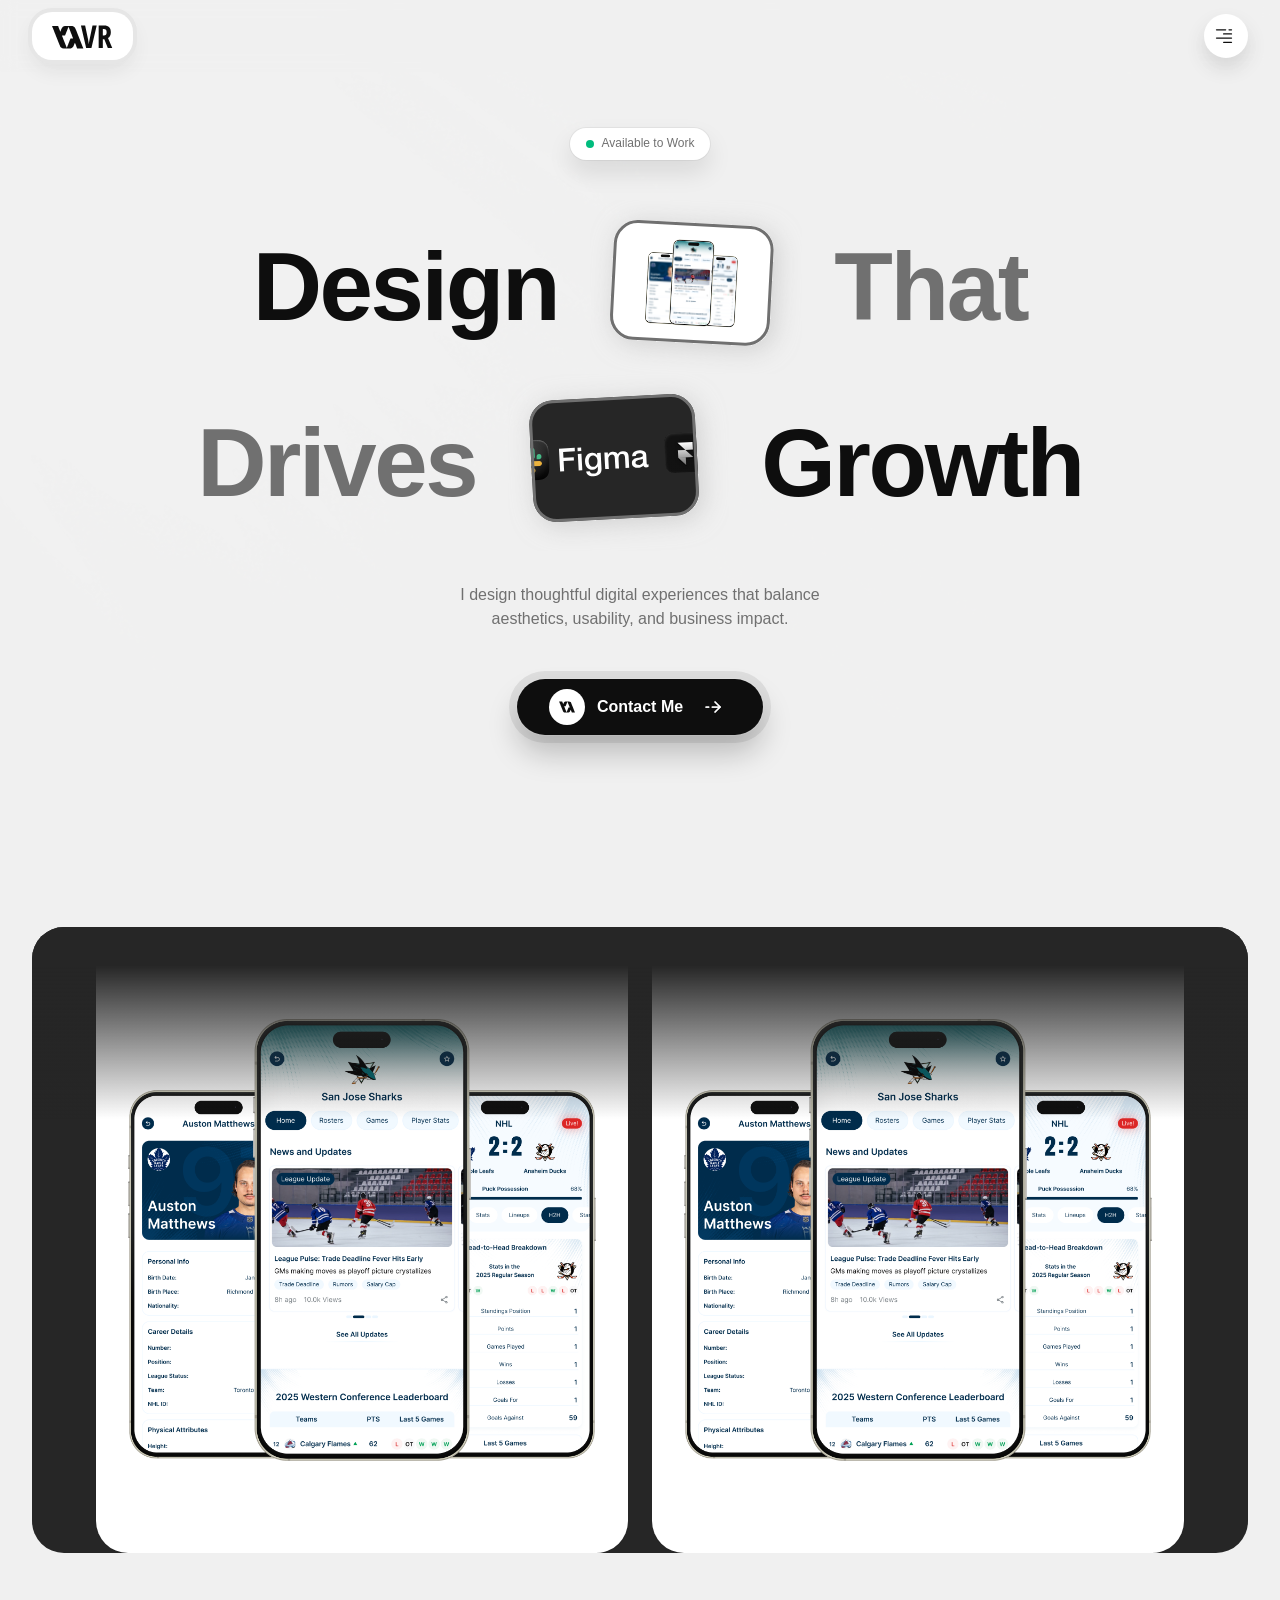
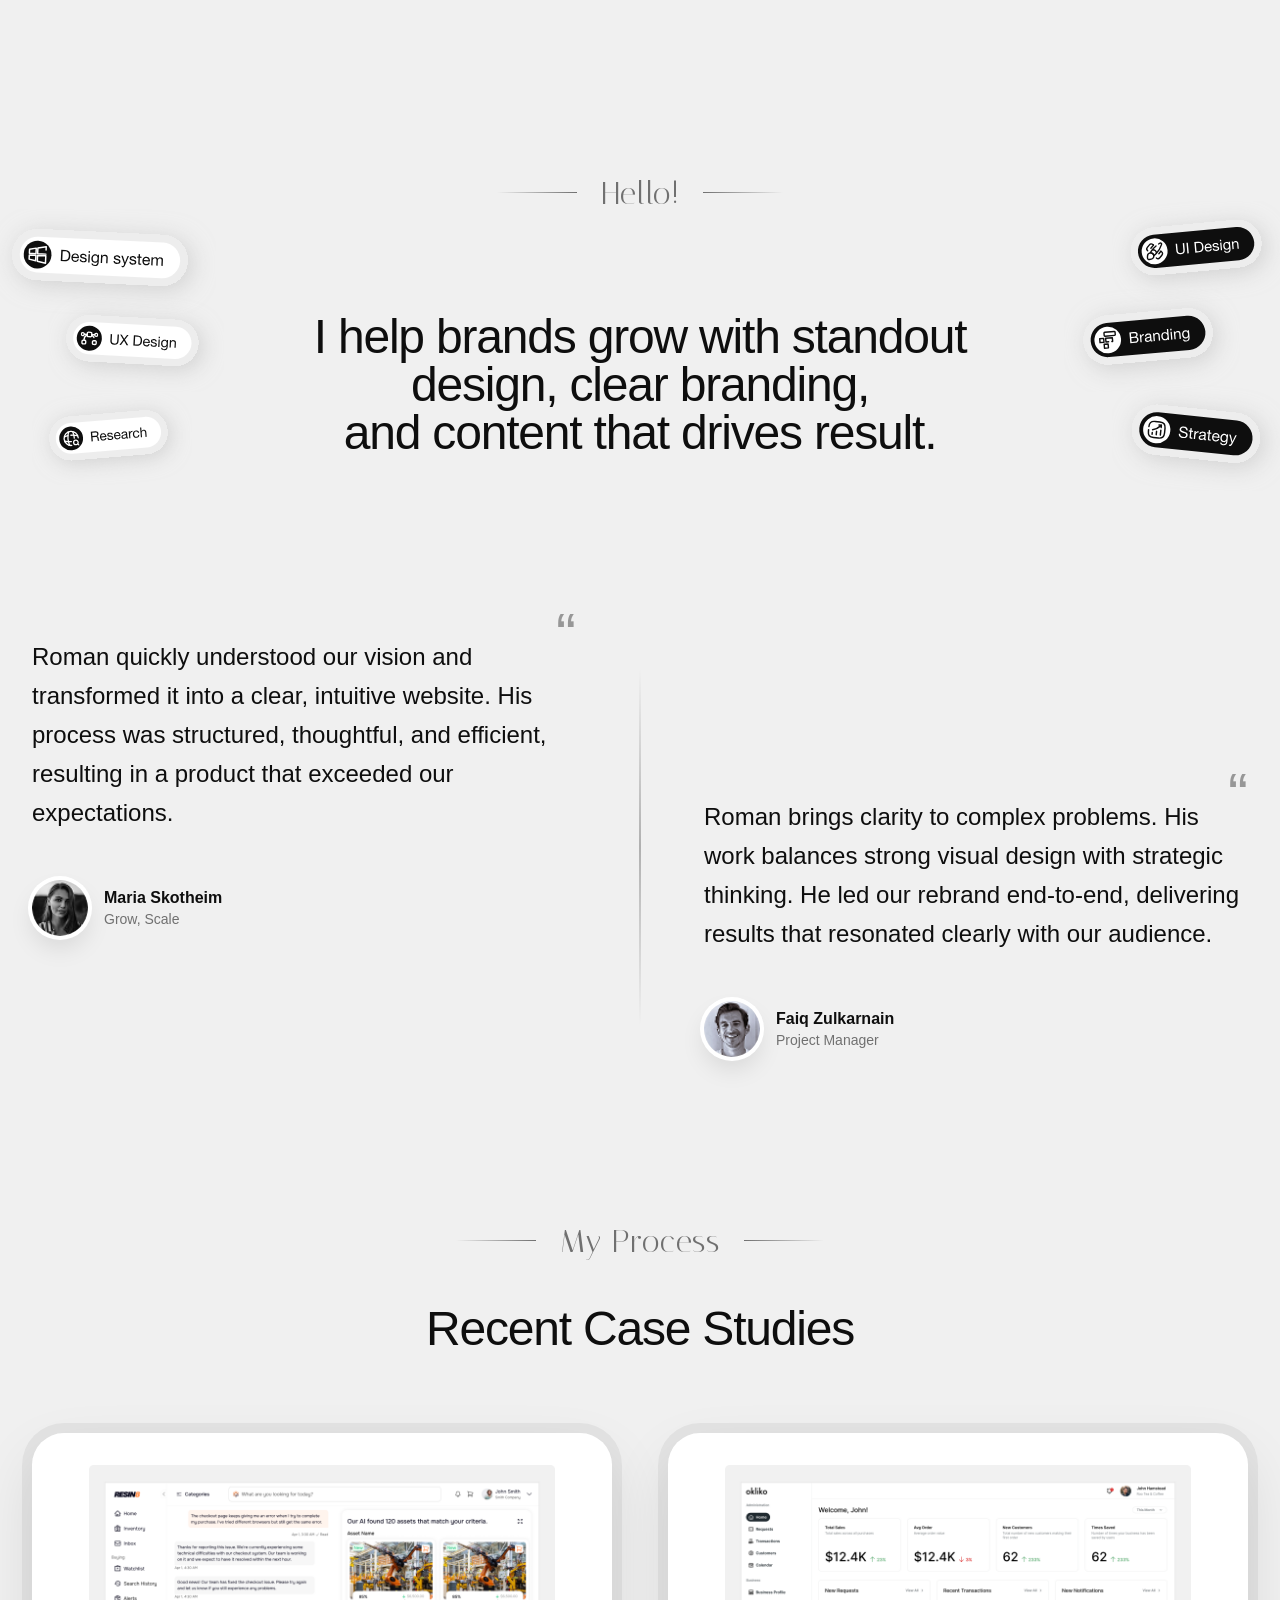
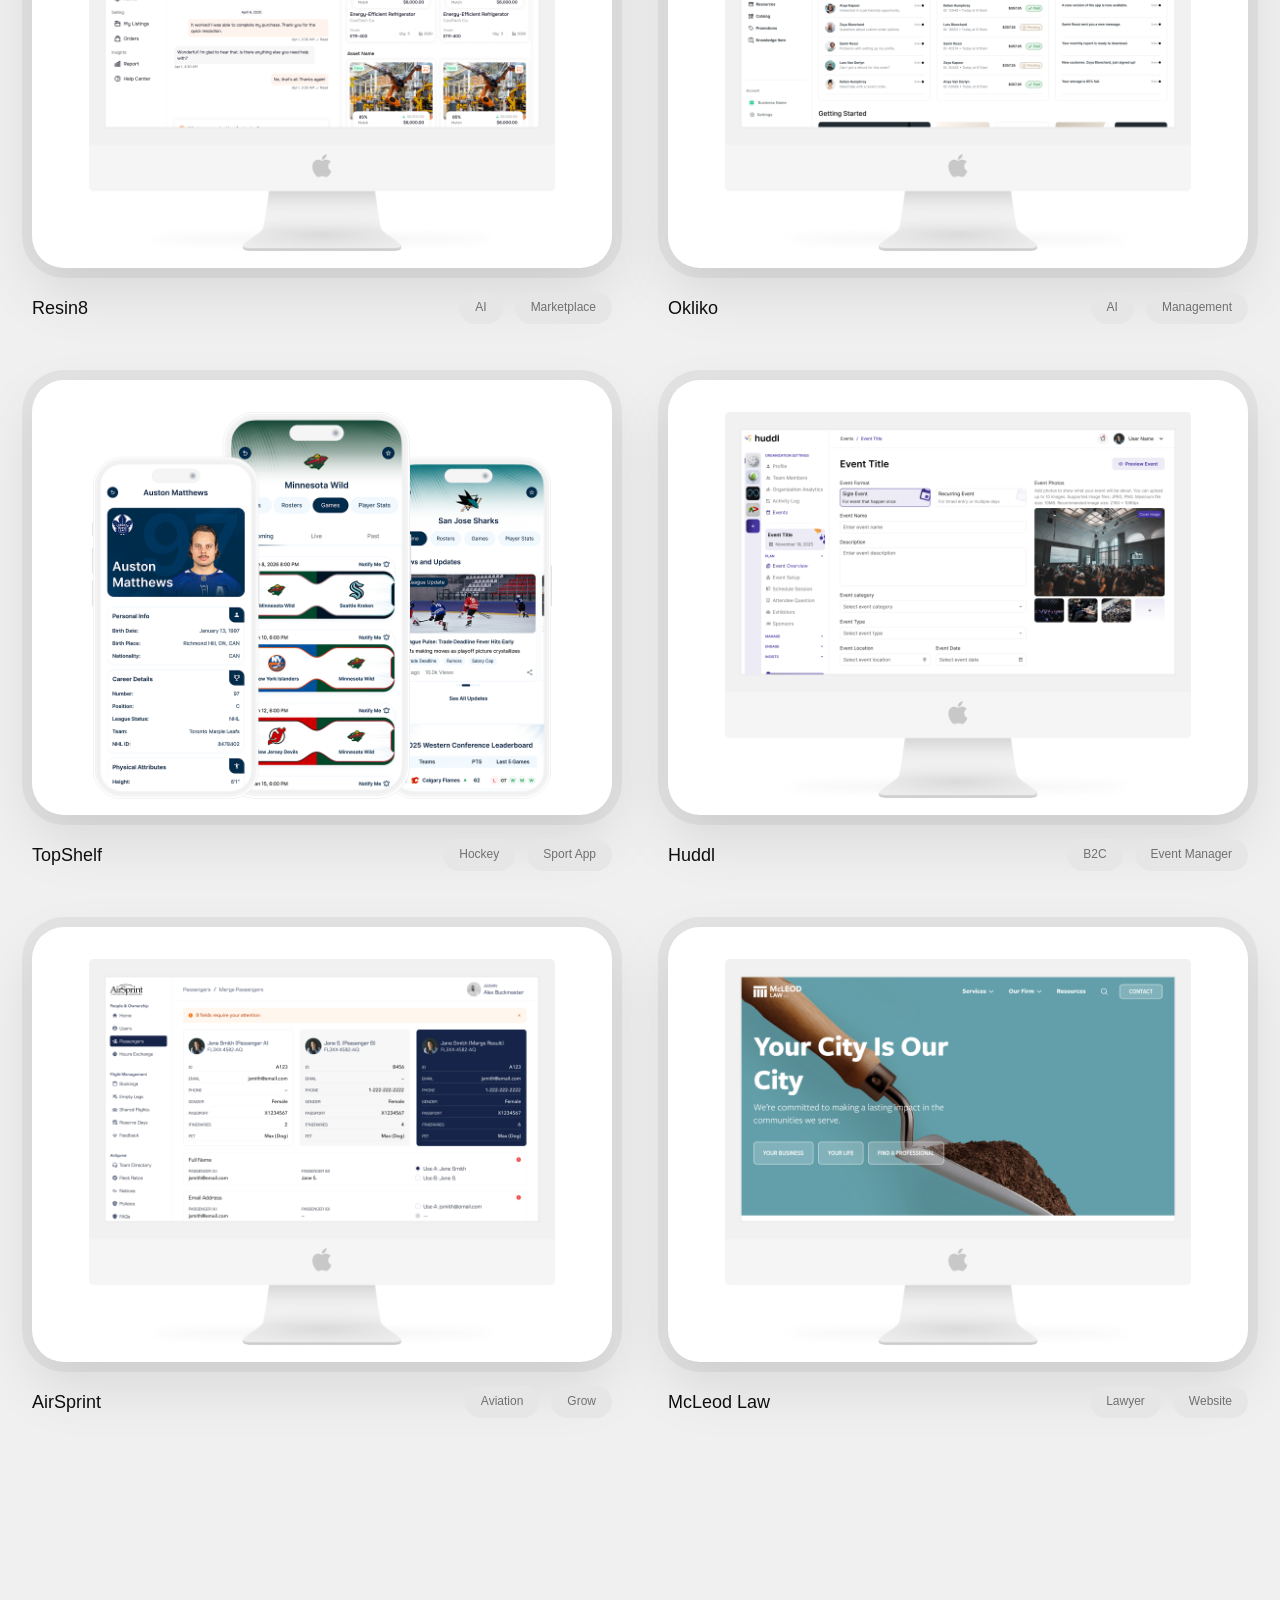
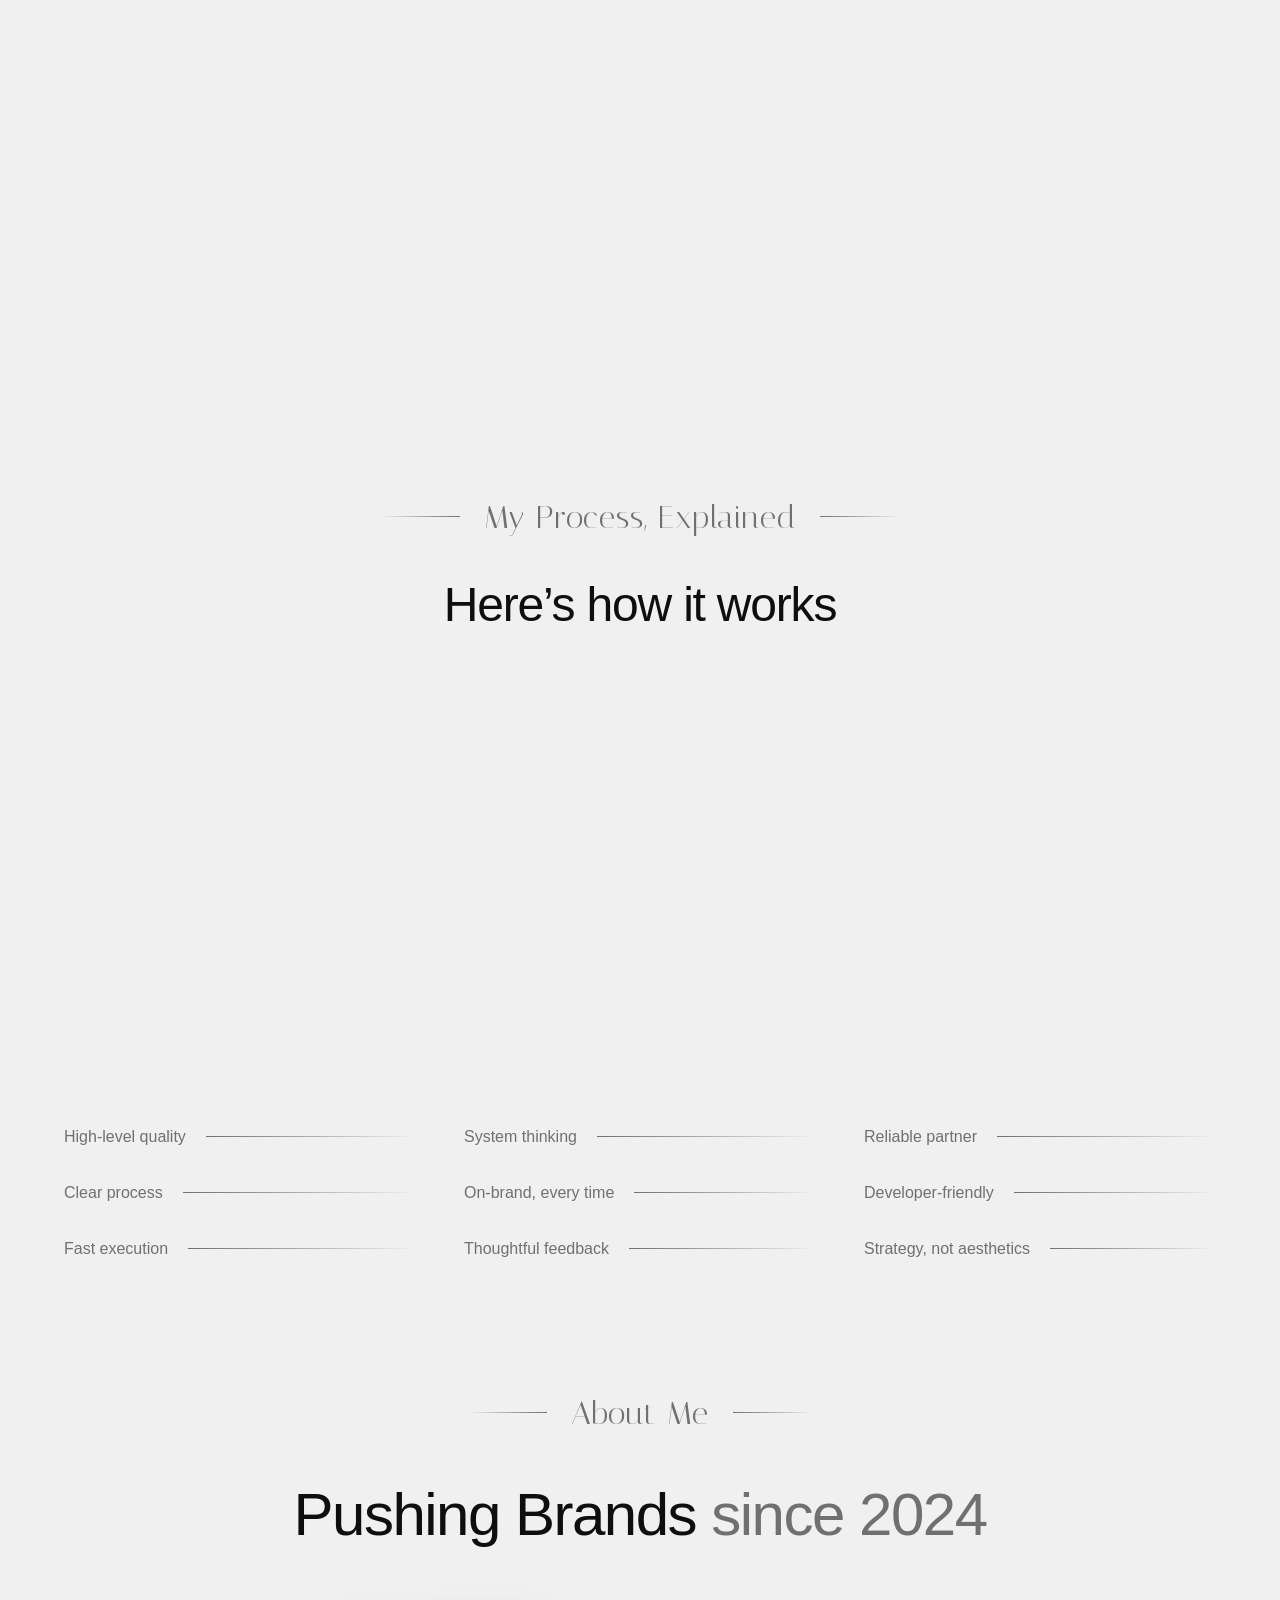
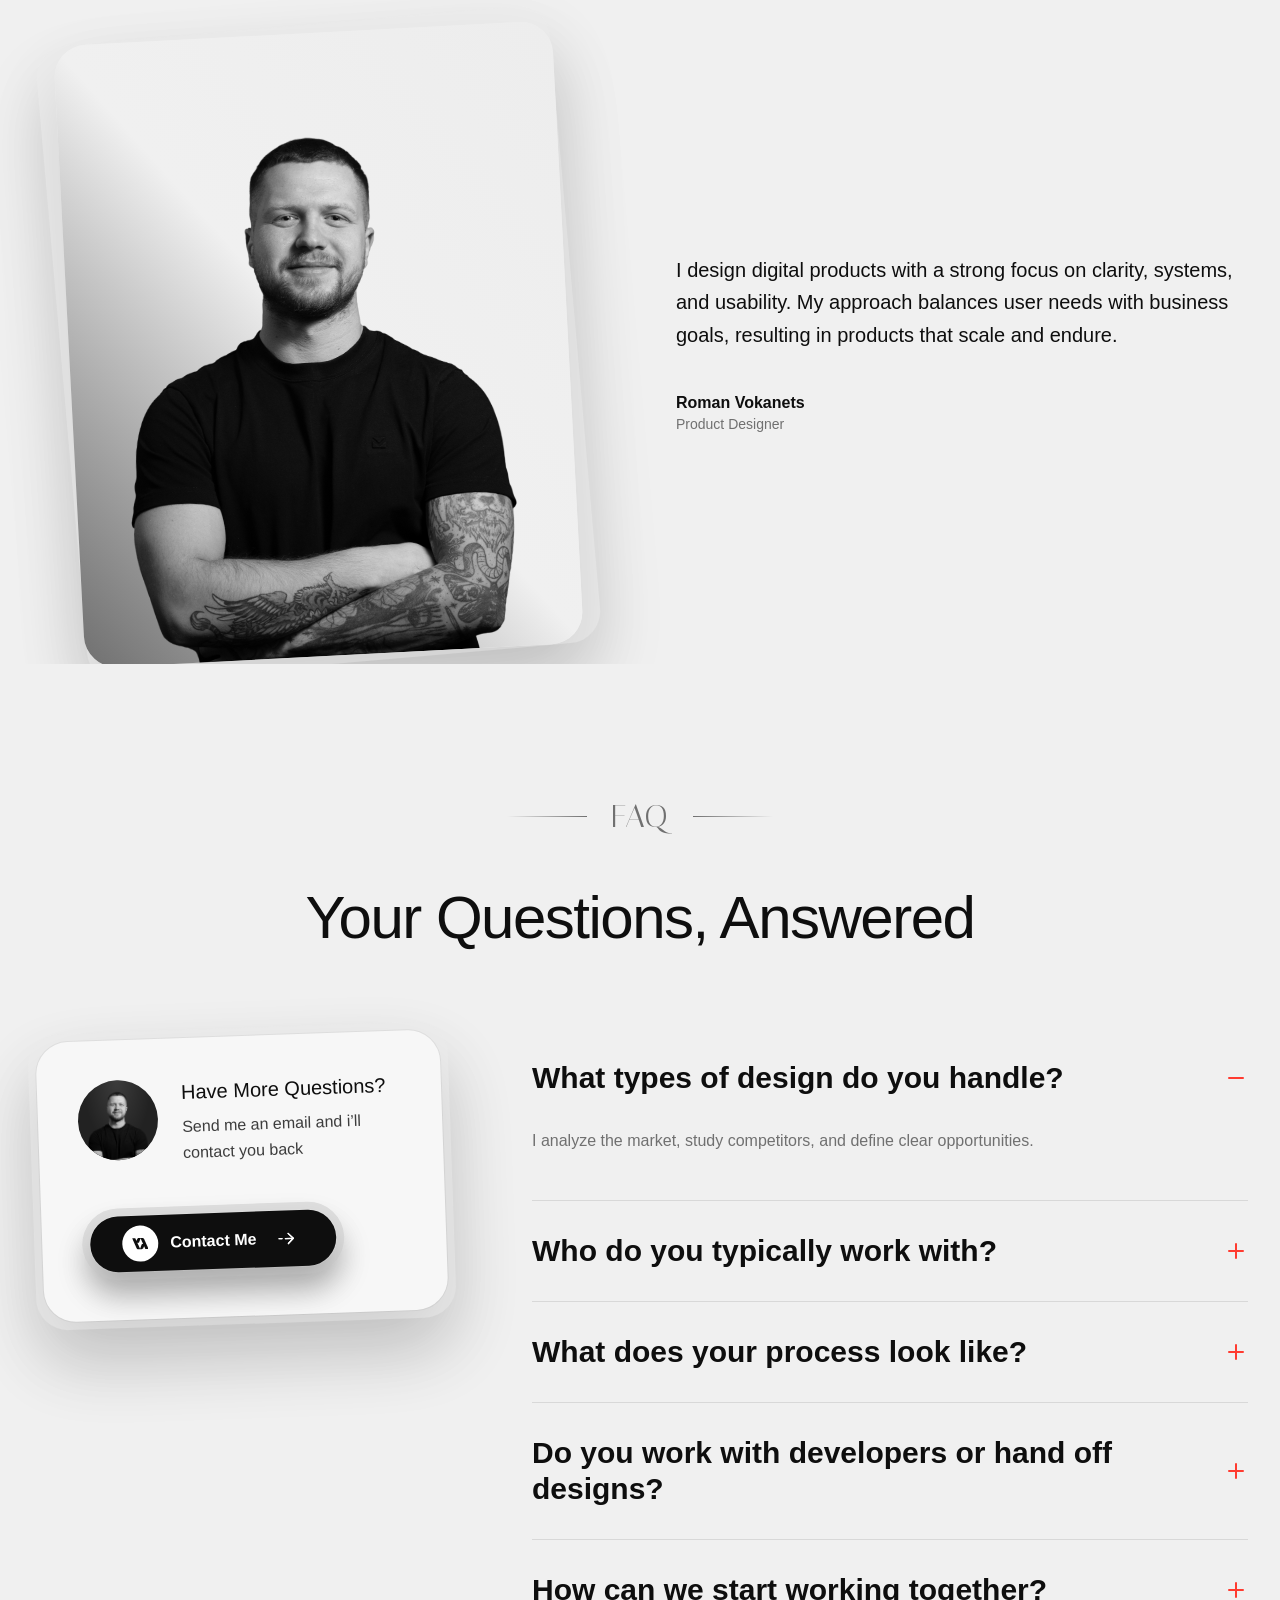
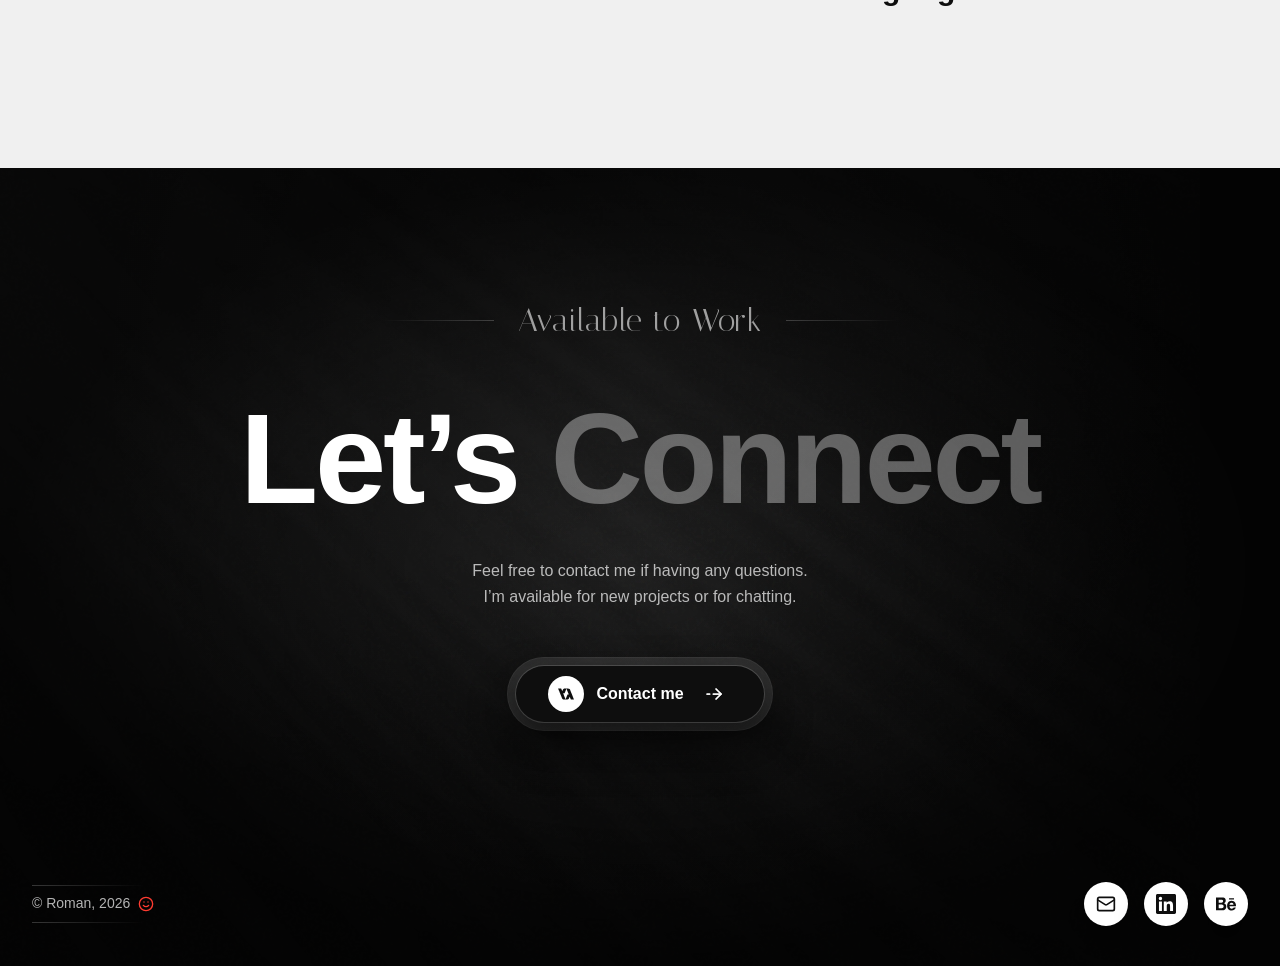
==== index.html @ adbcb6dd "Initial commit" ====
<!DOCTYPE html><html  lang="en"><head><meta charset="utf-8"><meta name="viewport" content="width=device-width, initial-scale=1"><style id="nuxt-ui-colors">@layer theme {
  :root, :host {
  --ui-color-primary-50: var(--color-green-50, oklch(98.2% 0.018 155.826));
  --ui-color-primary-100: var(--color-green-100, oklch(96.2% 0.044 156.743));
  --ui-color-primary-200: var(--color-green-200, oklch(92.5% 0.084 155.995));
  --ui-color-primary-300: var(--color-green-300, oklch(87.1% 0.15 154.449));
  --ui-color-primary-400: var(--color-green-400, oklch(79.2% 0.209 151.711));
  --ui-color-primary-500: var(--color-green-500, oklch(72.3% 0.219 149.579));
  --ui-color-primary-600: var(--color-green-600, oklch(62.7% 0.194 149.214));
  --ui-color-primary-700: var(--color-green-700, oklch(52.7% 0.154 150.069));
  --ui-color-primary-800: var(--color-green-800, oklch(44.8% 0.119 151.328));
  --ui-color-primary-900: var(--color-green-900, oklch(39.3% 0.095 152.535));
  --ui-color-primary-950: var(--color-green-950, oklch(26.6% 0.065 152.934));
  --ui-color-secondary-50: var(--color-blue-50, oklch(97% 0.014 254.604));
  --ui-color-secondary-100: var(--color-blue-100, oklch(93.2% 0.032 255.585));
  --ui-color-secondary-200: var(--color-blue-200, oklch(88.2% 0.059 254.128));
  --ui-color-secondary-300: var(--color-blue-300, oklch(80.9% 0.105 251.813));
  --ui-color-secondary-400: var(--color-blue-400, oklch(70.7% 0.165 254.624));
  --ui-color-secondary-500: var(--color-blue-500, oklch(62.3% 0.214 259.815));
  --ui-color-secondary-600: var(--color-blue-600, oklch(54.6% 0.245 262.881));
  --ui-color-secondary-700: var(--color-blue-700, oklch(48.8% 0.243 264.376));
  --ui-color-secondary-800: var(--color-blue-800, oklch(42.4% 0.199 265.638));
  --ui-color-secondary-900: var(--color-blue-900, oklch(37.9% 0.146 265.522));
  --ui-color-secondary-950: var(--color-blue-950, oklch(28.2% 0.091 267.935));
  --ui-color-success-50: var(--color-green-50, oklch(98.2% 0.018 155.826));
  --ui-color-success-100: var(--color-green-100, oklch(96.2% 0.044 156.743));
  --ui-color-success-200: var(--color-green-200, oklch(92.5% 0.084 155.995));
  --ui-color-success-300: var(--color-green-300, oklch(87.1% 0.15 154.449));
  --ui-color-success-400: var(--color-green-400, oklch(79.2% 0.209 151.711));
  --ui-color-success-500: var(--color-green-500, oklch(72.3% 0.219 149.579));
  --ui-color-success-600: var(--color-green-600, oklch(62.7% 0.194 149.214));
  --ui-color-success-700: var(--color-green-700, oklch(52.7% 0.154 150.069));
  --ui-color-success-800: var(--color-green-800, oklch(44.8% 0.119 151.328));
  --ui-color-success-900: var(--color-green-900, oklch(39.3% 0.095 152.535));
  --ui-color-success-950: var(--color-green-950, oklch(26.6% 0.065 152.934));
  --ui-color-info-50: var(--color-blue-50, oklch(97% 0.014 254.604));
  --ui-color-info-100: var(--color-blue-100, oklch(93.2% 0.032 255.585));
  --ui-color-info-200: var(--color-blue-200, oklch(88.2% 0.059 254.128));
  --ui-color-info-300: var(--color-blue-300, oklch(80.9% 0.105 251.813));
  --ui-color-info-400: var(--color-blue-400, oklch(70.7% 0.165 254.624));
  --ui-color-info-500: var(--color-blue-500, oklch(62.3% 0.214 259.815));
  --ui-color-info-600: var(--color-blue-600, oklch(54.6% 0.245 262.881));
  --ui-color-info-700: var(--color-blue-700, oklch(48.8% 0.243 264.376));
  --ui-color-info-800: var(--color-blue-800, oklch(42.4% 0.199 265.638));
  --ui-color-info-900: var(--color-blue-900, oklch(37.9% 0.146 265.522));
  --ui-color-info-950: var(--color-blue-950, oklch(28.2% 0.091 267.935));
  --ui-color-warning-50: var(--color-yellow-50, oklch(98.7% 0.026 102.212));
  --ui-color-warning-100: var(--color-yellow-100, oklch(97.3% 0.071 103.193));
  --ui-color-warning-200: var(--color-yellow-200, oklch(94.5% 0.129 101.54));
  --ui-color-warning-300: var(--color-yellow-300, oklch(90.5% 0.182 98.111));
  --ui-color-warning-400: var(--color-yellow-400, oklch(85.2% 0.199 91.936));
  --ui-color-warning-500: var(--color-yellow-500, oklch(79.5% 0.184 86.047));
  --ui-color-warning-600: var(--color-yellow-600, oklch(68.1% 0.162 75.834));
  --ui-color-warning-700: var(--color-yellow-700, oklch(55.4% 0.135 66.442));
  --ui-color-warning-800: var(--color-yellow-800, oklch(47.6% 0.114 61.907));
  --ui-color-warning-900: var(--color-yellow-900, oklch(42.1% 0.095 57.708));
  --ui-color-warning-950: var(--color-yellow-950, oklch(28.6% 0.066 53.813));
  --ui-color-error-50: var(--color-red-50, oklch(97.1% 0.013 17.38));
  --ui-color-error-100: var(--color-red-100, oklch(93.6% 0.032 17.717));
  --ui-color-error-200: var(--color-red-200, oklch(88.5% 0.062 18.334));
  --ui-color-error-300: var(--color-red-300, oklch(80.8% 0.114 19.571));
  --ui-color-error-400: var(--color-red-400, oklch(70.4% 0.191 22.216));
  --ui-color-error-500: var(--color-red-500, oklch(63.7% 0.237 25.331));
  --ui-color-error-600: var(--color-red-600, oklch(57.7% 0.245 27.325));
  --ui-color-error-700: var(--color-red-700, oklch(50.5% 0.213 27.518));
  --ui-color-error-800: var(--color-red-800, oklch(44.4% 0.177 26.899));
  --ui-color-error-900: var(--color-red-900, oklch(39.6% 0.141 25.723));
  --ui-color-error-950: var(--color-red-950, oklch(25.8% 0.092 26.042));
  --ui-color-neutral-50: var(--color-slate-50, oklch(98.4% 0.003 247.858));
  --ui-color-neutral-100: var(--color-slate-100, oklch(96.8% 0.007 247.896));
  --ui-color-neutral-200: var(--color-slate-200, oklch(92.9% 0.013 255.508));
  --ui-color-neutral-300: var(--color-slate-300, oklch(86.9% 0.022 252.894));
  --ui-color-neutral-400: var(--color-slate-400, oklch(70.4% 0.04 256.788));
  --ui-color-neutral-500: var(--color-slate-500, oklch(55.4% 0.046 257.417));
  --ui-color-neutral-600: var(--color-slate-600, oklch(44.6% 0.043 257.281));
  --ui-color-neutral-700: var(--color-slate-700, oklch(37.2% 0.044 257.287));
  --ui-color-neutral-800: var(--color-slate-800, oklch(27.9% 0.041 260.031));
  --ui-color-neutral-900: var(--color-slate-900, oklch(20.8% 0.042 265.755));
  --ui-color-neutral-950: var(--color-slate-950, oklch(12.9% 0.042 264.695));
  }
  :root, :host, .light {
  --ui-primary: var(--ui-color-primary-500);
  --ui-secondary: var(--ui-color-secondary-500);
  --ui-success: var(--ui-color-success-500);
  --ui-info: var(--ui-color-info-500);
  --ui-warning: var(--ui-color-warning-500);
  --ui-error: var(--ui-color-error-500);
  }
  .dark {
  --ui-primary: var(--ui-color-primary-400);
  --ui-secondary: var(--ui-color-secondary-400);
  --ui-success: var(--ui-color-success-400);
  --ui-info: var(--ui-color-info-400);
  --ui-warning: var(--ui-color-warning-400);
  --ui-error: var(--ui-color-error-400);
  }
}</style><title>Roman Portfolio</title><style>.project-roll-track[data-v-34fdcb33]{animation:project-roll-up-34fdcb33 var(--duration,18s) linear infinite;will-change:transform}.project-roll-track[data-direction=down][data-v-34fdcb33]{animation-name:project-roll-down-34fdcb33}@keyframes project-roll-up-34fdcb33{0%{transform:translateY(0)}to{transform:translateY(-50%)}}@keyframes project-roll-down-34fdcb33{0%{transform:translateY(-50%)}to{transform:translateY(0)}}@media(prefers-reduced-motion:reduce){.project-roll-track[data-v-34fdcb33]{animation:none;transform:none}}</style><link rel="stylesheet" href="/_nuxt/entry.CWfxUF2u.css" crossorigin><link rel="stylesheet" href="/_nuxt/index.D9wmaMDb.css" crossorigin><style>@layer components {:where(.i-lucide\:mail){display:inline-block;width:1em;height:1em;background-color:currentColor;-webkit-mask-image:var(--svg);mask-image:var(--svg);-webkit-mask-repeat:no-repeat;mask-repeat:no-repeat;-webkit-mask-size:100% 100%;mask-size:100% 100%;--svg:url("data:image/svg+xml,%3Csvg xmlns='http://www.w3.org/2000/svg' viewBox='0 0 24 24' width='24' height='24'%3E%3Cg fill='none' stroke='black' stroke-linecap='round' stroke-linejoin='round' stroke-width='2'%3E%3Cpath d='m22 7l-8.991 5.727a2 2 0 0 1-2.009 0L2 7'/%3E%3Crect width='20' height='16' x='2' y='4' rx='2'/%3E%3C/g%3E%3C/svg%3E")}:where(.i-lucide\:minus){display:inline-block;width:1em;height:1em;background-color:currentColor;-webkit-mask-image:var(--svg);mask-image:var(--svg);-webkit-mask-repeat:no-repeat;mask-repeat:no-repeat;-webkit-mask-size:100% 100%;mask-size:100% 100%;--svg:url("data:image/svg+xml,%3Csvg xmlns='http://www.w3.org/2000/svg' viewBox='0 0 24 24' width='24' height='24'%3E%3Cpath fill='none' stroke='black' stroke-linecap='round' stroke-linejoin='round' stroke-width='2' d='M5 12h14'/%3E%3C/svg%3E")}:where(.i-lucide\:plus){display:inline-block;width:1em;height:1em;background-color:currentColor;-webkit-mask-image:var(--svg);mask-image:var(--svg);-webkit-mask-repeat:no-repeat;mask-repeat:no-repeat;-webkit-mask-size:100% 100%;mask-size:100% 100%;--svg:url("data:image/svg+xml,%3Csvg xmlns='http://www.w3.org/2000/svg' viewBox='0 0 24 24' width='24' height='24'%3E%3Cpath fill='none' stroke='black' stroke-linecap='round' stroke-linejoin='round' stroke-width='2' d='M5 12h14m-7-7v14'/%3E%3C/svg%3E")}:where(.i-lucide\:smile){display:inline-block;width:1em;height:1em;background-color:currentColor;-webkit-mask-image:var(--svg);mask-image:var(--svg);-webkit-mask-repeat:no-repeat;mask-repeat:no-repeat;-webkit-mask-size:100% 100%;mask-size:100% 100%;--svg:url("data:image/svg+xml,%3Csvg xmlns='http://www.w3.org/2000/svg' viewBox='0 0 24 24' width='24' height='24'%3E%3Cg fill='none' stroke='black' stroke-linecap='round' stroke-linejoin='round' stroke-width='2'%3E%3Ccircle cx='12' cy='12' r='10'/%3E%3Cpath d='M8 14s1.5 2 4 2s4-2 4-2M9 9h.01M15 9h.01'/%3E%3C/g%3E%3C/svg%3E")}:where(.i-simple-icons\:behance){display:inline-block;width:1em;height:1em;background-color:currentColor;-webkit-mask-image:var(--svg);mask-image:var(--svg);-webkit-mask-repeat:no-repeat;mask-repeat:no-repeat;-webkit-mask-size:100% 100%;mask-size:100% 100%;--svg:url("data:image/svg+xml,%3Csvg xmlns='http://www.w3.org/2000/svg' viewBox='0 0 24 24' width='24' height='24'%3E%3Cpath fill='black' d='M16.969 16.927a2.56 2.56 0 0 0 1.901.677a2.5 2.5 0 0 0 1.531-.475c.362-.235.636-.584.779-.99h2.585a5.1 5.1 0 0 1-1.9 2.896a5.3 5.3 0 0 1-3.091.88a5.8 5.8 0 0 1-2.284-.433a4.9 4.9 0 0 1-1.723-1.211a5.7 5.7 0 0 1-1.08-1.874a7 7 0 0 1-.383-2.393c-.005-.8.129-1.595.396-2.349a5.31 5.31 0 0 1 5.088-3.604a4.9 4.9 0 0 1 2.376.563c.661.362 1.231.87 1.668 1.485a6.2 6.2 0 0 1 .943 2.133c.194.821.263 1.666.205 2.508h-7.699c-.063.79.184 1.574.688 2.187M6.947 4.084a8 8 0 0 1 1.928.198a4.3 4.3 0 0 1 1.49.638c.418.303.748.711.958 1.182c.241.579.357 1.203.341 1.83a3.5 3.5 0 0 1-.506 1.961a3.7 3.7 0 0 1-1.503 1.287a3.6 3.6 0 0 1 2.027 1.437c.464.747.697 1.615.67 2.494a4.6 4.6 0 0 1-.423 2.032a3.95 3.95 0 0 1-1.163 1.413a5.1 5.1 0 0 1-1.683.807a7 7 0 0 1-1.928.259H0V4.084zm-.235 12.9q.464.006.916-.099a2.2 2.2 0 0 0 .766-.332c.228-.158.411-.371.534-.619c.142-.317.208-.663.191-1.009a2.08 2.08 0 0 0-.642-1.715a2.62 2.62 0 0 0-1.696-.505h-3.54v4.279zm13.635-5.967a2.13 2.13 0 0 0-1.654-.619a2.34 2.34 0 0 0-1.163.259a2.5 2.5 0 0 0-.738.62a2.4 2.4 0 0 0-.396.792q-.111.36-.137.734h4.769a3.24 3.24 0 0 0-.679-1.785zm-13.813-.648a2.25 2.25 0 0 0 1.423-.433c.399-.355.607-.88.56-1.413a1.9 1.9 0 0 0-.178-.891a1.3 1.3 0 0 0-.495-.533a1.85 1.85 0 0 0-.711-.274a4 4 0 0 0-.835-.073H3.241v3.631h3.293zM21.62 5.122h-5.976v1.527h5.976z'/%3E%3C/svg%3E")}:where(.i-simple-icons\:linkedin){display:inline-block;width:1em;height:1em;background-color:currentColor;-webkit-mask-image:var(--svg);mask-image:var(--svg);-webkit-mask-repeat:no-repeat;mask-repeat:no-repeat;-webkit-mask-size:100% 100%;mask-size:100% 100%;--svg:url("data:image/svg+xml,%3Csvg xmlns='http://www.w3.org/2000/svg' viewBox='0 0 24 24' width='24' height='24'%3E%3Cpath fill='black' d='M20.447 20.452h-3.554v-5.569c0-1.328-.027-3.037-1.852-3.037c-1.853 0-2.136 1.445-2.136 2.939v5.667H9.351V9h3.414v1.561h.046c.477-.9 1.637-1.85 3.37-1.85c3.601 0 4.267 2.37 4.267 5.455v6.286zM5.337 7.433a2.06 2.06 0 0 1-2.063-2.065a2.064 2.064 0 1 1 2.063 2.065m1.782 13.019H3.555V9h3.564zM22.225 0H1.771C.792 0 0 .774 0 1.729v20.542C0 23.227.792 24 1.771 24h20.451C23.2 24 24 23.227 24 22.271V1.729C24 .774 23.2 0 22.222 0z'/%3E%3C/svg%3E")}}</style><link rel="preload" as="fetch" crossorigin="anonymous" href="/_payload.json?7d831500-df35-4a6e-8d1f-5f59671b9cfa"><link rel="modulepreload" as="script" crossorigin href="/_nuxt/kXtJ2gZb.js"><link rel="modulepreload" as="script" crossorigin href="/_nuxt/CZ6hY0cD.js"><link rel="modulepreload" as="script" crossorigin href="/_nuxt/DlAUqK2U.js"><link rel="preload" as="fetch" fetchpriority="low" crossorigin="anonymous" href="/_nuxt/builds/meta/7d831500-df35-4a6e-8d1f-5f59671b9cfa.json"><script type="module" src="/_nuxt/kXtJ2gZb.js" crossorigin></script><link rel="prefetch" as="image" type="image/svg+xml" href="/_nuxt/ic_landing_figma.B1hMN1T_.svg"><link rel="prefetch" as="image" type="image/svg+xml" href="/_nuxt/ic_logo.CLYIuA2t.svg"><link rel="prefetch" as="image" type="image/svg+xml" href="/_nuxt/ic_top_logo.fQ0mRaUe.svg"><link rel="prefetch" as="image" type="image/svg+xml" href="/_nuxt/ic_landing_mobile_projects.Cj7rE7Nd.svg"><link rel="prefetch" as="image" type="image/svg+xml" href="/_nuxt/effect_sunshine.CONnIowV.svg"><link rel="prefetch" as="image" type="image/png" href="/_nuxt/img_mobile_projects.BnwYTqak.png"><link rel="prefetch" as="image" type="image/svg+xml" href="/_nuxt/tag_design_system.9SmMxqST.svg"><link rel="prefetch" as="image" type="image/svg+xml" href="/_nuxt/tag_ux_design.MSBUNjRa.svg"><link rel="prefetch" as="image" type="image/svg+xml" href="/_nuxt/tag_research.Cuu9ANiG.svg"><link rel="prefetch" as="image" type="image/svg+xml" href="/_nuxt/tag_ui_design.D_XbZTNM.svg"><link rel="prefetch" as="image" type="image/svg+xml" href="/_nuxt/tag_branding.DjH7KuK6.svg"><link rel="prefetch" as="image" type="image/svg+xml" href="/_nuxt/tag_strategy.CmZfN0ld.svg"><link rel="prefetch" as="image" type="image/png" href="/_nuxt/img_profile_male.kILURy8g.png"><link rel="prefetch" as="image" type="image/png" href="/_nuxt/img_case_study_resign8.DNEbG7b9.png"><link rel="prefetch" as="image" type="image/png" href="/_nuxt/img_case_study_okliko.CX-bz5ll.png"><link rel="prefetch" as="image" type="image/png" href="/_nuxt/img_case_study_topshelf.D3ZkkE2F.png"><link rel="prefetch" as="image" type="image/png" href="/_nuxt/img_case_study_huddl.-lb5QH-n.png"><link rel="prefetch" as="image" type="image/png" href="/_nuxt/img_case_study_airsprint.uC0hal0r.png"><link rel="prefetch" as="image" type="image/png" href="/_nuxt/img_case_study_mcleod.CgrkuO4j.png"><link rel="prefetch" as="image" type="image/png" href="/_nuxt/img_case_study_northumberland.5Gu1PUm_.png"><link rel="prefetch" as="image" type="image/png" href="/_nuxt/img_case_study_yumexpress.53uFAMNQ.png"><link rel="prefetch" as="image" type="image/png" href="/_nuxt/img_roman_profile.OPAvWB1u.png"><link rel="icon" href="/favicon.ico"><meta name="description" content="Portfolio of a product designer building thoughtful digital experiences."><meta property="og:title" content="Roman Portfolio"><meta property="og:description" content="Portfolio of a product designer building thoughtful digital experiences."><meta property="og:image" content="https://ui.nuxt.com/assets/templates/nuxt/starter-light.png"><meta name="twitter:image" content="https://ui.nuxt.com/assets/templates/nuxt/starter-light.png"><meta name="twitter:card" content="summary_large_image"><script>"use strict";(()=>{const t=window,e=document.documentElement,c=["dark","light"],n=getStorageValue("localStorage","nuxt-color-mode")||"system";let i=n==="system"?u():n;const r=e.getAttribute("data-color-mode-forced");r&&(i=r),l(i),t["__NUXT_COLOR_MODE__"]={preference:n,value:i,getColorScheme:u,addColorScheme:l,removeColorScheme:d};function l(o){const s=""+o+"",a="";e.classList?e.classList.add(s):e.className+=" "+s,a&&e.setAttribute("data-"+a,o)}function d(o){const s=""+o+"",a="";e.classList?e.classList.remove(s):e.className=e.className.replace(new RegExp(s,"g"),""),a&&e.removeAttribute("data-"+a)}function f(o){return t.matchMedia("(prefers-color-scheme"+o+")")}function u(){if(t.matchMedia&&f("").media!=="not all"){for(const o of c)if(f(":"+o).matches)return o}return"light"}})();function getStorageValue(t,e){switch(t){case"localStorage":return window.localStorage.getItem(e);case"sessionStorage":return window.sessionStorage.getItem(e);case"cookie":return getCookie(e);default:return null}}function getCookie(t){const c=("; "+window.document.cookie).split("; "+t+"=");if(c.length===2)return c.pop()?.split(";").shift()}</script></head><body><div id="__nuxt" class="isolate"><!--[--><!--[--><!--[--><!--[--><!--[--><div class="min-h-[calc(100vh-var(--ui-header-height))]"><!--[--><main><section id="home" class="relative overflow-hidden bg-[#f0f0f0]"><div class="pointer-events-none absolute inset-0" aria-hidden="true"><img src="/_nuxt/effect_sunshine.CONnIowV.svg" alt="" class="absolute max-w-none w-full opacity-100 mix-blend-screen" aria-hidden="true"></div><header class="fixed inset-x-0 top-0 z-50 border-black/5 bg-[#f0f0f0]/80 backdrop-blur"><nav aria-label="Primary" class="relative"><div class="w-full max-w-(--ui-container) mx-auto px-4 sm:px-6 lg:px-8 flex items-center justify-between py-3"><!--[--><a aria-current="page" href="/#home" class="router-link-active router-link-exact-active inline-flex items-center rounded-[20px] bg-white px-5 py-2 shadow-[0_10px_20px_rgba(0,0,0,0.08)] ring-4 ring-[#E6E6E6] focus-visible:ring-[#DADADA] focus-visible:outline-none" aria-label="Go to top"><img src="/_nuxt/ic_top_logo.fQ0mRaUe.svg" alt class="h-7 w-auto sm:h-8" aria-hidden="true"></a><!--[--><!--[--><!--[--><!--[--><!--[--><button type="button" id="reka-dropdown-menu-trigger-v-0" aria-haspopup="menu" aria-expanded="false" data-state="closed" aria-label="Open menu" data-slot="base" class="font-medium inline-flex items-center disabled:cursor-not-allowed aria-disabled:cursor-not-allowed disabled:opacity-75 aria-disabled:opacity-75 transition-colors px-2.5 py-1.5 text-sm gap-1.5 text-default hover:bg-accented/75 active:bg-accented/75 focus:outline-none focus-visible:bg-accented/75 disabled:bg-elevated aria-disabled:bg-elevated h-11 w-11 rounded-full bg-white shadow-[0_10px_20px_rgba(0,0,0,0.12)]"><!--[--><!--[--><!----><!--]--><!--[--><img data-nuxt-img srcset="data:image/svg+xml,%3csvg%20width=&#39;24&#39;%20height=&#39;24&#39;%20viewBox=&#39;0%200%2024%2024&#39;%20fill=&#39;none&#39;%20xmlns=&#39;http://www.w3.org/2000/svg&#39;%3e%3cmask%20id=&#39;mask0_1807_1267&#39;%20style=&#39;mask-type:luminance&#39;%20maskUnits=&#39;userSpaceOnUse&#39;%20x=&#39;0&#39;%20y=&#39;0&#39;%20width=&#39;24&#39;%20height=&#39;24&#39;%3e%3cpath%20d=&#39;M23.5%200.5V23.5H0.5V0.5H23.5Z&#39;%20fill=&#39;white&#39;%20stroke=&#39;white&#39;/%3e%3c/mask%3e%3cg%20mask=&#39;url(%23mask0_1807_1267)&#39;%3e%3cpath%20d=&#39;M11.5298%209.5H20.9998Z&#39;%20fill=&#39;%230E0E0E&#39;/%3e%3cpath%20d=&#39;M11.5298%209.5H20.9998&#39;%20stroke=&#39;%230E0E0E&#39;%20stroke-width=&#39;1.5&#39;%20stroke-linecap=&#39;round&#39;%20stroke-linejoin=&#39;round&#39;/%3e%3cpath%20d=&#39;M3%2014.5H21Z&#39;%20fill=&#39;%230E0E0E&#39;/%3e%3cpath%20d=&#39;M3%2014.5H21&#39;%20stroke=&#39;%230E0E0E&#39;%20stroke-width=&#39;1.5&#39;%20stroke-linecap=&#39;round&#39;%20stroke-linejoin=&#39;round&#39;/%3e%3cpath%20d=&#39;M11.5298%2019.5H20.9998Z&#39;%20fill=&#39;%230E0E0E&#39;/%3e%3cpath%20d=&#39;M11.5298%2019.5H20.9998&#39;%20stroke=&#39;%230E0E0E&#39;%20stroke-width=&#39;1.5&#39;%20stroke-linecap=&#39;round&#39;%20stroke-linejoin=&#39;round&#39;/%3e%3cpath%20d=&#39;M13.95%204.5H3Z&#39;%20fill=&#39;%230E0E0E&#39;/%3e%3cpath%20d=&#39;M13.95%204.5H3&#39;%20stroke=&#39;%230E0E0E&#39;%20stroke-width=&#39;1.5&#39;%20stroke-linecap=&#39;round&#39;%20stroke-linejoin=&#39;round&#39;/%3e%3cpath%20d=&#39;M21%204.5H18.02Z&#39;%20fill=&#39;%230E0E0E&#39;/%3e%3cpath%20d=&#39;M21%204.5H18.02&#39;%20stroke=&#39;%230E0E0E&#39;%20stroke-width=&#39;1.5&#39;%20stroke-linecap=&#39;round&#39;%20stroke-linejoin=&#39;round&#39;/%3e%3c/g%3e%3c/svg%3e 1x, data:image/svg+xml,%3csvg%20width=&#39;24&#39;%20height=&#39;24&#39;%20viewBox=&#39;0%200%2024%2024&#39;%20fill=&#39;none&#39;%20xmlns=&#39;http://www.w3.org/2000/svg&#39;%3e%3cmask%20id=&#39;mask0_1807_1267&#39;%20style=&#39;mask-type:luminance&#39;%20maskUnits=&#39;userSpaceOnUse&#39;%20x=&#39;0&#39;%20y=&#39;0&#39;%20width=&#39;24&#39;%20height=&#39;24&#39;%3e%3cpath%20d=&#39;M23.5%200.5V23.5H0.5V0.5H23.5Z&#39;%20fill=&#39;white&#39;%20stroke=&#39;white&#39;/%3e%3c/mask%3e%3cg%20mask=&#39;url(%23mask0_1807_1267)&#39;%3e%3cpath%20d=&#39;M11.5298%209.5H20.9998Z&#39;%20fill=&#39;%230E0E0E&#39;/%3e%3cpath%20d=&#39;M11.5298%209.5H20.9998&#39;%20stroke=&#39;%230E0E0E&#39;%20stroke-width=&#39;1.5&#39;%20stroke-linecap=&#39;round&#39;%20stroke-linejoin=&#39;round&#39;/%3e%3cpath%20d=&#39;M3%2014.5H21Z&#39;%20fill=&#39;%230E0E0E&#39;/%3e%3cpath%20d=&#39;M3%2014.5H21&#39;%20stroke=&#39;%230E0E0E&#39;%20stroke-width=&#39;1.5&#39;%20stroke-linecap=&#39;round&#39;%20stroke-linejoin=&#39;round&#39;/%3e%3cpath%20d=&#39;M11.5298%2019.5H20.9998Z&#39;%20fill=&#39;%230E0E0E&#39;/%3e%3cpath%20d=&#39;M11.5298%2019.5H20.9998&#39;%20stroke=&#39;%230E0E0E&#39;%20stroke-width=&#39;1.5&#39;%20stroke-linecap=&#39;round&#39;%20stroke-linejoin=&#39;round&#39;/%3e%3cpath%20d=&#39;M13.95%204.5H3Z&#39;%20fill=&#39;%230E0E0E&#39;/%3e%3cpath%20d=&#39;M13.95%204.5H3&#39;%20stroke=&#39;%230E0E0E&#39;%20stroke-width=&#39;1.5&#39;%20stroke-linecap=&#39;round&#39;%20stroke-linejoin=&#39;round&#39;/%3e%3cpath%20d=&#39;M21%204.5H18.02Z&#39;%20fill=&#39;%230E0E0E&#39;/%3e%3cpath%20d=&#39;M21%204.5H18.02&#39;%20stroke=&#39;%230E0E0E&#39;%20stroke-width=&#39;1.5&#39;%20stroke-linecap=&#39;round&#39;%20stroke-linejoin=&#39;round&#39;/%3e%3c/g%3e%3c/svg%3e 2x" onerror="this.setAttribute(&#39;data-error&#39;, 1)" class="h-5 w-5" alt src="data:image/svg+xml,%3csvg%20width=&#39;24&#39;%20height=&#39;24&#39;%20viewBox=&#39;0%200%2024%2024&#39;%20fill=&#39;none&#39;%20xmlns=&#39;http://www.w3.org/2000/svg&#39;%3e%3cmask%20id=&#39;mask0_1807_1267&#39;%20style=&#39;mask-type:luminance&#39;%20maskUnits=&#39;userSpaceOnUse&#39;%20x=&#39;0&#39;%20y=&#39;0&#39;%20width=&#39;24&#39;%20height=&#39;24&#39;%3e%3cpath%20d=&#39;M23.5%200.5V23.5H0.5V0.5H23.5Z&#39;%20fill=&#39;white&#39;%20stroke=&#39;white&#39;/%3e%3c/mask%3e%3cg%20mask=&#39;url(%23mask0_1807_1267)&#39;%3e%3cpath%20d=&#39;M11.5298%209.5H20.9998Z&#39;%20fill=&#39;%230E0E0E&#39;/%3e%3cpath%20d=&#39;M11.5298%209.5H20.9998&#39;%20stroke=&#39;%230E0E0E&#39;%20stroke-width=&#39;1.5&#39;%20stroke-linecap=&#39;round&#39;%20stroke-linejoin=&#39;round&#39;/%3e%3cpath%20d=&#39;M3%2014.5H21Z&#39;%20fill=&#39;%230E0E0E&#39;/%3e%3cpath%20d=&#39;M3%2014.5H21&#39;%20stroke=&#39;%230E0E0E&#39;%20stroke-width=&#39;1.5&#39;%20stroke-linecap=&#39;round&#39;%20stroke-linejoin=&#39;round&#39;/%3e%3cpath%20d=&#39;M11.5298%2019.5H20.9998Z&#39;%20fill=&#39;%230E0E0E&#39;/%3e%3cpath%20d=&#39;M11.5298%2019.5H20.9998&#39;%20stroke=&#39;%230E0E0E&#39;%20stroke-width=&#39;1.5&#39;%20stroke-linecap=&#39;round&#39;%20stroke-linejoin=&#39;round&#39;/%3e%3cpath%20d=&#39;M13.95%204.5H3Z&#39;%20fill=&#39;%230E0E0E&#39;/%3e%3cpath%20d=&#39;M13.95%204.5H3&#39;%20stroke=&#39;%230E0E0E&#39;%20stroke-width=&#39;1.5&#39;%20stroke-linecap=&#39;round&#39;%20stroke-linejoin=&#39;round&#39;/%3e%3cpath%20d=&#39;M21%204.5H18.02Z&#39;%20fill=&#39;%230E0E0E&#39;/%3e%3cpath%20d=&#39;M21%204.5H18.02&#39;%20stroke=&#39;%230E0E0E&#39;%20stroke-width=&#39;1.5&#39;%20stroke-linecap=&#39;round&#39;%20stroke-linejoin=&#39;round&#39;/%3e%3c/g%3e%3c/svg%3e"><!--]--><!--[--><!----><!--]--><!--]--></button><!--]--><!--]--><!--[--><!----><!--v-if--><!--]--><!--]--><!--]--><!--]--><!--]--></div></nav></header><div class="w-full max-w-(--ui-container) mx-auto px-4 sm:px-6 lg:px-8 relative flex min-h-[86vh] items-center justify-center py-24 sm:py-28 lg:py-32"><!--[--><div class="mx-auto flex max-w-5xl flex-col items-center text-center"><div class="mb-8 inline-flex items-center gap-2 rounded-full bg-white px-4 py-2 text-xs font-medium text-[#707070] shadow-[0_12px_24px_rgba(0,0,0,0.10)] ring-1 ring-black/5 sm:mb-10"><span class="h-2 w-2 rounded-full bg-emerald-500" aria-hidden="true"></span> Available to Work </div><h1 class="text-5xl leading-[1.02] font-extrabold tracking-tight text-[#0E0E0E] sm:text-6xl lg:text-7xl xl:text-8xl"><span class="flex flex-wrap items-center justify-center gap-4 lg:flex-nowrap lg:gap-8"><span class="whitespace-nowrap font-bold text-[#0E0E0E]">Design</span><span class="inline-flex items-center justify-center"><img src="/_nuxt/ic_landing_mobile_projects.Cj7rE7Nd.svg" alt aria-hidden="true"></span><span class="whitespace-nowrap text-[#707070]">That</span></span><span class="flex flex-wrap items-center justify-center gap-4 lg:flex-nowrap lg:gap-8"><span class="whitespace-nowrap text-[#707070]">Drives</span><span class="inline-flex items-center justify-center"><img src="/_nuxt/ic_landing_figma.B1hMN1T_.svg" alt aria-hidden="true"></span><span class="whitespace-nowrap font-bold text-[#0E0E0E]">Growth</span></span></h1><p class="mt-8 max-w-xl text-sm text-[#707070] sm:text-base"> I design thoughtful digital experiences that balance <br> aesthetics, usability, and business impact. </p><div class="mt-10 flex items-center justify-center rounded-full bg-[#DEDEDE] p-2"><!--[--><a href="/#contact" data-slot="base" class="inline-flex items-center disabled:cursor-not-allowed aria-disabled:cursor-not-allowed disabled:opacity-75 aria-disabled:opacity-75 transition-colors py-2 active:bg-inverted/90 disabled:bg-inverted aria-disabled:bg-inverted focus-visible:outline-2 focus-visible:outline-offset-2 focus-visible:outline-inverted h-14 gap-3 rounded-full bg-[#0E0E0E] px-6 text-sm font-semibold text-white shadow-[0_18px_30px_rgba(0,0,0,0.22)] ring-1 ring-white/10 hover:bg-neutral-800 focus-visible:ring-2 focus-visible:ring-neutral-900/30 focus-visible:ring-offset-2 focus-visible:ring-offset-[#f0f0f0] focus-visible:outline-none sm:px-8 sm:text-base"><!--[--><!--[--><span class="grid h-9 w-9 place-items-center rounded-full bg-white"><img src="/_nuxt/ic_logo.CLYIuA2t.svg" alt class="h-4 w-4" aria-hidden="true"></span><!--]--><!--[--><p class="font-bold">Contact Me</p><!--]--><!--[--><span class="grid h-9 w-9 place-items-center rounded-full"><img data-nuxt-img srcset="data:image/svg+xml,%3csvg%20width=&#39;24&#39;%20height=&#39;24&#39;%20viewBox=&#39;0%200%2024%2024&#39;%20fill=&#39;none&#39;%20xmlns=&#39;http://www.w3.org/2000/svg&#39;%3e%3cg%20clip-path=&#39;url(%23clip0_1807_1302)&#39;%3e%3cg%20clip-path=&#39;url(%23clip1_1807_1302)&#39;%3e%3cpath%20d=&#39;M14.4302%205.92969L20.5002%2011.9997L14.4302%2018.0697&#39;%20stroke=&#39;white&#39;%20stroke-width=&#39;1.5&#39;%20stroke-miterlimit=&#39;10&#39;%20stroke-linecap=&#39;round&#39;%20stroke-linejoin=&#39;round&#39;/%3e%3cpath%20d=&#39;M11.0098%2012H20.3298&#39;%20stroke=&#39;white&#39;%20stroke-width=&#39;1.5&#39;%20stroke-miterlimit=&#39;10&#39;%20stroke-linecap=&#39;round&#39;%20stroke-linejoin=&#39;round&#39;/%3e%3cpath%20d=&#39;M3.5%2012H6.97&#39;%20stroke=&#39;white&#39;%20stroke-width=&#39;1.5&#39;%20stroke-miterlimit=&#39;10&#39;%20stroke-linecap=&#39;round&#39;%20stroke-linejoin=&#39;round&#39;/%3e%3cpath%20d=&#39;M14.4302%205.92969L20.5002%2011.9997L14.4302%2018.0697&#39;%20stroke=&#39;white&#39;%20stroke-width=&#39;1.5&#39;%20stroke-miterlimit=&#39;10&#39;%20stroke-linecap=&#39;round&#39;%20stroke-linejoin=&#39;round&#39;/%3e%3cpath%20d=&#39;M11.0098%2012H20.3298&#39;%20stroke=&#39;white&#39;%20stroke-width=&#39;1.5&#39;%20stroke-miterlimit=&#39;10&#39;%20stroke-linecap=&#39;round&#39;%20stroke-linejoin=&#39;round&#39;/%3e%3cpath%20d=&#39;M3.5%2012H6.97&#39;%20stroke=&#39;white&#39;%20stroke-width=&#39;1.5&#39;%20stroke-miterlimit=&#39;10&#39;%20stroke-linecap=&#39;round&#39;%20stroke-linejoin=&#39;round&#39;/%3e%3c/g%3e%3c/g%3e%3cdefs%3e%3cclipPath%20id=&#39;clip0_1807_1302&#39;%3e%3crect%20width=&#39;24&#39;%20height=&#39;24&#39;%20fill=&#39;white&#39;/%3e%3c/clipPath%3e%3cclipPath%20id=&#39;clip1_1807_1302&#39;%3e%3crect%20width=&#39;24&#39;%20height=&#39;24&#39;%20fill=&#39;white&#39;/%3e%3c/clipPath%3e%3c/defs%3e%3c/svg%3e 1x, data:image/svg+xml,%3csvg%20width=&#39;24&#39;%20height=&#39;24&#39;%20viewBox=&#39;0%200%2024%2024&#39;%20fill=&#39;none&#39;%20xmlns=&#39;http://www.w3.org/2000/svg&#39;%3e%3cg%20clip-path=&#39;url(%23clip0_1807_1302)&#39;%3e%3cg%20clip-path=&#39;url(%23clip1_1807_1302)&#39;%3e%3cpath%20d=&#39;M14.4302%205.92969L20.5002%2011.9997L14.4302%2018.0697&#39;%20stroke=&#39;white&#39;%20stroke-width=&#39;1.5&#39;%20stroke-miterlimit=&#39;10&#39;%20stroke-linecap=&#39;round&#39;%20stroke-linejoin=&#39;round&#39;/%3e%3cpath%20d=&#39;M11.0098%2012H20.3298&#39;%20stroke=&#39;white&#39;%20stroke-width=&#39;1.5&#39;%20stroke-miterlimit=&#39;10&#39;%20stroke-linecap=&#39;round&#39;%20stroke-linejoin=&#39;round&#39;/%3e%3cpath%20d=&#39;M3.5%2012H6.97&#39;%20stroke=&#39;white&#39;%20stroke-width=&#39;1.5&#39;%20stroke-miterlimit=&#39;10&#39;%20stroke-linecap=&#39;round&#39;%20stroke-linejoin=&#39;round&#39;/%3e%3cpath%20d=&#39;M14.4302%205.92969L20.5002%2011.9997L14.4302%2018.0697&#39;%20stroke=&#39;white&#39;%20stroke-width=&#39;1.5&#39;%20stroke-miterlimit=&#39;10&#39;%20stroke-linecap=&#39;round&#39;%20stroke-linejoin=&#39;round&#39;/%3e%3cpath%20d=&#39;M11.0098%2012H20.3298&#39;%20stroke=&#39;white&#39;%20stroke-width=&#39;1.5&#39;%20stroke-miterlimit=&#39;10&#39;%20stroke-linecap=&#39;round&#39;%20stroke-linejoin=&#39;round&#39;/%3e%3cpath%20d=&#39;M3.5%2012H6.97&#39;%20stroke=&#39;white&#39;%20stroke-width=&#39;1.5&#39;%20stroke-miterlimit=&#39;10&#39;%20stroke-linecap=&#39;round&#39;%20stroke-linejoin=&#39;round&#39;/%3e%3c/g%3e%3c/g%3e%3cdefs%3e%3cclipPath%20id=&#39;clip0_1807_1302&#39;%3e%3crect%20width=&#39;24&#39;%20height=&#39;24&#39;%20fill=&#39;white&#39;/%3e%3c/clipPath%3e%3cclipPath%20id=&#39;clip1_1807_1302&#39;%3e%3crect%20width=&#39;24&#39;%20height=&#39;24&#39;%20fill=&#39;white&#39;/%3e%3c/clipPath%3e%3c/defs%3e%3c/svg%3e 2x" onerror="this.setAttribute(&#39;data-error&#39;, 1)" class="h-5 w-5" src="data:image/svg+xml,%3csvg%20width=&#39;24&#39;%20height=&#39;24&#39;%20viewBox=&#39;0%200%2024%2024&#39;%20fill=&#39;none&#39;%20xmlns=&#39;http://www.w3.org/2000/svg&#39;%3e%3cg%20clip-path=&#39;url(%23clip0_1807_1302)&#39;%3e%3cg%20clip-path=&#39;url(%23clip1_1807_1302)&#39;%3e%3cpath%20d=&#39;M14.4302%205.92969L20.5002%2011.9997L14.4302%2018.0697&#39;%20stroke=&#39;white&#39;%20stroke-width=&#39;1.5&#39;%20stroke-miterlimit=&#39;10&#39;%20stroke-linecap=&#39;round&#39;%20stroke-linejoin=&#39;round&#39;/%3e%3cpath%20d=&#39;M11.0098%2012H20.3298&#39;%20stroke=&#39;white&#39;%20stroke-width=&#39;1.5&#39;%20stroke-miterlimit=&#39;10&#39;%20stroke-linecap=&#39;round&#39;%20stroke-linejoin=&#39;round&#39;/%3e%3cpath%20d=&#39;M3.5%2012H6.97&#39;%20stroke=&#39;white&#39;%20stroke-width=&#39;1.5&#39;%20stroke-miterlimit=&#39;10&#39;%20stroke-linecap=&#39;round&#39;%20stroke-linejoin=&#39;round&#39;/%3e%3cpath%20d=&#39;M14.4302%205.92969L20.5002%2011.9997L14.4302%2018.0697&#39;%20stroke=&#39;white&#39;%20stroke-width=&#39;1.5&#39;%20stroke-miterlimit=&#39;10&#39;%20stroke-linecap=&#39;round&#39;%20stroke-linejoin=&#39;round&#39;/%3e%3cpath%20d=&#39;M11.0098%2012H20.3298&#39;%20stroke=&#39;white&#39;%20stroke-width=&#39;1.5&#39;%20stroke-miterlimit=&#39;10&#39;%20stroke-linecap=&#39;round&#39;%20stroke-linejoin=&#39;round&#39;/%3e%3cpath%20d=&#39;M3.5%2012H6.97&#39;%20stroke=&#39;white&#39;%20stroke-width=&#39;1.5&#39;%20stroke-miterlimit=&#39;10&#39;%20stroke-linecap=&#39;round&#39;%20stroke-linejoin=&#39;round&#39;/%3e%3c/g%3e%3c/g%3e%3cdefs%3e%3cclipPath%20id=&#39;clip0_1807_1302&#39;%3e%3crect%20width=&#39;24&#39;%20height=&#39;24&#39;%20fill=&#39;white&#39;/%3e%3c/clipPath%3e%3cclipPath%20id=&#39;clip1_1807_1302&#39;%3e%3crect%20width=&#39;24&#39;%20height=&#39;24&#39;%20fill=&#39;white&#39;/%3e%3c/clipPath%3e%3c/defs%3e%3c/svg%3e"></span><!--]--><!--]--></a><!--]--></div></div><!--]--></div></section><section id="projects" class="bg-[#f0f0f0] py-20 sm:py-4 lg:py-14" data-v-34fdcb33><div class="w-full max-w-(--ui-container) mx-auto px-4 sm:px-6 lg:px-8" data-v-34fdcb33><!--[--><div class="relative grid h-155 grid-cols-2 gap-6 overflow-hidden rounded-4xl bg-[#262626]" style="" data-v-34fdcb33><div class="pointer-events-none absolute inset-x-0 top-0 z-20 h-48 bg-[linear-gradient(to_bottom,#262626FF_20%,#26262600_100%)]" aria-hidden="true" data-v-34fdcb33></div><!--[--><div class="relative h-full min-w-0 items-center justify-items-center overflow-hidden" data-v-34fdcb33><div class="relative h-full w-full overflow-hidden ps-16" data-v-34fdcb33><div class="project-roll-track w-full" data-direction="up" style="--duration:45s;" data-v-34fdcb33><ul class="flex flex-col gap-4 pb-4" role="list" data-v-34fdcb33><!--[--><li class="w-full shrink-0" style="height:220px;" data-v-34fdcb33><article class="flex h-full flex-col rounded-4xl bg-white px-8 ring-1 ring-black/5" data-v-34fdcb33><div class="min-h-0 flex-1" data-v-34fdcb33><img src="/_nuxt/img_mobile_projects.BnwYTqak.png" alt="Project One" class="h-full w-full rounded-2xl object-contain" loading="lazy" data-v-34fdcb33></div></article></li><li class="w-full shrink-0" style="height:220px;" data-v-34fdcb33><article class="flex h-full flex-col rounded-4xl bg-white px-8 ring-1 ring-black/5" data-v-34fdcb33><div class="min-h-0 flex-1" data-v-34fdcb33><img src="/_nuxt/img_mobile_projects.BnwYTqak.png" alt="Project Two" class="h-full w-full rounded-2xl object-contain" loading="lazy" data-v-34fdcb33></div></article></li><li class="w-full shrink-0" style="height:220px;" data-v-34fdcb33><article class="flex h-full flex-col rounded-4xl bg-white px-8 ring-1 ring-black/5" data-v-34fdcb33><div class="min-h-0 flex-1" data-v-34fdcb33><img src="/_nuxt/img_mobile_projects.BnwYTqak.png" alt="Project Three" class="h-full w-full rounded-2xl object-contain" loading="lazy" data-v-34fdcb33></div></article></li><!--]--></ul></div></div></div><div class="relative h-full min-w-0 items-center justify-items-center overflow-hidden" data-v-34fdcb33><div class="relative h-full w-full overflow-hidden pe-16" data-v-34fdcb33><div class="project-roll-track w-full" data-direction="down" style="--duration:45s;" data-v-34fdcb33><ul class="flex flex-col gap-4 pb-4" role="list" data-v-34fdcb33><!--[--><li class="w-full shrink-0" style="height:220px;" data-v-34fdcb33><article class="flex h-full flex-col rounded-4xl bg-white px-8 ring-1 ring-black/5" data-v-34fdcb33><div class="min-h-0 flex-1" data-v-34fdcb33><img src="/_nuxt/img_mobile_projects.BnwYTqak.png" alt="Project Three" class="h-full w-full rounded-2xl object-contain" loading="lazy" data-v-34fdcb33></div></article></li><li class="w-full shrink-0" style="height:220px;" data-v-34fdcb33><article class="flex h-full flex-col rounded-4xl bg-white px-8 ring-1 ring-black/5" data-v-34fdcb33><div class="min-h-0 flex-1" data-v-34fdcb33><img src="/_nuxt/img_mobile_projects.BnwYTqak.png" alt="Project Two" class="h-full w-full rounded-2xl object-contain" loading="lazy" data-v-34fdcb33></div></article></li><li class="w-full shrink-0" style="height:220px;" data-v-34fdcb33><article class="flex h-full flex-col rounded-4xl bg-white px-8 ring-1 ring-black/5" data-v-34fdcb33><div class="min-h-0 flex-1" data-v-34fdcb33><img src="/_nuxt/img_mobile_projects.BnwYTqak.png" alt="Project One" class="h-full w-full rounded-2xl object-contain" loading="lazy" data-v-34fdcb33></div></article></li><!--]--></ul></div></div></div><!--]--></div><!--]--></div></section><section id="hello" class="relative overflow-hidden bg-[#f0f0f0] py-28 sm:py-32 lg:py-40"><div class="w-full max-w-(--ui-container) mx-auto px-4 sm:px-6 lg:px-8 relative"><!--[--><div class="relative"><div class="flex items-center justify-center gap-6"><span class="h-px w-20 bg-linear-to-r from-[#f0f0f0] to-[#707070]" aria-hidden="true"></span><p class="font-italiana text-[32px] font-medium tracking-wide text-[#707070]">Hello!</p><span class="h-px w-20 bg-linear-to-r from-[#707070] to-[#f0f0f0]" aria-hidden="true"></span></div><div class="pointer-events-none absolute inset-0 hidden lg:block" aria-hidden="true"><img src="/_nuxt/tag_design_system.9SmMxqST.svg" alt="Design system" class="absolute top-10 left-0 w-56 -translate-x-10" loading="lazy"><img src="/_nuxt/tag_ux_design.MSBUNjRa.svg" alt="UX Design" class="absolute top-32 left-14 w-44 -translate-x-10" loading="lazy"><img src="/_nuxt/tag_research.Cuu9ANiG.svg" alt="Research" class="absolute top-56 left-10 w-40 -translate-x-10" loading="lazy"><img src="/_nuxt/tag_ui_design.D_XbZTNM.svg" alt="UI Design" class="absolute top-8 right-0 w-44 translate-x-10" loading="lazy"><img src="/_nuxt/tag_branding.DjH7KuK6.svg" alt="Branding" class="absolute top-30 right-12 w-44 translate-x-10" loading="lazy"><img src="/_nuxt/tag_strategy.CmZfN0ld.svg" alt="Strategy" class="absolute top-54 right-0 w-44 translate-x-10" loading="lazy"></div><div class="mx-auto mt-16 max-w-4xl text-center lg:mt-24"><h2 class="text-5xl tracking-tight text-[#0E0E0E]"><span class="relative"><span class="sr-only">I help brands grow with standout
design, clear branding,
and content that drives result.</span><span aria-hidden="true" class="whitespace-normal"><!--[--><!--[--><span class="inline sm:block"><!--[--><!--[--><span class="transition-colors duration-300 ease-out motion-reduce:transition-none text-[#707070]">I</span><!--]--><!--[--><!--[--> <!--]--><!--]--><!--[--><span class="transition-colors duration-300 ease-out motion-reduce:transition-none text-[#707070]">help</span><!--]--><!--[--><!--[--> <!--]--><!--]--><!--[--><span class="transition-colors duration-300 ease-out motion-reduce:transition-none text-[#707070]">brands</span><!--]--><!--[--><!--[--> <!--]--><!--]--><!--[--><span class="transition-colors duration-300 ease-out motion-reduce:transition-none text-[#707070]">grow</span><!--]--><!--[--><!--[--> <!--]--><!--]--><!--[--><span class="transition-colors duration-300 ease-out motion-reduce:transition-none text-[#707070]">with</span><!--]--><!--[--><!--[--> <!--]--><!--]--><!--[--><span class="transition-colors duration-300 ease-out motion-reduce:transition-none text-[#707070]">standout</span><!--]--><!--]--></span><span class="sm:hidden"> </span><!--]--><!--[--><span class="inline sm:block"><!--[--><!--[--><span class="transition-colors duration-300 ease-out motion-reduce:transition-none text-[#707070]">design,</span><!--]--><!--[--><!--[--> <!--]--><!--]--><!--[--><span class="transition-colors duration-300 ease-out motion-reduce:transition-none text-[#707070]">clear</span><!--]--><!--[--><!--[--> <!--]--><!--]--><!--[--><span class="transition-colors duration-300 ease-out motion-reduce:transition-none text-[#707070]">branding,</span><!--]--><!--]--></span><span class="sm:hidden"> </span><!--]--><!--[--><span class="inline sm:block"><!--[--><!--[--><span class="transition-colors duration-300 ease-out motion-reduce:transition-none text-[#707070]">and</span><!--]--><!--[--><!--[--> <!--]--><!--]--><!--[--><span class="transition-colors duration-300 ease-out motion-reduce:transition-none text-[#707070]">content</span><!--]--><!--[--><!--[--> <!--]--><!--]--><!--[--><span class="transition-colors duration-300 ease-out motion-reduce:transition-none text-[#707070]">that</span><!--]--><!--[--><!--[--> <!--]--><!--]--><!--[--><span class="transition-colors duration-300 ease-out motion-reduce:transition-none text-[#707070]">drives</span><!--]--><!--[--><!--[--> <!--]--><!--]--><!--[--><span class="transition-colors duration-300 ease-out motion-reduce:transition-none text-[#707070]">result.</span><!--]--><!--]--></span><!----><!--]--><!--]--></span></span></h2></div></div><div class="relative mt-45 grid gap-16 lg:grid-cols-2 lg:gap-0"><div class="pointer-events-none absolute top-8 bottom-8 left-1/2 hidden w-px -translate-x-1/2 bg-linear-to-b from-transparent via-[#707070] to-transparent lg:block" aria-hidden="true"></div><article style="opacity:0;transform:translate3d(-40px,0,0);transition-property:opacity, transform;transition-duration:1000ms;transition-delay:0ms;transition-timing-function:cubic-bezier(0.16, 1, 0.3, 1);" class="will-change-[opacity,transform] lg:pr-16"><!--[--><div class="relative max-w-xl"><span class="pointer-events-none absolute top-0 right-0 -translate-y-8 text-6xl leading-none text-[#707070]/70" aria-hidden="true"> “ </span><blockquote class="text-2xl leading-relaxed text-[#0E0E0E]"> Roman quickly understood our vision and transformed it into a clear, intuitive website. His process was structured, thoughtful, and efficient, resulting in a product that exceeded our expectations. </blockquote></div><footer class="mt-12 flex items-center gap-4"><img src="[data-uri]" alt="Maria Skotheim" class="h-14 w-14 rounded-full object-cover shadow-[0_12px_24px_rgba(0,0,0,0.10)] ring-4 ring-white" loading="lazy"><div><p class="text-base font-semibold text-[#0E0E0E]">Maria Skotheim</p><p class="text-sm text-[#707070]">Grow, Scale</p></div></footer><!--]--></article><article style="opacity:0;transform:translate3d(40px,0,0);transition-property:opacity, transform;transition-duration:1000ms;transition-delay:200ms;transition-timing-function:cubic-bezier(0.16, 1, 0.3, 1);" class="will-change-[opacity,transform] lg:pt-40 lg:pl-16"><!--[--><div class="relative max-w-xl"><span class="pointer-events-none absolute top-0 right-0 -translate-y-8 text-6xl leading-none text-[#707070]/70" aria-hidden="true"> “ </span><blockquote class="text-2xl leading-relaxed text-[#0E0E0E]"> Roman brings clarity to complex problems. His work balances strong visual design with strategic thinking. He led our rebrand end-to-end, delivering results that resonated clearly with our audience. </blockquote></div><footer class="mt-12 flex items-center gap-4"><img src="/_nuxt/img_profile_male.kILURy8g.png" alt="Faiq Zulkarnain" class="h-14 w-14 rounded-full object-cover shadow-[0_12px_24px_rgba(0,0,0,0.10)] ring-4 ring-white" loading="lazy"><div><p class="text-base font-semibold text-[#0E0E0E]">Faiq Zulkarnain</p><p class="text-sm text-[#707070]">Project Manager</p></div></footer><!--]--></article></div><!--]--></div></section><section id="case-studies" class="bg-[#f0f0f0]"><div class="w-full max-w-(--ui-container) mx-auto px-4 sm:px-6 lg:px-8"><!--[--><div class="text-center"><div class="flex items-center justify-center gap-6"><span class="h-px w-20 bg-linear-to-r from-[#f0f0f0] to-[#707070]" aria-hidden="true"></span><p class="font-italiana text-[32px] font-medium tracking-wide text-[#707070]">My Process</p><span class="h-px w-20 bg-linear-to-r from-[#707070] to-[#f0f0f0]" aria-hidden="true"></span></div><h2 class="mt-10 text-4xl font-medium tracking-tight text-[#0E0E0E] sm:text-5xl"> Recent Case Studies </h2></div><div class="mt-16 grid gap-12 lg:mt-20 lg:grid-cols-2 lg:gap-14"><!--[--><article style="opacity:0;transform:translate3d(-40px,0,0);transition-property:opacity, transform;transition-duration:1000ms;transition-delay:0ms;transition-timing-function:cubic-bezier(0.16, 1, 0.3, 1);" class="will-change-[opacity,transform] min-w-0"><!--[--><div class="rounded-4xl bg-white px-8 pt-8 pb-4 shadow-[0_24px_60px_rgba(0,0,0,0.10)] ring-10 ring-black/5"><div class="aspect-4/3 overflow-hidden rounded-3xl"><img src="/_nuxt/img_case_study_resign8.DNEbG7b9.png" alt="Resin8 case study preview" class="h-full w-full object-contain" loading="lazy"></div></div><div class="mt-6 flex flex-wrap items-center justify-between gap-4"><p class="text-lg font-medium text-[#0E0E0E]">Resin8</p><ul class="flex flex-wrap items-center gap-3" aria-label="Case study tags"><!--[--><li><span class="inline-flex items-center rounded-full bg-[#e6e6e6] px-4 py-2 text-xs font-medium text-[#707070]">AI</span></li><li><span class="inline-flex items-center rounded-full bg-[#e6e6e6] px-4 py-2 text-xs font-medium text-[#707070]">Marketplace</span></li><!--]--></ul></div><!--]--></article><article style="opacity:0;transform:translate3d(40px,0,0);transition-property:opacity, transform;transition-duration:1000ms;transition-delay:90ms;transition-timing-function:cubic-bezier(0.16, 1, 0.3, 1);" class="will-change-[opacity,transform] min-w-0"><!--[--><div class="rounded-4xl bg-white px-8 pt-8 pb-4 shadow-[0_24px_60px_rgba(0,0,0,0.10)] ring-10 ring-black/5"><div class="aspect-4/3 overflow-hidden rounded-3xl"><img src="/_nuxt/img_case_study_okliko.CX-bz5ll.png" alt="Okliko case study preview" class="h-full w-full object-contain" loading="lazy"></div></div><div class="mt-6 flex flex-wrap items-center justify-between gap-4"><p class="text-lg font-medium text-[#0E0E0E]">Okliko</p><ul class="flex flex-wrap items-center gap-3" aria-label="Case study tags"><!--[--><li><span class="inline-flex items-center rounded-full bg-[#e6e6e6] px-4 py-2 text-xs font-medium text-[#707070]">AI</span></li><li><span class="inline-flex items-center rounded-full bg-[#e6e6e6] px-4 py-2 text-xs font-medium text-[#707070]">Management</span></li><!--]--></ul></div><!--]--></article><article style="opacity:0;transform:translate3d(-40px,0,0);transition-property:opacity, transform;transition-duration:1000ms;transition-delay:0ms;transition-timing-function:cubic-bezier(0.16, 1, 0.3, 1);" class="will-change-[opacity,transform] min-w-0"><!--[--><div class="rounded-4xl bg-white px-8 pt-8 pb-4 shadow-[0_24px_60px_rgba(0,0,0,0.10)] ring-10 ring-black/5"><div class="aspect-4/3 overflow-hidden rounded-3xl"><img src="/_nuxt/img_case_study_topshelf.D3ZkkE2F.png" alt="TopShelf case study preview" class="h-full w-full object-contain" loading="lazy"></div></div><div class="mt-6 flex flex-wrap items-center justify-between gap-4"><p class="text-lg font-medium text-[#0E0E0E]">TopShelf</p><ul class="flex flex-wrap items-center gap-3" aria-label="Case study tags"><!--[--><li><span class="inline-flex items-center rounded-full bg-[#e6e6e6] px-4 py-2 text-xs font-medium text-[#707070]">Hockey</span></li><li><span class="inline-flex items-center rounded-full bg-[#e6e6e6] px-4 py-2 text-xs font-medium text-[#707070]">Sport App</span></li><!--]--></ul></div><!--]--></article><article style="opacity:0;transform:translate3d(40px,0,0);transition-property:opacity, transform;transition-duration:1000ms;transition-delay:90ms;transition-timing-function:cubic-bezier(0.16, 1, 0.3, 1);" class="will-change-[opacity,transform] min-w-0"><!--[--><div class="rounded-4xl bg-white px-8 pt-8 pb-4 shadow-[0_24px_60px_rgba(0,0,0,0.10)] ring-10 ring-black/5"><div class="aspect-4/3 overflow-hidden rounded-3xl"><img src="/_nuxt/img_case_study_huddl.-lb5QH-n.png" alt="Huddl case study preview" class="h-full w-full object-contain" loading="lazy"></div></div><div class="mt-6 flex flex-wrap items-center justify-between gap-4"><p class="text-lg font-medium text-[#0E0E0E]">Huddl</p><ul class="flex flex-wrap items-center gap-3" aria-label="Case study tags"><!--[--><li><span class="inline-flex items-center rounded-full bg-[#e6e6e6] px-4 py-2 text-xs font-medium text-[#707070]">B2C</span></li><li><span class="inline-flex items-center rounded-full bg-[#e6e6e6] px-4 py-2 text-xs font-medium text-[#707070]">Event Manager</span></li><!--]--></ul></div><!--]--></article><article style="opacity:0;transform:translate3d(-40px,0,0);transition-property:opacity, transform;transition-duration:1000ms;transition-delay:0ms;transition-timing-function:cubic-bezier(0.16, 1, 0.3, 1);" class="will-change-[opacity,transform] min-w-0"><!--[--><div class="rounded-4xl bg-white px-8 pt-8 pb-4 shadow-[0_24px_60px_rgba(0,0,0,0.10)] ring-10 ring-black/5"><div class="aspect-4/3 overflow-hidden rounded-3xl"><img src="/_nuxt/img_case_study_airsprint.uC0hal0r.png" alt="AirSprint case study preview" class="h-full w-full object-contain" loading="lazy"></div></div><div class="mt-6 flex flex-wrap items-center justify-between gap-4"><p class="text-lg font-medium text-[#0E0E0E]">AirSprint</p><ul class="flex flex-wrap items-center gap-3" aria-label="Case study tags"><!--[--><li><span class="inline-flex items-center rounded-full bg-[#e6e6e6] px-4 py-2 text-xs font-medium text-[#707070]">Aviation</span></li><li><span class="inline-flex items-center rounded-full bg-[#e6e6e6] px-4 py-2 text-xs font-medium text-[#707070]">Grow</span></li><!--]--></ul></div><!--]--></article><article style="opacity:0;transform:translate3d(40px,0,0);transition-property:opacity, transform;transition-duration:1000ms;transition-delay:90ms;transition-timing-function:cubic-bezier(0.16, 1, 0.3, 1);" class="will-change-[opacity,transform] min-w-0"><!--[--><div class="rounded-4xl bg-white px-8 pt-8 pb-4 shadow-[0_24px_60px_rgba(0,0,0,0.10)] ring-10 ring-black/5"><div class="aspect-4/3 overflow-hidden rounded-3xl"><img src="/_nuxt/img_case_study_mcleod.CgrkuO4j.png" alt="McLeod Law case study preview" class="h-full w-full object-contain" loading="lazy"></div></div><div class="mt-6 flex flex-wrap items-center justify-between gap-4"><p class="text-lg font-medium text-[#0E0E0E]">McLeod Law</p><ul class="flex flex-wrap items-center gap-3" aria-label="Case study tags"><!--[--><li><span class="inline-flex items-center rounded-full bg-[#e6e6e6] px-4 py-2 text-xs font-medium text-[#707070]">Lawyer</span></li><li><span class="inline-flex items-center rounded-full bg-[#e6e6e6] px-4 py-2 text-xs font-medium text-[#707070]">Website</span></li><!--]--></ul></div><!--]--></article><article style="opacity:0;transform:translate3d(-40px,0,0);transition-property:opacity, transform;transition-duration:1000ms;transition-delay:0ms;transition-timing-function:cubic-bezier(0.16, 1, 0.3, 1);" class="will-change-[opacity,transform] min-w-0"><!--[--><div class="rounded-4xl bg-white px-8 pt-8 pb-4 shadow-[0_24px_60px_rgba(0,0,0,0.10)] ring-10 ring-black/5"><div class="aspect-4/3 overflow-hidden rounded-3xl"><img src="/_nuxt/img_case_study_northumberland.5Gu1PUm_.png" alt="Northumberland case study preview" class="h-full w-full object-contain" loading="lazy"></div></div><div class="mt-6 flex flex-wrap items-center justify-between gap-4"><p class="text-lg font-medium text-[#0E0E0E]">Northumberland</p><ul class="flex flex-wrap items-center gap-3" aria-label="Case study tags"><!--[--><li><span class="inline-flex items-center rounded-full bg-[#e6e6e6] px-4 py-2 text-xs font-medium text-[#707070]">Government</span></li><li><span class="inline-flex items-center rounded-full bg-[#e6e6e6] px-4 py-2 text-xs font-medium text-[#707070]">Website</span></li><!--]--></ul></div><!--]--></article><article style="opacity:0;transform:translate3d(40px,0,0);transition-property:opacity, transform;transition-duration:1000ms;transition-delay:90ms;transition-timing-function:cubic-bezier(0.16, 1, 0.3, 1);" class="will-change-[opacity,transform] min-w-0"><!--[--><div class="rounded-4xl bg-white px-8 pt-8 pb-4 shadow-[0_24px_60px_rgba(0,0,0,0.10)] ring-10 ring-black/5"><div class="aspect-4/3 overflow-hidden rounded-3xl"><img src="/_nuxt/img_case_study_yumexpress.53uFAMNQ.png" alt="YumExpress case study preview" class="h-full w-full object-contain" loading="lazy"></div></div><div class="mt-6 flex flex-wrap items-center justify-between gap-4"><p class="text-lg font-medium text-[#0E0E0E]">YumExpress</p><ul class="flex flex-wrap items-center gap-3" aria-label="Case study tags"><!--[--><li><span class="inline-flex items-center rounded-full bg-[#e6e6e6] px-4 py-2 text-xs font-medium text-[#707070]">Food</span></li><li><span class="inline-flex items-center rounded-full bg-[#e6e6e6] px-4 py-2 text-xs font-medium text-[#707070]">Delivery</span></li><!--]--></ul></div><!--]--></article><!--]--></div><!--]--></div></section><section id="process" class="relative overflow-hidden bg-[#f0f0f0] py-24 sm:py-28 lg:py-32"><div class="w-full max-w-(--ui-container) mx-auto px-4 sm:px-6 lg:px-8 relative"><!--[--><div class="text-center"><div class="flex items-center justify-center gap-6"><span class="h-px w-20 bg-linear-to-r from-[#f0f0f0] to-[#707070]" aria-hidden="true"></span><p class="font-italiana text-[32px] font-medium tracking-wide text-[#707070]"> My Process, Explained </p><span class="h-px w-20 bg-linear-to-r from-[#707070] to-[#f0f0f0]" aria-hidden="true"></span></div><h2 class="mt-10 text-4xl font-medium tracking-tight text-[#0E0E0E] sm:text-5xl"> Here’s how it works </h2></div><div class="mt-16 grid gap-8 sm:grid-cols-2 lg:mt-20 lg:grid-cols-4 lg:gap-10"><!--[--><article style="opacity:0;transform:translate3d(-40px,0,0);transition-property:opacity, transform;transition-duration:1000ms;transition-delay:0ms;transition-timing-function:cubic-bezier(0.16, 1, 0.3, 1);" class="will-change-[opacity,transform] relative flex min-h-80 flex-col justify-between rounded-4xl px-7 pt-7 pb-8 shadow-[0_28px_60px_rgba(0,0,0,0.12)] ring-10 ring-black/5 sm:px-8 sm:pt-8 sm:pb-9 bg-white text-[#0E0E0E] lg:-translate-y-2"><!--[--><p class="text-[5.5rem] leading-none font-semibold tracking-tight text-[#0E0E0E]">1</p><div class="mt-10"><h3 class="text-xl font-semibold">Discover</h3><p class="mt-3 text-base leading-relaxed text-[#707070]">I clarify goals, understand users, and align business context.</p></div><!--]--></article><article style="opacity:0;transform:translate3d(40px,0,0);transition-property:opacity, transform;transition-duration:1000ms;transition-delay:80ms;transition-timing-function:cubic-bezier(0.16, 1, 0.3, 1);" class="will-change-[opacity,transform] relative flex min-h-80 flex-col justify-between rounded-4xl px-7 pt-7 pb-8 shadow-[0_28px_60px_rgba(0,0,0,0.12)] ring-10 ring-black/5 sm:px-8 sm:pt-8 sm:pb-9 bg-[#0e0e0e] text-white lg:translate-y-8"><!--[--><p class="text-[5.5rem] leading-none font-semibold tracking-tight text-white">2</p><div class="mt-10"><h3 class="text-xl font-semibold">Define</h3><p class="mt-3 text-base leading-relaxed text-[#707070]">I analyze the market, study competitors, and define clear opportunities.</p></div><!--]--></article><article style="opacity:0;transform:translate3d(-40px,0,0);transition-property:opacity, transform;transition-duration:1000ms;transition-delay:160ms;transition-timing-function:cubic-bezier(0.16, 1, 0.3, 1);" class="will-change-[opacity,transform] relative flex min-h-80 flex-col justify-between rounded-4xl px-7 pt-7 pb-8 shadow-[0_28px_60px_rgba(0,0,0,0.12)] ring-10 ring-black/5 sm:px-8 sm:pt-8 sm:pb-9 bg-white text-[#0E0E0E] lg:-translate-y-2"><!--[--><p class="text-[5.5rem] leading-none font-semibold tracking-tight text-[#0E0E0E]">3</p><div class="mt-10"><h3 class="text-xl font-semibold">Create</h3><p class="mt-3 text-base leading-relaxed text-[#707070]">I design structured, scalable interfaces with strong visual hierarchy.</p></div><!--]--></article><article style="opacity:0;transform:translate3d(40px,0,0);transition-property:opacity, transform;transition-duration:1000ms;transition-delay:240ms;transition-timing-function:cubic-bezier(0.16, 1, 0.3, 1);" class="will-change-[opacity,transform] relative flex min-h-80 flex-col justify-between rounded-4xl px-7 pt-7 pb-8 shadow-[0_28px_60px_rgba(0,0,0,0.12)] ring-10 ring-black/5 sm:px-8 sm:pt-8 sm:pb-9 bg-[#0e0e0e] text-white lg:translate-y-8"><!--[--><p class="text-[5.5rem] leading-none font-semibold tracking-tight text-white">4</p><div class="mt-10"><h3 class="text-xl font-semibold">Handoff</h3><p class="mt-3 text-base leading-relaxed text-[#707070]">I finalize components, documentation, and files for a smooth handoff.</p></div><!--]--></article><!--]--></div><div class="mx-auto mt-16 max-w-6xl sm:mt-20 lg:mt-24"><div class="grid gap-10 sm:grid-cols-2 lg:grid-cols-3 lg:gap-12"><!--[--><div><ul class="space-y-8"><!--[--><li class="flex items-center gap-5"><p class="text-sm font-medium text-[#707070] sm:text-base">High-level quality</p><span class="h-px flex-1 bg-linear-to-r from-[#707070] to-[#f0f0f0]" aria-hidden="true"></span></li><li class="flex items-center gap-5"><p class="text-sm font-medium text-[#707070] sm:text-base">Clear process</p><span class="h-px flex-1 bg-linear-to-r from-[#707070] to-[#f0f0f0]" aria-hidden="true"></span></li><li class="flex items-center gap-5"><p class="text-sm font-medium text-[#707070] sm:text-base">Fast execution</p><span class="h-px flex-1 bg-linear-to-r from-[#707070] to-[#f0f0f0]" aria-hidden="true"></span></li><!--]--></ul></div><div><ul class="space-y-8"><!--[--><li class="flex items-center gap-5"><p class="text-sm font-medium text-[#707070] sm:text-base">System thinking</p><span class="h-px flex-1 bg-linear-to-r from-[#707070] to-[#f0f0f0]" aria-hidden="true"></span></li><li class="flex items-center gap-5"><p class="text-sm font-medium text-[#707070] sm:text-base">On-brand, every time</p><span class="h-px flex-1 bg-linear-to-r from-[#707070] to-[#f0f0f0]" aria-hidden="true"></span></li><li class="flex items-center gap-5"><p class="text-sm font-medium text-[#707070] sm:text-base">Thoughtful feedback</p><span class="h-px flex-1 bg-linear-to-r from-[#707070] to-[#f0f0f0]" aria-hidden="true"></span></li><!--]--></ul></div><div><ul class="space-y-8"><!--[--><li class="flex items-center gap-5"><p class="text-sm font-medium text-[#707070] sm:text-base">Reliable partner</p><span class="h-px flex-1 bg-linear-to-r from-[#707070] to-[#f0f0f0]" aria-hidden="true"></span></li><li class="flex items-center gap-5"><p class="text-sm font-medium text-[#707070] sm:text-base">Developer-friendly</p><span class="h-px flex-1 bg-linear-to-r from-[#707070] to-[#f0f0f0]" aria-hidden="true"></span></li><li class="flex items-center gap-5"><p class="text-sm font-medium text-[#707070] sm:text-base">Strategy, not aesthetics</p><span class="h-px flex-1 bg-linear-to-r from-[#707070] to-[#f0f0f0]" aria-hidden="true"></span></li><!--]--></ul></div><!--]--></div></div><!--]--></div></section><section id="about" class="relative overflow-hidden bg-[#f0f0f0]"><div class="w-full max-w-(--ui-container) mx-auto px-4 sm:px-6 lg:px-8 relative"><!--[--><div class="text-center"><div class="flex items-center justify-center gap-6"><span class="h-px w-20 bg-linear-to-r from-[#f0f0f0] to-[#707070]" aria-hidden="true"></span><p class="font-italiana text-[32px] font-medium tracking-wide text-[#707070]">About Me</p><span class="h-px w-20 bg-linear-to-r from-[#707070] to-[#f0f0f0]" aria-hidden="true"></span></div><h2 class="mt-12 text-5xl tracking-tight sm:text-6xl"><span class="text-[#0E0E0E]">Pushing Brands</span><span class="text-[#707070]"> since 2024</span></h2></div><div class="mt-16 grid items-center gap-14 lg:mt-20 lg:grid-cols-2 lg:gap-18"><div class="relative mx-auto w-[90%] max-w-xl lg:max-w-none"><div class="pointer-events-none absolute inset-0 -rotate-5 rounded-4xl bg-[#EDEDED] shadow-[0_34px_70px_rgba(0,0,0,0.10)]" aria-hidden="true"></div><div class="relative m-2 -rotate-3 overflow-hidden rounded-4xl bg-linear-to-tr from-[#707070] via-[#f0f0f0] to-[#EDEDED] shadow-[0_34px_70px_rgba(0,0,0,0.12)]"><div class="aspect-4/5"><img src="/_nuxt/img_roman_profile.OPAvWB1u.png" alt="Roman Vokanets" class="h-full w-full object-cover object-[center_25%] grayscale" loading="lazy"></div></div></div><div class="mx-auto w-full max-w-xl lg:mx-0"><p class="relative text-xl leading-relaxed"><span class="sr-only">I design digital products with a strong focus on clarity, systems, and usability. My approach balances user needs with business goals, resulting in products that scale and endure.</span><span aria-hidden="true" class="whitespace-normal"><!--[--><!--[--><span class="block"><!--[--><!--[--><span class="transition-colors duration-300 ease-out motion-reduce:transition-none text-[#707070]">I</span><!--]--><!--[--><!--[--> <!--]--><!--]--><!--[--><span class="transition-colors duration-300 ease-out motion-reduce:transition-none text-[#707070]">design</span><!--]--><!--[--><!--[--> <!--]--><!--]--><!--[--><span class="transition-colors duration-300 ease-out motion-reduce:transition-none text-[#707070]">digital</span><!--]--><!--[--><!--[--> <!--]--><!--]--><!--[--><span class="transition-colors duration-300 ease-out motion-reduce:transition-none text-[#707070]">products</span><!--]--><!--[--><!--[--> <!--]--><!--]--><!--[--><span class="transition-colors duration-300 ease-out motion-reduce:transition-none text-[#707070]">with</span><!--]--><!--[--><!--[--> <!--]--><!--]--><!--[--><span class="transition-colors duration-300 ease-out motion-reduce:transition-none text-[#707070]">a</span><!--]--><!--[--><!--[--> <!--]--><!--]--><!--[--><span class="transition-colors duration-300 ease-out motion-reduce:transition-none text-[#707070]">strong</span><!--]--><!--[--><!--[--> <!--]--><!--]--><!--[--><span class="transition-colors duration-300 ease-out motion-reduce:transition-none text-[#707070]">focus</span><!--]--><!--[--><!--[--> <!--]--><!--]--><!--[--><span class="transition-colors duration-300 ease-out motion-reduce:transition-none text-[#707070]">on</span><!--]--><!--[--><!--[--> <!--]--><!--]--><!--[--><span class="transition-colors duration-300 ease-out motion-reduce:transition-none text-[#707070]">clarity,</span><!--]--><!--[--><!--[--> <!--]--><!--]--><!--[--><span class="transition-colors duration-300 ease-out motion-reduce:transition-none text-[#707070]">systems,</span><!--]--><!--[--><!--[--> <!--]--><!--]--><!--[--><span class="transition-colors duration-300 ease-out motion-reduce:transition-none text-[#707070]">and</span><!--]--><!--[--><!--[--> <!--]--><!--]--><!--[--><span class="transition-colors duration-300 ease-out motion-reduce:transition-none text-[#707070]">usability.</span><!--]--><!--[--><!--[--> <!--]--><!--]--><!--[--><span class="transition-colors duration-300 ease-out motion-reduce:transition-none text-[#707070]">My</span><!--]--><!--[--><!--[--> <!--]--><!--]--><!--[--><span class="transition-colors duration-300 ease-out motion-reduce:transition-none text-[#707070]">approach</span><!--]--><!--[--><!--[--> <!--]--><!--]--><!--[--><span class="transition-colors duration-300 ease-out motion-reduce:transition-none text-[#707070]">balances</span><!--]--><!--[--><!--[--> <!--]--><!--]--><!--[--><span class="transition-colors duration-300 ease-out motion-reduce:transition-none text-[#707070]">user</span><!--]--><!--[--><!--[--> <!--]--><!--]--><!--[--><span class="transition-colors duration-300 ease-out motion-reduce:transition-none text-[#707070]">needs</span><!--]--><!--[--><!--[--> <!--]--><!--]--><!--[--><span class="transition-colors duration-300 ease-out motion-reduce:transition-none text-[#707070]">with</span><!--]--><!--[--><!--[--> <!--]--><!--]--><!--[--><span class="transition-colors duration-300 ease-out motion-reduce:transition-none text-[#707070]">business</span><!--]--><!--[--><!--[--> <!--]--><!--]--><!--[--><span class="transition-colors duration-300 ease-out motion-reduce:transition-none text-[#707070]">goals,</span><!--]--><!--[--><!--[--> <!--]--><!--]--><!--[--><span class="transition-colors duration-300 ease-out motion-reduce:transition-none text-[#707070]">resulting</span><!--]--><!--[--><!--[--> <!--]--><!--]--><!--[--><span class="transition-colors duration-300 ease-out motion-reduce:transition-none text-[#707070]">in</span><!--]--><!--[--><!--[--> <!--]--><!--]--><!--[--><span class="transition-colors duration-300 ease-out motion-reduce:transition-none text-[#707070]">products</span><!--]--><!--[--><!--[--> <!--]--><!--]--><!--[--><span class="transition-colors duration-300 ease-out motion-reduce:transition-none text-[#707070]">that</span><!--]--><!--[--><!--[--> <!--]--><!--]--><!--[--><span class="transition-colors duration-300 ease-out motion-reduce:transition-none text-[#707070]">scale</span><!--]--><!--[--><!--[--> <!--]--><!--]--><!--[--><span class="transition-colors duration-300 ease-out motion-reduce:transition-none text-[#707070]">and</span><!--]--><!--[--><!--[--> <!--]--><!--]--><!--[--><span class="transition-colors duration-300 ease-out motion-reduce:transition-none text-[#707070]">endure.</span><!--]--><!--]--></span><!----><!--]--><!--]--></span></p><div class="mt-10"><p class="text-base font-semibold text-[#0E0E0E]">Roman Vokanets</p><p class="text-sm text-[#707070]">Product Designer</p></div></div></div><!--]--></div></section><section id="faq" class="relative overflow-hidden bg-[#f0f0f0] py-24 sm:py-28 lg:py-32"><div class="w-full max-w-(--ui-container) mx-auto px-4 sm:px-6 lg:px-8 relative"><!--[--><div class="text-center"><div class="flex items-center justify-center gap-6"><span class="h-px w-20 bg-linear-to-r from-[#f0f0f0] to-[#707070]" aria-hidden="true"></span><p class="font-italiana text-[32px] font-medium tracking-wide text-[#707070]">FAQ</p><span class="h-px w-20 bg-linear-to-r from-[#707070] to-[#f0f0f0]" aria-hidden="true"></span></div><h2 class="mt-12 text-5xl tracking-tight text-[#0E0E0E] sm:text-6xl"> Your Questions, Answered </h2></div><div class="mt-16 grid items-start gap-14 lg:mt-20 lg:grid-cols-[minmax(0,420px)_1fr] lg:gap-20"><div class="relative mx-auto w-full max-w-md self-start lg:mx-0"><div class="pointer-events-none absolute inset-0 -rotate-2 rounded-4xl bg-[#EDEDED] shadow-[0_34px_70px_rgba(0,0,0,0.10)]" aria-hidden="true"></div><div class="relative m-2 rounded-4xl bg-[#f7f7f7] -rotate-2 p-8 shadow-[0_34px_70px_rgba(0,0,0,0.12)] ring-1 ring-black/5 sm:p-10"><div class="flex items-start gap-6"><div class="relative h-20 w-20 shrink-0 overflow-hidden rounded-full bg-[#222222] after:pointer-events-none after:absolute after:inset-0 after:rounded-full after:bg-[radial-gradient(ellipse_at_top,rgba(255,255,255,0.65)_0%,rgba(255,255,255,0)_60%)] after:opacity-70 after:mix-blend-soft-light after:content-[&#39;&#39;]"><img src="/_nuxt/img_roman_profile.OPAvWB1u.png" alt="Roman Vokanets" class="h-full w-full rounded-full object-cover object-[center_25%] grayscale" loading="lazy"></div><div class="space-y-2"><p class="text-xl font-medium text-[#0E0E0E]">Have More Questions?</p><p class="text-base leading-relaxed text-[#0E0E0E]/80"> Send me an email and i’ll contact you back </p></div></div><div class="mt-10 inline-flex rounded-full bg-[#DEDEDE] p-2 shadow-[0_18px_30px_rgba(0,0,0,0.14)]"><!--[--><a href="/#contact" data-slot="base" class="inline-flex items-center disabled:cursor-not-allowed aria-disabled:cursor-not-allowed disabled:opacity-75 aria-disabled:opacity-75 transition-colors py-2 active:bg-inverted/90 disabled:bg-inverted aria-disabled:bg-inverted focus-visible:outline-2 focus-visible:outline-offset-2 focus-visible:outline-inverted h-14 gap-3 rounded-full bg-[#0E0E0E] px-6 text-sm font-semibold text-white shadow-[0_18px_30px_rgba(0,0,0,0.22)] ring-1 ring-white/10 hover:bg-neutral-800 focus-visible:ring-2 focus-visible:ring-neutral-900/30 focus-visible:ring-offset-2 focus-visible:ring-offset-[#f0f0f0] focus-visible:outline-none sm:px-8 sm:text-base"><!--[--><!--[--><span class="grid h-9 w-9 place-items-center rounded-full bg-white"><img src="/_nuxt/ic_logo.CLYIuA2t.svg" alt class="h-4 w-4" aria-hidden="true"></span><!--]--><!--[--><p class="font-bold">Contact Me</p><!--]--><!--[--><span class="grid h-9 w-9 place-items-center rounded-full"><img data-nuxt-img srcset="data:image/svg+xml,%3csvg%20width=&#39;24&#39;%20height=&#39;24&#39;%20viewBox=&#39;0%200%2024%2024&#39;%20fill=&#39;none&#39;%20xmlns=&#39;http://www.w3.org/2000/svg&#39;%3e%3cg%20clip-path=&#39;url(%23clip0_1807_1302)&#39;%3e%3cg%20clip-path=&#39;url(%23clip1_1807_1302)&#39;%3e%3cpath%20d=&#39;M14.4302%205.92969L20.5002%2011.9997L14.4302%2018.0697&#39;%20stroke=&#39;white&#39;%20stroke-width=&#39;1.5&#39;%20stroke-miterlimit=&#39;10&#39;%20stroke-linecap=&#39;round&#39;%20stroke-linejoin=&#39;round&#39;/%3e%3cpath%20d=&#39;M11.0098%2012H20.3298&#39;%20stroke=&#39;white&#39;%20stroke-width=&#39;1.5&#39;%20stroke-miterlimit=&#39;10&#39;%20stroke-linecap=&#39;round&#39;%20stroke-linejoin=&#39;round&#39;/%3e%3cpath%20d=&#39;M3.5%2012H6.97&#39;%20stroke=&#39;white&#39;%20stroke-width=&#39;1.5&#39;%20stroke-miterlimit=&#39;10&#39;%20stroke-linecap=&#39;round&#39;%20stroke-linejoin=&#39;round&#39;/%3e%3cpath%20d=&#39;M14.4302%205.92969L20.5002%2011.9997L14.4302%2018.0697&#39;%20stroke=&#39;white&#39;%20stroke-width=&#39;1.5&#39;%20stroke-miterlimit=&#39;10&#39;%20stroke-linecap=&#39;round&#39;%20stroke-linejoin=&#39;round&#39;/%3e%3cpath%20d=&#39;M11.0098%2012H20.3298&#39;%20stroke=&#39;white&#39;%20stroke-width=&#39;1.5&#39;%20stroke-miterlimit=&#39;10&#39;%20stroke-linecap=&#39;round&#39;%20stroke-linejoin=&#39;round&#39;/%3e%3cpath%20d=&#39;M3.5%2012H6.97&#39;%20stroke=&#39;white&#39;%20stroke-width=&#39;1.5&#39;%20stroke-miterlimit=&#39;10&#39;%20stroke-linecap=&#39;round&#39;%20stroke-linejoin=&#39;round&#39;/%3e%3c/g%3e%3c/g%3e%3cdefs%3e%3cclipPath%20id=&#39;clip0_1807_1302&#39;%3e%3crect%20width=&#39;24&#39;%20height=&#39;24&#39;%20fill=&#39;white&#39;/%3e%3c/clipPath%3e%3cclipPath%20id=&#39;clip1_1807_1302&#39;%3e%3crect%20width=&#39;24&#39;%20height=&#39;24&#39;%20fill=&#39;white&#39;/%3e%3c/clipPath%3e%3c/defs%3e%3c/svg%3e 1x, data:image/svg+xml,%3csvg%20width=&#39;24&#39;%20height=&#39;24&#39;%20viewBox=&#39;0%200%2024%2024&#39;%20fill=&#39;none&#39;%20xmlns=&#39;http://www.w3.org/2000/svg&#39;%3e%3cg%20clip-path=&#39;url(%23clip0_1807_1302)&#39;%3e%3cg%20clip-path=&#39;url(%23clip1_1807_1302)&#39;%3e%3cpath%20d=&#39;M14.4302%205.92969L20.5002%2011.9997L14.4302%2018.0697&#39;%20stroke=&#39;white&#39;%20stroke-width=&#39;1.5&#39;%20stroke-miterlimit=&#39;10&#39;%20stroke-linecap=&#39;round&#39;%20stroke-linejoin=&#39;round&#39;/%3e%3cpath%20d=&#39;M11.0098%2012H20.3298&#39;%20stroke=&#39;white&#39;%20stroke-width=&#39;1.5&#39;%20stroke-miterlimit=&#39;10&#39;%20stroke-linecap=&#39;round&#39;%20stroke-linejoin=&#39;round&#39;/%3e%3cpath%20d=&#39;M3.5%2012H6.97&#39;%20stroke=&#39;white&#39;%20stroke-width=&#39;1.5&#39;%20stroke-miterlimit=&#39;10&#39;%20stroke-linecap=&#39;round&#39;%20stroke-linejoin=&#39;round&#39;/%3e%3cpath%20d=&#39;M14.4302%205.92969L20.5002%2011.9997L14.4302%2018.0697&#39;%20stroke=&#39;white&#39;%20stroke-width=&#39;1.5&#39;%20stroke-miterlimit=&#39;10&#39;%20stroke-linecap=&#39;round&#39;%20stroke-linejoin=&#39;round&#39;/%3e%3cpath%20d=&#39;M11.0098%2012H20.3298&#39;%20stroke=&#39;white&#39;%20stroke-width=&#39;1.5&#39;%20stroke-miterlimit=&#39;10&#39;%20stroke-linecap=&#39;round&#39;%20stroke-linejoin=&#39;round&#39;/%3e%3cpath%20d=&#39;M3.5%2012H6.97&#39;%20stroke=&#39;white&#39;%20stroke-width=&#39;1.5&#39;%20stroke-miterlimit=&#39;10&#39;%20stroke-linecap=&#39;round&#39;%20stroke-linejoin=&#39;round&#39;/%3e%3c/g%3e%3c/g%3e%3cdefs%3e%3cclipPath%20id=&#39;clip0_1807_1302&#39;%3e%3crect%20width=&#39;24&#39;%20height=&#39;24&#39;%20fill=&#39;white&#39;/%3e%3c/clipPath%3e%3cclipPath%20id=&#39;clip1_1807_1302&#39;%3e%3crect%20width=&#39;24&#39;%20height=&#39;24&#39;%20fill=&#39;white&#39;/%3e%3c/clipPath%3e%3c/defs%3e%3c/svg%3e 2x" onerror="this.setAttribute(&#39;data-error&#39;, 1)" class="h-5 w-5" alt aria-hidden="true" src="data:image/svg+xml,%3csvg%20width=&#39;24&#39;%20height=&#39;24&#39;%20viewBox=&#39;0%200%2024%2024&#39;%20fill=&#39;none&#39;%20xmlns=&#39;http://www.w3.org/2000/svg&#39;%3e%3cg%20clip-path=&#39;url(%23clip0_1807_1302)&#39;%3e%3cg%20clip-path=&#39;url(%23clip1_1807_1302)&#39;%3e%3cpath%20d=&#39;M14.4302%205.92969L20.5002%2011.9997L14.4302%2018.0697&#39;%20stroke=&#39;white&#39;%20stroke-width=&#39;1.5&#39;%20stroke-miterlimit=&#39;10&#39;%20stroke-linecap=&#39;round&#39;%20stroke-linejoin=&#39;round&#39;/%3e%3cpath%20d=&#39;M11.0098%2012H20.3298&#39;%20stroke=&#39;white&#39;%20stroke-width=&#39;1.5&#39;%20stroke-miterlimit=&#39;10&#39;%20stroke-linecap=&#39;round&#39;%20stroke-linejoin=&#39;round&#39;/%3e%3cpath%20d=&#39;M3.5%2012H6.97&#39;%20stroke=&#39;white&#39;%20stroke-width=&#39;1.5&#39;%20stroke-miterlimit=&#39;10&#39;%20stroke-linecap=&#39;round&#39;%20stroke-linejoin=&#39;round&#39;/%3e%3cpath%20d=&#39;M14.4302%205.92969L20.5002%2011.9997L14.4302%2018.0697&#39;%20stroke=&#39;white&#39;%20stroke-width=&#39;1.5&#39;%20stroke-miterlimit=&#39;10&#39;%20stroke-linecap=&#39;round&#39;%20stroke-linejoin=&#39;round&#39;/%3e%3cpath%20d=&#39;M11.0098%2012H20.3298&#39;%20stroke=&#39;white&#39;%20stroke-width=&#39;1.5&#39;%20stroke-miterlimit=&#39;10&#39;%20stroke-linecap=&#39;round&#39;%20stroke-linejoin=&#39;round&#39;/%3e%3cpath%20d=&#39;M3.5%2012H6.97&#39;%20stroke=&#39;white&#39;%20stroke-width=&#39;1.5&#39;%20stroke-miterlimit=&#39;10&#39;%20stroke-linecap=&#39;round&#39;%20stroke-linejoin=&#39;round&#39;/%3e%3c/g%3e%3c/g%3e%3cdefs%3e%3cclipPath%20id=&#39;clip0_1807_1302&#39;%3e%3crect%20width=&#39;24&#39;%20height=&#39;24&#39;%20fill=&#39;white&#39;/%3e%3c/clipPath%3e%3cclipPath%20id=&#39;clip1_1807_1302&#39;%3e%3crect%20width=&#39;24&#39;%20height=&#39;24&#39;%20fill=&#39;white&#39;/%3e%3c/clipPath%3e%3c/defs%3e%3c/svg%3e"></span><!--]--><!--]--></a><!--]--></div></div></div><div><div data-slot="root" class="w-full"><!--[--><!--[--><div data-state="open" data-orientation="vertical" data-slot="item" class="last:border-b-0 border-b border-black/10"><!--[--><!--[--><div data-orientation="vertical" data-state="open" data-slot="header" class="flex w-full"><!--[--><button type="button" aria-controls aria-expanded="true" data-state="open" id="reka-accordion-trigger-v-1" data-reka-collection-item data-orientation="vertical" data-slot="trigger" class="group flex-1 font-medium text-sm focus-visible:outline-primary min-w-0 group flex w-full cursor-pointer items-center justify-between gap-6 py-8 text-left outline-none focus-visible:ring-2 focus-visible:ring-neutral-900/20 focus-visible:ring-offset-2 focus-visible:ring-offset-[#f0f0f0] disabled:cursor-not-allowed disabled:opacity-60"><!--[--><!--[--><!--[--><!----><!--]--><span data-slot="label" class="text-start break-words text-2xl font-semibold text-[#0E0E0E] sm:text-3xl"><!--[-->What types of design do you handle?<!--]--></span><!--[--><span class="iconify i-lucide:minus h-6 w-6 shrink-0 text-[#FF3B30]" aria-hidden="true" style=""></span><!--]--><!--]--><!--]--></button><!--]--></div><div role="region" aria-labelledby="reka-accordion-trigger-v-1" data-orientation="vertical" style="--reka-accordion-content-width:var(--reka-collapsible-content-width);--reka-accordion-content-height:var(--reka-collapsible-content-height);--reka-collapsible-content-height:0px;--reka-collapsible-content-width:0px;" data-slot="content" class="data-[state=open]:animate-[accordion-down_200ms_ease-out] data-[state=closed]:animate-[accordion-up_200ms_ease-out] overflow-hidden focus:outline-none pb-8" id="reka-collapsible-content-v-2"><!--[--><!--[--><!--[--><div data-slot="body" class="pb-3.5 max-w-2xl text-base leading-relaxed text-[#707070]"><!--[-->I analyze the market, study competitors, and define clear opportunities.<!--]--></div><!--]--><!--]--><!--]--></div><!--]--><!--]--></div><div data-state="closed" data-orientation="vertical" data-slot="item" class="last:border-b-0 border-b border-black/10"><!--[--><!--[--><div data-orientation="vertical" data-state="closed" data-slot="header" class="flex w-full"><!--[--><button type="button" aria-controls aria-expanded="false" data-state="closed" id="reka-accordion-trigger-v-3" data-reka-collection-item data-orientation="vertical" data-slot="trigger" class="group flex-1 font-medium text-sm focus-visible:outline-primary min-w-0 group flex w-full cursor-pointer items-center justify-between gap-6 py-8 text-left outline-none focus-visible:ring-2 focus-visible:ring-neutral-900/20 focus-visible:ring-offset-2 focus-visible:ring-offset-[#f0f0f0] disabled:cursor-not-allowed disabled:opacity-60"><!--[--><!--[--><!--[--><!----><!--]--><span data-slot="label" class="text-start break-words text-2xl font-semibold text-[#0E0E0E] sm:text-3xl"><!--[-->Who do you typically work with?<!--]--></span><!--[--><span class="iconify i-lucide:plus h-6 w-6 shrink-0 text-[#FF3B30]" aria-hidden="true" style=""></span><!--]--><!--]--><!--]--></button><!--]--></div><div role="region" aria-labelledby="reka-accordion-trigger-v-3" data-state="closed" data-orientation="vertical" style="--reka-accordion-content-width:var(--reka-collapsible-content-width);--reka-accordion-content-height:var(--reka-collapsible-content-height);--reka-collapsible-content-height:0px;--reka-collapsible-content-width:0px;" data-slot="content" class="data-[state=open]:animate-[accordion-down_200ms_ease-out] data-[state=closed]:animate-[accordion-up_200ms_ease-out] overflow-hidden focus:outline-none pb-8" id="reka-collapsible-content-v-4" hidden><!--v-if--></div><!--]--><!--]--></div><div data-state="closed" data-orientation="vertical" data-slot="item" class="last:border-b-0 border-b border-black/10"><!--[--><!--[--><div data-orientation="vertical" data-state="closed" data-slot="header" class="flex w-full"><!--[--><button type="button" aria-controls aria-expanded="false" data-state="closed" id="reka-accordion-trigger-v-5" data-reka-collection-item data-orientation="vertical" data-slot="trigger" class="group flex-1 font-medium text-sm focus-visible:outline-primary min-w-0 group flex w-full cursor-pointer items-center justify-between gap-6 py-8 text-left outline-none focus-visible:ring-2 focus-visible:ring-neutral-900/20 focus-visible:ring-offset-2 focus-visible:ring-offset-[#f0f0f0] disabled:cursor-not-allowed disabled:opacity-60"><!--[--><!--[--><!--[--><!----><!--]--><span data-slot="label" class="text-start break-words text-2xl font-semibold text-[#0E0E0E] sm:text-3xl"><!--[-->What does your process look like?<!--]--></span><!--[--><span class="iconify i-lucide:plus h-6 w-6 shrink-0 text-[#FF3B30]" aria-hidden="true" style=""></span><!--]--><!--]--><!--]--></button><!--]--></div><div role="region" aria-labelledby="reka-accordion-trigger-v-5" data-state="closed" data-orientation="vertical" style="--reka-accordion-content-width:var(--reka-collapsible-content-width);--reka-accordion-content-height:var(--reka-collapsible-content-height);--reka-collapsible-content-height:0px;--reka-collapsible-content-width:0px;" data-slot="content" class="data-[state=open]:animate-[accordion-down_200ms_ease-out] data-[state=closed]:animate-[accordion-up_200ms_ease-out] overflow-hidden focus:outline-none pb-8" id="reka-collapsible-content-v-6" hidden><!--v-if--></div><!--]--><!--]--></div><div data-state="closed" data-orientation="vertical" data-slot="item" class="last:border-b-0 border-b border-black/10"><!--[--><!--[--><div data-orientation="vertical" data-state="closed" data-slot="header" class="flex w-full"><!--[--><button type="button" aria-controls aria-expanded="false" data-state="closed" id="reka-accordion-trigger-v-7" data-reka-collection-item data-orientation="vertical" data-slot="trigger" class="group flex-1 font-medium text-sm focus-visible:outline-primary min-w-0 group flex w-full cursor-pointer items-center justify-between gap-6 py-8 text-left outline-none focus-visible:ring-2 focus-visible:ring-neutral-900/20 focus-visible:ring-offset-2 focus-visible:ring-offset-[#f0f0f0] disabled:cursor-not-allowed disabled:opacity-60"><!--[--><!--[--><!--[--><!----><!--]--><span data-slot="label" class="text-start break-words text-2xl font-semibold text-[#0E0E0E] sm:text-3xl"><!--[-->Do you work with developers or hand off designs?<!--]--></span><!--[--><span class="iconify i-lucide:plus h-6 w-6 shrink-0 text-[#FF3B30]" aria-hidden="true" style=""></span><!--]--><!--]--><!--]--></button><!--]--></div><div role="region" aria-labelledby="reka-accordion-trigger-v-7" data-state="closed" data-orientation="vertical" style="--reka-accordion-content-width:var(--reka-collapsible-content-width);--reka-accordion-content-height:var(--reka-collapsible-content-height);--reka-collapsible-content-height:0px;--reka-collapsible-content-width:0px;" data-slot="content" class="data-[state=open]:animate-[accordion-down_200ms_ease-out] data-[state=closed]:animate-[accordion-up_200ms_ease-out] overflow-hidden focus:outline-none pb-8" id="reka-collapsible-content-v-8" hidden><!--v-if--></div><!--]--><!--]--></div><div data-state="closed" data-orientation="vertical" data-slot="item" class="last:border-b-0 border-b border-black/10"><!--[--><!--[--><div data-orientation="vertical" data-state="closed" data-slot="header" class="flex w-full"><!--[--><button type="button" aria-controls aria-expanded="false" data-state="closed" id="reka-accordion-trigger-v-9" data-reka-collection-item data-orientation="vertical" data-slot="trigger" class="group flex-1 font-medium text-sm focus-visible:outline-primary min-w-0 group flex w-full cursor-pointer items-center justify-between gap-6 py-8 text-left outline-none focus-visible:ring-2 focus-visible:ring-neutral-900/20 focus-visible:ring-offset-2 focus-visible:ring-offset-[#f0f0f0] disabled:cursor-not-allowed disabled:opacity-60"><!--[--><!--[--><!--[--><!----><!--]--><span data-slot="label" class="text-start break-words text-2xl font-semibold text-[#0E0E0E] sm:text-3xl"><!--[-->How can we start working together?<!--]--></span><!--[--><span class="iconify i-lucide:plus h-6 w-6 shrink-0 text-[#FF3B30]" aria-hidden="true" style=""></span><!--]--><!--]--><!--]--></button><!--]--></div><div role="region" aria-labelledby="reka-accordion-trigger-v-9" data-state="closed" data-orientation="vertical" style="--reka-accordion-content-width:var(--reka-collapsible-content-width);--reka-accordion-content-height:var(--reka-collapsible-content-height);--reka-collapsible-content-height:0px;--reka-collapsible-content-width:0px;" data-slot="content" class="data-[state=open]:animate-[accordion-down_200ms_ease-out] data-[state=closed]:animate-[accordion-up_200ms_ease-out] overflow-hidden focus:outline-none pb-8" id="reka-collapsible-content-v-10" hidden><!--v-if--></div><!--]--><!--]--></div><!--]--><!--]--></div></div></div><!--]--></div></section><section id="contact" class="relative overflow-hidden bg-[#0E0E0E] pt-24 pb-10 sm:pt-28 lg:pt-32"><div class="pointer-events-none absolute inset-0" aria-hidden="true"><img src="/_nuxt/effect_sunshine.CONnIowV.svg" alt="" class="absolute w-300 max-w-none mix-blend-screen" aria-hidden="true"><div class="absolute inset-0 bg-[radial-gradient(900px_circle_at_50%_25%,rgba(255,255,255,0.10),rgba(0,0,0,0)_60%)] opacity-80"></div><div class="absolute inset-0 bg-[radial-gradient(ellipse_at_center,rgba(0,0,0,0)_0%,rgba(0,0,0,0.75)_70%)]"></div></div><div class="w-full max-w-(--ui-container) mx-auto px-4 sm:px-6 lg:px-8 relative"><!--[--><div class="flex min-h-[70vh] flex-col items-center justify-between gap-16 lg:gap-20"><div class="mx-auto flex w-full max-w-4xl flex-col items-center text-center"><div class="flex items-center justify-center gap-6"><span class="h-px w-28 bg-linear-to-r from-transparent to-white/20" aria-hidden="true"></span><p class="font-italiana text-[32px] font-medium tracking-wide text-white/60"> Available to Work </p><span class="h-px w-28 bg-linear-to-r from-white/20 to-transparent" aria-hidden="true"></span></div><h2 class="mt-14 text-7xl leading-[0.92] font-extrabold tracking-tight sm:text-8xl lg:text-9xl"><span class="text-white">Let’s</span><span class="text-white/35"> Connect</span></h2><p class="mt-10 max-w-lg text-sm leading-relaxed text-white/70 sm:text-base"> Feel free to contact me if having any questions. <br> I’m available for new projects or for chatting. </p><div class="mt-12 inline-flex rounded-full bg-white/10 p-2 shadow-[0_22px_40px_rgba(0,0,0,0.35)] ring-1 ring-white/15"><!--[--><!--[--><a href="mailto:roman.vovkanets99@gmail.com" rel="noopener noreferrer" aria-label="Contact me by email" data-slot="base" class="inline-flex items-center disabled:cursor-not-allowed aria-disabled:cursor-not-allowed disabled:opacity-75 aria-disabled:opacity-75 transition-colors py-2 active:bg-inverted/90 disabled:bg-inverted aria-disabled:bg-inverted focus-visible:outline-2 focus-visible:outline-offset-2 focus-visible:outline-inverted h-14 gap-3 rounded-full bg-[#0E0E0E] px-6 text-sm font-semibold text-white shadow-[0_18px_30px_rgba(0,0,0,0.45)] ring-1 ring-white/15 hover:bg-white/5 focus-visible:ring-2 focus-visible:ring-white/25 focus-visible:ring-offset-2 focus-visible:ring-offset-[#0E0E0E] focus-visible:outline-none sm:px-8 sm:text-base"><!--[--><!--[--><span class="grid h-9 w-9 place-items-center rounded-full bg-white"><img src="/_nuxt/ic_logo.CLYIuA2t.svg" alt class="h-4 w-4" aria-hidden="true"></span><!--]--><!--[--><p class="font-bold">Contact me</p><!--]--><!--[--><span class="grid h-9 w-9 place-items-center rounded-full"><img data-nuxt-img srcset="data:image/svg+xml,%3csvg%20width=&#39;24&#39;%20height=&#39;24&#39;%20viewBox=&#39;0%200%2024%2024&#39;%20fill=&#39;none&#39;%20xmlns=&#39;http://www.w3.org/2000/svg&#39;%3e%3cg%20clip-path=&#39;url(%23clip0_1807_1302)&#39;%3e%3cg%20clip-path=&#39;url(%23clip1_1807_1302)&#39;%3e%3cpath%20d=&#39;M14.4302%205.92969L20.5002%2011.9997L14.4302%2018.0697&#39;%20stroke=&#39;white&#39;%20stroke-width=&#39;1.5&#39;%20stroke-miterlimit=&#39;10&#39;%20stroke-linecap=&#39;round&#39;%20stroke-linejoin=&#39;round&#39;/%3e%3cpath%20d=&#39;M11.0098%2012H20.3298&#39;%20stroke=&#39;white&#39;%20stroke-width=&#39;1.5&#39;%20stroke-miterlimit=&#39;10&#39;%20stroke-linecap=&#39;round&#39;%20stroke-linejoin=&#39;round&#39;/%3e%3cpath%20d=&#39;M3.5%2012H6.97&#39;%20stroke=&#39;white&#39;%20stroke-width=&#39;1.5&#39;%20stroke-miterlimit=&#39;10&#39;%20stroke-linecap=&#39;round&#39;%20stroke-linejoin=&#39;round&#39;/%3e%3cpath%20d=&#39;M14.4302%205.92969L20.5002%2011.9997L14.4302%2018.0697&#39;%20stroke=&#39;white&#39;%20stroke-width=&#39;1.5&#39;%20stroke-miterlimit=&#39;10&#39;%20stroke-linecap=&#39;round&#39;%20stroke-linejoin=&#39;round&#39;/%3e%3cpath%20d=&#39;M11.0098%2012H20.3298&#39;%20stroke=&#39;white&#39;%20stroke-width=&#39;1.5&#39;%20stroke-miterlimit=&#39;10&#39;%20stroke-linecap=&#39;round&#39;%20stroke-linejoin=&#39;round&#39;/%3e%3cpath%20d=&#39;M3.5%2012H6.97&#39;%20stroke=&#39;white&#39;%20stroke-width=&#39;1.5&#39;%20stroke-miterlimit=&#39;10&#39;%20stroke-linecap=&#39;round&#39;%20stroke-linejoin=&#39;round&#39;/%3e%3c/g%3e%3c/g%3e%3cdefs%3e%3cclipPath%20id=&#39;clip0_1807_1302&#39;%3e%3crect%20width=&#39;24&#39;%20height=&#39;24&#39;%20fill=&#39;white&#39;/%3e%3c/clipPath%3e%3cclipPath%20id=&#39;clip1_1807_1302&#39;%3e%3crect%20width=&#39;24&#39;%20height=&#39;24&#39;%20fill=&#39;white&#39;/%3e%3c/clipPath%3e%3c/defs%3e%3c/svg%3e 1x, data:image/svg+xml,%3csvg%20width=&#39;24&#39;%20height=&#39;24&#39;%20viewBox=&#39;0%200%2024%2024&#39;%20fill=&#39;none&#39;%20xmlns=&#39;http://www.w3.org/2000/svg&#39;%3e%3cg%20clip-path=&#39;url(%23clip0_1807_1302)&#39;%3e%3cg%20clip-path=&#39;url(%23clip1_1807_1302)&#39;%3e%3cpath%20d=&#39;M14.4302%205.92969L20.5002%2011.9997L14.4302%2018.0697&#39;%20stroke=&#39;white&#39;%20stroke-width=&#39;1.5&#39;%20stroke-miterlimit=&#39;10&#39;%20stroke-linecap=&#39;round&#39;%20stroke-linejoin=&#39;round&#39;/%3e%3cpath%20d=&#39;M11.0098%2012H20.3298&#39;%20stroke=&#39;white&#39;%20stroke-width=&#39;1.5&#39;%20stroke-miterlimit=&#39;10&#39;%20stroke-linecap=&#39;round&#39;%20stroke-linejoin=&#39;round&#39;/%3e%3cpath%20d=&#39;M3.5%2012H6.97&#39;%20stroke=&#39;white&#39;%20stroke-width=&#39;1.5&#39;%20stroke-miterlimit=&#39;10&#39;%20stroke-linecap=&#39;round&#39;%20stroke-linejoin=&#39;round&#39;/%3e%3cpath%20d=&#39;M14.4302%205.92969L20.5002%2011.9997L14.4302%2018.0697&#39;%20stroke=&#39;white&#39;%20stroke-width=&#39;1.5&#39;%20stroke-miterlimit=&#39;10&#39;%20stroke-linecap=&#39;round&#39;%20stroke-linejoin=&#39;round&#39;/%3e%3cpath%20d=&#39;M11.0098%2012H20.3298&#39;%20stroke=&#39;white&#39;%20stroke-width=&#39;1.5&#39;%20stroke-miterlimit=&#39;10&#39;%20stroke-linecap=&#39;round&#39;%20stroke-linejoin=&#39;round&#39;/%3e%3cpath%20d=&#39;M3.5%2012H6.97&#39;%20stroke=&#39;white&#39;%20stroke-width=&#39;1.5&#39;%20stroke-miterlimit=&#39;10&#39;%20stroke-linecap=&#39;round&#39;%20stroke-linejoin=&#39;round&#39;/%3e%3c/g%3e%3c/g%3e%3cdefs%3e%3cclipPath%20id=&#39;clip0_1807_1302&#39;%3e%3crect%20width=&#39;24&#39;%20height=&#39;24&#39;%20fill=&#39;white&#39;/%3e%3c/clipPath%3e%3cclipPath%20id=&#39;clip1_1807_1302&#39;%3e%3crect%20width=&#39;24&#39;%20height=&#39;24&#39;%20fill=&#39;white&#39;/%3e%3c/clipPath%3e%3c/defs%3e%3c/svg%3e 2x" onerror="this.setAttribute(&#39;data-error&#39;, 1)" class="h-5 w-5" alt aria-hidden="true" src="data:image/svg+xml,%3csvg%20width=&#39;24&#39;%20height=&#39;24&#39;%20viewBox=&#39;0%200%2024%2024&#39;%20fill=&#39;none&#39;%20xmlns=&#39;http://www.w3.org/2000/svg&#39;%3e%3cg%20clip-path=&#39;url(%23clip0_1807_1302)&#39;%3e%3cg%20clip-path=&#39;url(%23clip1_1807_1302)&#39;%3e%3cpath%20d=&#39;M14.4302%205.92969L20.5002%2011.9997L14.4302%2018.0697&#39;%20stroke=&#39;white&#39;%20stroke-width=&#39;1.5&#39;%20stroke-miterlimit=&#39;10&#39;%20stroke-linecap=&#39;round&#39;%20stroke-linejoin=&#39;round&#39;/%3e%3cpath%20d=&#39;M11.0098%2012H20.3298&#39;%20stroke=&#39;white&#39;%20stroke-width=&#39;1.5&#39;%20stroke-miterlimit=&#39;10&#39;%20stroke-linecap=&#39;round&#39;%20stroke-linejoin=&#39;round&#39;/%3e%3cpath%20d=&#39;M3.5%2012H6.97&#39;%20stroke=&#39;white&#39;%20stroke-width=&#39;1.5&#39;%20stroke-miterlimit=&#39;10&#39;%20stroke-linecap=&#39;round&#39;%20stroke-linejoin=&#39;round&#39;/%3e%3cpath%20d=&#39;M14.4302%205.92969L20.5002%2011.9997L14.4302%2018.0697&#39;%20stroke=&#39;white&#39;%20stroke-width=&#39;1.5&#39;%20stroke-miterlimit=&#39;10&#39;%20stroke-linecap=&#39;round&#39;%20stroke-linejoin=&#39;round&#39;/%3e%3cpath%20d=&#39;M11.0098%2012H20.3298&#39;%20stroke=&#39;white&#39;%20stroke-width=&#39;1.5&#39;%20stroke-miterlimit=&#39;10&#39;%20stroke-linecap=&#39;round&#39;%20stroke-linejoin=&#39;round&#39;/%3e%3cpath%20d=&#39;M3.5%2012H6.97&#39;%20stroke=&#39;white&#39;%20stroke-width=&#39;1.5&#39;%20stroke-miterlimit=&#39;10&#39;%20stroke-linecap=&#39;round&#39;%20stroke-linejoin=&#39;round&#39;/%3e%3c/g%3e%3c/g%3e%3cdefs%3e%3cclipPath%20id=&#39;clip0_1807_1302&#39;%3e%3crect%20width=&#39;24&#39;%20height=&#39;24&#39;%20fill=&#39;white&#39;/%3e%3c/clipPath%3e%3cclipPath%20id=&#39;clip1_1807_1302&#39;%3e%3crect%20width=&#39;24&#39;%20height=&#39;24&#39;%20fill=&#39;white&#39;/%3e%3c/clipPath%3e%3c/defs%3e%3c/svg%3e"></span><!--]--><!--]--></a><!--]--><!--]--></div></div><div class="flex w-full flex-col items-center justify-between gap-10 sm:flex-row"><div class="flex flex-col items-center gap-2 sm:items-start"><span class="h-px w-28 bg-linear-to-r from-white/20 to-transparent" aria-hidden="true"></span><p class="flex items-center gap-2 text-sm text-white/70"><span>© Roman, 2026</span><span class="iconify i-lucide:smile h-4 w-4 text-[#FF3B30]" aria-hidden="true" style=""></span></p><span class="h-px w-28 bg-linear-to-r from-white/20 to-transparent" aria-hidden="true"></span></div><div class="flex items-center justify-center gap-4"><!--[--><!--[--><!--[--><a href="mailto:roman.vovkanets99@gmail.com" rel="noreferrer noopener" aria-label="Email" data-slot="base" class="font-medium items-center disabled:cursor-not-allowed aria-disabled:cursor-not-allowed disabled:opacity-75 aria-disabled:opacity-75 transition-colors text-sm gap-1.5 active:bg-elevated focus:outline-none focus-visible:bg-elevated hover:disabled:bg-transparent dark:hover:disabled:bg-transparent hover:aria-disabled:bg-transparent dark:hover:aria-disabled:bg-transparent grid h-11 w-11 cursor-pointer place-items-center rounded-full bg-white p-0 text-[#0E0E0E] shadow-[0_18px_30px_rgba(0,0,0,0.35)] ring-1 ring-black/10 hover:bg-white/90 focus-visible:ring-2 focus-visible:ring-white/25 focus-visible:outline-none"><!--[--><!--[--><!----><!--]--><!--[--><span class="iconify i-lucide:mail h-5 w-5 text-[#0E0E0E]" aria-hidden="true" style=""></span><!--]--><!--[--><!----><!--]--><!--]--></a><!--]--><!--]--><!--[--><!--[--><a href="https://www.linkedin.com/in/roman-vovkanets-6574a6329/" rel="noreferrer noopener" target="_blank" aria-label="LinkedIn" data-slot="base" class="font-medium items-center disabled:cursor-not-allowed aria-disabled:cursor-not-allowed disabled:opacity-75 aria-disabled:opacity-75 transition-colors text-sm gap-1.5 active:bg-elevated focus:outline-none focus-visible:bg-elevated hover:disabled:bg-transparent dark:hover:disabled:bg-transparent hover:aria-disabled:bg-transparent dark:hover:aria-disabled:bg-transparent grid h-11 w-11 cursor-pointer place-items-center rounded-full bg-white p-0 text-[#0E0E0E] shadow-[0_18px_30px_rgba(0,0,0,0.35)] ring-1 ring-black/10 hover:bg-white/90 focus-visible:ring-2 focus-visible:ring-white/25 focus-visible:outline-none"><!--[--><!--[--><!----><!--]--><!--[--><span class="iconify i-simple-icons:linkedin h-5 w-5 text-[#0E0E0E]" aria-hidden="true" style=""></span><!--]--><!--[--><!----><!--]--><!--]--></a><!--]--><!--]--><!--[--><!--[--><a href="https://www.behance.net/romanvovkanets" rel="noreferrer noopener" target="_blank" aria-label="Behance" data-slot="base" class="font-medium items-center disabled:cursor-not-allowed aria-disabled:cursor-not-allowed disabled:opacity-75 aria-disabled:opacity-75 transition-colors text-sm gap-1.5 active:bg-elevated focus:outline-none focus-visible:bg-elevated hover:disabled:bg-transparent dark:hover:disabled:bg-transparent hover:aria-disabled:bg-transparent dark:hover:aria-disabled:bg-transparent grid h-11 w-11 cursor-pointer place-items-center rounded-full bg-white p-0 text-[#0E0E0E] shadow-[0_18px_30px_rgba(0,0,0,0.35)] ring-1 ring-black/10 hover:bg-white/90 focus-visible:ring-2 focus-visible:ring-white/25 focus-visible:outline-none"><!--[--><!--[--><!----><!--]--><!--[--><span class="iconify i-simple-icons:behance h-5 w-5 text-[#0E0E0E]" aria-hidden="true" style=""></span><!--]--><!--[--><!----><!--]--><!--]--></a><!--]--><!--]--><!--]--></div></div></div><!--]--></div></section></main><!--]--></div><!--]--><!--]--><!--[--><!--]--><!--v-if--><!--]--><!--[--><!--]--><!--]--><!--]--></div><div id="teleports"></div><script>window.__NUXT__={};window.__NUXT__.config={public:{},app:{baseURL:"/",buildId:"7d831500-df35-4a6e-8d1f-5f59671b9cfa",buildAssetsDir:"/_nuxt/",cdnURL:""}}</script><script type="application/json" data-nuxt-data="nuxt-app" data-ssr="true" id="__NUXT_DATA__" data-src="/_payload.json?7d831500-df35-4a6e-8d1f-5f59671b9cfa">[{"state":1,"once":8,"_errors":9,"serverRendered":5,"path":11,"prerenderedAt":12},["Reactive",2],{"$scolor-mode":3,"$stoasts":7},{"preference":4,"value":4,"unknown":5,"forced":6},"system",true,false,[],["Set"],["ShallowReactive",10],{},"/",1769887409070]</script></body></html>
---- _nuxt/entry.CWfxUF2u.css ----
@import"https://fonts.googleapis.com/css2?family=Italiana&display=swap";@layer components;@layer properties{@supports ((-webkit-hyphens:none) and (not (margin-trim:inline))) or ((-moz-orient:inline) and (not (color:rgb(from red r g b)))){*,::backdrop,:after,:before{--tw-border-spacing-x:0;--tw-border-spacing-y:0;--tw-translate-x:0;--tw-translate-y:0;--tw-translate-z:0;--tw-scale-x:1;--tw-scale-y:1;--tw-scale-z:1;--tw-rotate-x:initial;--tw-rotate-y:initial;--tw-rotate-z:initial;--tw-skew-x:initial;--tw-skew-y:initial;--tw-space-y-reverse:0;--tw-space-x-reverse:0;--tw-divide-y-reverse:0;--tw-border-style:solid;--tw-gradient-position:initial;--tw-gradient-from:#0000;--tw-gradient-via:#0000;--tw-gradient-to:#0000;--tw-gradient-stops:initial;--tw-gradient-via-stops:initial;--tw-gradient-from-position:0%;--tw-gradient-via-position:50%;--tw-gradient-to-position:100%;--tw-leading:initial;--tw-font-weight:initial;--tw-tracking:initial;--tw-shadow:0 0 #0000;--tw-shadow-color:initial;--tw-shadow-alpha:100%;--tw-inset-shadow:0 0 #0000;--tw-inset-shadow-color:initial;--tw-inset-shadow-alpha:100%;--tw-ring-color:initial;--tw-ring-shadow:0 0 #0000;--tw-inset-ring-color:initial;--tw-inset-ring-shadow:0 0 #0000;--tw-ring-inset:initial;--tw-ring-offset-width:0px;--tw-ring-offset-color:#fff;--tw-ring-offset-shadow:0 0 #0000;--tw-outline-style:solid;--tw-blur:initial;--tw-brightness:initial;--tw-contrast:initial;--tw-grayscale:initial;--tw-hue-rotate:initial;--tw-invert:initial;--tw-opacity:initial;--tw-saturate:initial;--tw-sepia:initial;--tw-drop-shadow:initial;--tw-drop-shadow-color:initial;--tw-drop-shadow-alpha:100%;--tw-drop-shadow-size:initial;--tw-backdrop-blur:initial;--tw-backdrop-brightness:initial;--tw-backdrop-contrast:initial;--tw-backdrop-grayscale:initial;--tw-backdrop-hue-rotate:initial;--tw-backdrop-invert:initial;--tw-backdrop-opacity:initial;--tw-backdrop-saturate:initial;--tw-backdrop-sepia:initial;--tw-duration:initial;--tw-ease:initial;--tw-content:"";--tw-divide-x-reverse:0}}}@layer theme{:host,:root{--font-sans:"Helvetica Neue",Helvetica,Arial,sans-serif;--font-mono:ui-monospace,SFMono-Regular,Menlo,Monaco,Consolas,"Liberation Mono","Courier New",monospace;--color-green-50:#effdf5;--color-green-100:#d9fbe8;--color-green-200:#b3f5d1;--color-green-300:#75edae;--color-green-400:#00dc82;--color-green-500:#00c16a;--color-green-600:#00a155;--color-green-700:#007f45;--color-green-800:#016538;--color-green-900:#0a5331;--color-green-950:#052e16;--color-emerald-500:oklch(69.6% .17 162.48);--color-black:#000;--color-white:#fff;--spacing:.25rem;--container-xs:20rem;--container-sm:24rem;--container-md:28rem;--container-lg:32rem;--container-xl:36rem;--container-2xl:42rem;--container-3xl:48rem;--container-4xl:56rem;--container-5xl:64rem;--container-6xl:72rem;--text-xs:.75rem;--text-xs--line-height:1.33333;--text-sm:.875rem;--text-sm--line-height:1.42857;--text-base:1rem;--text-base--line-height:1.5;--text-lg:1.125rem;--text-lg--line-height:1.55556;--text-xl:1.25rem;--text-xl--line-height:1.4;--text-2xl:1.5rem;--text-2xl--line-height:1.33333;--text-3xl:1.875rem;--text-3xl--line-height:1.2;--text-4xl:2.25rem;--text-4xl--line-height:1.11111;--text-5xl:3rem;--text-5xl--line-height:1;--text-6xl:3.75rem;--text-6xl--line-height:1;--text-7xl:4.5rem;--text-7xl--line-height:1;--text-8xl:6rem;--text-8xl--line-height:1;--text-9xl:8rem;--text-9xl--line-height:1;--font-weight-normal:400;--font-weight-medium:500;--font-weight-semibold:600;--font-weight-bold:700;--font-weight-extrabold:800;--tracking-tight:-.025em;--tracking-wide:.025em;--leading-relaxed:1.625;--radius-4xl:2rem;--ease-out:cubic-bezier(0,0,.2,1);--animate-spin:spin 1s linear infinite;--animate-pulse:pulse 2s cubic-bezier(.4,0,.6,1)infinite;--default-transition-duration:.15s;--default-transition-timing-function:cubic-bezier(.4,0,.2,1);--default-font-family:var(--font-sans);--default-mono-font-family:var(--font-mono);--color-old-neutral-50:oklch(98.5% 0 0);--color-old-neutral-100:oklch(97% 0 0);--color-old-neutral-200:oklch(92.2% 0 0);--color-old-neutral-300:oklch(87% 0 0);--color-old-neutral-400:oklch(70.8% 0 0);--color-old-neutral-500:oklch(55.6% 0 0);--color-old-neutral-600:oklch(43.9% 0 0);--color-old-neutral-700:oklch(37.1% 0 0);--color-old-neutral-800:oklch(26.9% 0 0);--color-old-neutral-900:oklch(20.5% 0 0);--color-old-neutral-950:oklch(14.5% 0 0);--font-italiana:"Italiana", "Italiana Fallback: Times New Roman", "Italiana Fallback: Georgia", "Italiana Fallback: Noto Serif",serif}:host,:root{--ui-header-height:calc(var(--spacing)*16)}.light,:host,:root{--ui-text-dimmed:var(--ui-color-neutral-400);--ui-text-muted:var(--ui-color-neutral-500);--ui-text-toned:var(--ui-color-neutral-600);--ui-text:var(--ui-color-neutral-700);--ui-text-highlighted:var(--ui-color-neutral-900);--ui-text-inverted:#fff;--ui-bg:#fff;--ui-bg-muted:var(--ui-color-neutral-50);--ui-bg-elevated:var(--ui-color-neutral-100);--ui-bg-accented:var(--ui-color-neutral-200);--ui-bg-inverted:var(--ui-color-neutral-900);--ui-border:var(--ui-color-neutral-200);--ui-border-muted:var(--ui-color-neutral-200);--ui-border-accented:var(--ui-color-neutral-300);--ui-border-inverted:var(--ui-color-neutral-900);--ui-radius:.25rem;--ui-container:80rem}.dark{--ui-text-dimmed:var(--ui-color-neutral-500);--ui-text-muted:var(--ui-color-neutral-400);--ui-text-toned:var(--ui-color-neutral-300);--ui-text:var(--ui-color-neutral-200);--ui-text-highlighted:#fff;--ui-text-inverted:var(--ui-color-neutral-900);--ui-bg:var(--ui-color-neutral-900);--ui-bg-muted:var(--ui-color-neutral-800);--ui-bg-elevated:var(--ui-color-neutral-800);--ui-bg-accented:var(--ui-color-neutral-700);--ui-bg-inverted:#fff;--ui-border:var(--ui-color-neutral-800);--ui-border-muted:var(--ui-color-neutral-700);--ui-border-accented:var(--ui-color-neutral-700);--ui-border-inverted:#fff}}@layer base{*,::backdrop,:after,:before{border:0 solid;box-sizing:border-box;margin:0;padding:0}::file-selector-button{border:0 solid;box-sizing:border-box;margin:0;padding:0}:host,html{-webkit-text-size-adjust:100%;font-family:var(--default-font-family,ui-sans-serif,system-ui,sans-serif,"Apple Color Emoji","Segoe UI Emoji","Segoe UI Symbol","Noto Color Emoji");font-feature-settings:var(--default-font-feature-settings,normal);font-variation-settings:var(--default-font-variation-settings,normal);line-height:1.5;-moz-tab-size:4;-o-tab-size:4;tab-size:4;-webkit-tap-highlight-color:transparent}hr{border-top-width:1px;color:inherit;height:0}abbr:where([title]){-webkit-text-decoration:underline dotted;text-decoration:underline dotted}h1,h2,h3,h4,h5,h6{font-size:inherit;font-weight:inherit}a{color:inherit;-webkit-text-decoration:inherit;text-decoration:inherit}b,strong{font-weight:bolder}code,kbd,pre,samp{font-family:var(--default-mono-font-family,ui-monospace,SFMono-Regular,Menlo,Monaco,Consolas,"Liberation Mono","Courier New",monospace);font-feature-settings:var(--default-mono-font-feature-settings,normal);font-size:1em;font-variation-settings:var(--default-mono-font-variation-settings,normal)}small{font-size:80%}sub,sup{font-size:75%;line-height:0;position:relative;vertical-align:baseline}sub{bottom:-.25em}sup{top:-.5em}table{border-collapse:collapse;border-color:inherit;text-indent:0}:-moz-focusring{outline:auto}progress{vertical-align:baseline}summary{display:list-item}menu,ol,ul{list-style:none}audio,canvas,embed,iframe,img,object,svg,video{display:block;vertical-align:middle}img,video{height:auto;max-width:100%}button,input,optgroup,select,textarea{background-color:#0000;border-radius:0;color:inherit;font:inherit;font-feature-settings:inherit;font-variation-settings:inherit;letter-spacing:inherit;opacity:1}::file-selector-button{background-color:#0000;border-radius:0;color:inherit;font:inherit;font-feature-settings:inherit;font-variation-settings:inherit;letter-spacing:inherit;opacity:1}:where(select:is([multiple],[size])) optgroup{font-weight:bolder}:where(select:is([multiple],[size])) optgroup option{padding-inline-start:20px}::file-selector-button{margin-inline-end:4px}::-moz-placeholder{opacity:1}::placeholder{opacity:1}@supports (not (-webkit-appearance:-apple-pay-button)) or (contain-intrinsic-size:1px){::-moz-placeholder{color:currentColor}::placeholder{color:currentColor}@supports (color:color-mix(in lab,red,red)){::-moz-placeholder{color:color-mix(in oklab,currentcolor 50%,transparent)}::placeholder{color:color-mix(in oklab,currentcolor 50%,transparent)}}}textarea{resize:vertical}::-webkit-search-decoration{-webkit-appearance:none}::-webkit-date-and-time-value{min-height:1lh;text-align:inherit}::-webkit-datetime-edit{display:inline-flex}::-webkit-datetime-edit-fields-wrapper{padding:0}::-webkit-datetime-edit,::-webkit-datetime-edit-year-field{padding-block:0}::-webkit-datetime-edit-day-field,::-webkit-datetime-edit-month-field{padding-block:0}::-webkit-datetime-edit-hour-field,::-webkit-datetime-edit-minute-field{padding-block:0}::-webkit-datetime-edit-millisecond-field,::-webkit-datetime-edit-second-field{padding-block:0}::-webkit-datetime-edit-meridiem-field{padding-block:0}::-webkit-calendar-picker-indicator{line-height:1}:-moz-ui-invalid{box-shadow:none}button,input:where([type=button],[type=reset],[type=submit]){-webkit-appearance:button;-moz-appearance:button;appearance:button}::file-selector-button{-webkit-appearance:button;-moz-appearance:button;appearance:button}::-webkit-inner-spin-button,::-webkit-outer-spin-button{height:auto}[hidden]:where(:not([hidden=until-found])){display:none!important}body{background-color:var(--ui-bg);color:var(--ui-text);-webkit-font-smoothing:antialiased;-moz-osx-font-smoothing:grayscale;color-scheme:light}body:where(.dark,.dark *){color-scheme:dark}}@layer utilities{.pointer-events-auto{pointer-events:auto}.pointer-events-none{pointer-events:none}.collapse{visibility:collapse}.visible{visibility:visible}.sr-only{border-width:0;clip-path:inset(50%);height:1px;margin:-1px;overflow:hidden;padding:0;white-space:nowrap;width:1px}.absolute,.sr-only{position:absolute}.fixed{position:fixed}.relative{position:relative}.sticky{position:sticky}.inset-0{inset:calc(var(--spacing)*0)}.inset-x-0{inset-inline:calc(var(--spacing)*0)}.inset-x-1{inset-inline:calc(var(--spacing)*1)}.inset-x-4{inset-inline:calc(var(--spacing)*4)}.inset-y-0{inset-block:calc(var(--spacing)*0)}.inset-y-1{inset-block:calc(var(--spacing)*1)}.inset-y-1\.5{inset-block:calc(var(--spacing)*1.5)}.inset-y-2{inset-block:calc(var(--spacing)*2)}.inset-y-3{inset-block:calc(var(--spacing)*3)}.inset-y-4{inset-block:calc(var(--spacing)*4)}.-start-px{inset-inline-start:-1px}.start-0{inset-inline-start:calc(var(--spacing)*0)}.start-4{inset-inline-start:calc(var(--spacing)*4)}.start-32{inset-inline-start:calc(var(--spacing)*32)}.start-\[calc\(50\%\+16px\)\]{inset-inline-start:calc(50% + 16px)}.start-\[calc\(50\%\+20px\)\]{inset-inline-start:calc(50% + 20px)}.start-\[calc\(50\%\+28px\)\]{inset-inline-start:calc(50% + 28px)}.start-\[calc\(50\%\+32px\)\]{inset-inline-start:calc(50% + 32px)}.start-\[calc\(50\%\+36px\)\]{inset-inline-start:calc(50% + 36px)}.start-\[calc\(50\%-1px\)\]{inset-inline-start:calc(50% - 1px)}.-end-1\.5{inset-inline-end:calc(var(--spacing)*-1.5)}.end-0{inset-inline-end:calc(var(--spacing)*0)}.end-4{inset-inline-end:calc(var(--spacing)*4)}.end-\[calc\(-50\%\+16px\)\]{inset-inline-end:calc(16px - 50%)}.end-\[calc\(-50\%\+20px\)\]{inset-inline-end:calc(20px - 50%)}.end-\[calc\(-50\%\+28px\)\]{inset-inline-end:calc(28px - 50%)}.end-\[calc\(-50\%\+32px\)\]{inset-inline-end:calc(32px - 50%)}.end-\[calc\(-50\%\+36px\)\]{inset-inline-end:calc(36px - 50%)}.-top-1\.5{top:calc(var(--spacing)*-1.5)}.-top-8{top:calc(var(--spacing)*-8)}.top-0{top:calc(var(--spacing)*0)}.top-1\/2{top:50%}.top-4{top:calc(var(--spacing)*4)}.top-8{top:calc(var(--spacing)*8)}.top-10{top:calc(var(--spacing)*10)}.top-30{top:calc(var(--spacing)*30)}.top-32{top:calc(var(--spacing)*32)}.top-54{top:calc(var(--spacing)*54)}.top-56{top:calc(var(--spacing)*56)}.top-\[30px\]{top:30px}.top-\[38px\]{top:38px}.top-\[46px\]{top:46px}.top-\[50\%\]{top:50%}.top-\[54px\]{top:54px}.top-\[62px\]{top:62px}.top-\[86\%\]{top:86%}.top-\[calc\(50\%-2px\)\]{top:calc(50% - 2px)}.top-full{top:100%}.right-0{right:calc(var(--spacing)*0)}.right-1\/2{right:50%}.right-4{right:calc(var(--spacing)*4)}.right-12{right:calc(var(--spacing)*12)}.-bottom-7{bottom:calc(var(--spacing)*-7)}.-bottom-\[10px\]{bottom:-10px}.-bottom-px{bottom:-1px}.bottom-0{bottom:calc(var(--spacing)*0)}.bottom-4{bottom:calc(var(--spacing)*4)}.bottom-8{bottom:calc(var(--spacing)*8)}.left-\(--reka-navigation-menu-viewport-left\){left:var(--reka-navigation-menu-viewport-left)}.left-0{left:calc(var(--spacing)*0)}.left-1\/2{left:50%}.left-4{left:calc(var(--spacing)*4)}.left-6\.5{left:calc(var(--spacing)*6.5)}.left-10{left:calc(var(--spacing)*10)}.left-11{left:calc(var(--spacing)*11)}.left-14{left:calc(var(--spacing)*14)}.isolate{isolation:isolate}.z-\(--index\){z-index:var(--index)}.z-1{z-index:1}.z-20{z-index:20}.z-50{z-index:50}.z-\[1\]{z-index:1}.z-\[2\]{z-index:2}.z-\[100\]{z-index:100}.order-first{order:-9999}.order-last{order:9999}.col-start-1{grid-column-start:1}.row-start-1{grid-row-start:1}.container{width:100%}@media(min-width:40rem){.container{max-width:40rem}}@media(min-width:48rem){.container{max-width:48rem}}@media(min-width:64rem){.container{max-width:64rem}}@media(min-width:80rem){.container{max-width:80rem}}@media(min-width:96rem){.container{max-width:96rem}}.m-0\.5{margin:calc(var(--spacing)*.5)}.m-2{margin:calc(var(--spacing)*2)}.-mx-1{margin-inline:calc(var(--spacing)*-1)}.-mx-4{margin-inline:calc(var(--spacing)*-4)}.mx-3{margin-inline:calc(var(--spacing)*3)}.mx-auto{margin-inline:auto}.my-1{margin-block:calc(var(--spacing)*1)}.my-2{margin-block:calc(var(--spacing)*2)}.-ms-1\.5{margin-inline-start:calc(var(--spacing)*-1.5)}.-ms-4{margin-inline-start:calc(var(--spacing)*-4)}.-ms-\[8\.5px\]{margin-inline-start:-8.5px}.-ms-px{margin-inline-start:-1px}.ms-2{margin-inline-start:calc(var(--spacing)*2)}.ms-4{margin-inline-start:calc(var(--spacing)*4)}.ms-4\.5{margin-inline-start:calc(var(--spacing)*4.5)}.ms-5{margin-inline-start:calc(var(--spacing)*5)}.ms-5\.5{margin-inline-start:calc(var(--spacing)*5.5)}.ms-6{margin-inline-start:calc(var(--spacing)*6)}.ms-auto{margin-inline-start:auto}.-me-0\.5{margin-inline-end:calc(var(--spacing)*-.5)}.-me-1{margin-inline-end:calc(var(--spacing)*-1)}.-me-1\.5{margin-inline-end:calc(var(--spacing)*-1.5)}.-me-2{margin-inline-end:calc(var(--spacing)*-2)}.me-1\.5{margin-inline-end:calc(var(--spacing)*1.5)}.me-2{margin-inline-end:calc(var(--spacing)*2)}.-mt-0\.5{margin-top:calc(var(--spacing)*-.5)}.-mt-4{margin-top:calc(var(--spacing)*-4)}.-mt-8{margin-top:calc(var(--spacing)*-8)}.mt-0\.5{margin-top:calc(var(--spacing)*.5)}.mt-1{margin-top:calc(var(--spacing)*1)}.mt-1\.5{margin-top:calc(var(--spacing)*1.5)}.mt-2{margin-top:calc(var(--spacing)*2)}.mt-2\.5{margin-top:calc(var(--spacing)*2.5)}.mt-3{margin-top:calc(var(--spacing)*3)}.mt-3\.5{margin-top:calc(var(--spacing)*3.5)}.mt-4{margin-top:calc(var(--spacing)*4)}.mt-5{margin-top:calc(var(--spacing)*5)}.mt-6{margin-top:calc(var(--spacing)*6)}.mt-8{margin-top:calc(var(--spacing)*8)}.mt-10{margin-top:calc(var(--spacing)*10)}.mt-12{margin-top:calc(var(--spacing)*12)}.mt-14{margin-top:calc(var(--spacing)*14)}.mt-16{margin-top:calc(var(--spacing)*16)}.mt-24{margin-top:calc(var(--spacing)*24)}.mt-45{margin-top:calc(var(--spacing)*45)}.mt-auto{margin-top:auto}.\!mr-4{margin-right:calc(var(--spacing)*4)!important}.-mb-px{margin-bottom:-1px}.mb-1{margin-bottom:calc(var(--spacing)*1)}.mb-2{margin-bottom:calc(var(--spacing)*2)}.mb-2\.5{margin-bottom:calc(var(--spacing)*2.5)}.mb-3{margin-bottom:calc(var(--spacing)*3)}.mb-4{margin-bottom:calc(var(--spacing)*4)}.mb-6{margin-bottom:calc(var(--spacing)*6)}.mb-8{margin-bottom:calc(var(--spacing)*8)}.mb-10{margin-bottom:calc(var(--spacing)*10)}.mb-24{margin-bottom:calc(var(--spacing)*24)}.mb-auto{margin-bottom:auto}.\!ml-4{margin-left:calc(var(--spacing)*4)!important}.block{display:block}.flex{display:flex}.grid{display:grid}.hidden{display:none}.inline{display:inline}.inline-block{display:inline-block}.inline-flex{display:inline-flex}.table{display:table}.aspect-4\/3{aspect-ratio:4/3}.aspect-4\/5{aspect-ratio:4/5}.aspect-\[16\/9\]{aspect-ratio:16/9}.aspect-square{aspect-ratio:1}.size-2{height:calc(var(--spacing)*2);width:calc(var(--spacing)*2)}.size-2\.5{height:calc(var(--spacing)*2.5);width:calc(var(--spacing)*2.5)}.size-3{height:calc(var(--spacing)*3);width:calc(var(--spacing)*3)}.size-3\.5{height:calc(var(--spacing)*3.5);width:calc(var(--spacing)*3.5)}.size-4{height:calc(var(--spacing)*4);width:calc(var(--spacing)*4)}.size-4\.5{height:calc(var(--spacing)*4.5);width:calc(var(--spacing)*4.5)}.size-5{height:calc(var(--spacing)*5);width:calc(var(--spacing)*5)}.size-6{height:calc(var(--spacing)*6);width:calc(var(--spacing)*6)}.size-7{height:calc(var(--spacing)*7);width:calc(var(--spacing)*7)}.size-8{height:calc(var(--spacing)*8);width:calc(var(--spacing)*8)}.size-9{height:calc(var(--spacing)*9);width:calc(var(--spacing)*9)}.size-10{height:calc(var(--spacing)*10);width:calc(var(--spacing)*10)}.size-10\/12{height:83.3333%;width:83.3333%}.size-11{height:calc(var(--spacing)*11);width:calc(var(--spacing)*11)}.size-12{height:calc(var(--spacing)*12);width:calc(var(--spacing)*12)}.size-14{height:calc(var(--spacing)*14);width:calc(var(--spacing)*14)}.size-full{height:100%;width:100%}.\!h-1\.5{height:calc(var(--spacing)*1.5)!important}.\!h-12{height:calc(var(--spacing)*12)!important}.h-\(--reka-navigation-menu-viewport-height\){height:var(--reka-navigation-menu-viewport-height)}.h-\(--reka-tabs-indicator-size\){height:var(--reka-tabs-indicator-size)}.h-\(--ui-header-height\){height:var(--ui-header-height)}.h-0\.5{height:calc(var(--spacing)*.5)}.h-1{height:calc(var(--spacing)*1)}.h-2{height:calc(var(--spacing)*2)}.h-2\.5{height:calc(var(--spacing)*2.5)}.h-3{height:calc(var(--spacing)*3)}.h-4{height:calc(var(--spacing)*4)}.h-5{height:calc(var(--spacing)*5)}.h-6{height:calc(var(--spacing)*6)}.h-7{height:calc(var(--spacing)*7)}.h-8{height:calc(var(--spacing)*8)}.h-9{height:calc(var(--spacing)*9)}.h-11{height:calc(var(--spacing)*11)}.h-12{height:calc(var(--spacing)*12)}.h-14{height:calc(var(--spacing)*14)}.h-20{height:calc(var(--spacing)*20)}.h-38{height:calc(var(--spacing)*38)}.h-40{height:calc(var(--spacing)*40)}.h-42{height:calc(var(--spacing)*42)}.h-44{height:calc(var(--spacing)*44)}.h-46{height:calc(var(--spacing)*46)}.h-48{height:calc(var(--spacing)*48)}.h-155{height:calc(var(--spacing)*155)}.h-\[4px\]{height:4px}.h-\[5px\]{height:5px}.h-\[6px\]{height:6px}.h-\[7px\]{height:7px}.h-\[8px\]{height:8px}.h-\[9px\]{height:9px}.h-\[10px\]{height:10px}.h-\[11px\]{height:11px}.h-\[12px\]{height:12px}.h-\[fit-content\]{height:-moz-fit-content;height:fit-content}.h-auto{height:auto}.h-full{height:100%}.h-px{height:1px}.max-h-60{max-height:calc(var(--spacing)*60)}.max-h-96{max-height:calc(var(--spacing)*96)}.max-h-\[70vh\]{max-height:70vh}.max-h-\[96\%\]{max-height:96%}.max-h-\[calc\(100\%-2rem\)\]{max-height:calc(100% - 2rem)}.max-h-\[calc\(100dvh-2rem\)\]{max-height:calc(100dvh - 2rem)}.max-h-full{max-height:100%}.min-h-0{min-height:calc(var(--spacing)*0)}.min-h-6{min-height:calc(var(--spacing)*6)}.min-h-8{min-height:calc(var(--spacing)*8)}.min-h-12{min-height:calc(var(--spacing)*12)}.min-h-16{min-height:calc(var(--spacing)*16)}.min-h-80{min-height:calc(var(--spacing)*80)}.min-h-\[49px\]{min-height:49px}.min-h-\[70vh\]{min-height:70vh}.min-h-\[86vh\]{min-height:86vh}.min-h-\[calc\(100vh-var\(--ui-header-height\)\)\]{min-height:calc(100vh - var(--ui-header-height))}.min-h-fit{min-height:-moz-fit-content;min-height:fit-content}.min-h-svh{min-height:100svh}.\!w-1\.5{width:calc(var(--spacing)*1.5)!important}.\!w-12{width:calc(var(--spacing)*12)!important}.w-\(--reka-combobox-trigger-width\){width:var(--reka-combobox-trigger-width)}.w-\(--reka-navigation-menu-indicator-size\){width:var(--reka-navigation-menu-indicator-size)}.w-\(--reka-select-trigger-width\){width:var(--reka-select-trigger-width)}.w-\(--reka-tabs-indicator-size\){width:var(--reka-tabs-indicator-size)}.w-\(--width\){width:var(--width)}.w-0{width:calc(var(--spacing)*0)}.w-0\.5{width:calc(var(--spacing)*.5)}.w-1{width:calc(var(--spacing)*1)}.w-2{width:calc(var(--spacing)*2)}.w-3{width:calc(var(--spacing)*3)}.w-4{width:calc(var(--spacing)*4)}.w-5{width:calc(var(--spacing)*5)}.w-6{width:calc(var(--spacing)*6)}.w-7{width:calc(var(--spacing)*7)}.w-8{width:calc(var(--spacing)*8)}.w-9{width:calc(var(--spacing)*9)}.w-10{width:calc(var(--spacing)*10)}.w-11{width:calc(var(--spacing)*11)}.w-14{width:calc(var(--spacing)*14)}.w-20{width:calc(var(--spacing)*20)}.w-28{width:calc(var(--spacing)*28)}.w-32{width:calc(var(--spacing)*32)}.w-38{width:calc(var(--spacing)*38)}.w-40{width:calc(var(--spacing)*40)}.w-42{width:calc(var(--spacing)*42)}.w-44{width:calc(var(--spacing)*44)}.w-46{width:calc(var(--spacing)*46)}.w-56{width:calc(var(--spacing)*56)}.w-60{width:calc(var(--spacing)*60)}.w-96{width:calc(var(--spacing)*96)}.w-300{width:calc(var(--spacing)*300)}.w-\[6px\]{width:6px}.w-\[7px\]{width:7px}.w-\[8px\]{width:8px}.w-\[9px\]{width:9px}.w-\[10px\]{width:10px}.w-\[90\%\]{width:90%}.w-\[calc\(100\%-2rem\)\]{width:calc(100% - 2rem)}.w-\[calc\(100vw-2rem\)\]{width:calc(100vw - 2rem)}.w-auto{width:auto}.w-full{width:100%}.w-px{width:1px}.max-w-\(--ui-container\){max-width:var(--ui-container)}.max-w-2xl{max-width:var(--container-2xl)}.max-w-4xl{max-width:var(--container-4xl)}.max-w-5xl{max-width:var(--container-5xl)}.max-w-6xl{max-width:var(--container-6xl)}.max-w-60{max-width:calc(var(--spacing)*60)}.max-w-\[75\%\]{max-width:75%}.max-w-\[calc\(100\%-2rem\)\]{max-width:calc(100% - 2rem)}.max-w-lg{max-width:var(--container-lg)}.max-w-md{max-width:var(--container-md)}.max-w-none{max-width:none}.max-w-sm{max-width:var(--container-sm)}.max-w-xl{max-width:var(--container-xl)}.min-w-0{min-width:calc(var(--spacing)*0)}.min-w-5{min-width:calc(var(--spacing)*5)}.min-w-16{min-width:calc(var(--spacing)*16)}.min-w-32{min-width:calc(var(--spacing)*32)}.min-w-48{min-width:calc(var(--spacing)*48)}.min-w-\[4px\]{min-width:4px}.min-w-\[5px\]{min-width:5px}.min-w-\[6px\]{min-width:6px}.min-w-\[7px\]{min-width:7px}.min-w-\[8px\]{min-width:8px}.min-w-\[9px\]{min-width:9px}.min-w-\[10px\]{min-width:10px}.min-w-\[11px\]{min-width:11px}.min-w-\[12px\]{min-width:12px}.min-w-\[16px\]{min-width:16px}.min-w-\[20px\]{min-width:20px}.min-w-\[24px\]{min-width:24px}.min-w-fit{min-width:-moz-fit-content;min-width:fit-content}.min-w-full{min-width:100%}.min-w-max{min-width:-moz-max-content;min-width:max-content}.flex-1{flex:1}.shrink-0{flex-shrink:0}.grow{flex-grow:1}.grow-0{flex-grow:0}.basis-full{flex-basis:100%}.table-fixed{table-layout:fixed}.border-collapse{border-collapse:collapse}.border-separate{border-collapse:separate}.border-spacing-x-0{--tw-border-spacing-x:calc(var(--spacing)*0);border-spacing:var(--tw-border-spacing-x)var(--tw-border-spacing-y)}.origin-\(--reka-combobox-content-transform-origin\){transform-origin:var(--reka-combobox-content-transform-origin)}.origin-\(--reka-context-menu-content-transform-origin\){transform-origin:var(--reka-context-menu-content-transform-origin)}.origin-\(--reka-dropdown-menu-content-transform-origin\){transform-origin:var(--reka-dropdown-menu-content-transform-origin)}.origin-\(--reka-popover-content-transform-origin\){transform-origin:var(--reka-popover-content-transform-origin)}.origin-\(--reka-select-content-transform-origin\){transform-origin:var(--reka-select-content-transform-origin)}.origin-\(--reka-tooltip-content-transform-origin\){transform-origin:var(--reka-tooltip-content-transform-origin)}.origin-\[top_center\]{transform-origin:top}.-translate-x-1\/2{--tw-translate-x:-50%}.-translate-x-10,.-translate-x-1\/2{translate:var(--tw-translate-x)var(--tw-translate-y)}.-translate-x-10{--tw-translate-x:calc(var(--spacing)*-10)}.-translate-x-\[4px\]{--tw-translate-x:-4px;translate:var(--tw-translate-x)var(--tw-translate-y)}.translate-x-\(--reka-navigation-menu-indicator-position\){--tw-translate-x:var(--reka-navigation-menu-indicator-position);translate:var(--tw-translate-x)var(--tw-translate-y)}.translate-x-\(--reka-tabs-indicator-position\){--tw-translate-x:var(--reka-tabs-indicator-position);translate:var(--tw-translate-x)var(--tw-translate-y)}.translate-x-1\/2{--tw-translate-x:50%}.translate-x-10,.translate-x-1\/2{translate:var(--tw-translate-x)var(--tw-translate-y)}.translate-x-10{--tw-translate-x:calc(var(--spacing)*10)}.-translate-y-1\/2{--tw-translate-y:-50%}.-translate-y-1\/2,.-translate-y-8{translate:var(--tw-translate-x)var(--tw-translate-y)}.-translate-y-8{--tw-translate-y:calc(var(--spacing)*-8)}.translate-y-\(--reka-tabs-indicator-position\){--tw-translate-y:var(--reka-tabs-indicator-position);translate:var(--tw-translate-x)var(--tw-translate-y)}.translate-y-1\/2{--tw-translate-y:50%;translate:var(--tw-translate-x)var(--tw-translate-y)}.scale-80{--tw-scale-x:80%;--tw-scale-y:80%;--tw-scale-z:80%;scale:var(--tw-scale-x)var(--tw-scale-y)}.-rotate-2{rotate:-2deg}.-rotate-3{rotate:-3deg}.-rotate-5{rotate:-5deg}.rotate-45{rotate:45deg}.rotate-90{rotate:90deg}.transform{transform:var(--tw-rotate-x,)var(--tw-rotate-y,)var(--tw-rotate-z,)var(--tw-skew-x,)var(--tw-skew-y,)}.transform-\(--transform\){transform:var(--transform)}.animate-\[marquee-vertical_var\(--duration\)_linear_infinite\]{animation:marquee-vertical var(--duration)linear infinite}.animate-\[marquee_var\(--duration\)_linear_infinite\]{animation:marquee var(--duration)linear infinite}.animate-pulse{animation:var(--animate-pulse)}.animate-spin{animation:var(--animate-spin)}.cursor-ew-resize{cursor:ew-resize}.cursor-grab{cursor:grab}.cursor-not-allowed{cursor:not-allowed}.cursor-pointer{cursor:pointer}.touch-none{touch-action:none}.resize{resize:both}.resize-none{resize:none}.scroll-mt-3{scroll-margin-top:calc(var(--spacing)*3)}.scroll-mt-4{scroll-margin-top:calc(var(--spacing)*4)}.scroll-py-1{scroll-padding-block:calc(var(--spacing)*1)}.appearance-none{-webkit-appearance:none;-moz-appearance:none;appearance:none}.auto-cols-fr{grid-auto-columns:minmax(0,1fr)}.grid-flow-col{grid-auto-flow:column}.grid-cols-1{grid-template-columns:repeat(1,minmax(0,1fr))}.grid-cols-2{grid-template-columns:repeat(2,minmax(0,1fr))}.grid-cols-7{grid-template-columns:repeat(7,minmax(0,1fr))}.flex-col{flex-direction:column}.flex-col-reverse{flex-direction:column-reverse}.flex-row{flex-direction:row}.flex-row-reverse{flex-direction:row-reverse}.flex-wrap{flex-wrap:wrap}.place-items-baseline{place-items:baseline}.place-items-center{place-items:center}.content-center{align-content:center}.items-center{align-items:center}.items-end{align-items:flex-end}.items-start{align-items:flex-start}.items-stretch{align-items:stretch}.justify-around{justify-content:space-around}.justify-between{justify-content:space-between}.justify-center{justify-content:center}.justify-end{justify-content:flex-end}.justify-items-center{justify-items:center}.gap-\(--gap\){gap:var(--gap)}.gap-0{gap:calc(var(--spacing)*0)}.gap-0\.5{gap:calc(var(--spacing)*.5)}.gap-0\.25{gap:calc(var(--spacing)*.25)}.gap-0\.75{gap:calc(var(--spacing)*.75)}.gap-1{gap:calc(var(--spacing)*1)}.gap-1\.5{gap:calc(var(--spacing)*1.5)}.gap-2{gap:calc(var(--spacing)*2)}.gap-2\.5{gap:calc(var(--spacing)*2.5)}.gap-3{gap:calc(var(--spacing)*3)}.gap-3\.5{gap:calc(var(--spacing)*3.5)}.gap-4{gap:calc(var(--spacing)*4)}.gap-5{gap:calc(var(--spacing)*5)}.gap-6{gap:calc(var(--spacing)*6)}.gap-7{gap:calc(var(--spacing)*7)}.gap-8{gap:calc(var(--spacing)*8)}.gap-10{gap:calc(var(--spacing)*10)}.gap-12{gap:calc(var(--spacing)*12)}.gap-14{gap:calc(var(--spacing)*14)}.gap-16{gap:calc(var(--spacing)*16)}:where(.-space-y-px>:not(:last-child)){--tw-space-y-reverse:0;margin-block-end:calc(-1px*(1 - var(--tw-space-y-reverse)));margin-block-start:calc(-1px*var(--tw-space-y-reverse))}:where(.space-y-1>:not(:last-child)){--tw-space-y-reverse:0;margin-block-end:calc(var(--spacing)*1*(1 - var(--tw-space-y-reverse)));margin-block-start:calc(var(--spacing)*1*var(--tw-space-y-reverse))}:where(.space-y-2>:not(:last-child)){--tw-space-y-reverse:0;margin-block-end:calc(var(--spacing)*2*(1 - var(--tw-space-y-reverse)));margin-block-start:calc(var(--spacing)*2*var(--tw-space-y-reverse))}:where(.space-y-3>:not(:last-child)){--tw-space-y-reverse:0;margin-block-end:calc(var(--spacing)*3*(1 - var(--tw-space-y-reverse)));margin-block-start:calc(var(--spacing)*3*var(--tw-space-y-reverse))}:where(.space-y-4>:not(:last-child)){--tw-space-y-reverse:0;margin-block-end:calc(var(--spacing)*4*(1 - var(--tw-space-y-reverse)));margin-block-start:calc(var(--spacing)*4*var(--tw-space-y-reverse))}:where(.space-y-5>:not(:last-child)){--tw-space-y-reverse:0;margin-block-end:calc(var(--spacing)*5*(1 - var(--tw-space-y-reverse)));margin-block-start:calc(var(--spacing)*5*var(--tw-space-y-reverse))}:where(.space-y-6>:not(:last-child)){--tw-space-y-reverse:0;margin-block-end:calc(var(--spacing)*6*(1 - var(--tw-space-y-reverse)));margin-block-start:calc(var(--spacing)*6*var(--tw-space-y-reverse))}:where(.space-y-8>:not(:last-child)){--tw-space-y-reverse:0;margin-block-end:calc(var(--spacing)*8*(1 - var(--tw-space-y-reverse)));margin-block-start:calc(var(--spacing)*8*var(--tw-space-y-reverse))}:where(.space-y-12>:not(:last-child)){--tw-space-y-reverse:0;margin-block-end:calc(var(--spacing)*12*(1 - var(--tw-space-y-reverse)));margin-block-start:calc(var(--spacing)*12*var(--tw-space-y-reverse))}.gap-x-1\.5{-moz-column-gap:calc(var(--spacing)*1.5);column-gap:calc(var(--spacing)*1.5)}.gap-x-2{-moz-column-gap:calc(var(--spacing)*2);column-gap:calc(var(--spacing)*2)}.gap-x-3{-moz-column-gap:calc(var(--spacing)*3);column-gap:calc(var(--spacing)*3)}.gap-x-4{-moz-column-gap:calc(var(--spacing)*4);column-gap:calc(var(--spacing)*4)}.gap-x-6{-moz-column-gap:calc(var(--spacing)*6);column-gap:calc(var(--spacing)*6)}.gap-x-8{-moz-column-gap:calc(var(--spacing)*8);column-gap:calc(var(--spacing)*8)}:where(.-space-x-px>:not(:last-child)){--tw-space-x-reverse:0;margin-inline-end:calc(-1px*(1 - var(--tw-space-x-reverse)));margin-inline-start:calc(-1px*var(--tw-space-x-reverse))}:where(.space-x-1>:not(:last-child)){--tw-space-x-reverse:0;margin-inline-end:calc(var(--spacing)*1*(1 - var(--tw-space-x-reverse)));margin-inline-start:calc(var(--spacing)*1*var(--tw-space-x-reverse))}.gap-y-0\.5{row-gap:calc(var(--spacing)*.5)}.gap-y-1{row-gap:calc(var(--spacing)*1)}.gap-y-1\.5{row-gap:calc(var(--spacing)*1.5)}.gap-y-3{row-gap:calc(var(--spacing)*3)}.gap-y-4{row-gap:calc(var(--spacing)*4)}.gap-y-6{row-gap:calc(var(--spacing)*6)}.gap-y-8{row-gap:calc(var(--spacing)*8)}:where(.divide-y>:not(:last-child)){--tw-divide-y-reverse:0;border-bottom-style:var(--tw-border-style);border-bottom-width:calc(1px*(1 - var(--tw-divide-y-reverse)));border-top-style:var(--tw-border-style);border-top-width:calc(1px*var(--tw-divide-y-reverse))}:where(.divide-accented>:not(:last-child)){border-color:var(--ui-border-accented)}:where(.divide-default>:not(:last-child)){border-color:var(--ui-border)}.self-center{align-self:center}.self-end{align-self:flex-end}.self-start{align-self:flex-start}.self-stretch{align-self:stretch}.truncate{overflow:hidden;text-overflow:ellipsis;white-space:nowrap}.overflow-auto{overflow:auto}.overflow-clip{overflow:clip}.overflow-hidden{overflow:hidden}.overflow-x-auto{overflow-x:auto}.overflow-x-hidden{overflow-x:hidden}.overflow-y-auto{overflow-y:auto}.overflow-y-hidden{overflow-y:hidden}.rounded{border-radius:.25rem}.rounded-2xl{border-radius:calc(var(--ui-radius)*4)}.rounded-3xl{border-radius:calc(var(--ui-radius)*6)}.rounded-4xl{border-radius:var(--radius-4xl)}.rounded-\[20px\]{border-radius:20px}.rounded-\[32px\]{border-radius:32px}.rounded-\[inherit\]{border-radius:inherit}.rounded-full{border-radius:3.40282e+38px}.rounded-lg{border-radius:calc(var(--ui-radius)*2)}.rounded-md{border-radius:calc(var(--ui-radius)*1.5)}.rounded-sm{border-radius:var(--ui-radius)}.rounded-xl{border-radius:calc(var(--ui-radius)*3)}.rounded-xs{border-radius:calc(var(--ui-radius)*.5)}.rounded-t-lg{border-top-left-radius:calc(var(--ui-radius)*2);border-top-right-radius:calc(var(--ui-radius)*2)}.rounded-t-none{border-top-left-radius:0;border-top-right-radius:0}.rounded-l-lg{border-bottom-left-radius:calc(var(--ui-radius)*2);border-top-left-radius:calc(var(--ui-radius)*2)}.rounded-r-lg{border-top-right-radius:calc(var(--ui-radius)*2)}.rounded-b-lg,.rounded-r-lg{border-bottom-right-radius:calc(var(--ui-radius)*2)}.rounded-b-lg{border-bottom-left-radius:calc(var(--ui-radius)*2)}.border{border-style:var(--tw-border-style);border-width:1px}.border-0{border-style:var(--tw-border-style);border-width:0}.border-2{border-style:var(--tw-border-style);border-width:2px}.border-x{border-inline-style:var(--tw-border-style);border-inline-width:1px}.border-s{border-inline-start-style:var(--tw-border-style);border-inline-start-width:1px}.border-s-\[2px\]{border-inline-start-style:var(--tw-border-style);border-inline-start-width:2px}.border-s-\[3px\]{border-inline-start-style:var(--tw-border-style);border-inline-start-width:3px}.border-s-\[4px\]{border-inline-start-style:var(--tw-border-style);border-inline-start-width:4px}.border-s-\[5px\]{border-inline-start-style:var(--tw-border-style);border-inline-start-width:5px}.border-e{border-inline-end-style:var(--tw-border-style);border-inline-end-width:1px}.border-t{border-top-style:var(--tw-border-style);border-top-width:1px}.border-t-\[2px\]{border-top-style:var(--tw-border-style);border-top-width:2px}.border-t-\[3px\]{border-top-style:var(--tw-border-style);border-top-width:3px}.border-t-\[4px\]{border-top-style:var(--tw-border-style);border-top-width:4px}.border-t-\[5px\]{border-top-style:var(--tw-border-style);border-top-width:5px}.border-b{border-bottom-style:var(--tw-border-style);border-bottom-width:1px}.border-dashed{--tw-border-style:dashed;border-style:dashed}.border-dotted{--tw-border-style:dotted;border-style:dotted}.border-solid{--tw-border-style:solid;border-style:solid}.border-bg{border-color:var(--ui-bg)}.border-black\/5{border-color:#0000000d}@supports (color:color-mix(in lab,red,red)){.border-black\/5{border-color:color-mix(in oklab,var(--color-black)5%,transparent)}}.border-black\/10{border-color:#0000001a}@supports (color:color-mix(in lab,red,red)){.border-black\/10{border-color:color-mix(in oklab,var(--color-black)10%,transparent)}}.border-default{border-color:var(--ui-border)}.border-error{border-color:var(--ui-error)}.border-info{border-color:var(--ui-info)}.border-inverted{border-color:var(--ui-border-inverted)}.border-muted{border-color:var(--ui-border-muted)}.border-primary{border-color:var(--ui-primary)}.border-secondary{border-color:var(--ui-secondary)}.border-success{border-color:var(--ui-success)}.border-transparent{border-color:#0000}.border-warning{border-color:var(--ui-warning)}.\!bg-accented{background-color:var(--ui-bg-accented)!important}.bg-\(--ui-border-accented\){background-color:var(--ui-border-accented)}.bg-\[\#0E0E0E\],.bg-\[\#0e0e0e\]{background-color:#0e0e0e}.bg-\[\#222222\]{background-color:#222}.bg-\[\#262626\]{background-color:#262626}.bg-\[\#DEDEDE\]{background-color:#dedede}.bg-\[\#EDEDED\]{background-color:#ededed}.bg-\[\#e6e6e6\]{background-color:#e6e6e6}.bg-\[\#f0f0f0\]{background-color:#f0f0f0}.bg-\[\#f0f0f0\]\/80{background-color:#f0f0f0cc}.bg-\[\#f7f7f7\]{background-color:#f7f7f7}.bg-accented{background-color:var(--ui-bg-accented)}.bg-border{background-color:var(--ui-border)}.bg-default,.bg-default\/75{background-color:var(--ui-bg)}@supports (color:color-mix(in lab,red,red)){.bg-default\/75{background-color:color-mix(in oklab,var(--ui-bg)75%,transparent)}}.bg-default\/90{background-color:var(--ui-bg)}@supports (color:color-mix(in lab,red,red)){.bg-default\/90{background-color:color-mix(in oklab,var(--ui-bg)90%,transparent)}}.bg-elevated,.bg-elevated\/50{background-color:var(--ui-bg-elevated)}@supports (color:color-mix(in lab,red,red)){.bg-elevated\/50{background-color:color-mix(in oklab,var(--ui-bg-elevated)50%,transparent)}}.bg-elevated\/75{background-color:var(--ui-bg-elevated)}@supports (color:color-mix(in lab,red,red)){.bg-elevated\/75{background-color:color-mix(in oklab,var(--ui-bg-elevated)75%,transparent)}}.bg-emerald-500{background-color:var(--color-emerald-500)}.bg-error,.bg-error\/10{background-color:var(--ui-error)}@supports (color:color-mix(in lab,red,red)){.bg-error\/10{background-color:color-mix(in oklab,var(--ui-error)10%,transparent)}}.bg-info,.bg-info\/10{background-color:var(--ui-info)}@supports (color:color-mix(in lab,red,red)){.bg-info\/10{background-color:color-mix(in oklab,var(--ui-info)10%,transparent)}}.bg-inverted{background-color:var(--ui-bg-inverted)}.bg-primary,.bg-primary\/10{background-color:var(--ui-primary)}@supports (color:color-mix(in lab,red,red)){.bg-primary\/10{background-color:color-mix(in oklab,var(--ui-primary)10%,transparent)}}.bg-secondary,.bg-secondary\/10{background-color:var(--ui-secondary)}@supports (color:color-mix(in lab,red,red)){.bg-secondary\/10{background-color:color-mix(in oklab,var(--ui-secondary)10%,transparent)}}.bg-success,.bg-success\/10{background-color:var(--ui-success)}@supports (color:color-mix(in lab,red,red)){.bg-success\/10{background-color:color-mix(in oklab,var(--ui-success)10%,transparent)}}.bg-transparent{background-color:#0000}.bg-warning,.bg-warning\/10{background-color:var(--ui-warning)}@supports (color:color-mix(in lab,red,red)){.bg-warning\/10{background-color:color-mix(in oklab,var(--ui-warning)10%,transparent)}}.bg-white{background-color:var(--color-white)}.bg-white\/10{background-color:#ffffff1a}@supports (color:color-mix(in lab,red,red)){.bg-white\/10{background-color:color-mix(in oklab,var(--color-white)10%,transparent)}}.bg-linear-to-b{--tw-gradient-position:to bottom}@supports (background-image:linear-gradient(in lab,red,red)){.bg-linear-to-b{--tw-gradient-position:to bottom in oklab}}.bg-linear-to-b{background-image:linear-gradient(var(--tw-gradient-stops))}.bg-linear-to-r{--tw-gradient-position:to right}@supports (background-image:linear-gradient(in lab,red,red)){.bg-linear-to-r{--tw-gradient-position:to right in oklab}}.bg-linear-to-r{background-image:linear-gradient(var(--tw-gradient-stops))}.bg-linear-to-tr{--tw-gradient-position:to top right}@supports (background-image:linear-gradient(in lab,red,red)){.bg-linear-to-tr{--tw-gradient-position:to top right in oklab}}.bg-gradient-to-b,.bg-linear-to-tr{background-image:linear-gradient(var(--tw-gradient-stops))}.bg-gradient-to-b{--tw-gradient-position:to bottom in oklab}.bg-\[linear-gradient\(to_bottom\,\#262626FF_20\%\,\#26262600_100\%\)\]{background-image:linear-gradient(#262626 20%,#26262600)}.bg-\[radial-gradient\(900px_circle_at_50\%_25\%\,rgba\(255\,255\,255\,0\.10\)\,rgba\(0\,0\,0\,0\)_60\%\)\]{background-image:radial-gradient(900px at 50% 25%,#ffffff1a,#0000 60%)}.bg-\[radial-gradient\(ellipse_at_center\,rgba\(0\,0\,0\,0\)_0\%\,rgba\(0\,0\,0\,0\.75\)_70\%\)\]{background-image:radial-gradient(#0000 0,#000000bf 70%)}.from-\[\#707070\]{--tw-gradient-from:#707070;--tw-gradient-stops:var(--tw-gradient-via-stops,var(--tw-gradient-position),var(--tw-gradient-from)var(--tw-gradient-from-position),var(--tw-gradient-to)var(--tw-gradient-to-position))}.from-\[\#f0f0f0\]{--tw-gradient-from:#f0f0f0;--tw-gradient-stops:var(--tw-gradient-via-stops,var(--tw-gradient-position),var(--tw-gradient-from)var(--tw-gradient-from-position),var(--tw-gradient-to)var(--tw-gradient-to-position))}.from-default{--tw-gradient-from:var(--ui-bg);--tw-gradient-stops:var(--tw-gradient-via-stops,var(--tw-gradient-position),var(--tw-gradient-from)var(--tw-gradient-from-position),var(--tw-gradient-to)var(--tw-gradient-to-position))}.from-transparent{--tw-gradient-from:transparent;--tw-gradient-stops:var(--tw-gradient-via-stops,var(--tw-gradient-position),var(--tw-gradient-from)var(--tw-gradient-from-position),var(--tw-gradient-to)var(--tw-gradient-to-position))}.from-white\/20{--tw-gradient-from:#fff3}@supports (color:color-mix(in lab,red,red)){.from-white\/20{--tw-gradient-from:color-mix(in oklab,var(--color-white)20%,transparent)}}.from-white\/20{--tw-gradient-stops:var(--tw-gradient-via-stops,var(--tw-gradient-position),var(--tw-gradient-from)var(--tw-gradient-from-position),var(--tw-gradient-to)var(--tw-gradient-to-position))}.via-\[\#707070\]{--tw-gradient-via:#707070;--tw-gradient-via-stops:var(--tw-gradient-position),var(--tw-gradient-from)var(--tw-gradient-from-position),var(--tw-gradient-via)var(--tw-gradient-via-position),var(--tw-gradient-to)var(--tw-gradient-to-position);--tw-gradient-stops:var(--tw-gradient-via-stops)}.via-\[\#f0f0f0\]{--tw-gradient-via:#f0f0f0;--tw-gradient-via-stops:var(--tw-gradient-position),var(--tw-gradient-from)var(--tw-gradient-from-position),var(--tw-gradient-via)var(--tw-gradient-via-position),var(--tw-gradient-to)var(--tw-gradient-to-position);--tw-gradient-stops:var(--tw-gradient-via-stops)}.to-\[\#707070\]{--tw-gradient-to:#707070;--tw-gradient-stops:var(--tw-gradient-via-stops,var(--tw-gradient-position),var(--tw-gradient-from)var(--tw-gradient-from-position),var(--tw-gradient-to)var(--tw-gradient-to-position))}.to-\[\#EDEDED\]{--tw-gradient-to:#ededed;--tw-gradient-stops:var(--tw-gradient-via-stops,var(--tw-gradient-position),var(--tw-gradient-from)var(--tw-gradient-from-position),var(--tw-gradient-to)var(--tw-gradient-to-position))}.to-\[\#f0f0f0\]{--tw-gradient-to:#f0f0f0;--tw-gradient-stops:var(--tw-gradient-via-stops,var(--tw-gradient-position),var(--tw-gradient-from)var(--tw-gradient-from-position),var(--tw-gradient-to)var(--tw-gradient-to-position))}.to-transparent{--tw-gradient-to:transparent;--tw-gradient-stops:var(--tw-gradient-via-stops,var(--tw-gradient-position),var(--tw-gradient-from)var(--tw-gradient-from-position),var(--tw-gradient-to)var(--tw-gradient-to-position))}.to-white\/20{--tw-gradient-to:#fff3}@supports (color:color-mix(in lab,red,red)){.to-white\/20{--tw-gradient-to:color-mix(in oklab,var(--color-white)20%,transparent)}}.to-white\/20{--tw-gradient-stops:var(--tw-gradient-via-stops,var(--tw-gradient-position),var(--tw-gradient-from)var(--tw-gradient-from-position),var(--tw-gradient-to)var(--tw-gradient-to-position))}.fill-default{fill:var(--ui-border)}.object-contain{-o-object-fit:contain;object-fit:contain}.object-cover{-o-object-fit:cover;object-fit:cover}.object-\[center_25\%\]{-o-object-position:center 25%;object-position:center 25%}.object-top{-o-object-position:top;object-position:top}.p-0{padding:calc(var(--spacing)*0)}.p-0\.5{padding:calc(var(--spacing)*.5)}.p-1{padding:calc(var(--spacing)*1)}.p-1\.5{padding:calc(var(--spacing)*1.5)}.p-2{padding:calc(var(--spacing)*2)}.p-2\.5{padding:calc(var(--spacing)*2.5)}.p-3{padding:calc(var(--spacing)*3)}.p-3\.5{padding:calc(var(--spacing)*3.5)}.p-4{padding:calc(var(--spacing)*4)}.p-4\.5{padding:calc(var(--spacing)*4.5)}.p-6{padding:calc(var(--spacing)*6)}.p-8{padding:calc(var(--spacing)*8)}.p-10{padding:calc(var(--spacing)*10)}.px-0{padding-inline:calc(var(--spacing)*0)}.px-1{padding-inline:calc(var(--spacing)*1)}.px-1\.5{padding-inline:calc(var(--spacing)*1.5)}.px-2{padding-inline:calc(var(--spacing)*2)}.px-2\.5{padding-inline:calc(var(--spacing)*2.5)}.px-3{padding-inline:calc(var(--spacing)*3)}.px-4{padding-inline:calc(var(--spacing)*4)}.px-5{padding-inline:calc(var(--spacing)*5)}.px-6{padding-inline:calc(var(--spacing)*6)}.px-7{padding-inline:calc(var(--spacing)*7)}.px-8{padding-inline:calc(var(--spacing)*8)}.py-0\.5{padding-block:calc(var(--spacing)*.5)}.py-1{padding-block:calc(var(--spacing)*1)}.py-1\.5{padding-block:calc(var(--spacing)*1.5)}.py-2{padding-block:calc(var(--spacing)*2)}.py-3{padding-block:calc(var(--spacing)*3)}.py-3\.5{padding-block:calc(var(--spacing)*3.5)}.py-4{padding-block:calc(var(--spacing)*4)}.py-6{padding-block:calc(var(--spacing)*6)}.py-8{padding-block:calc(var(--spacing)*8)}.py-12{padding-block:calc(var(--spacing)*12)}.py-16{padding-block:calc(var(--spacing)*16)}.py-20{padding-block:calc(var(--spacing)*20)}.py-24{padding-block:calc(var(--spacing)*24)}.py-28{padding-block:calc(var(--spacing)*28)}.ps-1{padding-inline-start:calc(var(--spacing)*1)}.ps-1\.5{padding-inline-start:calc(var(--spacing)*1.5)}.ps-2{padding-inline-start:calc(var(--spacing)*2)}.ps-2\.5{padding-inline-start:calc(var(--spacing)*2.5)}.ps-3{padding-inline-start:calc(var(--spacing)*3)}.ps-4{padding-inline-start:calc(var(--spacing)*4)}.ps-7{padding-inline-start:calc(var(--spacing)*7)}.ps-8{padding-inline-start:calc(var(--spacing)*8)}.ps-9{padding-inline-start:calc(var(--spacing)*9)}.ps-10{padding-inline-start:calc(var(--spacing)*10)}.ps-11{padding-inline-start:calc(var(--spacing)*11)}.ps-16{padding-inline-start:calc(var(--spacing)*16)}.pe-1{padding-inline-end:calc(var(--spacing)*1)}.pe-2{padding-inline-end:calc(var(--spacing)*2)}.pe-2\.5{padding-inline-end:calc(var(--spacing)*2.5)}.pe-3{padding-inline-end:calc(var(--spacing)*3)}.pe-4\.5{padding-inline-end:calc(var(--spacing)*4.5)}.pe-5{padding-inline-end:calc(var(--spacing)*5)}.pe-5\.5{padding-inline-end:calc(var(--spacing)*5.5)}.pe-6{padding-inline-end:calc(var(--spacing)*6)}.pe-6\.5{padding-inline-end:calc(var(--spacing)*6.5)}.pe-7{padding-inline-end:calc(var(--spacing)*7)}.pe-7\.5{padding-inline-end:calc(var(--spacing)*7.5)}.pe-8{padding-inline-end:calc(var(--spacing)*8)}.pe-8\.5{padding-inline-end:calc(var(--spacing)*8.5)}.pe-9{padding-inline-end:calc(var(--spacing)*9)}.pe-10{padding-inline-end:calc(var(--spacing)*10)}.pe-11{padding-inline-end:calc(var(--spacing)*11)}.pe-16{padding-inline-end:calc(var(--spacing)*16)}.pt-2{padding-top:calc(var(--spacing)*2)}.pt-4{padding-top:calc(var(--spacing)*4)}.pt-5{padding-top:calc(var(--spacing)*5)}.pt-7{padding-top:calc(var(--spacing)*7)}.pt-8{padding-top:calc(var(--spacing)*8)}.pt-24{padding-top:calc(var(--spacing)*24)}.pb-3{padding-bottom:calc(var(--spacing)*3)}.pb-3\.5{padding-bottom:calc(var(--spacing)*3.5)}.pb-4{padding-bottom:calc(var(--spacing)*4)}.pb-4\.5{padding-bottom:calc(var(--spacing)*4.5)}.pb-5{padding-bottom:calc(var(--spacing)*5)}.pb-5\.5{padding-bottom:calc(var(--spacing)*5.5)}.pb-6{padding-bottom:calc(var(--spacing)*6)}.pb-6\.5{padding-bottom:calc(var(--spacing)*6.5)}.pb-7{padding-bottom:calc(var(--spacing)*7)}.pb-7\.5{padding-bottom:calc(var(--spacing)*7.5)}.pb-8{padding-bottom:calc(var(--spacing)*8)}.pb-8\.5{padding-bottom:calc(var(--spacing)*8.5)}.pb-10{padding-bottom:calc(var(--spacing)*10)}.pb-24{padding-bottom:calc(var(--spacing)*24)}.text-center{text-align:center}.text-end{text-align:end}.text-left{text-align:left}.text-start{text-align:start}.align-middle{vertical-align:middle}.align-top{vertical-align:top}.font-sans{font-family:var(--font-sans)}.text-2xl{font-size:var(--text-2xl);line-height:var(--tw-leading,var(--text-2xl--line-height))}.text-3xl{font-size:var(--text-3xl);line-height:var(--tw-leading,var(--text-3xl--line-height))}.text-4xl{font-size:var(--text-4xl);line-height:var(--tw-leading,var(--text-4xl--line-height))}.text-5xl{font-size:var(--text-5xl);line-height:var(--tw-leading,var(--text-5xl--line-height))}.text-6xl{font-size:var(--text-6xl);line-height:var(--tw-leading,var(--text-6xl--line-height))}.text-7xl{font-size:var(--text-7xl);line-height:var(--tw-leading,var(--text-7xl--line-height))}.text-\[8px\]\/3{font-size:8px;line-height:calc(var(--spacing)*3)}.text-\[10px\]\/3{font-size:10px;line-height:calc(var(--spacing)*3)}.text-base{line-height:var(--tw-leading,var(--text-base--line-height))}.text-base,.text-base\/5{font-size:var(--text-base)}.text-base\/5{line-height:calc(var(--spacing)*5)}.text-lg{font-size:var(--text-lg);line-height:var(--tw-leading,var(--text-lg--line-height))}.text-sm{line-height:var(--tw-leading,var(--text-sm--line-height))}.text-sm,.text-sm\/6{font-size:var(--text-sm)}.text-sm\/6{line-height:calc(var(--spacing)*6)}.text-xl{font-size:var(--text-xl);line-height:var(--tw-leading,var(--text-xl--line-height))}.text-xs{line-height:var(--tw-leading,var(--text-xs--line-height))}.text-xs,.text-xs\/5{font-size:var(--text-xs)}.text-xs\/5{line-height:calc(var(--spacing)*5)}.text-\[4px\]{font-size:4px}.text-\[5\.5rem\]{font-size:5.5rem}.text-\[5px\]{font-size:5px}.text-\[6px\]{font-size:6px}.text-\[7px\]{font-size:7px}.text-\[8px\]{font-size:8px}.text-\[9px\]{font-size:9px}.text-\[10px\]{font-size:10px}.text-\[11px\]{font-size:11px}.text-\[12px\]{font-size:12px}.text-\[15px\]{font-size:15px}.text-\[22px\]{font-size:22px}.text-\[32px\]{font-size:32px}.leading-\[0\.92\]{--tw-leading:.92;line-height:.92}.leading-\[1\.02\]{--tw-leading:1.02;line-height:1.02}.leading-none{--tw-leading:1;line-height:1}.leading-relaxed{--tw-leading:var(--leading-relaxed);line-height:var(--leading-relaxed)}.font-bold{--tw-font-weight:var(--font-weight-bold);font-weight:var(--font-weight-bold)}.font-extrabold{--tw-font-weight:var(--font-weight-extrabold);font-weight:var(--font-weight-extrabold)}.font-medium{--tw-font-weight:var(--font-weight-medium);font-weight:var(--font-weight-medium)}.font-normal{--tw-font-weight:var(--font-weight-normal);font-weight:var(--font-weight-normal)}.font-semibold{--tw-font-weight:var(--font-weight-semibold);font-weight:var(--font-weight-semibold)}.tracking-tight{--tw-tracking:var(--tracking-tight);letter-spacing:var(--tracking-tight)}.tracking-wide{--tw-tracking:var(--tracking-wide);letter-spacing:var(--tracking-wide)}.text-balance{text-wrap:balance}.text-pretty{text-wrap:pretty}.text-wrap{text-wrap:wrap}.break-words{overflow-wrap:break-word}.wrap-anywhere{overflow-wrap:anywhere}.whitespace-normal{white-space:normal}.whitespace-nowrap{white-space:nowrap}.text-\[\#0E0E0E\]{color:#0e0e0e}.text-\[\#0E0E0E\]\/80{color:#0e0e0ecc}.text-\[\#707070\]{color:#707070}.text-\[\#707070\]\/70{color:#707070b3}.text-\[\#FF3B30\]{color:#ff3b30}.text-default{color:var(--ui-text)}.text-dimmed{color:var(--ui-text-dimmed)}.text-error,.text-error\/75{color:var(--ui-error)}@supports (color:color-mix(in lab,red,red)){.text-error\/75{color:color-mix(in oklab,var(--ui-error)75%,transparent)}}.text-highlighted{color:var(--ui-text-highlighted)}.text-info,.text-info\/75{color:var(--ui-info)}@supports (color:color-mix(in lab,red,red)){.text-info\/75{color:color-mix(in oklab,var(--ui-info)75%,transparent)}}.text-inherit{color:inherit}.text-inverted{color:var(--ui-text-inverted)}.text-muted{color:var(--ui-text-muted)}.text-primary,.text-primary\/75{color:var(--ui-primary)}@supports (color:color-mix(in lab,red,red)){.text-primary\/75{color:color-mix(in oklab,var(--ui-primary)75%,transparent)}}.text-secondary,.text-secondary\/75{color:var(--ui-secondary)}@supports (color:color-mix(in lab,red,red)){.text-secondary\/75{color:color-mix(in oklab,var(--ui-secondary)75%,transparent)}}.text-success,.text-success\/75{color:var(--ui-success)}@supports (color:color-mix(in lab,red,red)){.text-success\/75{color:color-mix(in oklab,var(--ui-success)75%,transparent)}}.text-toned{color:var(--ui-text-toned)}.text-warning,.text-warning\/75{color:var(--ui-warning)}@supports (color:color-mix(in lab,red,red)){.text-warning\/75{color:color-mix(in oklab,var(--ui-warning)75%,transparent)}}.text-white{color:var(--color-white)}.text-white\/35{color:#ffffff59}@supports (color:color-mix(in lab,red,red)){.text-white\/35{color:color-mix(in oklab,var(--color-white)35%,transparent)}}.text-white\/60{color:#fff9}@supports (color:color-mix(in lab,red,red)){.text-white\/60{color:color-mix(in oklab,var(--color-white)60%,transparent)}}.text-white\/70{color:#ffffffb3}@supports (color:color-mix(in lab,red,red)){.text-white\/70{color:color-mix(in oklab,var(--color-white)70%,transparent)}}.uppercase{text-transform:uppercase}.line-through{text-decoration-line:line-through}.opacity-0{opacity:0}.opacity-75{opacity:.75}.opacity-80{opacity:.8}.opacity-90{opacity:.9}.opacity-100{opacity:1}.mix-blend-screen{mix-blend-mode:screen}.shadow-\[0_10px_20px_rgba\(0\,0\,0\,0\.08\)\]{--tw-shadow:0 10px 20px var(--tw-shadow-color,#00000014)}.shadow-\[0_10px_20px_rgba\(0\,0\,0\,0\.08\)\],.shadow-\[0_10px_20px_rgba\(0\,0\,0\,0\.12\)\]{box-shadow:var(--tw-inset-shadow),var(--tw-inset-ring-shadow),var(--tw-ring-offset-shadow),var(--tw-ring-shadow),var(--tw-shadow)}.shadow-\[0_10px_20px_rgba\(0\,0\,0\,0\.12\)\]{--tw-shadow:0 10px 20px var(--tw-shadow-color,#0000001f)}.shadow-\[0_12px_24px_rgba\(0\,0\,0\,0\.10\)\]{--tw-shadow:0 12px 24px var(--tw-shadow-color,#0000001a)}.shadow-\[0_12px_24px_rgba\(0\,0\,0\,0\.10\)\],.shadow-\[0_18px_30px_rgba\(0\,0\,0\,0\.14\)\]{box-shadow:var(--tw-inset-shadow),var(--tw-inset-ring-shadow),var(--tw-ring-offset-shadow),var(--tw-ring-shadow),var(--tw-shadow)}.shadow-\[0_18px_30px_rgba\(0\,0\,0\,0\.14\)\]{--tw-shadow:0 18px 30px var(--tw-shadow-color,#00000024)}.shadow-\[0_18px_30px_rgba\(0\,0\,0\,0\.22\)\]{--tw-shadow:0 18px 30px var(--tw-shadow-color,#00000038)}.shadow-\[0_18px_30px_rgba\(0\,0\,0\,0\.22\)\],.shadow-\[0_18px_30px_rgba\(0\,0\,0\,0\.35\)\]{box-shadow:var(--tw-inset-shadow),var(--tw-inset-ring-shadow),var(--tw-ring-offset-shadow),var(--tw-ring-shadow),var(--tw-shadow)}.shadow-\[0_18px_30px_rgba\(0\,0\,0\,0\.35\)\]{--tw-shadow:0 18px 30px var(--tw-shadow-color,#00000059)}.shadow-\[0_18px_30px_rgba\(0\,0\,0\,0\.45\)\]{--tw-shadow:0 18px 30px var(--tw-shadow-color,#00000073)}.shadow-\[0_18px_30px_rgba\(0\,0\,0\,0\.45\)\],.shadow-\[0_22px_40px_rgba\(0\,0\,0\,0\.35\)\]{box-shadow:var(--tw-inset-shadow),var(--tw-inset-ring-shadow),var(--tw-ring-offset-shadow),var(--tw-ring-shadow),var(--tw-shadow)}.shadow-\[0_22px_40px_rgba\(0\,0\,0\,0\.35\)\]{--tw-shadow:0 22px 40px var(--tw-shadow-color,#00000059)}.shadow-\[0_24px_60px_rgba\(0\,0\,0\,0\.10\)\]{--tw-shadow:0 24px 60px var(--tw-shadow-color,#0000001a)}.shadow-\[0_24px_60px_rgba\(0\,0\,0\,0\.10\)\],.shadow-\[0_28px_60px_rgba\(0\,0\,0\,0\.12\)\]{box-shadow:var(--tw-inset-shadow),var(--tw-inset-ring-shadow),var(--tw-ring-offset-shadow),var(--tw-ring-shadow),var(--tw-shadow)}.shadow-\[0_28px_60px_rgba\(0\,0\,0\,0\.12\)\]{--tw-shadow:0 28px 60px var(--tw-shadow-color,#0000001f)}.shadow-\[0_28px_60px_rgba\(0\,0\,0\,0\.18\)\]{--tw-shadow:0 28px 60px var(--tw-shadow-color,#0000002e)}.shadow-\[0_28px_60px_rgba\(0\,0\,0\,0\.18\)\],.shadow-\[0_34px_70px_rgba\(0\,0\,0\,0\.10\)\]{box-shadow:var(--tw-inset-shadow),var(--tw-inset-ring-shadow),var(--tw-ring-offset-shadow),var(--tw-ring-shadow),var(--tw-shadow)}.shadow-\[0_34px_70px_rgba\(0\,0\,0\,0\.10\)\]{--tw-shadow:0 34px 70px var(--tw-shadow-color,#0000001a)}.shadow-\[0_34px_70px_rgba\(0\,0\,0\,0\.12\)\]{--tw-shadow:0 34px 70px var(--tw-shadow-color,#0000001f)}.shadow-\[0_34px_70px_rgba\(0\,0\,0\,0\.12\)\],.shadow-lg{box-shadow:var(--tw-inset-shadow),var(--tw-inset-ring-shadow),var(--tw-ring-offset-shadow),var(--tw-ring-shadow),var(--tw-shadow)}.shadow-lg{--tw-shadow:0 10px 15px -3px var(--tw-shadow-color,#0000001a),0 4px 6px -4px var(--tw-shadow-color,#0000001a)}.shadow-sm{--tw-shadow:0 1px 3px 0 var(--tw-shadow-color,#0000001a),0 1px 2px -1px var(--tw-shadow-color,#0000001a)}.shadow-sm,.shadow-xs{box-shadow:var(--tw-inset-shadow),var(--tw-inset-ring-shadow),var(--tw-ring-offset-shadow),var(--tw-ring-shadow),var(--tw-shadow)}.shadow-xs{--tw-shadow:0 1px 2px 0 var(--tw-shadow-color,#0000000d)}.ring{--tw-ring-shadow:var(--tw-ring-inset,)0 0 0 calc(1px + var(--tw-ring-offset-width))var(--tw-ring-color,currentcolor)}.ring,.ring-0{box-shadow:var(--tw-inset-shadow),var(--tw-inset-ring-shadow),var(--tw-ring-offset-shadow),var(--tw-ring-shadow),var(--tw-shadow)}.ring-0{--tw-ring-shadow:var(--tw-ring-inset,)0 0 0 calc(var(--tw-ring-offset-width))var(--tw-ring-color,currentcolor)}.ring-1{--tw-ring-shadow:var(--tw-ring-inset,)0 0 0 calc(1px + var(--tw-ring-offset-width))var(--tw-ring-color,currentcolor)}.ring-1,.ring-2{box-shadow:var(--tw-inset-shadow),var(--tw-inset-ring-shadow),var(--tw-ring-offset-shadow),var(--tw-ring-shadow),var(--tw-shadow)}.ring-2{--tw-ring-shadow:var(--tw-ring-inset,)0 0 0 calc(2px + var(--tw-ring-offset-width))var(--tw-ring-color,currentcolor)}.ring-3{--tw-ring-shadow:var(--tw-ring-inset,)0 0 0 calc(3px + var(--tw-ring-offset-width))var(--tw-ring-color,currentcolor)}.ring-3,.ring-4{box-shadow:var(--tw-inset-shadow),var(--tw-inset-ring-shadow),var(--tw-ring-offset-shadow),var(--tw-ring-shadow),var(--tw-shadow)}.ring-4{--tw-ring-shadow:var(--tw-ring-inset,)0 0 0 calc(4px + var(--tw-ring-offset-width))var(--tw-ring-color,currentcolor)}.ring-10{--tw-ring-shadow:var(--tw-ring-inset,)0 0 0 calc(10px + var(--tw-ring-offset-width))var(--tw-ring-color,currentcolor);box-shadow:var(--tw-inset-shadow),var(--tw-inset-ring-shadow),var(--tw-ring-offset-shadow),var(--tw-ring-shadow),var(--tw-shadow)}.ring-\[\#E6E6E6\]{--tw-ring-color:#e6e6e6}.ring-accented{--tw-ring-color:var(--ui-border-accented)}.ring-bg{--tw-ring-color:var(--ui-bg)}.ring-black\/5{--tw-ring-color:#0000000d}@supports (color:color-mix(in lab,red,red)){.ring-black\/5{--tw-ring-color:color-mix(in oklab,var(--color-black)5%,transparent)}}.ring-black\/10{--tw-ring-color:#0000001a}@supports (color:color-mix(in lab,red,red)){.ring-black\/10{--tw-ring-color:color-mix(in oklab,var(--color-black)10%,transparent)}}.ring-default{--tw-ring-color:var(--ui-border)}.ring-error,.ring-error\/25{--tw-ring-color:var(--ui-error)}@supports (color:color-mix(in lab,red,red)){.ring-error\/25{--tw-ring-color:color-mix(in oklab,var(--ui-error)25%,transparent)}}.ring-error\/50{--tw-ring-color:var(--ui-error)}@supports (color:color-mix(in lab,red,red)){.ring-error\/50{--tw-ring-color:color-mix(in oklab,var(--ui-error)50%,transparent)}}.ring-info,.ring-info\/25{--tw-ring-color:var(--ui-info)}@supports (color:color-mix(in lab,red,red)){.ring-info\/25{--tw-ring-color:color-mix(in oklab,var(--ui-info)25%,transparent)}}.ring-info\/50{--tw-ring-color:var(--ui-info)}@supports (color:color-mix(in lab,red,red)){.ring-info\/50{--tw-ring-color:color-mix(in oklab,var(--ui-info)50%,transparent)}}.ring-inverted{--tw-ring-color:var(--ui-border-inverted)}.ring-primary,.ring-primary\/25{--tw-ring-color:var(--ui-primary)}@supports (color:color-mix(in lab,red,red)){.ring-primary\/25{--tw-ring-color:color-mix(in oklab,var(--ui-primary)25%,transparent)}}.ring-primary\/50{--tw-ring-color:var(--ui-primary)}@supports (color:color-mix(in lab,red,red)){.ring-primary\/50{--tw-ring-color:color-mix(in oklab,var(--ui-primary)50%,transparent)}}.ring-secondary,.ring-secondary\/25{--tw-ring-color:var(--ui-secondary)}@supports (color:color-mix(in lab,red,red)){.ring-secondary\/25{--tw-ring-color:color-mix(in oklab,var(--ui-secondary)25%,transparent)}}.ring-secondary\/50{--tw-ring-color:var(--ui-secondary)}@supports (color:color-mix(in lab,red,red)){.ring-secondary\/50{--tw-ring-color:color-mix(in oklab,var(--ui-secondary)50%,transparent)}}.ring-success,.ring-success\/25{--tw-ring-color:var(--ui-success)}@supports (color:color-mix(in lab,red,red)){.ring-success\/25{--tw-ring-color:color-mix(in oklab,var(--ui-success)25%,transparent)}}.ring-success\/50{--tw-ring-color:var(--ui-success)}@supports (color:color-mix(in lab,red,red)){.ring-success\/50{--tw-ring-color:color-mix(in oklab,var(--ui-success)50%,transparent)}}.ring-warning,.ring-warning\/25{--tw-ring-color:var(--ui-warning)}@supports (color:color-mix(in lab,red,red)){.ring-warning\/25{--tw-ring-color:color-mix(in oklab,var(--ui-warning)25%,transparent)}}.ring-warning\/50{--tw-ring-color:var(--ui-warning)}@supports (color:color-mix(in lab,red,red)){.ring-warning\/50{--tw-ring-color:color-mix(in oklab,var(--ui-warning)50%,transparent)}}.ring-white{--tw-ring-color:var(--color-white)}.ring-white\/10{--tw-ring-color:#ffffff1a}@supports (color:color-mix(in lab,red,red)){.ring-white\/10{--tw-ring-color:color-mix(in oklab,var(--color-white)10%,transparent)}}.ring-white\/15{--tw-ring-color:#ffffff26}@supports (color:color-mix(in lab,red,red)){.ring-white\/15{--tw-ring-color:color-mix(in oklab,var(--color-white)15%,transparent)}}.outline-hidden{--tw-outline-style:none;outline-style:none}@media(forced-colors:active){.outline-hidden{outline:2px solid #0000;outline-offset:2px}}.outline{outline-style:var(--tw-outline-style);outline-width:1px}.blur{--tw-blur:blur(8px)}.blur,.grayscale{filter:var(--tw-blur,)var(--tw-brightness,)var(--tw-contrast,)var(--tw-grayscale,)var(--tw-hue-rotate,)var(--tw-invert,)var(--tw-saturate,)var(--tw-sepia,)var(--tw-drop-shadow,)}.grayscale{--tw-grayscale:grayscale(100%)}.filter{filter:var(--tw-blur,)var(--tw-brightness,)var(--tw-contrast,)var(--tw-grayscale,)var(--tw-hue-rotate,)var(--tw-invert,)var(--tw-saturate,)var(--tw-sepia,)var(--tw-drop-shadow,)}.backdrop-blur{--tw-backdrop-blur:blur(8px);-webkit-backdrop-filter:var(--tw-backdrop-blur,)var(--tw-backdrop-brightness,)var(--tw-backdrop-contrast,)var(--tw-backdrop-grayscale,)var(--tw-backdrop-hue-rotate,)var(--tw-backdrop-invert,)var(--tw-backdrop-opacity,)var(--tw-backdrop-saturate,)var(--tw-backdrop-sepia,);backdrop-filter:var(--tw-backdrop-blur,)var(--tw-backdrop-brightness,)var(--tw-backdrop-contrast,)var(--tw-backdrop-grayscale,)var(--tw-backdrop-hue-rotate,)var(--tw-backdrop-invert,)var(--tw-backdrop-opacity,)var(--tw-backdrop-saturate,)var(--tw-backdrop-sepia,)}.transition{transition-duration:var(--tw-duration,var(--default-transition-duration));transition-property:color,background-color,border-color,outline-color,text-decoration-color,fill,stroke,--tw-gradient-from,--tw-gradient-via,--tw-gradient-to,opacity,box-shadow,transform,translate,scale,rotate,filter,backdrop-filter,display,content-visibility,overlay,pointer-events;transition-timing-function:var(--tw-ease,var(--default-transition-timing-function))}.transition-\[background\]{transition-duration:var(--tw-duration,var(--default-transition-duration));transition-property:background;transition-timing-function:var(--tw-ease,var(--default-transition-timing-function))}.transition-\[color\,opacity\]{transition-duration:var(--tw-duration,var(--default-transition-duration));transition-property:color,opacity;transition-timing-function:var(--tw-ease,var(--default-transition-timing-function))}.transition-\[transform\,translate\,height\]{transition-duration:var(--tw-duration,var(--default-transition-duration));transition-property:transform,translate,height;transition-timing-function:var(--tw-ease,var(--default-transition-timing-function))}.transition-\[translate\,width\]{transition-duration:var(--tw-duration,var(--default-transition-duration));transition-property:translate,width;transition-timing-function:var(--tw-ease,var(--default-transition-timing-function))}.transition-\[width\,height\,left\]{transition-duration:var(--tw-duration,var(--default-transition-duration));transition-property:width,height,left;transition-timing-function:var(--tw-ease,var(--default-transition-timing-function))}.transition-\[width\]{transition-duration:var(--tw-duration,var(--default-transition-duration));transition-property:width;transition-timing-function:var(--tw-ease,var(--default-transition-timing-function))}.transition-all{transition-duration:var(--tw-duration,var(--default-transition-duration));transition-property:all;transition-timing-function:var(--tw-ease,var(--default-transition-timing-function))}.transition-colors{transition-duration:var(--tw-duration,var(--default-transition-duration));transition-property:color,background-color,border-color,outline-color,text-decoration-color,fill,stroke,--tw-gradient-from,--tw-gradient-via,--tw-gradient-to;transition-timing-function:var(--tw-ease,var(--default-transition-timing-function))}.transition-opacity{transition-duration:var(--tw-duration,var(--default-transition-duration));transition-property:opacity;transition-timing-function:var(--tw-ease,var(--default-transition-timing-function))}.transition-transform{transition-duration:var(--tw-duration,var(--default-transition-duration));transition-property:transform,translate,scale,rotate;transition-timing-function:var(--tw-ease,var(--default-transition-timing-function))}.duration-200{--tw-duration:.2s;transition-duration:.2s}.duration-300{--tw-duration:.3s;transition-duration:.3s}.ease-out{--tw-ease:var(--ease-out);transition-timing-function:var(--ease-out)}.will-change-\[height\]{will-change:height}.will-change-\[opacity\,transform\]{will-change:opacity,transform}.outline-none{--tw-outline-style:none;outline-style:none}.select-none{-webkit-user-select:none;-moz-user-select:none;user-select:none}.\!\[animation-direction\:reverse\]{animation-direction:reverse!important}.\[--duration\:20s\]{--duration:20s}.\[--gap\:--spacing\(16\)\]{--gap:calc(var(--spacing)*16)}.\[--initial-transform\:calc\(100\%\+1\.5rem\)\]{--initial-transform: calc(100% + 1.5rem) }.\[--spotlight-color\:var\(--ui-bg-inverted\)\]{--spotlight-color:var(--ui-bg-inverted)}.\[--spotlight-color\:var\(--ui-error\)\]{--spotlight-color:var(--ui-error)}.\[--spotlight-color\:var\(--ui-info\)\]{--spotlight-color:var(--ui-info)}.\[--spotlight-color\:var\(--ui-primary\)\]{--spotlight-color:var(--ui-primary)}.\[--spotlight-color\:var\(--ui-secondary\)\]{--spotlight-color:var(--ui-secondary)}.\[--spotlight-color\:var\(--ui-success\)\]{--spotlight-color:var(--ui-success)}.\[--spotlight-color\:var\(--ui-warning\)\]{--spotlight-color:var(--ui-warning)}.\[--spotlight-size\:400px\]{--spotlight-size:400px}.backface-hidden{backface-visibility:hidden}.ring-inset{--tw-ring-inset:inset}:is(.\*\:my-5>*){margin-block:calc(var(--spacing)*5)}:is(.\*\:size-2>*){height:calc(var(--spacing)*2);width:calc(var(--spacing)*2)}:is(.\*\:break-inside-avoid-column>*){-moz-column-break-inside:avoid;break-inside:avoid-column}:is(.\*\:rounded-full>*){border-radius:3.40282e+38px}:is(.\*\:bg-elevated>*){background-color:var(--ui-bg-elevated)}:is(.\*\:pt-8>*){padding-top:calc(var(--spacing)*8)}:is(.\*\:will-change-transform>*){will-change:transform}.not-last\:not-first\:rounded-none:not(:last-child):not(:first-child){border-radius:0}.not-data-\[segment\=literal\]\:w-6:not([data-segment=literal]){width:calc(var(--spacing)*6)}.not-data-\[segment\=literal\]\:w-7:not([data-segment=literal]){width:calc(var(--spacing)*7)}.not-data-\[segment\=literal\]\:w-8:not([data-segment=literal]){width:calc(var(--spacing)*8)}.group-not-last\:group-not-first\:rounded-none:is(:where(.group):not(:last-child) *):is(:where(.group):not(:first-child) *){border-radius:0}.group-not-only\:group-first\:rounded-e-none:is(:where(.group):not(:only-child) *):is(:where(.group):first-child *){border-end-end-radius:0;border-start-end-radius:0}.group-not-only\:group-first\:rounded-b-none:is(:where(.group):not(:only-child) *):is(:where(.group):first-child *){border-bottom-left-radius:0;border-bottom-right-radius:0}.group-not-only\:group-last\:rounded-s-none:is(:where(.group):not(:only-child) *):is(:where(.group):last-child *){border-end-start-radius:0;border-start-start-radius:0}.group-not-only\:group-last\:rounded-t-none:is(:where(.group):not(:only-child) *):is(:where(.group):last-child *){border-top-left-radius:0;border-top-right-radius:0}@media(hover:hover){.group-hover\:bg-primary:is(:where(.group):hover *){background-color:var(--ui-primary)}.group-hover\:text-default:is(:where(.group):hover *){color:var(--ui-text)}.group-hover\:text-inverted:is(:where(.group):hover *){color:var(--ui-text-inverted)}.group-hover\:ring-primary:is(:where(.group):hover *){--tw-ring-color:var(--ui-primary)}.group-hover\:\[animation-play-state\:paused\]:is(:where(.group):hover *){animation-play-state:paused}.group-hover\/blog-post\:scale-110:is(:where(.group\/blog-post):hover *){--tw-scale-x:110%;--tw-scale-y:110%;--tw-scale-z:110%;scale:var(--tw-scale-x)var(--tw-scale-y)}.group-hover\/blog-post\:rounded-r-none:is(:where(.group\/blog-post):hover *){border-bottom-right-radius:0;border-top-right-radius:0}.group-hover\/blog-post\:rounded-b-none:is(:where(.group\/blog-post):hover *){border-bottom-left-radius:0;border-bottom-right-radius:0}.group-hover\/blog-post\:shadow-none:is(:where(.group\/blog-post):hover *){--tw-shadow:0 0 #0000;box-shadow:var(--tw-inset-shadow),var(--tw-inset-ring-shadow),var(--tw-ring-offset-shadow),var(--tw-ring-shadow),var(--tw-shadow)}.group-hover\/changelog-version-image\:scale-105:is(:where(.group\/changelog-version-image):hover *){--tw-scale-x:105%;--tw-scale-y:105%;--tw-scale-z:105%;scale:var(--tw-scale-x)var(--tw-scale-y)}.group-hover\/message\:opacity-100:is(:where(.group\/message):hover *){opacity:1}.group-hover\/user\:scale-115:is(:where(.group\/user):hover *){--tw-scale-x:115%;--tw-scale-y:115%;--tw-scale-z:115%;scale:var(--tw-scale-x)var(--tw-scale-y)}}.group-has-focus-visible\/changelog-version-image\:scale-105:is(:where(.group\/changelog-version-image):has(:focus-visible) *){--tw-scale-x:105%;--tw-scale-y:105%;--tw-scale-z:105%;scale:var(--tw-scale-x)var(--tw-scale-y)}.group-has-focus-visible\/user\:scale-115:is(:where(.group\/user):has(:focus-visible) *){--tw-scale-x:115%;--tw-scale-y:115%;--tw-scale-z:115%;scale:var(--tw-scale-x)var(--tw-scale-y)}.group-data-expanded\:rotate-180:is(:where(.group)[data-expanded] *){rotate:180deg}.group-data-highlighted\:inline-flex:is(:where(.group)[data-highlighted] *){display:inline-flex}.group-data-highlighted\:text-default:is(:where(.group)[data-highlighted] *){color:var(--ui-text)}.group-data-highlighted\:text-error:is(:where(.group)[data-highlighted] *){color:var(--ui-error)}.group-data-highlighted\:text-info:is(:where(.group)[data-highlighted] *){color:var(--ui-info)}.group-data-highlighted\:text-primary:is(:where(.group)[data-highlighted] *){color:var(--ui-primary)}.group-data-highlighted\:text-secondary:is(:where(.group)[data-highlighted] *){color:var(--ui-secondary)}.group-data-highlighted\:text-success:is(:where(.group)[data-highlighted] *){color:var(--ui-success)}.group-data-highlighted\:text-warning:is(:where(.group)[data-highlighted] *){color:var(--ui-warning)}.group-data-highlighted\:not-group-data-disabled\:text-default:is(:where(.group)[data-highlighted] *):not(:is(:where(.group)[data-disabled] *)){color:var(--ui-text)}.group-data-\[disabled\]\:opacity-75:is(:where(.group)[data-disabled] *){opacity:.75}.group-data-\[state\=active\]\:bg-error:is(:where(.group)[data-state=active] *){background-color:var(--ui-error)}.group-data-\[state\=active\]\:bg-info:is(:where(.group)[data-state=active] *){background-color:var(--ui-info)}.group-data-\[state\=active\]\:bg-inverted:is(:where(.group)[data-state=active] *){background-color:var(--ui-bg-inverted)}.group-data-\[state\=active\]\:bg-primary:is(:where(.group)[data-state=active] *){background-color:var(--ui-primary)}.group-data-\[state\=active\]\:bg-secondary:is(:where(.group)[data-state=active] *){background-color:var(--ui-secondary)}.group-data-\[state\=active\]\:bg-success:is(:where(.group)[data-state=active] *){background-color:var(--ui-success)}.group-data-\[state\=active\]\:bg-warning:is(:where(.group)[data-state=active] *){background-color:var(--ui-warning)}.group-data-\[state\=active\]\:text-inverted:is(:where(.group)[data-state=active] *){color:var(--ui-text-inverted)}.group-data-\[state\=checked\]\:text-error:is(:where(.group)[data-state=checked] *){color:var(--ui-error)}.group-data-\[state\=checked\]\:text-highlighted:is(:where(.group)[data-state=checked] *){color:var(--ui-text-highlighted)}.group-data-\[state\=checked\]\:text-info:is(:where(.group)[data-state=checked] *){color:var(--ui-info)}.group-data-\[state\=checked\]\:text-primary:is(:where(.group)[data-state=checked] *){color:var(--ui-primary)}.group-data-\[state\=checked\]\:text-secondary:is(:where(.group)[data-state=checked] *){color:var(--ui-secondary)}.group-data-\[state\=checked\]\:text-success:is(:where(.group)[data-state=checked] *){color:var(--ui-success)}.group-data-\[state\=checked\]\:text-warning:is(:where(.group)[data-state=checked] *){color:var(--ui-warning)}.group-data-\[state\=checked\]\:opacity-100:is(:where(.group)[data-state=checked] *){opacity:1}.group-data-\[state\=completed\]\:bg-error:is(:where(.group)[data-state=completed] *){background-color:var(--ui-error)}.group-data-\[state\=completed\]\:bg-info:is(:where(.group)[data-state=completed] *){background-color:var(--ui-info)}.group-data-\[state\=completed\]\:bg-inverted:is(:where(.group)[data-state=completed] *){background-color:var(--ui-bg-inverted)}.group-data-\[state\=completed\]\:bg-primary:is(:where(.group)[data-state=completed] *){background-color:var(--ui-primary)}.group-data-\[state\=completed\]\:bg-secondary:is(:where(.group)[data-state=completed] *){background-color:var(--ui-secondary)}.group-data-\[state\=completed\]\:bg-success:is(:where(.group)[data-state=completed] *){background-color:var(--ui-success)}.group-data-\[state\=completed\]\:bg-warning:is(:where(.group)[data-state=completed] *){background-color:var(--ui-warning)}.group-data-\[state\=completed\]\:text-inverted:is(:where(.group)[data-state=completed] *){color:var(--ui-text-inverted)}.group-data-\[state\=open\]\:rotate-180:is(:where(.group)[data-state=open] *){rotate:180deg}.group-data-\[state\=open\]\:text-default:is(:where(.group)[data-state=open] *){color:var(--ui-text)}.group-data-\[state\=open\]\:text-error:is(:where(.group)[data-state=open] *){color:var(--ui-error)}.group-data-\[state\=open\]\:text-highlighted:is(:where(.group)[data-state=open] *){color:var(--ui-text-highlighted)}.group-data-\[state\=open\]\:text-info:is(:where(.group)[data-state=open] *){color:var(--ui-info)}.group-data-\[state\=open\]\:text-primary:is(:where(.group)[data-state=open] *){color:var(--ui-primary)}.group-data-\[state\=open\]\:text-secondary:is(:where(.group)[data-state=open] *){color:var(--ui-secondary)}.group-data-\[state\=open\]\:text-success:is(:where(.group)[data-state=open] *){color:var(--ui-success)}.group-data-\[state\=open\]\:text-warning:is(:where(.group)[data-state=open] *){color:var(--ui-warning)}.group-data-\[state\=unchecked\]\:text-dimmed:is(:where(.group)[data-state=unchecked] *){color:var(--ui-text-dimmed)}.group-data-\[state\=unchecked\]\:opacity-100:is(:where(.group)[data-state=unchecked] *){opacity:1}@media(hover:hover){.peer-hover\:text-highlighted:is(:where(.peer):hover~*){color:var(--ui-text-highlighted)}.peer-hover\:text-toned:is(:where(.peer):hover~*){color:var(--ui-text-toned)}}.peer-focus-visible\:text-highlighted:is(:where(.peer):focus-visible~*){color:var(--ui-text-highlighted)}.peer-focus-visible\:text-toned:is(:where(.peer):focus-visible~*){color:var(--ui-text-toned)}.selection\:bg-primary\/20 ::-moz-selection{background-color:var(--ui-primary)}.selection\:bg-primary\/20 ::selection{background-color:var(--ui-primary)}@supports (color:color-mix(in lab,red,red)){.selection\:bg-primary\/20 ::-moz-selection{background-color:color-mix(in oklab,var(--ui-primary)20%,transparent)}.selection\:bg-primary\/20 ::selection{background-color:color-mix(in oklab,var(--ui-primary)20%,transparent)}}.selection\:bg-primary\/20::-moz-selection{background-color:var(--ui-primary)}.selection\:bg-primary\/20::selection{background-color:var(--ui-primary)}@supports (color:color-mix(in lab,red,red)){.selection\:bg-primary\/20::-moz-selection{background-color:color-mix(in oklab,var(--ui-primary)20%,transparent)}.selection\:bg-primary\/20::selection{background-color:color-mix(in oklab,var(--ui-primary)20%,transparent)}}.file\:me-1\.5::file-selector-button{margin-inline-end:calc(var(--spacing)*1.5)}.file\:font-medium::file-selector-button{--tw-font-weight:var(--font-weight-medium);font-weight:var(--font-weight-medium)}.file\:text-muted::file-selector-button{color:var(--ui-text-muted)}.file\:outline-none::file-selector-button{--tw-outline-style:none;outline-style:none}.placeholder\:text-dimmed::-moz-placeholder{color:var(--ui-text-dimmed)}.placeholder\:text-dimmed::placeholder{color:var(--ui-text-dimmed)}.before\:pointer-events-none:before{content:var(--tw-content);pointer-events:none}.before\:absolute:before{content:var(--tw-content);position:absolute}.before\:-inset-px:before{content:var(--tw-content);inset:-1px}.before\:inset-px:before{content:var(--tw-content);inset:1px}.before\:inset-x-0:before{content:var(--tw-content);inset-inline:calc(var(--spacing)*0)}.before\:inset-x-px:before{content:var(--tw-content);inset-inline:1px}.before\:inset-y-0:before{content:var(--tw-content);inset-block:calc(var(--spacing)*0)}.before\:inset-y-px:before{content:var(--tw-content);inset-block:1px}.before\:top-0:before{content:var(--tw-content);top:calc(var(--spacing)*0)}.before\:-right-1\.5:before{content:var(--tw-content);right:calc(var(--spacing)*-1.5)}.before\:-left-1\.5:before{content:var(--tw-content);left:calc(var(--spacing)*-1.5)}.before\:left-0:before{content:var(--tw-content);left:calc(var(--spacing)*0)}.before\:z-1:before{content:var(--tw-content);z-index:1}.before\:z-2:before{content:var(--tw-content);z-index:2}.before\:z-\[-1\]:before{content:var(--tw-content);z-index:-1}.before\:hidden:before{content:var(--tw-content);display:none}.before\:h-1\/3:before{content:var(--tw-content);height:33.3333%}.before\:h-full:before{content:var(--tw-content);height:100%}.before\:w-1\/3:before{content:var(--tw-content);width:33.3333%}.before\:w-full:before{content:var(--tw-content);width:100%}.before\:rounded-\[inherit\]:before{border-radius:inherit;content:var(--tw-content)}.before\:rounded-md:before{border-radius:calc(var(--ui-radius)*1.5);content:var(--tw-content)}.before\:bg-elevated:before,.before\:bg-elevated\/75:before{background-color:var(--ui-bg-elevated);content:var(--tw-content)}@supports (color:color-mix(in lab,red,red)){.before\:bg-elevated\/75:before{background-color:color-mix(in oklab,var(--ui-bg-elevated)75%,transparent)}}.before\:bg-error\/10:before{background-color:var(--ui-error);content:var(--tw-content)}@supports (color:color-mix(in lab,red,red)){.before\:bg-error\/10:before{background-color:color-mix(in oklab,var(--ui-error)10%,transparent)}}.before\:bg-info\/10:before{background-color:var(--ui-info);content:var(--tw-content)}@supports (color:color-mix(in lab,red,red)){.before\:bg-info\/10:before{background-color:color-mix(in oklab,var(--ui-info)10%,transparent)}}.before\:bg-primary\/10:before{background-color:var(--ui-primary);content:var(--tw-content)}@supports (color:color-mix(in lab,red,red)){.before\:bg-primary\/10:before{background-color:color-mix(in oklab,var(--ui-primary)10%,transparent)}}.before\:bg-secondary\/10:before{background-color:var(--ui-secondary);content:var(--tw-content)}@supports (color:color-mix(in lab,red,red)){.before\:bg-secondary\/10:before{background-color:color-mix(in oklab,var(--ui-secondary)10%,transparent)}}.before\:bg-success\/10:before{background-color:var(--ui-success);content:var(--tw-content)}@supports (color:color-mix(in lab,red,red)){.before\:bg-success\/10:before{background-color:color-mix(in oklab,var(--ui-success)10%,transparent)}}.before\:bg-warning\/10:before{background-color:var(--ui-warning);content:var(--tw-content)}@supports (color:color-mix(in lab,red,red)){.before\:bg-warning\/10:before{background-color:color-mix(in oklab,var(--ui-warning)10%,transparent)}}.before\:bg-gradient-to-b:before{--tw-gradient-position:to bottom in oklab}.before\:bg-gradient-to-b:before,.before\:bg-gradient-to-r:before{background-image:linear-gradient(var(--tw-gradient-stops));content:var(--tw-content)}.before\:bg-gradient-to-r:before{--tw-gradient-position:to right in oklab}.before\:bg-\[radial-gradient\(var\(--spotlight-size\)_var\(--spotlight-size\)_at_calc\(var\(--spotlight-x\,0px\)\)_calc\(var\(--spotlight-y\,0px\)\)\,var\(--spotlight-color\)\,transparent_70\%\)\]:before{background-image:radial-gradient(var(--spotlight-size)var(--spotlight-size)at calc(var(--spotlight-x,0px))calc(var(--spotlight-y,0px)),var(--spotlight-color),transparent 70%);content:var(--tw-content)}.before\:from-default:before{content:var(--tw-content);--tw-gradient-from:var(--ui-bg);--tw-gradient-stops:var(--tw-gradient-via-stops,var(--tw-gradient-position),var(--tw-gradient-from)var(--tw-gradient-from-position),var(--tw-gradient-to)var(--tw-gradient-to-position))}.before\:to-transparent:before{content:var(--tw-content);--tw-gradient-to:transparent;--tw-gradient-stops:var(--tw-gradient-via-stops,var(--tw-gradient-position),var(--tw-gradient-from)var(--tw-gradient-from-position),var(--tw-gradient-to)var(--tw-gradient-to-position))}.before\:transition-colors:before{content:var(--tw-content);transition-duration:var(--tw-duration,var(--default-transition-duration));transition-property:color,background-color,border-color,outline-color,text-decoration-color,fill,stroke,--tw-gradient-from,--tw-gradient-via,--tw-gradient-to;transition-timing-function:var(--tw-ease,var(--default-transition-timing-function))}.before\:content-\[\\\"\\\"\]:before{--tw-content:\"\";content:var(--tw-content)}.not-first-of-type\:before\:me-0\.5:not(:first-of-type):before{content:var(--tw-content);margin-inline-end:calc(var(--spacing)*.5)}.not-first-of-type\:before\:content-\[\'·\'\]:not(:first-of-type):before{--tw-content:"·";content:var(--tw-content)}.after\:pointer-events-none:after{content:var(--tw-content);pointer-events:none}.after\:absolute:after{content:var(--tw-content);position:absolute}.after\:inset-0:after{content:var(--tw-content);inset:calc(var(--spacing)*0)}.after\:inset-x-0:after{content:var(--tw-content);inset-inline:calc(var(--spacing)*0)}.after\:inset-x-2\.5:after{content:var(--tw-content);inset-inline:calc(var(--spacing)*2.5)}.after\:inset-y-0:after{content:var(--tw-content);inset-block:calc(var(--spacing)*0)}.after\:inset-y-0\.5:after{content:var(--tw-content);inset-block:calc(var(--spacing)*.5)}.after\:-start-1\.5:after{content:var(--tw-content);inset-inline-start:calc(var(--spacing)*-1.5)}.after\:right-0:after{content:var(--tw-content);right:calc(var(--spacing)*0)}.after\:-bottom-2:after{bottom:calc(var(--spacing)*-2);content:var(--tw-content)}.after\:bottom-0:after{bottom:calc(var(--spacing)*0);content:var(--tw-content)}.after\:z-1:after{content:var(--tw-content);z-index:1}.after\:z-2:after{content:var(--tw-content);z-index:2}.after\:ms-0\.5:after{content:var(--tw-content);margin-inline-start:calc(var(--spacing)*.5)}.after\:block:after{content:var(--tw-content);display:block}.after\:hidden:after{content:var(--tw-content);display:none}.after\:size-1:after{content:var(--tw-content);height:calc(var(--spacing)*1);width:calc(var(--spacing)*1)}.after\:size-1\.5:after{content:var(--tw-content);height:calc(var(--spacing)*1.5);width:calc(var(--spacing)*1.5)}.after\:size-2:after{content:var(--tw-content);height:calc(var(--spacing)*2);width:calc(var(--spacing)*2)}.after\:h-1\/3:after{content:var(--tw-content);height:33.3333%}.after\:h-full:after{content:var(--tw-content);height:100%}.after\:h-px:after{content:var(--tw-content);height:1px}.after\:w-1\/3:after{content:var(--tw-content);width:33.3333%}.after\:w-full:after{content:var(--tw-content);width:100%}.after\:w-px:after{content:var(--tw-content);width:1px}.after\:animate-\[carousel-inverse_2s_ease-in-out_infinite\]:after{animation:carousel-inverse 2s ease-in-out infinite;content:var(--tw-content)}.after\:animate-\[carousel_2s_ease-in-out_infinite\]:after{animation:carousel 2s ease-in-out infinite;content:var(--tw-content)}.after\:animate-\[elastic_2s_ease-in-out_infinite\]:after{animation:elastic 2s ease-in-out infinite;content:var(--tw-content)}.after\:animate-\[swing_2s_ease-in-out_infinite\]:after{animation:swing 2s ease-in-out infinite;content:var(--tw-content)}.after\:rounded-full:after{border-radius:3.40282e+38px;content:var(--tw-content)}.after\:bg-default:after{background-color:var(--ui-bg);content:var(--tw-content)}.after\:bg-error:after{background-color:var(--ui-error);content:var(--tw-content)}.after\:bg-info:after{background-color:var(--ui-info);content:var(--tw-content)}.after\:bg-inverted:after{background-color:var(--ui-bg-inverted);content:var(--tw-content)}.after\:bg-primary:after{background-color:var(--ui-primary);content:var(--tw-content)}.after\:bg-secondary:after{background-color:var(--ui-secondary);content:var(--tw-content)}.after\:bg-success:after{background-color:var(--ui-success);content:var(--tw-content)}.after\:bg-warning:after{background-color:var(--ui-warning);content:var(--tw-content)}.after\:bg-gradient-to-l:after{--tw-gradient-position:to left in oklab}.after\:bg-gradient-to-l:after,.after\:bg-gradient-to-t:after{background-image:linear-gradient(var(--tw-gradient-stops));content:var(--tw-content)}.after\:bg-gradient-to-t:after{--tw-gradient-position:to top in oklab}.after\:bg-\[radial-gradient\(ellipse_at_top\,rgba\(255\,255\,255\,0\.65\)_0\%\,rgba\(255\,255\,255\,0\)_60\%\)\]:after{background-image:radial-gradient(at top,#ffffffa6 0,#fff0 60%);content:var(--tw-content)}.after\:from-default:after{content:var(--tw-content);--tw-gradient-from:var(--ui-bg);--tw-gradient-stops:var(--tw-gradient-via-stops,var(--tw-gradient-position),var(--tw-gradient-from)var(--tw-gradient-from-position),var(--tw-gradient-to)var(--tw-gradient-to-position))}.after\:to-transparent:after{content:var(--tw-content);--tw-gradient-to:transparent;--tw-gradient-stops:var(--tw-gradient-via-stops,var(--tw-gradient-position),var(--tw-gradient-from)var(--tw-gradient-from-position),var(--tw-gradient-to)var(--tw-gradient-to-position))}.after\:text-error:after{color:var(--ui-error);content:var(--tw-content)}.after\:opacity-70:after{content:var(--tw-content);opacity:.7}.after\:mix-blend-soft-light:after{content:var(--tw-content);mix-blend-mode:soft-light}.after\:transition-colors:after{content:var(--tw-content);transition-duration:var(--tw-duration,var(--default-transition-duration));transition-property:color,background-color,border-color,outline-color,text-decoration-color,fill,stroke,--tw-gradient-from,--tw-gradient-via,--tw-gradient-to;transition-timing-function:var(--tw-ease,var(--default-transition-timing-function))}.after\:content-\[\'\'\]:after{--tw-content:"";content:var(--tw-content)}.after\:content-\[\'\*\'\]:after{--tw-content:"*";content:var(--tw-content)}.after\:content-\[\\\"\\\"\]:after{--tw-content:\"\";content:var(--tw-content)}:is(.\*\:not-last\:after\:absolute>*):not(:last-child):after{content:var(--tw-content);position:absolute}:is(.\*\:not-last\:after\:inset-x-1>*):not(:last-child):after{content:var(--tw-content);inset-inline:calc(var(--spacing)*1)}:is(.\*\:not-last\:after\:bottom-0>*):not(:last-child):after{bottom:calc(var(--spacing)*0);content:var(--tw-content)}:is(.\*\:not-last\:after\:h-px>*):not(:last-child):after{content:var(--tw-content);height:1px}:is(.\*\:not-last\:after\:bg-border>*):not(:last-child):after{background-color:var(--ui-border);content:var(--tw-content)}.first\:me-0:first-child{margin-inline-end:calc(var(--spacing)*0)}:is(.\*\:first\:mt-0>*):first-child{margin-top:calc(var(--spacing)*0)}.not-only\:first\:rounded-e-none:not(:only-child):first-child{border-end-end-radius:0;border-start-end-radius:0}.not-only\:first\:rounded-b-none:not(:only-child):first-child{border-bottom-left-radius:0;border-bottom-right-radius:0}.last\:border-b-0:last-child{border-bottom-style:var(--tw-border-style);border-bottom-width:0}:is(.\*\:last\:mb-0>*):last-child{margin-bottom:calc(var(--spacing)*0)}.not-only\:last\:rounded-s-none:not(:only-child):last-child{border-end-start-radius:0;border-start-start-radius:0}.not-only\:last\:rounded-t-none:not(:only-child):last-child{border-top-left-radius:0;border-top-right-radius:0}.first-of-type\:rounded-s-lg:first-of-type{border-end-start-radius:calc(var(--ui-radius)*2);border-start-start-radius:calc(var(--ui-radius)*2)}.first-of-type\:rounded-t-lg:first-of-type{border-top-left-radius:calc(var(--ui-radius)*2);border-top-right-radius:calc(var(--ui-radius)*2)}.last-of-type\:rounded-e-lg:last-of-type{border-end-end-radius:calc(var(--ui-radius)*2);border-start-end-radius:calc(var(--ui-radius)*2)}.last-of-type\:rounded-b-lg:last-of-type{border-bottom-left-radius:calc(var(--ui-radius)*2);border-bottom-right-radius:calc(var(--ui-radius)*2)}@media(hover:hover){.hover\:scale-115:hover{--tw-scale-x:115%;--tw-scale-y:115%;--tw-scale-z:115%;scale:var(--tw-scale-x)var(--tw-scale-y)}.hover\:bg-accented\/75:hover{background-color:var(--ui-bg-accented)}@supports (color:color-mix(in lab,red,red)){.hover\:bg-accented\/75:hover{background-color:color-mix(in oklab,var(--ui-bg-accented)75%,transparent)}}.hover\:bg-default\/10:hover{background-color:var(--ui-bg)}@supports (color:color-mix(in lab,red,red)){.hover\:bg-default\/10:hover{background-color:color-mix(in oklab,var(--ui-bg)10%,transparent)}}.hover\:bg-elevated:hover,.hover\:bg-elevated\/25:hover{background-color:var(--ui-bg-elevated)}@supports (color:color-mix(in lab,red,red)){.hover\:bg-elevated\/25:hover{background-color:color-mix(in oklab,var(--ui-bg-elevated)25%,transparent)}}.hover\:bg-elevated\/50:hover{background-color:var(--ui-bg-elevated)}@supports (color:color-mix(in lab,red,red)){.hover\:bg-elevated\/50:hover{background-color:color-mix(in oklab,var(--ui-bg-elevated)50%,transparent)}}.hover\:bg-error\/10:hover{background-color:var(--ui-error)}@supports (color:color-mix(in lab,red,red)){.hover\:bg-error\/10:hover{background-color:color-mix(in oklab,var(--ui-error)10%,transparent)}}.hover\:bg-error\/15:hover{background-color:var(--ui-error)}@supports (color:color-mix(in lab,red,red)){.hover\:bg-error\/15:hover{background-color:color-mix(in oklab,var(--ui-error)15%,transparent)}}.hover\:bg-error\/75:hover{background-color:var(--ui-error)}@supports (color:color-mix(in lab,red,red)){.hover\:bg-error\/75:hover{background-color:color-mix(in oklab,var(--ui-error)75%,transparent)}}.hover\:bg-error\/90:hover{background-color:var(--ui-error)}@supports (color:color-mix(in lab,red,red)){.hover\:bg-error\/90:hover{background-color:color-mix(in oklab,var(--ui-error)90%,transparent)}}.hover\:bg-info\/10:hover{background-color:var(--ui-info)}@supports (color:color-mix(in lab,red,red)){.hover\:bg-info\/10:hover{background-color:color-mix(in oklab,var(--ui-info)10%,transparent)}}.hover\:bg-info\/15:hover{background-color:var(--ui-info)}@supports (color:color-mix(in lab,red,red)){.hover\:bg-info\/15:hover{background-color:color-mix(in oklab,var(--ui-info)15%,transparent)}}.hover\:bg-info\/75:hover{background-color:var(--ui-info)}@supports (color:color-mix(in lab,red,red)){.hover\:bg-info\/75:hover{background-color:color-mix(in oklab,var(--ui-info)75%,transparent)}}.hover\:bg-info\/90:hover{background-color:var(--ui-info)}@supports (color:color-mix(in lab,red,red)){.hover\:bg-info\/90:hover{background-color:color-mix(in oklab,var(--ui-info)90%,transparent)}}.hover\:bg-inverted\/90:hover{background-color:var(--ui-bg-inverted)}@supports (color:color-mix(in lab,red,red)){.hover\:bg-inverted\/90:hover{background-color:color-mix(in oklab,var(--ui-bg-inverted)90%,transparent)}}.hover\:bg-neutral-800:hover{background-color:var(--ui-color-neutral-800)}.hover\:bg-primary\/10:hover{background-color:var(--ui-primary)}@supports (color:color-mix(in lab,red,red)){.hover\:bg-primary\/10:hover{background-color:color-mix(in oklab,var(--ui-primary)10%,transparent)}}.hover\:bg-primary\/15:hover{background-color:var(--ui-primary)}@supports (color:color-mix(in lab,red,red)){.hover\:bg-primary\/15:hover{background-color:color-mix(in oklab,var(--ui-primary)15%,transparent)}}.hover\:bg-primary\/75:hover{background-color:var(--ui-primary)}@supports (color:color-mix(in lab,red,red)){.hover\:bg-primary\/75:hover{background-color:color-mix(in oklab,var(--ui-primary)75%,transparent)}}.hover\:bg-primary\/90:hover{background-color:var(--ui-primary)}@supports (color:color-mix(in lab,red,red)){.hover\:bg-primary\/90:hover{background-color:color-mix(in oklab,var(--ui-primary)90%,transparent)}}.hover\:bg-secondary\/10:hover{background-color:var(--ui-secondary)}@supports (color:color-mix(in lab,red,red)){.hover\:bg-secondary\/10:hover{background-color:color-mix(in oklab,var(--ui-secondary)10%,transparent)}}.hover\:bg-secondary\/15:hover{background-color:var(--ui-secondary)}@supports (color:color-mix(in lab,red,red)){.hover\:bg-secondary\/15:hover{background-color:color-mix(in oklab,var(--ui-secondary)15%,transparent)}}.hover\:bg-secondary\/75:hover{background-color:var(--ui-secondary)}@supports (color:color-mix(in lab,red,red)){.hover\:bg-secondary\/75:hover{background-color:color-mix(in oklab,var(--ui-secondary)75%,transparent)}}.hover\:bg-secondary\/90:hover{background-color:var(--ui-secondary)}@supports (color:color-mix(in lab,red,red)){.hover\:bg-secondary\/90:hover{background-color:color-mix(in oklab,var(--ui-secondary)90%,transparent)}}.hover\:bg-success\/10:hover{background-color:var(--ui-success)}@supports (color:color-mix(in lab,red,red)){.hover\:bg-success\/10:hover{background-color:color-mix(in oklab,var(--ui-success)10%,transparent)}}.hover\:bg-success\/15:hover{background-color:var(--ui-success)}@supports (color:color-mix(in lab,red,red)){.hover\:bg-success\/15:hover{background-color:color-mix(in oklab,var(--ui-success)15%,transparent)}}.hover\:bg-success\/75:hover{background-color:var(--ui-success)}@supports (color:color-mix(in lab,red,red)){.hover\:bg-success\/75:hover{background-color:color-mix(in oklab,var(--ui-success)75%,transparent)}}.hover\:bg-success\/90:hover{background-color:var(--ui-success)}@supports (color:color-mix(in lab,red,red)){.hover\:bg-success\/90:hover{background-color:color-mix(in oklab,var(--ui-success)90%,transparent)}}.hover\:bg-warning\/10:hover{background-color:var(--ui-warning)}@supports (color:color-mix(in lab,red,red)){.hover\:bg-warning\/10:hover{background-color:color-mix(in oklab,var(--ui-warning)10%,transparent)}}.hover\:bg-warning\/15:hover{background-color:var(--ui-warning)}@supports (color:color-mix(in lab,red,red)){.hover\:bg-warning\/15:hover{background-color:color-mix(in oklab,var(--ui-warning)15%,transparent)}}.hover\:bg-warning\/75:hover{background-color:var(--ui-warning)}@supports (color:color-mix(in lab,red,red)){.hover\:bg-warning\/75:hover{background-color:color-mix(in oklab,var(--ui-warning)75%,transparent)}}.hover\:bg-warning\/90:hover{background-color:var(--ui-warning)}@supports (color:color-mix(in lab,red,red)){.hover\:bg-warning\/90:hover{background-color:color-mix(in oklab,var(--ui-warning)90%,transparent)}}.hover\:bg-white\/5:hover{background-color:#ffffff0d}@supports (color:color-mix(in lab,red,red)){.hover\:bg-white\/5:hover{background-color:color-mix(in oklab,var(--color-white)5%,transparent)}}.hover\:bg-white\/90:hover{background-color:#ffffffe6}@supports (color:color-mix(in lab,red,red)){.hover\:bg-white\/90:hover{background-color:color-mix(in oklab,var(--color-white)90%,transparent)}}.hover\:text-default:hover{color:var(--ui-text)}.hover\:text-error\/75:hover{color:var(--ui-error)}@supports (color:color-mix(in lab,red,red)){.hover\:text-error\/75:hover{color:color-mix(in oklab,var(--ui-error)75%,transparent)}}.hover\:text-highlighted:hover{color:var(--ui-text-highlighted)}.hover\:text-info\/75:hover{color:var(--ui-info)}@supports (color:color-mix(in lab,red,red)){.hover\:text-info\/75:hover{color:color-mix(in oklab,var(--ui-info)75%,transparent)}}.hover\:text-primary\/75:hover{color:var(--ui-primary)}@supports (color:color-mix(in lab,red,red)){.hover\:text-primary\/75:hover{color:color-mix(in oklab,var(--ui-primary)75%,transparent)}}.hover\:text-secondary\/75:hover{color:var(--ui-secondary)}@supports (color:color-mix(in lab,red,red)){.hover\:text-secondary\/75:hover{color:color-mix(in oklab,var(--ui-secondary)75%,transparent)}}.hover\:text-success\/75:hover{color:var(--ui-success)}@supports (color:color-mix(in lab,red,red)){.hover\:text-success\/75:hover{color:color-mix(in oklab,var(--ui-success)75%,transparent)}}.hover\:text-warning\/75:hover{color:var(--ui-warning)}@supports (color:color-mix(in lab,red,red)){.hover\:text-warning\/75:hover{color:color-mix(in oklab,var(--ui-warning)75%,transparent)}}.hover\:ring-accented:hover{--tw-ring-color:var(--ui-border-accented)}.hover\:not-data-\[selected\]\:bg-error\/10:hover:not([data-selected]){background-color:var(--ui-error)}@supports (color:color-mix(in lab,red,red)){.hover\:not-data-\[selected\]\:bg-error\/10:hover:not([data-selected]){background-color:color-mix(in oklab,var(--ui-error)10%,transparent)}}.hover\:not-data-\[selected\]\:bg-error\/20:hover:not([data-selected]){background-color:var(--ui-error)}@supports (color:color-mix(in lab,red,red)){.hover\:not-data-\[selected\]\:bg-error\/20:hover:not([data-selected]){background-color:color-mix(in oklab,var(--ui-error)20%,transparent)}}.hover\:not-data-\[selected\]\:bg-info\/10:hover:not([data-selected]){background-color:var(--ui-info)}@supports (color:color-mix(in lab,red,red)){.hover\:not-data-\[selected\]\:bg-info\/10:hover:not([data-selected]){background-color:color-mix(in oklab,var(--ui-info)10%,transparent)}}.hover\:not-data-\[selected\]\:bg-info\/20:hover:not([data-selected]){background-color:var(--ui-info)}@supports (color:color-mix(in lab,red,red)){.hover\:not-data-\[selected\]\:bg-info\/20:hover:not([data-selected]){background-color:color-mix(in oklab,var(--ui-info)20%,transparent)}}.hover\:not-data-\[selected\]\:bg-inverted\/10:hover:not([data-selected]){background-color:var(--ui-bg-inverted)}@supports (color:color-mix(in lab,red,red)){.hover\:not-data-\[selected\]\:bg-inverted\/10:hover:not([data-selected]){background-color:color-mix(in oklab,var(--ui-bg-inverted)10%,transparent)}}.hover\:not-data-\[selected\]\:bg-primary\/10:hover:not([data-selected]){background-color:var(--ui-primary)}@supports (color:color-mix(in lab,red,red)){.hover\:not-data-\[selected\]\:bg-primary\/10:hover:not([data-selected]){background-color:color-mix(in oklab,var(--ui-primary)10%,transparent)}}.hover\:not-data-\[selected\]\:bg-primary\/20:hover:not([data-selected]){background-color:var(--ui-primary)}@supports (color:color-mix(in lab,red,red)){.hover\:not-data-\[selected\]\:bg-primary\/20:hover:not([data-selected]){background-color:color-mix(in oklab,var(--ui-primary)20%,transparent)}}.hover\:not-data-\[selected\]\:bg-secondary\/10:hover:not([data-selected]){background-color:var(--ui-secondary)}@supports (color:color-mix(in lab,red,red)){.hover\:not-data-\[selected\]\:bg-secondary\/10:hover:not([data-selected]){background-color:color-mix(in oklab,var(--ui-secondary)10%,transparent)}}.hover\:not-data-\[selected\]\:bg-secondary\/20:hover:not([data-selected]){background-color:var(--ui-secondary)}@supports (color:color-mix(in lab,red,red)){.hover\:not-data-\[selected\]\:bg-secondary\/20:hover:not([data-selected]){background-color:color-mix(in oklab,var(--ui-secondary)20%,transparent)}}.hover\:not-data-\[selected\]\:bg-success\/10:hover:not([data-selected]){background-color:var(--ui-success)}@supports (color:color-mix(in lab,red,red)){.hover\:not-data-\[selected\]\:bg-success\/10:hover:not([data-selected]){background-color:color-mix(in oklab,var(--ui-success)10%,transparent)}}.hover\:not-data-\[selected\]\:bg-success\/20:hover:not([data-selected]){background-color:var(--ui-success)}@supports (color:color-mix(in lab,red,red)){.hover\:not-data-\[selected\]\:bg-success\/20:hover:not([data-selected]){background-color:color-mix(in oklab,var(--ui-success)20%,transparent)}}.hover\:not-data-\[selected\]\:bg-warning\/10:hover:not([data-selected]){background-color:var(--ui-warning)}@supports (color:color-mix(in lab,red,red)){.hover\:not-data-\[selected\]\:bg-warning\/10:hover:not([data-selected]){background-color:color-mix(in oklab,var(--ui-warning)10%,transparent)}}.hover\:not-data-\[selected\]\:bg-warning\/20:hover:not([data-selected]){background-color:var(--ui-warning)}@supports (color:color-mix(in lab,red,red)){.hover\:not-data-\[selected\]\:bg-warning\/20:hover:not([data-selected]){background-color:color-mix(in oklab,var(--ui-warning)20%,transparent)}}.hover\:before\:bg-elevated\/50:hover:before{background-color:var(--ui-bg-elevated);content:var(--tw-content)}@supports (color:color-mix(in lab,red,red)){.hover\:before\:bg-elevated\/50:hover:before{background-color:color-mix(in oklab,var(--ui-bg-elevated)50%,transparent)}}}.focus\:bg-accented:focus,.focus\:bg-accented\/50:focus{background-color:var(--ui-bg-accented)}@supports (color:color-mix(in lab,red,red)){.focus\:bg-accented\/50:focus{background-color:color-mix(in oklab,var(--ui-bg-accented)50%,transparent)}}.focus\:bg-elevated:focus{background-color:var(--ui-bg-elevated)}.focus\:ring-2:focus{--tw-ring-shadow:var(--tw-ring-inset,)0 0 0 calc(2px + var(--tw-ring-offset-width))var(--tw-ring-color,currentcolor);box-shadow:var(--tw-inset-shadow),var(--tw-inset-ring-shadow),var(--tw-ring-offset-shadow),var(--tw-ring-shadow),var(--tw-shadow)}.focus\:ring-error:focus{--tw-ring-color:var(--ui-error)}.focus\:ring-info:focus{--tw-ring-color:var(--ui-info)}.focus\:ring-inverted:focus{--tw-ring-color:var(--ui-border-inverted)}.focus\:ring-primary:focus{--tw-ring-color:var(--ui-primary)}.focus\:ring-secondary:focus{--tw-ring-color:var(--ui-secondary)}.focus\:ring-success:focus{--tw-ring-color:var(--ui-success)}.focus\:ring-warning:focus{--tw-ring-color:var(--ui-warning)}.focus\:outline-none:focus{--tw-outline-style:none;outline-style:none}.focus\:ring-inset:focus{--tw-ring-inset:inset}@media(hover:hover){.group-hover\:focus\:bg-accented:is(:where(.group):hover *):focus{background-color:var(--ui-bg-accented)}}.focus-visible\:z-\[1\]:focus-visible{z-index:1}.focus-visible\:bg-accented\/75:focus-visible{background-color:var(--ui-bg-accented)}@supports (color:color-mix(in lab,red,red)){.focus-visible\:bg-accented\/75:focus-visible{background-color:color-mix(in oklab,var(--ui-bg-accented)75%,transparent)}}.focus-visible\:bg-default\/10:focus-visible{background-color:var(--ui-bg)}@supports (color:color-mix(in lab,red,red)){.focus-visible\:bg-default\/10:focus-visible{background-color:color-mix(in oklab,var(--ui-bg)10%,transparent)}}.focus-visible\:bg-elevated:focus-visible{background-color:var(--ui-bg-elevated)}.focus-visible\:bg-error\/10:focus-visible{background-color:var(--ui-error)}@supports (color:color-mix(in lab,red,red)){.focus-visible\:bg-error\/10:focus-visible{background-color:color-mix(in oklab,var(--ui-error)10%,transparent)}}.focus-visible\:bg-error\/15:focus-visible{background-color:var(--ui-error)}@supports (color:color-mix(in lab,red,red)){.focus-visible\:bg-error\/15:focus-visible{background-color:color-mix(in oklab,var(--ui-error)15%,transparent)}}.focus-visible\:bg-info\/10:focus-visible{background-color:var(--ui-info)}@supports (color:color-mix(in lab,red,red)){.focus-visible\:bg-info\/10:focus-visible{background-color:color-mix(in oklab,var(--ui-info)10%,transparent)}}.focus-visible\:bg-info\/15:focus-visible{background-color:var(--ui-info)}@supports (color:color-mix(in lab,red,red)){.focus-visible\:bg-info\/15:focus-visible{background-color:color-mix(in oklab,var(--ui-info)15%,transparent)}}.focus-visible\:bg-primary\/10:focus-visible{background-color:var(--ui-primary)}@supports (color:color-mix(in lab,red,red)){.focus-visible\:bg-primary\/10:focus-visible{background-color:color-mix(in oklab,var(--ui-primary)10%,transparent)}}.focus-visible\:bg-primary\/15:focus-visible{background-color:var(--ui-primary)}@supports (color:color-mix(in lab,red,red)){.focus-visible\:bg-primary\/15:focus-visible{background-color:color-mix(in oklab,var(--ui-primary)15%,transparent)}}.focus-visible\:bg-secondary\/10:focus-visible{background-color:var(--ui-secondary)}@supports (color:color-mix(in lab,red,red)){.focus-visible\:bg-secondary\/10:focus-visible{background-color:color-mix(in oklab,var(--ui-secondary)10%,transparent)}}.focus-visible\:bg-secondary\/15:focus-visible{background-color:var(--ui-secondary)}@supports (color:color-mix(in lab,red,red)){.focus-visible\:bg-secondary\/15:focus-visible{background-color:color-mix(in oklab,var(--ui-secondary)15%,transparent)}}.focus-visible\:bg-success\/10:focus-visible{background-color:var(--ui-success)}@supports (color:color-mix(in lab,red,red)){.focus-visible\:bg-success\/10:focus-visible{background-color:color-mix(in oklab,var(--ui-success)10%,transparent)}}.focus-visible\:bg-success\/15:focus-visible{background-color:var(--ui-success)}@supports (color:color-mix(in lab,red,red)){.focus-visible\:bg-success\/15:focus-visible{background-color:color-mix(in oklab,var(--ui-success)15%,transparent)}}.focus-visible\:bg-warning\/10:focus-visible{background-color:var(--ui-warning)}@supports (color:color-mix(in lab,red,red)){.focus-visible\:bg-warning\/10:focus-visible{background-color:color-mix(in oklab,var(--ui-warning)10%,transparent)}}.focus-visible\:bg-warning\/15:focus-visible{background-color:var(--ui-warning)}@supports (color:color-mix(in lab,red,red)){.focus-visible\:bg-warning\/15:focus-visible{background-color:color-mix(in oklab,var(--ui-warning)15%,transparent)}}.focus-visible\:ring-2:focus-visible{--tw-ring-shadow:var(--tw-ring-inset,)0 0 0 calc(2px + var(--tw-ring-offset-width))var(--tw-ring-color,currentcolor);box-shadow:var(--tw-inset-shadow),var(--tw-inset-ring-shadow),var(--tw-ring-offset-shadow),var(--tw-ring-shadow),var(--tw-shadow)}.focus-visible\:ring-\[\#DADADA\]:focus-visible{--tw-ring-color:#dadada}.focus-visible\:ring-black\/20:focus-visible{--tw-ring-color:#0003}@supports (color:color-mix(in lab,red,red)){.focus-visible\:ring-black\/20:focus-visible{--tw-ring-color:color-mix(in oklab,var(--color-black)20%,transparent)}}.focus-visible\:ring-error:focus-visible{--tw-ring-color:var(--ui-error)}.focus-visible\:ring-info:focus-visible{--tw-ring-color:var(--ui-info)}.focus-visible\:ring-inverted:focus-visible{--tw-ring-color:var(--ui-border-inverted)}.focus-visible\:ring-neutral-900\/20:focus-visible{--tw-ring-color:var(--ui-color-neutral-900)}@supports (color:color-mix(in lab,red,red)){.focus-visible\:ring-neutral-900\/20:focus-visible{--tw-ring-color:color-mix(in oklab,var(--ui-color-neutral-900)20%,transparent)}}.focus-visible\:ring-neutral-900\/30:focus-visible{--tw-ring-color:var(--ui-color-neutral-900)}@supports (color:color-mix(in lab,red,red)){.focus-visible\:ring-neutral-900\/30:focus-visible{--tw-ring-color:color-mix(in oklab,var(--ui-color-neutral-900)30%,transparent)}}.focus-visible\:ring-primary:focus-visible{--tw-ring-color:var(--ui-primary)}.focus-visible\:ring-secondary:focus-visible{--tw-ring-color:var(--ui-secondary)}.focus-visible\:ring-success:focus-visible{--tw-ring-color:var(--ui-success)}.focus-visible\:ring-warning:focus-visible{--tw-ring-color:var(--ui-warning)}.focus-visible\:ring-white\/25:focus-visible{--tw-ring-color:#ffffff40}@supports (color:color-mix(in lab,red,red)){.focus-visible\:ring-white\/25:focus-visible{--tw-ring-color:color-mix(in oklab,var(--color-white)25%,transparent)}}.focus-visible\:ring-offset-2:focus-visible{--tw-ring-offset-width:2px;--tw-ring-offset-shadow:var(--tw-ring-inset,)0 0 0 var(--tw-ring-offset-width)var(--tw-ring-offset-color)}.focus-visible\:ring-offset-\[\#0E0E0E\]:focus-visible{--tw-ring-offset-color:#0e0e0e}.focus-visible\:ring-offset-\[\#f0f0f0\]:focus-visible{--tw-ring-offset-color:#f0f0f0}.focus-visible\:outline-2:focus-visible{outline-style:var(--tw-outline-style);outline-width:2px}.focus-visible\:outline-offset-2:focus-visible{outline-offset:2px}.focus-visible\:outline-error:focus-visible,.focus-visible\:outline-error\/50:focus-visible{outline-color:var(--ui-error)}@supports (color:color-mix(in lab,red,red)){.focus-visible\:outline-error\/50:focus-visible{outline-color:color-mix(in oklab,var(--ui-error)50%,transparent)}}.focus-visible\:outline-info:focus-visible,.focus-visible\:outline-info\/50:focus-visible{outline-color:var(--ui-info)}@supports (color:color-mix(in lab,red,red)){.focus-visible\:outline-info\/50:focus-visible{outline-color:color-mix(in oklab,var(--ui-info)50%,transparent)}}.focus-visible\:outline-inverted:focus-visible,.focus-visible\:outline-inverted\/50:focus-visible{outline-color:var(--ui-border-inverted)}@supports (color:color-mix(in lab,red,red)){.focus-visible\:outline-inverted\/50:focus-visible{outline-color:color-mix(in oklab,var(--ui-border-inverted)50%,transparent)}}.focus-visible\:outline-primary:focus-visible,.focus-visible\:outline-primary\/50:focus-visible{outline-color:var(--ui-primary)}@supports (color:color-mix(in lab,red,red)){.focus-visible\:outline-primary\/50:focus-visible{outline-color:color-mix(in oklab,var(--ui-primary)50%,transparent)}}.focus-visible\:outline-secondary:focus-visible,.focus-visible\:outline-secondary\/50:focus-visible{outline-color:var(--ui-secondary)}@supports (color:color-mix(in lab,red,red)){.focus-visible\:outline-secondary\/50:focus-visible{outline-color:color-mix(in oklab,var(--ui-secondary)50%,transparent)}}.focus-visible\:outline-success:focus-visible,.focus-visible\:outline-success\/50:focus-visible{outline-color:var(--ui-success)}@supports (color:color-mix(in lab,red,red)){.focus-visible\:outline-success\/50:focus-visible{outline-color:color-mix(in oklab,var(--ui-success)50%,transparent)}}.focus-visible\:outline-warning:focus-visible,.focus-visible\:outline-warning\/50:focus-visible{outline-color:var(--ui-warning)}@supports (color:color-mix(in lab,red,red)){.focus-visible\:outline-warning\/50:focus-visible{outline-color:color-mix(in oklab,var(--ui-warning)50%,transparent)}}.focus-visible\:outline-none:focus-visible{--tw-outline-style:none;outline-style:none}.focus-visible\:ring-inset:focus-visible{--tw-ring-inset:inset}.focus-visible\:before\:ring-2:focus-visible:before{content:var(--tw-content);--tw-ring-shadow:var(--tw-ring-inset,)0 0 0 calc(2px + var(--tw-ring-offset-width))var(--tw-ring-color,currentcolor);box-shadow:var(--tw-inset-shadow),var(--tw-inset-ring-shadow),var(--tw-ring-offset-shadow),var(--tw-ring-shadow),var(--tw-shadow)}.focus-visible\:before\:ring-error:focus-visible:before{content:var(--tw-content);--tw-ring-color:var(--ui-error)}.focus-visible\:before\:ring-info:focus-visible:before{content:var(--tw-content);--tw-ring-color:var(--ui-info)}.focus-visible\:before\:ring-inverted:focus-visible:before{content:var(--tw-content);--tw-ring-color:var(--ui-border-inverted)}.focus-visible\:before\:ring-primary:focus-visible:before{content:var(--tw-content);--tw-ring-color:var(--ui-primary)}.focus-visible\:before\:ring-secondary:focus-visible:before{content:var(--tw-content);--tw-ring-color:var(--ui-secondary)}.focus-visible\:before\:ring-success:focus-visible:before{content:var(--tw-content);--tw-ring-color:var(--ui-success)}.focus-visible\:before\:ring-warning:focus-visible:before{content:var(--tw-content);--tw-ring-color:var(--ui-warning)}.focus-visible\:before\:ring-inset:focus-visible:before{content:var(--tw-content);--tw-ring-inset:inset}.active\:bg-accented\/75:active{background-color:var(--ui-bg-accented)}@supports (color:color-mix(in lab,red,red)){.active\:bg-accented\/75:active{background-color:color-mix(in oklab,var(--ui-bg-accented)75%,transparent)}}.active\:bg-elevated:active{background-color:var(--ui-bg-elevated)}.active\:bg-error\/10:active{background-color:var(--ui-error)}@supports (color:color-mix(in lab,red,red)){.active\:bg-error\/10:active{background-color:color-mix(in oklab,var(--ui-error)10%,transparent)}}.active\:bg-error\/15:active{background-color:var(--ui-error)}@supports (color:color-mix(in lab,red,red)){.active\:bg-error\/15:active{background-color:color-mix(in oklab,var(--ui-error)15%,transparent)}}.active\:bg-error\/75:active{background-color:var(--ui-error)}@supports (color:color-mix(in lab,red,red)){.active\:bg-error\/75:active{background-color:color-mix(in oklab,var(--ui-error)75%,transparent)}}.active\:bg-info\/10:active{background-color:var(--ui-info)}@supports (color:color-mix(in lab,red,red)){.active\:bg-info\/10:active{background-color:color-mix(in oklab,var(--ui-info)10%,transparent)}}.active\:bg-info\/15:active{background-color:var(--ui-info)}@supports (color:color-mix(in lab,red,red)){.active\:bg-info\/15:active{background-color:color-mix(in oklab,var(--ui-info)15%,transparent)}}.active\:bg-info\/75:active{background-color:var(--ui-info)}@supports (color:color-mix(in lab,red,red)){.active\:bg-info\/75:active{background-color:color-mix(in oklab,var(--ui-info)75%,transparent)}}.active\:bg-inverted\/90:active{background-color:var(--ui-bg-inverted)}@supports (color:color-mix(in lab,red,red)){.active\:bg-inverted\/90:active{background-color:color-mix(in oklab,var(--ui-bg-inverted)90%,transparent)}}.active\:bg-primary\/10:active{background-color:var(--ui-primary)}@supports (color:color-mix(in lab,red,red)){.active\:bg-primary\/10:active{background-color:color-mix(in oklab,var(--ui-primary)10%,transparent)}}.active\:bg-primary\/15:active{background-color:var(--ui-primary)}@supports (color:color-mix(in lab,red,red)){.active\:bg-primary\/15:active{background-color:color-mix(in oklab,var(--ui-primary)15%,transparent)}}.active\:bg-primary\/75:active{background-color:var(--ui-primary)}@supports (color:color-mix(in lab,red,red)){.active\:bg-primary\/75:active{background-color:color-mix(in oklab,var(--ui-primary)75%,transparent)}}.active\:bg-secondary\/10:active{background-color:var(--ui-secondary)}@supports (color:color-mix(in lab,red,red)){.active\:bg-secondary\/10:active{background-color:color-mix(in oklab,var(--ui-secondary)10%,transparent)}}.active\:bg-secondary\/15:active{background-color:var(--ui-secondary)}@supports (color:color-mix(in lab,red,red)){.active\:bg-secondary\/15:active{background-color:color-mix(in oklab,var(--ui-secondary)15%,transparent)}}.active\:bg-secondary\/75:active{background-color:var(--ui-secondary)}@supports (color:color-mix(in lab,red,red)){.active\:bg-secondary\/75:active{background-color:color-mix(in oklab,var(--ui-secondary)75%,transparent)}}.active\:bg-success\/10:active{background-color:var(--ui-success)}@supports (color:color-mix(in lab,red,red)){.active\:bg-success\/10:active{background-color:color-mix(in oklab,var(--ui-success)10%,transparent)}}.active\:bg-success\/15:active{background-color:var(--ui-success)}@supports (color:color-mix(in lab,red,red)){.active\:bg-success\/15:active{background-color:color-mix(in oklab,var(--ui-success)15%,transparent)}}.active\:bg-success\/75:active{background-color:var(--ui-success)}@supports (color:color-mix(in lab,red,red)){.active\:bg-success\/75:active{background-color:color-mix(in oklab,var(--ui-success)75%,transparent)}}.active\:bg-warning\/10:active{background-color:var(--ui-warning)}@supports (color:color-mix(in lab,red,red)){.active\:bg-warning\/10:active{background-color:color-mix(in oklab,var(--ui-warning)10%,transparent)}}.active\:bg-warning\/15:active{background-color:var(--ui-warning)}@supports (color:color-mix(in lab,red,red)){.active\:bg-warning\/15:active{background-color:color-mix(in oklab,var(--ui-warning)15%,transparent)}}.active\:bg-warning\/75:active{background-color:var(--ui-warning)}@supports (color:color-mix(in lab,red,red)){.active\:bg-warning\/75:active{background-color:color-mix(in oklab,var(--ui-warning)75%,transparent)}}.active\:text-default:active{color:var(--ui-text)}.active\:text-error\/75:active{color:var(--ui-error)}@supports (color:color-mix(in lab,red,red)){.active\:text-error\/75:active{color:color-mix(in oklab,var(--ui-error)75%,transparent)}}.active\:text-info\/75:active{color:var(--ui-info)}@supports (color:color-mix(in lab,red,red)){.active\:text-info\/75:active{color:color-mix(in oklab,var(--ui-info)75%,transparent)}}.active\:text-primary\/75:active{color:var(--ui-primary)}@supports (color:color-mix(in lab,red,red)){.active\:text-primary\/75:active{color:color-mix(in oklab,var(--ui-primary)75%,transparent)}}.active\:text-secondary\/75:active{color:var(--ui-secondary)}@supports (color:color-mix(in lab,red,red)){.active\:text-secondary\/75:active{color:color-mix(in oklab,var(--ui-secondary)75%,transparent)}}.active\:text-success\/75:active{color:var(--ui-success)}@supports (color:color-mix(in lab,red,red)){.active\:text-success\/75:active{color:color-mix(in oklab,var(--ui-success)75%,transparent)}}.active\:text-warning\/75:active{color:var(--ui-warning)}@supports (color:color-mix(in lab,red,red)){.active\:text-warning\/75:active{color:color-mix(in oklab,var(--ui-warning)75%,transparent)}}.disabled\:pointer-events-none:disabled{pointer-events:none}.disabled\:cursor-not-allowed:disabled{cursor:not-allowed}.disabled\:bg-default:disabled{background-color:var(--ui-bg)}.disabled\:bg-elevated:disabled,.disabled\:bg-elevated\/50:disabled{background-color:var(--ui-bg-elevated)}@supports (color:color-mix(in lab,red,red)){.disabled\:bg-elevated\/50:disabled{background-color:color-mix(in oklab,var(--ui-bg-elevated)50%,transparent)}}.disabled\:bg-error:disabled,.disabled\:bg-error\/10:disabled{background-color:var(--ui-error)}@supports (color:color-mix(in lab,red,red)){.disabled\:bg-error\/10:disabled{background-color:color-mix(in oklab,var(--ui-error)10%,transparent)}}.disabled\:bg-info:disabled,.disabled\:bg-info\/10:disabled{background-color:var(--ui-info)}@supports (color:color-mix(in lab,red,red)){.disabled\:bg-info\/10:disabled{background-color:color-mix(in oklab,var(--ui-info)10%,transparent)}}.disabled\:bg-inverted:disabled{background-color:var(--ui-bg-inverted)}.disabled\:bg-primary:disabled,.disabled\:bg-primary\/10:disabled{background-color:var(--ui-primary)}@supports (color:color-mix(in lab,red,red)){.disabled\:bg-primary\/10:disabled{background-color:color-mix(in oklab,var(--ui-primary)10%,transparent)}}.disabled\:bg-secondary:disabled,.disabled\:bg-secondary\/10:disabled{background-color:var(--ui-secondary)}@supports (color:color-mix(in lab,red,red)){.disabled\:bg-secondary\/10:disabled{background-color:color-mix(in oklab,var(--ui-secondary)10%,transparent)}}.disabled\:bg-success:disabled,.disabled\:bg-success\/10:disabled{background-color:var(--ui-success)}@supports (color:color-mix(in lab,red,red)){.disabled\:bg-success\/10:disabled{background-color:color-mix(in oklab,var(--ui-success)10%,transparent)}}.disabled\:bg-transparent:disabled{background-color:#0000}.disabled\:bg-warning:disabled,.disabled\:bg-warning\/10:disabled{background-color:var(--ui-warning)}@supports (color:color-mix(in lab,red,red)){.disabled\:bg-warning\/10:disabled{background-color:color-mix(in oklab,var(--ui-warning)10%,transparent)}}.disabled\:text-error:disabled{color:var(--ui-error)}.disabled\:text-info:disabled{color:var(--ui-info)}.disabled\:text-muted:disabled{color:var(--ui-text-muted)}.disabled\:text-primary:disabled{color:var(--ui-primary)}.disabled\:text-secondary:disabled{color:var(--ui-secondary)}.disabled\:text-success:disabled{color:var(--ui-success)}.disabled\:text-warning:disabled{color:var(--ui-warning)}.disabled\:opacity-60:disabled{opacity:.6}.disabled\:opacity-75:disabled{opacity:.75}@media(hover:hover){.hover\:disabled\:bg-transparent:hover:disabled{background-color:#0000}}.has-focus\:bg-elevated:has(:focus){background-color:var(--ui-bg-elevated)}.has-focus-visible\:z-\[1\]:has(:focus-visible){z-index:1}.has-focus-visible\:ring-2:has(:focus-visible){--tw-ring-shadow:var(--tw-ring-inset,)0 0 0 calc(2px + var(--tw-ring-offset-width))var(--tw-ring-color,currentcolor);box-shadow:var(--tw-inset-shadow),var(--tw-inset-ring-shadow),var(--tw-ring-offset-shadow),var(--tw-ring-shadow),var(--tw-shadow)}.has-focus-visible\:ring-error:has(:focus-visible){--tw-ring-color:var(--ui-error)}.has-focus-visible\:ring-info:has(:focus-visible){--tw-ring-color:var(--ui-info)}.has-focus-visible\:ring-inverted:has(:focus-visible){--tw-ring-color:var(--ui-border-inverted)}.has-focus-visible\:ring-primary:has(:focus-visible){--tw-ring-color:var(--ui-primary)}.has-focus-visible\:ring-secondary:has(:focus-visible){--tw-ring-color:var(--ui-secondary)}.has-focus-visible\:ring-success:has(:focus-visible){--tw-ring-color:var(--ui-success)}.has-focus-visible\:ring-warning:has(:focus-visible){--tw-ring-color:var(--ui-warning)}.has-focus-visible\:ring-inset:has(:focus-visible){--tw-ring-inset:inset}.has-data-\[state\=checked\]\:z-\[1\]:has([data-state=checked]){z-index:1}.has-data-\[state\=checked\]\:border-error:has([data-state=checked]),.has-data-\[state\=checked\]\:border-error\/50:has([data-state=checked]){border-color:var(--ui-error)}@supports (color:color-mix(in lab,red,red)){.has-data-\[state\=checked\]\:border-error\/50:has([data-state=checked]){border-color:color-mix(in oklab,var(--ui-error)50%,transparent)}}.has-data-\[state\=checked\]\:border-info:has([data-state=checked]),.has-data-\[state\=checked\]\:border-info\/50:has([data-state=checked]){border-color:var(--ui-info)}@supports (color:color-mix(in lab,red,red)){.has-data-\[state\=checked\]\:border-info\/50:has([data-state=checked]){border-color:color-mix(in oklab,var(--ui-info)50%,transparent)}}.has-data-\[state\=checked\]\:border-inverted:has([data-state=checked]),.has-data-\[state\=checked\]\:border-inverted\/50:has([data-state=checked]){border-color:var(--ui-border-inverted)}@supports (color:color-mix(in lab,red,red)){.has-data-\[state\=checked\]\:border-inverted\/50:has([data-state=checked]){border-color:color-mix(in oklab,var(--ui-border-inverted)50%,transparent)}}.has-data-\[state\=checked\]\:border-primary:has([data-state=checked]),.has-data-\[state\=checked\]\:border-primary\/50:has([data-state=checked]){border-color:var(--ui-primary)}@supports (color:color-mix(in lab,red,red)){.has-data-\[state\=checked\]\:border-primary\/50:has([data-state=checked]){border-color:color-mix(in oklab,var(--ui-primary)50%,transparent)}}.has-data-\[state\=checked\]\:border-secondary:has([data-state=checked]),.has-data-\[state\=checked\]\:border-secondary\/50:has([data-state=checked]){border-color:var(--ui-secondary)}@supports (color:color-mix(in lab,red,red)){.has-data-\[state\=checked\]\:border-secondary\/50:has([data-state=checked]){border-color:color-mix(in oklab,var(--ui-secondary)50%,transparent)}}.has-data-\[state\=checked\]\:border-success:has([data-state=checked]),.has-data-\[state\=checked\]\:border-success\/50:has([data-state=checked]){border-color:var(--ui-success)}@supports (color:color-mix(in lab,red,red)){.has-data-\[state\=checked\]\:border-success\/50:has([data-state=checked]){border-color:color-mix(in oklab,var(--ui-success)50%,transparent)}}.has-data-\[state\=checked\]\:border-warning:has([data-state=checked]),.has-data-\[state\=checked\]\:border-warning\/50:has([data-state=checked]){border-color:var(--ui-warning)}@supports (color:color-mix(in lab,red,red)){.has-data-\[state\=checked\]\:border-warning\/50:has([data-state=checked]){border-color:color-mix(in oklab,var(--ui-warning)50%,transparent)}}.has-data-\[state\=checked\]\:bg-elevated:has([data-state=checked]){background-color:var(--ui-bg-elevated)}.has-data-\[state\=checked\]\:bg-error\/10:has([data-state=checked]){background-color:var(--ui-error)}@supports (color:color-mix(in lab,red,red)){.has-data-\[state\=checked\]\:bg-error\/10:has([data-state=checked]){background-color:color-mix(in oklab,var(--ui-error)10%,transparent)}}.has-data-\[state\=checked\]\:bg-info\/10:has([data-state=checked]){background-color:var(--ui-info)}@supports (color:color-mix(in lab,red,red)){.has-data-\[state\=checked\]\:bg-info\/10:has([data-state=checked]){background-color:color-mix(in oklab,var(--ui-info)10%,transparent)}}.has-data-\[state\=checked\]\:bg-primary\/10:has([data-state=checked]){background-color:var(--ui-primary)}@supports (color:color-mix(in lab,red,red)){.has-data-\[state\=checked\]\:bg-primary\/10:has([data-state=checked]){background-color:color-mix(in oklab,var(--ui-primary)10%,transparent)}}.has-data-\[state\=checked\]\:bg-secondary\/10:has([data-state=checked]){background-color:var(--ui-secondary)}@supports (color:color-mix(in lab,red,red)){.has-data-\[state\=checked\]\:bg-secondary\/10:has([data-state=checked]){background-color:color-mix(in oklab,var(--ui-secondary)10%,transparent)}}.has-data-\[state\=checked\]\:bg-success\/10:has([data-state=checked]){background-color:var(--ui-success)}@supports (color:color-mix(in lab,red,red)){.has-data-\[state\=checked\]\:bg-success\/10:has([data-state=checked]){background-color:color-mix(in oklab,var(--ui-success)10%,transparent)}}.has-data-\[state\=checked\]\:bg-warning\/10:has([data-state=checked]){background-color:var(--ui-warning)}@supports (color:color-mix(in lab,red,red)){.has-data-\[state\=checked\]\:bg-warning\/10:has([data-state=checked]){background-color:color-mix(in oklab,var(--ui-warning)10%,transparent)}}.aria-disabled\:cursor-not-allowed[aria-disabled=true]{cursor:not-allowed}.aria-disabled\:bg-default[aria-disabled=true]{background-color:var(--ui-bg)}.aria-disabled\:bg-elevated[aria-disabled=true]{background-color:var(--ui-bg-elevated)}.aria-disabled\:bg-error[aria-disabled=true],.aria-disabled\:bg-error\/10[aria-disabled=true]{background-color:var(--ui-error)}@supports (color:color-mix(in lab,red,red)){.aria-disabled\:bg-error\/10[aria-disabled=true]{background-color:color-mix(in oklab,var(--ui-error)10%,transparent)}}.aria-disabled\:bg-info[aria-disabled=true],.aria-disabled\:bg-info\/10[aria-disabled=true]{background-color:var(--ui-info)}@supports (color:color-mix(in lab,red,red)){.aria-disabled\:bg-info\/10[aria-disabled=true]{background-color:color-mix(in oklab,var(--ui-info)10%,transparent)}}.aria-disabled\:bg-inverted[aria-disabled=true]{background-color:var(--ui-bg-inverted)}.aria-disabled\:bg-primary[aria-disabled=true],.aria-disabled\:bg-primary\/10[aria-disabled=true]{background-color:var(--ui-primary)}@supports (color:color-mix(in lab,red,red)){.aria-disabled\:bg-primary\/10[aria-disabled=true]{background-color:color-mix(in oklab,var(--ui-primary)10%,transparent)}}.aria-disabled\:bg-secondary[aria-disabled=true],.aria-disabled\:bg-secondary\/10[aria-disabled=true]{background-color:var(--ui-secondary)}@supports (color:color-mix(in lab,red,red)){.aria-disabled\:bg-secondary\/10[aria-disabled=true]{background-color:color-mix(in oklab,var(--ui-secondary)10%,transparent)}}.aria-disabled\:bg-success[aria-disabled=true],.aria-disabled\:bg-success\/10[aria-disabled=true]{background-color:var(--ui-success)}@supports (color:color-mix(in lab,red,red)){.aria-disabled\:bg-success\/10[aria-disabled=true]{background-color:color-mix(in oklab,var(--ui-success)10%,transparent)}}.aria-disabled\:bg-transparent[aria-disabled=true]{background-color:#0000}.aria-disabled\:bg-warning[aria-disabled=true],.aria-disabled\:bg-warning\/10[aria-disabled=true]{background-color:var(--ui-warning)}@supports (color:color-mix(in lab,red,red)){.aria-disabled\:bg-warning\/10[aria-disabled=true]{background-color:color-mix(in oklab,var(--ui-warning)10%,transparent)}}.aria-disabled\:text-error[aria-disabled=true]{color:var(--ui-error)}.aria-disabled\:text-info[aria-disabled=true]{color:var(--ui-info)}.aria-disabled\:text-muted[aria-disabled=true]{color:var(--ui-text-muted)}.aria-disabled\:text-primary[aria-disabled=true]{color:var(--ui-primary)}.aria-disabled\:text-secondary[aria-disabled=true]{color:var(--ui-secondary)}.aria-disabled\:text-success[aria-disabled=true]{color:var(--ui-success)}.aria-disabled\:text-warning[aria-disabled=true]{color:var(--ui-warning)}.aria-disabled\:opacity-75[aria-disabled=true]{opacity:.75}@media(hover:hover){.hover\:aria-disabled\:bg-transparent:hover[aria-disabled=true]{background-color:#0000}}.data-disabled\:cursor-not-allowed[data-disabled]{cursor:not-allowed}.data-disabled\:text-muted[data-disabled]{color:var(--ui-text-muted)}.data-disabled\:opacity-75[data-disabled]{opacity:.75}.data-highlighted\:text-error[data-highlighted]{color:var(--ui-error)}.data-highlighted\:text-highlighted[data-highlighted]{color:var(--ui-text-highlighted)}.data-highlighted\:text-info[data-highlighted]{color:var(--ui-info)}.data-highlighted\:text-primary[data-highlighted]{color:var(--ui-primary)}.data-highlighted\:text-secondary[data-highlighted]{color:var(--ui-secondary)}.data-highlighted\:text-success[data-highlighted]{color:var(--ui-success)}.data-highlighted\:text-warning[data-highlighted]{color:var(--ui-warning)}.data-highlighted\:underline[data-highlighted]{text-decoration-line:underline}.data-highlighted\:decoration-neutral-300[data-highlighted]{text-decoration-color:var(--ui-color-neutral-300)}.data-highlighted\:underline-offset-8[data-highlighted]{text-underline-offset:8px}.data-highlighted\:not-data-disabled\:text-highlighted[data-highlighted]:not([data-disabled]){color:var(--ui-text-highlighted)}.data-highlighted\:before\:bg-elevated\/50[data-highlighted]:before{background-color:var(--ui-bg-elevated);content:var(--tw-content)}@supports (color:color-mix(in lab,red,red)){.data-highlighted\:before\:bg-elevated\/50[data-highlighted]:before{background-color:color-mix(in oklab,var(--ui-bg-elevated)50%,transparent)}}.data-highlighted\:before\:bg-error\/10[data-highlighted]:before{background-color:var(--ui-error);content:var(--tw-content)}@supports (color:color-mix(in lab,red,red)){.data-highlighted\:before\:bg-error\/10[data-highlighted]:before{background-color:color-mix(in oklab,var(--ui-error)10%,transparent)}}.data-highlighted\:before\:bg-info\/10[data-highlighted]:before{background-color:var(--ui-info);content:var(--tw-content)}@supports (color:color-mix(in lab,red,red)){.data-highlighted\:before\:bg-info\/10[data-highlighted]:before{background-color:color-mix(in oklab,var(--ui-info)10%,transparent)}}.data-highlighted\:before\:bg-primary\/10[data-highlighted]:before{background-color:var(--ui-primary);content:var(--tw-content)}@supports (color:color-mix(in lab,red,red)){.data-highlighted\:before\:bg-primary\/10[data-highlighted]:before{background-color:color-mix(in oklab,var(--ui-primary)10%,transparent)}}.data-highlighted\:before\:bg-secondary\/10[data-highlighted]:before{background-color:var(--ui-secondary);content:var(--tw-content)}@supports (color:color-mix(in lab,red,red)){.data-highlighted\:before\:bg-secondary\/10[data-highlighted]:before{background-color:color-mix(in oklab,var(--ui-secondary)10%,transparent)}}.data-highlighted\:before\:bg-success\/10[data-highlighted]:before{background-color:var(--ui-success);content:var(--tw-content)}@supports (color:color-mix(in lab,red,red)){.data-highlighted\:before\:bg-success\/10[data-highlighted]:before{background-color:color-mix(in oklab,var(--ui-success)10%,transparent)}}.data-highlighted\:before\:bg-warning\/10[data-highlighted]:before{background-color:var(--ui-warning);content:var(--tw-content)}@supports (color:color-mix(in lab,red,red)){.data-highlighted\:before\:bg-warning\/10[data-highlighted]:before{background-color:color-mix(in oklab,var(--ui-warning)10%,transparent)}}.data-highlighted\:not-data-disabled\:before\:bg-elevated\/50[data-highlighted]:not([data-disabled]):before{background-color:var(--ui-bg-elevated);content:var(--tw-content)}@supports (color:color-mix(in lab,red,red)){.data-highlighted\:not-data-disabled\:before\:bg-elevated\/50[data-highlighted]:not([data-disabled]):before{background-color:color-mix(in oklab,var(--ui-bg-elevated)50%,transparent)}}.data-invalid\:text-error[data-invalid]{color:var(--ui-error)}.data-placeholder\:text-dimmed[data-placeholder]{color:var(--ui-text-dimmed)}.data-today\:font-semibold[data-today]{--tw-font-weight:var(--font-weight-semibold);font-weight:var(--font-weight-semibold)}.data-today\:not-data-\[selected\]\:text-error[data-today]:not([data-selected]){color:var(--ui-error)}.data-today\:not-data-\[selected\]\:text-highlighted[data-today]:not([data-selected]){color:var(--ui-text-highlighted)}.data-today\:not-data-\[selected\]\:text-info[data-today]:not([data-selected]){color:var(--ui-info)}.data-today\:not-data-\[selected\]\:text-primary[data-today]:not([data-selected]){color:var(--ui-primary)}.data-today\:not-data-\[selected\]\:text-secondary[data-today]:not([data-selected]){color:var(--ui-secondary)}.data-today\:not-data-\[selected\]\:text-success[data-today]:not([data-selected]){color:var(--ui-success)}.data-today\:not-data-\[selected\]\:text-warning[data-today]:not([data-selected]){color:var(--ui-warning)}.data-unavailable\:pointer-events-none[data-unavailable]{pointer-events:none}.data-unavailable\:text-muted[data-unavailable]{color:var(--ui-text-muted)}.data-unavailable\:line-through[data-unavailable]{text-decoration-line:line-through}.data-\[disabled\]\:cursor-not-allowed[data-disabled]{cursor:not-allowed}.data-\[disabled\]\:opacity-75[data-disabled]{opacity:.75}.data-\[dragging\=true\]\:bg-elevated\/25[data-dragging=true]{background-color:var(--ui-bg-elevated)}@supports (color:color-mix(in lab,red,red)){.data-\[dragging\=true\]\:bg-elevated\/25[data-dragging=true]{background-color:color-mix(in oklab,var(--ui-bg-elevated)25%,transparent)}}.data-\[expanded\=true\]\:h-\(--height\)[data-expanded=true]{height:var(--height)}:is(.data-\[front\=false\]\:\*\:transition-opacity[data-front=false]>*){transition-duration:var(--tw-duration,var(--default-transition-duration));transition-property:opacity;transition-timing-function:var(--tw-ease,var(--default-transition-timing-function))}:is(.data-\[front\=false\]\:\*\:duration-100[data-front=false]>*){--tw-duration:.1s;transition-duration:.1s}.data-\[expanded\=false\]\:data-\[front\=false\]\:h-\(--front-height\)[data-expanded=false][data-front=false]{height:var(--front-height)}:is(.data-\[expanded\=false\]\:data-\[front\=false\]\:\*\:opacity-0[data-expanded=false][data-front=false]>*){opacity:0}.data-\[highlighted\]\:bg-error\/10[data-highlighted]{background-color:var(--ui-error)}@supports (color:color-mix(in lab,red,red)){.data-\[highlighted\]\:bg-error\/10[data-highlighted]{background-color:color-mix(in oklab,var(--ui-error)10%,transparent)}}.data-\[highlighted\]\:bg-error\/20[data-highlighted]{background-color:var(--ui-error)}@supports (color:color-mix(in lab,red,red)){.data-\[highlighted\]\:bg-error\/20[data-highlighted]{background-color:color-mix(in oklab,var(--ui-error)20%,transparent)}}.data-\[highlighted\]\:bg-info\/10[data-highlighted]{background-color:var(--ui-info)}@supports (color:color-mix(in lab,red,red)){.data-\[highlighted\]\:bg-info\/10[data-highlighted]{background-color:color-mix(in oklab,var(--ui-info)10%,transparent)}}.data-\[highlighted\]\:bg-info\/20[data-highlighted]{background-color:var(--ui-info)}@supports (color:color-mix(in lab,red,red)){.data-\[highlighted\]\:bg-info\/20[data-highlighted]{background-color:color-mix(in oklab,var(--ui-info)20%,transparent)}}.data-\[highlighted\]\:bg-inverted\/10[data-highlighted]{background-color:var(--ui-bg-inverted)}@supports (color:color-mix(in lab,red,red)){.data-\[highlighted\]\:bg-inverted\/10[data-highlighted]{background-color:color-mix(in oklab,var(--ui-bg-inverted)10%,transparent)}}.data-\[highlighted\]\:bg-inverted\/20[data-highlighted]{background-color:var(--ui-bg-inverted)}@supports (color:color-mix(in lab,red,red)){.data-\[highlighted\]\:bg-inverted\/20[data-highlighted]{background-color:color-mix(in oklab,var(--ui-bg-inverted)20%,transparent)}}.data-\[highlighted\]\:bg-primary\/10[data-highlighted]{background-color:var(--ui-primary)}@supports (color:color-mix(in lab,red,red)){.data-\[highlighted\]\:bg-primary\/10[data-highlighted]{background-color:color-mix(in oklab,var(--ui-primary)10%,transparent)}}.data-\[highlighted\]\:bg-primary\/20[data-highlighted]{background-color:var(--ui-primary)}@supports (color:color-mix(in lab,red,red)){.data-\[highlighted\]\:bg-primary\/20[data-highlighted]{background-color:color-mix(in oklab,var(--ui-primary)20%,transparent)}}.data-\[highlighted\]\:bg-secondary\/10[data-highlighted]{background-color:var(--ui-secondary)}@supports (color:color-mix(in lab,red,red)){.data-\[highlighted\]\:bg-secondary\/10[data-highlighted]{background-color:color-mix(in oklab,var(--ui-secondary)10%,transparent)}}.data-\[highlighted\]\:bg-secondary\/20[data-highlighted]{background-color:var(--ui-secondary)}@supports (color:color-mix(in lab,red,red)){.data-\[highlighted\]\:bg-secondary\/20[data-highlighted]{background-color:color-mix(in oklab,var(--ui-secondary)20%,transparent)}}.data-\[highlighted\]\:bg-success\/10[data-highlighted]{background-color:var(--ui-success)}@supports (color:color-mix(in lab,red,red)){.data-\[highlighted\]\:bg-success\/10[data-highlighted]{background-color:color-mix(in oklab,var(--ui-success)10%,transparent)}}.data-\[highlighted\]\:bg-success\/20[data-highlighted]{background-color:var(--ui-success)}@supports (color:color-mix(in lab,red,red)){.data-\[highlighted\]\:bg-success\/20[data-highlighted]{background-color:color-mix(in oklab,var(--ui-success)20%,transparent)}}.data-\[highlighted\]\:bg-warning\/10[data-highlighted]{background-color:var(--ui-warning)}@supports (color:color-mix(in lab,red,red)){.data-\[highlighted\]\:bg-warning\/10[data-highlighted]{background-color:color-mix(in oklab,var(--ui-warning)10%,transparent)}}.data-\[highlighted\]\:bg-warning\/20[data-highlighted]{background-color:var(--ui-warning)}@supports (color:color-mix(in lab,red,red)){.data-\[highlighted\]\:bg-warning\/20[data-highlighted]{background-color:color-mix(in oklab,var(--ui-warning)20%,transparent)}}.data-\[motion\=from-end\]\:animate-\[enter-from-right_200ms_ease\][data-motion=from-end]{animation:enter-from-right .2s}.data-\[motion\=from-start\]\:animate-\[enter-from-left_200ms_ease\][data-motion=from-start]{animation:enter-from-left .2s}.data-\[motion\=to-end\]\:animate-\[exit-to-right_200ms_ease\][data-motion=to-end]{animation:exit-to-right .2s}.data-\[motion\=to-start\]\:animate-\[exit-to-left_200ms_ease\][data-motion=to-start]{animation:exit-to-left .2s}.data-\[outside-view\]\:text-muted[data-outside-view]{color:var(--ui-text-muted)}.data-\[segment\=day\]\:w-6[data-segment=day]{width:calc(var(--spacing)*6)}.data-\[segment\=day\]\:w-7[data-segment=day]{width:calc(var(--spacing)*7)}.data-\[segment\=day\]\:w-8[data-segment=day]{width:calc(var(--spacing)*8)}.data-\[segment\=literal\]\:text-muted[data-segment=literal]{color:var(--ui-text-muted)}.data-\[segment\=month\]\:w-6[data-segment=month]{width:calc(var(--spacing)*6)}.data-\[segment\=month\]\:w-7[data-segment=month]{width:calc(var(--spacing)*7)}.data-\[segment\=month\]\:w-8[data-segment=month]{width:calc(var(--spacing)*8)}.data-\[segment\=year\]\:w-9[data-segment=year]{width:calc(var(--spacing)*9)}.data-\[segment\=year\]\:w-11[data-segment=year]{width:calc(var(--spacing)*11)}.data-\[segment\=year\]\:w-13[data-segment=year]{width:calc(var(--spacing)*13)}.data-\[selected\]\:bg-default[data-selected]{background-color:var(--ui-bg)}.data-\[selected\]\:bg-elevated[data-selected]{background-color:var(--ui-bg-elevated)}.data-\[selected\]\:bg-error[data-selected],.data-\[selected\]\:bg-error\/10[data-selected]{background-color:var(--ui-error)}@supports (color:color-mix(in lab,red,red)){.data-\[selected\]\:bg-error\/10[data-selected]{background-color:color-mix(in oklab,var(--ui-error)10%,transparent)}}.data-\[selected\]\:bg-info[data-selected],.data-\[selected\]\:bg-info\/10[data-selected]{background-color:var(--ui-info)}@supports (color:color-mix(in lab,red,red)){.data-\[selected\]\:bg-info\/10[data-selected]{background-color:color-mix(in oklab,var(--ui-info)10%,transparent)}}.data-\[selected\]\:bg-inverted[data-selected]{background-color:var(--ui-bg-inverted)}.data-\[selected\]\:bg-primary[data-selected],.data-\[selected\]\:bg-primary\/10[data-selected]{background-color:var(--ui-primary)}@supports (color:color-mix(in lab,red,red)){.data-\[selected\]\:bg-primary\/10[data-selected]{background-color:color-mix(in oklab,var(--ui-primary)10%,transparent)}}.data-\[selected\]\:bg-secondary[data-selected],.data-\[selected\]\:bg-secondary\/10[data-selected]{background-color:var(--ui-secondary)}@supports (color:color-mix(in lab,red,red)){.data-\[selected\]\:bg-secondary\/10[data-selected]{background-color:color-mix(in oklab,var(--ui-secondary)10%,transparent)}}.data-\[selected\]\:bg-success[data-selected],.data-\[selected\]\:bg-success\/10[data-selected]{background-color:var(--ui-success)}@supports (color:color-mix(in lab,red,red)){.data-\[selected\]\:bg-success\/10[data-selected]{background-color:color-mix(in oklab,var(--ui-success)10%,transparent)}}.data-\[selected\]\:bg-warning[data-selected],.data-\[selected\]\:bg-warning\/10[data-selected]{background-color:var(--ui-warning)}@supports (color:color-mix(in lab,red,red)){.data-\[selected\]\:bg-warning\/10[data-selected]{background-color:color-mix(in oklab,var(--ui-warning)10%,transparent)}}.data-\[selected\]\:text-default[data-selected]{color:var(--ui-text)}.data-\[selected\]\:text-error[data-selected]{color:var(--ui-error)}.data-\[selected\]\:text-info[data-selected]{color:var(--ui-info)}.data-\[selected\]\:text-inverted[data-selected]{color:var(--ui-text-inverted)}.data-\[selected\]\:text-primary[data-selected]{color:var(--ui-primary)}.data-\[selected\]\:text-secondary[data-selected]{color:var(--ui-secondary)}.data-\[selected\]\:text-success[data-selected]{color:var(--ui-success)}.data-\[selected\]\:text-warning[data-selected]{color:var(--ui-warning)}.data-\[selected\]\:ring[data-selected]{--tw-ring-shadow:var(--tw-ring-inset,)0 0 0 calc(1px + var(--tw-ring-offset-width))var(--tw-ring-color,currentcolor);box-shadow:var(--tw-inset-shadow),var(--tw-inset-ring-shadow),var(--tw-ring-offset-shadow),var(--tw-ring-shadow),var(--tw-shadow)}.data-\[selected\]\:ring-accented[data-selected]{--tw-ring-color:var(--ui-border-accented)}.data-\[selected\]\:ring-error\/25[data-selected]{--tw-ring-color:var(--ui-error)}@supports (color:color-mix(in lab,red,red)){.data-\[selected\]\:ring-error\/25[data-selected]{--tw-ring-color:color-mix(in oklab,var(--ui-error)25%,transparent)}}.data-\[selected\]\:ring-error\/50[data-selected]{--tw-ring-color:var(--ui-error)}@supports (color:color-mix(in lab,red,red)){.data-\[selected\]\:ring-error\/50[data-selected]{--tw-ring-color:color-mix(in oklab,var(--ui-error)50%,transparent)}}.data-\[selected\]\:ring-info\/25[data-selected]{--tw-ring-color:var(--ui-info)}@supports (color:color-mix(in lab,red,red)){.data-\[selected\]\:ring-info\/25[data-selected]{--tw-ring-color:color-mix(in oklab,var(--ui-info)25%,transparent)}}.data-\[selected\]\:ring-info\/50[data-selected]{--tw-ring-color:var(--ui-info)}@supports (color:color-mix(in lab,red,red)){.data-\[selected\]\:ring-info\/50[data-selected]{--tw-ring-color:color-mix(in oklab,var(--ui-info)50%,transparent)}}.data-\[selected\]\:ring-primary\/25[data-selected]{--tw-ring-color:var(--ui-primary)}@supports (color:color-mix(in lab,red,red)){.data-\[selected\]\:ring-primary\/25[data-selected]{--tw-ring-color:color-mix(in oklab,var(--ui-primary)25%,transparent)}}.data-\[selected\]\:ring-primary\/50[data-selected]{--tw-ring-color:var(--ui-primary)}@supports (color:color-mix(in lab,red,red)){.data-\[selected\]\:ring-primary\/50[data-selected]{--tw-ring-color:color-mix(in oklab,var(--ui-primary)50%,transparent)}}.data-\[selected\]\:ring-secondary\/25[data-selected]{--tw-ring-color:var(--ui-secondary)}@supports (color:color-mix(in lab,red,red)){.data-\[selected\]\:ring-secondary\/25[data-selected]{--tw-ring-color:color-mix(in oklab,var(--ui-secondary)25%,transparent)}}.data-\[selected\]\:ring-secondary\/50[data-selected]{--tw-ring-color:var(--ui-secondary)}@supports (color:color-mix(in lab,red,red)){.data-\[selected\]\:ring-secondary\/50[data-selected]{--tw-ring-color:color-mix(in oklab,var(--ui-secondary)50%,transparent)}}.data-\[selected\]\:ring-success\/25[data-selected]{--tw-ring-color:var(--ui-success)}@supports (color:color-mix(in lab,red,red)){.data-\[selected\]\:ring-success\/25[data-selected]{--tw-ring-color:color-mix(in oklab,var(--ui-success)25%,transparent)}}.data-\[selected\]\:ring-success\/50[data-selected]{--tw-ring-color:var(--ui-success)}@supports (color:color-mix(in lab,red,red)){.data-\[selected\]\:ring-success\/50[data-selected]{--tw-ring-color:color-mix(in oklab,var(--ui-success)50%,transparent)}}.data-\[selected\]\:ring-warning\/25[data-selected]{--tw-ring-color:var(--ui-warning)}@supports (color:color-mix(in lab,red,red)){.data-\[selected\]\:ring-warning\/25[data-selected]{--tw-ring-color:color-mix(in oklab,var(--ui-warning)25%,transparent)}}.data-\[selected\]\:ring-warning\/50[data-selected]{--tw-ring-color:var(--ui-warning)}@supports (color:color-mix(in lab,red,red)){.data-\[selected\]\:ring-warning\/50[data-selected]{--tw-ring-color:color-mix(in oklab,var(--ui-warning)50%,transparent)}}.data-\[selected\]\:ring-inset[data-selected]{--tw-ring-inset:inset}.data-\[selected\=true\]\:bg-elevated\/50[data-selected=true]{background-color:var(--ui-bg-elevated)}@supports (color:color-mix(in lab,red,red)){.data-\[selected\=true\]\:bg-elevated\/50[data-selected=true]{background-color:color-mix(in oklab,var(--ui-bg-elevated)50%,transparent)}}.data-\[state\=\\\"active\\\"\]\:bg-accented[data-state='"active"']{background-color:var(--ui-bg-accented)}.data-\[state\=active\]\:bg-inverted[data-state=active]{background-color:var(--ui-bg-inverted)}.data-\[state\=active\]\:text-error[data-state=active]{color:var(--ui-error)}.data-\[state\=active\]\:text-highlighted[data-state=active]{color:var(--ui-text-highlighted)}.data-\[state\=active\]\:text-info[data-state=active]{color:var(--ui-info)}.data-\[state\=active\]\:text-inverted[data-state=active]{color:var(--ui-text-inverted)}.data-\[state\=active\]\:text-primary[data-state=active]{color:var(--ui-primary)}.data-\[state\=active\]\:text-secondary[data-state=active]{color:var(--ui-secondary)}.data-\[state\=active\]\:text-success[data-state=active]{color:var(--ui-success)}.data-\[state\=active\]\:text-warning[data-state=active]{color:var(--ui-warning)}.data-\[state\=checked\]\:translate-x-3[data-state=checked]{--tw-translate-x:calc(var(--spacing)*3);translate:var(--tw-translate-x)var(--tw-translate-y)}.data-\[state\=checked\]\:translate-x-3\.5[data-state=checked]{--tw-translate-x:calc(var(--spacing)*3.5);translate:var(--tw-translate-x)var(--tw-translate-y)}.data-\[state\=checked\]\:translate-x-4[data-state=checked]{--tw-translate-x:calc(var(--spacing)*4);translate:var(--tw-translate-x)var(--tw-translate-y)}.data-\[state\=checked\]\:translate-x-4\.5[data-state=checked]{--tw-translate-x:calc(var(--spacing)*4.5);translate:var(--tw-translate-x)var(--tw-translate-y)}.data-\[state\=checked\]\:translate-x-5[data-state=checked]{--tw-translate-x:calc(var(--spacing)*5);translate:var(--tw-translate-x)var(--tw-translate-y)}.data-\[state\=checked\]\:bg-error[data-state=checked]{background-color:var(--ui-error)}.data-\[state\=checked\]\:bg-info[data-state=checked]{background-color:var(--ui-info)}.data-\[state\=checked\]\:bg-inverted[data-state=checked]{background-color:var(--ui-bg-inverted)}.data-\[state\=checked\]\:bg-primary[data-state=checked]{background-color:var(--ui-primary)}.data-\[state\=checked\]\:bg-secondary[data-state=checked]{background-color:var(--ui-secondary)}.data-\[state\=checked\]\:bg-success[data-state=checked]{background-color:var(--ui-success)}.data-\[state\=checked\]\:bg-warning[data-state=checked]{background-color:var(--ui-warning)}.data-\[state\=closed\]\:animate-\[accordion-up_200ms_ease-out\][data-state=closed]{animation:accordion-up .2s ease-out}.data-\[state\=closed\]\:animate-\[collapsible-up_200ms_ease-out\][data-state=closed]{animation:collapsible-up .2s ease-out}.data-\[state\=closed\]\:animate-\[fade-out_200ms_ease-in\][data-state=closed]{animation:fade-out .2s ease-in}.data-\[state\=closed\]\:animate-\[scale-out_100ms_ease-in\][data-state=closed]{animation:scale-out .1s ease-in}.data-\[state\=closed\]\:animate-\[scale-out_200ms_ease-in\][data-state=closed]{animation:scale-out .2s ease-in}.data-\[state\=closed\]\:animate-\[slide-out-to-bottom_200ms_ease-in-out\][data-state=closed]{animation:slide-out-to-bottom .2s ease-in-out}.data-\[state\=closed\]\:animate-\[slide-out-to-left_200ms_ease-in-out\][data-state=closed]{animation:slide-out-to-left .2s ease-in-out}.data-\[state\=closed\]\:animate-\[slide-out-to-right_200ms_ease-in-out\][data-state=closed]{animation:slide-out-to-right .2s ease-in-out}.data-\[state\=closed\]\:animate-\[slide-out-to-top_200ms_ease-in-out\][data-state=closed]{animation:slide-out-to-top .2s ease-in-out}.data-\[state\=closed\]\:animate-\[toast-closed_200ms_ease-in-out\][data-state=closed]{animation:toast-closed .2s ease-in-out}.data-\[state\=closed\]\:data-\[expanded\=false\]\:data-\[front\=false\]\:animate-\[toast-collapsed-closed_200ms_ease-in-out\][data-state=closed][data-expanded=false][data-front=false]{animation:toast-collapsed-closed .2s ease-in-out}.data-\[state\=delayed-open\]\:animate-\[scale-in_100ms_ease-out\][data-state=delayed-open]{animation:scale-in .1s ease-out}.data-\[state\=hidden\]\:animate-\[fade-out_100ms_ease-in\][data-state=hidden]{animation:fade-out .1s ease-in}.data-\[state\=hidden\]\:opacity-0[data-state=hidden]{opacity:0}.data-\[state\=inactive\]\:text-muted[data-state=inactive]{color:var(--ui-text-muted)}@media(hover:hover){.hover\:data-\[state\=inactive\]\:not-disabled\:text-default:hover[data-state=inactive]:not(:disabled){color:var(--ui-text)}}.data-\[state\=indeterminate\]\:animate-\[carousel-inverse-vertical_2s_ease-in-out_infinite\][data-state=indeterminate]{animation:carousel-inverse-vertical 2s ease-in-out infinite}.data-\[state\=indeterminate\]\:animate-\[carousel-inverse_2s_ease-in-out_infinite\][data-state=indeterminate]{animation:carousel-inverse 2s ease-in-out infinite}.data-\[state\=indeterminate\]\:animate-\[carousel-vertical_2s_ease-in-out_infinite\][data-state=indeterminate]{animation:carousel-vertical 2s ease-in-out infinite}.data-\[state\=indeterminate\]\:animate-\[carousel_2s_ease-in-out_infinite\][data-state=indeterminate]{animation:carousel 2s ease-in-out infinite}.data-\[state\=indeterminate\]\:animate-\[elastic-vertical_2s_ease-in-out_infinite\][data-state=indeterminate]{animation:elastic-vertical 2s ease-in-out infinite}.data-\[state\=indeterminate\]\:animate-\[elastic_2s_ease-in-out_infinite\][data-state=indeterminate]{animation:elastic 2s ease-in-out infinite}.data-\[state\=indeterminate\]\:animate-\[swing-vertical_2s_ease-in-out_infinite\][data-state=indeterminate]{animation:swing-vertical 2s ease-in-out infinite}.data-\[state\=indeterminate\]\:animate-\[swing_2s_ease-in-out_infinite\][data-state=indeterminate]{animation:swing 2s ease-in-out infinite}.data-\[state\=open\]\:animate-\[accordion-down_200ms_ease-out\][data-state=open]{animation:accordion-down .2s ease-out}.data-\[state\=open\]\:animate-\[collapsible-down_200ms_ease-out\][data-state=open]{animation:collapsible-down .2s ease-out}.data-\[state\=open\]\:animate-\[fade-in_200ms_ease-out\][data-state=open]{animation:fade-in .2s ease-out}.data-\[state\=open\]\:animate-\[scale-in_100ms_ease-out\][data-state=open]{animation:scale-in .1s ease-out}.data-\[state\=open\]\:animate-\[scale-in_200ms_ease-out\][data-state=open]{animation:scale-in .2s ease-out}.data-\[state\=open\]\:animate-\[slide-in-from-bottom_200ms_ease-in-out\][data-state=open]{animation:slide-in-from-bottom .2s ease-in-out}.data-\[state\=open\]\:animate-\[slide-in-from-left_200ms_ease-in-out\][data-state=open]{animation:slide-in-from-left .2s ease-in-out}.data-\[state\=open\]\:animate-\[slide-in-from-right_200ms_ease-in-out\][data-state=open]{animation:slide-in-from-right .2s ease-in-out}.data-\[state\=open\]\:animate-\[slide-in-from-top_200ms_ease-in-out\][data-state=open]{animation:slide-in-from-top .2s ease-in-out}.data-\[state\=open\]\:text-highlighted[data-state=open]{color:var(--ui-text-highlighted)}.data-\[state\=open\]\:before\:bg-elevated\/50[data-state=open]:before{background-color:var(--ui-bg-elevated);content:var(--tw-content)}@supports (color:color-mix(in lab,red,red)){.data-\[state\=open\]\:before\:bg-elevated\/50[data-state=open]:before{background-color:color-mix(in oklab,var(--ui-bg-elevated)50%,transparent)}}.data-\[state\=open\]\:before\:bg-error\/10[data-state=open]:before{background-color:var(--ui-error);content:var(--tw-content)}@supports (color:color-mix(in lab,red,red)){.data-\[state\=open\]\:before\:bg-error\/10[data-state=open]:before{background-color:color-mix(in oklab,var(--ui-error)10%,transparent)}}.data-\[state\=open\]\:before\:bg-info\/10[data-state=open]:before{background-color:var(--ui-info);content:var(--tw-content)}@supports (color:color-mix(in lab,red,red)){.data-\[state\=open\]\:before\:bg-info\/10[data-state=open]:before{background-color:color-mix(in oklab,var(--ui-info)10%,transparent)}}.data-\[state\=open\]\:before\:bg-primary\/10[data-state=open]:before{background-color:var(--ui-primary);content:var(--tw-content)}@supports (color:color-mix(in lab,red,red)){.data-\[state\=open\]\:before\:bg-primary\/10[data-state=open]:before{background-color:color-mix(in oklab,var(--ui-primary)10%,transparent)}}.data-\[state\=open\]\:before\:bg-secondary\/10[data-state=open]:before{background-color:var(--ui-secondary);content:var(--tw-content)}@supports (color:color-mix(in lab,red,red)){.data-\[state\=open\]\:before\:bg-secondary\/10[data-state=open]:before{background-color:color-mix(in oklab,var(--ui-secondary)10%,transparent)}}.data-\[state\=open\]\:before\:bg-success\/10[data-state=open]:before{background-color:var(--ui-success);content:var(--tw-content)}@supports (color:color-mix(in lab,red,red)){.data-\[state\=open\]\:before\:bg-success\/10[data-state=open]:before{background-color:color-mix(in oklab,var(--ui-success)10%,transparent)}}.data-\[state\=open\]\:before\:bg-warning\/10[data-state=open]:before{background-color:var(--ui-warning);content:var(--tw-content)}@supports (color:color-mix(in lab,red,red)){.data-\[state\=open\]\:before\:bg-warning\/10[data-state=open]:before{background-color:color-mix(in oklab,var(--ui-warning)10%,transparent)}}.data-\[state\=unchecked\]\:translate-x-0[data-state=unchecked]{--tw-translate-x:calc(var(--spacing)*0);translate:var(--tw-translate-x)var(--tw-translate-y)}.data-\[state\=unchecked\]\:bg-accented[data-state=unchecked]{background-color:var(--ui-bg-accented)}.data-\[state\=visible\]\:animate-\[fade-in_100ms_ease-out\][data-state=visible]{animation:fade-in .1s ease-out}.data-\[swipe\=cancel\]\:translate-x-0[data-swipe=cancel]{--tw-translate-x:calc(var(--spacing)*0);translate:var(--tw-translate-x)var(--tw-translate-y)}.data-\[swipe\=cancel\]\:translate-y-0[data-swipe=cancel]{--tw-translate-y:calc(var(--spacing)*0);translate:var(--tw-translate-x)var(--tw-translate-y)}.data-\[swipe\=end\]\:translate-x-\(--reka-toast-swipe-end-x\)[data-swipe=end]{--tw-translate-x:var(--reka-toast-swipe-end-x);translate:var(--tw-translate-x)var(--tw-translate-y)}.data-\[swipe\=end\]\:translate-y-\(--reka-toast-swipe-end-y\)[data-swipe=end]{--tw-translate-y:var(--reka-toast-swipe-end-y);translate:var(--tw-translate-x)var(--tw-translate-y)}.data-\[swipe\=end\]\:animate-\[toast-slide-down_200ms_ease-out\][data-swipe=end]{animation:toast-slide-down .2s ease-out}.data-\[swipe\=end\]\:animate-\[toast-slide-left_200ms_ease-out\][data-swipe=end]{animation:toast-slide-left .2s ease-out}.data-\[swipe\=end\]\:animate-\[toast-slide-right_200ms_ease-out\][data-swipe=end]{animation:toast-slide-right .2s ease-out}.data-\[swipe\=end\]\:animate-\[toast-slide-up_200ms_ease-out\][data-swipe=end]{animation:toast-slide-up .2s ease-out}.data-\[swipe\=move\]\:translate-x-\(--reka-toast-swipe-move-x\)[data-swipe=move]{--tw-translate-x:var(--reka-toast-swipe-move-x);translate:var(--tw-translate-x)var(--tw-translate-y)}.data-\[swipe\=move\]\:translate-y-\(--reka-toast-swipe-move-y\)[data-swipe=move]{--tw-translate-y:var(--reka-toast-swipe-move-y);translate:var(--tw-translate-x)var(--tw-translate-y)}.data-\[swipe\=move\]\:transition-none[data-swipe=move]{transition-property:none}@media(prefers-reduced-motion:reduce){.motion-reduce\:transition-none{transition-property:none}}@media(min-width:40rem){.sm\:-start-12{inset-inline-start:calc(var(--spacing)*-12)}.sm\:-end-12{inset-inline-end:calc(var(--spacing)*-12)}.sm\:-top-12{top:calc(var(--spacing)*-12)}.sm\:-bottom-12{bottom:calc(var(--spacing)*-12)}.sm\:mt-20{margin-top:calc(var(--spacing)*20)}.sm\:mb-10{margin-bottom:calc(var(--spacing)*10)}.sm\:block{display:block}.sm\:flex{display:flex}.sm\:grid{display:grid}.sm\:hidden{display:none}.sm\:h-8{height:calc(var(--spacing)*8)}.sm\:h-\[28rem\]{height:28rem}.sm\:max-h-\[calc\(100dvh-4rem\)\]{max-height:calc(100dvh - 4rem)}.sm\:w-\(--reka-navigation-menu-viewport-width\){width:var(--reka-navigation-menu-viewport-width)}.sm\:w-96{width:calc(var(--spacing)*96)}.sm\:max-w-3xl{max-width:var(--container-3xl)}.sm\:scroll-mt-6{scroll-margin-top:calc(var(--spacing)*6)}.sm\:grid-cols-2{grid-template-columns:repeat(2,minmax(0,1fr))}.sm\:flex-row{flex-direction:row}.sm\:items-start{align-items:flex-start}.sm\:gap-6{gap:calc(var(--spacing)*6)}.sm\:gap-16{gap:calc(var(--spacing)*16)}:where(.sm\:space-y-0>:not(:last-child)){--tw-space-y-reverse:0;margin-block-end:calc(var(--spacing)*0*(1 - var(--tw-space-y-reverse)));margin-block-start:calc(var(--spacing)*0*var(--tw-space-y-reverse))}:where(.sm\:space-x-4>:not(:last-child)){--tw-space-x-reverse:0;margin-inline-end:calc(var(--spacing)*4*(1 - var(--tw-space-x-reverse)));margin-inline-start:calc(var(--spacing)*4*var(--tw-space-x-reverse))}.sm\:gap-y-12{row-gap:calc(var(--spacing)*12)}.sm\:gap-y-24{row-gap:calc(var(--spacing)*24)}.sm\:p-0{padding:calc(var(--spacing)*0)}.sm\:p-6{padding:calc(var(--spacing)*6)}.sm\:p-10{padding:calc(var(--spacing)*10)}.sm\:px-6{padding-inline:calc(var(--spacing)*6)}.sm\:px-8{padding-inline:calc(var(--spacing)*8)}.sm\:px-12{padding-inline:calc(var(--spacing)*12)}.sm\:py-4{padding-block:calc(var(--spacing)*4)}.sm\:py-8{padding-block:calc(var(--spacing)*8)}.sm\:py-24{padding-block:calc(var(--spacing)*24)}.sm\:py-28{padding-block:calc(var(--spacing)*28)}.sm\:py-32{padding-block:calc(var(--spacing)*32)}.sm\:pt-8{padding-top:calc(var(--spacing)*8)}.sm\:pt-28{padding-top:calc(var(--spacing)*28)}.sm\:pb-9{padding-bottom:calc(var(--spacing)*9)}.sm\:text-2xl{font-size:var(--text-2xl);line-height:var(--tw-leading,var(--text-2xl--line-height))}.sm\:text-3xl{font-size:var(--text-3xl);line-height:var(--tw-leading,var(--text-3xl--line-height))}.sm\:text-4xl{font-size:var(--text-4xl);line-height:var(--tw-leading,var(--text-4xl--line-height))}.sm\:text-5xl{font-size:var(--text-5xl);line-height:var(--tw-leading,var(--text-5xl--line-height))}.sm\:text-6xl{font-size:var(--text-6xl);line-height:var(--tw-leading,var(--text-6xl--line-height))}.sm\:text-7xl{font-size:var(--text-7xl);line-height:var(--tw-leading,var(--text-7xl--line-height))}.sm\:text-8xl{font-size:var(--text-8xl);line-height:var(--tw-leading,var(--text-8xl--line-height))}.sm\:text-base{font-size:var(--text-base);line-height:var(--tw-leading,var(--text-base--line-height))}.sm\:text-lg{font-size:var(--text-lg);line-height:var(--tw-leading,var(--text-lg--line-height))}.sm\:text-xl\/8{font-size:var(--text-xl);line-height:calc(var(--spacing)*8)}.sm\:shadow-lg{--tw-shadow:0 10px 15px -3px var(--tw-shadow-color,#0000001a),0 4px 6px -4px var(--tw-shadow-color,#0000001a)}.sm\:ring,.sm\:shadow-lg{box-shadow:var(--tw-inset-shadow),var(--tw-inset-ring-shadow),var(--tw-ring-offset-shadow),var(--tw-ring-shadow),var(--tw-shadow)}.sm\:ring{--tw-ring-shadow:var(--tw-ring-inset,)0 0 0 calc(1px + var(--tw-ring-offset-width))var(--tw-ring-color,currentcolor)}}@media(min-width:48rem){.md\:hidden{display:none}.md\:table{display:table}.md\:columns-2{-moz-columns:2;column-count:2}.md\:grid-cols-3{grid-template-columns:repeat(3,minmax(0,1fr))}}@media(min-width:64rem){.lg\:sticky{position:sticky}.lg\:top-\(--ui-header-height\){top:var(--ui-header-height)}.lg\:z-\[1\]{z-index:1}.lg\:order-1{order:1}.lg\:order-2{order:2}.lg\:order-3{order:3}.lg\:order-last{order:9999}.lg\:col-span-2{grid-column:span 2/span 2}.lg\:col-span-6{grid-column:span 6/span 6}.lg\:col-span-8{grid-column:span 8/span 8}.lg\:col-span-10{grid-column:span 10/span 10}.lg\:mx-0{margin-inline:calc(var(--spacing)*0)}.lg\:mx-auto{margin-inline:auto}.lg\:-ms-4{margin-inline-start:calc(var(--spacing)*-4)}.lg\:me-0{margin-inline-end:calc(var(--spacing)*0)}.lg\:mt-0{margin-top:calc(var(--spacing)*0)}.lg\:mt-12{margin-top:calc(var(--spacing)*12)}.lg\:mt-20{margin-top:calc(var(--spacing)*20)}.lg\:mt-24{margin-top:calc(var(--spacing)*24)}.lg\:block{display:block}.lg\:flex{display:flex}.lg\:grid{display:grid}.lg\:hidden{display:none}.lg\:inline-flex{display:inline-flex}.lg\:max-h-\[calc\(100vh-var\(--ui-header-height\)\)\]{max-height:calc(100vh - var(--ui-header-height))}.lg\:w-\(--width\){width:var(--width)}.lg\:w-full{width:100%}.lg\:max-w-none{max-width:none}.lg\:max-w-xs{max-width:var(--container-xs)}.lg\:flex-1{flex:1}.lg\:-translate-y-2{--tw-translate-y:calc(var(--spacing)*-2)}.lg\:-translate-y-2,.lg\:translate-y-8{translate:var(--tw-translate-x)var(--tw-translate-y)}.lg\:translate-y-8{--tw-translate-y:calc(var(--spacing)*8)}.lg\:scale-\[1\.1\]{scale:1.1}.lg\:columns-3{-moz-columns:3;column-count:3}.lg\:grid-cols-2{grid-template-columns:repeat(2,minmax(0,1fr))}.lg\:grid-cols-3{grid-template-columns:repeat(3,minmax(0,1fr))}.lg\:grid-cols-4{grid-template-columns:repeat(4,minmax(0,1fr))}.lg\:grid-cols-10{grid-template-columns:repeat(10,minmax(0,1fr))}.lg\:grid-cols-\[minmax\(0\,420px\)_1fr\]{grid-template-columns:minmax(0,420px) 1fr}.lg\:grid-cols-\[repeat\(var\(--count\)\,minmax\(0\,1fr\)\)\]{grid-template-columns:repeat(var(--count),minmax(0,1fr))}.lg\:flex-row{flex-direction:row}.lg\:flex-nowrap{flex-wrap:nowrap}.lg\:items-center{align-items:center}.lg\:justify-between{justify-content:space-between}.lg\:justify-center{justify-content:center}.lg\:justify-end{justify-content:flex-end}.lg\:justify-start{justify-content:flex-start}.lg\:gap-0{gap:calc(var(--spacing)*0)}.lg\:gap-8{gap:calc(var(--spacing)*8)}.lg\:gap-10{gap:calc(var(--spacing)*10)}.lg\:gap-12{gap:calc(var(--spacing)*12)}.lg\:gap-14{gap:calc(var(--spacing)*14)}.lg\:gap-18{gap:calc(var(--spacing)*18)}.lg\:gap-20{gap:calc(var(--spacing)*20)}.lg\:gap-x-3{-moz-column-gap:calc(var(--spacing)*3);column-gap:calc(var(--spacing)*3)}.lg\:gap-x-13{-moz-column-gap:calc(var(--spacing)*13);column-gap:calc(var(--spacing)*13)}.lg\:gap-y-16{row-gap:calc(var(--spacing)*16)}:where(.lg\:divide-x>:not(:last-child)){--tw-divide-x-reverse:0;border-inline-end-width:calc(1px*(1 - var(--tw-divide-x-reverse)));border-inline-start-width:calc(1px*var(--tw-divide-x-reverse));border-inline-style:var(--tw-border-style)}:where(.lg\:divide-y-0>:not(:last-child)){--tw-divide-y-reverse:0;border-bottom-style:var(--tw-border-style);border-bottom-width:calc(0px*(1 - var(--tw-divide-y-reverse)));border-top-style:var(--tw-border-style);border-top-width:calc(0px*var(--tw-divide-y-reverse))}.lg\:p-6{padding:calc(var(--spacing)*6)}.lg\:p-8{padding:calc(var(--spacing)*8)}.lg\:px-0{padding-inline:calc(var(--spacing)*0)}.lg\:px-8{padding-inline:calc(var(--spacing)*8)}.lg\:px-16{padding-inline:calc(var(--spacing)*16)}.lg\:py-4{padding-block:calc(var(--spacing)*4)}.lg\:py-12{padding-block:calc(var(--spacing)*12)}.lg\:py-14{padding-block:calc(var(--spacing)*14)}.lg\:py-24{padding-block:calc(var(--spacing)*24)}.lg\:py-32{padding-block:calc(var(--spacing)*32)}.lg\:py-40{padding-block:calc(var(--spacing)*40)}.lg\:ps-4{padding-inline-start:calc(var(--spacing)*4)}.lg\:pe-6\.5{padding-inline-end:calc(var(--spacing)*6.5)}.lg\:pt-32{padding-top:calc(var(--spacing)*32)}.lg\:pt-40{padding-top:calc(var(--spacing)*40)}.lg\:pr-6{padding-right:calc(var(--spacing)*6)}.lg\:pr-16{padding-right:calc(var(--spacing)*16)}.lg\:pb-0{padding-bottom:calc(var(--spacing)*0)}.lg\:pl-16{padding-left:calc(var(--spacing)*16)}.lg\:text-5xl{font-size:var(--text-5xl);line-height:var(--tw-leading,var(--text-5xl--line-height))}.lg\:text-7xl{font-size:var(--text-7xl);line-height:var(--tw-leading,var(--text-7xl--line-height))}.lg\:text-9xl{font-size:var(--text-9xl);line-height:var(--tw-leading,var(--text-9xl--line-height))}.lg\:not-last\:border-e:not(:last-child){border-inline-end-style:var(--tw-border-style);border-inline-end-width:1px}.lg\:not-last\:border-default:not(:last-child){border-color:var(--ui-border)}}@media(min-width:80rem){.xl\:col-span-2{grid-column:span 2/span 2}.xl\:mt-0{margin-top:calc(var(--spacing)*0)}.xl\:mb-0{margin-bottom:calc(var(--spacing)*0)}.xl\:grid{display:grid}.xl\:grid-cols-3{grid-template-columns:repeat(3,minmax(0,1fr))}.xl\:gap-8{gap:calc(var(--spacing)*8)}.xl\:p-10{padding:calc(var(--spacing)*10)}.xl\:text-8xl{font-size:var(--text-8xl);line-height:var(--tw-leading,var(--text-8xl--line-height))}}.ltr\:justify-end:where(:dir(ltr),[dir=ltr],[dir=ltr] *){justify-content:flex-end}.rtl\:translate-x-\[4px\]:where(:dir(rtl),[dir=rtl],[dir=rtl] *){--tw-translate-x:4px;translate:var(--tw-translate-x)var(--tw-translate-y)}.rtl\:-rotate-90:where(:dir(rtl),[dir=rtl],[dir=rtl] *){rotate:-90deg}.rtl\:animate-\[marquee-rtl_var\(--duration\)_linear_infinite\]:where(:dir(rtl),[dir=rtl],[dir=rtl] *){animation:marquee-rtl var(--duration)linear infinite}.rtl\:animate-\[marquee-vertical-rtl_var\(--duration\)_linear_infinite\]:where(:dir(rtl),[dir=rtl],[dir=rtl] *){animation:marquee-vertical-rtl var(--duration)linear infinite}.rtl\:justify-end:where(:dir(rtl),[dir=rtl],[dir=rtl] *){justify-content:flex-end}.rtl\:text-right:where(:dir(rtl),[dir=rtl],[dir=rtl] *){text-align:right}.rtl\:after\:animate-\[carousel-inverse-rtl_2s_ease-in-out_infinite\]:where(:dir(rtl),[dir=rtl],[dir=rtl] *):after{animation:carousel-inverse-rtl 2s ease-in-out infinite;content:var(--tw-content)}.rtl\:after\:animate-\[carousel-rtl_2s_ease-in-out_infinite\]:where(:dir(rtl),[dir=rtl],[dir=rtl] *):after{animation:carousel-rtl 2s ease-in-out infinite;content:var(--tw-content)}.data-\[state\=checked\]\:rtl\:-translate-x-3[data-state=checked]:where(:dir(rtl),[dir=rtl],[dir=rtl] *){--tw-translate-x:calc(var(--spacing)*-3);translate:var(--tw-translate-x)var(--tw-translate-y)}.data-\[state\=checked\]\:rtl\:-translate-x-3\.5[data-state=checked]:where(:dir(rtl),[dir=rtl],[dir=rtl] *){--tw-translate-x:calc(var(--spacing)*-3.5);translate:var(--tw-translate-x)var(--tw-translate-y)}.data-\[state\=checked\]\:rtl\:-translate-x-4[data-state=checked]:where(:dir(rtl),[dir=rtl],[dir=rtl] *){--tw-translate-x:calc(var(--spacing)*-4);translate:var(--tw-translate-x)var(--tw-translate-y)}.data-\[state\=checked\]\:rtl\:-translate-x-4\.5[data-state=checked]:where(:dir(rtl),[dir=rtl],[dir=rtl] *){--tw-translate-x:calc(var(--spacing)*-4.5);translate:var(--tw-translate-x)var(--tw-translate-y)}.data-\[state\=checked\]\:rtl\:-translate-x-5[data-state=checked]:where(:dir(rtl),[dir=rtl],[dir=rtl] *){--tw-translate-x:calc(var(--spacing)*-5);translate:var(--tw-translate-x)var(--tw-translate-y)}.data-\[state\=indeterminate\]\:rtl\:animate-\[carousel-inverse-rtl_2s_ease-in-out_infinite\][data-state=indeterminate]:where(:dir(rtl),[dir=rtl],[dir=rtl] *){animation:carousel-inverse-rtl 2s ease-in-out infinite}.data-\[state\=indeterminate\]\:rtl\:animate-\[carousel-rtl_2s_ease-in-out_infinite\][data-state=indeterminate]:where(:dir(rtl),[dir=rtl],[dir=rtl] *){animation:carousel-rtl 2s ease-in-out infinite}.data-\[state\=unchecked\]\:rtl\:-translate-x-0[data-state=unchecked]:where(:dir(rtl),[dir=rtl],[dir=rtl] *){--tw-translate-x:calc(var(--spacing)*0);translate:var(--tw-translate-x)var(--tw-translate-y)}.dark\:block:where(.dark,.dark *){display:block}.dark\:hidden:where(.dark,.dark *){display:none}.dark\:inline-block:where(.dark,.dark *){display:inline-block}.dark\:focus-visible\:outline-none:where(.dark,.dark *):focus-visible{--tw-outline-style:none;outline-style:none}.dark\:disabled\:bg-transparent:where(.dark,.dark *):disabled{background-color:#0000}@media(hover:hover){.dark\:hover\:disabled\:bg-transparent:where(.dark,.dark *):hover:disabled{background-color:#0000}}.dark\:aria-disabled\:bg-transparent:where(.dark,.dark *)[aria-disabled=true]{background-color:#0000}@media(hover:hover){.dark\:hover\:aria-disabled\:bg-transparent:where(.dark,.dark *):hover[aria-disabled=true]{background-color:#0000}}.\[\&_\.ProseMirror-selectednode\:not\(img\)\:not\(pre\)\:not\(\[data-node-view-wrapper\]\)\]\:bg-primary\/20 .ProseMirror-selectednode:not(img):not(pre):not([data-node-view-wrapper]){background-color:var(--ui-primary)}@supports (color:color-mix(in lab,red,red)){.\[\&_\.ProseMirror-selectednode\:not\(img\)\:not\(pre\)\:not\(\[data-node-view-wrapper\]\)\]\:bg-primary\/20 .ProseMirror-selectednode:not(img):not(pre):not([data-node-view-wrapper]){background-color:color-mix(in oklab,var(--ui-primary)20%,transparent)}}.\[\&_\.mention\]\:font-medium .mention{--tw-font-weight:var(--font-weight-medium);font-weight:var(--font-weight-medium)}.\[\&_\.mention\]\:text-primary .mention{color:var(--ui-primary)}.\[\&_\:is\(h1\,h2\,h3\,h4\)\]\:font-bold :is(h1,h2,h3,h4){--tw-font-weight:var(--font-weight-bold);font-weight:var(--font-weight-bold)}.\[\&_\:is\(h1\,h2\,h3\,h4\)\]\:text-highlighted :is(h1,h2,h3,h4){color:var(--ui-text-highlighted)}.\[\&_\:is\(h1\,h2\,h3\,h4\)\>code\]\:border-dashed :is(h1,h2,h3,h4)>code{--tw-border-style:dashed;border-style:dashed}.\[\&_\:is\(h1\,h2\,h3\,h4\)\>code\]\:font-bold :is(h1,h2,h3,h4)>code{--tw-font-weight:var(--font-weight-bold);font-weight:var(--font-weight-bold)}.\[\&_\:is\(p\,h1\,h2\,h3\,h4\)\.is-empty\]\:before\:pointer-events-none :is(p,h1,h2,h3,h4).is-empty:before{content:var(--tw-content);pointer-events:none}.\[\&_\:is\(p\,h1\,h2\,h3\,h4\)\.is-empty\]\:before\:float-left :is(p,h1,h2,h3,h4).is-empty:before{content:var(--tw-content);float:left}.\[\&_\:is\(p\,h1\,h2\,h3\,h4\)\.is-empty\]\:before\:h-0 :is(p,h1,h2,h3,h4).is-empty:before{content:var(--tw-content);height:calc(var(--spacing)*0)}.\[\&_\:is\(p\,h1\,h2\,h3\,h4\)\.is-empty\]\:before\:text-dimmed :is(p,h1,h2,h3,h4).is-empty:before{color:var(--ui-text-dimmed);content:var(--tw-content)}.\[\&_\:is\(p\,h1\,h2\,h3\,h4\)\.is-empty\]\:before\:content-\[attr\(data-placeholder\)\] :is(p,h1,h2,h3,h4).is-empty:before{--tw-content:attr(data-placeholder);content:var(--tw-content)}.\[\&_\:is\(ul\,ol\)\]\:ps-6 :is(ul,ol){padding-inline-start:calc(var(--spacing)*6)}.\[\&_\[data-type\=horizontalRule\]\]\:my-8 [data-type=horizontalRule]{margin-block:calc(var(--spacing)*8)}.\[\&_\[data-type\=horizontalRule\]\]\:py-2 [data-type=horizontalRule]{padding-block:calc(var(--spacing)*2)}.\[\&_a\]\:border-b a{border-bottom-style:var(--tw-border-style);border-bottom-width:1px}.\[\&_a\]\:border-transparent a{border-color:#0000}.\[\&_a\]\:font-medium a{--tw-font-weight:var(--font-weight-medium);font-weight:var(--font-weight-medium)}.\[\&_a\]\:text-primary a{color:var(--ui-primary)}.\[\&_a\]\:transition-colors a{transition-duration:var(--tw-duration,var(--default-transition-duration));transition-property:color,background-color,border-color,outline-color,text-decoration-color,fill,stroke,--tw-gradient-from,--tw-gradient-via,--tw-gradient-to;transition-timing-function:var(--tw-ease,var(--default-transition-timing-function))}@media(hover:hover){.\[\&_a\]\:hover\:border-primary a:hover{border-color:var(--ui-primary)}}.\[\&_blockquote\]\:border-s-4 blockquote{border-inline-start-style:var(--tw-border-style);border-inline-start-width:4px}.\[\&_blockquote\]\:border-accented blockquote{border-color:var(--ui-border-accented)}.\[\&_blockquote\]\:ps-4 blockquote{padding-inline-start:calc(var(--spacing)*4)}.\[\&_blockquote\]\:italic blockquote{font-style:italic}.\[\&_code\]\:inline-block code{display:inline-block}.\[\&_code\]\:rounded-md code{border-radius:calc(var(--ui-radius)*1.5)}.\[\&_code\]\:border code{border-style:var(--tw-border-style);border-width:1px}.\[\&_code\]\:border-muted code{border-color:var(--ui-border-muted)}.\[\&_code\]\:bg-muted code{background-color:var(--ui-bg-muted)}.\[\&_code\]\:px-1\.5 code{padding-inline:calc(var(--spacing)*1.5)}.\[\&_code\]\:py-0\.5 code{padding-block:calc(var(--spacing)*.5)}.\[\&_code\]\:font-mono code{font-family:var(--font-mono)}.\[\&_code\]\:text-sm code{font-size:var(--text-sm);line-height:var(--tw-leading,var(--text-sm--line-height))}.\[\&_code\]\:font-medium code{--tw-font-weight:var(--font-weight-medium);font-weight:var(--font-weight-medium)}.\[\&_code\]\:text-highlighted code{color:var(--ui-text-highlighted)}.\[\&_h1\]\:text-3xl h1{font-size:var(--text-3xl);line-height:var(--tw-leading,var(--text-3xl--line-height))}.\[\&_h2\]\:text-2xl h2{font-size:var(--text-2xl);line-height:var(--tw-leading,var(--text-2xl--line-height))}.\[\&_h2\>code\]\:text-xl\/6 h2>code{font-size:var(--text-xl);line-height:calc(var(--spacing)*6)}.\[\&_h3\]\:text-xl h3{font-size:var(--text-xl);line-height:var(--tw-leading,var(--text-xl--line-height))}.\[\&_h3\>code\]\:text-lg\/5 h3>code{font-size:var(--text-lg);line-height:calc(var(--spacing)*5)}.\[\&_h4\]\:text-lg h4{font-size:var(--text-lg);line-height:var(--tw-leading,var(--text-lg--line-height))}.\[\&_hr\]\:border-t hr{border-top-style:var(--tw-border-style);border-top-width:1px}.\[\&_hr\]\:border-default hr{border-color:var(--ui-border)}.\[\&_img\]\:block img{display:block}.\[\&_img\]\:max-w-full img{max-width:100%}.\[\&_img\]\:rounded-md img{border-radius:calc(var(--ui-radius)*1.5)}.\[\&_img\.ProseMirror-selectednode\]\:outline-2 img.ProseMirror-selectednode{outline-style:var(--tw-outline-style);outline-width:2px}.\[\&_img\.ProseMirror-selectednode\]\:outline-primary img.ProseMirror-selectednode{outline-color:var(--ui-primary)}.\[\&_li\]\:my-1\.5 li{margin-block:calc(var(--spacing)*1.5)}.\[\&_li\]\:ps-1\.5 li{padding-inline-start:calc(var(--spacing)*1.5)}.\[\&_li_\.is-empty\]\:before\:content-none li .is-empty:before{content:var(--tw-content);--tw-content:none;content:none}.\[\&_ol\]\:list-decimal ol{list-style-type:decimal}.\[\&_ol\]\:marker\:text-muted ol ::marker{color:var(--ui-text-muted)}.\[\&_ol\]\:marker\:text-muted ol::marker{color:var(--ui-text-muted)}.\[\&_ol\]\:marker\:text-muted ol ::-webkit-details-marker,.\[\&_ol\]\:marker\:text-muted ol::-webkit-details-marker{color:var(--ui-text-muted)}.\[\&_p\]\:leading-7 p{--tw-leading:calc(var(--spacing)*7);line-height:calc(var(--spacing)*7)}.\[\&_pre\]\:overflow-x-auto pre{overflow-x:auto}.\[\&_pre\]\:rounded-md pre{border-radius:calc(var(--ui-radius)*1.5)}.\[\&_pre\]\:border pre{border-style:var(--tw-border-style);border-width:1px}.\[\&_pre\]\:border-muted pre{border-color:var(--ui-border-muted)}.\[\&_pre\]\:bg-muted pre{background-color:var(--ui-bg-muted)}.\[\&_pre\]\:px-4 pre{padding-inline:calc(var(--spacing)*4)}.\[\&_pre\]\:py-3 pre{padding-block:calc(var(--spacing)*3)}.\[\&_pre\]\:text-sm\/6 pre{font-size:var(--text-sm);line-height:calc(var(--spacing)*6)}.\[\&_pre\]\:break-words pre{overflow-wrap:break-word}.\[\&_pre\]\:whitespace-pre-wrap pre{white-space:pre-wrap}.\[\&_pre_code\]\:inline pre code{display:inline}.\[\&_pre_code\]\:rounded-none pre code{border-radius:0}.\[\&_pre_code\]\:border-0 pre code{border-style:var(--tw-border-style);border-width:0}.\[\&_pre_code\]\:bg-transparent pre code{background-color:#0000}.\[\&_pre_code\]\:p-0 pre code{padding:calc(var(--spacing)*0)}.\[\&_pre_code\]\:text-inherit pre code{color:inherit}.\[\&_ul\]\:list-disc ul{list-style-type:disc}.\[\&_ul\]\:marker\:text-\(--ui-border-accented\) ul ::marker{color:var(--ui-border-accented)}.\[\&_ul\]\:marker\:text-\(--ui-border-accented\) ul::marker{color:var(--ui-border-accented)}.\[\&_ul\]\:marker\:text-\(--ui-border-accented\) ul ::-webkit-details-marker,.\[\&_ul\]\:marker\:text-\(--ui-border-accented\) ul::-webkit-details-marker{color:var(--ui-border-accented)}.\[\&\:has\(\[role\=checkbox\]\)\]\:pe-0:has([role=checkbox]){padding-inline-end:calc(var(--spacing)*0)}.\[\&\>\*\:nth-child\(1\)\]\:animate-\[bounce_1s_infinite\]>:first-child{animation:bounce 1s infinite}.\[\&\>\*\:nth-child\(2\)\]\:animate-\[bounce_1s_0\.15s_infinite\]>:nth-child(2){animation:bounce 1s .15s infinite}.\[\&\>\*\:nth-child\(3\)\]\:animate-\[bounce_1s_0\.3s_infinite\]>:nth-child(3){animation:bounce 1s .3s infinite}.\[\&\>article\]\:last-of-type\:min-h-\(--last-message-height\)>article:last-of-type{min-height:var(--last-message-height)}.\[\&\>button\]\:py-0>button{padding-block:calc(var(--spacing)*0)}.\[\&\>div\]\:min-w-0>div{min-width:calc(var(--spacing)*0)}.\[\&\>input\]\:h-12>input{height:calc(var(--spacing)*12)}.\[\&\>input\]\:text-base\/5>input{font-size:var(--text-base);line-height:calc(var(--spacing)*5)}.\[\&\>mark\]\:bg-primary>mark{background-color:var(--ui-primary)}.\[\&\>mark\]\:text-inverted>mark{color:var(--ui-text-inverted)}@media(hover:hover){.\[\&\>tr\]\:data-\[selectable\=true\]\:hover\:bg-elevated\/50>tr[data-selectable=true]:hover{background-color:var(--ui-bg-elevated)}@supports (color:color-mix(in lab,red,red)){.\[\&\>tr\]\:data-\[selectable\=true\]\:hover\:bg-elevated\/50>tr[data-selectable=true]:hover{background-color:color-mix(in oklab,var(--ui-bg-elevated)50%,transparent)}}}.\[\&\>tr\]\:data-\[selectable\=true\]\:focus-visible\:outline-primary>tr[data-selectable=true]:focus-visible{outline-color:var(--ui-primary)}.font-italiana{font-family:var(--font-italiana)}}@font-face{font-family:Italiana;src:local("Italiana Regular"),local("Italiana"),url(../_fonts/1ZTlEDqU4DtwDJiND8f6qaugUpa0RIDvQl-v7iM6l54-m__NV2Iitl6SIOUen3PcqHSrfaJ5OgAt-EO_oYn0IfE.woff) format(woff);font-display:swap;font-weight:400;font-style:normal}@font-face{font-family:"Italiana Fallback: Times New Roman";src:local("Times New Roman");size-adjust:106.5846%;ascent-override:87.067%;descent-override:23.4555%;line-gap-override:0%}@font-face{font-family:"Italiana Fallback: Georgia";src:local("Georgia");size-adjust:97.1286%;ascent-override:95.5434%;descent-override:25.7391%;line-gap-override:0%}@font-face{font-family:"Italiana Fallback: Noto Serif";src:local("Noto Serif");size-adjust:90.0208%;ascent-override:103.0873%;descent-override:27.7714%;line-gap-override:0%}@font-face{font-family:Italiana;src:local("Italiana Regular"),local("Italiana"),url(../_fonts/CF8279mqfOIQN1ULctca0KzapLO91nJfzkdtGajUe3Y-lAi_rSAlyw_vYSsRYuVoAzZoIzyG0TM_lNOk1-wMaUc.woff2) format(woff2);font-display:swap;unicode-range:U+0000-00FF,U+0131,U+0152-0153,U+02BB-02BC,U+02C6,U+02DA,U+02DC,U+0304,U+0308,U+0329,U+2000-206F,U+20AC,U+2122,U+2191,U+2193,U+2212,U+2215,U+FEFF,U+FFFD;font-weight:400;font-style:normal}@keyframes accordion-up{0%{height:var(--reka-accordion-content-height)}to{height:0}}@keyframes accordion-down{0%{height:0}to{height:var(--reka-accordion-content-height)}}@keyframes collapsible-up{0%{height:var(--reka-collapsible-content-height)}to{height:0}}@keyframes collapsible-down{0%{height:0}to{height:var(--reka-collapsible-content-height)}}@keyframes toast-collapsed-closed{0%{transform:var(--transform)}to{transform:translateY(calc((var(--before) - var(--height))*var(--gap)))scale(var(--scale))}}@keyframes toast-closed{0%{transform:var(--transform)}to{transform:translateY(calc((var(--offset) - var(--height))*var(--translate-factor)))}}@keyframes toast-slide-left{0%{transform:translate(0)translateY(var(--translate))}to{transform:translate(-100%)translateY(var(--translate))}}@keyframes toast-slide-right{0%{transform:translate(0)translateY(var(--translate))}to{transform:translate(100%)translateY(var(--translate))}}@keyframes fade-in{0%{opacity:0}to{opacity:1}}@keyframes fade-out{0%{opacity:1}to{opacity:0}}@keyframes scale-in{0%{opacity:0;transform:scale(.95)}to{opacity:1;transform:scale(1)}}@keyframes scale-out{0%{opacity:1;transform:scale(1)}to{opacity:0;transform:scale(.95)}}@keyframes slide-in-from-top{0%{transform:translateY(-100%)}to{transform:translateY(0)}}@keyframes slide-out-to-top{0%{transform:translateY(0)}to{transform:translateY(-100%)}}@keyframes slide-in-from-right{0%{transform:translate(100%)}to{transform:translate(0)}}@keyframes slide-out-to-right{0%{transform:translate(0)}to{transform:translate(100%)}}@keyframes slide-in-from-bottom{0%{transform:translateY(100%)}to{transform:translateY(0)}}@keyframes slide-out-to-bottom{0%{transform:translateY(0)}to{transform:translateY(100%)}}@keyframes slide-in-from-left{0%{transform:translate(-100%)}to{transform:translate(0)}}@keyframes slide-out-to-left{0%{transform:translate(0)}to{transform:translate(-100%)}}@keyframes slide-in-from-top-and-fade{0%{opacity:0;transform:translateY(-4px)}to{opacity:1;transform:translateY(0)}}@keyframes slide-out-to-top-and-fade{0%{opacity:1;transform:translateY(0)}to{opacity:0;transform:translateY(-4px)}}@keyframes slide-in-from-right-and-fade{0%{opacity:0;transform:translate(4px)}to{opacity:1;transform:translate(0)}}@keyframes slide-out-to-right-and-fade{0%{opacity:1;transform:translate(0)}to{opacity:0;transform:translate(4px)}}@keyframes slide-in-from-bottom-and-fade{0%{opacity:0;transform:translateY(4px)}to{opacity:1;transform:translateY(0)}}@keyframes slide-out-to-bottom-and-fade{0%{opacity:1;transform:translateY(0)}to{opacity:0;transform:translateY(4px)}}@keyframes slide-in-from-left-and-fade{0%{opacity:0;transform:translate(-4px)}to{opacity:1;transform:translate(0)}}@keyframes slide-out-to-left-and-fade{0%{opacity:1;transform:translate(0)}to{opacity:0;transform:translate(-4px)}}@keyframes enter-from-right{0%{opacity:0;transform:translate(200px)}to{opacity:1;transform:translate(0)}}@keyframes enter-from-left{0%{opacity:0;transform:translate(-200px)}to{opacity:1;transform:translate(0)}}@keyframes exit-to-right{0%{opacity:1;transform:translate(0)}to{opacity:0;transform:translate(200px)}}@keyframes exit-to-left{0%{opacity:1;transform:translate(0)}to{opacity:0;transform:translate(-200px)}}@keyframes carousel{0%,to{width:50%}0%{transform:translate(-100%)}to{transform:translate(200%)}}@keyframes carousel-rtl{0%,to{width:50%}0%{transform:translate(100%)}to{transform:translate(-200%)}}@keyframes carousel-vertical{0%,to{height:50%}0%{transform:translateY(-100%)}to{transform:translateY(200%)}}@keyframes carousel-inverse{0%,to{width:50%}0%{transform:translate(200%)}to{transform:translate(-100%)}}@keyframes carousel-inverse-rtl{0%,to{width:50%}0%{transform:translate(-200%)}to{transform:translate(100%)}}@keyframes carousel-inverse-vertical{0%,to{height:50%}0%{transform:translateY(200%)}to{transform:translateY(-100%)}}@keyframes swing{0%,to{width:50%}0%,to{transform:translate(-25%)}50%{transform:translate(125%)}}@keyframes swing-vertical{0%,to{height:50%}0%,to{transform:translateY(-25%)}50%{transform:translateY(125%)}}@keyframes elastic{0%,to{margin-left:25%;width:50%}50%{margin-left:5%;width:90%}}@keyframes elastic-vertical{0%,to{height:50%;margin-top:25%}50%{height:90%;margin-top:5%}}@keyframes marquee{0%{transform:translateZ(0)}to{transform:translate3d(calc(-100% - var(--gap)),0,0)}}@keyframes marquee-rtl{0%{transform:translateZ(0)}to{transform:translate3d(calc(100% + var(--gap)),0,0)}}@keyframes marquee-vertical{0%{transform:translateZ(0)}to{transform:translate3d(0,calc(-100% - var(--gap)),0)}}@keyframes marquee-vertical-rtl{0%{transform:translate3d(0,calc(-100% - var(--gap)),0)}to{transform:translate3d(0,calc(-100%*var(--gap)),0)}}html{font-family:var(--font-sans);scroll-behavior:smooth;scroll-padding-top:5rem}@property --tw-border-spacing-x{syntax:"<length>";inherits:false;initial-value:0}@property --tw-border-spacing-y{syntax:"<length>";inherits:false;initial-value:0}@property --tw-translate-x{syntax:"*";inherits:false;initial-value:0}@property --tw-translate-y{syntax:"*";inherits:false;initial-value:0}@property --tw-translate-z{syntax:"*";inherits:false;initial-value:0}@property --tw-scale-x{syntax:"*";inherits:false;initial-value:1}@property --tw-scale-y{syntax:"*";inherits:false;initial-value:1}@property --tw-scale-z{syntax:"*";inherits:false;initial-value:1}@property --tw-rotate-x{syntax:"*";inherits:false}@property --tw-rotate-y{syntax:"*";inherits:false}@property --tw-rotate-z{syntax:"*";inherits:false}@property --tw-skew-x{syntax:"*";inherits:false}@property --tw-skew-y{syntax:"*";inherits:false}@property --tw-space-y-reverse{syntax:"*";inherits:false;initial-value:0}@property --tw-space-x-reverse{syntax:"*";inherits:false;initial-value:0}@property --tw-divide-y-reverse{syntax:"*";inherits:false;initial-value:0}@property --tw-border-style{syntax:"*";inherits:false;initial-value:solid}@property --tw-gradient-position{syntax:"*";inherits:false}@property --tw-gradient-from{syntax:"<color>";inherits:false;initial-value:#0000}@property --tw-gradient-via{syntax:"<color>";inherits:false;initial-value:#0000}@property --tw-gradient-to{syntax:"<color>";inherits:false;initial-value:#0000}@property --tw-gradient-stops{syntax:"*";inherits:false}@property --tw-gradient-via-stops{syntax:"*";inherits:false}@property --tw-gradient-from-position{syntax:"<length-percentage>";inherits:false;initial-value:0%}@property --tw-gradient-via-position{syntax:"<length-percentage>";inherits:false;initial-value:50%}@property --tw-gradient-to-position{syntax:"<length-percentage>";inherits:false;initial-value:100%}@property --tw-leading{syntax:"*";inherits:false}@property --tw-font-weight{syntax:"*";inherits:false}@property --tw-tracking{syntax:"*";inherits:false}@property --tw-shadow{syntax:"*";inherits:false;initial-value:0 0 #0000}@property --tw-shadow-color{syntax:"*";inherits:false}@property --tw-shadow-alpha{syntax:"<percentage>";inherits:false;initial-value:100%}@property --tw-inset-shadow{syntax:"*";inherits:false;initial-value:0 0 #0000}@property --tw-inset-shadow-color{syntax:"*";inherits:false}@property --tw-inset-shadow-alpha{syntax:"<percentage>";inherits:false;initial-value:100%}@property --tw-ring-color{syntax:"*";inherits:false}@property --tw-ring-shadow{syntax:"*";inherits:false;initial-value:0 0 #0000}@property --tw-inset-ring-color{syntax:"*";inherits:false}@property --tw-inset-ring-shadow{syntax:"*";inherits:false;initial-value:0 0 #0000}@property --tw-ring-inset{syntax:"*";inherits:false}@property --tw-ring-offset-width{syntax:"<length>";inherits:false;initial-value:0}@property --tw-ring-offset-color{syntax:"*";inherits:false;initial-value:#fff}@property --tw-ring-offset-shadow{syntax:"*";inherits:false;initial-value:0 0 #0000}@property --tw-outline-style{syntax:"*";inherits:false;initial-value:solid}@property --tw-blur{syntax:"*";inherits:false}@property --tw-brightness{syntax:"*";inherits:false}@property --tw-contrast{syntax:"*";inherits:false}@property --tw-grayscale{syntax:"*";inherits:false}@property --tw-hue-rotate{syntax:"*";inherits:false}@property --tw-invert{syntax:"*";inherits:false}@property --tw-opacity{syntax:"*";inherits:false}@property --tw-saturate{syntax:"*";inherits:false}@property --tw-sepia{syntax:"*";inherits:false}@property --tw-drop-shadow{syntax:"*";inherits:false}@property --tw-drop-shadow-color{syntax:"*";inherits:false}@property --tw-drop-shadow-alpha{syntax:"<percentage>";inherits:false;initial-value:100%}@property --tw-drop-shadow-size{syntax:"*";inherits:false}@property --tw-backdrop-blur{syntax:"*";inherits:false}@property --tw-backdrop-brightness{syntax:"*";inherits:false}@property --tw-backdrop-contrast{syntax:"*";inherits:false}@property --tw-backdrop-grayscale{syntax:"*";inherits:false}@property --tw-backdrop-hue-rotate{syntax:"*";inherits:false}@property --tw-backdrop-invert{syntax:"*";inherits:false}@property --tw-backdrop-opacity{syntax:"*";inherits:false}@property --tw-backdrop-saturate{syntax:"*";inherits:false}@property --tw-backdrop-sepia{syntax:"*";inherits:false}@property --tw-duration{syntax:"*";inherits:false}@property --tw-ease{syntax:"*";inherits:false}@property --tw-content{syntax:"*";inherits:false;initial-value:""}@property --tw-divide-x-reverse{syntax:"*";inherits:false;initial-value:0}@keyframes spin{to{transform:rotate(1turn)}}@keyframes pulse{50%{opacity:.5}}@keyframes bounce{0%,to{animation-timing-function:cubic-bezier(.8,0,1,1);transform:translateY(-25%)}50%{animation-timing-function:cubic-bezier(0,0,.2,1);transform:none}}
---- _nuxt/index.D9wmaMDb.css ----
.project-roll-track[data-v-34fdcb33]{animation:project-roll-up-34fdcb33 var(--duration,18s) linear infinite;will-change:transform}.project-roll-track[data-direction=down][data-v-34fdcb33]{animation-name:project-roll-down-34fdcb33}@keyframes project-roll-up-34fdcb33{0%{transform:translateY(0)}to{transform:translateY(-50%)}}@keyframes project-roll-down-34fdcb33{0%{transform:translateY(-50%)}to{transform:translateY(0)}}@media(prefers-reduced-motion:reduce){.project-roll-track[data-v-34fdcb33]{animation:none;transform:none}}
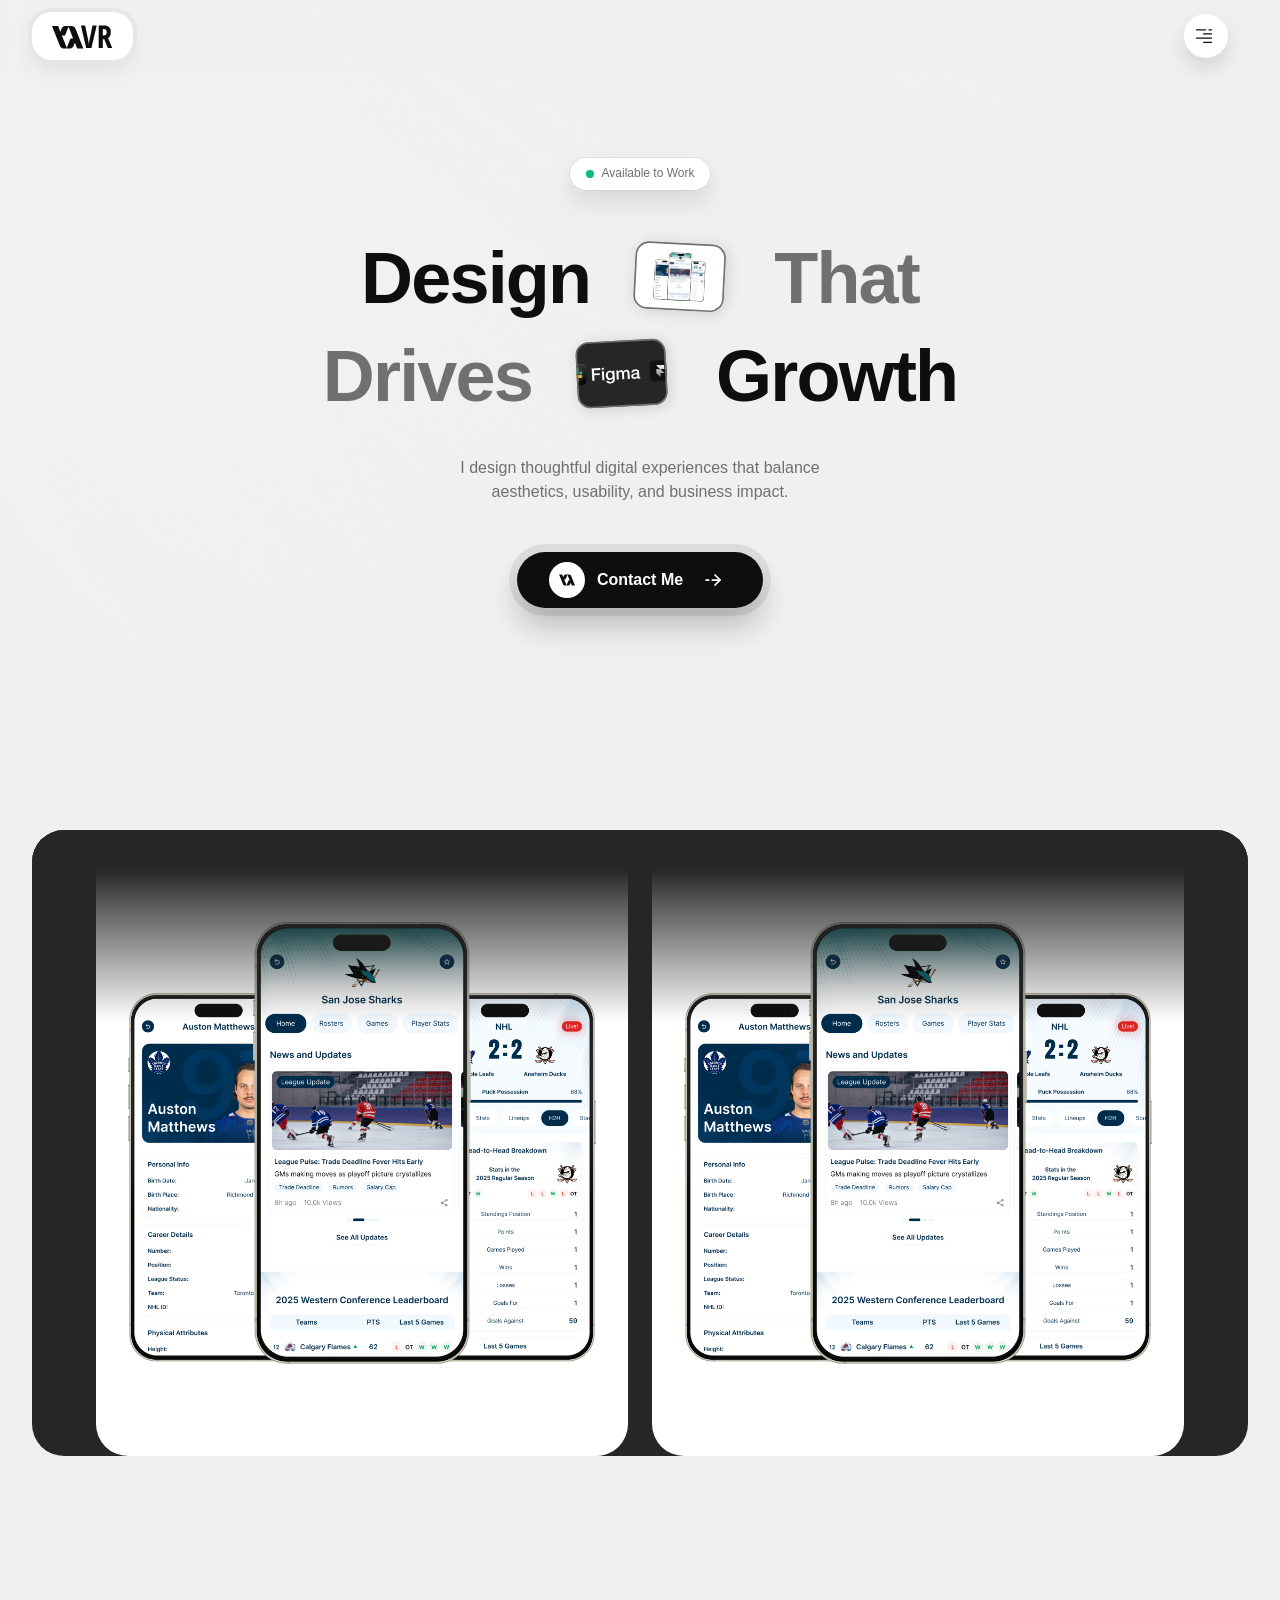
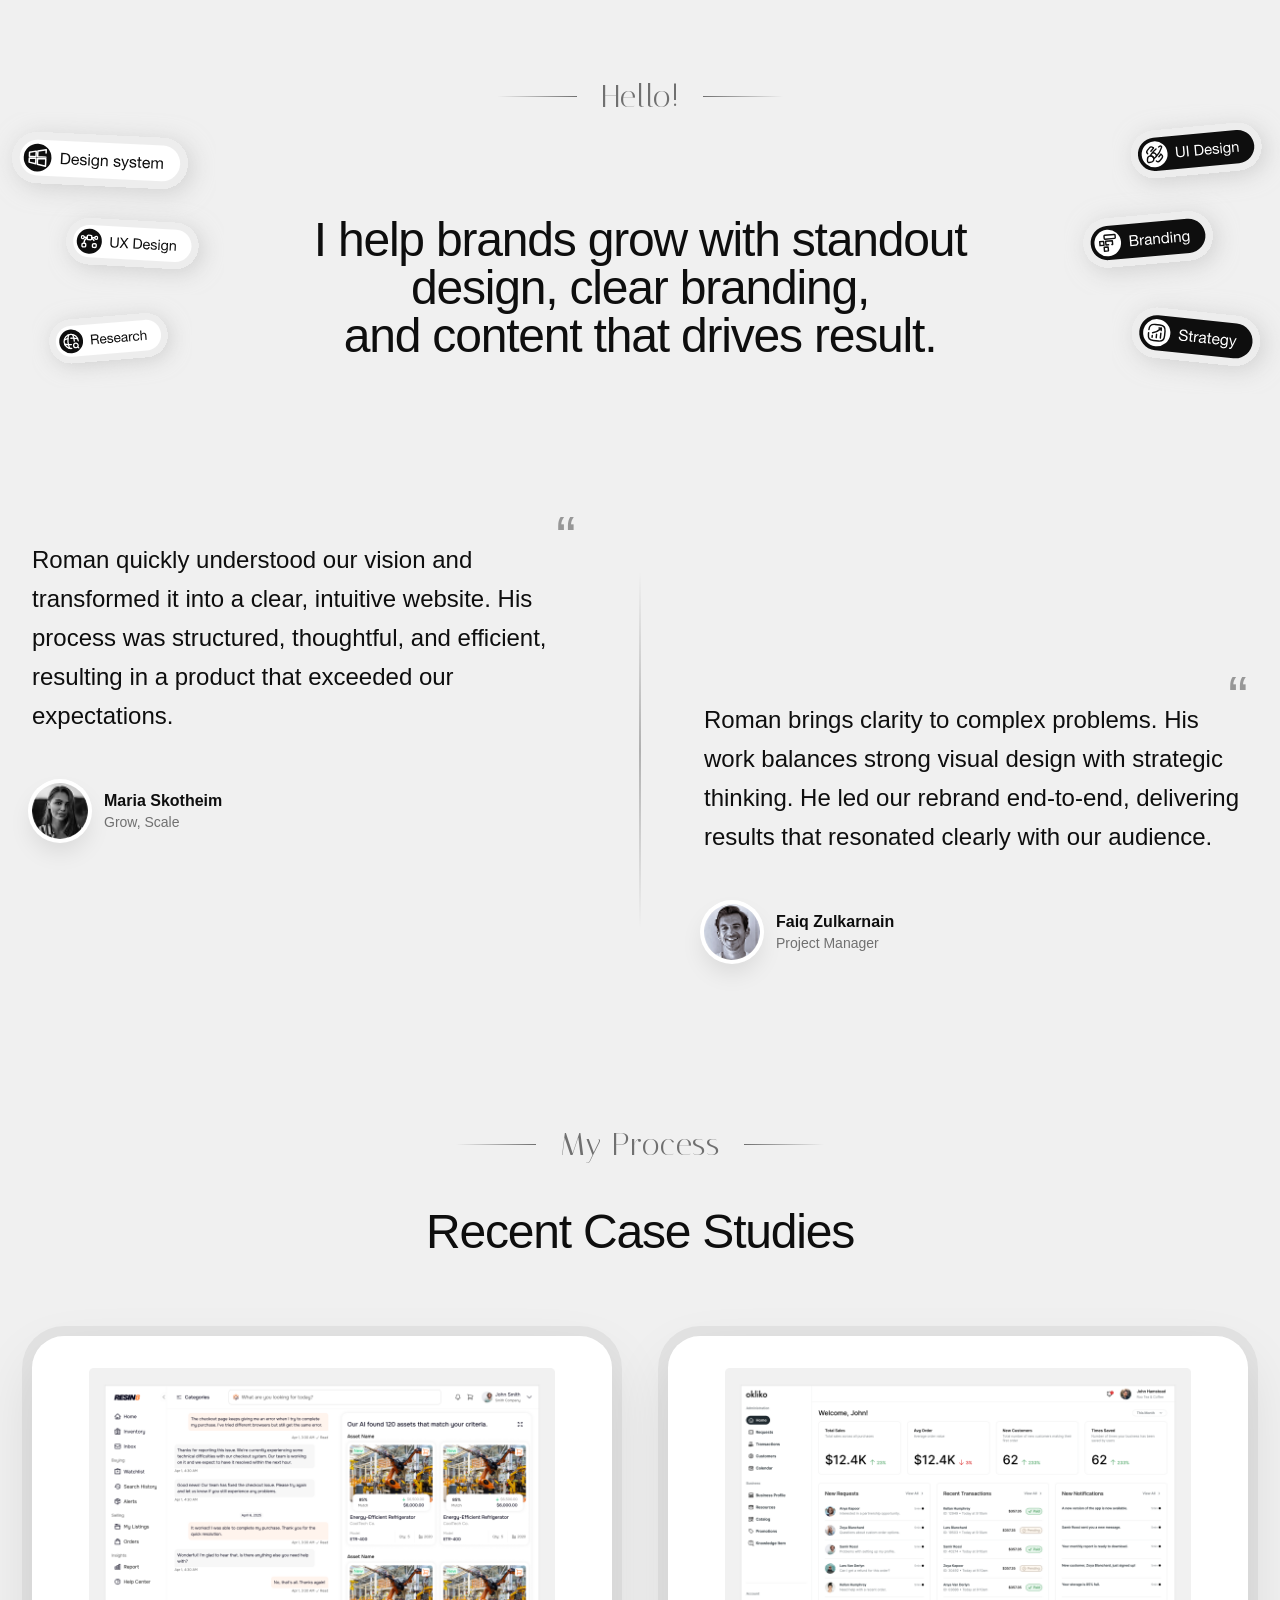
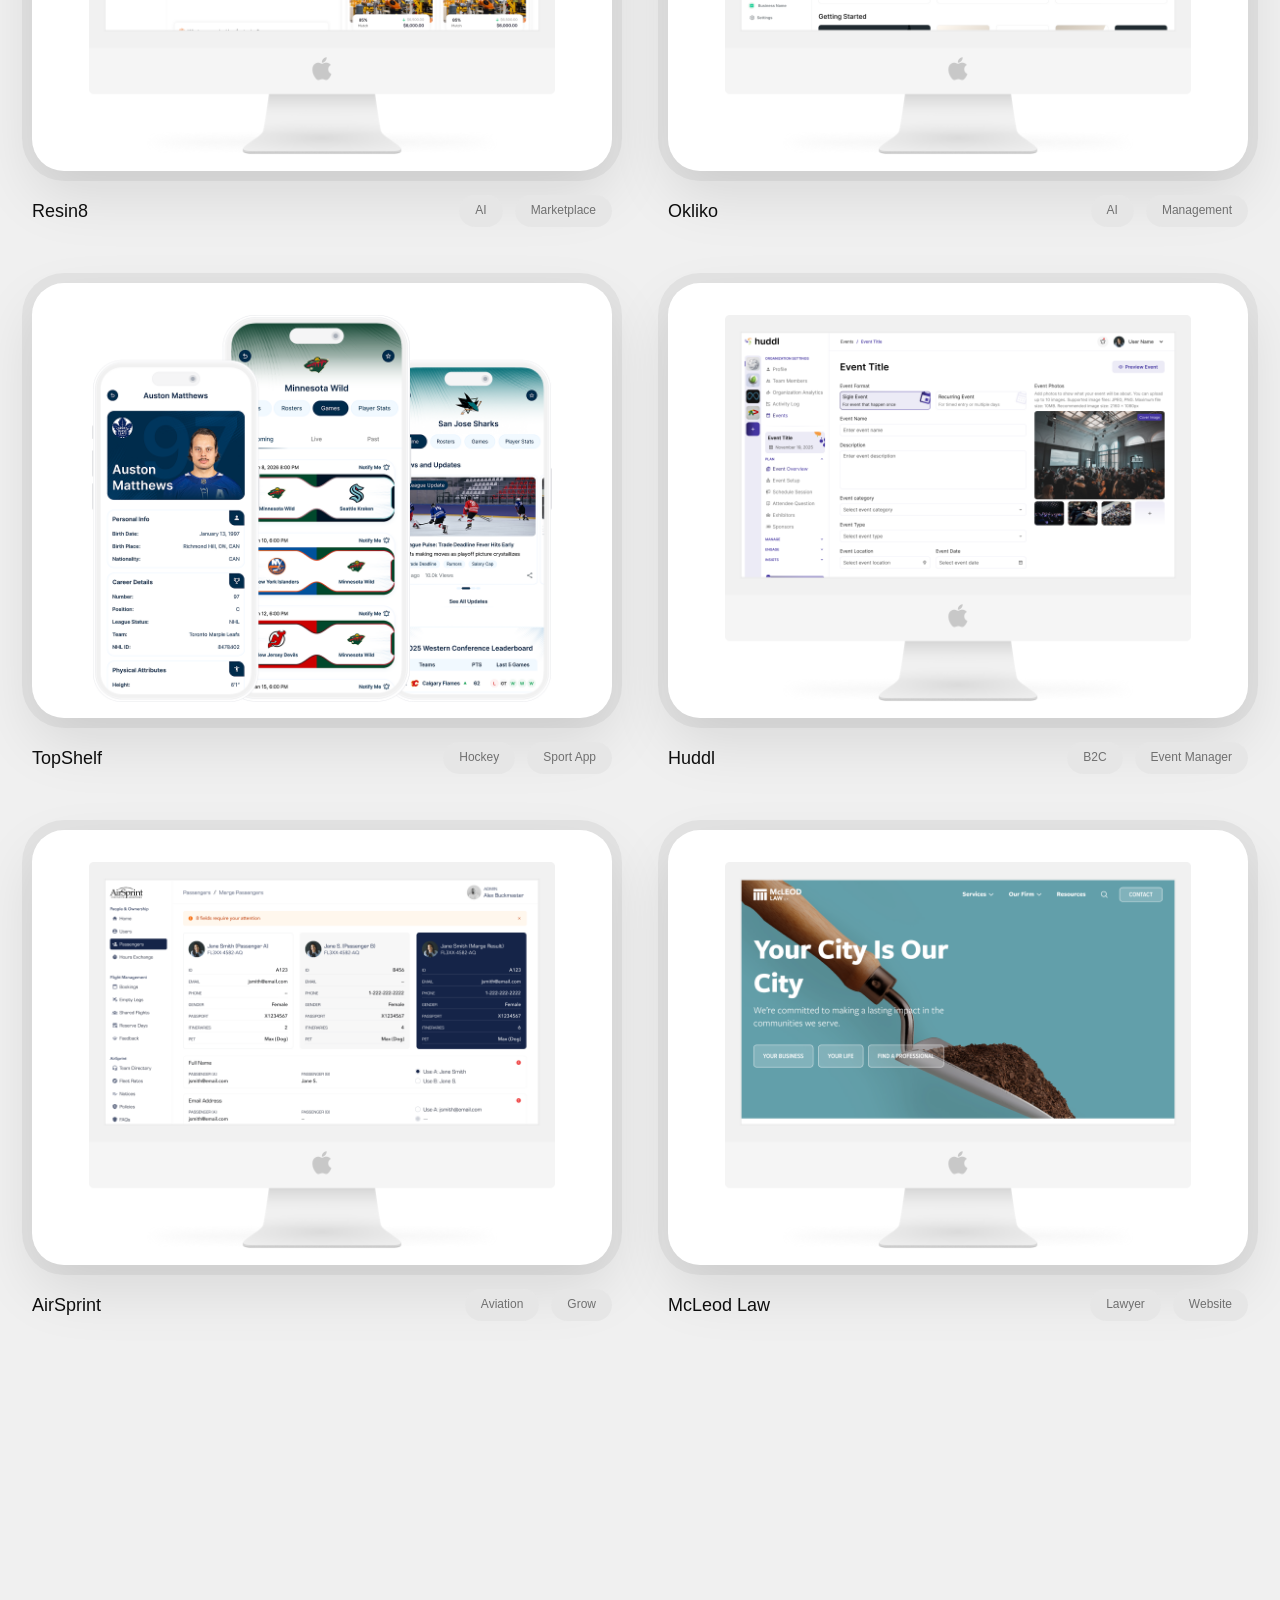
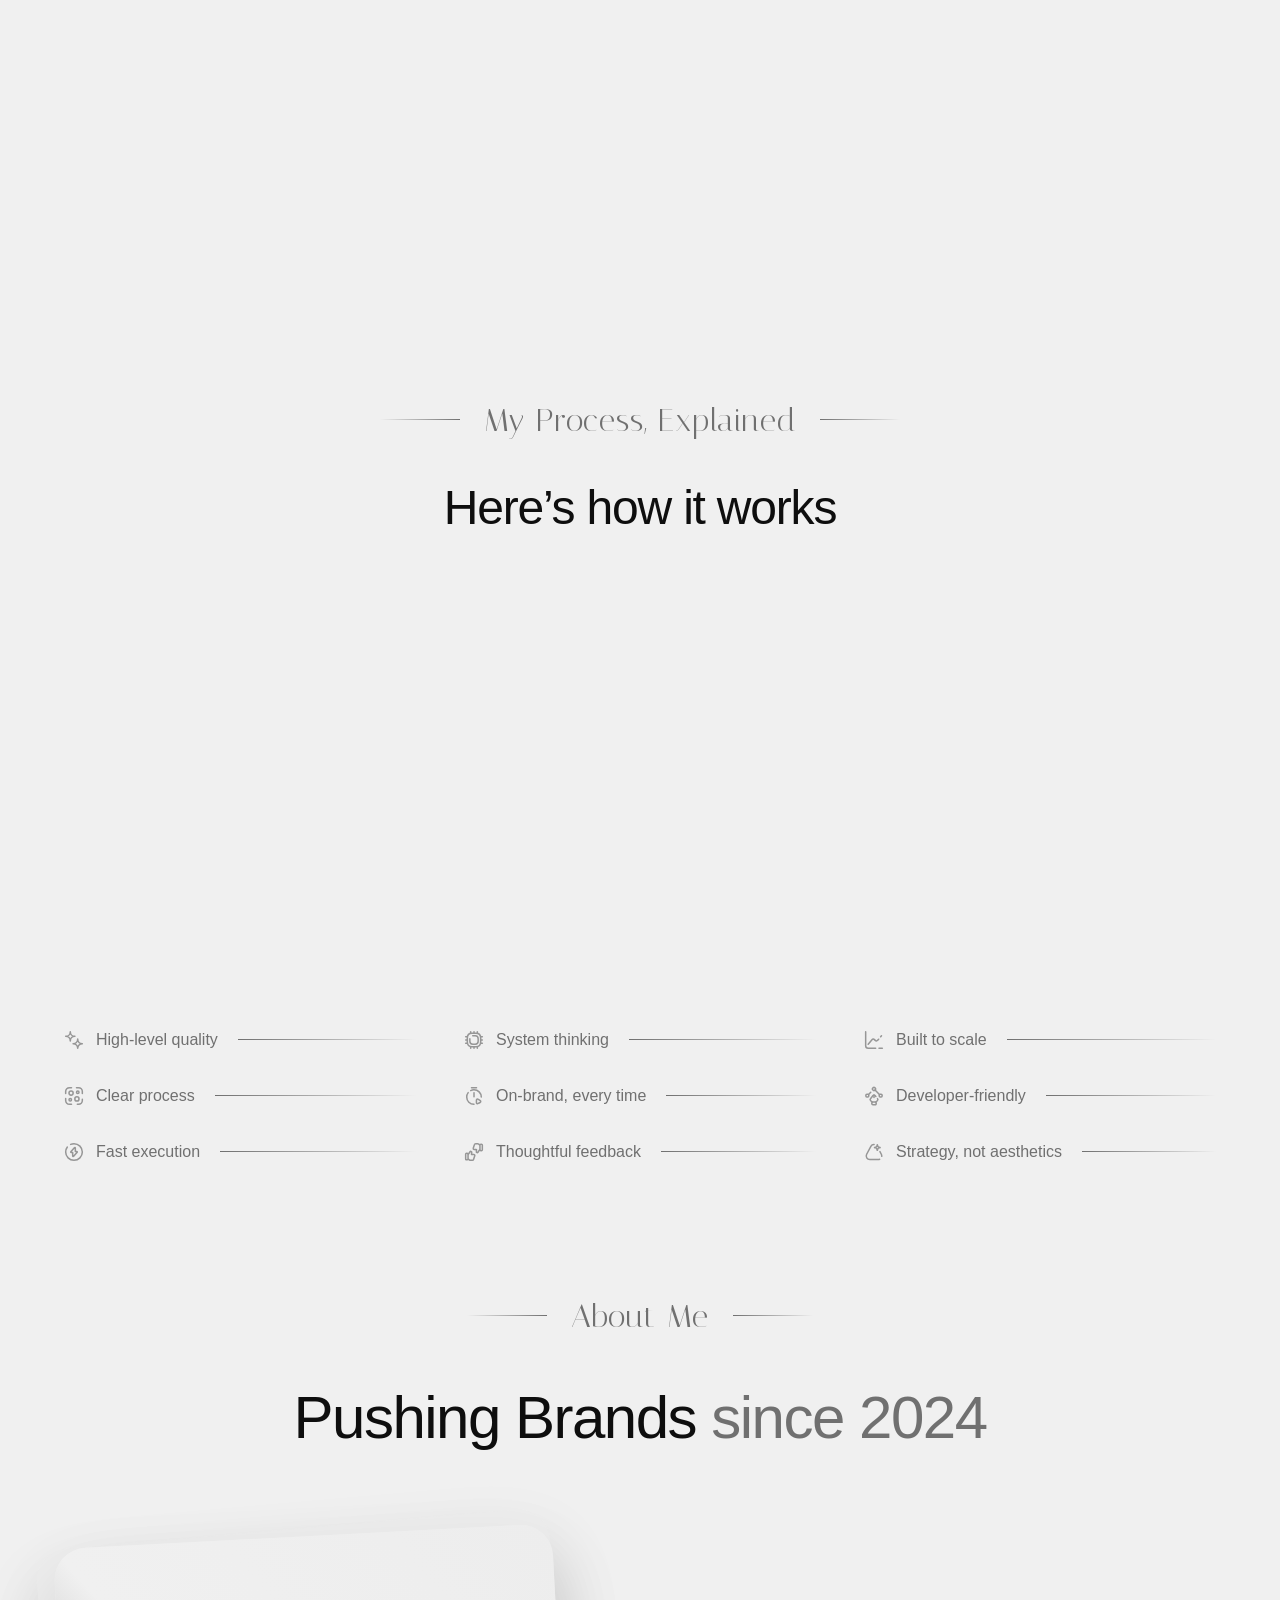
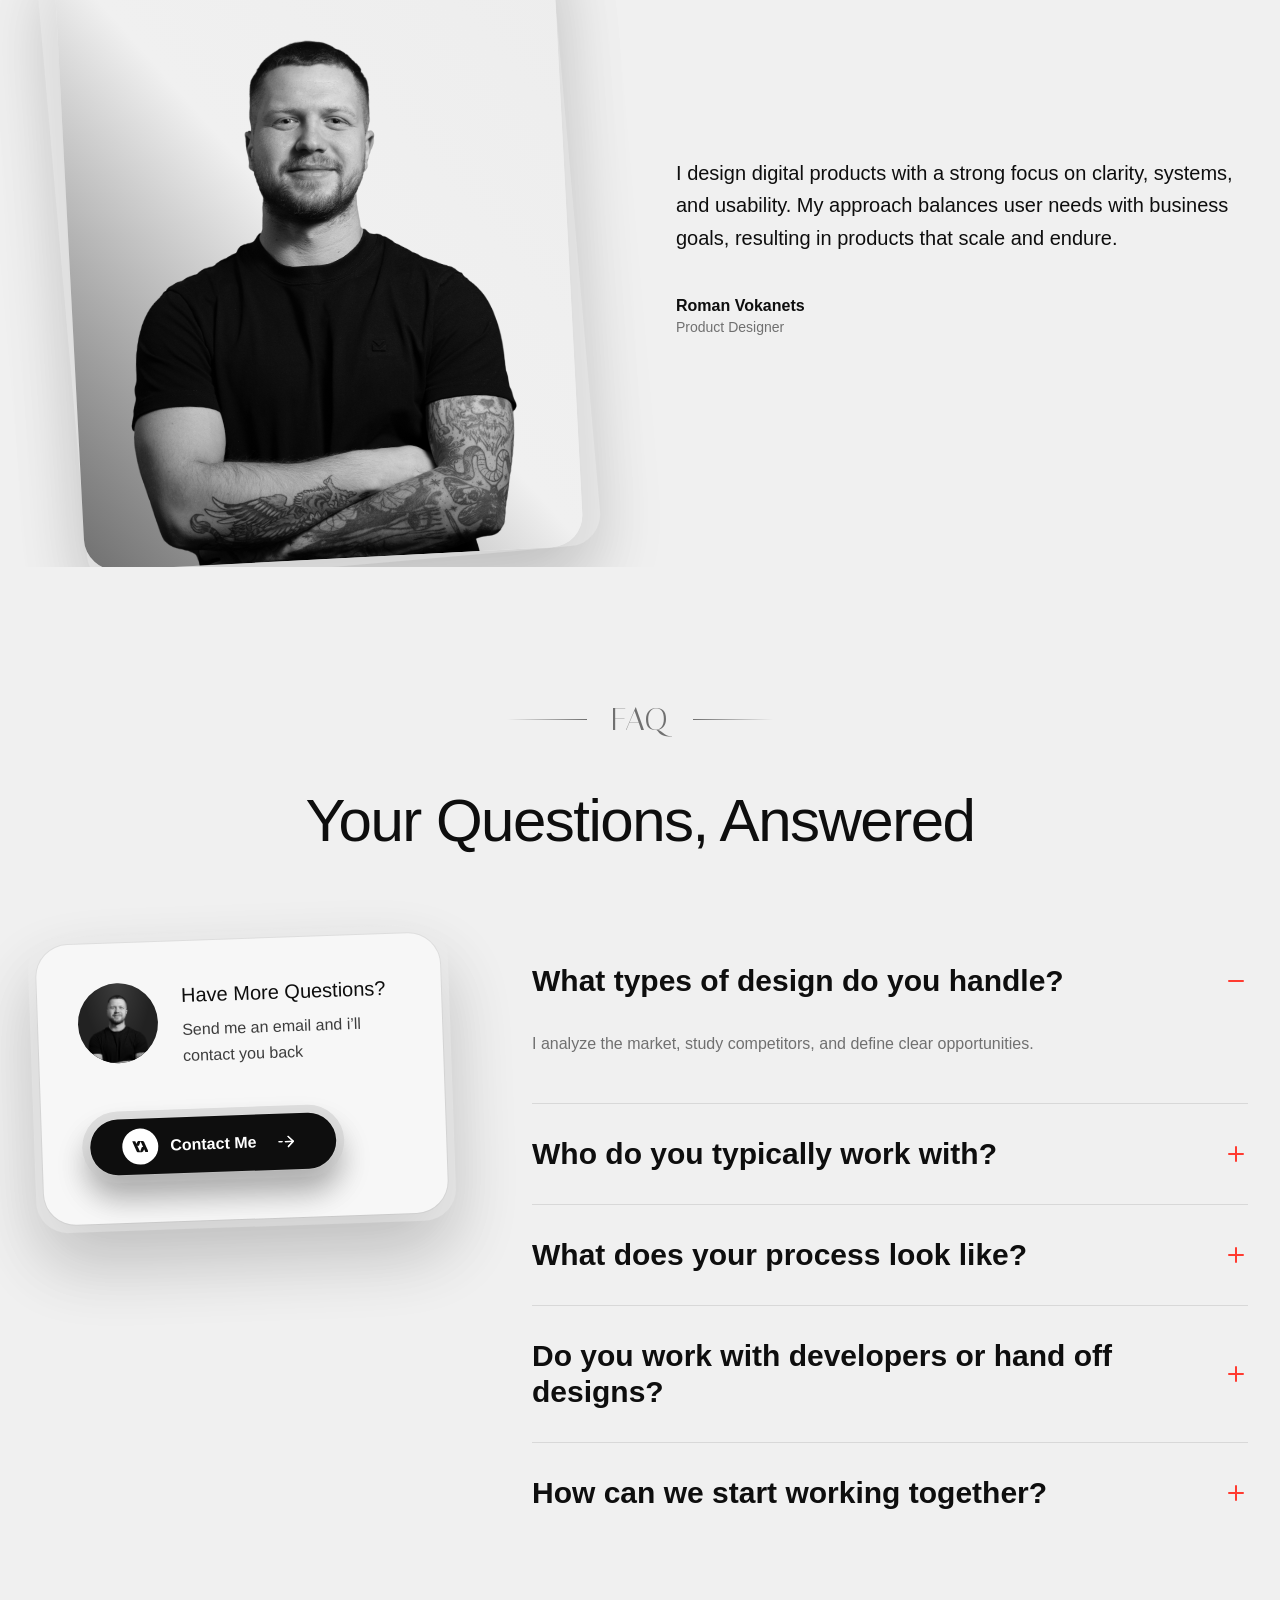
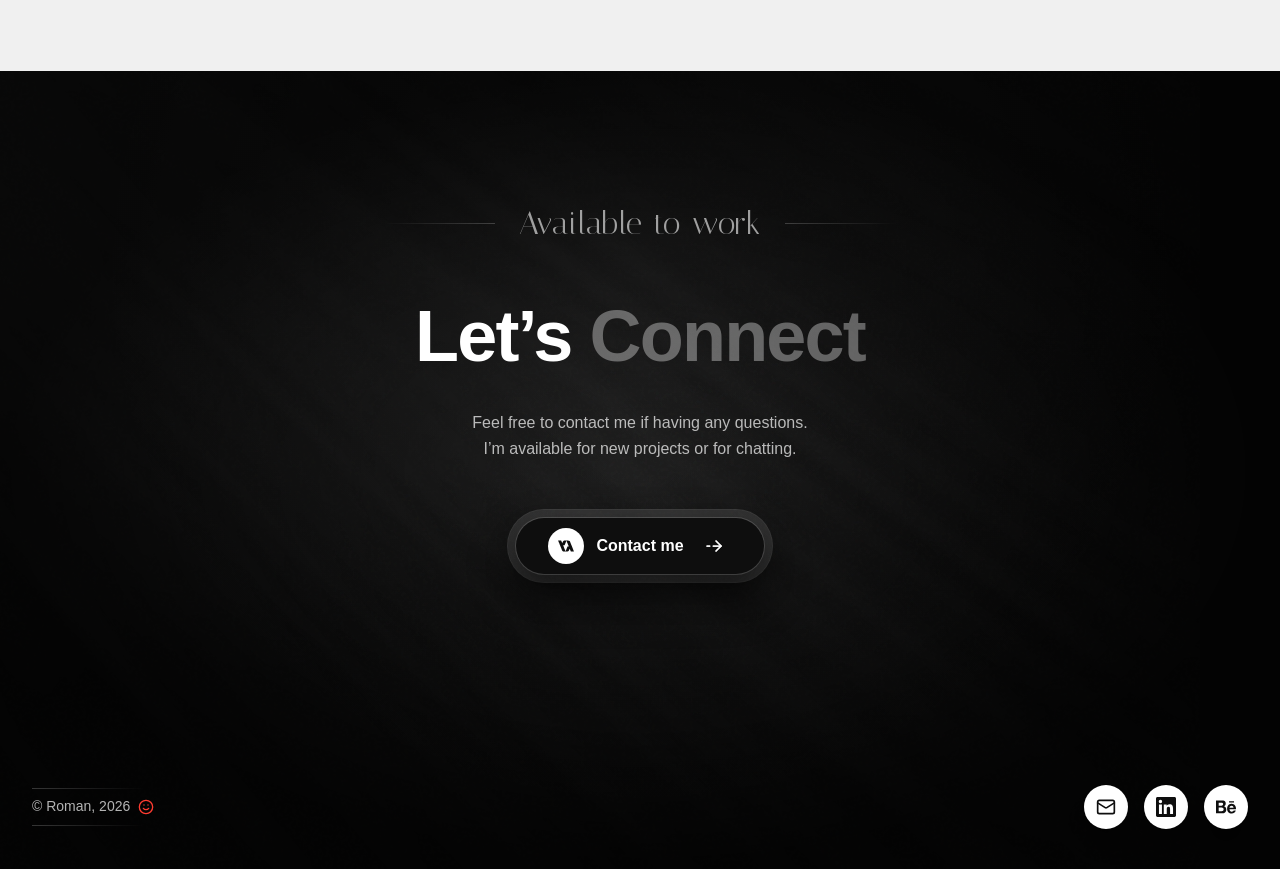
==== commit 18cfb982: "Mobile size update." ====
--- a/index.html
+++ b/index.html
@@ -94,6 +94,6 @@
   --ui-warning: var(--ui-color-warning-400);
   --ui-error: var(--ui-color-error-400);
   }
-}</style><title>Roman Portfolio</title><style>.project-roll-track[data-v-34fdcb33]{animation:project-roll-up-34fdcb33 var(--duration,18s) linear infinite;will-change:transform}.project-roll-track[data-direction=down][data-v-34fdcb33]{animation-name:project-roll-down-34fdcb33}@keyframes project-roll-up-34fdcb33{0%{transform:translateY(0)}to{transform:translateY(-50%)}}@keyframes project-roll-down-34fdcb33{0%{transform:translateY(-50%)}to{transform:translateY(0)}}@media(prefers-reduced-motion:reduce){.project-roll-track[data-v-34fdcb33]{animation:none;transform:none}}</style><link rel="stylesheet" href="/_nuxt/entry.CWfxUF2u.css" crossorigin><link rel="stylesheet" href="/_nuxt/index.D9wmaMDb.css" crossorigin><style>@layer components {:where(.i-lucide\:mail){display:inline-block;width:1em;height:1em;background-color:currentColor;-webkit-mask-image:var(--svg);mask-image:var(--svg);-webkit-mask-repeat:no-repeat;mask-repeat:no-repeat;-webkit-mask-size:100% 100%;mask-size:100% 100%;--svg:url("data:image/svg+xml,%3Csvg xmlns='http://www.w3.org/2000/svg' viewBox='0 0 24 24' width='24' height='24'%3E%3Cg fill='none' stroke='black' stroke-linecap='round' stroke-linejoin='round' stroke-width='2'%3E%3Cpath d='m22 7l-8.991 5.727a2 2 0 0 1-2.009 0L2 7'/%3E%3Crect width='20' height='16' x='2' y='4' rx='2'/%3E%3C/g%3E%3C/svg%3E")}:where(.i-lucide\:minus){display:inline-block;width:1em;height:1em;background-color:currentColor;-webkit-mask-image:var(--svg);mask-image:var(--svg);-webkit-mask-repeat:no-repeat;mask-repeat:no-repeat;-webkit-mask-size:100% 100%;mask-size:100% 100%;--svg:url("data:image/svg+xml,%3Csvg xmlns='http://www.w3.org/2000/svg' viewBox='0 0 24 24' width='24' height='24'%3E%3Cpath fill='none' stroke='black' stroke-linecap='round' stroke-linejoin='round' stroke-width='2' d='M5 12h14'/%3E%3C/svg%3E")}:where(.i-lucide\:plus){display:inline-block;width:1em;height:1em;background-color:currentColor;-webkit-mask-image:var(--svg);mask-image:var(--svg);-webkit-mask-repeat:no-repeat;mask-repeat:no-repeat;-webkit-mask-size:100% 100%;mask-size:100% 100%;--svg:url("data:image/svg+xml,%3Csvg xmlns='http://www.w3.org/2000/svg' viewBox='0 0 24 24' width='24' height='24'%3E%3Cpath fill='none' stroke='black' stroke-linecap='round' stroke-linejoin='round' stroke-width='2' d='M5 12h14m-7-7v14'/%3E%3C/svg%3E")}:where(.i-lucide\:smile){display:inline-block;width:1em;height:1em;background-color:currentColor;-webkit-mask-image:var(--svg);mask-image:var(--svg);-webkit-mask-repeat:no-repeat;mask-repeat:no-repeat;-webkit-mask-size:100% 100%;mask-size:100% 100%;--svg:url("data:image/svg+xml,%3Csvg xmlns='http://www.w3.org/2000/svg' viewBox='0 0 24 24' width='24' height='24'%3E%3Cg fill='none' stroke='black' stroke-linecap='round' stroke-linejoin='round' stroke-width='2'%3E%3Ccircle cx='12' cy='12' r='10'/%3E%3Cpath d='M8 14s1.5 2 4 2s4-2 4-2M9 9h.01M15 9h.01'/%3E%3C/g%3E%3C/svg%3E")}:where(.i-simple-icons\:behance){display:inline-block;width:1em;height:1em;background-color:currentColor;-webkit-mask-image:var(--svg);mask-image:var(--svg);-webkit-mask-repeat:no-repeat;mask-repeat:no-repeat;-webkit-mask-size:100% 100%;mask-size:100% 100%;--svg:url("data:image/svg+xml,%3Csvg xmlns='http://www.w3.org/2000/svg' viewBox='0 0 24 24' width='24' height='24'%3E%3Cpath fill='black' d='M16.969 16.927a2.56 2.56 0 0 0 1.901.677a2.5 2.5 0 0 0 1.531-.475c.362-.235.636-.584.779-.99h2.585a5.1 5.1 0 0 1-1.9 2.896a5.3 5.3 0 0 1-3.091.88a5.8 5.8 0 0 1-2.284-.433a4.9 4.9 0 0 1-1.723-1.211a5.7 5.7 0 0 1-1.08-1.874a7 7 0 0 1-.383-2.393c-.005-.8.129-1.595.396-2.349a5.31 5.31 0 0 1 5.088-3.604a4.9 4.9 0 0 1 2.376.563c.661.362 1.231.87 1.668 1.485a6.2 6.2 0 0 1 .943 2.133c.194.821.263 1.666.205 2.508h-7.699c-.063.79.184 1.574.688 2.187M6.947 4.084a8 8 0 0 1 1.928.198a4.3 4.3 0 0 1 1.49.638c.418.303.748.711.958 1.182c.241.579.357 1.203.341 1.83a3.5 3.5 0 0 1-.506 1.961a3.7 3.7 0 0 1-1.503 1.287a3.6 3.6 0 0 1 2.027 1.437c.464.747.697 1.615.67 2.494a4.6 4.6 0 0 1-.423 2.032a3.95 3.95 0 0 1-1.163 1.413a5.1 5.1 0 0 1-1.683.807a7 7 0 0 1-1.928.259H0V4.084zm-.235 12.9q.464.006.916-.099a2.2 2.2 0 0 0 .766-.332c.228-.158.411-.371.534-.619c.142-.317.208-.663.191-1.009a2.08 2.08 0 0 0-.642-1.715a2.62 2.62 0 0 0-1.696-.505h-3.54v4.279zm13.635-5.967a2.13 2.13 0 0 0-1.654-.619a2.34 2.34 0 0 0-1.163.259a2.5 2.5 0 0 0-.738.62a2.4 2.4 0 0 0-.396.792q-.111.36-.137.734h4.769a3.24 3.24 0 0 0-.679-1.785zm-13.813-.648a2.25 2.25 0 0 0 1.423-.433c.399-.355.607-.88.56-1.413a1.9 1.9 0 0 0-.178-.891a1.3 1.3 0 0 0-.495-.533a1.85 1.85 0 0 0-.711-.274a4 4 0 0 0-.835-.073H3.241v3.631h3.293zM21.62 5.122h-5.976v1.527h5.976z'/%3E%3C/svg%3E")}:where(.i-simple-icons\:linkedin){display:inline-block;width:1em;height:1em;background-color:currentColor;-webkit-mask-image:var(--svg);mask-image:var(--svg);-webkit-mask-repeat:no-repeat;mask-repeat:no-repeat;-webkit-mask-size:100% 100%;mask-size:100% 100%;--svg:url("data:image/svg+xml,%3Csvg xmlns='http://www.w3.org/2000/svg' viewBox='0 0 24 24' width='24' height='24'%3E%3Cpath fill='black' d='M20.447 20.452h-3.554v-5.569c0-1.328-.027-3.037-1.852-3.037c-1.853 0-2.136 1.445-2.136 2.939v5.667H9.351V9h3.414v1.561h.046c.477-.9 1.637-1.85 3.37-1.85c3.601 0 4.267 2.37 4.267 5.455v6.286zM5.337 7.433a2.06 2.06 0 0 1-2.063-2.065a2.064 2.064 0 1 1 2.063 2.065m1.782 13.019H3.555V9h3.564zM22.225 0H1.771C.792 0 0 .774 0 1.729v20.542C0 23.227.792 24 1.771 24h20.451C23.2 24 24 23.227 24 22.271V1.729C24 .774 23.2 0 22.222 0z'/%3E%3C/svg%3E")}}</style><link rel="preload" as="fetch" crossorigin="anonymous" href="/_payload.json?7d831500-df35-4a6e-8d1f-5f59671b9cfa"><link rel="modulepreload" as="script" crossorigin href="/_nuxt/kXtJ2gZb.js"><link rel="modulepreload" as="script" crossorigin href="/_nuxt/CZ6hY0cD.js"><link rel="modulepreload" as="script" crossorigin href="/_nuxt/DlAUqK2U.js"><link rel="preload" as="fetch" fetchpriority="low" crossorigin="anonymous" href="/_nuxt/builds/meta/7d831500-df35-4a6e-8d1f-5f59671b9cfa.json"><script type="module" src="/_nuxt/kXtJ2gZb.js" crossorigin></script><link rel="prefetch" as="image" type="image/svg+xml" href="/_nuxt/ic_landing_figma.B1hMN1T_.svg"><link rel="prefetch" as="image" type="image/svg+xml" href="/_nuxt/ic_logo.CLYIuA2t.svg"><link rel="prefetch" as="image" type="image/svg+xml" href="/_nuxt/ic_top_logo.fQ0mRaUe.svg"><link rel="prefetch" as="image" type="image/svg+xml" href="/_nuxt/ic_landing_mobile_projects.Cj7rE7Nd.svg"><link rel="prefetch" as="image" type="image/svg+xml" href="/_nuxt/effect_sunshine.CONnIowV.svg"><link rel="prefetch" as="image" type="image/png" href="/_nuxt/img_mobile_projects.BnwYTqak.png"><link rel="prefetch" as="image" type="image/svg+xml" href="/_nuxt/tag_design_system.9SmMxqST.svg"><link rel="prefetch" as="image" type="image/svg+xml" href="/_nuxt/tag_ux_design.MSBUNjRa.svg"><link rel="prefetch" as="image" type="image/svg+xml" href="/_nuxt/tag_research.Cuu9ANiG.svg"><link rel="prefetch" as="image" type="image/svg+xml" href="/_nuxt/tag_ui_design.D_XbZTNM.svg"><link rel="prefetch" as="image" type="image/svg+xml" href="/_nuxt/tag_branding.DjH7KuK6.svg"><link rel="prefetch" as="image" type="image/svg+xml" href="/_nuxt/tag_strategy.CmZfN0ld.svg"><link rel="prefetch" as="image" type="image/png" href="/_nuxt/img_profile_male.kILURy8g.png"><link rel="prefetch" as="image" type="image/png" href="/_nuxt/img_case_study_resign8.DNEbG7b9.png"><link rel="prefetch" as="image" type="image/png" href="/_nuxt/img_case_study_okliko.CX-bz5ll.png"><link rel="prefetch" as="image" type="image/png" href="/_nuxt/img_case_study_topshelf.D3ZkkE2F.png"><link rel="prefetch" as="image" type="image/png" href="/_nuxt/img_case_study_huddl.-lb5QH-n.png"><link rel="prefetch" as="image" type="image/png" href="/_nuxt/img_case_study_airsprint.uC0hal0r.png"><link rel="prefetch" as="image" type="image/png" href="/_nuxt/img_case_study_mcleod.CgrkuO4j.png"><link rel="prefetch" as="image" type="image/png" href="/_nuxt/img_case_study_northumberland.5Gu1PUm_.png"><link rel="prefetch" as="image" type="image/png" href="/_nuxt/img_case_study_yumexpress.53uFAMNQ.png"><link rel="prefetch" as="image" type="image/png" href="/_nuxt/img_roman_profile.OPAvWB1u.png"><link rel="icon" href="/favicon.ico"><meta name="description" content="Portfolio of a product designer building thoughtful digital experiences."><meta property="og:title" content="Roman Portfolio"><meta property="og:description" content="Portfolio of a product designer building thoughtful digital experiences."><meta property="og:image" content="https://ui.nuxt.com/assets/templates/nuxt/starter-light.png"><meta name="twitter:image" content="https://ui.nuxt.com/assets/templates/nuxt/starter-light.png"><meta name="twitter:card" content="summary_large_image"><script>"use strict";(()=>{const t=window,e=document.documentElement,c=["dark","light"],n=getStorageValue("localStorage","nuxt-color-mode")||"system";let i=n==="system"?u():n;const r=e.getAttribute("data-color-mode-forced");r&&(i=r),l(i),t["__NUXT_COLOR_MODE__"]={preference:n,value:i,getColorScheme:u,addColorScheme:l,removeColorScheme:d};function l(o){const s=""+o+"",a="";e.classList?e.classList.add(s):e.className+=" "+s,a&&e.setAttribute("data-"+a,o)}function d(o){const s=""+o+"",a="";e.classList?e.classList.remove(s):e.className=e.className.replace(new RegExp(s,"g"),""),a&&e.removeAttribute("data-"+a)}function f(o){return t.matchMedia("(prefers-color-scheme"+o+")")}function u(){if(t.matchMedia&&f("").media!=="not all"){for(const o of c)if(f(":"+o).matches)return o}return"light"}})();function getStorageValue(t,e){switch(t){case"localStorage":return window.localStorage.getItem(e);case"sessionStorage":return window.sessionStorage.getItem(e);case"cookie":return getCookie(e);default:return null}}function getCookie(t){const c=("; "+window.document.cookie).split("; "+t+"=");if(c.length===2)return c.pop()?.split(";").shift()}</script></head><body><div id="__nuxt" class="isolate"><!--[--><!--[--><!--[--><!--[--><!--[--><div class="min-h-[calc(100vh-var(--ui-header-height))]"><!--[--><main><section id="home" class="relative overflow-hidden bg-[#f0f0f0]"><div class="pointer-events-none absolute inset-0" aria-hidden="true"><img src="/_nuxt/effect_sunshine.CONnIowV.svg" alt="" class="absolute max-w-none w-full opacity-100 mix-blend-screen" aria-hidden="true"></div><header class="fixed inset-x-0 top-0 z-50 border-black/5 bg-[#f0f0f0]/80 backdrop-blur"><nav aria-label="Primary" class="relative"><div class="w-full max-w-(--ui-container) mx-auto px-4 sm:px-6 lg:px-8 flex items-center justify-between py-3"><!--[--><a aria-current="page" href="/#home" class="router-link-active router-link-exact-active inline-flex items-center rounded-[20px] bg-white px-5 py-2 shadow-[0_10px_20px_rgba(0,0,0,0.08)] ring-4 ring-[#E6E6E6] focus-visible:ring-[#DADADA] focus-visible:outline-none" aria-label="Go to top"><img src="/_nuxt/ic_top_logo.fQ0mRaUe.svg" alt class="h-7 w-auto sm:h-8" aria-hidden="true"></a><!--[--><!--[--><!--[--><!--[--><!--[--><button type="button" id="reka-dropdown-menu-trigger-v-0" aria-haspopup="menu" aria-expanded="false" data-state="closed" aria-label="Open menu" data-slot="base" class="font-medium inline-flex items-center disabled:cursor-not-allowed aria-disabled:cursor-not-allowed disabled:opacity-75 aria-disabled:opacity-75 transition-colors px-2.5 py-1.5 text-sm gap-1.5 text-default hover:bg-accented/75 active:bg-accented/75 focus:outline-none focus-visible:bg-accented/75 disabled:bg-elevated aria-disabled:bg-elevated h-11 w-11 rounded-full bg-white shadow-[0_10px_20px_rgba(0,0,0,0.12)]"><!--[--><!--[--><!----><!--]--><!--[--><img data-nuxt-img srcset="data:image/svg+xml,%3csvg%20width=&#39;24&#39;%20height=&#39;24&#39;%20viewBox=&#39;0%200%2024%2024&#39;%20fill=&#39;none&#39;%20xmlns=&#39;http://www.w3.org/2000/svg&#39;%3e%3cmask%20id=&#39;mask0_1807_1267&#39;%20style=&#39;mask-type:luminance&#39;%20maskUnits=&#39;userSpaceOnUse&#39;%20x=&#39;0&#39;%20y=&#39;0&#39;%20width=&#39;24&#39;%20height=&#39;24&#39;%3e%3cpath%20d=&#39;M23.5%200.5V23.5H0.5V0.5H23.5Z&#39;%20fill=&#39;white&#39;%20stroke=&#39;white&#39;/%3e%3c/mask%3e%3cg%20mask=&#39;url(%23mask0_1807_1267)&#39;%3e%3cpath%20d=&#39;M11.5298%209.5H20.9998Z&#39;%20fill=&#39;%230E0E0E&#39;/%3e%3cpath%20d=&#39;M11.5298%209.5H20.9998&#39;%20stroke=&#39;%230E0E0E&#39;%20stroke-width=&#39;1.5&#39;%20stroke-linecap=&#39;round&#39;%20stroke-linejoin=&#39;round&#39;/%3e%3cpath%20d=&#39;M3%2014.5H21Z&#39;%20fill=&#39;%230E0E0E&#39;/%3e%3cpath%20d=&#39;M3%2014.5H21&#39;%20stroke=&#39;%230E0E0E&#39;%20stroke-width=&#39;1.5&#39;%20stroke-linecap=&#39;round&#39;%20stroke-linejoin=&#39;round&#39;/%3e%3cpath%20d=&#39;M11.5298%2019.5H20.9998Z&#39;%20fill=&#39;%230E0E0E&#39;/%3e%3cpath%20d=&#39;M11.5298%2019.5H20.9998&#39;%20stroke=&#39;%230E0E0E&#39;%20stroke-width=&#39;1.5&#39;%20stroke-linecap=&#39;round&#39;%20stroke-linejoin=&#39;round&#39;/%3e%3cpath%20d=&#39;M13.95%204.5H3Z&#39;%20fill=&#39;%230E0E0E&#39;/%3e%3cpath%20d=&#39;M13.95%204.5H3&#39;%20stroke=&#39;%230E0E0E&#39;%20stroke-width=&#39;1.5&#39;%20stroke-linecap=&#39;round&#39;%20stroke-linejoin=&#39;round&#39;/%3e%3cpath%20d=&#39;M21%204.5H18.02Z&#39;%20fill=&#39;%230E0E0E&#39;/%3e%3cpath%20d=&#39;M21%204.5H18.02&#39;%20stroke=&#39;%230E0E0E&#39;%20stroke-width=&#39;1.5&#39;%20stroke-linecap=&#39;round&#39;%20stroke-linejoin=&#39;round&#39;/%3e%3c/g%3e%3c/svg%3e 1x, data:image/svg+xml,%3csvg%20width=&#39;24&#39;%20height=&#39;24&#39;%20viewBox=&#39;0%200%2024%2024&#39;%20fill=&#39;none&#39;%20xmlns=&#39;http://www.w3.org/2000/svg&#39;%3e%3cmask%20id=&#39;mask0_1807_1267&#39;%20style=&#39;mask-type:luminance&#39;%20maskUnits=&#39;userSpaceOnUse&#39;%20x=&#39;0&#39;%20y=&#39;0&#39;%20width=&#39;24&#39;%20height=&#39;24&#39;%3e%3cpath%20d=&#39;M23.5%200.5V23.5H0.5V0.5H23.5Z&#39;%20fill=&#39;white&#39;%20stroke=&#39;white&#39;/%3e%3c/mask%3e%3cg%20mask=&#39;url(%23mask0_1807_1267)&#39;%3e%3cpath%20d=&#39;M11.5298%209.5H20.9998Z&#39;%20fill=&#39;%230E0E0E&#39;/%3e%3cpath%20d=&#39;M11.5298%209.5H20.9998&#39;%20stroke=&#39;%230E0E0E&#39;%20stroke-width=&#39;1.5&#39;%20stroke-linecap=&#39;round&#39;%20stroke-linejoin=&#39;round&#39;/%3e%3cpath%20d=&#39;M3%2014.5H21Z&#39;%20fill=&#39;%230E0E0E&#39;/%3e%3cpath%20d=&#39;M3%2014.5H21&#39;%20stroke=&#39;%230E0E0E&#39;%20stroke-width=&#39;1.5&#39;%20stroke-linecap=&#39;round&#39;%20stroke-linejoin=&#39;round&#39;/%3e%3cpath%20d=&#39;M11.5298%2019.5H20.9998Z&#39;%20fill=&#39;%230E0E0E&#39;/%3e%3cpath%20d=&#39;M11.5298%2019.5H20.9998&#39;%20stroke=&#39;%230E0E0E&#39;%20stroke-width=&#39;1.5&#39;%20stroke-linecap=&#39;round&#39;%20stroke-linejoin=&#39;round&#39;/%3e%3cpath%20d=&#39;M13.95%204.5H3Z&#39;%20fill=&#39;%230E0E0E&#39;/%3e%3cpath%20d=&#39;M13.95%204.5H3&#39;%20stroke=&#39;%230E0E0E&#39;%20stroke-width=&#39;1.5&#39;%20stroke-linecap=&#39;round&#39;%20stroke-linejoin=&#39;round&#39;/%3e%3cpath%20d=&#39;M21%204.5H18.02Z&#39;%20fill=&#39;%230E0E0E&#39;/%3e%3cpath%20d=&#39;M21%204.5H18.02&#39;%20stroke=&#39;%230E0E0E&#39;%20stroke-width=&#39;1.5&#39;%20stroke-linecap=&#39;round&#39;%20stroke-linejoin=&#39;round&#39;/%3e%3c/g%3e%3c/svg%3e 2x" onerror="this.setAttribute(&#39;data-error&#39;, 1)" class="h-5 w-5" alt src="data:image/svg+xml,%3csvg%20width=&#39;24&#39;%20height=&#39;24&#39;%20viewBox=&#39;0%200%2024%2024&#39;%20fill=&#39;none&#39;%20xmlns=&#39;http://www.w3.org/2000/svg&#39;%3e%3cmask%20id=&#39;mask0_1807_1267&#39;%20style=&#39;mask-type:luminance&#39;%20maskUnits=&#39;userSpaceOnUse&#39;%20x=&#39;0&#39;%20y=&#39;0&#39;%20width=&#39;24&#39;%20height=&#39;24&#39;%3e%3cpath%20d=&#39;M23.5%200.5V23.5H0.5V0.5H23.5Z&#39;%20fill=&#39;white&#39;%20stroke=&#39;white&#39;/%3e%3c/mask%3e%3cg%20mask=&#39;url(%23mask0_1807_1267)&#39;%3e%3cpath%20d=&#39;M11.5298%209.5H20.9998Z&#39;%20fill=&#39;%230E0E0E&#39;/%3e%3cpath%20d=&#39;M11.5298%209.5H20.9998&#39;%20stroke=&#39;%230E0E0E&#39;%20stroke-width=&#39;1.5&#39;%20stroke-linecap=&#39;round&#39;%20stroke-linejoin=&#39;round&#39;/%3e%3cpath%20d=&#39;M3%2014.5H21Z&#39;%20fill=&#39;%230E0E0E&#39;/%3e%3cpath%20d=&#39;M3%2014.5H21&#39;%20stroke=&#39;%230E0E0E&#39;%20stroke-width=&#39;1.5&#39;%20stroke-linecap=&#39;round&#39;%20stroke-linejoin=&#39;round&#39;/%3e%3cpath%20d=&#39;M11.5298%2019.5H20.9998Z&#39;%20fill=&#39;%230E0E0E&#39;/%3e%3cpath%20d=&#39;M11.5298%2019.5H20.9998&#39;%20stroke=&#39;%230E0E0E&#39;%20stroke-width=&#39;1.5&#39;%20stroke-linecap=&#39;round&#39;%20stroke-linejoin=&#39;round&#39;/%3e%3cpath%20d=&#39;M13.95%204.5H3Z&#39;%20fill=&#39;%230E0E0E&#39;/%3e%3cpath%20d=&#39;M13.95%204.5H3&#39;%20stroke=&#39;%230E0E0E&#39;%20stroke-width=&#39;1.5&#39;%20stroke-linecap=&#39;round&#39;%20stroke-linejoin=&#39;round&#39;/%3e%3cpath%20d=&#39;M21%204.5H18.02Z&#39;%20fill=&#39;%230E0E0E&#39;/%3e%3cpath%20d=&#39;M21%204.5H18.02&#39;%20stroke=&#39;%230E0E0E&#39;%20stroke-width=&#39;1.5&#39;%20stroke-linecap=&#39;round&#39;%20stroke-linejoin=&#39;round&#39;/%3e%3c/g%3e%3c/svg%3e"><!--]--><!--[--><!----><!--]--><!--]--></button><!--]--><!--]--><!--[--><!----><!--v-if--><!--]--><!--]--><!--]--><!--]--><!--]--></div></nav></header><div class="w-full max-w-(--ui-container) mx-auto px-4 sm:px-6 lg:px-8 relative flex min-h-[86vh] items-center justify-center py-24 sm:py-28 lg:py-32"><!--[--><div class="mx-auto flex max-w-5xl flex-col items-center text-center"><div class="mb-8 inline-flex items-center gap-2 rounded-full bg-white px-4 py-2 text-xs font-medium text-[#707070] shadow-[0_12px_24px_rgba(0,0,0,0.10)] ring-1 ring-black/5 sm:mb-10"><span class="h-2 w-2 rounded-full bg-emerald-500" aria-hidden="true"></span> Available to Work </div><h1 class="text-5xl leading-[1.02] font-extrabold tracking-tight text-[#0E0E0E] sm:text-6xl lg:text-7xl xl:text-8xl"><span class="flex flex-wrap items-center justify-center gap-4 lg:flex-nowrap lg:gap-8"><span class="whitespace-nowrap font-bold text-[#0E0E0E]">Design</span><span class="inline-flex items-center justify-center"><img src="/_nuxt/ic_landing_mobile_projects.Cj7rE7Nd.svg" alt aria-hidden="true"></span><span class="whitespace-nowrap text-[#707070]">That</span></span><span class="flex flex-wrap items-center justify-center gap-4 lg:flex-nowrap lg:gap-8"><span class="whitespace-nowrap text-[#707070]">Drives</span><span class="inline-flex items-center justify-center"><img src="/_nuxt/ic_landing_figma.B1hMN1T_.svg" alt aria-hidden="true"></span><span class="whitespace-nowrap font-bold text-[#0E0E0E]">Growth</span></span></h1><p class="mt-8 max-w-xl text-sm text-[#707070] sm:text-base"> I design thoughtful digital experiences that balance <br> aesthetics, usability, and business impact. </p><div class="mt-10 flex items-center justify-center rounded-full bg-[#DEDEDE] p-2"><!--[--><a href="/#contact" data-slot="base" class="inline-flex items-center disabled:cursor-not-allowed aria-disabled:cursor-not-allowed disabled:opacity-75 aria-disabled:opacity-75 transition-colors py-2 active:bg-inverted/90 disabled:bg-inverted aria-disabled:bg-inverted focus-visible:outline-2 focus-visible:outline-offset-2 focus-visible:outline-inverted h-14 gap-3 rounded-full bg-[#0E0E0E] px-6 text-sm font-semibold text-white shadow-[0_18px_30px_rgba(0,0,0,0.22)] ring-1 ring-white/10 hover:bg-neutral-800 focus-visible:ring-2 focus-visible:ring-neutral-900/30 focus-visible:ring-offset-2 focus-visible:ring-offset-[#f0f0f0] focus-visible:outline-none sm:px-8 sm:text-base"><!--[--><!--[--><span class="grid h-9 w-9 place-items-center rounded-full bg-white"><img src="/_nuxt/ic_logo.CLYIuA2t.svg" alt class="h-4 w-4" aria-hidden="true"></span><!--]--><!--[--><p class="font-bold">Contact Me</p><!--]--><!--[--><span class="grid h-9 w-9 place-items-center rounded-full"><img data-nuxt-img srcset="data:image/svg+xml,%3csvg%20width=&#39;24&#39;%20height=&#39;24&#39;%20viewBox=&#39;0%200%2024%2024&#39;%20fill=&#39;none&#39;%20xmlns=&#39;http://www.w3.org/2000/svg&#39;%3e%3cg%20clip-path=&#39;url(%23clip0_1807_1302)&#39;%3e%3cg%20clip-path=&#39;url(%23clip1_1807_1302)&#39;%3e%3cpath%20d=&#39;M14.4302%205.92969L20.5002%2011.9997L14.4302%2018.0697&#39;%20stroke=&#39;white&#39;%20stroke-width=&#39;1.5&#39;%20stroke-miterlimit=&#39;10&#39;%20stroke-linecap=&#39;round&#39;%20stroke-linejoin=&#39;round&#39;/%3e%3cpath%20d=&#39;M11.0098%2012H20.3298&#39;%20stroke=&#39;white&#39;%20stroke-width=&#39;1.5&#39;%20stroke-miterlimit=&#39;10&#39;%20stroke-linecap=&#39;round&#39;%20stroke-linejoin=&#39;round&#39;/%3e%3cpath%20d=&#39;M3.5%2012H6.97&#39;%20stroke=&#39;white&#39;%20stroke-width=&#39;1.5&#39;%20stroke-miterlimit=&#39;10&#39;%20stroke-linecap=&#39;round&#39;%20stroke-linejoin=&#39;round&#39;/%3e%3cpath%20d=&#39;M14.4302%205.92969L20.5002%2011.9997L14.4302%2018.0697&#39;%20stroke=&#39;white&#39;%20stroke-width=&#39;1.5&#39;%20stroke-miterlimit=&#39;10&#39;%20stroke-linecap=&#39;round&#39;%20stroke-linejoin=&#39;round&#39;/%3e%3cpath%20d=&#39;M11.0098%2012H20.3298&#39;%20stroke=&#39;white&#39;%20stroke-width=&#39;1.5&#39;%20stroke-miterlimit=&#39;10&#39;%20stroke-linecap=&#39;round&#39;%20stroke-linejoin=&#39;round&#39;/%3e%3cpath%20d=&#39;M3.5%2012H6.97&#39;%20stroke=&#39;white&#39;%20stroke-width=&#39;1.5&#39;%20stroke-miterlimit=&#39;10&#39;%20stroke-linecap=&#39;round&#39;%20stroke-linejoin=&#39;round&#39;/%3e%3c/g%3e%3c/g%3e%3cdefs%3e%3cclipPath%20id=&#39;clip0_1807_1302&#39;%3e%3crect%20width=&#39;24&#39;%20height=&#39;24&#39;%20fill=&#39;white&#39;/%3e%3c/clipPath%3e%3cclipPath%20id=&#39;clip1_1807_1302&#39;%3e%3crect%20width=&#39;24&#39;%20height=&#39;24&#39;%20fill=&#39;white&#39;/%3e%3c/clipPath%3e%3c/defs%3e%3c/svg%3e 1x, data:image/svg+xml,%3csvg%20width=&#39;24&#39;%20height=&#39;24&#39;%20viewBox=&#39;0%200%2024%2024&#39;%20fill=&#39;none&#39;%20xmlns=&#39;http://www.w3.org/2000/svg&#39;%3e%3cg%20clip-path=&#39;url(%23clip0_1807_1302)&#39;%3e%3cg%20clip-path=&#39;url(%23clip1_1807_1302)&#39;%3e%3cpath%20d=&#39;M14.4302%205.92969L20.5002%2011.9997L14.4302%2018.0697&#39;%20stroke=&#39;white&#39;%20stroke-width=&#39;1.5&#39;%20stroke-miterlimit=&#39;10&#39;%20stroke-linecap=&#39;round&#39;%20stroke-linejoin=&#39;round&#39;/%3e%3cpath%20d=&#39;M11.0098%2012H20.3298&#39;%20stroke=&#39;white&#39;%20stroke-width=&#39;1.5&#39;%20stroke-miterlimit=&#39;10&#39;%20stroke-linecap=&#39;round&#39;%20stroke-linejoin=&#39;round&#39;/%3e%3cpath%20d=&#39;M3.5%2012H6.97&#39;%20stroke=&#39;white&#39;%20stroke-width=&#39;1.5&#39;%20stroke-miterlimit=&#39;10&#39;%20stroke-linecap=&#39;round&#39;%20stroke-linejoin=&#39;round&#39;/%3e%3cpath%20d=&#39;M14.4302%205.92969L20.5002%2011.9997L14.4302%2018.0697&#39;%20stroke=&#39;white&#39;%20stroke-width=&#39;1.5&#39;%20stroke-miterlimit=&#39;10&#39;%20stroke-linecap=&#39;round&#39;%20stroke-linejoin=&#39;round&#39;/%3e%3cpath%20d=&#39;M11.0098%2012H20.3298&#39;%20stroke=&#39;white&#39;%20stroke-width=&#39;1.5&#39;%20stroke-miterlimit=&#39;10&#39;%20stroke-linecap=&#39;round&#39;%20stroke-linejoin=&#39;round&#39;/%3e%3cpath%20d=&#39;M3.5%2012H6.97&#39;%20stroke=&#39;white&#39;%20stroke-width=&#39;1.5&#39;%20stroke-miterlimit=&#39;10&#39;%20stroke-linecap=&#39;round&#39;%20stroke-linejoin=&#39;round&#39;/%3e%3c/g%3e%3c/g%3e%3cdefs%3e%3cclipPath%20id=&#39;clip0_1807_1302&#39;%3e%3crect%20width=&#39;24&#39;%20height=&#39;24&#39;%20fill=&#39;white&#39;/%3e%3c/clipPath%3e%3cclipPath%20id=&#39;clip1_1807_1302&#39;%3e%3crect%20width=&#39;24&#39;%20height=&#39;24&#39;%20fill=&#39;white&#39;/%3e%3c/clipPath%3e%3c/defs%3e%3c/svg%3e 2x" onerror="this.setAttribute(&#39;data-error&#39;, 1)" class="h-5 w-5" src="data:image/svg+xml,%3csvg%20width=&#39;24&#39;%20height=&#39;24&#39;%20viewBox=&#39;0%200%2024%2024&#39;%20fill=&#39;none&#39;%20xmlns=&#39;http://www.w3.org/2000/svg&#39;%3e%3cg%20clip-path=&#39;url(%23clip0_1807_1302)&#39;%3e%3cg%20clip-path=&#39;url(%23clip1_1807_1302)&#39;%3e%3cpath%20d=&#39;M14.4302%205.92969L20.5002%2011.9997L14.4302%2018.0697&#39;%20stroke=&#39;white&#39;%20stroke-width=&#39;1.5&#39;%20stroke-miterlimit=&#39;10&#39;%20stroke-linecap=&#39;round&#39;%20stroke-linejoin=&#39;round&#39;/%3e%3cpath%20d=&#39;M11.0098%2012H20.3298&#39;%20stroke=&#39;white&#39;%20stroke-width=&#39;1.5&#39;%20stroke-miterlimit=&#39;10&#39;%20stroke-linecap=&#39;round&#39;%20stroke-linejoin=&#39;round&#39;/%3e%3cpath%20d=&#39;M3.5%2012H6.97&#39;%20stroke=&#39;white&#39;%20stroke-width=&#39;1.5&#39;%20stroke-miterlimit=&#39;10&#39;%20stroke-linecap=&#39;round&#39;%20stroke-linejoin=&#39;round&#39;/%3e%3cpath%20d=&#39;M14.4302%205.92969L20.5002%2011.9997L14.4302%2018.0697&#39;%20stroke=&#39;white&#39;%20stroke-width=&#39;1.5&#39;%20stroke-miterlimit=&#39;10&#39;%20stroke-linecap=&#39;round&#39;%20stroke-linejoin=&#39;round&#39;/%3e%3cpath%20d=&#39;M11.0098%2012H20.3298&#39;%20stroke=&#39;white&#39;%20stroke-width=&#39;1.5&#39;%20stroke-miterlimit=&#39;10&#39;%20stroke-linecap=&#39;round&#39;%20stroke-linejoin=&#39;round&#39;/%3e%3cpath%20d=&#39;M3.5%2012H6.97&#39;%20stroke=&#39;white&#39;%20stroke-width=&#39;1.5&#39;%20stroke-miterlimit=&#39;10&#39;%20stroke-linecap=&#39;round&#39;%20stroke-linejoin=&#39;round&#39;/%3e%3c/g%3e%3c/g%3e%3cdefs%3e%3cclipPath%20id=&#39;clip0_1807_1302&#39;%3e%3crect%20width=&#39;24&#39;%20height=&#39;24&#39;%20fill=&#39;white&#39;/%3e%3c/clipPath%3e%3cclipPath%20id=&#39;clip1_1807_1302&#39;%3e%3crect%20width=&#39;24&#39;%20height=&#39;24&#39;%20fill=&#39;white&#39;/%3e%3c/clipPath%3e%3c/defs%3e%3c/svg%3e"></span><!--]--><!--]--></a><!--]--></div></div><!--]--></div></section><section id="projects" class="bg-[#f0f0f0] py-20 sm:py-4 lg:py-14" data-v-34fdcb33><div class="w-full max-w-(--ui-container) mx-auto px-4 sm:px-6 lg:px-8" data-v-34fdcb33><!--[--><div class="relative grid h-155 grid-cols-2 gap-6 overflow-hidden rounded-4xl bg-[#262626]" style="" data-v-34fdcb33><div class="pointer-events-none absolute inset-x-0 top-0 z-20 h-48 bg-[linear-gradient(to_bottom,#262626FF_20%,#26262600_100%)]" aria-hidden="true" data-v-34fdcb33></div><!--[--><div class="relative h-full min-w-0 items-center justify-items-center overflow-hidden" data-v-34fdcb33><div class="relative h-full w-full overflow-hidden ps-16" data-v-34fdcb33><div class="project-roll-track w-full" data-direction="up" style="--duration:45s;" data-v-34fdcb33><ul class="flex flex-col gap-4 pb-4" role="list" data-v-34fdcb33><!--[--><li class="w-full shrink-0" style="height:220px;" data-v-34fdcb33><article class="flex h-full flex-col rounded-4xl bg-white px-8 ring-1 ring-black/5" data-v-34fdcb33><div class="min-h-0 flex-1" data-v-34fdcb33><img src="/_nuxt/img_mobile_projects.BnwYTqak.png" alt="Project One" class="h-full w-full rounded-2xl object-contain" loading="lazy" data-v-34fdcb33></div></article></li><li class="w-full shrink-0" style="height:220px;" data-v-34fdcb33><article class="flex h-full flex-col rounded-4xl bg-white px-8 ring-1 ring-black/5" data-v-34fdcb33><div class="min-h-0 flex-1" data-v-34fdcb33><img src="/_nuxt/img_mobile_projects.BnwYTqak.png" alt="Project Two" class="h-full w-full rounded-2xl object-contain" loading="lazy" data-v-34fdcb33></div></article></li><li class="w-full shrink-0" style="height:220px;" data-v-34fdcb33><article class="flex h-full flex-col rounded-4xl bg-white px-8 ring-1 ring-black/5" data-v-34fdcb33><div class="min-h-0 flex-1" data-v-34fdcb33><img src="/_nuxt/img_mobile_projects.BnwYTqak.png" alt="Project Three" class="h-full w-full rounded-2xl object-contain" loading="lazy" data-v-34fdcb33></div></article></li><!--]--></ul></div></div></div><div class="relative h-full min-w-0 items-center justify-items-center overflow-hidden" data-v-34fdcb33><div class="relative h-full w-full overflow-hidden pe-16" data-v-34fdcb33><div class="project-roll-track w-full" data-direction="down" style="--duration:45s;" data-v-34fdcb33><ul class="flex flex-col gap-4 pb-4" role="list" data-v-34fdcb33><!--[--><li class="w-full shrink-0" style="height:220px;" data-v-34fdcb33><article class="flex h-full flex-col rounded-4xl bg-white px-8 ring-1 ring-black/5" data-v-34fdcb33><div class="min-h-0 flex-1" data-v-34fdcb33><img src="/_nuxt/img_mobile_projects.BnwYTqak.png" alt="Project Three" class="h-full w-full rounded-2xl object-contain" loading="lazy" data-v-34fdcb33></div></article></li><li class="w-full shrink-0" style="height:220px;" data-v-34fdcb33><article class="flex h-full flex-col rounded-4xl bg-white px-8 ring-1 ring-black/5" data-v-34fdcb33><div class="min-h-0 flex-1" data-v-34fdcb33><img src="/_nuxt/img_mobile_projects.BnwYTqak.png" alt="Project Two" class="h-full w-full rounded-2xl object-contain" loading="lazy" data-v-34fdcb33></div></article></li><li class="w-full shrink-0" style="height:220px;" data-v-34fdcb33><article class="flex h-full flex-col rounded-4xl bg-white px-8 ring-1 ring-black/5" data-v-34fdcb33><div class="min-h-0 flex-1" data-v-34fdcb33><img src="/_nuxt/img_mobile_projects.BnwYTqak.png" alt="Project One" class="h-full w-full rounded-2xl object-contain" loading="lazy" data-v-34fdcb33></div></article></li><!--]--></ul></div></div></div><!--]--></div><!--]--></div></section><section id="hello" class="relative overflow-hidden bg-[#f0f0f0] py-28 sm:py-32 lg:py-40"><div class="w-full max-w-(--ui-container) mx-auto px-4 sm:px-6 lg:px-8 relative"><!--[--><div class="relative"><div class="flex items-center justify-center gap-6"><span class="h-px w-20 bg-linear-to-r from-[#f0f0f0] to-[#707070]" aria-hidden="true"></span><p class="font-italiana text-[32px] font-medium tracking-wide text-[#707070]">Hello!</p><span class="h-px w-20 bg-linear-to-r from-[#707070] to-[#f0f0f0]" aria-hidden="true"></span></div><div class="pointer-events-none absolute inset-0 hidden lg:block" aria-hidden="true"><img src="/_nuxt/tag_design_system.9SmMxqST.svg" alt="Design system" class="absolute top-10 left-0 w-56 -translate-x-10" loading="lazy"><img src="/_nuxt/tag_ux_design.MSBUNjRa.svg" alt="UX Design" class="absolute top-32 left-14 w-44 -translate-x-10" loading="lazy"><img src="/_nuxt/tag_research.Cuu9ANiG.svg" alt="Research" class="absolute top-56 left-10 w-40 -translate-x-10" loading="lazy"><img src="/_nuxt/tag_ui_design.D_XbZTNM.svg" alt="UI Design" class="absolute top-8 right-0 w-44 translate-x-10" loading="lazy"><img src="/_nuxt/tag_branding.DjH7KuK6.svg" alt="Branding" class="absolute top-30 right-12 w-44 translate-x-10" loading="lazy"><img src="/_nuxt/tag_strategy.CmZfN0ld.svg" alt="Strategy" class="absolute top-54 right-0 w-44 translate-x-10" loading="lazy"></div><div class="mx-auto mt-16 max-w-4xl text-center lg:mt-24"><h2 class="text-5xl tracking-tight text-[#0E0E0E]"><span class="relative"><span class="sr-only">I help brands grow with standout
+}</style><title>Roman Portfolio</title><style>.project-roll-track[data-v-714e787e]{animation:project-roll-up-714e787e var(--duration,18s) linear infinite;will-change:transform}.project-roll-track[data-direction=down][data-v-714e787e]{animation-name:project-roll-down-714e787e}@keyframes project-roll-up-714e787e{0%{transform:translateY(0)}to{transform:translateY(-50%)}}@keyframes project-roll-down-714e787e{0%{transform:translateY(-50%)}to{transform:translateY(0)}}@media(prefers-reduced-motion:reduce){.project-roll-track[data-v-714e787e]{animation:none;transform:none}}</style><link rel="stylesheet" href="/_nuxt/entry.WZn5WueS.css" crossorigin><link rel="stylesheet" href="/_nuxt/index.CvgQV5gv.css" crossorigin><style>@layer components {:where(.i-lucide\:mail){display:inline-block;width:1em;height:1em;background-color:currentColor;-webkit-mask-image:var(--svg);mask-image:var(--svg);-webkit-mask-repeat:no-repeat;mask-repeat:no-repeat;-webkit-mask-size:100% 100%;mask-size:100% 100%;--svg:url("data:image/svg+xml,%3Csvg xmlns='http://www.w3.org/2000/svg' viewBox='0 0 24 24' width='24' height='24'%3E%3Cg fill='none' stroke='black' stroke-linecap='round' stroke-linejoin='round' stroke-width='2'%3E%3Cpath d='m22 7l-8.991 5.727a2 2 0 0 1-2.009 0L2 7'/%3E%3Crect width='20' height='16' x='2' y='4' rx='2'/%3E%3C/g%3E%3C/svg%3E")}:where(.i-lucide\:minus){display:inline-block;width:1em;height:1em;background-color:currentColor;-webkit-mask-image:var(--svg);mask-image:var(--svg);-webkit-mask-repeat:no-repeat;mask-repeat:no-repeat;-webkit-mask-size:100% 100%;mask-size:100% 100%;--svg:url("data:image/svg+xml,%3Csvg xmlns='http://www.w3.org/2000/svg' viewBox='0 0 24 24' width='24' height='24'%3E%3Cpath fill='none' stroke='black' stroke-linecap='round' stroke-linejoin='round' stroke-width='2' d='M5 12h14'/%3E%3C/svg%3E")}:where(.i-lucide\:plus){display:inline-block;width:1em;height:1em;background-color:currentColor;-webkit-mask-image:var(--svg);mask-image:var(--svg);-webkit-mask-repeat:no-repeat;mask-repeat:no-repeat;-webkit-mask-size:100% 100%;mask-size:100% 100%;--svg:url("data:image/svg+xml,%3Csvg xmlns='http://www.w3.org/2000/svg' viewBox='0 0 24 24' width='24' height='24'%3E%3Cpath fill='none' stroke='black' stroke-linecap='round' stroke-linejoin='round' stroke-width='2' d='M5 12h14m-7-7v14'/%3E%3C/svg%3E")}:where(.i-lucide\:smile){display:inline-block;width:1em;height:1em;background-color:currentColor;-webkit-mask-image:var(--svg);mask-image:var(--svg);-webkit-mask-repeat:no-repeat;mask-repeat:no-repeat;-webkit-mask-size:100% 100%;mask-size:100% 100%;--svg:url("data:image/svg+xml,%3Csvg xmlns='http://www.w3.org/2000/svg' viewBox='0 0 24 24' width='24' height='24'%3E%3Cg fill='none' stroke='black' stroke-linecap='round' stroke-linejoin='round' stroke-width='2'%3E%3Ccircle cx='12' cy='12' r='10'/%3E%3Cpath d='M8 14s1.5 2 4 2s4-2 4-2M9 9h.01M15 9h.01'/%3E%3C/g%3E%3C/svg%3E")}:where(.i-simple-icons\:behance){display:inline-block;width:1em;height:1em;background-color:currentColor;-webkit-mask-image:var(--svg);mask-image:var(--svg);-webkit-mask-repeat:no-repeat;mask-repeat:no-repeat;-webkit-mask-size:100% 100%;mask-size:100% 100%;--svg:url("data:image/svg+xml,%3Csvg xmlns='http://www.w3.org/2000/svg' viewBox='0 0 24 24' width='24' height='24'%3E%3Cpath fill='black' d='M16.969 16.927a2.56 2.56 0 0 0 1.901.677a2.5 2.5 0 0 0 1.531-.475c.362-.235.636-.584.779-.99h2.585a5.1 5.1 0 0 1-1.9 2.896a5.3 5.3 0 0 1-3.091.88a5.8 5.8 0 0 1-2.284-.433a4.9 4.9 0 0 1-1.723-1.211a5.7 5.7 0 0 1-1.08-1.874a7 7 0 0 1-.383-2.393c-.005-.8.129-1.595.396-2.349a5.31 5.31 0 0 1 5.088-3.604a4.9 4.9 0 0 1 2.376.563c.661.362 1.231.87 1.668 1.485a6.2 6.2 0 0 1 .943 2.133c.194.821.263 1.666.205 2.508h-7.699c-.063.79.184 1.574.688 2.187M6.947 4.084a8 8 0 0 1 1.928.198a4.3 4.3 0 0 1 1.49.638c.418.303.748.711.958 1.182c.241.579.357 1.203.341 1.83a3.5 3.5 0 0 1-.506 1.961a3.7 3.7 0 0 1-1.503 1.287a3.6 3.6 0 0 1 2.027 1.437c.464.747.697 1.615.67 2.494a4.6 4.6 0 0 1-.423 2.032a3.95 3.95 0 0 1-1.163 1.413a5.1 5.1 0 0 1-1.683.807a7 7 0 0 1-1.928.259H0V4.084zm-.235 12.9q.464.006.916-.099a2.2 2.2 0 0 0 .766-.332c.228-.158.411-.371.534-.619c.142-.317.208-.663.191-1.009a2.08 2.08 0 0 0-.642-1.715a2.62 2.62 0 0 0-1.696-.505h-3.54v4.279zm13.635-5.967a2.13 2.13 0 0 0-1.654-.619a2.34 2.34 0 0 0-1.163.259a2.5 2.5 0 0 0-.738.62a2.4 2.4 0 0 0-.396.792q-.111.36-.137.734h4.769a3.24 3.24 0 0 0-.679-1.785zm-13.813-.648a2.25 2.25 0 0 0 1.423-.433c.399-.355.607-.88.56-1.413a1.9 1.9 0 0 0-.178-.891a1.3 1.3 0 0 0-.495-.533a1.85 1.85 0 0 0-.711-.274a4 4 0 0 0-.835-.073H3.241v3.631h3.293zM21.62 5.122h-5.976v1.527h5.976z'/%3E%3C/svg%3E")}:where(.i-simple-icons\:linkedin){display:inline-block;width:1em;height:1em;background-color:currentColor;-webkit-mask-image:var(--svg);mask-image:var(--svg);-webkit-mask-repeat:no-repeat;mask-repeat:no-repeat;-webkit-mask-size:100% 100%;mask-size:100% 100%;--svg:url("data:image/svg+xml,%3Csvg xmlns='http://www.w3.org/2000/svg' viewBox='0 0 24 24' width='24' height='24'%3E%3Cpath fill='black' d='M20.447 20.452h-3.554v-5.569c0-1.328-.027-3.037-1.852-3.037c-1.853 0-2.136 1.445-2.136 2.939v5.667H9.351V9h3.414v1.561h.046c.477-.9 1.637-1.85 3.37-1.85c3.601 0 4.267 2.37 4.267 5.455v6.286zM5.337 7.433a2.06 2.06 0 0 1-2.063-2.065a2.064 2.064 0 1 1 2.063 2.065m1.782 13.019H3.555V9h3.564zM22.225 0H1.771C.792 0 0 .774 0 1.729v20.542C0 23.227.792 24 1.771 24h20.451C23.2 24 24 23.227 24 22.271V1.729C24 .774 23.2 0 22.222 0z'/%3E%3C/svg%3E")}}</style><link rel="preload" as="fetch" crossorigin="anonymous" href="/_payload.json?fe73795a-67cf-47e1-9c53-dada6ebfac4c"><link rel="modulepreload" as="script" crossorigin href="/_nuxt/Bsw9Rs3x.js"><link rel="modulepreload" as="script" crossorigin href="/_nuxt/CFHD3vRs.js"><link rel="modulepreload" as="script" crossorigin href="/_nuxt/DlAUqK2U.js"><link rel="preload" as="fetch" fetchpriority="low" crossorigin="anonymous" href="/_nuxt/builds/meta/fe73795a-67cf-47e1-9c53-dada6ebfac4c.json"><script type="module" src="/_nuxt/Bsw9Rs3x.js" crossorigin></script><link rel="prefetch" as="image" type="image/svg+xml" href="/_nuxt/ic_landing_figma.B1hMN1T_.svg"><link rel="prefetch" as="image" type="image/svg+xml" href="/_nuxt/ic_logo.CLYIuA2t.svg"><link rel="prefetch" as="image" type="image/svg+xml" href="/_nuxt/ic_top_logo.fQ0mRaUe.svg"><link rel="prefetch" as="image" type="image/svg+xml" href="/_nuxt/ic_landing_mobile_projects.Cj7rE7Nd.svg"><link rel="prefetch" as="image" type="image/svg+xml" href="/_nuxt/effect_sunshine.CONnIowV.svg"><link rel="prefetch" as="image" type="image/png" href="/_nuxt/img_mobile_projects.BnwYTqak.png"><link rel="prefetch" as="image" type="image/svg+xml" href="/_nuxt/tag_design_system.9SmMxqST.svg"><link rel="prefetch" as="image" type="image/svg+xml" href="/_nuxt/tag_ux_design.MSBUNjRa.svg"><link rel="prefetch" as="image" type="image/svg+xml" href="/_nuxt/tag_research.Cuu9ANiG.svg"><link rel="prefetch" as="image" type="image/svg+xml" href="/_nuxt/tag_ui_design.D_XbZTNM.svg"><link rel="prefetch" as="image" type="image/svg+xml" href="/_nuxt/tag_branding.DjH7KuK6.svg"><link rel="prefetch" as="image" type="image/svg+xml" href="/_nuxt/tag_strategy.CmZfN0ld.svg"><link rel="prefetch" as="image" type="image/png" href="/_nuxt/img_profile_male.kILURy8g.png"><link rel="prefetch" as="image" type="image/png" href="/_nuxt/img_case_study_resign8.DNEbG7b9.png"><link rel="prefetch" as="image" type="image/png" href="/_nuxt/img_case_study_okliko.CX-bz5ll.png"><link rel="prefetch" as="image" type="image/png" href="/_nuxt/img_case_study_topshelf.D3ZkkE2F.png"><link rel="prefetch" as="image" type="image/png" href="/_nuxt/img_case_study_huddl.-lb5QH-n.png"><link rel="prefetch" as="image" type="image/png" href="/_nuxt/img_case_study_airsprint.uC0hal0r.png"><link rel="prefetch" as="image" type="image/png" href="/_nuxt/img_case_study_mcleod.CgrkuO4j.png"><link rel="prefetch" as="image" type="image/png" href="/_nuxt/img_case_study_northumberland.5Gu1PUm_.png"><link rel="prefetch" as="image" type="image/png" href="/_nuxt/img_case_study_yumexpress.53uFAMNQ.png"><link rel="prefetch" as="image" type="image/png" href="/_nuxt/img_roman_profile.OPAvWB1u.png"><link rel="icon" href="/favicon.ico"><meta name="description" content="Portfolio of a product designer building thoughtful digital experiences."><meta property="og:title" content="Roman Portfolio"><meta property="og:description" content="Portfolio of a product designer building thoughtful digital experiences."><meta property="og:image" content="https://ui.nuxt.com/assets/templates/nuxt/starter-light.png"><meta name="twitter:image" content="https://ui.nuxt.com/assets/templates/nuxt/starter-light.png"><meta name="twitter:card" content="summary_large_image"><script>"use strict";(()=>{const t=window,e=document.documentElement,c=["dark","light"],n=getStorageValue("localStorage","nuxt-color-mode")||"system";let i=n==="system"?u():n;const r=e.getAttribute("data-color-mode-forced");r&&(i=r),l(i),t["__NUXT_COLOR_MODE__"]={preference:n,value:i,getColorScheme:u,addColorScheme:l,removeColorScheme:d};function l(o){const s=""+o+"",a="";e.classList?e.classList.add(s):e.className+=" "+s,a&&e.setAttribute("data-"+a,o)}function d(o){const s=""+o+"",a="";e.classList?e.classList.remove(s):e.className=e.className.replace(new RegExp(s,"g"),""),a&&e.removeAttribute("data-"+a)}function f(o){return t.matchMedia("(prefers-color-scheme"+o+")")}function u(){if(t.matchMedia&&f("").media!=="not all"){for(const o of c)if(f(":"+o).matches)return o}return"light"}})();function getStorageValue(t,e){switch(t){case"localStorage":return window.localStorage.getItem(e);case"sessionStorage":return window.sessionStorage.getItem(e);case"cookie":return getCookie(e);default:return null}}function getCookie(t){const c=("; "+window.document.cookie).split("; "+t+"=");if(c.length===2)return c.pop()?.split(";").shift()}</script></head><body><div id="__nuxt" class="isolate"><!--[--><!--[--><!--[--><!--[--><!--[--><div class="min-h-[calc(100vh-var(--ui-header-height))]"><!--[--><main><section id="home" class="relative overflow-hidden bg-[#f0f0f0]"><div class="pointer-events-none absolute inset-0" aria-hidden="true"><img src="/_nuxt/effect_sunshine.CONnIowV.svg" alt="" class="absolute max-w-none w-full opacity-100 mix-blend-screen" aria-hidden="true"></div><header class="fixed inset-x-0 top-0 z-50 border-black/5 bg-[#f0f0f0]/80 backdrop-blur"><nav aria-label="Primary" class="relative"><div class="w-full max-w-(--ui-container) mx-auto px-4 sm:px-6 lg:px-8 flex items-center justify-between py-3"><!--[--><a aria-current="page" href="/#home" class="router-link-active router-link-exact-active inline-flex items-center rounded-[20px] bg-white px-5 py-2 shadow-[0_10px_20px_rgba(0,0,0,0.08)] ring-4 ring-[#E6E6E6] focus-visible:ring-[#DADADA] focus-visible:outline-none" aria-label="Go to top"><img src="/_nuxt/ic_top_logo.fQ0mRaUe.svg" alt class="h-7 w-auto sm:h-8" aria-hidden="true"></a><!--[--><!--[--><!--[--><!--[--><!--[--><button type="button" id="reka-dropdown-menu-trigger-v-0" aria-haspopup="menu" aria-expanded="false" data-state="closed" aria-label="Open menu" data-slot="base" class="font-medium inline-flex items-center disabled:cursor-not-allowed aria-disabled:cursor-not-allowed disabled:opacity-75 aria-disabled:opacity-75 transition-colors px-2.5 py-1.5 text-sm gap-1.5 text-default hover:bg-accented/75 active:bg-accented/75 focus:outline-none focus-visible:bg-accented/75 disabled:bg-elevated aria-disabled:bg-elevated mr-5 h-11 w-11 rounded-full bg-white shadow-[0_10px_20px_rgba(0,0,0,0.12)]"><!--[--><!--[--><!----><!--]--><!--[--><img data-nuxt-img srcset="data:image/svg+xml,%3csvg%20width=&#39;24&#39;%20height=&#39;24&#39;%20viewBox=&#39;0%200%2024%2024&#39;%20fill=&#39;none&#39;%20xmlns=&#39;http://www.w3.org/2000/svg&#39;%3e%3cmask%20id=&#39;mask0_1807_1267&#39;%20style=&#39;mask-type:luminance&#39;%20maskUnits=&#39;userSpaceOnUse&#39;%20x=&#39;0&#39;%20y=&#39;0&#39;%20width=&#39;24&#39;%20height=&#39;24&#39;%3e%3cpath%20d=&#39;M23.5%200.5V23.5H0.5V0.5H23.5Z&#39;%20fill=&#39;white&#39;%20stroke=&#39;white&#39;/%3e%3c/mask%3e%3cg%20mask=&#39;url(%23mask0_1807_1267)&#39;%3e%3cpath%20d=&#39;M11.5298%209.5H20.9998Z&#39;%20fill=&#39;%230E0E0E&#39;/%3e%3cpath%20d=&#39;M11.5298%209.5H20.9998&#39;%20stroke=&#39;%230E0E0E&#39;%20stroke-width=&#39;1.5&#39;%20stroke-linecap=&#39;round&#39;%20stroke-linejoin=&#39;round&#39;/%3e%3cpath%20d=&#39;M3%2014.5H21Z&#39;%20fill=&#39;%230E0E0E&#39;/%3e%3cpath%20d=&#39;M3%2014.5H21&#39;%20stroke=&#39;%230E0E0E&#39;%20stroke-width=&#39;1.5&#39;%20stroke-linecap=&#39;round&#39;%20stroke-linejoin=&#39;round&#39;/%3e%3cpath%20d=&#39;M11.5298%2019.5H20.9998Z&#39;%20fill=&#39;%230E0E0E&#39;/%3e%3cpath%20d=&#39;M11.5298%2019.5H20.9998&#39;%20stroke=&#39;%230E0E0E&#39;%20stroke-width=&#39;1.5&#39;%20stroke-linecap=&#39;round&#39;%20stroke-linejoin=&#39;round&#39;/%3e%3cpath%20d=&#39;M13.95%204.5H3Z&#39;%20fill=&#39;%230E0E0E&#39;/%3e%3cpath%20d=&#39;M13.95%204.5H3&#39;%20stroke=&#39;%230E0E0E&#39;%20stroke-width=&#39;1.5&#39;%20stroke-linecap=&#39;round&#39;%20stroke-linejoin=&#39;round&#39;/%3e%3cpath%20d=&#39;M21%204.5H18.02Z&#39;%20fill=&#39;%230E0E0E&#39;/%3e%3cpath%20d=&#39;M21%204.5H18.02&#39;%20stroke=&#39;%230E0E0E&#39;%20stroke-width=&#39;1.5&#39;%20stroke-linecap=&#39;round&#39;%20stroke-linejoin=&#39;round&#39;/%3e%3c/g%3e%3c/svg%3e 1x, data:image/svg+xml,%3csvg%20width=&#39;24&#39;%20height=&#39;24&#39;%20viewBox=&#39;0%200%2024%2024&#39;%20fill=&#39;none&#39;%20xmlns=&#39;http://www.w3.org/2000/svg&#39;%3e%3cmask%20id=&#39;mask0_1807_1267&#39;%20style=&#39;mask-type:luminance&#39;%20maskUnits=&#39;userSpaceOnUse&#39;%20x=&#39;0&#39;%20y=&#39;0&#39;%20width=&#39;24&#39;%20height=&#39;24&#39;%3e%3cpath%20d=&#39;M23.5%200.5V23.5H0.5V0.5H23.5Z&#39;%20fill=&#39;white&#39;%20stroke=&#39;white&#39;/%3e%3c/mask%3e%3cg%20mask=&#39;url(%23mask0_1807_1267)&#39;%3e%3cpath%20d=&#39;M11.5298%209.5H20.9998Z&#39;%20fill=&#39;%230E0E0E&#39;/%3e%3cpath%20d=&#39;M11.5298%209.5H20.9998&#39;%20stroke=&#39;%230E0E0E&#39;%20stroke-width=&#39;1.5&#39;%20stroke-linecap=&#39;round&#39;%20stroke-linejoin=&#39;round&#39;/%3e%3cpath%20d=&#39;M3%2014.5H21Z&#39;%20fill=&#39;%230E0E0E&#39;/%3e%3cpath%20d=&#39;M3%2014.5H21&#39;%20stroke=&#39;%230E0E0E&#39;%20stroke-width=&#39;1.5&#39;%20stroke-linecap=&#39;round&#39;%20stroke-linejoin=&#39;round&#39;/%3e%3cpath%20d=&#39;M11.5298%2019.5H20.9998Z&#39;%20fill=&#39;%230E0E0E&#39;/%3e%3cpath%20d=&#39;M11.5298%2019.5H20.9998&#39;%20stroke=&#39;%230E0E0E&#39;%20stroke-width=&#39;1.5&#39;%20stroke-linecap=&#39;round&#39;%20stroke-linejoin=&#39;round&#39;/%3e%3cpath%20d=&#39;M13.95%204.5H3Z&#39;%20fill=&#39;%230E0E0E&#39;/%3e%3cpath%20d=&#39;M13.95%204.5H3&#39;%20stroke=&#39;%230E0E0E&#39;%20stroke-width=&#39;1.5&#39;%20stroke-linecap=&#39;round&#39;%20stroke-linejoin=&#39;round&#39;/%3e%3cpath%20d=&#39;M21%204.5H18.02Z&#39;%20fill=&#39;%230E0E0E&#39;/%3e%3cpath%20d=&#39;M21%204.5H18.02&#39;%20stroke=&#39;%230E0E0E&#39;%20stroke-width=&#39;1.5&#39;%20stroke-linecap=&#39;round&#39;%20stroke-linejoin=&#39;round&#39;/%3e%3c/g%3e%3c/svg%3e 2x" onerror="this.setAttribute(&#39;data-error&#39;, 1)" class="h-5 w-5" alt src="data:image/svg+xml,%3csvg%20width=&#39;24&#39;%20height=&#39;24&#39;%20viewBox=&#39;0%200%2024%2024&#39;%20fill=&#39;none&#39;%20xmlns=&#39;http://www.w3.org/2000/svg&#39;%3e%3cmask%20id=&#39;mask0_1807_1267&#39;%20style=&#39;mask-type:luminance&#39;%20maskUnits=&#39;userSpaceOnUse&#39;%20x=&#39;0&#39;%20y=&#39;0&#39;%20width=&#39;24&#39;%20height=&#39;24&#39;%3e%3cpath%20d=&#39;M23.5%200.5V23.5H0.5V0.5H23.5Z&#39;%20fill=&#39;white&#39;%20stroke=&#39;white&#39;/%3e%3c/mask%3e%3cg%20mask=&#39;url(%23mask0_1807_1267)&#39;%3e%3cpath%20d=&#39;M11.5298%209.5H20.9998Z&#39;%20fill=&#39;%230E0E0E&#39;/%3e%3cpath%20d=&#39;M11.5298%209.5H20.9998&#39;%20stroke=&#39;%230E0E0E&#39;%20stroke-width=&#39;1.5&#39;%20stroke-linecap=&#39;round&#39;%20stroke-linejoin=&#39;round&#39;/%3e%3cpath%20d=&#39;M3%2014.5H21Z&#39;%20fill=&#39;%230E0E0E&#39;/%3e%3cpath%20d=&#39;M3%2014.5H21&#39;%20stroke=&#39;%230E0E0E&#39;%20stroke-width=&#39;1.5&#39;%20stroke-linecap=&#39;round&#39;%20stroke-linejoin=&#39;round&#39;/%3e%3cpath%20d=&#39;M11.5298%2019.5H20.9998Z&#39;%20fill=&#39;%230E0E0E&#39;/%3e%3cpath%20d=&#39;M11.5298%2019.5H20.9998&#39;%20stroke=&#39;%230E0E0E&#39;%20stroke-width=&#39;1.5&#39;%20stroke-linecap=&#39;round&#39;%20stroke-linejoin=&#39;round&#39;/%3e%3cpath%20d=&#39;M13.95%204.5H3Z&#39;%20fill=&#39;%230E0E0E&#39;/%3e%3cpath%20d=&#39;M13.95%204.5H3&#39;%20stroke=&#39;%230E0E0E&#39;%20stroke-width=&#39;1.5&#39;%20stroke-linecap=&#39;round&#39;%20stroke-linejoin=&#39;round&#39;/%3e%3cpath%20d=&#39;M21%204.5H18.02Z&#39;%20fill=&#39;%230E0E0E&#39;/%3e%3cpath%20d=&#39;M21%204.5H18.02&#39;%20stroke=&#39;%230E0E0E&#39;%20stroke-width=&#39;1.5&#39;%20stroke-linecap=&#39;round&#39;%20stroke-linejoin=&#39;round&#39;/%3e%3c/g%3e%3c/svg%3e"><!--]--><!--[--><!----><!--]--><!--]--></button><!--]--><!--]--><!--[--><!----><!--v-if--><!--]--><!--]--><!--]--><!--]--><!--]--></div></nav></header><div class="w-full max-w-(--ui-container) mx-auto px-4 sm:px-6 lg:px-8 relative flex min-h-[86vh] items-center justify-center py-14 lg:py-32"><!--[--><div class="mx-auto flex max-w-5xl flex-col items-center text-center"><div class="mb-8 inline-flex items-center gap-2 rounded-full bg-white px-4 py-2 text-xs font-medium text-[#707070] shadow-[0_12px_24px_rgba(0,0,0,0.10)] ring-1 ring-black/5 sm:mb-10"><span class="h-2 w-2 rounded-full bg-emerald-500" aria-hidden="true"></span> Available to Work </div><h1 class="text-[40px] leading-[1.02] font-extrabold tracking-tight text-[#0E0E0E] sm:text-[40px] lg:text-7xl"><span class="flex flex-wrap items-center justify-center gap-4 lg:flex-nowrap lg:gap-8"><span class="whitespace-nowrap font-bold text-[#0E0E0E]">Design</span><span class="inline-flex items-center justify-center w-20 sm:w-20 lg:w-30"><img src="/_nuxt/ic_landing_mobile_projects.Cj7rE7Nd.svg" alt aria-hidden="true"></span><span class="whitespace-nowrap text-[#707070]">That</span></span><span class="flex flex-wrap items-center justify-center gap-4 lg:flex-nowrap lg:gap-8"><span class="whitespace-nowrap text-[#707070]">Drives</span><span class="inline-flex items-center justify-center w-20 sm:w-20 lg:w-30"><img src="/_nuxt/ic_landing_figma.B1hMN1T_.svg" alt aria-hidden="true"></span><span class="whitespace-nowrap font-bold text-[#0E0E0E]">Growth</span></span></h1><p class="mt-8 max-w-xl text-sm text-[#707070] sm:text-base"> I design thoughtful digital experiences that balance <br> aesthetics, usability, and business impact. </p><div class="mt-10 flex items-center justify-center rounded-full bg-[#DEDEDE] p-2"><!--[--><a href="/#contact" data-slot="base" class="inline-flex items-center disabled:cursor-not-allowed aria-disabled:cursor-not-allowed disabled:opacity-75 aria-disabled:opacity-75 transition-colors py-2 active:bg-inverted/90 disabled:bg-inverted aria-disabled:bg-inverted focus-visible:outline-2 focus-visible:outline-offset-2 focus-visible:outline-inverted h-14 gap-3 rounded-full bg-[#0E0E0E] px-6 text-sm font-semibold text-white shadow-[0_18px_30px_rgba(0,0,0,0.22)] ring-1 ring-white/10 hover:bg-neutral-800 focus-visible:ring-2 focus-visible:ring-neutral-900/30 focus-visible:ring-offset-2 focus-visible:ring-offset-[#f0f0f0] focus-visible:outline-none sm:px-8 sm:text-base"><!--[--><!--[--><span class="grid h-9 w-9 place-items-center rounded-full bg-white"><img src="/_nuxt/ic_logo.CLYIuA2t.svg" alt class="h-4 w-4" aria-hidden="true"></span><!--]--><!--[--><p class="font-bold">Contact Me</p><!--]--><!--[--><span class="grid h-9 w-9 place-items-center rounded-full"><img data-nuxt-img srcset="data:image/svg+xml,%3csvg%20width=&#39;24&#39;%20height=&#39;24&#39;%20viewBox=&#39;0%200%2024%2024&#39;%20fill=&#39;none&#39;%20xmlns=&#39;http://www.w3.org/2000/svg&#39;%3e%3cg%20clip-path=&#39;url(%23clip0_1807_1302)&#39;%3e%3cg%20clip-path=&#39;url(%23clip1_1807_1302)&#39;%3e%3cpath%20d=&#39;M14.4302%205.92969L20.5002%2011.9997L14.4302%2018.0697&#39;%20stroke=&#39;white&#39;%20stroke-width=&#39;1.5&#39;%20stroke-miterlimit=&#39;10&#39;%20stroke-linecap=&#39;round&#39;%20stroke-linejoin=&#39;round&#39;/%3e%3cpath%20d=&#39;M11.0098%2012H20.3298&#39;%20stroke=&#39;white&#39;%20stroke-width=&#39;1.5&#39;%20stroke-miterlimit=&#39;10&#39;%20stroke-linecap=&#39;round&#39;%20stroke-linejoin=&#39;round&#39;/%3e%3cpath%20d=&#39;M3.5%2012H6.97&#39;%20stroke=&#39;white&#39;%20stroke-width=&#39;1.5&#39;%20stroke-miterlimit=&#39;10&#39;%20stroke-linecap=&#39;round&#39;%20stroke-linejoin=&#39;round&#39;/%3e%3cpath%20d=&#39;M14.4302%205.92969L20.5002%2011.9997L14.4302%2018.0697&#39;%20stroke=&#39;white&#39;%20stroke-width=&#39;1.5&#39;%20stroke-miterlimit=&#39;10&#39;%20stroke-linecap=&#39;round&#39;%20stroke-linejoin=&#39;round&#39;/%3e%3cpath%20d=&#39;M11.0098%2012H20.3298&#39;%20stroke=&#39;white&#39;%20stroke-width=&#39;1.5&#39;%20stroke-miterlimit=&#39;10&#39;%20stroke-linecap=&#39;round&#39;%20stroke-linejoin=&#39;round&#39;/%3e%3cpath%20d=&#39;M3.5%2012H6.97&#39;%20stroke=&#39;white&#39;%20stroke-width=&#39;1.5&#39;%20stroke-miterlimit=&#39;10&#39;%20stroke-linecap=&#39;round&#39;%20stroke-linejoin=&#39;round&#39;/%3e%3c/g%3e%3c/g%3e%3cdefs%3e%3cclipPath%20id=&#39;clip0_1807_1302&#39;%3e%3crect%20width=&#39;24&#39;%20height=&#39;24&#39;%20fill=&#39;white&#39;/%3e%3c/clipPath%3e%3cclipPath%20id=&#39;clip1_1807_1302&#39;%3e%3crect%20width=&#39;24&#39;%20height=&#39;24&#39;%20fill=&#39;white&#39;/%3e%3c/clipPath%3e%3c/defs%3e%3c/svg%3e 1x, data:image/svg+xml,%3csvg%20width=&#39;24&#39;%20height=&#39;24&#39;%20viewBox=&#39;0%200%2024%2024&#39;%20fill=&#39;none&#39;%20xmlns=&#39;http://www.w3.org/2000/svg&#39;%3e%3cg%20clip-path=&#39;url(%23clip0_1807_1302)&#39;%3e%3cg%20clip-path=&#39;url(%23clip1_1807_1302)&#39;%3e%3cpath%20d=&#39;M14.4302%205.92969L20.5002%2011.9997L14.4302%2018.0697&#39;%20stroke=&#39;white&#39;%20stroke-width=&#39;1.5&#39;%20stroke-miterlimit=&#39;10&#39;%20stroke-linecap=&#39;round&#39;%20stroke-linejoin=&#39;round&#39;/%3e%3cpath%20d=&#39;M11.0098%2012H20.3298&#39;%20stroke=&#39;white&#39;%20stroke-width=&#39;1.5&#39;%20stroke-miterlimit=&#39;10&#39;%20stroke-linecap=&#39;round&#39;%20stroke-linejoin=&#39;round&#39;/%3e%3cpath%20d=&#39;M3.5%2012H6.97&#39;%20stroke=&#39;white&#39;%20stroke-width=&#39;1.5&#39;%20stroke-miterlimit=&#39;10&#39;%20stroke-linecap=&#39;round&#39;%20stroke-linejoin=&#39;round&#39;/%3e%3cpath%20d=&#39;M14.4302%205.92969L20.5002%2011.9997L14.4302%2018.0697&#39;%20stroke=&#39;white&#39;%20stroke-width=&#39;1.5&#39;%20stroke-miterlimit=&#39;10&#39;%20stroke-linecap=&#39;round&#39;%20stroke-linejoin=&#39;round&#39;/%3e%3cpath%20d=&#39;M11.0098%2012H20.3298&#39;%20stroke=&#39;white&#39;%20stroke-width=&#39;1.5&#39;%20stroke-miterlimit=&#39;10&#39;%20stroke-linecap=&#39;round&#39;%20stroke-linejoin=&#39;round&#39;/%3e%3cpath%20d=&#39;M3.5%2012H6.97&#39;%20stroke=&#39;white&#39;%20stroke-width=&#39;1.5&#39;%20stroke-miterlimit=&#39;10&#39;%20stroke-linecap=&#39;round&#39;%20stroke-linejoin=&#39;round&#39;/%3e%3c/g%3e%3c/g%3e%3cdefs%3e%3cclipPath%20id=&#39;clip0_1807_1302&#39;%3e%3crect%20width=&#39;24&#39;%20height=&#39;24&#39;%20fill=&#39;white&#39;/%3e%3c/clipPath%3e%3cclipPath%20id=&#39;clip1_1807_1302&#39;%3e%3crect%20width=&#39;24&#39;%20height=&#39;24&#39;%20fill=&#39;white&#39;/%3e%3c/clipPath%3e%3c/defs%3e%3c/svg%3e 2x" onerror="this.setAttribute(&#39;data-error&#39;, 1)" class="h-5 w-5" src="data:image/svg+xml,%3csvg%20width=&#39;24&#39;%20height=&#39;24&#39;%20viewBox=&#39;0%200%2024%2024&#39;%20fill=&#39;none&#39;%20xmlns=&#39;http://www.w3.org/2000/svg&#39;%3e%3cg%20clip-path=&#39;url(%23clip0_1807_1302)&#39;%3e%3cg%20clip-path=&#39;url(%23clip1_1807_1302)&#39;%3e%3cpath%20d=&#39;M14.4302%205.92969L20.5002%2011.9997L14.4302%2018.0697&#39;%20stroke=&#39;white&#39;%20stroke-width=&#39;1.5&#39;%20stroke-miterlimit=&#39;10&#39;%20stroke-linecap=&#39;round&#39;%20stroke-linejoin=&#39;round&#39;/%3e%3cpath%20d=&#39;M11.0098%2012H20.3298&#39;%20stroke=&#39;white&#39;%20stroke-width=&#39;1.5&#39;%20stroke-miterlimit=&#39;10&#39;%20stroke-linecap=&#39;round&#39;%20stroke-linejoin=&#39;round&#39;/%3e%3cpath%20d=&#39;M3.5%2012H6.97&#39;%20stroke=&#39;white&#39;%20stroke-width=&#39;1.5&#39;%20stroke-miterlimit=&#39;10&#39;%20stroke-linecap=&#39;round&#39;%20stroke-linejoin=&#39;round&#39;/%3e%3cpath%20d=&#39;M14.4302%205.92969L20.5002%2011.9997L14.4302%2018.0697&#39;%20stroke=&#39;white&#39;%20stroke-width=&#39;1.5&#39;%20stroke-miterlimit=&#39;10&#39;%20stroke-linecap=&#39;round&#39;%20stroke-linejoin=&#39;round&#39;/%3e%3cpath%20d=&#39;M11.0098%2012H20.3298&#39;%20stroke=&#39;white&#39;%20stroke-width=&#39;1.5&#39;%20stroke-miterlimit=&#39;10&#39;%20stroke-linecap=&#39;round&#39;%20stroke-linejoin=&#39;round&#39;/%3e%3cpath%20d=&#39;M3.5%2012H6.97&#39;%20stroke=&#39;white&#39;%20stroke-width=&#39;1.5&#39;%20stroke-miterlimit=&#39;10&#39;%20stroke-linecap=&#39;round&#39;%20stroke-linejoin=&#39;round&#39;/%3e%3c/g%3e%3c/g%3e%3cdefs%3e%3cclipPath%20id=&#39;clip0_1807_1302&#39;%3e%3crect%20width=&#39;24&#39;%20height=&#39;24&#39;%20fill=&#39;white&#39;/%3e%3c/clipPath%3e%3cclipPath%20id=&#39;clip1_1807_1302&#39;%3e%3crect%20width=&#39;24&#39;%20height=&#39;24&#39;%20fill=&#39;white&#39;/%3e%3c/clipPath%3e%3c/defs%3e%3c/svg%3e"></span><!--]--><!--]--></a><!--]--></div></div><!--]--></div></section><section id="projects" class="bg-[#f0f0f0] sm:py-4 lg:py-14" data-v-714e787e><div class="w-full max-w-(--ui-container) mx-auto px-4 sm:px-6 lg:px-8" data-v-714e787e><!--[--><div class="relative grid h-155 grid-cols-1 gap-6 overflow-hidden rounded-4xl bg-[#262626] sm:grid-cols-2" style="" data-v-714e787e><div class="pointer-events-none absolute inset-x-0 top-0 z-20 h-48 bg-[linear-gradient(to_bottom,#262626FF_20%,#26262600_100%)]" aria-hidden="true" data-v-714e787e></div><!--[--><div class="relative h-full min-w-0 items-center justify-items-center overflow-hidden" data-v-714e787e><div class="relative h-full w-full overflow-hidden px-6 sm:ps-16 sm:pe-0" data-v-714e787e><div class="project-roll-track w-full" data-direction="up" style="--duration:45s;" data-v-714e787e><ul class="flex flex-col gap-4 pb-4" role="list" data-v-714e787e><!--[--><li class="w-full shrink-0" style="height:220px;" data-v-714e787e><article class="flex h-full flex-col rounded-4xl bg-white px-8 ring-1 ring-black/5" data-v-714e787e><div class="min-h-0 flex-1" data-v-714e787e><img src="/_nuxt/img_mobile_projects.BnwYTqak.png" alt="Project One" class="h-full w-full rounded-2xl object-contain" loading="lazy" data-v-714e787e></div></article></li><li class="w-full shrink-0" style="height:220px;" data-v-714e787e><article class="flex h-full flex-col rounded-4xl bg-white px-8 ring-1 ring-black/5" data-v-714e787e><div class="min-h-0 flex-1" data-v-714e787e><img src="/_nuxt/img_mobile_projects.BnwYTqak.png" alt="Project Two" class="h-full w-full rounded-2xl object-contain" loading="lazy" data-v-714e787e></div></article></li><li class="w-full shrink-0" style="height:220px;" data-v-714e787e><article class="flex h-full flex-col rounded-4xl bg-white px-8 ring-1 ring-black/5" data-v-714e787e><div class="min-h-0 flex-1" data-v-714e787e><img src="/_nuxt/img_mobile_projects.BnwYTqak.png" alt="Project Three" class="h-full w-full rounded-2xl object-contain" loading="lazy" data-v-714e787e></div></article></li><!--]--></ul></div></div></div><div class="relative h-full min-w-0 items-center justify-items-center overflow-hidden hidden sm:block" data-v-714e787e><div class="relative h-full w-full overflow-hidden px-6 sm:pe-16 sm:ps-0" data-v-714e787e><div class="project-roll-track w-full" data-direction="down" style="--duration:45s;" data-v-714e787e><ul class="flex flex-col gap-4 pb-4" role="list" data-v-714e787e><!--[--><li class="w-full shrink-0" style="height:220px;" data-v-714e787e><article class="flex h-full flex-col rounded-4xl bg-white px-8 ring-1 ring-black/5" data-v-714e787e><div class="min-h-0 flex-1" data-v-714e787e><img src="/_nuxt/img_mobile_projects.BnwYTqak.png" alt="Project Three" class="h-full w-full rounded-2xl object-contain" loading="lazy" data-v-714e787e></div></article></li><li class="w-full shrink-0" style="height:220px;" data-v-714e787e><article class="flex h-full flex-col rounded-4xl bg-white px-8 ring-1 ring-black/5" data-v-714e787e><div class="min-h-0 flex-1" data-v-714e787e><img src="/_nuxt/img_mobile_projects.BnwYTqak.png" alt="Project Two" class="h-full w-full rounded-2xl object-contain" loading="lazy" data-v-714e787e></div></article></li><li class="w-full shrink-0" style="height:220px;" data-v-714e787e><article class="flex h-full flex-col rounded-4xl bg-white px-8 ring-1 ring-black/5" data-v-714e787e><div class="min-h-0 flex-1" data-v-714e787e><img src="/_nuxt/img_mobile_projects.BnwYTqak.png" alt="Project One" class="h-full w-full rounded-2xl object-contain" loading="lazy" data-v-714e787e></div></article></li><!--]--></ul></div></div></div><!--]--></div><!--]--></div></section><section id="hello" class="relative overflow-hidden bg-[#f0f0f0] py-28 sm:py-32 lg:py-40"><div class="w-full max-w-(--ui-container) mx-auto px-4 sm:px-6 lg:px-8 relative"><!--[--><div class="relative"><div class="flex items-center justify-center gap-6"><span class="h-px w-20 bg-linear-to-r from-[#f0f0f0] to-[#707070]" aria-hidden="true"></span><p class="font-italiana text-[32px] font-medium tracking-wide text-[#707070]">Hello!</p><span class="h-px w-20 bg-linear-to-r from-[#707070] to-[#f0f0f0]" aria-hidden="true"></span></div><div class="pointer-events-none relative mx-auto mt-14 h-23 w-full max-w-sm px-2 lg:hidden" aria-hidden="true"><img src="/_nuxt/tag_branding.DjH7KuK6.svg" alt="Branding" class="absolute bottom-0 left-0 w-36 max-w-[40vw] -rotate-6 drop-shadow-[0_18px_26px_rgba(0,0,0,0.14)]" loading="lazy"><img src="/_nuxt/tag_ui_design.D_XbZTNM.svg" alt="UI Design" class="absolute bottom-6 left-1/2 w-40 max-w-[44vw] -translate-x-1/2 rotate-2 drop-shadow-[0_18px_26px_rgba(0,0,0,0.14)]" loading="lazy"><img src="/_nuxt/tag_strategy.CmZfN0ld.svg" alt="Strategy" class="absolute bottom-0 right-0 w-36 max-w-[40vw] rotate-6 drop-shadow-[0_18px_26px_rgba(0,0,0,0.14)]" loading="lazy"></div><div class="pointer-events-none absolute inset-0 hidden lg:block" aria-hidden="true"><img src="/_nuxt/tag_design_system.9SmMxqST.svg" alt="Design system" class="absolute top-10 left-0 w-56 -translate-x-10" loading="lazy"><img src="/_nuxt/tag_ux_design.MSBUNjRa.svg" alt="UX Design" class="absolute top-32 left-14 w-44 -translate-x-10" loading="lazy"><img src="/_nuxt/tag_research.Cuu9ANiG.svg" alt="Research" class="absolute top-56 left-10 w-40 -translate-x-10" loading="lazy"><img src="/_nuxt/tag_ui_design.D_XbZTNM.svg" alt="UI Design" class="absolute top-8 right-0 w-44 translate-x-10" loading="lazy"><img src="/_nuxt/tag_branding.DjH7KuK6.svg" alt="Branding" class="absolute top-30 right-12 w-44 translate-x-10" loading="lazy"><img src="/_nuxt/tag_strategy.CmZfN0ld.svg" alt="Strategy" class="absolute top-54 right-0 w-44 translate-x-10" loading="lazy"></div><div class="mx-auto mt-10 max-w-4xl text-center sm:mt-16 lg:mt-24"><h2 class="text-[28px] lg:text-5xl tracking-tight text-[#0E0E0E]"><span class="relative"><span class="sr-only">I help brands grow with standout
 design, clear branding,
-and content that drives result.</span><span aria-hidden="true" class="whitespace-normal"><!--[--><!--[--><span class="inline sm:block"><!--[--><!--[--><span class="transition-colors duration-300 ease-out motion-reduce:transition-none text-[#707070]">I</span><!--]--><!--[--><!--[--> <!--]--><!--]--><!--[--><span class="transition-colors duration-300 ease-out motion-reduce:transition-none text-[#707070]">help</span><!--]--><!--[--><!--[--> <!--]--><!--]--><!--[--><span class="transition-colors duration-300 ease-out motion-reduce:transition-none text-[#707070]">brands</span><!--]--><!--[--><!--[--> <!--]--><!--]--><!--[--><span class="transition-colors duration-300 ease-out motion-reduce:transition-none text-[#707070]">grow</span><!--]--><!--[--><!--[--> <!--]--><!--]--><!--[--><span class="transition-colors duration-300 ease-out motion-reduce:transition-none text-[#707070]">with</span><!--]--><!--[--><!--[--> <!--]--><!--]--><!--[--><span class="transition-colors duration-300 ease-out motion-reduce:transition-none text-[#707070]">standout</span><!--]--><!--]--></span><span class="sm:hidden"> </span><!--]--><!--[--><span class="inline sm:block"><!--[--><!--[--><span class="transition-colors duration-300 ease-out motion-reduce:transition-none text-[#707070]">design,</span><!--]--><!--[--><!--[--> <!--]--><!--]--><!--[--><span class="transition-colors duration-300 ease-out motion-reduce:transition-none text-[#707070]">clear</span><!--]--><!--[--><!--[--> <!--]--><!--]--><!--[--><span class="transition-colors duration-300 ease-out motion-reduce:transition-none text-[#707070]">branding,</span><!--]--><!--]--></span><span class="sm:hidden"> </span><!--]--><!--[--><span class="inline sm:block"><!--[--><!--[--><span class="transition-colors duration-300 ease-out motion-reduce:transition-none text-[#707070]">and</span><!--]--><!--[--><!--[--> <!--]--><!--]--><!--[--><span class="transition-colors duration-300 ease-out motion-reduce:transition-none text-[#707070]">content</span><!--]--><!--[--><!--[--> <!--]--><!--]--><!--[--><span class="transition-colors duration-300 ease-out motion-reduce:transition-none text-[#707070]">that</span><!--]--><!--[--><!--[--> <!--]--><!--]--><!--[--><span class="transition-colors duration-300 ease-out motion-reduce:transition-none text-[#707070]">drives</span><!--]--><!--[--><!--[--> <!--]--><!--]--><!--[--><span class="transition-colors duration-300 ease-out motion-reduce:transition-none text-[#707070]">result.</span><!--]--><!--]--></span><!----><!--]--><!--]--></span></span></h2></div></div><div class="relative mt-45 grid gap-16 lg:grid-cols-2 lg:gap-0"><div class="pointer-events-none absolute top-8 bottom-8 left-1/2 hidden w-px -translate-x-1/2 bg-linear-to-b from-transparent via-[#707070] to-transparent lg:block" aria-hidden="true"></div><article style="opacity:0;transform:translate3d(-40px,0,0);transition-property:opacity, transform;transition-duration:1000ms;transition-delay:0ms;transition-timing-function:cubic-bezier(0.16, 1, 0.3, 1);" class="will-change-[opacity,transform] lg:pr-16"><!--[--><div class="relative max-w-xl"><span class="pointer-events-none absolute top-0 right-0 -translate-y-8 text-6xl leading-none text-[#707070]/70" aria-hidden="true"> “ </span><blockquote class="text-2xl leading-relaxed text-[#0E0E0E]"> Roman quickly understood our vision and transformed it into a clear, intuitive website. His process was structured, thoughtful, and efficient, resulting in a product that exceeded our expectations. </blockquote></div><footer class="mt-12 flex items-center gap-4"><img src="[data-uri]" alt="Maria Skotheim" class="h-14 w-14 rounded-full object-cover shadow-[0_12px_24px_rgba(0,0,0,0.10)] ring-4 ring-white" loading="lazy"><div><p class="text-base font-semibold text-[#0E0E0E]">Maria Skotheim</p><p class="text-sm text-[#707070]">Grow, Scale</p></div></footer><!--]--></article><article style="opacity:0;transform:translate3d(40px,0,0);transition-property:opacity, transform;transition-duration:1000ms;transition-delay:200ms;transition-timing-function:cubic-bezier(0.16, 1, 0.3, 1);" class="will-change-[opacity,transform] lg:pt-40 lg:pl-16"><!--[--><div class="relative max-w-xl"><span class="pointer-events-none absolute top-0 right-0 -translate-y-8 text-6xl leading-none text-[#707070]/70" aria-hidden="true"> “ </span><blockquote class="text-2xl leading-relaxed text-[#0E0E0E]"> Roman brings clarity to complex problems. His work balances strong visual design with strategic thinking. He led our rebrand end-to-end, delivering results that resonated clearly with our audience. </blockquote></div><footer class="mt-12 flex items-center gap-4"><img src="/_nuxt/img_profile_male.kILURy8g.png" alt="Faiq Zulkarnain" class="h-14 w-14 rounded-full object-cover shadow-[0_12px_24px_rgba(0,0,0,0.10)] ring-4 ring-white" loading="lazy"><div><p class="text-base font-semibold text-[#0E0E0E]">Faiq Zulkarnain</p><p class="text-sm text-[#707070]">Project Manager</p></div></footer><!--]--></article></div><!--]--></div></section><section id="case-studies" class="bg-[#f0f0f0]"><div class="w-full max-w-(--ui-container) mx-auto px-4 sm:px-6 lg:px-8"><!--[--><div class="text-center"><div class="flex items-center justify-center gap-6"><span class="h-px w-20 bg-linear-to-r from-[#f0f0f0] to-[#707070]" aria-hidden="true"></span><p class="font-italiana text-[32px] font-medium tracking-wide text-[#707070]">My Process</p><span class="h-px w-20 bg-linear-to-r from-[#707070] to-[#f0f0f0]" aria-hidden="true"></span></div><h2 class="mt-10 text-4xl font-medium tracking-tight text-[#0E0E0E] sm:text-5xl"> Recent Case Studies </h2></div><div class="mt-16 grid gap-12 lg:mt-20 lg:grid-cols-2 lg:gap-14"><!--[--><article style="opacity:0;transform:translate3d(-40px,0,0);transition-property:opacity, transform;transition-duration:1000ms;transition-delay:0ms;transition-timing-function:cubic-bezier(0.16, 1, 0.3, 1);" class="will-change-[opacity,transform] min-w-0"><!--[--><div class="rounded-4xl bg-white px-8 pt-8 pb-4 shadow-[0_24px_60px_rgba(0,0,0,0.10)] ring-10 ring-black/5"><div class="aspect-4/3 overflow-hidden rounded-3xl"><img src="/_nuxt/img_case_study_resign8.DNEbG7b9.png" alt="Resin8 case study preview" class="h-full w-full object-contain" loading="lazy"></div></div><div class="mt-6 flex flex-wrap items-center justify-between gap-4"><p class="text-lg font-medium text-[#0E0E0E]">Resin8</p><ul class="flex flex-wrap items-center gap-3" aria-label="Case study tags"><!--[--><li><span class="inline-flex items-center rounded-full bg-[#e6e6e6] px-4 py-2 text-xs font-medium text-[#707070]">AI</span></li><li><span class="inline-flex items-center rounded-full bg-[#e6e6e6] px-4 py-2 text-xs font-medium text-[#707070]">Marketplace</span></li><!--]--></ul></div><!--]--></article><article style="opacity:0;transform:translate3d(40px,0,0);transition-property:opacity, transform;transition-duration:1000ms;transition-delay:90ms;transition-timing-function:cubic-bezier(0.16, 1, 0.3, 1);" class="will-change-[opacity,transform] min-w-0"><!--[--><div class="rounded-4xl bg-white px-8 pt-8 pb-4 shadow-[0_24px_60px_rgba(0,0,0,0.10)] ring-10 ring-black/5"><div class="aspect-4/3 overflow-hidden rounded-3xl"><img src="/_nuxt/img_case_study_okliko.CX-bz5ll.png" alt="Okliko case study preview" class="h-full w-full object-contain" loading="lazy"></div></div><div class="mt-6 flex flex-wrap items-center justify-between gap-4"><p class="text-lg font-medium text-[#0E0E0E]">Okliko</p><ul class="flex flex-wrap items-center gap-3" aria-label="Case study tags"><!--[--><li><span class="inline-flex items-center rounded-full bg-[#e6e6e6] px-4 py-2 text-xs font-medium text-[#707070]">AI</span></li><li><span class="inline-flex items-center rounded-full bg-[#e6e6e6] px-4 py-2 text-xs font-medium text-[#707070]">Management</span></li><!--]--></ul></div><!--]--></article><article style="opacity:0;transform:translate3d(-40px,0,0);transition-property:opacity, transform;transition-duration:1000ms;transition-delay:0ms;transition-timing-function:cubic-bezier(0.16, 1, 0.3, 1);" class="will-change-[opacity,transform] min-w-0"><!--[--><div class="rounded-4xl bg-white px-8 pt-8 pb-4 shadow-[0_24px_60px_rgba(0,0,0,0.10)] ring-10 ring-black/5"><div class="aspect-4/3 overflow-hidden rounded-3xl"><img src="/_nuxt/img_case_study_topshelf.D3ZkkE2F.png" alt="TopShelf case study preview" class="h-full w-full object-contain" loading="lazy"></div></div><div class="mt-6 flex flex-wrap items-center justify-between gap-4"><p class="text-lg font-medium text-[#0E0E0E]">TopShelf</p><ul class="flex flex-wrap items-center gap-3" aria-label="Case study tags"><!--[--><li><span class="inline-flex items-center rounded-full bg-[#e6e6e6] px-4 py-2 text-xs font-medium text-[#707070]">Hockey</span></li><li><span class="inline-flex items-center rounded-full bg-[#e6e6e6] px-4 py-2 text-xs font-medium text-[#707070]">Sport App</span></li><!--]--></ul></div><!--]--></article><article style="opacity:0;transform:translate3d(40px,0,0);transition-property:opacity, transform;transition-duration:1000ms;transition-delay:90ms;transition-timing-function:cubic-bezier(0.16, 1, 0.3, 1);" class="will-change-[opacity,transform] min-w-0"><!--[--><div class="rounded-4xl bg-white px-8 pt-8 pb-4 shadow-[0_24px_60px_rgba(0,0,0,0.10)] ring-10 ring-black/5"><div class="aspect-4/3 overflow-hidden rounded-3xl"><img src="/_nuxt/img_case_study_huddl.-lb5QH-n.png" alt="Huddl case study preview" class="h-full w-full object-contain" loading="lazy"></div></div><div class="mt-6 flex flex-wrap items-center justify-between gap-4"><p class="text-lg font-medium text-[#0E0E0E]">Huddl</p><ul class="flex flex-wrap items-center gap-3" aria-label="Case study tags"><!--[--><li><span class="inline-flex items-center rounded-full bg-[#e6e6e6] px-4 py-2 text-xs font-medium text-[#707070]">B2C</span></li><li><span class="inline-flex items-center rounded-full bg-[#e6e6e6] px-4 py-2 text-xs font-medium text-[#707070]">Event Manager</span></li><!--]--></ul></div><!--]--></article><article style="opacity:0;transform:translate3d(-40px,0,0);transition-property:opacity, transform;transition-duration:1000ms;transition-delay:0ms;transition-timing-function:cubic-bezier(0.16, 1, 0.3, 1);" class="will-change-[opacity,transform] min-w-0"><!--[--><div class="rounded-4xl bg-white px-8 pt-8 pb-4 shadow-[0_24px_60px_rgba(0,0,0,0.10)] ring-10 ring-black/5"><div class="aspect-4/3 overflow-hidden rounded-3xl"><img src="/_nuxt/img_case_study_airsprint.uC0hal0r.png" alt="AirSprint case study preview" class="h-full w-full object-contain" loading="lazy"></div></div><div class="mt-6 flex flex-wrap items-center justify-between gap-4"><p class="text-lg font-medium text-[#0E0E0E]">AirSprint</p><ul class="flex flex-wrap items-center gap-3" aria-label="Case study tags"><!--[--><li><span class="inline-flex items-center rounded-full bg-[#e6e6e6] px-4 py-2 text-xs font-medium text-[#707070]">Aviation</span></li><li><span class="inline-flex items-center rounded-full bg-[#e6e6e6] px-4 py-2 text-xs font-medium text-[#707070]">Grow</span></li><!--]--></ul></div><!--]--></article><article style="opacity:0;transform:translate3d(40px,0,0);transition-property:opacity, transform;transition-duration:1000ms;transition-delay:90ms;transition-timing-function:cubic-bezier(0.16, 1, 0.3, 1);" class="will-change-[opacity,transform] min-w-0"><!--[--><div class="rounded-4xl bg-white px-8 pt-8 pb-4 shadow-[0_24px_60px_rgba(0,0,0,0.10)] ring-10 ring-black/5"><div class="aspect-4/3 overflow-hidden rounded-3xl"><img src="/_nuxt/img_case_study_mcleod.CgrkuO4j.png" alt="McLeod Law case study preview" class="h-full w-full object-contain" loading="lazy"></div></div><div class="mt-6 flex flex-wrap items-center justify-between gap-4"><p class="text-lg font-medium text-[#0E0E0E]">McLeod Law</p><ul class="flex flex-wrap items-center gap-3" aria-label="Case study tags"><!--[--><li><span class="inline-flex items-center rounded-full bg-[#e6e6e6] px-4 py-2 text-xs font-medium text-[#707070]">Lawyer</span></li><li><span class="inline-flex items-center rounded-full bg-[#e6e6e6] px-4 py-2 text-xs font-medium text-[#707070]">Website</span></li><!--]--></ul></div><!--]--></article><article style="opacity:0;transform:translate3d(-40px,0,0);transition-property:opacity, transform;transition-duration:1000ms;transition-delay:0ms;transition-timing-function:cubic-bezier(0.16, 1, 0.3, 1);" class="will-change-[opacity,transform] min-w-0"><!--[--><div class="rounded-4xl bg-white px-8 pt-8 pb-4 shadow-[0_24px_60px_rgba(0,0,0,0.10)] ring-10 ring-black/5"><div class="aspect-4/3 overflow-hidden rounded-3xl"><img src="/_nuxt/img_case_study_northumberland.5Gu1PUm_.png" alt="Northumberland case study preview" class="h-full w-full object-contain" loading="lazy"></div></div><div class="mt-6 flex flex-wrap items-center justify-between gap-4"><p class="text-lg font-medium text-[#0E0E0E]">Northumberland</p><ul class="flex flex-wrap items-center gap-3" aria-label="Case study tags"><!--[--><li><span class="inline-flex items-center rounded-full bg-[#e6e6e6] px-4 py-2 text-xs font-medium text-[#707070]">Government</span></li><li><span class="inline-flex items-center rounded-full bg-[#e6e6e6] px-4 py-2 text-xs font-medium text-[#707070]">Website</span></li><!--]--></ul></div><!--]--></article><article style="opacity:0;transform:translate3d(40px,0,0);transition-property:opacity, transform;transition-duration:1000ms;transition-delay:90ms;transition-timing-function:cubic-bezier(0.16, 1, 0.3, 1);" class="will-change-[opacity,transform] min-w-0"><!--[--><div class="rounded-4xl bg-white px-8 pt-8 pb-4 shadow-[0_24px_60px_rgba(0,0,0,0.10)] ring-10 ring-black/5"><div class="aspect-4/3 overflow-hidden rounded-3xl"><img src="/_nuxt/img_case_study_yumexpress.53uFAMNQ.png" alt="YumExpress case study preview" class="h-full w-full object-contain" loading="lazy"></div></div><div class="mt-6 flex flex-wrap items-center justify-between gap-4"><p class="text-lg font-medium text-[#0E0E0E]">YumExpress</p><ul class="flex flex-wrap items-center gap-3" aria-label="Case study tags"><!--[--><li><span class="inline-flex items-center rounded-full bg-[#e6e6e6] px-4 py-2 text-xs font-medium text-[#707070]">Food</span></li><li><span class="inline-flex items-center rounded-full bg-[#e6e6e6] px-4 py-2 text-xs font-medium text-[#707070]">Delivery</span></li><!--]--></ul></div><!--]--></article><!--]--></div><!--]--></div></section><section id="process" class="relative overflow-hidden bg-[#f0f0f0] py-24 sm:py-28 lg:py-32"><div class="w-full max-w-(--ui-container) mx-auto px-4 sm:px-6 lg:px-8 relative"><!--[--><div class="text-center"><div class="flex items-center justify-center gap-6"><span class="h-px w-20 bg-linear-to-r from-[#f0f0f0] to-[#707070]" aria-hidden="true"></span><p class="font-italiana text-[32px] font-medium tracking-wide text-[#707070]"> My Process, Explained </p><span class="h-px w-20 bg-linear-to-r from-[#707070] to-[#f0f0f0]" aria-hidden="true"></span></div><h2 class="mt-10 text-4xl font-medium tracking-tight text-[#0E0E0E] sm:text-5xl"> Here’s how it works </h2></div><div class="mt-16 grid gap-8 sm:grid-cols-2 lg:mt-20 lg:grid-cols-4 lg:gap-10"><!--[--><article style="opacity:0;transform:translate3d(-40px,0,0);transition-property:opacity, transform;transition-duration:1000ms;transition-delay:0ms;transition-timing-function:cubic-bezier(0.16, 1, 0.3, 1);" class="will-change-[opacity,transform] relative flex min-h-80 flex-col justify-between rounded-4xl px-7 pt-7 pb-8 shadow-[0_28px_60px_rgba(0,0,0,0.12)] ring-10 ring-black/5 sm:px-8 sm:pt-8 sm:pb-9 bg-white text-[#0E0E0E] lg:-translate-y-2"><!--[--><p class="text-[5.5rem] leading-none font-semibold tracking-tight text-[#0E0E0E]">1</p><div class="mt-10"><h3 class="text-xl font-semibold">Discover</h3><p class="mt-3 text-base leading-relaxed text-[#707070]">I clarify goals, understand users, and align business context.</p></div><!--]--></article><article style="opacity:0;transform:translate3d(40px,0,0);transition-property:opacity, transform;transition-duration:1000ms;transition-delay:80ms;transition-timing-function:cubic-bezier(0.16, 1, 0.3, 1);" class="will-change-[opacity,transform] relative flex min-h-80 flex-col justify-between rounded-4xl px-7 pt-7 pb-8 shadow-[0_28px_60px_rgba(0,0,0,0.12)] ring-10 ring-black/5 sm:px-8 sm:pt-8 sm:pb-9 bg-[#0e0e0e] text-white lg:translate-y-8"><!--[--><p class="text-[5.5rem] leading-none font-semibold tracking-tight text-white">2</p><div class="mt-10"><h3 class="text-xl font-semibold">Define</h3><p class="mt-3 text-base leading-relaxed text-[#707070]">I analyze the market, study competitors, and define clear opportunities.</p></div><!--]--></article><article style="opacity:0;transform:translate3d(-40px,0,0);transition-property:opacity, transform;transition-duration:1000ms;transition-delay:160ms;transition-timing-function:cubic-bezier(0.16, 1, 0.3, 1);" class="will-change-[opacity,transform] relative flex min-h-80 flex-col justify-between rounded-4xl px-7 pt-7 pb-8 shadow-[0_28px_60px_rgba(0,0,0,0.12)] ring-10 ring-black/5 sm:px-8 sm:pt-8 sm:pb-9 bg-white text-[#0E0E0E] lg:-translate-y-2"><!--[--><p class="text-[5.5rem] leading-none font-semibold tracking-tight text-[#0E0E0E]">3</p><div class="mt-10"><h3 class="text-xl font-semibold">Create</h3><p class="mt-3 text-base leading-relaxed text-[#707070]">I design structured, scalable interfaces with strong visual hierarchy.</p></div><!--]--></article><article style="opacity:0;transform:translate3d(40px,0,0);transition-property:opacity, transform;transition-duration:1000ms;transition-delay:240ms;transition-timing-function:cubic-bezier(0.16, 1, 0.3, 1);" class="will-change-[opacity,transform] relative flex min-h-80 flex-col justify-between rounded-4xl px-7 pt-7 pb-8 shadow-[0_28px_60px_rgba(0,0,0,0.12)] ring-10 ring-black/5 sm:px-8 sm:pt-8 sm:pb-9 bg-[#0e0e0e] text-white lg:translate-y-8"><!--[--><p class="text-[5.5rem] leading-none font-semibold tracking-tight text-white">4</p><div class="mt-10"><h3 class="text-xl font-semibold">Handoff</h3><p class="mt-3 text-base leading-relaxed text-[#707070]">I finalize components, documentation, and files for a smooth handoff.</p></div><!--]--></article><!--]--></div><div class="mx-auto mt-16 max-w-6xl sm:mt-20 lg:mt-24"><div class="grid gap-10 sm:grid-cols-2 lg:grid-cols-3 lg:gap-12"><!--[--><div><ul class="space-y-8"><!--[--><li class="flex items-center gap-5"><p class="text-sm font-medium text-[#707070] sm:text-base">High-level quality</p><span class="h-px flex-1 bg-linear-to-r from-[#707070] to-[#f0f0f0]" aria-hidden="true"></span></li><li class="flex items-center gap-5"><p class="text-sm font-medium text-[#707070] sm:text-base">Clear process</p><span class="h-px flex-1 bg-linear-to-r from-[#707070] to-[#f0f0f0]" aria-hidden="true"></span></li><li class="flex items-center gap-5"><p class="text-sm font-medium text-[#707070] sm:text-base">Fast execution</p><span class="h-px flex-1 bg-linear-to-r from-[#707070] to-[#f0f0f0]" aria-hidden="true"></span></li><!--]--></ul></div><div><ul class="space-y-8"><!--[--><li class="flex items-center gap-5"><p class="text-sm font-medium text-[#707070] sm:text-base">System thinking</p><span class="h-px flex-1 bg-linear-to-r from-[#707070] to-[#f0f0f0]" aria-hidden="true"></span></li><li class="flex items-center gap-5"><p class="text-sm font-medium text-[#707070] sm:text-base">On-brand, every time</p><span class="h-px flex-1 bg-linear-to-r from-[#707070] to-[#f0f0f0]" aria-hidden="true"></span></li><li class="flex items-center gap-5"><p class="text-sm font-medium text-[#707070] sm:text-base">Thoughtful feedback</p><span class="h-px flex-1 bg-linear-to-r from-[#707070] to-[#f0f0f0]" aria-hidden="true"></span></li><!--]--></ul></div><div><ul class="space-y-8"><!--[--><li class="flex items-center gap-5"><p class="text-sm font-medium text-[#707070] sm:text-base">Reliable partner</p><span class="h-px flex-1 bg-linear-to-r from-[#707070] to-[#f0f0f0]" aria-hidden="true"></span></li><li class="flex items-center gap-5"><p class="text-sm font-medium text-[#707070] sm:text-base">Developer-friendly</p><span class="h-px flex-1 bg-linear-to-r from-[#707070] to-[#f0f0f0]" aria-hidden="true"></span></li><li class="flex items-center gap-5"><p class="text-sm font-medium text-[#707070] sm:text-base">Strategy, not aesthetics</p><span class="h-px flex-1 bg-linear-to-r from-[#707070] to-[#f0f0f0]" aria-hidden="true"></span></li><!--]--></ul></div><!--]--></div></div><!--]--></div></section><section id="about" class="relative overflow-hidden bg-[#f0f0f0]"><div class="w-full max-w-(--ui-container) mx-auto px-4 sm:px-6 lg:px-8 relative"><!--[--><div class="text-center"><div class="flex items-center justify-center gap-6"><span class="h-px w-20 bg-linear-to-r from-[#f0f0f0] to-[#707070]" aria-hidden="true"></span><p class="font-italiana text-[32px] font-medium tracking-wide text-[#707070]">About Me</p><span class="h-px w-20 bg-linear-to-r from-[#707070] to-[#f0f0f0]" aria-hidden="true"></span></div><h2 class="mt-12 text-5xl tracking-tight sm:text-6xl"><span class="text-[#0E0E0E]">Pushing Brands</span><span class="text-[#707070]"> since 2024</span></h2></div><div class="mt-16 grid items-center gap-14 lg:mt-20 lg:grid-cols-2 lg:gap-18"><div class="relative mx-auto w-[90%] max-w-xl lg:max-w-none"><div class="pointer-events-none absolute inset-0 -rotate-5 rounded-4xl bg-[#EDEDED] shadow-[0_34px_70px_rgba(0,0,0,0.10)]" aria-hidden="true"></div><div class="relative m-2 -rotate-3 overflow-hidden rounded-4xl bg-linear-to-tr from-[#707070] via-[#f0f0f0] to-[#EDEDED] shadow-[0_34px_70px_rgba(0,0,0,0.12)]"><div class="aspect-4/5"><img src="/_nuxt/img_roman_profile.OPAvWB1u.png" alt="Roman Vokanets" class="h-full w-full object-cover object-[center_25%] grayscale" loading="lazy"></div></div></div><div class="mx-auto w-full max-w-xl lg:mx-0"><p class="relative text-xl leading-relaxed"><span class="sr-only">I design digital products with a strong focus on clarity, systems, and usability. My approach balances user needs with business goals, resulting in products that scale and endure.</span><span aria-hidden="true" class="whitespace-normal"><!--[--><!--[--><span class="block"><!--[--><!--[--><span class="transition-colors duration-300 ease-out motion-reduce:transition-none text-[#707070]">I</span><!--]--><!--[--><!--[--> <!--]--><!--]--><!--[--><span class="transition-colors duration-300 ease-out motion-reduce:transition-none text-[#707070]">design</span><!--]--><!--[--><!--[--> <!--]--><!--]--><!--[--><span class="transition-colors duration-300 ease-out motion-reduce:transition-none text-[#707070]">digital</span><!--]--><!--[--><!--[--> <!--]--><!--]--><!--[--><span class="transition-colors duration-300 ease-out motion-reduce:transition-none text-[#707070]">products</span><!--]--><!--[--><!--[--> <!--]--><!--]--><!--[--><span class="transition-colors duration-300 ease-out motion-reduce:transition-none text-[#707070]">with</span><!--]--><!--[--><!--[--> <!--]--><!--]--><!--[--><span class="transition-colors duration-300 ease-out motion-reduce:transition-none text-[#707070]">a</span><!--]--><!--[--><!--[--> <!--]--><!--]--><!--[--><span class="transition-colors duration-300 ease-out motion-reduce:transition-none text-[#707070]">strong</span><!--]--><!--[--><!--[--> <!--]--><!--]--><!--[--><span class="transition-colors duration-300 ease-out motion-reduce:transition-none text-[#707070]">focus</span><!--]--><!--[--><!--[--> <!--]--><!--]--><!--[--><span class="transition-colors duration-300 ease-out motion-reduce:transition-none text-[#707070]">on</span><!--]--><!--[--><!--[--> <!--]--><!--]--><!--[--><span class="transition-colors duration-300 ease-out motion-reduce:transition-none text-[#707070]">clarity,</span><!--]--><!--[--><!--[--> <!--]--><!--]--><!--[--><span class="transition-colors duration-300 ease-out motion-reduce:transition-none text-[#707070]">systems,</span><!--]--><!--[--><!--[--> <!--]--><!--]--><!--[--><span class="transition-colors duration-300 ease-out motion-reduce:transition-none text-[#707070]">and</span><!--]--><!--[--><!--[--> <!--]--><!--]--><!--[--><span class="transition-colors duration-300 ease-out motion-reduce:transition-none text-[#707070]">usability.</span><!--]--><!--[--><!--[--> <!--]--><!--]--><!--[--><span class="transition-colors duration-300 ease-out motion-reduce:transition-none text-[#707070]">My</span><!--]--><!--[--><!--[--> <!--]--><!--]--><!--[--><span class="transition-colors duration-300 ease-out motion-reduce:transition-none text-[#707070]">approach</span><!--]--><!--[--><!--[--> <!--]--><!--]--><!--[--><span class="transition-colors duration-300 ease-out motion-reduce:transition-none text-[#707070]">balances</span><!--]--><!--[--><!--[--> <!--]--><!--]--><!--[--><span class="transition-colors duration-300 ease-out motion-reduce:transition-none text-[#707070]">user</span><!--]--><!--[--><!--[--> <!--]--><!--]--><!--[--><span class="transition-colors duration-300 ease-out motion-reduce:transition-none text-[#707070]">needs</span><!--]--><!--[--><!--[--> <!--]--><!--]--><!--[--><span class="transition-colors duration-300 ease-out motion-reduce:transition-none text-[#707070]">with</span><!--]--><!--[--><!--[--> <!--]--><!--]--><!--[--><span class="transition-colors duration-300 ease-out motion-reduce:transition-none text-[#707070]">business</span><!--]--><!--[--><!--[--> <!--]--><!--]--><!--[--><span class="transition-colors duration-300 ease-out motion-reduce:transition-none text-[#707070]">goals,</span><!--]--><!--[--><!--[--> <!--]--><!--]--><!--[--><span class="transition-colors duration-300 ease-out motion-reduce:transition-none text-[#707070]">resulting</span><!--]--><!--[--><!--[--> <!--]--><!--]--><!--[--><span class="transition-colors duration-300 ease-out motion-reduce:transition-none text-[#707070]">in</span><!--]--><!--[--><!--[--> <!--]--><!--]--><!--[--><span class="transition-colors duration-300 ease-out motion-reduce:transition-none text-[#707070]">products</span><!--]--><!--[--><!--[--> <!--]--><!--]--><!--[--><span class="transition-colors duration-300 ease-out motion-reduce:transition-none text-[#707070]">that</span><!--]--><!--[--><!--[--> <!--]--><!--]--><!--[--><span class="transition-colors duration-300 ease-out motion-reduce:transition-none text-[#707070]">scale</span><!--]--><!--[--><!--[--> <!--]--><!--]--><!--[--><span class="transition-colors duration-300 ease-out motion-reduce:transition-none text-[#707070]">and</span><!--]--><!--[--><!--[--> <!--]--><!--]--><!--[--><span class="transition-colors duration-300 ease-out motion-reduce:transition-none text-[#707070]">endure.</span><!--]--><!--]--></span><!----><!--]--><!--]--></span></p><div class="mt-10"><p class="text-base font-semibold text-[#0E0E0E]">Roman Vokanets</p><p class="text-sm text-[#707070]">Product Designer</p></div></div></div><!--]--></div></section><section id="faq" class="relative overflow-hidden bg-[#f0f0f0] py-24 sm:py-28 lg:py-32"><div class="w-full max-w-(--ui-container) mx-auto px-4 sm:px-6 lg:px-8 relative"><!--[--><div class="text-center"><div class="flex items-center justify-center gap-6"><span class="h-px w-20 bg-linear-to-r from-[#f0f0f0] to-[#707070]" aria-hidden="true"></span><p class="font-italiana text-[32px] font-medium tracking-wide text-[#707070]">FAQ</p><span class="h-px w-20 bg-linear-to-r from-[#707070] to-[#f0f0f0]" aria-hidden="true"></span></div><h2 class="mt-12 text-5xl tracking-tight text-[#0E0E0E] sm:text-6xl"> Your Questions, Answered </h2></div><div class="mt-16 grid items-start gap-14 lg:mt-20 lg:grid-cols-[minmax(0,420px)_1fr] lg:gap-20"><div class="relative mx-auto w-full max-w-md self-start lg:mx-0"><div class="pointer-events-none absolute inset-0 -rotate-2 rounded-4xl bg-[#EDEDED] shadow-[0_34px_70px_rgba(0,0,0,0.10)]" aria-hidden="true"></div><div class="relative m-2 rounded-4xl bg-[#f7f7f7] -rotate-2 p-8 shadow-[0_34px_70px_rgba(0,0,0,0.12)] ring-1 ring-black/5 sm:p-10"><div class="flex items-start gap-6"><div class="relative h-20 w-20 shrink-0 overflow-hidden rounded-full bg-[#222222] after:pointer-events-none after:absolute after:inset-0 after:rounded-full after:bg-[radial-gradient(ellipse_at_top,rgba(255,255,255,0.65)_0%,rgba(255,255,255,0)_60%)] after:opacity-70 after:mix-blend-soft-light after:content-[&#39;&#39;]"><img src="/_nuxt/img_roman_profile.OPAvWB1u.png" alt="Roman Vokanets" class="h-full w-full rounded-full object-cover object-[center_25%] grayscale" loading="lazy"></div><div class="space-y-2"><p class="text-xl font-medium text-[#0E0E0E]">Have More Questions?</p><p class="text-base leading-relaxed text-[#0E0E0E]/80"> Send me an email and i’ll contact you back </p></div></div><div class="mt-10 inline-flex rounded-full bg-[#DEDEDE] p-2 shadow-[0_18px_30px_rgba(0,0,0,0.14)]"><!--[--><a href="/#contact" data-slot="base" class="inline-flex items-center disabled:cursor-not-allowed aria-disabled:cursor-not-allowed disabled:opacity-75 aria-disabled:opacity-75 transition-colors py-2 active:bg-inverted/90 disabled:bg-inverted aria-disabled:bg-inverted focus-visible:outline-2 focus-visible:outline-offset-2 focus-visible:outline-inverted h-14 gap-3 rounded-full bg-[#0E0E0E] px-6 text-sm font-semibold text-white shadow-[0_18px_30px_rgba(0,0,0,0.22)] ring-1 ring-white/10 hover:bg-neutral-800 focus-visible:ring-2 focus-visible:ring-neutral-900/30 focus-visible:ring-offset-2 focus-visible:ring-offset-[#f0f0f0] focus-visible:outline-none sm:px-8 sm:text-base"><!--[--><!--[--><span class="grid h-9 w-9 place-items-center rounded-full bg-white"><img src="/_nuxt/ic_logo.CLYIuA2t.svg" alt class="h-4 w-4" aria-hidden="true"></span><!--]--><!--[--><p class="font-bold">Contact Me</p><!--]--><!--[--><span class="grid h-9 w-9 place-items-center rounded-full"><img data-nuxt-img srcset="data:image/svg+xml,%3csvg%20width=&#39;24&#39;%20height=&#39;24&#39;%20viewBox=&#39;0%200%2024%2024&#39;%20fill=&#39;none&#39;%20xmlns=&#39;http://www.w3.org/2000/svg&#39;%3e%3cg%20clip-path=&#39;url(%23clip0_1807_1302)&#39;%3e%3cg%20clip-path=&#39;url(%23clip1_1807_1302)&#39;%3e%3cpath%20d=&#39;M14.4302%205.92969L20.5002%2011.9997L14.4302%2018.0697&#39;%20stroke=&#39;white&#39;%20stroke-width=&#39;1.5&#39;%20stroke-miterlimit=&#39;10&#39;%20stroke-linecap=&#39;round&#39;%20stroke-linejoin=&#39;round&#39;/%3e%3cpath%20d=&#39;M11.0098%2012H20.3298&#39;%20stroke=&#39;white&#39;%20stroke-width=&#39;1.5&#39;%20stroke-miterlimit=&#39;10&#39;%20stroke-linecap=&#39;round&#39;%20stroke-linejoin=&#39;round&#39;/%3e%3cpath%20d=&#39;M3.5%2012H6.97&#39;%20stroke=&#39;white&#39;%20stroke-width=&#39;1.5&#39;%20stroke-miterlimit=&#39;10&#39;%20stroke-linecap=&#39;round&#39;%20stroke-linejoin=&#39;round&#39;/%3e%3cpath%20d=&#39;M14.4302%205.92969L20.5002%2011.9997L14.4302%2018.0697&#39;%20stroke=&#39;white&#39;%20stroke-width=&#39;1.5&#39;%20stroke-miterlimit=&#39;10&#39;%20stroke-linecap=&#39;round&#39;%20stroke-linejoin=&#39;round&#39;/%3e%3cpath%20d=&#39;M11.0098%2012H20.3298&#39;%20stroke=&#39;white&#39;%20stroke-width=&#39;1.5&#39;%20stroke-miterlimit=&#39;10&#39;%20stroke-linecap=&#39;round&#39;%20stroke-linejoin=&#39;round&#39;/%3e%3cpath%20d=&#39;M3.5%2012H6.97&#39;%20stroke=&#39;white&#39;%20stroke-width=&#39;1.5&#39;%20stroke-miterlimit=&#39;10&#39;%20stroke-linecap=&#39;round&#39;%20stroke-linejoin=&#39;round&#39;/%3e%3c/g%3e%3c/g%3e%3cdefs%3e%3cclipPath%20id=&#39;clip0_1807_1302&#39;%3e%3crect%20width=&#39;24&#39;%20height=&#39;24&#39;%20fill=&#39;white&#39;/%3e%3c/clipPath%3e%3cclipPath%20id=&#39;clip1_1807_1302&#39;%3e%3crect%20width=&#39;24&#39;%20height=&#39;24&#39;%20fill=&#39;white&#39;/%3e%3c/clipPath%3e%3c/defs%3e%3c/svg%3e 1x, data:image/svg+xml,%3csvg%20width=&#39;24&#39;%20height=&#39;24&#39;%20viewBox=&#39;0%200%2024%2024&#39;%20fill=&#39;none&#39;%20xmlns=&#39;http://www.w3.org/2000/svg&#39;%3e%3cg%20clip-path=&#39;url(%23clip0_1807_1302)&#39;%3e%3cg%20clip-path=&#39;url(%23clip1_1807_1302)&#39;%3e%3cpath%20d=&#39;M14.4302%205.92969L20.5002%2011.9997L14.4302%2018.0697&#39;%20stroke=&#39;white&#39;%20stroke-width=&#39;1.5&#39;%20stroke-miterlimit=&#39;10&#39;%20stroke-linecap=&#39;round&#39;%20stroke-linejoin=&#39;round&#39;/%3e%3cpath%20d=&#39;M11.0098%2012H20.3298&#39;%20stroke=&#39;white&#39;%20stroke-width=&#39;1.5&#39;%20stroke-miterlimit=&#39;10&#39;%20stroke-linecap=&#39;round&#39;%20stroke-linejoin=&#39;round&#39;/%3e%3cpath%20d=&#39;M3.5%2012H6.97&#39;%20stroke=&#39;white&#39;%20stroke-width=&#39;1.5&#39;%20stroke-miterlimit=&#39;10&#39;%20stroke-linecap=&#39;round&#39;%20stroke-linejoin=&#39;round&#39;/%3e%3cpath%20d=&#39;M14.4302%205.92969L20.5002%2011.9997L14.4302%2018.0697&#39;%20stroke=&#39;white&#39;%20stroke-width=&#39;1.5&#39;%20stroke-miterlimit=&#39;10&#39;%20stroke-linecap=&#39;round&#39;%20stroke-linejoin=&#39;round&#39;/%3e%3cpath%20d=&#39;M11.0098%2012H20.3298&#39;%20stroke=&#39;white&#39;%20stroke-width=&#39;1.5&#39;%20stroke-miterlimit=&#39;10&#39;%20stroke-linecap=&#39;round&#39;%20stroke-linejoin=&#39;round&#39;/%3e%3cpath%20d=&#39;M3.5%2012H6.97&#39;%20stroke=&#39;white&#39;%20stroke-width=&#39;1.5&#39;%20stroke-miterlimit=&#39;10&#39;%20stroke-linecap=&#39;round&#39;%20stroke-linejoin=&#39;round&#39;/%3e%3c/g%3e%3c/g%3e%3cdefs%3e%3cclipPath%20id=&#39;clip0_1807_1302&#39;%3e%3crect%20width=&#39;24&#39;%20height=&#39;24&#39;%20fill=&#39;white&#39;/%3e%3c/clipPath%3e%3cclipPath%20id=&#39;clip1_1807_1302&#39;%3e%3crect%20width=&#39;24&#39;%20height=&#39;24&#39;%20fill=&#39;white&#39;/%3e%3c/clipPath%3e%3c/defs%3e%3c/svg%3e 2x" onerror="this.setAttribute(&#39;data-error&#39;, 1)" class="h-5 w-5" alt aria-hidden="true" src="data:image/svg+xml,%3csvg%20width=&#39;24&#39;%20height=&#39;24&#39;%20viewBox=&#39;0%200%2024%2024&#39;%20fill=&#39;none&#39;%20xmlns=&#39;http://www.w3.org/2000/svg&#39;%3e%3cg%20clip-path=&#39;url(%23clip0_1807_1302)&#39;%3e%3cg%20clip-path=&#39;url(%23clip1_1807_1302)&#39;%3e%3cpath%20d=&#39;M14.4302%205.92969L20.5002%2011.9997L14.4302%2018.0697&#39;%20stroke=&#39;white&#39;%20stroke-width=&#39;1.5&#39;%20stroke-miterlimit=&#39;10&#39;%20stroke-linecap=&#39;round&#39;%20stroke-linejoin=&#39;round&#39;/%3e%3cpath%20d=&#39;M11.0098%2012H20.3298&#39;%20stroke=&#39;white&#39;%20stroke-width=&#39;1.5&#39;%20stroke-miterlimit=&#39;10&#39;%20stroke-linecap=&#39;round&#39;%20stroke-linejoin=&#39;round&#39;/%3e%3cpath%20d=&#39;M3.5%2012H6.97&#39;%20stroke=&#39;white&#39;%20stroke-width=&#39;1.5&#39;%20stroke-miterlimit=&#39;10&#39;%20stroke-linecap=&#39;round&#39;%20stroke-linejoin=&#39;round&#39;/%3e%3cpath%20d=&#39;M14.4302%205.92969L20.5002%2011.9997L14.4302%2018.0697&#39;%20stroke=&#39;white&#39;%20stroke-width=&#39;1.5&#39;%20stroke-miterlimit=&#39;10&#39;%20stroke-linecap=&#39;round&#39;%20stroke-linejoin=&#39;round&#39;/%3e%3cpath%20d=&#39;M11.0098%2012H20.3298&#39;%20stroke=&#39;white&#39;%20stroke-width=&#39;1.5&#39;%20stroke-miterlimit=&#39;10&#39;%20stroke-linecap=&#39;round&#39;%20stroke-linejoin=&#39;round&#39;/%3e%3cpath%20d=&#39;M3.5%2012H6.97&#39;%20stroke=&#39;white&#39;%20stroke-width=&#39;1.5&#39;%20stroke-miterlimit=&#39;10&#39;%20stroke-linecap=&#39;round&#39;%20stroke-linejoin=&#39;round&#39;/%3e%3c/g%3e%3c/g%3e%3cdefs%3e%3cclipPath%20id=&#39;clip0_1807_1302&#39;%3e%3crect%20width=&#39;24&#39;%20height=&#39;24&#39;%20fill=&#39;white&#39;/%3e%3c/clipPath%3e%3cclipPath%20id=&#39;clip1_1807_1302&#39;%3e%3crect%20width=&#39;24&#39;%20height=&#39;24&#39;%20fill=&#39;white&#39;/%3e%3c/clipPath%3e%3c/defs%3e%3c/svg%3e"></span><!--]--><!--]--></a><!--]--></div></div></div><div><div data-slot="root" class="w-full"><!--[--><!--[--><div data-state="open" data-orientation="vertical" data-slot="item" class="last:border-b-0 border-b border-black/10"><!--[--><!--[--><div data-orientation="vertical" data-state="open" data-slot="header" class="flex w-full"><!--[--><button type="button" aria-controls aria-expanded="true" data-state="open" id="reka-accordion-trigger-v-1" data-reka-collection-item data-orientation="vertical" data-slot="trigger" class="group flex-1 font-medium text-sm focus-visible:outline-primary min-w-0 group flex w-full cursor-pointer items-center justify-between gap-6 py-8 text-left outline-none focus-visible:ring-2 focus-visible:ring-neutral-900/20 focus-visible:ring-offset-2 focus-visible:ring-offset-[#f0f0f0] disabled:cursor-not-allowed disabled:opacity-60"><!--[--><!--[--><!--[--><!----><!--]--><span data-slot="label" class="text-start break-words text-2xl font-semibold text-[#0E0E0E] sm:text-3xl"><!--[-->What types of design do you handle?<!--]--></span><!--[--><span class="iconify i-lucide:minus h-6 w-6 shrink-0 text-[#FF3B30]" aria-hidden="true" style=""></span><!--]--><!--]--><!--]--></button><!--]--></div><div role="region" aria-labelledby="reka-accordion-trigger-v-1" data-orientation="vertical" style="--reka-accordion-content-width:var(--reka-collapsible-content-width);--reka-accordion-content-height:var(--reka-collapsible-content-height);--reka-collapsible-content-height:0px;--reka-collapsible-content-width:0px;" data-slot="content" class="data-[state=open]:animate-[accordion-down_200ms_ease-out] data-[state=closed]:animate-[accordion-up_200ms_ease-out] overflow-hidden focus:outline-none pb-8" id="reka-collapsible-content-v-2"><!--[--><!--[--><!--[--><div data-slot="body" class="pb-3.5 max-w-2xl text-base leading-relaxed text-[#707070]"><!--[-->I analyze the market, study competitors, and define clear opportunities.<!--]--></div><!--]--><!--]--><!--]--></div><!--]--><!--]--></div><div data-state="closed" data-orientation="vertical" data-slot="item" class="last:border-b-0 border-b border-black/10"><!--[--><!--[--><div data-orientation="vertical" data-state="closed" data-slot="header" class="flex w-full"><!--[--><button type="button" aria-controls aria-expanded="false" data-state="closed" id="reka-accordion-trigger-v-3" data-reka-collection-item data-orientation="vertical" data-slot="trigger" class="group flex-1 font-medium text-sm focus-visible:outline-primary min-w-0 group flex w-full cursor-pointer items-center justify-between gap-6 py-8 text-left outline-none focus-visible:ring-2 focus-visible:ring-neutral-900/20 focus-visible:ring-offset-2 focus-visible:ring-offset-[#f0f0f0] disabled:cursor-not-allowed disabled:opacity-60"><!--[--><!--[--><!--[--><!----><!--]--><span data-slot="label" class="text-start break-words text-2xl font-semibold text-[#0E0E0E] sm:text-3xl"><!--[-->Who do you typically work with?<!--]--></span><!--[--><span class="iconify i-lucide:plus h-6 w-6 shrink-0 text-[#FF3B30]" aria-hidden="true" style=""></span><!--]--><!--]--><!--]--></button><!--]--></div><div role="region" aria-labelledby="reka-accordion-trigger-v-3" data-state="closed" data-orientation="vertical" style="--reka-accordion-content-width:var(--reka-collapsible-content-width);--reka-accordion-content-height:var(--reka-collapsible-content-height);--reka-collapsible-content-height:0px;--reka-collapsible-content-width:0px;" data-slot="content" class="data-[state=open]:animate-[accordion-down_200ms_ease-out] data-[state=closed]:animate-[accordion-up_200ms_ease-out] overflow-hidden focus:outline-none pb-8" id="reka-collapsible-content-v-4" hidden><!--v-if--></div><!--]--><!--]--></div><div data-state="closed" data-orientation="vertical" data-slot="item" class="last:border-b-0 border-b border-black/10"><!--[--><!--[--><div data-orientation="vertical" data-state="closed" data-slot="header" class="flex w-full"><!--[--><button type="button" aria-controls aria-expanded="false" data-state="closed" id="reka-accordion-trigger-v-5" data-reka-collection-item data-orientation="vertical" data-slot="trigger" class="group flex-1 font-medium text-sm focus-visible:outline-primary min-w-0 group flex w-full cursor-pointer items-center justify-between gap-6 py-8 text-left outline-none focus-visible:ring-2 focus-visible:ring-neutral-900/20 focus-visible:ring-offset-2 focus-visible:ring-offset-[#f0f0f0] disabled:cursor-not-allowed disabled:opacity-60"><!--[--><!--[--><!--[--><!----><!--]--><span data-slot="label" class="text-start break-words text-2xl font-semibold text-[#0E0E0E] sm:text-3xl"><!--[-->What does your process look like?<!--]--></span><!--[--><span class="iconify i-lucide:plus h-6 w-6 shrink-0 text-[#FF3B30]" aria-hidden="true" style=""></span><!--]--><!--]--><!--]--></button><!--]--></div><div role="region" aria-labelledby="reka-accordion-trigger-v-5" data-state="closed" data-orientation="vertical" style="--reka-accordion-content-width:var(--reka-collapsible-content-width);--reka-accordion-content-height:var(--reka-collapsible-content-height);--reka-collapsible-content-height:0px;--reka-collapsible-content-width:0px;" data-slot="content" class="data-[state=open]:animate-[accordion-down_200ms_ease-out] data-[state=closed]:animate-[accordion-up_200ms_ease-out] overflow-hidden focus:outline-none pb-8" id="reka-collapsible-content-v-6" hidden><!--v-if--></div><!--]--><!--]--></div><div data-state="closed" data-orientation="vertical" data-slot="item" class="last:border-b-0 border-b border-black/10"><!--[--><!--[--><div data-orientation="vertical" data-state="closed" data-slot="header" class="flex w-full"><!--[--><button type="button" aria-controls aria-expanded="false" data-state="closed" id="reka-accordion-trigger-v-7" data-reka-collection-item data-orientation="vertical" data-slot="trigger" class="group flex-1 font-medium text-sm focus-visible:outline-primary min-w-0 group flex w-full cursor-pointer items-center justify-between gap-6 py-8 text-left outline-none focus-visible:ring-2 focus-visible:ring-neutral-900/20 focus-visible:ring-offset-2 focus-visible:ring-offset-[#f0f0f0] disabled:cursor-not-allowed disabled:opacity-60"><!--[--><!--[--><!--[--><!----><!--]--><span data-slot="label" class="text-start break-words text-2xl font-semibold text-[#0E0E0E] sm:text-3xl"><!--[-->Do you work with developers or hand off designs?<!--]--></span><!--[--><span class="iconify i-lucide:plus h-6 w-6 shrink-0 text-[#FF3B30]" aria-hidden="true" style=""></span><!--]--><!--]--><!--]--></button><!--]--></div><div role="region" aria-labelledby="reka-accordion-trigger-v-7" data-state="closed" data-orientation="vertical" style="--reka-accordion-content-width:var(--reka-collapsible-content-width);--reka-accordion-content-height:var(--reka-collapsible-content-height);--reka-collapsible-content-height:0px;--reka-collapsible-content-width:0px;" data-slot="content" class="data-[state=open]:animate-[accordion-down_200ms_ease-out] data-[state=closed]:animate-[accordion-up_200ms_ease-out] overflow-hidden focus:outline-none pb-8" id="reka-collapsible-content-v-8" hidden><!--v-if--></div><!--]--><!--]--></div><div data-state="closed" data-orientation="vertical" data-slot="item" class="last:border-b-0 border-b border-black/10"><!--[--><!--[--><div data-orientation="vertical" data-state="closed" data-slot="header" class="flex w-full"><!--[--><button type="button" aria-controls aria-expanded="false" data-state="closed" id="reka-accordion-trigger-v-9" data-reka-collection-item data-orientation="vertical" data-slot="trigger" class="group flex-1 font-medium text-sm focus-visible:outline-primary min-w-0 group flex w-full cursor-pointer items-center justify-between gap-6 py-8 text-left outline-none focus-visible:ring-2 focus-visible:ring-neutral-900/20 focus-visible:ring-offset-2 focus-visible:ring-offset-[#f0f0f0] disabled:cursor-not-allowed disabled:opacity-60"><!--[--><!--[--><!--[--><!----><!--]--><span data-slot="label" class="text-start break-words text-2xl font-semibold text-[#0E0E0E] sm:text-3xl"><!--[-->How can we start working together?<!--]--></span><!--[--><span class="iconify i-lucide:plus h-6 w-6 shrink-0 text-[#FF3B30]" aria-hidden="true" style=""></span><!--]--><!--]--><!--]--></button><!--]--></div><div role="region" aria-labelledby="reka-accordion-trigger-v-9" data-state="closed" data-orientation="vertical" style="--reka-accordion-content-width:var(--reka-collapsible-content-width);--reka-accordion-content-height:var(--reka-collapsible-content-height);--reka-collapsible-content-height:0px;--reka-collapsible-content-width:0px;" data-slot="content" class="data-[state=open]:animate-[accordion-down_200ms_ease-out] data-[state=closed]:animate-[accordion-up_200ms_ease-out] overflow-hidden focus:outline-none pb-8" id="reka-collapsible-content-v-10" hidden><!--v-if--></div><!--]--><!--]--></div><!--]--><!--]--></div></div></div><!--]--></div></section><section id="contact" class="relative overflow-hidden bg-[#0E0E0E] pt-24 pb-10 sm:pt-28 lg:pt-32"><div class="pointer-events-none absolute inset-0" aria-hidden="true"><img src="/_nuxt/effect_sunshine.CONnIowV.svg" alt="" class="absolute w-300 max-w-none mix-blend-screen" aria-hidden="true"><div class="absolute inset-0 bg-[radial-gradient(900px_circle_at_50%_25%,rgba(255,255,255,0.10),rgba(0,0,0,0)_60%)] opacity-80"></div><div class="absolute inset-0 bg-[radial-gradient(ellipse_at_center,rgba(0,0,0,0)_0%,rgba(0,0,0,0.75)_70%)]"></div></div><div class="w-full max-w-(--ui-container) mx-auto px-4 sm:px-6 lg:px-8 relative"><!--[--><div class="flex min-h-[70vh] flex-col items-center justify-between gap-16 lg:gap-20"><div class="mx-auto flex w-full max-w-4xl flex-col items-center text-center"><div class="flex items-center justify-center gap-6"><span class="h-px w-28 bg-linear-to-r from-transparent to-white/20" aria-hidden="true"></span><p class="font-italiana text-[32px] font-medium tracking-wide text-white/60"> Available to Work </p><span class="h-px w-28 bg-linear-to-r from-white/20 to-transparent" aria-hidden="true"></span></div><h2 class="mt-14 text-7xl leading-[0.92] font-extrabold tracking-tight sm:text-8xl lg:text-9xl"><span class="text-white">Let’s</span><span class="text-white/35"> Connect</span></h2><p class="mt-10 max-w-lg text-sm leading-relaxed text-white/70 sm:text-base"> Feel free to contact me if having any questions. <br> I’m available for new projects or for chatting. </p><div class="mt-12 inline-flex rounded-full bg-white/10 p-2 shadow-[0_22px_40px_rgba(0,0,0,0.35)] ring-1 ring-white/15"><!--[--><!--[--><a href="mailto:roman.vovkanets99@gmail.com" rel="noopener noreferrer" aria-label="Contact me by email" data-slot="base" class="inline-flex items-center disabled:cursor-not-allowed aria-disabled:cursor-not-allowed disabled:opacity-75 aria-disabled:opacity-75 transition-colors py-2 active:bg-inverted/90 disabled:bg-inverted aria-disabled:bg-inverted focus-visible:outline-2 focus-visible:outline-offset-2 focus-visible:outline-inverted h-14 gap-3 rounded-full bg-[#0E0E0E] px-6 text-sm font-semibold text-white shadow-[0_18px_30px_rgba(0,0,0,0.45)] ring-1 ring-white/15 hover:bg-white/5 focus-visible:ring-2 focus-visible:ring-white/25 focus-visible:ring-offset-2 focus-visible:ring-offset-[#0E0E0E] focus-visible:outline-none sm:px-8 sm:text-base"><!--[--><!--[--><span class="grid h-9 w-9 place-items-center rounded-full bg-white"><img src="/_nuxt/ic_logo.CLYIuA2t.svg" alt class="h-4 w-4" aria-hidden="true"></span><!--]--><!--[--><p class="font-bold">Contact me</p><!--]--><!--[--><span class="grid h-9 w-9 place-items-center rounded-full"><img data-nuxt-img srcset="data:image/svg+xml,%3csvg%20width=&#39;24&#39;%20height=&#39;24&#39;%20viewBox=&#39;0%200%2024%2024&#39;%20fill=&#39;none&#39;%20xmlns=&#39;http://www.w3.org/2000/svg&#39;%3e%3cg%20clip-path=&#39;url(%23clip0_1807_1302)&#39;%3e%3cg%20clip-path=&#39;url(%23clip1_1807_1302)&#39;%3e%3cpath%20d=&#39;M14.4302%205.92969L20.5002%2011.9997L14.4302%2018.0697&#39;%20stroke=&#39;white&#39;%20stroke-width=&#39;1.5&#39;%20stroke-miterlimit=&#39;10&#39;%20stroke-linecap=&#39;round&#39;%20stroke-linejoin=&#39;round&#39;/%3e%3cpath%20d=&#39;M11.0098%2012H20.3298&#39;%20stroke=&#39;white&#39;%20stroke-width=&#39;1.5&#39;%20stroke-miterlimit=&#39;10&#39;%20stroke-linecap=&#39;round&#39;%20stroke-linejoin=&#39;round&#39;/%3e%3cpath%20d=&#39;M3.5%2012H6.97&#39;%20stroke=&#39;white&#39;%20stroke-width=&#39;1.5&#39;%20stroke-miterlimit=&#39;10&#39;%20stroke-linecap=&#39;round&#39;%20stroke-linejoin=&#39;round&#39;/%3e%3cpath%20d=&#39;M14.4302%205.92969L20.5002%2011.9997L14.4302%2018.0697&#39;%20stroke=&#39;white&#39;%20stroke-width=&#39;1.5&#39;%20stroke-miterlimit=&#39;10&#39;%20stroke-linecap=&#39;round&#39;%20stroke-linejoin=&#39;round&#39;/%3e%3cpath%20d=&#39;M11.0098%2012H20.3298&#39;%20stroke=&#39;white&#39;%20stroke-width=&#39;1.5&#39;%20stroke-miterlimit=&#39;10&#39;%20stroke-linecap=&#39;round&#39;%20stroke-linejoin=&#39;round&#39;/%3e%3cpath%20d=&#39;M3.5%2012H6.97&#39;%20stroke=&#39;white&#39;%20stroke-width=&#39;1.5&#39;%20stroke-miterlimit=&#39;10&#39;%20stroke-linecap=&#39;round&#39;%20stroke-linejoin=&#39;round&#39;/%3e%3c/g%3e%3c/g%3e%3cdefs%3e%3cclipPath%20id=&#39;clip0_1807_1302&#39;%3e%3crect%20width=&#39;24&#39;%20height=&#39;24&#39;%20fill=&#39;white&#39;/%3e%3c/clipPath%3e%3cclipPath%20id=&#39;clip1_1807_1302&#39;%3e%3crect%20width=&#39;24&#39;%20height=&#39;24&#39;%20fill=&#39;white&#39;/%3e%3c/clipPath%3e%3c/defs%3e%3c/svg%3e 1x, data:image/svg+xml,%3csvg%20width=&#39;24&#39;%20height=&#39;24&#39;%20viewBox=&#39;0%200%2024%2024&#39;%20fill=&#39;none&#39;%20xmlns=&#39;http://www.w3.org/2000/svg&#39;%3e%3cg%20clip-path=&#39;url(%23clip0_1807_1302)&#39;%3e%3cg%20clip-path=&#39;url(%23clip1_1807_1302)&#39;%3e%3cpath%20d=&#39;M14.4302%205.92969L20.5002%2011.9997L14.4302%2018.0697&#39;%20stroke=&#39;white&#39;%20stroke-width=&#39;1.5&#39;%20stroke-miterlimit=&#39;10&#39;%20stroke-linecap=&#39;round&#39;%20stroke-linejoin=&#39;round&#39;/%3e%3cpath%20d=&#39;M11.0098%2012H20.3298&#39;%20stroke=&#39;white&#39;%20stroke-width=&#39;1.5&#39;%20stroke-miterlimit=&#39;10&#39;%20stroke-linecap=&#39;round&#39;%20stroke-linejoin=&#39;round&#39;/%3e%3cpath%20d=&#39;M3.5%2012H6.97&#39;%20stroke=&#39;white&#39;%20stroke-width=&#39;1.5&#39;%20stroke-miterlimit=&#39;10&#39;%20stroke-linecap=&#39;round&#39;%20stroke-linejoin=&#39;round&#39;/%3e%3cpath%20d=&#39;M14.4302%205.92969L20.5002%2011.9997L14.4302%2018.0697&#39;%20stroke=&#39;white&#39;%20stroke-width=&#39;1.5&#39;%20stroke-miterlimit=&#39;10&#39;%20stroke-linecap=&#39;round&#39;%20stroke-linejoin=&#39;round&#39;/%3e%3cpath%20d=&#39;M11.0098%2012H20.3298&#39;%20stroke=&#39;white&#39;%20stroke-width=&#39;1.5&#39;%20stroke-miterlimit=&#39;10&#39;%20stroke-linecap=&#39;round&#39;%20stroke-linejoin=&#39;round&#39;/%3e%3cpath%20d=&#39;M3.5%2012H6.97&#39;%20stroke=&#39;white&#39;%20stroke-width=&#39;1.5&#39;%20stroke-miterlimit=&#39;10&#39;%20stroke-linecap=&#39;round&#39;%20stroke-linejoin=&#39;round&#39;/%3e%3c/g%3e%3c/g%3e%3cdefs%3e%3cclipPath%20id=&#39;clip0_1807_1302&#39;%3e%3crect%20width=&#39;24&#39;%20height=&#39;24&#39;%20fill=&#39;white&#39;/%3e%3c/clipPath%3e%3cclipPath%20id=&#39;clip1_1807_1302&#39;%3e%3crect%20width=&#39;24&#39;%20height=&#39;24&#39;%20fill=&#39;white&#39;/%3e%3c/clipPath%3e%3c/defs%3e%3c/svg%3e 2x" onerror="this.setAttribute(&#39;data-error&#39;, 1)" class="h-5 w-5" alt aria-hidden="true" src="data:image/svg+xml,%3csvg%20width=&#39;24&#39;%20height=&#39;24&#39;%20viewBox=&#39;0%200%2024%2024&#39;%20fill=&#39;none&#39;%20xmlns=&#39;http://www.w3.org/2000/svg&#39;%3e%3cg%20clip-path=&#39;url(%23clip0_1807_1302)&#39;%3e%3cg%20clip-path=&#39;url(%23clip1_1807_1302)&#39;%3e%3cpath%20d=&#39;M14.4302%205.92969L20.5002%2011.9997L14.4302%2018.0697&#39;%20stroke=&#39;white&#39;%20stroke-width=&#39;1.5&#39;%20stroke-miterlimit=&#39;10&#39;%20stroke-linecap=&#39;round&#39;%20stroke-linejoin=&#39;round&#39;/%3e%3cpath%20d=&#39;M11.0098%2012H20.3298&#39;%20stroke=&#39;white&#39;%20stroke-width=&#39;1.5&#39;%20stroke-miterlimit=&#39;10&#39;%20stroke-linecap=&#39;round&#39;%20stroke-linejoin=&#39;round&#39;/%3e%3cpath%20d=&#39;M3.5%2012H6.97&#39;%20stroke=&#39;white&#39;%20stroke-width=&#39;1.5&#39;%20stroke-miterlimit=&#39;10&#39;%20stroke-linecap=&#39;round&#39;%20stroke-linejoin=&#39;round&#39;/%3e%3cpath%20d=&#39;M14.4302%205.92969L20.5002%2011.9997L14.4302%2018.0697&#39;%20stroke=&#39;white&#39;%20stroke-width=&#39;1.5&#39;%20stroke-miterlimit=&#39;10&#39;%20stroke-linecap=&#39;round&#39;%20stroke-linejoin=&#39;round&#39;/%3e%3cpath%20d=&#39;M11.0098%2012H20.3298&#39;%20stroke=&#39;white&#39;%20stroke-width=&#39;1.5&#39;%20stroke-miterlimit=&#39;10&#39;%20stroke-linecap=&#39;round&#39;%20stroke-linejoin=&#39;round&#39;/%3e%3cpath%20d=&#39;M3.5%2012H6.97&#39;%20stroke=&#39;white&#39;%20stroke-width=&#39;1.5&#39;%20stroke-miterlimit=&#39;10&#39;%20stroke-linecap=&#39;round&#39;%20stroke-linejoin=&#39;round&#39;/%3e%3c/g%3e%3c/g%3e%3cdefs%3e%3cclipPath%20id=&#39;clip0_1807_1302&#39;%3e%3crect%20width=&#39;24&#39;%20height=&#39;24&#39;%20fill=&#39;white&#39;/%3e%3c/clipPath%3e%3cclipPath%20id=&#39;clip1_1807_1302&#39;%3e%3crect%20width=&#39;24&#39;%20height=&#39;24&#39;%20fill=&#39;white&#39;/%3e%3c/clipPath%3e%3c/defs%3e%3c/svg%3e"></span><!--]--><!--]--></a><!--]--><!--]--></div></div><div class="flex w-full flex-col items-center justify-between gap-10 sm:flex-row"><div class="flex flex-col items-center gap-2 sm:items-start"><span class="h-px w-28 bg-linear-to-r from-white/20 to-transparent" aria-hidden="true"></span><p class="flex items-center gap-2 text-sm text-white/70"><span>© Roman, 2026</span><span class="iconify i-lucide:smile h-4 w-4 text-[#FF3B30]" aria-hidden="true" style=""></span></p><span class="h-px w-28 bg-linear-to-r from-white/20 to-transparent" aria-hidden="true"></span></div><div class="flex items-center justify-center gap-4"><!--[--><!--[--><!--[--><a href="mailto:roman.vovkanets99@gmail.com" rel="noreferrer noopener" aria-label="Email" data-slot="base" class="font-medium items-center disabled:cursor-not-allowed aria-disabled:cursor-not-allowed disabled:opacity-75 aria-disabled:opacity-75 transition-colors text-sm gap-1.5 active:bg-elevated focus:outline-none focus-visible:bg-elevated hover:disabled:bg-transparent dark:hover:disabled:bg-transparent hover:aria-disabled:bg-transparent dark:hover:aria-disabled:bg-transparent grid h-11 w-11 cursor-pointer place-items-center rounded-full bg-white p-0 text-[#0E0E0E] shadow-[0_18px_30px_rgba(0,0,0,0.35)] ring-1 ring-black/10 hover:bg-white/90 focus-visible:ring-2 focus-visible:ring-white/25 focus-visible:outline-none"><!--[--><!--[--><!----><!--]--><!--[--><span class="iconify i-lucide:mail h-5 w-5 text-[#0E0E0E]" aria-hidden="true" style=""></span><!--]--><!--[--><!----><!--]--><!--]--></a><!--]--><!--]--><!--[--><!--[--><a href="https://www.linkedin.com/in/roman-vovkanets-6574a6329/" rel="noreferrer noopener" target="_blank" aria-label="LinkedIn" data-slot="base" class="font-medium items-center disabled:cursor-not-allowed aria-disabled:cursor-not-allowed disabled:opacity-75 aria-disabled:opacity-75 transition-colors text-sm gap-1.5 active:bg-elevated focus:outline-none focus-visible:bg-elevated hover:disabled:bg-transparent dark:hover:disabled:bg-transparent hover:aria-disabled:bg-transparent dark:hover:aria-disabled:bg-transparent grid h-11 w-11 cursor-pointer place-items-center rounded-full bg-white p-0 text-[#0E0E0E] shadow-[0_18px_30px_rgba(0,0,0,0.35)] ring-1 ring-black/10 hover:bg-white/90 focus-visible:ring-2 focus-visible:ring-white/25 focus-visible:outline-none"><!--[--><!--[--><!----><!--]--><!--[--><span class="iconify i-simple-icons:linkedin h-5 w-5 text-[#0E0E0E]" aria-hidden="true" style=""></span><!--]--><!--[--><!----><!--]--><!--]--></a><!--]--><!--]--><!--[--><!--[--><a href="https://www.behance.net/romanvovkanets" rel="noreferrer noopener" target="_blank" aria-label="Behance" data-slot="base" class="font-medium items-center disabled:cursor-not-allowed aria-disabled:cursor-not-allowed disabled:opacity-75 aria-disabled:opacity-75 transition-colors text-sm gap-1.5 active:bg-elevated focus:outline-none focus-visible:bg-elevated hover:disabled:bg-transparent dark:hover:disabled:bg-transparent hover:aria-disabled:bg-transparent dark:hover:aria-disabled:bg-transparent grid h-11 w-11 cursor-pointer place-items-center rounded-full bg-white p-0 text-[#0E0E0E] shadow-[0_18px_30px_rgba(0,0,0,0.35)] ring-1 ring-black/10 hover:bg-white/90 focus-visible:ring-2 focus-visible:ring-white/25 focus-visible:outline-none"><!--[--><!--[--><!----><!--]--><!--[--><span class="iconify i-simple-icons:behance h-5 w-5 text-[#0E0E0E]" aria-hidden="true" style=""></span><!--]--><!--[--><!----><!--]--><!--]--></a><!--]--><!--]--><!--]--></div></div></div><!--]--></div></section></main><!--]--></div><!--]--><!--]--><!--[--><!--]--><!--v-if--><!--]--><!--[--><!--]--><!--]--><!--]--></div><div id="teleports"></div><script>window.__NUXT__={};window.__NUXT__.config={public:{},app:{baseURL:"/",buildId:"7d831500-df35-4a6e-8d1f-5f59671b9cfa",buildAssetsDir:"/_nuxt/",cdnURL:""}}</script><script type="application/json" data-nuxt-data="nuxt-app" data-ssr="true" id="__NUXT_DATA__" data-src="/_payload.json?7d831500-df35-4a6e-8d1f-5f59671b9cfa">[{"state":1,"once":8,"_errors":9,"serverRendered":5,"path":11,"prerenderedAt":12},["Reactive",2],{"$scolor-mode":3,"$stoasts":7},{"preference":4,"value":4,"unknown":5,"forced":6},"system",true,false,[],["Set"],["ShallowReactive",10],{},"/",1769887409070]</script></body></html>+and content that drives result.</span><span aria-hidden="true" class="whitespace-normal"><!--[--><!--[--><span class="inline sm:block"><!--[--><!--[--><span class="transition-colors duration-300 ease-out motion-reduce:transition-none text-[#707070]">I</span><!--]--><!--[--><!--[--> <!--]--><!--]--><!--[--><span class="transition-colors duration-300 ease-out motion-reduce:transition-none text-[#707070]">help</span><!--]--><!--[--><!--[--> <!--]--><!--]--><!--[--><span class="transition-colors duration-300 ease-out motion-reduce:transition-none text-[#707070]">brands</span><!--]--><!--[--><!--[--> <!--]--><!--]--><!--[--><span class="transition-colors duration-300 ease-out motion-reduce:transition-none text-[#707070]">grow</span><!--]--><!--[--><!--[--> <!--]--><!--]--><!--[--><span class="transition-colors duration-300 ease-out motion-reduce:transition-none text-[#707070]">with</span><!--]--><!--[--><!--[--> <!--]--><!--]--><!--[--><span class="transition-colors duration-300 ease-out motion-reduce:transition-none text-[#707070]">standout</span><!--]--><!--]--></span><span class="sm:hidden"> </span><!--]--><!--[--><span class="inline sm:block"><!--[--><!--[--><span class="transition-colors duration-300 ease-out motion-reduce:transition-none text-[#707070]">design,</span><!--]--><!--[--><!--[--> <!--]--><!--]--><!--[--><span class="transition-colors duration-300 ease-out motion-reduce:transition-none text-[#707070]">clear</span><!--]--><!--[--><!--[--> <!--]--><!--]--><!--[--><span class="transition-colors duration-300 ease-out motion-reduce:transition-none text-[#707070]">branding,</span><!--]--><!--]--></span><span class="sm:hidden"> </span><!--]--><!--[--><span class="inline sm:block"><!--[--><!--[--><span class="transition-colors duration-300 ease-out motion-reduce:transition-none text-[#707070]">and</span><!--]--><!--[--><!--[--> <!--]--><!--]--><!--[--><span class="transition-colors duration-300 ease-out motion-reduce:transition-none text-[#707070]">content</span><!--]--><!--[--><!--[--> <!--]--><!--]--><!--[--><span class="transition-colors duration-300 ease-out motion-reduce:transition-none text-[#707070]">that</span><!--]--><!--[--><!--[--> <!--]--><!--]--><!--[--><span class="transition-colors duration-300 ease-out motion-reduce:transition-none text-[#707070]">drives</span><!--]--><!--[--><!--[--> <!--]--><!--]--><!--[--><span class="transition-colors duration-300 ease-out motion-reduce:transition-none text-[#707070]">result.</span><!--]--><!--]--></span><!----><!--]--><!--]--></span></span></h2></div><div class="pointer-events-none relative mx-auto mt-14 h-26 w-full max-w-sm px-2 lg:hidden" aria-hidden="true"><img src="/_nuxt/tag_research.Cuu9ANiG.svg" alt="Research" class="absolute top-0 left-0 w-36 max-w-[40vw] -rotate-6 drop-shadow-[0_18px_26px_rgba(0,0,0,0.14)]" loading="lazy"><img src="/_nuxt/tag_design_system.9SmMxqST.svg" alt="Design system" class="absolute -top-12 left-1/2 w-44 max-w-[52vw] -translate-x-1/2 rotate-1 drop-shadow-[0_18px_26px_rgba(0,0,0,0.14)]" loading="lazy"><img src="/_nuxt/tag_ux_design.MSBUNjRa.svg" alt="UX Design" class="absolute top-0 right-0 w-36 max-w-[40vw] rotate-6 drop-shadow-[0_18px_26px_rgba(0,0,0,0.14)]" loading="lazy"></div></div><div class="relative mt-45 grid gap-0 lg:grid-cols-2 lg:gap-0"><div class="pointer-events-none absolute top-8 bottom-8 left-1/2 hidden w-px -translate-x-1/2 bg-linear-to-b from-transparent via-[#707070] to-transparent lg:block" aria-hidden="true"></div><article style="opacity:0;transform:translate3d(-40px,0,0);transition-property:opacity, transform;transition-duration:1000ms;transition-delay:0ms;transition-timing-function:cubic-bezier(0.16, 1, 0.3, 1);" class="will-change-[opacity,transform] lg:pr-16"><!--[--><div class="relative max-w-xl"><span class="pointer-events-none absolute top-0 right-0 -translate-y-8 text-6xl leading-none text-[#707070]/70" aria-hidden="true"> “ </span><blockquote class="text-2xl leading-relaxed text-[#0E0E0E]"> Roman quickly understood our vision and transformed it into a clear, intuitive website. His process was structured, thoughtful, and efficient, resulting in a product that exceeded our expectations. </blockquote></div><footer class="mt-12 flex items-center gap-4"><img src="[data-uri]" alt="Maria Skotheim" class="h-14 w-14 rounded-full object-cover shadow-[0_12px_24px_rgba(0,0,0,0.10)] ring-4 ring-white" loading="lazy"><div><p class="text-base font-semibold text-[#0E0E0E]">Maria Skotheim</p><p class="text-sm text-[#707070]">Grow, Scale</p></div></footer><!--]--></article><div class="pointer-events-none mx-auto my-14 h-px w-full max-w-3xl bg-linear-to-r from-transparent via-[#707070] to-transparent lg:hidden" aria-hidden="true"></div><article style="opacity:0;transform:translate3d(40px,0,0);transition-property:opacity, transform;transition-duration:1000ms;transition-delay:200ms;transition-timing-function:cubic-bezier(0.16, 1, 0.3, 1);" class="will-change-[opacity,transform] lg:pt-40 lg:pl-16"><!--[--><div class="relative max-w-xl"><span class="pointer-events-none absolute top-0 right-0 -translate-y-8 text-6xl leading-none text-[#707070]/70" aria-hidden="true"> “ </span><blockquote class="text-2xl leading-relaxed text-[#0E0E0E]"> Roman brings clarity to complex problems. His work balances strong visual design with strategic thinking. He led our rebrand end-to-end, delivering results that resonated clearly with our audience. </blockquote></div><footer class="mt-12 flex items-center justify-end gap-4 lg:justify-start"><img src="/_nuxt/img_profile_male.kILURy8g.png" alt="Faiq Zulkarnain" class="h-14 w-14 rounded-full object-cover shadow-[0_12px_24px_rgba(0,0,0,0.10)] ring-4 ring-white" loading="lazy"><div class="text-right lg:text-left"><p class="text-base font-semibold text-[#0E0E0E]">Faiq Zulkarnain</p><p class="text-sm text-[#707070]">Project Manager</p></div></footer><!--]--></article></div><!--]--></div></section><section id="case-studies" class="bg-[#f0f0f0]"><div class="w-full max-w-(--ui-container) mx-auto px-4 sm:px-6 lg:px-8"><!--[--><div class="text-center"><div class="flex items-center justify-center gap-6"><span class="h-px w-20 bg-linear-to-r from-[#f0f0f0] to-[#707070]" aria-hidden="true"></span><p class="font-italiana text-[32px] font-medium tracking-wide text-[#707070]">My Process</p><span class="h-px w-20 bg-linear-to-r from-[#707070] to-[#f0f0f0]" aria-hidden="true"></span></div><h2 class="mt-10 text-4xl font-medium tracking-tight text-[#0E0E0E] sm:text-5xl"> Recent Case Studies </h2></div><div class="mt-16 grid gap-12 lg:mt-20 lg:grid-cols-2 lg:gap-14"><!--[--><article style="opacity:0;transform:translate3d(-40px,0,0);transition-property:opacity, transform;transition-duration:1000ms;transition-delay:0ms;transition-timing-function:cubic-bezier(0.16, 1, 0.3, 1);" class="will-change-[opacity,transform] min-w-0"><!--[--><div class="rounded-4xl bg-white px-8 pt-8 pb-4 shadow-[0_24px_60px_rgba(0,0,0,0.10)] ring-10 ring-black/5"><div class="aspect-4/3 overflow-hidden rounded-3xl"><img src="/_nuxt/img_case_study_resign8.DNEbG7b9.png" alt="Resin8 case study preview" class="h-full w-full object-contain" loading="lazy"></div></div><div class="mt-6 flex flex-wrap items-center justify-between gap-4"><p class="text-lg font-medium text-[#0E0E0E]">Resin8</p><ul class="flex flex-wrap items-center gap-3" aria-label="Case study tags"><!--[--><li><span class="inline-flex items-center rounded-full bg-[#e6e6e6] px-4 py-2 text-xs font-medium text-[#707070]">AI</span></li><li><span class="inline-flex items-center rounded-full bg-[#e6e6e6] px-4 py-2 text-xs font-medium text-[#707070]">Marketplace</span></li><!--]--></ul></div><!--]--></article><article style="opacity:0;transform:translate3d(40px,0,0);transition-property:opacity, transform;transition-duration:1000ms;transition-delay:90ms;transition-timing-function:cubic-bezier(0.16, 1, 0.3, 1);" class="will-change-[opacity,transform] min-w-0"><!--[--><div class="rounded-4xl bg-white px-8 pt-8 pb-4 shadow-[0_24px_60px_rgba(0,0,0,0.10)] ring-10 ring-black/5"><div class="aspect-4/3 overflow-hidden rounded-3xl"><img src="/_nuxt/img_case_study_okliko.CX-bz5ll.png" alt="Okliko case study preview" class="h-full w-full object-contain" loading="lazy"></div></div><div class="mt-6 flex flex-wrap items-center justify-between gap-4"><p class="text-lg font-medium text-[#0E0E0E]">Okliko</p><ul class="flex flex-wrap items-center gap-3" aria-label="Case study tags"><!--[--><li><span class="inline-flex items-center rounded-full bg-[#e6e6e6] px-4 py-2 text-xs font-medium text-[#707070]">AI</span></li><li><span class="inline-flex items-center rounded-full bg-[#e6e6e6] px-4 py-2 text-xs font-medium text-[#707070]">Management</span></li><!--]--></ul></div><!--]--></article><article style="opacity:0;transform:translate3d(-40px,0,0);transition-property:opacity, transform;transition-duration:1000ms;transition-delay:0ms;transition-timing-function:cubic-bezier(0.16, 1, 0.3, 1);" class="will-change-[opacity,transform] min-w-0"><!--[--><div class="rounded-4xl bg-white px-8 pt-8 pb-4 shadow-[0_24px_60px_rgba(0,0,0,0.10)] ring-10 ring-black/5"><div class="aspect-4/3 overflow-hidden rounded-3xl"><img src="/_nuxt/img_case_study_topshelf.D3ZkkE2F.png" alt="TopShelf case study preview" class="h-full w-full object-contain" loading="lazy"></div></div><div class="mt-6 flex flex-wrap items-center justify-between gap-4"><p class="text-lg font-medium text-[#0E0E0E]">TopShelf</p><ul class="flex flex-wrap items-center gap-3" aria-label="Case study tags"><!--[--><li><span class="inline-flex items-center rounded-full bg-[#e6e6e6] px-4 py-2 text-xs font-medium text-[#707070]">Hockey</span></li><li><span class="inline-flex items-center rounded-full bg-[#e6e6e6] px-4 py-2 text-xs font-medium text-[#707070]">Sport App</span></li><!--]--></ul></div><!--]--></article><article style="opacity:0;transform:translate3d(40px,0,0);transition-property:opacity, transform;transition-duration:1000ms;transition-delay:90ms;transition-timing-function:cubic-bezier(0.16, 1, 0.3, 1);" class="will-change-[opacity,transform] min-w-0"><!--[--><div class="rounded-4xl bg-white px-8 pt-8 pb-4 shadow-[0_24px_60px_rgba(0,0,0,0.10)] ring-10 ring-black/5"><div class="aspect-4/3 overflow-hidden rounded-3xl"><img src="/_nuxt/img_case_study_huddl.-lb5QH-n.png" alt="Huddl case study preview" class="h-full w-full object-contain" loading="lazy"></div></div><div class="mt-6 flex flex-wrap items-center justify-between gap-4"><p class="text-lg font-medium text-[#0E0E0E]">Huddl</p><ul class="flex flex-wrap items-center gap-3" aria-label="Case study tags"><!--[--><li><span class="inline-flex items-center rounded-full bg-[#e6e6e6] px-4 py-2 text-xs font-medium text-[#707070]">B2C</span></li><li><span class="inline-flex items-center rounded-full bg-[#e6e6e6] px-4 py-2 text-xs font-medium text-[#707070]">Event Manager</span></li><!--]--></ul></div><!--]--></article><article style="opacity:0;transform:translate3d(-40px,0,0);transition-property:opacity, transform;transition-duration:1000ms;transition-delay:0ms;transition-timing-function:cubic-bezier(0.16, 1, 0.3, 1);" class="will-change-[opacity,transform] min-w-0"><!--[--><div class="rounded-4xl bg-white px-8 pt-8 pb-4 shadow-[0_24px_60px_rgba(0,0,0,0.10)] ring-10 ring-black/5"><div class="aspect-4/3 overflow-hidden rounded-3xl"><img src="/_nuxt/img_case_study_airsprint.uC0hal0r.png" alt="AirSprint case study preview" class="h-full w-full object-contain" loading="lazy"></div></div><div class="mt-6 flex flex-wrap items-center justify-between gap-4"><p class="text-lg font-medium text-[#0E0E0E]">AirSprint</p><ul class="flex flex-wrap items-center gap-3" aria-label="Case study tags"><!--[--><li><span class="inline-flex items-center rounded-full bg-[#e6e6e6] px-4 py-2 text-xs font-medium text-[#707070]">Aviation</span></li><li><span class="inline-flex items-center rounded-full bg-[#e6e6e6] px-4 py-2 text-xs font-medium text-[#707070]">Grow</span></li><!--]--></ul></div><!--]--></article><article style="opacity:0;transform:translate3d(40px,0,0);transition-property:opacity, transform;transition-duration:1000ms;transition-delay:90ms;transition-timing-function:cubic-bezier(0.16, 1, 0.3, 1);" class="will-change-[opacity,transform] min-w-0"><!--[--><div class="rounded-4xl bg-white px-8 pt-8 pb-4 shadow-[0_24px_60px_rgba(0,0,0,0.10)] ring-10 ring-black/5"><div class="aspect-4/3 overflow-hidden rounded-3xl"><img src="/_nuxt/img_case_study_mcleod.CgrkuO4j.png" alt="McLeod Law case study preview" class="h-full w-full object-contain" loading="lazy"></div></div><div class="mt-6 flex flex-wrap items-center justify-between gap-4"><p class="text-lg font-medium text-[#0E0E0E]">McLeod Law</p><ul class="flex flex-wrap items-center gap-3" aria-label="Case study tags"><!--[--><li><span class="inline-flex items-center rounded-full bg-[#e6e6e6] px-4 py-2 text-xs font-medium text-[#707070]">Lawyer</span></li><li><span class="inline-flex items-center rounded-full bg-[#e6e6e6] px-4 py-2 text-xs font-medium text-[#707070]">Website</span></li><!--]--></ul></div><!--]--></article><article style="opacity:0;transform:translate3d(-40px,0,0);transition-property:opacity, transform;transition-duration:1000ms;transition-delay:0ms;transition-timing-function:cubic-bezier(0.16, 1, 0.3, 1);" class="will-change-[opacity,transform] min-w-0"><!--[--><div class="rounded-4xl bg-white px-8 pt-8 pb-4 shadow-[0_24px_60px_rgba(0,0,0,0.10)] ring-10 ring-black/5"><div class="aspect-4/3 overflow-hidden rounded-3xl"><img src="/_nuxt/img_case_study_northumberland.5Gu1PUm_.png" alt="Northumberland case study preview" class="h-full w-full object-contain" loading="lazy"></div></div><div class="mt-6 flex flex-wrap items-center justify-between gap-4"><p class="text-lg font-medium text-[#0E0E0E]">Northumberland</p><ul class="flex flex-wrap items-center gap-3" aria-label="Case study tags"><!--[--><li><span class="inline-flex items-center rounded-full bg-[#e6e6e6] px-4 py-2 text-xs font-medium text-[#707070]">Government</span></li><li><span class="inline-flex items-center rounded-full bg-[#e6e6e6] px-4 py-2 text-xs font-medium text-[#707070]">Website</span></li><!--]--></ul></div><!--]--></article><article style="opacity:0;transform:translate3d(40px,0,0);transition-property:opacity, transform;transition-duration:1000ms;transition-delay:90ms;transition-timing-function:cubic-bezier(0.16, 1, 0.3, 1);" class="will-change-[opacity,transform] min-w-0"><!--[--><div class="rounded-4xl bg-white px-8 pt-8 pb-4 shadow-[0_24px_60px_rgba(0,0,0,0.10)] ring-10 ring-black/5"><div class="aspect-4/3 overflow-hidden rounded-3xl"><img src="/_nuxt/img_case_study_yumexpress.53uFAMNQ.png" alt="YumExpress case study preview" class="h-full w-full object-contain" loading="lazy"></div></div><div class="mt-6 flex flex-wrap items-center justify-between gap-4"><p class="text-lg font-medium text-[#0E0E0E]">YumExpress</p><ul class="flex flex-wrap items-center gap-3" aria-label="Case study tags"><!--[--><li><span class="inline-flex items-center rounded-full bg-[#e6e6e6] px-4 py-2 text-xs font-medium text-[#707070]">Food</span></li><li><span class="inline-flex items-center rounded-full bg-[#e6e6e6] px-4 py-2 text-xs font-medium text-[#707070]">Delivery</span></li><!--]--></ul></div><!--]--></article><!--]--></div><!--]--></div></section><section id="process" class="relative overflow-hidden bg-[#f0f0f0] py-24 sm:py-28 lg:py-32"><div class="w-full max-w-(--ui-container) mx-auto px-4 sm:px-6 lg:px-8 relative"><!--[--><div class="text-center"><div class="flex items-center justify-center gap-4 sm:gap-6"><span class="h-px flex-1 bg-linear-to-r from-[#f0f0f0] to-[#707070] lg:w-20 lg:flex-none" aria-hidden="true"></span><p class="shrink-0 px-1 font-italiana text-[24px] font-medium tracking-wide text-[#707070] lg:px-0 lg:text-[32px]"> My Process, Explained </p><span class="h-px flex-1 bg-linear-to-r from-[#707070] to-[#f0f0f0] lg:w-20 lg:flex-none" aria-hidden="true"></span></div><h2 class="mt-10 text-4xl font-medium tracking-tight text-[#0E0E0E] sm:text-5xl"> Here’s how it works </h2></div><div class="mt-16 grid gap-8 sm:grid-cols-2 lg:mt-20 lg:grid-cols-4 lg:gap-10"><!--[--><article style="opacity:0;transform:translate3d(-40px,0,0);transition-property:opacity, transform;transition-duration:1000ms;transition-delay:0ms;transition-timing-function:cubic-bezier(0.16, 1, 0.3, 1);" class="will-change-[opacity,transform] relative flex min-h-80 flex-col justify-between rounded-4xl px-7 pt-7 pb-8 shadow-[0_28px_60px_rgba(0,0,0,0.12)] ring-10 ring-black/5 sm:px-8 sm:pt-8 sm:pb-9 bg-white text-[#0E0E0E] lg:-translate-y-2"><!--[--><p class="text-[5.5rem] leading-none font-semibold tracking-tight text-[#0E0E0E]">1</p><div class="mt-10"><h3 class="text-xl font-semibold">Discover</h3><p class="mt-3 text-base leading-relaxed text-[#707070]">I clarify goals, understand users, and align business context.</p></div><!--]--></article><article style="opacity:0;transform:translate3d(40px,0,0);transition-property:opacity, transform;transition-duration:1000ms;transition-delay:80ms;transition-timing-function:cubic-bezier(0.16, 1, 0.3, 1);" class="will-change-[opacity,transform] relative flex min-h-80 flex-col justify-between rounded-4xl px-7 pt-7 pb-8 shadow-[0_28px_60px_rgba(0,0,0,0.12)] ring-10 ring-black/5 sm:px-8 sm:pt-8 sm:pb-9 bg-[#0e0e0e] text-white lg:translate-y-8"><!--[--><p class="text-[5.5rem] leading-none font-semibold tracking-tight text-white">2</p><div class="mt-10"><h3 class="text-xl font-semibold">Define</h3><p class="mt-3 text-base leading-relaxed text-[#707070]">I analyze the market, study competitors, and define clear opportunities.</p></div><!--]--></article><article style="opacity:0;transform:translate3d(-40px,0,0);transition-property:opacity, transform;transition-duration:1000ms;transition-delay:160ms;transition-timing-function:cubic-bezier(0.16, 1, 0.3, 1);" class="will-change-[opacity,transform] relative flex min-h-80 flex-col justify-between rounded-4xl px-7 pt-7 pb-8 shadow-[0_28px_60px_rgba(0,0,0,0.12)] ring-10 ring-black/5 sm:px-8 sm:pt-8 sm:pb-9 bg-white text-[#0E0E0E] lg:-translate-y-2"><!--[--><p class="text-[5.5rem] leading-none font-semibold tracking-tight text-[#0E0E0E]">3</p><div class="mt-10"><h3 class="text-xl font-semibold">Create</h3><p class="mt-3 text-base leading-relaxed text-[#707070]">I design structured, scalable interfaces with strong visual hierarchy.</p></div><!--]--></article><article style="opacity:0;transform:translate3d(40px,0,0);transition-property:opacity, transform;transition-duration:1000ms;transition-delay:240ms;transition-timing-function:cubic-bezier(0.16, 1, 0.3, 1);" class="will-change-[opacity,transform] relative flex min-h-80 flex-col justify-between rounded-4xl px-7 pt-7 pb-8 shadow-[0_28px_60px_rgba(0,0,0,0.12)] ring-10 ring-black/5 sm:px-8 sm:pt-8 sm:pb-9 bg-[#0e0e0e] text-white lg:translate-y-8"><!--[--><p class="text-[5.5rem] leading-none font-semibold tracking-tight text-white">4</p><div class="mt-10"><h3 class="text-xl font-semibold">Handoff</h3><p class="mt-3 text-base leading-relaxed text-[#707070]">I finalize components, documentation, and files for a smooth handoff.</p></div><!--]--></article><!--]--></div><div class="mx-auto mt-16 max-w-6xl sm:mt-20 lg:mt-24"><div class="sm:hidden"><ul class="mx-auto w-full max-w-xl"><!--[--><li><div class="mx-auto flex w-full max-w-sm items-center justify-center gap-4 px-3"><img src="data:image/svg+xml,%3csvg%20width=&#39;20&#39;%20height=&#39;20&#39;%20viewBox=&#39;0%200%2020%2020&#39;%20fill=&#39;none&#39;%20xmlns=&#39;http://www.w3.org/2000/svg&#39;%3e%3cg%20clip-path=&#39;url(%23clip0_511_1362)&#39;%3e%3cmask%20id=&#39;mask0_511_1362&#39;%20style=&#39;mask-type:luminance&#39;%20maskUnits=&#39;userSpaceOnUse&#39;%20x=&#39;0&#39;%20y=&#39;0&#39;%20width=&#39;20&#39;%20height=&#39;20&#39;%3e%3cpath%20d=&#39;M20%200H0V20H20V0Z&#39;%20fill=&#39;white&#39;/%3e%3c/mask%3e%3cg%20mask=&#39;url(%23mask0_511_1362)&#39;%3e%3cpath%20d=&#39;M6.30033%201.66699C6.30033%204.25866%208.33366%206.30033%2010.9337%206.30033C8.34199%206.30033%206.30033%208.33366%206.30033%2010.9337C6.30033%208.34199%204.26699%206.30033%201.66699%206.30033C4.25866%206.30033%206.30033%204.26699%206.30033%201.66699Z&#39;%20stroke=&#39;%23707070&#39;%20stroke-width=&#39;1.5&#39;%20stroke-linecap=&#39;round&#39;%20stroke-linejoin=&#39;round&#39;/%3e%3cpath%20d=&#39;M13.7007%209.0752C13.7007%2011.6669%2015.7341%2013.7085%2018.334%2013.7085C15.7424%2013.7085%2013.7007%2015.7419%2013.7007%2018.3419C13.7007%2015.7502%2011.6674%2013.7085%209.06738%2013.7085C11.659%2013.7085%2013.7007%2011.6752%2013.7007%209.0752Z&#39;%20stroke=&#39;%23707070&#39;%20stroke-width=&#39;1.5&#39;%20stroke-linecap=&#39;round&#39;%20stroke-linejoin=&#39;round&#39;/%3e%3c/g%3e%3c/g%3e%3cdefs%3e%3cclipPath%20id=&#39;clip0_511_1362&#39;%3e%3crect%20width=&#39;20&#39;%20height=&#39;20&#39;%20fill=&#39;white&#39;/%3e%3c/clipPath%3e%3c/defs%3e%3c/svg%3e" alt class="h-7 w-7 shrink-0 opacity-70" aria-hidden="true" loading="lazy"><p class="text-left text-xl text-[#707070]">High-level quality</p></div><div class="pointer-events-none mx-auto my-7 h-px w-full max-w-3xl bg-linear-to-r from-transparent via-[#707070] to-transparent lg:hidden" aria-hidden="true"></div></li><li><div class="mx-auto flex w-full max-w-sm items-center justify-center gap-4 px-3"><img src="data:image/svg+xml,%3csvg%20width=&#39;20&#39;%20height=&#39;20&#39;%20viewBox=&#39;0%200%2020%2020&#39;%20fill=&#39;none&#39;%20xmlns=&#39;http://www.w3.org/2000/svg&#39;%3e%3cg%20clip-path=&#39;url(%23clip0_511_1371)&#39;%3e%3cmask%20id=&#39;mask0_511_1371&#39;%20style=&#39;mask-type:luminance&#39;%20maskUnits=&#39;userSpaceOnUse&#39;%20x=&#39;0&#39;%20y=&#39;0&#39;%20width=&#39;20&#39;%20height=&#39;20&#39;%3e%3cpath%20d=&#39;M20%200H0V20H20V0Z&#39;%20fill=&#39;white&#39;/%3e%3c/mask%3e%3cg%20mask=&#39;url(%23mask0_511_1371)&#39;%3e%3cpath%20d=&#39;M1.66699%207.50033V5.41699C1.66699%203.34199%203.34199%201.66699%205.41699%201.66699H7.50033&#39;%20stroke=&#39;%23707070&#39;%20stroke-width=&#39;1.5&#39;%20stroke-linecap=&#39;round&#39;%20stroke-linejoin=&#39;round&#39;/%3e%3cpath%20d=&#39;M12.5%201.66699H14.5833C16.6583%201.66699%2018.3333%203.34199%2018.3333%205.41699V7.50033&#39;%20stroke=&#39;%23707070&#39;%20stroke-width=&#39;1.5&#39;%20stroke-linecap=&#39;round&#39;%20stroke-linejoin=&#39;round&#39;/%3e%3cpath%20d=&#39;M18.334%2013.334V14.584C18.334%2016.659%2016.659%2018.334%2014.584%2018.334H13.334&#39;%20stroke=&#39;%23707070&#39;%20stroke-width=&#39;1.5&#39;%20stroke-linecap=&#39;round&#39;%20stroke-linejoin=&#39;round&#39;/%3e%3cpath%20d=&#39;M7.50033%2018.3333H5.41699C3.34199%2018.3333%201.66699%2016.6583%201.66699%2014.5833V12.5&#39;%20stroke=&#39;%23707070&#39;%20stroke-width=&#39;1.5&#39;%20stroke-linecap=&#39;round&#39;%20stroke-linejoin=&#39;round&#39;/%3e%3cpath%20d=&#39;M7.08333%209.16667C8.23392%209.16667%209.16667%208.23392%209.16667%207.08333C9.16667%205.93274%208.23392%205%207.08333%205C5.93274%205%205%205.93274%205%207.08333C5%208.23392%205.93274%209.16667%207.08333%209.16667Z&#39;%20stroke=&#39;%23707070&#39;%20stroke-width=&#39;1.5&#39;%20stroke-linecap=&#39;round&#39;%20stroke-linejoin=&#39;round&#39;/%3e%3cpath%20d=&#39;M6.25%2015C6.94036%2015%207.5%2014.4403%207.5%2013.75C7.5%2013.0597%206.94036%2012.5%206.25%2012.5C5.55964%2012.5%205%2013.0597%205%2013.75C5%2014.4403%205.55964%2015%206.25%2015Z&#39;%20stroke=&#39;%23707070&#39;%20stroke-width=&#39;1.5&#39;%20stroke-linecap=&#39;round&#39;%20stroke-linejoin=&#39;round&#39;/%3e%3cpath%20d=&#39;M13.75%207.5C14.4403%207.5%2015%206.94036%2015%206.25C15%205.55964%2014.4403%205%2013.75%205C13.0597%205%2012.5%205.55964%2012.5%206.25C12.5%206.94036%2013.0597%207.5%2013.75%207.5Z&#39;%20stroke=&#39;%23707070&#39;%20stroke-width=&#39;1.5&#39;%20stroke-linecap=&#39;round&#39;%20stroke-linejoin=&#39;round&#39;/%3e%3cpath%20d=&#39;M12.9173%2015.0007C14.0679%2015.0007%2015.0007%2014.0679%2015.0007%2012.9173C15.0007%2011.7667%2014.0679%2010.834%2012.9173%2010.834C11.7667%2010.834%2010.834%2011.7667%2010.834%2012.9173C10.834%2014.0679%2011.7667%2015.0007%2012.9173%2015.0007Z&#39;%20stroke=&#39;%23707070&#39;%20stroke-width=&#39;1.5&#39;%20stroke-linecap=&#39;round&#39;%20stroke-linejoin=&#39;round&#39;/%3e%3c/g%3e%3c/g%3e%3cdefs%3e%3cclipPath%20id=&#39;clip0_511_1371&#39;%3e%3crect%20width=&#39;20&#39;%20height=&#39;20&#39;%20fill=&#39;white&#39;/%3e%3c/clipPath%3e%3c/defs%3e%3c/svg%3e" alt class="h-7 w-7 shrink-0 opacity-70" aria-hidden="true" loading="lazy"><p class="text-left text-xl text-[#707070]">Clear process</p></div><div class="pointer-events-none mx-auto my-7 h-px w-full max-w-3xl bg-linear-to-r from-transparent via-[#707070] to-transparent lg:hidden" aria-hidden="true"></div></li><li><div class="mx-auto flex w-full max-w-sm items-center justify-center gap-4 px-3"><img src="data:image/svg+xml,%3csvg%20width=&#39;20&#39;%20height=&#39;20&#39;%20viewBox=&#39;0%200%2020%2020&#39;%20fill=&#39;none&#39;%20xmlns=&#39;http://www.w3.org/2000/svg&#39;%3e%3cg%20clip-path=&#39;url(%23clip0_511_1386)&#39;%3e%3cmask%20id=&#39;mask0_511_1386&#39;%20style=&#39;mask-type:luminance&#39;%20maskUnits=&#39;userSpaceOnUse&#39;%20x=&#39;0&#39;%20y=&#39;0&#39;%20width=&#39;20&#39;%20height=&#39;20&#39;%3e%3cpath%20d=&#39;M20%200H0V20H20V0Z&#39;%20fill=&#39;white&#39;/%3e%3c/mask%3e%3cg%20mask=&#39;url(%23mask0_511_1386)&#39;%3e%3cpath%20d=&#39;M7.23379%2010.6007H8.68382V13.9757C8.68382%2014.4757%209.30049%2014.7091%209.63382%2014.3341L13.1838%2010.3007C13.4922%209.95073%2013.2422%209.40073%2012.7755%209.40073H11.3255V6.02572C11.3255%205.52572%2010.7088%205.29238%2010.3755%205.66738L6.82546%209.70073C6.51712%2010.0507%206.76712%2010.6007%207.23379%2010.6007Z&#39;%20stroke=&#39;%23707070&#39;%20stroke-width=&#39;1.5&#39;%20stroke-miterlimit=&#39;10&#39;%20stroke-linecap=&#39;round&#39;%20stroke-linejoin=&#39;round&#39;/%3e%3cpath%20d=&#39;M3.33366%205.00033C2.29199%206.39199%201.66699%208.12533%201.66699%2010.0003C1.66699%2014.6003%205.40033%2018.3337%2010.0003%2018.3337C14.6003%2018.3337%2018.3337%2014.6003%2018.3337%2010.0003C18.3337%205.40033%2014.6003%201.66699%2010.0003%201.66699C8.80866%201.66699%207.66699%201.91699%206.64199%202.37533&#39;%20stroke=&#39;%23707070&#39;%20stroke-width=&#39;1.5&#39;%20stroke-linecap=&#39;round&#39;%20stroke-linejoin=&#39;round&#39;/%3e%3c/g%3e%3c/g%3e%3cdefs%3e%3cclipPath%20id=&#39;clip0_511_1386&#39;%3e%3crect%20width=&#39;20&#39;%20height=&#39;20&#39;%20fill=&#39;white&#39;/%3e%3c/clipPath%3e%3c/defs%3e%3c/svg%3e" alt class="h-7 w-7 shrink-0 opacity-70" aria-hidden="true" loading="lazy"><p class="text-left text-xl text-[#707070]">Fast execution</p></div><div class="pointer-events-none mx-auto my-7 h-px w-full max-w-3xl bg-linear-to-r from-transparent via-[#707070] to-transparent lg:hidden" aria-hidden="true"></div></li><li><div class="mx-auto flex w-full max-w-sm items-center justify-center gap-4 px-3"><img src="data:image/svg+xml,%3csvg%20width=&#39;20&#39;%20height=&#39;20&#39;%20viewBox=&#39;0%200%2020%2020&#39;%20fill=&#39;none&#39;%20xmlns=&#39;http://www.w3.org/2000/svg&#39;%3e%3cg%20clip-path=&#39;url(%23clip0_511_1469)&#39;%3e%3cmask%20id=&#39;mask0_511_1469&#39;%20style=&#39;mask-type:luminance&#39;%20maskUnits=&#39;userSpaceOnUse&#39;%20x=&#39;0&#39;%20y=&#39;0&#39;%20width=&#39;20&#39;%20height=&#39;20&#39;%3e%3cpath%20d=&#39;M20%200H0V20H20V0Z&#39;%20fill=&#39;white&#39;/%3e%3c/mask%3e%3cg%20mask=&#39;url(%23mask0_511_1469)&#39;%3e%3cpath%20d=&#39;M8.00065%2016.6673H12.0007C15.334%2016.6673%2016.6673%2015.334%2016.6673%2012.0007V8.00065C16.6673%204.66732%2015.334%203.33398%2012.0007%203.33398H8.00065C4.66732%203.33398%203.33398%204.66732%203.33398%208.00065V12.0007C3.33398%2015.334%204.66732%2016.6673%208.00065%2016.6673Z&#39;%20stroke=&#39;%23707070&#39;%20stroke-width=&#39;1.5&#39;%20stroke-linecap=&#39;round&#39;%20stroke-linejoin=&#39;round&#39;/%3e%3cpath%20d=&#39;M5.83398%208.75065V11.2507C5.83398%2013.334%206.66732%2014.1673%208.75065%2014.1673H11.2507C13.334%2014.1673%2014.1673%2013.334%2014.1673%2011.2507V8.75065C14.1673%206.66732%2013.334%205.83398%2011.2507%205.83398H8.75065&#39;%20stroke=&#39;%23707070&#39;%20stroke-width=&#39;1.5&#39;%20stroke-linecap=&#39;round&#39;%20stroke-linejoin=&#39;round&#39;/%3e%3cpath%20d=&#39;M6.6748%203.33366V1.66699&#39;%20stroke=&#39;%23707070&#39;%20stroke-width=&#39;1.5&#39;%20stroke-linecap=&#39;round&#39;%20stroke-linejoin=&#39;round&#39;/%3e%3cpath%20d=&#39;M10%203.33366V1.66699&#39;%20stroke=&#39;%23707070&#39;%20stroke-width=&#39;1.5&#39;%20stroke-linecap=&#39;round&#39;%20stroke-linejoin=&#39;round&#39;/%3e%3cpath%20d=&#39;M13.334%203.33366V1.66699&#39;%20stroke=&#39;%23707070&#39;%20stroke-width=&#39;1.5&#39;%20stroke-linecap=&#39;round&#39;%20stroke-linejoin=&#39;round&#39;/%3e%3cpath%20d=&#39;M16.667%206.66699H18.3337&#39;%20stroke=&#39;%23707070&#39;%20stroke-width=&#39;1.5&#39;%20stroke-linecap=&#39;round&#39;%20stroke-linejoin=&#39;round&#39;/%3e%3cpath%20d=&#39;M16.667%2010H18.3337&#39;%20stroke=&#39;%23707070&#39;%20stroke-width=&#39;1.5&#39;%20stroke-linecap=&#39;round&#39;%20stroke-linejoin=&#39;round&#39;/%3e%3cpath%20d=&#39;M16.667%2013.334H18.3337&#39;%20stroke=&#39;%23707070&#39;%20stroke-width=&#39;1.5&#39;%20stroke-linecap=&#39;round&#39;%20stroke-linejoin=&#39;round&#39;/%3e%3cpath%20d=&#39;M13.334%2016.667V18.3337&#39;%20stroke=&#39;%23707070&#39;%20stroke-width=&#39;1.5&#39;%20stroke-linecap=&#39;round&#39;%20stroke-linejoin=&#39;round&#39;/%3e%3cpath%20d=&#39;M10.0088%2016.667V18.3337&#39;%20stroke=&#39;%23707070&#39;%20stroke-width=&#39;1.5&#39;%20stroke-linecap=&#39;round&#39;%20stroke-linejoin=&#39;round&#39;/%3e%3cpath%20d=&#39;M6.6748%2016.667V18.3337&#39;%20stroke=&#39;%23707070&#39;%20stroke-width=&#39;1.5&#39;%20stroke-linecap=&#39;round&#39;%20stroke-linejoin=&#39;round&#39;/%3e%3cpath%20d=&#39;M1.66699%206.66699H3.33366&#39;%20stroke=&#39;%23707070&#39;%20stroke-width=&#39;1.5&#39;%20stroke-linecap=&#39;round&#39;%20stroke-linejoin=&#39;round&#39;/%3e%3cpath%20d=&#39;M1.66699%2010H3.33366&#39;%20stroke=&#39;%23707070&#39;%20stroke-width=&#39;1.5&#39;%20stroke-linecap=&#39;round&#39;%20stroke-linejoin=&#39;round&#39;/%3e%3cpath%20d=&#39;M1.66699%2013.334H3.33366&#39;%20stroke=&#39;%23707070&#39;%20stroke-width=&#39;1.5&#39;%20stroke-linecap=&#39;round&#39;%20stroke-linejoin=&#39;round&#39;/%3e%3c/g%3e%3c/g%3e%3cdefs%3e%3cclipPath%20id=&#39;clip0_511_1469&#39;%3e%3crect%20width=&#39;20&#39;%20height=&#39;20&#39;%20fill=&#39;white&#39;/%3e%3c/clipPath%3e%3c/defs%3e%3c/svg%3e" alt class="h-7 w-7 shrink-0 opacity-70" aria-hidden="true" loading="lazy"><p class="text-left text-xl text-[#707070]">System thinking</p></div><div class="pointer-events-none mx-auto my-7 h-px w-full max-w-3xl bg-linear-to-r from-transparent via-[#707070] to-transparent lg:hidden" aria-hidden="true"></div></li><li><div class="mx-auto flex w-full max-w-sm items-center justify-center gap-4 px-3"><img src="data:image/svg+xml,%3csvg%20width=&#39;20&#39;%20height=&#39;20&#39;%20viewBox=&#39;0%200%2020%2020&#39;%20fill=&#39;none&#39;%20xmlns=&#39;http://www.w3.org/2000/svg&#39;%3e%3cg%20clip-path=&#39;url(%23clip0_511_1458)&#39;%3e%3cmask%20id=&#39;mask0_511_1458&#39;%20style=&#39;mask-type:luminance&#39;%20maskUnits=&#39;userSpaceOnUse&#39;%20x=&#39;0&#39;%20y=&#39;0&#39;%20width=&#39;20&#39;%20height=&#39;20&#39;%3e%3cpath%20d=&#39;M20%200H0V20H20V0Z&#39;%20fill=&#39;white&#39;/%3e%3c/mask%3e%3cg%20mask=&#39;url(%23mask0_511_1458)&#39;%3e%3cpath%20d=&#39;M10%206.66699V10.8337&#39;%20stroke=&#39;%23707070&#39;%20stroke-width=&#39;1.5&#39;%20stroke-linecap=&#39;round&#39;%20stroke-linejoin=&#39;round&#39;/%3e%3cpath%20d=&#39;M6.6748%204.55C7.6748%204.04167%208.79983%203.75%209.99983%203.75C14.0248%203.75%2017.2915%207.01667%2017.2915%2011.0417&#39;%20stroke=&#39;%23707070&#39;%20stroke-width=&#39;1.5&#39;%20stroke-linecap=&#39;round&#39;%20stroke-linejoin=&#39;round&#39;/%3e%3cpath%20d=&#39;M9.99967%2018.3342C5.97467%2018.3342%202.70801%2015.0675%202.70801%2011.0425C2.70801%209.39249%203.25801%207.87585%204.17467%206.65918&#39;%20stroke=&#39;%23707070&#39;%20stroke-width=&#39;1.5&#39;%20stroke-linecap=&#39;round&#39;%20stroke-linejoin=&#39;round&#39;/%3e%3cpath%20d=&#39;M7.5%201.66699H12.5&#39;%20stroke=&#39;%23707070&#39;%20stroke-width=&#39;1.5&#39;%20stroke-miterlimit=&#39;10&#39;%20stroke-linecap=&#39;round&#39;%20stroke-linejoin=&#39;round&#39;/%3e%3cpath%20d=&#39;M12.416%2015.4165V14.4498C12.416%2013.2581%2013.266%2012.7665%2014.2993%2013.3665L15.1327%2013.8498L15.966%2014.3331C16.9993%2014.9331%2016.9993%2015.9081%2015.966%2016.5081L15.1327%2016.9915L14.2993%2017.4748C13.266%2018.0748%2012.416%2017.5831%2012.416%2016.3915V15.4165Z&#39;%20stroke=&#39;%23707070&#39;%20stroke-width=&#39;1.5&#39;%20stroke-miterlimit=&#39;10&#39;%20stroke-linecap=&#39;round&#39;%20stroke-linejoin=&#39;round&#39;/%3e%3c/g%3e%3c/g%3e%3cdefs%3e%3cclipPath%20id=&#39;clip0_511_1458&#39;%3e%3crect%20width=&#39;20&#39;%20height=&#39;20&#39;%20fill=&#39;white&#39;/%3e%3c/clipPath%3e%3c/defs%3e%3c/svg%3e" alt class="h-7 w-7 shrink-0 opacity-70" aria-hidden="true" loading="lazy"><p class="text-left text-xl text-[#707070]">On-brand, every time</p></div><div class="pointer-events-none mx-auto my-7 h-px w-full max-w-3xl bg-linear-to-r from-transparent via-[#707070] to-transparent lg:hidden" aria-hidden="true"></div></li><li><div class="mx-auto flex w-full max-w-sm items-center justify-center gap-4 px-3"><img src="data:image/svg+xml,%3csvg%20width=&#39;20&#39;%20height=&#39;20&#39;%20viewBox=&#39;0%200%2020%2020&#39;%20fill=&#39;none&#39;%20xmlns=&#39;http://www.w3.org/2000/svg&#39;%3e%3cg%20clip-path=&#39;url(%23clip0_511_1448)&#39;%3e%3cmask%20id=&#39;mask0_511_1448&#39;%20style=&#39;mask-type:luminance&#39;%20maskUnits=&#39;userSpaceOnUse&#39;%20x=&#39;0&#39;%20y=&#39;0&#39;%20width=&#39;20&#39;%20height=&#39;20&#39;%3e%3cpath%20d=&#39;M20%200H0V20H20V0Z&#39;%20fill=&#39;white&#39;/%3e%3c/mask%3e%3cg%20mask=&#39;url(%23mask0_511_1448)&#39;%3e%3cpath%20d=&#39;M4.10059%2016.9007L5.57559%2018.0423C5.76726%2018.234%206.19225%2018.3256%206.48392%2018.3256H8.29225C8.86722%2018.3256%209.48389%2017.9007%209.62555%2017.3257L10.7672%2013.8506C11.0089%2013.1839%2010.5756%2012.6089%209.85889%2012.6089H7.95059C7.66726%2012.6089%207.42559%2012.3673%207.47559%2012.0339L7.71726%2010.5089C7.80893%2010.0839%207.52559%209.60059%207.10059%209.45893C6.71725%209.31726%206.24226%209.50893%206.05059%209.79226L4.10059%2012.7006&#39;%20stroke=&#39;%23707070&#39;%20stroke-width=&#39;1.5&#39;%20stroke-miterlimit=&#39;10&#39;/%3e%3cpath%20d=&#39;M1.66699%2016.9003V12.2336C1.66699%2011.5669%201.95033%2011.3252%202.61699%2011.3252H3.09199C3.75866%2011.3252%204.04199%2011.5669%204.04199%2012.2336V16.9003C4.04199%2017.5669%203.75866%2017.8086%203.09199%2017.8086H2.61699C1.95033%2017.8086%201.66699%2017.5753%201.66699%2016.9003Z&#39;%20stroke=&#39;%23707070&#39;%20stroke-width=&#39;1.5&#39;%20stroke-linecap=&#39;round&#39;%20stroke-linejoin=&#39;round&#39;/%3e%3cpath%20d=&#39;M15.9%203.09977L14.425%201.9581C14.2334%201.76644%2013.8084%201.6748%2013.5167%201.6748H11.7084C11.1334%201.6748%2010.5167%202.09976%2010.375%202.67476L9.23335%206.1498C8.99168%206.81646%209.42502%207.39146%2010.1417%207.39146H12.05C12.3334%207.39146%2012.575%207.63317%2012.525%207.9665L12.2833%209.4915C12.1917%209.9165%2012.475%2010.3998%2012.9%2010.5415C13.2834%2010.6832%2013.7584%2010.4915%2013.95%2010.2082L15.9%207.29981&#39;%20stroke=&#39;%23707070&#39;%20stroke-width=&#39;1.5&#39;%20stroke-miterlimit=&#39;10&#39;/%3e%3cpath%20d=&#39;M18.334%203.09873V7.76538C18.334%208.432%2018.0507%208.67375%2017.384%208.67375H16.909C16.2423%208.67375%2015.959%208.432%2015.959%207.76538V3.09873C15.959%202.43206%2016.2423%202.19043%2016.909%202.19043H17.384C18.0507%202.19043%2018.334%202.42373%2018.334%203.09873Z&#39;%20stroke=&#39;%23707070&#39;%20stroke-width=&#39;1.5&#39;%20stroke-linecap=&#39;round&#39;%20stroke-linejoin=&#39;round&#39;/%3e%3c/g%3e%3c/g%3e%3cdefs%3e%3cclipPath%20id=&#39;clip0_511_1448&#39;%3e%3crect%20width=&#39;20&#39;%20height=&#39;20&#39;%20fill=&#39;white&#39;/%3e%3c/clipPath%3e%3c/defs%3e%3c/svg%3e" alt class="h-7 w-7 shrink-0 opacity-70" aria-hidden="true" loading="lazy"><p class="text-left text-xl text-[#707070]">Thoughtful feedback</p></div><div class="pointer-events-none mx-auto my-7 h-px w-full max-w-3xl bg-linear-to-r from-transparent via-[#707070] to-transparent lg:hidden" aria-hidden="true"></div></li><li><div class="mx-auto flex w-full max-w-sm items-center justify-center gap-4 px-3"><img src="data:image/svg+xml,%3csvg%20width=&#39;20&#39;%20height=&#39;20&#39;%20viewBox=&#39;0%200%2020%2020&#39;%20fill=&#39;none&#39;%20xmlns=&#39;http://www.w3.org/2000/svg&#39;%3e%3cg%20clip-path=&#39;url(%23clip0_511_1489)&#39;%3e%3cmask%20id=&#39;mask0_511_1489&#39;%20style=&#39;mask-type:luminance&#39;%20maskUnits=&#39;userSpaceOnUse&#39;%20x=&#39;0&#39;%20y=&#39;0&#39;%20width=&#39;20&#39;%20height=&#39;20&#39;%3e%3cpath%20d=&#39;M20%200H0V20H20V0Z&#39;%20fill=&#39;white&#39;/%3e%3c/mask%3e%3cg%20mask=&#39;url(%23mask0_511_1489)&#39;%3e%3cpath%20d=&#39;M14.9756%2018.334H18.3339&#39;%20stroke=&#39;%23707070&#39;%20stroke-width=&#39;1.5&#39;%20stroke-miterlimit=&#39;10&#39;%20stroke-linecap=&#39;round&#39;%20stroke-linejoin=&#39;round&#39;/%3e%3cpath%20d=&#39;M1.66699%201.66699V15.8337C1.66699%2017.217%202.78366%2018.3337%204.16699%2018.3337H11.6503&#39;%20stroke=&#39;%23707070&#39;%20stroke-width=&#39;1.5&#39;%20stroke-miterlimit=&#39;10&#39;%20stroke-linecap=&#39;round&#39;%20stroke-linejoin=&#39;round&#39;/%3e%3cpath%20d=&#39;M16.6592%206.81731L17.5008%205.83398&#39;%20stroke=&#39;%23707070&#39;%20stroke-width=&#39;1.5&#39;%20stroke-miterlimit=&#39;10&#39;%20stroke-linecap=&#39;round&#39;%20stroke-linejoin=&#39;round&#39;/%3e%3cpath%20d=&#39;M4.16699%2014.1664L7.99199%209.69969C8.62533%208.96636%209.75033%208.91636%2010.4337%209.60802L11.2253%2010.3997C11.9087%2011.083%2013.0337%2011.0414%2013.667%2010.308L14.6253%209.18303&#39;%20stroke=&#39;%23707070&#39;%20stroke-width=&#39;1.5&#39;%20stroke-miterlimit=&#39;10&#39;%20stroke-linecap=&#39;round&#39;%20stroke-linejoin=&#39;round&#39;/%3e%3c/g%3e%3c/g%3e%3cdefs%3e%3cclipPath%20id=&#39;clip0_511_1489&#39;%3e%3crect%20width=&#39;20&#39;%20height=&#39;20&#39;%20fill=&#39;white&#39;/%3e%3c/clipPath%3e%3c/defs%3e%3c/svg%3e" alt class="h-7 w-7 shrink-0 opacity-70" aria-hidden="true" loading="lazy"><p class="text-left text-xl text-[#707070]">Built to scale</p></div><div class="pointer-events-none mx-auto my-7 h-px w-full max-w-3xl bg-linear-to-r from-transparent via-[#707070] to-transparent lg:hidden" aria-hidden="true"></div></li><li><div class="mx-auto flex w-full max-w-sm items-center justify-center gap-4 px-3"><img src="data:image/svg+xml,%3csvg%20width=&#39;20&#39;%20height=&#39;20&#39;%20viewBox=&#39;0%200%2020%2020&#39;%20fill=&#39;none&#39;%20xmlns=&#39;http://www.w3.org/2000/svg&#39;%3e%3cg%20clip-path=&#39;url(%23clip0_511_1499)&#39;%3e%3cmask%20id=&#39;mask0_511_1499&#39;%20style=&#39;mask-type:luminance&#39;%20maskUnits=&#39;userSpaceOnUse&#39;%20x=&#39;0&#39;%20y=&#39;0&#39;%20width=&#39;20&#39;%20height=&#39;20&#39;%3e%3cpath%20d=&#39;M20%200H0V20H20V0Z&#39;%20fill=&#39;white&#39;/%3e%3c/mask%3e%3cg%20mask=&#39;url(%23mask0_511_1499)&#39;%3e%3cpath%20d=&#39;M9.29142%204.32585L8.64142%203.67584C8.24974%203.28417%208.24974%202.65087%208.64142%202.2592L9.29142%201.60918C9.68309%201.21751%2010.3164%201.21751%2010.7081%201.60918L11.3581%202.2592C11.7498%202.65087%2011.7498%203.28417%2011.3581%203.67584L10.7081%204.32585C10.3164%204.71752%209.68309%204.71752%209.29142%204.32585Z&#39;%20stroke=&#39;%23707070&#39;%20stroke-width=&#39;1.5&#39;%20stroke-linecap=&#39;round&#39;%20stroke-linejoin=&#39;round&#39;/%3e%3cpath%20d=&#39;M16.208%208.17578H17.1247C17.6747%208.17578%2018.1247%208.62582%2018.1247%209.17582V10.0924C18.1247%2010.6424%2017.6747%2011.0925%2017.1247%2011.0925H16.208C15.658%2011.0925%2015.208%2010.6424%2015.208%2010.0924V9.17582C15.208%208.62582%2015.658%208.17578%2016.208%208.17578Z&#39;%20stroke=&#39;%23707070&#39;%20stroke-width=&#39;1.5&#39;%20stroke-linecap=&#39;round&#39;%20stroke-linejoin=&#39;round&#39;/%3e%3cpath%20d=&#39;M3.79167%208.17578H2.875C2.325%208.17578%201.875%208.62582%201.875%209.17582V10.0924C1.875%2010.6424%202.325%2011.0925%202.875%2011.0925H3.79167C4.34167%2011.0925%204.79167%2010.6424%204.79167%2010.0924V9.17582C4.79167%208.62582%204.34167%208.17578%203.79167%208.17578Z&#39;%20stroke=&#39;%23707070&#39;%20stroke-width=&#39;1.5&#39;%20stroke-linecap=&#39;round&#39;%20stroke-linejoin=&#39;round&#39;/%3e%3cpath%20d=&#39;M15.4499%208.41766L11.0332%204.00098&#39;%20stroke=&#39;%23707070&#39;%20stroke-width=&#39;1.5&#39;%20stroke-linecap=&#39;round&#39;%20stroke-linejoin=&#39;round&#39;/%3e%3cpath%20d=&#39;M4.5498%208.41632L6.75814%206.20801&#39;%20stroke=&#39;%23707070&#39;%20stroke-width=&#39;1.5&#39;%20stroke-linecap=&#39;round&#39;%20stroke-linejoin=&#39;round&#39;/%3e%3cpath%20d=&#39;M8.95841%2018.75H11.0584C11.8584%2018.75%2012.3751%2018.1833%2012.2251%2017.4916L11.8834%2015.9834H8.13344L7.79177%2017.4916C7.64177%2018.1416%208.20844%2018.75%208.95841%2018.75Z&#39;%20stroke=&#39;%23707070&#39;%20stroke-width=&#39;1.5&#39;%20stroke-linecap=&#39;round&#39;%20stroke-linejoin=&#39;round&#39;/%3e%3cpath%20d=&#39;M11.8493%2010.5589L10.9743%209.45059C10.441%208.77559%209.56601%208.77559%209.03268%209.45059L6.49101%2012.6756C5.84935%2013.4839%205.84935%2014.0089%206.69101%2014.7006L8.13268%2015.9839&#39;%20stroke=&#39;%23707070&#39;%20stroke-width=&#39;1.5&#39;%20stroke-linecap=&#39;round&#39;%20stroke-linejoin=&#39;round&#39;/%3e%3cpath%20d=&#39;M11.8828%2015.9744L13.3245%2014.6911C14.1328%2013.9744%2014.1661%2013.4743%2013.5245%2012.666&#39;%20stroke=&#39;%23707070&#39;%20stroke-width=&#39;1.5&#39;%20stroke-linecap=&#39;round&#39;%20stroke-linejoin=&#39;round&#39;/%3e%3cpath%20d=&#39;M10.0078%209.2666V11.375&#39;%20stroke=&#39;%23707070&#39;%20stroke-width=&#39;1.5&#39;%20stroke-linecap=&#39;round&#39;%20stroke-linejoin=&#39;round&#39;/%3e%3c/g%3e%3c/g%3e%3cdefs%3e%3cclipPath%20id=&#39;clip0_511_1499&#39;%3e%3crect%20width=&#39;20&#39;%20height=&#39;20&#39;%20fill=&#39;white&#39;/%3e%3c/clipPath%3e%3c/defs%3e%3c/svg%3e" alt class="h-7 w-7 shrink-0 opacity-70" aria-hidden="true" loading="lazy"><p class="text-left text-xl text-[#707070]">Developer-friendly</p></div><div class="pointer-events-none mx-auto my-7 h-px w-full max-w-3xl bg-linear-to-r from-transparent via-[#707070] to-transparent lg:hidden" aria-hidden="true"></div></li><li><div class="mx-auto flex w-full max-w-sm items-center justify-center gap-4 px-3"><img src="data:image/svg+xml,%3csvg%20width=&#39;20&#39;%20height=&#39;20&#39;%20viewBox=&#39;0%200%2020%2020&#39;%20fill=&#39;none&#39;%20xmlns=&#39;http://www.w3.org/2000/svg&#39;%3e%3cg%20clip-path=&#39;url(%23clip0_511_1516)&#39;%3e%3cmask%20id=&#39;mask0_511_1516&#39;%20style=&#39;mask-type:luminance&#39;%20maskUnits=&#39;userSpaceOnUse&#39;%20x=&#39;0&#39;%20y=&#39;0&#39;%20width=&#39;20&#39;%20height=&#39;20&#39;%3e%3cpath%20d=&#39;M20%200H0V20H20V0Z&#39;%20fill=&#39;white&#39;/%3e%3c/mask%3e%3cg%20mask=&#39;url(%23mask0_511_1516)&#39;%3e%3cpath%20d=&#39;M16.0504%205.65L15.0671%205.875C14.3671%206.03333%2013.8087%206.58333%2013.6504%207.29167L13.4254%208.275C13.4004%208.37496%2013.2504%208.37496%2013.2254%208.275L13.0004%207.29167C12.8421%206.59167%2012.2921%206.03333%2011.5837%205.875L10.6004%205.65C10.5004%205.625%2010.5004%205.475%2010.6004%205.45L11.5837%205.225C12.2837%205.06667%2012.8421%204.51667%2013.0004%203.80833L13.2254%202.825C13.2504%202.725%2013.4004%202.725%2013.4254%202.825L13.6504%203.80833C13.8087%204.50833%2014.3587%205.06667%2015.0671%205.225L16.0504%205.45C16.1504%205.475%2016.1504%205.625%2016.0504%205.65Z&#39;%20stroke=&#39;%23707070&#39;%20stroke-width=&#39;1.5&#39;%20stroke-miterlimit=&#39;10&#39;/%3e%3cpath%20d=&#39;M10.0917%202.50029C8.82502%202.46696%207.53338%203.09196%206.85005%204.38362H6.85838L2.65838%2012.2587C1.39171%2014.6337%203.10838%2017.5003%205.80005%2017.5003H14.1917C14.7213%2017.5003%2015.2131%2017.3893%2015.6519%2017.193M15.9334%209.62533L17.3334%2012.2587C17.6928%2012.9324%2017.8119%2013.6457%2017.7369%2014.322&#39;%20stroke=&#39;%23707070&#39;%20stroke-width=&#39;1.5&#39;%20stroke-linecap=&#39;round&#39;%20stroke-linejoin=&#39;round&#39;/%3e%3c/g%3e%3c/g%3e%3cdefs%3e%3cclipPath%20id=&#39;clip0_511_1516&#39;%3e%3crect%20width=&#39;20&#39;%20height=&#39;20&#39;%20fill=&#39;white&#39;/%3e%3c/clipPath%3e%3c/defs%3e%3c/svg%3e" alt class="h-7 w-7 shrink-0 opacity-70" aria-hidden="true" loading="lazy"><p class="text-left text-xl text-[#707070]">Strategy, not aesthetics</p></div><div class="pointer-events-none mx-auto my-7 h-px w-full max-w-3xl bg-linear-to-r from-transparent via-[#707070] to-transparent lg:hidden" aria-hidden="true"></div></li><!--]--></ul></div><div class="hidden gap-10 sm:grid sm:grid-cols-2 lg:grid-cols-3 lg:gap-12"><!--[--><div><ul class="space-y-8"><!--[--><li class="flex items-center gap-5"><span class="flex min-w-0 items-center gap-3"><img src="data:image/svg+xml,%3csvg%20width=&#39;20&#39;%20height=&#39;20&#39;%20viewBox=&#39;0%200%2020%2020&#39;%20fill=&#39;none&#39;%20xmlns=&#39;http://www.w3.org/2000/svg&#39;%3e%3cg%20clip-path=&#39;url(%23clip0_511_1362)&#39;%3e%3cmask%20id=&#39;mask0_511_1362&#39;%20style=&#39;mask-type:luminance&#39;%20maskUnits=&#39;userSpaceOnUse&#39;%20x=&#39;0&#39;%20y=&#39;0&#39;%20width=&#39;20&#39;%20height=&#39;20&#39;%3e%3cpath%20d=&#39;M20%200H0V20H20V0Z&#39;%20fill=&#39;white&#39;/%3e%3c/mask%3e%3cg%20mask=&#39;url(%23mask0_511_1362)&#39;%3e%3cpath%20d=&#39;M6.30033%201.66699C6.30033%204.25866%208.33366%206.30033%2010.9337%206.30033C8.34199%206.30033%206.30033%208.33366%206.30033%2010.9337C6.30033%208.34199%204.26699%206.30033%201.66699%206.30033C4.25866%206.30033%206.30033%204.26699%206.30033%201.66699Z&#39;%20stroke=&#39;%23707070&#39;%20stroke-width=&#39;1.5&#39;%20stroke-linecap=&#39;round&#39;%20stroke-linejoin=&#39;round&#39;/%3e%3cpath%20d=&#39;M13.7007%209.0752C13.7007%2011.6669%2015.7341%2013.7085%2018.334%2013.7085C15.7424%2013.7085%2013.7007%2015.7419%2013.7007%2018.3419C13.7007%2015.7502%2011.6674%2013.7085%209.06738%2013.7085C11.659%2013.7085%2013.7007%2011.6752%2013.7007%209.0752Z&#39;%20stroke=&#39;%23707070&#39;%20stroke-width=&#39;1.5&#39;%20stroke-linecap=&#39;round&#39;%20stroke-linejoin=&#39;round&#39;/%3e%3c/g%3e%3c/g%3e%3cdefs%3e%3cclipPath%20id=&#39;clip0_511_1362&#39;%3e%3crect%20width=&#39;20&#39;%20height=&#39;20&#39;%20fill=&#39;white&#39;/%3e%3c/clipPath%3e%3c/defs%3e%3c/svg%3e" alt class="h-5 w-5 shrink-0 opacity-70" aria-hidden="true" loading="lazy"><p class="truncate text-sm font-medium text-[#707070] sm:text-base">High-level quality</p></span><span class="h-px flex-1 bg-linear-to-r from-[#707070] to-[#f0f0f0]" aria-hidden="true"></span></li><li class="flex items-center gap-5"><span class="flex min-w-0 items-center gap-3"><img src="data:image/svg+xml,%3csvg%20width=&#39;20&#39;%20height=&#39;20&#39;%20viewBox=&#39;0%200%2020%2020&#39;%20fill=&#39;none&#39;%20xmlns=&#39;http://www.w3.org/2000/svg&#39;%3e%3cg%20clip-path=&#39;url(%23clip0_511_1371)&#39;%3e%3cmask%20id=&#39;mask0_511_1371&#39;%20style=&#39;mask-type:luminance&#39;%20maskUnits=&#39;userSpaceOnUse&#39;%20x=&#39;0&#39;%20y=&#39;0&#39;%20width=&#39;20&#39;%20height=&#39;20&#39;%3e%3cpath%20d=&#39;M20%200H0V20H20V0Z&#39;%20fill=&#39;white&#39;/%3e%3c/mask%3e%3cg%20mask=&#39;url(%23mask0_511_1371)&#39;%3e%3cpath%20d=&#39;M1.66699%207.50033V5.41699C1.66699%203.34199%203.34199%201.66699%205.41699%201.66699H7.50033&#39;%20stroke=&#39;%23707070&#39;%20stroke-width=&#39;1.5&#39;%20stroke-linecap=&#39;round&#39;%20stroke-linejoin=&#39;round&#39;/%3e%3cpath%20d=&#39;M12.5%201.66699H14.5833C16.6583%201.66699%2018.3333%203.34199%2018.3333%205.41699V7.50033&#39;%20stroke=&#39;%23707070&#39;%20stroke-width=&#39;1.5&#39;%20stroke-linecap=&#39;round&#39;%20stroke-linejoin=&#39;round&#39;/%3e%3cpath%20d=&#39;M18.334%2013.334V14.584C18.334%2016.659%2016.659%2018.334%2014.584%2018.334H13.334&#39;%20stroke=&#39;%23707070&#39;%20stroke-width=&#39;1.5&#39;%20stroke-linecap=&#39;round&#39;%20stroke-linejoin=&#39;round&#39;/%3e%3cpath%20d=&#39;M7.50033%2018.3333H5.41699C3.34199%2018.3333%201.66699%2016.6583%201.66699%2014.5833V12.5&#39;%20stroke=&#39;%23707070&#39;%20stroke-width=&#39;1.5&#39;%20stroke-linecap=&#39;round&#39;%20stroke-linejoin=&#39;round&#39;/%3e%3cpath%20d=&#39;M7.08333%209.16667C8.23392%209.16667%209.16667%208.23392%209.16667%207.08333C9.16667%205.93274%208.23392%205%207.08333%205C5.93274%205%205%205.93274%205%207.08333C5%208.23392%205.93274%209.16667%207.08333%209.16667Z&#39;%20stroke=&#39;%23707070&#39;%20stroke-width=&#39;1.5&#39;%20stroke-linecap=&#39;round&#39;%20stroke-linejoin=&#39;round&#39;/%3e%3cpath%20d=&#39;M6.25%2015C6.94036%2015%207.5%2014.4403%207.5%2013.75C7.5%2013.0597%206.94036%2012.5%206.25%2012.5C5.55964%2012.5%205%2013.0597%205%2013.75C5%2014.4403%205.55964%2015%206.25%2015Z&#39;%20stroke=&#39;%23707070&#39;%20stroke-width=&#39;1.5&#39;%20stroke-linecap=&#39;round&#39;%20stroke-linejoin=&#39;round&#39;/%3e%3cpath%20d=&#39;M13.75%207.5C14.4403%207.5%2015%206.94036%2015%206.25C15%205.55964%2014.4403%205%2013.75%205C13.0597%205%2012.5%205.55964%2012.5%206.25C12.5%206.94036%2013.0597%207.5%2013.75%207.5Z&#39;%20stroke=&#39;%23707070&#39;%20stroke-width=&#39;1.5&#39;%20stroke-linecap=&#39;round&#39;%20stroke-linejoin=&#39;round&#39;/%3e%3cpath%20d=&#39;M12.9173%2015.0007C14.0679%2015.0007%2015.0007%2014.0679%2015.0007%2012.9173C15.0007%2011.7667%2014.0679%2010.834%2012.9173%2010.834C11.7667%2010.834%2010.834%2011.7667%2010.834%2012.9173C10.834%2014.0679%2011.7667%2015.0007%2012.9173%2015.0007Z&#39;%20stroke=&#39;%23707070&#39;%20stroke-width=&#39;1.5&#39;%20stroke-linecap=&#39;round&#39;%20stroke-linejoin=&#39;round&#39;/%3e%3c/g%3e%3c/g%3e%3cdefs%3e%3cclipPath%20id=&#39;clip0_511_1371&#39;%3e%3crect%20width=&#39;20&#39;%20height=&#39;20&#39;%20fill=&#39;white&#39;/%3e%3c/clipPath%3e%3c/defs%3e%3c/svg%3e" alt class="h-5 w-5 shrink-0 opacity-70" aria-hidden="true" loading="lazy"><p class="truncate text-sm font-medium text-[#707070] sm:text-base">Clear process</p></span><span class="h-px flex-1 bg-linear-to-r from-[#707070] to-[#f0f0f0]" aria-hidden="true"></span></li><li class="flex items-center gap-5"><span class="flex min-w-0 items-center gap-3"><img src="data:image/svg+xml,%3csvg%20width=&#39;20&#39;%20height=&#39;20&#39;%20viewBox=&#39;0%200%2020%2020&#39;%20fill=&#39;none&#39;%20xmlns=&#39;http://www.w3.org/2000/svg&#39;%3e%3cg%20clip-path=&#39;url(%23clip0_511_1386)&#39;%3e%3cmask%20id=&#39;mask0_511_1386&#39;%20style=&#39;mask-type:luminance&#39;%20maskUnits=&#39;userSpaceOnUse&#39;%20x=&#39;0&#39;%20y=&#39;0&#39;%20width=&#39;20&#39;%20height=&#39;20&#39;%3e%3cpath%20d=&#39;M20%200H0V20H20V0Z&#39;%20fill=&#39;white&#39;/%3e%3c/mask%3e%3cg%20mask=&#39;url(%23mask0_511_1386)&#39;%3e%3cpath%20d=&#39;M7.23379%2010.6007H8.68382V13.9757C8.68382%2014.4757%209.30049%2014.7091%209.63382%2014.3341L13.1838%2010.3007C13.4922%209.95073%2013.2422%209.40073%2012.7755%209.40073H11.3255V6.02572C11.3255%205.52572%2010.7088%205.29238%2010.3755%205.66738L6.82546%209.70073C6.51712%2010.0507%206.76712%2010.6007%207.23379%2010.6007Z&#39;%20stroke=&#39;%23707070&#39;%20stroke-width=&#39;1.5&#39;%20stroke-miterlimit=&#39;10&#39;%20stroke-linecap=&#39;round&#39;%20stroke-linejoin=&#39;round&#39;/%3e%3cpath%20d=&#39;M3.33366%205.00033C2.29199%206.39199%201.66699%208.12533%201.66699%2010.0003C1.66699%2014.6003%205.40033%2018.3337%2010.0003%2018.3337C14.6003%2018.3337%2018.3337%2014.6003%2018.3337%2010.0003C18.3337%205.40033%2014.6003%201.66699%2010.0003%201.66699C8.80866%201.66699%207.66699%201.91699%206.64199%202.37533&#39;%20stroke=&#39;%23707070&#39;%20stroke-width=&#39;1.5&#39;%20stroke-linecap=&#39;round&#39;%20stroke-linejoin=&#39;round&#39;/%3e%3c/g%3e%3c/g%3e%3cdefs%3e%3cclipPath%20id=&#39;clip0_511_1386&#39;%3e%3crect%20width=&#39;20&#39;%20height=&#39;20&#39;%20fill=&#39;white&#39;/%3e%3c/clipPath%3e%3c/defs%3e%3c/svg%3e" alt class="h-5 w-5 shrink-0 opacity-70" aria-hidden="true" loading="lazy"><p class="truncate text-sm font-medium text-[#707070] sm:text-base">Fast execution</p></span><span class="h-px flex-1 bg-linear-to-r from-[#707070] to-[#f0f0f0]" aria-hidden="true"></span></li><!--]--></ul></div><div><ul class="space-y-8"><!--[--><li class="flex items-center gap-5"><span class="flex min-w-0 items-center gap-3"><img src="data:image/svg+xml,%3csvg%20width=&#39;20&#39;%20height=&#39;20&#39;%20viewBox=&#39;0%200%2020%2020&#39;%20fill=&#39;none&#39;%20xmlns=&#39;http://www.w3.org/2000/svg&#39;%3e%3cg%20clip-path=&#39;url(%23clip0_511_1469)&#39;%3e%3cmask%20id=&#39;mask0_511_1469&#39;%20style=&#39;mask-type:luminance&#39;%20maskUnits=&#39;userSpaceOnUse&#39;%20x=&#39;0&#39;%20y=&#39;0&#39;%20width=&#39;20&#39;%20height=&#39;20&#39;%3e%3cpath%20d=&#39;M20%200H0V20H20V0Z&#39;%20fill=&#39;white&#39;/%3e%3c/mask%3e%3cg%20mask=&#39;url(%23mask0_511_1469)&#39;%3e%3cpath%20d=&#39;M8.00065%2016.6673H12.0007C15.334%2016.6673%2016.6673%2015.334%2016.6673%2012.0007V8.00065C16.6673%204.66732%2015.334%203.33398%2012.0007%203.33398H8.00065C4.66732%203.33398%203.33398%204.66732%203.33398%208.00065V12.0007C3.33398%2015.334%204.66732%2016.6673%208.00065%2016.6673Z&#39;%20stroke=&#39;%23707070&#39;%20stroke-width=&#39;1.5&#39;%20stroke-linecap=&#39;round&#39;%20stroke-linejoin=&#39;round&#39;/%3e%3cpath%20d=&#39;M5.83398%208.75065V11.2507C5.83398%2013.334%206.66732%2014.1673%208.75065%2014.1673H11.2507C13.334%2014.1673%2014.1673%2013.334%2014.1673%2011.2507V8.75065C14.1673%206.66732%2013.334%205.83398%2011.2507%205.83398H8.75065&#39;%20stroke=&#39;%23707070&#39;%20stroke-width=&#39;1.5&#39;%20stroke-linecap=&#39;round&#39;%20stroke-linejoin=&#39;round&#39;/%3e%3cpath%20d=&#39;M6.6748%203.33366V1.66699&#39;%20stroke=&#39;%23707070&#39;%20stroke-width=&#39;1.5&#39;%20stroke-linecap=&#39;round&#39;%20stroke-linejoin=&#39;round&#39;/%3e%3cpath%20d=&#39;M10%203.33366V1.66699&#39;%20stroke=&#39;%23707070&#39;%20stroke-width=&#39;1.5&#39;%20stroke-linecap=&#39;round&#39;%20stroke-linejoin=&#39;round&#39;/%3e%3cpath%20d=&#39;M13.334%203.33366V1.66699&#39;%20stroke=&#39;%23707070&#39;%20stroke-width=&#39;1.5&#39;%20stroke-linecap=&#39;round&#39;%20stroke-linejoin=&#39;round&#39;/%3e%3cpath%20d=&#39;M16.667%206.66699H18.3337&#39;%20stroke=&#39;%23707070&#39;%20stroke-width=&#39;1.5&#39;%20stroke-linecap=&#39;round&#39;%20stroke-linejoin=&#39;round&#39;/%3e%3cpath%20d=&#39;M16.667%2010H18.3337&#39;%20stroke=&#39;%23707070&#39;%20stroke-width=&#39;1.5&#39;%20stroke-linecap=&#39;round&#39;%20stroke-linejoin=&#39;round&#39;/%3e%3cpath%20d=&#39;M16.667%2013.334H18.3337&#39;%20stroke=&#39;%23707070&#39;%20stroke-width=&#39;1.5&#39;%20stroke-linecap=&#39;round&#39;%20stroke-linejoin=&#39;round&#39;/%3e%3cpath%20d=&#39;M13.334%2016.667V18.3337&#39;%20stroke=&#39;%23707070&#39;%20stroke-width=&#39;1.5&#39;%20stroke-linecap=&#39;round&#39;%20stroke-linejoin=&#39;round&#39;/%3e%3cpath%20d=&#39;M10.0088%2016.667V18.3337&#39;%20stroke=&#39;%23707070&#39;%20stroke-width=&#39;1.5&#39;%20stroke-linecap=&#39;round&#39;%20stroke-linejoin=&#39;round&#39;/%3e%3cpath%20d=&#39;M6.6748%2016.667V18.3337&#39;%20stroke=&#39;%23707070&#39;%20stroke-width=&#39;1.5&#39;%20stroke-linecap=&#39;round&#39;%20stroke-linejoin=&#39;round&#39;/%3e%3cpath%20d=&#39;M1.66699%206.66699H3.33366&#39;%20stroke=&#39;%23707070&#39;%20stroke-width=&#39;1.5&#39;%20stroke-linecap=&#39;round&#39;%20stroke-linejoin=&#39;round&#39;/%3e%3cpath%20d=&#39;M1.66699%2010H3.33366&#39;%20stroke=&#39;%23707070&#39;%20stroke-width=&#39;1.5&#39;%20stroke-linecap=&#39;round&#39;%20stroke-linejoin=&#39;round&#39;/%3e%3cpath%20d=&#39;M1.66699%2013.334H3.33366&#39;%20stroke=&#39;%23707070&#39;%20stroke-width=&#39;1.5&#39;%20stroke-linecap=&#39;round&#39;%20stroke-linejoin=&#39;round&#39;/%3e%3c/g%3e%3c/g%3e%3cdefs%3e%3cclipPath%20id=&#39;clip0_511_1469&#39;%3e%3crect%20width=&#39;20&#39;%20height=&#39;20&#39;%20fill=&#39;white&#39;/%3e%3c/clipPath%3e%3c/defs%3e%3c/svg%3e" alt class="h-5 w-5 shrink-0 opacity-70" aria-hidden="true" loading="lazy"><p class="truncate text-sm font-medium text-[#707070] sm:text-base">System thinking</p></span><span class="h-px flex-1 bg-linear-to-r from-[#707070] to-[#f0f0f0]" aria-hidden="true"></span></li><li class="flex items-center gap-5"><span class="flex min-w-0 items-center gap-3"><img src="data:image/svg+xml,%3csvg%20width=&#39;20&#39;%20height=&#39;20&#39;%20viewBox=&#39;0%200%2020%2020&#39;%20fill=&#39;none&#39;%20xmlns=&#39;http://www.w3.org/2000/svg&#39;%3e%3cg%20clip-path=&#39;url(%23clip0_511_1458)&#39;%3e%3cmask%20id=&#39;mask0_511_1458&#39;%20style=&#39;mask-type:luminance&#39;%20maskUnits=&#39;userSpaceOnUse&#39;%20x=&#39;0&#39;%20y=&#39;0&#39;%20width=&#39;20&#39;%20height=&#39;20&#39;%3e%3cpath%20d=&#39;M20%200H0V20H20V0Z&#39;%20fill=&#39;white&#39;/%3e%3c/mask%3e%3cg%20mask=&#39;url(%23mask0_511_1458)&#39;%3e%3cpath%20d=&#39;M10%206.66699V10.8337&#39;%20stroke=&#39;%23707070&#39;%20stroke-width=&#39;1.5&#39;%20stroke-linecap=&#39;round&#39;%20stroke-linejoin=&#39;round&#39;/%3e%3cpath%20d=&#39;M6.6748%204.55C7.6748%204.04167%208.79983%203.75%209.99983%203.75C14.0248%203.75%2017.2915%207.01667%2017.2915%2011.0417&#39;%20stroke=&#39;%23707070&#39;%20stroke-width=&#39;1.5&#39;%20stroke-linecap=&#39;round&#39;%20stroke-linejoin=&#39;round&#39;/%3e%3cpath%20d=&#39;M9.99967%2018.3342C5.97467%2018.3342%202.70801%2015.0675%202.70801%2011.0425C2.70801%209.39249%203.25801%207.87585%204.17467%206.65918&#39;%20stroke=&#39;%23707070&#39;%20stroke-width=&#39;1.5&#39;%20stroke-linecap=&#39;round&#39;%20stroke-linejoin=&#39;round&#39;/%3e%3cpath%20d=&#39;M7.5%201.66699H12.5&#39;%20stroke=&#39;%23707070&#39;%20stroke-width=&#39;1.5&#39;%20stroke-miterlimit=&#39;10&#39;%20stroke-linecap=&#39;round&#39;%20stroke-linejoin=&#39;round&#39;/%3e%3cpath%20d=&#39;M12.416%2015.4165V14.4498C12.416%2013.2581%2013.266%2012.7665%2014.2993%2013.3665L15.1327%2013.8498L15.966%2014.3331C16.9993%2014.9331%2016.9993%2015.9081%2015.966%2016.5081L15.1327%2016.9915L14.2993%2017.4748C13.266%2018.0748%2012.416%2017.5831%2012.416%2016.3915V15.4165Z&#39;%20stroke=&#39;%23707070&#39;%20stroke-width=&#39;1.5&#39;%20stroke-miterlimit=&#39;10&#39;%20stroke-linecap=&#39;round&#39;%20stroke-linejoin=&#39;round&#39;/%3e%3c/g%3e%3c/g%3e%3cdefs%3e%3cclipPath%20id=&#39;clip0_511_1458&#39;%3e%3crect%20width=&#39;20&#39;%20height=&#39;20&#39;%20fill=&#39;white&#39;/%3e%3c/clipPath%3e%3c/defs%3e%3c/svg%3e" alt class="h-5 w-5 shrink-0 opacity-70" aria-hidden="true" loading="lazy"><p class="truncate text-sm font-medium text-[#707070] sm:text-base">On-brand, every time</p></span><span class="h-px flex-1 bg-linear-to-r from-[#707070] to-[#f0f0f0]" aria-hidden="true"></span></li><li class="flex items-center gap-5"><span class="flex min-w-0 items-center gap-3"><img src="data:image/svg+xml,%3csvg%20width=&#39;20&#39;%20height=&#39;20&#39;%20viewBox=&#39;0%200%2020%2020&#39;%20fill=&#39;none&#39;%20xmlns=&#39;http://www.w3.org/2000/svg&#39;%3e%3cg%20clip-path=&#39;url(%23clip0_511_1448)&#39;%3e%3cmask%20id=&#39;mask0_511_1448&#39;%20style=&#39;mask-type:luminance&#39;%20maskUnits=&#39;userSpaceOnUse&#39;%20x=&#39;0&#39;%20y=&#39;0&#39;%20width=&#39;20&#39;%20height=&#39;20&#39;%3e%3cpath%20d=&#39;M20%200H0V20H20V0Z&#39;%20fill=&#39;white&#39;/%3e%3c/mask%3e%3cg%20mask=&#39;url(%23mask0_511_1448)&#39;%3e%3cpath%20d=&#39;M4.10059%2016.9007L5.57559%2018.0423C5.76726%2018.234%206.19225%2018.3256%206.48392%2018.3256H8.29225C8.86722%2018.3256%209.48389%2017.9007%209.62555%2017.3257L10.7672%2013.8506C11.0089%2013.1839%2010.5756%2012.6089%209.85889%2012.6089H7.95059C7.66726%2012.6089%207.42559%2012.3673%207.47559%2012.0339L7.71726%2010.5089C7.80893%2010.0839%207.52559%209.60059%207.10059%209.45893C6.71725%209.31726%206.24226%209.50893%206.05059%209.79226L4.10059%2012.7006&#39;%20stroke=&#39;%23707070&#39;%20stroke-width=&#39;1.5&#39;%20stroke-miterlimit=&#39;10&#39;/%3e%3cpath%20d=&#39;M1.66699%2016.9003V12.2336C1.66699%2011.5669%201.95033%2011.3252%202.61699%2011.3252H3.09199C3.75866%2011.3252%204.04199%2011.5669%204.04199%2012.2336V16.9003C4.04199%2017.5669%203.75866%2017.8086%203.09199%2017.8086H2.61699C1.95033%2017.8086%201.66699%2017.5753%201.66699%2016.9003Z&#39;%20stroke=&#39;%23707070&#39;%20stroke-width=&#39;1.5&#39;%20stroke-linecap=&#39;round&#39;%20stroke-linejoin=&#39;round&#39;/%3e%3cpath%20d=&#39;M15.9%203.09977L14.425%201.9581C14.2334%201.76644%2013.8084%201.6748%2013.5167%201.6748H11.7084C11.1334%201.6748%2010.5167%202.09976%2010.375%202.67476L9.23335%206.1498C8.99168%206.81646%209.42502%207.39146%2010.1417%207.39146H12.05C12.3334%207.39146%2012.575%207.63317%2012.525%207.9665L12.2833%209.4915C12.1917%209.9165%2012.475%2010.3998%2012.9%2010.5415C13.2834%2010.6832%2013.7584%2010.4915%2013.95%2010.2082L15.9%207.29981&#39;%20stroke=&#39;%23707070&#39;%20stroke-width=&#39;1.5&#39;%20stroke-miterlimit=&#39;10&#39;/%3e%3cpath%20d=&#39;M18.334%203.09873V7.76538C18.334%208.432%2018.0507%208.67375%2017.384%208.67375H16.909C16.2423%208.67375%2015.959%208.432%2015.959%207.76538V3.09873C15.959%202.43206%2016.2423%202.19043%2016.909%202.19043H17.384C18.0507%202.19043%2018.334%202.42373%2018.334%203.09873Z&#39;%20stroke=&#39;%23707070&#39;%20stroke-width=&#39;1.5&#39;%20stroke-linecap=&#39;round&#39;%20stroke-linejoin=&#39;round&#39;/%3e%3c/g%3e%3c/g%3e%3cdefs%3e%3cclipPath%20id=&#39;clip0_511_1448&#39;%3e%3crect%20width=&#39;20&#39;%20height=&#39;20&#39;%20fill=&#39;white&#39;/%3e%3c/clipPath%3e%3c/defs%3e%3c/svg%3e" alt class="h-5 w-5 shrink-0 opacity-70" aria-hidden="true" loading="lazy"><p class="truncate text-sm font-medium text-[#707070] sm:text-base">Thoughtful feedback</p></span><span class="h-px flex-1 bg-linear-to-r from-[#707070] to-[#f0f0f0]" aria-hidden="true"></span></li><!--]--></ul></div><div><ul class="space-y-8"><!--[--><li class="flex items-center gap-5"><span class="flex min-w-0 items-center gap-3"><img src="data:image/svg+xml,%3csvg%20width=&#39;20&#39;%20height=&#39;20&#39;%20viewBox=&#39;0%200%2020%2020&#39;%20fill=&#39;none&#39;%20xmlns=&#39;http://www.w3.org/2000/svg&#39;%3e%3cg%20clip-path=&#39;url(%23clip0_511_1489)&#39;%3e%3cmask%20id=&#39;mask0_511_1489&#39;%20style=&#39;mask-type:luminance&#39;%20maskUnits=&#39;userSpaceOnUse&#39;%20x=&#39;0&#39;%20y=&#39;0&#39;%20width=&#39;20&#39;%20height=&#39;20&#39;%3e%3cpath%20d=&#39;M20%200H0V20H20V0Z&#39;%20fill=&#39;white&#39;/%3e%3c/mask%3e%3cg%20mask=&#39;url(%23mask0_511_1489)&#39;%3e%3cpath%20d=&#39;M14.9756%2018.334H18.3339&#39;%20stroke=&#39;%23707070&#39;%20stroke-width=&#39;1.5&#39;%20stroke-miterlimit=&#39;10&#39;%20stroke-linecap=&#39;round&#39;%20stroke-linejoin=&#39;round&#39;/%3e%3cpath%20d=&#39;M1.66699%201.66699V15.8337C1.66699%2017.217%202.78366%2018.3337%204.16699%2018.3337H11.6503&#39;%20stroke=&#39;%23707070&#39;%20stroke-width=&#39;1.5&#39;%20stroke-miterlimit=&#39;10&#39;%20stroke-linecap=&#39;round&#39;%20stroke-linejoin=&#39;round&#39;/%3e%3cpath%20d=&#39;M16.6592%206.81731L17.5008%205.83398&#39;%20stroke=&#39;%23707070&#39;%20stroke-width=&#39;1.5&#39;%20stroke-miterlimit=&#39;10&#39;%20stroke-linecap=&#39;round&#39;%20stroke-linejoin=&#39;round&#39;/%3e%3cpath%20d=&#39;M4.16699%2014.1664L7.99199%209.69969C8.62533%208.96636%209.75033%208.91636%2010.4337%209.60802L11.2253%2010.3997C11.9087%2011.083%2013.0337%2011.0414%2013.667%2010.308L14.6253%209.18303&#39;%20stroke=&#39;%23707070&#39;%20stroke-width=&#39;1.5&#39;%20stroke-miterlimit=&#39;10&#39;%20stroke-linecap=&#39;round&#39;%20stroke-linejoin=&#39;round&#39;/%3e%3c/g%3e%3c/g%3e%3cdefs%3e%3cclipPath%20id=&#39;clip0_511_1489&#39;%3e%3crect%20width=&#39;20&#39;%20height=&#39;20&#39;%20fill=&#39;white&#39;/%3e%3c/clipPath%3e%3c/defs%3e%3c/svg%3e" alt class="h-5 w-5 shrink-0 opacity-70" aria-hidden="true" loading="lazy"><p class="truncate text-sm font-medium text-[#707070] sm:text-base">Built to scale</p></span><span class="h-px flex-1 bg-linear-to-r from-[#707070] to-[#f0f0f0]" aria-hidden="true"></span></li><li class="flex items-center gap-5"><span class="flex min-w-0 items-center gap-3"><img src="data:image/svg+xml,%3csvg%20width=&#39;20&#39;%20height=&#39;20&#39;%20viewBox=&#39;0%200%2020%2020&#39;%20fill=&#39;none&#39;%20xmlns=&#39;http://www.w3.org/2000/svg&#39;%3e%3cg%20clip-path=&#39;url(%23clip0_511_1499)&#39;%3e%3cmask%20id=&#39;mask0_511_1499&#39;%20style=&#39;mask-type:luminance&#39;%20maskUnits=&#39;userSpaceOnUse&#39;%20x=&#39;0&#39;%20y=&#39;0&#39;%20width=&#39;20&#39;%20height=&#39;20&#39;%3e%3cpath%20d=&#39;M20%200H0V20H20V0Z&#39;%20fill=&#39;white&#39;/%3e%3c/mask%3e%3cg%20mask=&#39;url(%23mask0_511_1499)&#39;%3e%3cpath%20d=&#39;M9.29142%204.32585L8.64142%203.67584C8.24974%203.28417%208.24974%202.65087%208.64142%202.2592L9.29142%201.60918C9.68309%201.21751%2010.3164%201.21751%2010.7081%201.60918L11.3581%202.2592C11.7498%202.65087%2011.7498%203.28417%2011.3581%203.67584L10.7081%204.32585C10.3164%204.71752%209.68309%204.71752%209.29142%204.32585Z&#39;%20stroke=&#39;%23707070&#39;%20stroke-width=&#39;1.5&#39;%20stroke-linecap=&#39;round&#39;%20stroke-linejoin=&#39;round&#39;/%3e%3cpath%20d=&#39;M16.208%208.17578H17.1247C17.6747%208.17578%2018.1247%208.62582%2018.1247%209.17582V10.0924C18.1247%2010.6424%2017.6747%2011.0925%2017.1247%2011.0925H16.208C15.658%2011.0925%2015.208%2010.6424%2015.208%2010.0924V9.17582C15.208%208.62582%2015.658%208.17578%2016.208%208.17578Z&#39;%20stroke=&#39;%23707070&#39;%20stroke-width=&#39;1.5&#39;%20stroke-linecap=&#39;round&#39;%20stroke-linejoin=&#39;round&#39;/%3e%3cpath%20d=&#39;M3.79167%208.17578H2.875C2.325%208.17578%201.875%208.62582%201.875%209.17582V10.0924C1.875%2010.6424%202.325%2011.0925%202.875%2011.0925H3.79167C4.34167%2011.0925%204.79167%2010.6424%204.79167%2010.0924V9.17582C4.79167%208.62582%204.34167%208.17578%203.79167%208.17578Z&#39;%20stroke=&#39;%23707070&#39;%20stroke-width=&#39;1.5&#39;%20stroke-linecap=&#39;round&#39;%20stroke-linejoin=&#39;round&#39;/%3e%3cpath%20d=&#39;M15.4499%208.41766L11.0332%204.00098&#39;%20stroke=&#39;%23707070&#39;%20stroke-width=&#39;1.5&#39;%20stroke-linecap=&#39;round&#39;%20stroke-linejoin=&#39;round&#39;/%3e%3cpath%20d=&#39;M4.5498%208.41632L6.75814%206.20801&#39;%20stroke=&#39;%23707070&#39;%20stroke-width=&#39;1.5&#39;%20stroke-linecap=&#39;round&#39;%20stroke-linejoin=&#39;round&#39;/%3e%3cpath%20d=&#39;M8.95841%2018.75H11.0584C11.8584%2018.75%2012.3751%2018.1833%2012.2251%2017.4916L11.8834%2015.9834H8.13344L7.79177%2017.4916C7.64177%2018.1416%208.20844%2018.75%208.95841%2018.75Z&#39;%20stroke=&#39;%23707070&#39;%20stroke-width=&#39;1.5&#39;%20stroke-linecap=&#39;round&#39;%20stroke-linejoin=&#39;round&#39;/%3e%3cpath%20d=&#39;M11.8493%2010.5589L10.9743%209.45059C10.441%208.77559%209.56601%208.77559%209.03268%209.45059L6.49101%2012.6756C5.84935%2013.4839%205.84935%2014.0089%206.69101%2014.7006L8.13268%2015.9839&#39;%20stroke=&#39;%23707070&#39;%20stroke-width=&#39;1.5&#39;%20stroke-linecap=&#39;round&#39;%20stroke-linejoin=&#39;round&#39;/%3e%3cpath%20d=&#39;M11.8828%2015.9744L13.3245%2014.6911C14.1328%2013.9744%2014.1661%2013.4743%2013.5245%2012.666&#39;%20stroke=&#39;%23707070&#39;%20stroke-width=&#39;1.5&#39;%20stroke-linecap=&#39;round&#39;%20stroke-linejoin=&#39;round&#39;/%3e%3cpath%20d=&#39;M10.0078%209.2666V11.375&#39;%20stroke=&#39;%23707070&#39;%20stroke-width=&#39;1.5&#39;%20stroke-linecap=&#39;round&#39;%20stroke-linejoin=&#39;round&#39;/%3e%3c/g%3e%3c/g%3e%3cdefs%3e%3cclipPath%20id=&#39;clip0_511_1499&#39;%3e%3crect%20width=&#39;20&#39;%20height=&#39;20&#39;%20fill=&#39;white&#39;/%3e%3c/clipPath%3e%3c/defs%3e%3c/svg%3e" alt class="h-5 w-5 shrink-0 opacity-70" aria-hidden="true" loading="lazy"><p class="truncate text-sm font-medium text-[#707070] sm:text-base">Developer-friendly</p></span><span class="h-px flex-1 bg-linear-to-r from-[#707070] to-[#f0f0f0]" aria-hidden="true"></span></li><li class="flex items-center gap-5"><span class="flex min-w-0 items-center gap-3"><img src="data:image/svg+xml,%3csvg%20width=&#39;20&#39;%20height=&#39;20&#39;%20viewBox=&#39;0%200%2020%2020&#39;%20fill=&#39;none&#39;%20xmlns=&#39;http://www.w3.org/2000/svg&#39;%3e%3cg%20clip-path=&#39;url(%23clip0_511_1516)&#39;%3e%3cmask%20id=&#39;mask0_511_1516&#39;%20style=&#39;mask-type:luminance&#39;%20maskUnits=&#39;userSpaceOnUse&#39;%20x=&#39;0&#39;%20y=&#39;0&#39;%20width=&#39;20&#39;%20height=&#39;20&#39;%3e%3cpath%20d=&#39;M20%200H0V20H20V0Z&#39;%20fill=&#39;white&#39;/%3e%3c/mask%3e%3cg%20mask=&#39;url(%23mask0_511_1516)&#39;%3e%3cpath%20d=&#39;M16.0504%205.65L15.0671%205.875C14.3671%206.03333%2013.8087%206.58333%2013.6504%207.29167L13.4254%208.275C13.4004%208.37496%2013.2504%208.37496%2013.2254%208.275L13.0004%207.29167C12.8421%206.59167%2012.2921%206.03333%2011.5837%205.875L10.6004%205.65C10.5004%205.625%2010.5004%205.475%2010.6004%205.45L11.5837%205.225C12.2837%205.06667%2012.8421%204.51667%2013.0004%203.80833L13.2254%202.825C13.2504%202.725%2013.4004%202.725%2013.4254%202.825L13.6504%203.80833C13.8087%204.50833%2014.3587%205.06667%2015.0671%205.225L16.0504%205.45C16.1504%205.475%2016.1504%205.625%2016.0504%205.65Z&#39;%20stroke=&#39;%23707070&#39;%20stroke-width=&#39;1.5&#39;%20stroke-miterlimit=&#39;10&#39;/%3e%3cpath%20d=&#39;M10.0917%202.50029C8.82502%202.46696%207.53338%203.09196%206.85005%204.38362H6.85838L2.65838%2012.2587C1.39171%2014.6337%203.10838%2017.5003%205.80005%2017.5003H14.1917C14.7213%2017.5003%2015.2131%2017.3893%2015.6519%2017.193M15.9334%209.62533L17.3334%2012.2587C17.6928%2012.9324%2017.8119%2013.6457%2017.7369%2014.322&#39;%20stroke=&#39;%23707070&#39;%20stroke-width=&#39;1.5&#39;%20stroke-linecap=&#39;round&#39;%20stroke-linejoin=&#39;round&#39;/%3e%3c/g%3e%3c/g%3e%3cdefs%3e%3cclipPath%20id=&#39;clip0_511_1516&#39;%3e%3crect%20width=&#39;20&#39;%20height=&#39;20&#39;%20fill=&#39;white&#39;/%3e%3c/clipPath%3e%3c/defs%3e%3c/svg%3e" alt class="h-5 w-5 shrink-0 opacity-70" aria-hidden="true" loading="lazy"><p class="truncate text-sm font-medium text-[#707070] sm:text-base">Strategy, not aesthetics</p></span><span class="h-px flex-1 bg-linear-to-r from-[#707070] to-[#f0f0f0]" aria-hidden="true"></span></li><!--]--></ul></div><!--]--></div></div><!--]--></div></section><section id="about" class="relative overflow-hidden bg-[#f0f0f0]"><div class="w-full max-w-(--ui-container) mx-auto px-4 sm:px-6 lg:px-8 relative"><!--[--><div class="text-center"><div class="flex items-center justify-center gap-6"><span class="h-px w-20 bg-linear-to-r from-[#f0f0f0] to-[#707070]" aria-hidden="true"></span><p class="font-italiana text-[32px] font-medium tracking-wide text-[#707070]">About Me</p><span class="h-px w-20 bg-linear-to-r from-[#707070] to-[#f0f0f0]" aria-hidden="true"></span></div><h2 class="mt-12 text-5xl tracking-tight sm:text-6xl"><span class="text-[#0E0E0E]">Pushing Brands</span><span class="text-[#707070]"> since 2024</span></h2></div><div class="mt-16 grid items-center gap-14 lg:mt-20 lg:grid-cols-2 lg:gap-18"><div class="relative mx-auto w-[90%] max-w-xl lg:max-w-none"><div class="pointer-events-none absolute inset-0 -rotate-5 rounded-4xl bg-[#EDEDED] shadow-[0_34px_70px_rgba(0,0,0,0.10)]" aria-hidden="true"></div><div class="relative m-2 -rotate-3 overflow-hidden rounded-4xl bg-linear-to-tr from-[#707070] via-[#f0f0f0] to-[#EDEDED] shadow-[0_34px_70px_rgba(0,0,0,0.12)]"><div class="aspect-4/5"><img src="/_nuxt/img_roman_profile.OPAvWB1u.png" alt="Roman Vokanets" class="h-full w-full object-cover object-[center_25%] grayscale" loading="lazy"></div></div></div><div class="mx-auto w-full max-w-xl lg:mx-0"><p class="relative text-xl leading-relaxed"><span class="sr-only">I design digital products with a strong focus on clarity, systems, and usability. My approach balances user needs with business goals, resulting in products that scale and endure.</span><span aria-hidden="true" class="whitespace-normal"><!--[--><!--[--><span class="block"><!--[--><!--[--><span class="transition-colors duration-300 ease-out motion-reduce:transition-none text-[#707070]">I</span><!--]--><!--[--><!--[--> <!--]--><!--]--><!--[--><span class="transition-colors duration-300 ease-out motion-reduce:transition-none text-[#707070]">design</span><!--]--><!--[--><!--[--> <!--]--><!--]--><!--[--><span class="transition-colors duration-300 ease-out motion-reduce:transition-none text-[#707070]">digital</span><!--]--><!--[--><!--[--> <!--]--><!--]--><!--[--><span class="transition-colors duration-300 ease-out motion-reduce:transition-none text-[#707070]">products</span><!--]--><!--[--><!--[--> <!--]--><!--]--><!--[--><span class="transition-colors duration-300 ease-out motion-reduce:transition-none text-[#707070]">with</span><!--]--><!--[--><!--[--> <!--]--><!--]--><!--[--><span class="transition-colors duration-300 ease-out motion-reduce:transition-none text-[#707070]">a</span><!--]--><!--[--><!--[--> <!--]--><!--]--><!--[--><span class="transition-colors duration-300 ease-out motion-reduce:transition-none text-[#707070]">strong</span><!--]--><!--[--><!--[--> <!--]--><!--]--><!--[--><span class="transition-colors duration-300 ease-out motion-reduce:transition-none text-[#707070]">focus</span><!--]--><!--[--><!--[--> <!--]--><!--]--><!--[--><span class="transition-colors duration-300 ease-out motion-reduce:transition-none text-[#707070]">on</span><!--]--><!--[--><!--[--> <!--]--><!--]--><!--[--><span class="transition-colors duration-300 ease-out motion-reduce:transition-none text-[#707070]">clarity,</span><!--]--><!--[--><!--[--> <!--]--><!--]--><!--[--><span class="transition-colors duration-300 ease-out motion-reduce:transition-none text-[#707070]">systems,</span><!--]--><!--[--><!--[--> <!--]--><!--]--><!--[--><span class="transition-colors duration-300 ease-out motion-reduce:transition-none text-[#707070]">and</span><!--]--><!--[--><!--[--> <!--]--><!--]--><!--[--><span class="transition-colors duration-300 ease-out motion-reduce:transition-none text-[#707070]">usability.</span><!--]--><!--[--><!--[--> <!--]--><!--]--><!--[--><span class="transition-colors duration-300 ease-out motion-reduce:transition-none text-[#707070]">My</span><!--]--><!--[--><!--[--> <!--]--><!--]--><!--[--><span class="transition-colors duration-300 ease-out motion-reduce:transition-none text-[#707070]">approach</span><!--]--><!--[--><!--[--> <!--]--><!--]--><!--[--><span class="transition-colors duration-300 ease-out motion-reduce:transition-none text-[#707070]">balances</span><!--]--><!--[--><!--[--> <!--]--><!--]--><!--[--><span class="transition-colors duration-300 ease-out motion-reduce:transition-none text-[#707070]">user</span><!--]--><!--[--><!--[--> <!--]--><!--]--><!--[--><span class="transition-colors duration-300 ease-out motion-reduce:transition-none text-[#707070]">needs</span><!--]--><!--[--><!--[--> <!--]--><!--]--><!--[--><span class="transition-colors duration-300 ease-out motion-reduce:transition-none text-[#707070]">with</span><!--]--><!--[--><!--[--> <!--]--><!--]--><!--[--><span class="transition-colors duration-300 ease-out motion-reduce:transition-none text-[#707070]">business</span><!--]--><!--[--><!--[--> <!--]--><!--]--><!--[--><span class="transition-colors duration-300 ease-out motion-reduce:transition-none text-[#707070]">goals,</span><!--]--><!--[--><!--[--> <!--]--><!--]--><!--[--><span class="transition-colors duration-300 ease-out motion-reduce:transition-none text-[#707070]">resulting</span><!--]--><!--[--><!--[--> <!--]--><!--]--><!--[--><span class="transition-colors duration-300 ease-out motion-reduce:transition-none text-[#707070]">in</span><!--]--><!--[--><!--[--> <!--]--><!--]--><!--[--><span class="transition-colors duration-300 ease-out motion-reduce:transition-none text-[#707070]">products</span><!--]--><!--[--><!--[--> <!--]--><!--]--><!--[--><span class="transition-colors duration-300 ease-out motion-reduce:transition-none text-[#707070]">that</span><!--]--><!--[--><!--[--> <!--]--><!--]--><!--[--><span class="transition-colors duration-300 ease-out motion-reduce:transition-none text-[#707070]">scale</span><!--]--><!--[--><!--[--> <!--]--><!--]--><!--[--><span class="transition-colors duration-300 ease-out motion-reduce:transition-none text-[#707070]">and</span><!--]--><!--[--><!--[--> <!--]--><!--]--><!--[--><span class="transition-colors duration-300 ease-out motion-reduce:transition-none text-[#707070]">endure.</span><!--]--><!--]--></span><!----><!--]--><!--]--></span></p><div class="mt-10"><p class="text-base font-semibold text-[#0E0E0E]">Roman Vokanets</p><p class="text-sm text-[#707070]">Product Designer</p></div></div></div><!--]--></div></section><section id="faq" class="relative overflow-hidden bg-[#f0f0f0] py-24 sm:py-28 lg:py-32"><div class="w-full max-w-(--ui-container) mx-auto px-4 sm:px-6 lg:px-8 relative"><!--[--><div class="text-center"><div class="flex items-center justify-center gap-6"><span class="h-px w-20 bg-linear-to-r from-[#f0f0f0] to-[#707070]" aria-hidden="true"></span><p class="font-italiana text-[32px] font-medium tracking-wide text-[#707070]">FAQ</p><span class="h-px w-20 bg-linear-to-r from-[#707070] to-[#f0f0f0]" aria-hidden="true"></span></div><h2 class="mt-12 text-5xl tracking-tight text-[#0E0E0E] sm:text-6xl"> Your Questions, Answered </h2></div><div class="mt-16 grid items-start gap-14 lg:mt-20 lg:grid-cols-[minmax(0,420px)_1fr] lg:gap-20"><div class="order-2 relative mx-auto w-full max-w-md self-start lg:order-1 lg:mx-0"><div class="pointer-events-none absolute inset-0 -rotate-2 rounded-4xl bg-[#EDEDED] shadow-[0_34px_70px_rgba(0,0,0,0.10)]" aria-hidden="true"></div><div class="relative m-2 rounded-4xl bg-[#f7f7f7] -rotate-2 p-8 shadow-[0_34px_70px_rgba(0,0,0,0.12)] ring-1 ring-black/5 sm:p-10"><div class="flex items-start gap-6"><div class="relative h-20 w-20 shrink-0 overflow-hidden rounded-full bg-[#222222] after:pointer-events-none after:absolute after:inset-0 after:rounded-full after:bg-[radial-gradient(ellipse_at_top,rgba(255,255,255,0.65)_0%,rgba(255,255,255,0)_60%)] after:opacity-70 after:mix-blend-soft-light after:content-[&#39;&#39;]"><img src="/_nuxt/img_roman_profile.OPAvWB1u.png" alt="Roman Vokanets" class="h-full w-full rounded-full object-cover object-[center_25%] grayscale" loading="lazy"></div><div class="space-y-2"><p class="text-xl font-medium text-[#0E0E0E]">Have More Questions?</p><p class="text-base leading-relaxed text-[#0E0E0E]/80"> Send me an email and i’ll contact you back </p></div></div><div class="mt-10 inline-flex rounded-full bg-[#DEDEDE] p-2 shadow-[0_18px_30px_rgba(0,0,0,0.14)]"><!--[--><a href="/#contact" data-slot="base" class="inline-flex items-center disabled:cursor-not-allowed aria-disabled:cursor-not-allowed disabled:opacity-75 aria-disabled:opacity-75 transition-colors py-2 active:bg-inverted/90 disabled:bg-inverted aria-disabled:bg-inverted focus-visible:outline-2 focus-visible:outline-offset-2 focus-visible:outline-inverted h-14 gap-3 rounded-full bg-[#0E0E0E] px-6 text-sm font-semibold text-white shadow-[0_18px_30px_rgba(0,0,0,0.22)] ring-1 ring-white/10 hover:bg-neutral-800 focus-visible:ring-2 focus-visible:ring-neutral-900/30 focus-visible:ring-offset-2 focus-visible:ring-offset-[#f0f0f0] focus-visible:outline-none sm:px-8 sm:text-base"><!--[--><!--[--><span class="grid h-9 w-9 place-items-center rounded-full bg-white"><img src="/_nuxt/ic_logo.CLYIuA2t.svg" alt class="h-4 w-4" aria-hidden="true"></span><!--]--><!--[--><p class="font-bold">Contact Me</p><!--]--><!--[--><span class="grid h-9 w-9 place-items-center rounded-full"><img data-nuxt-img srcset="data:image/svg+xml,%3csvg%20width=&#39;24&#39;%20height=&#39;24&#39;%20viewBox=&#39;0%200%2024%2024&#39;%20fill=&#39;none&#39;%20xmlns=&#39;http://www.w3.org/2000/svg&#39;%3e%3cg%20clip-path=&#39;url(%23clip0_1807_1302)&#39;%3e%3cg%20clip-path=&#39;url(%23clip1_1807_1302)&#39;%3e%3cpath%20d=&#39;M14.4302%205.92969L20.5002%2011.9997L14.4302%2018.0697&#39;%20stroke=&#39;white&#39;%20stroke-width=&#39;1.5&#39;%20stroke-miterlimit=&#39;10&#39;%20stroke-linecap=&#39;round&#39;%20stroke-linejoin=&#39;round&#39;/%3e%3cpath%20d=&#39;M11.0098%2012H20.3298&#39;%20stroke=&#39;white&#39;%20stroke-width=&#39;1.5&#39;%20stroke-miterlimit=&#39;10&#39;%20stroke-linecap=&#39;round&#39;%20stroke-linejoin=&#39;round&#39;/%3e%3cpath%20d=&#39;M3.5%2012H6.97&#39;%20stroke=&#39;white&#39;%20stroke-width=&#39;1.5&#39;%20stroke-miterlimit=&#39;10&#39;%20stroke-linecap=&#39;round&#39;%20stroke-linejoin=&#39;round&#39;/%3e%3cpath%20d=&#39;M14.4302%205.92969L20.5002%2011.9997L14.4302%2018.0697&#39;%20stroke=&#39;white&#39;%20stroke-width=&#39;1.5&#39;%20stroke-miterlimit=&#39;10&#39;%20stroke-linecap=&#39;round&#39;%20stroke-linejoin=&#39;round&#39;/%3e%3cpath%20d=&#39;M11.0098%2012H20.3298&#39;%20stroke=&#39;white&#39;%20stroke-width=&#39;1.5&#39;%20stroke-miterlimit=&#39;10&#39;%20stroke-linecap=&#39;round&#39;%20stroke-linejoin=&#39;round&#39;/%3e%3cpath%20d=&#39;M3.5%2012H6.97&#39;%20stroke=&#39;white&#39;%20stroke-width=&#39;1.5&#39;%20stroke-miterlimit=&#39;10&#39;%20stroke-linecap=&#39;round&#39;%20stroke-linejoin=&#39;round&#39;/%3e%3c/g%3e%3c/g%3e%3cdefs%3e%3cclipPath%20id=&#39;clip0_1807_1302&#39;%3e%3crect%20width=&#39;24&#39;%20height=&#39;24&#39;%20fill=&#39;white&#39;/%3e%3c/clipPath%3e%3cclipPath%20id=&#39;clip1_1807_1302&#39;%3e%3crect%20width=&#39;24&#39;%20height=&#39;24&#39;%20fill=&#39;white&#39;/%3e%3c/clipPath%3e%3c/defs%3e%3c/svg%3e 1x, data:image/svg+xml,%3csvg%20width=&#39;24&#39;%20height=&#39;24&#39;%20viewBox=&#39;0%200%2024%2024&#39;%20fill=&#39;none&#39;%20xmlns=&#39;http://www.w3.org/2000/svg&#39;%3e%3cg%20clip-path=&#39;url(%23clip0_1807_1302)&#39;%3e%3cg%20clip-path=&#39;url(%23clip1_1807_1302)&#39;%3e%3cpath%20d=&#39;M14.4302%205.92969L20.5002%2011.9997L14.4302%2018.0697&#39;%20stroke=&#39;white&#39;%20stroke-width=&#39;1.5&#39;%20stroke-miterlimit=&#39;10&#39;%20stroke-linecap=&#39;round&#39;%20stroke-linejoin=&#39;round&#39;/%3e%3cpath%20d=&#39;M11.0098%2012H20.3298&#39;%20stroke=&#39;white&#39;%20stroke-width=&#39;1.5&#39;%20stroke-miterlimit=&#39;10&#39;%20stroke-linecap=&#39;round&#39;%20stroke-linejoin=&#39;round&#39;/%3e%3cpath%20d=&#39;M3.5%2012H6.97&#39;%20stroke=&#39;white&#39;%20stroke-width=&#39;1.5&#39;%20stroke-miterlimit=&#39;10&#39;%20stroke-linecap=&#39;round&#39;%20stroke-linejoin=&#39;round&#39;/%3e%3cpath%20d=&#39;M14.4302%205.92969L20.5002%2011.9997L14.4302%2018.0697&#39;%20stroke=&#39;white&#39;%20stroke-width=&#39;1.5&#39;%20stroke-miterlimit=&#39;10&#39;%20stroke-linecap=&#39;round&#39;%20stroke-linejoin=&#39;round&#39;/%3e%3cpath%20d=&#39;M11.0098%2012H20.3298&#39;%20stroke=&#39;white&#39;%20stroke-width=&#39;1.5&#39;%20stroke-miterlimit=&#39;10&#39;%20stroke-linecap=&#39;round&#39;%20stroke-linejoin=&#39;round&#39;/%3e%3cpath%20d=&#39;M3.5%2012H6.97&#39;%20stroke=&#39;white&#39;%20stroke-width=&#39;1.5&#39;%20stroke-miterlimit=&#39;10&#39;%20stroke-linecap=&#39;round&#39;%20stroke-linejoin=&#39;round&#39;/%3e%3c/g%3e%3c/g%3e%3cdefs%3e%3cclipPath%20id=&#39;clip0_1807_1302&#39;%3e%3crect%20width=&#39;24&#39;%20height=&#39;24&#39;%20fill=&#39;white&#39;/%3e%3c/clipPath%3e%3cclipPath%20id=&#39;clip1_1807_1302&#39;%3e%3crect%20width=&#39;24&#39;%20height=&#39;24&#39;%20fill=&#39;white&#39;/%3e%3c/clipPath%3e%3c/defs%3e%3c/svg%3e 2x" onerror="this.setAttribute(&#39;data-error&#39;, 1)" class="h-5 w-5" alt aria-hidden="true" src="data:image/svg+xml,%3csvg%20width=&#39;24&#39;%20height=&#39;24&#39;%20viewBox=&#39;0%200%2024%2024&#39;%20fill=&#39;none&#39;%20xmlns=&#39;http://www.w3.org/2000/svg&#39;%3e%3cg%20clip-path=&#39;url(%23clip0_1807_1302)&#39;%3e%3cg%20clip-path=&#39;url(%23clip1_1807_1302)&#39;%3e%3cpath%20d=&#39;M14.4302%205.92969L20.5002%2011.9997L14.4302%2018.0697&#39;%20stroke=&#39;white&#39;%20stroke-width=&#39;1.5&#39;%20stroke-miterlimit=&#39;10&#39;%20stroke-linecap=&#39;round&#39;%20stroke-linejoin=&#39;round&#39;/%3e%3cpath%20d=&#39;M11.0098%2012H20.3298&#39;%20stroke=&#39;white&#39;%20stroke-width=&#39;1.5&#39;%20stroke-miterlimit=&#39;10&#39;%20stroke-linecap=&#39;round&#39;%20stroke-linejoin=&#39;round&#39;/%3e%3cpath%20d=&#39;M3.5%2012H6.97&#39;%20stroke=&#39;white&#39;%20stroke-width=&#39;1.5&#39;%20stroke-miterlimit=&#39;10&#39;%20stroke-linecap=&#39;round&#39;%20stroke-linejoin=&#39;round&#39;/%3e%3cpath%20d=&#39;M14.4302%205.92969L20.5002%2011.9997L14.4302%2018.0697&#39;%20stroke=&#39;white&#39;%20stroke-width=&#39;1.5&#39;%20stroke-miterlimit=&#39;10&#39;%20stroke-linecap=&#39;round&#39;%20stroke-linejoin=&#39;round&#39;/%3e%3cpath%20d=&#39;M11.0098%2012H20.3298&#39;%20stroke=&#39;white&#39;%20stroke-width=&#39;1.5&#39;%20stroke-miterlimit=&#39;10&#39;%20stroke-linecap=&#39;round&#39;%20stroke-linejoin=&#39;round&#39;/%3e%3cpath%20d=&#39;M3.5%2012H6.97&#39;%20stroke=&#39;white&#39;%20stroke-width=&#39;1.5&#39;%20stroke-miterlimit=&#39;10&#39;%20stroke-linecap=&#39;round&#39;%20stroke-linejoin=&#39;round&#39;/%3e%3c/g%3e%3c/g%3e%3cdefs%3e%3cclipPath%20id=&#39;clip0_1807_1302&#39;%3e%3crect%20width=&#39;24&#39;%20height=&#39;24&#39;%20fill=&#39;white&#39;/%3e%3c/clipPath%3e%3cclipPath%20id=&#39;clip1_1807_1302&#39;%3e%3crect%20width=&#39;24&#39;%20height=&#39;24&#39;%20fill=&#39;white&#39;/%3e%3c/clipPath%3e%3c/defs%3e%3c/svg%3e"></span><!--]--><!--]--></a><!--]--></div></div></div><div class="order-1 lg:order-2"><div data-slot="root" class="w-full"><!--[--><!--[--><div data-state="open" data-orientation="vertical" data-slot="item" class="last:border-b-0 border-b border-black/10"><!--[--><!--[--><div data-orientation="vertical" data-state="open" data-slot="header" class="flex w-full"><!--[--><button type="button" aria-controls aria-expanded="true" data-state="open" id="reka-accordion-trigger-v-1" data-reka-collection-item data-orientation="vertical" data-slot="trigger" class="group flex-1 font-medium text-sm focus-visible:outline-primary min-w-0 group flex w-full cursor-pointer items-center justify-between gap-6 py-8 text-left outline-none focus-visible:ring-2 focus-visible:ring-neutral-900/20 focus-visible:ring-offset-2 focus-visible:ring-offset-[#f0f0f0] disabled:cursor-not-allowed disabled:opacity-60"><!--[--><!--[--><!--[--><!----><!--]--><span data-slot="label" class="text-start break-words text-2xl font-semibold text-[#0E0E0E] sm:text-3xl"><!--[-->What types of design do you handle?<!--]--></span><!--[--><span class="iconify i-lucide:minus h-6 w-6 shrink-0 text-[#FF3B30]" aria-hidden="true" style=""></span><!--]--><!--]--><!--]--></button><!--]--></div><div role="region" aria-labelledby="reka-accordion-trigger-v-1" data-orientation="vertical" style="--reka-accordion-content-width:var(--reka-collapsible-content-width);--reka-accordion-content-height:var(--reka-collapsible-content-height);--reka-collapsible-content-height:0px;--reka-collapsible-content-width:0px;" data-slot="content" class="data-[state=open]:animate-[accordion-down_200ms_ease-out] data-[state=closed]:animate-[accordion-up_200ms_ease-out] overflow-hidden focus:outline-none pb-8" id="reka-collapsible-content-v-2"><!--[--><!--[--><!--[--><div data-slot="body" class="pb-3.5 max-w-2xl text-base leading-relaxed text-[#707070]"><!--[-->I analyze the market, study competitors, and define clear opportunities.<!--]--></div><!--]--><!--]--><!--]--></div><!--]--><!--]--></div><div data-state="closed" data-orientation="vertical" data-slot="item" class="last:border-b-0 border-b border-black/10"><!--[--><!--[--><div data-orientation="vertical" data-state="closed" data-slot="header" class="flex w-full"><!--[--><button type="button" aria-controls aria-expanded="false" data-state="closed" id="reka-accordion-trigger-v-3" data-reka-collection-item data-orientation="vertical" data-slot="trigger" class="group flex-1 font-medium text-sm focus-visible:outline-primary min-w-0 group flex w-full cursor-pointer items-center justify-between gap-6 py-8 text-left outline-none focus-visible:ring-2 focus-visible:ring-neutral-900/20 focus-visible:ring-offset-2 focus-visible:ring-offset-[#f0f0f0] disabled:cursor-not-allowed disabled:opacity-60"><!--[--><!--[--><!--[--><!----><!--]--><span data-slot="label" class="text-start break-words text-2xl font-semibold text-[#0E0E0E] sm:text-3xl"><!--[-->Who do you typically work with?<!--]--></span><!--[--><span class="iconify i-lucide:plus h-6 w-6 shrink-0 text-[#FF3B30]" aria-hidden="true" style=""></span><!--]--><!--]--><!--]--></button><!--]--></div><div role="region" aria-labelledby="reka-accordion-trigger-v-3" data-state="closed" data-orientation="vertical" style="--reka-accordion-content-width:var(--reka-collapsible-content-width);--reka-accordion-content-height:var(--reka-collapsible-content-height);--reka-collapsible-content-height:0px;--reka-collapsible-content-width:0px;" data-slot="content" class="data-[state=open]:animate-[accordion-down_200ms_ease-out] data-[state=closed]:animate-[accordion-up_200ms_ease-out] overflow-hidden focus:outline-none pb-8" id="reka-collapsible-content-v-4" hidden><!--v-if--></div><!--]--><!--]--></div><div data-state="closed" data-orientation="vertical" data-slot="item" class="last:border-b-0 border-b border-black/10"><!--[--><!--[--><div data-orientation="vertical" data-state="closed" data-slot="header" class="flex w-full"><!--[--><button type="button" aria-controls aria-expanded="false" data-state="closed" id="reka-accordion-trigger-v-5" data-reka-collection-item data-orientation="vertical" data-slot="trigger" class="group flex-1 font-medium text-sm focus-visible:outline-primary min-w-0 group flex w-full cursor-pointer items-center justify-between gap-6 py-8 text-left outline-none focus-visible:ring-2 focus-visible:ring-neutral-900/20 focus-visible:ring-offset-2 focus-visible:ring-offset-[#f0f0f0] disabled:cursor-not-allowed disabled:opacity-60"><!--[--><!--[--><!--[--><!----><!--]--><span data-slot="label" class="text-start break-words text-2xl font-semibold text-[#0E0E0E] sm:text-3xl"><!--[-->What does your process look like?<!--]--></span><!--[--><span class="iconify i-lucide:plus h-6 w-6 shrink-0 text-[#FF3B30]" aria-hidden="true" style=""></span><!--]--><!--]--><!--]--></button><!--]--></div><div role="region" aria-labelledby="reka-accordion-trigger-v-5" data-state="closed" data-orientation="vertical" style="--reka-accordion-content-width:var(--reka-collapsible-content-width);--reka-accordion-content-height:var(--reka-collapsible-content-height);--reka-collapsible-content-height:0px;--reka-collapsible-content-width:0px;" data-slot="content" class="data-[state=open]:animate-[accordion-down_200ms_ease-out] data-[state=closed]:animate-[accordion-up_200ms_ease-out] overflow-hidden focus:outline-none pb-8" id="reka-collapsible-content-v-6" hidden><!--v-if--></div><!--]--><!--]--></div><div data-state="closed" data-orientation="vertical" data-slot="item" class="last:border-b-0 border-b border-black/10"><!--[--><!--[--><div data-orientation="vertical" data-state="closed" data-slot="header" class="flex w-full"><!--[--><button type="button" aria-controls aria-expanded="false" data-state="closed" id="reka-accordion-trigger-v-7" data-reka-collection-item data-orientation="vertical" data-slot="trigger" class="group flex-1 font-medium text-sm focus-visible:outline-primary min-w-0 group flex w-full cursor-pointer items-center justify-between gap-6 py-8 text-left outline-none focus-visible:ring-2 focus-visible:ring-neutral-900/20 focus-visible:ring-offset-2 focus-visible:ring-offset-[#f0f0f0] disabled:cursor-not-allowed disabled:opacity-60"><!--[--><!--[--><!--[--><!----><!--]--><span data-slot="label" class="text-start break-words text-2xl font-semibold text-[#0E0E0E] sm:text-3xl"><!--[-->Do you work with developers or hand off designs?<!--]--></span><!--[--><span class="iconify i-lucide:plus h-6 w-6 shrink-0 text-[#FF3B30]" aria-hidden="true" style=""></span><!--]--><!--]--><!--]--></button><!--]--></div><div role="region" aria-labelledby="reka-accordion-trigger-v-7" data-state="closed" data-orientation="vertical" style="--reka-accordion-content-width:var(--reka-collapsible-content-width);--reka-accordion-content-height:var(--reka-collapsible-content-height);--reka-collapsible-content-height:0px;--reka-collapsible-content-width:0px;" data-slot="content" class="data-[state=open]:animate-[accordion-down_200ms_ease-out] data-[state=closed]:animate-[accordion-up_200ms_ease-out] overflow-hidden focus:outline-none pb-8" id="reka-collapsible-content-v-8" hidden><!--v-if--></div><!--]--><!--]--></div><div data-state="closed" data-orientation="vertical" data-slot="item" class="last:border-b-0 border-b border-black/10"><!--[--><!--[--><div data-orientation="vertical" data-state="closed" data-slot="header" class="flex w-full"><!--[--><button type="button" aria-controls aria-expanded="false" data-state="closed" id="reka-accordion-trigger-v-9" data-reka-collection-item data-orientation="vertical" data-slot="trigger" class="group flex-1 font-medium text-sm focus-visible:outline-primary min-w-0 group flex w-full cursor-pointer items-center justify-between gap-6 py-8 text-left outline-none focus-visible:ring-2 focus-visible:ring-neutral-900/20 focus-visible:ring-offset-2 focus-visible:ring-offset-[#f0f0f0] disabled:cursor-not-allowed disabled:opacity-60"><!--[--><!--[--><!--[--><!----><!--]--><span data-slot="label" class="text-start break-words text-2xl font-semibold text-[#0E0E0E] sm:text-3xl"><!--[-->How can we start working together?<!--]--></span><!--[--><span class="iconify i-lucide:plus h-6 w-6 shrink-0 text-[#FF3B30]" aria-hidden="true" style=""></span><!--]--><!--]--><!--]--></button><!--]--></div><div role="region" aria-labelledby="reka-accordion-trigger-v-9" data-state="closed" data-orientation="vertical" style="--reka-accordion-content-width:var(--reka-collapsible-content-width);--reka-accordion-content-height:var(--reka-collapsible-content-height);--reka-collapsible-content-height:0px;--reka-collapsible-content-width:0px;" data-slot="content" class="data-[state=open]:animate-[accordion-down_200ms_ease-out] data-[state=closed]:animate-[accordion-up_200ms_ease-out] overflow-hidden focus:outline-none pb-8" id="reka-collapsible-content-v-10" hidden><!--v-if--></div><!--]--><!--]--></div><!--]--><!--]--></div></div></div><!--]--></div></section><section id="contact" class="relative overflow-hidden bg-[#0E0E0E] pt-24 pb-10 sm:pt-28 lg:pt-32"><div class="pointer-events-none absolute inset-0" aria-hidden="true"><img src="/_nuxt/effect_sunshine.CONnIowV.svg" alt="" class="absolute w-300 max-w-none mix-blend-screen" aria-hidden="true"><div class="absolute inset-0 bg-[radial-gradient(900px_circle_at_50%_25%,rgba(255,255,255,0.10),rgba(0,0,0,0)_60%)] opacity-80"></div><div class="absolute inset-0 bg-[radial-gradient(ellipse_at_center,rgba(0,0,0,0)_0%,rgba(0,0,0,0.75)_70%)]"></div></div><div class="w-full max-w-(--ui-container) mx-auto px-4 sm:px-6 lg:px-8 relative"><!--[--><div class="flex min-h-[70vh] flex-col items-center justify-between gap-16 lg:gap-20"><div class="mx-auto flex w-full max-w-4xl flex-col items-center text-center"><div class="flex w-full max-w-xl items-center justify-center gap-4 sm:gap-6"><span class="h-px flex-1 bg-linear-to-r from-transparent to-white/20 lg:w-28 lg:flex-none" aria-hidden="true"></span><p class="shrink-0 px-1 font-italiana text-[24px] font-medium tracking-wide text-white/60 lg:px-0 lg:text-[32px]"> Available to work </p><span class="h-px flex-1 bg-linear-to-r from-white/20 to-transparent lg:w-28 lg:flex-none" aria-hidden="true"></span></div><h2 class="mt-14 text-[40px] lg:text-7xl leading-[0.92] font-extrabold tracking-tight"><span class="text-white">Let’s</span><span class="text-white/35"> Connect</span></h2><p class="mt-10 max-w-lg text-sm leading-relaxed text-white/70 sm:text-base"> Feel free to contact me if having any questions. <br> I’m available for new projects or for chatting. </p><div class="mt-12 inline-flex rounded-full bg-white/10 p-2 shadow-[0_22px_40px_rgba(0,0,0,0.35)] ring-1 ring-white/15"><!--[--><!--[--><a href="mailto:roman.vovkanets99@gmail.com" rel="noopener noreferrer" aria-label="Contact me by email" data-slot="base" class="inline-flex items-center disabled:cursor-not-allowed aria-disabled:cursor-not-allowed disabled:opacity-75 aria-disabled:opacity-75 transition-colors py-2 active:bg-inverted/90 disabled:bg-inverted aria-disabled:bg-inverted focus-visible:outline-2 focus-visible:outline-offset-2 focus-visible:outline-inverted h-14 gap-3 rounded-full bg-[#0E0E0E] px-6 text-sm font-semibold text-white shadow-[0_18px_30px_rgba(0,0,0,0.45)] ring-1 ring-white/15 hover:bg-white/5 focus-visible:ring-2 focus-visible:ring-white/25 focus-visible:ring-offset-2 focus-visible:ring-offset-[#0E0E0E] focus-visible:outline-none sm:px-8 sm:text-base"><!--[--><!--[--><span class="grid h-9 w-9 place-items-center rounded-full bg-white"><img src="/_nuxt/ic_logo.CLYIuA2t.svg" alt class="h-4 w-4" aria-hidden="true"></span><!--]--><!--[--><p class="font-bold">Contact me</p><!--]--><!--[--><span class="grid h-9 w-9 place-items-center rounded-full"><img data-nuxt-img srcset="data:image/svg+xml,%3csvg%20width=&#39;24&#39;%20height=&#39;24&#39;%20viewBox=&#39;0%200%2024%2024&#39;%20fill=&#39;none&#39;%20xmlns=&#39;http://www.w3.org/2000/svg&#39;%3e%3cg%20clip-path=&#39;url(%23clip0_1807_1302)&#39;%3e%3cg%20clip-path=&#39;url(%23clip1_1807_1302)&#39;%3e%3cpath%20d=&#39;M14.4302%205.92969L20.5002%2011.9997L14.4302%2018.0697&#39;%20stroke=&#39;white&#39;%20stroke-width=&#39;1.5&#39;%20stroke-miterlimit=&#39;10&#39;%20stroke-linecap=&#39;round&#39;%20stroke-linejoin=&#39;round&#39;/%3e%3cpath%20d=&#39;M11.0098%2012H20.3298&#39;%20stroke=&#39;white&#39;%20stroke-width=&#39;1.5&#39;%20stroke-miterlimit=&#39;10&#39;%20stroke-linecap=&#39;round&#39;%20stroke-linejoin=&#39;round&#39;/%3e%3cpath%20d=&#39;M3.5%2012H6.97&#39;%20stroke=&#39;white&#39;%20stroke-width=&#39;1.5&#39;%20stroke-miterlimit=&#39;10&#39;%20stroke-linecap=&#39;round&#39;%20stroke-linejoin=&#39;round&#39;/%3e%3cpath%20d=&#39;M14.4302%205.92969L20.5002%2011.9997L14.4302%2018.0697&#39;%20stroke=&#39;white&#39;%20stroke-width=&#39;1.5&#39;%20stroke-miterlimit=&#39;10&#39;%20stroke-linecap=&#39;round&#39;%20stroke-linejoin=&#39;round&#39;/%3e%3cpath%20d=&#39;M11.0098%2012H20.3298&#39;%20stroke=&#39;white&#39;%20stroke-width=&#39;1.5&#39;%20stroke-miterlimit=&#39;10&#39;%20stroke-linecap=&#39;round&#39;%20stroke-linejoin=&#39;round&#39;/%3e%3cpath%20d=&#39;M3.5%2012H6.97&#39;%20stroke=&#39;white&#39;%20stroke-width=&#39;1.5&#39;%20stroke-miterlimit=&#39;10&#39;%20stroke-linecap=&#39;round&#39;%20stroke-linejoin=&#39;round&#39;/%3e%3c/g%3e%3c/g%3e%3cdefs%3e%3cclipPath%20id=&#39;clip0_1807_1302&#39;%3e%3crect%20width=&#39;24&#39;%20height=&#39;24&#39;%20fill=&#39;white&#39;/%3e%3c/clipPath%3e%3cclipPath%20id=&#39;clip1_1807_1302&#39;%3e%3crect%20width=&#39;24&#39;%20height=&#39;24&#39;%20fill=&#39;white&#39;/%3e%3c/clipPath%3e%3c/defs%3e%3c/svg%3e 1x, data:image/svg+xml,%3csvg%20width=&#39;24&#39;%20height=&#39;24&#39;%20viewBox=&#39;0%200%2024%2024&#39;%20fill=&#39;none&#39;%20xmlns=&#39;http://www.w3.org/2000/svg&#39;%3e%3cg%20clip-path=&#39;url(%23clip0_1807_1302)&#39;%3e%3cg%20clip-path=&#39;url(%23clip1_1807_1302)&#39;%3e%3cpath%20d=&#39;M14.4302%205.92969L20.5002%2011.9997L14.4302%2018.0697&#39;%20stroke=&#39;white&#39;%20stroke-width=&#39;1.5&#39;%20stroke-miterlimit=&#39;10&#39;%20stroke-linecap=&#39;round&#39;%20stroke-linejoin=&#39;round&#39;/%3e%3cpath%20d=&#39;M11.0098%2012H20.3298&#39;%20stroke=&#39;white&#39;%20stroke-width=&#39;1.5&#39;%20stroke-miterlimit=&#39;10&#39;%20stroke-linecap=&#39;round&#39;%20stroke-linejoin=&#39;round&#39;/%3e%3cpath%20d=&#39;M3.5%2012H6.97&#39;%20stroke=&#39;white&#39;%20stroke-width=&#39;1.5&#39;%20stroke-miterlimit=&#39;10&#39;%20stroke-linecap=&#39;round&#39;%20stroke-linejoin=&#39;round&#39;/%3e%3cpath%20d=&#39;M14.4302%205.92969L20.5002%2011.9997L14.4302%2018.0697&#39;%20stroke=&#39;white&#39;%20stroke-width=&#39;1.5&#39;%20stroke-miterlimit=&#39;10&#39;%20stroke-linecap=&#39;round&#39;%20stroke-linejoin=&#39;round&#39;/%3e%3cpath%20d=&#39;M11.0098%2012H20.3298&#39;%20stroke=&#39;white&#39;%20stroke-width=&#39;1.5&#39;%20stroke-miterlimit=&#39;10&#39;%20stroke-linecap=&#39;round&#39;%20stroke-linejoin=&#39;round&#39;/%3e%3cpath%20d=&#39;M3.5%2012H6.97&#39;%20stroke=&#39;white&#39;%20stroke-width=&#39;1.5&#39;%20stroke-miterlimit=&#39;10&#39;%20stroke-linecap=&#39;round&#39;%20stroke-linejoin=&#39;round&#39;/%3e%3c/g%3e%3c/g%3e%3cdefs%3e%3cclipPath%20id=&#39;clip0_1807_1302&#39;%3e%3crect%20width=&#39;24&#39;%20height=&#39;24&#39;%20fill=&#39;white&#39;/%3e%3c/clipPath%3e%3cclipPath%20id=&#39;clip1_1807_1302&#39;%3e%3crect%20width=&#39;24&#39;%20height=&#39;24&#39;%20fill=&#39;white&#39;/%3e%3c/clipPath%3e%3c/defs%3e%3c/svg%3e 2x" onerror="this.setAttribute(&#39;data-error&#39;, 1)" class="h-5 w-5" alt aria-hidden="true" src="data:image/svg+xml,%3csvg%20width=&#39;24&#39;%20height=&#39;24&#39;%20viewBox=&#39;0%200%2024%2024&#39;%20fill=&#39;none&#39;%20xmlns=&#39;http://www.w3.org/2000/svg&#39;%3e%3cg%20clip-path=&#39;url(%23clip0_1807_1302)&#39;%3e%3cg%20clip-path=&#39;url(%23clip1_1807_1302)&#39;%3e%3cpath%20d=&#39;M14.4302%205.92969L20.5002%2011.9997L14.4302%2018.0697&#39;%20stroke=&#39;white&#39;%20stroke-width=&#39;1.5&#39;%20stroke-miterlimit=&#39;10&#39;%20stroke-linecap=&#39;round&#39;%20stroke-linejoin=&#39;round&#39;/%3e%3cpath%20d=&#39;M11.0098%2012H20.3298&#39;%20stroke=&#39;white&#39;%20stroke-width=&#39;1.5&#39;%20stroke-miterlimit=&#39;10&#39;%20stroke-linecap=&#39;round&#39;%20stroke-linejoin=&#39;round&#39;/%3e%3cpath%20d=&#39;M3.5%2012H6.97&#39;%20stroke=&#39;white&#39;%20stroke-width=&#39;1.5&#39;%20stroke-miterlimit=&#39;10&#39;%20stroke-linecap=&#39;round&#39;%20stroke-linejoin=&#39;round&#39;/%3e%3cpath%20d=&#39;M14.4302%205.92969L20.5002%2011.9997L14.4302%2018.0697&#39;%20stroke=&#39;white&#39;%20stroke-width=&#39;1.5&#39;%20stroke-miterlimit=&#39;10&#39;%20stroke-linecap=&#39;round&#39;%20stroke-linejoin=&#39;round&#39;/%3e%3cpath%20d=&#39;M11.0098%2012H20.3298&#39;%20stroke=&#39;white&#39;%20stroke-width=&#39;1.5&#39;%20stroke-miterlimit=&#39;10&#39;%20stroke-linecap=&#39;round&#39;%20stroke-linejoin=&#39;round&#39;/%3e%3cpath%20d=&#39;M3.5%2012H6.97&#39;%20stroke=&#39;white&#39;%20stroke-width=&#39;1.5&#39;%20stroke-miterlimit=&#39;10&#39;%20stroke-linecap=&#39;round&#39;%20stroke-linejoin=&#39;round&#39;/%3e%3c/g%3e%3c/g%3e%3cdefs%3e%3cclipPath%20id=&#39;clip0_1807_1302&#39;%3e%3crect%20width=&#39;24&#39;%20height=&#39;24&#39;%20fill=&#39;white&#39;/%3e%3c/clipPath%3e%3cclipPath%20id=&#39;clip1_1807_1302&#39;%3e%3crect%20width=&#39;24&#39;%20height=&#39;24&#39;%20fill=&#39;white&#39;/%3e%3c/clipPath%3e%3c/defs%3e%3c/svg%3e"></span><!--]--><!--]--></a><!--]--><!--]--></div></div><div class="flex w-full flex-row flex-wrap items-center justify-between gap-8 sm:flex-nowrap"><div class="flex flex-col items-start gap-2"><span class="h-px w-28 bg-linear-to-r from-white/20 to-transparent" aria-hidden="true"></span><p class="flex items-center gap-2 text-sm text-white/70"><span>© Roman, 2026</span><span class="iconify i-lucide:smile h-4 w-4 text-[#FF3B30]" aria-hidden="true" style=""></span></p><span class="h-px w-28 bg-linear-to-r from-white/20 to-transparent" aria-hidden="true"></span></div><div class="flex items-center justify-end gap-4"><!--[--><!--[--><!--[--><a href="mailto:roman.vovkanets99@gmail.com" rel="noreferrer noopener" aria-label="Email" data-slot="base" class="font-medium items-center disabled:cursor-not-allowed aria-disabled:cursor-not-allowed disabled:opacity-75 aria-disabled:opacity-75 transition-colors text-sm gap-1.5 active:bg-elevated focus:outline-none focus-visible:bg-elevated hover:disabled:bg-transparent dark:hover:disabled:bg-transparent hover:aria-disabled:bg-transparent dark:hover:aria-disabled:bg-transparent grid h-11 w-11 cursor-pointer place-items-center rounded-full bg-white p-0 text-[#0E0E0E] shadow-[0_18px_30px_rgba(0,0,0,0.35)] ring-1 ring-black/10 hover:bg-white/90 focus-visible:ring-2 focus-visible:ring-white/25 focus-visible:outline-none"><!--[--><!--[--><!----><!--]--><!--[--><span class="iconify i-lucide:mail h-5 w-5 text-[#0E0E0E]" aria-hidden="true" style=""></span><!--]--><!--[--><!----><!--]--><!--]--></a><!--]--><!--]--><!--[--><!--[--><a href="https://www.linkedin.com/in/roman-vovkanets-6574a6329/" rel="noreferrer noopener" target="_blank" aria-label="LinkedIn" data-slot="base" class="font-medium items-center disabled:cursor-not-allowed aria-disabled:cursor-not-allowed disabled:opacity-75 aria-disabled:opacity-75 transition-colors text-sm gap-1.5 active:bg-elevated focus:outline-none focus-visible:bg-elevated hover:disabled:bg-transparent dark:hover:disabled:bg-transparent hover:aria-disabled:bg-transparent dark:hover:aria-disabled:bg-transparent grid h-11 w-11 cursor-pointer place-items-center rounded-full bg-white p-0 text-[#0E0E0E] shadow-[0_18px_30px_rgba(0,0,0,0.35)] ring-1 ring-black/10 hover:bg-white/90 focus-visible:ring-2 focus-visible:ring-white/25 focus-visible:outline-none"><!--[--><!--[--><!----><!--]--><!--[--><span class="iconify i-simple-icons:linkedin h-5 w-5 text-[#0E0E0E]" aria-hidden="true" style=""></span><!--]--><!--[--><!----><!--]--><!--]--></a><!--]--><!--]--><!--[--><!--[--><a href="https://www.behance.net/romanvovkanets" rel="noreferrer noopener" target="_blank" aria-label="Behance" data-slot="base" class="font-medium items-center disabled:cursor-not-allowed aria-disabled:cursor-not-allowed disabled:opacity-75 aria-disabled:opacity-75 transition-colors text-sm gap-1.5 active:bg-elevated focus:outline-none focus-visible:bg-elevated hover:disabled:bg-transparent dark:hover:disabled:bg-transparent hover:aria-disabled:bg-transparent dark:hover:aria-disabled:bg-transparent grid h-11 w-11 cursor-pointer place-items-center rounded-full bg-white p-0 text-[#0E0E0E] shadow-[0_18px_30px_rgba(0,0,0,0.35)] ring-1 ring-black/10 hover:bg-white/90 focus-visible:ring-2 focus-visible:ring-white/25 focus-visible:outline-none"><!--[--><!--[--><!----><!--]--><!--[--><span class="iconify i-simple-icons:behance h-5 w-5 text-[#0E0E0E]" aria-hidden="true" style=""></span><!--]--><!--[--><!----><!--]--><!--]--></a><!--]--><!--]--><!--]--></div></div></div><!--]--></div></section></main><!--]--></div><!--]--><!--]--><!--[--><!--]--><!--v-if--><!--]--><!--[--><!--]--><!--]--><!--]--></div><div id="teleports"></div><script>window.__NUXT__={};window.__NUXT__.config={public:{},app:{baseURL:"/",buildId:"fe73795a-67cf-47e1-9c53-dada6ebfac4c",buildAssetsDir:"/_nuxt/",cdnURL:""}}</script><script type="application/json" data-nuxt-data="nuxt-app" data-ssr="true" id="__NUXT_DATA__" data-src="/_payload.json?fe73795a-67cf-47e1-9c53-dada6ebfac4c">[{"state":1,"once":8,"_errors":9,"serverRendered":5,"path":11,"prerenderedAt":12},["Reactive",2],{"$scolor-mode":3,"$stoasts":7},{"preference":4,"value":4,"unknown":5,"forced":6},"system",true,false,[],["Set"],["ShallowReactive",10],{},"/",1770583964679]</script></body></html>
--- a/_nuxt/entry.WZn5WueS.css
+++ b/_nuxt/entry.WZn5WueS.css
@@ -0,0 +1 @@
+@import"https://fonts.googleapis.com/css2?family=Italiana&display=swap";@layer components;@layer properties{@supports ((-webkit-hyphens:none) and (not (margin-trim:inline))) or ((-moz-orient:inline) and (not (color:rgb(from red r g b)))){*,::backdrop,:after,:before{--tw-border-spacing-x:0;--tw-border-spacing-y:0;--tw-translate-x:0;--tw-translate-y:0;--tw-translate-z:0;--tw-scale-x:1;--tw-scale-y:1;--tw-scale-z:1;--tw-rotate-x:initial;--tw-rotate-y:initial;--tw-rotate-z:initial;--tw-skew-x:initial;--tw-skew-y:initial;--tw-space-y-reverse:0;--tw-space-x-reverse:0;--tw-divide-y-reverse:0;--tw-border-style:solid;--tw-gradient-position:initial;--tw-gradient-from:#0000;--tw-gradient-via:#0000;--tw-gradient-to:#0000;--tw-gradient-stops:initial;--tw-gradient-via-stops:initial;--tw-gradient-from-position:0%;--tw-gradient-via-position:50%;--tw-gradient-to-position:100%;--tw-leading:initial;--tw-font-weight:initial;--tw-tracking:initial;--tw-shadow:0 0 #0000;--tw-shadow-color:initial;--tw-shadow-alpha:100%;--tw-inset-shadow:0 0 #0000;--tw-inset-shadow-color:initial;--tw-inset-shadow-alpha:100%;--tw-ring-color:initial;--tw-ring-shadow:0 0 #0000;--tw-inset-ring-color:initial;--tw-inset-ring-shadow:0 0 #0000;--tw-ring-inset:initial;--tw-ring-offset-width:0px;--tw-ring-offset-color:#fff;--tw-ring-offset-shadow:0 0 #0000;--tw-outline-style:solid;--tw-blur:initial;--tw-brightness:initial;--tw-contrast:initial;--tw-grayscale:initial;--tw-hue-rotate:initial;--tw-invert:initial;--tw-opacity:initial;--tw-saturate:initial;--tw-sepia:initial;--tw-drop-shadow:initial;--tw-drop-shadow-color:initial;--tw-drop-shadow-alpha:100%;--tw-drop-shadow-size:initial;--tw-backdrop-blur:initial;--tw-backdrop-brightness:initial;--tw-backdrop-contrast:initial;--tw-backdrop-grayscale:initial;--tw-backdrop-hue-rotate:initial;--tw-backdrop-invert:initial;--tw-backdrop-opacity:initial;--tw-backdrop-saturate:initial;--tw-backdrop-sepia:initial;--tw-duration:initial;--tw-ease:initial;--tw-content:"";--tw-divide-x-reverse:0}}}@layer theme{:host,:root{--font-sans:"Helvetica Neue",Helvetica,Arial,sans-serif;--font-mono:ui-monospace,SFMono-Regular,Menlo,Monaco,Consolas,"Liberation Mono","Courier New",monospace;--color-green-50:#effdf5;--color-green-100:#d9fbe8;--color-green-200:#b3f5d1;--color-green-300:#75edae;--color-green-400:#00dc82;--color-green-500:#00c16a;--color-green-600:#00a155;--color-green-700:#007f45;--color-green-800:#016538;--color-green-900:#0a5331;--color-green-950:#052e16;--color-emerald-500:oklch(69.6% .17 162.48);--color-black:#000;--color-white:#fff;--spacing:.25rem;--container-xs:20rem;--container-sm:24rem;--container-md:28rem;--container-lg:32rem;--container-xl:36rem;--container-2xl:42rem;--container-3xl:48rem;--container-4xl:56rem;--container-5xl:64rem;--container-6xl:72rem;--text-xs:.75rem;--text-xs--line-height:1.33333;--text-sm:.875rem;--text-sm--line-height:1.42857;--text-base:1rem;--text-base--line-height:1.5;--text-lg:1.125rem;--text-lg--line-height:1.55556;--text-xl:1.25rem;--text-xl--line-height:1.4;--text-2xl:1.5rem;--text-2xl--line-height:1.33333;--text-3xl:1.875rem;--text-3xl--line-height:1.2;--text-4xl:2.25rem;--text-4xl--line-height:1.11111;--text-5xl:3rem;--text-5xl--line-height:1;--text-6xl:3.75rem;--text-6xl--line-height:1;--text-7xl:4.5rem;--text-7xl--line-height:1;--font-weight-normal:400;--font-weight-medium:500;--font-weight-semibold:600;--font-weight-bold:700;--font-weight-extrabold:800;--tracking-tight:-.025em;--tracking-wide:.025em;--leading-relaxed:1.625;--radius-4xl:2rem;--ease-out:cubic-bezier(0,0,.2,1);--animate-spin:spin 1s linear infinite;--animate-pulse:pulse 2s cubic-bezier(.4,0,.6,1)infinite;--default-transition-duration:.15s;--default-transition-timing-function:cubic-bezier(.4,0,.2,1);--default-font-family:var(--font-sans);--default-mono-font-family:var(--font-mono);--color-old-neutral-50:oklch(98.5% 0 0);--color-old-neutral-100:oklch(97% 0 0);--color-old-neutral-200:oklch(92.2% 0 0);--color-old-neutral-300:oklch(87% 0 0);--color-old-neutral-400:oklch(70.8% 0 0);--color-old-neutral-500:oklch(55.6% 0 0);--color-old-neutral-600:oklch(43.9% 0 0);--color-old-neutral-700:oklch(37.1% 0 0);--color-old-neutral-800:oklch(26.9% 0 0);--color-old-neutral-900:oklch(20.5% 0 0);--color-old-neutral-950:oklch(14.5% 0 0);--font-italiana:"Italiana", "Italiana Fallback: Times New Roman", "Italiana Fallback: Georgia", "Italiana Fallback: Noto Serif",serif}:host,:root{--ui-header-height:calc(var(--spacing)*16)}.light,:host,:root{--ui-text-dimmed:var(--ui-color-neutral-400);--ui-text-muted:var(--ui-color-neutral-500);--ui-text-toned:var(--ui-color-neutral-600);--ui-text:var(--ui-color-neutral-700);--ui-text-highlighted:var(--ui-color-neutral-900);--ui-text-inverted:#fff;--ui-bg:#fff;--ui-bg-muted:var(--ui-color-neutral-50);--ui-bg-elevated:var(--ui-color-neutral-100);--ui-bg-accented:var(--ui-color-neutral-200);--ui-bg-inverted:var(--ui-color-neutral-900);--ui-border:var(--ui-color-neutral-200);--ui-border-muted:var(--ui-color-neutral-200);--ui-border-accented:var(--ui-color-neutral-300);--ui-border-inverted:var(--ui-color-neutral-900);--ui-radius:.25rem;--ui-container:80rem}.dark{--ui-text-dimmed:var(--ui-color-neutral-500);--ui-text-muted:var(--ui-color-neutral-400);--ui-text-toned:var(--ui-color-neutral-300);--ui-text:var(--ui-color-neutral-200);--ui-text-highlighted:#fff;--ui-text-inverted:var(--ui-color-neutral-900);--ui-bg:var(--ui-color-neutral-900);--ui-bg-muted:var(--ui-color-neutral-800);--ui-bg-elevated:var(--ui-color-neutral-800);--ui-bg-accented:var(--ui-color-neutral-700);--ui-bg-inverted:#fff;--ui-border:var(--ui-color-neutral-800);--ui-border-muted:var(--ui-color-neutral-700);--ui-border-accented:var(--ui-color-neutral-700);--ui-border-inverted:#fff}}@layer base{*,::backdrop,:after,:before{border:0 solid;box-sizing:border-box;margin:0;padding:0}::file-selector-button{border:0 solid;box-sizing:border-box;margin:0;padding:0}:host,html{-webkit-text-size-adjust:100%;font-family:var(--default-font-family,ui-sans-serif,system-ui,sans-serif,"Apple Color Emoji","Segoe UI Emoji","Segoe UI Symbol","Noto Color Emoji");font-feature-settings:var(--default-font-feature-settings,normal);font-variation-settings:var(--default-font-variation-settings,normal);line-height:1.5;-moz-tab-size:4;-o-tab-size:4;tab-size:4;-webkit-tap-highlight-color:transparent}hr{border-top-width:1px;color:inherit;height:0}abbr:where([title]){-webkit-text-decoration:underline dotted;text-decoration:underline dotted}h1,h2,h3,h4,h5,h6{font-size:inherit;font-weight:inherit}a{color:inherit;-webkit-text-decoration:inherit;text-decoration:inherit}b,strong{font-weight:bolder}code,kbd,pre,samp{font-family:var(--default-mono-font-family,ui-monospace,SFMono-Regular,Menlo,Monaco,Consolas,"Liberation Mono","Courier New",monospace);font-feature-settings:var(--default-mono-font-feature-settings,normal);font-size:1em;font-variation-settings:var(--default-mono-font-variation-settings,normal)}small{font-size:80%}sub,sup{font-size:75%;line-height:0;position:relative;vertical-align:baseline}sub{bottom:-.25em}sup{top:-.5em}table{border-collapse:collapse;border-color:inherit;text-indent:0}:-moz-focusring{outline:auto}progress{vertical-align:baseline}summary{display:list-item}menu,ol,ul{list-style:none}audio,canvas,embed,iframe,img,object,svg,video{display:block;vertical-align:middle}img,video{height:auto;max-width:100%}button,input,optgroup,select,textarea{background-color:#0000;border-radius:0;color:inherit;font:inherit;font-feature-settings:inherit;font-variation-settings:inherit;letter-spacing:inherit;opacity:1}::file-selector-button{background-color:#0000;border-radius:0;color:inherit;font:inherit;font-feature-settings:inherit;font-variation-settings:inherit;letter-spacing:inherit;opacity:1}:where(select:is([multiple],[size])) optgroup{font-weight:bolder}:where(select:is([multiple],[size])) optgroup option{padding-inline-start:20px}::file-selector-button{margin-inline-end:4px}::-moz-placeholder{opacity:1}::placeholder{opacity:1}@supports (not (-webkit-appearance:-apple-pay-button)) or (contain-intrinsic-size:1px){::-moz-placeholder{color:currentColor}::placeholder{color:currentColor}@supports (color:color-mix(in lab,red,red)){::-moz-placeholder{color:color-mix(in oklab,currentcolor 50%,transparent)}::placeholder{color:color-mix(in oklab,currentcolor 50%,transparent)}}}textarea{resize:vertical}::-webkit-search-decoration{-webkit-appearance:none}::-webkit-date-and-time-value{min-height:1lh;text-align:inherit}::-webkit-datetime-edit{display:inline-flex}::-webkit-datetime-edit-fields-wrapper{padding:0}::-webkit-datetime-edit,::-webkit-datetime-edit-year-field{padding-block:0}::-webkit-datetime-edit-day-field,::-webkit-datetime-edit-month-field{padding-block:0}::-webkit-datetime-edit-hour-field,::-webkit-datetime-edit-minute-field{padding-block:0}::-webkit-datetime-edit-millisecond-field,::-webkit-datetime-edit-second-field{padding-block:0}::-webkit-datetime-edit-meridiem-field{padding-block:0}::-webkit-calendar-picker-indicator{line-height:1}:-moz-ui-invalid{box-shadow:none}button,input:where([type=button],[type=reset],[type=submit]){-webkit-appearance:button;-moz-appearance:button;appearance:button}::file-selector-button{-webkit-appearance:button;-moz-appearance:button;appearance:button}::-webkit-inner-spin-button,::-webkit-outer-spin-button{height:auto}[hidden]:where(:not([hidden=until-found])){display:none!important}body{background-color:var(--ui-bg);color:var(--ui-text);-webkit-font-smoothing:antialiased;-moz-osx-font-smoothing:grayscale;color-scheme:light}body:where(.dark,.dark *){color-scheme:dark}}@layer utilities{.pointer-events-auto{pointer-events:auto}.pointer-events-none{pointer-events:none}.collapse{visibility:collapse}.visible{visibility:visible}.sr-only{border-width:0;clip-path:inset(50%);height:1px;margin:-1px;overflow:hidden;padding:0;white-space:nowrap;width:1px}.absolute,.sr-only{position:absolute}.fixed{position:fixed}.relative{position:relative}.sticky{position:sticky}.inset-0{inset:calc(var(--spacing)*0)}.inset-x-0{inset-inline:calc(var(--spacing)*0)}.inset-x-1{inset-inline:calc(var(--spacing)*1)}.inset-x-4{inset-inline:calc(var(--spacing)*4)}.inset-y-0{inset-block:calc(var(--spacing)*0)}.inset-y-1{inset-block:calc(var(--spacing)*1)}.inset-y-1\.5{inset-block:calc(var(--spacing)*1.5)}.inset-y-2{inset-block:calc(var(--spacing)*2)}.inset-y-3{inset-block:calc(var(--spacing)*3)}.inset-y-4{inset-block:calc(var(--spacing)*4)}.-start-px{inset-inline-start:-1px}.start-0{inset-inline-start:calc(var(--spacing)*0)}.start-4{inset-inline-start:calc(var(--spacing)*4)}.start-32{inset-inline-start:calc(var(--spacing)*32)}.start-\[calc\(50\%\+16px\)\]{inset-inline-start:calc(50% + 16px)}.start-\[calc\(50\%\+20px\)\]{inset-inline-start:calc(50% + 20px)}.start-\[calc\(50\%\+28px\)\]{inset-inline-start:calc(50% + 28px)}.start-\[calc\(50\%\+32px\)\]{inset-inline-start:calc(50% + 32px)}.start-\[calc\(50\%\+36px\)\]{inset-inline-start:calc(50% + 36px)}.start-\[calc\(50\%-1px\)\]{inset-inline-start:calc(50% - 1px)}.-end-1\.5{inset-inline-end:calc(var(--spacing)*-1.5)}.end-0{inset-inline-end:calc(var(--spacing)*0)}.end-4{inset-inline-end:calc(var(--spacing)*4)}.end-\[calc\(-50\%\+16px\)\]{inset-inline-end:calc(16px - 50%)}.end-\[calc\(-50\%\+20px\)\]{inset-inline-end:calc(20px - 50%)}.end-\[calc\(-50\%\+28px\)\]{inset-inline-end:calc(28px - 50%)}.end-\[calc\(-50\%\+32px\)\]{inset-inline-end:calc(32px - 50%)}.end-\[calc\(-50\%\+36px\)\]{inset-inline-end:calc(36px - 50%)}.-top-1\.5{top:calc(var(--spacing)*-1.5)}.-top-8{top:calc(var(--spacing)*-8)}.-top-12{top:calc(var(--spacing)*-12)}.top-0{top:calc(var(--spacing)*0)}.top-1\/2{top:50%}.top-4{top:calc(var(--spacing)*4)}.top-8{top:calc(var(--spacing)*8)}.top-10{top:calc(var(--spacing)*10)}.top-30{top:calc(var(--spacing)*30)}.top-32{top:calc(var(--spacing)*32)}.top-54{top:calc(var(--spacing)*54)}.top-56{top:calc(var(--spacing)*56)}.top-\[30px\]{top:30px}.top-\[38px\]{top:38px}.top-\[46px\]{top:46px}.top-\[50\%\]{top:50%}.top-\[54px\]{top:54px}.top-\[62px\]{top:62px}.top-\[86\%\]{top:86%}.top-\[calc\(50\%-2px\)\]{top:calc(50% - 2px)}.top-full{top:100%}.right-0{right:calc(var(--spacing)*0)}.right-1\/2{right:50%}.right-4{right:calc(var(--spacing)*4)}.right-12{right:calc(var(--spacing)*12)}.-bottom-7{bottom:calc(var(--spacing)*-7)}.-bottom-\[10px\]{bottom:-10px}.-bottom-px{bottom:-1px}.bottom-0{bottom:calc(var(--spacing)*0)}.bottom-4{bottom:calc(var(--spacing)*4)}.bottom-6{bottom:calc(var(--spacing)*6)}.bottom-8{bottom:calc(var(--spacing)*8)}.left-\(--reka-navigation-menu-viewport-left\){left:var(--reka-navigation-menu-viewport-left)}.left-0{left:calc(var(--spacing)*0)}.left-1\/2{left:50%}.left-4{left:calc(var(--spacing)*4)}.left-6\.5{left:calc(var(--spacing)*6.5)}.left-10{left:calc(var(--spacing)*10)}.left-11{left:calc(var(--spacing)*11)}.left-14{left:calc(var(--spacing)*14)}.isolate{isolation:isolate}.z-\(--index\){z-index:var(--index)}.z-1{z-index:1}.z-20{z-index:20}.z-50{z-index:50}.z-\[1\]{z-index:1}.z-\[2\]{z-index:2}.z-\[100\]{z-index:100}.order-1{order:1}.order-2{order:2}.order-first{order:-9999}.order-last{order:9999}.col-start-1{grid-column-start:1}.row-start-1{grid-row-start:1}.container{width:100%}@media(min-width:40rem){.container{max-width:40rem}}@media(min-width:48rem){.container{max-width:48rem}}@media(min-width:64rem){.container{max-width:64rem}}@media(min-width:80rem){.container{max-width:80rem}}@media(min-width:96rem){.container{max-width:96rem}}.m-0\.5{margin:calc(var(--spacing)*.5)}.m-2{margin:calc(var(--spacing)*2)}.-mx-1{margin-inline:calc(var(--spacing)*-1)}.-mx-4{margin-inline:calc(var(--spacing)*-4)}.mx-3{margin-inline:calc(var(--spacing)*3)}.mx-auto{margin-inline:auto}.my-1{margin-block:calc(var(--spacing)*1)}.my-2{margin-block:calc(var(--spacing)*2)}.my-7{margin-block:calc(var(--spacing)*7)}.my-14{margin-block:calc(var(--spacing)*14)}.-ms-1\.5{margin-inline-start:calc(var(--spacing)*-1.5)}.-ms-4{margin-inline-start:calc(var(--spacing)*-4)}.-ms-\[8\.5px\]{margin-inline-start:-8.5px}.-ms-px{margin-inline-start:-1px}.ms-2{margin-inline-start:calc(var(--spacing)*2)}.ms-4{margin-inline-start:calc(var(--spacing)*4)}.ms-4\.5{margin-inline-start:calc(var(--spacing)*4.5)}.ms-5{margin-inline-start:calc(var(--spacing)*5)}.ms-5\.5{margin-inline-start:calc(var(--spacing)*5.5)}.ms-6{margin-inline-start:calc(var(--spacing)*6)}.ms-auto{margin-inline-start:auto}.-me-0\.5{margin-inline-end:calc(var(--spacing)*-.5)}.-me-1{margin-inline-end:calc(var(--spacing)*-1)}.-me-1\.5{margin-inline-end:calc(var(--spacing)*-1.5)}.-me-2{margin-inline-end:calc(var(--spacing)*-2)}.me-1\.5{margin-inline-end:calc(var(--spacing)*1.5)}.me-2{margin-inline-end:calc(var(--spacing)*2)}.-mt-0\.5{margin-top:calc(var(--spacing)*-.5)}.-mt-4{margin-top:calc(var(--spacing)*-4)}.-mt-8{margin-top:calc(var(--spacing)*-8)}.mt-0\.5{margin-top:calc(var(--spacing)*.5)}.mt-1{margin-top:calc(var(--spacing)*1)}.mt-1\.5{margin-top:calc(var(--spacing)*1.5)}.mt-2{margin-top:calc(var(--spacing)*2)}.mt-2\.5{margin-top:calc(var(--spacing)*2.5)}.mt-3{margin-top:calc(var(--spacing)*3)}.mt-3\.5{margin-top:calc(var(--spacing)*3.5)}.mt-4{margin-top:calc(var(--spacing)*4)}.mt-5{margin-top:calc(var(--spacing)*5)}.mt-6{margin-top:calc(var(--spacing)*6)}.mt-8{margin-top:calc(var(--spacing)*8)}.mt-10{margin-top:calc(var(--spacing)*10)}.mt-12{margin-top:calc(var(--spacing)*12)}.mt-14{margin-top:calc(var(--spacing)*14)}.mt-16{margin-top:calc(var(--spacing)*16)}.mt-24{margin-top:calc(var(--spacing)*24)}.mt-45{margin-top:calc(var(--spacing)*45)}.mt-auto{margin-top:auto}.\!mr-4{margin-right:calc(var(--spacing)*4)!important}.mr-5{margin-right:calc(var(--spacing)*5)}.-mb-px{margin-bottom:-1px}.mb-1{margin-bottom:calc(var(--spacing)*1)}.mb-2{margin-bottom:calc(var(--spacing)*2)}.mb-2\.5{margin-bottom:calc(var(--spacing)*2.5)}.mb-3{margin-bottom:calc(var(--spacing)*3)}.mb-4{margin-bottom:calc(var(--spacing)*4)}.mb-6{margin-bottom:calc(var(--spacing)*6)}.mb-8{margin-bottom:calc(var(--spacing)*8)}.mb-10{margin-bottom:calc(var(--spacing)*10)}.mb-24{margin-bottom:calc(var(--spacing)*24)}.mb-auto{margin-bottom:auto}.\!ml-4{margin-left:calc(var(--spacing)*4)!important}.block{display:block}.flex{display:flex}.grid{display:grid}.hidden{display:none}.inline{display:inline}.inline-block{display:inline-block}.inline-flex{display:inline-flex}.table{display:table}.aspect-4\/3{aspect-ratio:4/3}.aspect-4\/5{aspect-ratio:4/5}.aspect-\[16\/9\]{aspect-ratio:16/9}.aspect-square{aspect-ratio:1}.size-2{height:calc(var(--spacing)*2);width:calc(var(--spacing)*2)}.size-2\.5{height:calc(var(--spacing)*2.5);width:calc(var(--spacing)*2.5)}.size-3{height:calc(var(--spacing)*3);width:calc(var(--spacing)*3)}.size-3\.5{height:calc(var(--spacing)*3.5);width:calc(var(--spacing)*3.5)}.size-4{height:calc(var(--spacing)*4);width:calc(var(--spacing)*4)}.size-4\.5{height:calc(var(--spacing)*4.5);width:calc(var(--spacing)*4.5)}.size-5{height:calc(var(--spacing)*5);width:calc(var(--spacing)*5)}.size-6{height:calc(var(--spacing)*6);width:calc(var(--spacing)*6)}.size-7{height:calc(var(--spacing)*7);width:calc(var(--spacing)*7)}.size-8{height:calc(var(--spacing)*8);width:calc(var(--spacing)*8)}.size-9{height:calc(var(--spacing)*9);width:calc(var(--spacing)*9)}.size-10{height:calc(var(--spacing)*10);width:calc(var(--spacing)*10)}.size-10\/12{height:83.3333%;width:83.3333%}.size-11{height:calc(var(--spacing)*11);width:calc(var(--spacing)*11)}.size-12{height:calc(var(--spacing)*12);width:calc(var(--spacing)*12)}.size-14{height:calc(var(--spacing)*14);width:calc(var(--spacing)*14)}.size-full{height:100%;width:100%}.\!h-1\.5{height:calc(var(--spacing)*1.5)!important}.\!h-12{height:calc(var(--spacing)*12)!important}.h-\(--reka-navigation-menu-viewport-height\){height:var(--reka-navigation-menu-viewport-height)}.h-\(--reka-tabs-indicator-size\){height:var(--reka-tabs-indicator-size)}.h-\(--ui-header-height\){height:var(--ui-header-height)}.h-0\.5{height:calc(var(--spacing)*.5)}.h-1{height:calc(var(--spacing)*1)}.h-2{height:calc(var(--spacing)*2)}.h-2\.5{height:calc(var(--spacing)*2.5)}.h-3{height:calc(var(--spacing)*3)}.h-4{height:calc(var(--spacing)*4)}.h-5{height:calc(var(--spacing)*5)}.h-6{height:calc(var(--spacing)*6)}.h-7{height:calc(var(--spacing)*7)}.h-8{height:calc(var(--spacing)*8)}.h-9{height:calc(var(--spacing)*9)}.h-11{height:calc(var(--spacing)*11)}.h-12{height:calc(var(--spacing)*12)}.h-14{height:calc(var(--spacing)*14)}.h-20{height:calc(var(--spacing)*20)}.h-23{height:calc(var(--spacing)*23)}.h-26{height:calc(var(--spacing)*26)}.h-38{height:calc(var(--spacing)*38)}.h-40{height:calc(var(--spacing)*40)}.h-42{height:calc(var(--spacing)*42)}.h-44{height:calc(var(--spacing)*44)}.h-46{height:calc(var(--spacing)*46)}.h-48{height:calc(var(--spacing)*48)}.h-155{height:calc(var(--spacing)*155)}.h-\[4px\]{height:4px}.h-\[5px\]{height:5px}.h-\[6px\]{height:6px}.h-\[7px\]{height:7px}.h-\[8px\]{height:8px}.h-\[9px\]{height:9px}.h-\[10px\]{height:10px}.h-\[11px\]{height:11px}.h-\[12px\]{height:12px}.h-\[fit-content\]{height:-moz-fit-content;height:fit-content}.h-auto{height:auto}.h-full{height:100%}.h-px{height:1px}.max-h-60{max-height:calc(var(--spacing)*60)}.max-h-96{max-height:calc(var(--spacing)*96)}.max-h-\[70vh\]{max-height:70vh}.max-h-\[96\%\]{max-height:96%}.max-h-\[calc\(100\%-2rem\)\]{max-height:calc(100% - 2rem)}.max-h-\[calc\(100dvh-2rem\)\]{max-height:calc(100dvh - 2rem)}.max-h-full{max-height:100%}.min-h-0{min-height:calc(var(--spacing)*0)}.min-h-6{min-height:calc(var(--spacing)*6)}.min-h-8{min-height:calc(var(--spacing)*8)}.min-h-12{min-height:calc(var(--spacing)*12)}.min-h-16{min-height:calc(var(--spacing)*16)}.min-h-80{min-height:calc(var(--spacing)*80)}.min-h-\[49px\]{min-height:49px}.min-h-\[70vh\]{min-height:70vh}.min-h-\[86vh\]{min-height:86vh}.min-h-\[calc\(100vh-var\(--ui-header-height\)\)\]{min-height:calc(100vh - var(--ui-header-height))}.min-h-fit{min-height:-moz-fit-content;min-height:fit-content}.min-h-svh{min-height:100svh}.\!w-1\.5{width:calc(var(--spacing)*1.5)!important}.\!w-12{width:calc(var(--spacing)*12)!important}.w-\(--reka-combobox-trigger-width\){width:var(--reka-combobox-trigger-width)}.w-\(--reka-navigation-menu-indicator-size\){width:var(--reka-navigation-menu-indicator-size)}.w-\(--reka-select-trigger-width\){width:var(--reka-select-trigger-width)}.w-\(--reka-tabs-indicator-size\){width:var(--reka-tabs-indicator-size)}.w-\(--width\){width:var(--width)}.w-0{width:calc(var(--spacing)*0)}.w-0\.5{width:calc(var(--spacing)*.5)}.w-1{width:calc(var(--spacing)*1)}.w-2{width:calc(var(--spacing)*2)}.w-3{width:calc(var(--spacing)*3)}.w-4{width:calc(var(--spacing)*4)}.w-5{width:calc(var(--spacing)*5)}.w-6{width:calc(var(--spacing)*6)}.w-7{width:calc(var(--spacing)*7)}.w-8{width:calc(var(--spacing)*8)}.w-9{width:calc(var(--spacing)*9)}.w-10{width:calc(var(--spacing)*10)}.w-11{width:calc(var(--spacing)*11)}.w-14{width:calc(var(--spacing)*14)}.w-20{width:calc(var(--spacing)*20)}.w-28{width:calc(var(--spacing)*28)}.w-32{width:calc(var(--spacing)*32)}.w-36{width:calc(var(--spacing)*36)}.w-38{width:calc(var(--spacing)*38)}.w-40{width:calc(var(--spacing)*40)}.w-42{width:calc(var(--spacing)*42)}.w-44{width:calc(var(--spacing)*44)}.w-46{width:calc(var(--spacing)*46)}.w-56{width:calc(var(--spacing)*56)}.w-60{width:calc(var(--spacing)*60)}.w-96{width:calc(var(--spacing)*96)}.w-300{width:calc(var(--spacing)*300)}.w-\[6px\]{width:6px}.w-\[7px\]{width:7px}.w-\[8px\]{width:8px}.w-\[9px\]{width:9px}.w-\[10px\]{width:10px}.w-\[90\%\]{width:90%}.w-\[calc\(100\%-2rem\)\]{width:calc(100% - 2rem)}.w-\[calc\(100vw-2rem\)\]{width:calc(100vw - 2rem)}.w-auto{width:auto}.w-full{width:100%}.w-px{width:1px}.max-w-\(--ui-container\){max-width:var(--ui-container)}.max-w-2xl{max-width:var(--container-2xl)}.max-w-3xl{max-width:var(--container-3xl)}.max-w-4xl{max-width:var(--container-4xl)}.max-w-5xl{max-width:var(--container-5xl)}.max-w-6xl{max-width:var(--container-6xl)}.max-w-60{max-width:calc(var(--spacing)*60)}.max-w-\[40vw\]{max-width:40vw}.max-w-\[44vw\]{max-width:44vw}.max-w-\[52vw\]{max-width:52vw}.max-w-\[75\%\]{max-width:75%}.max-w-\[calc\(100\%-2rem\)\]{max-width:calc(100% - 2rem)}.max-w-lg{max-width:var(--container-lg)}.max-w-md{max-width:var(--container-md)}.max-w-none{max-width:none}.max-w-sm{max-width:var(--container-sm)}.max-w-xl{max-width:var(--container-xl)}.min-w-0{min-width:calc(var(--spacing)*0)}.min-w-5{min-width:calc(var(--spacing)*5)}.min-w-16{min-width:calc(var(--spacing)*16)}.min-w-32{min-width:calc(var(--spacing)*32)}.min-w-48{min-width:calc(var(--spacing)*48)}.min-w-\[4px\]{min-width:4px}.min-w-\[5px\]{min-width:5px}.min-w-\[6px\]{min-width:6px}.min-w-\[7px\]{min-width:7px}.min-w-\[8px\]{min-width:8px}.min-w-\[9px\]{min-width:9px}.min-w-\[10px\]{min-width:10px}.min-w-\[11px\]{min-width:11px}.min-w-\[12px\]{min-width:12px}.min-w-\[16px\]{min-width:16px}.min-w-\[20px\]{min-width:20px}.min-w-\[24px\]{min-width:24px}.min-w-fit{min-width:-moz-fit-content;min-width:fit-content}.min-w-full{min-width:100%}.min-w-max{min-width:-moz-max-content;min-width:max-content}.flex-1{flex:1}.shrink-0{flex-shrink:0}.grow{flex-grow:1}.grow-0{flex-grow:0}.basis-full{flex-basis:100%}.table-fixed{table-layout:fixed}.border-collapse{border-collapse:collapse}.border-separate{border-collapse:separate}.border-spacing-x-0{--tw-border-spacing-x:calc(var(--spacing)*0);border-spacing:var(--tw-border-spacing-x)var(--tw-border-spacing-y)}.origin-\(--reka-combobox-content-transform-origin\){transform-origin:var(--reka-combobox-content-transform-origin)}.origin-\(--reka-context-menu-content-transform-origin\){transform-origin:var(--reka-context-menu-content-transform-origin)}.origin-\(--reka-dropdown-menu-content-transform-origin\){transform-origin:var(--reka-dropdown-menu-content-transform-origin)}.origin-\(--reka-popover-content-transform-origin\){transform-origin:var(--reka-popover-content-transform-origin)}.origin-\(--reka-select-content-transform-origin\){transform-origin:var(--reka-select-content-transform-origin)}.origin-\(--reka-tooltip-content-transform-origin\){transform-origin:var(--reka-tooltip-content-transform-origin)}.origin-\[top_center\]{transform-origin:top}.-translate-x-1\/2{--tw-translate-x:-50%}.-translate-x-10,.-translate-x-1\/2{translate:var(--tw-translate-x)var(--tw-translate-y)}.-translate-x-10{--tw-translate-x:calc(var(--spacing)*-10)}.-translate-x-\[4px\]{--tw-translate-x:-4px;translate:var(--tw-translate-x)var(--tw-translate-y)}.translate-x-\(--reka-navigation-menu-indicator-position\){--tw-translate-x:var(--reka-navigation-menu-indicator-position);translate:var(--tw-translate-x)var(--tw-translate-y)}.translate-x-\(--reka-tabs-indicator-position\){--tw-translate-x:var(--reka-tabs-indicator-position);translate:var(--tw-translate-x)var(--tw-translate-y)}.translate-x-1\/2{--tw-translate-x:50%}.translate-x-10,.translate-x-1\/2{translate:var(--tw-translate-x)var(--tw-translate-y)}.translate-x-10{--tw-translate-x:calc(var(--spacing)*10)}.-translate-y-1\/2{--tw-translate-y:-50%}.-translate-y-1\/2,.-translate-y-8{translate:var(--tw-translate-x)var(--tw-translate-y)}.-translate-y-8{--tw-translate-y:calc(var(--spacing)*-8)}.translate-y-\(--reka-tabs-indicator-position\){--tw-translate-y:var(--reka-tabs-indicator-position);translate:var(--tw-translate-x)var(--tw-translate-y)}.translate-y-1\/2{--tw-translate-y:50%;translate:var(--tw-translate-x)var(--tw-translate-y)}.scale-80{--tw-scale-x:80%;--tw-scale-y:80%;--tw-scale-z:80%;scale:var(--tw-scale-x)var(--tw-scale-y)}.-rotate-2{rotate:-2deg}.-rotate-3{rotate:-3deg}.-rotate-5{rotate:-5deg}.-rotate-6{rotate:-6deg}.rotate-1{rotate:1deg}.rotate-2{rotate:2deg}.rotate-6{rotate:6deg}.rotate-45{rotate:45deg}.rotate-90{rotate:90deg}.transform{transform:var(--tw-rotate-x,)var(--tw-rotate-y,)var(--tw-rotate-z,)var(--tw-skew-x,)var(--tw-skew-y,)}.transform-\(--transform\){transform:var(--transform)}.animate-\[marquee-vertical_var\(--duration\)_linear_infinite\]{animation:marquee-vertical var(--duration)linear infinite}.animate-\[marquee_var\(--duration\)_linear_infinite\]{animation:marquee var(--duration)linear infinite}.animate-pulse{animation:var(--animate-pulse)}.animate-spin{animation:var(--animate-spin)}.cursor-ew-resize{cursor:ew-resize}.cursor-grab{cursor:grab}.cursor-not-allowed{cursor:not-allowed}.cursor-pointer{cursor:pointer}.touch-none{touch-action:none}.resize{resize:both}.resize-none{resize:none}.scroll-mt-3{scroll-margin-top:calc(var(--spacing)*3)}.scroll-mt-4{scroll-margin-top:calc(var(--spacing)*4)}.scroll-py-1{scroll-padding-block:calc(var(--spacing)*1)}.appearance-none{-webkit-appearance:none;-moz-appearance:none;appearance:none}.auto-cols-fr{grid-auto-columns:minmax(0,1fr)}.grid-flow-col{grid-auto-flow:column}.grid-cols-1{grid-template-columns:repeat(1,minmax(0,1fr))}.grid-cols-2{grid-template-columns:repeat(2,minmax(0,1fr))}.grid-cols-7{grid-template-columns:repeat(7,minmax(0,1fr))}.flex-col{flex-direction:column}.flex-col-reverse{flex-direction:column-reverse}.flex-row{flex-direction:row}.flex-row-reverse{flex-direction:row-reverse}.flex-wrap{flex-wrap:wrap}.place-items-baseline{place-items:baseline}.place-items-center{place-items:center}.content-center{align-content:center}.items-center{align-items:center}.items-end{align-items:flex-end}.items-start{align-items:flex-start}.items-stretch{align-items:stretch}.justify-around{justify-content:space-around}.justify-between{justify-content:space-between}.justify-center{justify-content:center}.justify-end{justify-content:flex-end}.justify-items-center{justify-items:center}.gap-\(--gap\){gap:var(--gap)}.gap-0{gap:calc(var(--spacing)*0)}.gap-0\.5{gap:calc(var(--spacing)*.5)}.gap-0\.25{gap:calc(var(--spacing)*.25)}.gap-0\.75{gap:calc(var(--spacing)*.75)}.gap-1{gap:calc(var(--spacing)*1)}.gap-1\.5{gap:calc(var(--spacing)*1.5)}.gap-2{gap:calc(var(--spacing)*2)}.gap-2\.5{gap:calc(var(--spacing)*2.5)}.gap-3{gap:calc(var(--spacing)*3)}.gap-3\.5{gap:calc(var(--spacing)*3.5)}.gap-4{gap:calc(var(--spacing)*4)}.gap-5{gap:calc(var(--spacing)*5)}.gap-6{gap:calc(var(--spacing)*6)}.gap-7{gap:calc(var(--spacing)*7)}.gap-8{gap:calc(var(--spacing)*8)}.gap-10{gap:calc(var(--spacing)*10)}.gap-12{gap:calc(var(--spacing)*12)}.gap-14{gap:calc(var(--spacing)*14)}.gap-16{gap:calc(var(--spacing)*16)}:where(.-space-y-px>:not(:last-child)){--tw-space-y-reverse:0;margin-block-end:calc(-1px*(1 - var(--tw-space-y-reverse)));margin-block-start:calc(-1px*var(--tw-space-y-reverse))}:where(.space-y-1>:not(:last-child)){--tw-space-y-reverse:0;margin-block-end:calc(var(--spacing)*1*(1 - var(--tw-space-y-reverse)));margin-block-start:calc(var(--spacing)*1*var(--tw-space-y-reverse))}:where(.space-y-2>:not(:last-child)){--tw-space-y-reverse:0;margin-block-end:calc(var(--spacing)*2*(1 - var(--tw-space-y-reverse)));margin-block-start:calc(var(--spacing)*2*var(--tw-space-y-reverse))}:where(.space-y-3>:not(:last-child)){--tw-space-y-reverse:0;margin-block-end:calc(var(--spacing)*3*(1 - var(--tw-space-y-reverse)));margin-block-start:calc(var(--spacing)*3*var(--tw-space-y-reverse))}:where(.space-y-4>:not(:last-child)){--tw-space-y-reverse:0;margin-block-end:calc(var(--spacing)*4*(1 - var(--tw-space-y-reverse)));margin-block-start:calc(var(--spacing)*4*var(--tw-space-y-reverse))}:where(.space-y-5>:not(:last-child)){--tw-space-y-reverse:0;margin-block-end:calc(var(--spacing)*5*(1 - var(--tw-space-y-reverse)));margin-block-start:calc(var(--spacing)*5*var(--tw-space-y-reverse))}:where(.space-y-6>:not(:last-child)){--tw-space-y-reverse:0;margin-block-end:calc(var(--spacing)*6*(1 - var(--tw-space-y-reverse)));margin-block-start:calc(var(--spacing)*6*var(--tw-space-y-reverse))}:where(.space-y-8>:not(:last-child)){--tw-space-y-reverse:0;margin-block-end:calc(var(--spacing)*8*(1 - var(--tw-space-y-reverse)));margin-block-start:calc(var(--spacing)*8*var(--tw-space-y-reverse))}:where(.space-y-12>:not(:last-child)){--tw-space-y-reverse:0;margin-block-end:calc(var(--spacing)*12*(1 - var(--tw-space-y-reverse)));margin-block-start:calc(var(--spacing)*12*var(--tw-space-y-reverse))}.gap-x-1\.5{-moz-column-gap:calc(var(--spacing)*1.5);column-gap:calc(var(--spacing)*1.5)}.gap-x-2{-moz-column-gap:calc(var(--spacing)*2);column-gap:calc(var(--spacing)*2)}.gap-x-3{-moz-column-gap:calc(var(--spacing)*3);column-gap:calc(var(--spacing)*3)}.gap-x-4{-moz-column-gap:calc(var(--spacing)*4);column-gap:calc(var(--spacing)*4)}.gap-x-6{-moz-column-gap:calc(var(--spacing)*6);column-gap:calc(var(--spacing)*6)}.gap-x-8{-moz-column-gap:calc(var(--spacing)*8);column-gap:calc(var(--spacing)*8)}:where(.-space-x-px>:not(:last-child)){--tw-space-x-reverse:0;margin-inline-end:calc(-1px*(1 - var(--tw-space-x-reverse)));margin-inline-start:calc(-1px*var(--tw-space-x-reverse))}:where(.space-x-1>:not(:last-child)){--tw-space-x-reverse:0;margin-inline-end:calc(var(--spacing)*1*(1 - var(--tw-space-x-reverse)));margin-inline-start:calc(var(--spacing)*1*var(--tw-space-x-reverse))}.gap-y-0\.5{row-gap:calc(var(--spacing)*.5)}.gap-y-1{row-gap:calc(var(--spacing)*1)}.gap-y-1\.5{row-gap:calc(var(--spacing)*1.5)}.gap-y-3{row-gap:calc(var(--spacing)*3)}.gap-y-4{row-gap:calc(var(--spacing)*4)}.gap-y-6{row-gap:calc(var(--spacing)*6)}.gap-y-8{row-gap:calc(var(--spacing)*8)}:where(.divide-y>:not(:last-child)){--tw-divide-y-reverse:0;border-bottom-style:var(--tw-border-style);border-bottom-width:calc(1px*(1 - var(--tw-divide-y-reverse)));border-top-style:var(--tw-border-style);border-top-width:calc(1px*var(--tw-divide-y-reverse))}:where(.divide-accented>:not(:last-child)){border-color:var(--ui-border-accented)}:where(.divide-default>:not(:last-child)){border-color:var(--ui-border)}.self-center{align-self:center}.self-end{align-self:flex-end}.self-start{align-self:flex-start}.self-stretch{align-self:stretch}.truncate{overflow:hidden;text-overflow:ellipsis;white-space:nowrap}.overflow-auto{overflow:auto}.overflow-clip{overflow:clip}.overflow-hidden{overflow:hidden}.overflow-x-auto{overflow-x:auto}.overflow-x-hidden{overflow-x:hidden}.overflow-y-auto{overflow-y:auto}.overflow-y-hidden{overflow-y:hidden}.rounded{border-radius:.25rem}.rounded-2xl{border-radius:calc(var(--ui-radius)*4)}.rounded-3xl{border-radius:calc(var(--ui-radius)*6)}.rounded-4xl{border-radius:var(--radius-4xl)}.rounded-\[20px\]{border-radius:20px}.rounded-\[32px\]{border-radius:32px}.rounded-\[inherit\]{border-radius:inherit}.rounded-full{border-radius:3.40282e+38px}.rounded-lg{border-radius:calc(var(--ui-radius)*2)}.rounded-md{border-radius:calc(var(--ui-radius)*1.5)}.rounded-sm{border-radius:var(--ui-radius)}.rounded-xl{border-radius:calc(var(--ui-radius)*3)}.rounded-xs{border-radius:calc(var(--ui-radius)*.5)}.rounded-t-lg{border-top-left-radius:calc(var(--ui-radius)*2);border-top-right-radius:calc(var(--ui-radius)*2)}.rounded-t-none{border-top-left-radius:0;border-top-right-radius:0}.rounded-l-lg{border-bottom-left-radius:calc(var(--ui-radius)*2);border-top-left-radius:calc(var(--ui-radius)*2)}.rounded-r-lg{border-top-right-radius:calc(var(--ui-radius)*2)}.rounded-b-lg,.rounded-r-lg{border-bottom-right-radius:calc(var(--ui-radius)*2)}.rounded-b-lg{border-bottom-left-radius:calc(var(--ui-radius)*2)}.border{border-style:var(--tw-border-style);border-width:1px}.border-0{border-style:var(--tw-border-style);border-width:0}.border-2{border-style:var(--tw-border-style);border-width:2px}.border-x{border-inline-style:var(--tw-border-style);border-inline-width:1px}.border-s{border-inline-start-style:var(--tw-border-style);border-inline-start-width:1px}.border-s-\[2px\]{border-inline-start-style:var(--tw-border-style);border-inline-start-width:2px}.border-s-\[3px\]{border-inline-start-style:var(--tw-border-style);border-inline-start-width:3px}.border-s-\[4px\]{border-inline-start-style:var(--tw-border-style);border-inline-start-width:4px}.border-s-\[5px\]{border-inline-start-style:var(--tw-border-style);border-inline-start-width:5px}.border-e{border-inline-end-style:var(--tw-border-style);border-inline-end-width:1px}.border-t{border-top-style:var(--tw-border-style);border-top-width:1px}.border-t-\[2px\]{border-top-style:var(--tw-border-style);border-top-width:2px}.border-t-\[3px\]{border-top-style:var(--tw-border-style);border-top-width:3px}.border-t-\[4px\]{border-top-style:var(--tw-border-style);border-top-width:4px}.border-t-\[5px\]{border-top-style:var(--tw-border-style);border-top-width:5px}.border-b{border-bottom-style:var(--tw-border-style);border-bottom-width:1px}.border-dashed{--tw-border-style:dashed;border-style:dashed}.border-dotted{--tw-border-style:dotted;border-style:dotted}.border-solid{--tw-border-style:solid;border-style:solid}.border-bg{border-color:var(--ui-bg)}.border-black\/5{border-color:#0000000d}@supports (color:color-mix(in lab,red,red)){.border-black\/5{border-color:color-mix(in oklab,var(--color-black)5%,transparent)}}.border-black\/10{border-color:#0000001a}@supports (color:color-mix(in lab,red,red)){.border-black\/10{border-color:color-mix(in oklab,var(--color-black)10%,transparent)}}.border-default{border-color:var(--ui-border)}.border-error{border-color:var(--ui-error)}.border-info{border-color:var(--ui-info)}.border-inverted{border-color:var(--ui-border-inverted)}.border-muted{border-color:var(--ui-border-muted)}.border-primary{border-color:var(--ui-primary)}.border-secondary{border-color:var(--ui-secondary)}.border-success{border-color:var(--ui-success)}.border-transparent{border-color:#0000}.border-warning{border-color:var(--ui-warning)}.\!bg-accented{background-color:var(--ui-bg-accented)!important}.bg-\(--ui-border-accented\){background-color:var(--ui-border-accented)}.bg-\[\#0E0E0E\],.bg-\[\#0e0e0e\]{background-color:#0e0e0e}.bg-\[\#222222\]{background-color:#222}.bg-\[\#262626\]{background-color:#262626}.bg-\[\#DEDEDE\]{background-color:#dedede}.bg-\[\#EDEDED\]{background-color:#ededed}.bg-\[\#e6e6e6\]{background-color:#e6e6e6}.bg-\[\#f0f0f0\]{background-color:#f0f0f0}.bg-\[\#f0f0f0\]\/80{background-color:#f0f0f0cc}.bg-\[\#f7f7f7\]{background-color:#f7f7f7}.bg-accented{background-color:var(--ui-bg-accented)}.bg-border{background-color:var(--ui-border)}.bg-default,.bg-default\/75{background-color:var(--ui-bg)}@supports (color:color-mix(in lab,red,red)){.bg-default\/75{background-color:color-mix(in oklab,var(--ui-bg)75%,transparent)}}.bg-default\/90{background-color:var(--ui-bg)}@supports (color:color-mix(in lab,red,red)){.bg-default\/90{background-color:color-mix(in oklab,var(--ui-bg)90%,transparent)}}.bg-elevated,.bg-elevated\/50{background-color:var(--ui-bg-elevated)}@supports (color:color-mix(in lab,red,red)){.bg-elevated\/50{background-color:color-mix(in oklab,var(--ui-bg-elevated)50%,transparent)}}.bg-elevated\/75{background-color:var(--ui-bg-elevated)}@supports (color:color-mix(in lab,red,red)){.bg-elevated\/75{background-color:color-mix(in oklab,var(--ui-bg-elevated)75%,transparent)}}.bg-emerald-500{background-color:var(--color-emerald-500)}.bg-error,.bg-error\/10{background-color:var(--ui-error)}@supports (color:color-mix(in lab,red,red)){.bg-error\/10{background-color:color-mix(in oklab,var(--ui-error)10%,transparent)}}.bg-info,.bg-info\/10{background-color:var(--ui-info)}@supports (color:color-mix(in lab,red,red)){.bg-info\/10{background-color:color-mix(in oklab,var(--ui-info)10%,transparent)}}.bg-inverted{background-color:var(--ui-bg-inverted)}.bg-primary,.bg-primary\/10{background-color:var(--ui-primary)}@supports (color:color-mix(in lab,red,red)){.bg-primary\/10{background-color:color-mix(in oklab,var(--ui-primary)10%,transparent)}}.bg-secondary,.bg-secondary\/10{background-color:var(--ui-secondary)}@supports (color:color-mix(in lab,red,red)){.bg-secondary\/10{background-color:color-mix(in oklab,var(--ui-secondary)10%,transparent)}}.bg-success,.bg-success\/10{background-color:var(--ui-success)}@supports (color:color-mix(in lab,red,red)){.bg-success\/10{background-color:color-mix(in oklab,var(--ui-success)10%,transparent)}}.bg-transparent{background-color:#0000}.bg-warning,.bg-warning\/10{background-color:var(--ui-warning)}@supports (color:color-mix(in lab,red,red)){.bg-warning\/10{background-color:color-mix(in oklab,var(--ui-warning)10%,transparent)}}.bg-white{background-color:var(--color-white)}.bg-white\/10{background-color:#ffffff1a}@supports (color:color-mix(in lab,red,red)){.bg-white\/10{background-color:color-mix(in oklab,var(--color-white)10%,transparent)}}.bg-linear-to-b{--tw-gradient-position:to bottom}@supports (background-image:linear-gradient(in lab,red,red)){.bg-linear-to-b{--tw-gradient-position:to bottom in oklab}}.bg-linear-to-b{background-image:linear-gradient(var(--tw-gradient-stops))}.bg-linear-to-r{--tw-gradient-position:to right}@supports (background-image:linear-gradient(in lab,red,red)){.bg-linear-to-r{--tw-gradient-position:to right in oklab}}.bg-linear-to-r{background-image:linear-gradient(var(--tw-gradient-stops))}.bg-linear-to-tr{--tw-gradient-position:to top right}@supports (background-image:linear-gradient(in lab,red,red)){.bg-linear-to-tr{--tw-gradient-position:to top right in oklab}}.bg-gradient-to-b,.bg-linear-to-tr{background-image:linear-gradient(var(--tw-gradient-stops))}.bg-gradient-to-b{--tw-gradient-position:to bottom in oklab}.bg-\[linear-gradient\(to_bottom\,\#262626FF_20\%\,\#26262600_100\%\)\]{background-image:linear-gradient(#262626 20%,#26262600)}.bg-\[radial-gradient\(900px_circle_at_50\%_25\%\,rgba\(255\,255\,255\,0\.10\)\,rgba\(0\,0\,0\,0\)_60\%\)\]{background-image:radial-gradient(900px at 50% 25%,#ffffff1a,#0000 60%)}.bg-\[radial-gradient\(ellipse_at_center\,rgba\(0\,0\,0\,0\)_0\%\,rgba\(0\,0\,0\,0\.75\)_70\%\)\]{background-image:radial-gradient(#0000 0,#000000bf 70%)}.from-\[\#707070\]{--tw-gradient-from:#707070;--tw-gradient-stops:var(--tw-gradient-via-stops,var(--tw-gradient-position),var(--tw-gradient-from)var(--tw-gradient-from-position),var(--tw-gradient-to)var(--tw-gradient-to-position))}.from-\[\#f0f0f0\]{--tw-gradient-from:#f0f0f0;--tw-gradient-stops:var(--tw-gradient-via-stops,var(--tw-gradient-position),var(--tw-gradient-from)var(--tw-gradient-from-position),var(--tw-gradient-to)var(--tw-gradient-to-position))}.from-default{--tw-gradient-from:var(--ui-bg);--tw-gradient-stops:var(--tw-gradient-via-stops,var(--tw-gradient-position),var(--tw-gradient-from)var(--tw-gradient-from-position),var(--tw-gradient-to)var(--tw-gradient-to-position))}.from-transparent{--tw-gradient-from:transparent;--tw-gradient-stops:var(--tw-gradient-via-stops,var(--tw-gradient-position),var(--tw-gradient-from)var(--tw-gradient-from-position),var(--tw-gradient-to)var(--tw-gradient-to-position))}.from-white\/20{--tw-gradient-from:#fff3}@supports (color:color-mix(in lab,red,red)){.from-white\/20{--tw-gradient-from:color-mix(in oklab,var(--color-white)20%,transparent)}}.from-white\/20{--tw-gradient-stops:var(--tw-gradient-via-stops,var(--tw-gradient-position),var(--tw-gradient-from)var(--tw-gradient-from-position),var(--tw-gradient-to)var(--tw-gradient-to-position))}.via-\[\#707070\]{--tw-gradient-via:#707070;--tw-gradient-via-stops:var(--tw-gradient-position),var(--tw-gradient-from)var(--tw-gradient-from-position),var(--tw-gradient-via)var(--tw-gradient-via-position),var(--tw-gradient-to)var(--tw-gradient-to-position);--tw-gradient-stops:var(--tw-gradient-via-stops)}.via-\[\#f0f0f0\]{--tw-gradient-via:#f0f0f0;--tw-gradient-via-stops:var(--tw-gradient-position),var(--tw-gradient-from)var(--tw-gradient-from-position),var(--tw-gradient-via)var(--tw-gradient-via-position),var(--tw-gradient-to)var(--tw-gradient-to-position);--tw-gradient-stops:var(--tw-gradient-via-stops)}.to-\[\#707070\]{--tw-gradient-to:#707070;--tw-gradient-stops:var(--tw-gradient-via-stops,var(--tw-gradient-position),var(--tw-gradient-from)var(--tw-gradient-from-position),var(--tw-gradient-to)var(--tw-gradient-to-position))}.to-\[\#EDEDED\]{--tw-gradient-to:#ededed;--tw-gradient-stops:var(--tw-gradient-via-stops,var(--tw-gradient-position),var(--tw-gradient-from)var(--tw-gradient-from-position),var(--tw-gradient-to)var(--tw-gradient-to-position))}.to-\[\#f0f0f0\]{--tw-gradient-to:#f0f0f0;--tw-gradient-stops:var(--tw-gradient-via-stops,var(--tw-gradient-position),var(--tw-gradient-from)var(--tw-gradient-from-position),var(--tw-gradient-to)var(--tw-gradient-to-position))}.to-transparent{--tw-gradient-to:transparent;--tw-gradient-stops:var(--tw-gradient-via-stops,var(--tw-gradient-position),var(--tw-gradient-from)var(--tw-gradient-from-position),var(--tw-gradient-to)var(--tw-gradient-to-position))}.to-white\/20{--tw-gradient-to:#fff3}@supports (color:color-mix(in lab,red,red)){.to-white\/20{--tw-gradient-to:color-mix(in oklab,var(--color-white)20%,transparent)}}.to-white\/20{--tw-gradient-stops:var(--tw-gradient-via-stops,var(--tw-gradient-position),var(--tw-gradient-from)var(--tw-gradient-from-position),var(--tw-gradient-to)var(--tw-gradient-to-position))}.fill-default{fill:var(--ui-border)}.object-contain{-o-object-fit:contain;object-fit:contain}.object-cover{-o-object-fit:cover;object-fit:cover}.object-\[center_25\%\]{-o-object-position:center 25%;object-position:center 25%}.object-top{-o-object-position:top;object-position:top}.p-0{padding:calc(var(--spacing)*0)}.p-0\.5{padding:calc(var(--spacing)*.5)}.p-1{padding:calc(var(--spacing)*1)}.p-1\.5{padding:calc(var(--spacing)*1.5)}.p-2{padding:calc(var(--spacing)*2)}.p-2\.5{padding:calc(var(--spacing)*2.5)}.p-3{padding:calc(var(--spacing)*3)}.p-3\.5{padding:calc(var(--spacing)*3.5)}.p-4{padding:calc(var(--spacing)*4)}.p-4\.5{padding:calc(var(--spacing)*4.5)}.p-6{padding:calc(var(--spacing)*6)}.p-8{padding:calc(var(--spacing)*8)}.p-10{padding:calc(var(--spacing)*10)}.px-0{padding-inline:calc(var(--spacing)*0)}.px-1{padding-inline:calc(var(--spacing)*1)}.px-1\.5{padding-inline:calc(var(--spacing)*1.5)}.px-2{padding-inline:calc(var(--spacing)*2)}.px-2\.5{padding-inline:calc(var(--spacing)*2.5)}.px-3{padding-inline:calc(var(--spacing)*3)}.px-4{padding-inline:calc(var(--spacing)*4)}.px-5{padding-inline:calc(var(--spacing)*5)}.px-6{padding-inline:calc(var(--spacing)*6)}.px-7{padding-inline:calc(var(--spacing)*7)}.px-8{padding-inline:calc(var(--spacing)*8)}.py-0\.5{padding-block:calc(var(--spacing)*.5)}.py-1{padding-block:calc(var(--spacing)*1)}.py-1\.5{padding-block:calc(var(--spacing)*1.5)}.py-2{padding-block:calc(var(--spacing)*2)}.py-3{padding-block:calc(var(--spacing)*3)}.py-3\.5{padding-block:calc(var(--spacing)*3.5)}.py-4{padding-block:calc(var(--spacing)*4)}.py-6{padding-block:calc(var(--spacing)*6)}.py-8{padding-block:calc(var(--spacing)*8)}.py-12{padding-block:calc(var(--spacing)*12)}.py-14{padding-block:calc(var(--spacing)*14)}.py-16{padding-block:calc(var(--spacing)*16)}.py-24{padding-block:calc(var(--spacing)*24)}.py-28{padding-block:calc(var(--spacing)*28)}.ps-1{padding-inline-start:calc(var(--spacing)*1)}.ps-1\.5{padding-inline-start:calc(var(--spacing)*1.5)}.ps-2{padding-inline-start:calc(var(--spacing)*2)}.ps-2\.5{padding-inline-start:calc(var(--spacing)*2.5)}.ps-3{padding-inline-start:calc(var(--spacing)*3)}.ps-4{padding-inline-start:calc(var(--spacing)*4)}.ps-7{padding-inline-start:calc(var(--spacing)*7)}.ps-8{padding-inline-start:calc(var(--spacing)*8)}.ps-9{padding-inline-start:calc(var(--spacing)*9)}.ps-10{padding-inline-start:calc(var(--spacing)*10)}.ps-11{padding-inline-start:calc(var(--spacing)*11)}.pe-1{padding-inline-end:calc(var(--spacing)*1)}.pe-2{padding-inline-end:calc(var(--spacing)*2)}.pe-2\.5{padding-inline-end:calc(var(--spacing)*2.5)}.pe-3{padding-inline-end:calc(var(--spacing)*3)}.pe-4\.5{padding-inline-end:calc(var(--spacing)*4.5)}.pe-5{padding-inline-end:calc(var(--spacing)*5)}.pe-5\.5{padding-inline-end:calc(var(--spacing)*5.5)}.pe-6{padding-inline-end:calc(var(--spacing)*6)}.pe-6\.5{padding-inline-end:calc(var(--spacing)*6.5)}.pe-7{padding-inline-end:calc(var(--spacing)*7)}.pe-7\.5{padding-inline-end:calc(var(--spacing)*7.5)}.pe-8{padding-inline-end:calc(var(--spacing)*8)}.pe-8\.5{padding-inline-end:calc(var(--spacing)*8.5)}.pe-9{padding-inline-end:calc(var(--spacing)*9)}.pe-10{padding-inline-end:calc(var(--spacing)*10)}.pe-11{padding-inline-end:calc(var(--spacing)*11)}.pt-2{padding-top:calc(var(--spacing)*2)}.pt-4{padding-top:calc(var(--spacing)*4)}.pt-5{padding-top:calc(var(--spacing)*5)}.pt-7{padding-top:calc(var(--spacing)*7)}.pt-8{padding-top:calc(var(--spacing)*8)}.pt-24{padding-top:calc(var(--spacing)*24)}.pb-3{padding-bottom:calc(var(--spacing)*3)}.pb-3\.5{padding-bottom:calc(var(--spacing)*3.5)}.pb-4{padding-bottom:calc(var(--spacing)*4)}.pb-4\.5{padding-bottom:calc(var(--spacing)*4.5)}.pb-5{padding-bottom:calc(var(--spacing)*5)}.pb-5\.5{padding-bottom:calc(var(--spacing)*5.5)}.pb-6{padding-bottom:calc(var(--spacing)*6)}.pb-6\.5{padding-bottom:calc(var(--spacing)*6.5)}.pb-7{padding-bottom:calc(var(--spacing)*7)}.pb-7\.5{padding-bottom:calc(var(--spacing)*7.5)}.pb-8{padding-bottom:calc(var(--spacing)*8)}.pb-8\.5{padding-bottom:calc(var(--spacing)*8.5)}.pb-10{padding-bottom:calc(var(--spacing)*10)}.pb-24{padding-bottom:calc(var(--spacing)*24)}.text-center{text-align:center}.text-end{text-align:end}.text-left{text-align:left}.text-right{text-align:right}.text-start{text-align:start}.align-middle{vertical-align:middle}.align-top{vertical-align:top}.font-sans{font-family:var(--font-sans)}.text-2xl{font-size:var(--text-2xl);line-height:var(--tw-leading,var(--text-2xl--line-height))}.text-3xl{font-size:var(--text-3xl);line-height:var(--tw-leading,var(--text-3xl--line-height))}.text-4xl{font-size:var(--text-4xl);line-height:var(--tw-leading,var(--text-4xl--line-height))}.text-5xl{font-size:var(--text-5xl);line-height:var(--tw-leading,var(--text-5xl--line-height))}.text-6xl{font-size:var(--text-6xl);line-height:var(--tw-leading,var(--text-6xl--line-height))}.text-\[8px\]\/3{font-size:8px;line-height:calc(var(--spacing)*3)}.text-\[10px\]\/3{font-size:10px;line-height:calc(var(--spacing)*3)}.text-base{line-height:var(--tw-leading,var(--text-base--line-height))}.text-base,.text-base\/5{font-size:var(--text-base)}.text-base\/5{line-height:calc(var(--spacing)*5)}.text-lg{font-size:var(--text-lg);line-height:var(--tw-leading,var(--text-lg--line-height))}.text-sm{line-height:var(--tw-leading,var(--text-sm--line-height))}.text-sm,.text-sm\/6{font-size:var(--text-sm)}.text-sm\/6{line-height:calc(var(--spacing)*6)}.text-xl{font-size:var(--text-xl);line-height:var(--tw-leading,var(--text-xl--line-height))}.text-xs{line-height:var(--tw-leading,var(--text-xs--line-height))}.text-xs,.text-xs\/5{font-size:var(--text-xs)}.text-xs\/5{line-height:calc(var(--spacing)*5)}.text-\[4px\]{font-size:4px}.text-\[5\.5rem\]{font-size:5.5rem}.text-\[5px\]{font-size:5px}.text-\[6px\]{font-size:6px}.text-\[7px\]{font-size:7px}.text-\[8px\]{font-size:8px}.text-\[9px\]{font-size:9px}.text-\[10px\]{font-size:10px}.text-\[11px\]{font-size:11px}.text-\[12px\]{font-size:12px}.text-\[15px\]{font-size:15px}.text-\[22px\]{font-size:22px}.text-\[24px\]{font-size:24px}.text-\[28px\]{font-size:28px}.text-\[32px\]{font-size:32px}.text-\[40px\]{font-size:40px}.leading-\[0\.92\]{--tw-leading:.92;line-height:.92}.leading-\[1\.02\]{--tw-leading:1.02;line-height:1.02}.leading-none{--tw-leading:1;line-height:1}.leading-relaxed{--tw-leading:var(--leading-relaxed);line-height:var(--leading-relaxed)}.font-bold{--tw-font-weight:var(--font-weight-bold);font-weight:var(--font-weight-bold)}.font-extrabold{--tw-font-weight:var(--font-weight-extrabold);font-weight:var(--font-weight-extrabold)}.font-medium{--tw-font-weight:var(--font-weight-medium);font-weight:var(--font-weight-medium)}.font-normal{--tw-font-weight:var(--font-weight-normal);font-weight:var(--font-weight-normal)}.font-semibold{--tw-font-weight:var(--font-weight-semibold);font-weight:var(--font-weight-semibold)}.tracking-tight{--tw-tracking:var(--tracking-tight);letter-spacing:var(--tracking-tight)}.tracking-wide{--tw-tracking:var(--tracking-wide);letter-spacing:var(--tracking-wide)}.text-balance{text-wrap:balance}.text-pretty{text-wrap:pretty}.text-wrap{text-wrap:wrap}.break-words{overflow-wrap:break-word}.wrap-anywhere{overflow-wrap:anywhere}.whitespace-normal{white-space:normal}.whitespace-nowrap{white-space:nowrap}.text-\[\#0E0E0E\]{color:#0e0e0e}.text-\[\#0E0E0E\]\/80{color:#0e0e0ecc}.text-\[\#707070\]{color:#707070}.text-\[\#707070\]\/70{color:#707070b3}.text-\[\#FF3B30\]{color:#ff3b30}.text-default{color:var(--ui-text)}.text-dimmed{color:var(--ui-text-dimmed)}.text-error,.text-error\/75{color:var(--ui-error)}@supports (color:color-mix(in lab,red,red)){.text-error\/75{color:color-mix(in oklab,var(--ui-error)75%,transparent)}}.text-highlighted{color:var(--ui-text-highlighted)}.text-info,.text-info\/75{color:var(--ui-info)}@supports (color:color-mix(in lab,red,red)){.text-info\/75{color:color-mix(in oklab,var(--ui-info)75%,transparent)}}.text-inherit{color:inherit}.text-inverted{color:var(--ui-text-inverted)}.text-muted{color:var(--ui-text-muted)}.text-primary,.text-primary\/75{color:var(--ui-primary)}@supports (color:color-mix(in lab,red,red)){.text-primary\/75{color:color-mix(in oklab,var(--ui-primary)75%,transparent)}}.text-secondary,.text-secondary\/75{color:var(--ui-secondary)}@supports (color:color-mix(in lab,red,red)){.text-secondary\/75{color:color-mix(in oklab,var(--ui-secondary)75%,transparent)}}.text-success,.text-success\/75{color:var(--ui-success)}@supports (color:color-mix(in lab,red,red)){.text-success\/75{color:color-mix(in oklab,var(--ui-success)75%,transparent)}}.text-toned{color:var(--ui-text-toned)}.text-warning,.text-warning\/75{color:var(--ui-warning)}@supports (color:color-mix(in lab,red,red)){.text-warning\/75{color:color-mix(in oklab,var(--ui-warning)75%,transparent)}}.text-white{color:var(--color-white)}.text-white\/35{color:#ffffff59}@supports (color:color-mix(in lab,red,red)){.text-white\/35{color:color-mix(in oklab,var(--color-white)35%,transparent)}}.text-white\/60{color:#fff9}@supports (color:color-mix(in lab,red,red)){.text-white\/60{color:color-mix(in oklab,var(--color-white)60%,transparent)}}.text-white\/70{color:#ffffffb3}@supports (color:color-mix(in lab,red,red)){.text-white\/70{color:color-mix(in oklab,var(--color-white)70%,transparent)}}.uppercase{text-transform:uppercase}.line-through{text-decoration-line:line-through}.opacity-0{opacity:0}.opacity-70{opacity:.7}.opacity-75{opacity:.75}.opacity-80{opacity:.8}.opacity-90{opacity:.9}.opacity-100{opacity:1}.mix-blend-screen{mix-blend-mode:screen}.shadow-\[0_10px_20px_rgba\(0\,0\,0\,0\.08\)\]{--tw-shadow:0 10px 20px var(--tw-shadow-color,#00000014)}.shadow-\[0_10px_20px_rgba\(0\,0\,0\,0\.08\)\],.shadow-\[0_10px_20px_rgba\(0\,0\,0\,0\.12\)\]{box-shadow:var(--tw-inset-shadow),var(--tw-inset-ring-shadow),var(--tw-ring-offset-shadow),var(--tw-ring-shadow),var(--tw-shadow)}.shadow-\[0_10px_20px_rgba\(0\,0\,0\,0\.12\)\]{--tw-shadow:0 10px 20px var(--tw-shadow-color,#0000001f)}.shadow-\[0_12px_24px_rgba\(0\,0\,0\,0\.10\)\]{--tw-shadow:0 12px 24px var(--tw-shadow-color,#0000001a)}.shadow-\[0_12px_24px_rgba\(0\,0\,0\,0\.10\)\],.shadow-\[0_18px_30px_rgba\(0\,0\,0\,0\.14\)\]{box-shadow:var(--tw-inset-shadow),var(--tw-inset-ring-shadow),var(--tw-ring-offset-shadow),var(--tw-ring-shadow),var(--tw-shadow)}.shadow-\[0_18px_30px_rgba\(0\,0\,0\,0\.14\)\]{--tw-shadow:0 18px 30px var(--tw-shadow-color,#00000024)}.shadow-\[0_18px_30px_rgba\(0\,0\,0\,0\.22\)\]{--tw-shadow:0 18px 30px var(--tw-shadow-color,#00000038)}.shadow-\[0_18px_30px_rgba\(0\,0\,0\,0\.22\)\],.shadow-\[0_18px_30px_rgba\(0\,0\,0\,0\.35\)\]{box-shadow:var(--tw-inset-shadow),var(--tw-inset-ring-shadow),var(--tw-ring-offset-shadow),var(--tw-ring-shadow),var(--tw-shadow)}.shadow-\[0_18px_30px_rgba\(0\,0\,0\,0\.35\)\]{--tw-shadow:0 18px 30px var(--tw-shadow-color,#00000059)}.shadow-\[0_18px_30px_rgba\(0\,0\,0\,0\.45\)\]{--tw-shadow:0 18px 30px var(--tw-shadow-color,#00000073)}.shadow-\[0_18px_30px_rgba\(0\,0\,0\,0\.45\)\],.shadow-\[0_22px_40px_rgba\(0\,0\,0\,0\.35\)\]{box-shadow:var(--tw-inset-shadow),var(--tw-inset-ring-shadow),var(--tw-ring-offset-shadow),var(--tw-ring-shadow),var(--tw-shadow)}.shadow-\[0_22px_40px_rgba\(0\,0\,0\,0\.35\)\]{--tw-shadow:0 22px 40px var(--tw-shadow-color,#00000059)}.shadow-\[0_24px_60px_rgba\(0\,0\,0\,0\.10\)\]{--tw-shadow:0 24px 60px var(--tw-shadow-color,#0000001a)}.shadow-\[0_24px_60px_rgba\(0\,0\,0\,0\.10\)\],.shadow-\[0_28px_60px_rgba\(0\,0\,0\,0\.12\)\]{box-shadow:var(--tw-inset-shadow),var(--tw-inset-ring-shadow),var(--tw-ring-offset-shadow),var(--tw-ring-shadow),var(--tw-shadow)}.shadow-\[0_28px_60px_rgba\(0\,0\,0\,0\.12\)\]{--tw-shadow:0 28px 60px var(--tw-shadow-color,#0000001f)}.shadow-\[0_28px_60px_rgba\(0\,0\,0\,0\.18\)\]{--tw-shadow:0 28px 60px var(--tw-shadow-color,#0000002e)}.shadow-\[0_28px_60px_rgba\(0\,0\,0\,0\.18\)\],.shadow-\[0_34px_70px_rgba\(0\,0\,0\,0\.10\)\]{box-shadow:var(--tw-inset-shadow),var(--tw-inset-ring-shadow),var(--tw-ring-offset-shadow),var(--tw-ring-shadow),var(--tw-shadow)}.shadow-\[0_34px_70px_rgba\(0\,0\,0\,0\.10\)\]{--tw-shadow:0 34px 70px var(--tw-shadow-color,#0000001a)}.shadow-\[0_34px_70px_rgba\(0\,0\,0\,0\.12\)\]{--tw-shadow:0 34px 70px var(--tw-shadow-color,#0000001f)}.shadow-\[0_34px_70px_rgba\(0\,0\,0\,0\.12\)\],.shadow-lg{box-shadow:var(--tw-inset-shadow),var(--tw-inset-ring-shadow),var(--tw-ring-offset-shadow),var(--tw-ring-shadow),var(--tw-shadow)}.shadow-lg{--tw-shadow:0 10px 15px -3px var(--tw-shadow-color,#0000001a),0 4px 6px -4px var(--tw-shadow-color,#0000001a)}.shadow-sm{--tw-shadow:0 1px 3px 0 var(--tw-shadow-color,#0000001a),0 1px 2px -1px var(--tw-shadow-color,#0000001a)}.shadow-sm,.shadow-xs{box-shadow:var(--tw-inset-shadow),var(--tw-inset-ring-shadow),var(--tw-ring-offset-shadow),var(--tw-ring-shadow),var(--tw-shadow)}.shadow-xs{--tw-shadow:0 1px 2px 0 var(--tw-shadow-color,#0000000d)}.ring{--tw-ring-shadow:var(--tw-ring-inset,)0 0 0 calc(1px + var(--tw-ring-offset-width))var(--tw-ring-color,currentcolor)}.ring,.ring-0{box-shadow:var(--tw-inset-shadow),var(--tw-inset-ring-shadow),var(--tw-ring-offset-shadow),var(--tw-ring-shadow),var(--tw-shadow)}.ring-0{--tw-ring-shadow:var(--tw-ring-inset,)0 0 0 calc(var(--tw-ring-offset-width))var(--tw-ring-color,currentcolor)}.ring-1{--tw-ring-shadow:var(--tw-ring-inset,)0 0 0 calc(1px + var(--tw-ring-offset-width))var(--tw-ring-color,currentcolor)}.ring-1,.ring-2{box-shadow:var(--tw-inset-shadow),var(--tw-inset-ring-shadow),var(--tw-ring-offset-shadow),var(--tw-ring-shadow),var(--tw-shadow)}.ring-2{--tw-ring-shadow:var(--tw-ring-inset,)0 0 0 calc(2px + var(--tw-ring-offset-width))var(--tw-ring-color,currentcolor)}.ring-3{--tw-ring-shadow:var(--tw-ring-inset,)0 0 0 calc(3px + var(--tw-ring-offset-width))var(--tw-ring-color,currentcolor)}.ring-3,.ring-4{box-shadow:var(--tw-inset-shadow),var(--tw-inset-ring-shadow),var(--tw-ring-offset-shadow),var(--tw-ring-shadow),var(--tw-shadow)}.ring-4{--tw-ring-shadow:var(--tw-ring-inset,)0 0 0 calc(4px + var(--tw-ring-offset-width))var(--tw-ring-color,currentcolor)}.ring-10{--tw-ring-shadow:var(--tw-ring-inset,)0 0 0 calc(10px + var(--tw-ring-offset-width))var(--tw-ring-color,currentcolor);box-shadow:var(--tw-inset-shadow),var(--tw-inset-ring-shadow),var(--tw-ring-offset-shadow),var(--tw-ring-shadow),var(--tw-shadow)}.ring-\[\#E6E6E6\]{--tw-ring-color:#e6e6e6}.ring-accented{--tw-ring-color:var(--ui-border-accented)}.ring-bg{--tw-ring-color:var(--ui-bg)}.ring-black\/5{--tw-ring-color:#0000000d}@supports (color:color-mix(in lab,red,red)){.ring-black\/5{--tw-ring-color:color-mix(in oklab,var(--color-black)5%,transparent)}}.ring-black\/10{--tw-ring-color:#0000001a}@supports (color:color-mix(in lab,red,red)){.ring-black\/10{--tw-ring-color:color-mix(in oklab,var(--color-black)10%,transparent)}}.ring-default{--tw-ring-color:var(--ui-border)}.ring-error,.ring-error\/25{--tw-ring-color:var(--ui-error)}@supports (color:color-mix(in lab,red,red)){.ring-error\/25{--tw-ring-color:color-mix(in oklab,var(--ui-error)25%,transparent)}}.ring-error\/50{--tw-ring-color:var(--ui-error)}@supports (color:color-mix(in lab,red,red)){.ring-error\/50{--tw-ring-color:color-mix(in oklab,var(--ui-error)50%,transparent)}}.ring-info,.ring-info\/25{--tw-ring-color:var(--ui-info)}@supports (color:color-mix(in lab,red,red)){.ring-info\/25{--tw-ring-color:color-mix(in oklab,var(--ui-info)25%,transparent)}}.ring-info\/50{--tw-ring-color:var(--ui-info)}@supports (color:color-mix(in lab,red,red)){.ring-info\/50{--tw-ring-color:color-mix(in oklab,var(--ui-info)50%,transparent)}}.ring-inverted{--tw-ring-color:var(--ui-border-inverted)}.ring-primary,.ring-primary\/25{--tw-ring-color:var(--ui-primary)}@supports (color:color-mix(in lab,red,red)){.ring-primary\/25{--tw-ring-color:color-mix(in oklab,var(--ui-primary)25%,transparent)}}.ring-primary\/50{--tw-ring-color:var(--ui-primary)}@supports (color:color-mix(in lab,red,red)){.ring-primary\/50{--tw-ring-color:color-mix(in oklab,var(--ui-primary)50%,transparent)}}.ring-secondary,.ring-secondary\/25{--tw-ring-color:var(--ui-secondary)}@supports (color:color-mix(in lab,red,red)){.ring-secondary\/25{--tw-ring-color:color-mix(in oklab,var(--ui-secondary)25%,transparent)}}.ring-secondary\/50{--tw-ring-color:var(--ui-secondary)}@supports (color:color-mix(in lab,red,red)){.ring-secondary\/50{--tw-ring-color:color-mix(in oklab,var(--ui-secondary)50%,transparent)}}.ring-success,.ring-success\/25{--tw-ring-color:var(--ui-success)}@supports (color:color-mix(in lab,red,red)){.ring-success\/25{--tw-ring-color:color-mix(in oklab,var(--ui-success)25%,transparent)}}.ring-success\/50{--tw-ring-color:var(--ui-success)}@supports (color:color-mix(in lab,red,red)){.ring-success\/50{--tw-ring-color:color-mix(in oklab,var(--ui-success)50%,transparent)}}.ring-warning,.ring-warning\/25{--tw-ring-color:var(--ui-warning)}@supports (color:color-mix(in lab,red,red)){.ring-warning\/25{--tw-ring-color:color-mix(in oklab,var(--ui-warning)25%,transparent)}}.ring-warning\/50{--tw-ring-color:var(--ui-warning)}@supports (color:color-mix(in lab,red,red)){.ring-warning\/50{--tw-ring-color:color-mix(in oklab,var(--ui-warning)50%,transparent)}}.ring-white{--tw-ring-color:var(--color-white)}.ring-white\/10{--tw-ring-color:#ffffff1a}@supports (color:color-mix(in lab,red,red)){.ring-white\/10{--tw-ring-color:color-mix(in oklab,var(--color-white)10%,transparent)}}.ring-white\/15{--tw-ring-color:#ffffff26}@supports (color:color-mix(in lab,red,red)){.ring-white\/15{--tw-ring-color:color-mix(in oklab,var(--color-white)15%,transparent)}}.outline-hidden{--tw-outline-style:none;outline-style:none}@media(forced-colors:active){.outline-hidden{outline:2px solid #0000;outline-offset:2px}}.outline{outline-style:var(--tw-outline-style);outline-width:1px}.blur{--tw-blur:blur(8px)}.blur,.drop-shadow-\[0_18px_26px_rgba\(0\,0\,0\,0\.14\)\]{filter:var(--tw-blur,)var(--tw-brightness,)var(--tw-contrast,)var(--tw-grayscale,)var(--tw-hue-rotate,)var(--tw-invert,)var(--tw-saturate,)var(--tw-sepia,)var(--tw-drop-shadow,)}.drop-shadow-\[0_18px_26px_rgba\(0\,0\,0\,0\.14\)\]{--tw-drop-shadow-size:drop-shadow(0 18px 26px var(--tw-drop-shadow-color,#00000024));--tw-drop-shadow:var(--tw-drop-shadow-size)}.grayscale{--tw-grayscale:grayscale(100%)}.filter,.grayscale{filter:var(--tw-blur,)var(--tw-brightness,)var(--tw-contrast,)var(--tw-grayscale,)var(--tw-hue-rotate,)var(--tw-invert,)var(--tw-saturate,)var(--tw-sepia,)var(--tw-drop-shadow,)}.backdrop-blur{--tw-backdrop-blur:blur(8px);-webkit-backdrop-filter:var(--tw-backdrop-blur,)var(--tw-backdrop-brightness,)var(--tw-backdrop-contrast,)var(--tw-backdrop-grayscale,)var(--tw-backdrop-hue-rotate,)var(--tw-backdrop-invert,)var(--tw-backdrop-opacity,)var(--tw-backdrop-saturate,)var(--tw-backdrop-sepia,);backdrop-filter:var(--tw-backdrop-blur,)var(--tw-backdrop-brightness,)var(--tw-backdrop-contrast,)var(--tw-backdrop-grayscale,)var(--tw-backdrop-hue-rotate,)var(--tw-backdrop-invert,)var(--tw-backdrop-opacity,)var(--tw-backdrop-saturate,)var(--tw-backdrop-sepia,)}.transition{transition-duration:var(--tw-duration,var(--default-transition-duration));transition-property:color,background-color,border-color,outline-color,text-decoration-color,fill,stroke,--tw-gradient-from,--tw-gradient-via,--tw-gradient-to,opacity,box-shadow,transform,translate,scale,rotate,filter,backdrop-filter,display,content-visibility,overlay,pointer-events;transition-timing-function:var(--tw-ease,var(--default-transition-timing-function))}.transition-\[background\]{transition-duration:var(--tw-duration,var(--default-transition-duration));transition-property:background;transition-timing-function:var(--tw-ease,var(--default-transition-timing-function))}.transition-\[color\,opacity\]{transition-duration:var(--tw-duration,var(--default-transition-duration));transition-property:color,opacity;transition-timing-function:var(--tw-ease,var(--default-transition-timing-function))}.transition-\[transform\,translate\,height\]{transition-duration:var(--tw-duration,var(--default-transition-duration));transition-property:transform,translate,height;transition-timing-function:var(--tw-ease,var(--default-transition-timing-function))}.transition-\[translate\,width\]{transition-duration:var(--tw-duration,var(--default-transition-duration));transition-property:translate,width;transition-timing-function:var(--tw-ease,var(--default-transition-timing-function))}.transition-\[width\,height\,left\]{transition-duration:var(--tw-duration,var(--default-transition-duration));transition-property:width,height,left;transition-timing-function:var(--tw-ease,var(--default-transition-timing-function))}.transition-\[width\]{transition-duration:var(--tw-duration,var(--default-transition-duration));transition-property:width;transition-timing-function:var(--tw-ease,var(--default-transition-timing-function))}.transition-all{transition-duration:var(--tw-duration,var(--default-transition-duration));transition-property:all;transition-timing-function:var(--tw-ease,var(--default-transition-timing-function))}.transition-colors{transition-duration:var(--tw-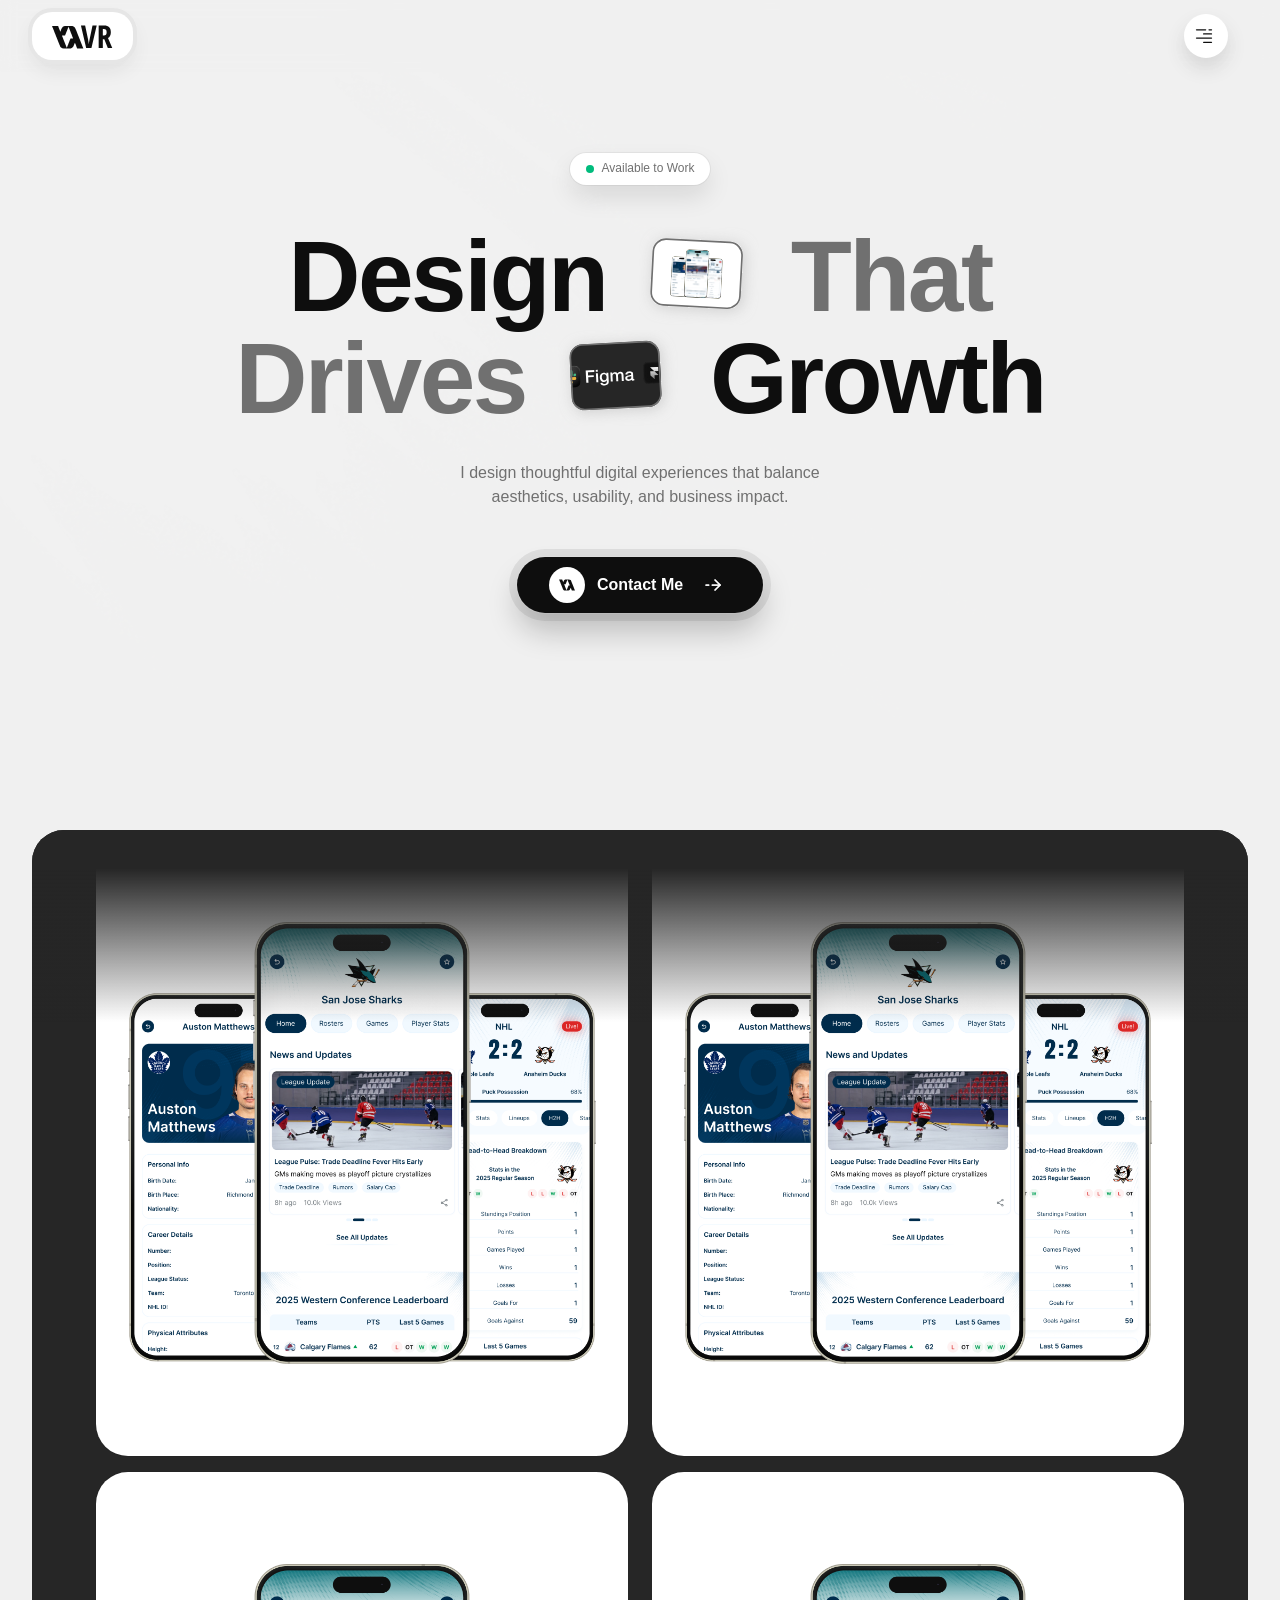
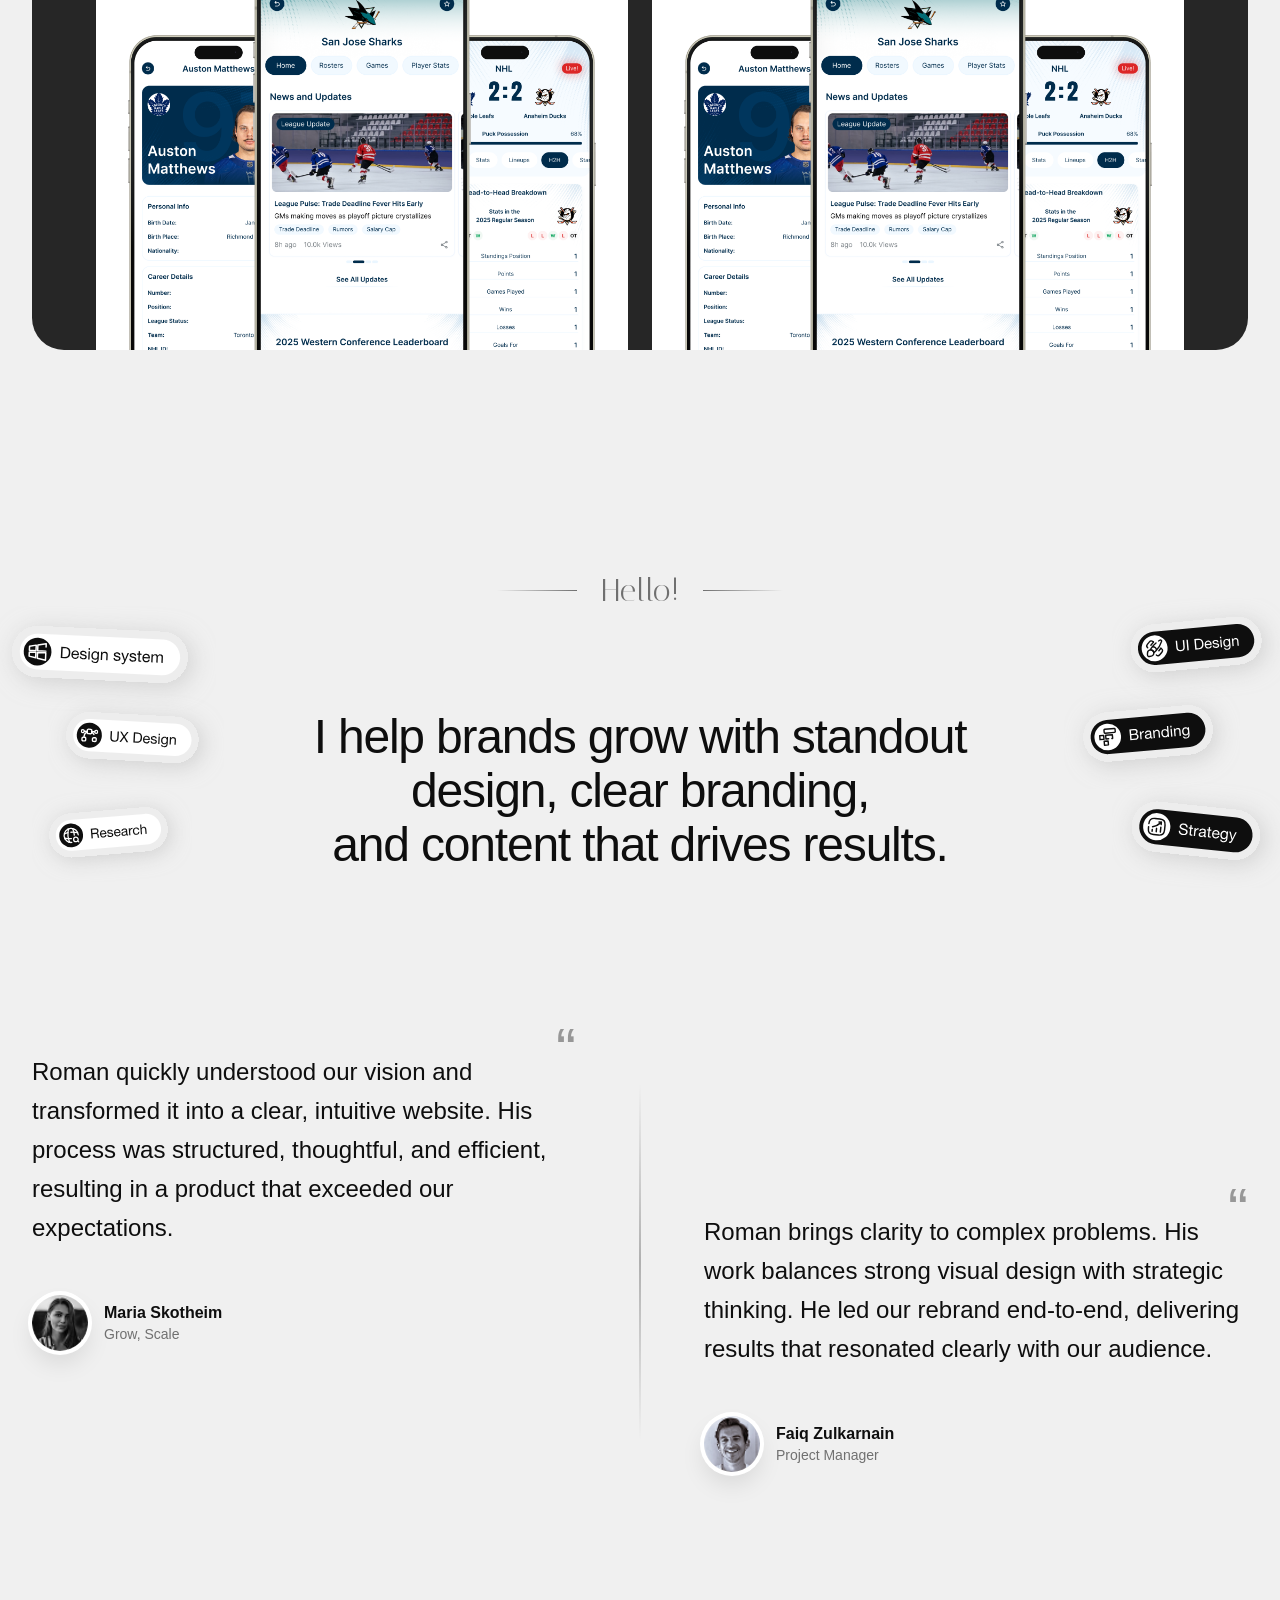
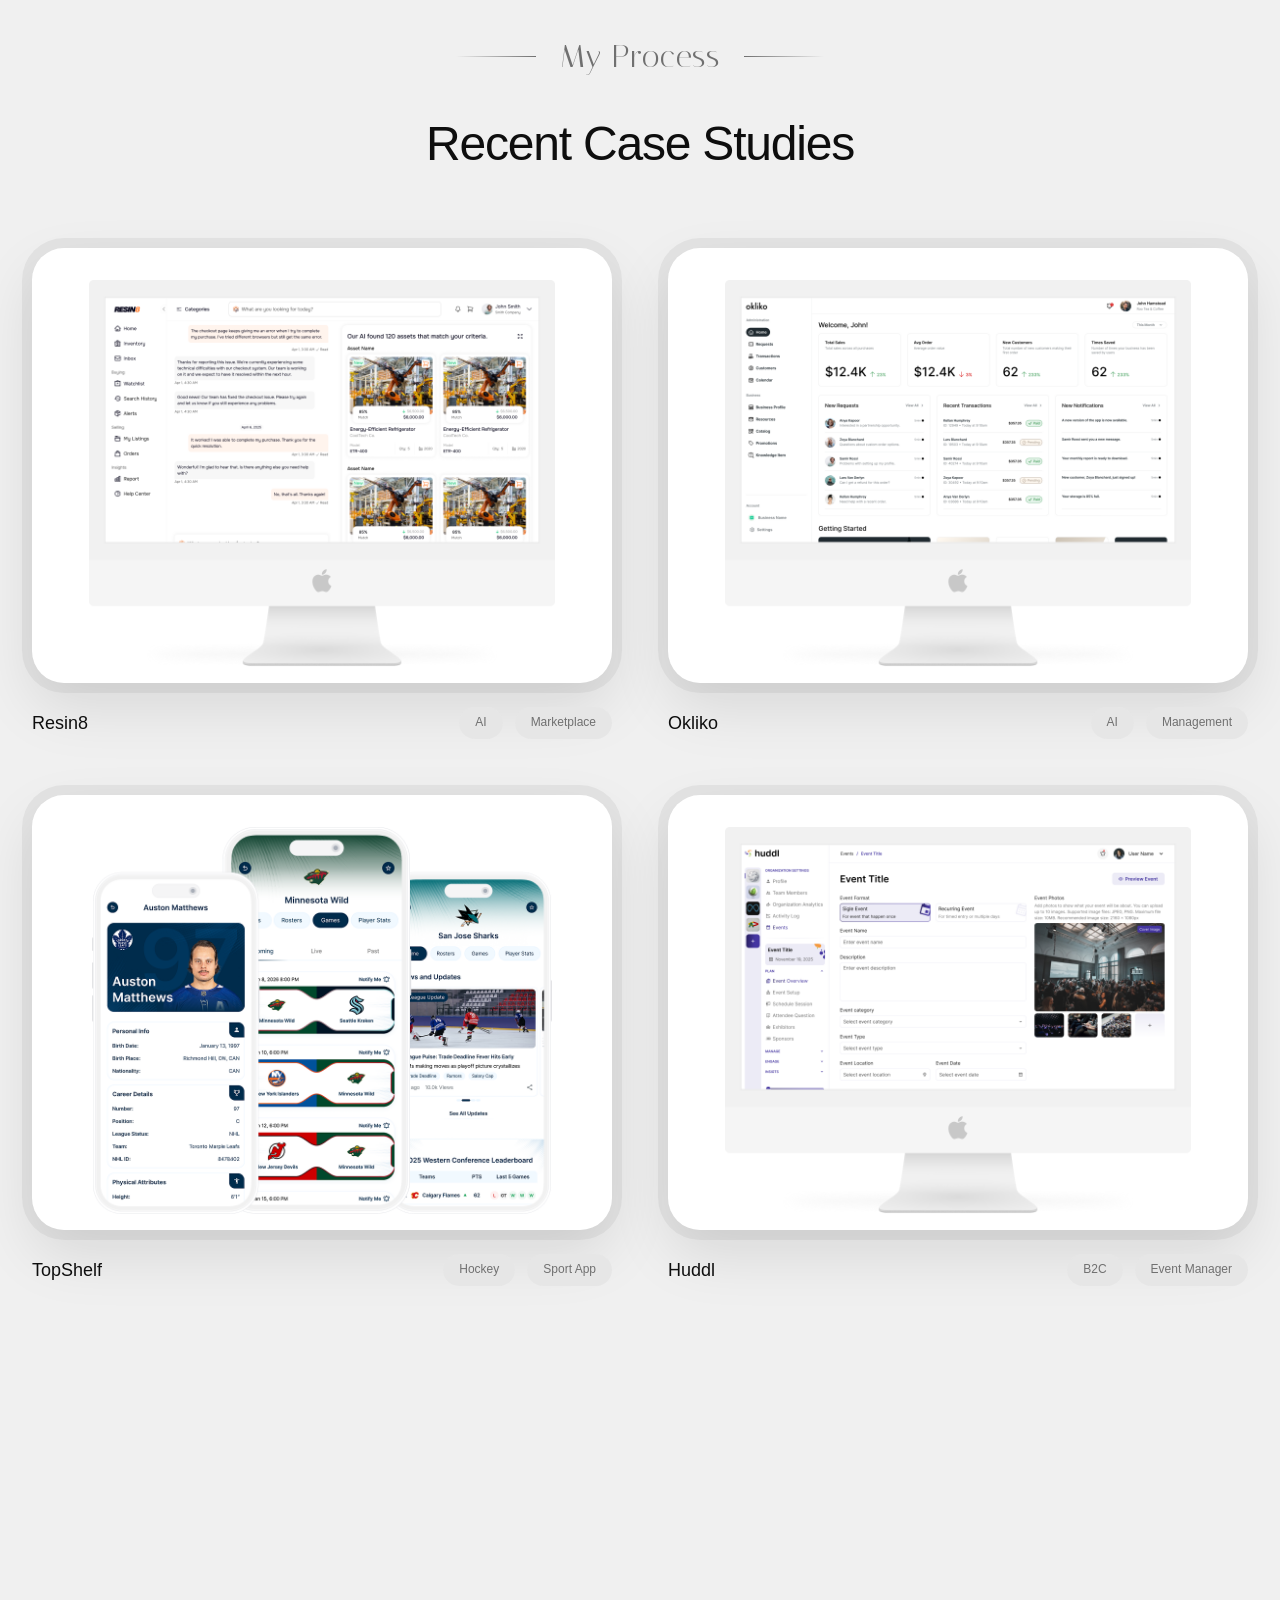
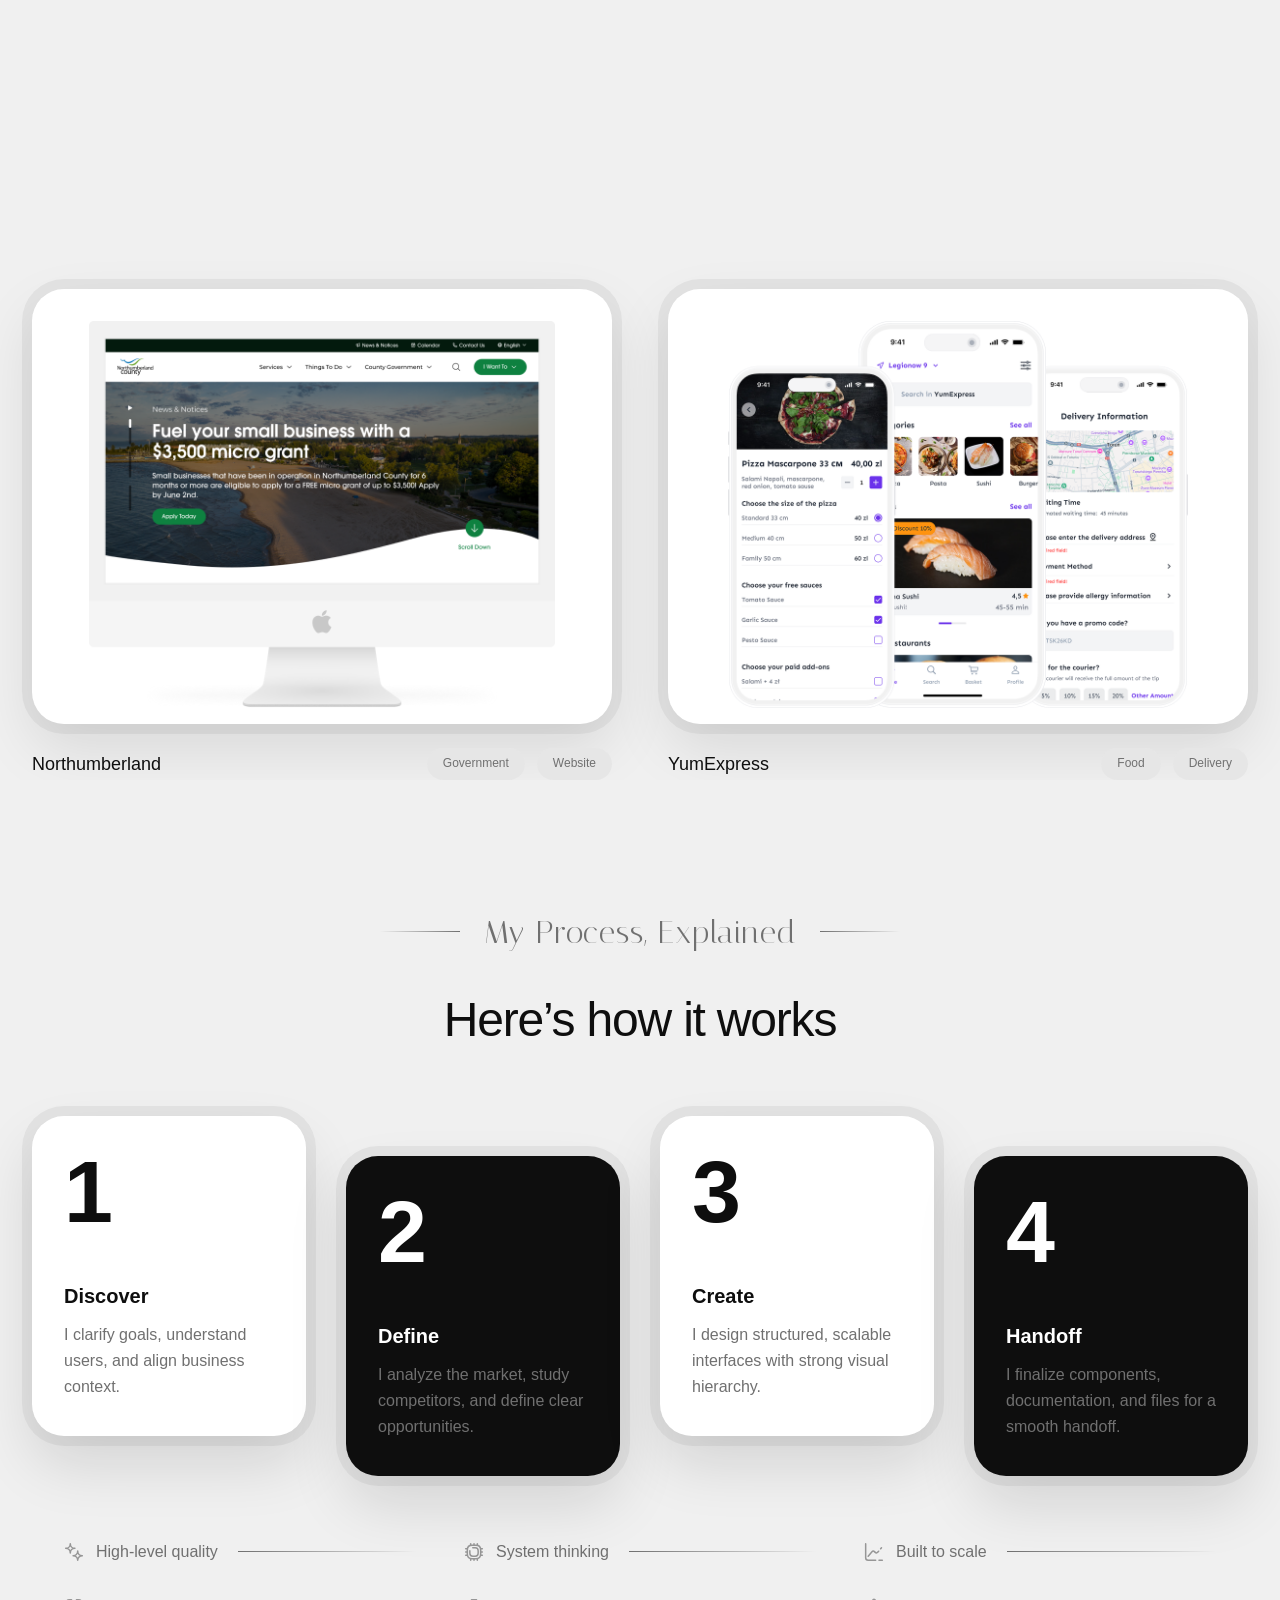
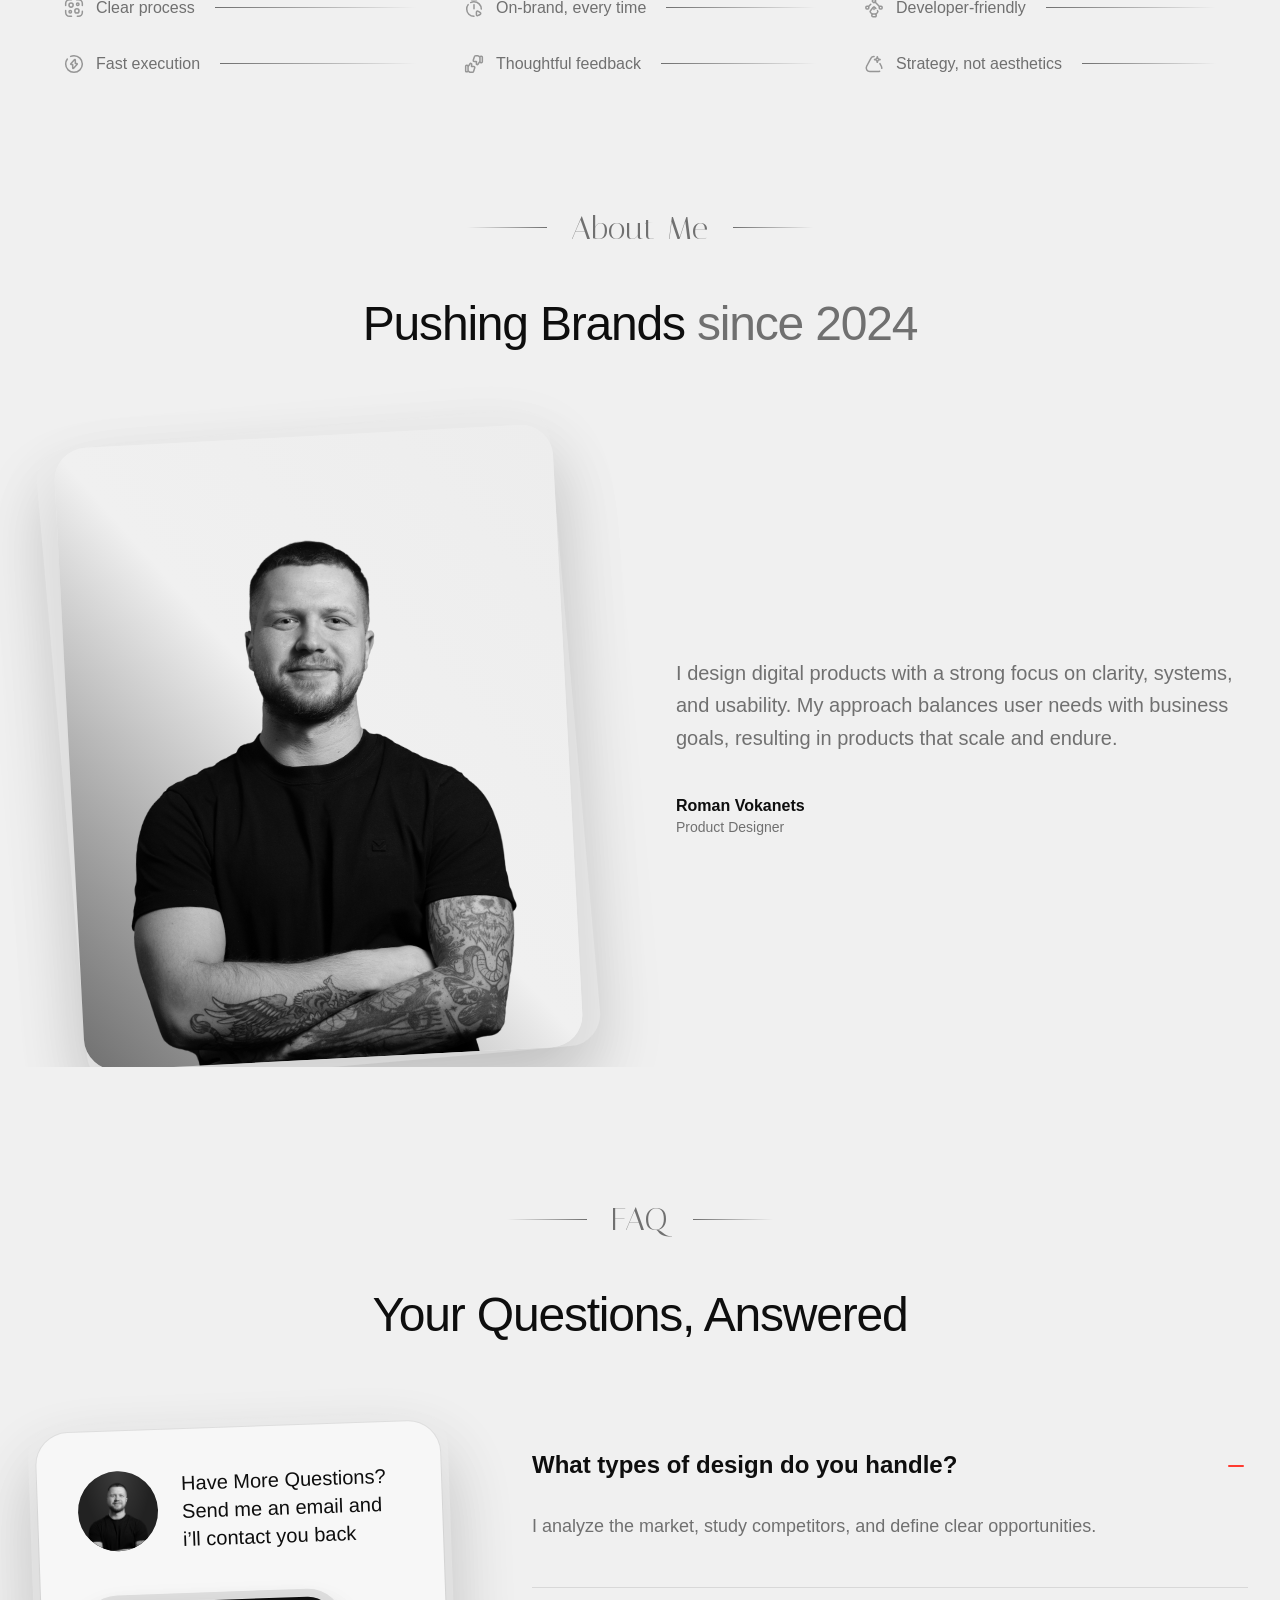
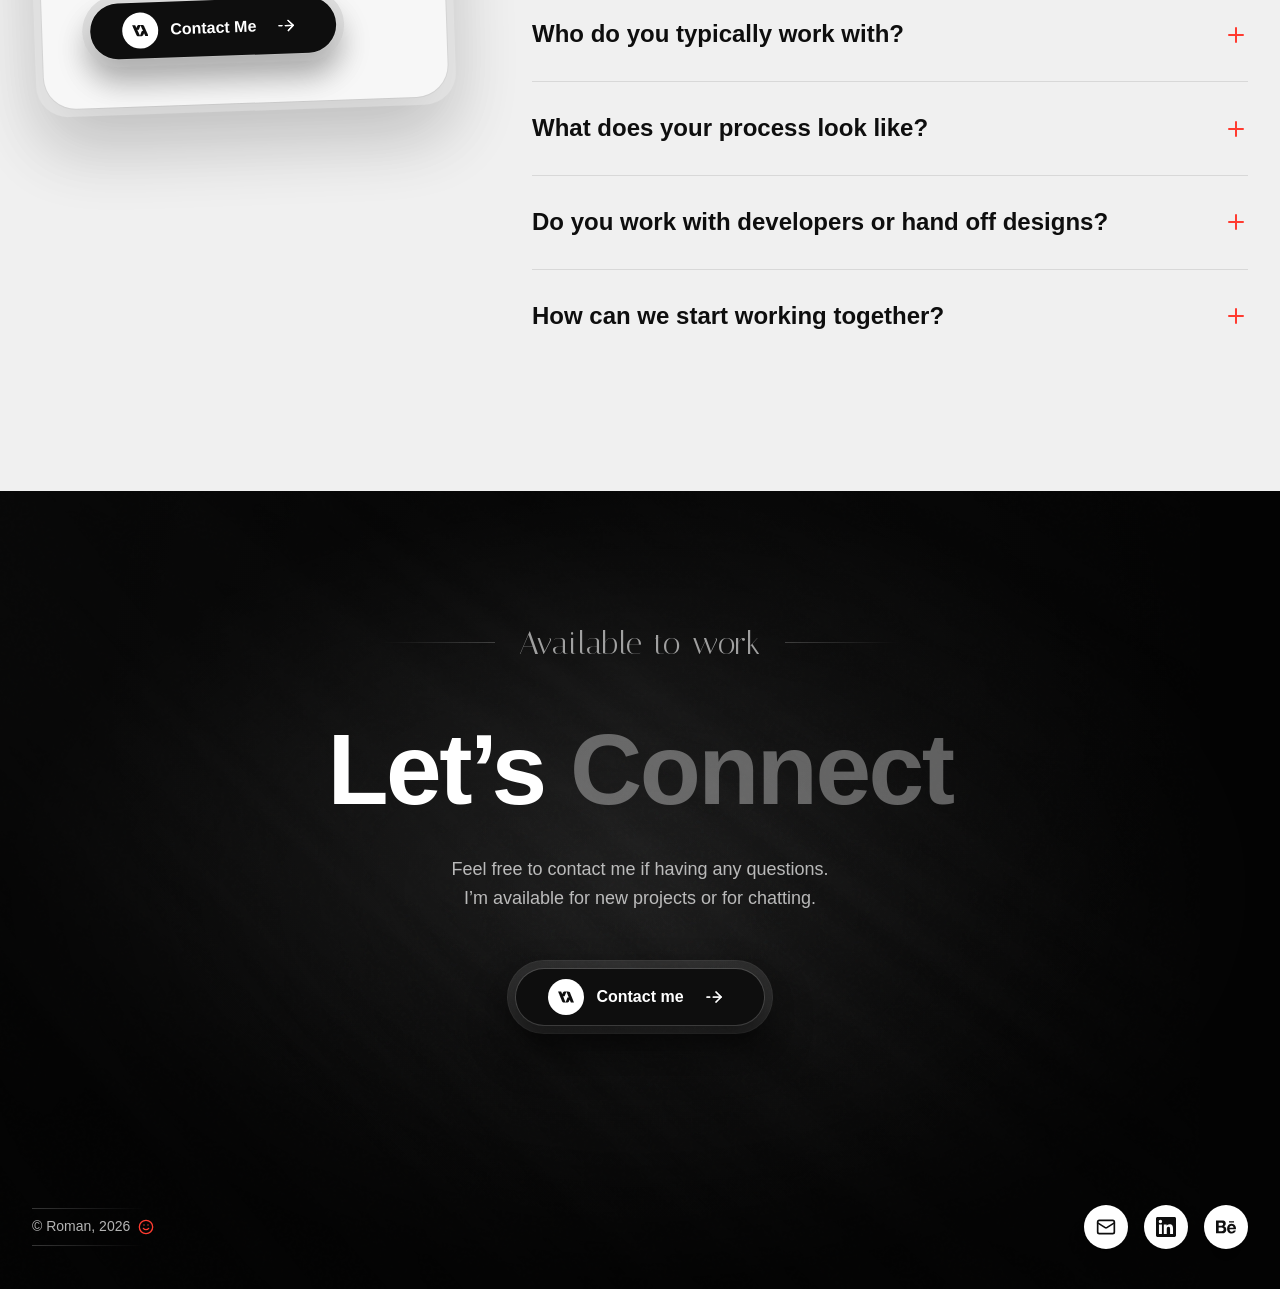
==== commit a7ea2ac9: "Update." ====
--- a/index.html
+++ b/index.html
@@ -94,6 +94,6 @@
   --ui-warning: var(--ui-color-warning-400);
   --ui-error: var(--ui-color-error-400);
   }
-}</style><title>Roman Portfolio</title><style>.project-roll-track[data-v-714e787e]{animation:project-roll-up-714e787e var(--duration,18s) linear infinite;will-change:transform}.project-roll-track[data-direction=down][data-v-714e787e]{animation-name:project-roll-down-714e787e}@keyframes project-roll-up-714e787e{0%{transform:translateY(0)}to{transform:translateY(-50%)}}@keyframes project-roll-down-714e787e{0%{transform:translateY(-50%)}to{transform:translateY(0)}}@media(prefers-reduced-motion:reduce){.project-roll-track[data-v-714e787e]{animation:none;transform:none}}</style><link rel="stylesheet" href="/_nuxt/entry.WZn5WueS.css" crossorigin><link rel="stylesheet" href="/_nuxt/index.CvgQV5gv.css" crossorigin><style>@layer components {:where(.i-lucide\:mail){display:inline-block;width:1em;height:1em;background-color:currentColor;-webkit-mask-image:var(--svg);mask-image:var(--svg);-webkit-mask-repeat:no-repeat;mask-repeat:no-repeat;-webkit-mask-size:100% 100%;mask-size:100% 100%;--svg:url("data:image/svg+xml,%3Csvg xmlns='http://www.w3.org/2000/svg' viewBox='0 0 24 24' width='24' height='24'%3E%3Cg fill='none' stroke='black' stroke-linecap='round' stroke-linejoin='round' stroke-width='2'%3E%3Cpath d='m22 7l-8.991 5.727a2 2 0 0 1-2.009 0L2 7'/%3E%3Crect width='20' height='16' x='2' y='4' rx='2'/%3E%3C/g%3E%3C/svg%3E")}:where(.i-lucide\:minus){display:inline-block;width:1em;height:1em;background-color:currentColor;-webkit-mask-image:var(--svg);mask-image:var(--svg);-webkit-mask-repeat:no-repeat;mask-repeat:no-repeat;-webkit-mask-size:100% 100%;mask-size:100% 100%;--svg:url("data:image/svg+xml,%3Csvg xmlns='http://www.w3.org/2000/svg' viewBox='0 0 24 24' width='24' height='24'%3E%3Cpath fill='none' stroke='black' stroke-linecap='round' stroke-linejoin='round' stroke-width='2' d='M5 12h14'/%3E%3C/svg%3E")}:where(.i-lucide\:plus){display:inline-block;width:1em;height:1em;background-color:currentColor;-webkit-mask-image:var(--svg);mask-image:var(--svg);-webkit-mask-repeat:no-repeat;mask-repeat:no-repeat;-webkit-mask-size:100% 100%;mask-size:100% 100%;--svg:url("data:image/svg+xml,%3Csvg xmlns='http://www.w3.org/2000/svg' viewBox='0 0 24 24' width='24' height='24'%3E%3Cpath fill='none' stroke='black' stroke-linecap='round' stroke-linejoin='round' stroke-width='2' d='M5 12h14m-7-7v14'/%3E%3C/svg%3E")}:where(.i-lucide\:smile){display:inline-block;width:1em;height:1em;background-color:currentColor;-webkit-mask-image:var(--svg);mask-image:var(--svg);-webkit-mask-repeat:no-repeat;mask-repeat:no-repeat;-webkit-mask-size:100% 100%;mask-size:100% 100%;--svg:url("data:image/svg+xml,%3Csvg xmlns='http://www.w3.org/2000/svg' viewBox='0 0 24 24' width='24' height='24'%3E%3Cg fill='none' stroke='black' stroke-linecap='round' stroke-linejoin='round' stroke-width='2'%3E%3Ccircle cx='12' cy='12' r='10'/%3E%3Cpath d='M8 14s1.5 2 4 2s4-2 4-2M9 9h.01M15 9h.01'/%3E%3C/g%3E%3C/svg%3E")}:where(.i-simple-icons\:behance){display:inline-block;width:1em;height:1em;background-color:currentColor;-webkit-mask-image:var(--svg);mask-image:var(--svg);-webkit-mask-repeat:no-repeat;mask-repeat:no-repeat;-webkit-mask-size:100% 100%;mask-size:100% 100%;--svg:url("data:image/svg+xml,%3Csvg xmlns='http://www.w3.org/2000/svg' viewBox='0 0 24 24' width='24' height='24'%3E%3Cpath fill='black' d='M16.969 16.927a2.56 2.56 0 0 0 1.901.677a2.5 2.5 0 0 0 1.531-.475c.362-.235.636-.584.779-.99h2.585a5.1 5.1 0 0 1-1.9 2.896a5.3 5.3 0 0 1-3.091.88a5.8 5.8 0 0 1-2.284-.433a4.9 4.9 0 0 1-1.723-1.211a5.7 5.7 0 0 1-1.08-1.874a7 7 0 0 1-.383-2.393c-.005-.8.129-1.595.396-2.349a5.31 5.31 0 0 1 5.088-3.604a4.9 4.9 0 0 1 2.376.563c.661.362 1.231.87 1.668 1.485a6.2 6.2 0 0 1 .943 2.133c.194.821.263 1.666.205 2.508h-7.699c-.063.79.184 1.574.688 2.187M6.947 4.084a8 8 0 0 1 1.928.198a4.3 4.3 0 0 1 1.49.638c.418.303.748.711.958 1.182c.241.579.357 1.203.341 1.83a3.5 3.5 0 0 1-.506 1.961a3.7 3.7 0 0 1-1.503 1.287a3.6 3.6 0 0 1 2.027 1.437c.464.747.697 1.615.67 2.494a4.6 4.6 0 0 1-.423 2.032a3.95 3.95 0 0 1-1.163 1.413a5.1 5.1 0 0 1-1.683.807a7 7 0 0 1-1.928.259H0V4.084zm-.235 12.9q.464.006.916-.099a2.2 2.2 0 0 0 .766-.332c.228-.158.411-.371.534-.619c.142-.317.208-.663.191-1.009a2.08 2.08 0 0 0-.642-1.715a2.62 2.62 0 0 0-1.696-.505h-3.54v4.279zm13.635-5.967a2.13 2.13 0 0 0-1.654-.619a2.34 2.34 0 0 0-1.163.259a2.5 2.5 0 0 0-.738.62a2.4 2.4 0 0 0-.396.792q-.111.36-.137.734h4.769a3.24 3.24 0 0 0-.679-1.785zm-13.813-.648a2.25 2.25 0 0 0 1.423-.433c.399-.355.607-.88.56-1.413a1.9 1.9 0 0 0-.178-.891a1.3 1.3 0 0 0-.495-.533a1.85 1.85 0 0 0-.711-.274a4 4 0 0 0-.835-.073H3.241v3.631h3.293zM21.62 5.122h-5.976v1.527h5.976z'/%3E%3C/svg%3E")}:where(.i-simple-icons\:linkedin){display:inline-block;width:1em;height:1em;background-color:currentColor;-webkit-mask-image:var(--svg);mask-image:var(--svg);-webkit-mask-repeat:no-repeat;mask-repeat:no-repeat;-webkit-mask-size:100% 100%;mask-size:100% 100%;--svg:url("data:image/svg+xml,%3Csvg xmlns='http://www.w3.org/2000/svg' viewBox='0 0 24 24' width='24' height='24'%3E%3Cpath fill='black' d='M20.447 20.452h-3.554v-5.569c0-1.328-.027-3.037-1.852-3.037c-1.853 0-2.136 1.445-2.136 2.939v5.667H9.351V9h3.414v1.561h.046c.477-.9 1.637-1.85 3.37-1.85c3.601 0 4.267 2.37 4.267 5.455v6.286zM5.337 7.433a2.06 2.06 0 0 1-2.063-2.065a2.064 2.064 0 1 1 2.063 2.065m1.782 13.019H3.555V9h3.564zM22.225 0H1.771C.792 0 0 .774 0 1.729v20.542C0 23.227.792 24 1.771 24h20.451C23.2 24 24 23.227 24 22.271V1.729C24 .774 23.2 0 22.222 0z'/%3E%3C/svg%3E")}}</style><link rel="preload" as="fetch" crossorigin="anonymous" href="/_payload.json?fe73795a-67cf-47e1-9c53-dada6ebfac4c"><link rel="modulepreload" as="script" crossorigin href="/_nuxt/Bsw9Rs3x.js"><link rel="modulepreload" as="script" crossorigin href="/_nuxt/CFHD3vRs.js"><link rel="modulepreload" as="script" crossorigin href="/_nuxt/DlAUqK2U.js"><link rel="preload" as="fetch" fetchpriority="low" crossorigin="anonymous" href="/_nuxt/builds/meta/fe73795a-67cf-47e1-9c53-dada6ebfac4c.json"><script type="module" src="/_nuxt/Bsw9Rs3x.js" crossorigin></script><link rel="prefetch" as="image" type="image/svg+xml" href="/_nuxt/ic_landing_figma.B1hMN1T_.svg"><link rel="prefetch" as="image" type="image/svg+xml" href="/_nuxt/ic_logo.CLYIuA2t.svg"><link rel="prefetch" as="image" type="image/svg+xml" href="/_nuxt/ic_top_logo.fQ0mRaUe.svg"><link rel="prefetch" as="image" type="image/svg+xml" href="/_nuxt/ic_landing_mobile_projects.Cj7rE7Nd.svg"><link rel="prefetch" as="image" type="image/svg+xml" href="/_nuxt/effect_sunshine.CONnIowV.svg"><link rel="prefetch" as="image" type="image/png" href="/_nuxt/img_mobile_projects.BnwYTqak.png"><link rel="prefetch" as="image" type="image/svg+xml" href="/_nuxt/tag_design_system.9SmMxqST.svg"><link rel="prefetch" as="image" type="image/svg+xml" href="/_nuxt/tag_ux_design.MSBUNjRa.svg"><link rel="prefetch" as="image" type="image/svg+xml" href="/_nuxt/tag_research.Cuu9ANiG.svg"><link rel="prefetch" as="image" type="image/svg+xml" href="/_nuxt/tag_ui_design.D_XbZTNM.svg"><link rel="prefetch" as="image" type="image/svg+xml" href="/_nuxt/tag_branding.DjH7KuK6.svg"><link rel="prefetch" as="image" type="image/svg+xml" href="/_nuxt/tag_strategy.CmZfN0ld.svg"><link rel="prefetch" as="image" type="image/png" href="/_nuxt/img_profile_male.kILURy8g.png"><link rel="prefetch" as="image" type="image/png" href="/_nuxt/img_case_study_resign8.DNEbG7b9.png"><link rel="prefetch" as="image" type="image/png" href="/_nuxt/img_case_study_okliko.CX-bz5ll.png"><link rel="prefetch" as="image" type="image/png" href="/_nuxt/img_case_study_topshelf.D3ZkkE2F.png"><link rel="prefetch" as="image" type="image/png" href="/_nuxt/img_case_study_huddl.-lb5QH-n.png"><link rel="prefetch" as="image" type="image/png" href="/_nuxt/img_case_study_airsprint.uC0hal0r.png"><link rel="prefetch" as="image" type="image/png" href="/_nuxt/img_case_study_mcleod.CgrkuO4j.png"><link rel="prefetch" as="image" type="image/png" href="/_nuxt/img_case_study_northumberland.5Gu1PUm_.png"><link rel="prefetch" as="image" type="image/png" href="/_nuxt/img_case_study_yumexpress.53uFAMNQ.png"><link rel="prefetch" as="image" type="image/png" href="/_nuxt/img_roman_profile.OPAvWB1u.png"><link rel="icon" href="/favicon.ico"><meta name="description" content="Portfolio of a product designer building thoughtful digital experiences."><meta property="og:title" content="Roman Portfolio"><meta property="og:description" content="Portfolio of a product designer building thoughtful digital experiences."><meta property="og:image" content="https://ui.nuxt.com/assets/templates/nuxt/starter-light.png"><meta name="twitter:image" content="https://ui.nuxt.com/assets/templates/nuxt/starter-light.png"><meta name="twitter:card" content="summary_large_image"><script>"use strict";(()=>{const t=window,e=document.documentElement,c=["dark","light"],n=getStorageValue("localStorage","nuxt-color-mode")||"system";let i=n==="system"?u():n;const r=e.getAttribute("data-color-mode-forced");r&&(i=r),l(i),t["__NUXT_COLOR_MODE__"]={preference:n,value:i,getColorScheme:u,addColorScheme:l,removeColorScheme:d};function l(o){const s=""+o+"",a="";e.classList?e.classList.add(s):e.className+=" "+s,a&&e.setAttribute("data-"+a,o)}function d(o){const s=""+o+"",a="";e.classList?e.classList.remove(s):e.className=e.className.replace(new RegExp(s,"g"),""),a&&e.removeAttribute("data-"+a)}function f(o){return t.matchMedia("(prefers-color-scheme"+o+")")}function u(){if(t.matchMedia&&f("").media!=="not all"){for(const o of c)if(f(":"+o).matches)return o}return"light"}})();function getStorageValue(t,e){switch(t){case"localStorage":return window.localStorage.getItem(e);case"sessionStorage":return window.sessionStorage.getItem(e);case"cookie":return getCookie(e);default:return null}}function getCookie(t){const c=("; "+window.document.cookie).split("; "+t+"=");if(c.length===2)return c.pop()?.split(";").shift()}</script></head><body><div id="__nuxt" class="isolate"><!--[--><!--[--><!--[--><!--[--><!--[--><div class="min-h-[calc(100vh-var(--ui-header-height))]"><!--[--><main><section id="home" class="relative overflow-hidden bg-[#f0f0f0]"><div class="pointer-events-none absolute inset-0" aria-hidden="true"><img src="/_nuxt/effect_sunshine.CONnIowV.svg" alt="" class="absolute max-w-none w-full opacity-100 mix-blend-screen" aria-hidden="true"></div><header class="fixed inset-x-0 top-0 z-50 border-black/5 bg-[#f0f0f0]/80 backdrop-blur"><nav aria-label="Primary" class="relative"><div class="w-full max-w-(--ui-container) mx-auto px-4 sm:px-6 lg:px-8 flex items-center justify-between py-3"><!--[--><a aria-current="page" href="/#home" class="router-link-active router-link-exact-active inline-flex items-center rounded-[20px] bg-white px-5 py-2 shadow-[0_10px_20px_rgba(0,0,0,0.08)] ring-4 ring-[#E6E6E6] focus-visible:ring-[#DADADA] focus-visible:outline-none" aria-label="Go to top"><img src="/_nuxt/ic_top_logo.fQ0mRaUe.svg" alt class="h-7 w-auto sm:h-8" aria-hidden="true"></a><!--[--><!--[--><!--[--><!--[--><!--[--><button type="button" id="reka-dropdown-menu-trigger-v-0" aria-haspopup="menu" aria-expanded="false" data-state="closed" aria-label="Open menu" data-slot="base" class="font-medium inline-flex items-center disabled:cursor-not-allowed aria-disabled:cursor-not-allowed disabled:opacity-75 aria-disabled:opacity-75 transition-colors px-2.5 py-1.5 text-sm gap-1.5 text-default hover:bg-accented/75 active:bg-accented/75 focus:outline-none focus-visible:bg-accented/75 disabled:bg-elevated aria-disabled:bg-elevated mr-5 h-11 w-11 rounded-full bg-white shadow-[0_10px_20px_rgba(0,0,0,0.12)]"><!--[--><!--[--><!----><!--]--><!--[--><img data-nuxt-img srcset="data:image/svg+xml,%3csvg%20width=&#39;24&#39;%20height=&#39;24&#39;%20viewBox=&#39;0%200%2024%2024&#39;%20fill=&#39;none&#39;%20xmlns=&#39;http://www.w3.org/2000/svg&#39;%3e%3cmask%20id=&#39;mask0_1807_1267&#39;%20style=&#39;mask-type:luminance&#39;%20maskUnits=&#39;userSpaceOnUse&#39;%20x=&#39;0&#39;%20y=&#39;0&#39;%20width=&#39;24&#39;%20height=&#39;24&#39;%3e%3cpath%20d=&#39;M23.5%200.5V23.5H0.5V0.5H23.5Z&#39;%20fill=&#39;white&#39;%20stroke=&#39;white&#39;/%3e%3c/mask%3e%3cg%20mask=&#39;url(%23mask0_1807_1267)&#39;%3e%3cpath%20d=&#39;M11.5298%209.5H20.9998Z&#39;%20fill=&#39;%230E0E0E&#39;/%3e%3cpath%20d=&#39;M11.5298%209.5H20.9998&#39;%20stroke=&#39;%230E0E0E&#39;%20stroke-width=&#39;1.5&#39;%20stroke-linecap=&#39;round&#39;%20stroke-linejoin=&#39;round&#39;/%3e%3cpath%20d=&#39;M3%2014.5H21Z&#39;%20fill=&#39;%230E0E0E&#39;/%3e%3cpath%20d=&#39;M3%2014.5H21&#39;%20stroke=&#39;%230E0E0E&#39;%20stroke-width=&#39;1.5&#39;%20stroke-linecap=&#39;round&#39;%20stroke-linejoin=&#39;round&#39;/%3e%3cpath%20d=&#39;M11.5298%2019.5H20.9998Z&#39;%20fill=&#39;%230E0E0E&#39;/%3e%3cpath%20d=&#39;M11.5298%2019.5H20.9998&#39;%20stroke=&#39;%230E0E0E&#39;%20stroke-width=&#39;1.5&#39;%20stroke-linecap=&#39;round&#39;%20stroke-linejoin=&#39;round&#39;/%3e%3cpath%20d=&#39;M13.95%204.5H3Z&#39;%20fill=&#39;%230E0E0E&#39;/%3e%3cpath%20d=&#39;M13.95%204.5H3&#39;%20stroke=&#39;%230E0E0E&#39;%20stroke-width=&#39;1.5&#39;%20stroke-linecap=&#39;round&#39;%20stroke-linejoin=&#39;round&#39;/%3e%3cpath%20d=&#39;M21%204.5H18.02Z&#39;%20fill=&#39;%230E0E0E&#39;/%3e%3cpath%20d=&#39;M21%204.5H18.02&#39;%20stroke=&#39;%230E0E0E&#39;%20stroke-width=&#39;1.5&#39;%20stroke-linecap=&#39;round&#39;%20stroke-linejoin=&#39;round&#39;/%3e%3c/g%3e%3c/svg%3e 1x, data:image/svg+xml,%3csvg%20width=&#39;24&#39;%20height=&#39;24&#39;%20viewBox=&#39;0%200%2024%2024&#39;%20fill=&#39;none&#39;%20xmlns=&#39;http://www.w3.org/2000/svg&#39;%3e%3cmask%20id=&#39;mask0_1807_1267&#39;%20style=&#39;mask-type:luminance&#39;%20maskUnits=&#39;userSpaceOnUse&#39;%20x=&#39;0&#39;%20y=&#39;0&#39;%20width=&#39;24&#39;%20height=&#39;24&#39;%3e%3cpath%20d=&#39;M23.5%200.5V23.5H0.5V0.5H23.5Z&#39;%20fill=&#39;white&#39;%20stroke=&#39;white&#39;/%3e%3c/mask%3e%3cg%20mask=&#39;url(%23mask0_1807_1267)&#39;%3e%3cpath%20d=&#39;M11.5298%209.5H20.9998Z&#39;%20fill=&#39;%230E0E0E&#39;/%3e%3cpath%20d=&#39;M11.5298%209.5H20.9998&#39;%20stroke=&#39;%230E0E0E&#39;%20stroke-width=&#39;1.5&#39;%20stroke-linecap=&#39;round&#39;%20stroke-linejoin=&#39;round&#39;/%3e%3cpath%20d=&#39;M3%2014.5H21Z&#39;%20fill=&#39;%230E0E0E&#39;/%3e%3cpath%20d=&#39;M3%2014.5H21&#39;%20stroke=&#39;%230E0E0E&#39;%20stroke-width=&#39;1.5&#39;%20stroke-linecap=&#39;round&#39;%20stroke-linejoin=&#39;round&#39;/%3e%3cpath%20d=&#39;M11.5298%2019.5H20.9998Z&#39;%20fill=&#39;%230E0E0E&#39;/%3e%3cpath%20d=&#39;M11.5298%2019.5H20.9998&#39;%20stroke=&#39;%230E0E0E&#39;%20stroke-width=&#39;1.5&#39;%20stroke-linecap=&#39;round&#39;%20stroke-linejoin=&#39;round&#39;/%3e%3cpath%20d=&#39;M13.95%204.5H3Z&#39;%20fill=&#39;%230E0E0E&#39;/%3e%3cpath%20d=&#39;M13.95%204.5H3&#39;%20stroke=&#39;%230E0E0E&#39;%20stroke-width=&#39;1.5&#39;%20stroke-linecap=&#39;round&#39;%20stroke-linejoin=&#39;round&#39;/%3e%3cpath%20d=&#39;M21%204.5H18.02Z&#39;%20fill=&#39;%230E0E0E&#39;/%3e%3cpath%20d=&#39;M21%204.5H18.02&#39;%20stroke=&#39;%230E0E0E&#39;%20stroke-width=&#39;1.5&#39;%20stroke-linecap=&#39;round&#39;%20stroke-linejoin=&#39;round&#39;/%3e%3c/g%3e%3c/svg%3e 2x" onerror="this.setAttribute(&#39;data-error&#39;, 1)" class="h-5 w-5" alt src="data:image/svg+xml,%3csvg%20width=&#39;24&#39;%20height=&#39;24&#39;%20viewBox=&#39;0%200%2024%2024&#39;%20fill=&#39;none&#39;%20xmlns=&#39;http://www.w3.org/2000/svg&#39;%3e%3cmask%20id=&#39;mask0_1807_1267&#39;%20style=&#39;mask-type:luminance&#39;%20maskUnits=&#39;userSpaceOnUse&#39;%20x=&#39;0&#39;%20y=&#39;0&#39;%20width=&#39;24&#39;%20height=&#39;24&#39;%3e%3cpath%20d=&#39;M23.5%200.5V23.5H0.5V0.5H23.5Z&#39;%20fill=&#39;white&#39;%20stroke=&#39;white&#39;/%3e%3c/mask%3e%3cg%20mask=&#39;url(%23mask0_1807_1267)&#39;%3e%3cpath%20d=&#39;M11.5298%209.5H20.9998Z&#39;%20fill=&#39;%230E0E0E&#39;/%3e%3cpath%20d=&#39;M11.5298%209.5H20.9998&#39;%20stroke=&#39;%230E0E0E&#39;%20stroke-width=&#39;1.5&#39;%20stroke-linecap=&#39;round&#39;%20stroke-linejoin=&#39;round&#39;/%3e%3cpath%20d=&#39;M3%2014.5H21Z&#39;%20fill=&#39;%230E0E0E&#39;/%3e%3cpath%20d=&#39;M3%2014.5H21&#39;%20stroke=&#39;%230E0E0E&#39;%20stroke-width=&#39;1.5&#39;%20stroke-linecap=&#39;round&#39;%20stroke-linejoin=&#39;round&#39;/%3e%3cpath%20d=&#39;M11.5298%2019.5H20.9998Z&#39;%20fill=&#39;%230E0E0E&#39;/%3e%3cpath%20d=&#39;M11.5298%2019.5H20.9998&#39;%20stroke=&#39;%230E0E0E&#39;%20stroke-width=&#39;1.5&#39;%20stroke-linecap=&#39;round&#39;%20stroke-linejoin=&#39;round&#39;/%3e%3cpath%20d=&#39;M13.95%204.5H3Z&#39;%20fill=&#39;%230E0E0E&#39;/%3e%3cpath%20d=&#39;M13.95%204.5H3&#39;%20stroke=&#39;%230E0E0E&#39;%20stroke-width=&#39;1.5&#39;%20stroke-linecap=&#39;round&#39;%20stroke-linejoin=&#39;round&#39;/%3e%3cpath%20d=&#39;M21%204.5H18.02Z&#39;%20fill=&#39;%230E0E0E&#39;/%3e%3cpath%20d=&#39;M21%204.5H18.02&#39;%20stroke=&#39;%230E0E0E&#39;%20stroke-width=&#39;1.5&#39;%20stroke-linecap=&#39;round&#39;%20stroke-linejoin=&#39;round&#39;/%3e%3c/g%3e%3c/svg%3e"><!--]--><!--[--><!----><!--]--><!--]--></button><!--]--><!--]--><!--[--><!----><!--v-if--><!--]--><!--]--><!--]--><!--]--><!--]--></div></nav></header><div class="w-full max-w-(--ui-container) mx-auto px-4 sm:px-6 lg:px-8 relative flex min-h-[86vh] items-center justify-center py-14 lg:py-32"><!--[--><div class="mx-auto flex max-w-5xl flex-col items-center text-center"><div class="mb-8 inline-flex items-center gap-2 rounded-full bg-white px-4 py-2 text-xs font-medium text-[#707070] shadow-[0_12px_24px_rgba(0,0,0,0.10)] ring-1 ring-black/5 sm:mb-10"><span class="h-2 w-2 rounded-full bg-emerald-500" aria-hidden="true"></span> Available to Work </div><h1 class="text-[40px] leading-[1.02] font-extrabold tracking-tight text-[#0E0E0E] sm:text-[40px] lg:text-7xl"><span class="flex flex-wrap items-center justify-center gap-4 lg:flex-nowrap lg:gap-8"><span class="whitespace-nowrap font-bold text-[#0E0E0E]">Design</span><span class="inline-flex items-center justify-center w-20 sm:w-20 lg:w-30"><img src="/_nuxt/ic_landing_mobile_projects.Cj7rE7Nd.svg" alt aria-hidden="true"></span><span class="whitespace-nowrap text-[#707070]">That</span></span><span class="flex flex-wrap items-center justify-center gap-4 lg:flex-nowrap lg:gap-8"><span class="whitespace-nowrap text-[#707070]">Drives</span><span class="inline-flex items-center justify-center w-20 sm:w-20 lg:w-30"><img src="/_nuxt/ic_landing_figma.B1hMN1T_.svg" alt aria-hidden="true"></span><span class="whitespace-nowrap font-bold text-[#0E0E0E]">Growth</span></span></h1><p class="mt-8 max-w-xl text-sm text-[#707070] sm:text-base"> I design thoughtful digital experiences that balance <br> aesthetics, usability, and business impact. </p><div class="mt-10 flex items-center justify-center rounded-full bg-[#DEDEDE] p-2"><!--[--><a href="/#contact" data-slot="base" class="inline-flex items-center disabled:cursor-not-allowed aria-disabled:cursor-not-allowed disabled:opacity-75 aria-disabled:opacity-75 transition-colors py-2 active:bg-inverted/90 disabled:bg-inverted aria-disabled:bg-inverted focus-visible:outline-2 focus-visible:outline-offset-2 focus-visible:outline-inverted h-14 gap-3 rounded-full bg-[#0E0E0E] px-6 text-sm font-semibold text-white shadow-[0_18px_30px_rgba(0,0,0,0.22)] ring-1 ring-white/10 hover:bg-neutral-800 focus-visible:ring-2 focus-visible:ring-neutral-900/30 focus-visible:ring-offset-2 focus-visible:ring-offset-[#f0f0f0] focus-visible:outline-none sm:px-8 sm:text-base"><!--[--><!--[--><span class="grid h-9 w-9 place-items-center rounded-full bg-white"><img src="/_nuxt/ic_logo.CLYIuA2t.svg" alt class="h-4 w-4" aria-hidden="true"></span><!--]--><!--[--><p class="font-bold">Contact Me</p><!--]--><!--[--><span class="grid h-9 w-9 place-items-center rounded-full"><img data-nuxt-img srcset="data:image/svg+xml,%3csvg%20width=&#39;24&#39;%20height=&#39;24&#39;%20viewBox=&#39;0%200%2024%2024&#39;%20fill=&#39;none&#39;%20xmlns=&#39;http://www.w3.org/2000/svg&#39;%3e%3cg%20clip-path=&#39;url(%23clip0_1807_1302)&#39;%3e%3cg%20clip-path=&#39;url(%23clip1_1807_1302)&#39;%3e%3cpath%20d=&#39;M14.4302%205.92969L20.5002%2011.9997L14.4302%2018.0697&#39;%20stroke=&#39;white&#39;%20stroke-width=&#39;1.5&#39;%20stroke-miterlimit=&#39;10&#39;%20stroke-linecap=&#39;round&#39;%20stroke-linejoin=&#39;round&#39;/%3e%3cpath%20d=&#39;M11.0098%2012H20.3298&#39;%20stroke=&#39;white&#39;%20stroke-width=&#39;1.5&#39;%20stroke-miterlimit=&#39;10&#39;%20stroke-linecap=&#39;round&#39;%20stroke-linejoin=&#39;round&#39;/%3e%3cpath%20d=&#39;M3.5%2012H6.97&#39;%20stroke=&#39;white&#39;%20stroke-width=&#39;1.5&#39;%20stroke-miterlimit=&#39;10&#39;%20stroke-linecap=&#39;round&#39;%20stroke-linejoin=&#39;round&#39;/%3e%3cpath%20d=&#39;M14.4302%205.92969L20.5002%2011.9997L14.4302%2018.0697&#39;%20stroke=&#39;white&#39;%20stroke-width=&#39;1.5&#39;%20stroke-miterlimit=&#39;10&#39;%20stroke-linecap=&#39;round&#39;%20stroke-linejoin=&#39;round&#39;/%3e%3cpath%20d=&#39;M11.0098%2012H20.3298&#39;%20stroke=&#39;white&#39;%20stroke-width=&#39;1.5&#39;%20stroke-miterlimit=&#39;10&#39;%20stroke-linecap=&#39;round&#39;%20stroke-linejoin=&#39;round&#39;/%3e%3cpath%20d=&#39;M3.5%2012H6.97&#39;%20stroke=&#39;white&#39;%20stroke-width=&#39;1.5&#39;%20stroke-miterlimit=&#39;10&#39;%20stroke-linecap=&#39;round&#39;%20stroke-linejoin=&#39;round&#39;/%3e%3c/g%3e%3c/g%3e%3cdefs%3e%3cclipPath%20id=&#39;clip0_1807_1302&#39;%3e%3crect%20width=&#39;24&#39;%20height=&#39;24&#39;%20fill=&#39;white&#39;/%3e%3c/clipPath%3e%3cclipPath%20id=&#39;clip1_1807_1302&#39;%3e%3crect%20width=&#39;24&#39;%20height=&#39;24&#39;%20fill=&#39;white&#39;/%3e%3c/clipPath%3e%3c/defs%3e%3c/svg%3e 1x, data:image/svg+xml,%3csvg%20width=&#39;24&#39;%20height=&#39;24&#39;%20viewBox=&#39;0%200%2024%2024&#39;%20fill=&#39;none&#39;%20xmlns=&#39;http://www.w3.org/2000/svg&#39;%3e%3cg%20clip-path=&#39;url(%23clip0_1807_1302)&#39;%3e%3cg%20clip-path=&#39;url(%23clip1_1807_1302)&#39;%3e%3cpath%20d=&#39;M14.4302%205.92969L20.5002%2011.9997L14.4302%2018.0697&#39;%20stroke=&#39;white&#39;%20stroke-width=&#39;1.5&#39;%20stroke-miterlimit=&#39;10&#39;%20stroke-linecap=&#39;round&#39;%20stroke-linejoin=&#39;round&#39;/%3e%3cpath%20d=&#39;M11.0098%2012H20.3298&#39;%20stroke=&#39;white&#39;%20stroke-width=&#39;1.5&#39;%20stroke-miterlimit=&#39;10&#39;%20stroke-linecap=&#39;round&#39;%20stroke-linejoin=&#39;round&#39;/%3e%3cpath%20d=&#39;M3.5%2012H6.97&#39;%20stroke=&#39;white&#39;%20stroke-width=&#39;1.5&#39;%20stroke-miterlimit=&#39;10&#39;%20stroke-linecap=&#39;round&#39;%20stroke-linejoin=&#39;round&#39;/%3e%3cpath%20d=&#39;M14.4302%205.92969L20.5002%2011.9997L14.4302%2018.0697&#39;%20stroke=&#39;white&#39;%20stroke-width=&#39;1.5&#39;%20stroke-miterlimit=&#39;10&#39;%20stroke-linecap=&#39;round&#39;%20stroke-linejoin=&#39;round&#39;/%3e%3cpath%20d=&#39;M11.0098%2012H20.3298&#39;%20stroke=&#39;white&#39;%20stroke-width=&#39;1.5&#39;%20stroke-miterlimit=&#39;10&#39;%20stroke-linecap=&#39;round&#39;%20stroke-linejoin=&#39;round&#39;/%3e%3cpath%20d=&#39;M3.5%2012H6.97&#39;%20stroke=&#39;white&#39;%20stroke-width=&#39;1.5&#39;%20stroke-miterlimit=&#39;10&#39;%20stroke-linecap=&#39;round&#39;%20stroke-linejoin=&#39;round&#39;/%3e%3c/g%3e%3c/g%3e%3cdefs%3e%3cclipPath%20id=&#39;clip0_1807_1302&#39;%3e%3crect%20width=&#39;24&#39;%20height=&#39;24&#39;%20fill=&#39;white&#39;/%3e%3c/clipPath%3e%3cclipPath%20id=&#39;clip1_1807_1302&#39;%3e%3crect%20width=&#39;24&#39;%20height=&#39;24&#39;%20fill=&#39;white&#39;/%3e%3c/clipPath%3e%3c/defs%3e%3c/svg%3e 2x" onerror="this.setAttribute(&#39;data-error&#39;, 1)" class="h-5 w-5" src="data:image/svg+xml,%3csvg%20width=&#39;24&#39;%20height=&#39;24&#39;%20viewBox=&#39;0%200%2024%2024&#39;%20fill=&#39;none&#39;%20xmlns=&#39;http://www.w3.org/2000/svg&#39;%3e%3cg%20clip-path=&#39;url(%23clip0_1807_1302)&#39;%3e%3cg%20clip-path=&#39;url(%23clip1_1807_1302)&#39;%3e%3cpath%20d=&#39;M14.4302%205.92969L20.5002%2011.9997L14.4302%2018.0697&#39;%20stroke=&#39;white&#39;%20stroke-width=&#39;1.5&#39;%20stroke-miterlimit=&#39;10&#39;%20stroke-linecap=&#39;round&#39;%20stroke-linejoin=&#39;round&#39;/%3e%3cpath%20d=&#39;M11.0098%2012H20.3298&#39;%20stroke=&#39;white&#39;%20stroke-width=&#39;1.5&#39;%20stroke-miterlimit=&#39;10&#39;%20stroke-linecap=&#39;round&#39;%20stroke-linejoin=&#39;round&#39;/%3e%3cpath%20d=&#39;M3.5%2012H6.97&#39;%20stroke=&#39;white&#39;%20stroke-width=&#39;1.5&#39;%20stroke-miterlimit=&#39;10&#39;%20stroke-linecap=&#39;round&#39;%20stroke-linejoin=&#39;round&#39;/%3e%3cpath%20d=&#39;M14.4302%205.92969L20.5002%2011.9997L14.4302%2018.0697&#39;%20stroke=&#39;white&#39;%20stroke-width=&#39;1.5&#39;%20stroke-miterlimit=&#39;10&#39;%20stroke-linecap=&#39;round&#39;%20stroke-linejoin=&#39;round&#39;/%3e%3cpath%20d=&#39;M11.0098%2012H20.3298&#39;%20stroke=&#39;white&#39;%20stroke-width=&#39;1.5&#39;%20stroke-miterlimit=&#39;10&#39;%20stroke-linecap=&#39;round&#39;%20stroke-linejoin=&#39;round&#39;/%3e%3cpath%20d=&#39;M3.5%2012H6.97&#39;%20stroke=&#39;white&#39;%20stroke-width=&#39;1.5&#39;%20stroke-miterlimit=&#39;10&#39;%20stroke-linecap=&#39;round&#39;%20stroke-linejoin=&#39;round&#39;/%3e%3c/g%3e%3c/g%3e%3cdefs%3e%3cclipPath%20id=&#39;clip0_1807_1302&#39;%3e%3crect%20width=&#39;24&#39;%20height=&#39;24&#39;%20fill=&#39;white&#39;/%3e%3c/clipPath%3e%3cclipPath%20id=&#39;clip1_1807_1302&#39;%3e%3crect%20width=&#39;24&#39;%20height=&#39;24&#39;%20fill=&#39;white&#39;/%3e%3c/clipPath%3e%3c/defs%3e%3c/svg%3e"></span><!--]--><!--]--></a><!--]--></div></div><!--]--></div></section><section id="projects" class="bg-[#f0f0f0] sm:py-4 lg:py-14" data-v-714e787e><div class="w-full max-w-(--ui-container) mx-auto px-4 sm:px-6 lg:px-8" data-v-714e787e><!--[--><div class="relative grid h-155 grid-cols-1 gap-6 overflow-hidden rounded-4xl bg-[#262626] sm:grid-cols-2" style="" data-v-714e787e><div class="pointer-events-none absolute inset-x-0 top-0 z-20 h-48 bg-[linear-gradient(to_bottom,#262626FF_20%,#26262600_100%)]" aria-hidden="true" data-v-714e787e></div><!--[--><div class="relative h-full min-w-0 items-center justify-items-center overflow-hidden" data-v-714e787e><div class="relative h-full w-full overflow-hidden px-6 sm:ps-16 sm:pe-0" data-v-714e787e><div class="project-roll-track w-full" data-direction="up" style="--duration:45s;" data-v-714e787e><ul class="flex flex-col gap-4 pb-4" role="list" data-v-714e787e><!--[--><li class="w-full shrink-0" style="height:220px;" data-v-714e787e><article class="flex h-full flex-col rounded-4xl bg-white px-8 ring-1 ring-black/5" data-v-714e787e><div class="min-h-0 flex-1" data-v-714e787e><img src="/_nuxt/img_mobile_projects.BnwYTqak.png" alt="Project One" class="h-full w-full rounded-2xl object-contain" loading="lazy" data-v-714e787e></div></article></li><li class="w-full shrink-0" style="height:220px;" data-v-714e787e><article class="flex h-full flex-col rounded-4xl bg-white px-8 ring-1 ring-black/5" data-v-714e787e><div class="min-h-0 flex-1" data-v-714e787e><img src="/_nuxt/img_mobile_projects.BnwYTqak.png" alt="Project Two" class="h-full w-full rounded-2xl object-contain" loading="lazy" data-v-714e787e></div></article></li><li class="w-full shrink-0" style="height:220px;" data-v-714e787e><article class="flex h-full flex-col rounded-4xl bg-white px-8 ring-1 ring-black/5" data-v-714e787e><div class="min-h-0 flex-1" data-v-714e787e><img src="/_nuxt/img_mobile_projects.BnwYTqak.png" alt="Project Three" class="h-full w-full rounded-2xl object-contain" loading="lazy" data-v-714e787e></div></article></li><!--]--></ul></div></div></div><div class="relative h-full min-w-0 items-center justify-items-center overflow-hidden hidden sm:block" data-v-714e787e><div class="relative h-full w-full overflow-hidden px-6 sm:pe-16 sm:ps-0" data-v-714e787e><div class="project-roll-track w-full" data-direction="down" style="--duration:45s;" data-v-714e787e><ul class="flex flex-col gap-4 pb-4" role="list" data-v-714e787e><!--[--><li class="w-full shrink-0" style="height:220px;" data-v-714e787e><article class="flex h-full flex-col rounded-4xl bg-white px-8 ring-1 ring-black/5" data-v-714e787e><div class="min-h-0 flex-1" data-v-714e787e><img src="/_nuxt/img_mobile_projects.BnwYTqak.png" alt="Project Three" class="h-full w-full rounded-2xl object-contain" loading="lazy" data-v-714e787e></div></article></li><li class="w-full shrink-0" style="height:220px;" data-v-714e787e><article class="flex h-full flex-col rounded-4xl bg-white px-8 ring-1 ring-black/5" data-v-714e787e><div class="min-h-0 flex-1" data-v-714e787e><img src="/_nuxt/img_mobile_projects.BnwYTqak.png" alt="Project Two" class="h-full w-full rounded-2xl object-contain" loading="lazy" data-v-714e787e></div></article></li><li class="w-full shrink-0" style="height:220px;" data-v-714e787e><article class="flex h-full flex-col rounded-4xl bg-white px-8 ring-1 ring-black/5" data-v-714e787e><div class="min-h-0 flex-1" data-v-714e787e><img src="/_nuxt/img_mobile_projects.BnwYTqak.png" alt="Project One" class="h-full w-full rounded-2xl object-contain" loading="lazy" data-v-714e787e></div></article></li><!--]--></ul></div></div></div><!--]--></div><!--]--></div></section><section id="hello" class="relative overflow-hidden bg-[#f0f0f0] py-28 sm:py-32 lg:py-40"><div class="w-full max-w-(--ui-container) mx-auto px-4 sm:px-6 lg:px-8 relative"><!--[--><div class="relative"><div class="flex items-center justify-center gap-6"><span class="h-px w-20 bg-linear-to-r from-[#f0f0f0] to-[#707070]" aria-hidden="true"></span><p class="font-italiana text-[32px] font-medium tracking-wide text-[#707070]">Hello!</p><span class="h-px w-20 bg-linear-to-r from-[#707070] to-[#f0f0f0]" aria-hidden="true"></span></div><div class="pointer-events-none relative mx-auto mt-14 h-23 w-full max-w-sm px-2 lg:hidden" aria-hidden="true"><img src="/_nuxt/tag_branding.DjH7KuK6.svg" alt="Branding" class="absolute bottom-0 left-0 w-36 max-w-[40vw] -rotate-6 drop-shadow-[0_18px_26px_rgba(0,0,0,0.14)]" loading="lazy"><img src="/_nuxt/tag_ui_design.D_XbZTNM.svg" alt="UI Design" class="absolute bottom-6 left-1/2 w-40 max-w-[44vw] -translate-x-1/2 rotate-2 drop-shadow-[0_18px_26px_rgba(0,0,0,0.14)]" loading="lazy"><img src="/_nuxt/tag_strategy.CmZfN0ld.svg" alt="Strategy" class="absolute bottom-0 right-0 w-36 max-w-[40vw] rotate-6 drop-shadow-[0_18px_26px_rgba(0,0,0,0.14)]" loading="lazy"></div><div class="pointer-events-none absolute inset-0 hidden lg:block" aria-hidden="true"><img src="/_nuxt/tag_design_system.9SmMxqST.svg" alt="Design system" class="absolute top-10 left-0 w-56 -translate-x-10" loading="lazy"><img src="/_nuxt/tag_ux_design.MSBUNjRa.svg" alt="UX Design" class="absolute top-32 left-14 w-44 -translate-x-10" loading="lazy"><img src="/_nuxt/tag_research.Cuu9ANiG.svg" alt="Research" class="absolute top-56 left-10 w-40 -translate-x-10" loading="lazy"><img src="/_nuxt/tag_ui_design.D_XbZTNM.svg" alt="UI Design" class="absolute top-8 right-0 w-44 translate-x-10" loading="lazy"><img src="/_nuxt/tag_branding.DjH7KuK6.svg" alt="Branding" class="absolute top-30 right-12 w-44 translate-x-10" loading="lazy"><img src="/_nuxt/tag_strategy.CmZfN0ld.svg" alt="Strategy" class="absolute top-54 right-0 w-44 translate-x-10" loading="lazy"></div><div class="mx-auto mt-10 max-w-4xl text-center sm:mt-16 lg:mt-24"><h2 class="text-[28px] lg:text-5xl tracking-tight text-[#0E0E0E]"><span class="relative"><span class="sr-only">I help brands grow with standout
+}</style><title>Roman Portfolio</title><style>.project-roll-track[data-v-34ff10c8]{animation:project-roll-up-34ff10c8 var(--duration,18s) linear infinite;will-change:transform}.project-roll-track[data-direction=down][data-v-34ff10c8]{animation-name:project-roll-down-34ff10c8}@keyframes project-roll-up-34ff10c8{0%{transform:translateY(0)}to{transform:translateY(-50%)}}@keyframes project-roll-down-34ff10c8{0%{transform:translateY(-50%)}to{transform:translateY(0)}}@media(prefers-reduced-motion:reduce){.project-roll-track[data-v-34ff10c8]{animation:none;transform:none}}</style><link rel="stylesheet" href="/_nuxt/entry.DJbmN3Pd.css" crossorigin><link rel="stylesheet" href="/_nuxt/index.C5tOBddt.css" crossorigin><style>@layer components {:where(.i-lucide\:mail){display:inline-block;width:1em;height:1em;background-color:currentColor;-webkit-mask-image:var(--svg);mask-image:var(--svg);-webkit-mask-repeat:no-repeat;mask-repeat:no-repeat;-webkit-mask-size:100% 100%;mask-size:100% 100%;--svg:url("data:image/svg+xml,%3Csvg xmlns='http://www.w3.org/2000/svg' viewBox='0 0 24 24' width='24' height='24'%3E%3Cg fill='none' stroke='black' stroke-linecap='round' stroke-linejoin='round' stroke-width='2'%3E%3Cpath d='m22 7l-8.991 5.727a2 2 0 0 1-2.009 0L2 7'/%3E%3Crect width='20' height='16' x='2' y='4' rx='2'/%3E%3C/g%3E%3C/svg%3E")}:where(.i-lucide\:minus){display:inline-block;width:1em;height:1em;background-color:currentColor;-webkit-mask-image:var(--svg);mask-image:var(--svg);-webkit-mask-repeat:no-repeat;mask-repeat:no-repeat;-webkit-mask-size:100% 100%;mask-size:100% 100%;--svg:url("data:image/svg+xml,%3Csvg xmlns='http://www.w3.org/2000/svg' viewBox='0 0 24 24' width='24' height='24'%3E%3Cpath fill='none' stroke='black' stroke-linecap='round' stroke-linejoin='round' stroke-width='2' d='M5 12h14'/%3E%3C/svg%3E")}:where(.i-lucide\:plus){display:inline-block;width:1em;height:1em;background-color:currentColor;-webkit-mask-image:var(--svg);mask-image:var(--svg);-webkit-mask-repeat:no-repeat;mask-repeat:no-repeat;-webkit-mask-size:100% 100%;mask-size:100% 100%;--svg:url("data:image/svg+xml,%3Csvg xmlns='http://www.w3.org/2000/svg' viewBox='0 0 24 24' width='24' height='24'%3E%3Cpath fill='none' stroke='black' stroke-linecap='round' stroke-linejoin='round' stroke-width='2' d='M5 12h14m-7-7v14'/%3E%3C/svg%3E")}:where(.i-lucide\:smile){display:inline-block;width:1em;height:1em;background-color:currentColor;-webkit-mask-image:var(--svg);mask-image:var(--svg);-webkit-mask-repeat:no-repeat;mask-repeat:no-repeat;-webkit-mask-size:100% 100%;mask-size:100% 100%;--svg:url("data:image/svg+xml,%3Csvg xmlns='http://www.w3.org/2000/svg' viewBox='0 0 24 24' width='24' height='24'%3E%3Cg fill='none' stroke='black' stroke-linecap='round' stroke-linejoin='round' stroke-width='2'%3E%3Ccircle cx='12' cy='12' r='10'/%3E%3Cpath d='M8 14s1.5 2 4 2s4-2 4-2M9 9h.01M15 9h.01'/%3E%3C/g%3E%3C/svg%3E")}:where(.i-simple-icons\:behance){display:inline-block;width:1em;height:1em;background-color:currentColor;-webkit-mask-image:var(--svg);mask-image:var(--svg);-webkit-mask-repeat:no-repeat;mask-repeat:no-repeat;-webkit-mask-size:100% 100%;mask-size:100% 100%;--svg:url("data:image/svg+xml,%3Csvg xmlns='http://www.w3.org/2000/svg' viewBox='0 0 24 24' width='24' height='24'%3E%3Cpath fill='black' d='M16.969 16.927a2.56 2.56 0 0 0 1.901.677a2.5 2.5 0 0 0 1.531-.475c.362-.235.636-.584.779-.99h2.585a5.1 5.1 0 0 1-1.9 2.896a5.3 5.3 0 0 1-3.091.88a5.8 5.8 0 0 1-2.284-.433a4.9 4.9 0 0 1-1.723-1.211a5.7 5.7 0 0 1-1.08-1.874a7 7 0 0 1-.383-2.393c-.005-.8.129-1.595.396-2.349a5.31 5.31 0 0 1 5.088-3.604a4.9 4.9 0 0 1 2.376.563c.661.362 1.231.87 1.668 1.485a6.2 6.2 0 0 1 .943 2.133c.194.821.263 1.666.205 2.508h-7.699c-.063.79.184 1.574.688 2.187M6.947 4.084a8 8 0 0 1 1.928.198a4.3 4.3 0 0 1 1.49.638c.418.303.748.711.958 1.182c.241.579.357 1.203.341 1.83a3.5 3.5 0 0 1-.506 1.961a3.7 3.7 0 0 1-1.503 1.287a3.6 3.6 0 0 1 2.027 1.437c.464.747.697 1.615.67 2.494a4.6 4.6 0 0 1-.423 2.032a3.95 3.95 0 0 1-1.163 1.413a5.1 5.1 0 0 1-1.683.807a7 7 0 0 1-1.928.259H0V4.084zm-.235 12.9q.464.006.916-.099a2.2 2.2 0 0 0 .766-.332c.228-.158.411-.371.534-.619c.142-.317.208-.663.191-1.009a2.08 2.08 0 0 0-.642-1.715a2.62 2.62 0 0 0-1.696-.505h-3.54v4.279zm13.635-5.967a2.13 2.13 0 0 0-1.654-.619a2.34 2.34 0 0 0-1.163.259a2.5 2.5 0 0 0-.738.62a2.4 2.4 0 0 0-.396.792q-.111.36-.137.734h4.769a3.24 3.24 0 0 0-.679-1.785zm-13.813-.648a2.25 2.25 0 0 0 1.423-.433c.399-.355.607-.88.56-1.413a1.9 1.9 0 0 0-.178-.891a1.3 1.3 0 0 0-.495-.533a1.85 1.85 0 0 0-.711-.274a4 4 0 0 0-.835-.073H3.241v3.631h3.293zM21.62 5.122h-5.976v1.527h5.976z'/%3E%3C/svg%3E")}:where(.i-simple-icons\:linkedin){display:inline-block;width:1em;height:1em;background-color:currentColor;-webkit-mask-image:var(--svg);mask-image:var(--svg);-webkit-mask-repeat:no-repeat;mask-repeat:no-repeat;-webkit-mask-size:100% 100%;mask-size:100% 100%;--svg:url("data:image/svg+xml,%3Csvg xmlns='http://www.w3.org/2000/svg' viewBox='0 0 24 24' width='24' height='24'%3E%3Cpath fill='black' d='M20.447 20.452h-3.554v-5.569c0-1.328-.027-3.037-1.852-3.037c-1.853 0-2.136 1.445-2.136 2.939v5.667H9.351V9h3.414v1.561h.046c.477-.9 1.637-1.85 3.37-1.85c3.601 0 4.267 2.37 4.267 5.455v6.286zM5.337 7.433a2.06 2.06 0 0 1-2.063-2.065a2.064 2.064 0 1 1 2.063 2.065m1.782 13.019H3.555V9h3.564zM22.225 0H1.771C.792 0 0 .774 0 1.729v20.542C0 23.227.792 24 1.771 24h20.451C23.2 24 24 23.227 24 22.271V1.729C24 .774 23.2 0 22.222 0z'/%3E%3C/svg%3E")}}</style><link rel="preload" as="fetch" crossorigin="anonymous" href="/_payload.json?fa224cd5-5423-43af-8099-c9092df9bbf5"><link rel="modulepreload" as="script" crossorigin href="/_nuxt/D_XtiqzE.js"><link rel="modulepreload" as="script" crossorigin href="/_nuxt/DeVwdH9F.js"><link rel="modulepreload" as="script" crossorigin href="/_nuxt/DlAUqK2U.js"><link rel="preload" as="fetch" fetchpriority="low" crossorigin="anonymous" href="/_nuxt/builds/meta/fa224cd5-5423-43af-8099-c9092df9bbf5.json"><script type="module" src="/_nuxt/D_XtiqzE.js" crossorigin></script><link rel="prefetch" as="image" type="image/svg+xml" href="/_nuxt/ic_landing_figma.B1hMN1T_.svg"><link rel="prefetch" as="image" type="image/svg+xml" href="/_nuxt/ic_logo.CLYIuA2t.svg"><link rel="prefetch" as="image" type="image/svg+xml" href="/_nuxt/ic_top_logo.fQ0mRaUe.svg"><link rel="prefetch" as="image" type="image/svg+xml" href="/_nuxt/ic_landing_mobile_projects.Cj7rE7Nd.svg"><link rel="prefetch" as="image" type="image/svg+xml" href="/_nuxt/effect_sunshine.CONnIowV.svg"><link rel="prefetch" as="image" type="image/png" href="/_nuxt/img_mobile_projects.BnwYTqak.png"><link rel="prefetch" as="image" type="image/svg+xml" href="/_nuxt/tag_design_system.9SmMxqST.svg"><link rel="prefetch" as="image" type="image/svg+xml" href="/_nuxt/tag_ux_design.MSBUNjRa.svg"><link rel="prefetch" as="image" type="image/svg+xml" href="/_nuxt/tag_research.Cuu9ANiG.svg"><link rel="prefetch" as="image" type="image/svg+xml" href="/_nuxt/tag_ui_design.D_XbZTNM.svg"><link rel="prefetch" as="image" type="image/svg+xml" href="/_nuxt/tag_branding.DjH7KuK6.svg"><link rel="prefetch" as="image" type="image/svg+xml" href="/_nuxt/tag_strategy.CmZfN0ld.svg"><link rel="prefetch" as="image" type="image/png" href="/_nuxt/img_profile_male.kILURy8g.png"><link rel="prefetch" as="image" type="image/png" href="/_nuxt/img_case_study_resign8.DNEbG7b9.png"><link rel="prefetch" as="image" type="image/png" href="/_nuxt/img_case_study_okliko.CX-bz5ll.png"><link rel="prefetch" as="image" type="image/png" href="/_nuxt/img_case_study_topshelf.D3ZkkE2F.png"><link rel="prefetch" as="image" type="image/png" href="/_nuxt/img_case_study_huddl.-lb5QH-n.png"><link rel="prefetch" as="image" type="image/png" href="/_nuxt/img_case_study_airsprint.uC0hal0r.png"><link rel="prefetch" as="image" type="image/png" href="/_nuxt/img_case_study_mcleod.CgrkuO4j.png"><link rel="prefetch" as="image" type="image/png" href="/_nuxt/img_case_study_northumberland.5Gu1PUm_.png"><link rel="prefetch" as="image" type="image/png" href="/_nuxt/img_case_study_yumexpress.53uFAMNQ.png"><link rel="prefetch" as="image" type="image/png" href="/_nuxt/img_roman_profile.OPAvWB1u.png"><link rel="icon" href="/favicon.ico"><meta name="description" content="Portfolio of a product designer building thoughtful digital experiences."><meta property="og:title" content="Roman Portfolio"><meta property="og:description" content="Portfolio of a product designer building thoughtful digital experiences."><meta property="og:image" content="https://ui.nuxt.com/assets/templates/nuxt/starter-light.png"><meta name="twitter:image" content="https://ui.nuxt.com/assets/templates/nuxt/starter-light.png"><meta name="twitter:card" content="summary_large_image"><script>"use strict";(()=>{const t=window,e=document.documentElement,c=["dark","light"],n=getStorageValue("localStorage","nuxt-color-mode")||"system";let i=n==="system"?u():n;const r=e.getAttribute("data-color-mode-forced");r&&(i=r),l(i),t["__NUXT_COLOR_MODE__"]={preference:n,value:i,getColorScheme:u,addColorScheme:l,removeColorScheme:d};function l(o){const s=""+o+"",a="";e.classList?e.classList.add(s):e.className+=" "+s,a&&e.setAttribute("data-"+a,o)}function d(o){const s=""+o+"",a="";e.classList?e.classList.remove(s):e.className=e.className.replace(new RegExp(s,"g"),""),a&&e.removeAttribute("data-"+a)}function f(o){return t.matchMedia("(prefers-color-scheme"+o+")")}function u(){if(t.matchMedia&&f("").media!=="not all"){for(const o of c)if(f(":"+o).matches)return o}return"light"}})();function getStorageValue(t,e){switch(t){case"localStorage":return window.localStorage.getItem(e);case"sessionStorage":return window.sessionStorage.getItem(e);case"cookie":return getCookie(e);default:return null}}function getCookie(t){const c=("; "+window.document.cookie).split("; "+t+"=");if(c.length===2)return c.pop()?.split(";").shift()}</script></head><body><div id="__nuxt" class="isolate"><!--[--><!--[--><!--[--><!--[--><!--[--><div class="min-h-[calc(100vh-var(--ui-header-height))]"><!--[--><main><section id="home" class="relative overflow-hidden bg-[#f0f0f0]"><div class="pointer-events-none absolute inset-0" aria-hidden="true"><img src="/_nuxt/effect_sunshine.CONnIowV.svg" alt="" class="absolute max-w-none w-full opacity-100 mix-blend-screen" aria-hidden="true"></div><header class="fixed inset-x-0 top-0 z-50 border-black/5 bg-[#f0f0f0]/80 backdrop-blur"><nav aria-label="Primary" class="relative"><div class="w-full max-w-(--ui-container) mx-auto px-4 sm:px-6 lg:px-8 flex items-center justify-between py-3"><!--[--><a aria-current="page" href="/#home" class="router-link-active router-link-exact-active inline-flex items-center rounded-[20px] bg-white px-5 py-2 shadow-[0_10px_20px_rgba(0,0,0,0.08)] ring-4 ring-[#E6E6E6] focus-visible:ring-[#DADADA] focus-visible:outline-none" aria-label="Go to top"><img src="/_nuxt/ic_top_logo.fQ0mRaUe.svg" alt class="h-7 w-auto sm:h-8" aria-hidden="true"></a><!--[--><!--[--><!--[--><!--[--><!--[--><button type="button" id="reka-dropdown-menu-trigger-v-0" aria-haspopup="menu" aria-expanded="false" data-state="closed" aria-label="Open menu" data-slot="base" class="font-medium inline-flex items-center disabled:cursor-not-allowed aria-disabled:cursor-not-allowed disabled:opacity-75 aria-disabled:opacity-75 transition-colors px-2.5 py-1.5 text-sm gap-1.5 text-default hover:bg-accented/75 active:bg-accented/75 focus:outline-none focus-visible:bg-accented/75 disabled:bg-elevated aria-disabled:bg-elevated mr-5 h-11 w-11 rounded-full bg-white shadow-[0_10px_20px_rgba(0,0,0,0.12)]"><!--[--><!--[--><!----><!--]--><!--[--><img data-nuxt-img srcset="data:image/svg+xml,%3csvg%20width=&#39;24&#39;%20height=&#39;24&#39;%20viewBox=&#39;0%200%2024%2024&#39;%20fill=&#39;none&#39;%20xmlns=&#39;http://www.w3.org/2000/svg&#39;%3e%3cmask%20id=&#39;mask0_1807_1267&#39;%20style=&#39;mask-type:luminance&#39;%20maskUnits=&#39;userSpaceOnUse&#39;%20x=&#39;0&#39;%20y=&#39;0&#39;%20width=&#39;24&#39;%20height=&#39;24&#39;%3e%3cpath%20d=&#39;M23.5%200.5V23.5H0.5V0.5H23.5Z&#39;%20fill=&#39;white&#39;%20stroke=&#39;white&#39;/%3e%3c/mask%3e%3cg%20mask=&#39;url(%23mask0_1807_1267)&#39;%3e%3cpath%20d=&#39;M11.5298%209.5H20.9998Z&#39;%20fill=&#39;%230E0E0E&#39;/%3e%3cpath%20d=&#39;M11.5298%209.5H20.9998&#39;%20stroke=&#39;%230E0E0E&#39;%20stroke-width=&#39;1.5&#39;%20stroke-linecap=&#39;round&#39;%20stroke-linejoin=&#39;round&#39;/%3e%3cpath%20d=&#39;M3%2014.5H21Z&#39;%20fill=&#39;%230E0E0E&#39;/%3e%3cpath%20d=&#39;M3%2014.5H21&#39;%20stroke=&#39;%230E0E0E&#39;%20stroke-width=&#39;1.5&#39;%20stroke-linecap=&#39;round&#39;%20stroke-linejoin=&#39;round&#39;/%3e%3cpath%20d=&#39;M11.5298%2019.5H20.9998Z&#39;%20fill=&#39;%230E0E0E&#39;/%3e%3cpath%20d=&#39;M11.5298%2019.5H20.9998&#39;%20stroke=&#39;%230E0E0E&#39;%20stroke-width=&#39;1.5&#39;%20stroke-linecap=&#39;round&#39;%20stroke-linejoin=&#39;round&#39;/%3e%3cpath%20d=&#39;M13.95%204.5H3Z&#39;%20fill=&#39;%230E0E0E&#39;/%3e%3cpath%20d=&#39;M13.95%204.5H3&#39;%20stroke=&#39;%230E0E0E&#39;%20stroke-width=&#39;1.5&#39;%20stroke-linecap=&#39;round&#39;%20stroke-linejoin=&#39;round&#39;/%3e%3cpath%20d=&#39;M21%204.5H18.02Z&#39;%20fill=&#39;%230E0E0E&#39;/%3e%3cpath%20d=&#39;M21%204.5H18.02&#39;%20stroke=&#39;%230E0E0E&#39;%20stroke-width=&#39;1.5&#39;%20stroke-linecap=&#39;round&#39;%20stroke-linejoin=&#39;round&#39;/%3e%3c/g%3e%3c/svg%3e 1x, data:image/svg+xml,%3csvg%20width=&#39;24&#39;%20height=&#39;24&#39;%20viewBox=&#39;0%200%2024%2024&#39;%20fill=&#39;none&#39;%20xmlns=&#39;http://www.w3.org/2000/svg&#39;%3e%3cmask%20id=&#39;mask0_1807_1267&#39;%20style=&#39;mask-type:luminance&#39;%20maskUnits=&#39;userSpaceOnUse&#39;%20x=&#39;0&#39;%20y=&#39;0&#39;%20width=&#39;24&#39;%20height=&#39;24&#39;%3e%3cpath%20d=&#39;M23.5%200.5V23.5H0.5V0.5H23.5Z&#39;%20fill=&#39;white&#39;%20stroke=&#39;white&#39;/%3e%3c/mask%3e%3cg%20mask=&#39;url(%23mask0_1807_1267)&#39;%3e%3cpath%20d=&#39;M11.5298%209.5H20.9998Z&#39;%20fill=&#39;%230E0E0E&#39;/%3e%3cpath%20d=&#39;M11.5298%209.5H20.9998&#39;%20stroke=&#39;%230E0E0E&#39;%20stroke-width=&#39;1.5&#39;%20stroke-linecap=&#39;round&#39;%20stroke-linejoin=&#39;round&#39;/%3e%3cpath%20d=&#39;M3%2014.5H21Z&#39;%20fill=&#39;%230E0E0E&#39;/%3e%3cpath%20d=&#39;M3%2014.5H21&#39;%20stroke=&#39;%230E0E0E&#39;%20stroke-width=&#39;1.5&#39;%20stroke-linecap=&#39;round&#39;%20stroke-linejoin=&#39;round&#39;/%3e%3cpath%20d=&#39;M11.5298%2019.5H20.9998Z&#39;%20fill=&#39;%230E0E0E&#39;/%3e%3cpath%20d=&#39;M11.5298%2019.5H20.9998&#39;%20stroke=&#39;%230E0E0E&#39;%20stroke-width=&#39;1.5&#39;%20stroke-linecap=&#39;round&#39;%20stroke-linejoin=&#39;round&#39;/%3e%3cpath%20d=&#39;M13.95%204.5H3Z&#39;%20fill=&#39;%230E0E0E&#39;/%3e%3cpath%20d=&#39;M13.95%204.5H3&#39;%20stroke=&#39;%230E0E0E&#39;%20stroke-width=&#39;1.5&#39;%20stroke-linecap=&#39;round&#39;%20stroke-linejoin=&#39;round&#39;/%3e%3cpath%20d=&#39;M21%204.5H18.02Z&#39;%20fill=&#39;%230E0E0E&#39;/%3e%3cpath%20d=&#39;M21%204.5H18.02&#39;%20stroke=&#39;%230E0E0E&#39;%20stroke-width=&#39;1.5&#39;%20stroke-linecap=&#39;round&#39;%20stroke-linejoin=&#39;round&#39;/%3e%3c/g%3e%3c/svg%3e 2x" onerror="this.setAttribute(&#39;data-error&#39;, 1)" class="h-5 w-5" alt src="data:image/svg+xml,%3csvg%20width=&#39;24&#39;%20height=&#39;24&#39;%20viewBox=&#39;0%200%2024%2024&#39;%20fill=&#39;none&#39;%20xmlns=&#39;http://www.w3.org/2000/svg&#39;%3e%3cmask%20id=&#39;mask0_1807_1267&#39;%20style=&#39;mask-type:luminance&#39;%20maskUnits=&#39;userSpaceOnUse&#39;%20x=&#39;0&#39;%20y=&#39;0&#39;%20width=&#39;24&#39;%20height=&#39;24&#39;%3e%3cpath%20d=&#39;M23.5%200.5V23.5H0.5V0.5H23.5Z&#39;%20fill=&#39;white&#39;%20stroke=&#39;white&#39;/%3e%3c/mask%3e%3cg%20mask=&#39;url(%23mask0_1807_1267)&#39;%3e%3cpath%20d=&#39;M11.5298%209.5H20.9998Z&#39;%20fill=&#39;%230E0E0E&#39;/%3e%3cpath%20d=&#39;M11.5298%209.5H20.9998&#39;%20stroke=&#39;%230E0E0E&#39;%20stroke-width=&#39;1.5&#39;%20stroke-linecap=&#39;round&#39;%20stroke-linejoin=&#39;round&#39;/%3e%3cpath%20d=&#39;M3%2014.5H21Z&#39;%20fill=&#39;%230E0E0E&#39;/%3e%3cpath%20d=&#39;M3%2014.5H21&#39;%20stroke=&#39;%230E0E0E&#39;%20stroke-width=&#39;1.5&#39;%20stroke-linecap=&#39;round&#39;%20stroke-linejoin=&#39;round&#39;/%3e%3cpath%20d=&#39;M11.5298%2019.5H20.9998Z&#39;%20fill=&#39;%230E0E0E&#39;/%3e%3cpath%20d=&#39;M11.5298%2019.5H20.9998&#39;%20stroke=&#39;%230E0E0E&#39;%20stroke-width=&#39;1.5&#39;%20stroke-linecap=&#39;round&#39;%20stroke-linejoin=&#39;round&#39;/%3e%3cpath%20d=&#39;M13.95%204.5H3Z&#39;%20fill=&#39;%230E0E0E&#39;/%3e%3cpath%20d=&#39;M13.95%204.5H3&#39;%20stroke=&#39;%230E0E0E&#39;%20stroke-width=&#39;1.5&#39;%20stroke-linecap=&#39;round&#39;%20stroke-linejoin=&#39;round&#39;/%3e%3cpath%20d=&#39;M21%204.5H18.02Z&#39;%20fill=&#39;%230E0E0E&#39;/%3e%3cpath%20d=&#39;M21%204.5H18.02&#39;%20stroke=&#39;%230E0E0E&#39;%20stroke-width=&#39;1.5&#39;%20stroke-linecap=&#39;round&#39;%20stroke-linejoin=&#39;round&#39;/%3e%3c/g%3e%3c/svg%3e"><!--]--><!--[--><!----><!--]--><!--]--></button><!--]--><!--]--><!--[--><!----><!--v-if--><!--]--><!--]--><!--]--><!--]--><!--]--></div></nav></header><div class="w-full max-w-(--ui-container) mx-auto px-4 sm:px-6 lg:px-8 relative flex min-h-[86vh] items-center justify-center py-14 lg:py-32"><!--[--><div class="mx-auto flex max-w-5xl flex-col items-center text-center"><div class="mb-8 inline-flex items-center gap-2 rounded-full bg-white px-4 py-2 text-xs font-medium text-[#707070] shadow-[0_12px_24px_rgba(0,0,0,0.10)] ring-1 ring-black/5 sm:mb-10"><span class="h-2 w-2 rounded-full bg-emerald-500" aria-hidden="true"></span> Available to Work </div><h1 class="leading-[1.02] font-extrabold tracking-tight text-[#0E0E0E] text-[40px] lg:text-[100px]"><span class="flex flex-wrap items-center justify-center gap-4 lg:flex-nowrap lg:gap-8"><span class="whitespace-nowrap font-bold text-[#0E0E0E]">Design</span><span class="inline-flex items-center justify-center w-20 sm:w-20 lg:w-30"><img src="/_nuxt/ic_landing_mobile_projects.Cj7rE7Nd.svg" alt aria-hidden="true"></span><span class="whitespace-nowrap text-[#707070]">That</span></span><span class="flex flex-wrap items-center justify-center gap-4 lg:flex-nowrap lg:gap-8"><span class="whitespace-nowrap text-[#707070]">Drives</span><span class="inline-flex items-center justify-center w-20 sm:w-20 lg:w-30"><img src="/_nuxt/ic_landing_figma.B1hMN1T_.svg" alt aria-hidden="true"></span><span class="whitespace-nowrap font-bold text-[#0E0E0E]">Growth</span></span></h1><p class="mt-8 max-w-xl text-[16px] lg:text-[16px] text-[#707070] sm:text-base"> I design thoughtful digital experiences that balance <br> aesthetics, usability, and business impact. </p><div class="mt-10 flex items-center justify-center rounded-full bg-[#DEDEDE] p-2"><!--[--><a href="/#contact" data-slot="base" class="inline-flex items-center disabled:cursor-not-allowed aria-disabled:cursor-not-allowed disabled:opacity-75 aria-disabled:opacity-75 transition-colors py-2 active:bg-inverted/90 disabled:bg-inverted aria-disabled:bg-inverted focus-visible:outline-2 focus-visible:outline-offset-2 focus-visible:outline-inverted h-14 gap-3 rounded-full bg-[#0E0E0E] px-6 text-sm font-semibold text-white shadow-[0_18px_30px_rgba(0,0,0,0.22)] ring-1 ring-white/10 hover:bg-neutral-800 focus-visible:ring-2 focus-visible:ring-neutral-900/30 focus-visible:ring-offset-2 focus-visible:ring-offset-[#f0f0f0] focus-visible:outline-none sm:px-8 sm:text-base"><!--[--><!--[--><span class="grid h-9 w-9 place-items-center rounded-full bg-white"><img src="/_nuxt/ic_logo.CLYIuA2t.svg" alt class="h-4 w-4" aria-hidden="true"></span><!--]--><!--[--><p class="font-bold">Contact Me</p><!--]--><!--[--><span class="grid h-9 w-9 place-items-center rounded-full"><img data-nuxt-img srcset="data:image/svg+xml,%3csvg%20width=&#39;24&#39;%20height=&#39;24&#39;%20viewBox=&#39;0%200%2024%2024&#39;%20fill=&#39;none&#39;%20xmlns=&#39;http://www.w3.org/2000/svg&#39;%3e%3cg%20clip-path=&#39;url(%23clip0_1807_1302)&#39;%3e%3cg%20clip-path=&#39;url(%23clip1_1807_1302)&#39;%3e%3cpath%20d=&#39;M14.4302%205.92969L20.5002%2011.9997L14.4302%2018.0697&#39;%20stroke=&#39;white&#39;%20stroke-width=&#39;1.5&#39;%20stroke-miterlimit=&#39;10&#39;%20stroke-linecap=&#39;round&#39;%20stroke-linejoin=&#39;round&#39;/%3e%3cpath%20d=&#39;M11.0098%2012H20.3298&#39;%20stroke=&#39;white&#39;%20stroke-width=&#39;1.5&#39;%20stroke-miterlimit=&#39;10&#39;%20stroke-linecap=&#39;round&#39;%20stroke-linejoin=&#39;round&#39;/%3e%3cpath%20d=&#39;M3.5%2012H6.97&#39;%20stroke=&#39;white&#39;%20stroke-width=&#39;1.5&#39;%20stroke-miterlimit=&#39;10&#39;%20stroke-linecap=&#39;round&#39;%20stroke-linejoin=&#39;round&#39;/%3e%3cpath%20d=&#39;M14.4302%205.92969L20.5002%2011.9997L14.4302%2018.0697&#39;%20stroke=&#39;white&#39;%20stroke-width=&#39;1.5&#39;%20stroke-miterlimit=&#39;10&#39;%20stroke-linecap=&#39;round&#39;%20stroke-linejoin=&#39;round&#39;/%3e%3cpath%20d=&#39;M11.0098%2012H20.3298&#39;%20stroke=&#39;white&#39;%20stroke-width=&#39;1.5&#39;%20stroke-miterlimit=&#39;10&#39;%20stroke-linecap=&#39;round&#39;%20stroke-linejoin=&#39;round&#39;/%3e%3cpath%20d=&#39;M3.5%2012H6.97&#39;%20stroke=&#39;white&#39;%20stroke-width=&#39;1.5&#39;%20stroke-miterlimit=&#39;10&#39;%20stroke-linecap=&#39;round&#39;%20stroke-linejoin=&#39;round&#39;/%3e%3c/g%3e%3c/g%3e%3cdefs%3e%3cclipPath%20id=&#39;clip0_1807_1302&#39;%3e%3crect%20width=&#39;24&#39;%20height=&#39;24&#39;%20fill=&#39;white&#39;/%3e%3c/clipPath%3e%3cclipPath%20id=&#39;clip1_1807_1302&#39;%3e%3crect%20width=&#39;24&#39;%20height=&#39;24&#39;%20fill=&#39;white&#39;/%3e%3c/clipPath%3e%3c/defs%3e%3c/svg%3e 1x, data:image/svg+xml,%3csvg%20width=&#39;24&#39;%20height=&#39;24&#39;%20viewBox=&#39;0%200%2024%2024&#39;%20fill=&#39;none&#39;%20xmlns=&#39;http://www.w3.org/2000/svg&#39;%3e%3cg%20clip-path=&#39;url(%23clip0_1807_1302)&#39;%3e%3cg%20clip-path=&#39;url(%23clip1_1807_1302)&#39;%3e%3cpath%20d=&#39;M14.4302%205.92969L20.5002%2011.9997L14.4302%2018.0697&#39;%20stroke=&#39;white&#39;%20stroke-width=&#39;1.5&#39;%20stroke-miterlimit=&#39;10&#39;%20stroke-linecap=&#39;round&#39;%20stroke-linejoin=&#39;round&#39;/%3e%3cpath%20d=&#39;M11.0098%2012H20.3298&#39;%20stroke=&#39;white&#39;%20stroke-width=&#39;1.5&#39;%20stroke-miterlimit=&#39;10&#39;%20stroke-linecap=&#39;round&#39;%20stroke-linejoin=&#39;round&#39;/%3e%3cpath%20d=&#39;M3.5%2012H6.97&#39;%20stroke=&#39;white&#39;%20stroke-width=&#39;1.5&#39;%20stroke-miterlimit=&#39;10&#39;%20stroke-linecap=&#39;round&#39;%20stroke-linejoin=&#39;round&#39;/%3e%3cpath%20d=&#39;M14.4302%205.92969L20.5002%2011.9997L14.4302%2018.0697&#39;%20stroke=&#39;white&#39;%20stroke-width=&#39;1.5&#39;%20stroke-miterlimit=&#39;10&#39;%20stroke-linecap=&#39;round&#39;%20stroke-linejoin=&#39;round&#39;/%3e%3cpath%20d=&#39;M11.0098%2012H20.3298&#39;%20stroke=&#39;white&#39;%20stroke-width=&#39;1.5&#39;%20stroke-miterlimit=&#39;10&#39;%20stroke-linecap=&#39;round&#39;%20stroke-linejoin=&#39;round&#39;/%3e%3cpath%20d=&#39;M3.5%2012H6.97&#39;%20stroke=&#39;white&#39;%20stroke-width=&#39;1.5&#39;%20stroke-miterlimit=&#39;10&#39;%20stroke-linecap=&#39;round&#39;%20stroke-linejoin=&#39;round&#39;/%3e%3c/g%3e%3c/g%3e%3cdefs%3e%3cclipPath%20id=&#39;clip0_1807_1302&#39;%3e%3crect%20width=&#39;24&#39;%20height=&#39;24&#39;%20fill=&#39;white&#39;/%3e%3c/clipPath%3e%3cclipPath%20id=&#39;clip1_1807_1302&#39;%3e%3crect%20width=&#39;24&#39;%20height=&#39;24&#39;%20fill=&#39;white&#39;/%3e%3c/clipPath%3e%3c/defs%3e%3c/svg%3e 2x" onerror="this.setAttribute(&#39;data-error&#39;, 1)" class="h-5 w-5" src="data:image/svg+xml,%3csvg%20width=&#39;24&#39;%20height=&#39;24&#39;%20viewBox=&#39;0%200%2024%2024&#39;%20fill=&#39;none&#39;%20xmlns=&#39;http://www.w3.org/2000/svg&#39;%3e%3cg%20clip-path=&#39;url(%23clip0_1807_1302)&#39;%3e%3cg%20clip-path=&#39;url(%23clip1_1807_1302)&#39;%3e%3cpath%20d=&#39;M14.4302%205.92969L20.5002%2011.9997L14.4302%2018.0697&#39;%20stroke=&#39;white&#39;%20stroke-width=&#39;1.5&#39;%20stroke-miterlimit=&#39;10&#39;%20stroke-linecap=&#39;round&#39;%20stroke-linejoin=&#39;round&#39;/%3e%3cpath%20d=&#39;M11.0098%2012H20.3298&#39;%20stroke=&#39;white&#39;%20stroke-width=&#39;1.5&#39;%20stroke-miterlimit=&#39;10&#39;%20stroke-linecap=&#39;round&#39;%20stroke-linejoin=&#39;round&#39;/%3e%3cpath%20d=&#39;M3.5%2012H6.97&#39;%20stroke=&#39;white&#39;%20stroke-width=&#39;1.5&#39;%20stroke-miterlimit=&#39;10&#39;%20stroke-linecap=&#39;round&#39;%20stroke-linejoin=&#39;round&#39;/%3e%3cpath%20d=&#39;M14.4302%205.92969L20.5002%2011.9997L14.4302%2018.0697&#39;%20stroke=&#39;white&#39;%20stroke-width=&#39;1.5&#39;%20stroke-miterlimit=&#39;10&#39;%20stroke-linecap=&#39;round&#39;%20stroke-linejoin=&#39;round&#39;/%3e%3cpath%20d=&#39;M11.0098%2012H20.3298&#39;%20stroke=&#39;white&#39;%20stroke-width=&#39;1.5&#39;%20stroke-miterlimit=&#39;10&#39;%20stroke-linecap=&#39;round&#39;%20stroke-linejoin=&#39;round&#39;/%3e%3cpath%20d=&#39;M3.5%2012H6.97&#39;%20stroke=&#39;white&#39;%20stroke-width=&#39;1.5&#39;%20stroke-miterlimit=&#39;10&#39;%20stroke-linecap=&#39;round&#39;%20stroke-linejoin=&#39;round&#39;/%3e%3c/g%3e%3c/g%3e%3cdefs%3e%3cclipPath%20id=&#39;clip0_1807_1302&#39;%3e%3crect%20width=&#39;24&#39;%20height=&#39;24&#39;%20fill=&#39;white&#39;/%3e%3c/clipPath%3e%3cclipPath%20id=&#39;clip1_1807_1302&#39;%3e%3crect%20width=&#39;24&#39;%20height=&#39;24&#39;%20fill=&#39;white&#39;/%3e%3c/clipPath%3e%3c/defs%3e%3c/svg%3e"></span><!--]--><!--]--></a><!--]--></div></div><!--]--></div></section><section id="projects" class="bg-[#f0f0f0] sm:py-4 lg:py-14" data-v-34ff10c8><div class="w-full max-w-(--ui-container) mx-auto px-4 sm:px-6 lg:px-8" data-v-34ff10c8><!--[--><div class="relative grid h-195 lg:h-280 grid-cols-1 gap-6 overflow-hidden rounded-4xl bg-[#262626] sm:grid-cols-2" data-v-34ff10c8><div class="pointer-events-none absolute inset-x-0 top-0 z-20 h-48 bg-[linear-gradient(to_bottom,#262626FF_20%,#26262600_100%)]" aria-hidden="true" data-v-34ff10c8></div><!--[--><div class="relative h-full min-w-0 items-center justify-items-center overflow-hidden" data-v-34ff10c8><div class="relative h-full w-full overflow-hidden px-6 sm:ps-16 sm:pe-0" data-v-34ff10c8><div class="project-roll-track w-full" data-direction="up" style="--duration:45s;" data-v-34ff10c8><ul class="flex flex-col gap-4 pb-4" role="list" data-v-34ff10c8><!--[--><li class="w-full shrink-0" style="height:220px;" data-v-34ff10c8><article class="flex h-full flex-col rounded-4xl bg-white px-8 ring-1 ring-black/5" data-v-34ff10c8><div class="min-h-0 flex-1" data-v-34ff10c8><img src="/_nuxt/img_mobile_projects.BnwYTqak.png" alt="Project One" class="h-full w-full rounded-2xl object-contain" loading="lazy" data-v-34ff10c8></div></article></li><li class="w-full shrink-0" style="height:220px;" data-v-34ff10c8><article class="flex h-full flex-col rounded-4xl bg-white px-8 ring-1 ring-black/5" data-v-34ff10c8><div class="min-h-0 flex-1" data-v-34ff10c8><img src="/_nuxt/img_mobile_projects.BnwYTqak.png" alt="Project Two" class="h-full w-full rounded-2xl object-contain" loading="lazy" data-v-34ff10c8></div></article></li><li class="w-full shrink-0" style="height:220px;" data-v-34ff10c8><article class="flex h-full flex-col rounded-4xl bg-white px-8 ring-1 ring-black/5" data-v-34ff10c8><div class="min-h-0 flex-1" data-v-34ff10c8><img src="/_nuxt/img_mobile_projects.BnwYTqak.png" alt="Project Three" class="h-full w-full rounded-2xl object-contain" loading="lazy" data-v-34ff10c8></div></article></li><!--]--></ul></div></div></div><div class="relative h-full min-w-0 items-center justify-items-center overflow-hidden hidden sm:block" data-v-34ff10c8><div class="relative h-full w-full overflow-hidden px-6 sm:pe-16 sm:ps-0" data-v-34ff10c8><div class="project-roll-track w-full" data-direction="down" style="--duration:45s;" data-v-34ff10c8><ul class="flex flex-col gap-4 pb-4" role="list" data-v-34ff10c8><!--[--><li class="w-full shrink-0" style="height:220px;" data-v-34ff10c8><article class="flex h-full flex-col rounded-4xl bg-white px-8 ring-1 ring-black/5" data-v-34ff10c8><div class="min-h-0 flex-1" data-v-34ff10c8><img src="/_nuxt/img_mobile_projects.BnwYTqak.png" alt="Project Three" class="h-full w-full rounded-2xl object-contain" loading="lazy" data-v-34ff10c8></div></article></li><li class="w-full shrink-0" style="height:220px;" data-v-34ff10c8><article class="flex h-full flex-col rounded-4xl bg-white px-8 ring-1 ring-black/5" data-v-34ff10c8><div class="min-h-0 flex-1" data-v-34ff10c8><img src="/_nuxt/img_mobile_projects.BnwYTqak.png" alt="Project Two" class="h-full w-full rounded-2xl object-contain" loading="lazy" data-v-34ff10c8></div></article></li><li class="w-full shrink-0" style="height:220px;" data-v-34ff10c8><article class="flex h-full flex-col rounded-4xl bg-white px-8 ring-1 ring-black/5" data-v-34ff10c8><div class="min-h-0 flex-1" data-v-34ff10c8><img src="/_nuxt/img_mobile_projects.BnwYTqak.png" alt="Project One" class="h-full w-full rounded-2xl object-contain" loading="lazy" data-v-34ff10c8></div></article></li><!--]--></ul></div></div></div><!--]--></div><!--]--></div></section><section id="hello" class="relative overflow-hidden bg-[#f0f0f0] py-28 sm:py-32 lg:py-40"><div class="w-full max-w-(--ui-container) mx-auto px-4 sm:px-6 lg:px-8 relative"><!--[--><div class="relative"><div class="flex items-center justify-center gap-6"><span class="h-px w-20 bg-linear-to-r from-[#f0f0f0] to-[#707070]" aria-hidden="true"></span><p class="font-italiana lg:text-[32px] text-[24px] font-medium tracking-wide text-[#707070]">Hello!</p><span class="h-px w-20 bg-linear-to-r from-[#707070] to-[#f0f0f0]" aria-hidden="true"></span></div><div class="pointer-events-none relative mx-auto mt-14 h-23 w-full max-w-sm px-2 lg:hidden" aria-hidden="true"><img src="/_nuxt/tag_branding.DjH7KuK6.svg" alt="Branding" class="absolute bottom-0 left-0 w-36 max-w-[40vw] -rotate-6 drop-shadow-[0_18px_26px_rgba(0,0,0,0.14)]" loading="lazy"><img src="/_nuxt/tag_ui_design.D_XbZTNM.svg" alt="UI Design" class="absolute bottom-6 left-1/2 w-40 max-w-[44vw] -translate-x-1/2 rotate-2 drop-shadow-[0_18px_26px_rgba(0,0,0,0.14)]" loading="lazy"><img src="/_nuxt/tag_strategy.CmZfN0ld.svg" alt="Strategy" class="absolute bottom-0 right-0 w-36 max-w-[40vw] rotate-6 drop-shadow-[0_18px_26px_rgba(0,0,0,0.14)]" loading="lazy"></div><div class="pointer-events-none absolute inset-0 hidden lg:block" aria-hidden="true"><img src="/_nuxt/tag_design_system.9SmMxqST.svg" alt="Design system" class="absolute top-10 left-0 w-56 -translate-x-10" loading="lazy"><img src="/_nuxt/tag_ux_design.MSBUNjRa.svg" alt="UX Design" class="absolute top-32 left-14 w-44 -translate-x-10" loading="lazy"><img src="/_nuxt/tag_research.Cuu9ANiG.svg" alt="Research" class="absolute top-56 left-10 w-40 -translate-x-10" loading="lazy"><img src="/_nuxt/tag_ui_design.D_XbZTNM.svg" alt="UI Design" class="absolute top-8 right-0 w-44 translate-x-10" loading="lazy"><img src="/_nuxt/tag_branding.DjH7KuK6.svg" alt="Branding" class="absolute top-30 right-12 w-44 translate-x-10" loading="lazy"><img src="/_nuxt/tag_strategy.CmZfN0ld.svg" alt="Strategy" class="absolute top-54 right-0 w-44 translate-x-10" loading="lazy"></div><div class="mx-auto mt-10 max-w-4xl text-center sm:mt-16 lg:mt-24"><h2 class="text-[28px] lg:text-5xl tracking-tight text-[#0E0E0E]"><span class="relative leading-9 sm:leading-13.5" style=""><span class="sr-only">I help brands grow with standout
 design, clear branding,
-and content that drives result.</span><span aria-hidden="true" class="whitespace-normal"><!--[--><!--[--><span class="inline sm:block"><!--[--><!--[--><span class="transition-colors duration-300 ease-out motion-reduce:transition-none text-[#707070]">I</span><!--]--><!--[--><!--[--> <!--]--><!--]--><!--[--><span class="transition-colors duration-300 ease-out motion-reduce:transition-none text-[#707070]">help</span><!--]--><!--[--><!--[--> <!--]--><!--]--><!--[--><span class="transition-colors duration-300 ease-out motion-reduce:transition-none text-[#707070]">brands</span><!--]--><!--[--><!--[--> <!--]--><!--]--><!--[--><span class="transition-colors duration-300 ease-out motion-reduce:transition-none text-[#707070]">grow</span><!--]--><!--[--><!--[--> <!--]--><!--]--><!--[--><span class="transition-colors duration-300 ease-out motion-reduce:transition-none text-[#707070]">with</span><!--]--><!--[--><!--[--> <!--]--><!--]--><!--[--><span class="transition-colors duration-300 ease-out motion-reduce:transition-none text-[#707070]">standout</span><!--]--><!--]--></span><span class="sm:hidden"> </span><!--]--><!--[--><span class="inline sm:block"><!--[--><!--[--><span class="transition-colors duration-300 ease-out motion-reduce:transition-none text-[#707070]">design,</span><!--]--><!--[--><!--[--> <!--]--><!--]--><!--[--><span class="transition-colors duration-300 ease-out motion-reduce:transition-none text-[#707070]">clear</span><!--]--><!--[--><!--[--> <!--]--><!--]--><!--[--><span class="transition-colors duration-300 ease-out motion-reduce:transition-none text-[#707070]">branding,</span><!--]--><!--]--></span><span class="sm:hidden"> </span><!--]--><!--[--><span class="inline sm:block"><!--[--><!--[--><span class="transition-colors duration-300 ease-out motion-reduce:transition-none text-[#707070]">and</span><!--]--><!--[--><!--[--> <!--]--><!--]--><!--[--><span class="transition-colors duration-300 ease-out motion-reduce:transition-none text-[#707070]">content</span><!--]--><!--[--><!--[--> <!--]--><!--]--><!--[--><span class="transition-colors duration-300 ease-out motion-reduce:transition-none text-[#707070]">that</span><!--]--><!--[--><!--[--> <!--]--><!--]--><!--[--><span class="transition-colors duration-300 ease-out motion-reduce:transition-none text-[#707070]">drives</span><!--]--><!--[--><!--[--> <!--]--><!--]--><!--[--><span class="transition-colors duration-300 ease-out motion-reduce:transition-none text-[#707070]">result.</span><!--]--><!--]--></span><!----><!--]--><!--]--></span></span></h2></div><div class="pointer-events-none relative mx-auto mt-14 h-26 w-full max-w-sm px-2 lg:hidden" aria-hidden="true"><img src="/_nuxt/tag_research.Cuu9ANiG.svg" alt="Research" class="absolute top-0 left-0 w-36 max-w-[40vw] -rotate-6 drop-shadow-[0_18px_26px_rgba(0,0,0,0.14)]" loading="lazy"><img src="/_nuxt/tag_design_system.9SmMxqST.svg" alt="Design system" class="absolute -top-12 left-1/2 w-44 max-w-[52vw] -translate-x-1/2 rotate-1 drop-shadow-[0_18px_26px_rgba(0,0,0,0.14)]" loading="lazy"><img src="/_nuxt/tag_ux_design.MSBUNjRa.svg" alt="UX Design" class="absolute top-0 right-0 w-36 max-w-[40vw] rotate-6 drop-shadow-[0_18px_26px_rgba(0,0,0,0.14)]" loading="lazy"></div></div><div class="relative mt-45 grid gap-0 lg:grid-cols-2 lg:gap-0"><div class="pointer-events-none absolute top-8 bottom-8 left-1/2 hidden w-px -translate-x-1/2 bg-linear-to-b from-transparent via-[#707070] to-transparent lg:block" aria-hidden="true"></div><article style="opacity:0;transform:translate3d(-40px,0,0);transition-property:opacity, transform;transition-duration:1000ms;transition-delay:0ms;transition-timing-function:cubic-bezier(0.16, 1, 0.3, 1);" class="will-change-[opacity,transform] lg:pr-16"><!--[--><div class="relative max-w-xl"><span class="pointer-events-none absolute top-0 right-0 -translate-y-8 text-6xl leading-none text-[#707070]/70" aria-hidden="true"> “ </span><blockquote class="text-2xl leading-relaxed text-[#0E0E0E]"> Roman quickly understood our vision and transformed it into a clear, intuitive website. His process was structured, thoughtful, and efficient, resulting in a product that exceeded our expectations. </blockquote></div><footer class="mt-12 flex items-center gap-4"><img src="[data-uri]" alt="Maria Skotheim" class="h-14 w-14 rounded-full object-cover shadow-[0_12px_24px_rgba(0,0,0,0.10)] ring-4 ring-white" loading="lazy"><div><p class="text-base font-semibold text-[#0E0E0E]">Maria Skotheim</p><p class="text-sm text-[#707070]">Grow, Scale</p></div></footer><!--]--></article><div class="pointer-events-none mx-auto my-14 h-px w-full max-w-3xl bg-linear-to-r from-transparent via-[#707070] to-transparent lg:hidden" aria-hidden="true"></div><article style="opacity:0;transform:translate3d(40px,0,0);transition-property:opacity, transform;transition-duration:1000ms;transition-delay:200ms;transition-timing-function:cubic-bezier(0.16, 1, 0.3, 1);" class="will-change-[opacity,transform] lg:pt-40 lg:pl-16"><!--[--><div class="relative max-w-xl"><span class="pointer-events-none absolute top-0 right-0 -translate-y-8 text-6xl leading-none text-[#707070]/70" aria-hidden="true"> “ </span><blockquote class="text-2xl leading-relaxed text-[#0E0E0E]"> Roman brings clarity to complex problems. His work balances strong visual design with strategic thinking. He led our rebrand end-to-end, delivering results that resonated clearly with our audience. </blockquote></div><footer class="mt-12 flex items-center justify-end gap-4 lg:justify-start"><img src="/_nuxt/img_profile_male.kILURy8g.png" alt="Faiq Zulkarnain" class="h-14 w-14 rounded-full object-cover shadow-[0_12px_24px_rgba(0,0,0,0.10)] ring-4 ring-white" loading="lazy"><div class="text-right lg:text-left"><p class="text-base font-semibold text-[#0E0E0E]">Faiq Zulkarnain</p><p class="text-sm text-[#707070]">Project Manager</p></div></footer><!--]--></article></div><!--]--></div></section><section id="case-studies" class="bg-[#f0f0f0]"><div class="w-full max-w-(--ui-container) mx-auto px-4 sm:px-6 lg:px-8"><!--[--><div class="text-center"><div class="flex items-center justify-center gap-6"><span class="h-px w-20 bg-linear-to-r from-[#f0f0f0] to-[#707070]" aria-hidden="true"></span><p class="font-italiana text-[32px] font-medium tracking-wide text-[#707070]">My Process</p><span class="h-px w-20 bg-linear-to-r from-[#707070] to-[#f0f0f0]" aria-hidden="true"></span></div><h2 class="mt-10 text-4xl font-medium tracking-tight text-[#0E0E0E] sm:text-5xl"> Recent Case Studies </h2></div><div class="mt-16 grid gap-12 lg:mt-20 lg:grid-cols-2 lg:gap-14"><!--[--><article style="opacity:0;transform:translate3d(-40px,0,0);transition-property:opacity, transform;transition-duration:1000ms;transition-delay:0ms;transition-timing-function:cubic-bezier(0.16, 1, 0.3, 1);" class="will-change-[opacity,transform] min-w-0"><!--[--><div class="rounded-4xl bg-white px-8 pt-8 pb-4 shadow-[0_24px_60px_rgba(0,0,0,0.10)] ring-10 ring-black/5"><div class="aspect-4/3 overflow-hidden rounded-3xl"><img src="/_nuxt/img_case_study_resign8.DNEbG7b9.png" alt="Resin8 case study preview" class="h-full w-full object-contain" loading="lazy"></div></div><div class="mt-6 flex flex-wrap items-center justify-between gap-4"><p class="text-lg font-medium text-[#0E0E0E]">Resin8</p><ul class="flex flex-wrap items-center gap-3" aria-label="Case study tags"><!--[--><li><span class="inline-flex items-center rounded-full bg-[#e6e6e6] px-4 py-2 text-xs font-medium text-[#707070]">AI</span></li><li><span class="inline-flex items-center rounded-full bg-[#e6e6e6] px-4 py-2 text-xs font-medium text-[#707070]">Marketplace</span></li><!--]--></ul></div><!--]--></article><article style="opacity:0;transform:translate3d(40px,0,0);transition-property:opacity, transform;transition-duration:1000ms;transition-delay:90ms;transition-timing-function:cubic-bezier(0.16, 1, 0.3, 1);" class="will-change-[opacity,transform] min-w-0"><!--[--><div class="rounded-4xl bg-white px-8 pt-8 pb-4 shadow-[0_24px_60px_rgba(0,0,0,0.10)] ring-10 ring-black/5"><div class="aspect-4/3 overflow-hidden rounded-3xl"><img src="/_nuxt/img_case_study_okliko.CX-bz5ll.png" alt="Okliko case study preview" class="h-full w-full object-contain" loading="lazy"></div></div><div class="mt-6 flex flex-wrap items-center justify-between gap-4"><p class="text-lg font-medium text-[#0E0E0E]">Okliko</p><ul class="flex flex-wrap items-center gap-3" aria-label="Case study tags"><!--[--><li><span class="inline-flex items-center rounded-full bg-[#e6e6e6] px-4 py-2 text-xs font-medium text-[#707070]">AI</span></li><li><span class="inline-flex items-center rounded-full bg-[#e6e6e6] px-4 py-2 text-xs font-medium text-[#707070]">Management</span></li><!--]--></ul></div><!--]--></article><article style="opacity:0;transform:translate3d(-40px,0,0);transition-property:opacity, transform;transition-duration:1000ms;transition-delay:0ms;transition-timing-function:cubic-bezier(0.16, 1, 0.3, 1);" class="will-change-[opacity,transform] min-w-0"><!--[--><div class="rounded-4xl bg-white px-8 pt-8 pb-4 shadow-[0_24px_60px_rgba(0,0,0,0.10)] ring-10 ring-black/5"><div class="aspect-4/3 overflow-hidden rounded-3xl"><img src="/_nuxt/img_case_study_topshelf.D3ZkkE2F.png" alt="TopShelf case study preview" class="h-full w-full object-contain" loading="lazy"></div></div><div class="mt-6 flex flex-wrap items-center justify-between gap-4"><p class="text-lg font-medium text-[#0E0E0E]">TopShelf</p><ul class="flex flex-wrap items-center gap-3" aria-label="Case study tags"><!--[--><li><span class="inline-flex items-center rounded-full bg-[#e6e6e6] px-4 py-2 text-xs font-medium text-[#707070]">Hockey</span></li><li><span class="inline-flex items-center rounded-full bg-[#e6e6e6] px-4 py-2 text-xs font-medium text-[#707070]">Sport App</span></li><!--]--></ul></div><!--]--></article><article style="opacity:0;transform:translate3d(40px,0,0);transition-property:opacity, transform;transition-duration:1000ms;transition-delay:90ms;transition-timing-function:cubic-bezier(0.16, 1, 0.3, 1);" class="will-change-[opacity,transform] min-w-0"><!--[--><div class="rounded-4xl bg-white px-8 pt-8 pb-4 shadow-[0_24px_60px_rgba(0,0,0,0.10)] ring-10 ring-black/5"><div class="aspect-4/3 overflow-hidden rounded-3xl"><img src="/_nuxt/img_case_study_huddl.-lb5QH-n.png" alt="Huddl case study preview" class="h-full w-full object-contain" loading="lazy"></div></div><div class="mt-6 flex flex-wrap items-center justify-between gap-4"><p class="text-lg font-medium text-[#0E0E0E]">Huddl</p><ul class="flex flex-wrap items-center gap-3" aria-label="Case study tags"><!--[--><li><span class="inline-flex items-center rounded-full bg-[#e6e6e6] px-4 py-2 text-xs font-medium text-[#707070]">B2C</span></li><li><span class="inline-flex items-center rounded-full bg-[#e6e6e6] px-4 py-2 text-xs font-medium text-[#707070]">Event Manager</span></li><!--]--></ul></div><!--]--></article><article style="opacity:0;transform:translate3d(-40px,0,0);transition-property:opacity, transform;transition-duration:1000ms;transition-delay:0ms;transition-timing-function:cubic-bezier(0.16, 1, 0.3, 1);" class="will-change-[opacity,transform] min-w-0"><!--[--><div class="rounded-4xl bg-white px-8 pt-8 pb-4 shadow-[0_24px_60px_rgba(0,0,0,0.10)] ring-10 ring-black/5"><div class="aspect-4/3 overflow-hidden rounded-3xl"><img src="/_nuxt/img_case_study_airsprint.uC0hal0r.png" alt="AirSprint case study preview" class="h-full w-full object-contain" loading="lazy"></div></div><div class="mt-6 flex flex-wrap items-center justify-between gap-4"><p class="text-lg font-medium text-[#0E0E0E]">AirSprint</p><ul class="flex flex-wrap items-center gap-3" aria-label="Case study tags"><!--[--><li><span class="inline-flex items-center rounded-full bg-[#e6e6e6] px-4 py-2 text-xs font-medium text-[#707070]">Aviation</span></li><li><span class="inline-flex items-center rounded-full bg-[#e6e6e6] px-4 py-2 text-xs font-medium text-[#707070]">Grow</span></li><!--]--></ul></div><!--]--></article><article style="opacity:0;transform:translate3d(40px,0,0);transition-property:opacity, transform;transition-duration:1000ms;transition-delay:90ms;transition-timing-function:cubic-bezier(0.16, 1, 0.3, 1);" class="will-change-[opacity,transform] min-w-0"><!--[--><div class="rounded-4xl bg-white px-8 pt-8 pb-4 shadow-[0_24px_60px_rgba(0,0,0,0.10)] ring-10 ring-black/5"><div class="aspect-4/3 overflow-hidden rounded-3xl"><img src="/_nuxt/img_case_study_mcleod.CgrkuO4j.png" alt="McLeod Law case study preview" class="h-full w-full object-contain" loading="lazy"></div></div><div class="mt-6 flex flex-wrap items-center justify-between gap-4"><p class="text-lg font-medium text-[#0E0E0E]">McLeod Law</p><ul class="flex flex-wrap items-center gap-3" aria-label="Case study tags"><!--[--><li><span class="inline-flex items-center rounded-full bg-[#e6e6e6] px-4 py-2 text-xs font-medium text-[#707070]">Lawyer</span></li><li><span class="inline-flex items-center rounded-full bg-[#e6e6e6] px-4 py-2 text-xs font-medium text-[#707070]">Website</span></li><!--]--></ul></div><!--]--></article><article style="opacity:0;transform:translate3d(-40px,0,0);transition-property:opacity, transform;transition-duration:1000ms;transition-delay:0ms;transition-timing-function:cubic-bezier(0.16, 1, 0.3, 1);" class="will-change-[opacity,transform] min-w-0"><!--[--><div class="rounded-4xl bg-white px-8 pt-8 pb-4 shadow-[0_24px_60px_rgba(0,0,0,0.10)] ring-10 ring-black/5"><div class="aspect-4/3 overflow-hidden rounded-3xl"><img src="/_nuxt/img_case_study_northumberland.5Gu1PUm_.png" alt="Northumberland case study preview" class="h-full w-full object-contain" loading="lazy"></div></div><div class="mt-6 flex flex-wrap items-center justify-between gap-4"><p class="text-lg font-medium text-[#0E0E0E]">Northumberland</p><ul class="flex flex-wrap items-center gap-3" aria-label="Case study tags"><!--[--><li><span class="inline-flex items-center rounded-full bg-[#e6e6e6] px-4 py-2 text-xs font-medium text-[#707070]">Government</span></li><li><span class="inline-flex items-center rounded-full bg-[#e6e6e6] px-4 py-2 text-xs font-medium text-[#707070]">Website</span></li><!--]--></ul></div><!--]--></article><article style="opacity:0;transform:translate3d(40px,0,0);transition-property:opacity, transform;transition-duration:1000ms;transition-delay:90ms;transition-timing-function:cubic-bezier(0.16, 1, 0.3, 1);" class="will-change-[opacity,transform] min-w-0"><!--[--><div class="rounded-4xl bg-white px-8 pt-8 pb-4 shadow-[0_24px_60px_rgba(0,0,0,0.10)] ring-10 ring-black/5"><div class="aspect-4/3 overflow-hidden rounded-3xl"><img src="/_nuxt/img_case_study_yumexpress.53uFAMNQ.png" alt="YumExpress case study preview" class="h-full w-full object-contain" loading="lazy"></div></div><div class="mt-6 flex flex-wrap items-center justify-between gap-4"><p class="text-lg font-medium text-[#0E0E0E]">YumExpress</p><ul class="flex flex-wrap items-center gap-3" aria-label="Case study tags"><!--[--><li><span class="inline-flex items-center rounded-full bg-[#e6e6e6] px-4 py-2 text-xs font-medium text-[#707070]">Food</span></li><li><span class="inline-flex items-center rounded-full bg-[#e6e6e6] px-4 py-2 text-xs font-medium text-[#707070]">Delivery</span></li><!--]--></ul></div><!--]--></article><!--]--></div><!--]--></div></section><section id="process" class="relative overflow-hidden bg-[#f0f0f0] py-24 sm:py-28 lg:py-32"><div class="w-full max-w-(--ui-container) mx-auto px-4 sm:px-6 lg:px-8 relative"><!--[--><div class="text-center"><div class="flex items-center justify-center gap-4 sm:gap-6"><span class="h-px flex-1 bg-linear-to-r from-[#f0f0f0] to-[#707070] lg:w-20 lg:flex-none" aria-hidden="true"></span><p class="shrink-0 px-1 font-italiana text-[24px] font-medium tracking-wide text-[#707070] lg:px-0 lg:text-[32px]"> My Process, Explained </p><span class="h-px flex-1 bg-linear-to-r from-[#707070] to-[#f0f0f0] lg:w-20 lg:flex-none" aria-hidden="true"></span></div><h2 class="mt-10 text-4xl font-medium tracking-tight text-[#0E0E0E] sm:text-5xl"> Here’s how it works </h2></div><div class="mt-16 grid gap-8 sm:grid-cols-2 lg:mt-20 lg:grid-cols-4 lg:gap-10"><!--[--><article style="opacity:0;transform:translate3d(-40px,0,0);transition-property:opacity, transform;transition-duration:1000ms;transition-delay:0ms;transition-timing-function:cubic-bezier(0.16, 1, 0.3, 1);" class="will-change-[opacity,transform] relative flex min-h-80 flex-col justify-between rounded-4xl px-7 pt-7 pb-8 shadow-[0_28px_60px_rgba(0,0,0,0.12)] ring-10 ring-black/5 sm:px-8 sm:pt-8 sm:pb-9 bg-white text-[#0E0E0E] lg:-translate-y-2"><!--[--><p class="text-[5.5rem] leading-none font-semibold tracking-tight text-[#0E0E0E]">1</p><div class="mt-10"><h3 class="text-xl font-semibold">Discover</h3><p class="mt-3 text-base leading-relaxed text-[#707070]">I clarify goals, understand users, and align business context.</p></div><!--]--></article><article style="opacity:0;transform:translate3d(40px,0,0);transition-property:opacity, transform;transition-duration:1000ms;transition-delay:80ms;transition-timing-function:cubic-bezier(0.16, 1, 0.3, 1);" class="will-change-[opacity,transform] relative flex min-h-80 flex-col justify-between rounded-4xl px-7 pt-7 pb-8 shadow-[0_28px_60px_rgba(0,0,0,0.12)] ring-10 ring-black/5 sm:px-8 sm:pt-8 sm:pb-9 bg-[#0e0e0e] text-white lg:translate-y-8"><!--[--><p class="text-[5.5rem] leading-none font-semibold tracking-tight text-white">2</p><div class="mt-10"><h3 class="text-xl font-semibold">Define</h3><p class="mt-3 text-base leading-relaxed text-[#707070]">I analyze the market, study competitors, and define clear opportunities.</p></div><!--]--></article><article style="opacity:0;transform:translate3d(-40px,0,0);transition-property:opacity, transform;transition-duration:1000ms;transition-delay:160ms;transition-timing-function:cubic-bezier(0.16, 1, 0.3, 1);" class="will-change-[opacity,transform] relative flex min-h-80 flex-col justify-between rounded-4xl px-7 pt-7 pb-8 shadow-[0_28px_60px_rgba(0,0,0,0.12)] ring-10 ring-black/5 sm:px-8 sm:pt-8 sm:pb-9 bg-white text-[#0E0E0E] lg:-translate-y-2"><!--[--><p class="text-[5.5rem] leading-none font-semibold tracking-tight text-[#0E0E0E]">3</p><div class="mt-10"><h3 class="text-xl font-semibold">Create</h3><p class="mt-3 text-base leading-relaxed text-[#707070]">I design structured, scalable interfaces with strong visual hierarchy.</p></div><!--]--></article><article style="opacity:0;transform:translate3d(40px,0,0);transition-property:opacity, transform;transition-duration:1000ms;transition-delay:240ms;transition-timing-function:cubic-bezier(0.16, 1, 0.3, 1);" class="will-change-[opacity,transform] relative flex min-h-80 flex-col justify-between rounded-4xl px-7 pt-7 pb-8 shadow-[0_28px_60px_rgba(0,0,0,0.12)] ring-10 ring-black/5 sm:px-8 sm:pt-8 sm:pb-9 bg-[#0e0e0e] text-white lg:translate-y-8"><!--[--><p class="text-[5.5rem] leading-none font-semibold tracking-tight text-white">4</p><div class="mt-10"><h3 class="text-xl font-semibold">Handoff</h3><p class="mt-3 text-base leading-relaxed text-[#707070]">I finalize components, documentation, and files for a smooth handoff.</p></div><!--]--></article><!--]--></div><div class="mx-auto mt-16 max-w-6xl sm:mt-20 lg:mt-24"><div class="sm:hidden"><ul class="mx-auto w-full max-w-xl"><!--[--><li><div class="mx-auto flex w-full max-w-sm items-center justify-center gap-4 px-3"><img src="data:image/svg+xml,%3csvg%20width=&#39;20&#39;%20height=&#39;20&#39;%20viewBox=&#39;0%200%2020%2020&#39;%20fill=&#39;none&#39;%20xmlns=&#39;http://www.w3.org/2000/svg&#39;%3e%3cg%20clip-path=&#39;url(%23clip0_511_1362)&#39;%3e%3cmask%20id=&#39;mask0_511_1362&#39;%20style=&#39;mask-type:luminance&#39;%20maskUnits=&#39;userSpaceOnUse&#39;%20x=&#39;0&#39;%20y=&#39;0&#39;%20width=&#39;20&#39;%20height=&#39;20&#39;%3e%3cpath%20d=&#39;M20%200H0V20H20V0Z&#39;%20fill=&#39;white&#39;/%3e%3c/mask%3e%3cg%20mask=&#39;url(%23mask0_511_1362)&#39;%3e%3cpath%20d=&#39;M6.30033%201.66699C6.30033%204.25866%208.33366%206.30033%2010.9337%206.30033C8.34199%206.30033%206.30033%208.33366%206.30033%2010.9337C6.30033%208.34199%204.26699%206.30033%201.66699%206.30033C4.25866%206.30033%206.30033%204.26699%206.30033%201.66699Z&#39;%20stroke=&#39;%23707070&#39;%20stroke-width=&#39;1.5&#39;%20stroke-linecap=&#39;round&#39;%20stroke-linejoin=&#39;round&#39;/%3e%3cpath%20d=&#39;M13.7007%209.0752C13.7007%2011.6669%2015.7341%2013.7085%2018.334%2013.7085C15.7424%2013.7085%2013.7007%2015.7419%2013.7007%2018.3419C13.7007%2015.7502%2011.6674%2013.7085%209.06738%2013.7085C11.659%2013.7085%2013.7007%2011.6752%2013.7007%209.0752Z&#39;%20stroke=&#39;%23707070&#39;%20stroke-width=&#39;1.5&#39;%20stroke-linecap=&#39;round&#39;%20stroke-linejoin=&#39;round&#39;/%3e%3c/g%3e%3c/g%3e%3cdefs%3e%3cclipPath%20id=&#39;clip0_511_1362&#39;%3e%3crect%20width=&#39;20&#39;%20height=&#39;20&#39;%20fill=&#39;white&#39;/%3e%3c/clipPath%3e%3c/defs%3e%3c/svg%3e" alt class="h-7 w-7 shrink-0 opacity-70" aria-hidden="true" loading="lazy"><p class="text-left text-xl text-[#707070]">High-level quality</p></div><div class="pointer-events-none mx-auto my-7 h-px w-full max-w-3xl bg-linear-to-r from-transparent via-[#707070] to-transparent lg:hidden" aria-hidden="true"></div></li><li><div class="mx-auto flex w-full max-w-sm items-center justify-center gap-4 px-3"><img src="data:image/svg+xml,%3csvg%20width=&#39;20&#39;%20height=&#39;20&#39;%20viewBox=&#39;0%200%2020%2020&#39;%20fill=&#39;none&#39;%20xmlns=&#39;http://www.w3.org/2000/svg&#39;%3e%3cg%20clip-path=&#39;url(%23clip0_511_1371)&#39;%3e%3cmask%20id=&#39;mask0_511_1371&#39;%20style=&#39;mask-type:luminance&#39;%20maskUnits=&#39;userSpaceOnUse&#39;%20x=&#39;0&#39;%20y=&#39;0&#39;%20width=&#39;20&#39;%20height=&#39;20&#39;%3e%3cpath%20d=&#39;M20%200H0V20H20V0Z&#39;%20fill=&#39;white&#39;/%3e%3c/mask%3e%3cg%20mask=&#39;url(%23mask0_511_1371)&#39;%3e%3cpath%20d=&#39;M1.66699%207.50033V5.41699C1.66699%203.34199%203.34199%201.66699%205.41699%201.66699H7.50033&#39;%20stroke=&#39;%23707070&#39;%20stroke-width=&#39;1.5&#39;%20stroke-linecap=&#39;round&#39;%20stroke-linejoin=&#39;round&#39;/%3e%3cpath%20d=&#39;M12.5%201.66699H14.5833C16.6583%201.66699%2018.3333%203.34199%2018.3333%205.41699V7.50033&#39;%20stroke=&#39;%23707070&#39;%20stroke-width=&#39;1.5&#39;%20stroke-linecap=&#39;round&#39;%20stroke-linejoin=&#39;round&#39;/%3e%3cpath%20d=&#39;M18.334%2013.334V14.584C18.334%2016.659%2016.659%2018.334%2014.584%2018.334H13.334&#39;%20stroke=&#39;%23707070&#39;%20stroke-width=&#39;1.5&#39;%20stroke-linecap=&#39;round&#39;%20stroke-linejoin=&#39;round&#39;/%3e%3cpath%20d=&#39;M7.50033%2018.3333H5.41699C3.34199%2018.3333%201.66699%2016.6583%201.66699%2014.5833V12.5&#39;%20stroke=&#39;%23707070&#39;%20stroke-width=&#39;1.5&#39;%20stroke-linecap=&#39;round&#39;%20stroke-linejoin=&#39;round&#39;/%3e%3cpath%20d=&#39;M7.08333%209.16667C8.23392%209.16667%209.16667%208.23392%209.16667%207.08333C9.16667%205.93274%208.23392%205%207.08333%205C5.93274%205%205%205.93274%205%207.08333C5%208.23392%205.93274%209.16667%207.08333%209.16667Z&#39;%20stroke=&#39;%23707070&#39;%20stroke-width=&#39;1.5&#39;%20stroke-linecap=&#39;round&#39;%20stroke-linejoin=&#39;round&#39;/%3e%3cpath%20d=&#39;M6.25%2015C6.94036%2015%207.5%2014.4403%207.5%2013.75C7.5%2013.0597%206.94036%2012.5%206.25%2012.5C5.55964%2012.5%205%2013.0597%205%2013.75C5%2014.4403%205.55964%2015%206.25%2015Z&#39;%20stroke=&#39;%23707070&#39;%20stroke-width=&#39;1.5&#39;%20stroke-linecap=&#39;round&#39;%20stroke-linejoin=&#39;round&#39;/%3e%3cpath%20d=&#39;M13.75%207.5C14.4403%207.5%2015%206.94036%2015%206.25C15%205.55964%2014.4403%205%2013.75%205C13.0597%205%2012.5%205.55964%2012.5%206.25C12.5%206.94036%2013.0597%207.5%2013.75%207.5Z&#39;%20stroke=&#39;%23707070&#39;%20stroke-width=&#39;1.5&#39;%20stroke-linecap=&#39;round&#39;%20stroke-linejoin=&#39;round&#39;/%3e%3cpath%20d=&#39;M12.9173%2015.0007C14.0679%2015.0007%2015.0007%2014.0679%2015.0007%2012.9173C15.0007%2011.7667%2014.0679%2010.834%2012.9173%2010.834C11.7667%2010.834%2010.834%2011.7667%2010.834%2012.9173C10.834%2014.0679%2011.7667%2015.0007%2012.9173%2015.0007Z&#39;%20stroke=&#39;%23707070&#39;%20stroke-width=&#39;1.5&#39;%20stroke-linecap=&#39;round&#39;%20stroke-linejoin=&#39;round&#39;/%3e%3c/g%3e%3c/g%3e%3cdefs%3e%3cclipPath%20id=&#39;clip0_511_1371&#39;%3e%3crect%20width=&#39;20&#39;%20height=&#39;20&#39;%20fill=&#39;white&#39;/%3e%3c/clipPath%3e%3c/defs%3e%3c/svg%3e" alt class="h-7 w-7 shrink-0 opacity-70" aria-hidden="true" loading="lazy"><p class="text-left text-xl text-[#707070]">Clear process</p></div><div class="pointer-events-none mx-auto my-7 h-px w-full max-w-3xl bg-linear-to-r from-transparent via-[#707070] to-transparent lg:hidden" aria-hidden="true"></div></li><li><div class="mx-auto flex w-full max-w-sm items-center justify-center gap-4 px-3"><img src="data:image/svg+xml,%3csvg%20width=&#39;20&#39;%20height=&#39;20&#39;%20viewBox=&#39;0%200%2020%2020&#39;%20fill=&#39;none&#39;%20xmlns=&#39;http://www.w3.org/2000/svg&#39;%3e%3cg%20clip-path=&#39;url(%23clip0_511_1386)&#39;%3e%3cmask%20id=&#39;mask0_511_1386&#39;%20style=&#39;mask-type:luminance&#39;%20maskUnits=&#39;userSpaceOnUse&#39;%20x=&#39;0&#39;%20y=&#39;0&#39;%20width=&#39;20&#39;%20height=&#39;20&#39;%3e%3cpath%20d=&#39;M20%200H0V20H20V0Z&#39;%20fill=&#39;white&#39;/%3e%3c/mask%3e%3cg%20mask=&#39;url(%23mask0_511_1386)&#39;%3e%3cpath%20d=&#39;M7.23379%2010.6007H8.68382V13.9757C8.68382%2014.4757%209.30049%2014.7091%209.63382%2014.3341L13.1838%2010.3007C13.4922%209.95073%2013.2422%209.40073%2012.7755%209.40073H11.3255V6.02572C11.3255%205.52572%2010.7088%205.29238%2010.3755%205.66738L6.82546%209.70073C6.51712%2010.0507%206.76712%2010.6007%207.23379%2010.6007Z&#39;%20stroke=&#39;%23707070&#39;%20stroke-width=&#39;1.5&#39;%20stroke-miterlimit=&#39;10&#39;%20stroke-linecap=&#39;round&#39;%20stroke-linejoin=&#39;round&#39;/%3e%3cpath%20d=&#39;M3.33366%205.00033C2.29199%206.39199%201.66699%208.12533%201.66699%2010.0003C1.66699%2014.6003%205.40033%2018.3337%2010.0003%2018.3337C14.6003%2018.3337%2018.3337%2014.6003%2018.3337%2010.0003C18.3337%205.40033%2014.6003%201.66699%2010.0003%201.66699C8.80866%201.66699%207.66699%201.91699%206.64199%202.37533&#39;%20stroke=&#39;%23707070&#39;%20stroke-width=&#39;1.5&#39;%20stroke-linecap=&#39;round&#39;%20stroke-linejoin=&#39;round&#39;/%3e%3c/g%3e%3c/g%3e%3cdefs%3e%3cclipPath%20id=&#39;clip0_511_1386&#39;%3e%3crect%20width=&#39;20&#39;%20height=&#39;20&#39;%20fill=&#39;white&#39;/%3e%3c/clipPath%3e%3c/defs%3e%3c/svg%3e" alt class="h-7 w-7 shrink-0 opacity-70" aria-hidden="true" loading="lazy"><p class="text-left text-xl text-[#707070]">Fast execution</p></div><div class="pointer-events-none mx-auto my-7 h-px w-full max-w-3xl bg-linear-to-r from-transparent via-[#707070] to-transparent lg:hidden" aria-hidden="true"></div></li><li><div class="mx-auto flex w-full max-w-sm items-center justify-center gap-4 px-3"><img src="data:image/svg+xml,%3csvg%20width=&#39;20&#39;%20height=&#39;20&#39;%20viewBox=&#39;0%200%2020%2020&#39;%20fill=&#39;none&#39;%20xmlns=&#39;http://www.w3.org/2000/svg&#39;%3e%3cg%20clip-path=&#39;url(%23clip0_511_1469)&#39;%3e%3cmask%20id=&#39;mask0_511_1469&#39;%20style=&#39;mask-type:luminance&#39;%20maskUnits=&#39;userSpaceOnUse&#39;%20x=&#39;0&#39;%20y=&#39;0&#39;%20width=&#39;20&#39;%20height=&#39;20&#39;%3e%3cpath%20d=&#39;M20%200H0V20H20V0Z&#39;%20fill=&#39;white&#39;/%3e%3c/mask%3e%3cg%20mask=&#39;url(%23mask0_511_1469)&#39;%3e%3cpath%20d=&#39;M8.00065%2016.6673H12.0007C15.334%2016.6673%2016.6673%2015.334%2016.6673%2012.0007V8.00065C16.6673%204.66732%2015.334%203.33398%2012.0007%203.33398H8.00065C4.66732%203.33398%203.33398%204.66732%203.33398%208.00065V12.0007C3.33398%2015.334%204.66732%2016.6673%208.00065%2016.6673Z&#39;%20stroke=&#39;%23707070&#39;%20stroke-width=&#39;1.5&#39;%20stroke-linecap=&#39;round&#39;%20stroke-linejoin=&#39;round&#39;/%3e%3cpath%20d=&#39;M5.83398%208.75065V11.2507C5.83398%2013.334%206.66732%2014.1673%208.75065%2014.1673H11.2507C13.334%2014.1673%2014.1673%2013.334%2014.1673%2011.2507V8.75065C14.1673%206.66732%2013.334%205.83398%2011.2507%205.83398H8.75065&#39;%20stroke=&#39;%23707070&#39;%20stroke-width=&#39;1.5&#39;%20stroke-linecap=&#39;round&#39;%20stroke-linejoin=&#39;round&#39;/%3e%3cpath%20d=&#39;M6.6748%203.33366V1.66699&#39;%20stroke=&#39;%23707070&#39;%20stroke-width=&#39;1.5&#39;%20stroke-linecap=&#39;round&#39;%20stroke-linejoin=&#39;round&#39;/%3e%3cpath%20d=&#39;M10%203.33366V1.66699&#39;%20stroke=&#39;%23707070&#39;%20stroke-width=&#39;1.5&#39;%20stroke-linecap=&#39;round&#39;%20stroke-linejoin=&#39;round&#39;/%3e%3cpath%20d=&#39;M13.334%203.33366V1.66699&#39;%20stroke=&#39;%23707070&#39;%20stroke-width=&#39;1.5&#39;%20stroke-linecap=&#39;round&#39;%20stroke-linejoin=&#39;round&#39;/%3e%3cpath%20d=&#39;M16.667%206.66699H18.3337&#39;%20stroke=&#39;%23707070&#39;%20stroke-width=&#39;1.5&#39;%20stroke-linecap=&#39;round&#39;%20stroke-linejoin=&#39;round&#39;/%3e%3cpath%20d=&#39;M16.667%2010H18.3337&#39;%20stroke=&#39;%23707070&#39;%20stroke-width=&#39;1.5&#39;%20stroke-linecap=&#39;round&#39;%20stroke-linejoin=&#39;round&#39;/%3e%3cpath%20d=&#39;M16.667%2013.334H18.3337&#39;%20stroke=&#39;%23707070&#39;%20stroke-width=&#39;1.5&#39;%20stroke-linecap=&#39;round&#39;%20stroke-linejoin=&#39;round&#39;/%3e%3cpath%20d=&#39;M13.334%2016.667V18.3337&#39;%20stroke=&#39;%23707070&#39;%20stroke-width=&#39;1.5&#39;%20stroke-linecap=&#39;round&#39;%20stroke-linejoin=&#39;round&#39;/%3e%3cpath%20d=&#39;M10.0088%2016.667V18.3337&#39;%20stroke=&#39;%23707070&#39;%20stroke-width=&#39;1.5&#39;%20stroke-linecap=&#39;round&#39;%20stroke-linejoin=&#39;round&#39;/%3e%3cpath%20d=&#39;M6.6748%2016.667V18.3337&#39;%20stroke=&#39;%23707070&#39;%20stroke-width=&#39;1.5&#39;%20stroke-linecap=&#39;round&#39;%20stroke-linejoin=&#39;round&#39;/%3e%3cpath%20d=&#39;M1.66699%206.66699H3.33366&#39;%20stroke=&#39;%23707070&#39;%20stroke-width=&#39;1.5&#39;%20stroke-linecap=&#39;round&#39;%20stroke-linejoin=&#39;round&#39;/%3e%3cpath%20d=&#39;M1.66699%2010H3.33366&#39;%20stroke=&#39;%23707070&#39;%20stroke-width=&#39;1.5&#39;%20stroke-linecap=&#39;round&#39;%20stroke-linejoin=&#39;round&#39;/%3e%3cpath%20d=&#39;M1.66699%2013.334H3.33366&#39;%20stroke=&#39;%23707070&#39;%20stroke-width=&#39;1.5&#39;%20stroke-linecap=&#39;round&#39;%20stroke-linejoin=&#39;round&#39;/%3e%3c/g%3e%3c/g%3e%3cdefs%3e%3cclipPath%20id=&#39;clip0_511_1469&#39;%3e%3crect%20width=&#39;20&#39;%20height=&#39;20&#39;%20fill=&#39;white&#39;/%3e%3c/clipPath%3e%3c/defs%3e%3c/svg%3e" alt class="h-7 w-7 shrink-0 opacity-70" aria-hidden="true" loading="lazy"><p class="text-left text-xl text-[#707070]">System thinking</p></div><div class="pointer-events-none mx-auto my-7 h-px w-full max-w-3xl bg-linear-to-r from-transparent via-[#707070] to-transparent lg:hidden" aria-hidden="true"></div></li><li><div class="mx-auto flex w-full max-w-sm items-center justify-center gap-4 px-3"><img src="data:image/svg+xml,%3csvg%20width=&#39;20&#39;%20height=&#39;20&#39;%20viewBox=&#39;0%200%2020%2020&#39;%20fill=&#39;none&#39;%20xmlns=&#39;http://www.w3.org/2000/svg&#39;%3e%3cg%20clip-path=&#39;url(%23clip0_511_1458)&#39;%3e%3cmask%20id=&#39;mask0_511_1458&#39;%20style=&#39;mask-type:luminance&#39;%20maskUnits=&#39;userSpaceOnUse&#39;%20x=&#39;0&#39;%20y=&#39;0&#39;%20width=&#39;20&#39;%20height=&#39;20&#39;%3e%3cpath%20d=&#39;M20%200H0V20H20V0Z&#39;%20fill=&#39;white&#39;/%3e%3c/mask%3e%3cg%20mask=&#39;url(%23mask0_511_1458)&#39;%3e%3cpath%20d=&#39;M10%206.66699V10.8337&#39;%20stroke=&#39;%23707070&#39;%20stroke-width=&#39;1.5&#39;%20stroke-linecap=&#39;round&#39;%20stroke-linejoin=&#39;round&#39;/%3e%3cpath%20d=&#39;M6.6748%204.55C7.6748%204.04167%208.79983%203.75%209.99983%203.75C14.0248%203.75%2017.2915%207.01667%2017.2915%2011.0417&#39;%20stroke=&#39;%23707070&#39;%20stroke-width=&#39;1.5&#39;%20stroke-linecap=&#39;round&#39;%20stroke-linejoin=&#39;round&#39;/%3e%3cpath%20d=&#39;M9.99967%2018.3342C5.97467%2018.3342%202.70801%2015.0675%202.70801%2011.0425C2.70801%209.39249%203.25801%207.87585%204.17467%206.65918&#39;%20stroke=&#39;%23707070&#39;%20stroke-width=&#39;1.5&#39;%20stroke-linecap=&#39;round&#39;%20stroke-linejoin=&#39;round&#39;/%3e%3cpath%20d=&#39;M7.5%201.66699H12.5&#39;%20stroke=&#39;%23707070&#39;%20stroke-width=&#39;1.5&#39;%20stroke-miterlimit=&#39;10&#39;%20stroke-linecap=&#39;round&#39;%20stroke-linejoin=&#39;round&#39;/%3e%3cpath%20d=&#39;M12.416%2015.4165V14.4498C12.416%2013.2581%2013.266%2012.7665%2014.2993%2013.3665L15.1327%2013.8498L15.966%2014.3331C16.9993%2014.9331%2016.9993%2015.9081%2015.966%2016.5081L15.1327%2016.9915L14.2993%2017.4748C13.266%2018.0748%2012.416%2017.5831%2012.416%2016.3915V15.4165Z&#39;%20stroke=&#39;%23707070&#39;%20stroke-width=&#39;1.5&#39;%20stroke-miterlimit=&#39;10&#39;%20stroke-linecap=&#39;round&#39;%20stroke-linejoin=&#39;round&#39;/%3e%3c/g%3e%3c/g%3e%3cdefs%3e%3cclipPath%20id=&#39;clip0_511_1458&#39;%3e%3crect%20width=&#39;20&#39;%20height=&#39;20&#39;%20fill=&#39;white&#39;/%3e%3c/clipPath%3e%3c/defs%3e%3c/svg%3e" alt class="h-7 w-7 shrink-0 opacity-70" aria-hidden="true" loading="lazy"><p class="text-left text-xl text-[#707070]">On-brand, every time</p></div><div class="pointer-events-none mx-auto my-7 h-px w-full max-w-3xl bg-linear-to-r from-transparent via-[#707070] to-transparent lg:hidden" aria-hidden="true"></div></li><li><div class="mx-auto flex w-full max-w-sm items-center justify-center gap-4 px-3"><img src="data:image/svg+xml,%3csvg%20width=&#39;20&#39;%20height=&#39;20&#39;%20viewBox=&#39;0%200%2020%2020&#39;%20fill=&#39;none&#39;%20xmlns=&#39;http://www.w3.org/2000/svg&#39;%3e%3cg%20clip-path=&#39;url(%23clip0_511_1448)&#39;%3e%3cmask%20id=&#39;mask0_511_1448&#39;%20style=&#39;mask-type:luminance&#39;%20maskUnits=&#39;userSpaceOnUse&#39;%20x=&#39;0&#39;%20y=&#39;0&#39;%20width=&#39;20&#39;%20height=&#39;20&#39;%3e%3cpath%20d=&#39;M20%200H0V20H20V0Z&#39;%20fill=&#39;white&#39;/%3e%3c/mask%3e%3cg%20mask=&#39;url(%23mask0_511_1448)&#39;%3e%3cpath%20d=&#39;M4.10059%2016.9007L5.57559%2018.0423C5.76726%2018.234%206.19225%2018.3256%206.48392%2018.3256H8.29225C8.86722%2018.3256%209.48389%2017.9007%209.62555%2017.3257L10.7672%2013.8506C11.0089%2013.1839%2010.5756%2012.6089%209.85889%2012.6089H7.95059C7.66726%2012.6089%207.42559%2012.3673%207.47559%2012.0339L7.71726%2010.5089C7.80893%2010.0839%207.52559%209.60059%207.10059%209.45893C6.71725%209.31726%206.24226%209.50893%206.05059%209.79226L4.10059%2012.7006&#39;%20stroke=&#39;%23707070&#39;%20stroke-width=&#39;1.5&#39;%20stroke-miterlimit=&#39;10&#39;/%3e%3cpath%20d=&#39;M1.66699%2016.9003V12.2336C1.66699%2011.5669%201.95033%2011.3252%202.61699%2011.3252H3.09199C3.75866%2011.3252%204.04199%2011.5669%204.04199%2012.2336V16.9003C4.04199%2017.5669%203.75866%2017.8086%203.09199%2017.8086H2.61699C1.95033%2017.8086%201.66699%2017.5753%201.66699%2016.9003Z&#39;%20stroke=&#39;%23707070&#39;%20stroke-width=&#39;1.5&#39;%20stroke-linecap=&#39;round&#39;%20stroke-linejoin=&#39;round&#39;/%3e%3cpath%20d=&#39;M15.9%203.09977L14.425%201.9581C14.2334%201.76644%2013.8084%201.6748%2013.5167%201.6748H11.7084C11.1334%201.6748%2010.5167%202.09976%2010.375%202.67476L9.23335%206.1498C8.99168%206.81646%209.42502%207.39146%2010.1417%207.39146H12.05C12.3334%207.39146%2012.575%207.63317%2012.525%207.9665L12.2833%209.4915C12.1917%209.9165%2012.475%2010.3998%2012.9%2010.5415C13.2834%2010.6832%2013.7584%2010.4915%2013.95%2010.2082L15.9%207.29981&#39;%20stroke=&#39;%23707070&#39;%20stroke-width=&#39;1.5&#39;%20stroke-miterlimit=&#39;10&#39;/%3e%3cpath%20d=&#39;M18.334%203.09873V7.76538C18.334%208.432%2018.0507%208.67375%2017.384%208.67375H16.909C16.2423%208.67375%2015.959%208.432%2015.959%207.76538V3.09873C15.959%202.43206%2016.2423%202.19043%2016.909%202.19043H17.384C18.0507%202.19043%2018.334%202.42373%2018.334%203.09873Z&#39;%20stroke=&#39;%23707070&#39;%20stroke-width=&#39;1.5&#39;%20stroke-linecap=&#39;round&#39;%20stroke-linejoin=&#39;round&#39;/%3e%3c/g%3e%3c/g%3e%3cdefs%3e%3cclipPath%20id=&#39;clip0_511_1448&#39;%3e%3crect%20width=&#39;20&#39;%20height=&#39;20&#39;%20fill=&#39;white&#39;/%3e%3c/clipPath%3e%3c/defs%3e%3c/svg%3e" alt class="h-7 w-7 shrink-0 opacity-70" aria-hidden="true" loading="lazy"><p class="text-left text-xl text-[#707070]">Thoughtful feedback</p></div><div class="pointer-events-none mx-auto my-7 h-px w-full max-w-3xl bg-linear-to-r from-transparent via-[#707070] to-transparent lg:hidden" aria-hidden="true"></div></li><li><div class="mx-auto flex w-full max-w-sm items-center justify-center gap-4 px-3"><img src="data:image/svg+xml,%3csvg%20width=&#39;20&#39;%20height=&#39;20&#39;%20viewBox=&#39;0%200%2020%2020&#39;%20fill=&#39;none&#39;%20xmlns=&#39;http://www.w3.org/2000/svg&#39;%3e%3cg%20clip-path=&#39;url(%23clip0_511_1489)&#39;%3e%3cmask%20id=&#39;mask0_511_1489&#39;%20style=&#39;mask-type:luminance&#39;%20maskUnits=&#39;userSpaceOnUse&#39;%20x=&#39;0&#39;%20y=&#39;0&#39;%20width=&#39;20&#39;%20height=&#39;20&#39;%3e%3cpath%20d=&#39;M20%200H0V20H20V0Z&#39;%20fill=&#39;white&#39;/%3e%3c/mask%3e%3cg%20mask=&#39;url(%23mask0_511_1489)&#39;%3e%3cpath%20d=&#39;M14.9756%2018.334H18.3339&#39;%20stroke=&#39;%23707070&#39;%20stroke-width=&#39;1.5&#39;%20stroke-miterlimit=&#39;10&#39;%20stroke-linecap=&#39;round&#39;%20stroke-linejoin=&#39;round&#39;/%3e%3cpath%20d=&#39;M1.66699%201.66699V15.8337C1.66699%2017.217%202.78366%2018.3337%204.16699%2018.3337H11.6503&#39;%20stroke=&#39;%23707070&#39;%20stroke-width=&#39;1.5&#39;%20stroke-miterlimit=&#39;10&#39;%20stroke-linecap=&#39;round&#39;%20stroke-linejoin=&#39;round&#39;/%3e%3cpath%20d=&#39;M16.6592%206.81731L17.5008%205.83398&#39;%20stroke=&#39;%23707070&#39;%20stroke-width=&#39;1.5&#39;%20stroke-miterlimit=&#39;10&#39;%20stroke-linecap=&#39;round&#39;%20stroke-linejoin=&#39;round&#39;/%3e%3cpath%20d=&#39;M4.16699%2014.1664L7.99199%209.69969C8.62533%208.96636%209.75033%208.91636%2010.4337%209.60802L11.2253%2010.3997C11.9087%2011.083%2013.0337%2011.0414%2013.667%2010.308L14.6253%209.18303&#39;%20stroke=&#39;%23707070&#39;%20stroke-width=&#39;1.5&#39;%20stroke-miterlimit=&#39;10&#39;%20stroke-linecap=&#39;round&#39;%20stroke-linejoin=&#39;round&#39;/%3e%3c/g%3e%3c/g%3e%3cdefs%3e%3cclipPath%20id=&#39;clip0_511_1489&#39;%3e%3crect%20width=&#39;20&#39;%20height=&#39;20&#39;%20fill=&#39;white&#39;/%3e%3c/clipPath%3e%3c/defs%3e%3c/svg%3e" alt class="h-7 w-7 shrink-0 opacity-70" aria-hidden="true" loading="lazy"><p class="text-left text-xl text-[#707070]">Built to scale</p></div><div class="pointer-events-none mx-auto my-7 h-px w-full max-w-3xl bg-linear-to-r from-transparent via-[#707070] to-transparent lg:hidden" aria-hidden="true"></div></li><li><div class="mx-auto flex w-full max-w-sm items-center justify-center gap-4 px-3"><img src="data:image/svg+xml,%3csvg%20width=&#39;20&#39;%20height=&#39;20&#39;%20viewBox=&#39;0%200%2020%2020&#39;%20fill=&#39;none&#39;%20xmlns=&#39;http://www.w3.org/2000/svg&#39;%3e%3cg%20clip-path=&#39;url(%23clip0_511_1499)&#39;%3e%3cmask%20id=&#39;mask0_511_1499&#39;%20style=&#39;mask-type:luminance&#39;%20maskUnits=&#39;userSpaceOnUse&#39;%20x=&#39;0&#39;%20y=&#39;0&#39;%20width=&#39;20&#39;%20height=&#39;20&#39;%3e%3cpath%20d=&#39;M20%200H0V20H20V0Z&#39;%20fill=&#39;white&#39;/%3e%3c/mask%3e%3cg%20mask=&#39;url(%23mask0_511_1499)&#39;%3e%3cpath%20d=&#39;M9.29142%204.32585L8.64142%203.67584C8.24974%203.28417%208.24974%202.65087%208.64142%202.2592L9.29142%201.60918C9.68309%201.21751%2010.3164%201.21751%2010.7081%201.60918L11.3581%202.2592C11.7498%202.65087%2011.7498%203.28417%2011.3581%203.67584L10.7081%204.32585C10.3164%204.71752%209.68309%204.71752%209.29142%204.32585Z&#39;%20stroke=&#39;%23707070&#39;%20stroke-width=&#39;1.5&#39;%20stroke-linecap=&#39;round&#39;%20stroke-linejoin=&#39;round&#39;/%3e%3cpath%20d=&#39;M16.208%208.17578H17.1247C17.6747%208.17578%2018.1247%208.62582%2018.1247%209.17582V10.0924C18.1247%2010.6424%2017.6747%2011.0925%2017.1247%2011.0925H16.208C15.658%2011.0925%2015.208%2010.6424%2015.208%2010.0924V9.17582C15.208%208.62582%2015.658%208.17578%2016.208%208.17578Z&#39;%20stroke=&#39;%23707070&#39;%20stroke-width=&#39;1.5&#39;%20stroke-linecap=&#39;round&#39;%20stroke-linejoin=&#39;round&#39;/%3e%3cpath%20d=&#39;M3.79167%208.17578H2.875C2.325%208.17578%201.875%208.62582%201.875%209.17582V10.0924C1.875%2010.6424%202.325%2011.0925%202.875%2011.0925H3.79167C4.34167%2011.0925%204.79167%2010.6424%204.79167%2010.0924V9.17582C4.79167%208.62582%204.34167%208.17578%203.79167%208.17578Z&#39;%20stroke=&#39;%23707070&#39;%20stroke-width=&#39;1.5&#39;%20stroke-linecap=&#39;round&#39;%20stroke-linejoin=&#39;round&#39;/%3e%3cpath%20d=&#39;M15.4499%208.41766L11.0332%204.00098&#39;%20stroke=&#39;%23707070&#39;%20stroke-width=&#39;1.5&#39;%20stroke-linecap=&#39;round&#39;%20stroke-linejoin=&#39;round&#39;/%3e%3cpath%20d=&#39;M4.5498%208.41632L6.75814%206.20801&#39;%20stroke=&#39;%23707070&#39;%20stroke-width=&#39;1.5&#39;%20stroke-linecap=&#39;round&#39;%20stroke-linejoin=&#39;round&#39;/%3e%3cpath%20d=&#39;M8.95841%2018.75H11.0584C11.8584%2018.75%2012.3751%2018.1833%2012.2251%2017.4916L11.8834%2015.9834H8.13344L7.79177%2017.4916C7.64177%2018.1416%208.20844%2018.75%208.95841%2018.75Z&#39;%20stroke=&#39;%23707070&#39;%20stroke-width=&#39;1.5&#39;%20stroke-linecap=&#39;round&#39;%20stroke-linejoin=&#39;round&#39;/%3e%3cpath%20d=&#39;M11.8493%2010.5589L10.9743%209.45059C10.441%208.77559%209.56601%208.77559%209.03268%209.45059L6.49101%2012.6756C5.84935%2013.4839%205.84935%2014.0089%206.69101%2014.7006L8.13268%2015.9839&#39;%20stroke=&#39;%23707070&#39;%20stroke-width=&#39;1.5&#39;%20stroke-linecap=&#39;round&#39;%20stroke-linejoin=&#39;round&#39;/%3e%3cpath%20d=&#39;M11.8828%2015.9744L13.3245%2014.6911C14.1328%2013.9744%2014.1661%2013.4743%2013.5245%2012.666&#39;%20stroke=&#39;%23707070&#39;%20stroke-width=&#39;1.5&#39;%20stroke-linecap=&#39;round&#39;%20stroke-linejoin=&#39;round&#39;/%3e%3cpath%20d=&#39;M10.0078%209.2666V11.375&#39;%20stroke=&#39;%23707070&#39;%20stroke-width=&#39;1.5&#39;%20stroke-linecap=&#39;round&#39;%20stroke-linejoin=&#39;round&#39;/%3e%3c/g%3e%3c/g%3e%3cdefs%3e%3cclipPath%20id=&#39;clip0_511_1499&#39;%3e%3crect%20width=&#39;20&#39;%20height=&#39;20&#39;%20fill=&#39;white&#39;/%3e%3c/clipPath%3e%3c/defs%3e%3c/svg%3e" alt class="h-7 w-7 shrink-0 opacity-70" aria-hidden="true" loading="lazy"><p class="text-left text-xl text-[#707070]">Developer-friendly</p></div><div class="pointer-events-none mx-auto my-7 h-px w-full max-w-3xl bg-linear-to-r from-transparent via-[#707070] to-transparent lg:hidden" aria-hidden="true"></div></li><li><div class="mx-auto flex w-full max-w-sm items-center justify-center gap-4 px-3"><img src="data:image/svg+xml,%3csvg%20width=&#39;20&#39;%20height=&#39;20&#39;%20viewBox=&#39;0%200%2020%2020&#39;%20fill=&#39;none&#39;%20xmlns=&#39;http://www.w3.org/2000/svg&#39;%3e%3cg%20clip-path=&#39;url(%23clip0_511_1516)&#39;%3e%3cmask%20id=&#39;mask0_511_1516&#39;%20style=&#39;mask-type:luminance&#39;%20maskUnits=&#39;userSpaceOnUse&#39;%20x=&#39;0&#39;%20y=&#39;0&#39;%20width=&#39;20&#39;%20height=&#39;20&#39;%3e%3cpath%20d=&#39;M20%200H0V20H20V0Z&#39;%20fill=&#39;white&#39;/%3e%3c/mask%3e%3cg%20mask=&#39;url(%23mask0_511_1516)&#39;%3e%3cpath%20d=&#39;M16.0504%205.65L15.0671%205.875C14.3671%206.03333%2013.8087%206.58333%2013.6504%207.29167L13.4254%208.275C13.4004%208.37496%2013.2504%208.37496%2013.2254%208.275L13.0004%207.29167C12.8421%206.59167%2012.2921%206.03333%2011.5837%205.875L10.6004%205.65C10.5004%205.625%2010.5004%205.475%2010.6004%205.45L11.5837%205.225C12.2837%205.06667%2012.8421%204.51667%2013.0004%203.80833L13.2254%202.825C13.2504%202.725%2013.4004%202.725%2013.4254%202.825L13.6504%203.80833C13.8087%204.50833%2014.3587%205.06667%2015.0671%205.225L16.0504%205.45C16.1504%205.475%2016.1504%205.625%2016.0504%205.65Z&#39;%20stroke=&#39;%23707070&#39;%20stroke-width=&#39;1.5&#39;%20stroke-miterlimit=&#39;10&#39;/%3e%3cpath%20d=&#39;M10.0917%202.50029C8.82502%202.46696%207.53338%203.09196%206.85005%204.38362H6.85838L2.65838%2012.2587C1.39171%2014.6337%203.10838%2017.5003%205.80005%2017.5003H14.1917C14.7213%2017.5003%2015.2131%2017.3893%2015.6519%2017.193M15.9334%209.62533L17.3334%2012.2587C17.6928%2012.9324%2017.8119%2013.6457%2017.7369%2014.322&#39;%20stroke=&#39;%23707070&#39;%20stroke-width=&#39;1.5&#39;%20stroke-linecap=&#39;round&#39;%20stroke-linejoin=&#39;round&#39;/%3e%3c/g%3e%3c/g%3e%3cdefs%3e%3cclipPath%20id=&#39;clip0_511_1516&#39;%3e%3crect%20width=&#39;20&#39;%20height=&#39;20&#39;%20fill=&#39;white&#39;/%3e%3c/clipPath%3e%3c/defs%3e%3c/svg%3e" alt class="h-7 w-7 shrink-0 opacity-70" aria-hidden="true" loading="lazy"><p class="text-left text-xl text-[#707070]">Strategy, not aesthetics</p></div><div class="pointer-events-none mx-auto my-7 h-px w-full max-w-3xl bg-linear-to-r from-transparent via-[#707070] to-transparent lg:hidden" aria-hidden="true"></div></li><!--]--></ul></div><div class="hidden gap-10 sm:grid sm:grid-cols-2 lg:grid-cols-3 lg:gap-12"><!--[--><div><ul class="space-y-8"><!--[--><li class="flex items-center gap-5"><span class="flex min-w-0 items-center gap-3"><img src="data:image/svg+xml,%3csvg%20width=&#39;20&#39;%20height=&#39;20&#39;%20viewBox=&#39;0%200%2020%2020&#39;%20fill=&#39;none&#39;%20xmlns=&#39;http://www.w3.org/2000/svg&#39;%3e%3cg%20clip-path=&#39;url(%23clip0_511_1362)&#39;%3e%3cmask%20id=&#39;mask0_511_1362&#39;%20style=&#39;mask-type:luminance&#39;%20maskUnits=&#39;userSpaceOnUse&#39;%20x=&#39;0&#39;%20y=&#39;0&#39;%20width=&#39;20&#39;%20height=&#39;20&#39;%3e%3cpath%20d=&#39;M20%200H0V20H20V0Z&#39;%20fill=&#39;white&#39;/%3e%3c/mask%3e%3cg%20mask=&#39;url(%23mask0_511_1362)&#39;%3e%3cpath%20d=&#39;M6.30033%201.66699C6.30033%204.25866%208.33366%206.30033%2010.9337%206.30033C8.34199%206.30033%206.30033%208.33366%206.30033%2010.9337C6.30033%208.34199%204.26699%206.30033%201.66699%206.30033C4.25866%206.30033%206.30033%204.26699%206.30033%201.66699Z&#39;%20stroke=&#39;%23707070&#39;%20stroke-width=&#39;1.5&#39;%20stroke-linecap=&#39;round&#39;%20stroke-linejoin=&#39;round&#39;/%3e%3cpath%20d=&#39;M13.7007%209.0752C13.7007%2011.6669%2015.7341%2013.7085%2018.334%2013.7085C15.7424%2013.7085%2013.7007%2015.7419%2013.7007%2018.3419C13.7007%2015.7502%2011.6674%2013.7085%209.06738%2013.7085C11.659%2013.7085%2013.7007%2011.6752%2013.7007%209.0752Z&#39;%20stroke=&#39;%23707070&#39;%20stroke-width=&#39;1.5&#39;%20stroke-linecap=&#39;round&#39;%20stroke-linejoin=&#39;round&#39;/%3e%3c/g%3e%3c/g%3e%3cdefs%3e%3cclipPath%20id=&#39;clip0_511_1362&#39;%3e%3crect%20width=&#39;20&#39;%20height=&#39;20&#39;%20fill=&#39;white&#39;/%3e%3c/clipPath%3e%3c/defs%3e%3c/svg%3e" alt class="h-5 w-5 shrink-0 opacity-70" aria-hidden="true" loading="lazy"><p class="truncate text-sm font-medium text-[#707070] sm:text-base">High-level quality</p></span><span class="h-px flex-1 bg-linear-to-r from-[#707070] to-[#f0f0f0]" aria-hidden="true"></span></li><li class="flex items-center gap-5"><span class="flex min-w-0 items-center gap-3"><img src="data:image/svg+xml,%3csvg%20width=&#39;20&#39;%20height=&#39;20&#39;%20viewBox=&#39;0%200%2020%2020&#39;%20fill=&#39;none&#39;%20xmlns=&#39;http://www.w3.org/2000/svg&#39;%3e%3cg%20clip-path=&#39;url(%23clip0_511_1371)&#39;%3e%3cmask%20id=&#39;mask0_511_1371&#39;%20style=&#39;mask-type:luminance&#39;%20maskUnits=&#39;userSpaceOnUse&#39;%20x=&#39;0&#39;%20y=&#39;0&#39;%20width=&#39;20&#39;%20height=&#39;20&#39;%3e%3cpath%20d=&#39;M20%200H0V20H20V0Z&#39;%20fill=&#39;white&#39;/%3e%3c/mask%3e%3cg%20mask=&#39;url(%23mask0_511_1371)&#39;%3e%3cpath%20d=&#39;M1.66699%207.50033V5.41699C1.66699%203.34199%203.34199%201.66699%205.41699%201.66699H7.50033&#39;%20stroke=&#39;%23707070&#39;%20stroke-width=&#39;1.5&#39;%20stroke-linecap=&#39;round&#39;%20stroke-linejoin=&#39;round&#39;/%3e%3cpath%20d=&#39;M12.5%201.66699H14.5833C16.6583%201.66699%2018.3333%203.34199%2018.3333%205.41699V7.50033&#39;%20stroke=&#39;%23707070&#39;%20stroke-width=&#39;1.5&#39;%20stroke-linecap=&#39;round&#39;%20stroke-linejoin=&#39;round&#39;/%3e%3cpath%20d=&#39;M18.334%2013.334V14.584C18.334%2016.659%2016.659%2018.334%2014.584%2018.334H13.334&#39;%20stroke=&#39;%23707070&#39;%20stroke-width=&#39;1.5&#39;%20stroke-linecap=&#39;round&#39;%20stroke-linejoin=&#39;round&#39;/%3e%3cpath%20d=&#39;M7.50033%2018.3333H5.41699C3.34199%2018.3333%201.66699%2016.6583%201.66699%2014.5833V12.5&#39;%20stroke=&#39;%23707070&#39;%20stroke-width=&#39;1.5&#39;%20stroke-linecap=&#39;round&#39;%20stroke-linejoin=&#39;round&#39;/%3e%3cpath%20d=&#39;M7.08333%209.16667C8.23392%209.16667%209.16667%208.23392%209.16667%207.08333C9.16667%205.93274%208.23392%205%207.08333%205C5.93274%205%205%205.93274%205%207.08333C5%208.23392%205.93274%209.16667%207.08333%209.16667Z&#39;%20stroke=&#39;%23707070&#39;%20stroke-width=&#39;1.5&#39;%20stroke-linecap=&#39;round&#39;%20stroke-linejoin=&#39;round&#39;/%3e%3cpath%20d=&#39;M6.25%2015C6.94036%2015%207.5%2014.4403%207.5%2013.75C7.5%2013.0597%206.94036%2012.5%206.25%2012.5C5.55964%2012.5%205%2013.0597%205%2013.75C5%2014.4403%205.55964%2015%206.25%2015Z&#39;%20stroke=&#39;%23707070&#39;%20stroke-width=&#39;1.5&#39;%20stroke-linecap=&#39;round&#39;%20stroke-linejoin=&#39;round&#39;/%3e%3cpath%20d=&#39;M13.75%207.5C14.4403%207.5%2015%206.94036%2015%206.25C15%205.55964%2014.4403%205%2013.75%205C13.0597%205%2012.5%205.55964%2012.5%206.25C12.5%206.94036%2013.0597%207.5%2013.75%207.5Z&#39;%20stroke=&#39;%23707070&#39;%20stroke-width=&#39;1.5&#39;%20stroke-linecap=&#39;round&#39;%20stroke-linejoin=&#39;round&#39;/%3e%3cpath%20d=&#39;M12.9173%2015.0007C14.0679%2015.0007%2015.0007%2014.0679%2015.0007%2012.9173C15.0007%2011.7667%2014.0679%2010.834%2012.9173%2010.834C11.7667%2010.834%2010.834%2011.7667%2010.834%2012.9173C10.834%2014.0679%2011.7667%2015.0007%2012.9173%2015.0007Z&#39;%20stroke=&#39;%23707070&#39;%20stroke-width=&#39;1.5&#39;%20stroke-linecap=&#39;round&#39;%20stroke-linejoin=&#39;round&#39;/%3e%3c/g%3e%3c/g%3e%3cdefs%3e%3cclipPath%20id=&#39;clip0_511_1371&#39;%3e%3crect%20width=&#39;20&#39;%20height=&#39;20&#39;%20fill=&#39;white&#39;/%3e%3c/clipPath%3e%3c/defs%3e%3c/svg%3e" alt class="h-5 w-5 shrink-0 opacity-70" aria-hidden="true" loading="lazy"><p class="truncate text-sm font-medium text-[#707070] sm:text-base">Clear process</p></span><span class="h-px flex-1 bg-linear-to-r from-[#707070] to-[#f0f0f0]" aria-hidden="true"></span></li><li class="flex items-center gap-5"><span class="flex min-w-0 items-center gap-3"><img src="data:image/svg+xml,%3csvg%20width=&#39;20&#39;%20height=&#39;20&#39;%20viewBox=&#39;0%200%2020%2020&#39;%20fill=&#39;none&#39;%20xmlns=&#39;http://www.w3.org/2000/svg&#39;%3e%3cg%20clip-path=&#39;url(%23clip0_511_1386)&#39;%3e%3cmask%20id=&#39;mask0_511_1386&#39;%20style=&#39;mask-type:luminance&#39;%20maskUnits=&#39;userSpaceOnUse&#39;%20x=&#39;0&#39;%20y=&#39;0&#39;%20width=&#39;20&#39;%20height=&#39;20&#39;%3e%3cpath%20d=&#39;M20%200H0V20H20V0Z&#39;%20fill=&#39;white&#39;/%3e%3c/mask%3e%3cg%20mask=&#39;url(%23mask0_511_1386)&#39;%3e%3cpath%20d=&#39;M7.23379%2010.6007H8.68382V13.9757C8.68382%2014.4757%209.30049%2014.7091%209.63382%2014.3341L13.1838%2010.3007C13.4922%209.95073%2013.2422%209.40073%2012.7755%209.40073H11.3255V6.02572C11.3255%205.52572%2010.7088%205.29238%2010.3755%205.66738L6.82546%209.70073C6.51712%2010.0507%206.76712%2010.6007%207.23379%2010.6007Z&#39;%20stroke=&#39;%23707070&#39;%20stroke-width=&#39;1.5&#39;%20stroke-miterlimit=&#39;10&#39;%20stroke-linecap=&#39;round&#39;%20stroke-linejoin=&#39;round&#39;/%3e%3cpath%20d=&#39;M3.33366%205.00033C2.29199%206.39199%201.66699%208.12533%201.66699%2010.0003C1.66699%2014.6003%205.40033%2018.3337%2010.0003%2018.3337C14.6003%2018.3337%2018.3337%2014.6003%2018.3337%2010.0003C18.3337%205.40033%2014.6003%201.66699%2010.0003%201.66699C8.80866%201.66699%207.66699%201.91699%206.64199%202.37533&#39;%20stroke=&#39;%23707070&#39;%20stroke-width=&#39;1.5&#39;%20stroke-linecap=&#39;round&#39;%20stroke-linejoin=&#39;round&#39;/%3e%3c/g%3e%3c/g%3e%3cdefs%3e%3cclipPath%20id=&#39;clip0_511_1386&#39;%3e%3crect%20width=&#39;20&#39;%20height=&#39;20&#39;%20fill=&#39;white&#39;/%3e%3c/clipPath%3e%3c/defs%3e%3c/svg%3e" alt class="h-5 w-5 shrink-0 opacity-70" aria-hidden="true" loading="lazy"><p class="truncate text-sm font-medium text-[#707070] sm:text-base">Fast execution</p></span><span class="h-px flex-1 bg-linear-to-r from-[#707070] to-[#f0f0f0]" aria-hidden="true"></span></li><!--]--></ul></div><div><ul class="space-y-8"><!--[--><li class="flex items-center gap-5"><span class="flex min-w-0 items-center gap-3"><img src="data:image/svg+xml,%3csvg%20width=&#39;20&#39;%20height=&#39;20&#39;%20viewBox=&#39;0%200%2020%2020&#39;%20fill=&#39;none&#39;%20xmlns=&#39;http://www.w3.org/2000/svg&#39;%3e%3cg%20clip-path=&#39;url(%23clip0_511_1469)&#39;%3e%3cmask%20id=&#39;mask0_511_1469&#39;%20style=&#39;mask-type:luminance&#39;%20maskUnits=&#39;userSpaceOnUse&#39;%20x=&#39;0&#39;%20y=&#39;0&#39;%20width=&#39;20&#39;%20height=&#39;20&#39;%3e%3cpath%20d=&#39;M20%200H0V20H20V0Z&#39;%20fill=&#39;white&#39;/%3e%3c/mask%3e%3cg%20mask=&#39;url(%23mask0_511_1469)&#39;%3e%3cpath%20d=&#39;M8.00065%2016.6673H12.0007C15.334%2016.6673%2016.6673%2015.334%2016.6673%2012.0007V8.00065C16.6673%204.66732%2015.334%203.33398%2012.0007%203.33398H8.00065C4.66732%203.33398%203.33398%204.66732%203.33398%208.00065V12.0007C3.33398%2015.334%204.66732%2016.6673%208.00065%2016.6673Z&#39;%20stroke=&#39;%23707070&#39;%20stroke-width=&#39;1.5&#39;%20stroke-linecap=&#39;round&#39;%20stroke-linejoin=&#39;round&#39;/%3e%3cpath%20d=&#39;M5.83398%208.75065V11.2507C5.83398%2013.334%206.66732%2014.1673%208.75065%2014.1673H11.2507C13.334%2014.1673%2014.1673%2013.334%2014.1673%2011.2507V8.75065C14.1673%206.66732%2013.334%205.83398%2011.2507%205.83398H8.75065&#39;%20stroke=&#39;%23707070&#39;%20stroke-width=&#39;1.5&#39;%20stroke-linecap=&#39;round&#39;%20stroke-linejoin=&#39;round&#39;/%3e%3cpath%20d=&#39;M6.6748%203.33366V1.66699&#39;%20stroke=&#39;%23707070&#39;%20stroke-width=&#39;1.5&#39;%20stroke-linecap=&#39;round&#39;%20stroke-linejoin=&#39;round&#39;/%3e%3cpath%20d=&#39;M10%203.33366V1.66699&#39;%20stroke=&#39;%23707070&#39;%20stroke-width=&#39;1.5&#39;%20stroke-linecap=&#39;round&#39;%20stroke-linejoin=&#39;round&#39;/%3e%3cpath%20d=&#39;M13.334%203.33366V1.66699&#39;%20stroke=&#39;%23707070&#39;%20stroke-width=&#39;1.5&#39;%20stroke-linecap=&#39;round&#39;%20stroke-linejoin=&#39;round&#39;/%3e%3cpath%20d=&#39;M16.667%206.66699H18.3337&#39;%20stroke=&#39;%23707070&#39;%20stroke-width=&#39;1.5&#39;%20stroke-linecap=&#39;round&#39;%20stroke-linejoin=&#39;round&#39;/%3e%3cpath%20d=&#39;M16.667%2010H18.3337&#39;%20stroke=&#39;%23707070&#39;%20stroke-width=&#39;1.5&#39;%20stroke-linecap=&#39;round&#39;%20stroke-linejoin=&#39;round&#39;/%3e%3cpath%20d=&#39;M16.667%2013.334H18.3337&#39;%20stroke=&#39;%23707070&#39;%20stroke-width=&#39;1.5&#39;%20stroke-linecap=&#39;round&#39;%20stroke-linejoin=&#39;round&#39;/%3e%3cpath%20d=&#39;M13.334%2016.667V18.3337&#39;%20stroke=&#39;%23707070&#39;%20stroke-width=&#39;1.5&#39;%20stroke-linecap=&#39;round&#39;%20stroke-linejoin=&#39;round&#39;/%3e%3cpath%20d=&#39;M10.0088%2016.667V18.3337&#39;%20stroke=&#39;%23707070&#39;%20stroke-width=&#39;1.5&#39;%20stroke-linecap=&#39;round&#39;%20stroke-linejoin=&#39;round&#39;/%3e%3cpath%20d=&#39;M6.6748%2016.667V18.3337&#39;%20stroke=&#39;%23707070&#39;%20stroke-width=&#39;1.5&#39;%20stroke-linecap=&#39;round&#39;%20stroke-linejoin=&#39;round&#39;/%3e%3cpath%20d=&#39;M1.66699%206.66699H3.33366&#39;%20stroke=&#39;%23707070&#39;%20stroke-width=&#39;1.5&#39;%20stroke-linecap=&#39;round&#39;%20stroke-linejoin=&#39;round&#39;/%3e%3cpath%20d=&#39;M1.66699%2010H3.33366&#39;%20stroke=&#39;%23707070&#39;%20stroke-width=&#39;1.5&#39;%20stroke-linecap=&#39;round&#39;%20stroke-linejoin=&#39;round&#39;/%3e%3cpath%20d=&#39;M1.66699%2013.334H3.33366&#39;%20stroke=&#39;%23707070&#39;%20stroke-width=&#39;1.5&#39;%20stroke-linecap=&#39;round&#39;%20stroke-linejoin=&#39;round&#39;/%3e%3c/g%3e%3c/g%3e%3cdefs%3e%3cclipPath%20id=&#39;clip0_511_1469&#39;%3e%3crect%20width=&#39;20&#39;%20height=&#39;20&#39;%20fill=&#39;white&#39;/%3e%3c/clipPath%3e%3c/defs%3e%3c/svg%3e" alt class="h-5 w-5 shrink-0 opacity-70" aria-hidden="true" loading="lazy"><p class="truncate text-sm font-medium text-[#707070] sm:text-base">System thinking</p></span><span class="h-px flex-1 bg-linear-to-r from-[#707070] to-[#f0f0f0]" aria-hidden="true"></span></li><li class="flex items-center gap-5"><span class="flex min-w-0 items-center gap-3"><img src="data:image/svg+xml,%3csvg%20width=&#39;20&#39;%20height=&#39;20&#39;%20viewBox=&#39;0%200%2020%2020&#39;%20fill=&#39;none&#39;%20xmlns=&#39;http://www.w3.org/2000/svg&#39;%3e%3cg%20clip-path=&#39;url(%23clip0_511_1458)&#39;%3e%3cmask%20id=&#39;mask0_511_1458&#39;%20style=&#39;mask-type:luminance&#39;%20maskUnits=&#39;userSpaceOnUse&#39;%20x=&#39;0&#39;%20y=&#39;0&#39;%20width=&#39;20&#39;%20height=&#39;20&#39;%3e%3cpath%20d=&#39;M20%200H0V20H20V0Z&#39;%20fill=&#39;white&#39;/%3e%3c/mask%3e%3cg%20mask=&#39;url(%23mask0_511_1458)&#39;%3e%3cpath%20d=&#39;M10%206.66699V10.8337&#39;%20stroke=&#39;%23707070&#39;%20stroke-width=&#39;1.5&#39;%20stroke-linecap=&#39;round&#39;%20stroke-linejoin=&#39;round&#39;/%3e%3cpath%20d=&#39;M6.6748%204.55C7.6748%204.04167%208.79983%203.75%209.99983%203.75C14.0248%203.75%2017.2915%207.01667%2017.2915%2011.0417&#39;%20stroke=&#39;%23707070&#39;%20stroke-width=&#39;1.5&#39;%20stroke-linecap=&#39;round&#39;%20stroke-linejoin=&#39;round&#39;/%3e%3cpath%20d=&#39;M9.99967%2018.3342C5.97467%2018.3342%202.70801%2015.0675%202.70801%2011.0425C2.70801%209.39249%203.25801%207.87585%204.17467%206.65918&#39;%20stroke=&#39;%23707070&#39;%20stroke-width=&#39;1.5&#39;%20stroke-linecap=&#39;round&#39;%20stroke-linejoin=&#39;round&#39;/%3e%3cpath%20d=&#39;M7.5%201.66699H12.5&#39;%20stroke=&#39;%23707070&#39;%20stroke-width=&#39;1.5&#39;%20stroke-miterlimit=&#39;10&#39;%20stroke-linecap=&#39;round&#39;%20stroke-linejoin=&#39;round&#39;/%3e%3cpath%20d=&#39;M12.416%2015.4165V14.4498C12.416%2013.2581%2013.266%2012.7665%2014.2993%2013.3665L15.1327%2013.8498L15.966%2014.3331C16.9993%2014.9331%2016.9993%2015.9081%2015.966%2016.5081L15.1327%2016.9915L14.2993%2017.4748C13.266%2018.0748%2012.416%2017.5831%2012.416%2016.3915V15.4165Z&#39;%20stroke=&#39;%23707070&#39;%20stroke-width=&#39;1.5&#39;%20stroke-miterlimit=&#39;10&#39;%20stroke-linecap=&#39;round&#39;%20stroke-linejoin=&#39;round&#39;/%3e%3c/g%3e%3c/g%3e%3cdefs%3e%3cclipPath%20id=&#39;clip0_511_1458&#39;%3e%3crect%20width=&#39;20&#39;%20height=&#39;20&#39;%20fill=&#39;white&#39;/%3e%3c/clipPath%3e%3c/defs%3e%3c/svg%3e" alt class="h-5 w-5 shrink-0 opacity-70" aria-hidden="true" loading="lazy"><p class="truncate text-sm font-medium text-[#707070] sm:text-base">On-brand, every time</p></span><span class="h-px flex-1 bg-linear-to-r from-[#707070] to-[#f0f0f0]" aria-hidden="true"></span></li><li class="flex items-center gap-5"><span class="flex min-w-0 items-center gap-3"><img src="data:image/svg+xml,%3csvg%20width=&#39;20&#39;%20height=&#39;20&#39;%20viewBox=&#39;0%200%2020%2020&#39;%20fill=&#39;none&#39;%20xmlns=&#39;http://www.w3.org/2000/svg&#39;%3e%3cg%20clip-path=&#39;url(%23clip0_511_1448)&#39;%3e%3cmask%20id=&#39;mask0_511_1448&#39;%20style=&#39;mask-type:luminance&#39;%20maskUnits=&#39;userSpaceOnUse&#39;%20x=&#39;0&#39;%20y=&#39;0&#39;%20width=&#39;20&#39;%20height=&#39;20&#39;%3e%3cpath%20d=&#39;M20%200H0V20H20V0Z&#39;%20fill=&#39;white&#39;/%3e%3c/mask%3e%3cg%20mask=&#39;url(%23mask0_511_1448)&#39;%3e%3cpath%20d=&#39;M4.10059%2016.9007L5.57559%2018.0423C5.76726%2018.234%206.19225%2018.3256%206.48392%2018.3256H8.29225C8.86722%2018.3256%209.48389%2017.9007%209.62555%2017.3257L10.7672%2013.8506C11.0089%2013.1839%2010.5756%2012.6089%209.85889%2012.6089H7.95059C7.66726%2012.6089%207.42559%2012.3673%207.47559%2012.0339L7.71726%2010.5089C7.80893%2010.0839%207.52559%209.60059%207.10059%209.45893C6.71725%209.31726%206.24226%209.50893%206.05059%209.79226L4.10059%2012.7006&#39;%20stroke=&#39;%23707070&#39;%20stroke-width=&#39;1.5&#39;%20stroke-miterlimit=&#39;10&#39;/%3e%3cpath%20d=&#39;M1.66699%2016.9003V12.2336C1.66699%2011.5669%201.95033%2011.3252%202.61699%2011.3252H3.09199C3.75866%2011.3252%204.04199%2011.5669%204.04199%2012.2336V16.9003C4.04199%2017.5669%203.75866%2017.8086%203.09199%2017.8086H2.61699C1.95033%2017.8086%201.66699%2017.5753%201.66699%2016.9003Z&#39;%20stroke=&#39;%23707070&#39;%20stroke-width=&#39;1.5&#39;%20stroke-linecap=&#39;round&#39;%20stroke-linejoin=&#39;round&#39;/%3e%3cpath%20d=&#39;M15.9%203.09977L14.425%201.9581C14.2334%201.76644%2013.8084%201.6748%2013.5167%201.6748H11.7084C11.1334%201.6748%2010.5167%202.09976%2010.375%202.67476L9.23335%206.1498C8.99168%206.81646%209.42502%207.39146%2010.1417%207.39146H12.05C12.3334%207.39146%2012.575%207.63317%2012.525%207.9665L12.2833%209.4915C12.1917%209.9165%2012.475%2010.3998%2012.9%2010.5415C13.2834%2010.6832%2013.7584%2010.4915%2013.95%2010.2082L15.9%207.29981&#39;%20stroke=&#39;%23707070&#39;%20stroke-width=&#39;1.5&#39;%20stroke-miterlimit=&#39;10&#39;/%3e%3cpath%20d=&#39;M18.334%203.09873V7.76538C18.334%208.432%2018.0507%208.67375%2017.384%208.67375H16.909C16.2423%208.67375%2015.959%208.432%2015.959%207.76538V3.09873C15.959%202.43206%2016.2423%202.19043%2016.909%202.19043H17.384C18.0507%202.19043%2018.334%202.42373%2018.334%203.09873Z&#39;%20stroke=&#39;%23707070&#39;%20stroke-width=&#39;1.5&#39;%20stroke-linecap=&#39;round&#39;%20stroke-linejoin=&#39;round&#39;/%3e%3c/g%3e%3c/g%3e%3cdefs%3e%3cclipPath%20id=&#39;clip0_511_1448&#39;%3e%3crect%20width=&#39;20&#39;%20height=&#39;20&#39;%20fill=&#39;white&#39;/%3e%3c/clipPath%3e%3c/defs%3e%3c/svg%3e" alt class="h-5 w-5 shrink-0 opacity-70" aria-hidden="true" loading="lazy"><p class="truncate text-sm font-medium text-[#707070] sm:text-base">Thoughtful feedback</p></span><span class="h-px flex-1 bg-linear-to-r from-[#707070] to-[#f0f0f0]" aria-hidden="true"></span></li><!--]--></ul></div><div><ul class="space-y-8"><!--[--><li class="flex items-center gap-5"><span class="flex min-w-0 items-center gap-3"><img src="data:image/svg+xml,%3csvg%20width=&#39;20&#39;%20height=&#39;20&#39;%20viewBox=&#39;0%200%2020%2020&#39;%20fill=&#39;none&#39;%20xmlns=&#39;http://www.w3.org/2000/svg&#39;%3e%3cg%20clip-path=&#39;url(%23clip0_511_1489)&#39;%3e%3cmask%20id=&#39;mask0_511_1489&#39;%20style=&#39;mask-type:luminance&#39;%20maskUnits=&#39;userSpaceOnUse&#39;%20x=&#39;0&#39;%20y=&#39;0&#39;%20width=&#39;20&#39;%20height=&#39;20&#39;%3e%3cpath%20d=&#39;M20%200H0V20H20V0Z&#39;%20fill=&#39;white&#39;/%3e%3c/mask%3e%3cg%20mask=&#39;url(%23mask0_511_1489)&#39;%3e%3cpath%20d=&#39;M14.9756%2018.334H18.3339&#39;%20stroke=&#39;%23707070&#39;%20stroke-width=&#39;1.5&#39;%20stroke-miterlimit=&#39;10&#39;%20stroke-linecap=&#39;round&#39;%20stroke-linejoin=&#39;round&#39;/%3e%3cpath%20d=&#39;M1.66699%201.66699V15.8337C1.66699%2017.217%202.78366%2018.3337%204.16699%2018.3337H11.6503&#39;%20stroke=&#39;%23707070&#39;%20stroke-width=&#39;1.5&#39;%20stroke-miterlimit=&#39;10&#39;%20stroke-linecap=&#39;round&#39;%20stroke-linejoin=&#39;round&#39;/%3e%3cpath%20d=&#39;M16.6592%206.81731L17.5008%205.83398&#39;%20stroke=&#39;%23707070&#39;%20stroke-width=&#39;1.5&#39;%20stroke-miterlimit=&#39;10&#39;%20stroke-linecap=&#39;round&#39;%20stroke-linejoin=&#39;round&#39;/%3e%3cpath%20d=&#39;M4.16699%2014.1664L7.99199%209.69969C8.62533%208.96636%209.75033%208.91636%2010.4337%209.60802L11.2253%2010.3997C11.9087%2011.083%2013.0337%2011.0414%2013.667%2010.308L14.6253%209.18303&#39;%20stroke=&#39;%23707070&#39;%20stroke-width=&#39;1.5&#39;%20stroke-miterlimit=&#39;10&#39;%20stroke-linecap=&#39;round&#39;%20stroke-linejoin=&#39;round&#39;/%3e%3c/g%3e%3c/g%3e%3cdefs%3e%3cclipPath%20id=&#39;clip0_511_1489&#39;%3e%3crect%20width=&#39;20&#39;%20height=&#39;20&#39;%20fill=&#39;white&#39;/%3e%3c/clipPath%3e%3c/defs%3e%3c/svg%3e" alt class="h-5 w-5 shrink-0 opacity-70" aria-hidden="true" loading="lazy"><p class="truncate text-sm font-medium text-[#707070] sm:text-base">Built to scale</p></span><span class="h-px flex-1 bg-linear-to-r from-[#707070] to-[#f0f0f0]" aria-hidden="true"></span></li><li class="flex items-center gap-5"><span class="flex min-w-0 items-center gap-3"><img src="data:image/svg+xml,%3csvg%20width=&#39;20&#39;%20height=&#39;20&#39;%20viewBox=&#39;0%200%2020%2020&#39;%20fill=&#39;none&#39;%20xmlns=&#39;http://www.w3.org/2000/svg&#39;%3e%3cg%20clip-path=&#39;url(%23clip0_511_1499)&#39;%3e%3cmask%20id=&#39;mask0_511_1499&#39;%20style=&#39;mask-type:luminance&#39;%20maskUnits=&#39;userSpaceOnUse&#39;%20x=&#39;0&#39;%20y=&#39;0&#39;%20width=&#39;20&#39;%20height=&#39;20&#39;%3e%3cpath%20d=&#39;M20%200H0V20H20V0Z&#39;%20fill=&#39;white&#39;/%3e%3c/mask%3e%3cg%20mask=&#39;url(%23mask0_511_1499)&#39;%3e%3cpath%20d=&#39;M9.29142%204.32585L8.64142%203.67584C8.24974%203.28417%208.24974%202.65087%208.64142%202.2592L9.29142%201.60918C9.68309%201.21751%2010.3164%201.21751%2010.7081%201.60918L11.3581%202.2592C11.7498%202.65087%2011.7498%203.28417%2011.3581%203.67584L10.7081%204.32585C10.3164%204.71752%209.68309%204.71752%209.29142%204.32585Z&#39;%20stroke=&#39;%23707070&#39;%20stroke-width=&#39;1.5&#39;%20stroke-linecap=&#39;round&#39;%20stroke-linejoin=&#39;round&#39;/%3e%3cpath%20d=&#39;M16.208%208.17578H17.1247C17.6747%208.17578%2018.1247%208.62582%2018.1247%209.17582V10.0924C18.1247%2010.6424%2017.6747%2011.0925%2017.1247%2011.0925H16.208C15.658%2011.0925%2015.208%2010.6424%2015.208%2010.0924V9.17582C15.208%208.62582%2015.658%208.17578%2016.208%208.17578Z&#39;%20stroke=&#39;%23707070&#39;%20stroke-width=&#39;1.5&#39;%20stroke-linecap=&#39;round&#39;%20stroke-linejoin=&#39;round&#39;/%3e%3cpath%20d=&#39;M3.79167%208.17578H2.875C2.325%208.17578%201.875%208.62582%201.875%209.17582V10.0924C1.875%2010.6424%202.325%2011.0925%202.875%2011.0925H3.79167C4.34167%2011.0925%204.79167%2010.6424%204.79167%2010.0924V9.17582C4.79167%208.62582%204.34167%208.17578%203.79167%208.17578Z&#39;%20stroke=&#39;%23707070&#39;%20stroke-width=&#39;1.5&#39;%20stroke-linecap=&#39;round&#39;%20stroke-linejoin=&#39;round&#39;/%3e%3cpath%20d=&#39;M15.4499%208.41766L11.0332%204.00098&#39;%20stroke=&#39;%23707070&#39;%20stroke-width=&#39;1.5&#39;%20stroke-linecap=&#39;round&#39;%20stroke-linejoin=&#39;round&#39;/%3e%3cpath%20d=&#39;M4.5498%208.41632L6.75814%206.20801&#39;%20stroke=&#39;%23707070&#39;%20stroke-width=&#39;1.5&#39;%20stroke-linecap=&#39;round&#39;%20stroke-linejoin=&#39;round&#39;/%3e%3cpath%20d=&#39;M8.95841%2018.75H11.0584C11.8584%2018.75%2012.3751%2018.1833%2012.2251%2017.4916L11.8834%2015.9834H8.13344L7.79177%2017.4916C7.64177%2018.1416%208.20844%2018.75%208.95841%2018.75Z&#39;%20stroke=&#39;%23707070&#39;%20stroke-width=&#39;1.5&#39;%20stroke-linecap=&#39;round&#39;%20stroke-linejoin=&#39;round&#39;/%3e%3cpath%20d=&#39;M11.8493%2010.5589L10.9743%209.45059C10.441%208.77559%209.56601%208.77559%209.03268%209.45059L6.49101%2012.6756C5.84935%2013.4839%205.84935%2014.0089%206.69101%2014.7006L8.13268%2015.9839&#39;%20stroke=&#39;%23707070&#39;%20stroke-width=&#39;1.5&#39;%20stroke-linecap=&#39;round&#39;%20stroke-linejoin=&#39;round&#39;/%3e%3cpath%20d=&#39;M11.8828%2015.9744L13.3245%2014.6911C14.1328%2013.9744%2014.1661%2013.4743%2013.5245%2012.666&#39;%20stroke=&#39;%23707070&#39;%20stroke-width=&#39;1.5&#39;%20stroke-linecap=&#39;round&#39;%20stroke-linejoin=&#39;round&#39;/%3e%3cpath%20d=&#39;M10.0078%209.2666V11.375&#39;%20stroke=&#39;%23707070&#39;%20stroke-width=&#39;1.5&#39;%20stroke-linecap=&#39;round&#39;%20stroke-linejoin=&#39;round&#39;/%3e%3c/g%3e%3c/g%3e%3cdefs%3e%3cclipPath%20id=&#39;clip0_511_1499&#39;%3e%3crect%20width=&#39;20&#39;%20height=&#39;20&#39;%20fill=&#39;white&#39;/%3e%3c/clipPath%3e%3c/defs%3e%3c/svg%3e" alt class="h-5 w-5 shrink-0 opacity-70" aria-hidden="true" loading="lazy"><p class="truncate text-sm font-medium text-[#707070] sm:text-base">Developer-friendly</p></span><span class="h-px flex-1 bg-linear-to-r from-[#707070] to-[#f0f0f0]" aria-hidden="true"></span></li><li class="flex items-center gap-5"><span class="flex min-w-0 items-center gap-3"><img src="data:image/svg+xml,%3csvg%20width=&#39;20&#39;%20height=&#39;20&#39;%20viewBox=&#39;0%200%2020%2020&#39;%20fill=&#39;none&#39;%20xmlns=&#39;http://www.w3.org/2000/svg&#39;%3e%3cg%20clip-path=&#39;url(%23clip0_511_1516)&#39;%3e%3cmask%20id=&#39;mask0_511_1516&#39;%20style=&#39;mask-type:luminance&#39;%20maskUnits=&#39;userSpaceOnUse&#39;%20x=&#39;0&#39;%20y=&#39;0&#39;%20width=&#39;20&#39;%20height=&#39;20&#39;%3e%3cpath%20d=&#39;M20%200H0V20H20V0Z&#39;%20fill=&#39;white&#39;/%3e%3c/mask%3e%3cg%20mask=&#39;url(%23mask0_511_1516)&#39;%3e%3cpath%20d=&#39;M16.0504%205.65L15.0671%205.875C14.3671%206.03333%2013.8087%206.58333%2013.6504%207.29167L13.4254%208.275C13.4004%208.37496%2013.2504%208.37496%2013.2254%208.275L13.0004%207.29167C12.8421%206.59167%2012.2921%206.03333%2011.5837%205.875L10.6004%205.65C10.5004%205.625%2010.5004%205.475%2010.6004%205.45L11.5837%205.225C12.2837%205.06667%2012.8421%204.51667%2013.0004%203.80833L13.2254%202.825C13.2504%202.725%2013.4004%202.725%2013.4254%202.825L13.6504%203.80833C13.8087%204.50833%2014.3587%205.06667%2015.0671%205.225L16.0504%205.45C16.1504%205.475%2016.1504%205.625%2016.0504%205.65Z&#39;%20stroke=&#39;%23707070&#39;%20stroke-width=&#39;1.5&#39;%20stroke-miterlimit=&#39;10&#39;/%3e%3cpath%20d=&#39;M10.0917%202.50029C8.82502%202.46696%207.53338%203.09196%206.85005%204.38362H6.85838L2.65838%2012.2587C1.39171%2014.6337%203.10838%2017.5003%205.80005%2017.5003H14.1917C14.7213%2017.5003%2015.2131%2017.3893%2015.6519%2017.193M15.9334%209.62533L17.3334%2012.2587C17.6928%2012.9324%2017.8119%2013.6457%2017.7369%2014.322&#39;%20stroke=&#39;%23707070&#39;%20stroke-width=&#39;1.5&#39;%20stroke-linecap=&#39;round&#39;%20stroke-linejoin=&#39;round&#39;/%3e%3c/g%3e%3c/g%3e%3cdefs%3e%3cclipPath%20id=&#39;clip0_511_1516&#39;%3e%3crect%20width=&#39;20&#39;%20height=&#39;20&#39;%20fill=&#39;white&#39;/%3e%3c/clipPath%3e%3c/defs%3e%3c/svg%3e" alt class="h-5 w-5 shrink-0 opacity-70" aria-hidden="true" loading="lazy"><p class="truncate text-sm font-medium text-[#707070] sm:text-base">Strategy, not aesthetics</p></span><span class="h-px flex-1 bg-linear-to-r from-[#707070] to-[#f0f0f0]" aria-hidden="true"></span></li><!--]--></ul></div><!--]--></div></div><!--]--></div></section><section id="about" class="relative overflow-hidden bg-[#f0f0f0]"><div class="w-full max-w-(--ui-container) mx-auto px-4 sm:px-6 lg:px-8 relative"><!--[--><div class="text-center"><div class="flex items-center justify-center gap-6"><span class="h-px w-20 bg-linear-to-r from-[#f0f0f0] to-[#707070]" aria-hidden="true"></span><p class="font-italiana text-[32px] font-medium tracking-wide text-[#707070]">About Me</p><span class="h-px w-20 bg-linear-to-r from-[#707070] to-[#f0f0f0]" aria-hidden="true"></span></div><h2 class="mt-12 text-5xl tracking-tight sm:text-6xl"><span class="text-[#0E0E0E]">Pushing Brands</span><span class="text-[#707070]"> since 2024</span></h2></div><div class="mt-16 grid items-center gap-14 lg:mt-20 lg:grid-cols-2 lg:gap-18"><div class="relative mx-auto w-[90%] max-w-xl lg:max-w-none"><div class="pointer-events-none absolute inset-0 -rotate-5 rounded-4xl bg-[#EDEDED] shadow-[0_34px_70px_rgba(0,0,0,0.10)]" aria-hidden="true"></div><div class="relative m-2 -rotate-3 overflow-hidden rounded-4xl bg-linear-to-tr from-[#707070] via-[#f0f0f0] to-[#EDEDED] shadow-[0_34px_70px_rgba(0,0,0,0.12)]"><div class="aspect-4/5"><img src="/_nuxt/img_roman_profile.OPAvWB1u.png" alt="Roman Vokanets" class="h-full w-full object-cover object-[center_25%] grayscale" loading="lazy"></div></div></div><div class="mx-auto w-full max-w-xl lg:mx-0"><p class="relative text-xl leading-relaxed"><span class="sr-only">I design digital products with a strong focus on clarity, systems, and usability. My approach balances user needs with business goals, resulting in products that scale and endure.</span><span aria-hidden="true" class="whitespace-normal"><!--[--><!--[--><span class="block"><!--[--><!--[--><span class="transition-colors duration-300 ease-out motion-reduce:transition-none text-[#707070]">I</span><!--]--><!--[--><!--[--> <!--]--><!--]--><!--[--><span class="transition-colors duration-300 ease-out motion-reduce:transition-none text-[#707070]">design</span><!--]--><!--[--><!--[--> <!--]--><!--]--><!--[--><span class="transition-colors duration-300 ease-out motion-reduce:transition-none text-[#707070]">digital</span><!--]--><!--[--><!--[--> <!--]--><!--]--><!--[--><span class="transition-colors duration-300 ease-out motion-reduce:transition-none text-[#707070]">products</span><!--]--><!--[--><!--[--> <!--]--><!--]--><!--[--><span class="transition-colors duration-300 ease-out motion-reduce:transition-none text-[#707070]">with</span><!--]--><!--[--><!--[--> <!--]--><!--]--><!--[--><span class="transition-colors duration-300 ease-out motion-reduce:transition-none text-[#707070]">a</span><!--]--><!--[--><!--[--> <!--]--><!--]--><!--[--><span class="transition-colors duration-300 ease-out motion-reduce:transition-none text-[#707070]">strong</span><!--]--><!--[--><!--[--> <!--]--><!--]--><!--[--><span class="transition-colors duration-300 ease-out motion-reduce:transition-none text-[#707070]">focus</span><!--]--><!--[--><!--[--> <!--]--><!--]--><!--[--><span class="transition-colors duration-300 ease-out motion-reduce:transition-none text-[#707070]">on</span><!--]--><!--[--><!--[--> <!--]--><!--]--><!--[--><span class="transition-colors duration-300 ease-out motion-reduce:transition-none text-[#707070]">clarity,</span><!--]--><!--[--><!--[--> <!--]--><!--]--><!--[--><span class="transition-colors duration-300 ease-out motion-reduce:transition-none text-[#707070]">systems,</span><!--]--><!--[--><!--[--> <!--]--><!--]--><!--[--><span class="transition-colors duration-300 ease-out motion-reduce:transition-none text-[#707070]">and</span><!--]--><!--[--><!--[--> <!--]--><!--]--><!--[--><span class="transition-colors duration-300 ease-out motion-reduce:transition-none text-[#707070]">usability.</span><!--]--><!--[--><!--[--> <!--]--><!--]--><!--[--><span class="transition-colors duration-300 ease-out motion-reduce:transition-none text-[#707070]">My</span><!--]--><!--[--><!--[--> <!--]--><!--]--><!--[--><span class="transition-colors duration-300 ease-out motion-reduce:transition-none text-[#707070]">approach</span><!--]--><!--[--><!--[--> <!--]--><!--]--><!--[--><span class="transition-colors duration-300 ease-out motion-reduce:transition-none text-[#707070]">balances</span><!--]--><!--[--><!--[--> <!--]--><!--]--><!--[--><span class="transition-colors duration-300 ease-out motion-reduce:transition-none text-[#707070]">user</span><!--]--><!--[--><!--[--> <!--]--><!--]--><!--[--><span class="transition-colors duration-300 ease-out motion-reduce:transition-none text-[#707070]">needs</span><!--]--><!--[--><!--[--> <!--]--><!--]--><!--[--><span class="transition-colors duration-300 ease-out motion-reduce:transition-none text-[#707070]">with</span><!--]--><!--[--><!--[--> <!--]--><!--]--><!--[--><span class="transition-colors duration-300 ease-out motion-reduce:transition-none text-[#707070]">business</span><!--]--><!--[--><!--[--> <!--]--><!--]--><!--[--><span class="transition-colors duration-300 ease-out motion-reduce:transition-none text-[#707070]">goals,</span><!--]--><!--[--><!--[--> <!--]--><!--]--><!--[--><span class="transition-colors duration-300 ease-out motion-reduce:transition-none text-[#707070]">resulting</span><!--]--><!--[--><!--[--> <!--]--><!--]--><!--[--><span class="transition-colors duration-300 ease-out motion-reduce:transition-none text-[#707070]">in</span><!--]--><!--[--><!--[--> <!--]--><!--]--><!--[--><span class="transition-colors duration-300 ease-out motion-reduce:transition-none text-[#707070]">products</span><!--]--><!--[--><!--[--> <!--]--><!--]--><!--[--><span class="transition-colors duration-300 ease-out motion-reduce:transition-none text-[#707070]">that</span><!--]--><!--[--><!--[--> <!--]--><!--]--><!--[--><span class="transition-colors duration-300 ease-out motion-reduce:transition-none text-[#707070]">scale</span><!--]--><!--[--><!--[--> <!--]--><!--]--><!--[--><span class="transition-colors duration-300 ease-out motion-reduce:transition-none text-[#707070]">and</span><!--]--><!--[--><!--[--> <!--]--><!--]--><!--[--><span class="transition-colors duration-300 ease-out motion-reduce:transition-none text-[#707070]">endure.</span><!--]--><!--]--></span><!----><!--]--><!--]--></span></p><div class="mt-10"><p class="text-base font-semibold text-[#0E0E0E]">Roman Vokanets</p><p class="text-sm text-[#707070]">Product Designer</p></div></div></div><!--]--></div></section><section id="faq" class="relative overflow-hidden bg-[#f0f0f0] py-24 sm:py-28 lg:py-32"><div class="w-full max-w-(--ui-container) mx-auto px-4 sm:px-6 lg:px-8 relative"><!--[--><div class="text-center"><div class="flex items-center justify-center gap-6"><span class="h-px w-20 bg-linear-to-r from-[#f0f0f0] to-[#707070]" aria-hidden="true"></span><p class="font-italiana text-[32px] font-medium tracking-wide text-[#707070]">FAQ</p><span class="h-px w-20 bg-linear-to-r from-[#707070] to-[#f0f0f0]" aria-hidden="true"></span></div><h2 class="mt-12 text-5xl tracking-tight text-[#0E0E0E] sm:text-6xl"> Your Questions, Answered </h2></div><div class="mt-16 grid items-start gap-14 lg:mt-20 lg:grid-cols-[minmax(0,420px)_1fr] lg:gap-20"><div class="order-2 relative mx-auto w-full max-w-md self-start lg:order-1 lg:mx-0"><div class="pointer-events-none absolute inset-0 -rotate-2 rounded-4xl bg-[#EDEDED] shadow-[0_34px_70px_rgba(0,0,0,0.10)]" aria-hidden="true"></div><div class="relative m-2 rounded-4xl bg-[#f7f7f7] -rotate-2 p-8 shadow-[0_34px_70px_rgba(0,0,0,0.12)] ring-1 ring-black/5 sm:p-10"><div class="flex items-start gap-6"><div class="relative h-20 w-20 shrink-0 overflow-hidden rounded-full bg-[#222222] after:pointer-events-none after:absolute after:inset-0 after:rounded-full after:bg-[radial-gradient(ellipse_at_top,rgba(255,255,255,0.65)_0%,rgba(255,255,255,0)_60%)] after:opacity-70 after:mix-blend-soft-light after:content-[&#39;&#39;]"><img src="/_nuxt/img_roman_profile.OPAvWB1u.png" alt="Roman Vokanets" class="h-full w-full rounded-full object-cover object-[center_25%] grayscale" loading="lazy"></div><div class="space-y-2"><p class="text-xl font-medium text-[#0E0E0E]">Have More Questions?</p><p class="text-base leading-relaxed text-[#0E0E0E]/80"> Send me an email and i’ll contact you back </p></div></div><div class="mt-10 inline-flex rounded-full bg-[#DEDEDE] p-2 shadow-[0_18px_30px_rgba(0,0,0,0.14)]"><!--[--><a href="/#contact" data-slot="base" class="inline-flex items-center disabled:cursor-not-allowed aria-disabled:cursor-not-allowed disabled:opacity-75 aria-disabled:opacity-75 transition-colors py-2 active:bg-inverted/90 disabled:bg-inverted aria-disabled:bg-inverted focus-visible:outline-2 focus-visible:outline-offset-2 focus-visible:outline-inverted h-14 gap-3 rounded-full bg-[#0E0E0E] px-6 text-sm font-semibold text-white shadow-[0_18px_30px_rgba(0,0,0,0.22)] ring-1 ring-white/10 hover:bg-neutral-800 focus-visible:ring-2 focus-visible:ring-neutral-900/30 focus-visible:ring-offset-2 focus-visible:ring-offset-[#f0f0f0] focus-visible:outline-none sm:px-8 sm:text-base"><!--[--><!--[--><span class="grid h-9 w-9 place-items-center rounded-full bg-white"><img src="/_nuxt/ic_logo.CLYIuA2t.svg" alt class="h-4 w-4" aria-hidden="true"></span><!--]--><!--[--><p class="font-bold">Contact Me</p><!--]--><!--[--><span class="grid h-9 w-9 place-items-center rounded-full"><img data-nuxt-img srcset="data:image/svg+xml,%3csvg%20width=&#39;24&#39;%20height=&#39;24&#39;%20viewBox=&#39;0%200%2024%2024&#39;%20fill=&#39;none&#39;%20xmlns=&#39;http://www.w3.org/2000/svg&#39;%3e%3cg%20clip-path=&#39;url(%23clip0_1807_1302)&#39;%3e%3cg%20clip-path=&#39;url(%23clip1_1807_1302)&#39;%3e%3cpath%20d=&#39;M14.4302%205.92969L20.5002%2011.9997L14.4302%2018.0697&#39;%20stroke=&#39;white&#39;%20stroke-width=&#39;1.5&#39;%20stroke-miterlimit=&#39;10&#39;%20stroke-linecap=&#39;round&#39;%20stroke-linejoin=&#39;round&#39;/%3e%3cpath%20d=&#39;M11.0098%2012H20.3298&#39;%20stroke=&#39;white&#39;%20stroke-width=&#39;1.5&#39;%20stroke-miterlimit=&#39;10&#39;%20stroke-linecap=&#39;round&#39;%20stroke-linejoin=&#39;round&#39;/%3e%3cpath%20d=&#39;M3.5%2012H6.97&#39;%20stroke=&#39;white&#39;%20stroke-width=&#39;1.5&#39;%20stroke-miterlimit=&#39;10&#39;%20stroke-linecap=&#39;round&#39;%20stroke-linejoin=&#39;round&#39;/%3e%3cpath%20d=&#39;M14.4302%205.92969L20.5002%2011.9997L14.4302%2018.0697&#39;%20stroke=&#39;white&#39;%20stroke-width=&#39;1.5&#39;%20stroke-miterlimit=&#39;10&#39;%20stroke-linecap=&#39;round&#39;%20stroke-linejoin=&#39;round&#39;/%3e%3cpath%20d=&#39;M11.0098%2012H20.3298&#39;%20stroke=&#39;white&#39;%20stroke-width=&#39;1.5&#39;%20stroke-miterlimit=&#39;10&#39;%20stroke-linecap=&#39;round&#39;%20stroke-linejoin=&#39;round&#39;/%3e%3cpath%20d=&#39;M3.5%2012H6.97&#39;%20stroke=&#39;white&#39;%20stroke-width=&#39;1.5&#39;%20stroke-miterlimit=&#39;10&#39;%20stroke-linecap=&#39;round&#39;%20stroke-linejoin=&#39;round&#39;/%3e%3c/g%3e%3c/g%3e%3cdefs%3e%3cclipPath%20id=&#39;clip0_1807_1302&#39;%3e%3crect%20width=&#39;24&#39;%20height=&#39;24&#39;%20fill=&#39;white&#39;/%3e%3c/clipPath%3e%3cclipPath%20id=&#39;clip1_1807_1302&#39;%3e%3crect%20width=&#39;24&#39;%20height=&#39;24&#39;%20fill=&#39;white&#39;/%3e%3c/clipPath%3e%3c/defs%3e%3c/svg%3e 1x, data:image/svg+xml,%3csvg%20width=&#39;24&#39;%20height=&#39;24&#39;%20viewBox=&#39;0%200%2024%2024&#39;%20fill=&#39;none&#39;%20xmlns=&#39;http://www.w3.org/2000/svg&#39;%3e%3cg%20clip-path=&#39;url(%23clip0_1807_1302)&#39;%3e%3cg%20clip-path=&#39;url(%23clip1_1807_1302)&#39;%3e%3cpath%20d=&#39;M14.4302%205.92969L20.5002%2011.9997L14.4302%2018.0697&#39;%20stroke=&#39;white&#39;%20stroke-width=&#39;1.5&#39;%20stroke-miterlimit=&#39;10&#39;%20stroke-linecap=&#39;round&#39;%20stroke-linejoin=&#39;round&#39;/%3e%3cpath%20d=&#39;M11.0098%2012H20.3298&#39;%20stroke=&#39;white&#39;%20stroke-width=&#39;1.5&#39;%20stroke-miterlimit=&#39;10&#39;%20stroke-linecap=&#39;round&#39;%20stroke-linejoin=&#39;round&#39;/%3e%3cpath%20d=&#39;M3.5%2012H6.97&#39;%20stroke=&#39;white&#39;%20stroke-width=&#39;1.5&#39;%20stroke-miterlimit=&#39;10&#39;%20stroke-linecap=&#39;round&#39;%20stroke-linejoin=&#39;round&#39;/%3e%3cpath%20d=&#39;M14.4302%205.92969L20.5002%2011.9997L14.4302%2018.0697&#39;%20stroke=&#39;white&#39;%20stroke-width=&#39;1.5&#39;%20stroke-miterlimit=&#39;10&#39;%20stroke-linecap=&#39;round&#39;%20stroke-linejoin=&#39;round&#39;/%3e%3cpath%20d=&#39;M11.0098%2012H20.3298&#39;%20stroke=&#39;white&#39;%20stroke-width=&#39;1.5&#39;%20stroke-miterlimit=&#39;10&#39;%20stroke-linecap=&#39;round&#39;%20stroke-linejoin=&#39;round&#39;/%3e%3cpath%20d=&#39;M3.5%2012H6.97&#39;%20stroke=&#39;white&#39;%20stroke-width=&#39;1.5&#39;%20stroke-miterlimit=&#39;10&#39;%20stroke-linecap=&#39;round&#39;%20stroke-linejoin=&#39;round&#39;/%3e%3c/g%3e%3c/g%3e%3cdefs%3e%3cclipPath%20id=&#39;clip0_1807_1302&#39;%3e%3crect%20width=&#39;24&#39;%20height=&#39;24&#39;%20fill=&#39;white&#39;/%3e%3c/clipPath%3e%3cclipPath%20id=&#39;clip1_1807_1302&#39;%3e%3crect%20width=&#39;24&#39;%20height=&#39;24&#39;%20fill=&#39;white&#39;/%3e%3c/clipPath%3e%3c/defs%3e%3c/svg%3e 2x" onerror="this.setAttribute(&#39;data-error&#39;, 1)" class="h-5 w-5" alt aria-hidden="true" src="data:image/svg+xml,%3csvg%20width=&#39;24&#39;%20height=&#39;24&#39;%20viewBox=&#39;0%200%2024%2024&#39;%20fill=&#39;none&#39;%20xmlns=&#39;http://www.w3.org/2000/svg&#39;%3e%3cg%20clip-path=&#39;url(%23clip0_1807_1302)&#39;%3e%3cg%20clip-path=&#39;url(%23clip1_1807_1302)&#39;%3e%3cpath%20d=&#39;M14.4302%205.92969L20.5002%2011.9997L14.4302%2018.0697&#39;%20stroke=&#39;white&#39;%20stroke-width=&#39;1.5&#39;%20stroke-miterlimit=&#39;10&#39;%20stroke-linecap=&#39;round&#39;%20stroke-linejoin=&#39;round&#39;/%3e%3cpath%20d=&#39;M11.0098%2012H20.3298&#39;%20stroke=&#39;white&#39;%20stroke-width=&#39;1.5&#39;%20stroke-miterlimit=&#39;10&#39;%20stroke-linecap=&#39;round&#39;%20stroke-linejoin=&#39;round&#39;/%3e%3cpath%20d=&#39;M3.5%2012H6.97&#39;%20stroke=&#39;white&#39;%20stroke-width=&#39;1.5&#39;%20stroke-miterlimit=&#39;10&#39;%20stroke-linecap=&#39;round&#39;%20stroke-linejoin=&#39;round&#39;/%3e%3cpath%20d=&#39;M14.4302%205.92969L20.5002%2011.9997L14.4302%2018.0697&#39;%20stroke=&#39;white&#39;%20stroke-width=&#39;1.5&#39;%20stroke-miterlimit=&#39;10&#39;%20stroke-linecap=&#39;round&#39;%20stroke-linejoin=&#39;round&#39;/%3e%3cpath%20d=&#39;M11.0098%2012H20.3298&#39;%20stroke=&#39;white&#39;%20stroke-width=&#39;1.5&#39;%20stroke-miterlimit=&#39;10&#39;%20stroke-linecap=&#39;round&#39;%20stroke-linejoin=&#39;round&#39;/%3e%3cpath%20d=&#39;M3.5%2012H6.97&#39;%20stroke=&#39;white&#39;%20stroke-width=&#39;1.5&#39;%20stroke-miterlimit=&#39;10&#39;%20stroke-linecap=&#39;round&#39;%20stroke-linejoin=&#39;round&#39;/%3e%3c/g%3e%3c/g%3e%3cdefs%3e%3cclipPath%20id=&#39;clip0_1807_1302&#39;%3e%3crect%20width=&#39;24&#39;%20height=&#39;24&#39;%20fill=&#39;white&#39;/%3e%3c/clipPath%3e%3cclipPath%20id=&#39;clip1_1807_1302&#39;%3e%3crect%20width=&#39;24&#39;%20height=&#39;24&#39;%20fill=&#39;white&#39;/%3e%3c/clipPath%3e%3c/defs%3e%3c/svg%3e"></span><!--]--><!--]--></a><!--]--></div></div></div><div class="order-1 lg:order-2"><div data-slot="root" class="w-full"><!--[--><!--[--><div data-state="open" data-orientation="vertical" data-slot="item" class="last:border-b-0 border-b border-black/10"><!--[--><!--[--><div data-orientation="vertical" data-state="open" data-slot="header" class="flex w-full"><!--[--><button type="button" aria-controls aria-expanded="true" data-state="open" id="reka-accordion-trigger-v-1" data-reka-collection-item data-orientation="vertical" data-slot="trigger" class="group flex-1 font-medium text-sm focus-visible:outline-primary min-w-0 group flex w-full cursor-pointer items-center justify-between gap-6 py-8 text-left outline-none focus-visible:ring-2 focus-visible:ring-neutral-900/20 focus-visible:ring-offset-2 focus-visible:ring-offset-[#f0f0f0] disabled:cursor-not-allowed disabled:opacity-60"><!--[--><!--[--><!--[--><!----><!--]--><span data-slot="label" class="text-start break-words text-2xl font-semibold text-[#0E0E0E] sm:text-3xl"><!--[-->What types of design do you handle?<!--]--></span><!--[--><span class="iconify i-lucide:minus h-6 w-6 shrink-0 text-[#FF3B30]" aria-hidden="true" style=""></span><!--]--><!--]--><!--]--></button><!--]--></div><div role="region" aria-labelledby="reka-accordion-trigger-v-1" data-orientation="vertical" style="--reka-accordion-content-width:var(--reka-collapsible-content-width);--reka-accordion-content-height:var(--reka-collapsible-content-height);--reka-collapsible-content-height:0px;--reka-collapsible-content-width:0px;" data-slot="content" class="data-[state=open]:animate-[accordion-down_200ms_ease-out] data-[state=closed]:animate-[accordion-up_200ms_ease-out] overflow-hidden focus:outline-none pb-8" id="reka-collapsible-content-v-2"><!--[--><!--[--><!--[--><div data-slot="body" class="pb-3.5 max-w-2xl text-base leading-relaxed text-[#707070]"><!--[-->I analyze the market, study competitors, and define clear opportunities.<!--]--></div><!--]--><!--]--><!--]--></div><!--]--><!--]--></div><div data-state="closed" data-orientation="vertical" data-slot="item" class="last:border-b-0 border-b border-black/10"><!--[--><!--[--><div data-orientation="vertical" data-state="closed" data-slot="header" class="flex w-full"><!--[--><button type="button" aria-controls aria-expanded="false" data-state="closed" id="reka-accordion-trigger-v-3" data-reka-collection-item data-orientation="vertical" data-slot="trigger" class="group flex-1 font-medium text-sm focus-visible:outline-primary min-w-0 group flex w-full cursor-pointer items-center justify-between gap-6 py-8 text-left outline-none focus-visible:ring-2 focus-visible:ring-neutral-900/20 focus-visible:ring-offset-2 focus-visible:ring-offset-[#f0f0f0] disabled:cursor-not-allowed disabled:opacity-60"><!--[--><!--[--><!--[--><!----><!--]--><span data-slot="label" class="text-start break-words text-2xl font-semibold text-[#0E0E0E] sm:text-3xl"><!--[-->Who do you typically work with?<!--]--></span><!--[--><span class="iconify i-lucide:plus h-6 w-6 shrink-0 text-[#FF3B30]" aria-hidden="true" style=""></span><!--]--><!--]--><!--]--></button><!--]--></div><div role="region" aria-labelledby="reka-accordion-trigger-v-3" data-state="closed" data-orientation="vertical" style="--reka-accordion-content-width:var(--reka-collapsible-content-width);--reka-accordion-content-height:var(--reka-collapsible-content-height);--reka-collapsible-content-height:0px;--reka-collapsible-content-width:0px;" data-slot="content" class="data-[state=open]:animate-[accordion-down_200ms_ease-out] data-[state=closed]:animate-[accordion-up_200ms_ease-out] overflow-hidden focus:outline-none pb-8" id="reka-collapsible-content-v-4" hidden><!--v-if--></div><!--]--><!--]--></div><div data-state="closed" data-orientation="vertical" data-slot="item" class="last:border-b-0 border-b border-black/10"><!--[--><!--[--><div data-orientation="vertical" data-state="closed" data-slot="header" class="flex w-full"><!--[--><button type="button" aria-controls aria-expanded="false" data-state="closed" id="reka-accordion-trigger-v-5" data-reka-collection-item data-orientation="vertical" data-slot="trigger" class="group flex-1 font-medium text-sm focus-visible:outline-primary min-w-0 group flex w-full cursor-pointer items-center justify-between gap-6 py-8 text-left outline-none focus-visible:ring-2 focus-visible:ring-neutral-900/20 focus-visible:ring-offset-2 focus-visible:ring-offset-[#f0f0f0] disabled:cursor-not-allowed disabled:opacity-60"><!--[--><!--[--><!--[--><!----><!--]--><span data-slot="label" class="text-start break-words text-2xl font-semibold text-[#0E0E0E] sm:text-3xl"><!--[-->What does your process look like?<!--]--></span><!--[--><span class="iconify i-lucide:plus h-6 w-6 shrink-0 text-[#FF3B30]" aria-hidden="true" style=""></span><!--]--><!--]--><!--]--></button><!--]--></div><div role="region" aria-labelledby="reka-accordion-trigger-v-5" data-state="closed" data-orientation="vertical" style="--reka-accordion-content-width:var(--reka-collapsible-content-width);--reka-accordion-content-height:var(--reka-collapsible-content-height);--reka-collapsible-content-height:0px;--reka-collapsible-content-width:0px;" data-slot="content" class="data-[state=open]:animate-[accordion-down_200ms_ease-out] data-[state=closed]:animate-[accordion-up_200ms_ease-out] overflow-hidden focus:outline-none pb-8" id="reka-collapsible-content-v-6" hidden><!--v-if--></div><!--]--><!--]--></div><div data-state="closed" data-orientation="vertical" data-slot="item" class="last:border-b-0 border-b border-black/10"><!--[--><!--[--><div data-orientation="vertical" data-state="closed" data-slot="header" class="flex w-full"><!--[--><button type="button" aria-controls aria-expanded="false" data-state="closed" id="reka-accordion-trigger-v-7" data-reka-collection-item data-orientation="vertical" data-slot="trigger" class="group flex-1 font-medium text-sm focus-visible:outline-primary min-w-0 group flex w-full cursor-pointer items-center justify-between gap-6 py-8 text-left outline-none focus-visible:ring-2 focus-visible:ring-neutral-900/20 focus-visible:ring-offset-2 focus-visible:ring-offset-[#f0f0f0] disabled:cursor-not-allowed disabled:opacity-60"><!--[--><!--[--><!--[--><!----><!--]--><span data-slot="label" class="text-start break-words text-2xl font-semibold text-[#0E0E0E] sm:text-3xl"><!--[-->Do you work with developers or hand off designs?<!--]--></span><!--[--><span class="iconify i-lucide:plus h-6 w-6 shrink-0 text-[#FF3B30]" aria-hidden="true" style=""></span><!--]--><!--]--><!--]--></button><!--]--></div><div role="region" aria-labelledby="reka-accordion-trigger-v-7" data-state="closed" data-orientation="vertical" style="--reka-accordion-content-width:var(--reka-collapsible-content-width);--reka-accordion-content-height:var(--reka-collapsible-content-height);--reka-collapsible-content-height:0px;--reka-collapsible-content-width:0px;" data-slot="content" class="data-[state=open]:animate-[accordion-down_200ms_ease-out] data-[state=closed]:animate-[accordion-up_200ms_ease-out] overflow-hidden focus:outline-none pb-8" id="reka-collapsible-content-v-8" hidden><!--v-if--></div><!--]--><!--]--></div><div data-state="closed" data-orientation="vertical" data-slot="item" class="last:border-b-0 border-b border-black/10"><!--[--><!--[--><div data-orientation="vertical" data-state="closed" data-slot="header" class="flex w-full"><!--[--><button type="button" aria-controls aria-expanded="false" data-state="closed" id="reka-accordion-trigger-v-9" data-reka-collection-item data-orientation="vertical" data-slot="trigger" class="group flex-1 font-medium text-sm focus-visible:outline-primary min-w-0 group flex w-full cursor-pointer items-center justify-between gap-6 py-8 text-left outline-none focus-visible:ring-2 focus-visible:ring-neutral-900/20 focus-visible:ring-offset-2 focus-visible:ring-offset-[#f0f0f0] disabled:cursor-not-allowed disabled:opacity-60"><!--[--><!--[--><!--[--><!----><!--]--><span data-slot="label" class="text-start break-words text-2xl font-semibold text-[#0E0E0E] sm:text-3xl"><!--[-->How can we start working together?<!--]--></span><!--[--><span class="iconify i-lucide:plus h-6 w-6 shrink-0 text-[#FF3B30]" aria-hidden="true" style=""></span><!--]--><!--]--><!--]--></button><!--]--></div><div role="region" aria-labelledby="reka-accordion-trigger-v-9" data-state="closed" data-orientation="vertical" style="--reka-accordion-content-width:var(--reka-collapsible-content-width);--reka-accordion-content-height:var(--reka-collapsible-content-height);--reka-collapsible-content-height:0px;--reka-collapsible-content-width:0px;" data-slot="content" class="data-[state=open]:animate-[accordion-down_200ms_ease-out] data-[state=closed]:animate-[accordion-up_200ms_ease-out] overflow-hidden focus:outline-none pb-8" id="reka-collapsible-content-v-10" hidden><!--v-if--></div><!--]--><!--]--></div><!--]--><!--]--></div></div></div><!--]--></div></section><section id="contact" class="relative overflow-hidden bg-[#0E0E0E] pt-24 pb-10 sm:pt-28 lg:pt-32"><div class="pointer-events-none absolute inset-0" aria-hidden="true"><img src="/_nuxt/effect_sunshine.CONnIowV.svg" alt="" class="absolute w-300 max-w-none mix-blend-screen" aria-hidden="true"><div class="absolute inset-0 bg-[radial-gradient(900px_circle_at_50%_25%,rgba(255,255,255,0.10),rgba(0,0,0,0)_60%)] opacity-80"></div><div class="absolute inset-0 bg-[radial-gradient(ellipse_at_center,rgba(0,0,0,0)_0%,rgba(0,0,0,0.75)_70%)]"></div></div><div class="w-full max-w-(--ui-container) mx-auto px-4 sm:px-6 lg:px-8 relative"><!--[--><div class="flex min-h-[70vh] flex-col items-center justify-between gap-16 lg:gap-20"><div class="mx-auto flex w-full max-w-4xl flex-col items-center text-center"><div class="flex w-full max-w-xl items-center justify-center gap-4 sm:gap-6"><span class="h-px flex-1 bg-linear-to-r from-transparent to-white/20 lg:w-28 lg:flex-none" aria-hidden="true"></span><p class="shrink-0 px-1 font-italiana text-[24px] font-medium tracking-wide text-white/60 lg:px-0 lg:text-[32px]"> Available to work </p><span class="h-px flex-1 bg-linear-to-r from-white/20 to-transparent lg:w-28 lg:flex-none" aria-hidden="true"></span></div><h2 class="mt-14 text-[40px] lg:text-7xl leading-[0.92] font-extrabold tracking-tight"><span class="text-white">Let’s</span><span class="text-white/35"> Connect</span></h2><p class="mt-10 max-w-lg text-sm leading-relaxed text-white/70 sm:text-base"> Feel free to contact me if having any questions. <br> I’m available for new projects or for chatting. </p><div class="mt-12 inline-flex rounded-full bg-white/10 p-2 shadow-[0_22px_40px_rgba(0,0,0,0.35)] ring-1 ring-white/15"><!--[--><!--[--><a href="mailto:roman.vovkanets99@gmail.com" rel="noopener noreferrer" aria-label="Contact me by email" data-slot="base" class="inline-flex items-center disabled:cursor-not-allowed aria-disabled:cursor-not-allowed disabled:opacity-75 aria-disabled:opacity-75 transition-colors py-2 active:bg-inverted/90 disabled:bg-inverted aria-disabled:bg-inverted focus-visible:outline-2 focus-visible:outline-offset-2 focus-visible:outline-inverted h-14 gap-3 rounded-full bg-[#0E0E0E] px-6 text-sm font-semibold text-white shadow-[0_18px_30px_rgba(0,0,0,0.45)] ring-1 ring-white/15 hover:bg-white/5 focus-visible:ring-2 focus-visible:ring-white/25 focus-visible:ring-offset-2 focus-visible:ring-offset-[#0E0E0E] focus-visible:outline-none sm:px-8 sm:text-base"><!--[--><!--[--><span class="grid h-9 w-9 place-items-center rounded-full bg-white"><img src="/_nuxt/ic_logo.CLYIuA2t.svg" alt class="h-4 w-4" aria-hidden="true"></span><!--]--><!--[--><p class="font-bold">Contact me</p><!--]--><!--[--><span class="grid h-9 w-9 place-items-center rounded-full"><img data-nuxt-img srcset="data:image/svg+xml,%3csvg%20width=&#39;24&#39;%20height=&#39;24&#39;%20viewBox=&#39;0%200%2024%2024&#39;%20fill=&#39;none&#39;%20xmlns=&#39;http://www.w3.org/2000/svg&#39;%3e%3cg%20clip-path=&#39;url(%23clip0_1807_1302)&#39;%3e%3cg%20clip-path=&#39;url(%23clip1_1807_1302)&#39;%3e%3cpath%20d=&#39;M14.4302%205.92969L20.5002%2011.9997L14.4302%2018.0697&#39;%20stroke=&#39;white&#39;%20stroke-width=&#39;1.5&#39;%20stroke-miterlimit=&#39;10&#39;%20stroke-linecap=&#39;round&#39;%20stroke-linejoin=&#39;round&#39;/%3e%3cpath%20d=&#39;M11.0098%2012H20.3298&#39;%20stroke=&#39;white&#39;%20stroke-width=&#39;1.5&#39;%20stroke-miterlimit=&#39;10&#39;%20stroke-linecap=&#39;round&#39;%20stroke-linejoin=&#39;round&#39;/%3e%3cpath%20d=&#39;M3.5%2012H6.97&#39;%20stroke=&#39;white&#39;%20stroke-width=&#39;1.5&#39;%20stroke-miterlimit=&#39;10&#39;%20stroke-linecap=&#39;round&#39;%20stroke-linejoin=&#39;round&#39;/%3e%3cpath%20d=&#39;M14.4302%205.92969L20.5002%2011.9997L14.4302%2018.0697&#39;%20stroke=&#39;white&#39;%20stroke-width=&#39;1.5&#39;%20stroke-miterlimit=&#39;10&#39;%20stroke-linecap=&#39;round&#39;%20stroke-linejoin=&#39;round&#39;/%3e%3cpath%20d=&#39;M11.0098%2012H20.3298&#39;%20stroke=&#39;white&#39;%20stroke-width=&#39;1.5&#39;%20stroke-miterlimit=&#39;10&#39;%20stroke-linecap=&#39;round&#39;%20stroke-linejoin=&#39;round&#39;/%3e%3cpath%20d=&#39;M3.5%2012H6.97&#39;%20stroke=&#39;white&#39;%20stroke-width=&#39;1.5&#39;%20stroke-miterlimit=&#39;10&#39;%20stroke-linecap=&#39;round&#39;%20stroke-linejoin=&#39;round&#39;/%3e%3c/g%3e%3c/g%3e%3cdefs%3e%3cclipPath%20id=&#39;clip0_1807_1302&#39;%3e%3crect%20width=&#39;24&#39;%20height=&#39;24&#39;%20fill=&#39;white&#39;/%3e%3c/clipPath%3e%3cclipPath%20id=&#39;clip1_1807_1302&#39;%3e%3crect%20width=&#39;24&#39;%20height=&#39;24&#39;%20fill=&#39;white&#39;/%3e%3c/clipPath%3e%3c/defs%3e%3c/svg%3e 1x, data:image/svg+xml,%3csvg%20width=&#39;24&#39;%20height=&#39;24&#39;%20viewBox=&#39;0%200%2024%2024&#39;%20fill=&#39;none&#39;%20xmlns=&#39;http://www.w3.org/2000/svg&#39;%3e%3cg%20clip-path=&#39;url(%23clip0_1807_1302)&#39;%3e%3cg%20clip-path=&#39;url(%23clip1_1807_1302)&#39;%3e%3cpath%20d=&#39;M14.4302%205.92969L20.5002%2011.9997L14.4302%2018.0697&#39;%20stroke=&#39;white&#39;%20stroke-width=&#39;1.5&#39;%20stroke-miterlimit=&#39;10&#39;%20stroke-linecap=&#39;round&#39;%20stroke-linejoin=&#39;round&#39;/%3e%3cpath%20d=&#39;M11.0098%2012H20.3298&#39;%20stroke=&#39;white&#39;%20stroke-width=&#39;1.5&#39;%20stroke-miterlimit=&#39;10&#39;%20stroke-linecap=&#39;round&#39;%20stroke-linejoin=&#39;round&#39;/%3e%3cpath%20d=&#39;M3.5%2012H6.97&#39;%20stroke=&#39;white&#39;%20stroke-width=&#39;1.5&#39;%20stroke-miterlimit=&#39;10&#39;%20stroke-linecap=&#39;round&#39;%20stroke-linejoin=&#39;round&#39;/%3e%3cpath%20d=&#39;M14.4302%205.92969L20.5002%2011.9997L14.4302%2018.0697&#39;%20stroke=&#39;white&#39;%20stroke-width=&#39;1.5&#39;%20stroke-miterlimit=&#39;10&#39;%20stroke-linecap=&#39;round&#39;%20stroke-linejoin=&#39;round&#39;/%3e%3cpath%20d=&#39;M11.0098%2012H20.3298&#39;%20stroke=&#39;white&#39;%20stroke-width=&#39;1.5&#39;%20stroke-miterlimit=&#39;10&#39;%20stroke-linecap=&#39;round&#39;%20stroke-linejoin=&#39;round&#39;/%3e%3cpath%20d=&#39;M3.5%2012H6.97&#39;%20stroke=&#39;white&#39;%20stroke-width=&#39;1.5&#39;%20stroke-miterlimit=&#39;10&#39;%20stroke-linecap=&#39;round&#39;%20stroke-linejoin=&#39;round&#39;/%3e%3c/g%3e%3c/g%3e%3cdefs%3e%3cclipPath%20id=&#39;clip0_1807_1302&#39;%3e%3crect%20width=&#39;24&#39;%20height=&#39;24&#39;%20fill=&#39;white&#39;/%3e%3c/clipPath%3e%3cclipPath%20id=&#39;clip1_1807_1302&#39;%3e%3crect%20width=&#39;24&#39;%20height=&#39;24&#39;%20fill=&#39;white&#39;/%3e%3c/clipPath%3e%3c/defs%3e%3c/svg%3e 2x" onerror="this.setAttribute(&#39;data-error&#39;, 1)" class="h-5 w-5" alt aria-hidden="true" src="data:image/svg+xml,%3csvg%20width=&#39;24&#39;%20height=&#39;24&#39;%20viewBox=&#39;0%200%2024%2024&#39;%20fill=&#39;none&#39;%20xmlns=&#39;http://www.w3.org/2000/svg&#39;%3e%3cg%20clip-path=&#39;url(%23clip0_1807_1302)&#39;%3e%3cg%20clip-path=&#39;url(%23clip1_1807_1302)&#39;%3e%3cpath%20d=&#39;M14.4302%205.92969L20.5002%2011.9997L14.4302%2018.0697&#39;%20stroke=&#39;white&#39;%20stroke-width=&#39;1.5&#39;%20stroke-miterlimit=&#39;10&#39;%20stroke-linecap=&#39;round&#39;%20stroke-linejoin=&#39;round&#39;/%3e%3cpath%20d=&#39;M11.0098%2012H20.3298&#39;%20stroke=&#39;white&#39;%20stroke-width=&#39;1.5&#39;%20stroke-miterlimit=&#39;10&#39;%20stroke-linecap=&#39;round&#39;%20stroke-linejoin=&#39;round&#39;/%3e%3cpath%20d=&#39;M3.5%2012H6.97&#39;%20stroke=&#39;white&#39;%20stroke-width=&#39;1.5&#39;%20stroke-miterlimit=&#39;10&#39;%20stroke-linecap=&#39;round&#39;%20stroke-linejoin=&#39;round&#39;/%3e%3cpath%20d=&#39;M14.4302%205.92969L20.5002%2011.9997L14.4302%2018.0697&#39;%20stroke=&#39;white&#39;%20stroke-width=&#39;1.5&#39;%20stroke-miterlimit=&#39;10&#39;%20stroke-linecap=&#39;round&#39;%20stroke-linejoin=&#39;round&#39;/%3e%3cpath%20d=&#39;M11.0098%2012H20.3298&#39;%20stroke=&#39;white&#39;%20stroke-width=&#39;1.5&#39;%20stroke-miterlimit=&#39;10&#39;%20stroke-linecap=&#39;round&#39;%20stroke-linejoin=&#39;round&#39;/%3e%3cpath%20d=&#39;M3.5%2012H6.97&#39;%20stroke=&#39;white&#39;%20stroke-width=&#39;1.5&#39;%20stroke-miterlimit=&#39;10&#39;%20stroke-linecap=&#39;round&#39;%20stroke-linejoin=&#39;round&#39;/%3e%3c/g%3e%3c/g%3e%3cdefs%3e%3cclipPath%20id=&#39;clip0_1807_1302&#39;%3e%3crect%20width=&#39;24&#39;%20height=&#39;24&#39;%20fill=&#39;white&#39;/%3e%3c/clipPath%3e%3cclipPath%20id=&#39;clip1_1807_1302&#39;%3e%3crect%20width=&#39;24&#39;%20height=&#39;24&#39;%20fill=&#39;white&#39;/%3e%3c/clipPath%3e%3c/defs%3e%3c/svg%3e"></span><!--]--><!--]--></a><!--]--><!--]--></div></div><div class="flex w-full flex-row flex-wrap items-center justify-between gap-8 sm:flex-nowrap"><div class="flex flex-col items-start gap-2"><span class="h-px w-28 bg-linear-to-r from-white/20 to-transparent" aria-hidden="true"></span><p class="flex items-center gap-2 text-sm text-white/70"><span>© Roman, 2026</span><span class="iconify i-lucide:smile h-4 w-4 text-[#FF3B30]" aria-hidden="true" style=""></span></p><span class="h-px w-28 bg-linear-to-r from-white/20 to-transparent" aria-hidden="true"></span></div><div class="flex items-center justify-end gap-4"><!--[--><!--[--><!--[--><a href="mailto:roman.vovkanets99@gmail.com" rel="noreferrer noopener" aria-label="Email" data-slot="base" class="font-medium items-center disabled:cursor-not-allowed aria-disabled:cursor-not-allowed disabled:opacity-75 aria-disabled:opacity-75 transition-colors text-sm gap-1.5 active:bg-elevated focus:outline-none focus-visible:bg-elevated hover:disabled:bg-transparent dark:hover:disabled:bg-transparent hover:aria-disabled:bg-transparent dark:hover:aria-disabled:bg-transparent grid h-11 w-11 cursor-pointer place-items-center rounded-full bg-white p-0 text-[#0E0E0E] shadow-[0_18px_30px_rgba(0,0,0,0.35)] ring-1 ring-black/10 hover:bg-white/90 focus-visible:ring-2 focus-visible:ring-white/25 focus-visible:outline-none"><!--[--><!--[--><!----><!--]--><!--[--><span class="iconify i-lucide:mail h-5 w-5 text-[#0E0E0E]" aria-hidden="true" style=""></span><!--]--><!--[--><!----><!--]--><!--]--></a><!--]--><!--]--><!--[--><!--[--><a href="https://www.linkedin.com/in/roman-vovkanets-6574a6329/" rel="noreferrer noopener" target="_blank" aria-label="LinkedIn" data-slot="base" class="font-medium items-center disabled:cursor-not-allowed aria-disabled:cursor-not-allowed disabled:opacity-75 aria-disabled:opacity-75 transition-colors text-sm gap-1.5 active:bg-elevated focus:outline-none focus-visible:bg-elevated hover:disabled:bg-transparent dark:hover:disabled:bg-transparent hover:aria-disabled:bg-transparent dark:hover:aria-disabled:bg-transparent grid h-11 w-11 cursor-pointer place-items-center rounded-full bg-white p-0 text-[#0E0E0E] shadow-[0_18px_30px_rgba(0,0,0,0.35)] ring-1 ring-black/10 hover:bg-white/90 focus-visible:ring-2 focus-visible:ring-white/25 focus-visible:outline-none"><!--[--><!--[--><!----><!--]--><!--[--><span class="iconify i-simple-icons:linkedin h-5 w-5 text-[#0E0E0E]" aria-hidden="true" style=""></span><!--]--><!--[--><!----><!--]--><!--]--></a><!--]--><!--]--><!--[--><!--[--><a href="https://www.behance.net/romanvovkanets" rel="noreferrer noopener" target="_blank" aria-label="Behance" data-slot="base" class="font-medium items-center disabled:cursor-not-allowed aria-disabled:cursor-not-allowed disabled:opacity-75 aria-disabled:opacity-75 transition-colors text-sm gap-1.5 active:bg-elevated focus:outline-none focus-visible:bg-elevated hover:disabled:bg-transparent dark:hover:disabled:bg-transparent hover:aria-disabled:bg-transparent dark:hover:aria-disabled:bg-transparent grid h-11 w-11 cursor-pointer place-items-center rounded-full bg-white p-0 text-[#0E0E0E] shadow-[0_18px_30px_rgba(0,0,0,0.35)] ring-1 ring-black/10 hover:bg-white/90 focus-visible:ring-2 focus-visible:ring-white/25 focus-visible:outline-none"><!--[--><!--[--><!----><!--]--><!--[--><span class="iconify i-simple-icons:behance h-5 w-5 text-[#0E0E0E]" aria-hidden="true" style=""></span><!--]--><!--[--><!----><!--]--><!--]--></a><!--]--><!--]--><!--]--></div></div></div><!--]--></div></section></main><!--]--></div><!--]--><!--]--><!--[--><!--]--><!--v-if--><!--]--><!--[--><!--]--><!--]--><!--]--></div><div id="teleports"></div><script>window.__NUXT__={};window.__NUXT__.config={public:{},app:{baseURL:"/",buildId:"fe73795a-67cf-47e1-9c53-dada6ebfac4c",buildAssetsDir:"/_nuxt/",cdnURL:""}}</script><script type="application/json" data-nuxt-data="nuxt-app" data-ssr="true" id="__NUXT_DATA__" data-src="/_payload.json?fe73795a-67cf-47e1-9c53-dada6ebfac4c">[{"state":1,"once":8,"_errors":9,"serverRendered":5,"path":11,"prerenderedAt":12},["Reactive",2],{"$scolor-mode":3,"$stoasts":7},{"preference":4,"value":4,"unknown":5,"forced":6},"system",true,false,[],["Set"],["ShallowReactive",10],{},"/",1770583964679]</script></body></html>+and content that drives results.</span><span aria-hidden="true" class="whitespace-normal"><!--[--><!--[--><span class="inline sm:block"><!--[--><!--[--><span class="transition-colors duration-300 ease-out motion-reduce:transition-none text-[#707070]">I</span><!--]--><!--[--><!--[--> <!--]--><!--]--><!--[--><span class="transition-colors duration-300 ease-out motion-reduce:transition-none text-[#707070]">help</span><!--]--><!--[--><!--[--> <!--]--><!--]--><!--[--><span class="transition-colors duration-300 ease-out motion-reduce:transition-none text-[#707070]">brands</span><!--]--><!--[--><!--[--> <!--]--><!--]--><!--[--><span class="transition-colors duration-300 ease-out motion-reduce:transition-none text-[#707070]">grow</span><!--]--><!--[--><!--[--> <!--]--><!--]--><!--[--><span class="transition-colors duration-300 ease-out motion-reduce:transition-none text-[#707070]">with</span><!--]--><!--[--><!--[--> <!--]--><!--]--><!--[--><span class="transition-colors duration-300 ease-out motion-reduce:transition-none text-[#707070]">standout</span><!--]--><!--]--></span><span class="sm:hidden"> </span><!--]--><!--[--><span class="inline sm:block"><!--[--><!--[--><span class="transition-colors duration-300 ease-out motion-reduce:transition-none text-[#707070]">design,</span><!--]--><!--[--><!--[--> <!--]--><!--]--><!--[--><span class="transition-colors duration-300 ease-out motion-reduce:transition-none text-[#707070]">clear</span><!--]--><!--[--><!--[--> <!--]--><!--]--><!--[--><span class="transition-colors duration-300 ease-out motion-reduce:transition-none text-[#707070]">branding,</span><!--]--><!--]--></span><span class="sm:hidden"> </span><!--]--><!--[--><span class="inline sm:block"><!--[--><!--[--><span class="transition-colors duration-300 ease-out motion-reduce:transition-none text-[#707070]">and</span><!--]--><!--[--><!--[--> <!--]--><!--]--><!--[--><span class="transition-colors duration-300 ease-out motion-reduce:transition-none text-[#707070]">content</span><!--]--><!--[--><!--[--> <!--]--><!--]--><!--[--><span class="transition-colors duration-300 ease-out motion-reduce:transition-none text-[#707070]">that</span><!--]--><!--[--><!--[--> <!--]--><!--]--><!--[--><span class="transition-colors duration-300 ease-out motion-reduce:transition-none text-[#707070]">drives</span><!--]--><!--[--><!--[--> <!--]--><!--]--><!--[--><span class="transition-colors duration-300 ease-out motion-reduce:transition-none text-[#707070]">results.</span><!--]--><!--]--></span><!----><!--]--><!--]--></span></span></h2></div><div class="pointer-events-none relative mx-auto mt-14 h-26 w-full max-w-sm px-2 lg:hidden" aria-hidden="true"><img src="/_nuxt/tag_research.Cuu9ANiG.svg" alt="Research" class="absolute top-0 left-0 w-36 max-w-[40vw] -rotate-6 drop-shadow-[0_18px_26px_rgba(0,0,0,0.14)]" loading="lazy"><img src="/_nuxt/tag_design_system.9SmMxqST.svg" alt="Design system" class="absolute -top-12 left-1/2 w-44 max-w-[52vw] -translate-x-1/2 rotate-1 drop-shadow-[0_18px_26px_rgba(0,0,0,0.14)]" loading="lazy"><img src="/_nuxt/tag_ux_design.MSBUNjRa.svg" alt="UX Design" class="absolute top-0 right-0 w-36 max-w-[40vw] rotate-6 drop-shadow-[0_18px_26px_rgba(0,0,0,0.14)]" loading="lazy"></div></div><div class="relative mt-45 grid gap-0 lg:grid-cols-2 lg:gap-0"><div class="pointer-events-none absolute top-8 bottom-8 left-1/2 hidden w-px -translate-x-1/2 bg-linear-to-b from-transparent via-[#707070] to-transparent lg:block" aria-hidden="true"></div><article style="opacity:0;transform:translate3d(-40px,0,0);transition-property:opacity, transform;transition-duration:1000ms;transition-delay:0ms;transition-timing-function:cubic-bezier(0.16, 1, 0.3, 1);" class="will-change-[opacity,transform] lg:pr-16"><!--[--><div class="relative max-w-xl"><span class="pointer-events-none absolute top-0 right-0 -translate-y-8 text-6xl leading-none text-[#707070]/70" aria-hidden="true"> “ </span><blockquote class="text-2xl leading-relaxed text-[#0E0E0E]"> Roman quickly understood our vision and transformed it into a clear, intuitive website. His process was structured, thoughtful, and efficient, resulting in a product that exceeded our expectations. </blockquote></div><footer class="mt-12 flex items-center gap-4"><img src="[data-uri]" alt="Maria Skotheim" class="h-14 w-14 rounded-full object-cover shadow-[0_12px_24px_rgba(0,0,0,0.10)] ring-4 ring-white" loading="lazy"><div><p class="text-base font-semibold text-[#0E0E0E]">Maria Skotheim</p><p class="text-sm text-[#707070]">Grow, Scale</p></div></footer><!--]--></article><div class="pointer-events-none mx-auto my-14 h-px w-full max-w-3xl bg-linear-to-r from-transparent via-[#707070] to-transparent lg:hidden" aria-hidden="true"></div><article style="opacity:0;transform:translate3d(40px,0,0);transition-property:opacity, transform;transition-duration:1000ms;transition-delay:200ms;transition-timing-function:cubic-bezier(0.16, 1, 0.3, 1);" class="will-change-[opacity,transform] lg:pt-40 lg:pl-16"><!--[--><div class="relative max-w-xl"><span class="pointer-events-none absolute top-0 right-0 -translate-y-8 text-6xl leading-none text-[#707070]/70" aria-hidden="true"> “ </span><blockquote class="text-2xl leading-relaxed text-[#0E0E0E]"> Roman brings clarity to complex problems. His work balances strong visual design with strategic thinking. He led our rebrand end-to-end, delivering results that resonated clearly with our audience. </blockquote></div><footer class="mt-12 flex items-center justify-end gap-4 lg:justify-start"><img src="/_nuxt/img_profile_male.kILURy8g.png" alt="Faiq Zulkarnain" class="h-14 w-14 rounded-full object-cover shadow-[0_12px_24px_rgba(0,0,0,0.10)] ring-4 ring-white" loading="lazy"><div class="text-right lg:text-left"><p class="text-base font-semibold text-[#0E0E0E]">Faiq Zulkarnain</p><p class="text-sm text-[#707070]">Project Manager</p></div></footer><!--]--></article></div><!--]--></div></section><section id="case-studies" class="bg-[#f0f0f0]"><div class="w-full max-w-(--ui-container) mx-auto px-4 sm:px-6 lg:px-8"><!--[--><div class="text-center"><div class="flex items-center justify-center gap-6"><span class="h-px w-20 bg-linear-to-r from-[#f0f0f0] to-[#707070]" aria-hidden="true"></span><p class="font-italiana text-[24px] lg:text-[32px] font-medium tracking-wide text-[#707070]">My Process</p><span class="h-px w-20 bg-linear-to-r from-[#707070] to-[#f0f0f0]" aria-hidden="true"></span></div><h2 class="mt-10 text-[32px] lg:text-5xl font-medium tracking-tight text-[#0E0E0E] sm:text-5xl"> Recent Case Studies </h2></div><div class="mt-16 grid gap-12 lg:mt-20 lg:grid-cols-2 lg:gap-14"><!--[--><article style="opacity:0;transform:translate3d(-40px,0,0);transition-property:opacity, transform;transition-duration:1000ms;transition-delay:0ms;transition-timing-function:cubic-bezier(0.16, 1, 0.3, 1);" class="will-change-[opacity,transform] min-w-0"><!--[--><div class="rounded-4xl bg-white px-8 pt-8 pb-4 shadow-[0_24px_60px_rgba(0,0,0,0.10)] ring-10 ring-black/5"><div class="aspect-4/3 overflow-hidden rounded-3xl"><img src="/_nuxt/img_case_study_resign8.DNEbG7b9.png" alt="Resin8 case study preview" class="h-full w-full object-contain" loading="lazy"></div></div><div class="mt-6 flex flex-wrap items-center justify-between gap-4"><p class="text-lg font-medium text-[#0E0E0E]">Resin8</p><ul class="flex flex-wrap items-center gap-3" aria-label="Case study tags"><!--[--><li><span class="inline-flex items-center rounded-full bg-[#e6e6e6] px-4 py-2 text-xs font-medium text-[#707070]">AI</span></li><li><span class="inline-flex items-center rounded-full bg-[#e6e6e6] px-4 py-2 text-xs font-medium text-[#707070]">Marketplace</span></li><!--]--></ul></div><!--]--></article><article style="opacity:0;transform:translate3d(40px,0,0);transition-property:opacity, transform;transition-duration:1000ms;transition-delay:90ms;transition-timing-function:cubic-bezier(0.16, 1, 0.3, 1);" class="will-change-[opacity,transform] min-w-0"><!--[--><div class="rounded-4xl bg-white px-8 pt-8 pb-4 shadow-[0_24px_60px_rgba(0,0,0,0.10)] ring-10 ring-black/5"><div class="aspect-4/3 overflow-hidden rounded-3xl"><img src="/_nuxt/img_case_study_okliko.CX-bz5ll.png" alt="Okliko case study preview" class="h-full w-full object-contain" loading="lazy"></div></div><div class="mt-6 flex flex-wrap items-center justify-between gap-4"><p class="text-lg font-medium text-[#0E0E0E]">Okliko</p><ul class="flex flex-wrap items-center gap-3" aria-label="Case study tags"><!--[--><li><span class="inline-flex items-center rounded-full bg-[#e6e6e6] px-4 py-2 text-xs font-medium text-[#707070]">AI</span></li><li><span class="inline-flex items-center rounded-full bg-[#e6e6e6] px-4 py-2 text-xs font-medium text-[#707070]">Management</span></li><!--]--></ul></div><!--]--></article><article style="opacity:0;transform:translate3d(-40px,0,0);transition-property:opacity, transform;transition-duration:1000ms;transition-delay:0ms;transition-timing-function:cubic-bezier(0.16, 1, 0.3, 1);" class="will-change-[opacity,transform] min-w-0"><!--[--><div class="rounded-4xl bg-white px-8 pt-8 pb-4 shadow-[0_24px_60px_rgba(0,0,0,0.10)] ring-10 ring-black/5"><div class="aspect-4/3 overflow-hidden rounded-3xl"><img src="/_nuxt/img_case_study_topshelf.D3ZkkE2F.png" alt="TopShelf case study preview" class="h-full w-full object-contain" loading="lazy"></div></div><div class="mt-6 flex flex-wrap items-center justify-between gap-4"><p class="text-lg font-medium text-[#0E0E0E]">TopShelf</p><ul class="flex flex-wrap items-center gap-3" aria-label="Case study tags"><!--[--><li><span class="inline-flex items-center rounded-full bg-[#e6e6e6] px-4 py-2 text-xs font-medium text-[#707070]">Hockey</span></li><li><span class="inline-flex items-center rounded-full bg-[#e6e6e6] px-4 py-2 text-xs font-medium text-[#707070]">Sport App</span></li><!--]--></ul></div><!--]--></article><article style="opacity:0;transform:translate3d(40px,0,0);transition-property:opacity, transform;transition-duration:1000ms;transition-delay:90ms;transition-timing-function:cubic-bezier(0.16, 1, 0.3, 1);" class="will-change-[opacity,transform] min-w-0"><!--[--><div class="rounded-4xl bg-white px-8 pt-8 pb-4 shadow-[0_24px_60px_rgba(0,0,0,0.10)] ring-10 ring-black/5"><div class="aspect-4/3 overflow-hidden rounded-3xl"><img src="/_nuxt/img_case_study_huddl.-lb5QH-n.png" alt="Huddl case study preview" class="h-full w-full object-contain" loading="lazy"></div></div><div class="mt-6 flex flex-wrap items-center justify-between gap-4"><p class="text-lg font-medium text-[#0E0E0E]">Huddl</p><ul class="flex flex-wrap items-center gap-3" aria-label="Case study tags"><!--[--><li><span class="inline-flex items-center rounded-full bg-[#e6e6e6] px-4 py-2 text-xs font-medium text-[#707070]">B2C</span></li><li><span class="inline-flex items-center rounded-full bg-[#e6e6e6] px-4 py-2 text-xs font-medium text-[#707070]">Event Manager</span></li><!--]--></ul></div><!--]--></article><article style="opacity:0;transform:translate3d(-40px,0,0);transition-property:opacity, transform;transition-duration:1000ms;transition-delay:0ms;transition-timing-function:cubic-bezier(0.16, 1, 0.3, 1);" class="will-change-[opacity,transform] min-w-0"><!--[--><div class="rounded-4xl bg-white px-8 pt-8 pb-4 shadow-[0_24px_60px_rgba(0,0,0,0.10)] ring-10 ring-black/5"><div class="aspect-4/3 overflow-hidden rounded-3xl"><img src="/_nuxt/img_case_study_airsprint.uC0hal0r.png" alt="AirSprint case study preview" class="h-full w-full object-contain" loading="lazy"></div></div><div class="mt-6 flex flex-wrap items-center justify-between gap-4"><p class="text-lg font-medium text-[#0E0E0E]">AirSprint</p><ul class="flex flex-wrap items-center gap-3" aria-label="Case study tags"><!--[--><li><span class="inline-flex items-center rounded-full bg-[#e6e6e6] px-4 py-2 text-xs font-medium text-[#707070]">Aviation</span></li><li><span class="inline-flex items-center rounded-full bg-[#e6e6e6] px-4 py-2 text-xs font-medium text-[#707070]">Grow</span></li><!--]--></ul></div><!--]--></article><article style="opacity:0;transform:translate3d(40px,0,0);transition-property:opacity, transform;transition-duration:1000ms;transition-delay:90ms;transition-timing-function:cubic-bezier(0.16, 1, 0.3, 1);" class="will-change-[opacity,transform] min-w-0"><!--[--><div class="rounded-4xl bg-white px-8 pt-8 pb-4 shadow-[0_24px_60px_rgba(0,0,0,0.10)] ring-10 ring-black/5"><div class="aspect-4/3 overflow-hidden rounded-3xl"><img src="/_nuxt/img_case_study_mcleod.CgrkuO4j.png" alt="McLeod Law case study preview" class="h-full w-full object-contain" loading="lazy"></div></div><div class="mt-6 flex flex-wrap items-center justify-between gap-4"><p class="text-lg font-medium text-[#0E0E0E]">McLeod Law</p><ul class="flex flex-wrap items-center gap-3" aria-label="Case study tags"><!--[--><li><span class="inline-flex items-center rounded-full bg-[#e6e6e6] px-4 py-2 text-xs font-medium text-[#707070]">Lawyer</span></li><li><span class="inline-flex items-center rounded-full bg-[#e6e6e6] px-4 py-2 text-xs font-medium text-[#707070]">Website</span></li><!--]--></ul></div><!--]--></article><article style="opacity:0;transform:translate3d(-40px,0,0);transition-property:opacity, transform;transition-duration:1000ms;transition-delay:0ms;transition-timing-function:cubic-bezier(0.16, 1, 0.3, 1);" class="will-change-[opacity,transform] min-w-0"><!--[--><div class="rounded-4xl bg-white px-8 pt-8 pb-4 shadow-[0_24px_60px_rgba(0,0,0,0.10)] ring-10 ring-black/5"><div class="aspect-4/3 overflow-hidden rounded-3xl"><img src="/_nuxt/img_case_study_northumberland.5Gu1PUm_.png" alt="Northumberland case study preview" class="h-full w-full object-contain" loading="lazy"></div></div><div class="mt-6 flex flex-wrap items-center justify-between gap-4"><p class="text-lg font-medium text-[#0E0E0E]">Northumberland</p><ul class="flex flex-wrap items-center gap-3" aria-label="Case study tags"><!--[--><li><span class="inline-flex items-center rounded-full bg-[#e6e6e6] px-4 py-2 text-xs font-medium text-[#707070]">Government</span></li><li><span class="inline-flex items-center rounded-full bg-[#e6e6e6] px-4 py-2 text-xs font-medium text-[#707070]">Website</span></li><!--]--></ul></div><!--]--></article><article style="opacity:0;transform:translate3d(40px,0,0);transition-property:opacity, transform;transition-duration:1000ms;transition-delay:90ms;transition-timing-function:cubic-bezier(0.16, 1, 0.3, 1);" class="will-change-[opacity,transform] min-w-0"><!--[--><div class="rounded-4xl bg-white px-8 pt-8 pb-4 shadow-[0_24px_60px_rgba(0,0,0,0.10)] ring-10 ring-black/5"><div class="aspect-4/3 overflow-hidden rounded-3xl"><img src="/_nuxt/img_case_study_yumexpress.53uFAMNQ.png" alt="YumExpress case study preview" class="h-full w-full object-contain" loading="lazy"></div></div><div class="mt-6 flex flex-wrap items-center justify-between gap-4"><p class="text-lg font-medium text-[#0E0E0E]">YumExpress</p><ul class="flex flex-wrap items-center gap-3" aria-label="Case study tags"><!--[--><li><span class="inline-flex items-center rounded-full bg-[#e6e6e6] px-4 py-2 text-xs font-medium text-[#707070]">Food</span></li><li><span class="inline-flex items-center rounded-full bg-[#e6e6e6] px-4 py-2 text-xs font-medium text-[#707070]">Delivery</span></li><!--]--></ul></div><!--]--></article><!--]--></div><!--]--></div></section><section id="process" class="relative overflow-hidden bg-[#f0f0f0] py-24 sm:py-28 lg:py-32"><div class="w-full max-w-(--ui-container) mx-auto px-4 sm:px-6 lg:px-8 relative"><!--[--><div class="text-center"><div class="flex items-center justify-center gap-4 sm:gap-6"><span class="h-px flex-1 bg-linear-to-r from-[#f0f0f0] to-[#707070] lg:w-20 lg:flex-none" aria-hidden="true"></span><p class="shrink-0 px-1 font-italiana text-[24px] font-medium tracking-wide text-[#707070] lg:px-0 lg:text-[32px]"> My Process, Explained </p><span class="h-px flex-1 bg-linear-to-r from-[#707070] to-[#f0f0f0] lg:w-20 lg:flex-none" aria-hidden="true"></span></div><h2 class="mt-10 text-[32px] lg:text-5xl font-medium tracking-tight text-[#0E0E0E] sm:text-5xl"> Here’s how it works </h2></div><div class="mt-16 grid gap-8 sm:grid-cols-2 lg:mt-20 lg:grid-cols-4 lg:gap-10"><!--[--><article style="opacity:0;transform:translate3d(-40px,0,0);transition-property:opacity, transform;transition-duration:1000ms;transition-delay:0ms;transition-timing-function:cubic-bezier(0.16, 1, 0.3, 1);" class="will-change-[opacity,transform] relative flex min-h-80 flex-col justify-between rounded-4xl px-7 pt-7 pb-8 shadow-[0_28px_60px_rgba(0,0,0,0.12)] ring-10 ring-black/5 sm:px-8 sm:pt-8 sm:pb-9 bg-white text-[#0E0E0E] lg:-translate-y-2"><!--[--><p class="text-[5.5rem] leading-none font-semibold tracking-tight text-[#0E0E0E]">1</p><div class="mt-10"><h3 class="text-xl font-semibold">Discover</h3><p class="mt-3 text-base leading-relaxed text-[#707070]">I clarify goals, understand users, and align business context.</p></div><!--]--></article><article style="opacity:0;transform:translate3d(40px,0,0);transition-property:opacity, transform;transition-duration:1000ms;transition-delay:80ms;transition-timing-function:cubic-bezier(0.16, 1, 0.3, 1);" class="will-change-[opacity,transform] relative flex min-h-80 flex-col justify-between rounded-4xl px-7 pt-7 pb-8 shadow-[0_28px_60px_rgba(0,0,0,0.12)] ring-10 ring-black/5 sm:px-8 sm:pt-8 sm:pb-9 bg-[#0e0e0e] text-white lg:translate-y-8"><!--[--><p class="text-[5.5rem] leading-none font-semibold tracking-tight text-white">2</p><div class="mt-10"><h3 class="text-xl font-semibold">Define</h3><p class="mt-3 text-base leading-relaxed text-[#707070]">I analyze the market, study competitors, and define clear opportunities.</p></div><!--]--></article><article style="opacity:0;transform:translate3d(-40px,0,0);transition-property:opacity, transform;transition-duration:1000ms;transition-delay:160ms;transition-timing-function:cubic-bezier(0.16, 1, 0.3, 1);" class="will-change-[opacity,transform] relative flex min-h-80 flex-col justify-between rounded-4xl px-7 pt-7 pb-8 shadow-[0_28px_60px_rgba(0,0,0,0.12)] ring-10 ring-black/5 sm:px-8 sm:pt-8 sm:pb-9 bg-white text-[#0E0E0E] lg:-translate-y-2"><!--[--><p class="text-[5.5rem] leading-none font-semibold tracking-tight text-[#0E0E0E]">3</p><div class="mt-10"><h3 class="text-xl font-semibold">Create</h3><p class="mt-3 text-base leading-relaxed text-[#707070]">I design structured, scalable interfaces with strong visual hierarchy.</p></div><!--]--></article><article style="opacity:0;transform:translate3d(40px,0,0);transition-property:opacity, transform;transition-duration:1000ms;transition-delay:240ms;transition-timing-function:cubic-bezier(0.16, 1, 0.3, 1);" class="will-change-[opacity,transform] relative flex min-h-80 flex-col justify-between rounded-4xl px-7 pt-7 pb-8 shadow-[0_28px_60px_rgba(0,0,0,0.12)] ring-10 ring-black/5 sm:px-8 sm:pt-8 sm:pb-9 bg-[#0e0e0e] text-white lg:translate-y-8"><!--[--><p class="text-[5.5rem] leading-none font-semibold tracking-tight text-white">4</p><div class="mt-10"><h3 class="text-xl font-semibold">Handoff</h3><p class="mt-3 text-base leading-relaxed text-[#707070]">I finalize components, documentation, and files for a smooth handoff.</p></div><!--]--></article><!--]--></div><div class="mx-auto mt-16 max-w-6xl sm:mt-20 lg:mt-24"><div class="sm:hidden"><ul class="mx-auto w-full max-w-xl"><!--[--><li><div class="mx-auto flex w-full max-w-sm items-center justify-center gap-4 px-3"><img src="data:image/svg+xml,%3csvg%20width=&#39;20&#39;%20height=&#39;20&#39;%20viewBox=&#39;0%200%2020%2020&#39;%20fill=&#39;none&#39;%20xmlns=&#39;http://www.w3.org/2000/svg&#39;%3e%3cg%20clip-path=&#39;url(%23clip0_511_1362)&#39;%3e%3cmask%20id=&#39;mask0_511_1362&#39;%20style=&#39;mask-type:luminance&#39;%20maskUnits=&#39;userSpaceOnUse&#39;%20x=&#39;0&#39;%20y=&#39;0&#39;%20width=&#39;20&#39;%20height=&#39;20&#39;%3e%3cpath%20d=&#39;M20%200H0V20H20V0Z&#39;%20fill=&#39;white&#39;/%3e%3c/mask%3e%3cg%20mask=&#39;url(%23mask0_511_1362)&#39;%3e%3cpath%20d=&#39;M6.30033%201.66699C6.30033%204.25866%208.33366%206.30033%2010.9337%206.30033C8.34199%206.30033%206.30033%208.33366%206.30033%2010.9337C6.30033%208.34199%204.26699%206.30033%201.66699%206.30033C4.25866%206.30033%206.30033%204.26699%206.30033%201.66699Z&#39;%20stroke=&#39;%23707070&#39;%20stroke-width=&#39;1.5&#39;%20stroke-linecap=&#39;round&#39;%20stroke-linejoin=&#39;round&#39;/%3e%3cpath%20d=&#39;M13.7007%209.0752C13.7007%2011.6669%2015.7341%2013.7085%2018.334%2013.7085C15.7424%2013.7085%2013.7007%2015.7419%2013.7007%2018.3419C13.7007%2015.7502%2011.6674%2013.7085%209.06738%2013.7085C11.659%2013.7085%2013.7007%2011.6752%2013.7007%209.0752Z&#39;%20stroke=&#39;%23707070&#39;%20stroke-width=&#39;1.5&#39;%20stroke-linecap=&#39;round&#39;%20stroke-linejoin=&#39;round&#39;/%3e%3c/g%3e%3c/g%3e%3cdefs%3e%3cclipPath%20id=&#39;clip0_511_1362&#39;%3e%3crect%20width=&#39;20&#39;%20height=&#39;20&#39;%20fill=&#39;white&#39;/%3e%3c/clipPath%3e%3c/defs%3e%3c/svg%3e" alt class="h-7 w-7 shrink-0 opacity-70" aria-hidden="true" loading="lazy"><p class="text-left text-xl text-[#707070]">High-level quality</p></div><div class="pointer-events-none mx-auto my-7 h-px w-full max-w-3xl bg-linear-to-r from-transparent via-[#707070] to-transparent lg:hidden" aria-hidden="true"></div></li><li><div class="mx-auto flex w-full max-w-sm items-center justify-center gap-4 px-3"><img src="data:image/svg+xml,%3csvg%20width=&#39;20&#39;%20height=&#39;20&#39;%20viewBox=&#39;0%200%2020%2020&#39;%20fill=&#39;none&#39;%20xmlns=&#39;http://www.w3.org/2000/svg&#39;%3e%3cg%20clip-path=&#39;url(%23clip0_511_1371)&#39;%3e%3cmask%20id=&#39;mask0_511_1371&#39;%20style=&#39;mask-type:luminance&#39;%20maskUnits=&#39;userSpaceOnUse&#39;%20x=&#39;0&#39;%20y=&#39;0&#39;%20width=&#39;20&#39;%20height=&#39;20&#39;%3e%3cpath%20d=&#39;M20%200H0V20H20V0Z&#39;%20fill=&#39;white&#39;/%3e%3c/mask%3e%3cg%20mask=&#39;url(%23mask0_511_1371)&#39;%3e%3cpath%20d=&#39;M1.66699%207.50033V5.41699C1.66699%203.34199%203.34199%201.66699%205.41699%201.66699H7.50033&#39;%20stroke=&#39;%23707070&#39;%20stroke-width=&#39;1.5&#39;%20stroke-linecap=&#39;round&#39;%20stroke-linejoin=&#39;round&#39;/%3e%3cpath%20d=&#39;M12.5%201.66699H14.5833C16.6583%201.66699%2018.3333%203.34199%2018.3333%205.41699V7.50033&#39;%20stroke=&#39;%23707070&#39;%20stroke-width=&#39;1.5&#39;%20stroke-linecap=&#39;round&#39;%20stroke-linejoin=&#39;round&#39;/%3e%3cpath%20d=&#39;M18.334%2013.334V14.584C18.334%2016.659%2016.659%2018.334%2014.584%2018.334H13.334&#39;%20stroke=&#39;%23707070&#39;%20stroke-width=&#39;1.5&#39;%20stroke-linecap=&#39;round&#39;%20stroke-linejoin=&#39;round&#39;/%3e%3cpath%20d=&#39;M7.50033%2018.3333H5.41699C3.34199%2018.3333%201.66699%2016.6583%201.66699%2014.5833V12.5&#39;%20stroke=&#39;%23707070&#39;%20stroke-width=&#39;1.5&#39;%20stroke-linecap=&#39;round&#39;%20stroke-linejoin=&#39;round&#39;/%3e%3cpath%20d=&#39;M7.08333%209.16667C8.23392%209.16667%209.16667%208.23392%209.16667%207.08333C9.16667%205.93274%208.23392%205%207.08333%205C5.93274%205%205%205.93274%205%207.08333C5%208.23392%205.93274%209.16667%207.08333%209.16667Z&#39;%20stroke=&#39;%23707070&#39;%20stroke-width=&#39;1.5&#39;%20stroke-linecap=&#39;round&#39;%20stroke-linejoin=&#39;round&#39;/%3e%3cpath%20d=&#39;M6.25%2015C6.94036%2015%207.5%2014.4403%207.5%2013.75C7.5%2013.0597%206.94036%2012.5%206.25%2012.5C5.55964%2012.5%205%2013.0597%205%2013.75C5%2014.4403%205.55964%2015%206.25%2015Z&#39;%20stroke=&#39;%23707070&#39;%20stroke-width=&#39;1.5&#39;%20stroke-linecap=&#39;round&#39;%20stroke-linejoin=&#39;round&#39;/%3e%3cpath%20d=&#39;M13.75%207.5C14.4403%207.5%2015%206.94036%2015%206.25C15%205.55964%2014.4403%205%2013.75%205C13.0597%205%2012.5%205.55964%2012.5%206.25C12.5%206.94036%2013.0597%207.5%2013.75%207.5Z&#39;%20stroke=&#39;%23707070&#39;%20stroke-width=&#39;1.5&#39;%20stroke-linecap=&#39;round&#39;%20stroke-linejoin=&#39;round&#39;/%3e%3cpath%20d=&#39;M12.9173%2015.0007C14.0679%2015.0007%2015.0007%2014.0679%2015.0007%2012.9173C15.0007%2011.7667%2014.0679%2010.834%2012.9173%2010.834C11.7667%2010.834%2010.834%2011.7667%2010.834%2012.9173C10.834%2014.0679%2011.7667%2015.0007%2012.9173%2015.0007Z&#39;%20stroke=&#39;%23707070&#39;%20stroke-width=&#39;1.5&#39;%20stroke-linecap=&#39;round&#39;%20stroke-linejoin=&#39;round&#39;/%3e%3c/g%3e%3c/g%3e%3cdefs%3e%3cclipPath%20id=&#39;clip0_511_1371&#39;%3e%3crect%20width=&#39;20&#39;%20height=&#39;20&#39;%20fill=&#39;white&#39;/%3e%3c/clipPath%3e%3c/defs%3e%3c/svg%3e" alt class="h-7 w-7 shrink-0 opacity-70" aria-hidden="true" loading="lazy"><p class="text-left text-xl text-[#707070]">Clear process</p></div><div class="pointer-events-none mx-auto my-7 h-px w-full max-w-3xl bg-linear-to-r from-transparent via-[#707070] to-transparent lg:hidden" aria-hidden="true"></div></li><li><div class="mx-auto flex w-full max-w-sm items-center justify-center gap-4 px-3"><img src="data:image/svg+xml,%3csvg%20width=&#39;20&#39;%20height=&#39;20&#39;%20viewBox=&#39;0%200%2020%2020&#39;%20fill=&#39;none&#39;%20xmlns=&#39;http://www.w3.org/2000/svg&#39;%3e%3cg%20clip-path=&#39;url(%23clip0_511_1386)&#39;%3e%3cmask%20id=&#39;mask0_511_1386&#39;%20style=&#39;mask-type:luminance&#39;%20maskUnits=&#39;userSpaceOnUse&#39;%20x=&#39;0&#39;%20y=&#39;0&#39;%20width=&#39;20&#39;%20height=&#39;20&#39;%3e%3cpath%20d=&#39;M20%200H0V20H20V0Z&#39;%20fill=&#39;white&#39;/%3e%3c/mask%3e%3cg%20mask=&#39;url(%23mask0_511_1386)&#39;%3e%3cpath%20d=&#39;M7.23379%2010.6007H8.68382V13.9757C8.68382%2014.4757%209.30049%2014.7091%209.63382%2014.3341L13.1838%2010.3007C13.4922%209.95073%2013.2422%209.40073%2012.7755%209.40073H11.3255V6.02572C11.3255%205.52572%2010.7088%205.29238%2010.3755%205.66738L6.82546%209.70073C6.51712%2010.0507%206.76712%2010.6007%207.23379%2010.6007Z&#39;%20stroke=&#39;%23707070&#39;%20stroke-width=&#39;1.5&#39;%20stroke-miterlimit=&#39;10&#39;%20stroke-linecap=&#39;round&#39;%20stroke-linejoin=&#39;round&#39;/%3e%3cpath%20d=&#39;M3.33366%205.00033C2.29199%206.39199%201.66699%208.12533%201.66699%2010.0003C1.66699%2014.6003%205.40033%2018.3337%2010.0003%2018.3337C14.6003%2018.3337%2018.3337%2014.6003%2018.3337%2010.0003C18.3337%205.40033%2014.6003%201.66699%2010.0003%201.66699C8.80866%201.66699%207.66699%201.91699%206.64199%202.37533&#39;%20stroke=&#39;%23707070&#39;%20stroke-width=&#39;1.5&#39;%20stroke-linecap=&#39;round&#39;%20stroke-linejoin=&#39;round&#39;/%3e%3c/g%3e%3c/g%3e%3cdefs%3e%3cclipPath%20id=&#39;clip0_511_1386&#39;%3e%3crect%20width=&#39;20&#39;%20height=&#39;20&#39;%20fill=&#39;white&#39;/%3e%3c/clipPath%3e%3c/defs%3e%3c/svg%3e" alt class="h-7 w-7 shrink-0 opacity-70" aria-hidden="true" loading="lazy"><p class="text-left text-xl text-[#707070]">Fast execution</p></div><div class="pointer-events-none mx-auto my-7 h-px w-full max-w-3xl bg-linear-to-r from-transparent via-[#707070] to-transparent lg:hidden" aria-hidden="true"></div></li><li><div class="mx-auto flex w-full max-w-sm items-center justify-center gap-4 px-3"><img src="data:image/svg+xml,%3csvg%20width=&#39;20&#39;%20height=&#39;20&#39;%20viewBox=&#39;0%200%2020%2020&#39;%20fill=&#39;none&#39;%20xmlns=&#39;http://www.w3.org/2000/svg&#39;%3e%3cg%20clip-path=&#39;url(%23clip0_511_1469)&#39;%3e%3cmask%20id=&#39;mask0_511_1469&#39;%20style=&#39;mask-type:luminance&#39;%20maskUnits=&#39;userSpaceOnUse&#39;%20x=&#39;0&#39;%20y=&#39;0&#39;%20width=&#39;20&#39;%20height=&#39;20&#39;%3e%3cpath%20d=&#39;M20%200H0V20H20V0Z&#39;%20fill=&#39;white&#39;/%3e%3c/mask%3e%3cg%20mask=&#39;url(%23mask0_511_1469)&#39;%3e%3cpath%20d=&#39;M8.00065%2016.6673H12.0007C15.334%2016.6673%2016.6673%2015.334%2016.6673%2012.0007V8.00065C16.6673%204.66732%2015.334%203.33398%2012.0007%203.33398H8.00065C4.66732%203.33398%203.33398%204.66732%203.33398%208.00065V12.0007C3.33398%2015.334%204.66732%2016.6673%208.00065%2016.6673Z&#39;%20stroke=&#39;%23707070&#39;%20stroke-width=&#39;1.5&#39;%20stroke-linecap=&#39;round&#39;%20stroke-linejoin=&#39;round&#39;/%3e%3cpath%20d=&#39;M5.83398%208.75065V11.2507C5.83398%2013.334%206.66732%2014.1673%208.75065%2014.1673H11.2507C13.334%2014.1673%2014.1673%2013.334%2014.1673%2011.2507V8.75065C14.1673%206.66732%2013.334%205.83398%2011.2507%205.83398H8.75065&#39;%20stroke=&#39;%23707070&#39;%20stroke-width=&#39;1.5&#39;%20stroke-linecap=&#39;round&#39;%20stroke-linejoin=&#39;round&#39;/%3e%3cpath%20d=&#39;M6.6748%203.33366V1.66699&#39;%20stroke=&#39;%23707070&#39;%20stroke-width=&#39;1.5&#39;%20stroke-linecap=&#39;round&#39;%20stroke-linejoin=&#39;round&#39;/%3e%3cpath%20d=&#39;M10%203.33366V1.66699&#39;%20stroke=&#39;%23707070&#39;%20stroke-width=&#39;1.5&#39;%20stroke-linecap=&#39;round&#39;%20stroke-linejoin=&#39;round&#39;/%3e%3cpath%20d=&#39;M13.334%203.33366V1.66699&#39;%20stroke=&#39;%23707070&#39;%20stroke-width=&#39;1.5&#39;%20stroke-linecap=&#39;round&#39;%20stroke-linejoin=&#39;round&#39;/%3e%3cpath%20d=&#39;M16.667%206.66699H18.3337&#39;%20stroke=&#39;%23707070&#39;%20stroke-width=&#39;1.5&#39;%20stroke-linecap=&#39;round&#39;%20stroke-linejoin=&#39;round&#39;/%3e%3cpath%20d=&#39;M16.667%2010H18.3337&#39;%20stroke=&#39;%23707070&#39;%20stroke-width=&#39;1.5&#39;%20stroke-linecap=&#39;round&#39;%20stroke-linejoin=&#39;round&#39;/%3e%3cpath%20d=&#39;M16.667%2013.334H18.3337&#39;%20stroke=&#39;%23707070&#39;%20stroke-width=&#39;1.5&#39;%20stroke-linecap=&#39;round&#39;%20stroke-linejoin=&#39;round&#39;/%3e%3cpath%20d=&#39;M13.334%2016.667V18.3337&#39;%20stroke=&#39;%23707070&#39;%20stroke-width=&#39;1.5&#39;%20stroke-linecap=&#39;round&#39;%20stroke-linejoin=&#39;round&#39;/%3e%3cpath%20d=&#39;M10.0088%2016.667V18.3337&#39;%20stroke=&#39;%23707070&#39;%20stroke-width=&#39;1.5&#39;%20stroke-linecap=&#39;round&#39;%20stroke-linejoin=&#39;round&#39;/%3e%3cpath%20d=&#39;M6.6748%2016.667V18.3337&#39;%20stroke=&#39;%23707070&#39;%20stroke-width=&#39;1.5&#39;%20stroke-linecap=&#39;round&#39;%20stroke-linejoin=&#39;round&#39;/%3e%3cpath%20d=&#39;M1.66699%206.66699H3.33366&#39;%20stroke=&#39;%23707070&#39;%20stroke-width=&#39;1.5&#39;%20stroke-linecap=&#39;round&#39;%20stroke-linejoin=&#39;round&#39;/%3e%3cpath%20d=&#39;M1.66699%2010H3.33366&#39;%20stroke=&#39;%23707070&#39;%20stroke-width=&#39;1.5&#39;%20stroke-linecap=&#39;round&#39;%20stroke-linejoin=&#39;round&#39;/%3e%3cpath%20d=&#39;M1.66699%2013.334H3.33366&#39;%20stroke=&#39;%23707070&#39;%20stroke-width=&#39;1.5&#39;%20stroke-linecap=&#39;round&#39;%20stroke-linejoin=&#39;round&#39;/%3e%3c/g%3e%3c/g%3e%3cdefs%3e%3cclipPath%20id=&#39;clip0_511_1469&#39;%3e%3crect%20width=&#39;20&#39;%20height=&#39;20&#39;%20fill=&#39;white&#39;/%3e%3c/clipPath%3e%3c/defs%3e%3c/svg%3e" alt class="h-7 w-7 shrink-0 opacity-70" aria-hidden="true" loading="lazy"><p class="text-left text-xl text-[#707070]">System thinking</p></div><div class="pointer-events-none mx-auto my-7 h-px w-full max-w-3xl bg-linear-to-r from-transparent via-[#707070] to-transparent lg:hidden" aria-hidden="true"></div></li><li><div class="mx-auto flex w-full max-w-sm items-center justify-center gap-4 px-3"><img src="data:image/svg+xml,%3csvg%20width=&#39;20&#39;%20height=&#39;20&#39;%20viewBox=&#39;0%200%2020%2020&#39;%20fill=&#39;none&#39;%20xmlns=&#39;http://www.w3.org/2000/svg&#39;%3e%3cg%20clip-path=&#39;url(%23clip0_511_1458)&#39;%3e%3cmask%20id=&#39;mask0_511_1458&#39;%20style=&#39;mask-type:luminance&#39;%20maskUnits=&#39;userSpaceOnUse&#39;%20x=&#39;0&#39;%20y=&#39;0&#39;%20width=&#39;20&#39;%20height=&#39;20&#39;%3e%3cpath%20d=&#39;M20%200H0V20H20V0Z&#39;%20fill=&#39;white&#39;/%3e%3c/mask%3e%3cg%20mask=&#39;url(%23mask0_511_1458)&#39;%3e%3cpath%20d=&#39;M10%206.66699V10.8337&#39;%20stroke=&#39;%23707070&#39;%20stroke-width=&#39;1.5&#39;%20stroke-linecap=&#39;round&#39;%20stroke-linejoin=&#39;round&#39;/%3e%3cpath%20d=&#39;M6.6748%204.55C7.6748%204.04167%208.79983%203.75%209.99983%203.75C14.0248%203.75%2017.2915%207.01667%2017.2915%2011.0417&#39;%20stroke=&#39;%23707070&#39;%20stroke-width=&#39;1.5&#39;%20stroke-linecap=&#39;round&#39;%20stroke-linejoin=&#39;round&#39;/%3e%3cpath%20d=&#39;M9.99967%2018.3342C5.97467%2018.3342%202.70801%2015.0675%202.70801%2011.0425C2.70801%209.39249%203.25801%207.87585%204.17467%206.65918&#39;%20stroke=&#39;%23707070&#39;%20stroke-width=&#39;1.5&#39;%20stroke-linecap=&#39;round&#39;%20stroke-linejoin=&#39;round&#39;/%3e%3cpath%20d=&#39;M7.5%201.66699H12.5&#39;%20stroke=&#39;%23707070&#39;%20stroke-width=&#39;1.5&#39;%20stroke-miterlimit=&#39;10&#39;%20stroke-linecap=&#39;round&#39;%20stroke-linejoin=&#39;round&#39;/%3e%3cpath%20d=&#39;M12.416%2015.4165V14.4498C12.416%2013.2581%2013.266%2012.7665%2014.2993%2013.3665L15.1327%2013.8498L15.966%2014.3331C16.9993%2014.9331%2016.9993%2015.9081%2015.966%2016.5081L15.1327%2016.9915L14.2993%2017.4748C13.266%2018.0748%2012.416%2017.5831%2012.416%2016.3915V15.4165Z&#39;%20stroke=&#39;%23707070&#39;%20stroke-width=&#39;1.5&#39;%20stroke-miterlimit=&#39;10&#39;%20stroke-linecap=&#39;round&#39;%20stroke-linejoin=&#39;round&#39;/%3e%3c/g%3e%3c/g%3e%3cdefs%3e%3cclipPath%20id=&#39;clip0_511_1458&#39;%3e%3crect%20width=&#39;20&#39;%20height=&#39;20&#39;%20fill=&#39;white&#39;/%3e%3c/clipPath%3e%3c/defs%3e%3c/svg%3e" alt class="h-7 w-7 shrink-0 opacity-70" aria-hidden="true" loading="lazy"><p class="text-left text-xl text-[#707070]">On-brand, every time</p></div><div class="pointer-events-none mx-auto my-7 h-px w-full max-w-3xl bg-linear-to-r from-transparent via-[#707070] to-transparent lg:hidden" aria-hidden="true"></div></li><li><div class="mx-auto flex w-full max-w-sm items-center justify-center gap-4 px-3"><img src="data:image/svg+xml,%3csvg%20width=&#39;20&#39;%20height=&#39;20&#39;%20viewBox=&#39;0%200%2020%2020&#39;%20fill=&#39;none&#39;%20xmlns=&#39;http://www.w3.org/2000/svg&#39;%3e%3cg%20clip-path=&#39;url(%23clip0_511_1448)&#39;%3e%3cmask%20id=&#39;mask0_511_1448&#39;%20style=&#39;mask-type:luminance&#39;%20maskUnits=&#39;userSpaceOnUse&#39;%20x=&#39;0&#39;%20y=&#39;0&#39;%20width=&#39;20&#39;%20height=&#39;20&#39;%3e%3cpath%20d=&#39;M20%200H0V20H20V0Z&#39;%20fill=&#39;white&#39;/%3e%3c/mask%3e%3cg%20mask=&#39;url(%23mask0_511_1448)&#39;%3e%3cpath%20d=&#39;M4.10059%2016.9007L5.57559%2018.0423C5.76726%2018.234%206.19225%2018.3256%206.48392%2018.3256H8.29225C8.86722%2018.3256%209.48389%2017.9007%209.62555%2017.3257L10.7672%2013.8506C11.0089%2013.1839%2010.5756%2012.6089%209.85889%2012.6089H7.95059C7.66726%2012.6089%207.42559%2012.3673%207.47559%2012.0339L7.71726%2010.5089C7.80893%2010.0839%207.52559%209.60059%207.10059%209.45893C6.71725%209.31726%206.24226%209.50893%206.05059%209.79226L4.10059%2012.7006&#39;%20stroke=&#39;%23707070&#39;%20stroke-width=&#39;1.5&#39;%20stroke-miterlimit=&#39;10&#39;/%3e%3cpath%20d=&#39;M1.66699%2016.9003V12.2336C1.66699%2011.5669%201.95033%2011.3252%202.61699%2011.3252H3.09199C3.75866%2011.3252%204.04199%2011.5669%204.04199%2012.2336V16.9003C4.04199%2017.5669%203.75866%2017.8086%203.09199%2017.8086H2.61699C1.95033%2017.8086%201.66699%2017.5753%201.66699%2016.9003Z&#39;%20stroke=&#39;%23707070&#39;%20stroke-width=&#39;1.5&#39;%20stroke-linecap=&#39;round&#39;%20stroke-linejoin=&#39;round&#39;/%3e%3cpath%20d=&#39;M15.9%203.09977L14.425%201.9581C14.2334%201.76644%2013.8084%201.6748%2013.5167%201.6748H11.7084C11.1334%201.6748%2010.5167%202.09976%2010.375%202.67476L9.23335%206.1498C8.99168%206.81646%209.42502%207.39146%2010.1417%207.39146H12.05C12.3334%207.39146%2012.575%207.63317%2012.525%207.9665L12.2833%209.4915C12.1917%209.9165%2012.475%2010.3998%2012.9%2010.5415C13.2834%2010.6832%2013.7584%2010.4915%2013.95%2010.2082L15.9%207.29981&#39;%20stroke=&#39;%23707070&#39;%20stroke-width=&#39;1.5&#39;%20stroke-miterlimit=&#39;10&#39;/%3e%3cpath%20d=&#39;M18.334%203.09873V7.76538C18.334%208.432%2018.0507%208.67375%2017.384%208.67375H16.909C16.2423%208.67375%2015.959%208.432%2015.959%207.76538V3.09873C15.959%202.43206%2016.2423%202.19043%2016.909%202.19043H17.384C18.0507%202.19043%2018.334%202.42373%2018.334%203.09873Z&#39;%20stroke=&#39;%23707070&#39;%20stroke-width=&#39;1.5&#39;%20stroke-linecap=&#39;round&#39;%20stroke-linejoin=&#39;round&#39;/%3e%3c/g%3e%3c/g%3e%3cdefs%3e%3cclipPath%20id=&#39;clip0_511_1448&#39;%3e%3crect%20width=&#39;20&#39;%20height=&#39;20&#39;%20fill=&#39;white&#39;/%3e%3c/clipPath%3e%3c/defs%3e%3c/svg%3e" alt class="h-7 w-7 shrink-0 opacity-70" aria-hidden="true" loading="lazy"><p class="text-left text-xl text-[#707070]">Thoughtful feedback</p></div><div class="pointer-events-none mx-auto my-7 h-px w-full max-w-3xl bg-linear-to-r from-transparent via-[#707070] to-transparent lg:hidden" aria-hidden="true"></div></li><li><div class="mx-auto flex w-full max-w-sm items-center justify-center gap-4 px-3"><img src="data:image/svg+xml,%3csvg%20width=&#39;20&#39;%20height=&#39;20&#39;%20viewBox=&#39;0%200%2020%2020&#39;%20fill=&#39;none&#39;%20xmlns=&#39;http://www.w3.org/2000/svg&#39;%3e%3cg%20clip-path=&#39;url(%23clip0_511_1489)&#39;%3e%3cmask%20id=&#39;mask0_511_1489&#39;%20style=&#39;mask-type:luminance&#39;%20maskUnits=&#39;userSpaceOnUse&#39;%20x=&#39;0&#39;%20y=&#39;0&#39;%20width=&#39;20&#39;%20height=&#39;20&#39;%3e%3cpath%20d=&#39;M20%200H0V20H20V0Z&#39;%20fill=&#39;white&#39;/%3e%3c/mask%3e%3cg%20mask=&#39;url(%23mask0_511_1489)&#39;%3e%3cpath%20d=&#39;M14.9756%2018.334H18.3339&#39;%20stroke=&#39;%23707070&#39;%20stroke-width=&#39;1.5&#39;%20stroke-miterlimit=&#39;10&#39;%20stroke-linecap=&#39;round&#39;%20stroke-linejoin=&#39;round&#39;/%3e%3cpath%20d=&#39;M1.66699%201.66699V15.8337C1.66699%2017.217%202.78366%2018.3337%204.16699%2018.3337H11.6503&#39;%20stroke=&#39;%23707070&#39;%20stroke-width=&#39;1.5&#39;%20stroke-miterlimit=&#39;10&#39;%20stroke-linecap=&#39;round&#39;%20stroke-linejoin=&#39;round&#39;/%3e%3cpath%20d=&#39;M16.6592%206.81731L17.5008%205.83398&#39;%20stroke=&#39;%23707070&#39;%20stroke-width=&#39;1.5&#39;%20stroke-miterlimit=&#39;10&#39;%20stroke-linecap=&#39;round&#39;%20stroke-linejoin=&#39;round&#39;/%3e%3cpath%20d=&#39;M4.16699%2014.1664L7.99199%209.69969C8.62533%208.96636%209.75033%208.91636%2010.4337%209.60802L11.2253%2010.3997C11.9087%2011.083%2013.0337%2011.0414%2013.667%2010.308L14.6253%209.18303&#39;%20stroke=&#39;%23707070&#39;%20stroke-width=&#39;1.5&#39;%20stroke-miterlimit=&#39;10&#39;%20stroke-linecap=&#39;round&#39;%20stroke-linejoin=&#39;round&#39;/%3e%3c/g%3e%3c/g%3e%3cdefs%3e%3cclipPath%20id=&#39;clip0_511_1489&#39;%3e%3crect%20width=&#39;20&#39;%20height=&#39;20&#39;%20fill=&#39;white&#39;/%3e%3c/clipPath%3e%3c/defs%3e%3c/svg%3e" alt class="h-7 w-7 shrink-0 opacity-70" aria-hidden="true" loading="lazy"><p class="text-left text-xl text-[#707070]">Built to scale</p></div><div class="pointer-events-none mx-auto my-7 h-px w-full max-w-3xl bg-linear-to-r from-transparent via-[#707070] to-transparent lg:hidden" aria-hidden="true"></div></li><li><div class="mx-auto flex w-full max-w-sm items-center justify-center gap-4 px-3"><img src="data:image/svg+xml,%3csvg%20width=&#39;20&#39;%20height=&#39;20&#39;%20viewBox=&#39;0%200%2020%2020&#39;%20fill=&#39;none&#39;%20xmlns=&#39;http://www.w3.org/2000/svg&#39;%3e%3cg%20clip-path=&#39;url(%23clip0_511_1499)&#39;%3e%3cmask%20id=&#39;mask0_511_1499&#39;%20style=&#39;mask-type:luminance&#39;%20maskUnits=&#39;userSpaceOnUse&#39;%20x=&#39;0&#39;%20y=&#39;0&#39;%20width=&#39;20&#39;%20height=&#39;20&#39;%3e%3cpath%20d=&#39;M20%200H0V20H20V0Z&#39;%20fill=&#39;white&#39;/%3e%3c/mask%3e%3cg%20mask=&#39;url(%23mask0_511_1499)&#39;%3e%3cpath%20d=&#39;M9.29142%204.32585L8.64142%203.67584C8.24974%203.28417%208.24974%202.65087%208.64142%202.2592L9.29142%201.60918C9.68309%201.21751%2010.3164%201.21751%2010.7081%201.60918L11.3581%202.2592C11.7498%202.65087%2011.7498%203.28417%2011.3581%203.67584L10.7081%204.32585C10.3164%204.71752%209.68309%204.71752%209.29142%204.32585Z&#39;%20stroke=&#39;%23707070&#39;%20stroke-width=&#39;1.5&#39;%20stroke-linecap=&#39;round&#39;%20stroke-linejoin=&#39;round&#39;/%3e%3cpath%20d=&#39;M16.208%208.17578H17.1247C17.6747%208.17578%2018.1247%208.62582%2018.1247%209.17582V10.0924C18.1247%2010.6424%2017.6747%2011.0925%2017.1247%2011.0925H16.208C15.658%2011.0925%2015.208%2010.6424%2015.208%2010.0924V9.17582C15.208%208.62582%2015.658%208.17578%2016.208%208.17578Z&#39;%20stroke=&#39;%23707070&#39;%20stroke-width=&#39;1.5&#39;%20stroke-linecap=&#39;round&#39;%20stroke-linejoin=&#39;round&#39;/%3e%3cpath%20d=&#39;M3.79167%208.17578H2.875C2.325%208.17578%201.875%208.62582%201.875%209.17582V10.0924C1.875%2010.6424%202.325%2011.0925%202.875%2011.0925H3.79167C4.34167%2011.0925%204.79167%2010.6424%204.79167%2010.0924V9.17582C4.79167%208.62582%204.34167%208.17578%203.79167%208.17578Z&#39;%20stroke=&#39;%23707070&#39;%20stroke-width=&#39;1.5&#39;%20stroke-linecap=&#39;round&#39;%20stroke-linejoin=&#39;round&#39;/%3e%3cpath%20d=&#39;M15.4499%208.41766L11.0332%204.00098&#39;%20stroke=&#39;%23707070&#39;%20stroke-width=&#39;1.5&#39;%20stroke-linecap=&#39;round&#39;%20stroke-linejoin=&#39;round&#39;/%3e%3cpath%20d=&#39;M4.5498%208.41632L6.75814%206.20801&#39;%20stroke=&#39;%23707070&#39;%20stroke-width=&#39;1.5&#39;%20stroke-linecap=&#39;round&#39;%20stroke-linejoin=&#39;round&#39;/%3e%3cpath%20d=&#39;M8.95841%2018.75H11.0584C11.8584%2018.75%2012.3751%2018.1833%2012.2251%2017.4916L11.8834%2015.9834H8.13344L7.79177%2017.4916C7.64177%2018.1416%208.20844%2018.75%208.95841%2018.75Z&#39;%20stroke=&#39;%23707070&#39;%20stroke-width=&#39;1.5&#39;%20stroke-linecap=&#39;round&#39;%20stroke-linejoin=&#39;round&#39;/%3e%3cpath%20d=&#39;M11.8493%2010.5589L10.9743%209.45059C10.441%208.77559%209.56601%208.77559%209.03268%209.45059L6.49101%2012.6756C5.84935%2013.4839%205.84935%2014.0089%206.69101%2014.7006L8.13268%2015.9839&#39;%20stroke=&#39;%23707070&#39;%20stroke-width=&#39;1.5&#39;%20stroke-linecap=&#39;round&#39;%20stroke-linejoin=&#39;round&#39;/%3e%3cpath%20d=&#39;M11.8828%2015.9744L13.3245%2014.6911C14.1328%2013.9744%2014.1661%2013.4743%2013.5245%2012.666&#39;%20stroke=&#39;%23707070&#39;%20stroke-width=&#39;1.5&#39;%20stroke-linecap=&#39;round&#39;%20stroke-linejoin=&#39;round&#39;/%3e%3cpath%20d=&#39;M10.0078%209.2666V11.375&#39;%20stroke=&#39;%23707070&#39;%20stroke-width=&#39;1.5&#39;%20stroke-linecap=&#39;round&#39;%20stroke-linejoin=&#39;round&#39;/%3e%3c/g%3e%3c/g%3e%3cdefs%3e%3cclipPath%20id=&#39;clip0_511_1499&#39;%3e%3crect%20width=&#39;20&#39;%20height=&#39;20&#39;%20fill=&#39;white&#39;/%3e%3c/clipPath%3e%3c/defs%3e%3c/svg%3e" alt class="h-7 w-7 shrink-0 opacity-70" aria-hidden="true" loading="lazy"><p class="text-left text-xl text-[#707070]">Developer-friendly</p></div><div class="pointer-events-none mx-auto my-7 h-px w-full max-w-3xl bg-linear-to-r from-transparent via-[#707070] to-transparent lg:hidden" aria-hidden="true"></div></li><li><div class="mx-auto flex w-full max-w-sm items-center justify-center gap-4 px-3"><img src="data:image/svg+xml,%3csvg%20width=&#39;20&#39;%20height=&#39;20&#39;%20viewBox=&#39;0%200%2020%2020&#39;%20fill=&#39;none&#39;%20xmlns=&#39;http://www.w3.org/2000/svg&#39;%3e%3cg%20clip-path=&#39;url(%23clip0_511_1516)&#39;%3e%3cmask%20id=&#39;mask0_511_1516&#39;%20style=&#39;mask-type:luminance&#39;%20maskUnits=&#39;userSpaceOnUse&#39;%20x=&#39;0&#39;%20y=&#39;0&#39;%20width=&#39;20&#39;%20height=&#39;20&#39;%3e%3cpath%20d=&#39;M20%200H0V20H20V0Z&#39;%20fill=&#39;white&#39;/%3e%3c/mask%3e%3cg%20mask=&#39;url(%23mask0_511_1516)&#39;%3e%3cpath%20d=&#39;M16.0504%205.65L15.0671%205.875C14.3671%206.03333%2013.8087%206.58333%2013.6504%207.29167L13.4254%208.275C13.4004%208.37496%2013.2504%208.37496%2013.2254%208.275L13.0004%207.29167C12.8421%206.59167%2012.2921%206.03333%2011.5837%205.875L10.6004%205.65C10.5004%205.625%2010.5004%205.475%2010.6004%205.45L11.5837%205.225C12.2837%205.06667%2012.8421%204.51667%2013.0004%203.80833L13.2254%202.825C13.2504%202.725%2013.4004%202.725%2013.4254%202.825L13.6504%203.80833C13.8087%204.50833%2014.3587%205.06667%2015.0671%205.225L16.0504%205.45C16.1504%205.475%2016.1504%205.625%2016.0504%205.65Z&#39;%20stroke=&#39;%23707070&#39;%20stroke-width=&#39;1.5&#39;%20stroke-miterlimit=&#39;10&#39;/%3e%3cpath%20d=&#39;M10.0917%202.50029C8.82502%202.46696%207.53338%203.09196%206.85005%204.38362H6.85838L2.65838%2012.2587C1.39171%2014.6337%203.10838%2017.5003%205.80005%2017.5003H14.1917C14.7213%2017.5003%2015.2131%2017.3893%2015.6519%2017.193M15.9334%209.62533L17.3334%2012.2587C17.6928%2012.9324%2017.8119%2013.6457%2017.7369%2014.322&#39;%20stroke=&#39;%23707070&#39;%20stroke-width=&#39;1.5&#39;%20stroke-linecap=&#39;round&#39;%20stroke-linejoin=&#39;round&#39;/%3e%3c/g%3e%3c/g%3e%3cdefs%3e%3cclipPath%20id=&#39;clip0_511_1516&#39;%3e%3crect%20width=&#39;20&#39;%20height=&#39;20&#39;%20fill=&#39;white&#39;/%3e%3c/clipPath%3e%3c/defs%3e%3c/svg%3e" alt class="h-7 w-7 shrink-0 opacity-70" aria-hidden="true" loading="lazy"><p class="text-left text-xl text-[#707070]">Strategy, not aesthetics</p></div><div class="pointer-events-none mx-auto my-7 h-px w-full max-w-3xl bg-linear-to-r from-transparent via-[#707070] to-transparent lg:hidden" aria-hidden="true"></div></li><!--]--></ul></div><div class="hidden gap-10 sm:grid sm:grid-cols-2 lg:grid-cols-3 lg:gap-12"><!--[--><div><ul class="space-y-8"><!--[--><li class="flex items-center gap-5"><span class="flex min-w-0 items-center gap-3"><img src="data:image/svg+xml,%3csvg%20width=&#39;20&#39;%20height=&#39;20&#39;%20viewBox=&#39;0%200%2020%2020&#39;%20fill=&#39;none&#39;%20xmlns=&#39;http://www.w3.org/2000/svg&#39;%3e%3cg%20clip-path=&#39;url(%23clip0_511_1362)&#39;%3e%3cmask%20id=&#39;mask0_511_1362&#39;%20style=&#39;mask-type:luminance&#39;%20maskUnits=&#39;userSpaceOnUse&#39;%20x=&#39;0&#39;%20y=&#39;0&#39;%20width=&#39;20&#39;%20height=&#39;20&#39;%3e%3cpath%20d=&#39;M20%200H0V20H20V0Z&#39;%20fill=&#39;white&#39;/%3e%3c/mask%3e%3cg%20mask=&#39;url(%23mask0_511_1362)&#39;%3e%3cpath%20d=&#39;M6.30033%201.66699C6.30033%204.25866%208.33366%206.30033%2010.9337%206.30033C8.34199%206.30033%206.30033%208.33366%206.30033%2010.9337C6.30033%208.34199%204.26699%206.30033%201.66699%206.30033C4.25866%206.30033%206.30033%204.26699%206.30033%201.66699Z&#39;%20stroke=&#39;%23707070&#39;%20stroke-width=&#39;1.5&#39;%20stroke-linecap=&#39;round&#39;%20stroke-linejoin=&#39;round&#39;/%3e%3cpath%20d=&#39;M13.7007%209.0752C13.7007%2011.6669%2015.7341%2013.7085%2018.334%2013.7085C15.7424%2013.7085%2013.7007%2015.7419%2013.7007%2018.3419C13.7007%2015.7502%2011.6674%2013.7085%209.06738%2013.7085C11.659%2013.7085%2013.7007%2011.6752%2013.7007%209.0752Z&#39;%20stroke=&#39;%23707070&#39;%20stroke-width=&#39;1.5&#39;%20stroke-linecap=&#39;round&#39;%20stroke-linejoin=&#39;round&#39;/%3e%3c/g%3e%3c/g%3e%3cdefs%3e%3cclipPath%20id=&#39;clip0_511_1362&#39;%3e%3crect%20width=&#39;20&#39;%20height=&#39;20&#39;%20fill=&#39;white&#39;/%3e%3c/clipPath%3e%3c/defs%3e%3c/svg%3e" alt class="h-5 w-5 shrink-0 opacity-70" aria-hidden="true" loading="lazy"><p class="truncate text-sm font-medium text-[#707070] sm:text-base">High-level quality</p></span><span class="h-px flex-1 bg-linear-to-r from-[#707070] to-[#f0f0f0]" aria-hidden="true"></span></li><li class="flex items-center gap-5"><span class="flex min-w-0 items-center gap-3"><img src="data:image/svg+xml,%3csvg%20width=&#39;20&#39;%20height=&#39;20&#39;%20viewBox=&#39;0%200%2020%2020&#39;%20fill=&#39;none&#39;%20xmlns=&#39;http://www.w3.org/2000/svg&#39;%3e%3cg%20clip-path=&#39;url(%23clip0_511_1371)&#39;%3e%3cmask%20id=&#39;mask0_511_1371&#39;%20style=&#39;mask-type:luminance&#39;%20maskUnits=&#39;userSpaceOnUse&#39;%20x=&#39;0&#39;%20y=&#39;0&#39;%20width=&#39;20&#39;%20height=&#39;20&#39;%3e%3cpath%20d=&#39;M20%200H0V20H20V0Z&#39;%20fill=&#39;white&#39;/%3e%3c/mask%3e%3cg%20mask=&#39;url(%23mask0_511_1371)&#39;%3e%3cpath%20d=&#39;M1.66699%207.50033V5.41699C1.66699%203.34199%203.34199%201.66699%205.41699%201.66699H7.50033&#39;%20stroke=&#39;%23707070&#39;%20stroke-width=&#39;1.5&#39;%20stroke-linecap=&#39;round&#39;%20stroke-linejoin=&#39;round&#39;/%3e%3cpath%20d=&#39;M12.5%201.66699H14.5833C16.6583%201.66699%2018.3333%203.34199%2018.3333%205.41699V7.50033&#39;%20stroke=&#39;%23707070&#39;%20stroke-width=&#39;1.5&#39;%20stroke-linecap=&#39;round&#39;%20stroke-linejoin=&#39;round&#39;/%3e%3cpath%20d=&#39;M18.334%2013.334V14.584C18.334%2016.659%2016.659%2018.334%2014.584%2018.334H13.334&#39;%20stroke=&#39;%23707070&#39;%20stroke-width=&#39;1.5&#39;%20stroke-linecap=&#39;round&#39;%20stroke-linejoin=&#39;round&#39;/%3e%3cpath%20d=&#39;M7.50033%2018.3333H5.41699C3.34199%2018.3333%201.66699%2016.6583%201.66699%2014.5833V12.5&#39;%20stroke=&#39;%23707070&#39;%20stroke-width=&#39;1.5&#39;%20stroke-linecap=&#39;round&#39;%20stroke-linejoin=&#39;round&#39;/%3e%3cpath%20d=&#39;M7.08333%209.16667C8.23392%209.16667%209.16667%208.23392%209.16667%207.08333C9.16667%205.93274%208.23392%205%207.08333%205C5.93274%205%205%205.93274%205%207.08333C5%208.23392%205.93274%209.16667%207.08333%209.16667Z&#39;%20stroke=&#39;%23707070&#39;%20stroke-width=&#39;1.5&#39;%20stroke-linecap=&#39;round&#39;%20stroke-linejoin=&#39;round&#39;/%3e%3cpath%20d=&#39;M6.25%2015C6.94036%2015%207.5%2014.4403%207.5%2013.75C7.5%2013.0597%206.94036%2012.5%206.25%2012.5C5.55964%2012.5%205%2013.0597%205%2013.75C5%2014.4403%205.55964%2015%206.25%2015Z&#39;%20stroke=&#39;%23707070&#39;%20stroke-width=&#39;1.5&#39;%20stroke-linecap=&#39;round&#39;%20stroke-linejoin=&#39;round&#39;/%3e%3cpath%20d=&#39;M13.75%207.5C14.4403%207.5%2015%206.94036%2015%206.25C15%205.55964%2014.4403%205%2013.75%205C13.0597%205%2012.5%205.55964%2012.5%206.25C12.5%206.94036%2013.0597%207.5%2013.75%207.5Z&#39;%20stroke=&#39;%23707070&#39;%20stroke-width=&#39;1.5&#39;%20stroke-linecap=&#39;round&#39;%20stroke-linejoin=&#39;round&#39;/%3e%3cpath%20d=&#39;M12.9173%2015.0007C14.0679%2015.0007%2015.0007%2014.0679%2015.0007%2012.9173C15.0007%2011.7667%2014.0679%2010.834%2012.9173%2010.834C11.7667%2010.834%2010.834%2011.7667%2010.834%2012.9173C10.834%2014.0679%2011.7667%2015.0007%2012.9173%2015.0007Z&#39;%20stroke=&#39;%23707070&#39;%20stroke-width=&#39;1.5&#39;%20stroke-linecap=&#39;round&#39;%20stroke-linejoin=&#39;round&#39;/%3e%3c/g%3e%3c/g%3e%3cdefs%3e%3cclipPath%20id=&#39;clip0_511_1371&#39;%3e%3crect%20width=&#39;20&#39;%20height=&#39;20&#39;%20fill=&#39;white&#39;/%3e%3c/clipPath%3e%3c/defs%3e%3c/svg%3e" alt class="h-5 w-5 shrink-0 opacity-70" aria-hidden="true" loading="lazy"><p class="truncate text-sm font-medium text-[#707070] sm:text-base">Clear process</p></span><span class="h-px flex-1 bg-linear-to-r from-[#707070] to-[#f0f0f0]" aria-hidden="true"></span></li><li class="flex items-center gap-5"><span class="flex min-w-0 items-center gap-3"><img src="data:image/svg+xml,%3csvg%20width=&#39;20&#39;%20height=&#39;20&#39;%20viewBox=&#39;0%200%2020%2020&#39;%20fill=&#39;none&#39;%20xmlns=&#39;http://www.w3.org/2000/svg&#39;%3e%3cg%20clip-path=&#39;url(%23clip0_511_1386)&#39;%3e%3cmask%20id=&#39;mask0_511_1386&#39;%20style=&#39;mask-type:luminance&#39;%20maskUnits=&#39;userSpaceOnUse&#39;%20x=&#39;0&#39;%20y=&#39;0&#39;%20width=&#39;20&#39;%20height=&#39;20&#39;%3e%3cpath%20d=&#39;M20%200H0V20H20V0Z&#39;%20fill=&#39;white&#39;/%3e%3c/mask%3e%3cg%20mask=&#39;url(%23mask0_511_1386)&#39;%3e%3cpath%20d=&#39;M7.23379%2010.6007H8.68382V13.9757C8.68382%2014.4757%209.30049%2014.7091%209.63382%2014.3341L13.1838%2010.3007C13.4922%209.95073%2013.2422%209.40073%2012.7755%209.40073H11.3255V6.02572C11.3255%205.52572%2010.7088%205.29238%2010.3755%205.66738L6.82546%209.70073C6.51712%2010.0507%206.76712%2010.6007%207.23379%2010.6007Z&#39;%20stroke=&#39;%23707070&#39;%20stroke-width=&#39;1.5&#39;%20stroke-miterlimit=&#39;10&#39;%20stroke-linecap=&#39;round&#39;%20stroke-linejoin=&#39;round&#39;/%3e%3cpath%20d=&#39;M3.33366%205.00033C2.29199%206.39199%201.66699%208.12533%201.66699%2010.0003C1.66699%2014.6003%205.40033%2018.3337%2010.0003%2018.3337C14.6003%2018.3337%2018.3337%2014.6003%2018.3337%2010.0003C18.3337%205.40033%2014.6003%201.66699%2010.0003%201.66699C8.80866%201.66699%207.66699%201.91699%206.64199%202.37533&#39;%20stroke=&#39;%23707070&#39;%20stroke-width=&#39;1.5&#39;%20stroke-linecap=&#39;round&#39;%20stroke-linejoin=&#39;round&#39;/%3e%3c/g%3e%3c/g%3e%3cdefs%3e%3cclipPath%20id=&#39;clip0_511_1386&#39;%3e%3crect%20width=&#39;20&#39;%20height=&#39;20&#39;%20fill=&#39;white&#39;/%3e%3c/clipPath%3e%3c/defs%3e%3c/svg%3e" alt class="h-5 w-5 shrink-0 opacity-70" aria-hidden="true" loading="lazy"><p class="truncate text-sm font-medium text-[#707070] sm:text-base">Fast execution</p></span><span class="h-px flex-1 bg-linear-to-r from-[#707070] to-[#f0f0f0]" aria-hidden="true"></span></li><!--]--></ul></div><div><ul class="space-y-8"><!--[--><li class="flex items-center gap-5"><span class="flex min-w-0 items-center gap-3"><img src="data:image/svg+xml,%3csvg%20width=&#39;20&#39;%20height=&#39;20&#39;%20viewBox=&#39;0%200%2020%2020&#39;%20fill=&#39;none&#39;%20xmlns=&#39;http://www.w3.org/2000/svg&#39;%3e%3cg%20clip-path=&#39;url(%23clip0_511_1469)&#39;%3e%3cmask%20id=&#39;mask0_511_1469&#39;%20style=&#39;mask-type:luminance&#39;%20maskUnits=&#39;userSpaceOnUse&#39;%20x=&#39;0&#39;%20y=&#39;0&#39;%20width=&#39;20&#39;%20height=&#39;20&#39;%3e%3cpath%20d=&#39;M20%200H0V20H20V0Z&#39;%20fill=&#39;white&#39;/%3e%3c/mask%3e%3cg%20mask=&#39;url(%23mask0_511_1469)&#39;%3e%3cpath%20d=&#39;M8.00065%2016.6673H12.0007C15.334%2016.6673%2016.6673%2015.334%2016.6673%2012.0007V8.00065C16.6673%204.66732%2015.334%203.33398%2012.0007%203.33398H8.00065C4.66732%203.33398%203.33398%204.66732%203.33398%208.00065V12.0007C3.33398%2015.334%204.66732%2016.6673%208.00065%2016.6673Z&#39;%20stroke=&#39;%23707070&#39;%20stroke-width=&#39;1.5&#39;%20stroke-linecap=&#39;round&#39;%20stroke-linejoin=&#39;round&#39;/%3e%3cpath%20d=&#39;M5.83398%208.75065V11.2507C5.83398%2013.334%206.66732%2014.1673%208.75065%2014.1673H11.2507C13.334%2014.1673%2014.1673%2013.334%2014.1673%2011.2507V8.75065C14.1673%206.66732%2013.334%205.83398%2011.2507%205.83398H8.75065&#39;%20stroke=&#39;%23707070&#39;%20stroke-width=&#39;1.5&#39;%20stroke-linecap=&#39;round&#39;%20stroke-linejoin=&#39;round&#39;/%3e%3cpath%20d=&#39;M6.6748%203.33366V1.66699&#39;%20stroke=&#39;%23707070&#39;%20stroke-width=&#39;1.5&#39;%20stroke-linecap=&#39;round&#39;%20stroke-linejoin=&#39;round&#39;/%3e%3cpath%20d=&#39;M10%203.33366V1.66699&#39;%20stroke=&#39;%23707070&#39;%20stroke-width=&#39;1.5&#39;%20stroke-linecap=&#39;round&#39;%20stroke-linejoin=&#39;round&#39;/%3e%3cpath%20d=&#39;M13.334%203.33366V1.66699&#39;%20stroke=&#39;%23707070&#39;%20stroke-width=&#39;1.5&#39;%20stroke-linecap=&#39;round&#39;%20stroke-linejoin=&#39;round&#39;/%3e%3cpath%20d=&#39;M16.667%206.66699H18.3337&#39;%20stroke=&#39;%23707070&#39;%20stroke-width=&#39;1.5&#39;%20stroke-linecap=&#39;round&#39;%20stroke-linejoin=&#39;round&#39;/%3e%3cpath%20d=&#39;M16.667%2010H18.3337&#39;%20stroke=&#39;%23707070&#39;%20stroke-width=&#39;1.5&#39;%20stroke-linecap=&#39;round&#39;%20stroke-linejoin=&#39;round&#39;/%3e%3cpath%20d=&#39;M16.667%2013.334H18.3337&#39;%20stroke=&#39;%23707070&#39;%20stroke-width=&#39;1.5&#39;%20stroke-linecap=&#39;round&#39;%20stroke-linejoin=&#39;round&#39;/%3e%3cpath%20d=&#39;M13.334%2016.667V18.3337&#39;%20stroke=&#39;%23707070&#39;%20stroke-width=&#39;1.5&#39;%20stroke-linecap=&#39;round&#39;%20stroke-linejoin=&#39;round&#39;/%3e%3cpath%20d=&#39;M10.0088%2016.667V18.3337&#39;%20stroke=&#39;%23707070&#39;%20stroke-width=&#39;1.5&#39;%20stroke-linecap=&#39;round&#39;%20stroke-linejoin=&#39;round&#39;/%3e%3cpath%20d=&#39;M6.6748%2016.667V18.3337&#39;%20stroke=&#39;%23707070&#39;%20stroke-width=&#39;1.5&#39;%20stroke-linecap=&#39;round&#39;%20stroke-linejoin=&#39;round&#39;/%3e%3cpath%20d=&#39;M1.66699%206.66699H3.33366&#39;%20stroke=&#39;%23707070&#39;%20stroke-width=&#39;1.5&#39;%20stroke-linecap=&#39;round&#39;%20stroke-linejoin=&#39;round&#39;/%3e%3cpath%20d=&#39;M1.66699%2010H3.33366&#39;%20stroke=&#39;%23707070&#39;%20stroke-width=&#39;1.5&#39;%20stroke-linecap=&#39;round&#39;%20stroke-linejoin=&#39;round&#39;/%3e%3cpath%20d=&#39;M1.66699%2013.334H3.33366&#39;%20stroke=&#39;%23707070&#39;%20stroke-width=&#39;1.5&#39;%20stroke-linecap=&#39;round&#39;%20stroke-linejoin=&#39;round&#39;/%3e%3c/g%3e%3c/g%3e%3cdefs%3e%3cclipPath%20id=&#39;clip0_511_1469&#39;%3e%3crect%20width=&#39;20&#39;%20height=&#39;20&#39;%20fill=&#39;white&#39;/%3e%3c/clipPath%3e%3c/defs%3e%3c/svg%3e" alt class="h-5 w-5 shrink-0 opacity-70" aria-hidden="true" loading="lazy"><p class="truncate text-sm font-medium text-[#707070] sm:text-base">System thinking</p></span><span class="h-px flex-1 bg-linear-to-r from-[#707070] to-[#f0f0f0]" aria-hidden="true"></span></li><li class="flex items-center gap-5"><span class="flex min-w-0 items-center gap-3"><img src="data:image/svg+xml,%3csvg%20width=&#39;20&#39;%20height=&#39;20&#39;%20viewBox=&#39;0%200%2020%2020&#39;%20fill=&#39;none&#39;%20xmlns=&#39;http://www.w3.org/2000/svg&#39;%3e%3cg%20clip-path=&#39;url(%23clip0_511_1458)&#39;%3e%3cmask%20id=&#39;mask0_511_1458&#39;%20style=&#39;mask-type:luminance&#39;%20maskUnits=&#39;userSpaceOnUse&#39;%20x=&#39;0&#39;%20y=&#39;0&#39;%20width=&#39;20&#39;%20height=&#39;20&#39;%3e%3cpath%20d=&#39;M20%200H0V20H20V0Z&#39;%20fill=&#39;white&#39;/%3e%3c/mask%3e%3cg%20mask=&#39;url(%23mask0_511_1458)&#39;%3e%3cpath%20d=&#39;M10%206.66699V10.8337&#39;%20stroke=&#39;%23707070&#39;%20stroke-width=&#39;1.5&#39;%20stroke-linecap=&#39;round&#39;%20stroke-linejoin=&#39;round&#39;/%3e%3cpath%20d=&#39;M6.6748%204.55C7.6748%204.04167%208.79983%203.75%209.99983%203.75C14.0248%203.75%2017.2915%207.01667%2017.2915%2011.0417&#39;%20stroke=&#39;%23707070&#39;%20stroke-width=&#39;1.5&#39;%20stroke-linecap=&#39;round&#39;%20stroke-linejoin=&#39;round&#39;/%3e%3cpath%20d=&#39;M9.99967%2018.3342C5.97467%2018.3342%202.70801%2015.0675%202.70801%2011.0425C2.70801%209.39249%203.25801%207.87585%204.17467%206.65918&#39;%20stroke=&#39;%23707070&#39;%20stroke-width=&#39;1.5&#39;%20stroke-linecap=&#39;round&#39;%20stroke-linejoin=&#39;round&#39;/%3e%3cpath%20d=&#39;M7.5%201.66699H12.5&#39;%20stroke=&#39;%23707070&#39;%20stroke-width=&#39;1.5&#39;%20stroke-miterlimit=&#39;10&#39;%20stroke-linecap=&#39;round&#39;%20stroke-linejoin=&#39;round&#39;/%3e%3cpath%20d=&#39;M12.416%2015.4165V14.4498C12.416%2013.2581%2013.266%2012.7665%2014.2993%2013.3665L15.1327%2013.8498L15.966%2014.3331C16.9993%2014.9331%2016.9993%2015.9081%2015.966%2016.5081L15.1327%2016.9915L14.2993%2017.4748C13.266%2018.0748%2012.416%2017.5831%2012.416%2016.3915V15.4165Z&#39;%20stroke=&#39;%23707070&#39;%20stroke-width=&#39;1.5&#39;%20stroke-miterlimit=&#39;10&#39;%20stroke-linecap=&#39;round&#39;%20stroke-linejoin=&#39;round&#39;/%3e%3c/g%3e%3c/g%3e%3cdefs%3e%3cclipPath%20id=&#39;clip0_511_1458&#39;%3e%3crect%20width=&#39;20&#39;%20height=&#39;20&#39;%20fill=&#39;white&#39;/%3e%3c/clipPath%3e%3c/defs%3e%3c/svg%3e" alt class="h-5 w-5 shrink-0 opacity-70" aria-hidden="true" loading="lazy"><p class="truncate text-sm font-medium text-[#707070] sm:text-base">On-brand, every time</p></span><span class="h-px flex-1 bg-linear-to-r from-[#707070] to-[#f0f0f0]" aria-hidden="true"></span></li><li class="flex items-center gap-5"><span class="flex min-w-0 items-center gap-3"><img src="data:image/svg+xml,%3csvg%20width=&#39;20&#39;%20height=&#39;20&#39;%20viewBox=&#39;0%200%2020%2020&#39;%20fill=&#39;none&#39;%20xmlns=&#39;http://www.w3.org/2000/svg&#39;%3e%3cg%20clip-path=&#39;url(%23clip0_511_1448)&#39;%3e%3cmask%20id=&#39;mask0_511_1448&#39;%20style=&#39;mask-type:luminance&#39;%20maskUnits=&#39;userSpaceOnUse&#39;%20x=&#39;0&#39;%20y=&#39;0&#39;%20width=&#39;20&#39;%20height=&#39;20&#39;%3e%3cpath%20d=&#39;M20%200H0V20H20V0Z&#39;%20fill=&#39;white&#39;/%3e%3c/mask%3e%3cg%20mask=&#39;url(%23mask0_511_1448)&#39;%3e%3cpath%20d=&#39;M4.10059%2016.9007L5.57559%2018.0423C5.76726%2018.234%206.19225%2018.3256%206.48392%2018.3256H8.29225C8.86722%2018.3256%209.48389%2017.9007%209.62555%2017.3257L10.7672%2013.8506C11.0089%2013.1839%2010.5756%2012.6089%209.85889%2012.6089H7.95059C7.66726%2012.6089%207.42559%2012.3673%207.47559%2012.0339L7.71726%2010.5089C7.80893%2010.0839%207.52559%209.60059%207.10059%209.45893C6.71725%209.31726%206.24226%209.50893%206.05059%209.79226L4.10059%2012.7006&#39;%20stroke=&#39;%23707070&#39;%20stroke-width=&#39;1.5&#39;%20stroke-miterlimit=&#39;10&#39;/%3e%3cpath%20d=&#39;M1.66699%2016.9003V12.2336C1.66699%2011.5669%201.95033%2011.3252%202.61699%2011.3252H3.09199C3.75866%2011.3252%204.04199%2011.5669%204.04199%2012.2336V16.9003C4.04199%2017.5669%203.75866%2017.8086%203.09199%2017.8086H2.61699C1.95033%2017.8086%201.66699%2017.5753%201.66699%2016.9003Z&#39;%20stroke=&#39;%23707070&#39;%20stroke-width=&#39;1.5&#39;%20stroke-linecap=&#39;round&#39;%20stroke-linejoin=&#39;round&#39;/%3e%3cpath%20d=&#39;M15.9%203.09977L14.425%201.9581C14.2334%201.76644%2013.8084%201.6748%2013.5167%201.6748H11.7084C11.1334%201.6748%2010.5167%202.09976%2010.375%202.67476L9.23335%206.1498C8.99168%206.81646%209.42502%207.39146%2010.1417%207.39146H12.05C12.3334%207.39146%2012.575%207.63317%2012.525%207.9665L12.2833%209.4915C12.1917%209.9165%2012.475%2010.3998%2012.9%2010.5415C13.2834%2010.6832%2013.7584%2010.4915%2013.95%2010.2082L15.9%207.29981&#39;%20stroke=&#39;%23707070&#39;%20stroke-width=&#39;1.5&#39;%20stroke-miterlimit=&#39;10&#39;/%3e%3cpath%20d=&#39;M18.334%203.09873V7.76538C18.334%208.432%2018.0507%208.67375%2017.384%208.67375H16.909C16.2423%208.67375%2015.959%208.432%2015.959%207.76538V3.09873C15.959%202.43206%2016.2423%202.19043%2016.909%202.19043H17.384C18.0507%202.19043%2018.334%202.42373%2018.334%203.09873Z&#39;%20stroke=&#39;%23707070&#39;%20stroke-width=&#39;1.5&#39;%20stroke-linecap=&#39;round&#39;%20stroke-linejoin=&#39;round&#39;/%3e%3c/g%3e%3c/g%3e%3cdefs%3e%3cclipPath%20id=&#39;clip0_511_1448&#39;%3e%3crect%20width=&#39;20&#39;%20height=&#39;20&#39;%20fill=&#39;white&#39;/%3e%3c/clipPath%3e%3c/defs%3e%3c/svg%3e" alt class="h-5 w-5 shrink-0 opacity-70" aria-hidden="true" loading="lazy"><p class="truncate text-sm font-medium text-[#707070] sm:text-base">Thoughtful feedback</p></span><span class="h-px flex-1 bg-linear-to-r from-[#707070] to-[#f0f0f0]" aria-hidden="true"></span></li><!--]--></ul></div><div><ul class="space-y-8"><!--[--><li class="flex items-center gap-5"><span class="flex min-w-0 items-center gap-3"><img src="data:image/svg+xml,%3csvg%20width=&#39;20&#39;%20height=&#39;20&#39;%20viewBox=&#39;0%200%2020%2020&#39;%20fill=&#39;none&#39;%20xmlns=&#39;http://www.w3.org/2000/svg&#39;%3e%3cg%20clip-path=&#39;url(%23clip0_511_1489)&#39;%3e%3cmask%20id=&#39;mask0_511_1489&#39;%20style=&#39;mask-type:luminance&#39;%20maskUnits=&#39;userSpaceOnUse&#39;%20x=&#39;0&#39;%20y=&#39;0&#39;%20width=&#39;20&#39;%20height=&#39;20&#39;%3e%3cpath%20d=&#39;M20%200H0V20H20V0Z&#39;%20fill=&#39;white&#39;/%3e%3c/mask%3e%3cg%20mask=&#39;url(%23mask0_511_1489)&#39;%3e%3cpath%20d=&#39;M14.9756%2018.334H18.3339&#39;%20stroke=&#39;%23707070&#39;%20stroke-width=&#39;1.5&#39;%20stroke-miterlimit=&#39;10&#39;%20stroke-linecap=&#39;round&#39;%20stroke-linejoin=&#39;round&#39;/%3e%3cpath%20d=&#39;M1.66699%201.66699V15.8337C1.66699%2017.217%202.78366%2018.3337%204.16699%2018.3337H11.6503&#39;%20stroke=&#39;%23707070&#39;%20stroke-width=&#39;1.5&#39;%20stroke-miterlimit=&#39;10&#39;%20stroke-linecap=&#39;round&#39;%20stroke-linejoin=&#39;round&#39;/%3e%3cpath%20d=&#39;M16.6592%206.81731L17.5008%205.83398&#39;%20stroke=&#39;%23707070&#39;%20stroke-width=&#39;1.5&#39;%20stroke-miterlimit=&#39;10&#39;%20stroke-linecap=&#39;round&#39;%20stroke-linejoin=&#39;round&#39;/%3e%3cpath%20d=&#39;M4.16699%2014.1664L7.99199%209.69969C8.62533%208.96636%209.75033%208.91636%2010.4337%209.60802L11.2253%2010.3997C11.9087%2011.083%2013.0337%2011.0414%2013.667%2010.308L14.6253%209.18303&#39;%20stroke=&#39;%23707070&#39;%20stroke-width=&#39;1.5&#39;%20stroke-miterlimit=&#39;10&#39;%20stroke-linecap=&#39;round&#39;%20stroke-linejoin=&#39;round&#39;/%3e%3c/g%3e%3c/g%3e%3cdefs%3e%3cclipPath%20id=&#39;clip0_511_1489&#39;%3e%3crect%20width=&#39;20&#39;%20height=&#39;20&#39;%20fill=&#39;white&#39;/%3e%3c/clipPath%3e%3c/defs%3e%3c/svg%3e" alt class="h-5 w-5 shrink-0 opacity-70" aria-hidden="true" loading="lazy"><p class="truncate text-sm font-medium text-[#707070] sm:text-base">Built to scale</p></span><span class="h-px flex-1 bg-linear-to-r from-[#707070] to-[#f0f0f0]" aria-hidden="true"></span></li><li class="flex items-center gap-5"><span class="flex min-w-0 items-center gap-3"><img src="data:image/svg+xml,%3csvg%20width=&#39;20&#39;%20height=&#39;20&#39;%20viewBox=&#39;0%200%2020%2020&#39;%20fill=&#39;none&#39;%20xmlns=&#39;http://www.w3.org/2000/svg&#39;%3e%3cg%20clip-path=&#39;url(%23clip0_511_1499)&#39;%3e%3cmask%20id=&#39;mask0_511_1499&#39;%20style=&#39;mask-type:luminance&#39;%20maskUnits=&#39;userSpaceOnUse&#39;%20x=&#39;0&#39;%20y=&#39;0&#39;%20width=&#39;20&#39;%20height=&#39;20&#39;%3e%3cpath%20d=&#39;M20%200H0V20H20V0Z&#39;%20fill=&#39;white&#39;/%3e%3c/mask%3e%3cg%20mask=&#39;url(%23mask0_511_1499)&#39;%3e%3cpath%20d=&#39;M9.29142%204.32585L8.64142%203.67584C8.24974%203.28417%208.24974%202.65087%208.64142%202.2592L9.29142%201.60918C9.68309%201.21751%2010.3164%201.21751%2010.7081%201.60918L11.3581%202.2592C11.7498%202.65087%2011.7498%203.28417%2011.3581%203.67584L10.7081%204.32585C10.3164%204.71752%209.68309%204.71752%209.29142%204.32585Z&#39;%20stroke=&#39;%23707070&#39;%20stroke-width=&#39;1.5&#39;%20stroke-linecap=&#39;round&#39;%20stroke-linejoin=&#39;round&#39;/%3e%3cpath%20d=&#39;M16.208%208.17578H17.1247C17.6747%208.17578%2018.1247%208.62582%2018.1247%209.17582V10.0924C18.1247%2010.6424%2017.6747%2011.0925%2017.1247%2011.0925H16.208C15.658%2011.0925%2015.208%2010.6424%2015.208%2010.0924V9.17582C15.208%208.62582%2015.658%208.17578%2016.208%208.17578Z&#39;%20stroke=&#39;%23707070&#39;%20stroke-width=&#39;1.5&#39;%20stroke-linecap=&#39;round&#39;%20stroke-linejoin=&#39;round&#39;/%3e%3cpath%20d=&#39;M3.79167%208.17578H2.875C2.325%208.17578%201.875%208.62582%201.875%209.17582V10.0924C1.875%2010.6424%202.325%2011.0925%202.875%2011.0925H3.79167C4.34167%2011.0925%204.79167%2010.6424%204.79167%2010.0924V9.17582C4.79167%208.62582%204.34167%208.17578%203.79167%208.17578Z&#39;%20stroke=&#39;%23707070&#39;%20stroke-width=&#39;1.5&#39;%20stroke-linecap=&#39;round&#39;%20stroke-linejoin=&#39;round&#39;/%3e%3cpath%20d=&#39;M15.4499%208.41766L11.0332%204.00098&#39;%20stroke=&#39;%23707070&#39;%20stroke-width=&#39;1.5&#39;%20stroke-linecap=&#39;round&#39;%20stroke-linejoin=&#39;round&#39;/%3e%3cpath%20d=&#39;M4.5498%208.41632L6.75814%206.20801&#39;%20stroke=&#39;%23707070&#39;%20stroke-width=&#39;1.5&#39;%20stroke-linecap=&#39;round&#39;%20stroke-linejoin=&#39;round&#39;/%3e%3cpath%20d=&#39;M8.95841%2018.75H11.0584C11.8584%2018.75%2012.3751%2018.1833%2012.2251%2017.4916L11.8834%2015.9834H8.13344L7.79177%2017.4916C7.64177%2018.1416%208.20844%2018.75%208.95841%2018.75Z&#39;%20stroke=&#39;%23707070&#39;%20stroke-width=&#39;1.5&#39;%20stroke-linecap=&#39;round&#39;%20stroke-linejoin=&#39;round&#39;/%3e%3cpath%20d=&#39;M11.8493%2010.5589L10.9743%209.45059C10.441%208.77559%209.56601%208.77559%209.03268%209.45059L6.49101%2012.6756C5.84935%2013.4839%205.84935%2014.0089%206.69101%2014.7006L8.13268%2015.9839&#39;%20stroke=&#39;%23707070&#39;%20stroke-width=&#39;1.5&#39;%20stroke-linecap=&#39;round&#39;%20stroke-linejoin=&#39;round&#39;/%3e%3cpath%20d=&#39;M11.8828%2015.9744L13.3245%2014.6911C14.1328%2013.9744%2014.1661%2013.4743%2013.5245%2012.666&#39;%20stroke=&#39;%23707070&#39;%20stroke-width=&#39;1.5&#39;%20stroke-linecap=&#39;round&#39;%20stroke-linejoin=&#39;round&#39;/%3e%3cpath%20d=&#39;M10.0078%209.2666V11.375&#39;%20stroke=&#39;%23707070&#39;%20stroke-width=&#39;1.5&#39;%20stroke-linecap=&#39;round&#39;%20stroke-linejoin=&#39;round&#39;/%3e%3c/g%3e%3c/g%3e%3cdefs%3e%3cclipPath%20id=&#39;clip0_511_1499&#39;%3e%3crect%20width=&#39;20&#39;%20height=&#39;20&#39;%20fill=&#39;white&#39;/%3e%3c/clipPath%3e%3c/defs%3e%3c/svg%3e" alt class="h-5 w-5 shrink-0 opacity-70" aria-hidden="true" loading="lazy"><p class="truncate text-sm font-medium text-[#707070] sm:text-base">Developer-friendly</p></span><span class="h-px flex-1 bg-linear-to-r from-[#707070] to-[#f0f0f0]" aria-hidden="true"></span></li><li class="flex items-center gap-5"><span class="flex min-w-0 items-center gap-3"><img src="data:image/svg+xml,%3csvg%20width=&#39;20&#39;%20height=&#39;20&#39;%20viewBox=&#39;0%200%2020%2020&#39;%20fill=&#39;none&#39;%20xmlns=&#39;http://www.w3.org/2000/svg&#39;%3e%3cg%20clip-path=&#39;url(%23clip0_511_1516)&#39;%3e%3cmask%20id=&#39;mask0_511_1516&#39;%20style=&#39;mask-type:luminance&#39;%20maskUnits=&#39;userSpaceOnUse&#39;%20x=&#39;0&#39;%20y=&#39;0&#39;%20width=&#39;20&#39;%20height=&#39;20&#39;%3e%3cpath%20d=&#39;M20%200H0V20H20V0Z&#39;%20fill=&#39;white&#39;/%3e%3c/mask%3e%3cg%20mask=&#39;url(%23mask0_511_1516)&#39;%3e%3cpath%20d=&#39;M16.0504%205.65L15.0671%205.875C14.3671%206.03333%2013.8087%206.58333%2013.6504%207.29167L13.4254%208.275C13.4004%208.37496%2013.2504%208.37496%2013.2254%208.275L13.0004%207.29167C12.8421%206.59167%2012.2921%206.03333%2011.5837%205.875L10.6004%205.65C10.5004%205.625%2010.5004%205.475%2010.6004%205.45L11.5837%205.225C12.2837%205.06667%2012.8421%204.51667%2013.0004%203.80833L13.2254%202.825C13.2504%202.725%2013.4004%202.725%2013.4254%202.825L13.6504%203.80833C13.8087%204.50833%2014.3587%205.06667%2015.0671%205.225L16.0504%205.45C16.1504%205.475%2016.1504%205.625%2016.0504%205.65Z&#39;%20stroke=&#39;%23707070&#39;%20stroke-width=&#39;1.5&#39;%20stroke-miterlimit=&#39;10&#39;/%3e%3cpath%20d=&#39;M10.0917%202.50029C8.82502%202.46696%207.53338%203.09196%206.85005%204.38362H6.85838L2.65838%2012.2587C1.39171%2014.6337%203.10838%2017.5003%205.80005%2017.5003H14.1917C14.7213%2017.5003%2015.2131%2017.3893%2015.6519%2017.193M15.9334%209.62533L17.3334%2012.2587C17.6928%2012.9324%2017.8119%2013.6457%2017.7369%2014.322&#39;%20stroke=&#39;%23707070&#39;%20stroke-width=&#39;1.5&#39;%20stroke-linecap=&#39;round&#39;%20stroke-linejoin=&#39;round&#39;/%3e%3c/g%3e%3c/g%3e%3cdefs%3e%3cclipPath%20id=&#39;clip0_511_1516&#39;%3e%3crect%20width=&#39;20&#39;%20height=&#39;20&#39;%20fill=&#39;white&#39;/%3e%3c/clipPath%3e%3c/defs%3e%3c/svg%3e" alt class="h-5 w-5 shrink-0 opacity-70" aria-hidden="true" loading="lazy"><p class="truncate text-sm font-medium text-[#707070] sm:text-base">Strategy, not aesthetics</p></span><span class="h-px flex-1 bg-linear-to-r from-[#707070] to-[#f0f0f0]" aria-hidden="true"></span></li><!--]--></ul></div><!--]--></div></div><!--]--></div></section><section id="about" class="relative overflow-hidden bg-[#f0f0f0]"><div class="w-full max-w-(--ui-container) mx-auto px-4 sm:px-6 lg:px-8 relative"><!--[--><div class="text-center"><div class="flex items-center justify-center gap-6"><span class="h-px w-20 bg-linear-to-r from-[#f0f0f0] to-[#707070]" aria-hidden="true"></span><p class="font-italiana text-[24px] lg:text-[32px] font-medium tracking-wide text-[#707070]">About Me</p><span class="h-px w-20 bg-linear-to-r from-[#707070] to-[#f0f0f0]" aria-hidden="true"></span></div><h2 class="mt-12 text-[32px] lg:text-5xl tracking-tight"><span class="text-[#0E0E0E]">Pushing Brands</span><span class="text-[#707070]"> since 2024</span></h2></div><div class="mt-16 grid items-center gap-14 lg:mt-20 lg:grid-cols-2 lg:gap-18"><div class="relative mx-auto w-[90%] max-w-xl lg:max-w-none"><div class="pointer-events-none absolute inset-0 -rotate-5 rounded-4xl bg-[#EDEDED] shadow-[0_34px_70px_rgba(0,0,0,0.10)]" aria-hidden="true"></div><div class="relative m-2 -rotate-3 overflow-hidden rounded-4xl bg-linear-to-tr from-[#707070] via-[#f0f0f0] to-[#EDEDED] shadow-[0_34px_70px_rgba(0,0,0,0.12)]"><div class="aspect-4/5"><img src="/_nuxt/img_roman_profile.OPAvWB1u.png" alt="Roman Vokanets" class="h-full w-full object-cover object-[center_25%] grayscale" loading="lazy"></div></div></div><div class="mx-auto w-full max-w-xl lg:mx-0"><p class="relative text-xl leading-relaxed" style=""><span class="sr-only">I design digital products with a strong focus on clarity, systems, and usability. My approach balances user needs with business goals, resulting in products that scale and endure.</span><span aria-hidden="true" class="whitespace-normal"><!--[--><!--[--><span class="block"><!--[--><!--[--><span class="transition-colors duration-300 ease-out motion-reduce:transition-none text-[#707070]">I</span><!--]--><!--[--><!--[--> <!--]--><!--]--><!--[--><span class="transition-colors duration-300 ease-out motion-reduce:transition-none text-[#707070]">design</span><!--]--><!--[--><!--[--> <!--]--><!--]--><!--[--><span class="transition-colors duration-300 ease-out motion-reduce:transition-none text-[#707070]">digital</span><!--]--><!--[--><!--[--> <!--]--><!--]--><!--[--><span class="transition-colors duration-300 ease-out motion-reduce:transition-none text-[#707070]">products</span><!--]--><!--[--><!--[--> <!--]--><!--]--><!--[--><span class="transition-colors duration-300 ease-out motion-reduce:transition-none text-[#707070]">with</span><!--]--><!--[--><!--[--> <!--]--><!--]--><!--[--><span class="transition-colors duration-300 ease-out motion-reduce:transition-none text-[#707070]">a</span><!--]--><!--[--><!--[--> <!--]--><!--]--><!--[--><span class="transition-colors duration-300 ease-out motion-reduce:transition-none text-[#707070]">strong</span><!--]--><!--[--><!--[--> <!--]--><!--]--><!--[--><span class="transition-colors duration-300 ease-out motion-reduce:transition-none text-[#707070]">focus</span><!--]--><!--[--><!--[--> <!--]--><!--]--><!--[--><span class="transition-colors duration-300 ease-out motion-reduce:transition-none text-[#707070]">on</span><!--]--><!--[--><!--[--> <!--]--><!--]--><!--[--><span class="transition-colors duration-300 ease-out motion-reduce:transition-none text-[#707070]">clarity,</span><!--]--><!--[--><!--[--> <!--]--><!--]--><!--[--><span class="transition-colors duration-300 ease-out motion-reduce:transition-none text-[#707070]">systems,</span><!--]--><!--[--><!--[--> <!--]--><!--]--><!--[--><span class="transition-colors duration-300 ease-out motion-reduce:transition-none text-[#707070]">and</span><!--]--><!--[--><!--[--> <!--]--><!--]--><!--[--><span class="transition-colors duration-300 ease-out motion-reduce:transition-none text-[#707070]">usability.</span><!--]--><!--[--><!--[--> <!--]--><!--]--><!--[--><span class="transition-colors duration-300 ease-out motion-reduce:transition-none text-[#707070]">My</span><!--]--><!--[--><!--[--> <!--]--><!--]--><!--[--><span class="transition-colors duration-300 ease-out motion-reduce:transition-none text-[#707070]">approach</span><!--]--><!--[--><!--[--> <!--]--><!--]--><!--[--><span class="transition-colors duration-300 ease-out motion-reduce:transition-none text-[#707070]">balances</span><!--]--><!--[--><!--[--> <!--]--><!--]--><!--[--><span class="transition-colors duration-300 ease-out motion-reduce:transition-none text-[#707070]">user</span><!--]--><!--[--><!--[--> <!--]--><!--]--><!--[--><span class="transition-colors duration-300 ease-out motion-reduce:transition-none text-[#707070]">needs</span><!--]--><!--[--><!--[--> <!--]--><!--]--><!--[--><span class="transition-colors duration-300 ease-out motion-reduce:transition-none text-[#707070]">with</span><!--]--><!--[--><!--[--> <!--]--><!--]--><!--[--><span class="transition-colors duration-300 ease-out motion-reduce:transition-none text-[#707070]">business</span><!--]--><!--[--><!--[--> <!--]--><!--]--><!--[--><span class="transition-colors duration-300 ease-out motion-reduce:transition-none text-[#707070]">goals,</span><!--]--><!--[--><!--[--> <!--]--><!--]--><!--[--><span class="transition-colors duration-300 ease-out motion-reduce:transition-none text-[#707070]">resulting</span><!--]--><!--[--><!--[--> <!--]--><!--]--><!--[--><span class="transition-colors duration-300 ease-out motion-reduce:transition-none text-[#707070]">in</span><!--]--><!--[--><!--[--> <!--]--><!--]--><!--[--><span class="transition-colors duration-300 ease-out motion-reduce:transition-none text-[#707070]">products</span><!--]--><!--[--><!--[--> <!--]--><!--]--><!--[--><span class="transition-colors duration-300 ease-out motion-reduce:transition-none text-[#707070]">that</span><!--]--><!--[--><!--[--> <!--]--><!--]--><!--[--><span class="transition-colors duration-300 ease-out motion-reduce:transition-none text-[#707070]">scale</span><!--]--><!--[--><!--[--> <!--]--><!--]--><!--[--><span class="transition-colors duration-300 ease-out motion-reduce:transition-none text-[#707070]">and</span><!--]--><!--[--><!--[--> <!--]--><!--]--><!--[--><span class="transition-colors duration-300 ease-out motion-reduce:transition-none text-[#707070]">endure.</span><!--]--><!--]--></span><!----><!--]--><!--]--></span></p><div class="mt-10"><p class="text-base font-semibold text-[#0E0E0E]">Roman Vokanets</p><p class="text-sm text-[#707070]">Product Designer</p></div></div></div><!--]--></div></section><section id="faq" class="relative overflow-hidden bg-[#f0f0f0] py-24 sm:py-28 lg:py-32"><div class="w-full max-w-(--ui-container) mx-auto px-4 sm:px-6 lg:px-8 relative"><!--[--><div class="text-center"><div class="flex items-center justify-center gap-6"><span class="h-px w-20 bg-linear-to-r from-[#f0f0f0] to-[#707070]" aria-hidden="true"></span><p class="font-italiana text-[24px] lg:text-[32px] font-medium tracking-wide text-[#707070]">FAQ</p><span class="h-px w-20 bg-linear-to-r from-[#707070] to-[#f0f0f0]" aria-hidden="true"></span></div><h2 class="mt-12 text-[32px] lg:text-5xl tracking-tight text-[#0E0E0E]"> Your Questions, Answered </h2></div><div class="mt-16 grid items-start gap-14 lg:mt-20 lg:grid-cols-[minmax(0,420px)_1fr] lg:gap-20"><div class="order-2 relative mx-auto w-full max-w-md self-start lg:order-1 lg:mx-0"><div class="pointer-events-none absolute inset-0 -rotate-2 rounded-4xl bg-[#EDEDED] shadow-[0_34px_70px_rgba(0,0,0,0.10)]" aria-hidden="true"></div><div class="relative m-2 rounded-4xl bg-[#f7f7f7] -rotate-2 p-8 shadow-[0_34px_70px_rgba(0,0,0,0.12)] ring-1 ring-black/5 sm:p-10"><div class="flex flex-col items-start gap-6 sm:flex-row"><div class="relative h-20 w-20 shrink-0 overflow-hidden rounded-full bg-[#222222] after:pointer-events-none after:absolute after:inset-0 after:rounded-full after:bg-[radial-gradient(ellipse_at_top,rgba(255,255,255,0.65)_0%,rgba(255,255,255,0)_60%)] after:opacity-70 after:mix-blend-soft-light after:content-[&#39;&#39;]"><img src="/_nuxt/img_roman_profile.OPAvWB1u.png" alt="Roman Vokanets" class="h-full w-full rounded-full object-cover object-[center_25%] grayscale" loading="lazy"></div><div><p class="text-xl text-[#0E0E0E]">Have More Questions?</p><p class="text-xl text-[#0E0E0E]"> Send me an email and i’ll contact you back </p></div></div><div class="mt-10 inline-flex rounded-full bg-[#DEDEDE] p-2 shadow-[0_18px_30px_rgba(0,0,0,0.14)]"><!--[--><a href="/#contact" data-slot="base" class="inline-flex items-center disabled:cursor-not-allowed aria-disabled:cursor-not-allowed disabled:opacity-75 aria-disabled:opacity-75 transition-colors py-2 active:bg-inverted/90 disabled:bg-inverted aria-disabled:bg-inverted focus-visible:outline-2 focus-visible:outline-offset-2 focus-visible:outline-inverted h-14 gap-3 rounded-full bg-[#0E0E0E] px-6 text-sm font-semibold text-white shadow-[0_18px_30px_rgba(0,0,0,0.22)] ring-1 ring-white/10 hover:bg-neutral-800 focus-visible:ring-2 focus-visible:ring-neutral-900/30 focus-visible:ring-offset-2 focus-visible:ring-offset-[#f0f0f0] focus-visible:outline-none sm:px-8 sm:text-base"><!--[--><!--[--><span class="grid h-9 w-9 place-items-center rounded-full bg-white"><img src="/_nuxt/ic_logo.CLYIuA2t.svg" alt class="h-4 w-4" aria-hidden="true"></span><!--]--><!--[--><p class="font-bold">Contact Me</p><!--]--><!--[--><span class="grid h-9 w-9 place-items-center rounded-full"><img data-nuxt-img srcset="data:image/svg+xml,%3csvg%20width=&#39;24&#39;%20height=&#39;24&#39;%20viewBox=&#39;0%200%2024%2024&#39;%20fill=&#39;none&#39;%20xmlns=&#39;http://www.w3.org/2000/svg&#39;%3e%3cg%20clip-path=&#39;url(%23clip0_1807_1302)&#39;%3e%3cg%20clip-path=&#39;url(%23clip1_1807_1302)&#39;%3e%3cpath%20d=&#39;M14.4302%205.92969L20.5002%2011.9997L14.4302%2018.0697&#39;%20stroke=&#39;white&#39;%20stroke-width=&#39;1.5&#39;%20stroke-miterlimit=&#39;10&#39;%20stroke-linecap=&#39;round&#39;%20stroke-linejoin=&#39;round&#39;/%3e%3cpath%20d=&#39;M11.0098%2012H20.3298&#39;%20stroke=&#39;white&#39;%20stroke-width=&#39;1.5&#39;%20stroke-miterlimit=&#39;10&#39;%20stroke-linecap=&#39;round&#39;%20stroke-linejoin=&#39;round&#39;/%3e%3cpath%20d=&#39;M3.5%2012H6.97&#39;%20stroke=&#39;white&#39;%20stroke-width=&#39;1.5&#39;%20stroke-miterlimit=&#39;10&#39;%20stroke-linecap=&#39;round&#39;%20stroke-linejoin=&#39;round&#39;/%3e%3cpath%20d=&#39;M14.4302%205.92969L20.5002%2011.9997L14.4302%2018.0697&#39;%20stroke=&#39;white&#39;%20stroke-width=&#39;1.5&#39;%20stroke-miterlimit=&#39;10&#39;%20stroke-linecap=&#39;round&#39;%20stroke-linejoin=&#39;round&#39;/%3e%3cpath%20d=&#39;M11.0098%2012H20.3298&#39;%20stroke=&#39;white&#39;%20stroke-width=&#39;1.5&#39;%20stroke-miterlimit=&#39;10&#39;%20stroke-linecap=&#39;round&#39;%20stroke-linejoin=&#39;round&#39;/%3e%3cpath%20d=&#39;M3.5%2012H6.97&#39;%20stroke=&#39;white&#39;%20stroke-width=&#39;1.5&#39;%20stroke-miterlimit=&#39;10&#39;%20stroke-linecap=&#39;round&#39;%20stroke-linejoin=&#39;round&#39;/%3e%3c/g%3e%3c/g%3e%3cdefs%3e%3cclipPath%20id=&#39;clip0_1807_1302&#39;%3e%3crect%20width=&#39;24&#39;%20height=&#39;24&#39;%20fill=&#39;white&#39;/%3e%3c/clipPath%3e%3cclipPath%20id=&#39;clip1_1807_1302&#39;%3e%3crect%20width=&#39;24&#39;%20height=&#39;24&#39;%20fill=&#39;white&#39;/%3e%3c/clipPath%3e%3c/defs%3e%3c/svg%3e 1x, data:image/svg+xml,%3csvg%20width=&#39;24&#39;%20height=&#39;24&#39;%20viewBox=&#39;0%200%2024%2024&#39;%20fill=&#39;none&#39;%20xmlns=&#39;http://www.w3.org/2000/svg&#39;%3e%3cg%20clip-path=&#39;url(%23clip0_1807_1302)&#39;%3e%3cg%20clip-path=&#39;url(%23clip1_1807_1302)&#39;%3e%3cpath%20d=&#39;M14.4302%205.92969L20.5002%2011.9997L14.4302%2018.0697&#39;%20stroke=&#39;white&#39;%20stroke-width=&#39;1.5&#39;%20stroke-miterlimit=&#39;10&#39;%20stroke-linecap=&#39;round&#39;%20stroke-linejoin=&#39;round&#39;/%3e%3cpath%20d=&#39;M11.0098%2012H20.3298&#39;%20stroke=&#39;white&#39;%20stroke-width=&#39;1.5&#39;%20stroke-miterlimit=&#39;10&#39;%20stroke-linecap=&#39;round&#39;%20stroke-linejoin=&#39;round&#39;/%3e%3cpath%20d=&#39;M3.5%2012H6.97&#39;%20stroke=&#39;white&#39;%20stroke-width=&#39;1.5&#39;%20stroke-miterlimit=&#39;10&#39;%20stroke-linecap=&#39;round&#39;%20stroke-linejoin=&#39;round&#39;/%3e%3cpath%20d=&#39;M14.4302%205.92969L20.5002%2011.9997L14.4302%2018.0697&#39;%20stroke=&#39;white&#39;%20stroke-width=&#39;1.5&#39;%20stroke-miterlimit=&#39;10&#39;%20stroke-linecap=&#39;round&#39;%20stroke-linejoin=&#39;round&#39;/%3e%3cpath%20d=&#39;M11.0098%2012H20.3298&#39;%20stroke=&#39;white&#39;%20stroke-width=&#39;1.5&#39;%20stroke-miterlimit=&#39;10&#39;%20stroke-linecap=&#39;round&#39;%20stroke-linejoin=&#39;round&#39;/%3e%3cpath%20d=&#39;M3.5%2012H6.97&#39;%20stroke=&#39;white&#39;%20stroke-width=&#39;1.5&#39;%20stroke-miterlimit=&#39;10&#39;%20stroke-linecap=&#39;round&#39;%20stroke-linejoin=&#39;round&#39;/%3e%3c/g%3e%3c/g%3e%3cdefs%3e%3cclipPath%20id=&#39;clip0_1807_1302&#39;%3e%3crect%20width=&#39;24&#39;%20height=&#39;24&#39;%20fill=&#39;white&#39;/%3e%3c/clipPath%3e%3cclipPath%20id=&#39;clip1_1807_1302&#39;%3e%3crect%20width=&#39;24&#39;%20height=&#39;24&#39;%20fill=&#39;white&#39;/%3e%3c/clipPath%3e%3c/defs%3e%3c/svg%3e 2x" onerror="this.setAttribute(&#39;data-error&#39;, 1)" class="h-5 w-5" alt aria-hidden="true" src="data:image/svg+xml,%3csvg%20width=&#39;24&#39;%20height=&#39;24&#39;%20viewBox=&#39;0%200%2024%2024&#39;%20fill=&#39;none&#39;%20xmlns=&#39;http://www.w3.org/2000/svg&#39;%3e%3cg%20clip-path=&#39;url(%23clip0_1807_1302)&#39;%3e%3cg%20clip-path=&#39;url(%23clip1_1807_1302)&#39;%3e%3cpath%20d=&#39;M14.4302%205.92969L20.5002%2011.9997L14.4302%2018.0697&#39;%20stroke=&#39;white&#39;%20stroke-width=&#39;1.5&#39;%20stroke-miterlimit=&#39;10&#39;%20stroke-linecap=&#39;round&#39;%20stroke-linejoin=&#39;round&#39;/%3e%3cpath%20d=&#39;M11.0098%2012H20.3298&#39;%20stroke=&#39;white&#39;%20stroke-width=&#39;1.5&#39;%20stroke-miterlimit=&#39;10&#39;%20stroke-linecap=&#39;round&#39;%20stroke-linejoin=&#39;round&#39;/%3e%3cpath%20d=&#39;M3.5%2012H6.97&#39;%20stroke=&#39;white&#39;%20stroke-width=&#39;1.5&#39;%20stroke-miterlimit=&#39;10&#39;%20stroke-linecap=&#39;round&#39;%20stroke-linejoin=&#39;round&#39;/%3e%3cpath%20d=&#39;M14.4302%205.92969L20.5002%2011.9997L14.4302%2018.0697&#39;%20stroke=&#39;white&#39;%20stroke-width=&#39;1.5&#39;%20stroke-miterlimit=&#39;10&#39;%20stroke-linecap=&#39;round&#39;%20stroke-linejoin=&#39;round&#39;/%3e%3cpath%20d=&#39;M11.0098%2012H20.3298&#39;%20stroke=&#39;white&#39;%20stroke-width=&#39;1.5&#39;%20stroke-miterlimit=&#39;10&#39;%20stroke-linecap=&#39;round&#39;%20stroke-linejoin=&#39;round&#39;/%3e%3cpath%20d=&#39;M3.5%2012H6.97&#39;%20stroke=&#39;white&#39;%20stroke-width=&#39;1.5&#39;%20stroke-miterlimit=&#39;10&#39;%20stroke-linecap=&#39;round&#39;%20stroke-linejoin=&#39;round&#39;/%3e%3c/g%3e%3c/g%3e%3cdefs%3e%3cclipPath%20id=&#39;clip0_1807_1302&#39;%3e%3crect%20width=&#39;24&#39;%20height=&#39;24&#39;%20fill=&#39;white&#39;/%3e%3c/clipPath%3e%3cclipPath%20id=&#39;clip1_1807_1302&#39;%3e%3crect%20width=&#39;24&#39;%20height=&#39;24&#39;%20fill=&#39;white&#39;/%3e%3c/clipPath%3e%3c/defs%3e%3c/svg%3e"></span><!--]--><!--]--></a><!--]--></div></div></div><div class="order-1 lg:order-2"><div data-slot="root" class="w-full"><!--[--><!--[--><div data-state="open" data-orientation="vertical" data-slot="item" class="last:border-b-0 border-b border-black/10"><!--[--><!--[--><div data-orientation="vertical" data-state="open" data-slot="header" class="flex w-full"><!--[--><button type="button" aria-controls aria-expanded="true" data-state="open" id="reka-accordion-trigger-v-1" data-reka-collection-item data-orientation="vertical" data-slot="trigger" class="group flex-1 font-medium text-sm focus-visible:outline-primary min-w-0 group flex w-full cursor-pointer items-center justify-between gap-6 py-8 text-left outline-none focus-visible:ring-2 focus-visible:ring-neutral-900/20 focus-visible:ring-offset-2 focus-visible:ring-offset-[#f0f0f0] disabled:cursor-not-allowed disabled:opacity-60"><!--[--><!--[--><!--[--><!----><!--]--><span data-slot="label" class="text-start break-words text-[20px] lg:text-[24px] font-semibold text-[#0E0E0E] sm:text-3xl"><!--[-->What types of design do you handle?<!--]--></span><!--[--><span class="iconify i-lucide:minus h-6 w-6 shrink-0 text-[#FF3B30]" aria-hidden="true" style=""></span><!--]--><!--]--><!--]--></button><!--]--></div><div role="region" aria-labelledby="reka-accordion-trigger-v-1" data-orientation="vertical" style="--reka-accordion-content-width:var(--reka-collapsible-content-width);--reka-accordion-content-height:var(--reka-collapsible-content-height);--reka-collapsible-content-height:0px;--reka-collapsible-content-width:0px;" data-slot="content" class="data-[state=open]:animate-[accordion-down_200ms_ease-out] data-[state=closed]:animate-[accordion-up_200ms_ease-out] overflow-hidden focus:outline-none pb-8" id="reka-collapsible-content-v-2"><!--[--><!--[--><!--[--><div data-slot="body" class="pb-3.5 max-w-2xl lg:text-[18px] text-base leading-relaxed text-[#707070]"><!--[-->I analyze the market, study competitors, and define clear opportunities.<!--]--></div><!--]--><!--]--><!--]--></div><!--]--><!--]--></div><div data-state="closed" data-orientation="vertical" data-slot="item" class="last:border-b-0 border-b border-black/10"><!--[--><!--[--><div data-orientation="vertical" data-state="closed" data-slot="header" class="flex w-full"><!--[--><button type="button" aria-controls aria-expanded="false" data-state="closed" id="reka-accordion-trigger-v-3" data-reka-collection-item data-orientation="vertical" data-slot="trigger" class="group flex-1 font-medium text-sm focus-visible:outline-primary min-w-0 group flex w-full cursor-pointer items-center justify-between gap-6 py-8 text-left outline-none focus-visible:ring-2 focus-visible:ring-neutral-900/20 focus-visible:ring-offset-2 focus-visible:ring-offset-[#f0f0f0] disabled:cursor-not-allowed disabled:opacity-60"><!--[--><!--[--><!--[--><!----><!--]--><span data-slot="label" class="text-start break-words text-[20px] lg:text-[24px] font-semibold text-[#0E0E0E] sm:text-3xl"><!--[-->Who do you typically work with?<!--]--></span><!--[--><span class="iconify i-lucide:plus h-6 w-6 shrink-0 text-[#FF3B30]" aria-hidden="true" style=""></span><!--]--><!--]--><!--]--></button><!--]--></div><div role="region" aria-labelledby="reka-accordion-trigger-v-3" data-state="closed" data-orientation="vertical" style="--reka-accordion-content-width:var(--reka-collapsible-content-width);--reka-accordion-content-height:var(--reka-collapsible-content-height);--reka-collapsible-content-height:0px;--reka-collapsible-content-width:0px;" data-slot="content" class="data-[state=open]:animate-[accordion-down_200ms_ease-out] data-[state=closed]:animate-[accordion-up_200ms_ease-out] overflow-hidden focus:outline-none pb-8" id="reka-collapsible-content-v-4" hidden><!--v-if--></div><!--]--><!--]--></div><div data-state="closed" data-orientation="vertical" data-slot="item" class="last:border-b-0 border-b border-black/10"><!--[--><!--[--><div data-orientation="vertical" data-state="closed" data-slot="header" class="flex w-full"><!--[--><button type="button" aria-controls aria-expanded="false" data-state="closed" id="reka-accordion-trigger-v-5" data-reka-collection-item data-orientation="vertical" data-slot="trigger" class="group flex-1 font-medium text-sm focus-visible:outline-primary min-w-0 group flex w-full cursor-pointer items-center justify-between gap-6 py-8 text-left outline-none focus-visible:ring-2 focus-visible:ring-neutral-900/20 focus-visible:ring-offset-2 focus-visible:ring-offset-[#f0f0f0] disabled:cursor-not-allowed disabled:opacity-60"><!--[--><!--[--><!--[--><!----><!--]--><span data-slot="label" class="text-start break-words text-[20px] lg:text-[24px] font-semibold text-[#0E0E0E] sm:text-3xl"><!--[-->What does your process look like?<!--]--></span><!--[--><span class="iconify i-lucide:plus h-6 w-6 shrink-0 text-[#FF3B30]" aria-hidden="true" style=""></span><!--]--><!--]--><!--]--></button><!--]--></div><div role="region" aria-labelledby="reka-accordion-trigger-v-5" data-state="closed" data-orientation="vertical" style="--reka-accordion-content-width:var(--reka-collapsible-content-width);--reka-accordion-content-height:var(--reka-collapsible-content-height);--reka-collapsible-content-height:0px;--reka-collapsible-content-width:0px;" data-slot="content" class="data-[state=open]:animate-[accordion-down_200ms_ease-out] data-[state=closed]:animate-[accordion-up_200ms_ease-out] overflow-hidden focus:outline-none pb-8" id="reka-collapsible-content-v-6" hidden><!--v-if--></div><!--]--><!--]--></div><div data-state="closed" data-orientation="vertical" data-slot="item" class="last:border-b-0 border-b border-black/10"><!--[--><!--[--><div data-orientation="vertical" data-state="closed" data-slot="header" class="flex w-full"><!--[--><button type="button" aria-controls aria-expanded="false" data-state="closed" id="reka-accordion-trigger-v-7" data-reka-collection-item data-orientation="vertical" data-slot="trigger" class="group flex-1 font-medium text-sm focus-visible:outline-primary min-w-0 group flex w-full cursor-pointer items-center justify-between gap-6 py-8 text-left outline-none focus-visible:ring-2 focus-visible:ring-neutral-900/20 focus-visible:ring-offset-2 focus-visible:ring-offset-[#f0f0f0] disabled:cursor-not-allowed disabled:opacity-60"><!--[--><!--[--><!--[--><!----><!--]--><span data-slot="label" class="text-start break-words text-[20px] lg:text-[24px] font-semibold text-[#0E0E0E] sm:text-3xl"><!--[-->Do you work with developers or hand off designs?<!--]--></span><!--[--><span class="iconify i-lucide:plus h-6 w-6 shrink-0 text-[#FF3B30]" aria-hidden="true" style=""></span><!--]--><!--]--><!--]--></button><!--]--></div><div role="region" aria-labelledby="reka-accordion-trigger-v-7" data-state="closed" data-orientation="vertical" style="--reka-accordion-content-width:var(--reka-collapsible-content-width);--reka-accordion-content-height:var(--reka-collapsible-content-height);--reka-collapsible-content-height:0px;--reka-collapsible-content-width:0px;" data-slot="content" class="data-[state=open]:animate-[accordion-down_200ms_ease-out] data-[state=closed]:animate-[accordion-up_200ms_ease-out] overflow-hidden focus:outline-none pb-8" id="reka-collapsible-content-v-8" hidden><!--v-if--></div><!--]--><!--]--></div><div data-state="closed" data-orientation="vertical" data-slot="item" class="last:border-b-0 border-b border-black/10"><!--[--><!--[--><div data-orientation="vertical" data-state="closed" data-slot="header" class="flex w-full"><!--[--><button type="button" aria-controls aria-expanded="false" data-state="closed" id="reka-accordion-trigger-v-9" data-reka-collection-item data-orientation="vertical" data-slot="trigger" class="group flex-1 font-medium text-sm focus-visible:outline-primary min-w-0 group flex w-full cursor-pointer items-center justify-between gap-6 py-8 text-left outline-none focus-visible:ring-2 focus-visible:ring-neutral-900/20 focus-visible:ring-offset-2 focus-visible:ring-offset-[#f0f0f0] disabled:cursor-not-allowed disabled:opacity-60"><!--[--><!--[--><!--[--><!----><!--]--><span data-slot="label" class="text-start break-words text-[20px] lg:text-[24px] font-semibold text-[#0E0E0E] sm:text-3xl"><!--[-->How can we start working together?<!--]--></span><!--[--><span class="iconify i-lucide:plus h-6 w-6 shrink-0 text-[#FF3B30]" aria-hidden="true" style=""></span><!--]--><!--]--><!--]--></button><!--]--></div><div role="region" aria-labelledby="reka-accordion-trigger-v-9" data-state="closed" data-orientation="vertical" style="--reka-accordion-content-width:var(--reka-collapsible-content-width);--reka-accordion-content-height:var(--reka-collapsible-content-height);--reka-collapsible-content-height:0px;--reka-collapsible-content-width:0px;" data-slot="content" class="data-[state=open]:animate-[accordion-down_200ms_ease-out] data-[state=closed]:animate-[accordion-up_200ms_ease-out] overflow-hidden focus:outline-none pb-8" id="reka-collapsible-content-v-10" hidden><!--v-if--></div><!--]--><!--]--></div><!--]--><!--]--></div></div></div><!--]--></div></section><section id="contact" class="relative overflow-hidden bg-[#0E0E0E] pt-24 pb-10 sm:pt-28 lg:pt-32"><div class="pointer-events-none absolute inset-0" aria-hidden="true"><img src="/_nuxt/effect_sunshine.CONnIowV.svg" alt="" class="absolute w-300 max-w-none mix-blend-screen" aria-hidden="true"><div class="absolute inset-0 bg-[radial-gradient(900px_circle_at_50%_25%,rgba(255,255,255,0.10),rgba(0,0,0,0)_60%)] opacity-80"></div><div class="absolute inset-0 bg-[radial-gradient(ellipse_at_center,rgba(0,0,0,0)_0%,rgba(0,0,0,0.75)_70%)]"></div></div><div class="w-full max-w-(--ui-container) mx-auto px-4 sm:px-6 lg:px-8 relative"><!--[--><div class="flex min-h-[70vh] flex-col items-center justify-between gap-16 lg:gap-20"><div class="mx-auto flex w-full max-w-4xl flex-col items-center text-center"><div class="flex w-full max-w-xl items-center justify-center gap-4 sm:gap-6"><span class="h-px flex-1 bg-linear-to-r from-transparent to-white/20 lg:w-28 lg:flex-none" aria-hidden="true"></span><p class="shrink-0 px-1 font-italiana text-[24px] font-medium tracking-wide text-white/60 lg:px-0 lg:text-[32px]"> Available to work </p><span class="h-px flex-1 bg-linear-to-r from-white/20 to-transparent lg:w-28 lg:flex-none" aria-hidden="true"></span></div><h2 class="mt-14 text-[40px] lg:text-[100px] leading-[0.92] font-extrabold tracking-tight"><span class="text-white">Let’s</span><span class="text-white/35"> Connect</span></h2><p class="mt-10 max-w-lg text-[16px] lg:text-[18px] leading-relaxed text-white/70 sm:text-base"> Feel free to contact me if having any questions. <br> I’m available for new projects or for chatting. </p><div class="mt-12 inline-flex rounded-full bg-white/10 p-2 shadow-[0_22px_40px_rgba(0,0,0,0.35)] ring-1 ring-white/15"><!--[--><!--[--><a href="mailto:roman.vovkanets99@gmail.com" rel="noopener noreferrer" aria-label="Contact me by email" data-slot="base" class="inline-flex items-center disabled:cursor-not-allowed aria-disabled:cursor-not-allowed disabled:opacity-75 aria-disabled:opacity-75 transition-colors py-2 active:bg-inverted/90 disabled:bg-inverted aria-disabled:bg-inverted focus-visible:outline-2 focus-visible:outline-offset-2 focus-visible:outline-inverted h-14 gap-3 rounded-full bg-[#0E0E0E] px-6 text-sm font-semibold text-white shadow-[0_18px_30px_rgba(0,0,0,0.45)] ring-1 ring-white/15 hover:bg-white/5 focus-visible:ring-2 focus-visible:ring-white/25 focus-visible:ring-offset-2 focus-visible:ring-offset-[#0E0E0E] focus-visible:outline-none sm:px-8 sm:text-base"><!--[--><!--[--><span class="grid h-9 w-9 place-items-center rounded-full bg-white"><img src="/_nuxt/ic_logo.CLYIuA2t.svg" alt class="h-4 w-4" aria-hidden="true"></span><!--]--><!--[--><p class="font-bold">Contact me</p><!--]--><!--[--><span class="grid h-9 w-9 place-items-center rounded-full"><img data-nuxt-img srcset="data:image/svg+xml,%3csvg%20width=&#39;24&#39;%20height=&#39;24&#39;%20viewBox=&#39;0%200%2024%2024&#39;%20fill=&#39;none&#39;%20xmlns=&#39;http://www.w3.org/2000/svg&#39;%3e%3cg%20clip-path=&#39;url(%23clip0_1807_1302)&#39;%3e%3cg%20clip-path=&#39;url(%23clip1_1807_1302)&#39;%3e%3cpath%20d=&#39;M14.4302%205.92969L20.5002%2011.9997L14.4302%2018.0697&#39;%20stroke=&#39;white&#39;%20stroke-width=&#39;1.5&#39;%20stroke-miterlimit=&#39;10&#39;%20stroke-linecap=&#39;round&#39;%20stroke-linejoin=&#39;round&#39;/%3e%3cpath%20d=&#39;M11.0098%2012H20.3298&#39;%20stroke=&#39;white&#39;%20stroke-width=&#39;1.5&#39;%20stroke-miterlimit=&#39;10&#39;%20stroke-linecap=&#39;round&#39;%20stroke-linejoin=&#39;round&#39;/%3e%3cpath%20d=&#39;M3.5%2012H6.97&#39;%20stroke=&#39;white&#39;%20stroke-width=&#39;1.5&#39;%20stroke-miterlimit=&#39;10&#39;%20stroke-linecap=&#39;round&#39;%20stroke-linejoin=&#39;round&#39;/%3e%3cpath%20d=&#39;M14.4302%205.92969L20.5002%2011.9997L14.4302%2018.0697&#39;%20stroke=&#39;white&#39;%20stroke-width=&#39;1.5&#39;%20stroke-miterlimit=&#39;10&#39;%20stroke-linecap=&#39;round&#39;%20stroke-linejoin=&#39;round&#39;/%3e%3cpath%20d=&#39;M11.0098%2012H20.3298&#39;%20stroke=&#39;white&#39;%20stroke-width=&#39;1.5&#39;%20stroke-miterlimit=&#39;10&#39;%20stroke-linecap=&#39;round&#39;%20stroke-linejoin=&#39;round&#39;/%3e%3cpath%20d=&#39;M3.5%2012H6.97&#39;%20stroke=&#39;white&#39;%20stroke-width=&#39;1.5&#39;%20stroke-miterlimit=&#39;10&#39;%20stroke-linecap=&#39;round&#39;%20stroke-linejoin=&#39;round&#39;/%3e%3c/g%3e%3c/g%3e%3cdefs%3e%3cclipPath%20id=&#39;clip0_1807_1302&#39;%3e%3crect%20width=&#39;24&#39;%20height=&#39;24&#39;%20fill=&#39;white&#39;/%3e%3c/clipPath%3e%3cclipPath%20id=&#39;clip1_1807_1302&#39;%3e%3crect%20width=&#39;24&#39;%20height=&#39;24&#39;%20fill=&#39;white&#39;/%3e%3c/clipPath%3e%3c/defs%3e%3c/svg%3e 1x, data:image/svg+xml,%3csvg%20width=&#39;24&#39;%20height=&#39;24&#39;%20viewBox=&#39;0%200%2024%2024&#39;%20fill=&#39;none&#39;%20xmlns=&#39;http://www.w3.org/2000/svg&#39;%3e%3cg%20clip-path=&#39;url(%23clip0_1807_1302)&#39;%3e%3cg%20clip-path=&#39;url(%23clip1_1807_1302)&#39;%3e%3cpath%20d=&#39;M14.4302%205.92969L20.5002%2011.9997L14.4302%2018.0697&#39;%20stroke=&#39;white&#39;%20stroke-width=&#39;1.5&#39;%20stroke-miterlimit=&#39;10&#39;%20stroke-linecap=&#39;round&#39;%20stroke-linejoin=&#39;round&#39;/%3e%3cpath%20d=&#39;M11.0098%2012H20.3298&#39;%20stroke=&#39;white&#39;%20stroke-width=&#39;1.5&#39;%20stroke-miterlimit=&#39;10&#39;%20stroke-linecap=&#39;round&#39;%20stroke-linejoin=&#39;round&#39;/%3e%3cpath%20d=&#39;M3.5%2012H6.97&#39;%20stroke=&#39;white&#39;%20stroke-width=&#39;1.5&#39;%20stroke-miterlimit=&#39;10&#39;%20stroke-linecap=&#39;round&#39;%20stroke-linejoin=&#39;round&#39;/%3e%3cpath%20d=&#39;M14.4302%205.92969L20.5002%2011.9997L14.4302%2018.0697&#39;%20stroke=&#39;white&#39;%20stroke-width=&#39;1.5&#39;%20stroke-miterlimit=&#39;10&#39;%20stroke-linecap=&#39;round&#39;%20stroke-linejoin=&#39;round&#39;/%3e%3cpath%20d=&#39;M11.0098%2012H20.3298&#39;%20stroke=&#39;white&#39;%20stroke-width=&#39;1.5&#39;%20stroke-miterlimit=&#39;10&#39;%20stroke-linecap=&#39;round&#39;%20stroke-linejoin=&#39;round&#39;/%3e%3cpath%20d=&#39;M3.5%2012H6.97&#39;%20stroke=&#39;white&#39;%20stroke-width=&#39;1.5&#39;%20stroke-miterlimit=&#39;10&#39;%20stroke-linecap=&#39;round&#39;%20stroke-linejoin=&#39;round&#39;/%3e%3c/g%3e%3c/g%3e%3cdefs%3e%3cclipPath%20id=&#39;clip0_1807_1302&#39;%3e%3crect%20width=&#39;24&#39;%20height=&#39;24&#39;%20fill=&#39;white&#39;/%3e%3c/clipPath%3e%3cclipPath%20id=&#39;clip1_1807_1302&#39;%3e%3crect%20width=&#39;24&#39;%20height=&#39;24&#39;%20fill=&#39;white&#39;/%3e%3c/clipPath%3e%3c/defs%3e%3c/svg%3e 2x" onerror="this.setAttribute(&#39;data-error&#39;, 1)" class="h-5 w-5" alt aria-hidden="true" src="data:image/svg+xml,%3csvg%20width=&#39;24&#39;%20height=&#39;24&#39;%20viewBox=&#39;0%200%2024%2024&#39;%20fill=&#39;none&#39;%20xmlns=&#39;http://www.w3.org/2000/svg&#39;%3e%3cg%20clip-path=&#39;url(%23clip0_1807_1302)&#39;%3e%3cg%20clip-path=&#39;url(%23clip1_1807_1302)&#39;%3e%3cpath%20d=&#39;M14.4302%205.92969L20.5002%2011.9997L14.4302%2018.0697&#39;%20stroke=&#39;white&#39;%20stroke-width=&#39;1.5&#39;%20stroke-miterlimit=&#39;10&#39;%20stroke-linecap=&#39;round&#39;%20stroke-linejoin=&#39;round&#39;/%3e%3cpath%20d=&#39;M11.0098%2012H20.3298&#39;%20stroke=&#39;white&#39;%20stroke-width=&#39;1.5&#39;%20stroke-miterlimit=&#39;10&#39;%20stroke-linecap=&#39;round&#39;%20stroke-linejoin=&#39;round&#39;/%3e%3cpath%20d=&#39;M3.5%2012H6.97&#39;%20stroke=&#39;white&#39;%20stroke-width=&#39;1.5&#39;%20stroke-miterlimit=&#39;10&#39;%20stroke-linecap=&#39;round&#39;%20stroke-linejoin=&#39;round&#39;/%3e%3cpath%20d=&#39;M14.4302%205.92969L20.5002%2011.9997L14.4302%2018.0697&#39;%20stroke=&#39;white&#39;%20stroke-width=&#39;1.5&#39;%20stroke-miterlimit=&#39;10&#39;%20stroke-linecap=&#39;round&#39;%20stroke-linejoin=&#39;round&#39;/%3e%3cpath%20d=&#39;M11.0098%2012H20.3298&#39;%20stroke=&#39;white&#39;%20stroke-width=&#39;1.5&#39;%20stroke-miterlimit=&#39;10&#39;%20stroke-linecap=&#39;round&#39;%20stroke-linejoin=&#39;round&#39;/%3e%3cpath%20d=&#39;M3.5%2012H6.97&#39;%20stroke=&#39;white&#39;%20stroke-width=&#39;1.5&#39;%20stroke-miterlimit=&#39;10&#39;%20stroke-linecap=&#39;round&#39;%20stroke-linejoin=&#39;round&#39;/%3e%3c/g%3e%3c/g%3e%3cdefs%3e%3cclipPath%20id=&#39;clip0_1807_1302&#39;%3e%3crect%20width=&#39;24&#39;%20height=&#39;24&#39;%20fill=&#39;white&#39;/%3e%3c/clipPath%3e%3cclipPath%20id=&#39;clip1_1807_1302&#39;%3e%3crect%20width=&#39;24&#39;%20height=&#39;24&#39;%20fill=&#39;white&#39;/%3e%3c/clipPath%3e%3c/defs%3e%3c/svg%3e"></span><!--]--><!--]--></a><!--]--><!--]--></div></div><div class="flex w-full flex-row flex-wrap items-center justify-between gap-8 sm:flex-nowrap"><div class="flex flex-col items-start gap-2"><span class="h-px w-28 bg-linear-to-r from-white/20 to-transparent" aria-hidden="true"></span><p class="flex items-center gap-2 text-sm text-white/70"><span>© Roman, 2026</span><span class="iconify i-lucide:smile h-4 w-4 text-[#FF3B30]" aria-hidden="true" style=""></span></p><span class="h-px w-28 bg-linear-to-r from-white/20 to-transparent" aria-hidden="true"></span></div><div class="flex items-center justify-end gap-4"><!--[--><!--[--><!--[--><a href="mailto:roman.vovkanets99@gmail.com" rel="noreferrer noopener" aria-label="Email" data-slot="base" class="font-medium items-center disabled:cursor-not-allowed aria-disabled:cursor-not-allowed disabled:opacity-75 aria-disabled:opacity-75 transition-colors text-sm gap-1.5 active:bg-elevated focus:outline-none focus-visible:bg-elevated hover:disabled:bg-transparent dark:hover:disabled:bg-transparent hover:aria-disabled:bg-transparent dark:hover:aria-disabled:bg-transparent grid h-11 w-11 cursor-pointer place-items-center rounded-full bg-white p-0 text-[#0E0E0E] shadow-[0_18px_30px_rgba(0,0,0,0.35)] ring-1 ring-black/10 hover:bg-white/90 focus-visible:ring-2 focus-visible:ring-white/25 focus-visible:outline-none"><!--[--><!--[--><!----><!--]--><!--[--><span class="iconify i-lucide:mail h-5 w-5 text-[#0E0E0E]" aria-hidden="true" style=""></span><!--]--><!--[--><!----><!--]--><!--]--></a><!--]--><!--]--><!--[--><!--[--><a href="https://www.linkedin.com/in/roman-vovkanets-6574a6329/" rel="noreferrer noopener" target="_blank" aria-label="LinkedIn" data-slot="base" class="font-medium items-center disabled:cursor-not-allowed aria-disabled:cursor-not-allowed disabled:opacity-75 aria-disabled:opacity-75 transition-colors text-sm gap-1.5 active:bg-elevated focus:outline-none focus-visible:bg-elevated hover:disabled:bg-transparent dark:hover:disabled:bg-transparent hover:aria-disabled:bg-transparent dark:hover:aria-disabled:bg-transparent grid h-11 w-11 cursor-pointer place-items-center rounded-full bg-white p-0 text-[#0E0E0E] shadow-[0_18px_30px_rgba(0,0,0,0.35)] ring-1 ring-black/10 hover:bg-white/90 focus-visible:ring-2 focus-visible:ring-white/25 focus-visible:outline-none"><!--[--><!--[--><!----><!--]--><!--[--><span class="iconify i-simple-icons:linkedin h-5 w-5 text-[#0E0E0E]" aria-hidden="true" style=""></span><!--]--><!--[--><!----><!--]--><!--]--></a><!--]--><!--]--><!--[--><!--[--><a href="https://www.behance.net/romanvovkanets" rel="noreferrer noopener" target="_blank" aria-label="Behance" data-slot="base" class="font-medium items-center disabled:cursor-not-allowed aria-disabled:cursor-not-allowed disabled:opacity-75 aria-disabled:opacity-75 transition-colors text-sm gap-1.5 active:bg-elevated focus:outline-none focus-visible:bg-elevated hover:disabled:bg-transparent dark:hover:disabled:bg-transparent hover:aria-disabled:bg-transparent dark:hover:aria-disabled:bg-transparent grid h-11 w-11 cursor-pointer place-items-center rounded-full bg-white p-0 text-[#0E0E0E] shadow-[0_18px_30px_rgba(0,0,0,0.35)] ring-1 ring-black/10 hover:bg-white/90 focus-visible:ring-2 focus-visible:ring-white/25 focus-visible:outline-none"><!--[--><!--[--><!----><!--]--><!--[--><span class="iconify i-simple-icons:behance h-5 w-5 text-[#0E0E0E]" aria-hidden="true" style=""></span><!--]--><!--[--><!----><!--]--><!--]--></a><!--]--><!--]--><!--]--></div></div></div><!--]--></div></section></main><!--]--></div><!--]--><!--]--><!--[--><!--]--><!--v-if--><!--]--><!--[--><!--]--><!--]--><!--]--></div><div id="teleports"></div><script>window.__NUXT__={};window.__NUXT__.config={public:{},app:{baseURL:"/",buildId:"fa224cd5-5423-43af-8099-c9092df9bbf5",buildAssetsDir:"/_nuxt/",cdnURL:""}}</script><script type="application/json" data-nuxt-data="nuxt-app" data-ssr="true" id="__NUXT_DATA__" data-src="/_payload.json?fa224cd5-5423-43af-8099-c9092df9bbf5">[{"state":1,"once":8,"_errors":9,"serverRendered":5,"path":11,"prerenderedAt":12},["Reactive",2],{"$scolor-mode":3,"$stoasts":7},{"preference":4,"value":4,"unknown":5,"forced":6},"system",true,false,[],["Set"],["ShallowReactive",10],{},"/",1770952515019]</script></body></html>
--- a/_nuxt/entry.DJbmN3Pd.css
+++ b/_nuxt/entry.DJbmN3Pd.css
@@ -0,0 +1 @@
+@import"https://fonts.googleapis.com/css2?family=Italiana&display=swap";@layer components;@layer properties{@supports ((-webkit-hyphens:none) and (not (margin-trim:inline))) or ((-moz-orient:inline) and (not (color:rgb(from red r g b)))){*,::backdrop,:after,:before{--tw-border-spacing-x:0;--tw-border-spacing-y:0;--tw-translate-x:0;--tw-translate-y:0;--tw-translate-z:0;--tw-scale-x:1;--tw-scale-y:1;--tw-scale-z:1;--tw-rotate-x:initial;--tw-rotate-y:initial;--tw-rotate-z:initial;--tw-skew-x:initial;--tw-skew-y:initial;--tw-space-y-reverse:0;--tw-space-x-reverse:0;--tw-divide-y-reverse:0;--tw-border-style:solid;--tw-gradient-position:initial;--tw-gradient-from:#0000;--tw-gradient-via:#0000;--tw-gradient-to:#0000;--tw-gradient-stops:initial;--tw-gradient-via-stops:initial;--tw-gradient-from-position:0%;--tw-gradient-via-position:50%;--tw-gradient-to-position:100%;--tw-leading:initial;--tw-font-weight:initial;--tw-tracking:initial;--tw-shadow:0 0 #0000;--tw-shadow-color:initial;--tw-shadow-alpha:100%;--tw-inset-shadow:0 0 #0000;--tw-inset-shadow-color:initial;--tw-inset-shadow-alpha:100%;--tw-ring-color:initial;--tw-ring-shadow:0 0 #0000;--tw-inset-ring-color:initial;--tw-inset-ring-shadow:0 0 #0000;--tw-ring-inset:initial;--tw-ring-offset-width:0px;--tw-ring-offset-color:#fff;--tw-ring-offset-shadow:0 0 #0000;--tw-outline-style:solid;--tw-blur:initial;--tw-brightness:initial;--tw-contrast:initial;--tw-grayscale:initial;--tw-hue-rotate:initial;--tw-invert:initial;--tw-opacity:initial;--tw-saturate:initial;--tw-sepia:initial;--tw-drop-shadow:initial;--tw-drop-shadow-color:initial;--tw-drop-shadow-alpha:100%;--tw-drop-shadow-size:initial;--tw-backdrop-blur:initial;--tw-backdrop-brightness:initial;--tw-backdrop-contrast:initial;--tw-backdrop-grayscale:initial;--tw-backdrop-hue-rotate:initial;--tw-backdrop-invert:initial;--tw-backdrop-opacity:initial;--tw-backdrop-saturate:initial;--tw-backdrop-sepia:initial;--tw-duration:initial;--tw-ease:initial;--tw-content:"";--tw-divide-x-reverse:0}}}@layer theme{:host,:root{--font-sans:"Helvetica Neue",Helvetica,Arial,sans-serif;--font-mono:ui-monospace,SFMono-Regular,Menlo,Monaco,Consolas,"Liberation Mono","Courier New",monospace;--color-green-50:#effdf5;--color-green-100:#d9fbe8;--color-green-200:#b3f5d1;--color-green-300:#75edae;--color-green-400:#00dc82;--color-green-500:#00c16a;--color-green-600:#00a155;--color-green-700:#007f45;--color-green-800:#016538;--color-green-900:#0a5331;--color-green-950:#052e16;--color-emerald-500:oklch(69.6% .17 162.48);--color-black:#000;--color-white:#fff;--spacing:.25rem;--container-xs:20rem;--container-sm:24rem;--container-md:28rem;--container-lg:32rem;--container-xl:36rem;--container-2xl:42rem;--container-3xl:48rem;--container-4xl:56rem;--container-5xl:64rem;--container-6xl:72rem;--text-xs:.75rem;--text-xs--line-height:1.33333;--text-sm:.875rem;--text-sm--line-height:1.42857;--text-base:1rem;--text-base--line-height:1.5;--text-lg:1.125rem;--text-lg--line-height:1.55556;--text-xl:1.25rem;--text-xl--line-height:1.4;--text-2xl:1.5rem;--text-2xl--line-height:1.33333;--text-3xl:1.875rem;--text-3xl--line-height:1.2;--text-4xl:2.25rem;--text-4xl--line-height:1.11111;--text-5xl:3rem;--text-5xl--line-height:1;--text-6xl:3.75rem;--text-6xl--line-height:1;--text-7xl:4.5rem;--text-7xl--line-height:1;--font-weight-normal:400;--font-weight-medium:500;--font-weight-semibold:600;--font-weight-bold:700;--font-weight-extrabold:800;--tracking-tight:-.025em;--tracking-wide:.025em;--leading-relaxed:1.625;--radius-4xl:2rem;--ease-out:cubic-bezier(0,0,.2,1);--animate-spin:spin 1s linear infinite;--animate-pulse:pulse 2s cubic-bezier(.4,0,.6,1)infinite;--default-transition-duration:.15s;--default-transition-timing-function:cubic-bezier(.4,0,.2,1);--default-font-family:var(--font-sans);--default-mono-font-family:var(--font-mono);--color-old-neutral-50:oklch(98.5% 0 0);--color-old-neutral-100:oklch(97% 0 0);--color-old-neutral-200:oklch(92.2% 0 0);--color-old-neutral-300:oklch(87% 0 0);--color-old-neutral-400:oklch(70.8% 0 0);--color-old-neutral-500:oklch(55.6% 0 0);--color-old-neutral-600:oklch(43.9% 0 0);--color-old-neutral-700:oklch(37.1% 0 0);--color-old-neutral-800:oklch(26.9% 0 0);--color-old-neutral-900:oklch(20.5% 0 0);--color-old-neutral-950:oklch(14.5% 0 0);--font-italiana:"Italiana", "Italiana Fallback: Times New Roman", "Italiana Fallback: Georgia", "Italiana Fallback: Noto Serif",serif}:host,:root{--ui-header-height:calc(var(--spacing)*16)}.light,:host,:root{--ui-text-dimmed:var(--ui-color-neutral-400);--ui-text-muted:var(--ui-color-neutral-500);--ui-text-toned:var(--ui-color-neutral-600);--ui-text:var(--ui-color-neutral-700);--ui-text-highlighted:var(--ui-color-neutral-900);--ui-text-inverted:#fff;--ui-bg:#fff;--ui-bg-muted:var(--ui-color-neutral-50);--ui-bg-elevated:var(--ui-color-neutral-100);--ui-bg-accented:var(--ui-color-neutral-200);--ui-bg-inverted:var(--ui-color-neutral-900);--ui-border:var(--ui-color-neutral-200);--ui-border-muted:var(--ui-color-neutral-200);--ui-border-accented:var(--ui-color-neutral-300);--ui-border-inverted:var(--ui-color-neutral-900);--ui-radius:.25rem;--ui-container:80rem}.dark{--ui-text-dimmed:var(--ui-color-neutral-500);--ui-text-muted:var(--ui-color-neutral-400);--ui-text-toned:var(--ui-color-neutral-300);--ui-text:var(--ui-color-neutral-200);--ui-text-highlighted:#fff;--ui-text-inverted:var(--ui-color-neutral-900);--ui-bg:var(--ui-color-neutral-900);--ui-bg-muted:var(--ui-color-neutral-800);--ui-bg-elevated:var(--ui-color-neutral-800);--ui-bg-accented:var(--ui-color-neutral-700);--ui-bg-inverted:#fff;--ui-border:var(--ui-color-neutral-800);--ui-border-muted:var(--ui-color-neutral-700);--ui-border-accented:var(--ui-color-neutral-700);--ui-border-inverted:#fff}}@layer base{*,::backdrop,:after,:before{border:0 solid;box-sizing:border-box;margin:0;padding:0}::file-selector-button{border:0 solid;box-sizing:border-box;margin:0;padding:0}:host,html{-webkit-text-size-adjust:100%;font-family:var(--default-font-family,ui-sans-serif,system-ui,sans-serif,"Apple Color Emoji","Segoe UI Emoji","Segoe UI Symbol","Noto Color Emoji");font-feature-settings:var(--default-font-feature-settings,normal);font-variation-settings:var(--default-font-variation-settings,normal);line-height:1.5;-moz-tab-size:4;-o-tab-size:4;tab-size:4;-webkit-tap-highlight-color:transparent}hr{border-top-width:1px;color:inherit;height:0}abbr:where([title]){-webkit-text-decoration:underline dotted;text-decoration:underline dotted}h1,h2,h3,h4,h5,h6{font-size:inherit;font-weight:inherit}a{color:inherit;-webkit-text-decoration:inherit;text-decoration:inherit}b,strong{font-weight:bolder}code,kbd,pre,samp{font-family:var(--default-mono-font-family,ui-monospace,SFMono-Regular,Menlo,Monaco,Consolas,"Liberation Mono","Courier New",monospace);font-feature-settings:var(--default-mono-font-feature-settings,normal);font-size:1em;font-variation-settings:var(--default-mono-font-variation-settings,normal)}small{font-size:80%}sub,sup{font-size:75%;line-height:0;position:relative;vertical-align:baseline}sub{bottom:-.25em}sup{top:-.5em}table{border-collapse:collapse;border-color:inherit;text-indent:0}:-moz-focusring{outline:auto}progress{vertical-align:baseline}summary{display:list-item}menu,ol,ul{list-style:none}audio,canvas,embed,iframe,img,object,svg,video{display:block;vertical-align:middle}img,video{height:auto;max-width:100%}button,input,optgroup,select,textarea{background-color:#0000;border-radius:0;color:inherit;font:inherit;font-feature-settings:inherit;font-variation-settings:inherit;letter-spacing:inherit;opacity:1}::file-selector-button{background-color:#0000;border-radius:0;color:inherit;font:inherit;font-feature-settings:inherit;font-variation-settings:inherit;letter-spacing:inherit;opacity:1}:where(select:is([multiple],[size])) optgroup{font-weight:bolder}:where(select:is([multiple],[size])) optgroup option{padding-inline-start:20px}::file-selector-button{margin-inline-end:4px}::-moz-placeholder{opacity:1}::placeholder{opacity:1}@supports (not (-webkit-appearance:-apple-pay-button)) or (contain-intrinsic-size:1px){::-moz-placeholder{color:currentColor}::placeholder{color:currentColor}@supports (color:color-mix(in lab,red,red)){::-moz-placeholder{color:color-mix(in oklab,currentcolor 50%,transparent)}::placeholder{color:color-mix(in oklab,currentcolor 50%,transparent)}}}textarea{resize:vertical}::-webkit-search-decoration{-webkit-appearance:none}::-webkit-date-and-time-value{min-height:1lh;text-align:inherit}::-webkit-datetime-edit{display:inline-flex}::-webkit-datetime-edit-fields-wrapper{padding:0}::-webkit-datetime-edit,::-webkit-datetime-edit-year-field{padding-block:0}::-webkit-datetime-edit-day-field,::-webkit-datetime-edit-month-field{padding-block:0}::-webkit-datetime-edit-hour-field,::-webkit-datetime-edit-minute-field{padding-block:0}::-webkit-datetime-edit-millisecond-field,::-webkit-datetime-edit-second-field{padding-block:0}::-webkit-datetime-edit-meridiem-field{padding-block:0}::-webkit-calendar-picker-indicator{line-height:1}:-moz-ui-invalid{box-shadow:none}button,input:where([type=button],[type=reset],[type=submit]){-webkit-appearance:button;-moz-appearance:button;appearance:button}::file-selector-button{-webkit-appearance:button;-moz-appearance:button;appearance:button}::-webkit-inner-spin-button,::-webkit-outer-spin-button{height:auto}[hidden]:where(:not([hidden=until-found])){display:none!important}body{background-color:var(--ui-bg);color:var(--ui-text);-webkit-font-smoothing:antialiased;-moz-osx-font-smoothing:grayscale;color-scheme:light}body:where(.dark,.dark *){color-scheme:dark}}@layer utilities{.pointer-events-auto{pointer-events:auto}.pointer-events-none{pointer-events:none}.collapse{visibility:collapse}.visible{visibility:visible}.sr-only{border-width:0;clip-path:inset(50%);height:1px;margin:-1px;overflow:hidden;padding:0;white-space:nowrap;width:1px}.absolute,.sr-only{position:absolute}.fixed{position:fixed}.relative{position:relative}.sticky{position:sticky}.inset-0{inset:calc(var(--spacing)*0)}.inset-x-0{inset-inline:calc(var(--spacing)*0)}.inset-x-1{inset-inline:calc(var(--spacing)*1)}.inset-x-4{inset-inline:calc(var(--spacing)*4)}.inset-y-0{inset-block:calc(var(--spacing)*0)}.inset-y-1{inset-block:calc(var(--spacing)*1)}.inset-y-1\.5{inset-block:calc(var(--spacing)*1.5)}.inset-y-2{inset-block:calc(var(--spacing)*2)}.inset-y-3{inset-block:calc(var(--spacing)*3)}.inset-y-4{inset-block:calc(var(--spacing)*4)}.-start-px{inset-inline-start:-1px}.start-0{inset-inline-start:calc(var(--spacing)*0)}.start-4{inset-inline-start:calc(var(--spacing)*4)}.start-32{inset-inline-start:calc(var(--spacing)*32)}.start-\[calc\(50\%\+16px\)\]{inset-inline-start:calc(50% + 16px)}.start-\[calc\(50\%\+20px\)\]{inset-inline-start:calc(50% + 20px)}.start-\[calc\(50\%\+28px\)\]{inset-inline-start:calc(50% + 28px)}.start-\[calc\(50\%\+32px\)\]{inset-inline-start:calc(50% + 32px)}.start-\[calc\(50\%\+36px\)\]{inset-inline-start:calc(50% + 36px)}.start-\[calc\(50\%-1px\)\]{inset-inline-start:calc(50% - 1px)}.-end-1\.5{inset-inline-end:calc(var(--spacing)*-1.5)}.end-0{inset-inline-end:calc(var(--spacing)*0)}.end-4{inset-inline-end:calc(var(--spacing)*4)}.end-\[calc\(-50\%\+16px\)\]{inset-inline-end:calc(16px - 50%)}.end-\[calc\(-50\%\+20px\)\]{inset-inline-end:calc(20px - 50%)}.end-\[calc\(-50\%\+28px\)\]{inset-inline-end:calc(28px - 50%)}.end-\[calc\(-50\%\+32px\)\]{inset-inline-end:calc(32px - 50%)}.end-\[calc\(-50\%\+36px\)\]{inset-inline-end:calc(36px - 50%)}.-top-1\.5{top:calc(var(--spacing)*-1.5)}.-top-8{top:calc(var(--spacing)*-8)}.-top-12{top:calc(var(--spacing)*-12)}.top-0{top:calc(var(--spacing)*0)}.top-1\/2{top:50%}.top-4{top:calc(var(--spacing)*4)}.top-8{top:calc(var(--spacing)*8)}.top-10{top:calc(var(--spacing)*10)}.top-30{top:calc(var(--spacing)*30)}.top-32{top:calc(var(--spacing)*32)}.top-54{top:calc(var(--spacing)*54)}.top-56{top:calc(var(--spacing)*56)}.top-\[30px\]{top:30px}.top-\[38px\]{top:38px}.top-\[46px\]{top:46px}.top-\[50\%\]{top:50%}.top-\[54px\]{top:54px}.top-\[62px\]{top:62px}.top-\[86\%\]{top:86%}.top-\[calc\(50\%-2px\)\]{top:calc(50% - 2px)}.top-full{top:100%}.right-0{right:calc(var(--spacing)*0)}.right-1\/2{right:50%}.right-4{right:calc(var(--spacing)*4)}.right-12{right:calc(var(--spacing)*12)}.-bottom-7{bottom:calc(var(--spacing)*-7)}.-bottom-\[10px\]{bottom:-10px}.-bottom-px{bottom:-1px}.bottom-0{bottom:calc(var(--spacing)*0)}.bottom-4{bottom:calc(var(--spacing)*4)}.bottom-6{bottom:calc(var(--spacing)*6)}.bottom-8{bottom:calc(var(--spacing)*8)}.left-\(--reka-navigation-menu-viewport-left\){left:var(--reka-navigation-menu-viewport-left)}.left-0{left:calc(var(--spacing)*0)}.left-1\/2{left:50%}.left-4{left:calc(var(--spacing)*4)}.left-6\.5{left:calc(var(--spacing)*6.5)}.left-10{left:calc(var(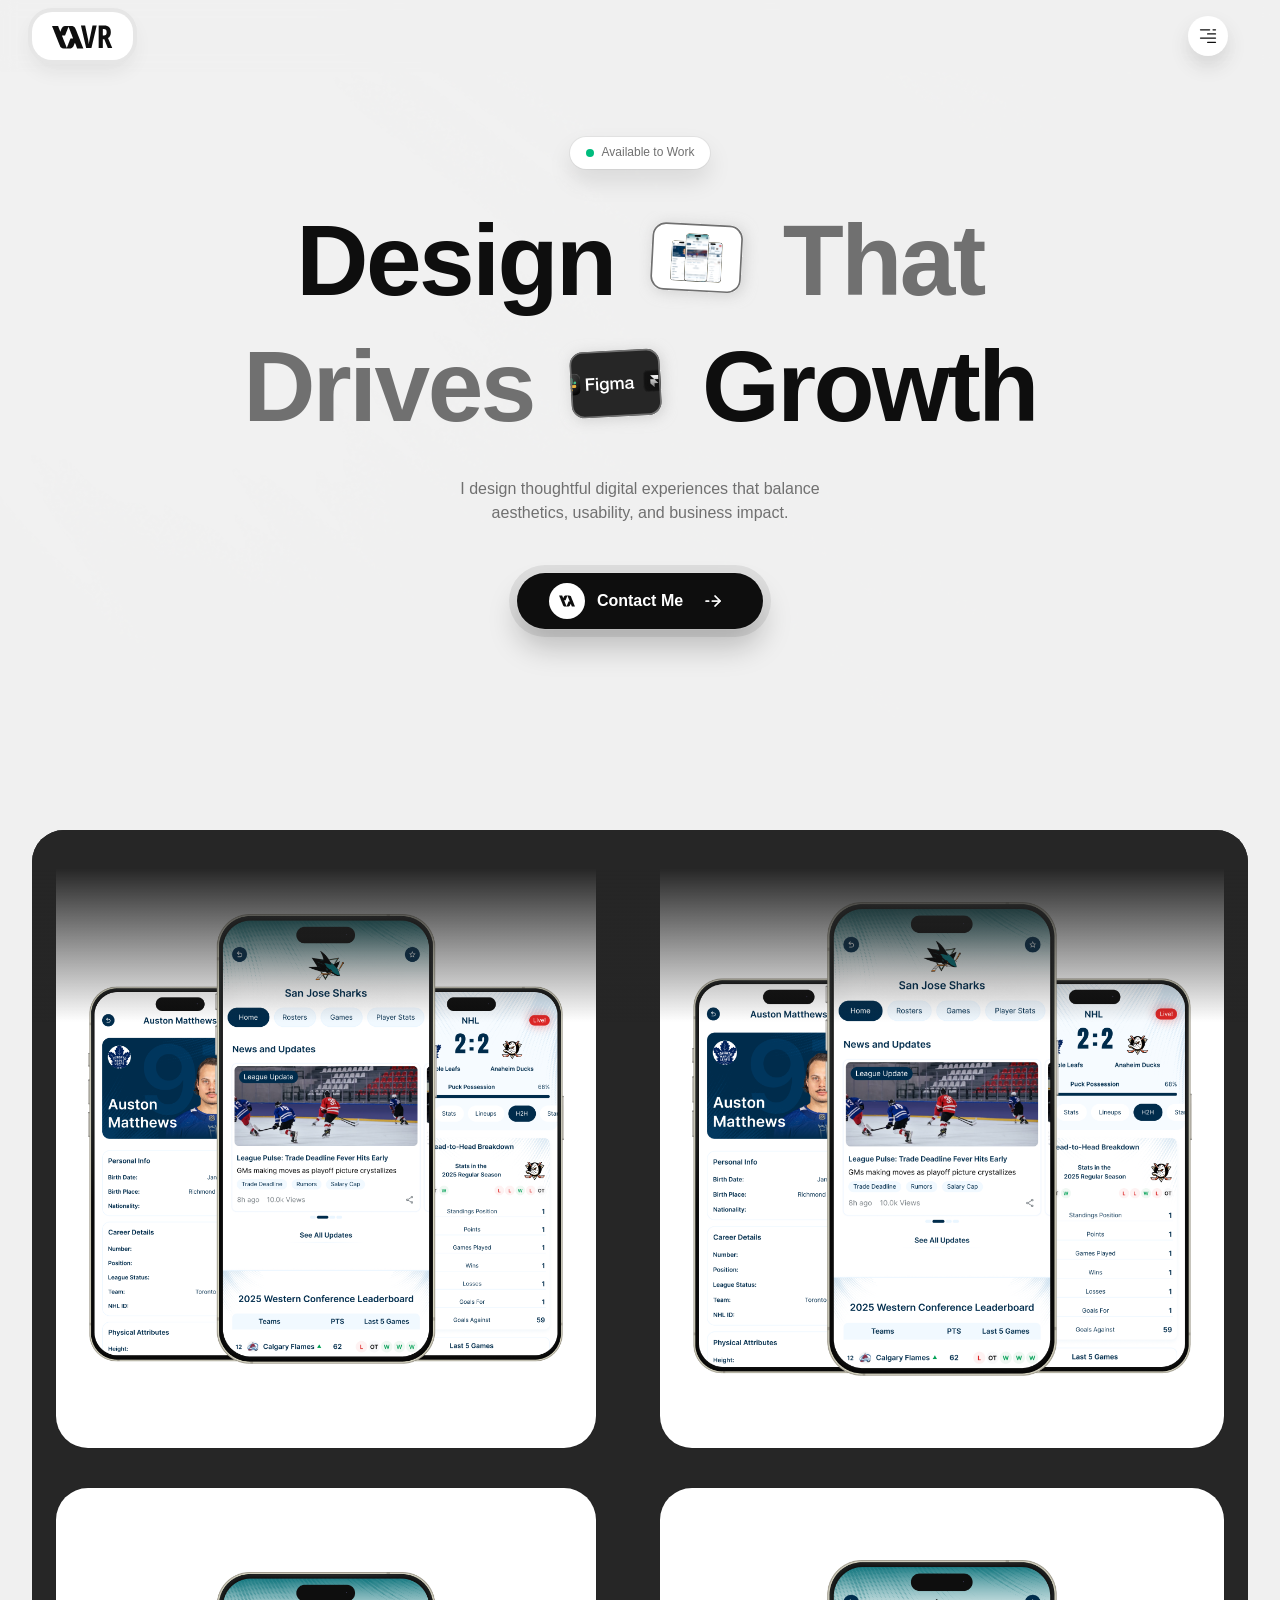
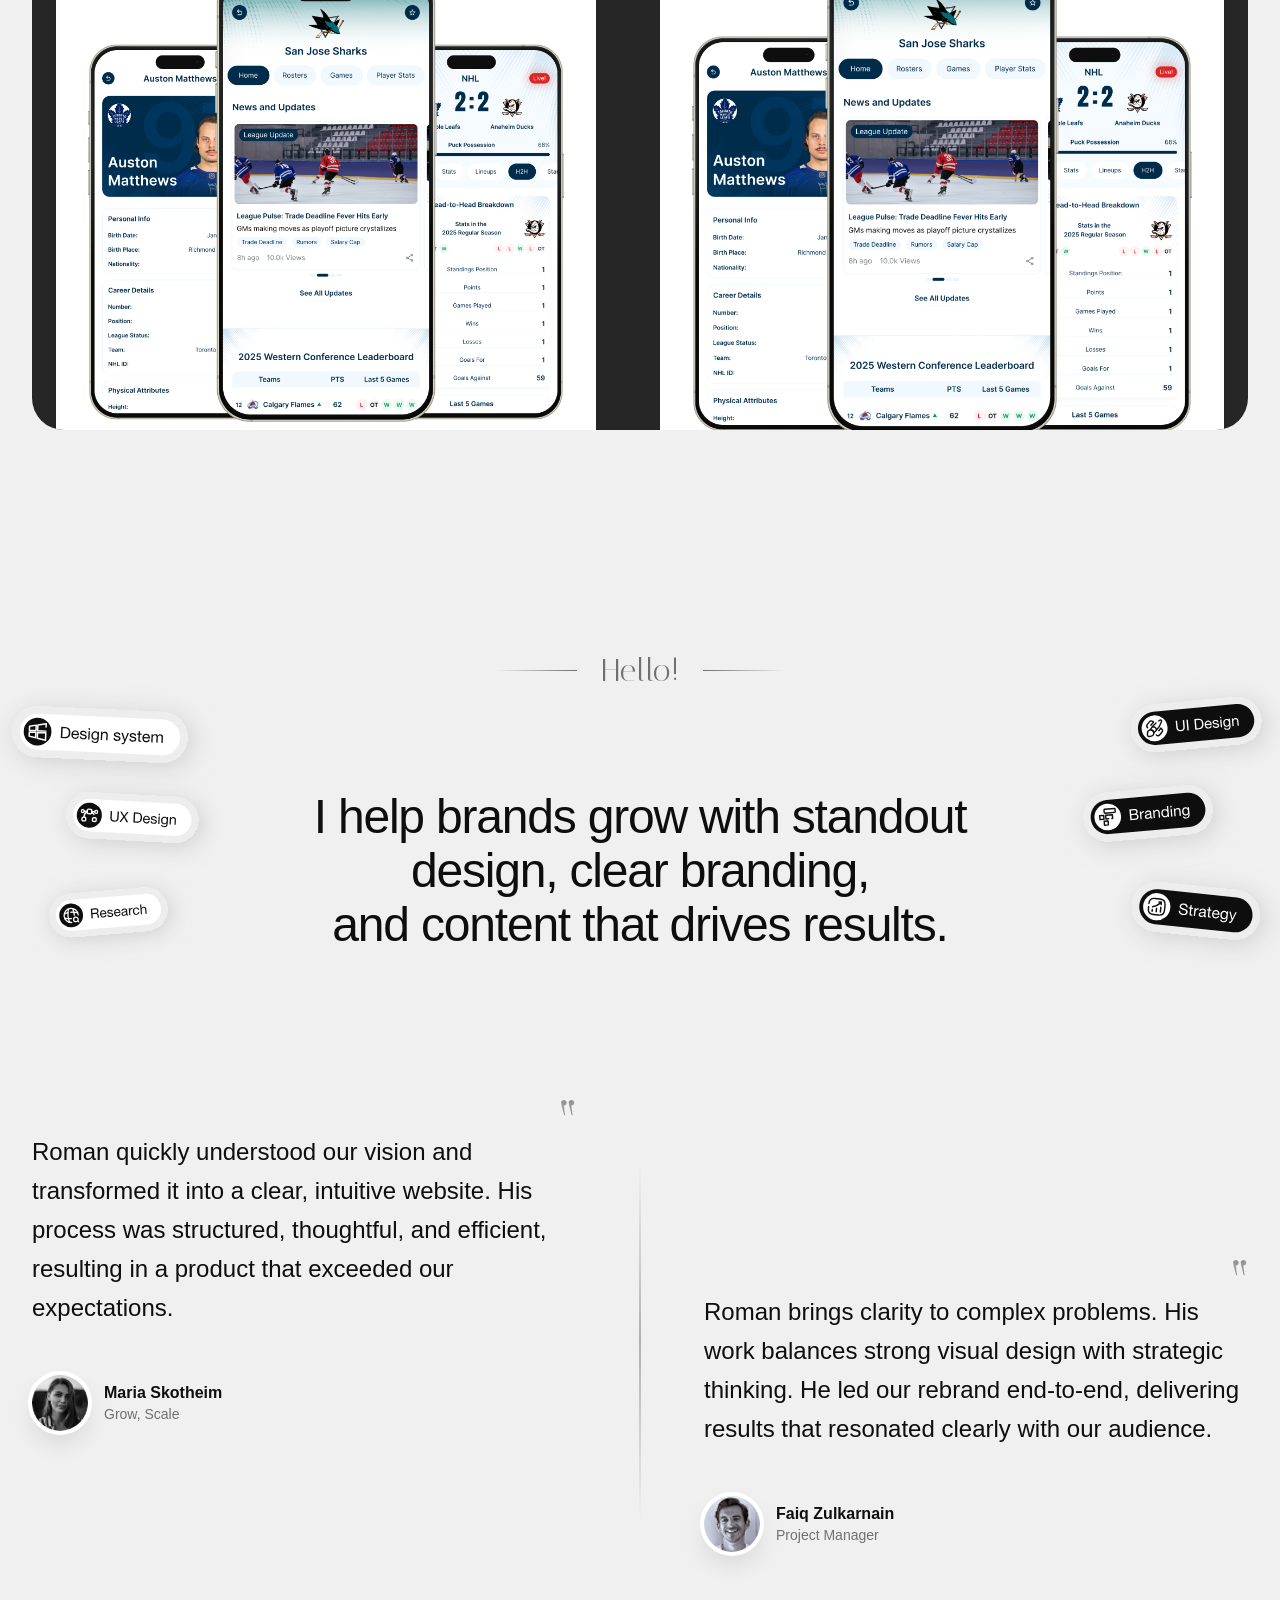
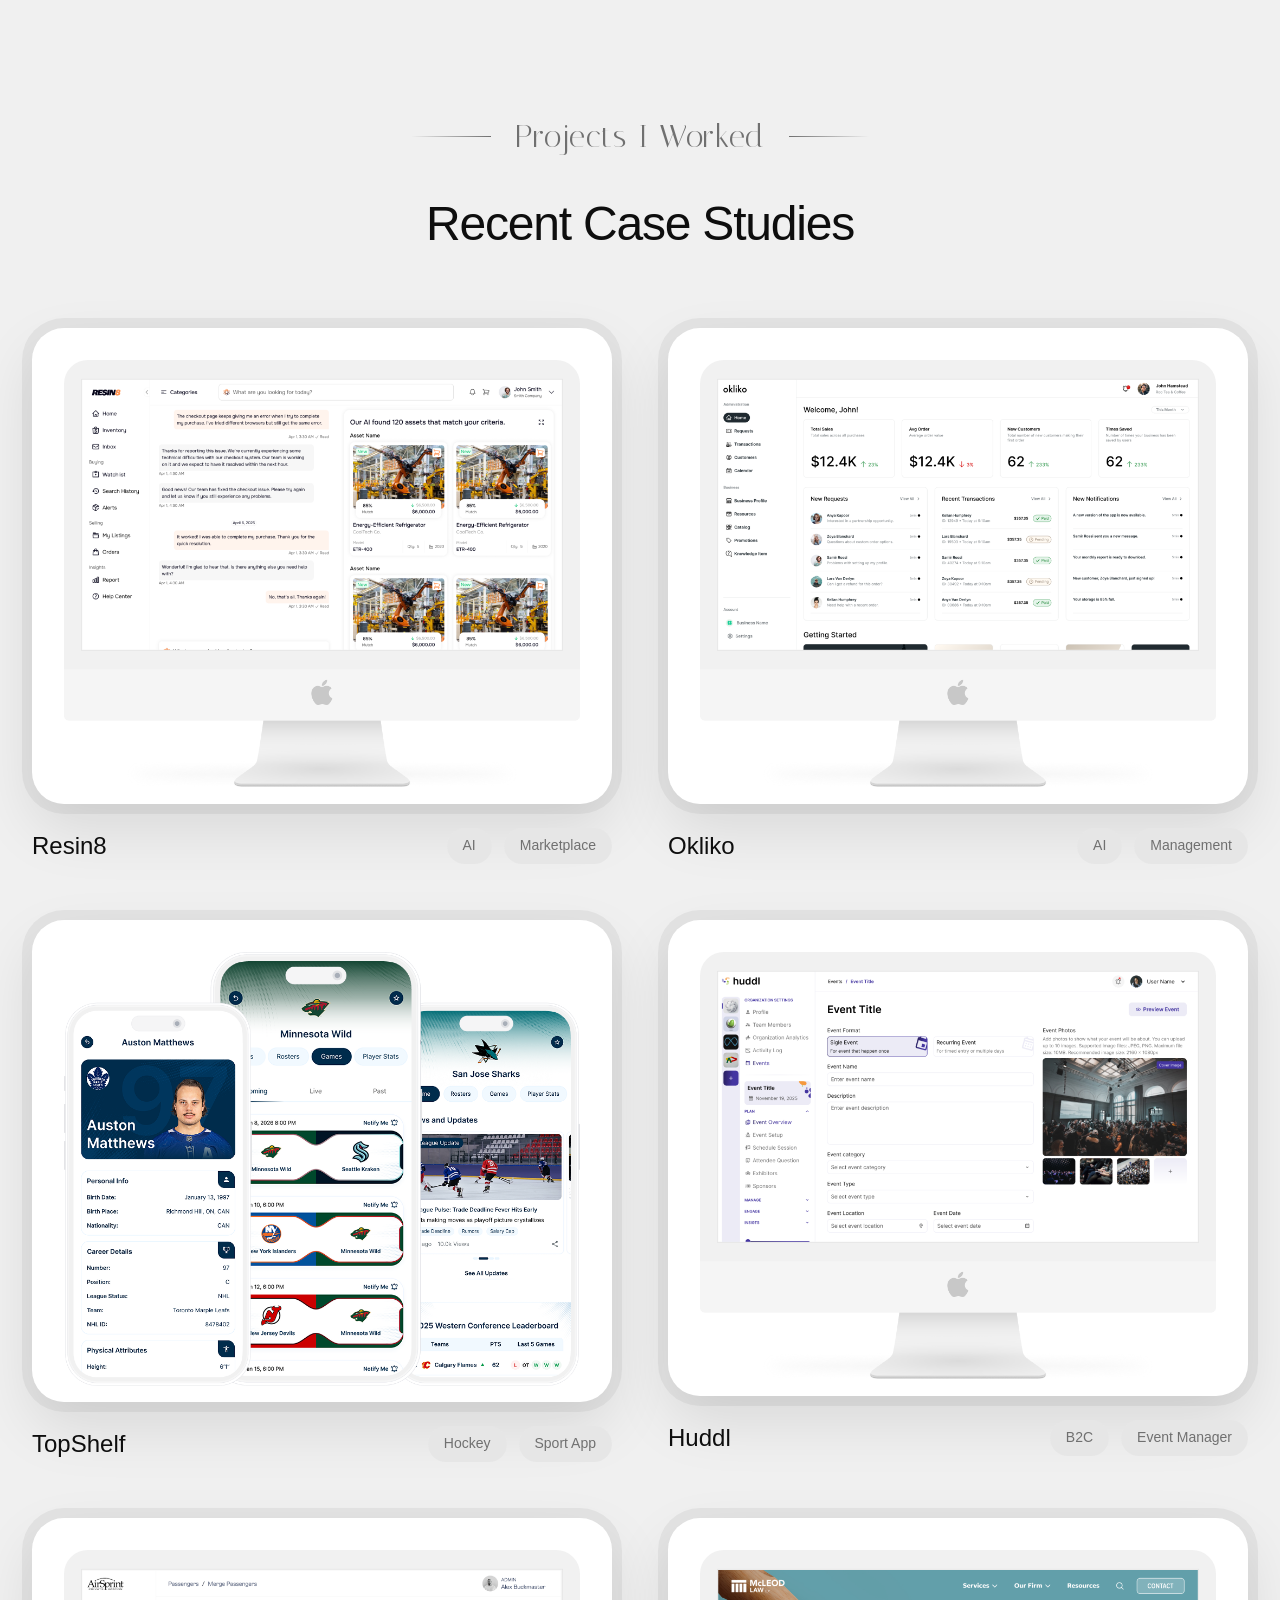
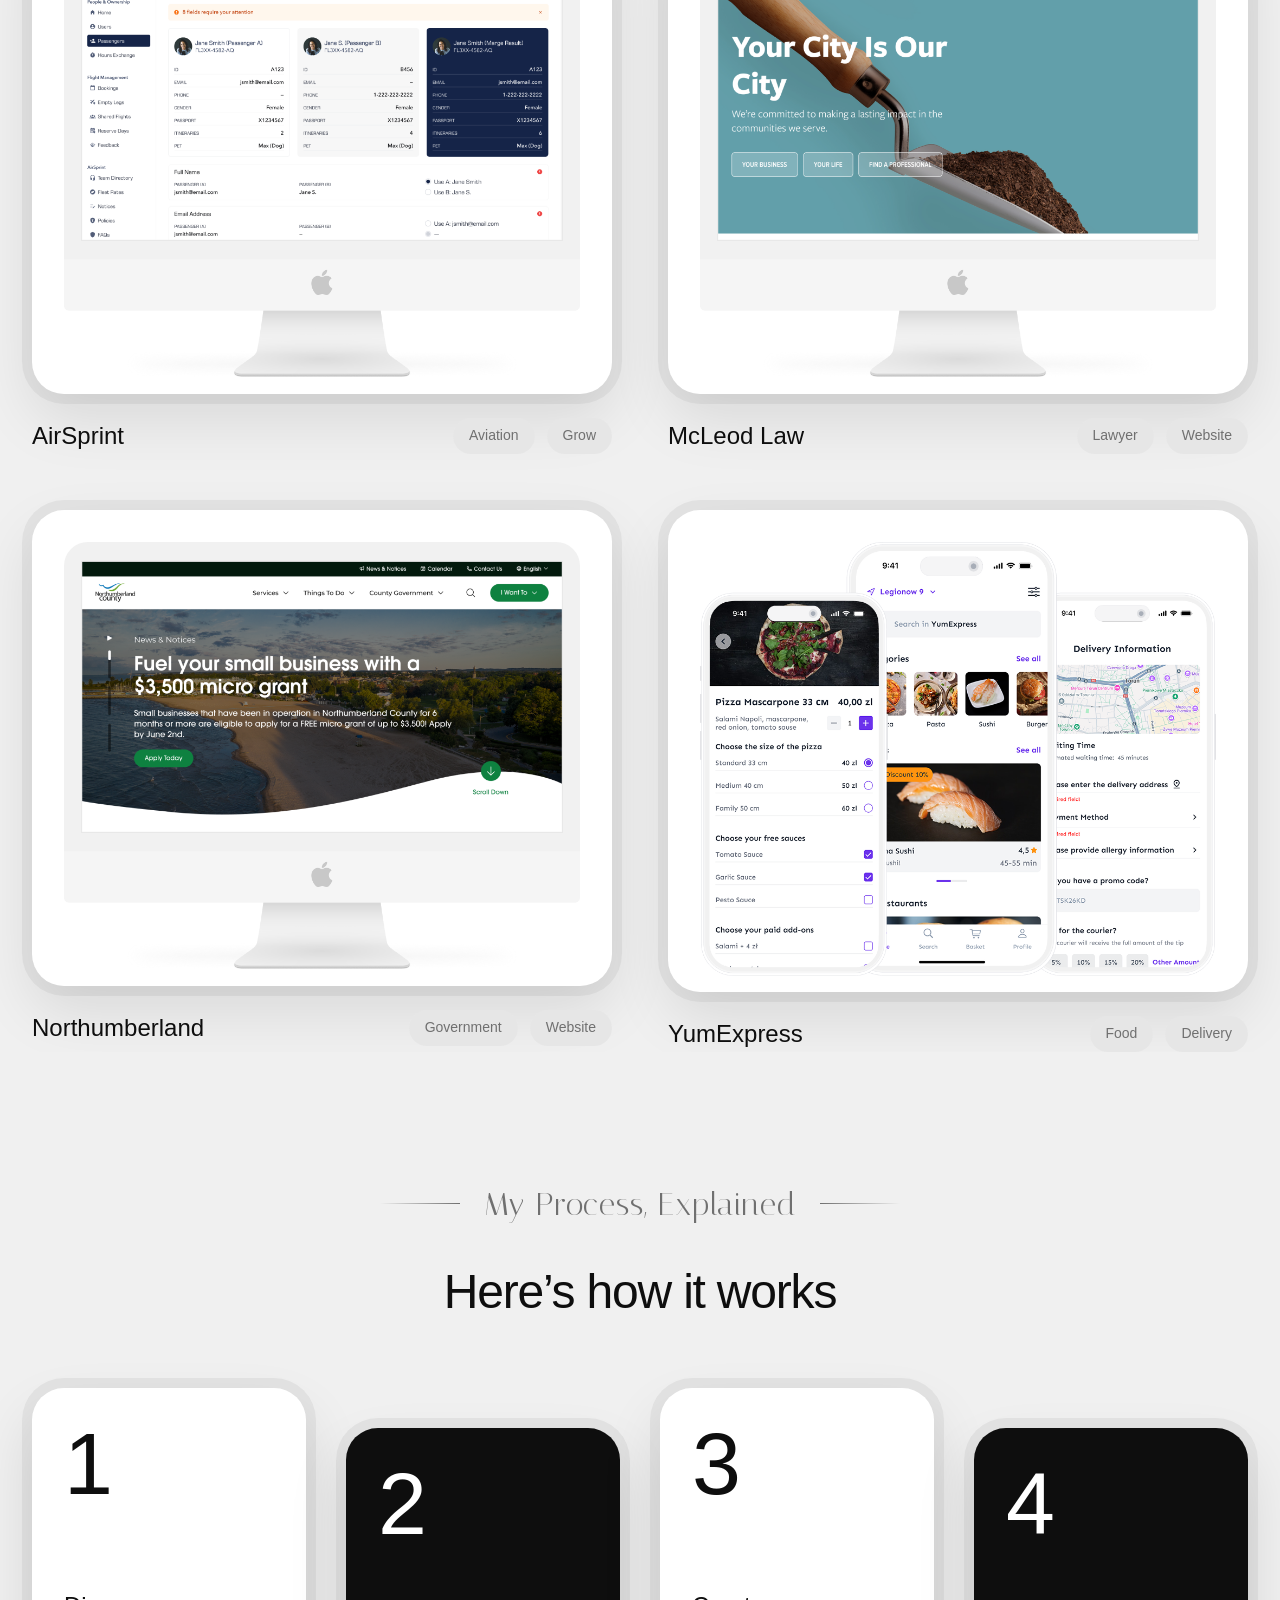
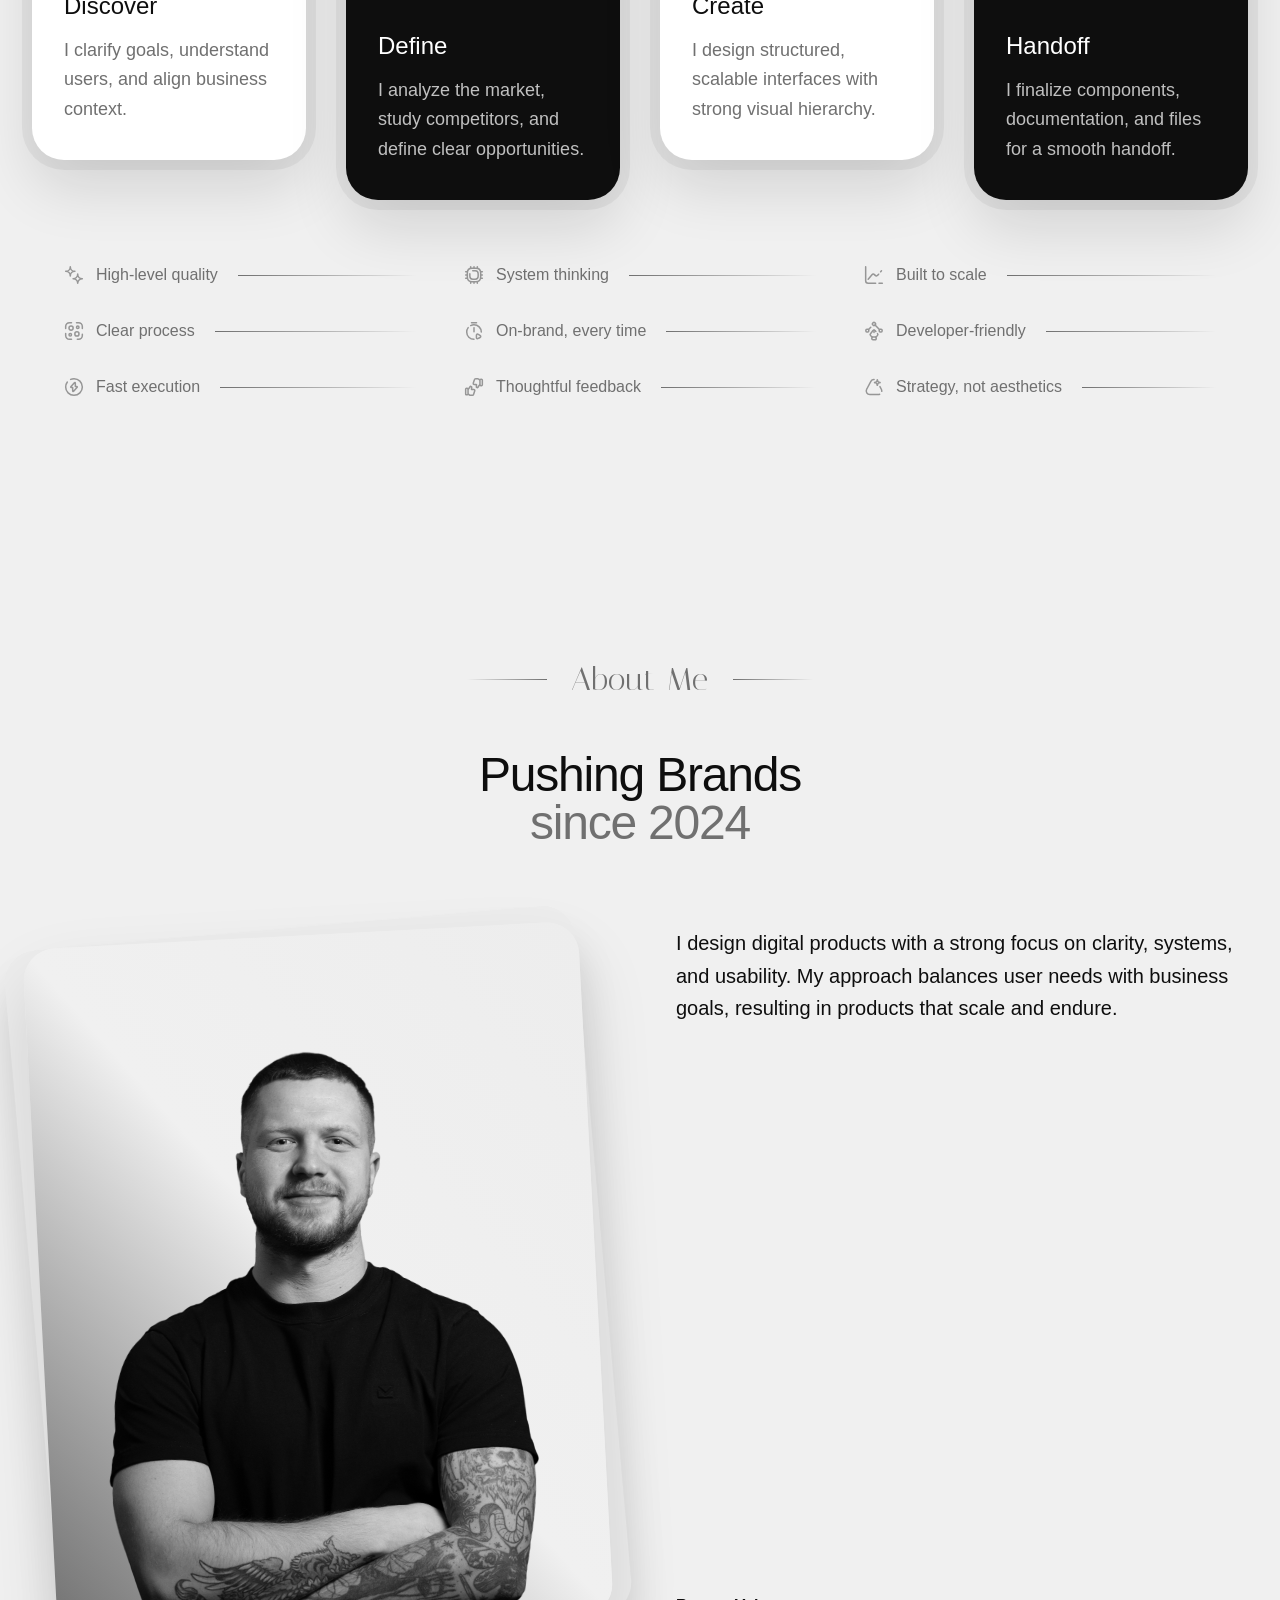
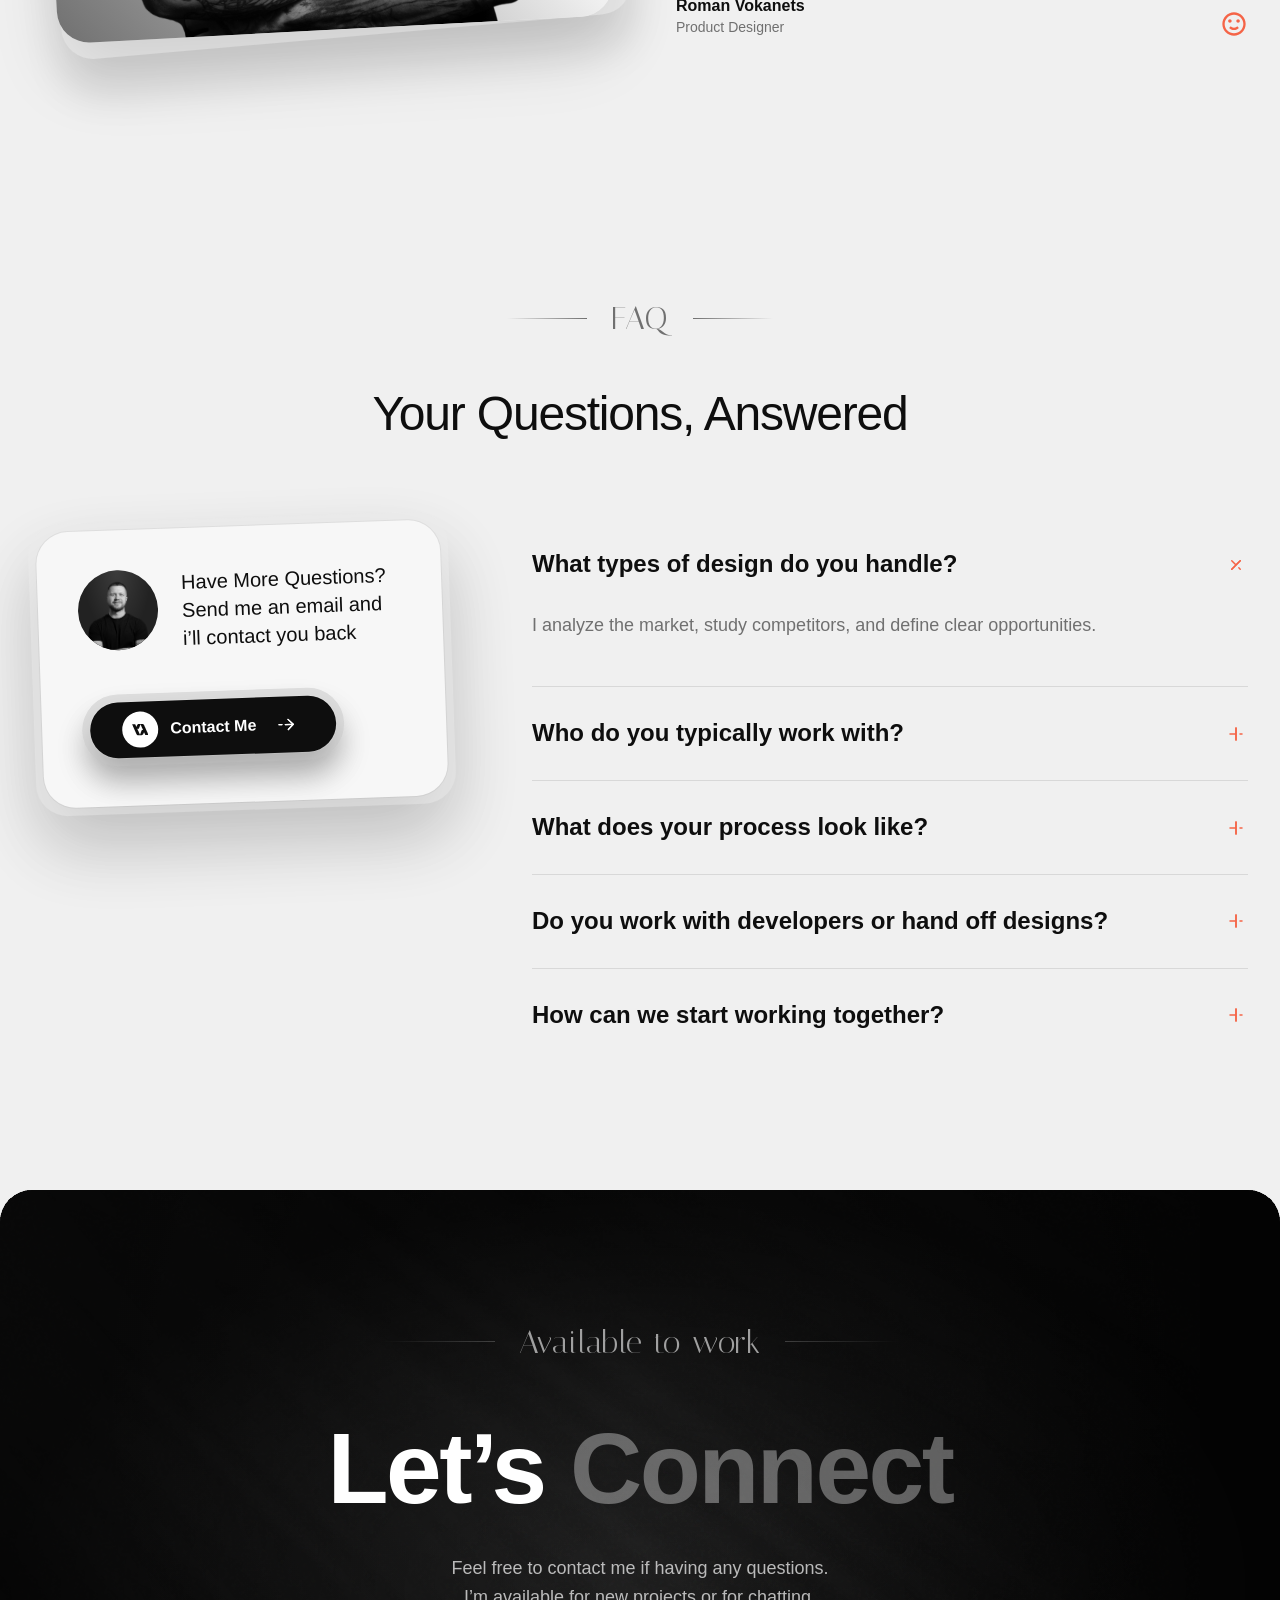
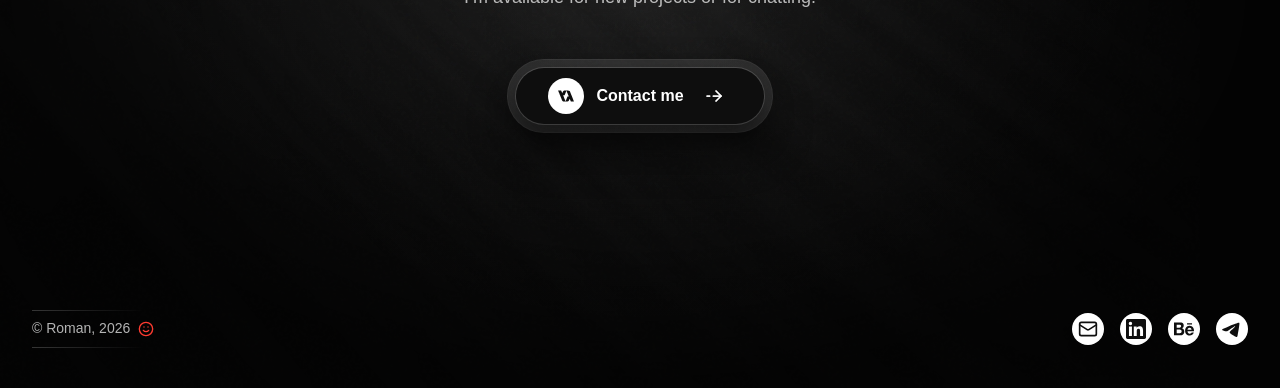
==== commit 19d6bdd5: "QA Updates." ====
--- a/index.html
+++ b/index.html
@@ -94,6 +94,6 @@
   --ui-warning: var(--ui-color-warning-400);
   --ui-error: var(--ui-color-error-400);
   }
-}</style><title>Roman Portfolio</title><style>.project-roll-track[data-v-34ff10c8]{animation:project-roll-up-34ff10c8 var(--duration,18s) linear infinite;will-change:transform}.project-roll-track[data-direction=down][data-v-34ff10c8]{animation-name:project-roll-down-34ff10c8}@keyframes project-roll-up-34ff10c8{0%{transform:translateY(0)}to{transform:translateY(-50%)}}@keyframes project-roll-down-34ff10c8{0%{transform:translateY(-50%)}to{transform:translateY(0)}}@media(prefers-reduced-motion:reduce){.project-roll-track[data-v-34ff10c8]{animation:none;transform:none}}</style><link rel="stylesheet" href="/_nuxt/entry.DJbmN3Pd.css" crossorigin><link rel="stylesheet" href="/_nuxt/index.C5tOBddt.css" crossorigin><style>@layer components {:where(.i-lucide\:mail){display:inline-block;width:1em;height:1em;background-color:currentColor;-webkit-mask-image:var(--svg);mask-image:var(--svg);-webkit-mask-repeat:no-repeat;mask-repeat:no-repeat;-webkit-mask-size:100% 100%;mask-size:100% 100%;--svg:url("data:image/svg+xml,%3Csvg xmlns='http://www.w3.org/2000/svg' viewBox='0 0 24 24' width='24' height='24'%3E%3Cg fill='none' stroke='black' stroke-linecap='round' stroke-linejoin='round' stroke-width='2'%3E%3Cpath d='m22 7l-8.991 5.727a2 2 0 0 1-2.009 0L2 7'/%3E%3Crect width='20' height='16' x='2' y='4' rx='2'/%3E%3C/g%3E%3C/svg%3E")}:where(.i-lucide\:minus){display:inline-block;width:1em;height:1em;background-color:currentColor;-webkit-mask-image:var(--svg);mask-image:var(--svg);-webkit-mask-repeat:no-repeat;mask-repeat:no-repeat;-webkit-mask-size:100% 100%;mask-size:100% 100%;--svg:url("data:image/svg+xml,%3Csvg xmlns='http://www.w3.org/2000/svg' viewBox='0 0 24 24' width='24' height='24'%3E%3Cpath fill='none' stroke='black' stroke-linecap='round' stroke-linejoin='round' stroke-width='2' d='M5 12h14'/%3E%3C/svg%3E")}:where(.i-lucide\:plus){display:inline-block;width:1em;height:1em;background-color:currentColor;-webkit-mask-image:var(--svg);mask-image:var(--svg);-webkit-mask-repeat:no-repeat;mask-repeat:no-repeat;-webkit-mask-size:100% 100%;mask-size:100% 100%;--svg:url("data:image/svg+xml,%3Csvg xmlns='http://www.w3.org/2000/svg' viewBox='0 0 24 24' width='24' height='24'%3E%3Cpath fill='none' stroke='black' stroke-linecap='round' stroke-linejoin='round' stroke-width='2' d='M5 12h14m-7-7v14'/%3E%3C/svg%3E")}:where(.i-lucide\:smile){display:inline-block;width:1em;height:1em;background-color:currentColor;-webkit-mask-image:var(--svg);mask-image:var(--svg);-webkit-mask-repeat:no-repeat;mask-repeat:no-repeat;-webkit-mask-size:100% 100%;mask-size:100% 100%;--svg:url("data:image/svg+xml,%3Csvg xmlns='http://www.w3.org/2000/svg' viewBox='0 0 24 24' width='24' height='24'%3E%3Cg fill='none' stroke='black' stroke-linecap='round' stroke-linejoin='round' stroke-width='2'%3E%3Ccircle cx='12' cy='12' r='10'/%3E%3Cpath d='M8 14s1.5 2 4 2s4-2 4-2M9 9h.01M15 9h.01'/%3E%3C/g%3E%3C/svg%3E")}:where(.i-simple-icons\:behance){display:inline-block;width:1em;height:1em;background-color:currentColor;-webkit-mask-image:var(--svg);mask-image:var(--svg);-webkit-mask-repeat:no-repeat;mask-repeat:no-repeat;-webkit-mask-size:100% 100%;mask-size:100% 100%;--svg:url("data:image/svg+xml,%3Csvg xmlns='http://www.w3.org/2000/svg' viewBox='0 0 24 24' width='24' height='24'%3E%3Cpath fill='black' d='M16.969 16.927a2.56 2.56 0 0 0 1.901.677a2.5 2.5 0 0 0 1.531-.475c.362-.235.636-.584.779-.99h2.585a5.1 5.1 0 0 1-1.9 2.896a5.3 5.3 0 0 1-3.091.88a5.8 5.8 0 0 1-2.284-.433a4.9 4.9 0 0 1-1.723-1.211a5.7 5.7 0 0 1-1.08-1.874a7 7 0 0 1-.383-2.393c-.005-.8.129-1.595.396-2.349a5.31 5.31 0 0 1 5.088-3.604a4.9 4.9 0 0 1 2.376.563c.661.362 1.231.87 1.668 1.485a6.2 6.2 0 0 1 .943 2.133c.194.821.263 1.666.205 2.508h-7.699c-.063.79.184 1.574.688 2.187M6.947 4.084a8 8 0 0 1 1.928.198a4.3 4.3 0 0 1 1.49.638c.418.303.748.711.958 1.182c.241.579.357 1.203.341 1.83a3.5 3.5 0 0 1-.506 1.961a3.7 3.7 0 0 1-1.503 1.287a3.6 3.6 0 0 1 2.027 1.437c.464.747.697 1.615.67 2.494a4.6 4.6 0 0 1-.423 2.032a3.95 3.95 0 0 1-1.163 1.413a5.1 5.1 0 0 1-1.683.807a7 7 0 0 1-1.928.259H0V4.084zm-.235 12.9q.464.006.916-.099a2.2 2.2 0 0 0 .766-.332c.228-.158.411-.371.534-.619c.142-.317.208-.663.191-1.009a2.08 2.08 0 0 0-.642-1.715a2.62 2.62 0 0 0-1.696-.505h-3.54v4.279zm13.635-5.967a2.13 2.13 0 0 0-1.654-.619a2.34 2.34 0 0 0-1.163.259a2.5 2.5 0 0 0-.738.62a2.4 2.4 0 0 0-.396.792q-.111.36-.137.734h4.769a3.24 3.24 0 0 0-.679-1.785zm-13.813-.648a2.25 2.25 0 0 0 1.423-.433c.399-.355.607-.88.56-1.413a1.9 1.9 0 0 0-.178-.891a1.3 1.3 0 0 0-.495-.533a1.85 1.85 0 0 0-.711-.274a4 4 0 0 0-.835-.073H3.241v3.631h3.293zM21.62 5.122h-5.976v1.527h5.976z'/%3E%3C/svg%3E")}:where(.i-simple-icons\:linkedin){display:inline-block;width:1em;height:1em;background-color:currentColor;-webkit-mask-image:var(--svg);mask-image:var(--svg);-webkit-mask-repeat:no-repeat;mask-repeat:no-repeat;-webkit-mask-size:100% 100%;mask-size:100% 100%;--svg:url("data:image/svg+xml,%3Csvg xmlns='http://www.w3.org/2000/svg' viewBox='0 0 24 24' width='24' height='24'%3E%3Cpath fill='black' d='M20.447 20.452h-3.554v-5.569c0-1.328-.027-3.037-1.852-3.037c-1.853 0-2.136 1.445-2.136 2.939v5.667H9.351V9h3.414v1.561h.046c.477-.9 1.637-1.85 3.37-1.85c3.601 0 4.267 2.37 4.267 5.455v6.286zM5.337 7.433a2.06 2.06 0 0 1-2.063-2.065a2.064 2.064 0 1 1 2.063 2.065m1.782 13.019H3.555V9h3.564zM22.225 0H1.771C.792 0 0 .774 0 1.729v20.542C0 23.227.792 24 1.771 24h20.451C23.2 24 24 23.227 24 22.271V1.729C24 .774 23.2 0 22.222 0z'/%3E%3C/svg%3E")}}</style><link rel="preload" as="fetch" crossorigin="anonymous" href="/_payload.json?fa224cd5-5423-43af-8099-c9092df9bbf5"><link rel="modulepreload" as="script" crossorigin href="/_nuxt/D_XtiqzE.js"><link rel="modulepreload" as="script" crossorigin href="/_nuxt/DeVwdH9F.js"><link rel="modulepreload" as="script" crossorigin href="/_nuxt/DlAUqK2U.js"><link rel="preload" as="fetch" fetchpriority="low" crossorigin="anonymous" href="/_nuxt/builds/meta/fa224cd5-5423-43af-8099-c9092df9bbf5.json"><script type="module" src="/_nuxt/D_XtiqzE.js" crossorigin></script><link rel="prefetch" as="image" type="image/svg+xml" href="/_nuxt/ic_landing_figma.B1hMN1T_.svg"><link rel="prefetch" as="image" type="image/svg+xml" href="/_nuxt/ic_logo.CLYIuA2t.svg"><link rel="prefetch" as="image" type="image/svg+xml" href="/_nuxt/ic_top_logo.fQ0mRaUe.svg"><link rel="prefetch" as="image" type="image/svg+xml" href="/_nuxt/ic_landing_mobile_projects.Cj7rE7Nd.svg"><link rel="prefetch" as="image" type="image/svg+xml" href="/_nuxt/effect_sunshine.CONnIowV.svg"><link rel="prefetch" as="image" type="image/png" href="/_nuxt/img_mobile_projects.BnwYTqak.png"><link rel="prefetch" as="image" type="image/svg+xml" href="/_nuxt/tag_design_system.9SmMxqST.svg"><link rel="prefetch" as="image" type="image/svg+xml" href="/_nuxt/tag_ux_design.MSBUNjRa.svg"><link rel="prefetch" as="image" type="image/svg+xml" href="/_nuxt/tag_research.Cuu9ANiG.svg"><link rel="prefetch" as="image" type="image/svg+xml" href="/_nuxt/tag_ui_design.D_XbZTNM.svg"><link rel="prefetch" as="image" type="image/svg+xml" href="/_nuxt/tag_branding.DjH7KuK6.svg"><link rel="prefetch" as="image" type="image/svg+xml" href="/_nuxt/tag_strategy.CmZfN0ld.svg"><link rel="prefetch" as="image" type="image/png" href="/_nuxt/img_profile_male.kILURy8g.png"><link rel="prefetch" as="image" type="image/png" href="/_nuxt/img_case_study_resign8.DNEbG7b9.png"><link rel="prefetch" as="image" type="image/png" href="/_nuxt/img_case_study_okliko.CX-bz5ll.png"><link rel="prefetch" as="image" type="image/png" href="/_nuxt/img_case_study_topshelf.D3ZkkE2F.png"><link rel="prefetch" as="image" type="image/png" href="/_nuxt/img_case_study_huddl.-lb5QH-n.png"><link rel="prefetch" as="image" type="image/png" href="/_nuxt/img_case_study_airsprint.uC0hal0r.png"><link rel="prefetch" as="image" type="image/png" href="/_nuxt/img_case_study_mcleod.CgrkuO4j.png"><link rel="prefetch" as="image" type="image/png" href="/_nuxt/img_case_study_northumberland.5Gu1PUm_.png"><link rel="prefetch" as="image" type="image/png" href="/_nuxt/img_case_study_yumexpress.53uFAMNQ.png"><link rel="prefetch" as="image" type="image/png" href="/_nuxt/img_roman_profile.OPAvWB1u.png"><link rel="icon" href="/favicon.ico"><meta name="description" content="Portfolio of a product designer building thoughtful digital experiences."><meta property="og:title" content="Roman Portfolio"><meta property="og:description" content="Portfolio of a product designer building thoughtful digital experiences."><meta property="og:image" content="https://ui.nuxt.com/assets/templates/nuxt/starter-light.png"><meta name="twitter:image" content="https://ui.nuxt.com/assets/templates/nuxt/starter-light.png"><meta name="twitter:card" content="summary_large_image"><script>"use strict";(()=>{const t=window,e=document.documentElement,c=["dark","light"],n=getStorageValue("localStorage","nuxt-color-mode")||"system";let i=n==="system"?u():n;const r=e.getAttribute("data-color-mode-forced");r&&(i=r),l(i),t["__NUXT_COLOR_MODE__"]={preference:n,value:i,getColorScheme:u,addColorScheme:l,removeColorScheme:d};function l(o){const s=""+o+"",a="";e.classList?e.classList.add(s):e.className+=" "+s,a&&e.setAttribute("data-"+a,o)}function d(o){const s=""+o+"",a="";e.classList?e.classList.remove(s):e.className=e.className.replace(new RegExp(s,"g"),""),a&&e.removeAttribute("data-"+a)}function f(o){return t.matchMedia("(prefers-color-scheme"+o+")")}function u(){if(t.matchMedia&&f("").media!=="not all"){for(const o of c)if(f(":"+o).matches)return o}return"light"}})();function getStorageValue(t,e){switch(t){case"localStorage":return window.localStorage.getItem(e);case"sessionStorage":return window.sessionStorage.getItem(e);case"cookie":return getCookie(e);default:return null}}function getCookie(t){const c=("; "+window.document.cookie).split("; "+t+"=");if(c.length===2)return c.pop()?.split(";").shift()}</script></head><body><div id="__nuxt" class="isolate"><!--[--><!--[--><!--[--><!--[--><!--[--><div class="min-h-[calc(100vh-var(--ui-header-height))]"><!--[--><main><section id="home" class="relative overflow-hidden bg-[#f0f0f0]"><div class="pointer-events-none absolute inset-0" aria-hidden="true"><img src="/_nuxt/effect_sunshine.CONnIowV.svg" alt="" class="absolute max-w-none w-full opacity-100 mix-blend-screen" aria-hidden="true"></div><header class="fixed inset-x-0 top-0 z-50 border-black/5 bg-[#f0f0f0]/80 backdrop-blur"><nav aria-label="Primary" class="relative"><div class="w-full max-w-(--ui-container) mx-auto px-4 sm:px-6 lg:px-8 flex items-center justify-between py-3"><!--[--><a aria-current="page" href="/#home" class="router-link-active router-link-exact-active inline-flex items-center rounded-[20px] bg-white px-5 py-2 shadow-[0_10px_20px_rgba(0,0,0,0.08)] ring-4 ring-[#E6E6E6] focus-visible:ring-[#DADADA] focus-visible:outline-none" aria-label="Go to top"><img src="/_nuxt/ic_top_logo.fQ0mRaUe.svg" alt class="h-7 w-auto sm:h-8" aria-hidden="true"></a><!--[--><!--[--><!--[--><!--[--><!--[--><button type="button" id="reka-dropdown-menu-trigger-v-0" aria-haspopup="menu" aria-expanded="false" data-state="closed" aria-label="Open menu" data-slot="base" class="font-medium inline-flex items-center disabled:cursor-not-allowed aria-disabled:cursor-not-allowed disabled:opacity-75 aria-disabled:opacity-75 transition-colors px-2.5 py-1.5 text-sm gap-1.5 text-default hover:bg-accented/75 active:bg-accented/75 focus:outline-none focus-visible:bg-accented/75 disabled:bg-elevated aria-disabled:bg-elevated mr-5 h-11 w-11 rounded-full bg-white shadow-[0_10px_20px_rgba(0,0,0,0.12)]"><!--[--><!--[--><!----><!--]--><!--[--><img data-nuxt-img srcset="data:image/svg+xml,%3csvg%20width=&#39;24&#39;%20height=&#39;24&#39;%20viewBox=&#39;0%200%2024%2024&#39;%20fill=&#39;none&#39;%20xmlns=&#39;http://www.w3.org/2000/svg&#39;%3e%3cmask%20id=&#39;mask0_1807_1267&#39;%20style=&#39;mask-type:luminance&#39;%20maskUnits=&#39;userSpaceOnUse&#39;%20x=&#39;0&#39;%20y=&#39;0&#39;%20width=&#39;24&#39;%20height=&#39;24&#39;%3e%3cpath%20d=&#39;M23.5%200.5V23.5H0.5V0.5H23.5Z&#39;%20fill=&#39;white&#39;%20stroke=&#39;white&#39;/%3e%3c/mask%3e%3cg%20mask=&#39;url(%23mask0_1807_1267)&#39;%3e%3cpath%20d=&#39;M11.5298%209.5H20.9998Z&#39;%20fill=&#39;%230E0E0E&#39;/%3e%3cpath%20d=&#39;M11.5298%209.5H20.9998&#39;%20stroke=&#39;%230E0E0E&#39;%20stroke-width=&#39;1.5&#39;%20stroke-linecap=&#39;round&#39;%20stroke-linejoin=&#39;round&#39;/%3e%3cpath%20d=&#39;M3%2014.5H21Z&#39;%20fill=&#39;%230E0E0E&#39;/%3e%3cpath%20d=&#39;M3%2014.5H21&#39;%20stroke=&#39;%230E0E0E&#39;%20stroke-width=&#39;1.5&#39;%20stroke-linecap=&#39;round&#39;%20stroke-linejoin=&#39;round&#39;/%3e%3cpath%20d=&#39;M11.5298%2019.5H20.9998Z&#39;%20fill=&#39;%230E0E0E&#39;/%3e%3cpath%20d=&#39;M11.5298%2019.5H20.9998&#39;%20stroke=&#39;%230E0E0E&#39;%20stroke-width=&#39;1.5&#39;%20stroke-linecap=&#39;round&#39;%20stroke-linejoin=&#39;round&#39;/%3e%3cpath%20d=&#39;M13.95%204.5H3Z&#39;%20fill=&#39;%230E0E0E&#39;/%3e%3cpath%20d=&#39;M13.95%204.5H3&#39;%20stroke=&#39;%230E0E0E&#39;%20stroke-width=&#39;1.5&#39;%20stroke-linecap=&#39;round&#39;%20stroke-linejoin=&#39;round&#39;/%3e%3cpath%20d=&#39;M21%204.5H18.02Z&#39;%20fill=&#39;%230E0E0E&#39;/%3e%3cpath%20d=&#39;M21%204.5H18.02&#39;%20stroke=&#39;%230E0E0E&#39;%20stroke-width=&#39;1.5&#39;%20stroke-linecap=&#39;round&#39;%20stroke-linejoin=&#39;round&#39;/%3e%3c/g%3e%3c/svg%3e 1x, data:image/svg+xml,%3csvg%20width=&#39;24&#39;%20height=&#39;24&#39;%20viewBox=&#39;0%200%2024%2024&#39;%20fill=&#39;none&#39;%20xmlns=&#39;http://www.w3.org/2000/svg&#39;%3e%3cmask%20id=&#39;mask0_1807_1267&#39;%20style=&#39;mask-type:luminance&#39;%20maskUnits=&#39;userSpaceOnUse&#39;%20x=&#39;0&#39;%20y=&#39;0&#39;%20width=&#39;24&#39;%20height=&#39;24&#39;%3e%3cpath%20d=&#39;M23.5%200.5V23.5H0.5V0.5H23.5Z&#39;%20fill=&#39;white&#39;%20stroke=&#39;white&#39;/%3e%3c/mask%3e%3cg%20mask=&#39;url(%23mask0_1807_1267)&#39;%3e%3cpath%20d=&#39;M11.5298%209.5H20.9998Z&#39;%20fill=&#39;%230E0E0E&#39;/%3e%3cpath%20d=&#39;M11.5298%209.5H20.9998&#39;%20stroke=&#39;%230E0E0E&#39;%20stroke-width=&#39;1.5&#39;%20stroke-linecap=&#39;round&#39;%20stroke-linejoin=&#39;round&#39;/%3e%3cpath%20d=&#39;M3%2014.5H21Z&#39;%20fill=&#39;%230E0E0E&#39;/%3e%3cpath%20d=&#39;M3%2014.5H21&#39;%20stroke=&#39;%230E0E0E&#39;%20stroke-width=&#39;1.5&#39;%20stroke-linecap=&#39;round&#39;%20stroke-linejoin=&#39;round&#39;/%3e%3cpath%20d=&#39;M11.5298%2019.5H20.9998Z&#39;%20fill=&#39;%230E0E0E&#39;/%3e%3cpath%20d=&#39;M11.5298%2019.5H20.9998&#39;%20stroke=&#39;%230E0E0E&#39;%20stroke-width=&#39;1.5&#39;%20stroke-linecap=&#39;round&#39;%20stroke-linejoin=&#39;round&#39;/%3e%3cpath%20d=&#39;M13.95%204.5H3Z&#39;%20fill=&#39;%230E0E0E&#39;/%3e%3cpath%20d=&#39;M13.95%204.5H3&#39;%20stroke=&#39;%230E0E0E&#39;%20stroke-width=&#39;1.5&#39;%20stroke-linecap=&#39;round&#39;%20stroke-linejoin=&#39;round&#39;/%3e%3cpath%20d=&#39;M21%204.5H18.02Z&#39;%20fill=&#39;%230E0E0E&#39;/%3e%3cpath%20d=&#39;M21%204.5H18.02&#39;%20stroke=&#39;%230E0E0E&#39;%20stroke-width=&#39;1.5&#39;%20stroke-linecap=&#39;round&#39;%20stroke-linejoin=&#39;round&#39;/%3e%3c/g%3e%3c/svg%3e 2x" onerror="this.setAttribute(&#39;data-error&#39;, 1)" class="h-5 w-5" alt src="data:image/svg+xml,%3csvg%20width=&#39;24&#39;%20height=&#39;24&#39;%20viewBox=&#39;0%200%2024%2024&#39;%20fill=&#39;none&#39;%20xmlns=&#39;http://www.w3.org/2000/svg&#39;%3e%3cmask%20id=&#39;mask0_1807_1267&#39;%20style=&#39;mask-type:luminance&#39;%20maskUnits=&#39;userSpaceOnUse&#39;%20x=&#39;0&#39;%20y=&#39;0&#39;%20width=&#39;24&#39;%20height=&#39;24&#39;%3e%3cpath%20d=&#39;M23.5%200.5V23.5H0.5V0.5H23.5Z&#39;%20fill=&#39;white&#39;%20stroke=&#39;white&#39;/%3e%3c/mask%3e%3cg%20mask=&#39;url(%23mask0_1807_1267)&#39;%3e%3cpath%20d=&#39;M11.5298%209.5H20.9998Z&#39;%20fill=&#39;%230E0E0E&#39;/%3e%3cpath%20d=&#39;M11.5298%209.5H20.9998&#39;%20stroke=&#39;%230E0E0E&#39;%20stroke-width=&#39;1.5&#39;%20stroke-linecap=&#39;round&#39;%20stroke-linejoin=&#39;round&#39;/%3e%3cpath%20d=&#39;M3%2014.5H21Z&#39;%20fill=&#39;%230E0E0E&#39;/%3e%3cpath%20d=&#39;M3%2014.5H21&#39;%20stroke=&#39;%230E0E0E&#39;%20stroke-width=&#39;1.5&#39;%20stroke-linecap=&#39;round&#39;%20stroke-linejoin=&#39;round&#39;/%3e%3cpath%20d=&#39;M11.5298%2019.5H20.9998Z&#39;%20fill=&#39;%230E0E0E&#39;/%3e%3cpath%20d=&#39;M11.5298%2019.5H20.9998&#39;%20stroke=&#39;%230E0E0E&#39;%20stroke-width=&#39;1.5&#39;%20stroke-linecap=&#39;round&#39;%20stroke-linejoin=&#39;round&#39;/%3e%3cpath%20d=&#39;M13.95%204.5H3Z&#39;%20fill=&#39;%230E0E0E&#39;/%3e%3cpath%20d=&#39;M13.95%204.5H3&#39;%20stroke=&#39;%230E0E0E&#39;%20stroke-width=&#39;1.5&#39;%20stroke-linecap=&#39;round&#39;%20stroke-linejoin=&#39;round&#39;/%3e%3cpath%20d=&#39;M21%204.5H18.02Z&#39;%20fill=&#39;%230E0E0E&#39;/%3e%3cpath%20d=&#39;M21%204.5H18.02&#39;%20stroke=&#39;%230E0E0E&#39;%20stroke-width=&#39;1.5&#39;%20stroke-linecap=&#39;round&#39;%20stroke-linejoin=&#39;round&#39;/%3e%3c/g%3e%3c/svg%3e"><!--]--><!--[--><!----><!--]--><!--]--></button><!--]--><!--]--><!--[--><!----><!--v-if--><!--]--><!--]--><!--]--><!--]--><!--]--></div></nav></header><div class="w-full max-w-(--ui-container) mx-auto px-4 sm:px-6 lg:px-8 relative flex min-h-[86vh] items-center justify-center py-14 lg:py-32"><!--[--><div class="mx-auto flex max-w-5xl flex-col items-center text-center"><div class="mb-8 inline-flex items-center gap-2 rounded-full bg-white px-4 py-2 text-xs font-medium text-[#707070] shadow-[0_12px_24px_rgba(0,0,0,0.10)] ring-1 ring-black/5 sm:mb-10"><span class="h-2 w-2 rounded-full bg-emerald-500" aria-hidden="true"></span> Available to Work </div><h1 class="leading-[1.02] font-extrabold tracking-tight text-[#0E0E0E] text-[40px] lg:text-[100px]"><span class="flex flex-wrap items-center justify-center gap-4 lg:flex-nowrap lg:gap-8"><span class="whitespace-nowrap font-bold text-[#0E0E0E]">Design</span><span class="inline-flex items-center justify-center w-20 sm:w-20 lg:w-30"><img src="/_nuxt/ic_landing_mobile_projects.Cj7rE7Nd.svg" alt aria-hidden="true"></span><span class="whitespace-nowrap text-[#707070]">That</span></span><span class="flex flex-wrap items-center justify-center gap-4 lg:flex-nowrap lg:gap-8"><span class="whitespace-nowrap text-[#707070]">Drives</span><span class="inline-flex items-center justify-center w-20 sm:w-20 lg:w-30"><img src="/_nuxt/ic_landing_figma.B1hMN1T_.svg" alt aria-hidden="true"></span><span class="whitespace-nowrap font-bold text-[#0E0E0E]">Growth</span></span></h1><p class="mt-8 max-w-xl text-[16px] lg:text-[16px] text-[#707070] sm:text-base"> I design thoughtful digital experiences that balance <br> aesthetics, usability, and business impact. </p><div class="mt-10 flex items-center justify-center rounded-full bg-[#DEDEDE] p-2"><!--[--><a href="/#contact" data-slot="base" class="inline-flex items-center disabled:cursor-not-allowed aria-disabled:cursor-not-allowed disabled:opacity-75 aria-disabled:opacity-75 transition-colors py-2 active:bg-inverted/90 disabled:bg-inverted aria-disabled:bg-inverted focus-visible:outline-2 focus-visible:outline-offset-2 focus-visible:outline-inverted h-14 gap-3 rounded-full bg-[#0E0E0E] px-6 text-sm font-semibold text-white shadow-[0_18px_30px_rgba(0,0,0,0.22)] ring-1 ring-white/10 hover:bg-neutral-800 focus-visible:ring-2 focus-visible:ring-neutral-900/30 focus-visible:ring-offset-2 focus-visible:ring-offset-[#f0f0f0] focus-visible:outline-none sm:px-8 sm:text-base"><!--[--><!--[--><span class="grid h-9 w-9 place-items-center rounded-full bg-white"><img src="/_nuxt/ic_logo.CLYIuA2t.svg" alt class="h-4 w-4" aria-hidden="true"></span><!--]--><!--[--><p class="font-bold">Contact Me</p><!--]--><!--[--><span class="grid h-9 w-9 place-items-center rounded-full"><img data-nuxt-img srcset="data:image/svg+xml,%3csvg%20width=&#39;24&#39;%20height=&#39;24&#39;%20viewBox=&#39;0%200%2024%2024&#39;%20fill=&#39;none&#39;%20xmlns=&#39;http://www.w3.org/2000/svg&#39;%3e%3cg%20clip-path=&#39;url(%23clip0_1807_1302)&#39;%3e%3cg%20clip-path=&#39;url(%23clip1_1807_1302)&#39;%3e%3cpath%20d=&#39;M14.4302%205.92969L20.5002%2011.9997L14.4302%2018.0697&#39;%20stroke=&#39;white&#39;%20stroke-width=&#39;1.5&#39;%20stroke-miterlimit=&#39;10&#39;%20stroke-linecap=&#39;round&#39;%20stroke-linejoin=&#39;round&#39;/%3e%3cpath%20d=&#39;M11.0098%2012H20.3298&#39;%20stroke=&#39;white&#39;%20stroke-width=&#39;1.5&#39;%20stroke-miterlimit=&#39;10&#39;%20stroke-linecap=&#39;round&#39;%20stroke-linejoin=&#39;round&#39;/%3e%3cpath%20d=&#39;M3.5%2012H6.97&#39;%20stroke=&#39;white&#39;%20stroke-width=&#39;1.5&#39;%20stroke-miterlimit=&#39;10&#39;%20stroke-linecap=&#39;round&#39;%20stroke-linejoin=&#39;round&#39;/%3e%3cpath%20d=&#39;M14.4302%205.92969L20.5002%2011.9997L14.4302%2018.0697&#39;%20stroke=&#39;white&#39;%20stroke-width=&#39;1.5&#39;%20stroke-miterlimit=&#39;10&#39;%20stroke-linecap=&#39;round&#39;%20stroke-linejoin=&#39;round&#39;/%3e%3cpath%20d=&#39;M11.0098%2012H20.3298&#39;%20stroke=&#39;white&#39;%20stroke-width=&#39;1.5&#39;%20stroke-miterlimit=&#39;10&#39;%20stroke-linecap=&#39;round&#39;%20stroke-linejoin=&#39;round&#39;/%3e%3cpath%20d=&#39;M3.5%2012H6.97&#39;%20stroke=&#39;white&#39;%20stroke-width=&#39;1.5&#39;%20stroke-miterlimit=&#39;10&#39;%20stroke-linecap=&#39;round&#39;%20stroke-linejoin=&#39;round&#39;/%3e%3c/g%3e%3c/g%3e%3cdefs%3e%3cclipPath%20id=&#39;clip0_1807_1302&#39;%3e%3crect%20width=&#39;24&#39;%20height=&#39;24&#39;%20fill=&#39;white&#39;/%3e%3c/clipPath%3e%3cclipPath%20id=&#39;clip1_1807_1302&#39;%3e%3crect%20width=&#39;24&#39;%20height=&#39;24&#39;%20fill=&#39;white&#39;/%3e%3c/clipPath%3e%3c/defs%3e%3c/svg%3e 1x, data:image/svg+xml,%3csvg%20width=&#39;24&#39;%20height=&#39;24&#39;%20viewBox=&#39;0%200%2024%2024&#39;%20fill=&#39;none&#39;%20xmlns=&#39;http://www.w3.org/2000/svg&#39;%3e%3cg%20clip-path=&#39;url(%23clip0_1807_1302)&#39;%3e%3cg%20clip-path=&#39;url(%23clip1_1807_1302)&#39;%3e%3cpath%20d=&#39;M14.4302%205.92969L20.5002%2011.9997L14.4302%2018.0697&#39;%20stroke=&#39;white&#39;%20stroke-width=&#39;1.5&#39;%20stroke-miterlimit=&#39;10&#39;%20stroke-linecap=&#39;round&#39;%20stroke-linejoin=&#39;round&#39;/%3e%3cpath%20d=&#39;M11.0098%2012H20.3298&#39;%20stroke=&#39;white&#39;%20stroke-width=&#39;1.5&#39;%20stroke-miterlimit=&#39;10&#39;%20stroke-linecap=&#39;round&#39;%20stroke-linejoin=&#39;round&#39;/%3e%3cpath%20d=&#39;M3.5%2012H6.97&#39;%20stroke=&#39;white&#39;%20stroke-width=&#39;1.5&#39;%20stroke-miterlimit=&#39;10&#39;%20stroke-linecap=&#39;round&#39;%20stroke-linejoin=&#39;round&#39;/%3e%3cpath%20d=&#39;M14.4302%205.92969L20.5002%2011.9997L14.4302%2018.0697&#39;%20stroke=&#39;white&#39;%20stroke-width=&#39;1.5&#39;%20stroke-miterlimit=&#39;10&#39;%20stroke-linecap=&#39;round&#39;%20stroke-linejoin=&#39;round&#39;/%3e%3cpath%20d=&#39;M11.0098%2012H20.3298&#39;%20stroke=&#39;white&#39;%20stroke-width=&#39;1.5&#39;%20stroke-miterlimit=&#39;10&#39;%20stroke-linecap=&#39;round&#39;%20stroke-linejoin=&#39;round&#39;/%3e%3cpath%20d=&#39;M3.5%2012H6.97&#39;%20stroke=&#39;white&#39;%20stroke-width=&#39;1.5&#39;%20stroke-miterlimit=&#39;10&#39;%20stroke-linecap=&#39;round&#39;%20stroke-linejoin=&#39;round&#39;/%3e%3c/g%3e%3c/g%3e%3cdefs%3e%3cclipPath%20id=&#39;clip0_1807_1302&#39;%3e%3crect%20width=&#39;24&#39;%20height=&#39;24&#39;%20fill=&#39;white&#39;/%3e%3c/clipPath%3e%3cclipPath%20id=&#39;clip1_1807_1302&#39;%3e%3crect%20width=&#39;24&#39;%20height=&#39;24&#39;%20fill=&#39;white&#39;/%3e%3c/clipPath%3e%3c/defs%3e%3c/svg%3e 2x" onerror="this.setAttribute(&#39;data-error&#39;, 1)" class="h-5 w-5" src="data:image/svg+xml,%3csvg%20width=&#39;24&#39;%20height=&#39;24&#39;%20viewBox=&#39;0%200%2024%2024&#39;%20fill=&#39;none&#39;%20xmlns=&#39;http://www.w3.org/2000/svg&#39;%3e%3cg%20clip-path=&#39;url(%23clip0_1807_1302)&#39;%3e%3cg%20clip-path=&#39;url(%23clip1_1807_1302)&#39;%3e%3cpath%20d=&#39;M14.4302%205.92969L20.5002%2011.9997L14.4302%2018.0697&#39;%20stroke=&#39;white&#39;%20stroke-width=&#39;1.5&#39;%20stroke-miterlimit=&#39;10&#39;%20stroke-linecap=&#39;round&#39;%20stroke-linejoin=&#39;round&#39;/%3e%3cpath%20d=&#39;M11.0098%2012H20.3298&#39;%20stroke=&#39;white&#39;%20stroke-width=&#39;1.5&#39;%20stroke-miterlimit=&#39;10&#39;%20stroke-linecap=&#39;round&#39;%20stroke-linejoin=&#39;round&#39;/%3e%3cpath%20d=&#39;M3.5%2012H6.97&#39;%20stroke=&#39;white&#39;%20stroke-width=&#39;1.5&#39;%20stroke-miterlimit=&#39;10&#39;%20stroke-linecap=&#39;round&#39;%20stroke-linejoin=&#39;round&#39;/%3e%3cpath%20d=&#39;M14.4302%205.92969L20.5002%2011.9997L14.4302%2018.0697&#39;%20stroke=&#39;white&#39;%20stroke-width=&#39;1.5&#39;%20stroke-miterlimit=&#39;10&#39;%20stroke-linecap=&#39;round&#39;%20stroke-linejoin=&#39;round&#39;/%3e%3cpath%20d=&#39;M11.0098%2012H20.3298&#39;%20stroke=&#39;white&#39;%20stroke-width=&#39;1.5&#39;%20stroke-miterlimit=&#39;10&#39;%20stroke-linecap=&#39;round&#39;%20stroke-linejoin=&#39;round&#39;/%3e%3cpath%20d=&#39;M3.5%2012H6.97&#39;%20stroke=&#39;white&#39;%20stroke-width=&#39;1.5&#39;%20stroke-miterlimit=&#39;10&#39;%20stroke-linecap=&#39;round&#39;%20stroke-linejoin=&#39;round&#39;/%3e%3c/g%3e%3c/g%3e%3cdefs%3e%3cclipPath%20id=&#39;clip0_1807_1302&#39;%3e%3crect%20width=&#39;24&#39;%20height=&#39;24&#39;%20fill=&#39;white&#39;/%3e%3c/clipPath%3e%3cclipPath%20id=&#39;clip1_1807_1302&#39;%3e%3crect%20width=&#39;24&#39;%20height=&#39;24&#39;%20fill=&#39;white&#39;/%3e%3c/clipPath%3e%3c/defs%3e%3c/svg%3e"></span><!--]--><!--]--></a><!--]--></div></div><!--]--></div></section><section id="projects" class="bg-[#f0f0f0] sm:py-4 lg:py-14" data-v-34ff10c8><div class="w-full max-w-(--ui-container) mx-auto px-4 sm:px-6 lg:px-8" data-v-34ff10c8><!--[--><div class="relative grid h-195 lg:h-280 grid-cols-1 gap-6 overflow-hidden rounded-4xl bg-[#262626] sm:grid-cols-2" data-v-34ff10c8><div class="pointer-events-none absolute inset-x-0 top-0 z-20 h-48 bg-[linear-gradient(to_bottom,#262626FF_20%,#26262600_100%)]" aria-hidden="true" data-v-34ff10c8></div><!--[--><div class="relative h-full min-w-0 items-center justify-items-center overflow-hidden" data-v-34ff10c8><div class="relative h-full w-full overflow-hidden px-6 sm:ps-16 sm:pe-0" data-v-34ff10c8><div class="project-roll-track w-full" data-direction="up" style="--duration:45s;" data-v-34ff10c8><ul class="flex flex-col gap-4 pb-4" role="list" data-v-34ff10c8><!--[--><li class="w-full shrink-0" style="height:220px;" data-v-34ff10c8><article class="flex h-full flex-col rounded-4xl bg-white px-8 ring-1 ring-black/5" data-v-34ff10c8><div class="min-h-0 flex-1" data-v-34ff10c8><img src="/_nuxt/img_mobile_projects.BnwYTqak.png" alt="Project One" class="h-full w-full rounded-2xl object-contain" loading="lazy" data-v-34ff10c8></div></article></li><li class="w-full shrink-0" style="height:220px;" data-v-34ff10c8><article class="flex h-full flex-col rounded-4xl bg-white px-8 ring-1 ring-black/5" data-v-34ff10c8><div class="min-h-0 flex-1" data-v-34ff10c8><img src="/_nuxt/img_mobile_projects.BnwYTqak.png" alt="Project Two" class="h-full w-full rounded-2xl object-contain" loading="lazy" data-v-34ff10c8></div></article></li><li class="w-full shrink-0" style="height:220px;" data-v-34ff10c8><article class="flex h-full flex-col rounded-4xl bg-white px-8 ring-1 ring-black/5" data-v-34ff10c8><div class="min-h-0 flex-1" data-v-34ff10c8><img src="/_nuxt/img_mobile_projects.BnwYTqak.png" alt="Project Three" class="h-full w-full rounded-2xl object-contain" loading="lazy" data-v-34ff10c8></div></article></li><!--]--></ul></div></div></div><div class="relative h-full min-w-0 items-center justify-items-center overflow-hidden hidden sm:block" data-v-34ff10c8><div class="relative h-full w-full overflow-hidden px-6 sm:pe-16 sm:ps-0" data-v-34ff10c8><div class="project-roll-track w-full" data-direction="down" style="--duration:45s;" data-v-34ff10c8><ul class="flex flex-col gap-4 pb-4" role="list" data-v-34ff10c8><!--[--><li class="w-full shrink-0" style="height:220px;" data-v-34ff10c8><article class="flex h-full flex-col rounded-4xl bg-white px-8 ring-1 ring-black/5" data-v-34ff10c8><div class="min-h-0 flex-1" data-v-34ff10c8><img src="/_nuxt/img_mobile_projects.BnwYTqak.png" alt="Project Three" class="h-full w-full rounded-2xl object-contain" loading="lazy" data-v-34ff10c8></div></article></li><li class="w-full shrink-0" style="height:220px;" data-v-34ff10c8><article class="flex h-full flex-col rounded-4xl bg-white px-8 ring-1 ring-black/5" data-v-34ff10c8><div class="min-h-0 flex-1" data-v-34ff10c8><img src="/_nuxt/img_mobile_projects.BnwYTqak.png" alt="Project Two" class="h-full w-full rounded-2xl object-contain" loading="lazy" data-v-34ff10c8></div></article></li><li class="w-full shrink-0" style="height:220px;" data-v-34ff10c8><article class="flex h-full flex-col rounded-4xl bg-white px-8 ring-1 ring-black/5" data-v-34ff10c8><div class="min-h-0 flex-1" data-v-34ff10c8><img src="/_nuxt/img_mobile_projects.BnwYTqak.png" alt="Project One" class="h-full w-full rounded-2xl object-contain" loading="lazy" data-v-34ff10c8></div></article></li><!--]--></ul></div></div></div><!--]--></div><!--]--></div></section><section id="hello" class="relative overflow-hidden bg-[#f0f0f0] py-28 sm:py-32 lg:py-40"><div class="w-full max-w-(--ui-container) mx-auto px-4 sm:px-6 lg:px-8 relative"><!--[--><div class="relative"><div class="flex items-center justify-center gap-6"><span class="h-px w-20 bg-linear-to-r from-[#f0f0f0] to-[#707070]" aria-hidden="true"></span><p class="font-italiana lg:text-[32px] text-[24px] font-medium tracking-wide text-[#707070]">Hello!</p><span class="h-px w-20 bg-linear-to-r from-[#707070] to-[#f0f0f0]" aria-hidden="true"></span></div><div class="pointer-events-none relative mx-auto mt-14 h-23 w-full max-w-sm px-2 lg:hidden" aria-hidden="true"><img src="/_nuxt/tag_branding.DjH7KuK6.svg" alt="Branding" class="absolute bottom-0 left-0 w-36 max-w-[40vw] -rotate-6 drop-shadow-[0_18px_26px_rgba(0,0,0,0.14)]" loading="lazy"><img src="/_nuxt/tag_ui_design.D_XbZTNM.svg" alt="UI Design" class="absolute bottom-6 left-1/2 w-40 max-w-[44vw] -translate-x-1/2 rotate-2 drop-shadow-[0_18px_26px_rgba(0,0,0,0.14)]" loading="lazy"><img src="/_nuxt/tag_strategy.CmZfN0ld.svg" alt="Strategy" class="absolute bottom-0 right-0 w-36 max-w-[40vw] rotate-6 drop-shadow-[0_18px_26px_rgba(0,0,0,0.14)]" loading="lazy"></div><div class="pointer-events-none absolute inset-0 hidden lg:block" aria-hidden="true"><img src="/_nuxt/tag_design_system.9SmMxqST.svg" alt="Design system" class="absolute top-10 left-0 w-56 -translate-x-10" loading="lazy"><img src="/_nuxt/tag_ux_design.MSBUNjRa.svg" alt="UX Design" class="absolute top-32 left-14 w-44 -translate-x-10" loading="lazy"><img src="/_nuxt/tag_research.Cuu9ANiG.svg" alt="Research" class="absolute top-56 left-10 w-40 -translate-x-10" loading="lazy"><img src="/_nuxt/tag_ui_design.D_XbZTNM.svg" alt="UI Design" class="absolute top-8 right-0 w-44 translate-x-10" loading="lazy"><img src="/_nuxt/tag_branding.DjH7KuK6.svg" alt="Branding" class="absolute top-30 right-12 w-44 translate-x-10" loading="lazy"><img src="/_nuxt/tag_strategy.CmZfN0ld.svg" alt="Strategy" class="absolute top-54 right-0 w-44 translate-x-10" loading="lazy"></div><div class="mx-auto mt-10 max-w-4xl text-center sm:mt-16 lg:mt-24"><h2 class="text-[28px] lg:text-5xl tracking-tight text-[#0E0E0E]"><span class="relative leading-9 sm:leading-13.5" style=""><span class="sr-only">I help brands grow with standout
+}</style><title>Roman Portfolio</title><style>.project-roll-track[data-v-dc6e64a0]{animation:project-roll-up-dc6e64a0 var(--duration,18s) linear infinite;will-change:transform}.project-roll-track[data-direction=down][data-v-dc6e64a0]{animation-name:project-roll-down-dc6e64a0}@keyframes project-roll-up-dc6e64a0{0%{transform:translateY(0)}to{transform:translateY(-50%)}}@keyframes project-roll-down-dc6e64a0{0%{transform:translateY(-50%)}to{transform:translateY(0)}}@media(prefers-reduced-motion:reduce){.project-roll-track[data-v-dc6e64a0]{animation:none;transform:none}}</style><link rel="stylesheet" href="/_nuxt/entry.BtKwtluH.css" crossorigin><link rel="stylesheet" href="/_nuxt/index.CcuOMtnL.css" crossorigin><style>@layer components {:where(.i-lucide\:mail){display:inline-block;width:1em;height:1em;background-color:currentColor;-webkit-mask-image:var(--svg);mask-image:var(--svg);-webkit-mask-repeat:no-repeat;mask-repeat:no-repeat;-webkit-mask-size:100% 100%;mask-size:100% 100%;--svg:url("data:image/svg+xml,%3Csvg xmlns='http://www.w3.org/2000/svg' viewBox='0 0 24 24' width='24' height='24'%3E%3Cg fill='none' stroke='black' stroke-linecap='round' stroke-linejoin='round' stroke-width='2'%3E%3Cpath d='m22 7l-8.991 5.727a2 2 0 0 1-2.009 0L2 7'/%3E%3Crect width='20' height='16' x='2' y='4' rx='2'/%3E%3C/g%3E%3C/svg%3E")}:where(.i-lucide\:smile){display:inline-block;width:1em;height:1em;background-color:currentColor;-webkit-mask-image:var(--svg);mask-image:var(--svg);-webkit-mask-repeat:no-repeat;mask-repeat:no-repeat;-webkit-mask-size:100% 100%;mask-size:100% 100%;--svg:url("data:image/svg+xml,%3Csvg xmlns='http://www.w3.org/2000/svg' viewBox='0 0 24 24' width='24' height='24'%3E%3Cg fill='none' stroke='black' stroke-linecap='round' stroke-linejoin='round' stroke-width='2'%3E%3Ccircle cx='12' cy='12' r='10'/%3E%3Cpath d='M8 14s1.5 2 4 2s4-2 4-2M9 9h.01M15 9h.01'/%3E%3C/g%3E%3C/svg%3E")}:where(.i-simple-icons\:behance){display:inline-block;width:1em;height:1em;background-color:currentColor;-webkit-mask-image:var(--svg);mask-image:var(--svg);-webkit-mask-repeat:no-repeat;mask-repeat:no-repeat;-webkit-mask-size:100% 100%;mask-size:100% 100%;--svg:url("data:image/svg+xml,%3Csvg xmlns='http://www.w3.org/2000/svg' viewBox='0 0 24 24' width='24' height='24'%3E%3Cpath fill='black' d='M16.969 16.927a2.56 2.56 0 0 0 1.901.677a2.5 2.5 0 0 0 1.531-.475c.362-.235.636-.584.779-.99h2.585a5.1 5.1 0 0 1-1.9 2.896a5.3 5.3 0 0 1-3.091.88a5.8 5.8 0 0 1-2.284-.433a4.9 4.9 0 0 1-1.723-1.211a5.7 5.7 0 0 1-1.08-1.874a7 7 0 0 1-.383-2.393c-.005-.8.129-1.595.396-2.349a5.31 5.31 0 0 1 5.088-3.604a4.9 4.9 0 0 1 2.376.563c.661.362 1.231.87 1.668 1.485a6.2 6.2 0 0 1 .943 2.133c.194.821.263 1.666.205 2.508h-7.699c-.063.79.184 1.574.688 2.187M6.947 4.084a8 8 0 0 1 1.928.198a4.3 4.3 0 0 1 1.49.638c.418.303.748.711.958 1.182c.241.579.357 1.203.341 1.83a3.5 3.5 0 0 1-.506 1.961a3.7 3.7 0 0 1-1.503 1.287a3.6 3.6 0 0 1 2.027 1.437c.464.747.697 1.615.67 2.494a4.6 4.6 0 0 1-.423 2.032a3.95 3.95 0 0 1-1.163 1.413a5.1 5.1 0 0 1-1.683.807a7 7 0 0 1-1.928.259H0V4.084zm-.235 12.9q.464.006.916-.099a2.2 2.2 0 0 0 .766-.332c.228-.158.411-.371.534-.619c.142-.317.208-.663.191-1.009a2.08 2.08 0 0 0-.642-1.715a2.62 2.62 0 0 0-1.696-.505h-3.54v4.279zm13.635-5.967a2.13 2.13 0 0 0-1.654-.619a2.34 2.34 0 0 0-1.163.259a2.5 2.5 0 0 0-.738.62a2.4 2.4 0 0 0-.396.792q-.111.36-.137.734h4.769a3.24 3.24 0 0 0-.679-1.785zm-13.813-.648a2.25 2.25 0 0 0 1.423-.433c.399-.355.607-.88.56-1.413a1.9 1.9 0 0 0-.178-.891a1.3 1.3 0 0 0-.495-.533a1.85 1.85 0 0 0-.711-.274a4 4 0 0 0-.835-.073H3.241v3.631h3.293zM21.62 5.122h-5.976v1.527h5.976z'/%3E%3C/svg%3E")}:where(.i-simple-icons\:linkedin){display:inline-block;width:1em;height:1em;background-color:currentColor;-webkit-mask-image:var(--svg);mask-image:var(--svg);-webkit-mask-repeat:no-repeat;mask-repeat:no-repeat;-webkit-mask-size:100% 100%;mask-size:100% 100%;--svg:url("data:image/svg+xml,%3Csvg xmlns='http://www.w3.org/2000/svg' viewBox='0 0 24 24' width='24' height='24'%3E%3Cpath fill='black' d='M20.447 20.452h-3.554v-5.569c0-1.328-.027-3.037-1.852-3.037c-1.853 0-2.136 1.445-2.136 2.939v5.667H9.351V9h3.414v1.561h.046c.477-.9 1.637-1.85 3.37-1.85c3.601 0 4.267 2.37 4.267 5.455v6.286zM5.337 7.433a2.06 2.06 0 0 1-2.063-2.065a2.064 2.064 0 1 1 2.063 2.065m1.782 13.019H3.555V9h3.564zM22.225 0H1.771C.792 0 0 .774 0 1.729v20.542C0 23.227.792 24 1.771 24h20.451C23.2 24 24 23.227 24 22.271V1.729C24 .774 23.2 0 22.222 0z'/%3E%3C/svg%3E")}}</style><link rel="preload" as="fetch" crossorigin="anonymous" href="/_payload.json?bcbb9c22-d612-4fd6-b797-5893156ad457"><link rel="modulepreload" as="script" crossorigin href="/_nuxt/DmDPpS3B.js"><link rel="modulepreload" as="script" crossorigin href="/_nuxt/CYXv-kxr.js"><link rel="modulepreload" as="script" crossorigin href="/_nuxt/DlAUqK2U.js"><link rel="preload" as="fetch" fetchpriority="low" crossorigin="anonymous" href="/_nuxt/builds/meta/bcbb9c22-d612-4fd6-b797-5893156ad457.json"><script type="module" src="/_nuxt/DmDPpS3B.js" crossorigin></script><link rel="prefetch" as="image" type="image/svg+xml" href="/_nuxt/ic_landing_figma.B1hMN1T_.svg"><link rel="prefetch" as="image" type="image/svg+xml" href="/_nuxt/ic_logo.CLYIuA2t.svg"><link rel="prefetch" as="image" type="image/svg+xml" href="/_nuxt/ic_top_logo.fQ0mRaUe.svg"><link rel="prefetch" as="image" type="image/svg+xml" href="/_nuxt/ic_landing_mobile_projects.Cj7rE7Nd.svg"><link rel="prefetch" as="image" type="image/svg+xml" href="/_nuxt/effect_sunshine.CONnIowV.svg"><link rel="prefetch" as="image" type="image/png" href="/_nuxt/img_mobile_projects.BnwYTqak.png"><link rel="prefetch" as="image" type="image/svg+xml" href="/_nuxt/tag_design_system.9SmMxqST.svg"><link rel="prefetch" as="image" type="image/svg+xml" href="/_nuxt/tag_ux_design.MSBUNjRa.svg"><link rel="prefetch" as="image" type="image/svg+xml" href="/_nuxt/tag_research.Cuu9ANiG.svg"><link rel="prefetch" as="image" type="image/svg+xml" href="/_nuxt/tag_ui_design.D_XbZTNM.svg"><link rel="prefetch" as="image" type="image/svg+xml" href="/_nuxt/tag_branding.DjH7KuK6.svg"><link rel="prefetch" as="image" type="image/svg+xml" href="/_nuxt/tag_strategy.CmZfN0ld.svg"><link rel="prefetch" as="image" type="image/png" href="/_nuxt/img_profile_male.kILURy8g.png"><link rel="prefetch" as="image" type="image/png" href="/_nuxt/img_case_study_resign8.DNEbG7b9.png"><link rel="prefetch" as="image" type="image/png" href="/_nuxt/img_case_study_okliko.CX-bz5ll.png"><link rel="prefetch" as="image" type="image/png" href="/_nuxt/img_case_study_topshelf.D3ZkkE2F.png"><link rel="prefetch" as="image" type="image/png" href="/_nuxt/img_case_study_huddl.-lb5QH-n.png"><link rel="prefetch" as="image" type="image/png" href="/_nuxt/img_case_study_airsprint.uC0hal0r.png"><link rel="prefetch" as="image" type="image/png" href="/_nuxt/img_case_study_mcleod.CgrkuO4j.png"><link rel="prefetch" as="image" type="image/png" href="/_nuxt/img_case_study_northumberland.5Gu1PUm_.png"><link rel="prefetch" as="image" type="image/png" href="/_nuxt/img_case_study_yumexpress.53uFAMNQ.png"><link rel="prefetch" as="image" type="image/png" href="/_nuxt/img_roman_profile.OPAvWB1u.png"><link rel="icon" href="/favicon.ico"><meta name="description" content="Portfolio of a product designer building thoughtful digital experiences."><meta property="og:title" content="Roman Portfolio"><meta property="og:description" content="Portfolio of a product designer building thoughtful digital experiences."><meta property="og:image" content="https://ui.nuxt.com/assets/templates/nuxt/starter-light.png"><meta name="twitter:image" content="https://ui.nuxt.com/assets/templates/nuxt/starter-light.png"><meta name="twitter:card" content="summary_large_image"><script>"use strict";(()=>{const t=window,e=document.documentElement,c=["dark","light"],n=getStorageValue("localStorage","nuxt-color-mode")||"system";let i=n==="system"?u():n;const r=e.getAttribute("data-color-mode-forced");r&&(i=r),l(i),t["__NUXT_COLOR_MODE__"]={preference:n,value:i,getColorScheme:u,addColorScheme:l,removeColorScheme:d};function l(o){const s=""+o+"",a="";e.classList?e.classList.add(s):e.className+=" "+s,a&&e.setAttribute("data-"+a,o)}function d(o){const s=""+o+"",a="";e.classList?e.classList.remove(s):e.className=e.className.replace(new RegExp(s,"g"),""),a&&e.removeAttribute("data-"+a)}function f(o){return t.matchMedia("(prefers-color-scheme"+o+")")}function u(){if(t.matchMedia&&f("").media!=="not all"){for(const o of c)if(f(":"+o).matches)return o}return"light"}})();function getStorageValue(t,e){switch(t){case"localStorage":return window.localStorage.getItem(e);case"sessionStorage":return window.sessionStorage.getItem(e);case"cookie":return getCookie(e);default:return null}}function getCookie(t){const c=("; "+window.document.cookie).split("; "+t+"=");if(c.length===2)return c.pop()?.split(";").shift()}</script></head><body><div id="__nuxt" class="isolate"><!--[--><!--[--><!--[--><!--[--><!--[--><div class="min-h-[calc(100vh-var(--ui-header-height))]"><!--[--><main><section id="home" class="relative overflow-hidden bg-[#f0f0f0]"><div class="pointer-events-none absolute inset-0" aria-hidden="true"><img src="/_nuxt/effect_sunshine.CONnIowV.svg" alt="" class="absolute max-w-none w-full opacity-100 mix-blend-screen" aria-hidden="true"></div><header class="fixed inset-x-0 top-0 z-50 border-black/5 bg-[#f0f0f0]/80 backdrop-blur"><nav aria-label="Primary" class="relative"><div class="w-full max-w-(--ui-container) mx-auto px-4 sm:px-6 lg:px-8 flex items-center justify-between py-3"><!--[--><a aria-current="page" href="/#home" class="router-link-active router-link-exact-active inline-flex items-center rounded-[20px] bg-white px-5 py-2 shadow-[0_10px_20px_rgba(0,0,0,0.08)] ring-4 ring-[#E6E6E6] focus-visible:ring-[#DADADA] focus-visible:outline-none" aria-label="Go to top"><img src="/_nuxt/ic_top_logo.fQ0mRaUe.svg" alt class="h-7 w-auto sm:h-8" aria-hidden="true"></a><!--[--><!--[--><!--[--><!--[--><!--[--><button type="button" id="reka-dropdown-menu-trigger-v-0" aria-haspopup="menu" aria-expanded="false" data-state="closed" aria-label="Open menu" data-slot="base" class="font-medium inline-flex items-center disabled:cursor-not-allowed aria-disabled:cursor-not-allowed disabled:opacity-75 aria-disabled:opacity-75 transition-colors px-2.5 py-1.5 text-sm gap-1.5 text-default hover:bg-accented/75 active:bg-accented/75 focus:outline-none focus-visible:bg-accented/75 disabled:bg-elevated aria-disabled:bg-elevated mr-5 h-10 w-10 rounded-full bg-white shadow-[0_10px_20px_rgba(0,0,0,0.12)]"><!--[--><!--[--><!----><!--]--><!--[--><img data-nuxt-img srcset="data:image/svg+xml,%3csvg%20width=&#39;24&#39;%20height=&#39;24&#39;%20viewBox=&#39;0%200%2024%2024&#39;%20fill=&#39;none&#39;%20xmlns=&#39;http://www.w3.org/2000/svg&#39;%3e%3cmask%20id=&#39;mask0_1807_1267&#39;%20style=&#39;mask-type:luminance&#39;%20maskUnits=&#39;userSpaceOnUse&#39;%20x=&#39;0&#39;%20y=&#39;0&#39;%20width=&#39;24&#39;%20height=&#39;24&#39;%3e%3cpath%20d=&#39;M23.5%200.5V23.5H0.5V0.5H23.5Z&#39;%20fill=&#39;white&#39;%20stroke=&#39;white&#39;/%3e%3c/mask%3e%3cg%20mask=&#39;url(%23mask0_1807_1267)&#39;%3e%3cpath%20d=&#39;M11.5298%209.5H20.9998Z&#39;%20fill=&#39;%230E0E0E&#39;/%3e%3cpath%20d=&#39;M11.5298%209.5H20.9998&#39;%20stroke=&#39;%230E0E0E&#39;%20stroke-width=&#39;1.5&#39;%20stroke-linecap=&#39;round&#39;%20stroke-linejoin=&#39;round&#39;/%3e%3cpath%20d=&#39;M3%2014.5H21Z&#39;%20fill=&#39;%230E0E0E&#39;/%3e%3cpath%20d=&#39;M3%2014.5H21&#39;%20stroke=&#39;%230E0E0E&#39;%20stroke-width=&#39;1.5&#39;%20stroke-linecap=&#39;round&#39;%20stroke-linejoin=&#39;round&#39;/%3e%3cpath%20d=&#39;M11.5298%2019.5H20.9998Z&#39;%20fill=&#39;%230E0E0E&#39;/%3e%3cpath%20d=&#39;M11.5298%2019.5H20.9998&#39;%20stroke=&#39;%230E0E0E&#39;%20stroke-width=&#39;1.5&#39;%20stroke-linecap=&#39;round&#39;%20stroke-linejoin=&#39;round&#39;/%3e%3cpath%20d=&#39;M13.95%204.5H3Z&#39;%20fill=&#39;%230E0E0E&#39;/%3e%3cpath%20d=&#39;M13.95%204.5H3&#39;%20stroke=&#39;%230E0E0E&#39;%20stroke-width=&#39;1.5&#39;%20stroke-linecap=&#39;round&#39;%20stroke-linejoin=&#39;round&#39;/%3e%3cpath%20d=&#39;M21%204.5H18.02Z&#39;%20fill=&#39;%230E0E0E&#39;/%3e%3cpath%20d=&#39;M21%204.5H18.02&#39;%20stroke=&#39;%230E0E0E&#39;%20stroke-width=&#39;1.5&#39;%20stroke-linecap=&#39;round&#39;%20stroke-linejoin=&#39;round&#39;/%3e%3c/g%3e%3c/svg%3e 1x, data:image/svg+xml,%3csvg%20width=&#39;24&#39;%20height=&#39;24&#39;%20viewBox=&#39;0%200%2024%2024&#39;%20fill=&#39;none&#39;%20xmlns=&#39;http://www.w3.org/2000/svg&#39;%3e%3cmask%20id=&#39;mask0_1807_1267&#39;%20style=&#39;mask-type:luminance&#39;%20maskUnits=&#39;userSpaceOnUse&#39;%20x=&#39;0&#39;%20y=&#39;0&#39;%20width=&#39;24&#39;%20height=&#39;24&#39;%3e%3cpath%20d=&#39;M23.5%200.5V23.5H0.5V0.5H23.5Z&#39;%20fill=&#39;white&#39;%20stroke=&#39;white&#39;/%3e%3c/mask%3e%3cg%20mask=&#39;url(%23mask0_1807_1267)&#39;%3e%3cpath%20d=&#39;M11.5298%209.5H20.9998Z&#39;%20fill=&#39;%230E0E0E&#39;/%3e%3cpath%20d=&#39;M11.5298%209.5H20.9998&#39;%20stroke=&#39;%230E0E0E&#39;%20stroke-width=&#39;1.5&#39;%20stroke-linecap=&#39;round&#39;%20stroke-linejoin=&#39;round&#39;/%3e%3cpath%20d=&#39;M3%2014.5H21Z&#39;%20fill=&#39;%230E0E0E&#39;/%3e%3cpath%20d=&#39;M3%2014.5H21&#39;%20stroke=&#39;%230E0E0E&#39;%20stroke-width=&#39;1.5&#39;%20stroke-linecap=&#39;round&#39;%20stroke-linejoin=&#39;round&#39;/%3e%3cpath%20d=&#39;M11.5298%2019.5H20.9998Z&#39;%20fill=&#39;%230E0E0E&#39;/%3e%3cpath%20d=&#39;M11.5298%2019.5H20.9998&#39;%20stroke=&#39;%230E0E0E&#39;%20stroke-width=&#39;1.5&#39;%20stroke-linecap=&#39;round&#39;%20stroke-linejoin=&#39;round&#39;/%3e%3cpath%20d=&#39;M13.95%204.5H3Z&#39;%20fill=&#39;%230E0E0E&#39;/%3e%3cpath%20d=&#39;M13.95%204.5H3&#39;%20stroke=&#39;%230E0E0E&#39;%20stroke-width=&#39;1.5&#39;%20stroke-linecap=&#39;round&#39;%20stroke-linejoin=&#39;round&#39;/%3e%3cpath%20d=&#39;M21%204.5H18.02Z&#39;%20fill=&#39;%230E0E0E&#39;/%3e%3cpath%20d=&#39;M21%204.5H18.02&#39;%20stroke=&#39;%230E0E0E&#39;%20stroke-width=&#39;1.5&#39;%20stroke-linecap=&#39;round&#39;%20stroke-linejoin=&#39;round&#39;/%3e%3c/g%3e%3c/svg%3e 2x" onerror="this.setAttribute(&#39;data-error&#39;, 1)" class="h-5 w-5" alt src="data:image/svg+xml,%3csvg%20width=&#39;24&#39;%20height=&#39;24&#39;%20viewBox=&#39;0%200%2024%2024&#39;%20fill=&#39;none&#39;%20xmlns=&#39;http://www.w3.org/2000/svg&#39;%3e%3cmask%20id=&#39;mask0_1807_1267&#39;%20style=&#39;mask-type:luminance&#39;%20maskUnits=&#39;userSpaceOnUse&#39;%20x=&#39;0&#39;%20y=&#39;0&#39;%20width=&#39;24&#39;%20height=&#39;24&#39;%3e%3cpath%20d=&#39;M23.5%200.5V23.5H0.5V0.5H23.5Z&#39;%20fill=&#39;white&#39;%20stroke=&#39;white&#39;/%3e%3c/mask%3e%3cg%20mask=&#39;url(%23mask0_1807_1267)&#39;%3e%3cpath%20d=&#39;M11.5298%209.5H20.9998Z&#39;%20fill=&#39;%230E0E0E&#39;/%3e%3cpath%20d=&#39;M11.5298%209.5H20.9998&#39;%20stroke=&#39;%230E0E0E&#39;%20stroke-width=&#39;1.5&#39;%20stroke-linecap=&#39;round&#39;%20stroke-linejoin=&#39;round&#39;/%3e%3cpath%20d=&#39;M3%2014.5H21Z&#39;%20fill=&#39;%230E0E0E&#39;/%3e%3cpath%20d=&#39;M3%2014.5H21&#39;%20stroke=&#39;%230E0E0E&#39;%20stroke-width=&#39;1.5&#39;%20stroke-linecap=&#39;round&#39;%20stroke-linejoin=&#39;round&#39;/%3e%3cpath%20d=&#39;M11.5298%2019.5H20.9998Z&#39;%20fill=&#39;%230E0E0E&#39;/%3e%3cpath%20d=&#39;M11.5298%2019.5H20.9998&#39;%20stroke=&#39;%230E0E0E&#39;%20stroke-width=&#39;1.5&#39;%20stroke-linecap=&#39;round&#39;%20stroke-linejoin=&#39;round&#39;/%3e%3cpath%20d=&#39;M13.95%204.5H3Z&#39;%20fill=&#39;%230E0E0E&#39;/%3e%3cpath%20d=&#39;M13.95%204.5H3&#39;%20stroke=&#39;%230E0E0E&#39;%20stroke-width=&#39;1.5&#39;%20stroke-linecap=&#39;round&#39;%20stroke-linejoin=&#39;round&#39;/%3e%3cpath%20d=&#39;M21%204.5H18.02Z&#39;%20fill=&#39;%230E0E0E&#39;/%3e%3cpath%20d=&#39;M21%204.5H18.02&#39;%20stroke=&#39;%230E0E0E&#39;%20stroke-width=&#39;1.5&#39;%20stroke-linecap=&#39;round&#39;%20stroke-linejoin=&#39;round&#39;/%3e%3c/g%3e%3c/svg%3e"><!--]--><!--[--><!----><!--]--><!--]--></button><!--]--><!--]--><!--[--><!----><!--v-if--><!--]--><!--]--><!--]--><!--]--><!--]--></div></nav></header><div class="w-full max-w-(--ui-container) mx-auto px-4 sm:px-6 lg:px-8 relative flex min-h-[86vh] items-center justify-center py-14 lg:py-32"><!--[--><div class="mx-auto flex max-w-5xl flex-col items-center text-center"><div class="mb-6 inline-flex items-center gap-2 rounded-full bg-white px-4 py-2 text-xs text-[#707070] shadow-[0_12px_24px_rgba(0,0,0,0.10)] ring-1 ring-black/5 lg:mb-10"><span class="h-2 w-2 rounded-full bg-emerald-500" aria-hidden="true"></span> Available to Work </div><h1 class="leading-[1.02] font-bold tracking-tight text-[#0E0E0E] text-[40px] lg:text-[100px]"><span class="flex flex-wrap items-center justify-center gap-4 lg:flex-nowrap lg:gap-6"><span class="whitespace-nowrap font-bold text-[#0E0E0E]">Design</span><span class="inline-flex items-center justify-center w-20 sm:w-20 lg:w-30"><img src="/_nuxt/ic_landing_mobile_projects.Cj7rE7Nd.svg" alt aria-hidden="true"></span><span class="whitespace-nowrap font-bold text-[#707070]">That</span></span><span class="flex flex-wrap items-center mt-6 justify-center gap-4 lg:flex-nowrap lg:gap-6"><span class="whitespace-nowrap font-bold text-[#707070]">Drives</span><span class="inline-flex items-center justify-center w-20 sm:w-20 lg:w-30"><img src="/_nuxt/ic_landing_figma.B1hMN1T_.svg" alt aria-hidden="true"></span><span class="whitespace-nowrap font-bold text-[#0E0E0E]">Growth</span></span></h1><p class="mt-10 max-w-xl text-[16px] lg:text-[16px] text-[#707070] sm:text-base"> I design thoughtful digital experiences that balance <br> aesthetics, usability, and business impact. </p><div class="mt-10 flex items-center justify-center rounded-full bg-[#DEDEDE] p-2"><!--[--><a href="/#contact" data-slot="base" class="inline-flex items-center disabled:cursor-not-allowed aria-disabled:cursor-not-allowed disabled:opacity-75 aria-disabled:opacity-75 transition-colors py-2 active:bg-inverted/90 disabled:bg-inverted aria-disabled:bg-inverted focus-visible:outline-2 focus-visible:outline-offset-2 focus-visible:outline-inverted h-14 gap-3 rounded-full bg-[#0E0E0E] px-6 text-sm font-semibold text-white shadow-[0_18px_30px_rgba(0,0,0,0.22)] ring-1 ring-white/10 hover:bg-neutral-800 focus-visible:ring-2 focus-visible:ring-neutral-900/30 focus-visible:ring-offset-2 focus-visible:ring-offset-[#f0f0f0] focus-visible:outline-none sm:px-8 sm:text-base"><!--[--><!--[--><span class="grid h-9 w-9 place-items-center rounded-full bg-white"><img src="/_nuxt/ic_logo.CLYIuA2t.svg" alt class="h-4 w-4" aria-hidden="true"></span><!--]--><!--[--><p class="font-bold">Contact Me</p><!--]--><!--[--><span class="grid h-9 w-9 place-items-center rounded-full"><img data-nuxt-img srcset="data:image/svg+xml,%3csvg%20width=&#39;24&#39;%20height=&#39;24&#39;%20viewBox=&#39;0%200%2024%2024&#39;%20fill=&#39;none&#39;%20xmlns=&#39;http://www.w3.org/2000/svg&#39;%3e%3cg%20clip-path=&#39;url(%23clip0_1807_1302)&#39;%3e%3cg%20clip-path=&#39;url(%23clip1_1807_1302)&#39;%3e%3cpath%20d=&#39;M14.4302%205.92969L20.5002%2011.9997L14.4302%2018.0697&#39;%20stroke=&#39;white&#39;%20stroke-width=&#39;1.5&#39;%20stroke-miterlimit=&#39;10&#39;%20stroke-linecap=&#39;round&#39;%20stroke-linejoin=&#39;round&#39;/%3e%3cpath%20d=&#39;M11.0098%2012H20.3298&#39;%20stroke=&#39;white&#39;%20stroke-width=&#39;1.5&#39;%20stroke-miterlimit=&#39;10&#39;%20stroke-linecap=&#39;round&#39;%20stroke-linejoin=&#39;round&#39;/%3e%3cpath%20d=&#39;M3.5%2012H6.97&#39;%20stroke=&#39;white&#39;%20stroke-width=&#39;1.5&#39;%20stroke-miterlimit=&#39;10&#39;%20stroke-linecap=&#39;round&#39;%20stroke-linejoin=&#39;round&#39;/%3e%3cpath%20d=&#39;M14.4302%205.92969L20.5002%2011.9997L14.4302%2018.0697&#39;%20stroke=&#39;white&#39;%20stroke-width=&#39;1.5&#39;%20stroke-miterlimit=&#39;10&#39;%20stroke-linecap=&#39;round&#39;%20stroke-linejoin=&#39;round&#39;/%3e%3cpath%20d=&#39;M11.0098%2012H20.3298&#39;%20stroke=&#39;white&#39;%20stroke-width=&#39;1.5&#39;%20stroke-miterlimit=&#39;10&#39;%20stroke-linecap=&#39;round&#39;%20stroke-linejoin=&#39;round&#39;/%3e%3cpath%20d=&#39;M3.5%2012H6.97&#39;%20stroke=&#39;white&#39;%20stroke-width=&#39;1.5&#39;%20stroke-miterlimit=&#39;10&#39;%20stroke-linecap=&#39;round&#39;%20stroke-linejoin=&#39;round&#39;/%3e%3c/g%3e%3c/g%3e%3cdefs%3e%3cclipPath%20id=&#39;clip0_1807_1302&#39;%3e%3crect%20width=&#39;24&#39;%20height=&#39;24&#39;%20fill=&#39;white&#39;/%3e%3c/clipPath%3e%3cclipPath%20id=&#39;clip1_1807_1302&#39;%3e%3crect%20width=&#39;24&#39;%20height=&#39;24&#39;%20fill=&#39;white&#39;/%3e%3c/clipPath%3e%3c/defs%3e%3c/svg%3e 1x, data:image/svg+xml,%3csvg%20width=&#39;24&#39;%20height=&#39;24&#39;%20viewBox=&#39;0%200%2024%2024&#39;%20fill=&#39;none&#39;%20xmlns=&#39;http://www.w3.org/2000/svg&#39;%3e%3cg%20clip-path=&#39;url(%23clip0_1807_1302)&#39;%3e%3cg%20clip-path=&#39;url(%23clip1_1807_1302)&#39;%3e%3cpath%20d=&#39;M14.4302%205.92969L20.5002%2011.9997L14.4302%2018.0697&#39;%20stroke=&#39;white&#39;%20stroke-width=&#39;1.5&#39;%20stroke-miterlimit=&#39;10&#39;%20stroke-linecap=&#39;round&#39;%20stroke-linejoin=&#39;round&#39;/%3e%3cpath%20d=&#39;M11.0098%2012H20.3298&#39;%20stroke=&#39;white&#39;%20stroke-width=&#39;1.5&#39;%20stroke-miterlimit=&#39;10&#39;%20stroke-linecap=&#39;round&#39;%20stroke-linejoin=&#39;round&#39;/%3e%3cpath%20d=&#39;M3.5%2012H6.97&#39;%20stroke=&#39;white&#39;%20stroke-width=&#39;1.5&#39;%20stroke-miterlimit=&#39;10&#39;%20stroke-linecap=&#39;round&#39;%20stroke-linejoin=&#39;round&#39;/%3e%3cpath%20d=&#39;M14.4302%205.92969L20.5002%2011.9997L14.4302%2018.0697&#39;%20stroke=&#39;white&#39;%20stroke-width=&#39;1.5&#39;%20stroke-miterlimit=&#39;10&#39;%20stroke-linecap=&#39;round&#39;%20stroke-linejoin=&#39;round&#39;/%3e%3cpath%20d=&#39;M11.0098%2012H20.3298&#39;%20stroke=&#39;white&#39;%20stroke-width=&#39;1.5&#39;%20stroke-miterlimit=&#39;10&#39;%20stroke-linecap=&#39;round&#39;%20stroke-linejoin=&#39;round&#39;/%3e%3cpath%20d=&#39;M3.5%2012H6.97&#39;%20stroke=&#39;white&#39;%20stroke-width=&#39;1.5&#39;%20stroke-miterlimit=&#39;10&#39;%20stroke-linecap=&#39;round&#39;%20stroke-linejoin=&#39;round&#39;/%3e%3c/g%3e%3c/g%3e%3cdefs%3e%3cclipPath%20id=&#39;clip0_1807_1302&#39;%3e%3crect%20width=&#39;24&#39;%20height=&#39;24&#39;%20fill=&#39;white&#39;/%3e%3c/clipPath%3e%3cclipPath%20id=&#39;clip1_1807_1302&#39;%3e%3crect%20width=&#39;24&#39;%20height=&#39;24&#39;%20fill=&#39;white&#39;/%3e%3c/clipPath%3e%3c/defs%3e%3c/svg%3e 2x" onerror="this.setAttribute(&#39;data-error&#39;, 1)" class="h-5 w-5" src="data:image/svg+xml,%3csvg%20width=&#39;24&#39;%20height=&#39;24&#39;%20viewBox=&#39;0%200%2024%2024&#39;%20fill=&#39;none&#39;%20xmlns=&#39;http://www.w3.org/2000/svg&#39;%3e%3cg%20clip-path=&#39;url(%23clip0_1807_1302)&#39;%3e%3cg%20clip-path=&#39;url(%23clip1_1807_1302)&#39;%3e%3cpath%20d=&#39;M14.4302%205.92969L20.5002%2011.9997L14.4302%2018.0697&#39;%20stroke=&#39;white&#39;%20stroke-width=&#39;1.5&#39;%20stroke-miterlimit=&#39;10&#39;%20stroke-linecap=&#39;round&#39;%20stroke-linejoin=&#39;round&#39;/%3e%3cpath%20d=&#39;M11.0098%2012H20.3298&#39;%20stroke=&#39;white&#39;%20stroke-width=&#39;1.5&#39;%20stroke-miterlimit=&#39;10&#39;%20stroke-linecap=&#39;round&#39;%20stroke-linejoin=&#39;round&#39;/%3e%3cpath%20d=&#39;M3.5%2012H6.97&#39;%20stroke=&#39;white&#39;%20stroke-width=&#39;1.5&#39;%20stroke-miterlimit=&#39;10&#39;%20stroke-linecap=&#39;round&#39;%20stroke-linejoin=&#39;round&#39;/%3e%3cpath%20d=&#39;M14.4302%205.92969L20.5002%2011.9997L14.4302%2018.0697&#39;%20stroke=&#39;white&#39;%20stroke-width=&#39;1.5&#39;%20stroke-miterlimit=&#39;10&#39;%20stroke-linecap=&#39;round&#39;%20stroke-linejoin=&#39;round&#39;/%3e%3cpath%20d=&#39;M11.0098%2012H20.3298&#39;%20stroke=&#39;white&#39;%20stroke-width=&#39;1.5&#39;%20stroke-miterlimit=&#39;10&#39;%20stroke-linecap=&#39;round&#39;%20stroke-linejoin=&#39;round&#39;/%3e%3cpath%20d=&#39;M3.5%2012H6.97&#39;%20stroke=&#39;white&#39;%20stroke-width=&#39;1.5&#39;%20stroke-miterlimit=&#39;10&#39;%20stroke-linecap=&#39;round&#39;%20stroke-linejoin=&#39;round&#39;/%3e%3c/g%3e%3c/g%3e%3cdefs%3e%3cclipPath%20id=&#39;clip0_1807_1302&#39;%3e%3crect%20width=&#39;24&#39;%20height=&#39;24&#39;%20fill=&#39;white&#39;/%3e%3c/clipPath%3e%3cclipPath%20id=&#39;clip1_1807_1302&#39;%3e%3crect%20width=&#39;24&#39;%20height=&#39;24&#39;%20fill=&#39;white&#39;/%3e%3c/clipPath%3e%3c/defs%3e%3c/svg%3e"></span><!--]--><!--]--></a><!--]--></div></div><!--]--></div></section><section id="projects" class="bg-[#f0f0f0] sm:py-4 lg:py-14" data-v-dc6e64a0><div class="w-full max-w-(--ui-container) mx-auto px-4 sm:px-6 lg:px-8" data-v-dc6e64a0><!--[--><div class="relative grid h-195 lg:h-300 grid-cols-1 gap-10 overflow-hidden rounded-4xl bg-[#262626] sm:grid-cols-2" data-v-dc6e64a0><div class="pointer-events-none absolute inset-x-0 top-0 z-20 h-48 bg-[linear-gradient(to_bottom,#262626FF_20%,#26262600_100%)]" aria-hidden="true" data-v-dc6e64a0></div><!--[--><div class="relative h-full min-w-0 items-center justify-items-center overflow-hidden" data-v-dc6e64a0><div class="relative h-full w-full overflow-hidden px-3 lg:px-6 sm:pe-0" data-v-dc6e64a0><div class="project-roll-track w-full" data-direction="up" style="--duration:45s;" data-v-dc6e64a0><ul class="flex flex-col gap-10 pb-4" role="list" data-v-dc6e64a0><!--[--><li class="w-full shrink-0" style="height:220px;" data-v-dc6e64a0><article class="flex h-full flex-col rounded-4xl bg-white px-8 ring-1 ring-black/5" data-v-dc6e64a0><div class="min-h-0 flex-1" data-v-dc6e64a0><img src="/_nuxt/img_mobile_projects.BnwYTqak.png" alt="Project One" class="h-full w-full rounded-2xl object-contain" loading="lazy" data-v-dc6e64a0></div></article></li><li class="w-full shrink-0" style="height:220px;" data-v-dc6e64a0><article class="flex h-full flex-col rounded-4xl bg-white px-8 ring-1 ring-black/5" data-v-dc6e64a0><div class="min-h-0 flex-1" data-v-dc6e64a0><img src="/_nuxt/img_mobile_projects.BnwYTqak.png" alt="Project Two" class="h-full w-full rounded-2xl object-contain" loading="lazy" data-v-dc6e64a0></div></article></li><li class="w-full shrink-0" style="height:220px;" data-v-dc6e64a0><article class="flex h-full flex-col rounded-4xl bg-white px-8 ring-1 ring-black/5" data-v-dc6e64a0><div class="min-h-0 flex-1" data-v-dc6e64a0><img src="/_nuxt/img_mobile_projects.BnwYTqak.png" alt="Project Three" class="h-full w-full rounded-2xl object-contain" loading="lazy" data-v-dc6e64a0></div></article></li><!--]--></ul></div></div></div><div class="relative h-full min-w-0 items-center justify-items-center overflow-hidden hidden sm:block" data-v-dc6e64a0><div class="relative h-full w-full overflow-hidden px-3 lg:pe-6 sm:ps-0" data-v-dc6e64a0><div class="project-roll-track w-full" data-direction="down" style="--duration:45s;" data-v-dc6e64a0><ul class="flex flex-col gap-10 pb-4" role="list" data-v-dc6e64a0><!--[--><li class="w-full shrink-0" style="height:220px;" data-v-dc6e64a0><article class="flex h-full flex-col rounded-4xl bg-white px-8 ring-1 ring-black/5" data-v-dc6e64a0><div class="min-h-0 flex-1" data-v-dc6e64a0><img src="/_nuxt/img_mobile_projects.BnwYTqak.png" alt="Project Three" class="h-full w-full rounded-2xl object-contain" loading="lazy" data-v-dc6e64a0></div></article></li><li class="w-full shrink-0" style="height:220px;" data-v-dc6e64a0><article class="flex h-full flex-col rounded-4xl bg-white px-8 ring-1 ring-black/5" data-v-dc6e64a0><div class="min-h-0 flex-1" data-v-dc6e64a0><img src="/_nuxt/img_mobile_projects.BnwYTqak.png" alt="Project Two" class="h-full w-full rounded-2xl object-contain" loading="lazy" data-v-dc6e64a0></div></article></li><li class="w-full shrink-0" style="height:220px;" data-v-dc6e64a0><article class="flex h-full flex-col rounded-4xl bg-white px-8 ring-1 ring-black/5" data-v-dc6e64a0><div class="min-h-0 flex-1" data-v-dc6e64a0><img src="/_nuxt/img_mobile_projects.BnwYTqak.png" alt="Project One" class="h-full w-full rounded-2xl object-contain" loading="lazy" data-v-dc6e64a0></div></article></li><!--]--></ul></div></div></div><!--]--></div><!--]--></div></section><section id="hello" class="relative overflow-hidden bg-[#f0f0f0] py-28 sm:py-32 lg:py-40"><div class="w-full max-w-(--ui-container) mx-auto px-4 sm:px-6 lg:px-8 relative"><!--[--><div class="relative"><div class="flex items-center justify-center gap-6"><span class="h-px w-20 bg-linear-to-r from-[#f0f0f0] to-[#707070]" aria-hidden="true"></span><p class="font-italiana lg:text-[32px] text-[24px] font-medium tracking-wide text-[#707070]">Hello!</p><span class="h-px w-20 bg-linear-to-r from-[#707070] to-[#f0f0f0]" aria-hidden="true"></span></div><div class="pointer-events-none relative mx-auto mt-14 h-23 w-full max-w-sm px-2 lg:hidden" aria-hidden="true"><img src="/_nuxt/tag_branding.DjH7KuK6.svg" alt="Branding" class="absolute bottom-0 left-0 w-36 max-w-[40vw] -rotate-6 drop-shadow-[0_18px_26px_rgba(0,0,0,0.14)]" loading="lazy"><img src="/_nuxt/tag_ui_design.D_XbZTNM.svg" alt="UI Design" class="absolute bottom-6 left-1/2 w-40 max-w-[44vw] -translate-x-1/2 rotate-2 drop-shadow-[0_18px_26px_rgba(0,0,0,0.14)]" loading="lazy"><img src="/_nuxt/tag_strategy.CmZfN0ld.svg" alt="Strategy" class="absolute bottom-0 right-0 w-36 max-w-[40vw] rotate-6 drop-shadow-[0_18px_26px_rgba(0,0,0,0.14)]" loading="lazy"></div><div class="pointer-events-none absolute inset-0 hidden lg:block" aria-hidden="true"><img src="/_nuxt/tag_design_system.9SmMxqST.svg" alt="Design system" class="absolute top-10 left-0 w-56 -translate-x-10" loading="lazy"><img src="/_nuxt/tag_ux_design.MSBUNjRa.svg" alt="UX Design" class="absolute top-32 left-14 w-44 -translate-x-10" loading="lazy"><img src="/_nuxt/tag_research.Cuu9ANiG.svg" alt="Research" class="absolute top-56 left-10 w-40 -translate-x-10" loading="lazy"><img src="/_nuxt/tag_ui_design.D_XbZTNM.svg" alt="UI Design" class="absolute top-8 right-0 w-44 translate-x-10" loading="lazy"><img src="/_nuxt/tag_branding.DjH7KuK6.svg" alt="Branding" class="absolute top-30 right-12 w-44 translate-x-10" loading="lazy"><img src="/_nuxt/tag_strategy.CmZfN0ld.svg" alt="Strategy" class="absolute top-54 right-0 w-44 translate-x-10" loading="lazy"></div><div class="mx-auto mt-10 max-w-4xl text-center sm:mt-16 lg:mt-24"><h2 class="text-[28px] lg:text-5xl tracking-tight text-[#0E0E0E]"><span class="relative leading-9 sm:leading-13.5" style=""><span class="sr-only">I help brands grow with standout
 design, clear branding,
-and content that drives results.</span><span aria-hidden="true" class="whitespace-normal"><!--[--><!--[--><span class="inline sm:block"><!--[--><!--[--><span class="transition-colors duration-300 ease-out motion-reduce:transition-none text-[#707070]">I</span><!--]--><!--[--><!--[--> <!--]--><!--]--><!--[--><span class="transition-colors duration-300 ease-out motion-reduce:transition-none text-[#707070]">help</span><!--]--><!--[--><!--[--> <!--]--><!--]--><!--[--><span class="transition-colors duration-300 ease-out motion-reduce:transition-none text-[#707070]">brands</span><!--]--><!--[--><!--[--> <!--]--><!--]--><!--[--><span class="transition-colors duration-300 ease-out motion-reduce:transition-none text-[#707070]">grow</span><!--]--><!--[--><!--[--> <!--]--><!--]--><!--[--><span class="transition-colors duration-300 ease-out motion-reduce:transition-none text-[#707070]">with</span><!--]--><!--[--><!--[--> <!--]--><!--]--><!--[--><span class="transition-colors duration-300 ease-out motion-reduce:transition-none text-[#707070]">standout</span><!--]--><!--]--></span><span class="sm:hidden"> </span><!--]--><!--[--><span class="inline sm:block"><!--[--><!--[--><span class="transition-colors duration-300 ease-out motion-reduce:transition-none text-[#707070]">design,</span><!--]--><!--[--><!--[--> <!--]--><!--]--><!--[--><span class="transition-colors duration-300 ease-out motion-reduce:transition-none text-[#707070]">clear</span><!--]--><!--[--><!--[--> <!--]--><!--]--><!--[--><span class="transition-colors duration-300 ease-out motion-reduce:transition-none text-[#707070]">branding,</span><!--]--><!--]--></span><span class="sm:hidden"> </span><!--]--><!--[--><span class="inline sm:block"><!--[--><!--[--><span class="transition-colors duration-300 ease-out motion-reduce:transition-none text-[#707070]">and</span><!--]--><!--[--><!--[--> <!--]--><!--]--><!--[--><span class="transition-colors duration-300 ease-out motion-reduce:transition-none text-[#707070]">content</span><!--]--><!--[--><!--[--> <!--]--><!--]--><!--[--><span class="transition-colors duration-300 ease-out motion-reduce:transition-none text-[#707070]">that</span><!--]--><!--[--><!--[--> <!--]--><!--]--><!--[--><span class="transition-colors duration-300 ease-out motion-reduce:transition-none text-[#707070]">drives</span><!--]--><!--[--><!--[--> <!--]--><!--]--><!--[--><span class="transition-colors duration-300 ease-out motion-reduce:transition-none text-[#707070]">results.</span><!--]--><!--]--></span><!----><!--]--><!--]--></span></span></h2></div><div class="pointer-events-none relative mx-auto mt-14 h-26 w-full max-w-sm px-2 lg:hidden" aria-hidden="true"><img src="/_nuxt/tag_research.Cuu9ANiG.svg" alt="Research" class="absolute top-0 left-0 w-36 max-w-[40vw] -rotate-6 drop-shadow-[0_18px_26px_rgba(0,0,0,0.14)]" loading="lazy"><img src="/_nuxt/tag_design_system.9SmMxqST.svg" alt="Design system" class="absolute -top-12 left-1/2 w-44 max-w-[52vw] -translate-x-1/2 rotate-1 drop-shadow-[0_18px_26px_rgba(0,0,0,0.14)]" loading="lazy"><img src="/_nuxt/tag_ux_design.MSBUNjRa.svg" alt="UX Design" class="absolute top-0 right-0 w-36 max-w-[40vw] rotate-6 drop-shadow-[0_18px_26px_rgba(0,0,0,0.14)]" loading="lazy"></div></div><div class="relative mt-45 grid gap-0 lg:grid-cols-2 lg:gap-0"><div class="pointer-events-none absolute top-8 bottom-8 left-1/2 hidden w-px -translate-x-1/2 bg-linear-to-b from-transparent via-[#707070] to-transparent lg:block" aria-hidden="true"></div><article style="opacity:0;transform:translate3d(-40px,0,0);transition-property:opacity, transform;transition-duration:1000ms;transition-delay:0ms;transition-timing-function:cubic-bezier(0.16, 1, 0.3, 1);" class="will-change-[opacity,transform] lg:pr-16"><!--[--><div class="relative max-w-xl"><span class="pointer-events-none absolute top-0 right-0 -translate-y-8 text-6xl leading-none text-[#707070]/70" aria-hidden="true"> “ </span><blockquote class="text-2xl leading-relaxed text-[#0E0E0E]"> Roman quickly understood our vision and transformed it into a clear, intuitive website. His process was structured, thoughtful, and efficient, resulting in a product that exceeded our expectations. </blockquote></div><footer class="mt-12 flex items-center gap-4"><img src="[data-uri]" alt="Maria Skotheim" class="h-14 w-14 rounded-full object-cover shadow-[0_12px_24px_rgba(0,0,0,0.10)] ring-4 ring-white" loading="lazy"><div><p class="text-base font-semibold text-[#0E0E0E]">Maria Skotheim</p><p class="text-sm text-[#707070]">Grow, Scale</p></div></footer><!--]--></article><div class="pointer-events-none mx-auto my-14 h-px w-full max-w-3xl bg-linear-to-r from-transparent via-[#707070] to-transparent lg:hidden" aria-hidden="true"></div><article style="opacity:0;transform:translate3d(40px,0,0);transition-property:opacity, transform;transition-duration:1000ms;transition-delay:200ms;transition-timing-function:cubic-bezier(0.16, 1, 0.3, 1);" class="will-change-[opacity,transform] lg:pt-40 lg:pl-16"><!--[--><div class="relative max-w-xl"><span class="pointer-events-none absolute top-0 right-0 -translate-y-8 text-6xl leading-none text-[#707070]/70" aria-hidden="true"> “ </span><blockquote class="text-2xl leading-relaxed text-[#0E0E0E]"> Roman brings clarity to complex problems. His work balances strong visual design with strategic thinking. He led our rebrand end-to-end, delivering results that resonated clearly with our audience. </blockquote></div><footer class="mt-12 flex items-center justify-end gap-4 lg:justify-start"><img src="/_nuxt/img_profile_male.kILURy8g.png" alt="Faiq Zulkarnain" class="h-14 w-14 rounded-full object-cover shadow-[0_12px_24px_rgba(0,0,0,0.10)] ring-4 ring-white" loading="lazy"><div class="text-right lg:text-left"><p class="text-base font-semibold text-[#0E0E0E]">Faiq Zulkarnain</p><p class="text-sm text-[#707070]">Project Manager</p></div></footer><!--]--></article></div><!--]--></div></section><section id="case-studies" class="bg-[#f0f0f0]"><div class="w-full max-w-(--ui-container) mx-auto px-4 sm:px-6 lg:px-8"><!--[--><div class="text-center"><div class="flex items-center justify-center gap-6"><span class="h-px w-20 bg-linear-to-r from-[#f0f0f0] to-[#707070]" aria-hidden="true"></span><p class="font-italiana text-[24px] lg:text-[32px] font-medium tracking-wide text-[#707070]">My Process</p><span class="h-px w-20 bg-linear-to-r from-[#707070] to-[#f0f0f0]" aria-hidden="true"></span></div><h2 class="mt-10 text-[32px] lg:text-5xl font-medium tracking-tight text-[#0E0E0E] sm:text-5xl"> Recent Case Studies </h2></div><div class="mt-16 grid gap-12 lg:mt-20 lg:grid-cols-2 lg:gap-14"><!--[--><article style="opacity:0;transform:translate3d(-40px,0,0);transition-property:opacity, transform;transition-duration:1000ms;transition-delay:0ms;transition-timing-function:cubic-bezier(0.16, 1, 0.3, 1);" class="will-change-[opacity,transform] min-w-0"><!--[--><div class="rounded-4xl bg-white px-8 pt-8 pb-4 shadow-[0_24px_60px_rgba(0,0,0,0.10)] ring-10 ring-black/5"><div class="aspect-4/3 overflow-hidden rounded-3xl"><img src="/_nuxt/img_case_study_resign8.DNEbG7b9.png" alt="Resin8 case study preview" class="h-full w-full object-contain" loading="lazy"></div></div><div class="mt-6 flex flex-wrap items-center justify-between gap-4"><p class="text-lg font-medium text-[#0E0E0E]">Resin8</p><ul class="flex flex-wrap items-center gap-3" aria-label="Case study tags"><!--[--><li><span class="inline-flex items-center rounded-full bg-[#e6e6e6] px-4 py-2 text-xs font-medium text-[#707070]">AI</span></li><li><span class="inline-flex items-center rounded-full bg-[#e6e6e6] px-4 py-2 text-xs font-medium text-[#707070]">Marketplace</span></li><!--]--></ul></div><!--]--></article><article style="opacity:0;transform:translate3d(40px,0,0);transition-property:opacity, transform;transition-duration:1000ms;transition-delay:90ms;transition-timing-function:cubic-bezier(0.16, 1, 0.3, 1);" class="will-change-[opacity,transform] min-w-0"><!--[--><div class="rounded-4xl bg-white px-8 pt-8 pb-4 shadow-[0_24px_60px_rgba(0,0,0,0.10)] ring-10 ring-black/5"><div class="aspect-4/3 overflow-hidden rounded-3xl"><img src="/_nuxt/img_case_study_okliko.CX-bz5ll.png" alt="Okliko case study preview" class="h-full w-full object-contain" loading="lazy"></div></div><div class="mt-6 flex flex-wrap items-center justify-between gap-4"><p class="text-lg font-medium text-[#0E0E0E]">Okliko</p><ul class="flex flex-wrap items-center gap-3" aria-label="Case study tags"><!--[--><li><span class="inline-flex items-center rounded-full bg-[#e6e6e6] px-4 py-2 text-xs font-medium text-[#707070]">AI</span></li><li><span class="inline-flex items-center rounded-full bg-[#e6e6e6] px-4 py-2 text-xs font-medium text-[#707070]">Management</span></li><!--]--></ul></div><!--]--></article><article style="opacity:0;transform:translate3d(-40px,0,0);transition-property:opacity, transform;transition-duration:1000ms;transition-delay:0ms;transition-timing-function:cubic-bezier(0.16, 1, 0.3, 1);" class="will-change-[opacity,transform] min-w-0"><!--[--><div class="rounded-4xl bg-white px-8 pt-8 pb-4 shadow-[0_24px_60px_rgba(0,0,0,0.10)] ring-10 ring-black/5"><div class="aspect-4/3 overflow-hidden rounded-3xl"><img src="/_nuxt/img_case_study_topshelf.D3ZkkE2F.png" alt="TopShelf case study preview" class="h-full w-full object-contain" loading="lazy"></div></div><div class="mt-6 flex flex-wrap items-center justify-between gap-4"><p class="text-lg font-medium text-[#0E0E0E]">TopShelf</p><ul class="flex flex-wrap items-center gap-3" aria-label="Case study tags"><!--[--><li><span class="inline-flex items-center rounded-full bg-[#e6e6e6] px-4 py-2 text-xs font-medium text-[#707070]">Hockey</span></li><li><span class="inline-flex items-center rounded-full bg-[#e6e6e6] px-4 py-2 text-xs font-medium text-[#707070]">Sport App</span></li><!--]--></ul></div><!--]--></article><article style="opacity:0;transform:translate3d(40px,0,0);transition-property:opacity, transform;transition-duration:1000ms;transition-delay:90ms;transition-timing-function:cubic-bezier(0.16, 1, 0.3, 1);" class="will-change-[opacity,transform] min-w-0"><!--[--><div class="rounded-4xl bg-white px-8 pt-8 pb-4 shadow-[0_24px_60px_rgba(0,0,0,0.10)] ring-10 ring-black/5"><div class="aspect-4/3 overflow-hidden rounded-3xl"><img src="/_nuxt/img_case_study_huddl.-lb5QH-n.png" alt="Huddl case study preview" class="h-full w-full object-contain" loading="lazy"></div></div><div class="mt-6 flex flex-wrap items-center justify-between gap-4"><p class="text-lg font-medium text-[#0E0E0E]">Huddl</p><ul class="flex flex-wrap items-center gap-3" aria-label="Case study tags"><!--[--><li><span class="inline-flex items-center rounded-full bg-[#e6e6e6] px-4 py-2 text-xs font-medium text-[#707070]">B2C</span></li><li><span class="inline-flex items-center rounded-full bg-[#e6e6e6] px-4 py-2 text-xs font-medium text-[#707070]">Event Manager</span></li><!--]--></ul></div><!--]--></article><article style="opacity:0;transform:translate3d(-40px,0,0);transition-property:opacity, transform;transition-duration:1000ms;transition-delay:0ms;transition-timing-function:cubic-bezier(0.16, 1, 0.3, 1);" class="will-change-[opacity,transform] min-w-0"><!--[--><div class="rounded-4xl bg-white px-8 pt-8 pb-4 shadow-[0_24px_60px_rgba(0,0,0,0.10)] ring-10 ring-black/5"><div class="aspect-4/3 overflow-hidden rounded-3xl"><img src="/_nuxt/img_case_study_airsprint.uC0hal0r.png" alt="AirSprint case study preview" class="h-full w-full object-contain" loading="lazy"></div></div><div class="mt-6 flex flex-wrap items-center justify-between gap-4"><p class="text-lg font-medium text-[#0E0E0E]">AirSprint</p><ul class="flex flex-wrap items-center gap-3" aria-label="Case study tags"><!--[--><li><span class="inline-flex items-center rounded-full bg-[#e6e6e6] px-4 py-2 text-xs font-medium text-[#707070]">Aviation</span></li><li><span class="inline-flex items-center rounded-full bg-[#e6e6e6] px-4 py-2 text-xs font-medium text-[#707070]">Grow</span></li><!--]--></ul></div><!--]--></article><article style="opacity:0;transform:translate3d(40px,0,0);transition-property:opacity, transform;transition-duration:1000ms;transition-delay:90ms;transition-timing-function:cubic-bezier(0.16, 1, 0.3, 1);" class="will-change-[opacity,transform] min-w-0"><!--[--><div class="rounded-4xl bg-white px-8 pt-8 pb-4 shadow-[0_24px_60px_rgba(0,0,0,0.10)] ring-10 ring-black/5"><div class="aspect-4/3 overflow-hidden rounded-3xl"><img src="/_nuxt/img_case_study_mcleod.CgrkuO4j.png" alt="McLeod Law case study preview" class="h-full w-full object-contain" loading="lazy"></div></div><div class="mt-6 flex flex-wrap items-center justify-between gap-4"><p class="text-lg font-medium text-[#0E0E0E]">McLeod Law</p><ul class="flex flex-wrap items-center gap-3" aria-label="Case study tags"><!--[--><li><span class="inline-flex items-center rounded-full bg-[#e6e6e6] px-4 py-2 text-xs font-medium text-[#707070]">Lawyer</span></li><li><span class="inline-flex items-center rounded-full bg-[#e6e6e6] px-4 py-2 text-xs font-medium text-[#707070]">Website</span></li><!--]--></ul></div><!--]--></article><article style="opacity:0;transform:translate3d(-40px,0,0);transition-property:opacity, transform;transition-duration:1000ms;transition-delay:0ms;transition-timing-function:cubic-bezier(0.16, 1, 0.3, 1);" class="will-change-[opacity,transform] min-w-0"><!--[--><div class="rounded-4xl bg-white px-8 pt-8 pb-4 shadow-[0_24px_60px_rgba(0,0,0,0.10)] ring-10 ring-black/5"><div class="aspect-4/3 overflow-hidden rounded-3xl"><img src="/_nuxt/img_case_study_northumberland.5Gu1PUm_.png" alt="Northumberland case study preview" class="h-full w-full object-contain" loading="lazy"></div></div><div class="mt-6 flex flex-wrap items-center justify-between gap-4"><p class="text-lg font-medium text-[#0E0E0E]">Northumberland</p><ul class="flex flex-wrap items-center gap-3" aria-label="Case study tags"><!--[--><li><span class="inline-flex items-center rounded-full bg-[#e6e6e6] px-4 py-2 text-xs font-medium text-[#707070]">Government</span></li><li><span class="inline-flex items-center rounded-full bg-[#e6e6e6] px-4 py-2 text-xs font-medium text-[#707070]">Website</span></li><!--]--></ul></div><!--]--></article><article style="opacity:0;transform:translate3d(40px,0,0);transition-property:opacity, transform;transition-duration:1000ms;transition-delay:90ms;transition-timing-function:cubic-bezier(0.16, 1, 0.3, 1);" class="will-change-[opacity,transform] min-w-0"><!--[--><div class="rounded-4xl bg-white px-8 pt-8 pb-4 shadow-[0_24px_60px_rgba(0,0,0,0.10)] ring-10 ring-black/5"><div class="aspect-4/3 overflow-hidden rounded-3xl"><img src="/_nuxt/img_case_study_yumexpress.53uFAMNQ.png" alt="YumExpress case study preview" class="h-full w-full object-contain" loading="lazy"></div></div><div class="mt-6 flex flex-wrap items-center justify-between gap-4"><p class="text-lg font-medium text-[#0E0E0E]">YumExpress</p><ul class="flex flex-wrap items-center gap-3" aria-label="Case study tags"><!--[--><li><span class="inline-flex items-center rounded-full bg-[#e6e6e6] px-4 py-2 text-xs font-medium text-[#707070]">Food</span></li><li><span class="inline-flex items-center rounded-full bg-[#e6e6e6] px-4 py-2 text-xs font-medium text-[#707070]">Delivery</span></li><!--]--></ul></div><!--]--></article><!--]--></div><!--]--></div></section><section id="process" class="relative overflow-hidden bg-[#f0f0f0] py-24 sm:py-28 lg:py-32"><div class="w-full max-w-(--ui-container) mx-auto px-4 sm:px-6 lg:px-8 relative"><!--[--><div class="text-center"><div class="flex items-center justify-center gap-4 sm:gap-6"><span class="h-px flex-1 bg-linear-to-r from-[#f0f0f0] to-[#707070] lg:w-20 lg:flex-none" aria-hidden="true"></span><p class="shrink-0 px-1 font-italiana text-[24px] font-medium tracking-wide text-[#707070] lg:px-0 lg:text-[32px]"> My Process, Explained </p><span class="h-px flex-1 bg-linear-to-r from-[#707070] to-[#f0f0f0] lg:w-20 lg:flex-none" aria-hidden="true"></span></div><h2 class="mt-10 text-[32px] lg:text-5xl font-medium tracking-tight text-[#0E0E0E] sm:text-5xl"> Here’s how it works </h2></div><div class="mt-16 grid gap-8 sm:grid-cols-2 lg:mt-20 lg:grid-cols-4 lg:gap-10"><!--[--><article style="opacity:0;transform:translate3d(-40px,0,0);transition-property:opacity, transform;transition-duration:1000ms;transition-delay:0ms;transition-timing-function:cubic-bezier(0.16, 1, 0.3, 1);" class="will-change-[opacity,transform] relative flex min-h-80 flex-col justify-between rounded-4xl px-7 pt-7 pb-8 shadow-[0_28px_60px_rgba(0,0,0,0.12)] ring-10 ring-black/5 sm:px-8 sm:pt-8 sm:pb-9 bg-white text-[#0E0E0E] lg:-translate-y-2"><!--[--><p class="text-[5.5rem] leading-none font-semibold tracking-tight text-[#0E0E0E]">1</p><div class="mt-10"><h3 class="text-xl font-semibold">Discover</h3><p class="mt-3 text-base leading-relaxed text-[#707070]">I clarify goals, understand users, and align business context.</p></div><!--]--></article><article style="opacity:0;transform:translate3d(40px,0,0);transition-property:opacity, transform;transition-duration:1000ms;transition-delay:80ms;transition-timing-function:cubic-bezier(0.16, 1, 0.3, 1);" class="will-change-[opacity,transform] relative flex min-h-80 flex-col justify-between rounded-4xl px-7 pt-7 pb-8 shadow-[0_28px_60px_rgba(0,0,0,0.12)] ring-10 ring-black/5 sm:px-8 sm:pt-8 sm:pb-9 bg-[#0e0e0e] text-white lg:translate-y-8"><!--[--><p class="text-[5.5rem] leading-none font-semibold tracking-tight text-white">2</p><div class="mt-10"><h3 class="text-xl font-semibold">Define</h3><p class="mt-3 text-base leading-relaxed text-[#707070]">I analyze the market, study competitors, and define clear opportunities.</p></div><!--]--></article><article style="opacity:0;transform:translate3d(-40px,0,0);transition-property:opacity, transform;transition-duration:1000ms;transition-delay:160ms;transition-timing-function:cubic-bezier(0.16, 1, 0.3, 1);" class="will-change-[opacity,transform] relative flex min-h-80 flex-col justify-between rounded-4xl px-7 pt-7 pb-8 shadow-[0_28px_60px_rgba(0,0,0,0.12)] ring-10 ring-black/5 sm:px-8 sm:pt-8 sm:pb-9 bg-white text-[#0E0E0E] lg:-translate-y-2"><!--[--><p class="text-[5.5rem] leading-none font-semibold tracking-tight text-[#0E0E0E]">3</p><div class="mt-10"><h3 class="text-xl font-semibold">Create</h3><p class="mt-3 text-base leading-relaxed text-[#707070]">I design structured, scalable interfaces with strong visual hierarchy.</p></div><!--]--></article><article style="opacity:0;transform:translate3d(40px,0,0);transition-property:opacity, transform;transition-duration:1000ms;transition-delay:240ms;transition-timing-function:cubic-bezier(0.16, 1, 0.3, 1);" class="will-change-[opacity,transform] relative flex min-h-80 flex-col justify-between rounded-4xl px-7 pt-7 pb-8 shadow-[0_28px_60px_rgba(0,0,0,0.12)] ring-10 ring-black/5 sm:px-8 sm:pt-8 sm:pb-9 bg-[#0e0e0e] text-white lg:translate-y-8"><!--[--><p class="text-[5.5rem] leading-none font-semibold tracking-tight text-white">4</p><div class="mt-10"><h3 class="text-xl font-semibold">Handoff</h3><p class="mt-3 text-base leading-relaxed text-[#707070]">I finalize components, documentation, and files for a smooth handoff.</p></div><!--]--></article><!--]--></div><div class="mx-auto mt-16 max-w-6xl sm:mt-20 lg:mt-24"><div class="sm:hidden"><ul class="mx-auto w-full max-w-xl"><!--[--><li><div class="mx-auto flex w-full max-w-sm items-center justify-center gap-4 px-3"><img src="data:image/svg+xml,%3csvg%20width=&#39;20&#39;%20height=&#39;20&#39;%20viewBox=&#39;0%200%2020%2020&#39;%20fill=&#39;none&#39;%20xmlns=&#39;http://www.w3.org/2000/svg&#39;%3e%3cg%20clip-path=&#39;url(%23clip0_511_1362)&#39;%3e%3cmask%20id=&#39;mask0_511_1362&#39;%20style=&#39;mask-type:luminance&#39;%20maskUnits=&#39;userSpaceOnUse&#39;%20x=&#39;0&#39;%20y=&#39;0&#39;%20width=&#39;20&#39;%20height=&#39;20&#39;%3e%3cpath%20d=&#39;M20%200H0V20H20V0Z&#39;%20fill=&#39;white&#39;/%3e%3c/mask%3e%3cg%20mask=&#39;url(%23mask0_511_1362)&#39;%3e%3cpath%20d=&#39;M6.30033%201.66699C6.30033%204.25866%208.33366%206.30033%2010.9337%206.30033C8.34199%206.30033%206.30033%208.33366%206.30033%2010.9337C6.30033%208.34199%204.26699%206.30033%201.66699%206.30033C4.25866%206.30033%206.30033%204.26699%206.30033%201.66699Z&#39;%20stroke=&#39;%23707070&#39;%20stroke-width=&#39;1.5&#39;%20stroke-linecap=&#39;round&#39;%20stroke-linejoin=&#39;round&#39;/%3e%3cpath%20d=&#39;M13.7007%209.0752C13.7007%2011.6669%2015.7341%2013.7085%2018.334%2013.7085C15.7424%2013.7085%2013.7007%2015.7419%2013.7007%2018.3419C13.7007%2015.7502%2011.6674%2013.7085%209.06738%2013.7085C11.659%2013.7085%2013.7007%2011.6752%2013.7007%209.0752Z&#39;%20stroke=&#39;%23707070&#39;%20stroke-width=&#39;1.5&#39;%20stroke-linecap=&#39;round&#39;%20stroke-linejoin=&#39;round&#39;/%3e%3c/g%3e%3c/g%3e%3cdefs%3e%3cclipPath%20id=&#39;clip0_511_1362&#39;%3e%3crect%20width=&#39;20&#39;%20height=&#39;20&#39;%20fill=&#39;white&#39;/%3e%3c/clipPath%3e%3c/defs%3e%3c/svg%3e" alt class="h-7 w-7 shrink-0 opacity-70" aria-hidden="true" loading="lazy"><p class="text-left text-xl text-[#707070]">High-level quality</p></div><div class="pointer-events-none mx-auto my-7 h-px w-full max-w-3xl bg-linear-to-r from-transparent via-[#707070] to-transparent lg:hidden" aria-hidden="true"></div></li><li><div class="mx-auto flex w-full max-w-sm items-center justify-center gap-4 px-3"><img src="data:image/svg+xml,%3csvg%20width=&#39;20&#39;%20height=&#39;20&#39;%20viewBox=&#39;0%200%2020%2020&#39;%20fill=&#39;none&#39;%20xmlns=&#39;http://www.w3.org/2000/svg&#39;%3e%3cg%20clip-path=&#39;url(%23clip0_511_1371)&#39;%3e%3cmask%20id=&#39;mask0_511_1371&#39;%20style=&#39;mask-type:luminance&#39;%20maskUnits=&#39;userSpaceOnUse&#39;%20x=&#39;0&#39;%20y=&#39;0&#39;%20width=&#39;20&#39;%20height=&#39;20&#39;%3e%3cpath%20d=&#39;M20%200H0V20H20V0Z&#39;%20fill=&#39;white&#39;/%3e%3c/mask%3e%3cg%20mask=&#39;url(%23mask0_511_1371)&#39;%3e%3cpath%20d=&#39;M1.66699%207.50033V5.41699C1.66699%203.34199%203.34199%201.66699%205.41699%201.66699H7.50033&#39;%20stroke=&#39;%23707070&#39;%20stroke-width=&#39;1.5&#39;%20stroke-linecap=&#39;round&#39;%20stroke-linejoin=&#39;round&#39;/%3e%3cpath%20d=&#39;M12.5%201.66699H14.5833C16.6583%201.66699%2018.3333%203.34199%2018.3333%205.41699V7.50033&#39;%20stroke=&#39;%23707070&#39;%20stroke-width=&#39;1.5&#39;%20stroke-linecap=&#39;round&#39;%20stroke-linejoin=&#39;round&#39;/%3e%3cpath%20d=&#39;M18.334%2013.334V14.584C18.334%2016.659%2016.659%2018.334%2014.584%2018.334H13.334&#39;%20stroke=&#39;%23707070&#39;%20stroke-width=&#39;1.5&#39;%20stroke-linecap=&#39;round&#39;%20stroke-linejoin=&#39;round&#39;/%3e%3cpath%20d=&#39;M7.50033%2018.3333H5.41699C3.34199%2018.3333%201.66699%2016.6583%201.66699%2014.5833V12.5&#39;%20stroke=&#39;%23707070&#39;%20stroke-width=&#39;1.5&#39;%20stroke-linecap=&#39;round&#39;%20stroke-linejoin=&#39;round&#39;/%3e%3cpath%20d=&#39;M7.08333%209.16667C8.23392%209.16667%209.16667%208.23392%209.16667%207.08333C9.16667%205.93274%208.23392%205%207.08333%205C5.93274%205%205%205.93274%205%207.08333C5%208.23392%205.93274%209.16667%207.08333%209.16667Z&#39;%20stroke=&#39;%23707070&#39;%20stroke-width=&#39;1.5&#39;%20stroke-linecap=&#39;round&#39;%20stroke-linejoin=&#39;round&#39;/%3e%3cpath%20d=&#39;M6.25%2015C6.94036%2015%207.5%2014.4403%207.5%2013.75C7.5%2013.0597%206.94036%2012.5%206.25%2012.5C5.55964%2012.5%205%2013.0597%205%2013.75C5%2014.4403%205.55964%2015%206.25%2015Z&#39;%20stroke=&#39;%23707070&#39;%20stroke-width=&#39;1.5&#39;%20stroke-linecap=&#39;round&#39;%20stroke-linejoin=&#39;round&#39;/%3e%3cpath%20d=&#39;M13.75%207.5C14.4403%207.5%2015%206.94036%2015%206.25C15%205.55964%2014.4403%205%2013.75%205C13.0597%205%2012.5%205.55964%2012.5%206.25C12.5%206.94036%2013.0597%207.5%2013.75%207.5Z&#39;%20stroke=&#39;%23707070&#39;%20stroke-width=&#39;1.5&#39;%20stroke-linecap=&#39;round&#39;%20stroke-linejoin=&#39;round&#39;/%3e%3cpath%20d=&#39;M12.9173%2015.0007C14.0679%2015.0007%2015.0007%2014.0679%2015.0007%2012.9173C15.0007%2011.7667%2014.0679%2010.834%2012.9173%2010.834C11.7667%2010.834%2010.834%2011.7667%2010.834%2012.9173C10.834%2014.0679%2011.7667%2015.0007%2012.9173%2015.0007Z&#39;%20stroke=&#39;%23707070&#39;%20stroke-width=&#39;1.5&#39;%20stroke-linecap=&#39;round&#39;%20stroke-linejoin=&#39;round&#39;/%3e%3c/g%3e%3c/g%3e%3cdefs%3e%3cclipPath%20id=&#39;clip0_511_1371&#39;%3e%3crect%20width=&#39;20&#39;%20height=&#39;20&#39;%20fill=&#39;white&#39;/%3e%3c/clipPath%3e%3c/defs%3e%3c/svg%3e" alt class="h-7 w-7 shrink-0 opacity-70" aria-hidden="true" loading="lazy"><p class="text-left text-xl text-[#707070]">Clear process</p></div><div class="pointer-events-none mx-auto my-7 h-px w-full max-w-3xl bg-linear-to-r from-transparent via-[#707070] to-transparent lg:hidden" aria-hidden="true"></div></li><li><div class="mx-auto flex w-full max-w-sm items-center justify-center gap-4 px-3"><img src="data:image/svg+xml,%3csvg%20width=&#39;20&#39;%20height=&#39;20&#39;%20viewBox=&#39;0%200%2020%2020&#39;%20fill=&#39;none&#39;%20xmlns=&#39;http://www.w3.org/2000/svg&#39;%3e%3cg%20clip-path=&#39;url(%23clip0_511_1386)&#39;%3e%3cmask%20id=&#39;mask0_511_1386&#39;%20style=&#39;mask-type:luminance&#39;%20maskUnits=&#39;userSpaceOnUse&#39;%20x=&#39;0&#39;%20y=&#39;0&#39;%20width=&#39;20&#39;%20height=&#39;20&#39;%3e%3cpath%20d=&#39;M20%200H0V20H20V0Z&#39;%20fill=&#39;white&#39;/%3e%3c/mask%3e%3cg%20mask=&#39;url(%23mask0_511_1386)&#39;%3e%3cpath%20d=&#39;M7.23379%2010.6007H8.68382V13.9757C8.68382%2014.4757%209.30049%2014.7091%209.63382%2014.3341L13.1838%2010.3007C13.4922%209.95073%2013.2422%209.40073%2012.7755%209.40073H11.3255V6.02572C11.3255%205.52572%2010.7088%205.29238%2010.3755%205.66738L6.82546%209.70073C6.51712%2010.0507%206.76712%2010.6007%207.23379%2010.6007Z&#39;%20stroke=&#39;%23707070&#39;%20stroke-width=&#39;1.5&#39;%20stroke-miterlimit=&#39;10&#39;%20stroke-linecap=&#39;round&#39;%20stroke-linejoin=&#39;round&#39;/%3e%3cpath%20d=&#39;M3.33366%205.00033C2.29199%206.39199%201.66699%208.12533%201.66699%2010.0003C1.66699%2014.6003%205.40033%2018.3337%2010.0003%2018.3337C14.6003%2018.3337%2018.3337%2014.6003%2018.3337%2010.0003C18.3337%205.40033%2014.6003%201.66699%2010.0003%201.66699C8.80866%201.66699%207.66699%201.91699%206.64199%202.37533&#39;%20stroke=&#39;%23707070&#39;%20stroke-width=&#39;1.5&#39;%20stroke-linecap=&#39;round&#39;%20stroke-linejoin=&#39;round&#39;/%3e%3c/g%3e%3c/g%3e%3cdefs%3e%3cclipPath%20id=&#39;clip0_511_1386&#39;%3e%3crect%20width=&#39;20&#39;%20height=&#39;20&#39;%20fill=&#39;white&#39;/%3e%3c/clipPath%3e%3c/defs%3e%3c/svg%3e" alt class="h-7 w-7 shrink-0 opacity-70" aria-hidden="true" loading="lazy"><p class="text-left text-xl text-[#707070]">Fast execution</p></div><div class="pointer-events-none mx-auto my-7 h-px w-full max-w-3xl bg-linear-to-r from-transparent via-[#707070] to-transparent lg:hidden" aria-hidden="true"></div></li><li><div class="mx-auto flex w-full max-w-sm items-center justify-center gap-4 px-3"><img src="data:image/svg+xml,%3csvg%20width=&#39;20&#39;%20height=&#39;20&#39;%20viewBox=&#39;0%200%2020%2020&#39;%20fill=&#39;none&#39;%20xmlns=&#39;http://www.w3.org/2000/svg&#39;%3e%3cg%20clip-path=&#39;url(%23clip0_511_1469)&#39;%3e%3cmask%20id=&#39;mask0_511_1469&#39;%20style=&#39;mask-type:luminance&#39;%20maskUnits=&#39;userSpaceOnUse&#39;%20x=&#39;0&#39;%20y=&#39;0&#39;%20width=&#39;20&#39;%20height=&#39;20&#39;%3e%3cpath%20d=&#39;M20%200H0V20H20V0Z&#39;%20fill=&#39;white&#39;/%3e%3c/mask%3e%3cg%20mask=&#39;url(%23mask0_511_1469)&#39;%3e%3cpath%20d=&#39;M8.00065%2016.6673H12.0007C15.334%2016.6673%2016.6673%2015.334%2016.6673%2012.0007V8.00065C16.6673%204.66732%2015.334%203.33398%2012.0007%203.33398H8.00065C4.66732%203.33398%203.33398%204.66732%203.33398%208.00065V12.0007C3.33398%2015.334%204.66732%2016.6673%208.00065%2016.6673Z&#39;%20stroke=&#39;%23707070&#39;%20stroke-width=&#39;1.5&#39;%20stroke-linecap=&#39;round&#39;%20stroke-linejoin=&#39;round&#39;/%3e%3cpath%20d=&#39;M5.83398%208.75065V11.2507C5.83398%2013.334%206.66732%2014.1673%208.75065%2014.1673H11.2507C13.334%2014.1673%2014.1673%2013.334%2014.1673%2011.2507V8.75065C14.1673%206.66732%2013.334%205.83398%2011.2507%205.83398H8.75065&#39;%20stroke=&#39;%23707070&#39;%20stroke-width=&#39;1.5&#39;%20stroke-linecap=&#39;round&#39;%20stroke-linejoin=&#39;round&#39;/%3e%3cpath%20d=&#39;M6.6748%203.33366V1.66699&#39;%20stroke=&#39;%23707070&#39;%20stroke-width=&#39;1.5&#39;%20stroke-linecap=&#39;round&#39;%20stroke-linejoin=&#39;round&#39;/%3e%3cpath%20d=&#39;M10%203.33366V1.66699&#39;%20stroke=&#39;%23707070&#39;%20stroke-width=&#39;1.5&#39;%20stroke-linecap=&#39;round&#39;%20stroke-linejoin=&#39;round&#39;/%3e%3cpath%20d=&#39;M13.334%203.33366V1.66699&#39;%20stroke=&#39;%23707070&#39;%20stroke-width=&#39;1.5&#39;%20stroke-linecap=&#39;round&#39;%20stroke-linejoin=&#39;round&#39;/%3e%3cpath%20d=&#39;M16.667%206.66699H18.3337&#39;%20stroke=&#39;%23707070&#39;%20stroke-width=&#39;1.5&#39;%20stroke-linecap=&#39;round&#39;%20stroke-linejoin=&#39;round&#39;/%3e%3cpath%20d=&#39;M16.667%2010H18.3337&#39;%20stroke=&#39;%23707070&#39;%20stroke-width=&#39;1.5&#39;%20stroke-linecap=&#39;round&#39;%20stroke-linejoin=&#39;round&#39;/%3e%3cpath%20d=&#39;M16.667%2013.334H18.3337&#39;%20stroke=&#39;%23707070&#39;%20stroke-width=&#39;1.5&#39;%20stroke-linecap=&#39;round&#39;%20stroke-linejoin=&#39;round&#39;/%3e%3cpath%20d=&#39;M13.334%2016.667V18.3337&#39;%20stroke=&#39;%23707070&#39;%20stroke-width=&#39;1.5&#39;%20stroke-linecap=&#39;round&#39;%20stroke-linejoin=&#39;round&#39;/%3e%3cpath%20d=&#39;M10.0088%2016.667V18.3337&#39;%20stroke=&#39;%23707070&#39;%20stroke-width=&#39;1.5&#39;%20stroke-linecap=&#39;round&#39;%20stroke-linejoin=&#39;round&#39;/%3e%3cpath%20d=&#39;M6.6748%2016.667V18.3337&#39;%20stroke=&#39;%23707070&#39;%20stroke-width=&#39;1.5&#39;%20stroke-linecap=&#39;round&#39;%20stroke-linejoin=&#39;round&#39;/%3e%3cpath%20d=&#39;M1.66699%206.66699H3.33366&#39;%20stroke=&#39;%23707070&#39;%20stroke-width=&#39;1.5&#39;%20stroke-linecap=&#39;round&#39;%20stroke-linejoin=&#39;round&#39;/%3e%3cpath%20d=&#39;M1.66699%2010H3.33366&#39;%20stroke=&#39;%23707070&#39;%20stroke-width=&#39;1.5&#39;%20stroke-linecap=&#39;round&#39;%20stroke-linejoin=&#39;round&#39;/%3e%3cpath%20d=&#39;M1.66699%2013.334H3.33366&#39;%20stroke=&#39;%23707070&#39;%20stroke-width=&#39;1.5&#39;%20stroke-linecap=&#39;round&#39;%20stroke-linejoin=&#39;round&#39;/%3e%3c/g%3e%3c/g%3e%3cdefs%3e%3cclipPath%20id=&#39;clip0_511_1469&#39;%3e%3crect%20width=&#39;20&#39;%20height=&#39;20&#39;%20fill=&#39;white&#39;/%3e%3c/clipPath%3e%3c/defs%3e%3c/svg%3e" alt class="h-7 w-7 shrink-0 opacity-70" aria-hidden="true" loading="lazy"><p class="text-left text-xl text-[#707070]">System thinking</p></div><div class="pointer-events-none mx-auto my-7 h-px w-full max-w-3xl bg-linear-to-r from-transparent via-[#707070] to-transparent lg:hidden" aria-hidden="true"></div></li><li><div class="mx-auto flex w-full max-w-sm items-center justify-center gap-4 px-3"><img src="data:image/svg+xml,%3csvg%20width=&#39;20&#39;%20height=&#39;20&#39;%20viewBox=&#39;0%200%2020%2020&#39;%20fill=&#39;none&#39;%20xmlns=&#39;http://www.w3.org/2000/svg&#39;%3e%3cg%20clip-path=&#39;url(%23clip0_511_1458)&#39;%3e%3cmask%20id=&#39;mask0_511_1458&#39;%20style=&#39;mask-type:luminance&#39;%20maskUnits=&#39;userSpaceOnUse&#39;%20x=&#39;0&#39;%20y=&#39;0&#39;%20width=&#39;20&#39;%20height=&#39;20&#39;%3e%3cpath%20d=&#39;M20%200H0V20H20V0Z&#39;%20fill=&#39;white&#39;/%3e%3c/mask%3e%3cg%20mask=&#39;url(%23mask0_511_1458)&#39;%3e%3cpath%20d=&#39;M10%206.66699V10.8337&#39;%20stroke=&#39;%23707070&#39;%20stroke-width=&#39;1.5&#39;%20stroke-linecap=&#39;round&#39;%20stroke-linejoin=&#39;round&#39;/%3e%3cpath%20d=&#39;M6.6748%204.55C7.6748%204.04167%208.79983%203.75%209.99983%203.75C14.0248%203.75%2017.2915%207.01667%2017.2915%2011.0417&#39;%20stroke=&#39;%23707070&#39;%20stroke-width=&#39;1.5&#39;%20stroke-linecap=&#39;round&#39;%20stroke-linejoin=&#39;round&#39;/%3e%3cpath%20d=&#39;M9.99967%2018.3342C5.97467%2018.3342%202.70801%2015.0675%202.70801%2011.0425C2.70801%209.39249%203.25801%207.87585%204.17467%206.65918&#39;%20stroke=&#39;%23707070&#39;%20stroke-width=&#39;1.5&#39;%20stroke-linecap=&#39;round&#39;%20stroke-linejoin=&#39;round&#39;/%3e%3cpath%20d=&#39;M7.5%201.66699H12.5&#39;%20stroke=&#39;%23707070&#39;%20stroke-width=&#39;1.5&#39;%20stroke-miterlimit=&#39;10&#39;%20stroke-linecap=&#39;round&#39;%20stroke-linejoin=&#39;round&#39;/%3e%3cpath%20d=&#39;M12.416%2015.4165V14.4498C12.416%2013.2581%2013.266%2012.7665%2014.2993%2013.3665L15.1327%2013.8498L15.966%2014.3331C16.9993%2014.9331%2016.9993%2015.9081%2015.966%2016.5081L15.1327%2016.9915L14.2993%2017.4748C13.266%2018.0748%2012.416%2017.5831%2012.416%2016.3915V15.4165Z&#39;%20stroke=&#39;%23707070&#39;%20stroke-width=&#39;1.5&#39;%20stroke-miterlimit=&#39;10&#39;%20stroke-linecap=&#39;round&#39;%20stroke-linejoin=&#39;round&#39;/%3e%3c/g%3e%3c/g%3e%3cdefs%3e%3cclipPath%20id=&#39;clip0_511_1458&#39;%3e%3crect%20width=&#39;20&#39;%20height=&#39;20&#39;%20fill=&#39;white&#39;/%3e%3c/clipPath%3e%3c/defs%3e%3c/svg%3e" alt class="h-7 w-7 shrink-0 opacity-70" aria-hidden="true" loading="lazy"><p class="text-left text-xl text-[#707070]">On-brand, every time</p></div><div class="pointer-events-none mx-auto my-7 h-px w-full max-w-3xl bg-linear-to-r from-transparent via-[#707070] to-transparent lg:hidden" aria-hidden="true"></div></li><li><div class="mx-auto flex w-full max-w-sm items-center justify-center gap-4 px-3"><img src="data:image/svg+xml,%3csvg%20width=&#39;20&#39;%20height=&#39;20&#39;%20viewBox=&#39;0%200%2020%2020&#39;%20fill=&#39;none&#39;%20xmlns=&#39;http://www.w3.org/2000/svg&#39;%3e%3cg%20clip-path=&#39;url(%23clip0_511_1448)&#39;%3e%3cmask%20id=&#39;mask0_511_1448&#39;%20style=&#39;mask-type:luminance&#39;%20maskUnits=&#39;userSpaceOnUse&#39;%20x=&#39;0&#39;%20y=&#39;0&#39;%20width=&#39;20&#39;%20height=&#39;20&#39;%3e%3cpath%20d=&#39;M20%200H0V20H20V0Z&#39;%20fill=&#39;white&#39;/%3e%3c/mask%3e%3cg%20mask=&#39;url(%23mask0_511_1448)&#39;%3e%3cpath%20d=&#39;M4.10059%2016.9007L5.57559%2018.0423C5.76726%2018.234%206.19225%2018.3256%206.48392%2018.3256H8.29225C8.86722%2018.3256%209.48389%2017.9007%209.62555%2017.3257L10.7672%2013.8506C11.0089%2013.1839%2010.5756%2012.6089%209.85889%2012.6089H7.95059C7.66726%2012.6089%207.42559%2012.3673%207.47559%2012.0339L7.71726%2010.5089C7.80893%2010.0839%207.52559%209.60059%207.10059%209.45893C6.71725%209.31726%206.24226%209.50893%206.05059%209.79226L4.10059%2012.7006&#39;%20stroke=&#39;%23707070&#39;%20stroke-width=&#39;1.5&#39;%20stroke-miterlimit=&#39;10&#39;/%3e%3cpath%20d=&#39;M1.66699%2016.9003V12.2336C1.66699%2011.5669%201.95033%2011.3252%202.61699%2011.3252H3.09199C3.75866%2011.3252%204.04199%2011.5669%204.04199%2012.2336V16.9003C4.04199%2017.5669%203.75866%2017.8086%203.09199%2017.8086H2.61699C1.95033%2017.8086%201.66699%2017.5753%201.66699%2016.9003Z&#39;%20stroke=&#39;%23707070&#39;%20stroke-width=&#39;1.5&#39;%20stroke-linecap=&#39;round&#39;%20stroke-linejoin=&#39;round&#39;/%3e%3cpath%20d=&#39;M15.9%203.09977L14.425%201.9581C14.2334%201.76644%2013.8084%201.6748%2013.5167%201.6748H11.7084C11.1334%201.6748%2010.5167%202.09976%2010.375%202.67476L9.23335%206.1498C8.99168%206.81646%209.42502%207.39146%2010.1417%207.39146H12.05C12.3334%207.39146%2012.575%207.63317%2012.525%207.9665L12.2833%209.4915C12.1917%209.9165%2012.475%2010.3998%2012.9%2010.5415C13.2834%2010.6832%2013.7584%2010.4915%2013.95%2010.2082L15.9%207.29981&#39;%20stroke=&#39;%23707070&#39;%20stroke-width=&#39;1.5&#39;%20stroke-miterlimit=&#39;10&#39;/%3e%3cpath%20d=&#39;M18.334%203.09873V7.76538C18.334%208.432%2018.0507%208.67375%2017.384%208.67375H16.909C16.2423%208.67375%2015.959%208.432%2015.959%207.76538V3.09873C15.959%202.43206%2016.2423%202.19043%2016.909%202.19043H17.384C18.0507%202.19043%2018.334%202.42373%2018.334%203.09873Z&#39;%20stroke=&#39;%23707070&#39;%20stroke-width=&#39;1.5&#39;%20stroke-linecap=&#39;round&#39;%20stroke-linejoin=&#39;round&#39;/%3e%3c/g%3e%3c/g%3e%3cdefs%3e%3cclipPath%20id=&#39;clip0_511_1448&#39;%3e%3crect%20width=&#39;20&#39;%20height=&#39;20&#39;%20fill=&#39;white&#39;/%3e%3c/clipPath%3e%3c/defs%3e%3c/svg%3e" alt class="h-7 w-7 shrink-0 opacity-70" aria-hidden="true" loading="lazy"><p class="text-left text-xl text-[#707070]">Thoughtful feedback</p></div><div class="pointer-events-none mx-auto my-7 h-px w-full max-w-3xl bg-linear-to-r from-transparent via-[#707070] to-transparent lg:hidden" aria-hidden="true"></div></li><li><div class="mx-auto flex w-full max-w-sm items-center justify-center gap-4 px-3"><img src="data:image/svg+xml,%3csvg%20width=&#39;20&#39;%20height=&#39;20&#39;%20viewBox=&#39;0%200%2020%2020&#39;%20fill=&#39;none&#39;%20xmlns=&#39;http://www.w3.org/2000/svg&#39;%3e%3cg%20clip-path=&#39;url(%23clip0_511_1489)&#39;%3e%3cmask%20id=&#39;mask0_511_1489&#39;%20style=&#39;mask-type:luminance&#39;%20maskUnits=&#39;userSpaceOnUse&#39;%20x=&#39;0&#39;%20y=&#39;0&#39;%20width=&#39;20&#39;%20height=&#39;20&#39;%3e%3cpath%20d=&#39;M20%200H0V20H20V0Z&#39;%20fill=&#39;white&#39;/%3e%3c/mask%3e%3cg%20mask=&#39;url(%23mask0_511_1489)&#39;%3e%3cpath%20d=&#39;M14.9756%2018.334H18.3339&#39;%20stroke=&#39;%23707070&#39;%20stroke-width=&#39;1.5&#39;%20stroke-miterlimit=&#39;10&#39;%20stroke-linecap=&#39;round&#39;%20stroke-linejoin=&#39;round&#39;/%3e%3cpath%20d=&#39;M1.66699%201.66699V15.8337C1.66699%2017.217%202.78366%2018.3337%204.16699%2018.3337H11.6503&#39;%20stroke=&#39;%23707070&#39;%20stroke-width=&#39;1.5&#39;%20stroke-miterlimit=&#39;10&#39;%20stroke-linecap=&#39;round&#39;%20stroke-linejoin=&#39;round&#39;/%3e%3cpath%20d=&#39;M16.6592%206.81731L17.5008%205.83398&#39;%20stroke=&#39;%23707070&#39;%20stroke-width=&#39;1.5&#39;%20stroke-miterlimit=&#39;10&#39;%20stroke-linecap=&#39;round&#39;%20stroke-linejoin=&#39;round&#39;/%3e%3cpath%20d=&#39;M4.16699%2014.1664L7.99199%209.69969C8.62533%208.96636%209.75033%208.91636%2010.4337%209.60802L11.2253%2010.3997C11.9087%2011.083%2013.0337%2011.0414%2013.667%2010.308L14.6253%209.18303&#39;%20stroke=&#39;%23707070&#39;%20stroke-width=&#39;1.5&#39;%20stroke-miterlimit=&#39;10&#39;%20stroke-linecap=&#39;round&#39;%20stroke-linejoin=&#39;round&#39;/%3e%3c/g%3e%3c/g%3e%3cdefs%3e%3cclipPath%20id=&#39;clip0_511_1489&#39;%3e%3crect%20width=&#39;20&#39;%20height=&#39;20&#39;%20fill=&#39;white&#39;/%3e%3c/clipPath%3e%3c/defs%3e%3c/svg%3e" alt class="h-7 w-7 shrink-0 opacity-70" aria-hidden="true" loading="lazy"><p class="text-left text-xl text-[#707070]">Built to scale</p></div><div class="pointer-events-none mx-auto my-7 h-px w-full max-w-3xl bg-linear-to-r from-transparent via-[#707070] to-transparent lg:hidden" aria-hidden="true"></div></li><li><div class="mx-auto flex w-full max-w-sm items-center justify-center gap-4 px-3"><img src="data:image/svg+xml,%3csvg%20width=&#39;20&#39;%20height=&#39;20&#39;%20viewBox=&#39;0%200%2020%2020&#39;%20fill=&#39;none&#39;%20xmlns=&#39;http://www.w3.org/2000/svg&#39;%3e%3cg%20clip-path=&#39;url(%23clip0_511_1499)&#39;%3e%3cmask%20id=&#39;mask0_511_1499&#39;%20style=&#39;mask-type:luminance&#39;%20maskUnits=&#39;userSpaceOnUse&#39;%20x=&#39;0&#39;%20y=&#39;0&#39;%20width=&#39;20&#39;%20height=&#39;20&#39;%3e%3cpath%20d=&#39;M20%200H0V20H20V0Z&#39;%20fill=&#39;white&#39;/%3e%3c/mask%3e%3cg%20mask=&#39;url(%23mask0_511_1499)&#39;%3e%3cpath%20d=&#39;M9.29142%204.32585L8.64142%203.67584C8.24974%203.28417%208.24974%202.65087%208.64142%202.2592L9.29142%201.60918C9.68309%201.21751%2010.3164%201.21751%2010.7081%201.60918L11.3581%202.2592C11.7498%202.65087%2011.7498%203.28417%2011.3581%203.67584L10.7081%204.32585C10.3164%204.71752%209.68309%204.71752%209.29142%204.32585Z&#39;%20stroke=&#39;%23707070&#39;%20stroke-width=&#39;1.5&#39;%20stroke-linecap=&#39;round&#39;%20stroke-linejoin=&#39;round&#39;/%3e%3cpath%20d=&#39;M16.208%208.17578H17.1247C17.6747%208.17578%2018.1247%208.62582%2018.1247%209.17582V10.0924C18.1247%2010.6424%2017.6747%2011.0925%2017.1247%2011.0925H16.208C15.658%2011.0925%2015.208%2010.6424%2015.208%2010.0924V9.17582C15.208%208.62582%2015.658%208.17578%2016.208%208.17578Z&#39;%20stroke=&#39;%23707070&#39;%20stroke-width=&#39;1.5&#39;%20stroke-linecap=&#39;round&#39;%20stroke-linejoin=&#39;round&#39;/%3e%3cpath%20d=&#39;M3.79167%208.17578H2.875C2.325%208.17578%201.875%208.62582%201.875%209.17582V10.0924C1.875%2010.6424%202.325%2011.0925%202.875%2011.0925H3.79167C4.34167%2011.0925%204.79167%2010.6424%204.79167%2010.0924V9.17582C4.79167%208.62582%204.34167%208.17578%203.79167%208.17578Z&#39;%20stroke=&#39;%23707070&#39;%20stroke-width=&#39;1.5&#39;%20stroke-linecap=&#39;round&#39;%20stroke-linejoin=&#39;round&#39;/%3e%3cpath%20d=&#39;M15.4499%208.41766L11.0332%204.00098&#39;%20stroke=&#39;%23707070&#39;%20stroke-width=&#39;1.5&#39;%20stroke-linecap=&#39;round&#39;%20stroke-linejoin=&#39;round&#39;/%3e%3cpath%20d=&#39;M4.5498%208.41632L6.75814%206.20801&#39;%20stroke=&#39;%23707070&#39;%20stroke-width=&#39;1.5&#39;%20stroke-linecap=&#39;round&#39;%20stroke-linejoin=&#39;round&#39;/%3e%3cpath%20d=&#39;M8.95841%2018.75H11.0584C11.8584%2018.75%2012.3751%2018.1833%2012.2251%2017.4916L11.8834%2015.9834H8.13344L7.79177%2017.4916C7.64177%2018.1416%208.20844%2018.75%208.95841%2018.75Z&#39;%20stroke=&#39;%23707070&#39;%20stroke-width=&#39;1.5&#39;%20stroke-linecap=&#39;round&#39;%20stroke-linejoin=&#39;round&#39;/%3e%3cpath%20d=&#39;M11.8493%2010.5589L10.9743%209.45059C10.441%208.77559%209.56601%208.77559%209.03268%209.45059L6.49101%2012.6756C5.84935%2013.4839%205.84935%2014.0089%206.69101%2014.7006L8.13268%2015.9839&#39;%20stroke=&#39;%23707070&#39;%20stroke-width=&#39;1.5&#39;%20stroke-linecap=&#39;round&#39;%20stroke-linejoin=&#39;round&#39;/%3e%3cpath%20d=&#39;M11.8828%2015.9744L13.3245%2014.6911C14.1328%2013.9744%2014.1661%2013.4743%2013.5245%2012.666&#39;%20stroke=&#39;%23707070&#39;%20stroke-width=&#39;1.5&#39;%20stroke-linecap=&#39;round&#39;%20stroke-linejoin=&#39;round&#39;/%3e%3cpath%20d=&#39;M10.0078%209.2666V11.375&#39;%20stroke=&#39;%23707070&#39;%20stroke-width=&#39;1.5&#39;%20stroke-linecap=&#39;round&#39;%20stroke-linejoin=&#39;round&#39;/%3e%3c/g%3e%3c/g%3e%3cdefs%3e%3cclipPath%20id=&#39;clip0_511_1499&#39;%3e%3crect%20width=&#39;20&#39;%20height=&#39;20&#39;%20fill=&#39;white&#39;/%3e%3c/clipPath%3e%3c/defs%3e%3c/svg%3e" alt class="h-7 w-7 shrink-0 opacity-70" aria-hidden="true" loading="lazy"><p class="text-left text-xl text-[#707070]">Developer-friendly</p></div><div class="pointer-events-none mx-auto my-7 h-px w-full max-w-3xl bg-linear-to-r from-transparent via-[#707070] to-transparent lg:hidden" aria-hidden="true"></div></li><li><div class="mx-auto flex w-full max-w-sm items-center justify-center gap-4 px-3"><img src="data:image/svg+xml,%3csvg%20width=&#39;20&#39;%20height=&#39;20&#39;%20viewBox=&#39;0%200%2020%2020&#39;%20fill=&#39;none&#39;%20xmlns=&#39;http://www.w3.org/2000/svg&#39;%3e%3cg%20clip-path=&#39;url(%23clip0_511_1516)&#39;%3e%3cmask%20id=&#39;mask0_511_1516&#39;%20style=&#39;mask-type:luminance&#39;%20maskUnits=&#39;userSpaceOnUse&#39;%20x=&#39;0&#39;%20y=&#39;0&#39;%20width=&#39;20&#39;%20height=&#39;20&#39;%3e%3cpath%20d=&#39;M20%200H0V20H20V0Z&#39;%20fill=&#39;white&#39;/%3e%3c/mask%3e%3cg%20mask=&#39;url(%23mask0_511_1516)&#39;%3e%3cpath%20d=&#39;M16.0504%205.65L15.0671%205.875C14.3671%206.03333%2013.8087%206.58333%2013.6504%207.29167L13.4254%208.275C13.4004%208.37496%2013.2504%208.37496%2013.2254%208.275L13.0004%207.29167C12.8421%206.59167%2012.2921%206.03333%2011.5837%205.875L10.6004%205.65C10.5004%205.625%2010.5004%205.475%2010.6004%205.45L11.5837%205.225C12.2837%205.06667%2012.8421%204.51667%2013.0004%203.80833L13.2254%202.825C13.2504%202.725%2013.4004%202.725%2013.4254%202.825L13.6504%203.80833C13.8087%204.50833%2014.3587%205.06667%2015.0671%205.225L16.0504%205.45C16.1504%205.475%2016.1504%205.625%2016.0504%205.65Z&#39;%20stroke=&#39;%23707070&#39;%20stroke-width=&#39;1.5&#39;%20stroke-miterlimit=&#39;10&#39;/%3e%3cpath%20d=&#39;M10.0917%202.50029C8.82502%202.46696%207.53338%203.09196%206.85005%204.38362H6.85838L2.65838%2012.2587C1.39171%2014.6337%203.10838%2017.5003%205.80005%2017.5003H14.1917C14.7213%2017.5003%2015.2131%2017.3893%2015.6519%2017.193M15.9334%209.62533L17.3334%2012.2587C17.6928%2012.9324%2017.8119%2013.6457%2017.7369%2014.322&#39;%20stroke=&#39;%23707070&#39;%20stroke-width=&#39;1.5&#39;%20stroke-linecap=&#39;round&#39;%20stroke-linejoin=&#39;round&#39;/%3e%3c/g%3e%3c/g%3e%3cdefs%3e%3cclipPath%20id=&#39;clip0_511_1516&#39;%3e%3crect%20width=&#39;20&#39;%20height=&#39;20&#39;%20fill=&#39;white&#39;/%3e%3c/clipPath%3e%3c/defs%3e%3c/svg%3e" alt class="h-7 w-7 shrink-0 opacity-70" aria-hidden="true" loading="lazy"><p class="text-left text-xl text-[#707070]">Strategy, not aesthetics</p></div><div class="pointer-events-none mx-auto my-7 h-px w-full max-w-3xl bg-linear-to-r from-transparent via-[#707070] to-transparent lg:hidden" aria-hidden="true"></div></li><!--]--></ul></div><div class="hidden gap-10 sm:grid sm:grid-cols-2 lg:grid-cols-3 lg:gap-12"><!--[--><div><ul class="space-y-8"><!--[--><li class="flex items-center gap-5"><span class="flex min-w-0 items-center gap-3"><img src="data:image/svg+xml,%3csvg%20width=&#39;20&#39;%20height=&#39;20&#39;%20viewBox=&#39;0%200%2020%2020&#39;%20fill=&#39;none&#39;%20xmlns=&#39;http://www.w3.org/2000/svg&#39;%3e%3cg%20clip-path=&#39;url(%23clip0_511_1362)&#39;%3e%3cmask%20id=&#39;mask0_511_1362&#39;%20style=&#39;mask-type:luminance&#39;%20maskUnits=&#39;userSpaceOnUse&#39;%20x=&#39;0&#39;%20y=&#39;0&#39;%20width=&#39;20&#39;%20height=&#39;20&#39;%3e%3cpath%20d=&#39;M20%200H0V20H20V0Z&#39;%20fill=&#39;white&#39;/%3e%3c/mask%3e%3cg%20mask=&#39;url(%23mask0_511_1362)&#39;%3e%3cpath%20d=&#39;M6.30033%201.66699C6.30033%204.25866%208.33366%206.30033%2010.9337%206.30033C8.34199%206.30033%206.30033%208.33366%206.30033%2010.9337C6.30033%208.34199%204.26699%206.30033%201.66699%206.30033C4.25866%206.30033%206.30033%204.26699%206.30033%201.66699Z&#39;%20stroke=&#39;%23707070&#39;%20stroke-width=&#39;1.5&#39;%20stroke-linecap=&#39;round&#39;%20stroke-linejoin=&#39;round&#39;/%3e%3cpath%20d=&#39;M13.7007%209.0752C13.7007%2011.6669%2015.7341%2013.7085%2018.334%2013.7085C15.7424%2013.7085%2013.7007%2015.7419%2013.7007%2018.3419C13.7007%2015.7502%2011.6674%2013.7085%209.06738%2013.7085C11.659%2013.7085%2013.7007%2011.6752%2013.7007%209.0752Z&#39;%20stroke=&#39;%23707070&#39;%20stroke-width=&#39;1.5&#39;%20stroke-linecap=&#39;round&#39;%20stroke-linejoin=&#39;round&#39;/%3e%3c/g%3e%3c/g%3e%3cdefs%3e%3cclipPath%20id=&#39;clip0_511_1362&#39;%3e%3crect%20width=&#39;20&#39;%20height=&#39;20&#39;%20fill=&#39;white&#39;/%3e%3c/clipPath%3e%3c/defs%3e%3c/svg%3e" alt class="h-5 w-5 shrink-0 opacity-70" aria-hidden="true" loading="lazy"><p class="truncate text-sm font-medium text-[#707070] sm:text-base">High-level quality</p></span><span class="h-px flex-1 bg-linear-to-r from-[#707070] to-[#f0f0f0]" aria-hidden="true"></span></li><li class="flex items-center gap-5"><span class="flex min-w-0 items-center gap-3"><img src="data:image/svg+xml,%3csvg%20width=&#39;20&#39;%20height=&#39;20&#39;%20viewBox=&#39;0%200%2020%2020&#39;%20fill=&#39;none&#39;%20xmlns=&#39;http://www.w3.org/2000/svg&#39;%3e%3cg%20clip-path=&#39;url(%23clip0_511_1371)&#39;%3e%3cmask%20id=&#39;mask0_511_1371&#39;%20style=&#39;mask-type:luminance&#39;%20maskUnits=&#39;userSpaceOnUse&#39;%20x=&#39;0&#39;%20y=&#39;0&#39;%20width=&#39;20&#39;%20height=&#39;20&#39;%3e%3cpath%20d=&#39;M20%200H0V20H20V0Z&#39;%20fill=&#39;white&#39;/%3e%3c/mask%3e%3cg%20mask=&#39;url(%23mask0_511_1371)&#39;%3e%3cpath%20d=&#39;M1.66699%207.50033V5.41699C1.66699%203.34199%203.34199%201.66699%205.41699%201.66699H7.50033&#39;%20stroke=&#39;%23707070&#39;%20stroke-width=&#39;1.5&#39;%20stroke-linecap=&#39;round&#39;%20stroke-linejoin=&#39;round&#39;/%3e%3cpath%20d=&#39;M12.5%201.66699H14.5833C16.6583%201.66699%2018.3333%203.34199%2018.3333%205.41699V7.50033&#39;%20stroke=&#39;%23707070&#39;%20stroke-width=&#39;1.5&#39;%20stroke-linecap=&#39;round&#39;%20stroke-linejoin=&#39;round&#39;/%3e%3cpath%20d=&#39;M18.334%2013.334V14.584C18.334%2016.659%2016.659%2018.334%2014.584%2018.334H13.334&#39;%20stroke=&#39;%23707070&#39;%20stroke-width=&#39;1.5&#39;%20stroke-linecap=&#39;round&#39;%20stroke-linejoin=&#39;round&#39;/%3e%3cpath%20d=&#39;M7.50033%2018.3333H5.41699C3.34199%2018.3333%201.66699%2016.6583%201.66699%2014.5833V12.5&#39;%20stroke=&#39;%23707070&#39;%20stroke-width=&#39;1.5&#39;%20stroke-linecap=&#39;round&#39;%20stroke-linejoin=&#39;round&#39;/%3e%3cpath%20d=&#39;M7.08333%209.16667C8.23392%209.16667%209.16667%208.23392%209.16667%207.08333C9.16667%205.93274%208.23392%205%207.08333%205C5.93274%205%205%205.93274%205%207.08333C5%208.23392%205.93274%209.16667%207.08333%209.16667Z&#39;%20stroke=&#39;%23707070&#39;%20stroke-width=&#39;1.5&#39;%20stroke-linecap=&#39;round&#39;%20stroke-linejoin=&#39;round&#39;/%3e%3cpath%20d=&#39;M6.25%2015C6.94036%2015%207.5%2014.4403%207.5%2013.75C7.5%2013.0597%206.94036%2012.5%206.25%2012.5C5.55964%2012.5%205%2013.0597%205%2013.75C5%2014.4403%205.55964%2015%206.25%2015Z&#39;%20stroke=&#39;%23707070&#39;%20stroke-width=&#39;1.5&#39;%20stroke-linecap=&#39;round&#39;%20stroke-linejoin=&#39;round&#39;/%3e%3cpath%20d=&#39;M13.75%207.5C14.4403%207.5%2015%206.94036%2015%206.25C15%205.55964%2014.4403%205%2013.75%205C13.0597%205%2012.5%205.55964%2012.5%206.25C12.5%206.94036%2013.0597%207.5%2013.75%207.5Z&#39;%20stroke=&#39;%23707070&#39;%20stroke-width=&#39;1.5&#39;%20stroke-linecap=&#39;round&#39;%20stroke-linejoin=&#39;round&#39;/%3e%3cpath%20d=&#39;M12.9173%2015.0007C14.0679%2015.0007%2015.0007%2014.0679%2015.0007%2012.9173C15.0007%2011.7667%2014.0679%2010.834%2012.9173%2010.834C11.7667%2010.834%2010.834%2011.7667%2010.834%2012.9173C10.834%2014.0679%2011.7667%2015.0007%2012.9173%2015.0007Z&#39;%20stroke=&#39;%23707070&#39;%20stroke-width=&#39;1.5&#39;%20stroke-linecap=&#39;round&#39;%20stroke-linejoin=&#39;round&#39;/%3e%3c/g%3e%3c/g%3e%3cdefs%3e%3cclipPath%20id=&#39;clip0_511_1371&#39;%3e%3crect%20width=&#39;20&#39;%20height=&#39;20&#39;%20fill=&#39;white&#39;/%3e%3c/clipPath%3e%3c/defs%3e%3c/svg%3e" alt class="h-5 w-5 shrink-0 opacity-70" aria-hidden="true" loading="lazy"><p class="truncate text-sm font-medium text-[#707070] sm:text-base">Clear process</p></span><span class="h-px flex-1 bg-linear-to-r from-[#707070] to-[#f0f0f0]" aria-hidden="true"></span></li><li class="flex items-center gap-5"><span class="flex min-w-0 items-center gap-3"><img src="data:image/svg+xml,%3csvg%20width=&#39;20&#39;%20height=&#39;20&#39;%20viewBox=&#39;0%200%2020%2020&#39;%20fill=&#39;none&#39;%20xmlns=&#39;http://www.w3.org/2000/svg&#39;%3e%3cg%20clip-path=&#39;url(%23clip0_511_1386)&#39;%3e%3cmask%20id=&#39;mask0_511_1386&#39;%20style=&#39;mask-type:luminance&#39;%20maskUnits=&#39;userSpaceOnUse&#39;%20x=&#39;0&#39;%20y=&#39;0&#39;%20width=&#39;20&#39;%20height=&#39;20&#39;%3e%3cpath%20d=&#39;M20%200H0V20H20V0Z&#39;%20fill=&#39;white&#39;/%3e%3c/mask%3e%3cg%20mask=&#39;url(%23mask0_511_1386)&#39;%3e%3cpath%20d=&#39;M7.23379%2010.6007H8.68382V13.9757C8.68382%2014.4757%209.30049%2014.7091%209.63382%2014.3341L13.1838%2010.3007C13.4922%209.95073%2013.2422%209.40073%2012.7755%209.40073H11.3255V6.02572C11.3255%205.52572%2010.7088%205.29238%2010.3755%205.66738L6.82546%209.70073C6.51712%2010.0507%206.76712%2010.6007%207.23379%2010.6007Z&#39;%20stroke=&#39;%23707070&#39;%20stroke-width=&#39;1.5&#39;%20stroke-miterlimit=&#39;10&#39;%20stroke-linecap=&#39;round&#39;%20stroke-linejoin=&#39;round&#39;/%3e%3cpath%20d=&#39;M3.33366%205.00033C2.29199%206.39199%201.66699%208.12533%201.66699%2010.0003C1.66699%2014.6003%205.40033%2018.3337%2010.0003%2018.3337C14.6003%2018.3337%2018.3337%2014.6003%2018.3337%2010.0003C18.3337%205.40033%2014.6003%201.66699%2010.0003%201.66699C8.80866%201.66699%207.66699%201.91699%206.64199%202.37533&#39;%20stroke=&#39;%23707070&#39;%20stroke-width=&#39;1.5&#39;%20stroke-linecap=&#39;round&#39;%20stroke-linejoin=&#39;round&#39;/%3e%3c/g%3e%3c/g%3e%3cdefs%3e%3cclipPath%20id=&#39;clip0_511_1386&#39;%3e%3crect%20width=&#39;20&#39;%20height=&#39;20&#39;%20fill=&#39;white&#39;/%3e%3c/clipPath%3e%3c/defs%3e%3c/svg%3e" alt class="h-5 w-5 shrink-0 opacity-70" aria-hidden="true" loading="lazy"><p class="truncate text-sm font-medium text-[#707070] sm:text-base">Fast execution</p></span><span class="h-px flex-1 bg-linear-to-r from-[#707070] to-[#f0f0f0]" aria-hidden="true"></span></li><!--]--></ul></div><div><ul class="space-y-8"><!--[--><li class="flex items-center gap-5"><span class="flex min-w-0 items-center gap-3"><img src="data:image/svg+xml,%3csvg%20width=&#39;20&#39;%20height=&#39;20&#39;%20viewBox=&#39;0%200%2020%2020&#39;%20fill=&#39;none&#39;%20xmlns=&#39;http://www.w3.org/2000/svg&#39;%3e%3cg%20clip-path=&#39;url(%23clip0_511_1469)&#39;%3e%3cmask%20id=&#39;mask0_511_1469&#39;%20style=&#39;mask-type:luminance&#39;%20maskUnits=&#39;userSpaceOnUse&#39;%20x=&#39;0&#39;%20y=&#39;0&#39;%20width=&#39;20&#39;%20height=&#39;20&#39;%3e%3cpath%20d=&#39;M20%200H0V20H20V0Z&#39;%20fill=&#39;white&#39;/%3e%3c/mask%3e%3cg%20mask=&#39;url(%23mask0_511_1469)&#39;%3e%3cpath%20d=&#39;M8.00065%2016.6673H12.0007C15.334%2016.6673%2016.6673%2015.334%2016.6673%2012.0007V8.00065C16.6673%204.66732%2015.334%203.33398%2012.0007%203.33398H8.00065C4.66732%203.33398%203.33398%204.66732%203.33398%208.00065V12.0007C3.33398%2015.334%204.66732%2016.6673%208.00065%2016.6673Z&#39;%20stroke=&#39;%23707070&#39;%20stroke-width=&#39;1.5&#39;%20stroke-linecap=&#39;round&#39;%20stroke-linejoin=&#39;round&#39;/%3e%3cpath%20d=&#39;M5.83398%208.75065V11.2507C5.83398%2013.334%206.66732%2014.1673%208.75065%2014.1673H11.2507C13.334%2014.1673%2014.1673%2013.334%2014.1673%2011.2507V8.75065C14.1673%206.66732%2013.334%205.83398%2011.2507%205.83398H8.75065&#39;%20stroke=&#39;%23707070&#39;%20stroke-width=&#39;1.5&#39;%20stroke-linecap=&#39;round&#39;%20stroke-linejoin=&#39;round&#39;/%3e%3cpath%20d=&#39;M6.6748%203.33366V1.66699&#39;%20stroke=&#39;%23707070&#39;%20stroke-width=&#39;1.5&#39;%20stroke-linecap=&#39;round&#39;%20stroke-linejoin=&#39;round&#39;/%3e%3cpath%20d=&#39;M10%203.33366V1.66699&#39;%20stroke=&#39;%23707070&#39;%20stroke-width=&#39;1.5&#39;%20stroke-linecap=&#39;round&#39;%20stroke-linejoin=&#39;round&#39;/%3e%3cpath%20d=&#39;M13.334%203.33366V1.66699&#39;%20stroke=&#39;%23707070&#39;%20stroke-width=&#39;1.5&#39;%20stroke-linecap=&#39;round&#39;%20stroke-linejoin=&#39;round&#39;/%3e%3cpath%20d=&#39;M16.667%206.66699H18.3337&#39;%20stroke=&#39;%23707070&#39;%20stroke-width=&#39;1.5&#39;%20stroke-linecap=&#39;round&#39;%20stroke-linejoin=&#39;round&#39;/%3e%3cpath%20d=&#39;M16.667%2010H18.3337&#39;%20stroke=&#39;%23707070&#39;%20stroke-width=&#39;1.5&#39;%20stroke-linecap=&#39;round&#39;%20stroke-linejoin=&#39;round&#39;/%3e%3cpath%20d=&#39;M16.667%2013.334H18.3337&#39;%20stroke=&#39;%23707070&#39;%20stroke-width=&#39;1.5&#39;%20stroke-linecap=&#39;round&#39;%20stroke-linejoin=&#39;round&#39;/%3e%3cpath%20d=&#39;M13.334%2016.667V18.3337&#39;%20stroke=&#39;%23707070&#39;%20stroke-width=&#39;1.5&#39;%20stroke-linecap=&#39;round&#39;%20stroke-linejoin=&#39;round&#39;/%3e%3cpath%20d=&#39;M10.0088%2016.667V18.3337&#39;%20stroke=&#39;%23707070&#39;%20stroke-width=&#39;1.5&#39;%20stroke-linecap=&#39;round&#39;%20stroke-linejoin=&#39;round&#39;/%3e%3cpath%20d=&#39;M6.6748%2016.667V18.3337&#39;%20stroke=&#39;%23707070&#39;%20stroke-width=&#39;1.5&#39;%20stroke-linecap=&#39;round&#39;%20stroke-linejoin=&#39;round&#39;/%3e%3cpath%20d=&#39;M1.66699%206.66699H3.33366&#39;%20stroke=&#39;%23707070&#39;%20stroke-width=&#39;1.5&#39;%20stroke-linecap=&#39;round&#39;%20stroke-linejoin=&#39;round&#39;/%3e%3cpath%20d=&#39;M1.66699%2010H3.33366&#39;%20stroke=&#39;%23707070&#39;%20stroke-width=&#39;1.5&#39;%20stroke-linecap=&#39;round&#39;%20stroke-linejoin=&#39;round&#39;/%3e%3cpath%20d=&#39;M1.66699%2013.334H3.33366&#39;%20stroke=&#39;%23707070&#39;%20stroke-width=&#39;1.5&#39;%20stroke-linecap=&#39;round&#39;%20stroke-linejoin=&#39;round&#39;/%3e%3c/g%3e%3c/g%3e%3cdefs%3e%3cclipPath%20id=&#39;clip0_511_1469&#39;%3e%3crect%20width=&#39;20&#39;%20height=&#39;20&#39;%20fill=&#39;white&#39;/%3e%3c/clipPath%3e%3c/defs%3e%3c/svg%3e" alt class="h-5 w-5 shrink-0 opacity-70" aria-hidden="true" loading="lazy"><p class="truncate text-sm font-medium text-[#707070] sm:text-base">System thinking</p></span><span class="h-px flex-1 bg-linear-to-r from-[#707070] to-[#f0f0f0]" aria-hidden="true"></span></li><li class="flex items-center gap-5"><span class="flex min-w-0 items-center gap-3"><img src="data:image/svg+xml,%3csvg%20width=&#39;20&#39;%20height=&#39;20&#39;%20viewBox=&#39;0%200%2020%2020&#39;%20fill=&#39;none&#39;%20xmlns=&#39;http://www.w3.org/2000/svg&#39;%3e%3cg%20clip-path=&#39;url(%23clip0_511_1458)&#39;%3e%3cmask%20id=&#39;mask0_511_1458&#39;%20style=&#39;mask-type:luminance&#39;%20maskUnits=&#39;userSpaceOnUse&#39;%20x=&#39;0&#39;%20y=&#39;0&#39;%20width=&#39;20&#39;%20height=&#39;20&#39;%3e%3cpath%20d=&#39;M20%200H0V20H20V0Z&#39;%20fill=&#39;white&#39;/%3e%3c/mask%3e%3cg%20mask=&#39;url(%23mask0_511_1458)&#39;%3e%3cpath%20d=&#39;M10%206.66699V10.8337&#39;%20stroke=&#39;%23707070&#39;%20stroke-width=&#39;1.5&#39;%20stroke-linecap=&#39;round&#39;%20stroke-linejoin=&#39;round&#39;/%3e%3cpath%20d=&#39;M6.6748%204.55C7.6748%204.04167%208.79983%203.75%209.99983%203.75C14.0248%203.75%2017.2915%207.01667%2017.2915%2011.0417&#39;%20stroke=&#39;%23707070&#39;%20stroke-width=&#39;1.5&#39;%20stroke-linecap=&#39;round&#39;%20stroke-linejoin=&#39;round&#39;/%3e%3cpath%20d=&#39;M9.99967%2018.3342C5.97467%2018.3342%202.70801%2015.0675%202.70801%2011.0425C2.70801%209.39249%203.25801%207.87585%204.17467%206.65918&#39;%20stroke=&#39;%23707070&#39;%20stroke-width=&#39;1.5&#39;%20stroke-linecap=&#39;round&#39;%20stroke-linejoin=&#39;round&#39;/%3e%3cpath%20d=&#39;M7.5%201.66699H12.5&#39;%20stroke=&#39;%23707070&#39;%20stroke-width=&#39;1.5&#39;%20stroke-miterlimit=&#39;10&#39;%20stroke-linecap=&#39;round&#39;%20stroke-linejoin=&#39;round&#39;/%3e%3cpath%20d=&#39;M12.416%2015.4165V14.4498C12.416%2013.2581%2013.266%2012.7665%2014.2993%2013.3665L15.1327%2013.8498L15.966%2014.3331C16.9993%2014.9331%2016.9993%2015.9081%2015.966%2016.5081L15.1327%2016.9915L14.2993%2017.4748C13.266%2018.0748%2012.416%2017.5831%2012.416%2016.3915V15.4165Z&#39;%20stroke=&#39;%23707070&#39;%20stroke-width=&#39;1.5&#39;%20stroke-miterlimit=&#39;10&#39;%20stroke-linecap=&#39;round&#39;%20stroke-linejoin=&#39;round&#39;/%3e%3c/g%3e%3c/g%3e%3cdefs%3e%3cclipPath%20id=&#39;clip0_511_1458&#39;%3e%3crect%20width=&#39;20&#39;%20height=&#39;20&#39;%20fill=&#39;white&#39;/%3e%3c/clipPath%3e%3c/defs%3e%3c/svg%3e" alt class="h-5 w-5 shrink-0 opacity-70" aria-hidden="true" loading="lazy"><p class="truncate text-sm font-medium text-[#707070] sm:text-base">On-brand, every time</p></span><span class="h-px flex-1 bg-linear-to-r from-[#707070] to-[#f0f0f0]" aria-hidden="true"></span></li><li class="flex items-center gap-5"><span class="flex min-w-0 items-center gap-3"><img src="data:image/svg+xml,%3csvg%20width=&#39;20&#39;%20height=&#39;20&#39;%20viewBox=&#39;0%200%2020%2020&#39;%20fill=&#39;none&#39;%20xmlns=&#39;http://www.w3.org/2000/svg&#39;%3e%3cg%20clip-path=&#39;url(%23clip0_511_1448)&#39;%3e%3cmask%20id=&#39;mask0_511_1448&#39;%20style=&#39;mask-type:luminance&#39;%20maskUnits=&#39;userSpaceOnUse&#39;%20x=&#39;0&#39;%20y=&#39;0&#39;%20width=&#39;20&#39;%20height=&#39;20&#39;%3e%3cpath%20d=&#39;M20%200H0V20H20V0Z&#39;%20fill=&#39;white&#39;/%3e%3c/mask%3e%3cg%20mask=&#39;url(%23mask0_511_1448)&#39;%3e%3cpath%20d=&#39;M4.10059%2016.9007L5.57559%2018.0423C5.76726%2018.234%206.19225%2018.3256%206.48392%2018.3256H8.29225C8.86722%2018.3256%209.48389%2017.9007%209.62555%2017.3257L10.7672%2013.8506C11.0089%2013.1839%2010.5756%2012.6089%209.85889%2012.6089H7.95059C7.66726%2012.6089%207.42559%2012.3673%207.47559%2012.0339L7.71726%2010.5089C7.80893%2010.0839%207.52559%209.60059%207.10059%209.45893C6.71725%209.31726%206.24226%209.50893%206.05059%209.79226L4.10059%2012.7006&#39;%20stroke=&#39;%23707070&#39;%20stroke-width=&#39;1.5&#39;%20stroke-miterlimit=&#39;10&#39;/%3e%3cpath%20d=&#39;M1.66699%2016.9003V12.2336C1.66699%2011.5669%201.95033%2011.3252%202.61699%2011.3252H3.09199C3.75866%2011.3252%204.04199%2011.5669%204.04199%2012.2336V16.9003C4.04199%2017.5669%203.75866%2017.8086%203.09199%2017.8086H2.61699C1.95033%2017.8086%201.66699%2017.5753%201.66699%2016.9003Z&#39;%20stroke=&#39;%23707070&#39;%20stroke-width=&#39;1.5&#39;%20stroke-linecap=&#39;round&#39;%20stroke-linejoin=&#39;round&#39;/%3e%3cpath%20d=&#39;M15.9%203.09977L14.425%201.9581C14.2334%201.76644%2013.8084%201.6748%2013.5167%201.6748H11.7084C11.1334%201.6748%2010.5167%202.09976%2010.375%202.67476L9.23335%206.1498C8.99168%206.81646%209.42502%207.39146%2010.1417%207.39146H12.05C12.3334%207.39146%2012.575%207.63317%2012.525%207.9665L12.2833%209.4915C12.1917%209.9165%2012.475%2010.3998%2012.9%2010.5415C13.2834%2010.6832%2013.7584%2010.4915%2013.95%2010.2082L15.9%207.29981&#39;%20stroke=&#39;%23707070&#39;%20stroke-width=&#39;1.5&#39;%20stroke-miterlimit=&#39;10&#39;/%3e%3cpath%20d=&#39;M18.334%203.09873V7.76538C18.334%208.432%2018.0507%208.67375%2017.384%208.67375H16.909C16.2423%208.67375%2015.959%208.432%2015.959%207.76538V3.09873C15.959%202.43206%2016.2423%202.19043%2016.909%202.19043H17.384C18.0507%202.19043%2018.334%202.42373%2018.334%203.09873Z&#39;%20stroke=&#39;%23707070&#39;%20stroke-width=&#39;1.5&#39;%20stroke-linecap=&#39;round&#39;%20stroke-linejoin=&#39;round&#39;/%3e%3c/g%3e%3c/g%3e%3cdefs%3e%3cclipPath%20id=&#39;clip0_511_1448&#39;%3e%3crect%20width=&#39;20&#39;%20height=&#39;20&#39;%20fill=&#39;white&#39;/%3e%3c/clipPath%3e%3c/defs%3e%3c/svg%3e" alt class="h-5 w-5 shrink-0 opacity-70" aria-hidden="true" loading="lazy"><p class="truncate text-sm font-medium text-[#707070] sm:text-base">Thoughtful feedback</p></span><span class="h-px flex-1 bg-linear-to-r from-[#707070] to-[#f0f0f0]" aria-hidden="true"></span></li><!--]--></ul></div><div><ul class="space-y-8"><!--[--><li class="flex items-center gap-5"><span class="flex min-w-0 items-center gap-3"><img src="data:image/svg+xml,%3csvg%20width=&#39;20&#39;%20height=&#39;20&#39;%20viewBox=&#39;0%200%2020%2020&#39;%20fill=&#39;none&#39;%20xmlns=&#39;http://www.w3.org/2000/svg&#39;%3e%3cg%20clip-path=&#39;url(%23clip0_511_1489)&#39;%3e%3cmask%20id=&#39;mask0_511_1489&#39;%20style=&#39;mask-type:luminance&#39;%20maskUnits=&#39;userSpaceOnUse&#39;%20x=&#39;0&#39;%20y=&#39;0&#39;%20width=&#39;20&#39;%20height=&#39;20&#39;%3e%3cpath%20d=&#39;M20%200H0V20H20V0Z&#39;%20fill=&#39;white&#39;/%3e%3c/mask%3e%3cg%20mask=&#39;url(%23mask0_511_1489)&#39;%3e%3cpath%20d=&#39;M14.9756%2018.334H18.3339&#39;%20stroke=&#39;%23707070&#39;%20stroke-width=&#39;1.5&#39;%20stroke-miterlimit=&#39;10&#39;%20stroke-linecap=&#39;round&#39;%20stroke-linejoin=&#39;round&#39;/%3e%3cpath%20d=&#39;M1.66699%201.66699V15.8337C1.66699%2017.217%202.78366%2018.3337%204.16699%2018.3337H11.6503&#39;%20stroke=&#39;%23707070&#39;%20stroke-width=&#39;1.5&#39;%20stroke-miterlimit=&#39;10&#39;%20stroke-linecap=&#39;round&#39;%20stroke-linejoin=&#39;round&#39;/%3e%3cpath%20d=&#39;M16.6592%206.81731L17.5008%205.83398&#39;%20stroke=&#39;%23707070&#39;%20stroke-width=&#39;1.5&#39;%20stroke-miterlimit=&#39;10&#39;%20stroke-linecap=&#39;round&#39;%20stroke-linejoin=&#39;round&#39;/%3e%3cpath%20d=&#39;M4.16699%2014.1664L7.99199%209.69969C8.62533%208.96636%209.75033%208.91636%2010.4337%209.60802L11.2253%2010.3997C11.9087%2011.083%2013.0337%2011.0414%2013.667%2010.308L14.6253%209.18303&#39;%20stroke=&#39;%23707070&#39;%20stroke-width=&#39;1.5&#39;%20stroke-miterlimit=&#39;10&#39;%20stroke-linecap=&#39;round&#39;%20stroke-linejoin=&#39;round&#39;/%3e%3c/g%3e%3c/g%3e%3cdefs%3e%3cclipPath%20id=&#39;clip0_511_1489&#39;%3e%3crect%20width=&#39;20&#39;%20height=&#39;20&#39;%20fill=&#39;white&#39;/%3e%3c/clipPath%3e%3c/defs%3e%3c/svg%3e" alt class="h-5 w-5 shrink-0 opacity-70" aria-hidden="true" loading="lazy"><p class="truncate text-sm font-medium text-[#707070] sm:text-base">Built to scale</p></span><span class="h-px flex-1 bg-linear-to-r from-[#707070] to-[#f0f0f0]" aria-hidden="true"></span></li><li class="flex items-center gap-5"><span class="flex min-w-0 items-center gap-3"><img src="data:image/svg+xml,%3csvg%20width=&#39;20&#39;%20height=&#39;20&#39;%20viewBox=&#39;0%200%2020%2020&#39;%20fill=&#39;none&#39;%20xmlns=&#39;http://www.w3.org/2000/svg&#39;%3e%3cg%20clip-path=&#39;url(%23clip0_511_1499)&#39;%3e%3cmask%20id=&#39;mask0_511_1499&#39;%20style=&#39;mask-type:luminance&#39;%20maskUnits=&#39;userSpaceOnUse&#39;%20x=&#39;0&#39;%20y=&#39;0&#39;%20width=&#39;20&#39;%20height=&#39;20&#39;%3e%3cpath%20d=&#39;M20%200H0V20H20V0Z&#39;%20fill=&#39;white&#39;/%3e%3c/mask%3e%3cg%20mask=&#39;url(%23mask0_511_1499)&#39;%3e%3cpath%20d=&#39;M9.29142%204.32585L8.64142%203.67584C8.24974%203.28417%208.24974%202.65087%208.64142%202.2592L9.29142%201.60918C9.68309%201.21751%2010.3164%201.21751%2010.7081%201.60918L11.3581%202.2592C11.7498%202.65087%2011.7498%203.28417%2011.3581%203.67584L10.7081%204.32585C10.3164%204.71752%209.68309%204.71752%209.29142%204.32585Z&#39;%20stroke=&#39;%23707070&#39;%20stroke-width=&#39;1.5&#39;%20stroke-linecap=&#39;round&#39;%20stroke-linejoin=&#39;round&#39;/%3e%3cpath%20d=&#39;M16.208%208.17578H17.1247C17.6747%208.17578%2018.1247%208.62582%2018.1247%209.17582V10.0924C18.1247%2010.6424%2017.6747%2011.0925%2017.1247%2011.0925H16.208C15.658%2011.0925%2015.208%2010.6424%2015.208%2010.0924V9.17582C15.208%208.62582%2015.658%208.17578%2016.208%208.17578Z&#39;%20stroke=&#39;%23707070&#39;%20stroke-width=&#39;1.5&#39;%20stroke-linecap=&#39;round&#39;%20stroke-linejoin=&#39;round&#39;/%3e%3cpath%20d=&#39;M3.79167%208.17578H2.875C2.325%208.17578%201.875%208.62582%201.875%209.17582V10.0924C1.875%2010.6424%202.325%2011.0925%202.875%2011.0925H3.79167C4.34167%2011.0925%204.79167%2010.6424%204.79167%2010.0924V9.17582C4.79167%208.62582%204.34167%208.17578%203.79167%208.17578Z&#39;%20stroke=&#39;%23707070&#39;%20stroke-width=&#39;1.5&#39;%20stroke-linecap=&#39;round&#39;%20stroke-linejoin=&#39;round&#39;/%3e%3cpath%20d=&#39;M15.4499%208.41766L11.0332%204.00098&#39;%20stroke=&#39;%23707070&#39;%20stroke-width=&#39;1.5&#39;%20stroke-linecap=&#39;round&#39;%20stroke-linejoin=&#39;round&#39;/%3e%3cpath%20d=&#39;M4.5498%208.41632L6.75814%206.20801&#39;%20stroke=&#39;%23707070&#39;%20stroke-width=&#39;1.5&#39;%20stroke-linecap=&#39;round&#39;%20stroke-linejoin=&#39;round&#39;/%3e%3cpath%20d=&#39;M8.95841%2018.75H11.0584C11.8584%2018.75%2012.3751%2018.1833%2012.2251%2017.4916L11.8834%2015.9834H8.13344L7.79177%2017.4916C7.64177%2018.1416%208.20844%2018.75%208.95841%2018.75Z&#39;%20stroke=&#39;%23707070&#39;%20stroke-width=&#39;1.5&#39;%20stroke-linecap=&#39;round&#39;%20stroke-linejoin=&#39;round&#39;/%3e%3cpath%20d=&#39;M11.8493%2010.5589L10.9743%209.45059C10.441%208.77559%209.56601%208.77559%209.03268%209.45059L6.49101%2012.6756C5.84935%2013.4839%205.84935%2014.0089%206.69101%2014.7006L8.13268%2015.9839&#39;%20stroke=&#39;%23707070&#39;%20stroke-width=&#39;1.5&#39;%20stroke-linecap=&#39;round&#39;%20stroke-linejoin=&#39;round&#39;/%3e%3cpath%20d=&#39;M11.8828%2015.9744L13.3245%2014.6911C14.1328%2013.9744%2014.1661%2013.4743%2013.5245%2012.666&#39;%20stroke=&#39;%23707070&#39;%20stroke-width=&#39;1.5&#39;%20stroke-linecap=&#39;round&#39;%20stroke-linejoin=&#39;round&#39;/%3e%3cpath%20d=&#39;M10.0078%209.2666V11.375&#39;%20stroke=&#39;%23707070&#39;%20stroke-width=&#39;1.5&#39;%20stroke-linecap=&#39;round&#39;%20stroke-linejoin=&#39;round&#39;/%3e%3c/g%3e%3c/g%3e%3cdefs%3e%3cclipPath%20id=&#39;clip0_511_1499&#39;%3e%3crect%20width=&#39;20&#39;%20height=&#39;20&#39;%20fill=&#39;white&#39;/%3e%3c/clipPath%3e%3c/defs%3e%3c/svg%3e" alt class="h-5 w-5 shrink-0 opacity-70" aria-hidden="true" loading="lazy"><p class="truncate text-sm font-medium text-[#707070] sm:text-base">Developer-friendly</p></span><span class="h-px flex-1 bg-linear-to-r from-[#707070] to-[#f0f0f0]" aria-hidden="true"></span></li><li class="flex items-center gap-5"><span class="flex min-w-0 items-center gap-3"><img src="data:image/svg+xml,%3csvg%20width=&#39;20&#39;%20height=&#39;20&#39;%20viewBox=&#39;0%200%2020%2020&#39;%20fill=&#39;none&#39;%20xmlns=&#39;http://www.w3.org/2000/svg&#39;%3e%3cg%20clip-path=&#39;url(%23clip0_511_1516)&#39;%3e%3cmask%20id=&#39;mask0_511_1516&#39;%20style=&#39;mask-type:luminance&#39;%20maskUnits=&#39;userSpaceOnUse&#39;%20x=&#39;0&#39;%20y=&#39;0&#39;%20width=&#39;20&#39;%20height=&#39;20&#39;%3e%3cpath%20d=&#39;M20%200H0V20H20V0Z&#39;%20fill=&#39;white&#39;/%3e%3c/mask%3e%3cg%20mask=&#39;url(%23mask0_511_1516)&#39;%3e%3cpath%20d=&#39;M16.0504%205.65L15.0671%205.875C14.3671%206.03333%2013.8087%206.58333%2013.6504%207.29167L13.4254%208.275C13.4004%208.37496%2013.2504%208.37496%2013.2254%208.275L13.0004%207.29167C12.8421%206.59167%2012.2921%206.03333%2011.5837%205.875L10.6004%205.65C10.5004%205.625%2010.5004%205.475%2010.6004%205.45L11.5837%205.225C12.2837%205.06667%2012.8421%204.51667%2013.0004%203.80833L13.2254%202.825C13.2504%202.725%2013.4004%202.725%2013.4254%202.825L13.6504%203.80833C13.8087%204.50833%2014.3587%205.06667%2015.0671%205.225L16.0504%205.45C16.1504%205.475%2016.1504%205.625%2016.0504%205.65Z&#39;%20stroke=&#39;%23707070&#39;%20stroke-width=&#39;1.5&#39;%20stroke-miterlimit=&#39;10&#39;/%3e%3cpath%20d=&#39;M10.0917%202.50029C8.82502%202.46696%207.53338%203.09196%206.85005%204.38362H6.85838L2.65838%2012.2587C1.39171%2014.6337%203.10838%2017.5003%205.80005%2017.5003H14.1917C14.7213%2017.5003%2015.2131%2017.3893%2015.6519%2017.193M15.9334%209.62533L17.3334%2012.2587C17.6928%2012.9324%2017.8119%2013.6457%2017.7369%2014.322&#39;%20stroke=&#39;%23707070&#39;%20stroke-width=&#39;1.5&#39;%20stroke-linecap=&#39;round&#39;%20stroke-linejoin=&#39;round&#39;/%3e%3c/g%3e%3c/g%3e%3cdefs%3e%3cclipPath%20id=&#39;clip0_511_1516&#39;%3e%3crect%20width=&#39;20&#39;%20height=&#39;20&#39;%20fill=&#39;white&#39;/%3e%3c/clipPath%3e%3c/defs%3e%3c/svg%3e" alt class="h-5 w-5 shrink-0 opacity-70" aria-hidden="true" loading="lazy"><p class="truncate text-sm font-medium text-[#707070] sm:text-base">Strategy, not aesthetics</p></span><span class="h-px flex-1 bg-linear-to-r from-[#707070] to-[#f0f0f0]" aria-hidden="true"></span></li><!--]--></ul></div><!--]--></div></div><!--]--></div></section><section id="about" class="relative overflow-hidden bg-[#f0f0f0]"><div class="w-full max-w-(--ui-container) mx-auto px-4 sm:px-6 lg:px-8 relative"><!--[--><div class="text-center"><div class="flex items-center justify-center gap-6"><span class="h-px w-20 bg-linear-to-r from-[#f0f0f0] to-[#707070]" aria-hidden="true"></span><p class="font-italiana text-[24px] lg:text-[32px] font-medium tracking-wide text-[#707070]">About Me</p><span class="h-px w-20 bg-linear-to-r from-[#707070] to-[#f0f0f0]" aria-hidden="true"></span></div><h2 class="mt-12 text-[32px] lg:text-5xl tracking-tight"><span class="text-[#0E0E0E]">Pushing Brands</span><span class="text-[#707070]"> since 2024</span></h2></div><div class="mt-16 grid items-center gap-14 lg:mt-20 lg:grid-cols-2 lg:gap-18"><div class="relative mx-auto w-[90%] max-w-xl lg:max-w-none"><div class="pointer-events-none absolute inset-0 -rotate-5 rounded-4xl bg-[#EDEDED] shadow-[0_34px_70px_rgba(0,0,0,0.10)]" aria-hidden="true"></div><div class="relative m-2 -rotate-3 overflow-hidden rounded-4xl bg-linear-to-tr from-[#707070] via-[#f0f0f0] to-[#EDEDED] shadow-[0_34px_70px_rgba(0,0,0,0.12)]"><div class="aspect-4/5"><img src="/_nuxt/img_roman_profile.OPAvWB1u.png" alt="Roman Vokanets" class="h-full w-full object-cover object-[center_25%] grayscale" loading="lazy"></div></div></div><div class="mx-auto w-full max-w-xl lg:mx-0"><p class="relative text-xl leading-relaxed" style=""><span class="sr-only">I design digital products with a strong focus on clarity, systems, and usability. My approach balances user needs with business goals, resulting in products that scale and endure.</span><span aria-hidden="true" class="whitespace-normal"><!--[--><!--[--><span class="block"><!--[--><!--[--><span class="transition-colors duration-300 ease-out motion-reduce:transition-none text-[#707070]">I</span><!--]--><!--[--><!--[--> <!--]--><!--]--><!--[--><span class="transition-colors duration-300 ease-out motion-reduce:transition-none text-[#707070]">design</span><!--]--><!--[--><!--[--> <!--]--><!--]--><!--[--><span class="transition-colors duration-300 ease-out motion-reduce:transition-none text-[#707070]">digital</span><!--]--><!--[--><!--[--> <!--]--><!--]--><!--[--><span class="transition-colors duration-300 ease-out motion-reduce:transition-none text-[#707070]">products</span><!--]--><!--[--><!--[--> <!--]--><!--]--><!--[--><span class="transition-colors duration-300 ease-out motion-reduce:transition-none text-[#707070]">with</span><!--]--><!--[--><!--[--> <!--]--><!--]--><!--[--><span class="transition-colors duration-300 ease-out motion-reduce:transition-none text-[#707070]">a</span><!--]--><!--[--><!--[--> <!--]--><!--]--><!--[--><span class="transition-colors duration-300 ease-out motion-reduce:transition-none text-[#707070]">strong</span><!--]--><!--[--><!--[--> <!--]--><!--]--><!--[--><span class="transition-colors duration-300 ease-out motion-reduce:transition-none text-[#707070]">focus</span><!--]--><!--[--><!--[--> <!--]--><!--]--><!--[--><span class="transition-colors duration-300 ease-out motion-reduce:transition-none text-[#707070]">on</span><!--]--><!--[--><!--[--> <!--]--><!--]--><!--[--><span class="transition-colors duration-300 ease-out motion-reduce:transition-none text-[#707070]">clarity,</span><!--]--><!--[--><!--[--> <!--]--><!--]--><!--[--><span class="transition-colors duration-300 ease-out motion-reduce:transition-none text-[#707070]">systems,</span><!--]--><!--[--><!--[--> <!--]--><!--]--><!--[--><span class="transition-colors duration-300 ease-out motion-reduce:transition-none text-[#707070]">and</span><!--]--><!--[--><!--[--> <!--]--><!--]--><!--[--><span class="transition-colors duration-300 ease-out motion-reduce:transition-none text-[#707070]">usability.</span><!--]--><!--[--><!--[--> <!--]--><!--]--><!--[--><span class="transition-colors duration-300 ease-out motion-reduce:transition-none text-[#707070]">My</span><!--]--><!--[--><!--[--> <!--]--><!--]--><!--[--><span class="transition-colors duration-300 ease-out motion-reduce:transition-none text-[#707070]">approach</span><!--]--><!--[--><!--[--> <!--]--><!--]--><!--[--><span class="transition-colors duration-300 ease-out motion-reduce:transition-none text-[#707070]">balances</span><!--]--><!--[--><!--[--> <!--]--><!--]--><!--[--><span class="transition-colors duration-300 ease-out motion-reduce:transition-none text-[#707070]">user</span><!--]--><!--[--><!--[--> <!--]--><!--]--><!--[--><span class="transition-colors duration-300 ease-out motion-reduce:transition-none text-[#707070]">needs</span><!--]--><!--[--><!--[--> <!--]--><!--]--><!--[--><span class="transition-colors duration-300 ease-out motion-reduce:transition-none text-[#707070]">with</span><!--]--><!--[--><!--[--> <!--]--><!--]--><!--[--><span class="transition-colors duration-300 ease-out motion-reduce:transition-none text-[#707070]">business</span><!--]--><!--[--><!--[--> <!--]--><!--]--><!--[--><span class="transition-colors duration-300 ease-out motion-reduce:transition-none text-[#707070]">goals,</span><!--]--><!--[--><!--[--> <!--]--><!--]--><!--[--><span class="transition-colors duration-300 ease-out motion-reduce:transition-none text-[#707070]">resulting</span><!--]--><!--[--><!--[--> <!--]--><!--]--><!--[--><span class="transition-colors duration-300 ease-out motion-reduce:transition-none text-[#707070]">in</span><!--]--><!--[--><!--[--> <!--]--><!--]--><!--[--><span class="transition-colors duration-300 ease-out motion-reduce:transition-none text-[#707070]">products</span><!--]--><!--[--><!--[--> <!--]--><!--]--><!--[--><span class="transition-colors duration-300 ease-out motion-reduce:transition-none text-[#707070]">that</span><!--]--><!--[--><!--[--> <!--]--><!--]--><!--[--><span class="transition-colors duration-300 ease-out motion-reduce:transition-none text-[#707070]">scale</span><!--]--><!--[--><!--[--> <!--]--><!--]--><!--[--><span class="transition-colors duration-300 ease-out motion-reduce:transition-none text-[#707070]">and</span><!--]--><!--[--><!--[--> <!--]--><!--]--><!--[--><span class="transition-colors duration-300 ease-out motion-reduce:transition-none text-[#707070]">endure.</span><!--]--><!--]--></span><!----><!--]--><!--]--></span></p><div class="mt-10"><p class="text-base font-semibold text-[#0E0E0E]">Roman Vokanets</p><p class="text-sm text-[#707070]">Product Designer</p></div></div></div><!--]--></div></section><section id="faq" class="relative overflow-hidden bg-[#f0f0f0] py-24 sm:py-28 lg:py-32"><div class="w-full max-w-(--ui-container) mx-auto px-4 sm:px-6 lg:px-8 relative"><!--[--><div class="text-center"><div class="flex items-center justify-center gap-6"><span class="h-px w-20 bg-linear-to-r from-[#f0f0f0] to-[#707070]" aria-hidden="true"></span><p class="font-italiana text-[24px] lg:text-[32px] font-medium tracking-wide text-[#707070]">FAQ</p><span class="h-px w-20 bg-linear-to-r from-[#707070] to-[#f0f0f0]" aria-hidden="true"></span></div><h2 class="mt-12 text-[32px] lg:text-5xl tracking-tight text-[#0E0E0E]"> Your Questions, Answered </h2></div><div class="mt-16 grid items-start gap-14 lg:mt-20 lg:grid-cols-[minmax(0,420px)_1fr] lg:gap-20"><div class="order-2 relative mx-auto w-full max-w-md self-start lg:order-1 lg:mx-0"><div class="pointer-events-none absolute inset-0 -rotate-2 rounded-4xl bg-[#EDEDED] shadow-[0_34px_70px_rgba(0,0,0,0.10)]" aria-hidden="true"></div><div class="relative m-2 rounded-4xl bg-[#f7f7f7] -rotate-2 p-8 shadow-[0_34px_70px_rgba(0,0,0,0.12)] ring-1 ring-black/5 sm:p-10"><div class="flex flex-col items-start gap-6 sm:flex-row"><div class="relative h-20 w-20 shrink-0 overflow-hidden rounded-full bg-[#222222] after:pointer-events-none after:absolute after:inset-0 after:rounded-full after:bg-[radial-gradient(ellipse_at_top,rgba(255,255,255,0.65)_0%,rgba(255,255,255,0)_60%)] after:opacity-70 after:mix-blend-soft-light after:content-[&#39;&#39;]"><img src="/_nuxt/img_roman_profile.OPAvWB1u.png" alt="Roman Vokanets" class="h-full w-full rounded-full object-cover object-[center_25%] grayscale" loading="lazy"></div><div><p class="text-xl text-[#0E0E0E]">Have More Questions?</p><p class="text-xl text-[#0E0E0E]"> Send me an email and i’ll contact you back </p></div></div><div class="mt-10 inline-flex rounded-full bg-[#DEDEDE] p-2 shadow-[0_18px_30px_rgba(0,0,0,0.14)]"><!--[--><a href="/#contact" data-slot="base" class="inline-flex items-center disabled:cursor-not-allowed aria-disabled:cursor-not-allowed disabled:opacity-75 aria-disabled:opacity-75 transition-colors py-2 active:bg-inverted/90 disabled:bg-inverted aria-disabled:bg-inverted focus-visible:outline-2 focus-visible:outline-offset-2 focus-visible:outline-inverted h-14 gap-3 rounded-full bg-[#0E0E0E] px-6 text-sm font-semibold text-white shadow-[0_18px_30px_rgba(0,0,0,0.22)] ring-1 ring-white/10 hover:bg-neutral-800 focus-visible:ring-2 focus-visible:ring-neutral-900/30 focus-visible:ring-offset-2 focus-visible:ring-offset-[#f0f0f0] focus-visible:outline-none sm:px-8 sm:text-base"><!--[--><!--[--><span class="grid h-9 w-9 place-items-center rounded-full bg-white"><img src="/_nuxt/ic_logo.CLYIuA2t.svg" alt class="h-4 w-4" aria-hidden="true"></span><!--]--><!--[--><p class="font-bold">Contact Me</p><!--]--><!--[--><span class="grid h-9 w-9 place-items-center rounded-full"><img data-nuxt-img srcset="data:image/svg+xml,%3csvg%20width=&#39;24&#39;%20height=&#39;24&#39;%20viewBox=&#39;0%200%2024%2024&#39;%20fill=&#39;none&#39;%20xmlns=&#39;http://www.w3.org/2000/svg&#39;%3e%3cg%20clip-path=&#39;url(%23clip0_1807_1302)&#39;%3e%3cg%20clip-path=&#39;url(%23clip1_1807_1302)&#39;%3e%3cpath%20d=&#39;M14.4302%205.92969L20.5002%2011.9997L14.4302%2018.0697&#39;%20stroke=&#39;white&#39;%20stroke-width=&#39;1.5&#39;%20stroke-miterlimit=&#39;10&#39;%20stroke-linecap=&#39;round&#39;%20stroke-linejoin=&#39;round&#39;/%3e%3cpath%20d=&#39;M11.0098%2012H20.3298&#39;%20stroke=&#39;white&#39;%20stroke-width=&#39;1.5&#39;%20stroke-miterlimit=&#39;10&#39;%20stroke-linecap=&#39;round&#39;%20stroke-linejoin=&#39;round&#39;/%3e%3cpath%20d=&#39;M3.5%2012H6.97&#39;%20stroke=&#39;white&#39;%20stroke-width=&#39;1.5&#39;%20stroke-miterlimit=&#39;10&#39;%20stroke-linecap=&#39;round&#39;%20stroke-linejoin=&#39;round&#39;/%3e%3cpath%20d=&#39;M14.4302%205.92969L20.5002%2011.9997L14.4302%2018.0697&#39;%20stroke=&#39;white&#39;%20stroke-width=&#39;1.5&#39;%20stroke-miterlimit=&#39;10&#39;%20stroke-linecap=&#39;round&#39;%20stroke-linejoin=&#39;round&#39;/%3e%3cpath%20d=&#39;M11.0098%2012H20.3298&#39;%20stroke=&#39;white&#39;%20stroke-width=&#39;1.5&#39;%20stroke-miterlimit=&#39;10&#39;%20stroke-linecap=&#39;round&#39;%20stroke-linejoin=&#39;round&#39;/%3e%3cpath%20d=&#39;M3.5%2012H6.97&#39;%20stroke=&#39;white&#39;%20stroke-width=&#39;1.5&#39;%20stroke-miterlimit=&#39;10&#39;%20stroke-linecap=&#39;round&#39;%20stroke-linejoin=&#39;round&#39;/%3e%3c/g%3e%3c/g%3e%3cdefs%3e%3cclipPath%20id=&#39;clip0_1807_1302&#39;%3e%3crect%20width=&#39;24&#39;%20height=&#39;24&#39;%20fill=&#39;white&#39;/%3e%3c/clipPath%3e%3cclipPath%20id=&#39;clip1_1807_1302&#39;%3e%3crect%20width=&#39;24&#39;%20height=&#39;24&#39;%20fill=&#39;white&#39;/%3e%3c/clipPath%3e%3c/defs%3e%3c/svg%3e 1x, data:image/svg+xml,%3csvg%20width=&#39;24&#39;%20height=&#39;24&#39;%20viewBox=&#39;0%200%2024%2024&#39;%20fill=&#39;none&#39;%20xmlns=&#39;http://www.w3.org/2000/svg&#39;%3e%3cg%20clip-path=&#39;url(%23clip0_1807_1302)&#39;%3e%3cg%20clip-path=&#39;url(%23clip1_1807_1302)&#39;%3e%3cpath%20d=&#39;M14.4302%205.92969L20.5002%2011.9997L14.4302%2018.0697&#39;%20stroke=&#39;white&#39;%20stroke-width=&#39;1.5&#39;%20stroke-miterlimit=&#39;10&#39;%20stroke-linecap=&#39;round&#39;%20stroke-linejoin=&#39;round&#39;/%3e%3cpath%20d=&#39;M11.0098%2012H20.3298&#39;%20stroke=&#39;white&#39;%20stroke-width=&#39;1.5&#39;%20stroke-miterlimit=&#39;10&#39;%20stroke-linecap=&#39;round&#39;%20stroke-linejoin=&#39;round&#39;/%3e%3cpath%20d=&#39;M3.5%2012H6.97&#39;%20stroke=&#39;white&#39;%20stroke-width=&#39;1.5&#39;%20stroke-miterlimit=&#39;10&#39;%20stroke-linecap=&#39;round&#39;%20stroke-linejoin=&#39;round&#39;/%3e%3cpath%20d=&#39;M14.4302%205.92969L20.5002%2011.9997L14.4302%2018.0697&#39;%20stroke=&#39;white&#39;%20stroke-width=&#39;1.5&#39;%20stroke-miterlimit=&#39;10&#39;%20stroke-linecap=&#39;round&#39;%20stroke-linejoin=&#39;round&#39;/%3e%3cpath%20d=&#39;M11.0098%2012H20.3298&#39;%20stroke=&#39;white&#39;%20stroke-width=&#39;1.5&#39;%20stroke-miterlimit=&#39;10&#39;%20stroke-linecap=&#39;round&#39;%20stroke-linejoin=&#39;round&#39;/%3e%3cpath%20d=&#39;M3.5%2012H6.97&#39;%20stroke=&#39;white&#39;%20stroke-width=&#39;1.5&#39;%20stroke-miterlimit=&#39;10&#39;%20stroke-linecap=&#39;round&#39;%20stroke-linejoin=&#39;round&#39;/%3e%3c/g%3e%3c/g%3e%3cdefs%3e%3cclipPath%20id=&#39;clip0_1807_1302&#39;%3e%3crect%20width=&#39;24&#39;%20height=&#39;24&#39;%20fill=&#39;white&#39;/%3e%3c/clipPath%3e%3cclipPath%20id=&#39;clip1_1807_1302&#39;%3e%3crect%20width=&#39;24&#39;%20height=&#39;24&#39;%20fill=&#39;white&#39;/%3e%3c/clipPath%3e%3c/defs%3e%3c/svg%3e 2x" onerror="this.setAttribute(&#39;data-error&#39;, 1)" class="h-5 w-5" alt aria-hidden="true" src="data:image/svg+xml,%3csvg%20width=&#39;24&#39;%20height=&#39;24&#39;%20viewBox=&#39;0%200%2024%2024&#39;%20fill=&#39;none&#39;%20xmlns=&#39;http://www.w3.org/2000/svg&#39;%3e%3cg%20clip-path=&#39;url(%23clip0_1807_1302)&#39;%3e%3cg%20clip-path=&#39;url(%23clip1_1807_1302)&#39;%3e%3cpath%20d=&#39;M14.4302%205.92969L20.5002%2011.9997L14.4302%2018.0697&#39;%20stroke=&#39;white&#39;%20stroke-width=&#39;1.5&#39;%20stroke-miterlimit=&#39;10&#39;%20stroke-linecap=&#39;round&#39;%20stroke-linejoin=&#39;round&#39;/%3e%3cpath%20d=&#39;M11.0098%2012H20.3298&#39;%20stroke=&#39;white&#39;%20stroke-width=&#39;1.5&#39;%20stroke-miterlimit=&#39;10&#39;%20stroke-linecap=&#39;round&#39;%20stroke-linejoin=&#39;round&#39;/%3e%3cpath%20d=&#39;M3.5%2012H6.97&#39;%20stroke=&#39;white&#39;%20stroke-width=&#39;1.5&#39;%20stroke-miterlimit=&#39;10&#39;%20stroke-linecap=&#39;round&#39;%20stroke-linejoin=&#39;round&#39;/%3e%3cpath%20d=&#39;M14.4302%205.92969L20.5002%2011.9997L14.4302%2018.0697&#39;%20stroke=&#39;white&#39;%20stroke-width=&#39;1.5&#39;%20stroke-miterlimit=&#39;10&#39;%20stroke-linecap=&#39;round&#39;%20stroke-linejoin=&#39;round&#39;/%3e%3cpath%20d=&#39;M11.0098%2012H20.3298&#39;%20stroke=&#39;white&#39;%20stroke-width=&#39;1.5&#39;%20stroke-miterlimit=&#39;10&#39;%20stroke-linecap=&#39;round&#39;%20stroke-linejoin=&#39;round&#39;/%3e%3cpath%20d=&#39;M3.5%2012H6.97&#39;%20stroke=&#39;white&#39;%20stroke-width=&#39;1.5&#39;%20stroke-miterlimit=&#39;10&#39;%20stroke-linecap=&#39;round&#39;%20stroke-linejoin=&#39;round&#39;/%3e%3c/g%3e%3c/g%3e%3cdefs%3e%3cclipPath%20id=&#39;clip0_1807_1302&#39;%3e%3crect%20width=&#39;24&#39;%20height=&#39;24&#39;%20fill=&#39;white&#39;/%3e%3c/clipPath%3e%3cclipPath%20id=&#39;clip1_1807_1302&#39;%3e%3crect%20width=&#39;24&#39;%20height=&#39;24&#39;%20fill=&#39;white&#39;/%3e%3c/clipPath%3e%3c/defs%3e%3c/svg%3e"></span><!--]--><!--]--></a><!--]--></div></div></div><div class="order-1 lg:order-2"><div data-slot="root" class="w-full"><!--[--><!--[--><div data-state="open" data-orientation="vertical" data-slot="item" class="last:border-b-0 border-b border-black/10"><!--[--><!--[--><div data-orientation="vertical" data-state="open" data-slot="header" class="flex w-full"><!--[--><button type="button" aria-controls aria-expanded="true" data-state="open" id="reka-accordion-trigger-v-1" data-reka-collection-item data-orientation="vertical" data-slot="trigger" class="group flex-1 font-medium text-sm focus-visible:outline-primary min-w-0 group flex w-full cursor-pointer items-center justify-between gap-6 py-8 text-left outline-none focus-visible:ring-2 focus-visible:ring-neutral-900/20 focus-visible:ring-offset-2 focus-visible:ring-offset-[#f0f0f0] disabled:cursor-not-allowed disabled:opacity-60"><!--[--><!--[--><!--[--><!----><!--]--><span data-slot="label" class="text-start break-words text-[20px] lg:text-[24px] font-semibold text-[#0E0E0E] sm:text-3xl"><!--[-->What types of design do you handle?<!--]--></span><!--[--><span class="iconify i-lucide:minus h-6 w-6 shrink-0 text-[#FF3B30]" aria-hidden="true" style=""></span><!--]--><!--]--><!--]--></button><!--]--></div><div role="region" aria-labelledby="reka-accordion-trigger-v-1" data-orientation="vertical" style="--reka-accordion-content-width:var(--reka-collapsible-content-width);--reka-accordion-content-height:var(--reka-collapsible-content-height);--reka-collapsible-content-height:0px;--reka-collapsible-content-width:0px;" data-slot="content" class="data-[state=open]:animate-[accordion-down_200ms_ease-out] data-[state=closed]:animate-[accordion-up_200ms_ease-out] overflow-hidden focus:outline-none pb-8" id="reka-collapsible-content-v-2"><!--[--><!--[--><!--[--><div data-slot="body" class="pb-3.5 max-w-2xl lg:text-[18px] text-base leading-relaxed text-[#707070]"><!--[-->I analyze the market, study competitors, and define clear opportunities.<!--]--></div><!--]--><!--]--><!--]--></div><!--]--><!--]--></div><div data-state="closed" data-orientation="vertical" data-slot="item" class="last:border-b-0 border-b border-black/10"><!--[--><!--[--><div data-orientation="vertical" data-state="closed" data-slot="header" class="flex w-full"><!--[--><button type="button" aria-controls aria-expanded="false" data-state="closed" id="reka-accordion-trigger-v-3" data-reka-collection-item data-orientation="vertical" data-slot="trigger" class="group flex-1 font-medium text-sm focus-visible:outline-primary min-w-0 group flex w-full cursor-pointer items-center justify-between gap-6 py-8 text-left outline-none focus-visible:ring-2 focus-visible:ring-neutral-900/20 focus-visible:ring-offset-2 focus-visible:ring-offset-[#f0f0f0] disabled:cursor-not-allowed disabled:opacity-60"><!--[--><!--[--><!--[--><!----><!--]--><span data-slot="label" class="text-start break-words text-[20px] lg:text-[24px] font-semibold text-[#0E0E0E] sm:text-3xl"><!--[-->Who do you typically work with?<!--]--></span><!--[--><span class="iconify i-lucide:plus h-6 w-6 shrink-0 text-[#FF3B30]" aria-hidden="true" style=""></span><!--]--><!--]--><!--]--></button><!--]--></div><div role="region" aria-labelledby="reka-accordion-trigger-v-3" data-state="closed" data-orientation="vertical" style="--reka-accordion-content-width:var(--reka-collapsible-content-width);--reka-accordion-content-height:var(--reka-collapsible-content-height);--reka-collapsible-content-height:0px;--reka-collapsible-content-width:0px;" data-slot="content" class="data-[state=open]:animate-[accordion-down_200ms_ease-out] data-[state=closed]:animate-[accordion-up_200ms_ease-out] overflow-hidden focus:outline-none pb-8" id="reka-collapsible-content-v-4" hidden><!--v-if--></div><!--]--><!--]--></div><div data-state="closed" data-orientation="vertical" data-slot="item" class="last:border-b-0 border-b border-black/10"><!--[--><!--[--><div data-orientation="vertical" data-state="closed" data-slot="header" class="flex w-full"><!--[--><button type="button" aria-controls aria-expanded="false" data-state="closed" id="reka-accordion-trigger-v-5" data-reka-collection-item data-orientation="vertical" data-slot="trigger" class="group flex-1 font-medium text-sm focus-visible:outline-primary min-w-0 group flex w-full cursor-pointer items-center justify-between gap-6 py-8 text-left outline-none focus-visible:ring-2 focus-visible:ring-neutral-900/20 focus-visible:ring-offset-2 focus-visible:ring-offset-[#f0f0f0] disabled:cursor-not-allowed disabled:opacity-60"><!--[--><!--[--><!--[--><!----><!--]--><span data-slot="label" class="text-start break-words text-[20px] lg:text-[24px] font-semibold text-[#0E0E0E] sm:text-3xl"><!--[-->What does your process look like?<!--]--></span><!--[--><span class="iconify i-lucide:plus h-6 w-6 shrink-0 text-[#FF3B30]" aria-hidden="true" style=""></span><!--]--><!--]--><!--]--></button><!--]--></div><div role="region" aria-labelledby="reka-accordion-trigger-v-5" data-state="closed" data-orientation="vertical" style="--reka-accordion-content-width:var(--reka-collapsible-content-width);--reka-accordion-content-height:var(--reka-collapsible-content-height);--reka-collapsible-content-height:0px;--reka-collapsible-content-width:0px;" data-slot="content" class="data-[state=open]:animate-[accordion-down_200ms_ease-out] data-[state=closed]:animate-[accordion-up_200ms_ease-out] overflow-hidden focus:outline-none pb-8" id="reka-collapsible-content-v-6" hidden><!--v-if--></div><!--]--><!--]--></div><div data-state="closed" data-orientation="vertical" data-slot="item" class="last:border-b-0 border-b border-black/10"><!--[--><!--[--><div data-orientation="vertical" data-state="closed" data-slot="header" class="flex w-full"><!--[--><button type="button" aria-controls aria-expanded="false" data-state="closed" id="reka-accordion-trigger-v-7" data-reka-collection-item data-orientation="vertical" data-slot="trigger" class="group flex-1 font-medium text-sm focus-visible:outline-primary min-w-0 group flex w-full cursor-pointer items-center justify-between gap-6 py-8 text-left outline-none focus-visible:ring-2 focus-visible:ring-neutral-900/20 focus-visible:ring-offset-2 focus-visible:ring-offset-[#f0f0f0] disabled:cursor-not-allowed disabled:opacity-60"><!--[--><!--[--><!--[--><!----><!--]--><span data-slot="label" class="text-start break-words text-[20px] lg:text-[24px] font-semibold text-[#0E0E0E] sm:text-3xl"><!--[-->Do you work with developers or hand off designs?<!--]--></span><!--[--><span class="iconify i-lucide:plus h-6 w-6 shrink-0 text-[#FF3B30]" aria-hidden="true" style=""></span><!--]--><!--]--><!--]--></button><!--]--></div><div role="region" aria-labelledby="reka-accordion-trigger-v-7" data-state="closed" data-orientation="vertical" style="--reka-accordion-content-width:var(--reka-collapsible-content-width);--reka-accordion-content-height:var(--reka-collapsible-content-height);--reka-collapsible-content-height:0px;--reka-collapsible-content-width:0px;" data-slot="content" class="data-[state=open]:animate-[accordion-down_200ms_ease-out] data-[state=closed]:animate-[accordion-up_200ms_ease-out] overflow-hidden focus:outline-none pb-8" id="reka-collapsible-content-v-8" hidden><!--v-if--></div><!--]--><!--]--></div><div data-state="closed" data-orientation="vertical" data-slot="item" class="last:border-b-0 border-b border-black/10"><!--[--><!--[--><div data-orientation="vertical" data-state="closed" data-slot="header" class="flex w-full"><!--[--><button type="button" aria-controls aria-expanded="false" data-state="closed" id="reka-accordion-trigger-v-9" data-reka-collection-item data-orientation="vertical" data-slot="trigger" class="group flex-1 font-medium text-sm focus-visible:outline-primary min-w-0 group flex w-full cursor-pointer items-center justify-between gap-6 py-8 text-left outline-none focus-visible:ring-2 focus-visible:ring-neutral-900/20 focus-visible:ring-offset-2 focus-visible:ring-offset-[#f0f0f0] disabled:cursor-not-allowed disabled:opacity-60"><!--[--><!--[--><!--[--><!----><!--]--><span data-slot="label" class="text-start break-words text-[20px] lg:text-[24px] font-semibold text-[#0E0E0E] sm:text-3xl"><!--[-->How can we start working together?<!--]--></span><!--[--><span class="iconify i-lucide:plus h-6 w-6 shrink-0 text-[#FF3B30]" aria-hidden="true" style=""></span><!--]--><!--]--><!--]--></button><!--]--></div><div role="region" aria-labelledby="reka-accordion-trigger-v-9" data-state="closed" data-orientation="vertical" style="--reka-accordion-content-width:var(--reka-collapsible-content-width);--reka-accordion-content-height:var(--reka-collapsible-content-height);--reka-collapsible-content-height:0px;--reka-collapsible-content-width:0px;" data-slot="content" class="data-[state=open]:animate-[accordion-down_200ms_ease-out] data-[state=closed]:animate-[accordion-up_200ms_ease-out] overflow-hidden focus:outline-none pb-8" id="reka-collapsible-content-v-10" hidden><!--v-if--></div><!--]--><!--]--></div><!--]--><!--]--></div></div></div><!--]--></div></section><section id="contact" class="relative overflow-hidden bg-[#0E0E0E] pt-24 pb-10 sm:pt-28 lg:pt-32"><div class="pointer-events-none absolute inset-0" aria-hidden="true"><img src="/_nuxt/effect_sunshine.CONnIowV.svg" alt="" class="absolute w-300 max-w-none mix-blend-screen" aria-hidden="true"><div class="absolute inset-0 bg-[radial-gradient(900px_circle_at_50%_25%,rgba(255,255,255,0.10),rgba(0,0,0,0)_60%)] opacity-80"></div><div class="absolute inset-0 bg-[radial-gradient(ellipse_at_center,rgba(0,0,0,0)_0%,rgba(0,0,0,0.75)_70%)]"></div></div><div class="w-full max-w-(--ui-container) mx-auto px-4 sm:px-6 lg:px-8 relative"><!--[--><div class="flex min-h-[70vh] flex-col items-center justify-between gap-16 lg:gap-20"><div class="mx-auto flex w-full max-w-4xl flex-col items-center text-center"><div class="flex w-full max-w-xl items-center justify-center gap-4 sm:gap-6"><span class="h-px flex-1 bg-linear-to-r from-transparent to-white/20 lg:w-28 lg:flex-none" aria-hidden="true"></span><p class="shrink-0 px-1 font-italiana text-[24px] font-medium tracking-wide text-white/60 lg:px-0 lg:text-[32px]"> Available to work </p><span class="h-px flex-1 bg-linear-to-r from-white/20 to-transparent lg:w-28 lg:flex-none" aria-hidden="true"></span></div><h2 class="mt-14 text-[40px] lg:text-[100px] leading-[0.92] font-extrabold tracking-tight"><span class="text-white">Let’s</span><span class="text-white/35"> Connect</span></h2><p class="mt-10 max-w-lg text-[16px] lg:text-[18px] leading-relaxed text-white/70 sm:text-base"> Feel free to contact me if having any questions. <br> I’m available for new projects or for chatting. </p><div class="mt-12 inline-flex rounded-full bg-white/10 p-2 shadow-[0_22px_40px_rgba(0,0,0,0.35)] ring-1 ring-white/15"><!--[--><!--[--><a href="mailto:roman.vovkanets99@gmail.com" rel="noopener noreferrer" aria-label="Contact me by email" data-slot="base" class="inline-flex items-center disabled:cursor-not-allowed aria-disabled:cursor-not-allowed disabled:opacity-75 aria-disabled:opacity-75 transition-colors py-2 active:bg-inverted/90 disabled:bg-inverted aria-disabled:bg-inverted focus-visible:outline-2 focus-visible:outline-offset-2 focus-visible:outline-inverted h-14 gap-3 rounded-full bg-[#0E0E0E] px-6 text-sm font-semibold text-white shadow-[0_18px_30px_rgba(0,0,0,0.45)] ring-1 ring-white/15 hover:bg-white/5 focus-visible:ring-2 focus-visible:ring-white/25 focus-visible:ring-offset-2 focus-visible:ring-offset-[#0E0E0E] focus-visible:outline-none sm:px-8 sm:text-base"><!--[--><!--[--><span class="grid h-9 w-9 place-items-center rounded-full bg-white"><img src="/_nuxt/ic_logo.CLYIuA2t.svg" alt class="h-4 w-4" aria-hidden="true"></span><!--]--><!--[--><p class="font-bold">Contact me</p><!--]--><!--[--><span class="grid h-9 w-9 place-items-center rounded-full"><img data-nuxt-img srcset="data:image/svg+xml,%3csvg%20width=&#39;24&#39;%20height=&#39;24&#39;%20viewBox=&#39;0%200%2024%2024&#39;%20fill=&#39;none&#39;%20xmlns=&#39;http://www.w3.org/2000/svg&#39;%3e%3cg%20clip-path=&#39;url(%23clip0_1807_1302)&#39;%3e%3cg%20clip-path=&#39;url(%23clip1_1807_1302)&#39;%3e%3cpath%20d=&#39;M14.4302%205.92969L20.5002%2011.9997L14.4302%2018.0697&#39;%20stroke=&#39;white&#39;%20stroke-width=&#39;1.5&#39;%20stroke-miterlimit=&#39;10&#39;%20stroke-linecap=&#39;round&#39;%20stroke-linejoin=&#39;round&#39;/%3e%3cpath%20d=&#39;M11.0098%2012H20.3298&#39;%20stroke=&#39;white&#39;%20stroke-width=&#39;1.5&#39;%20stroke-miterlimit=&#39;10&#39;%20stroke-linecap=&#39;round&#39;%20stroke-linejoin=&#39;round&#39;/%3e%3cpath%20d=&#39;M3.5%2012H6.97&#39;%20stroke=&#39;white&#39;%20stroke-width=&#39;1.5&#39;%20stroke-miterlimit=&#39;10&#39;%20stroke-linecap=&#39;round&#39;%20stroke-linejoin=&#39;round&#39;/%3e%3cpath%20d=&#39;M14.4302%205.92969L20.5002%2011.9997L14.4302%2018.0697&#39;%20stroke=&#39;white&#39;%20stroke-width=&#39;1.5&#39;%20stroke-miterlimit=&#39;10&#39;%20stroke-linecap=&#39;round&#39;%20stroke-linejoin=&#39;round&#39;/%3e%3cpath%20d=&#39;M11.0098%2012H20.3298&#39;%20stroke=&#39;white&#39;%20stroke-width=&#39;1.5&#39;%20stroke-miterlimit=&#39;10&#39;%20stroke-linecap=&#39;round&#39;%20stroke-linejoin=&#39;round&#39;/%3e%3cpath%20d=&#39;M3.5%2012H6.97&#39;%20stroke=&#39;white&#39;%20stroke-width=&#39;1.5&#39;%20stroke-miterlimit=&#39;10&#39;%20stroke-linecap=&#39;round&#39;%20stroke-linejoin=&#39;round&#39;/%3e%3c/g%3e%3c/g%3e%3cdefs%3e%3cclipPath%20id=&#39;clip0_1807_1302&#39;%3e%3crect%20width=&#39;24&#39;%20height=&#39;24&#39;%20fill=&#39;white&#39;/%3e%3c/clipPath%3e%3cclipPath%20id=&#39;clip1_1807_1302&#39;%3e%3crect%20width=&#39;24&#39;%20height=&#39;24&#39;%20fill=&#39;white&#39;/%3e%3c/clipPath%3e%3c/defs%3e%3c/svg%3e 1x, data:image/svg+xml,%3csvg%20width=&#39;24&#39;%20height=&#39;24&#39;%20viewBox=&#39;0%200%2024%2024&#39;%20fill=&#39;none&#39;%20xmlns=&#39;http://www.w3.org/2000/svg&#39;%3e%3cg%20clip-path=&#39;url(%23clip0_1807_1302)&#39;%3e%3cg%20clip-path=&#39;url(%23clip1_1807_1302)&#39;%3e%3cpath%20d=&#39;M14.4302%205.92969L20.5002%2011.9997L14.4302%2018.0697&#39;%20stroke=&#39;white&#39;%20stroke-width=&#39;1.5&#39;%20stroke-miterlimit=&#39;10&#39;%20stroke-linecap=&#39;round&#39;%20stroke-linejoin=&#39;round&#39;/%3e%3cpath%20d=&#39;M11.0098%2012H20.3298&#39;%20stroke=&#39;white&#39;%20stroke-width=&#39;1.5&#39;%20stroke-miterlimit=&#39;10&#39;%20stroke-linecap=&#39;round&#39;%20stroke-linejoin=&#39;round&#39;/%3e%3cpath%20d=&#39;M3.5%2012H6.97&#39;%20stroke=&#39;white&#39;%20stroke-width=&#39;1.5&#39;%20stroke-miterlimit=&#39;10&#39;%20stroke-linecap=&#39;round&#39;%20stroke-linejoin=&#39;round&#39;/%3e%3cpath%20d=&#39;M14.4302%205.92969L20.5002%2011.9997L14.4302%2018.0697&#39;%20stroke=&#39;white&#39;%20stroke-width=&#39;1.5&#39;%20stroke-miterlimit=&#39;10&#39;%20stroke-linecap=&#39;round&#39;%20stroke-linejoin=&#39;round&#39;/%3e%3cpath%20d=&#39;M11.0098%2012H20.3298&#39;%20stroke=&#39;white&#39;%20stroke-width=&#39;1.5&#39;%20stroke-miterlimit=&#39;10&#39;%20stroke-linecap=&#39;round&#39;%20stroke-linejoin=&#39;round&#39;/%3e%3cpath%20d=&#39;M3.5%2012H6.97&#39;%20stroke=&#39;white&#39;%20stroke-width=&#39;1.5&#39;%20stroke-miterlimit=&#39;10&#39;%20stroke-linecap=&#39;round&#39;%20stroke-linejoin=&#39;round&#39;/%3e%3c/g%3e%3c/g%3e%3cdefs%3e%3cclipPath%20id=&#39;clip0_1807_1302&#39;%3e%3crect%20width=&#39;24&#39;%20height=&#39;24&#39;%20fill=&#39;white&#39;/%3e%3c/clipPath%3e%3cclipPath%20id=&#39;clip1_1807_1302&#39;%3e%3crect%20width=&#39;24&#39;%20height=&#39;24&#39;%20fill=&#39;white&#39;/%3e%3c/clipPath%3e%3c/defs%3e%3c/svg%3e 2x" onerror="this.setAttribute(&#39;data-error&#39;, 1)" class="h-5 w-5" alt aria-hidden="true" src="data:image/svg+xml,%3csvg%20width=&#39;24&#39;%20height=&#39;24&#39;%20viewBox=&#39;0%200%2024%2024&#39;%20fill=&#39;none&#39;%20xmlns=&#39;http://www.w3.org/2000/svg&#39;%3e%3cg%20clip-path=&#39;url(%23clip0_1807_1302)&#39;%3e%3cg%20clip-path=&#39;url(%23clip1_1807_1302)&#39;%3e%3cpath%20d=&#39;M14.4302%205.92969L20.5002%2011.9997L14.4302%2018.0697&#39;%20stroke=&#39;white&#39;%20stroke-width=&#39;1.5&#39;%20stroke-miterlimit=&#39;10&#39;%20stroke-linecap=&#39;round&#39;%20stroke-linejoin=&#39;round&#39;/%3e%3cpath%20d=&#39;M11.0098%2012H20.3298&#39;%20stroke=&#39;white&#39;%20stroke-width=&#39;1.5&#39;%20stroke-miterlimit=&#39;10&#39;%20stroke-linecap=&#39;round&#39;%20stroke-linejoin=&#39;round&#39;/%3e%3cpath%20d=&#39;M3.5%2012H6.97&#39;%20stroke=&#39;white&#39;%20stroke-width=&#39;1.5&#39;%20stroke-miterlimit=&#39;10&#39;%20stroke-linecap=&#39;round&#39;%20stroke-linejoin=&#39;round&#39;/%3e%3cpath%20d=&#39;M14.4302%205.92969L20.5002%2011.9997L14.4302%2018.0697&#39;%20stroke=&#39;white&#39;%20stroke-width=&#39;1.5&#39;%20stroke-miterlimit=&#39;10&#39;%20stroke-linecap=&#39;round&#39;%20stroke-linejoin=&#39;round&#39;/%3e%3cpath%20d=&#39;M11.0098%2012H20.3298&#39;%20stroke=&#39;white&#39;%20stroke-width=&#39;1.5&#39;%20stroke-miterlimit=&#39;10&#39;%20stroke-linecap=&#39;round&#39;%20stroke-linejoin=&#39;round&#39;/%3e%3cpath%20d=&#39;M3.5%2012H6.97&#39;%20stroke=&#39;white&#39;%20stroke-width=&#39;1.5&#39;%20stroke-miterlimit=&#39;10&#39;%20stroke-linecap=&#39;round&#39;%20stroke-linejoin=&#39;round&#39;/%3e%3c/g%3e%3c/g%3e%3cdefs%3e%3cclipPath%20id=&#39;clip0_1807_1302&#39;%3e%3crect%20width=&#39;24&#39;%20height=&#39;24&#39;%20fill=&#39;white&#39;/%3e%3c/clipPath%3e%3cclipPath%20id=&#39;clip1_1807_1302&#39;%3e%3crect%20width=&#39;24&#39;%20height=&#39;24&#39;%20fill=&#39;white&#39;/%3e%3c/clipPath%3e%3c/defs%3e%3c/svg%3e"></span><!--]--><!--]--></a><!--]--><!--]--></div></div><div class="flex w-full flex-row flex-wrap items-center justify-between gap-8 sm:flex-nowrap"><div class="flex flex-col items-start gap-2"><span class="h-px w-28 bg-linear-to-r from-white/20 to-transparent" aria-hidden="true"></span><p class="flex items-center gap-2 text-sm text-white/70"><span>© Roman, 2026</span><span class="iconify i-lucide:smile h-4 w-4 text-[#FF3B30]" aria-hidden="true" style=""></span></p><span class="h-px w-28 bg-linear-to-r from-white/20 to-transparent" aria-hidden="true"></span></div><div class="flex items-center justify-end gap-4"><!--[--><!--[--><!--[--><a href="mailto:roman.vovkanets99@gmail.com" rel="noreferrer noopener" aria-label="Email" data-slot="base" class="font-medium items-center disabled:cursor-not-allowed aria-disabled:cursor-not-allowed disabled:opacity-75 aria-disabled:opacity-75 transition-colors text-sm gap-1.5 active:bg-elevated focus:outline-none focus-visible:bg-elevated hover:disabled:bg-transparent dark:hover:disabled:bg-transparent hover:aria-disabled:bg-transparent dark:hover:aria-disabled:bg-transparent grid h-11 w-11 cursor-pointer place-items-center rounded-full bg-white p-0 text-[#0E0E0E] shadow-[0_18px_30px_rgba(0,0,0,0.35)] ring-1 ring-black/10 hover:bg-white/90 focus-visible:ring-2 focus-visible:ring-white/25 focus-visible:outline-none"><!--[--><!--[--><!----><!--]--><!--[--><span class="iconify i-lucide:mail h-5 w-5 text-[#0E0E0E]" aria-hidden="true" style=""></span><!--]--><!--[--><!----><!--]--><!--]--></a><!--]--><!--]--><!--[--><!--[--><a href="https://www.linkedin.com/in/roman-vovkanets-6574a6329/" rel="noreferrer noopener" target="_blank" aria-label="LinkedIn" data-slot="base" class="font-medium items-center disabled:cursor-not-allowed aria-disabled:cursor-not-allowed disabled:opacity-75 aria-disabled:opacity-75 transition-colors text-sm gap-1.5 active:bg-elevated focus:outline-none focus-visible:bg-elevated hover:disabled:bg-transparent dark:hover:disabled:bg-transparent hover:aria-disabled:bg-transparent dark:hover:aria-disabled:bg-transparent grid h-11 w-11 cursor-pointer place-items-center rounded-full bg-white p-0 text-[#0E0E0E] shadow-[0_18px_30px_rgba(0,0,0,0.35)] ring-1 ring-black/10 hover:bg-white/90 focus-visible:ring-2 focus-visible:ring-white/25 focus-visible:outline-none"><!--[--><!--[--><!----><!--]--><!--[--><span class="iconify i-simple-icons:linkedin h-5 w-5 text-[#0E0E0E]" aria-hidden="true" style=""></span><!--]--><!--[--><!----><!--]--><!--]--></a><!--]--><!--]--><!--[--><!--[--><a href="https://www.behance.net/romanvovkanets" rel="noreferrer noopener" target="_blank" aria-label="Behance" data-slot="base" class="font-medium items-center disabled:cursor-not-allowed aria-disabled:cursor-not-allowed disabled:opacity-75 aria-disabled:opacity-75 transition-colors text-sm gap-1.5 active:bg-elevated focus:outline-none focus-visible:bg-elevated hover:disabled:bg-transparent dark:hover:disabled:bg-transparent hover:aria-disabled:bg-transparent dark:hover:aria-disabled:bg-transparent grid h-11 w-11 cursor-pointer place-items-center rounded-full bg-white p-0 text-[#0E0E0E] shadow-[0_18px_30px_rgba(0,0,0,0.35)] ring-1 ring-black/10 hover:bg-white/90 focus-visible:ring-2 focus-visible:ring-white/25 focus-visible:outline-none"><!--[--><!--[--><!----><!--]--><!--[--><span class="iconify i-simple-icons:behance h-5 w-5 text-[#0E0E0E]" aria-hidden="true" style=""></span><!--]--><!--[--><!----><!--]--><!--]--></a><!--]--><!--]--><!--]--></div></div></div><!--]--></div></section></main><!--]--></div><!--]--><!--]--><!--[--><!--]--><!--v-if--><!--]--><!--[--><!--]--><!--]--><!--]--></div><div id="teleports"></div><script>window.__NUXT__={};window.__NUXT__.config={public:{},app:{baseURL:"/",buildId:"fa224cd5-5423-43af-8099-c9092df9bbf5",buildAssetsDir:"/_nuxt/",cdnURL:""}}</script><script type="application/json" data-nuxt-data="nuxt-app" data-ssr="true" id="__NUXT_DATA__" data-src="/_payload.json?fa224cd5-5423-43af-8099-c9092df9bbf5">[{"state":1,"once":8,"_errors":9,"serverRendered":5,"path":11,"prerenderedAt":12},["Reactive",2],{"$scolor-mode":3,"$stoasts":7},{"preference":4,"value":4,"unknown":5,"forced":6},"system",true,false,[],["Set"],["ShallowReactive",10],{},"/",1770952515019]</script></body></html>+and content that drives results.</span><span aria-hidden="true" class="whitespace-normal"><!--[--><!--[--><span class="inline sm:block"><!--[--><!--[--><span class="transition-colors duration-300 ease-out motion-reduce:transition-none text-[#ADADAD]">I</span><!--]--><!--[--><!--[--> <!--]--><!--]--><!--[--><span class="transition-colors duration-300 ease-out motion-reduce:transition-none text-[#ADADAD]">help</span><!--]--><!--[--><!--[--> <!--]--><!--]--><!--[--><span class="transition-colors duration-300 ease-out motion-reduce:transition-none text-[#ADADAD]">brands</span><!--]--><!--[--><!--[--> <!--]--><!--]--><!--[--><span class="transition-colors duration-300 ease-out motion-reduce:transition-none text-[#ADADAD]">grow</span><!--]--><!--[--><!--[--> <!--]--><!--]--><!--[--><span class="transition-colors duration-300 ease-out motion-reduce:transition-none text-[#ADADAD]">with</span><!--]--><!--[--><!--[--> <!--]--><!--]--><!--[--><span class="transition-colors duration-300 ease-out motion-reduce:transition-none text-[#ADADAD]">standout</span><!--]--><!--]--></span><span class="sm:hidden"> </span><!--]--><!--[--><span class="inline sm:block"><!--[--><!--[--><span class="transition-colors duration-300 ease-out motion-reduce:transition-none text-[#ADADAD]">design,</span><!--]--><!--[--><!--[--> <!--]--><!--]--><!--[--><span class="transition-colors duration-300 ease-out motion-reduce:transition-none text-[#ADADAD]">clear</span><!--]--><!--[--><!--[--> <!--]--><!--]--><!--[--><span class="transition-colors duration-300 ease-out motion-reduce:transition-none text-[#ADADAD]">branding,</span><!--]--><!--]--></span><span class="sm:hidden"> </span><!--]--><!--[--><span class="inline sm:block"><!--[--><!--[--><span class="transition-colors duration-300 ease-out motion-reduce:transition-none text-[#ADADAD]">and</span><!--]--><!--[--><!--[--> <!--]--><!--]--><!--[--><span class="transition-colors duration-300 ease-out motion-reduce:transition-none text-[#ADADAD]">content</span><!--]--><!--[--><!--[--> <!--]--><!--]--><!--[--><span class="transition-colors duration-300 ease-out motion-reduce:transition-none text-[#ADADAD]">that</span><!--]--><!--[--><!--[--> <!--]--><!--]--><!--[--><span class="transition-colors duration-300 ease-out motion-reduce:transition-none text-[#ADADAD]">drives</span><!--]--><!--[--><!--[--> <!--]--><!--]--><!--[--><span class="transition-colors duration-300 ease-out motion-reduce:transition-none text-[#ADADAD]">results.</span><!--]--><!--]--></span><!----><!--]--><!--]--></span></span></h2></div><div class="pointer-events-none relative mx-auto mt-14 h-26 w-full max-w-sm px-2 lg:hidden" aria-hidden="true"><img src="/_nuxt/tag_research.Cuu9ANiG.svg" alt="Research" class="absolute top-0 left-0 w-36 max-w-[40vw] -rotate-6 drop-shadow-[0_18px_26px_rgba(0,0,0,0.14)]" loading="lazy"><img src="/_nuxt/tag_design_system.9SmMxqST.svg" alt="Design system" class="absolute -top-12 left-1/2 w-44 max-w-[52vw] -translate-x-1/2 rotate-1 drop-shadow-[0_18px_26px_rgba(0,0,0,0.14)]" loading="lazy"><img src="/_nuxt/tag_ux_design.MSBUNjRa.svg" alt="UX Design" class="absolute top-0 right-0 w-36 max-w-[40vw] rotate-6 drop-shadow-[0_18px_26px_rgba(0,0,0,0.14)]" loading="lazy"></div></div><div class="relative mt-45 grid gap-0 lg:grid-cols-2 lg:gap-0"><div class="pointer-events-none absolute top-8 bottom-8 left-1/2 hidden w-px -translate-x-1/2 bg-linear-to-b from-transparent via-[#707070] to-transparent lg:block" aria-hidden="true"></div><article style="opacity:0;transform:translate3d(-40px,0,0);transition-property:opacity, transform;transition-duration:1000ms;transition-delay:0ms;transition-timing-function:cubic-bezier(0.16, 1, 0.3, 1);" class="will-change-[opacity,transform] lg:pr-16"><!--[--><div class="relative max-w-xl"><img data-nuxt-img srcset="data:image/svg+xml,%3csvg%20width=&#39;12&#39;%20height=&#39;14&#39;%20viewBox=&#39;0%200%2012%2014&#39;%20fill=&#39;none&#39;%20xmlns=&#39;http://www.w3.org/2000/svg&#39;%3e%3cpath%20d=&#39;M2.70008%2013.44C0.900078%206.48%207.82609e-05%202.74%207.82609e-05%202.22C7.82609e-05%201.7%200.220078%201.2%200.660078%200.719998C1.14008%200.239997%201.72008%20-3.57628e-06%202.40008%20-3.57628e-06C3.08008%20-3.57628e-06%203.66008%200.239997%204.14008%200.719998C4.62008%201.2%204.86008%201.78%204.86008%202.46C4.86008%203.1%204.60008%203.66%204.08008%204.14C3.60008%204.62%203.04008%204.86%202.40008%204.86H2.22008L3.48008%2013.44H2.70008ZM9.30008%2013.44C7.50008%206.48%206.60008%202.74%206.60008%202.22C6.60008%201.7%206.82008%201.2%207.26008%200.719998C7.74008%200.239997%208.32008%20-3.57628e-06%209.00008%20-3.57628e-06C9.68008%20-3.57628e-06%2010.2601%200.239997%2010.7401%200.719998C11.2201%201.2%2011.4601%201.78%2011.4601%202.46C11.4601%203.1%2011.2001%203.66%2010.6801%204.14C10.2001%204.62%209.64008%204.86%209.00008%204.86H8.82008L10.0801%2013.44H9.30008Z&#39;%20fill=&#39;%23707070&#39;/%3e%3c/svg%3e 1x, data:image/svg+xml,%3csvg%20width=&#39;12&#39;%20height=&#39;14&#39;%20viewBox=&#39;0%200%2012%2014&#39;%20fill=&#39;none&#39;%20xmlns=&#39;http://www.w3.org/2000/svg&#39;%3e%3cpath%20d=&#39;M2.70008%2013.44C0.900078%206.48%207.82609e-05%202.74%207.82609e-05%202.22C7.82609e-05%201.7%200.220078%201.2%200.660078%200.719998C1.14008%200.239997%201.72008%20-3.57628e-06%202.40008%20-3.57628e-06C3.08008%20-3.57628e-06%203.66008%200.239997%204.14008%200.719998C4.62008%201.2%204.86008%201.78%204.86008%202.46C4.86008%203.1%204.60008%203.66%204.08008%204.14C3.60008%204.62%203.04008%204.86%202.40008%204.86H2.22008L3.48008%2013.44H2.70008ZM9.30008%2013.44C7.50008%206.48%206.60008%202.74%206.60008%202.22C6.60008%201.7%206.82008%201.2%207.26008%200.719998C7.74008%200.239997%208.32008%20-3.57628e-06%209.00008%20-3.57628e-06C9.68008%20-3.57628e-06%2010.2601%200.239997%2010.7401%200.719998C11.2201%201.2%2011.4601%201.78%2011.4601%202.46C11.4601%203.1%2011.2001%203.66%2010.6801%204.14C10.2001%204.62%209.64008%204.86%209.00008%204.86H8.82008L10.0801%2013.44H9.30008Z&#39;%20fill=&#39;%23707070&#39;/%3e%3c/svg%3e 2x" onerror="this.setAttribute(&#39;data-error&#39;, 1)" alt class="pointer-events-none absolute top-0 right-0 h-4 w-4 -translate-y-8 opacity-70" aria-hidden="true" src="data:image/svg+xml,%3csvg%20width=&#39;12&#39;%20height=&#39;14&#39;%20viewBox=&#39;0%200%2012%2014&#39;%20fill=&#39;none&#39;%20xmlns=&#39;http://www.w3.org/2000/svg&#39;%3e%3cpath%20d=&#39;M2.70008%2013.44C0.900078%206.48%207.82609e-05%202.74%207.82609e-05%202.22C7.82609e-05%201.7%200.220078%201.2%200.660078%200.719998C1.14008%200.239997%201.72008%20-3.57628e-06%202.40008%20-3.57628e-06C3.08008%20-3.57628e-06%203.66008%200.239997%204.14008%200.719998C4.62008%201.2%204.86008%201.78%204.86008%202.46C4.86008%203.1%204.60008%203.66%204.08008%204.14C3.60008%204.62%203.04008%204.86%202.40008%204.86H2.22008L3.48008%2013.44H2.70008ZM9.30008%2013.44C7.50008%206.48%206.60008%202.74%206.60008%202.22C6.60008%201.7%206.82008%201.2%207.26008%200.719998C7.74008%200.239997%208.32008%20-3.57628e-06%209.00008%20-3.57628e-06C9.68008%20-3.57628e-06%2010.2601%200.239997%2010.7401%200.719998C11.2201%201.2%2011.4601%201.78%2011.4601%202.46C11.4601%203.1%2011.2001%203.66%2010.6801%204.14C10.2001%204.62%209.64008%204.86%209.00008%204.86H8.82008L10.0801%2013.44H9.30008Z&#39;%20fill=&#39;%23707070&#39;/%3e%3c/svg%3e"><blockquote class="text-2xl leading-relaxed text-[#0E0E0E]"> Roman quickly understood our vision and transformed it into a clear, intuitive website. His process was structured, thoughtful, and efficient, resulting in a product that exceeded our expectations. </blockquote></div><footer class="mt-12 flex items-center gap-4"><img src="[data-uri]" alt="Maria Skotheim" class="h-14 w-14 rounded-full object-cover shadow-[0_12px_24px_rgba(0,0,0,0.10)] ring-4 ring-white" loading="lazy"><div><p class="text-base font-semibold text-[#0E0E0E]">Maria Skotheim</p><p class="text-sm text-[#707070]">Grow, Scale</p></div></footer><!--]--></article><div class="pointer-events-none mx-auto my-14 h-px w-full max-w-3xl bg-linear-to-r from-transparent via-[#707070] to-transparent lg:hidden" aria-hidden="true"></div><article style="opacity:0;transform:translate3d(40px,0,0);transition-property:opacity, transform;transition-duration:1000ms;transition-delay:200ms;transition-timing-function:cubic-bezier(0.16, 1, 0.3, 1);" class="will-change-[opacity,transform] lg:pt-40 lg:pl-16"><!--[--><div class="relative max-w-xl"><img data-nuxt-img srcset="data:image/svg+xml,%3csvg%20width=&#39;12&#39;%20height=&#39;14&#39;%20viewBox=&#39;0%200%2012%2014&#39;%20fill=&#39;none&#39;%20xmlns=&#39;http://www.w3.org/2000/svg&#39;%3e%3cpath%20d=&#39;M2.70008%2013.44C0.900078%206.48%207.82609e-05%202.74%207.82609e-05%202.22C7.82609e-05%201.7%200.220078%201.2%200.660078%200.719998C1.14008%200.239997%201.72008%20-3.57628e-06%202.40008%20-3.57628e-06C3.08008%20-3.57628e-06%203.66008%200.239997%204.14008%200.719998C4.62008%201.2%204.86008%201.78%204.86008%202.46C4.86008%203.1%204.60008%203.66%204.08008%204.14C3.60008%204.62%203.04008%204.86%202.40008%204.86H2.22008L3.48008%2013.44H2.70008ZM9.30008%2013.44C7.50008%206.48%206.60008%202.74%206.60008%202.22C6.60008%201.7%206.82008%201.2%207.26008%200.719998C7.74008%200.239997%208.32008%20-3.57628e-06%209.00008%20-3.57628e-06C9.68008%20-3.57628e-06%2010.2601%200.239997%2010.7401%200.719998C11.2201%201.2%2011.4601%201.78%2011.4601%202.46C11.4601%203.1%2011.2001%203.66%2010.6801%204.14C10.2001%204.62%209.64008%204.86%209.00008%204.86H8.82008L10.0801%2013.44H9.30008Z&#39;%20fill=&#39;%23707070&#39;/%3e%3c/svg%3e 1x, data:image/svg+xml,%3csvg%20width=&#39;12&#39;%20height=&#39;14&#39;%20viewBox=&#39;0%200%2012%2014&#39;%20fill=&#39;none&#39;%20xmlns=&#39;http://www.w3.org/2000/svg&#39;%3e%3cpath%20d=&#39;M2.70008%2013.44C0.900078%206.48%207.82609e-05%202.74%207.82609e-05%202.22C7.82609e-05%201.7%200.220078%201.2%200.660078%200.719998C1.14008%200.239997%201.72008%20-3.57628e-06%202.40008%20-3.57628e-06C3.08008%20-3.57628e-06%203.66008%200.239997%204.14008%200.719998C4.62008%201.2%204.86008%201.78%204.86008%202.46C4.86008%203.1%204.60008%203.66%204.08008%204.14C3.60008%204.62%203.04008%204.86%202.40008%204.86H2.22008L3.48008%2013.44H2.70008ZM9.30008%2013.44C7.50008%206.48%206.60008%202.74%206.60008%202.22C6.60008%201.7%206.82008%201.2%207.26008%200.719998C7.74008%200.239997%208.32008%20-3.57628e-06%209.00008%20-3.57628e-06C9.68008%20-3.57628e-06%2010.2601%200.239997%2010.7401%200.719998C11.2201%201.2%2011.4601%201.78%2011.4601%202.46C11.4601%203.1%2011.2001%203.66%2010.6801%204.14C10.2001%204.62%209.64008%204.86%209.00008%204.86H8.82008L10.0801%2013.44H9.30008Z&#39;%20fill=&#39;%23707070&#39;/%3e%3c/svg%3e 2x" onerror="this.setAttribute(&#39;data-error&#39;, 1)" alt class="pointer-events-none absolute top-0 right-0 h-4 w-4 -translate-y-8 opacity-70" aria-hidden="true" src="data:image/svg+xml,%3csvg%20width=&#39;12&#39;%20height=&#39;14&#39;%20viewBox=&#39;0%200%2012%2014&#39;%20fill=&#39;none&#39;%20xmlns=&#39;http://www.w3.org/2000/svg&#39;%3e%3cpath%20d=&#39;M2.70008%2013.44C0.900078%206.48%207.82609e-05%202.74%207.82609e-05%202.22C7.82609e-05%201.7%200.220078%201.2%200.660078%200.719998C1.14008%200.239997%201.72008%20-3.57628e-06%202.40008%20-3.57628e-06C3.08008%20-3.57628e-06%203.66008%200.239997%204.14008%200.719998C4.62008%201.2%204.86008%201.78%204.86008%202.46C4.86008%203.1%204.60008%203.66%204.08008%204.14C3.60008%204.62%203.04008%204.86%202.40008%204.86H2.22008L3.48008%2013.44H2.70008ZM9.30008%2013.44C7.50008%206.48%206.60008%202.74%206.60008%202.22C6.60008%201.7%206.82008%201.2%207.26008%200.719998C7.74008%200.239997%208.32008%20-3.57628e-06%209.00008%20-3.57628e-06C9.68008%20-3.57628e-06%2010.2601%200.239997%2010.7401%200.719998C11.2201%201.2%2011.4601%201.78%2011.4601%202.46C11.4601%203.1%2011.2001%203.66%2010.6801%204.14C10.2001%204.62%209.64008%204.86%209.00008%204.86H8.82008L10.0801%2013.44H9.30008Z&#39;%20fill=&#39;%23707070&#39;/%3e%3c/svg%3e"><blockquote class="text-2xl leading-relaxed text-[#0E0E0E]"> Roman brings clarity to complex problems. His work balances strong visual design with strategic thinking. He led our rebrand end-to-end, delivering results that resonated clearly with our audience. </blockquote></div><footer class="mt-12 flex items-center justify-end gap-4 lg:justify-start"><img src="/_nuxt/img_profile_male.kILURy8g.png" alt="Faiq Zulkarnain" class="h-14 w-14 rounded-full object-cover shadow-[0_12px_24px_rgba(0,0,0,0.10)] ring-4 ring-white" loading="lazy"><div class="text-right lg:text-left"><p class="text-base font-semibold text-[#0E0E0E]">Faiq Zulkarnain</p><p class="text-sm text-[#707070]">Project Manager</p></div></footer><!--]--></article></div><!--]--></div></section><section id="case-studies" class="bg-[#f0f0f0]"><div class="w-full max-w-(--ui-container) mx-auto px-4 sm:px-6 lg:px-8"><!--[--><div class="text-center"><div class="flex items-center justify-center gap-6"><span class="h-px w-20 bg-linear-to-r from-[#f0f0f0] to-[#707070]" aria-hidden="true"></span><p class="font-italiana text-[22px] lg:text-[32px] font-medium tracking-wide text-[#707070]">Projects I Worked</p><span class="h-px w-20 bg-linear-to-r from-[#707070] to-[#f0f0f0]" aria-hidden="true"></span></div><h2 class="mt-10 text-[32px] lg:text-5xl font-medium tracking-tight text-[#0E0E0E] sm:text-5xl"> Recent Case Studies </h2></div><div class="mt-16 grid gap-12 lg:mt-20 lg:grid-cols-2 lg:gap-14"><!--[--><article style="opacity:0;transform:translate3d(-40px,0,0);transition-property:opacity, transform;transition-duration:1000ms;transition-delay:0ms;transition-timing-function:cubic-bezier(0.16, 1, 0.3, 1);" class="will-change-[opacity,transform] min-w-0"><!--[--><div class="rounded-4xl bg-white px-8 pt-8 pb-4 shadow-[0_24px_60px_rgba(0,0,0,0.10)] ring-10 ring-black/5"><div class="overflow-hidden rounded-3xl"><img src="/_nuxt/img_case_study_resign8.DNEbG7b9.png" alt="Resin8 case study preview" class="h-full w-full object-contain" loading="lazy"></div></div><div class="mt-6 flex flex-wrap items-center justify-between gap-4"><p class="text-[24px] text-[#0E0E0E]">Resin8</p><ul class="flex flex-wrap items-center gap-3" aria-label="Case study tags"><!--[--><li><span class="inline-flex items-center rounded-full bg-[#e6e6e6] px-4 py-2 text-sm text-[#707070]">AI</span></li><li><span class="inline-flex items-center rounded-full bg-[#e6e6e6] px-4 py-2 text-sm text-[#707070]">Marketplace</span></li><!--]--></ul></div><!--]--></article><article style="opacity:0;transform:translate3d(40px,0,0);transition-property:opacity, transform;transition-duration:1000ms;transition-delay:90ms;transition-timing-function:cubic-bezier(0.16, 1, 0.3, 1);" class="will-change-[opacity,transform] min-w-0"><!--[--><div class="rounded-4xl bg-white px-8 pt-8 pb-4 shadow-[0_24px_60px_rgba(0,0,0,0.10)] ring-10 ring-black/5"><div class="overflow-hidden rounded-3xl"><img src="/_nuxt/img_case_study_okliko.CX-bz5ll.png" alt="Okliko case study preview" class="h-full w-full object-contain" loading="lazy"></div></div><div class="mt-6 flex flex-wrap items-center justify-between gap-4"><p class="text-[24px] text-[#0E0E0E]">Okliko</p><ul class="flex flex-wrap items-center gap-3" aria-label="Case study tags"><!--[--><li><span class="inline-flex items-center rounded-full bg-[#e6e6e6] px-4 py-2 text-sm text-[#707070]">AI</span></li><li><span class="inline-flex items-center rounded-full bg-[#e6e6e6] px-4 py-2 text-sm text-[#707070]">Management</span></li><!--]--></ul></div><!--]--></article><article style="opacity:0;transform:translate3d(-40px,0,0);transition-property:opacity, transform;transition-duration:1000ms;transition-delay:0ms;transition-timing-function:cubic-bezier(0.16, 1, 0.3, 1);" class="will-change-[opacity,transform] min-w-0"><!--[--><div class="rounded-4xl bg-white px-8 pt-8 pb-4 shadow-[0_24px_60px_rgba(0,0,0,0.10)] ring-10 ring-black/5"><div class="overflow-hidden rounded-3xl"><img src="/_nuxt/img_case_study_topshelf.D3ZkkE2F.png" alt="TopShelf case study preview" class="h-full w-full object-contain" loading="lazy"></div></div><div class="mt-6 flex flex-wrap items-center justify-between gap-4"><p class="text-[24px] text-[#0E0E0E]">TopShelf</p><ul class="flex flex-wrap items-center gap-3" aria-label="Case study tags"><!--[--><li><span class="inline-flex items-center rounded-full bg-[#e6e6e6] px-4 py-2 text-sm text-[#707070]">Hockey</span></li><li><span class="inline-flex items-center rounded-full bg-[#e6e6e6] px-4 py-2 text-sm text-[#707070]">Sport App</span></li><!--]--></ul></div><!--]--></article><article style="opacity:0;transform:translate3d(40px,0,0);transition-property:opacity, transform;transition-duration:1000ms;transition-delay:90ms;transition-timing-function:cubic-bezier(0.16, 1, 0.3, 1);" class="will-change-[opacity,transform] min-w-0"><!--[--><div class="rounded-4xl bg-white px-8 pt-8 pb-4 shadow-[0_24px_60px_rgba(0,0,0,0.10)] ring-10 ring-black/5"><div class="overflow-hidden rounded-3xl"><img src="/_nuxt/img_case_study_huddl.-lb5QH-n.png" alt="Huddl case study preview" class="h-full w-full object-contain" loading="lazy"></div></div><div class="mt-6 flex flex-wrap items-center justify-between gap-4"><p class="text-[24px] text-[#0E0E0E]">Huddl</p><ul class="flex flex-wrap items-center gap-3" aria-label="Case study tags"><!--[--><li><span class="inline-flex items-center rounded-full bg-[#e6e6e6] px-4 py-2 text-sm text-[#707070]">B2C</span></li><li><span class="inline-flex items-center rounded-full bg-[#e6e6e6] px-4 py-2 text-sm text-[#707070]">Event Manager</span></li><!--]--></ul></div><!--]--></article><article style="opacity:0;transform:translate3d(-40px,0,0);transition-property:opacity, transform;transition-duration:1000ms;transition-delay:0ms;transition-timing-function:cubic-bezier(0.16, 1, 0.3, 1);" class="will-change-[opacity,transform] min-w-0"><!--[--><div class="rounded-4xl bg-white px-8 pt-8 pb-4 shadow-[0_24px_60px_rgba(0,0,0,0.10)] ring-10 ring-black/5"><div class="overflow-hidden rounded-3xl"><img src="/_nuxt/img_case_study_airsprint.uC0hal0r.png" alt="AirSprint case study preview" class="h-full w-full object-contain" loading="lazy"></div></div><div class="mt-6 flex flex-wrap items-center justify-between gap-4"><p class="text-[24px] text-[#0E0E0E]">AirSprint</p><ul class="flex flex-wrap items-center gap-3" aria-label="Case study tags"><!--[--><li><span class="inline-flex items-center rounded-full bg-[#e6e6e6] px-4 py-2 text-sm text-[#707070]">Aviation</span></li><li><span class="inline-flex items-center rounded-full bg-[#e6e6e6] px-4 py-2 text-sm text-[#707070]">Grow</span></li><!--]--></ul></div><!--]--></article><article style="opacity:0;transform:translate3d(40px,0,0);transition-property:opacity, transform;transition-duration:1000ms;transition-delay:90ms;transition-timing-function:cubic-bezier(0.16, 1, 0.3, 1);" class="will-change-[opacity,transform] min-w-0"><!--[--><div class="rounded-4xl bg-white px-8 pt-8 pb-4 shadow-[0_24px_60px_rgba(0,0,0,0.10)] ring-10 ring-black/5"><div class="overflow-hidden rounded-3xl"><img src="/_nuxt/img_case_study_mcleod.CgrkuO4j.png" alt="McLeod Law case study preview" class="h-full w-full object-contain" loading="lazy"></div></div><div class="mt-6 flex flex-wrap items-center justify-between gap-4"><p class="text-[24px] text-[#0E0E0E]">McLeod Law</p><ul class="flex flex-wrap items-center gap-3" aria-label="Case study tags"><!--[--><li><span class="inline-flex items-center rounded-full bg-[#e6e6e6] px-4 py-2 text-sm text-[#707070]">Lawyer</span></li><li><span class="inline-flex items-center rounded-full bg-[#e6e6e6] px-4 py-2 text-sm text-[#707070]">Website</span></li><!--]--></ul></div><!--]--></article><article style="opacity:0;transform:translate3d(-40px,0,0);transition-property:opacity, transform;transition-duration:1000ms;transition-delay:0ms;transition-timing-function:cubic-bezier(0.16, 1, 0.3, 1);" class="will-change-[opacity,transform] min-w-0"><!--[--><div class="rounded-4xl bg-white px-8 pt-8 pb-4 shadow-[0_24px_60px_rgba(0,0,0,0.10)] ring-10 ring-black/5"><div class="overflow-hidden rounded-3xl"><img src="/_nuxt/img_case_study_northumberland.5Gu1PUm_.png" alt="Northumberland case study preview" class="h-full w-full object-contain" loading="lazy"></div></div><div class="mt-6 flex flex-wrap items-center justify-between gap-4"><p class="text-[24px] text-[#0E0E0E]">Northumberland</p><ul class="flex flex-wrap items-center gap-3" aria-label="Case study tags"><!--[--><li><span class="inline-flex items-center rounded-full bg-[#e6e6e6] px-4 py-2 text-sm text-[#707070]">Government</span></li><li><span class="inline-flex items-center rounded-full bg-[#e6e6e6] px-4 py-2 text-sm text-[#707070]">Website</span></li><!--]--></ul></div><!--]--></article><article style="opacity:0;transform:translate3d(40px,0,0);transition-property:opacity, transform;transition-duration:1000ms;transition-delay:90ms;transition-timing-function:cubic-bezier(0.16, 1, 0.3, 1);" class="will-change-[opacity,transform] min-w-0"><!--[--><div class="rounded-4xl bg-white px-8 pt-8 pb-4 shadow-[0_24px_60px_rgba(0,0,0,0.10)] ring-10 ring-black/5"><div class="overflow-hidden rounded-3xl"><img src="/_nuxt/img_case_study_yumexpress.53uFAMNQ.png" alt="YumExpress case study preview" class="h-full w-full object-contain" loading="lazy"></div></div><div class="mt-6 flex flex-wrap items-center justify-between gap-4"><p class="text-[24px] text-[#0E0E0E]">YumExpress</p><ul class="flex flex-wrap items-center gap-3" aria-label="Case study tags"><!--[--><li><span class="inline-flex items-center rounded-full bg-[#e6e6e6] px-4 py-2 text-sm text-[#707070]">Food</span></li><li><span class="inline-flex items-center rounded-full bg-[#e6e6e6] px-4 py-2 text-sm text-[#707070]">Delivery</span></li><!--]--></ul></div><!--]--></article><!--]--></div><!--]--></div></section><section id="process" class="relative overflow-hidden bg-[#f0f0f0] py-24 sm:py-28 lg:py-32"><div class="w-full max-w-(--ui-container) mx-auto px-4 sm:px-6 lg:px-8 relative"><!--[--><div class="text-center"><div class="flex items-center justify-center gap-4 sm:gap-6"><span class="h-px flex-1 bg-linear-to-r from-[#f0f0f0] to-[#707070] lg:w-20 lg:flex-none" aria-hidden="true"></span><p class="shrink-0 px-1 font-italiana text-[24px] font-medium tracking-wide text-[#707070] lg:px-0 lg:text-[32px]"> My Process, Explained </p><span class="h-px flex-1 bg-linear-to-r from-[#707070] to-[#f0f0f0] lg:w-20 lg:flex-none" aria-hidden="true"></span></div><h2 class="mt-10 text-[32px] lg:text-5xl font-medium tracking-tight text-[#0E0E0E] sm:text-5xl"> Here’s how it works </h2></div><div class="mt-16 grid gap-8 sm:grid-cols-2 lg:mt-20 lg:grid-cols-4 lg:gap-10"><!--[--><article style="opacity:0;transform:translate3d(-40px,0,0);transition-property:opacity, transform;transition-duration:1000ms;transition-delay:0ms;transition-timing-function:cubic-bezier(0.16, 1, 0.3, 1);" class="will-change-[opacity,transform] relative flex min-h-80 flex-col justify-between rounded-4xl px-7 pt-7 pb-8 shadow-[0_28px_60px_rgba(0,0,0,0.12)] ring-10 ring-black/5 sm:px-8 sm:pt-8 sm:pb-9 bg-white text-[#0E0E0E] lg:-translate-y-2"><!--[--><p class="text-[5.5rem] leading-none tracking-tight text-[#0E0E0E]">1</p><div class="mt-20"><h3 class="text-[24px] font-medium">Discover</h3><p class="mt-3 text-[18px] leading-relaxed text-[#707070]">I clarify goals, understand users, and align business context.</p></div><!--]--></article><article style="opacity:0;transform:translate3d(40px,0,0);transition-property:opacity, transform;transition-duration:1000ms;transition-delay:80ms;transition-timing-function:cubic-bezier(0.16, 1, 0.3, 1);" class="will-change-[opacity,transform] relative flex min-h-80 flex-col justify-between rounded-4xl px-7 pt-7 pb-8 shadow-[0_28px_60px_rgba(0,0,0,0.12)] ring-10 ring-black/5 sm:px-8 sm:pt-8 sm:pb-9 bg-[#0e0e0e] text-white lg:translate-y-8"><!--[--><p class="text-[5.5rem] leading-none tracking-tight text-white">2</p><div class="mt-20"><h3 class="text-[24px] font-medium">Define</h3><p class="mt-3 text-[18px] leading-relaxed text-[#C0C0C0]">I analyze the market, study competitors, and define clear opportunities.</p></div><!--]--></article><article style="opacity:0;transform:translate3d(-40px,0,0);transition-property:opacity, transform;transition-duration:1000ms;transition-delay:160ms;transition-timing-function:cubic-bezier(0.16, 1, 0.3, 1);" class="will-change-[opacity,transform] relative flex min-h-80 flex-col justify-between rounded-4xl px-7 pt-7 pb-8 shadow-[0_28px_60px_rgba(0,0,0,0.12)] ring-10 ring-black/5 sm:px-8 sm:pt-8 sm:pb-9 bg-white text-[#0E0E0E] lg:-translate-y-2"><!--[--><p class="text-[5.5rem] leading-none tracking-tight text-[#0E0E0E]">3</p><div class="mt-20"><h3 class="text-[24px] font-medium">Create</h3><p class="mt-3 text-[18px] leading-relaxed text-[#707070]">I design structured, scalable interfaces with strong visual hierarchy.</p></div><!--]--></article><article style="opacity:0;transform:translate3d(40px,0,0);transition-property:opacity, transform;transition-duration:1000ms;transition-delay:240ms;transition-timing-function:cubic-bezier(0.16, 1, 0.3, 1);" class="will-change-[opacity,transform] relative flex min-h-80 flex-col justify-between rounded-4xl px-7 pt-7 pb-8 shadow-[0_28px_60px_rgba(0,0,0,0.12)] ring-10 ring-black/5 sm:px-8 sm:pt-8 sm:pb-9 bg-[#0e0e0e] text-white lg:translate-y-8"><!--[--><p class="text-[5.5rem] leading-none tracking-tight text-white">4</p><div class="mt-20"><h3 class="text-[24px] font-medium">Handoff</h3><p class="mt-3 text-[18px] leading-relaxed text-[#C0C0C0]">I finalize components, documentation, and files for a smooth handoff.</p></div><!--]--></article><!--]--></div><div class="mx-auto mt-16 max-w-6xl sm:mt-20 lg:mt-24"><div class="sm:hidden"><ul class="mx-auto w-full max-w-xl"><!--[--><li><div class="mx-auto flex w-full max-w-sm items-center justify-center gap-4 px-3"><img src="data:image/svg+xml,%3csvg%20width=&#39;20&#39;%20height=&#39;20&#39;%20viewBox=&#39;0%200%2020%2020&#39;%20fill=&#39;none&#39;%20xmlns=&#39;http://www.w3.org/2000/svg&#39;%3e%3cg%20clip-path=&#39;url(%23clip0_511_1362)&#39;%3e%3cmask%20id=&#39;mask0_511_1362&#39;%20style=&#39;mask-type:luminance&#39;%20maskUnits=&#39;userSpaceOnUse&#39;%20x=&#39;0&#39;%20y=&#39;0&#39;%20width=&#39;20&#39;%20height=&#39;20&#39;%3e%3cpath%20d=&#39;M20%200H0V20H20V0Z&#39;%20fill=&#39;white&#39;/%3e%3c/mask%3e%3cg%20mask=&#39;url(%23mask0_511_1362)&#39;%3e%3cpath%20d=&#39;M6.30033%201.66699C6.30033%204.25866%208.33366%206.30033%2010.9337%206.30033C8.34199%206.30033%206.30033%208.33366%206.30033%2010.9337C6.30033%208.34199%204.26699%206.30033%201.66699%206.30033C4.25866%206.30033%206.30033%204.26699%206.30033%201.66699Z&#39;%20stroke=&#39;%23707070&#39;%20stroke-width=&#39;1.5&#39;%20stroke-linecap=&#39;round&#39;%20stroke-linejoin=&#39;round&#39;/%3e%3cpath%20d=&#39;M13.7007%209.0752C13.7007%2011.6669%2015.7341%2013.7085%2018.334%2013.7085C15.7424%2013.7085%2013.7007%2015.7419%2013.7007%2018.3419C13.7007%2015.7502%2011.6674%2013.7085%209.06738%2013.7085C11.659%2013.7085%2013.7007%2011.6752%2013.7007%209.0752Z&#39;%20stroke=&#39;%23707070&#39;%20stroke-width=&#39;1.5&#39;%20stroke-linecap=&#39;round&#39;%20stroke-linejoin=&#39;round&#39;/%3e%3c/g%3e%3c/g%3e%3cdefs%3e%3cclipPath%20id=&#39;clip0_511_1362&#39;%3e%3crect%20width=&#39;20&#39;%20height=&#39;20&#39;%20fill=&#39;white&#39;/%3e%3c/clipPath%3e%3c/defs%3e%3c/svg%3e" alt class="h-7 w-7 shrink-0 opacity-70" aria-hidden="true" loading="lazy"><p class="text-left text-xl text-[#707070]">High-level quality</p></div><div class="pointer-events-none mx-auto my-7 h-px w-full max-w-3xl bg-linear-to-r from-transparent via-[#707070] to-transparent lg:hidden" aria-hidden="true"></div></li><li><div class="mx-auto flex w-full max-w-sm items-center justify-center gap-4 px-3"><img src="data:image/svg+xml,%3csvg%20width=&#39;20&#39;%20height=&#39;20&#39;%20viewBox=&#39;0%200%2020%2020&#39;%20fill=&#39;none&#39;%20xmlns=&#39;http://www.w3.org/2000/svg&#39;%3e%3cg%20clip-path=&#39;url(%23clip0_511_1371)&#39;%3e%3cmask%20id=&#39;mask0_511_1371&#39;%20style=&#39;mask-type:luminance&#39;%20maskUnits=&#39;userSpaceOnUse&#39;%20x=&#39;0&#39;%20y=&#39;0&#39;%20width=&#39;20&#39;%20height=&#39;20&#39;%3e%3cpath%20d=&#39;M20%200H0V20H20V0Z&#39;%20fill=&#39;white&#39;/%3e%3c/mask%3e%3cg%20mask=&#39;url(%23mask0_511_1371)&#39;%3e%3cpath%20d=&#39;M1.66699%207.50033V5.41699C1.66699%203.34199%203.34199%201.66699%205.41699%201.66699H7.50033&#39;%20stroke=&#39;%23707070&#39;%20stroke-width=&#39;1.5&#39;%20stroke-linecap=&#39;round&#39;%20stroke-linejoin=&#39;round&#39;/%3e%3cpath%20d=&#39;M12.5%201.66699H14.5833C16.6583%201.66699%2018.3333%203.34199%2018.3333%205.41699V7.50033&#39;%20stroke=&#39;%23707070&#39;%20stroke-width=&#39;1.5&#39;%20stroke-linecap=&#39;round&#39;%20stroke-linejoin=&#39;round&#39;/%3e%3cpath%20d=&#39;M18.334%2013.334V14.584C18.334%2016.659%2016.659%2018.334%2014.584%2018.334H13.334&#39;%20stroke=&#39;%23707070&#39;%20stroke-width=&#39;1.5&#39;%20stroke-linecap=&#39;round&#39;%20stroke-linejoin=&#39;round&#39;/%3e%3cpath%20d=&#39;M7.50033%2018.3333H5.41699C3.34199%2018.3333%201.66699%2016.6583%201.66699%2014.5833V12.5&#39;%20stroke=&#39;%23707070&#39;%20stroke-width=&#39;1.5&#39;%20stroke-linecap=&#39;round&#39;%20stroke-linejoin=&#39;round&#39;/%3e%3cpath%20d=&#39;M7.08333%209.16667C8.23392%209.16667%209.16667%208.23392%209.16667%207.08333C9.16667%205.93274%208.23392%205%207.08333%205C5.93274%205%205%205.93274%205%207.08333C5%208.23392%205.93274%209.16667%207.08333%209.16667Z&#39;%20stroke=&#39;%23707070&#39;%20stroke-width=&#39;1.5&#39;%20stroke-linecap=&#39;round&#39;%20stroke-linejoin=&#39;round&#39;/%3e%3cpath%20d=&#39;M6.25%2015C6.94036%2015%207.5%2014.4403%207.5%2013.75C7.5%2013.0597%206.94036%2012.5%206.25%2012.5C5.55964%2012.5%205%2013.0597%205%2013.75C5%2014.4403%205.55964%2015%206.25%2015Z&#39;%20stroke=&#39;%23707070&#39;%20stroke-width=&#39;1.5&#39;%20stroke-linecap=&#39;round&#39;%20stroke-linejoin=&#39;round&#39;/%3e%3cpath%20d=&#39;M13.75%207.5C14.4403%207.5%2015%206.94036%2015%206.25C15%205.55964%2014.4403%205%2013.75%205C13.0597%205%2012.5%205.55964%2012.5%206.25C12.5%206.94036%2013.0597%207.5%2013.75%207.5Z&#39;%20stroke=&#39;%23707070&#39;%20stroke-width=&#39;1.5&#39;%20stroke-linecap=&#39;round&#39;%20stroke-linejoin=&#39;round&#39;/%3e%3cpath%20d=&#39;M12.9173%2015.0007C14.0679%2015.0007%2015.0007%2014.0679%2015.0007%2012.9173C15.0007%2011.7667%2014.0679%2010.834%2012.9173%2010.834C11.7667%2010.834%2010.834%2011.7667%2010.834%2012.9173C10.834%2014.0679%2011.7667%2015.0007%2012.9173%2015.0007Z&#39;%20stroke=&#39;%23707070&#39;%20stroke-width=&#39;1.5&#39;%20stroke-linecap=&#39;round&#39;%20stroke-linejoin=&#39;round&#39;/%3e%3c/g%3e%3c/g%3e%3cdefs%3e%3cclipPath%20id=&#39;clip0_511_1371&#39;%3e%3crect%20width=&#39;20&#39;%20height=&#39;20&#39;%20fill=&#39;white&#39;/%3e%3c/clipPath%3e%3c/defs%3e%3c/svg%3e" alt class="h-7 w-7 shrink-0 opacity-70" aria-hidden="true" loading="lazy"><p class="text-left text-xl text-[#707070]">Clear process</p></div><div class="pointer-events-none mx-auto my-7 h-px w-full max-w-3xl bg-linear-to-r from-transparent via-[#707070] to-transparent lg:hidden" aria-hidden="true"></div></li><li><div class="mx-auto flex w-full max-w-sm items-center justify-center gap-4 px-3"><img src="data:image/svg+xml,%3csvg%20width=&#39;20&#39;%20height=&#39;20&#39;%20viewBox=&#39;0%200%2020%2020&#39;%20fill=&#39;none&#39;%20xmlns=&#39;http://www.w3.org/2000/svg&#39;%3e%3cg%20clip-path=&#39;url(%23clip0_511_1386)&#39;%3e%3cmask%20id=&#39;mask0_511_1386&#39;%20style=&#39;mask-type:luminance&#39;%20maskUnits=&#39;userSpaceOnUse&#39;%20x=&#39;0&#39;%20y=&#39;0&#39;%20width=&#39;20&#39;%20height=&#39;20&#39;%3e%3cpath%20d=&#39;M20%200H0V20H20V0Z&#39;%20fill=&#39;white&#39;/%3e%3c/mask%3e%3cg%20mask=&#39;url(%23mask0_511_1386)&#39;%3e%3cpath%20d=&#39;M7.23379%2010.6007H8.68382V13.9757C8.68382%2014.4757%209.30049%2014.7091%209.63382%2014.3341L13.1838%2010.3007C13.4922%209.95073%2013.2422%209.40073%2012.7755%209.40073H11.3255V6.02572C11.3255%205.52572%2010.7088%205.29238%2010.3755%205.66738L6.82546%209.70073C6.51712%2010.0507%206.76712%2010.6007%207.23379%2010.6007Z&#39;%20stroke=&#39;%23707070&#39;%20stroke-width=&#39;1.5&#39;%20stroke-miterlimit=&#39;10&#39;%20stroke-linecap=&#39;round&#39;%20stroke-linejoin=&#39;round&#39;/%3e%3cpath%20d=&#39;M3.33366%205.00033C2.29199%206.39199%201.66699%208.12533%201.66699%2010.0003C1.66699%2014.6003%205.40033%2018.3337%2010.0003%2018.3337C14.6003%2018.3337%2018.3337%2014.6003%2018.3337%2010.0003C18.3337%205.40033%2014.6003%201.66699%2010.0003%201.66699C8.80866%201.66699%207.66699%201.91699%206.64199%202.37533&#39;%20stroke=&#39;%23707070&#39;%20stroke-width=&#39;1.5&#39;%20stroke-linecap=&#39;round&#39;%20stroke-linejoin=&#39;round&#39;/%3e%3c/g%3e%3c/g%3e%3cdefs%3e%3cclipPath%20id=&#39;clip0_511_1386&#39;%3e%3crect%20width=&#39;20&#39;%20height=&#39;20&#39;%20fill=&#39;white&#39;/%3e%3c/clipPath%3e%3c/defs%3e%3c/svg%3e" alt class="h-7 w-7 shrink-0 opacity-70" aria-hidden="true" loading="lazy"><p class="text-left text-xl text-[#707070]">Fast execution</p></div><div class="pointer-events-none mx-auto my-7 h-px w-full max-w-3xl bg-linear-to-r from-transparent via-[#707070] to-transparent lg:hidden" aria-hidden="true"></div></li><li><div class="mx-auto flex w-full max-w-sm items-center justify-center gap-4 px-3"><img src="data:image/svg+xml,%3csvg%20width=&#39;20&#39;%20height=&#39;20&#39;%20viewBox=&#39;0%200%2020%2020&#39;%20fill=&#39;none&#39;%20xmlns=&#39;http://www.w3.org/2000/svg&#39;%3e%3cg%20clip-path=&#39;url(%23clip0_511_1469)&#39;%3e%3cmask%20id=&#39;mask0_511_1469&#39;%20style=&#39;mask-type:luminance&#39;%20maskUnits=&#39;userSpaceOnUse&#39;%20x=&#39;0&#39;%20y=&#39;0&#39;%20width=&#39;20&#39;%20height=&#39;20&#39;%3e%3cpath%20d=&#39;M20%200H0V20H20V0Z&#39;%20fill=&#39;white&#39;/%3e%3c/mask%3e%3cg%20mask=&#39;url(%23mask0_511_1469)&#39;%3e%3cpath%20d=&#39;M8.00065%2016.6673H12.0007C15.334%2016.6673%2016.6673%2015.334%2016.6673%2012.0007V8.00065C16.6673%204.66732%2015.334%203.33398%2012.0007%203.33398H8.00065C4.66732%203.33398%203.33398%204.66732%203.33398%208.00065V12.0007C3.33398%2015.334%204.66732%2016.6673%208.00065%2016.6673Z&#39;%20stroke=&#39;%23707070&#39;%20stroke-width=&#39;1.5&#39;%20stroke-linecap=&#39;round&#39;%20stroke-linejoin=&#39;round&#39;/%3e%3cpath%20d=&#39;M5.83398%208.75065V11.2507C5.83398%2013.334%206.66732%2014.1673%208.75065%2014.1673H11.2507C13.334%2014.1673%2014.1673%2013.334%2014.1673%2011.2507V8.75065C14.1673%206.66732%2013.334%205.83398%2011.2507%205.83398H8.75065&#39;%20stroke=&#39;%23707070&#39;%20stroke-width=&#39;1.5&#39;%20stroke-linecap=&#39;round&#39;%20stroke-linejoin=&#39;round&#39;/%3e%3cpath%20d=&#39;M6.6748%203.33366V1.66699&#39;%20stroke=&#39;%23707070&#39;%20stroke-width=&#39;1.5&#39;%20stroke-linecap=&#39;round&#39;%20stroke-linejoin=&#39;round&#39;/%3e%3cpath%20d=&#39;M10%203.33366V1.66699&#39;%20stroke=&#39;%23707070&#39;%20stroke-width=&#39;1.5&#39;%20stroke-linecap=&#39;round&#39;%20stroke-linejoin=&#39;round&#39;/%3e%3cpath%20d=&#39;M13.334%203.33366V1.66699&#39;%20stroke=&#39;%23707070&#39;%20stroke-width=&#39;1.5&#39;%20stroke-linecap=&#39;round&#39;%20stroke-linejoin=&#39;round&#39;/%3e%3cpath%20d=&#39;M16.667%206.66699H18.3337&#39;%20stroke=&#39;%23707070&#39;%20stroke-width=&#39;1.5&#39;%20stroke-linecap=&#39;round&#39;%20stroke-linejoin=&#39;round&#39;/%3e%3cpath%20d=&#39;M16.667%2010H18.3337&#39;%20stroke=&#39;%23707070&#39;%20stroke-width=&#39;1.5&#39;%20stroke-linecap=&#39;round&#39;%20stroke-linejoin=&#39;round&#39;/%3e%3cpath%20d=&#39;M16.667%2013.334H18.3337&#39;%20stroke=&#39;%23707070&#39;%20stroke-width=&#39;1.5&#39;%20stroke-linecap=&#39;round&#39;%20stroke-linejoin=&#39;round&#39;/%3e%3cpath%20d=&#39;M13.334%2016.667V18.3337&#39;%20stroke=&#39;%23707070&#39;%20stroke-width=&#39;1.5&#39;%20stroke-linecap=&#39;round&#39;%20stroke-linejoin=&#39;round&#39;/%3e%3cpath%20d=&#39;M10.0088%2016.667V18.3337&#39;%20stroke=&#39;%23707070&#39;%20stroke-width=&#39;1.5&#39;%20stroke-linecap=&#39;round&#39;%20stroke-linejoin=&#39;round&#39;/%3e%3cpath%20d=&#39;M6.6748%2016.667V18.3337&#39;%20stroke=&#39;%23707070&#39;%20stroke-width=&#39;1.5&#39;%20stroke-linecap=&#39;round&#39;%20stroke-linejoin=&#39;round&#39;/%3e%3cpath%20d=&#39;M1.66699%206.66699H3.33366&#39;%20stroke=&#39;%23707070&#39;%20stroke-width=&#39;1.5&#39;%20stroke-linecap=&#39;round&#39;%20stroke-linejoin=&#39;round&#39;/%3e%3cpath%20d=&#39;M1.66699%2010H3.33366&#39;%20stroke=&#39;%23707070&#39;%20stroke-width=&#39;1.5&#39;%20stroke-linecap=&#39;round&#39;%20stroke-linejoin=&#39;round&#39;/%3e%3cpath%20d=&#39;M1.66699%2013.334H3.33366&#39;%20stroke=&#39;%23707070&#39;%20stroke-width=&#39;1.5&#39;%20stroke-linecap=&#39;round&#39;%20stroke-linejoin=&#39;round&#39;/%3e%3c/g%3e%3c/g%3e%3cdefs%3e%3cclipPath%20id=&#39;clip0_511_1469&#39;%3e%3crect%20width=&#39;20&#39;%20height=&#39;20&#39;%20fill=&#39;white&#39;/%3e%3c/clipPath%3e%3c/defs%3e%3c/svg%3e" alt class="h-7 w-7 shrink-0 opacity-70" aria-hidden="true" loading="lazy"><p class="text-left text-xl text-[#707070]">System thinking</p></div><div class="pointer-events-none mx-auto my-7 h-px w-full max-w-3xl bg-linear-to-r from-transparent via-[#707070] to-transparent lg:hidden" aria-hidden="true"></div></li><li><div class="mx-auto flex w-full max-w-sm items-center justify-center gap-4 px-3"><img src="data:image/svg+xml,%3csvg%20width=&#39;20&#39;%20height=&#39;20&#39;%20viewBox=&#39;0%200%2020%2020&#39;%20fill=&#39;none&#39;%20xmlns=&#39;http://www.w3.org/2000/svg&#39;%3e%3cg%20clip-path=&#39;url(%23clip0_511_1458)&#39;%3e%3cmask%20id=&#39;mask0_511_1458&#39;%20style=&#39;mask-type:luminance&#39;%20maskUnits=&#39;userSpaceOnUse&#39;%20x=&#39;0&#39;%20y=&#39;0&#39;%20width=&#39;20&#39;%20height=&#39;20&#39;%3e%3cpath%20d=&#39;M20%200H0V20H20V0Z&#39;%20fill=&#39;white&#39;/%3e%3c/mask%3e%3cg%20mask=&#39;url(%23mask0_511_1458)&#39;%3e%3cpath%20d=&#39;M10%206.66699V10.8337&#39;%20stroke=&#39;%23707070&#39;%20stroke-width=&#39;1.5&#39;%20stroke-linecap=&#39;round&#39;%20stroke-linejoin=&#39;round&#39;/%3e%3cpath%20d=&#39;M6.6748%204.55C7.6748%204.04167%208.79983%203.75%209.99983%203.75C14.0248%203.75%2017.2915%207.01667%2017.2915%2011.0417&#39;%20stroke=&#39;%23707070&#39;%20stroke-width=&#39;1.5&#39;%20stroke-linecap=&#39;round&#39;%20stroke-linejoin=&#39;round&#39;/%3e%3cpath%20d=&#39;M9.99967%2018.3342C5.97467%2018.3342%202.70801%2015.0675%202.70801%2011.0425C2.70801%209.39249%203.25801%207.87585%204.17467%206.65918&#39;%20stroke=&#39;%23707070&#39;%20stroke-width=&#39;1.5&#39;%20stroke-linecap=&#39;round&#39;%20stroke-linejoin=&#39;round&#39;/%3e%3cpath%20d=&#39;M7.5%201.66699H12.5&#39;%20stroke=&#39;%23707070&#39;%20stroke-width=&#39;1.5&#39;%20stroke-miterlimit=&#39;10&#39;%20stroke-linecap=&#39;round&#39;%20stroke-linejoin=&#39;round&#39;/%3e%3cpath%20d=&#39;M12.416%2015.4165V14.4498C12.416%2013.2581%2013.266%2012.7665%2014.2993%2013.3665L15.1327%2013.8498L15.966%2014.3331C16.9993%2014.9331%2016.9993%2015.9081%2015.966%2016.5081L15.1327%2016.9915L14.2993%2017.4748C13.266%2018.0748%2012.416%2017.5831%2012.416%2016.3915V15.4165Z&#39;%20stroke=&#39;%23707070&#39;%20stroke-width=&#39;1.5&#39;%20stroke-miterlimit=&#39;10&#39;%20stroke-linecap=&#39;round&#39;%20stroke-linejoin=&#39;round&#39;/%3e%3c/g%3e%3c/g%3e%3cdefs%3e%3cclipPath%20id=&#39;clip0_511_1458&#39;%3e%3crect%20width=&#39;20&#39;%20height=&#39;20&#39;%20fill=&#39;white&#39;/%3e%3c/clipPath%3e%3c/defs%3e%3c/svg%3e" alt class="h-7 w-7 shrink-0 opacity-70" aria-hidden="true" loading="lazy"><p class="text-left text-xl text-[#707070]">On-brand, every time</p></div><div class="pointer-events-none mx-auto my-7 h-px w-full max-w-3xl bg-linear-to-r from-transparent via-[#707070] to-transparent lg:hidden" aria-hidden="true"></div></li><li><div class="mx-auto flex w-full max-w-sm items-center justify-center gap-4 px-3"><img src="data:image/svg+xml,%3csvg%20width=&#39;20&#39;%20height=&#39;20&#39;%20viewBox=&#39;0%200%2020%2020&#39;%20fill=&#39;none&#39;%20xmlns=&#39;http://www.w3.org/2000/svg&#39;%3e%3cg%20clip-path=&#39;url(%23clip0_511_1448)&#39;%3e%3cmask%20id=&#39;mask0_511_1448&#39;%20style=&#39;mask-type:luminance&#39;%20maskUnits=&#39;userSpaceOnUse&#39;%20x=&#39;0&#39;%20y=&#39;0&#39;%20width=&#39;20&#39;%20height=&#39;20&#39;%3e%3cpath%20d=&#39;M20%200H0V20H20V0Z&#39;%20fill=&#39;white&#39;/%3e%3c/mask%3e%3cg%20mask=&#39;url(%23mask0_511_1448)&#39;%3e%3cpath%20d=&#39;M4.10059%2016.9007L5.57559%2018.0423C5.76726%2018.234%206.19225%2018.3256%206.48392%2018.3256H8.29225C8.86722%2018.3256%209.48389%2017.9007%209.62555%2017.3257L10.7672%2013.8506C11.0089%2013.1839%2010.5756%2012.6089%209.85889%2012.6089H7.95059C7.66726%2012.6089%207.42559%2012.3673%207.47559%2012.0339L7.71726%2010.5089C7.80893%2010.0839%207.52559%209.60059%207.10059%209.45893C6.71725%209.31726%206.24226%209.50893%206.05059%209.79226L4.10059%2012.7006&#39;%20stroke=&#39;%23707070&#39;%20stroke-width=&#39;1.5&#39;%20stroke-miterlimit=&#39;10&#39;/%3e%3cpath%20d=&#39;M1.66699%2016.9003V12.2336C1.66699%2011.5669%201.95033%2011.3252%202.61699%2011.3252H3.09199C3.75866%2011.3252%204.04199%2011.5669%204.04199%2012.2336V16.9003C4.04199%2017.5669%203.75866%2017.8086%203.09199%2017.8086H2.61699C1.95033%2017.8086%201.66699%2017.5753%201.66699%2016.9003Z&#39;%20stroke=&#39;%23707070&#39;%20stroke-width=&#39;1.5&#39;%20stroke-linecap=&#39;round&#39;%20stroke-linejoin=&#39;round&#39;/%3e%3cpath%20d=&#39;M15.9%203.09977L14.425%201.9581C14.2334%201.76644%2013.8084%201.6748%2013.5167%201.6748H11.7084C11.1334%201.6748%2010.5167%202.09976%2010.375%202.67476L9.23335%206.1498C8.99168%206.81646%209.42502%207.39146%2010.1417%207.39146H12.05C12.3334%207.39146%2012.575%207.63317%2012.525%207.9665L12.2833%209.4915C12.1917%209.9165%2012.475%2010.3998%2012.9%2010.5415C13.2834%2010.6832%2013.7584%2010.4915%2013.95%2010.2082L15.9%207.29981&#39;%20stroke=&#39;%23707070&#39;%20stroke-width=&#39;1.5&#39;%20stroke-miterlimit=&#39;10&#39;/%3e%3cpath%20d=&#39;M18.334%203.09873V7.76538C18.334%208.432%2018.0507%208.67375%2017.384%208.67375H16.909C16.2423%208.67375%2015.959%208.432%2015.959%207.76538V3.09873C15.959%202.43206%2016.2423%202.19043%2016.909%202.19043H17.384C18.0507%202.19043%2018.334%202.42373%2018.334%203.09873Z&#39;%20stroke=&#39;%23707070&#39;%20stroke-width=&#39;1.5&#39;%20stroke-linecap=&#39;round&#39;%20stroke-linejoin=&#39;round&#39;/%3e%3c/g%3e%3c/g%3e%3cdefs%3e%3cclipPath%20id=&#39;clip0_511_1448&#39;%3e%3crect%20width=&#39;20&#39;%20height=&#39;20&#39;%20fill=&#39;white&#39;/%3e%3c/clipPath%3e%3c/defs%3e%3c/svg%3e" alt class="h-7 w-7 shrink-0 opacity-70" aria-hidden="true" loading="lazy"><p class="text-left text-xl text-[#707070]">Thoughtful feedback</p></div><div class="pointer-events-none mx-auto my-7 h-px w-full max-w-3xl bg-linear-to-r from-transparent via-[#707070] to-transparent lg:hidden" aria-hidden="true"></div></li><li><div class="mx-auto flex w-full max-w-sm items-center justify-center gap-4 px-3"><img src="data:image/svg+xml,%3csvg%20width=&#39;20&#39;%20height=&#39;20&#39;%20viewBox=&#39;0%200%2020%2020&#39;%20fill=&#39;none&#39;%20xmlns=&#39;http://www.w3.org/2000/svg&#39;%3e%3cg%20clip-path=&#39;url(%23clip0_511_1489)&#39;%3e%3cmask%20id=&#39;mask0_511_1489&#39;%20style=&#39;mask-type:luminance&#39;%20maskUnits=&#39;userSpaceOnUse&#39;%20x=&#39;0&#39;%20y=&#39;0&#39;%20width=&#39;20&#39;%20height=&#39;20&#39;%3e%3cpath%20d=&#39;M20%200H0V20H20V0Z&#39;%20fill=&#39;white&#39;/%3e%3c/mask%3e%3cg%20mask=&#39;url(%23mask0_511_1489)&#39;%3e%3cpath%20d=&#39;M14.9756%2018.334H18.3339&#39;%20stroke=&#39;%23707070&#39;%20stroke-width=&#39;1.5&#39;%20stroke-miterlimit=&#39;10&#39;%20stroke-linecap=&#39;round&#39;%20stroke-linejoin=&#39;round&#39;/%3e%3cpath%20d=&#39;M1.66699%201.66699V15.8337C1.66699%2017.217%202.78366%2018.3337%204.16699%2018.3337H11.6503&#39;%20stroke=&#39;%23707070&#39;%20stroke-width=&#39;1.5&#39;%20stroke-miterlimit=&#39;10&#39;%20stroke-linecap=&#39;round&#39;%20stroke-linejoin=&#39;round&#39;/%3e%3cpath%20d=&#39;M16.6592%206.81731L17.5008%205.83398&#39;%20stroke=&#39;%23707070&#39;%20stroke-width=&#39;1.5&#39;%20stroke-miterlimit=&#39;10&#39;%20stroke-linecap=&#39;round&#39;%20stroke-linejoin=&#39;round&#39;/%3e%3cpath%20d=&#39;M4.16699%2014.1664L7.99199%209.69969C8.62533%208.96636%209.75033%208.91636%2010.4337%209.60802L11.2253%2010.3997C11.9087%2011.083%2013.0337%2011.0414%2013.667%2010.308L14.6253%209.18303&#39;%20stroke=&#39;%23707070&#39;%20stroke-width=&#39;1.5&#39;%20stroke-miterlimit=&#39;10&#39;%20stroke-linecap=&#39;round&#39;%20stroke-linejoin=&#39;round&#39;/%3e%3c/g%3e%3c/g%3e%3cdefs%3e%3cclipPath%20id=&#39;clip0_511_1489&#39;%3e%3crect%20width=&#39;20&#39;%20height=&#39;20&#39;%20fill=&#39;white&#39;/%3e%3c/clipPath%3e%3c/defs%3e%3c/svg%3e" alt class="h-7 w-7 shrink-0 opacity-70" aria-hidden="true" loading="lazy"><p class="text-left text-xl text-[#707070]">Built to scale</p></div><div class="pointer-events-none mx-auto my-7 h-px w-full max-w-3xl bg-linear-to-r from-transparent via-[#707070] to-transparent lg:hidden" aria-hidden="true"></div></li><li><div class="mx-auto flex w-full max-w-sm items-center justify-center gap-4 px-3"><img src="data:image/svg+xml,%3csvg%20width=&#39;20&#39;%20height=&#39;20&#39;%20viewBox=&#39;0%200%2020%2020&#39;%20fill=&#39;none&#39;%20xmlns=&#39;http://www.w3.org/2000/svg&#39;%3e%3cg%20clip-path=&#39;url(%23clip0_511_1499)&#39;%3e%3cmask%20id=&#39;mask0_511_1499&#39;%20style=&#39;mask-type:luminance&#39;%20maskUnits=&#39;userSpaceOnUse&#39;%20x=&#39;0&#39;%20y=&#39;0&#39;%20width=&#39;20&#39;%20height=&#39;20&#39;%3e%3cpath%20d=&#39;M20%200H0V20H20V0Z&#39;%20fill=&#39;white&#39;/%3e%3c/mask%3e%3cg%20mask=&#39;url(%23mask0_511_1499)&#39;%3e%3cpath%20d=&#39;M9.29142%204.32585L8.64142%203.67584C8.24974%203.28417%208.24974%202.65087%208.64142%202.2592L9.29142%201.60918C9.68309%201.21751%2010.3164%201.21751%2010.7081%201.60918L11.3581%202.2592C11.7498%202.65087%2011.7498%203.28417%2011.3581%203.67584L10.7081%204.32585C10.3164%204.71752%209.68309%204.71752%209.29142%204.32585Z&#39;%20stroke=&#39;%23707070&#39;%20stroke-width=&#39;1.5&#39;%20stroke-linecap=&#39;round&#39;%20stroke-linejoin=&#39;round&#39;/%3e%3cpath%20d=&#39;M16.208%208.17578H17.1247C17.6747%208.17578%2018.1247%208.62582%2018.1247%209.17582V10.0924C18.1247%2010.6424%2017.6747%2011.0925%2017.1247%2011.0925H16.208C15.658%2011.0925%2015.208%2010.6424%2015.208%2010.0924V9.17582C15.208%208.62582%2015.658%208.17578%2016.208%208.17578Z&#39;%20stroke=&#39;%23707070&#39;%20stroke-width=&#39;1.5&#39;%20stroke-linecap=&#39;round&#39;%20stroke-linejoin=&#39;round&#39;/%3e%3cpath%20d=&#39;M3.79167%208.17578H2.875C2.325%208.17578%201.875%208.62582%201.875%209.17582V10.0924C1.875%2010.6424%202.325%2011.0925%202.875%2011.0925H3.79167C4.34167%2011.0925%204.79167%2010.6424%204.79167%2010.0924V9.17582C4.79167%208.62582%204.34167%208.17578%203.79167%208.17578Z&#39;%20stroke=&#39;%23707070&#39;%20stroke-width=&#39;1.5&#39;%20stroke-linecap=&#39;round&#39;%20stroke-linejoin=&#39;round&#39;/%3e%3cpath%20d=&#39;M15.4499%208.41766L11.0332%204.00098&#39;%20stroke=&#39;%23707070&#39;%20stroke-width=&#39;1.5&#39;%20stroke-linecap=&#39;round&#39;%20stroke-linejoin=&#39;round&#39;/%3e%3cpath%20d=&#39;M4.5498%208.41632L6.75814%206.20801&#39;%20stroke=&#39;%23707070&#39;%20stroke-width=&#39;1.5&#39;%20stroke-linecap=&#39;round&#39;%20stroke-linejoin=&#39;round&#39;/%3e%3cpath%20d=&#39;M8.95841%2018.75H11.0584C11.8584%2018.75%2012.3751%2018.1833%2012.2251%2017.4916L11.8834%2015.9834H8.13344L7.79177%2017.4916C7.64177%2018.1416%208.20844%2018.75%208.95841%2018.75Z&#39;%20stroke=&#39;%23707070&#39;%20stroke-width=&#39;1.5&#39;%20stroke-linecap=&#39;round&#39;%20stroke-linejoin=&#39;round&#39;/%3e%3cpath%20d=&#39;M11.8493%2010.5589L10.9743%209.45059C10.441%208.77559%209.56601%208.77559%209.03268%209.45059L6.49101%2012.6756C5.84935%2013.4839%205.84935%2014.0089%206.69101%2014.7006L8.13268%2015.9839&#39;%20stroke=&#39;%23707070&#39;%20stroke-width=&#39;1.5&#39;%20stroke-linecap=&#39;round&#39;%20stroke-linejoin=&#39;round&#39;/%3e%3cpath%20d=&#39;M11.8828%2015.9744L13.3245%2014.6911C14.1328%2013.9744%2014.1661%2013.4743%2013.5245%2012.666&#39;%20stroke=&#39;%23707070&#39;%20stroke-width=&#39;1.5&#39;%20stroke-linecap=&#39;round&#39;%20stroke-linejoin=&#39;round&#39;/%3e%3cpath%20d=&#39;M10.0078%209.2666V11.375&#39;%20stroke=&#39;%23707070&#39;%20stroke-width=&#39;1.5&#39;%20stroke-linecap=&#39;round&#39;%20stroke-linejoin=&#39;round&#39;/%3e%3c/g%3e%3c/g%3e%3cdefs%3e%3cclipPath%20id=&#39;clip0_511_1499&#39;%3e%3crect%20width=&#39;20&#39;%20height=&#39;20&#39;%20fill=&#39;white&#39;/%3e%3c/clipPath%3e%3c/defs%3e%3c/svg%3e" alt class="h-7 w-7 shrink-0 opacity-70" aria-hidden="true" loading="lazy"><p class="text-left text-xl text-[#707070]">Developer-friendly</p></div><div class="pointer-events-none mx-auto my-7 h-px w-full max-w-3xl bg-linear-to-r from-transparent via-[#707070] to-transparent lg:hidden" aria-hidden="true"></div></li><li><div class="mx-auto flex w-full max-w-sm items-center justify-center gap-4 px-3"><img src="data:image/svg+xml,%3csvg%20width=&#39;20&#39;%20height=&#39;20&#39;%20viewBox=&#39;0%200%2020%2020&#39;%20fill=&#39;none&#39;%20xmlns=&#39;http://www.w3.org/2000/svg&#39;%3e%3cg%20clip-path=&#39;url(%23clip0_511_1516)&#39;%3e%3cmask%20id=&#39;mask0_511_1516&#39;%20style=&#39;mask-type:luminance&#39;%20maskUnits=&#39;userSpaceOnUse&#39;%20x=&#39;0&#39;%20y=&#39;0&#39;%20width=&#39;20&#39;%20height=&#39;20&#39;%3e%3cpath%20d=&#39;M20%200H0V20H20V0Z&#39;%20fill=&#39;white&#39;/%3e%3c/mask%3e%3cg%20mask=&#39;url(%23mask0_511_1516)&#39;%3e%3cpath%20d=&#39;M16.0504%205.65L15.0671%205.875C14.3671%206.03333%2013.8087%206.58333%2013.6504%207.29167L13.4254%208.275C13.4004%208.37496%2013.2504%208.37496%2013.2254%208.275L13.0004%207.29167C12.8421%206.59167%2012.2921%206.03333%2011.5837%205.875L10.6004%205.65C10.5004%205.625%2010.5004%205.475%2010.6004%205.45L11.5837%205.225C12.2837%205.06667%2012.8421%204.51667%2013.0004%203.80833L13.2254%202.825C13.2504%202.725%2013.4004%202.725%2013.4254%202.825L13.6504%203.80833C13.8087%204.50833%2014.3587%205.06667%2015.0671%205.225L16.0504%205.45C16.1504%205.475%2016.1504%205.625%2016.0504%205.65Z&#39;%20stroke=&#39;%23707070&#39;%20stroke-width=&#39;1.5&#39;%20stroke-miterlimit=&#39;10&#39;/%3e%3cpath%20d=&#39;M10.0917%202.50029C8.82502%202.46696%207.53338%203.09196%206.85005%204.38362H6.85838L2.65838%2012.2587C1.39171%2014.6337%203.10838%2017.5003%205.80005%2017.5003H14.1917C14.7213%2017.5003%2015.2131%2017.3893%2015.6519%2017.193M15.9334%209.62533L17.3334%2012.2587C17.6928%2012.9324%2017.8119%2013.6457%2017.7369%2014.322&#39;%20stroke=&#39;%23707070&#39;%20stroke-width=&#39;1.5&#39;%20stroke-linecap=&#39;round&#39;%20stroke-linejoin=&#39;round&#39;/%3e%3c/g%3e%3c/g%3e%3cdefs%3e%3cclipPath%20id=&#39;clip0_511_1516&#39;%3e%3crect%20width=&#39;20&#39;%20height=&#39;20&#39;%20fill=&#39;white&#39;/%3e%3c/clipPath%3e%3c/defs%3e%3c/svg%3e" alt class="h-7 w-7 shrink-0 opacity-70" aria-hidden="true" loading="lazy"><p class="text-left text-xl text-[#707070]">Strategy, not aesthetics</p></div><div class="pointer-events-none mx-auto my-7 h-px w-full max-w-3xl bg-linear-to-r from-transparent via-[#707070] to-transparent lg:hidden" aria-hidden="true"></div></li><!--]--></ul></div><div class="hidden gap-10 sm:grid sm:grid-cols-2 lg:grid-cols-3 lg:gap-12"><!--[--><div><ul class="space-y-8"><!--[--><li class="flex items-center gap-5"><span class="flex min-w-0 items-center gap-3"><img src="data:image/svg+xml,%3csvg%20width=&#39;20&#39;%20height=&#39;20&#39;%20viewBox=&#39;0%200%2020%2020&#39;%20fill=&#39;none&#39;%20xmlns=&#39;http://www.w3.org/2000/svg&#39;%3e%3cg%20clip-path=&#39;url(%23clip0_511_1362)&#39;%3e%3cmask%20id=&#39;mask0_511_1362&#39;%20style=&#39;mask-type:luminance&#39;%20maskUnits=&#39;userSpaceOnUse&#39;%20x=&#39;0&#39;%20y=&#39;0&#39;%20width=&#39;20&#39;%20height=&#39;20&#39;%3e%3cpath%20d=&#39;M20%200H0V20H20V0Z&#39;%20fill=&#39;white&#39;/%3e%3c/mask%3e%3cg%20mask=&#39;url(%23mask0_511_1362)&#39;%3e%3cpath%20d=&#39;M6.30033%201.66699C6.30033%204.25866%208.33366%206.30033%2010.9337%206.30033C8.34199%206.30033%206.30033%208.33366%206.30033%2010.9337C6.30033%208.34199%204.26699%206.30033%201.66699%206.30033C4.25866%206.30033%206.30033%204.26699%206.30033%201.66699Z&#39;%20stroke=&#39;%23707070&#39;%20stroke-width=&#39;1.5&#39;%20stroke-linecap=&#39;round&#39;%20stroke-linejoin=&#39;round&#39;/%3e%3cpath%20d=&#39;M13.7007%209.0752C13.7007%2011.6669%2015.7341%2013.7085%2018.334%2013.7085C15.7424%2013.7085%2013.7007%2015.7419%2013.7007%2018.3419C13.7007%2015.7502%2011.6674%2013.7085%209.06738%2013.7085C11.659%2013.7085%2013.7007%2011.6752%2013.7007%209.0752Z&#39;%20stroke=&#39;%23707070&#39;%20stroke-width=&#39;1.5&#39;%20stroke-linecap=&#39;round&#39;%20stroke-linejoin=&#39;round&#39;/%3e%3c/g%3e%3c/g%3e%3cdefs%3e%3cclipPath%20id=&#39;clip0_511_1362&#39;%3e%3crect%20width=&#39;20&#39;%20height=&#39;20&#39;%20fill=&#39;white&#39;/%3e%3c/clipPath%3e%3c/defs%3e%3c/svg%3e" alt class="h-5 w-5 shrink-0 opacity-70" aria-hidden="true" loading="lazy"><p class="truncate text-sm font-medium text-[#707070] sm:text-base">High-level quality</p></span><span class="h-px flex-1 bg-linear-to-r from-[#707070] to-[#f0f0f0]" aria-hidden="true"></span></li><li class="flex items-center gap-5"><span class="flex min-w-0 items-center gap-3"><img src="data:image/svg+xml,%3csvg%20width=&#39;20&#39;%20height=&#39;20&#39;%20viewBox=&#39;0%200%2020%2020&#39;%20fill=&#39;none&#39;%20xmlns=&#39;http://www.w3.org/2000/svg&#39;%3e%3cg%20clip-path=&#39;url(%23clip0_511_1371)&#39;%3e%3cmask%20id=&#39;mask0_511_1371&#39;%20style=&#39;mask-type:luminance&#39;%20maskUnits=&#39;userSpaceOnUse&#39;%20x=&#39;0&#39;%20y=&#39;0&#39;%20width=&#39;20&#39;%20height=&#39;20&#39;%3e%3cpath%20d=&#39;M20%200H0V20H20V0Z&#39;%20fill=&#39;white&#39;/%3e%3c/mask%3e%3cg%20mask=&#39;url(%23mask0_511_1371)&#39;%3e%3cpath%20d=&#39;M1.66699%207.50033V5.41699C1.66699%203.34199%203.34199%201.66699%205.41699%201.66699H7.50033&#39;%20stroke=&#39;%23707070&#39;%20stroke-width=&#39;1.5&#39;%20stroke-linecap=&#39;round&#39;%20stroke-linejoin=&#39;round&#39;/%3e%3cpath%20d=&#39;M12.5%201.66699H14.5833C16.6583%201.66699%2018.3333%203.34199%2018.3333%205.41699V7.50033&#39;%20stroke=&#39;%23707070&#39;%20stroke-width=&#39;1.5&#39;%20stroke-linecap=&#39;round&#39;%20stroke-linejoin=&#39;round&#39;/%3e%3cpath%20d=&#39;M18.334%2013.334V14.584C18.334%2016.659%2016.659%2018.334%2014.584%2018.334H13.334&#39;%20stroke=&#39;%23707070&#39;%20stroke-width=&#39;1.5&#39;%20stroke-linecap=&#39;round&#39;%20stroke-linejoin=&#39;round&#39;/%3e%3cpath%20d=&#39;M7.50033%2018.3333H5.41699C3.34199%2018.3333%201.66699%2016.6583%201.66699%2014.5833V12.5&#39;%20stroke=&#39;%23707070&#39;%20stroke-width=&#39;1.5&#39;%20stroke-linecap=&#39;round&#39;%20stroke-linejoin=&#39;round&#39;/%3e%3cpath%20d=&#39;M7.08333%209.16667C8.23392%209.16667%209.16667%208.23392%209.16667%207.08333C9.16667%205.93274%208.23392%205%207.08333%205C5.93274%205%205%205.93274%205%207.08333C5%208.23392%205.93274%209.16667%207.08333%209.16667Z&#39;%20stroke=&#39;%23707070&#39;%20stroke-width=&#39;1.5&#39;%20stroke-linecap=&#39;round&#39;%20stroke-linejoin=&#39;round&#39;/%3e%3cpath%20d=&#39;M6.25%2015C6.94036%2015%207.5%2014.4403%207.5%2013.75C7.5%2013.0597%206.94036%2012.5%206.25%2012.5C5.55964%2012.5%205%2013.0597%205%2013.75C5%2014.4403%205.55964%2015%206.25%2015Z&#39;%20stroke=&#39;%23707070&#39;%20stroke-width=&#39;1.5&#39;%20stroke-linecap=&#39;round&#39;%20stroke-linejoin=&#39;round&#39;/%3e%3cpath%20d=&#39;M13.75%207.5C14.4403%207.5%2015%206.94036%2015%206.25C15%205.55964%2014.4403%205%2013.75%205C13.0597%205%2012.5%205.55964%2012.5%206.25C12.5%206.94036%2013.0597%207.5%2013.75%207.5Z&#39;%20stroke=&#39;%23707070&#39;%20stroke-width=&#39;1.5&#39;%20stroke-linecap=&#39;round&#39;%20stroke-linejoin=&#39;round&#39;/%3e%3cpath%20d=&#39;M12.9173%2015.0007C14.0679%2015.0007%2015.0007%2014.0679%2015.0007%2012.9173C15.0007%2011.7667%2014.0679%2010.834%2012.9173%2010.834C11.7667%2010.834%2010.834%2011.7667%2010.834%2012.9173C10.834%2014.0679%2011.7667%2015.0007%2012.9173%2015.0007Z&#39;%20stroke=&#39;%23707070&#39;%20stroke-width=&#39;1.5&#39;%20stroke-linecap=&#39;round&#39;%20stroke-linejoin=&#39;round&#39;/%3e%3c/g%3e%3c/g%3e%3cdefs%3e%3cclipPath%20id=&#39;clip0_511_1371&#39;%3e%3crect%20width=&#39;20&#39;%20height=&#39;20&#39;%20fill=&#39;white&#39;/%3e%3c/clipPath%3e%3c/defs%3e%3c/svg%3e" alt class="h-5 w-5 shrink-0 opacity-70" aria-hidden="true" loading="lazy"><p class="truncate text-sm font-medium text-[#707070] sm:text-base">Clear process</p></span><span class="h-px flex-1 bg-linear-to-r from-[#707070] to-[#f0f0f0]" aria-hidden="true"></span></li><li class="flex items-center gap-5"><span class="flex min-w-0 items-center gap-3"><img src="data:image/svg+xml,%3csvg%20width=&#39;20&#39;%20height=&#39;20&#39;%20viewBox=&#39;0%200%2020%2020&#39;%20fill=&#39;none&#39;%20xmlns=&#39;http://www.w3.org/2000/svg&#39;%3e%3cg%20clip-path=&#39;url(%23clip0_511_1386)&#39;%3e%3cmask%20id=&#39;mask0_511_1386&#39;%20style=&#39;mask-type:luminance&#39;%20maskUnits=&#39;userSpaceOnUse&#39;%20x=&#39;0&#39;%20y=&#39;0&#39;%20width=&#39;20&#39;%20height=&#39;20&#39;%3e%3cpath%20d=&#39;M20%200H0V20H20V0Z&#39;%20fill=&#39;white&#39;/%3e%3c/mask%3e%3cg%20mask=&#39;url(%23mask0_511_1386)&#39;%3e%3cpath%20d=&#39;M7.23379%2010.6007H8.68382V13.9757C8.68382%2014.4757%209.30049%2014.7091%209.63382%2014.3341L13.1838%2010.3007C13.4922%209.95073%2013.2422%209.40073%2012.7755%209.40073H11.3255V6.02572C11.3255%205.52572%2010.7088%205.29238%2010.3755%205.66738L6.82546%209.70073C6.51712%2010.0507%206.76712%2010.6007%207.23379%2010.6007Z&#39;%20stroke=&#39;%23707070&#39;%20stroke-width=&#39;1.5&#39;%20stroke-miterlimit=&#39;10&#39;%20stroke-linecap=&#39;round&#39;%20stroke-linejoin=&#39;round&#39;/%3e%3cpath%20d=&#39;M3.33366%205.00033C2.29199%206.39199%201.66699%208.12533%201.66699%2010.0003C1.66699%2014.6003%205.40033%2018.3337%2010.0003%2018.3337C14.6003%2018.3337%2018.3337%2014.6003%2018.3337%2010.0003C18.3337%205.40033%2014.6003%201.66699%2010.0003%201.66699C8.80866%201.66699%207.66699%201.91699%206.64199%202.37533&#39;%20stroke=&#39;%23707070&#39;%20stroke-width=&#39;1.5&#39;%20stroke-linecap=&#39;round&#39;%20stroke-linejoin=&#39;round&#39;/%3e%3c/g%3e%3c/g%3e%3cdefs%3e%3cclipPath%20id=&#39;clip0_511_1386&#39;%3e%3crect%20width=&#39;20&#39;%20height=&#39;20&#39;%20fill=&#39;white&#39;/%3e%3c/clipPath%3e%3c/defs%3e%3c/svg%3e" alt class="h-5 w-5 shrink-0 opacity-70" aria-hidden="true" loading="lazy"><p class="truncate text-sm font-medium text-[#707070] sm:text-base">Fast execution</p></span><span class="h-px flex-1 bg-linear-to-r from-[#707070] to-[#f0f0f0]" aria-hidden="true"></span></li><!--]--></ul></div><div><ul class="space-y-8"><!--[--><li class="flex items-center gap-5"><span class="flex min-w-0 items-center gap-3"><img src="data:image/svg+xml,%3csvg%20width=&#39;20&#39;%20height=&#39;20&#39;%20viewBox=&#39;0%200%2020%2020&#39;%20fill=&#39;none&#39;%20xmlns=&#39;http://www.w3.org/2000/svg&#39;%3e%3cg%20clip-path=&#39;url(%23clip0_511_1469)&#39;%3e%3cmask%20id=&#39;mask0_511_1469&#39;%20style=&#39;mask-type:luminance&#39;%20maskUnits=&#39;userSpaceOnUse&#39;%20x=&#39;0&#39;%20y=&#39;0&#39;%20width=&#39;20&#39;%20height=&#39;20&#39;%3e%3cpath%20d=&#39;M20%200H0V20H20V0Z&#39;%20fill=&#39;white&#39;/%3e%3c/mask%3e%3cg%20mask=&#39;url(%23mask0_511_1469)&#39;%3e%3cpath%20d=&#39;M8.00065%2016.6673H12.0007C15.334%2016.6673%2016.6673%2015.334%2016.6673%2012.0007V8.00065C16.6673%204.66732%2015.334%203.33398%2012.0007%203.33398H8.00065C4.66732%203.33398%203.33398%204.66732%203.33398%208.00065V12.0007C3.33398%2015.334%204.66732%2016.6673%208.00065%2016.6673Z&#39;%20stroke=&#39;%23707070&#39;%20stroke-width=&#39;1.5&#39;%20stroke-linecap=&#39;round&#39;%20stroke-linejoin=&#39;round&#39;/%3e%3cpath%20d=&#39;M5.83398%208.75065V11.2507C5.83398%2013.334%206.66732%2014.1673%208.75065%2014.1673H11.2507C13.334%2014.1673%2014.1673%2013.334%2014.1673%2011.2507V8.75065C14.1673%206.66732%2013.334%205.83398%2011.2507%205.83398H8.75065&#39;%20stroke=&#39;%23707070&#39;%20stroke-width=&#39;1.5&#39;%20stroke-linecap=&#39;round&#39;%20stroke-linejoin=&#39;round&#39;/%3e%3cpath%20d=&#39;M6.6748%203.33366V1.66699&#39;%20stroke=&#39;%23707070&#39;%20stroke-width=&#39;1.5&#39;%20stroke-linecap=&#39;round&#39;%20stroke-linejoin=&#39;round&#39;/%3e%3cpath%20d=&#39;M10%203.33366V1.66699&#39;%20stroke=&#39;%23707070&#39;%20stroke-width=&#39;1.5&#39;%20stroke-linecap=&#39;round&#39;%20stroke-linejoin=&#39;round&#39;/%3e%3cpath%20d=&#39;M13.334%203.33366V1.66699&#39;%20stroke=&#39;%23707070&#39;%20stroke-width=&#39;1.5&#39;%20stroke-linecap=&#39;round&#39;%20stroke-linejoin=&#39;round&#39;/%3e%3cpath%20d=&#39;M16.667%206.66699H18.3337&#39;%20stroke=&#39;%23707070&#39;%20stroke-width=&#39;1.5&#39;%20stroke-linecap=&#39;round&#39;%20stroke-linejoin=&#39;round&#39;/%3e%3cpath%20d=&#39;M16.667%2010H18.3337&#39;%20stroke=&#39;%23707070&#39;%20stroke-width=&#39;1.5&#39;%20stroke-linecap=&#39;round&#39;%20stroke-linejoin=&#39;round&#39;/%3e%3cpath%20d=&#39;M16.667%2013.334H18.3337&#39;%20stroke=&#39;%23707070&#39;%20stroke-width=&#39;1.5&#39;%20stroke-linecap=&#39;round&#39;%20stroke-linejoin=&#39;round&#39;/%3e%3cpath%20d=&#39;M13.334%2016.667V18.3337&#39;%20stroke=&#39;%23707070&#39;%20stroke-width=&#39;1.5&#39;%20stroke-linecap=&#39;round&#39;%20stroke-linejoin=&#39;round&#39;/%3e%3cpath%20d=&#39;M10.0088%2016.667V18.3337&#39;%20stroke=&#39;%23707070&#39;%20stroke-width=&#39;1.5&#39;%20stroke-linecap=&#39;round&#39;%20stroke-linejoin=&#39;round&#39;/%3e%3cpath%20d=&#39;M6.6748%2016.667V18.3337&#39;%20stroke=&#39;%23707070&#39;%20stroke-width=&#39;1.5&#39;%20stroke-linecap=&#39;round&#39;%20stroke-linejoin=&#39;round&#39;/%3e%3cpath%20d=&#39;M1.66699%206.66699H3.33366&#39;%20stroke=&#39;%23707070&#39;%20stroke-width=&#39;1.5&#39;%20stroke-linecap=&#39;round&#39;%20stroke-linejoin=&#39;round&#39;/%3e%3cpath%20d=&#39;M1.66699%2010H3.33366&#39;%20stroke=&#39;%23707070&#39;%20stroke-width=&#39;1.5&#39;%20stroke-linecap=&#39;round&#39;%20stroke-linejoin=&#39;round&#39;/%3e%3cpath%20d=&#39;M1.66699%2013.334H3.33366&#39;%20stroke=&#39;%23707070&#39;%20stroke-width=&#39;1.5&#39;%20stroke-linecap=&#39;round&#39;%20stroke-linejoin=&#39;round&#39;/%3e%3c/g%3e%3c/g%3e%3cdefs%3e%3cclipPath%20id=&#39;clip0_511_1469&#39;%3e%3crect%20width=&#39;20&#39;%20height=&#39;20&#39;%20fill=&#39;white&#39;/%3e%3c/clipPath%3e%3c/defs%3e%3c/svg%3e" alt class="h-5 w-5 shrink-0 opacity-70" aria-hidden="true" loading="lazy"><p class="truncate text-sm font-medium text-[#707070] sm:text-base">System thinking</p></span><span class="h-px flex-1 bg-linear-to-r from-[#707070] to-[#f0f0f0]" aria-hidden="true"></span></li><li class="flex items-center gap-5"><span class="flex min-w-0 items-center gap-3"><img src="data:image/svg+xml,%3csvg%20width=&#39;20&#39;%20height=&#39;20&#39;%20viewBox=&#39;0%200%2020%2020&#39;%20fill=&#39;none&#39;%20xmlns=&#39;http://www.w3.org/2000/svg&#39;%3e%3cg%20clip-path=&#39;url(%23clip0_511_1458)&#39;%3e%3cmask%20id=&#39;mask0_511_1458&#39;%20style=&#39;mask-type:luminance&#39;%20maskUnits=&#39;userSpaceOnUse&#39;%20x=&#39;0&#39;%20y=&#39;0&#39;%20width=&#39;20&#39;%20height=&#39;20&#39;%3e%3cpath%20d=&#39;M20%200H0V20H20V0Z&#39;%20fill=&#39;white&#39;/%3e%3c/mask%3e%3cg%20mask=&#39;url(%23mask0_511_1458)&#39;%3e%3cpath%20d=&#39;M10%206.66699V10.8337&#39;%20stroke=&#39;%23707070&#39;%20stroke-width=&#39;1.5&#39;%20stroke-linecap=&#39;round&#39;%20stroke-linejoin=&#39;round&#39;/%3e%3cpath%20d=&#39;M6.6748%204.55C7.6748%204.04167%208.79983%203.75%209.99983%203.75C14.0248%203.75%2017.2915%207.01667%2017.2915%2011.0417&#39;%20stroke=&#39;%23707070&#39;%20stroke-width=&#39;1.5&#39;%20stroke-linecap=&#39;round&#39;%20stroke-linejoin=&#39;round&#39;/%3e%3cpath%20d=&#39;M9.99967%2018.3342C5.97467%2018.3342%202.70801%2015.0675%202.70801%2011.0425C2.70801%209.39249%203.25801%207.87585%204.17467%206.65918&#39;%20stroke=&#39;%23707070&#39;%20stroke-width=&#39;1.5&#39;%20stroke-linecap=&#39;round&#39;%20stroke-linejoin=&#39;round&#39;/%3e%3cpath%20d=&#39;M7.5%201.66699H12.5&#39;%20stroke=&#39;%23707070&#39;%20stroke-width=&#39;1.5&#39;%20stroke-miterlimit=&#39;10&#39;%20stroke-linecap=&#39;round&#39;%20stroke-linejoin=&#39;round&#39;/%3e%3cpath%20d=&#39;M12.416%2015.4165V14.4498C12.416%2013.2581%2013.266%2012.7665%2014.2993%2013.3665L15.1327%2013.8498L15.966%2014.3331C16.9993%2014.9331%2016.9993%2015.9081%2015.966%2016.5081L15.1327%2016.9915L14.2993%2017.4748C13.266%2018.0748%2012.416%2017.5831%2012.416%2016.3915V15.4165Z&#39;%20stroke=&#39;%23707070&#39;%20stroke-width=&#39;1.5&#39;%20stroke-miterlimit=&#39;10&#39;%20stroke-linecap=&#39;round&#39;%20stroke-linejoin=&#39;round&#39;/%3e%3c/g%3e%3c/g%3e%3cdefs%3e%3cclipPath%20id=&#39;clip0_511_1458&#39;%3e%3crect%20width=&#39;20&#39;%20height=&#39;20&#39;%20fill=&#39;white&#39;/%3e%3c/clipPath%3e%3c/defs%3e%3c/svg%3e" alt class="h-5 w-5 shrink-0 opacity-70" aria-hidden="true" loading="lazy"><p class="truncate text-sm font-medium text-[#707070] sm:text-base">On-brand, every time</p></span><span class="h-px flex-1 bg-linear-to-r from-[#707070] to-[#f0f0f0]" aria-hidden="true"></span></li><li class="flex items-center gap-5"><span class="flex min-w-0 items-center gap-3"><img src="data:image/svg+xml,%3csvg%20width=&#39;20&#39;%20height=&#39;20&#39;%20viewBox=&#39;0%200%2020%2020&#39;%20fill=&#39;none&#39;%20xmlns=&#39;http://www.w3.org/2000/svg&#39;%3e%3cg%20clip-path=&#39;url(%23clip0_511_1448)&#39;%3e%3cmask%20id=&#39;mask0_511_1448&#39;%20style=&#39;mask-type:luminance&#39;%20maskUnits=&#39;userSpaceOnUse&#39;%20x=&#39;0&#39;%20y=&#39;0&#39;%20width=&#39;20&#39;%20height=&#39;20&#39;%3e%3cpath%20d=&#39;M20%200H0V20H20V0Z&#39;%20fill=&#39;white&#39;/%3e%3c/mask%3e%3cg%20mask=&#39;url(%23mask0_511_1448)&#39;%3e%3cpath%20d=&#39;M4.10059%2016.9007L5.57559%2018.0423C5.76726%2018.234%206.19225%2018.3256%206.48392%2018.3256H8.29225C8.86722%2018.3256%209.48389%2017.9007%209.62555%2017.3257L10.7672%2013.8506C11.0089%2013.1839%2010.5756%2012.6089%209.85889%2012.6089H7.95059C7.66726%2012.6089%207.42559%2012.3673%207.47559%2012.0339L7.71726%2010.5089C7.80893%2010.0839%207.52559%209.60059%207.10059%209.45893C6.71725%209.31726%206.24226%209.50893%206.05059%209.79226L4.10059%2012.7006&#39;%20stroke=&#39;%23707070&#39;%20stroke-width=&#39;1.5&#39;%20stroke-miterlimit=&#39;10&#39;/%3e%3cpath%20d=&#39;M1.66699%2016.9003V12.2336C1.66699%2011.5669%201.95033%2011.3252%202.61699%2011.3252H3.09199C3.75866%2011.3252%204.04199%2011.5669%204.04199%2012.2336V16.9003C4.04199%2017.5669%203.75866%2017.8086%203.09199%2017.8086H2.61699C1.95033%2017.8086%201.66699%2017.5753%201.66699%2016.9003Z&#39;%20stroke=&#39;%23707070&#39;%20stroke-width=&#39;1.5&#39;%20stroke-linecap=&#39;round&#39;%20stroke-linejoin=&#39;round&#39;/%3e%3cpath%20d=&#39;M15.9%203.09977L14.425%201.9581C14.2334%201.76644%2013.8084%201.6748%2013.5167%201.6748H11.7084C11.1334%201.6748%2010.5167%202.09976%2010.375%202.67476L9.23335%206.1498C8.99168%206.81646%209.42502%207.39146%2010.1417%207.39146H12.05C12.3334%207.39146%2012.575%207.63317%2012.525%207.9665L12.2833%209.4915C12.1917%209.9165%2012.475%2010.3998%2012.9%2010.5415C13.2834%2010.6832%2013.7584%2010.4915%2013.95%2010.2082L15.9%207.29981&#39;%20stroke=&#39;%23707070&#39;%20stroke-width=&#39;1.5&#39;%20stroke-miterlimit=&#39;10&#39;/%3e%3cpath%20d=&#39;M18.334%203.09873V7.76538C18.334%208.432%2018.0507%208.67375%2017.384%208.67375H16.909C16.2423%208.67375%2015.959%208.432%2015.959%207.76538V3.09873C15.959%202.43206%2016.2423%202.19043%2016.909%202.19043H17.384C18.0507%202.19043%2018.334%202.42373%2018.334%203.09873Z&#39;%20stroke=&#39;%23707070&#39;%20stroke-width=&#39;1.5&#39;%20stroke-linecap=&#39;round&#39;%20stroke-linejoin=&#39;round&#39;/%3e%3c/g%3e%3c/g%3e%3cdefs%3e%3cclipPath%20id=&#39;clip0_511_1448&#39;%3e%3crect%20width=&#39;20&#39;%20height=&#39;20&#39;%20fill=&#39;white&#39;/%3e%3c/clipPath%3e%3c/defs%3e%3c/svg%3e" alt class="h-5 w-5 shrink-0 opacity-70" aria-hidden="true" loading="lazy"><p class="truncate text-sm font-medium text-[#707070] sm:text-base">Thoughtful feedback</p></span><span class="h-px flex-1 bg-linear-to-r from-[#707070] to-[#f0f0f0]" aria-hidden="true"></span></li><!--]--></ul></div><div><ul class="space-y-8"><!--[--><li class="flex items-center gap-5"><span class="flex min-w-0 items-center gap-3"><img src="data:image/svg+xml,%3csvg%20width=&#39;20&#39;%20height=&#39;20&#39;%20viewBox=&#39;0%200%2020%2020&#39;%20fill=&#39;none&#39;%20xmlns=&#39;http://www.w3.org/2000/svg&#39;%3e%3cg%20clip-path=&#39;url(%23clip0_511_1489)&#39;%3e%3cmask%20id=&#39;mask0_511_1489&#39;%20style=&#39;mask-type:luminance&#39;%20maskUnits=&#39;userSpaceOnUse&#39;%20x=&#39;0&#39;%20y=&#39;0&#39;%20width=&#39;20&#39;%20height=&#39;20&#39;%3e%3cpath%20d=&#39;M20%200H0V20H20V0Z&#39;%20fill=&#39;white&#39;/%3e%3c/mask%3e%3cg%20mask=&#39;url(%23mask0_511_1489)&#39;%3e%3cpath%20d=&#39;M14.9756%2018.334H18.3339&#39;%20stroke=&#39;%23707070&#39;%20stroke-width=&#39;1.5&#39;%20stroke-miterlimit=&#39;10&#39;%20stroke-linecap=&#39;round&#39;%20stroke-linejoin=&#39;round&#39;/%3e%3cpath%20d=&#39;M1.66699%201.66699V15.8337C1.66699%2017.217%202.78366%2018.3337%204.16699%2018.3337H11.6503&#39;%20stroke=&#39;%23707070&#39;%20stroke-width=&#39;1.5&#39;%20stroke-miterlimit=&#39;10&#39;%20stroke-linecap=&#39;round&#39;%20stroke-linejoin=&#39;round&#39;/%3e%3cpath%20d=&#39;M16.6592%206.81731L17.5008%205.83398&#39;%20stroke=&#39;%23707070&#39;%20stroke-width=&#39;1.5&#39;%20stroke-miterlimit=&#39;10&#39;%20stroke-linecap=&#39;round&#39;%20stroke-linejoin=&#39;round&#39;/%3e%3cpath%20d=&#39;M4.16699%2014.1664L7.99199%209.69969C8.62533%208.96636%209.75033%208.91636%2010.4337%209.60802L11.2253%2010.3997C11.9087%2011.083%2013.0337%2011.0414%2013.667%2010.308L14.6253%209.18303&#39;%20stroke=&#39;%23707070&#39;%20stroke-width=&#39;1.5&#39;%20stroke-miterlimit=&#39;10&#39;%20stroke-linecap=&#39;round&#39;%20stroke-linejoin=&#39;round&#39;/%3e%3c/g%3e%3c/g%3e%3cdefs%3e%3cclipPath%20id=&#39;clip0_511_1489&#39;%3e%3crect%20width=&#39;20&#39;%20height=&#39;20&#39;%20fill=&#39;white&#39;/%3e%3c/clipPath%3e%3c/defs%3e%3c/svg%3e" alt class="h-5 w-5 shrink-0 opacity-70" aria-hidden="true" loading="lazy"><p class="truncate text-sm font-medium text-[#707070] sm:text-base">Built to scale</p></span><span class="h-px flex-1 bg-linear-to-r from-[#707070] to-[#f0f0f0]" aria-hidden="true"></span></li><li class="flex items-center gap-5"><span class="flex min-w-0 items-center gap-3"><img src="data:image/svg+xml,%3csvg%20width=&#39;20&#39;%20height=&#39;20&#39;%20viewBox=&#39;0%200%2020%2020&#39;%20fill=&#39;none&#39;%20xmlns=&#39;http://www.w3.org/2000/svg&#39;%3e%3cg%20clip-path=&#39;url(%23clip0_511_1499)&#39;%3e%3cmask%20id=&#39;mask0_511_1499&#39;%20style=&#39;mask-type:luminance&#39;%20maskUnits=&#39;userSpaceOnUse&#39;%20x=&#39;0&#39;%20y=&#39;0&#39;%20width=&#39;20&#39;%20height=&#39;20&#39;%3e%3cpath%20d=&#39;M20%200H0V20H20V0Z&#39;%20fill=&#39;white&#39;/%3e%3c/mask%3e%3cg%20mask=&#39;url(%23mask0_511_1499)&#39;%3e%3cpath%20d=&#39;M9.29142%204.32585L8.64142%203.67584C8.24974%203.28417%208.24974%202.65087%208.64142%202.2592L9.29142%201.60918C9.68309%201.21751%2010.3164%201.21751%2010.7081%201.60918L11.3581%202.2592C11.7498%202.65087%2011.7498%203.28417%2011.3581%203.67584L10.7081%204.32585C10.3164%204.71752%209.68309%204.71752%209.29142%204.32585Z&#39;%20stroke=&#39;%23707070&#39;%20stroke-width=&#39;1.5&#39;%20stroke-linecap=&#39;round&#39;%20stroke-linejoin=&#39;round&#39;/%3e%3cpath%20d=&#39;M16.208%208.17578H17.1247C17.6747%208.17578%2018.1247%208.62582%2018.1247%209.17582V10.0924C18.1247%2010.6424%2017.6747%2011.0925%2017.1247%2011.0925H16.208C15.658%2011.0925%2015.208%2010.6424%2015.208%2010.0924V9.17582C15.208%208.62582%2015.658%208.17578%2016.208%208.17578Z&#39;%20stroke=&#39;%23707070&#39;%20stroke-width=&#39;1.5&#39;%20stroke-linecap=&#39;round&#39;%20stroke-linejoin=&#39;round&#39;/%3e%3cpath%20d=&#39;M3.79167%208.17578H2.875C2.325%208.17578%201.875%208.62582%201.875%209.17582V10.0924C1.875%2010.6424%202.325%2011.0925%202.875%2011.0925H3.79167C4.34167%2011.0925%204.79167%2010.6424%204.79167%2010.0924V9.17582C4.79167%208.62582%204.34167%208.17578%203.79167%208.17578Z&#39;%20stroke=&#39;%23707070&#39;%20stroke-width=&#39;1.5&#39;%20stroke-linecap=&#39;round&#39;%20stroke-linejoin=&#39;round&#39;/%3e%3cpath%20d=&#39;M15.4499%208.41766L11.0332%204.00098&#39;%20stroke=&#39;%23707070&#39;%20stroke-width=&#39;1.5&#39;%20stroke-linecap=&#39;round&#39;%20stroke-linejoin=&#39;round&#39;/%3e%3cpath%20d=&#39;M4.5498%208.41632L6.75814%206.20801&#39;%20stroke=&#39;%23707070&#39;%20stroke-width=&#39;1.5&#39;%20stroke-linecap=&#39;round&#39;%20stroke-linejoin=&#39;round&#39;/%3e%3cpath%20d=&#39;M8.95841%2018.75H11.0584C11.8584%2018.75%2012.3751%2018.1833%2012.2251%2017.4916L11.8834%2015.9834H8.13344L7.79177%2017.4916C7.64177%2018.1416%208.20844%2018.75%208.95841%2018.75Z&#39;%20stroke=&#39;%23707070&#39;%20stroke-width=&#39;1.5&#39;%20stroke-linecap=&#39;round&#39;%20stroke-linejoin=&#39;round&#39;/%3e%3cpath%20d=&#39;M11.8493%2010.5589L10.9743%209.45059C10.441%208.77559%209.56601%208.77559%209.03268%209.45059L6.49101%2012.6756C5.84935%2013.4839%205.84935%2014.0089%206.69101%2014.7006L8.13268%2015.9839&#39;%20stroke=&#39;%23707070&#39;%20stroke-width=&#39;1.5&#39;%20stroke-linecap=&#39;round&#39;%20stroke-linejoin=&#39;round&#39;/%3e%3cpath%20d=&#39;M11.8828%2015.9744L13.3245%2014.6911C14.1328%2013.9744%2014.1661%2013.4743%2013.5245%2012.666&#39;%20stroke=&#39;%23707070&#39;%20stroke-width=&#39;1.5&#39;%20stroke-linecap=&#39;round&#39;%20stroke-linejoin=&#39;round&#39;/%3e%3cpath%20d=&#39;M10.0078%209.2666V11.375&#39;%20stroke=&#39;%23707070&#39;%20stroke-width=&#39;1.5&#39;%20stroke-linecap=&#39;round&#39;%20stroke-linejoin=&#39;round&#39;/%3e%3c/g%3e%3c/g%3e%3cdefs%3e%3cclipPath%20id=&#39;clip0_511_1499&#39;%3e%3crect%20width=&#39;20&#39;%20height=&#39;20&#39;%20fill=&#39;white&#39;/%3e%3c/clipPath%3e%3c/defs%3e%3c/svg%3e" alt class="h-5 w-5 shrink-0 opacity-70" aria-hidden="true" loading="lazy"><p class="truncate text-sm font-medium text-[#707070] sm:text-base">Developer-friendly</p></span><span class="h-px flex-1 bg-linear-to-r from-[#707070] to-[#f0f0f0]" aria-hidden="true"></span></li><li class="flex items-center gap-5"><span class="flex min-w-0 items-center gap-3"><img src="data:image/svg+xml,%3csvg%20width=&#39;20&#39;%20height=&#39;20&#39;%20viewBox=&#39;0%200%2020%2020&#39;%20fill=&#39;none&#39;%20xmlns=&#39;http://www.w3.org/2000/svg&#39;%3e%3cg%20clip-path=&#39;url(%23clip0_511_1516)&#39;%3e%3cmask%20id=&#39;mask0_511_1516&#39;%20style=&#39;mask-type:luminance&#39;%20maskUnits=&#39;userSpaceOnUse&#39;%20x=&#39;0&#39;%20y=&#39;0&#39;%20width=&#39;20&#39;%20height=&#39;20&#39;%3e%3cpath%20d=&#39;M20%200H0V20H20V0Z&#39;%20fill=&#39;white&#39;/%3e%3c/mask%3e%3cg%20mask=&#39;url(%23mask0_511_1516)&#39;%3e%3cpath%20d=&#39;M16.0504%205.65L15.0671%205.875C14.3671%206.03333%2013.8087%206.58333%2013.6504%207.29167L13.4254%208.275C13.4004%208.37496%2013.2504%208.37496%2013.2254%208.275L13.0004%207.29167C12.8421%206.59167%2012.2921%206.03333%2011.5837%205.875L10.6004%205.65C10.5004%205.625%2010.5004%205.475%2010.6004%205.45L11.5837%205.225C12.2837%205.06667%2012.8421%204.51667%2013.0004%203.80833L13.2254%202.825C13.2504%202.725%2013.4004%202.725%2013.4254%202.825L13.6504%203.80833C13.8087%204.50833%2014.3587%205.06667%2015.0671%205.225L16.0504%205.45C16.1504%205.475%2016.1504%205.625%2016.0504%205.65Z&#39;%20stroke=&#39;%23707070&#39;%20stroke-width=&#39;1.5&#39;%20stroke-miterlimit=&#39;10&#39;/%3e%3cpath%20d=&#39;M10.0917%202.50029C8.82502%202.46696%207.53338%203.09196%206.85005%204.38362H6.85838L2.65838%2012.2587C1.39171%2014.6337%203.10838%2017.5003%205.80005%2017.5003H14.1917C14.7213%2017.5003%2015.2131%2017.3893%2015.6519%2017.193M15.9334%209.62533L17.3334%2012.2587C17.6928%2012.9324%2017.8119%2013.6457%2017.7369%2014.322&#39;%20stroke=&#39;%23707070&#39;%20stroke-width=&#39;1.5&#39;%20stroke-linecap=&#39;round&#39;%20stroke-linejoin=&#39;round&#39;/%3e%3c/g%3e%3c/g%3e%3cdefs%3e%3cclipPath%20id=&#39;clip0_511_1516&#39;%3e%3crect%20width=&#39;20&#39;%20height=&#39;20&#39;%20fill=&#39;white&#39;/%3e%3c/clipPath%3e%3c/defs%3e%3c/svg%3e" alt class="h-5 w-5 shrink-0 opacity-70" aria-hidden="true" loading="lazy"><p class="truncate text-sm font-medium text-[#707070] sm:text-base">Strategy, not aesthetics</p></span><span class="h-px flex-1 bg-linear-to-r from-[#707070] to-[#f0f0f0]" aria-hidden="true"></span></li><!--]--></ul></div><!--]--></div></div><!--]--></div></section><section id="about" class="relative overflow-hidden bg-[#f0f0f0] py-24 sm:py-28 lg:py-32"><div class="w-full max-w-(--ui-container) mx-auto px-4 sm:px-6 lg:px-8 relative"><!--[--><div class="text-center"><div class="flex items-center justify-center gap-6"><span class="h-px w-20 bg-linear-to-r from-[#f0f0f0] to-[#707070]" aria-hidden="true"></span><p class="font-italiana text-[24px] lg:text-[32px] font-medium tracking-wide text-[#707070]">About Me</p><span class="h-px w-20 bg-linear-to-r from-[#707070] to-[#f0f0f0]" aria-hidden="true"></span></div><h2 class="mt-12 text-[32px] lg:text-5xl tracking-tight"><span class="block text-[#0E0E0E]">Pushing Brands</span><span class="block text-[#707070]">since 2024</span></h2></div><div class="mt-16 grid items-center gap-14 lg:mt-20 lg:grid-cols-2 lg:items-stretch lg:gap-18"><div class="relative mx-auto w-full max-w-sm sm:max-w-md lg:max-w-none"><div class="pointer-events-none absolute inset-0 -rotate-5 rounded-4xl bg-[#EDEDED] shadow-[0_34px_40px_rgba(0,0,0,0.10)]" aria-hidden="true"></div><div class="relative m-2 -rotate-3 overflow-hidden rounded-4xl bg-linear-to-tr from-[#707070] via-[#f0f0f0] to-[#EDEDED] shadow-[0_34px_70px_rgba(0,0,0,0.12)]"><div class="aspect-4/5"><img src="/_nuxt/img_roman_profile.OPAvWB1u.png" alt="Roman Vokanets" class="h-full w-full object-cover object-[center_25%] grayscale" loading="lazy"></div></div></div><div class="mx-auto flex w-full max-w-md flex-col lg:mx-0 lg:h-full lg:max-w-xl"><p class="relative text-[18px] leading-relaxed sm:text-xl" style=""><span class="sr-only">I design digital products with a strong focus on clarity, systems, and usability. My approach balances user needs with business goals, resulting in products that scale and endure.</span><span aria-hidden="true" class="whitespace-normal"><!--[--><!--[--><span class="block"><!--[--><!--[--><span class="transition-colors duration-300 ease-out motion-reduce:transition-none text-[#707070]">I</span><!--]--><!--[--><!--[--> <!--]--><!--]--><!--[--><span class="transition-colors duration-300 ease-out motion-reduce:transition-none text-[#707070]">design</span><!--]--><!--[--><!--[--> <!--]--><!--]--><!--[--><span class="transition-colors duration-300 ease-out motion-reduce:transition-none text-[#707070]">digital</span><!--]--><!--[--><!--[--> <!--]--><!--]--><!--[--><span class="transition-colors duration-300 ease-out motion-reduce:transition-none text-[#707070]">products</span><!--]--><!--[--><!--[--> <!--]--><!--]--><!--[--><span class="transition-colors duration-300 ease-out motion-reduce:transition-none text-[#707070]">with</span><!--]--><!--[--><!--[--> <!--]--><!--]--><!--[--><span class="transition-colors duration-300 ease-out motion-reduce:transition-none text-[#707070]">a</span><!--]--><!--[--><!--[--> <!--]--><!--]--><!--[--><span class="transition-colors duration-300 ease-out motion-reduce:transition-none text-[#707070]">strong</span><!--]--><!--[--><!--[--> <!--]--><!--]--><!--[--><span class="transition-colors duration-300 ease-out motion-reduce:transition-none text-[#707070]">focus</span><!--]--><!--[--><!--[--> <!--]--><!--]--><!--[--><span class="transition-colors duration-300 ease-out motion-reduce:transition-none text-[#707070]">on</span><!--]--><!--[--><!--[--> <!--]--><!--]--><!--[--><span class="transition-colors duration-300 ease-out motion-reduce:transition-none text-[#707070]">clarity,</span><!--]--><!--[--><!--[--> <!--]--><!--]--><!--[--><span class="transition-colors duration-300 ease-out motion-reduce:transition-none text-[#707070]">systems,</span><!--]--><!--[--><!--[--> <!--]--><!--]--><!--[--><span class="transition-colors duration-300 ease-out motion-reduce:transition-none text-[#707070]">and</span><!--]--><!--[--><!--[--> <!--]--><!--]--><!--[--><span class="transition-colors duration-300 ease-out motion-reduce:transition-none text-[#707070]">usability.</span><!--]--><!--[--><!--[--> <!--]--><!--]--><!--[--><span class="transition-colors duration-300 ease-out motion-reduce:transition-none text-[#707070]">My</span><!--]--><!--[--><!--[--> <!--]--><!--]--><!--[--><span class="transition-colors duration-300 ease-out motion-reduce:transition-none text-[#707070]">approach</span><!--]--><!--[--><!--[--> <!--]--><!--]--><!--[--><span class="transition-colors duration-300 ease-out motion-reduce:transition-none text-[#707070]">balances</span><!--]--><!--[--><!--[--> <!--]--><!--]--><!--[--><span class="transition-colors duration-300 ease-out motion-reduce:transition-none text-[#707070]">user</span><!--]--><!--[--><!--[--> <!--]--><!--]--><!--[--><span class="transition-colors duration-300 ease-out motion-reduce:transition-none text-[#707070]">needs</span><!--]--><!--[--><!--[--> <!--]--><!--]--><!--[--><span class="transition-colors duration-300 ease-out motion-reduce:transition-none text-[#707070]">with</span><!--]--><!--[--><!--[--> <!--]--><!--]--><!--[--><span class="transition-colors duration-300 ease-out motion-reduce:transition-none text-[#707070]">business</span><!--]--><!--[--><!--[--> <!--]--><!--]--><!--[--><span class="transition-colors duration-300 ease-out motion-reduce:transition-none text-[#707070]">goals,</span><!--]--><!--[--><!--[--> <!--]--><!--]--><!--[--><span class="transition-colors duration-300 ease-out motion-reduce:transition-none text-[#707070]">resulting</span><!--]--><!--[--><!--[--> <!--]--><!--]--><!--[--><span class="transition-colors duration-300 ease-out motion-reduce:transition-none text-[#707070]">in</span><!--]--><!--[--><!--[--> <!--]--><!--]--><!--[--><span class="transition-colors duration-300 ease-out motion-reduce:transition-none text-[#707070]">products</span><!--]--><!--[--><!--[--> <!--]--><!--]--><!--[--><span class="transition-colors duration-300 ease-out motion-reduce:transition-none text-[#707070]">that</span><!--]--><!--[--><!--[--> <!--]--><!--]--><!--[--><span class="transition-colors duration-300 ease-out motion-reduce:transition-none text-[#707070]">scale</span><!--]--><!--[--><!--[--> <!--]--><!--]--><!--[--><span class="transition-colors duration-300 ease-out motion-reduce:transition-none text-[#707070]">and</span><!--]--><!--[--><!--[--> <!--]--><!--]--><!--[--><span class="transition-colors duration-300 ease-out motion-reduce:transition-none text-[#707070]">endure.</span><!--]--><!--]--></span><!----><!--]--><!--]--></span></p><div class="mt-10 flex items-end justify-between gap-6 lg:mt-auto"><div><p class="text-base font-semibold text-[#0E0E0E]">Roman Vokanets</p><p class="text-sm text-[#707070]">Product Designer</p></div><img data-nuxt-img srcset="data:image/svg+xml,%3csvg%20width=&#39;24&#39;%20height=&#39;24&#39;%20viewBox=&#39;0%200%2024%2024&#39;%20fill=&#39;none&#39;%20xmlns=&#39;http://www.w3.org/2000/svg&#39;%3e%3cpath%20d=&#39;M20%2012C20%209.87827%2019.1571%207.84344%2017.6569%206.34315C16.1566%204.84285%2014.1217%204%2012%204C9.87827%204%207.84344%204.84285%206.34315%206.34315C4.84285%207.84344%204%209.87827%204%2012C4%2014.1217%204.84285%2016.1566%206.34315%2017.6569C7.84344%2019.1571%209.87827%2020%2012%2020C14.1217%2020%2016.1566%2019.1571%2017.6569%2017.6569C19.1571%2016.1566%2020%2014.1217%2020%2012ZM22%2012C22%2014.6522%2020.9464%2017.1957%2019.0711%2019.0711C17.1957%2020.9464%2014.6522%2022%2012%2022C10.6868%2022%209.38642%2021.7413%208.17317%2021.2388C6.95991%2020.7362%205.85752%2019.9997%204.92893%2019.0711C3.05357%2017.1957%202%2014.6522%202%2012C2%209.34784%203.05357%206.8043%204.92893%204.92893C6.8043%203.05357%209.34784%202%2012%202C13.3132%202%2014.6136%202.25866%2015.8268%202.7612C17.0401%203.26375%2018.1425%204.00035%2019.0711%204.92893C19.9997%205.85752%2020.7362%206.95991%2021.2388%208.17317C21.7413%209.38642%2022%2010.6868%2022%2012ZM10%209.5C10%2010.3%209.3%2011%208.5%2011C7.7%2011%207%2010.3%207%209.5C7%208.7%207.7%208%208.5%208C9.3%208%2010%208.7%2010%209.5ZM17%209.5C17%2010.3%2016.3%2011%2015.5%2011C14.7%2011%2014%2010.3%2014%209.5C14%208.7%2014.7%208%2015.5%208C16.3%208%2017%208.7%2017%209.5ZM12%2017.23C10.25%2017.23%208.71%2016.5%207.81%2015.42L9.23%2014C9.68%2014.72%2010.75%2015.23%2012%2015.23C13.25%2015.23%2014.32%2014.72%2014.77%2014L16.19%2015.42C15.29%2016.5%2013.75%2017.23%2012%2017.23Z&#39;%20fill=&#39;%23F56447&#39;/%3e%3c/svg%3e 1x, data:image/svg+xml,%3csvg%20width=&#39;24&#39;%20height=&#39;24&#39;%20viewBox=&#39;0%200%2024%2024&#39;%20fill=&#39;none&#39;%20xmlns=&#39;http://www.w3.org/2000/svg&#39;%3e%3cpath%20d=&#39;M20%2012C20%209.87827%2019.1571%207.84344%2017.6569%206.34315C16.1566%204.84285%2014.1217%204%2012%204C9.87827%204%207.84344%204.84285%206.34315%206.34315C4.84285%207.84344%204%209.87827%204%2012C4%2014.1217%204.84285%2016.1566%206.34315%2017.6569C7.84344%2019.1571%209.87827%2020%2012%2020C14.1217%2020%2016.1566%2019.1571%2017.6569%2017.6569C19.1571%2016.1566%2020%2014.1217%2020%2012ZM22%2012C22%2014.6522%2020.9464%2017.1957%2019.0711%2019.0711C17.1957%2020.9464%2014.6522%2022%2012%2022C10.6868%2022%209.38642%2021.7413%208.17317%2021.2388C6.95991%2020.7362%205.85752%2019.9997%204.92893%2019.0711C3.05357%2017.1957%202%2014.6522%202%2012C2%209.34784%203.05357%206.8043%204.92893%204.92893C6.8043%203.05357%209.34784%202%2012%202C13.3132%202%2014.6136%202.25866%2015.8268%202.7612C17.0401%203.26375%2018.1425%204.00035%2019.0711%204.92893C19.9997%205.85752%2020.7362%206.95991%2021.2388%208.17317C21.7413%209.38642%2022%2010.6868%2022%2012ZM10%209.5C10%2010.3%209.3%2011%208.5%2011C7.7%2011%207%2010.3%207%209.5C7%208.7%207.7%208%208.5%208C9.3%208%2010%208.7%2010%209.5ZM17%209.5C17%2010.3%2016.3%2011%2015.5%2011C14.7%2011%2014%2010.3%2014%209.5C14%208.7%2014.7%208%2015.5%208C16.3%208%2017%208.7%2017%209.5ZM12%2017.23C10.25%2017.23%208.71%2016.5%207.81%2015.42L9.23%2014C9.68%2014.72%2010.75%2015.23%2012%2015.23C13.25%2015.23%2014.32%2014.72%2014.77%2014L16.19%2015.42C15.29%2016.5%2013.75%2017.23%2012%2017.23Z&#39;%20fill=&#39;%23F56447&#39;/%3e%3c/svg%3e 2x" onerror="this.setAttribute(&#39;data-error&#39;, 1)" alt class="h-7 w-7" aria-hidden="true" src="data:image/svg+xml,%3csvg%20width=&#39;24&#39;%20height=&#39;24&#39;%20viewBox=&#39;0%200%2024%2024&#39;%20fill=&#39;none&#39;%20xmlns=&#39;http://www.w3.org/2000/svg&#39;%3e%3cpath%20d=&#39;M20%2012C20%209.87827%2019.1571%207.84344%2017.6569%206.34315C16.1566%204.84285%2014.1217%204%2012%204C9.87827%204%207.84344%204.84285%206.34315%206.34315C4.84285%207.84344%204%209.87827%204%2012C4%2014.1217%204.84285%2016.1566%206.34315%2017.6569C7.84344%2019.1571%209.87827%2020%2012%2020C14.1217%2020%2016.1566%2019.1571%2017.6569%2017.6569C19.1571%2016.1566%2020%2014.1217%2020%2012ZM22%2012C22%2014.6522%2020.9464%2017.1957%2019.0711%2019.0711C17.1957%2020.9464%2014.6522%2022%2012%2022C10.6868%2022%209.38642%2021.7413%208.17317%2021.2388C6.95991%2020.7362%205.85752%2019.9997%204.92893%2019.0711C3.05357%2017.1957%202%2014.6522%202%2012C2%209.34784%203.05357%206.8043%204.92893%204.92893C6.8043%203.05357%209.34784%202%2012%202C13.3132%202%2014.6136%202.25866%2015.8268%202.7612C17.0401%203.26375%2018.1425%204.00035%2019.0711%204.92893C19.9997%205.85752%2020.7362%206.95991%2021.2388%208.17317C21.7413%209.38642%2022%2010.6868%2022%2012ZM10%209.5C10%2010.3%209.3%2011%208.5%2011C7.7%2011%207%2010.3%207%209.5C7%208.7%207.7%208%208.5%208C9.3%208%2010%208.7%2010%209.5ZM17%209.5C17%2010.3%2016.3%2011%2015.5%2011C14.7%2011%2014%2010.3%2014%209.5C14%208.7%2014.7%208%2015.5%208C16.3%208%2017%208.7%2017%209.5ZM12%2017.23C10.25%2017.23%208.71%2016.5%207.81%2015.42L9.23%2014C9.68%2014.72%2010.75%2015.23%2012%2015.23C13.25%2015.23%2014.32%2014.72%2014.77%2014L16.19%2015.42C15.29%2016.5%2013.75%2017.23%2012%2017.23Z&#39;%20fill=&#39;%23F56447&#39;/%3e%3c/svg%3e"></div></div></div><!--]--></div></section><section id="faq" class="relative overflow-hidden bg-[#f0f0f0] py-24 sm:py-28 lg:py-32"><div class="w-full max-w-(--ui-container) mx-auto px-4 sm:px-6 lg:px-8 relative"><!--[--><div class="text-center"><div class="flex items-center justify-center gap-6"><span class="h-px w-20 bg-linear-to-r from-[#f0f0f0] to-[#707070]" aria-hidden="true"></span><p class="font-italiana text-[24px] lg:text-[32px] font-medium tracking-wide text-[#707070]">FAQ</p><span class="h-px w-20 bg-linear-to-r from-[#707070] to-[#f0f0f0]" aria-hidden="true"></span></div><h2 class="mt-12 text-[32px] lg:text-5xl tracking-tight text-[#0E0E0E]"> Your Questions, Answered </h2></div><div class="mt-16 grid items-start gap-14 lg:mt-20 lg:grid-cols-[minmax(0,420px)_1fr] lg:gap-20"><div class="order-2 relative mx-auto w-full max-w-md self-start lg:order-1 lg:mx-0"><div class="pointer-events-none absolute inset-0 -rotate-2 rounded-4xl bg-[#EDEDED] shadow-[0_34px_70px_rgba(0,0,0,0.10)]" aria-hidden="true"></div><div class="relative m-2 rounded-4xl bg-[#f7f7f7] -rotate-2 p-8 shadow-[0_34px_70px_rgba(0,0,0,0.12)] ring-1 ring-black/5 sm:p-10"><div class="flex flex-col items-start gap-6 sm:flex-row"><div class="relative h-20 w-20 shrink-0 overflow-hidden rounded-full bg-[#222222] after:pointer-events-none after:absolute after:inset-0 after:rounded-full after:bg-[radial-gradient(ellipse_at_top,rgba(255,255,255,0.65)_0%,rgba(255,255,255,0)_60%)] after:opacity-70 after:mix-blend-soft-light after:content-[&#39;&#39;]"><img src="/_nuxt/img_roman_profile.OPAvWB1u.png" alt="Roman Vokanets" class="h-full w-full rounded-full object-cover object-[center_25%] grayscale" loading="lazy"></div><div><p class="text-xl text-[#0E0E0E]">Have More Questions?</p><p class="text-xl text-[#0E0E0E]"> Send me an email and i’ll contact you back </p></div></div><div class="mt-10 inline-flex rounded-full bg-[#DEDEDE] p-2 shadow-[0_18px_30px_rgba(0,0,0,0.14)]"><!--[--><a href="/#contact" data-slot="base" class="inline-flex items-center disabled:cursor-not-allowed aria-disabled:cursor-not-allowed disabled:opacity-75 aria-disabled:opacity-75 transition-colors py-2 active:bg-inverted/90 disabled:bg-inverted aria-disabled:bg-inverted focus-visible:outline-2 focus-visible:outline-offset-2 focus-visible:outline-inverted h-14 gap-3 rounded-full bg-[#0E0E0E] px-6 text-sm font-semibold text-white shadow-[0_18px_30px_rgba(0,0,0,0.22)] ring-1 ring-white/10 hover:bg-neutral-800 focus-visible:ring-2 focus-visible:ring-neutral-900/30 focus-visible:ring-offset-2 focus-visible:ring-offset-[#f0f0f0] focus-visible:outline-none sm:px-8 sm:text-base"><!--[--><!--[--><span class="grid h-9 w-9 place-items-center rounded-full bg-white"><img src="/_nuxt/ic_logo.CLYIuA2t.svg" alt class="h-4 w-4" aria-hidden="true"></span><!--]--><!--[--><p class="font-bold">Contact Me</p><!--]--><!--[--><span class="grid h-9 w-9 place-items-center rounded-full"><img data-nuxt-img srcset="data:image/svg+xml,%3csvg%20width=&#39;24&#39;%20height=&#39;24&#39;%20viewBox=&#39;0%200%2024%2024&#39;%20fill=&#39;none&#39;%20xmlns=&#39;http://www.w3.org/2000/svg&#39;%3e%3cg%20clip-path=&#39;url(%23clip0_1807_1302)&#39;%3e%3cg%20clip-path=&#39;url(%23clip1_1807_1302)&#39;%3e%3cpath%20d=&#39;M14.4302%205.92969L20.5002%2011.9997L14.4302%2018.0697&#39;%20stroke=&#39;white&#39;%20stroke-width=&#39;1.5&#39;%20stroke-miterlimit=&#39;10&#39;%20stroke-linecap=&#39;round&#39;%20stroke-linejoin=&#39;round&#39;/%3e%3cpath%20d=&#39;M11.0098%2012H20.3298&#39;%20stroke=&#39;white&#39;%20stroke-width=&#39;1.5&#39;%20stroke-miterlimit=&#39;10&#39;%20stroke-linecap=&#39;round&#39;%20stroke-linejoin=&#39;round&#39;/%3e%3cpath%20d=&#39;M3.5%2012H6.97&#39;%20stroke=&#39;white&#39;%20stroke-width=&#39;1.5&#39;%20stroke-miterlimit=&#39;10&#39;%20stroke-linecap=&#39;round&#39;%20stroke-linejoin=&#39;round&#39;/%3e%3cpath%20d=&#39;M14.4302%205.92969L20.5002%2011.9997L14.4302%2018.0697&#39;%20stroke=&#39;white&#39;%20stroke-width=&#39;1.5&#39;%20stroke-miterlimit=&#39;10&#39;%20stroke-linecap=&#39;round&#39;%20stroke-linejoin=&#39;round&#39;/%3e%3cpath%20d=&#39;M11.0098%2012H20.3298&#39;%20stroke=&#39;white&#39;%20stroke-width=&#39;1.5&#39;%20stroke-miterlimit=&#39;10&#39;%20stroke-linecap=&#39;round&#39;%20stroke-linejoin=&#39;round&#39;/%3e%3cpath%20d=&#39;M3.5%2012H6.97&#39;%20stroke=&#39;white&#39;%20stroke-width=&#39;1.5&#39;%20stroke-miterlimit=&#39;10&#39;%20stroke-linecap=&#39;round&#39;%20stroke-linejoin=&#39;round&#39;/%3e%3c/g%3e%3c/g%3e%3cdefs%3e%3cclipPath%20id=&#39;clip0_1807_1302&#39;%3e%3crect%20width=&#39;24&#39;%20height=&#39;24&#39;%20fill=&#39;white&#39;/%3e%3c/clipPath%3e%3cclipPath%20id=&#39;clip1_1807_1302&#39;%3e%3crect%20width=&#39;24&#39;%20height=&#39;24&#39;%20fill=&#39;white&#39;/%3e%3c/clipPath%3e%3c/defs%3e%3c/svg%3e 1x, data:image/svg+xml,%3csvg%20width=&#39;24&#39;%20height=&#39;24&#39;%20viewBox=&#39;0%200%2024%2024&#39;%20fill=&#39;none&#39;%20xmlns=&#39;http://www.w3.org/2000/svg&#39;%3e%3cg%20clip-path=&#39;url(%23clip0_1807_1302)&#39;%3e%3cg%20clip-path=&#39;url(%23clip1_1807_1302)&#39;%3e%3cpath%20d=&#39;M14.4302%205.92969L20.5002%2011.9997L14.4302%2018.0697&#39;%20stroke=&#39;white&#39;%20stroke-width=&#39;1.5&#39;%20stroke-miterlimit=&#39;10&#39;%20stroke-linecap=&#39;round&#39;%20stroke-linejoin=&#39;round&#39;/%3e%3cpath%20d=&#39;M11.0098%2012H20.3298&#39;%20stroke=&#39;white&#39;%20stroke-width=&#39;1.5&#39;%20stroke-miterlimit=&#39;10&#39;%20stroke-linecap=&#39;round&#39;%20stroke-linejoin=&#39;round&#39;/%3e%3cpath%20d=&#39;M3.5%2012H6.97&#39;%20stroke=&#39;white&#39;%20stroke-width=&#39;1.5&#39;%20stroke-miterlimit=&#39;10&#39;%20stroke-linecap=&#39;round&#39;%20stroke-linejoin=&#39;round&#39;/%3e%3cpath%20d=&#39;M14.4302%205.92969L20.5002%2011.9997L14.4302%2018.0697&#39;%20stroke=&#39;white&#39;%20stroke-width=&#39;1.5&#39;%20stroke-miterlimit=&#39;10&#39;%20stroke-linecap=&#39;round&#39;%20stroke-linejoin=&#39;round&#39;/%3e%3cpath%20d=&#39;M11.0098%2012H20.3298&#39;%20stroke=&#39;white&#39;%20stroke-width=&#39;1.5&#39;%20stroke-miterlimit=&#39;10&#39;%20stroke-linecap=&#39;round&#39;%20stroke-linejoin=&#39;round&#39;/%3e%3cpath%20d=&#39;M3.5%2012H6.97&#39;%20stroke=&#39;white&#39;%20stroke-width=&#39;1.5&#39;%20stroke-miterlimit=&#39;10&#39;%20stroke-linecap=&#39;round&#39;%20stroke-linejoin=&#39;round&#39;/%3e%3c/g%3e%3c/g%3e%3cdefs%3e%3cclipPath%20id=&#39;clip0_1807_1302&#39;%3e%3crect%20width=&#39;24&#39;%20height=&#39;24&#39;%20fill=&#39;white&#39;/%3e%3c/clipPath%3e%3cclipPath%20id=&#39;clip1_1807_1302&#39;%3e%3crect%20width=&#39;24&#39;%20height=&#39;24&#39;%20fill=&#39;white&#39;/%3e%3c/clipPath%3e%3c/defs%3e%3c/svg%3e 2x" onerror="this.setAttribute(&#39;data-error&#39;, 1)" class="h-5 w-5" alt aria-hidden="true" src="data:image/svg+xml,%3csvg%20width=&#39;24&#39;%20height=&#39;24&#39;%20viewBox=&#39;0%200%2024%2024&#39;%20fill=&#39;none&#39;%20xmlns=&#39;http://www.w3.org/2000/svg&#39;%3e%3cg%20clip-path=&#39;url(%23clip0_1807_1302)&#39;%3e%3cg%20clip-path=&#39;url(%23clip1_1807_1302)&#39;%3e%3cpath%20d=&#39;M14.4302%205.92969L20.5002%2011.9997L14.4302%2018.0697&#39;%20stroke=&#39;white&#39;%20stroke-width=&#39;1.5&#39;%20stroke-miterlimit=&#39;10&#39;%20stroke-linecap=&#39;round&#39;%20stroke-linejoin=&#39;round&#39;/%3e%3cpath%20d=&#39;M11.0098%2012H20.3298&#39;%20stroke=&#39;white&#39;%20stroke-width=&#39;1.5&#39;%20stroke-miterlimit=&#39;10&#39;%20stroke-linecap=&#39;round&#39;%20stroke-linejoin=&#39;round&#39;/%3e%3cpath%20d=&#39;M3.5%2012H6.97&#39;%20stroke=&#39;white&#39;%20stroke-width=&#39;1.5&#39;%20stroke-miterlimit=&#39;10&#39;%20stroke-linecap=&#39;round&#39;%20stroke-linejoin=&#39;round&#39;/%3e%3cpath%20d=&#39;M14.4302%205.92969L20.5002%2011.9997L14.4302%2018.0697&#39;%20stroke=&#39;white&#39;%20stroke-width=&#39;1.5&#39;%20stroke-miterlimit=&#39;10&#39;%20stroke-linecap=&#39;round&#39;%20stroke-linejoin=&#39;round&#39;/%3e%3cpath%20d=&#39;M11.0098%2012H20.3298&#39;%20stroke=&#39;white&#39;%20stroke-width=&#39;1.5&#39;%20stroke-miterlimit=&#39;10&#39;%20stroke-linecap=&#39;round&#39;%20stroke-linejoin=&#39;round&#39;/%3e%3cpath%20d=&#39;M3.5%2012H6.97&#39;%20stroke=&#39;white&#39;%20stroke-width=&#39;1.5&#39;%20stroke-miterlimit=&#39;10&#39;%20stroke-linecap=&#39;round&#39;%20stroke-linejoin=&#39;round&#39;/%3e%3c/g%3e%3c/g%3e%3cdefs%3e%3cclipPath%20id=&#39;clip0_1807_1302&#39;%3e%3crect%20width=&#39;24&#39;%20height=&#39;24&#39;%20fill=&#39;white&#39;/%3e%3c/clipPath%3e%3cclipPath%20id=&#39;clip1_1807_1302&#39;%3e%3crect%20width=&#39;24&#39;%20height=&#39;24&#39;%20fill=&#39;white&#39;/%3e%3c/clipPath%3e%3c/defs%3e%3c/svg%3e"></span><!--]--><!--]--></a><!--]--></div></div></div><div class="order-1 lg:order-2"><div data-slot="root" class="w-full"><!--[--><!--[--><div data-state="open" data-orientation="vertical" data-slot="item" class="last:border-b-0 border-b border-black/10"><!--[--><!--[--><div data-orientation="vertical" data-state="open" data-slot="header" class="flex w-full"><!--[--><button type="button" aria-controls aria-expanded="true" data-state="open" id="reka-accordion-trigger-v-1" data-reka-collection-item data-orientation="vertical" data-slot="trigger" class="group flex-1 font-medium text-sm focus-visible:outline-primary min-w-0 group flex w-full cursor-pointer items-center justify-between gap-6 py-8 text-left outline-none focus-visible:ring-2 focus-visible:ring-neutral-900/20 focus-visible:ring-offset-2 focus-visible:ring-offset-[#f0f0f0] disabled:cursor-not-allowed disabled:opacity-60"><!--[--><!--[--><!--[--><!----><!--]--><span data-slot="label" class="text-start break-words text-[20px] lg:text-[24px] font-semibold text-[#0E0E0E] sm:text-3xl"><!--[-->What types of design do you handle?<!--]--></span><!--[--><img data-nuxt-img srcset="data:image/svg+xml,%3csvg%20width=&#39;24&#39;%20height=&#39;24&#39;%20viewBox=&#39;0%200%2024%2024&#39;%20fill=&#39;none&#39;%20xmlns=&#39;http://www.w3.org/2000/svg&#39;%3e%3cmask%20id=&#39;mask0_440_4351&#39;%20style=&#39;mask-type:luminance&#39;%20maskUnits=&#39;userSpaceOnUse&#39;%20x=&#39;0&#39;%20y=&#39;0&#39;%20width=&#39;24&#39;%20height=&#39;24&#39;%3e%3cpath%20d=&#39;M24%200H0V24H24V0Z&#39;%20fill=&#39;white&#39;/%3e%3c/mask%3e%3cg%20mask=&#39;url(%23mask0_440_4351)&#39;%3e%3cpath%20d=&#39;M12%2018V6&#39;%20stroke=&#39;%23F56447&#39;%20stroke-width=&#39;1.5&#39;%20stroke-linecap=&#39;round&#39;%20stroke-linejoin=&#39;round&#39;/%3e%3cpath%20d=&#39;M16%2012H18&#39;%20stroke=&#39;%23F56447&#39;%20stroke-width=&#39;1.5&#39;%20stroke-linecap=&#39;round&#39;%20stroke-linejoin=&#39;round&#39;/%3e%3cpath%20d=&#39;M6%2012H11.66&#39;%20stroke=&#39;%23F56447&#39;%20stroke-width=&#39;1.5&#39;%20stroke-linecap=&#39;round&#39;%20stroke-linejoin=&#39;round&#39;/%3e%3cpath%20d=&#39;M12%2018V6&#39;%20stroke=&#39;%23F56447&#39;%20stroke-width=&#39;1.5&#39;%20stroke-linecap=&#39;round&#39;%20stroke-linejoin=&#39;round&#39;/%3e%3c/g%3e%3c/svg%3e 1x, data:image/svg+xml,%3csvg%20width=&#39;24&#39;%20height=&#39;24&#39;%20viewBox=&#39;0%200%2024%2024&#39;%20fill=&#39;none&#39;%20xmlns=&#39;http://www.w3.org/2000/svg&#39;%3e%3cmask%20id=&#39;mask0_440_4351&#39;%20style=&#39;mask-type:luminance&#39;%20maskUnits=&#39;userSpaceOnUse&#39;%20x=&#39;0&#39;%20y=&#39;0&#39;%20width=&#39;24&#39;%20height=&#39;24&#39;%3e%3cpath%20d=&#39;M24%200H0V24H24V0Z&#39;%20fill=&#39;white&#39;/%3e%3c/mask%3e%3cg%20mask=&#39;url(%23mask0_440_4351)&#39;%3e%3cpath%20d=&#39;M12%2018V6&#39;%20stroke=&#39;%23F56447&#39;%20stroke-width=&#39;1.5&#39;%20stroke-linecap=&#39;round&#39;%20stroke-linejoin=&#39;round&#39;/%3e%3cpath%20d=&#39;M16%2012H18&#39;%20stroke=&#39;%23F56447&#39;%20stroke-width=&#39;1.5&#39;%20stroke-linecap=&#39;round&#39;%20stroke-linejoin=&#39;round&#39;/%3e%3cpath%20d=&#39;M6%2012H11.66&#39;%20stroke=&#39;%23F56447&#39;%20stroke-width=&#39;1.5&#39;%20stroke-linecap=&#39;round&#39;%20stroke-linejoin=&#39;round&#39;/%3e%3cpath%20d=&#39;M12%2018V6&#39;%20stroke=&#39;%23F56447&#39;%20stroke-width=&#39;1.5&#39;%20stroke-linecap=&#39;round&#39;%20stroke-linejoin=&#39;round&#39;/%3e%3c/g%3e%3c/svg%3e 2x" onerror="this.setAttribute(&#39;data-error&#39;, 1)" alt class="h-6 w-6 shrink-0 transition-transform duration-200 rotate-45" aria-hidden="true" src="data:image/svg+xml,%3csvg%20width=&#39;24&#39;%20height=&#39;24&#39;%20viewBox=&#39;0%200%2024%2024&#39;%20fill=&#39;none&#39;%20xmlns=&#39;http://www.w3.org/2000/svg&#39;%3e%3cmask%20id=&#39;mask0_440_4351&#39;%20style=&#39;mask-type:luminance&#39;%20maskUnits=&#39;userSpaceOnUse&#39;%20x=&#39;0&#39;%20y=&#39;0&#39;%20width=&#39;24&#39;%20height=&#39;24&#39;%3e%3cpath%20d=&#39;M24%200H0V24H24V0Z&#39;%20fill=&#39;white&#39;/%3e%3c/mask%3e%3cg%20mask=&#39;url(%23mask0_440_4351)&#39;%3e%3cpath%20d=&#39;M12%2018V6&#39;%20stroke=&#39;%23F56447&#39;%20stroke-width=&#39;1.5&#39;%20stroke-linecap=&#39;round&#39;%20stroke-linejoin=&#39;round&#39;/%3e%3cpath%20d=&#39;M16%2012H18&#39;%20stroke=&#39;%23F56447&#39;%20stroke-width=&#39;1.5&#39;%20stroke-linecap=&#39;round&#39;%20stroke-linejoin=&#39;round&#39;/%3e%3cpath%20d=&#39;M6%2012H11.66&#39;%20stroke=&#39;%23F56447&#39;%20stroke-width=&#39;1.5&#39;%20stroke-linecap=&#39;round&#39;%20stroke-linejoin=&#39;round&#39;/%3e%3cpath%20d=&#39;M12%2018V6&#39;%20stroke=&#39;%23F56447&#39;%20stroke-width=&#39;1.5&#39;%20stroke-linecap=&#39;round&#39;%20stroke-linejoin=&#39;round&#39;/%3e%3c/g%3e%3c/svg%3e"><!--]--><!--]--><!--]--></button><!--]--></div><div role="region" aria-labelledby="reka-accordion-trigger-v-1" data-orientation="vertical" style="--reka-accordion-content-width:var(--reka-collapsible-content-width);--reka-accordion-content-height:var(--reka-collapsible-content-height);--reka-collapsible-content-height:0px;--reka-collapsible-content-width:0px;" data-slot="content" class="data-[state=open]:animate-[accordion-down_200ms_ease-out] data-[state=closed]:animate-[accordion-up_200ms_ease-out] overflow-hidden focus:outline-none pb-8" id="reka-collapsible-content-v-2"><!--[--><!--[--><!--[--><div data-slot="body" class="pb-3.5 max-w-2xl lg:text-[18px] text-base leading-relaxed text-[#707070]"><!--[-->I analyze the market, study competitors, and define clear opportunities.<!--]--></div><!--]--><!--]--><!--]--></div><!--]--><!--]--></div><div data-state="closed" data-orientation="vertical" data-slot="item" class="last:border-b-0 border-b border-black/10"><!--[--><!--[--><div data-orientation="vertical" data-state="closed" data-slot="header" class="flex w-full"><!--[--><button type="button" aria-controls aria-expanded="false" data-state="closed" id="reka-accordion-trigger-v-3" data-reka-collection-item data-orientation="vertical" data-slot="trigger" class="group flex-1 font-medium text-sm focus-visible:outline-primary min-w-0 group flex w-full cursor-pointer items-center justify-between gap-6 py-8 text-left outline-none focus-visible:ring-2 focus-visible:ring-neutral-900/20 focus-visible:ring-offset-2 focus-visible:ring-offset-[#f0f0f0] disabled:cursor-not-allowed disabled:opacity-60"><!--[--><!--[--><!--[--><!----><!--]--><span data-slot="label" class="text-start break-words text-[20px] lg:text-[24px] font-semibold text-[#0E0E0E] sm:text-3xl"><!--[-->Who do you typically work with?<!--]--></span><!--[--><img data-nuxt-img srcset="data:image/svg+xml,%3csvg%20width=&#39;24&#39;%20height=&#39;24&#39;%20viewBox=&#39;0%200%2024%2024&#39;%20fill=&#39;none&#39;%20xmlns=&#39;http://www.w3.org/2000/svg&#39;%3e%3cmask%20id=&#39;mask0_440_4351&#39;%20style=&#39;mask-type:luminance&#39;%20maskUnits=&#39;userSpaceOnUse&#39;%20x=&#39;0&#39;%20y=&#39;0&#39;%20width=&#39;24&#39;%20height=&#39;24&#39;%3e%3cpath%20d=&#39;M24%200H0V24H24V0Z&#39;%20fill=&#39;white&#39;/%3e%3c/mask%3e%3cg%20mask=&#39;url(%23mask0_440_4351)&#39;%3e%3cpath%20d=&#39;M12%2018V6&#39;%20stroke=&#39;%23F56447&#39;%20stroke-width=&#39;1.5&#39;%20stroke-linecap=&#39;round&#39;%20stroke-linejoin=&#39;round&#39;/%3e%3cpath%20d=&#39;M16%2012H18&#39;%20stroke=&#39;%23F56447&#39;%20stroke-width=&#39;1.5&#39;%20stroke-linecap=&#39;round&#39;%20stroke-linejoin=&#39;round&#39;/%3e%3cpath%20d=&#39;M6%2012H11.66&#39;%20stroke=&#39;%23F56447&#39;%20stroke-width=&#39;1.5&#39;%20stroke-linecap=&#39;round&#39;%20stroke-linejoin=&#39;round&#39;/%3e%3cpath%20d=&#39;M12%2018V6&#39;%20stroke=&#39;%23F56447&#39;%20stroke-width=&#39;1.5&#39;%20stroke-linecap=&#39;round&#39;%20stroke-linejoin=&#39;round&#39;/%3e%3c/g%3e%3c/svg%3e 1x, data:image/svg+xml,%3csvg%20width=&#39;24&#39;%20height=&#39;24&#39;%20viewBox=&#39;0%200%2024%2024&#39;%20fill=&#39;none&#39;%20xmlns=&#39;http://www.w3.org/2000/svg&#39;%3e%3cmask%20id=&#39;mask0_440_4351&#39;%20style=&#39;mask-type:luminance&#39;%20maskUnits=&#39;userSpaceOnUse&#39;%20x=&#39;0&#39;%20y=&#39;0&#39;%20width=&#39;24&#39;%20height=&#39;24&#39;%3e%3cpath%20d=&#39;M24%200H0V24H24V0Z&#39;%20fill=&#39;white&#39;/%3e%3c/mask%3e%3cg%20mask=&#39;url(%23mask0_440_4351)&#39;%3e%3cpath%20d=&#39;M12%2018V6&#39;%20stroke=&#39;%23F56447&#39;%20stroke-width=&#39;1.5&#39;%20stroke-linecap=&#39;round&#39;%20stroke-linejoin=&#39;round&#39;/%3e%3cpath%20d=&#39;M16%2012H18&#39;%20stroke=&#39;%23F56447&#39;%20stroke-width=&#39;1.5&#39;%20stroke-linecap=&#39;round&#39;%20stroke-linejoin=&#39;round&#39;/%3e%3cpath%20d=&#39;M6%2012H11.66&#39;%20stroke=&#39;%23F56447&#39;%20stroke-width=&#39;1.5&#39;%20stroke-linecap=&#39;round&#39;%20stroke-linejoin=&#39;round&#39;/%3e%3cpath%20d=&#39;M12%2018V6&#39;%20stroke=&#39;%23F56447&#39;%20stroke-width=&#39;1.5&#39;%20stroke-linecap=&#39;round&#39;%20stroke-linejoin=&#39;round&#39;/%3e%3c/g%3e%3c/svg%3e 2x" onerror="this.setAttribute(&#39;data-error&#39;, 1)" alt class="h-6 w-6 shrink-0 transition-transform duration-200 rotate-0" aria-hidden="true" src="data:image/svg+xml,%3csvg%20width=&#39;24&#39;%20height=&#39;24&#39;%20viewBox=&#39;0%200%2024%2024&#39;%20fill=&#39;none&#39;%20xmlns=&#39;http://www.w3.org/2000/svg&#39;%3e%3cmask%20id=&#39;mask0_440_4351&#39;%20style=&#39;mask-type:luminance&#39;%20maskUnits=&#39;userSpaceOnUse&#39;%20x=&#39;0&#39;%20y=&#39;0&#39;%20width=&#39;24&#39;%20height=&#39;24&#39;%3e%3cpath%20d=&#39;M24%200H0V24H24V0Z&#39;%20fill=&#39;white&#39;/%3e%3c/mask%3e%3cg%20mask=&#39;url(%23mask0_440_4351)&#39;%3e%3cpath%20d=&#39;M12%2018V6&#39;%20stroke=&#39;%23F56447&#39;%20stroke-width=&#39;1.5&#39;%20stroke-linecap=&#39;round&#39;%20stroke-linejoin=&#39;round&#39;/%3e%3cpath%20d=&#39;M16%2012H18&#39;%20stroke=&#39;%23F56447&#39;%20stroke-width=&#39;1.5&#39;%20stroke-linecap=&#39;round&#39;%20stroke-linejoin=&#39;round&#39;/%3e%3cpath%20d=&#39;M6%2012H11.66&#39;%20stroke=&#39;%23F56447&#39;%20stroke-width=&#39;1.5&#39;%20stroke-linecap=&#39;round&#39;%20stroke-linejoin=&#39;round&#39;/%3e%3cpath%20d=&#39;M12%2018V6&#39;%20stroke=&#39;%23F56447&#39;%20stroke-width=&#39;1.5&#39;%20stroke-linecap=&#39;round&#39;%20stroke-linejoin=&#39;round&#39;/%3e%3c/g%3e%3c/svg%3e"><!--]--><!--]--><!--]--></button><!--]--></div><div role="region" aria-labelledby="reka-accordion-trigger-v-3" data-state="closed" data-orientation="vertical" style="--reka-accordion-content-width:var(--reka-collapsible-content-width);--reka-accordion-content-height:var(--reka-collapsible-content-height);--reka-collapsible-content-height:0px;--reka-collapsible-content-width:0px;" data-slot="content" class="data-[state=open]:animate-[accordion-down_200ms_ease-out] data-[state=closed]:animate-[accordion-up_200ms_ease-out] overflow-hidden focus:outline-none pb-8" id="reka-collapsible-content-v-4" hidden><!--v-if--></div><!--]--><!--]--></div><div data-state="closed" data-orientation="vertical" data-slot="item" class="last:border-b-0 border-b border-black/10"><!--[--><!--[--><div data-orientation="vertical" data-state="closed" data-slot="header" class="flex w-full"><!--[--><button type="button" aria-controls aria-expanded="false" data-state="closed" id="reka-accordion-trigger-v-5" data-reka-collection-item data-orientation="vertical" data-slot="trigger" class="group flex-1 font-medium text-sm focus-visible:outline-primary min-w-0 group flex w-full cursor-pointer items-center justify-between gap-6 py-8 text-left outline-none focus-visible:ring-2 focus-visible:ring-neutral-900/20 focus-visible:ring-offset-2 focus-visible:ring-offset-[#f0f0f0] disabled:cursor-not-allowed disabled:opacity-60"><!--[--><!--[--><!--[--><!----><!--]--><span data-slot="label" class="text-start break-words text-[20px] lg:text-[24px] font-semibold text-[#0E0E0E] sm:text-3xl"><!--[-->What does your process look like?<!--]--></span><!--[--><img data-nuxt-img srcset="data:image/svg+xml,%3csvg%20width=&#39;24&#39;%20height=&#39;24&#39;%20viewBox=&#39;0%200%2024%2024&#39;%20fill=&#39;none&#39;%20xmlns=&#39;http://www.w3.org/2000/svg&#39;%3e%3cmask%20id=&#39;mask0_440_4351&#39;%20style=&#39;mask-type:luminance&#39;%20maskUnits=&#39;userSpaceOnUse&#39;%20x=&#39;0&#39;%20y=&#39;0&#39;%20width=&#39;24&#39;%20height=&#39;24&#39;%3e%3cpath%20d=&#39;M24%200H0V24H24V0Z&#39;%20fill=&#39;white&#39;/%3e%3c/mask%3e%3cg%20mask=&#39;url(%23mask0_440_4351)&#39;%3e%3cpath%20d=&#39;M12%2018V6&#39;%20stroke=&#39;%23F56447&#39;%20stroke-width=&#39;1.5&#39;%20stroke-linecap=&#39;round&#39;%20stroke-linejoin=&#39;round&#39;/%3e%3cpath%20d=&#39;M16%2012H18&#39;%20stroke=&#39;%23F56447&#39;%20stroke-width=&#39;1.5&#39;%20stroke-linecap=&#39;round&#39;%20stroke-linejoin=&#39;round&#39;/%3e%3cpath%20d=&#39;M6%2012H11.66&#39;%20stroke=&#39;%23F56447&#39;%20stroke-width=&#39;1.5&#39;%20stroke-linecap=&#39;round&#39;%20stroke-linejoin=&#39;round&#39;/%3e%3cpath%20d=&#39;M12%2018V6&#39;%20stroke=&#39;%23F56447&#39;%20stroke-width=&#39;1.5&#39;%20stroke-linecap=&#39;round&#39;%20stroke-linejoin=&#39;round&#39;/%3e%3c/g%3e%3c/svg%3e 1x, data:image/svg+xml,%3csvg%20width=&#39;24&#39;%20height=&#39;24&#39;%20viewBox=&#39;0%200%2024%2024&#39;%20fill=&#39;none&#39;%20xmlns=&#39;http://www.w3.org/2000/svg&#39;%3e%3cmask%20id=&#39;mask0_440_4351&#39;%20style=&#39;mask-type:luminance&#39;%20maskUnits=&#39;userSpaceOnUse&#39;%20x=&#39;0&#39;%20y=&#39;0&#39;%20width=&#39;24&#39;%20height=&#39;24&#39;%3e%3cpath%20d=&#39;M24%200H0V24H24V0Z&#39;%20fill=&#39;white&#39;/%3e%3c/mask%3e%3cg%20mask=&#39;url(%23mask0_440_4351)&#39;%3e%3cpath%20d=&#39;M12%2018V6&#39;%20stroke=&#39;%23F56447&#39;%20stroke-width=&#39;1.5&#39;%20stroke-linecap=&#39;round&#39;%20stroke-linejoin=&#39;round&#39;/%3e%3cpath%20d=&#39;M16%2012H18&#39;%20stroke=&#39;%23F56447&#39;%20stroke-width=&#39;1.5&#39;%20stroke-linecap=&#39;round&#39;%20stroke-linejoin=&#39;round&#39;/%3e%3cpath%20d=&#39;M6%2012H11.66&#39;%20stroke=&#39;%23F56447&#39;%20stroke-width=&#39;1.5&#39;%20stroke-linecap=&#39;round&#39;%20stroke-linejoin=&#39;round&#39;/%3e%3cpath%20d=&#39;M12%2018V6&#39;%20stroke=&#39;%23F56447&#39;%20stroke-width=&#39;1.5&#39;%20stroke-linecap=&#39;round&#39;%20stroke-linejoin=&#39;round&#39;/%3e%3c/g%3e%3c/svg%3e 2x" onerror="this.setAttribute(&#39;data-error&#39;, 1)" alt class="h-6 w-6 shrink-0 transition-transform duration-200 rotate-0" aria-hidden="true" src="data:image/svg+xml,%3csvg%20width=&#39;24&#39;%20height=&#39;24&#39;%20viewBox=&#39;0%200%2024%2024&#39;%20fill=&#39;none&#39;%20xmlns=&#39;http://www.w3.org/2000/svg&#39;%3e%3cmask%20id=&#39;mask0_440_4351&#39;%20style=&#39;mask-type:luminance&#39;%20maskUnits=&#39;userSpaceOnUse&#39;%20x=&#39;0&#39;%20y=&#39;0&#39;%20width=&#39;24&#39;%20height=&#39;24&#39;%3e%3cpath%20d=&#39;M24%200H0V24H24V0Z&#39;%20fill=&#39;white&#39;/%3e%3c/mask%3e%3cg%20mask=&#39;url(%23mask0_440_4351)&#39;%3e%3cpath%20d=&#39;M12%2018V6&#39;%20stroke=&#39;%23F56447&#39;%20stroke-width=&#39;1.5&#39;%20stroke-linecap=&#39;round&#39;%20stroke-linejoin=&#39;round&#39;/%3e%3cpath%20d=&#39;M16%2012H18&#39;%20stroke=&#39;%23F56447&#39;%20stroke-width=&#39;1.5&#39;%20stroke-linecap=&#39;round&#39;%20stroke-linejoin=&#39;round&#39;/%3e%3cpath%20d=&#39;M6%2012H11.66&#39;%20stroke=&#39;%23F56447&#39;%20stroke-width=&#39;1.5&#39;%20stroke-linecap=&#39;round&#39;%20stroke-linejoin=&#39;round&#39;/%3e%3cpath%20d=&#39;M12%2018V6&#39;%20stroke=&#39;%23F56447&#39;%20stroke-width=&#39;1.5&#39;%20stroke-linecap=&#39;round&#39;%20stroke-linejoin=&#39;round&#39;/%3e%3c/g%3e%3c/svg%3e"><!--]--><!--]--><!--]--></button><!--]--></div><div role="region" aria-labelledby="reka-accordion-trigger-v-5" data-state="closed" data-orientation="vertical" style="--reka-accordion-content-width:var(--reka-collapsible-content-width);--reka-accordion-content-height:var(--reka-collapsible-content-height);--reka-collapsible-content-height:0px;--reka-collapsible-content-width:0px;" data-slot="content" class="data-[state=open]:animate-[accordion-down_200ms_ease-out] data-[state=closed]:animate-[accordion-up_200ms_ease-out] overflow-hidden focus:outline-none pb-8" id="reka-collapsible-content-v-6" hidden><!--v-if--></div><!--]--><!--]--></div><div data-state="closed" data-orientation="vertical" data-slot="item" class="last:border-b-0 border-b border-black/10"><!--[--><!--[--><div data-orientation="vertical" data-state="closed" data-slot="header" class="flex w-full"><!--[--><button type="button" aria-controls aria-expanded="false" data-state="closed" id="reka-accordion-trigger-v-7" data-reka-collection-item data-orientation="vertical" data-slot="trigger" class="group flex-1 font-medium text-sm focus-visible:outline-primary min-w-0 group flex w-full cursor-pointer items-center justify-between gap-6 py-8 text-left outline-none focus-visible:ring-2 focus-visible:ring-neutral-900/20 focus-visible:ring-offset-2 focus-visible:ring-offset-[#f0f0f0] disabled:cursor-not-allowed disabled:opacity-60"><!--[--><!--[--><!--[--><!----><!--]--><span data-slot="label" class="text-start break-words text-[20px] lg:text-[24px] font-semibold text-[#0E0E0E] sm:text-3xl"><!--[-->Do you work with developers or hand off designs?<!--]--></span><!--[--><img data-nuxt-img srcset="data:image/svg+xml,%3csvg%20width=&#39;24&#39;%20height=&#39;24&#39;%20viewBox=&#39;0%200%2024%2024&#39;%20fill=&#39;none&#39;%20xmlns=&#39;http://www.w3.org/2000/svg&#39;%3e%3cmask%20id=&#39;mask0_440_4351&#39;%20style=&#39;mask-type:luminance&#39;%20maskUnits=&#39;userSpaceOnUse&#39;%20x=&#39;0&#39;%20y=&#39;0&#39;%20width=&#39;24&#39;%20height=&#39;24&#39;%3e%3cpath%20d=&#39;M24%200H0V24H24V0Z&#39;%20fill=&#39;white&#39;/%3e%3c/mask%3e%3cg%20mask=&#39;url(%23mask0_440_4351)&#39;%3e%3cpath%20d=&#39;M12%2018V6&#39;%20stroke=&#39;%23F56447&#39;%20stroke-width=&#39;1.5&#39;%20stroke-linecap=&#39;round&#39;%20stroke-linejoin=&#39;round&#39;/%3e%3cpath%20d=&#39;M16%2012H18&#39;%20stroke=&#39;%23F56447&#39;%20stroke-width=&#39;1.5&#39;%20stroke-linecap=&#39;round&#39;%20stroke-linejoin=&#39;round&#39;/%3e%3cpath%20d=&#39;M6%2012H11.66&#39;%20stroke=&#39;%23F56447&#39;%20stroke-width=&#39;1.5&#39;%20stroke-linecap=&#39;round&#39;%20stroke-linejoin=&#39;round&#39;/%3e%3cpath%20d=&#39;M12%2018V6&#39;%20stroke=&#39;%23F56447&#39;%20stroke-width=&#39;1.5&#39;%20stroke-linecap=&#39;round&#39;%20stroke-linejoin=&#39;round&#39;/%3e%3c/g%3e%3c/svg%3e 1x, data:image/svg+xml,%3csvg%20width=&#39;24&#39;%20height=&#39;24&#39;%20viewBox=&#39;0%200%2024%2024&#39;%20fill=&#39;none&#39;%20xmlns=&#39;http://www.w3.org/2000/svg&#39;%3e%3cmask%20id=&#39;mask0_440_4351&#39;%20style=&#39;mask-type:luminance&#39;%20maskUnits=&#39;userSpaceOnUse&#39;%20x=&#39;0&#39;%20y=&#39;0&#39;%20width=&#39;24&#39;%20height=&#39;24&#39;%3e%3cpath%20d=&#39;M24%200H0V24H24V0Z&#39;%20fill=&#39;white&#39;/%3e%3c/mask%3e%3cg%20mask=&#39;url(%23mask0_440_4351)&#39;%3e%3cpath%20d=&#39;M12%2018V6&#39;%20stroke=&#39;%23F56447&#39;%20stroke-width=&#39;1.5&#39;%20stroke-linecap=&#39;round&#39;%20stroke-linejoin=&#39;round&#39;/%3e%3cpath%20d=&#39;M16%2012H18&#39;%20stroke=&#39;%23F56447&#39;%20stroke-width=&#39;1.5&#39;%20stroke-linecap=&#39;round&#39;%20stroke-linejoin=&#39;round&#39;/%3e%3cpath%20d=&#39;M6%2012H11.66&#39;%20stroke=&#39;%23F56447&#39;%20stroke-width=&#39;1.5&#39;%20stroke-linecap=&#39;round&#39;%20stroke-linejoin=&#39;round&#39;/%3e%3cpath%20d=&#39;M12%2018V6&#39;%20stroke=&#39;%23F56447&#39;%20stroke-width=&#39;1.5&#39;%20stroke-linecap=&#39;round&#39;%20stroke-linejoin=&#39;round&#39;/%3e%3c/g%3e%3c/svg%3e 2x" onerror="this.setAttribute(&#39;data-error&#39;, 1)" alt class="h-6 w-6 shrink-0 transition-transform duration-200 rotate-0" aria-hidden="true" src="data:image/svg+xml,%3csvg%20width=&#39;24&#39;%20height=&#39;24&#39;%20viewBox=&#39;0%200%2024%2024&#39;%20fill=&#39;none&#39;%20xmlns=&#39;http://www.w3.org/2000/svg&#39;%3e%3cmask%20id=&#39;mask0_440_4351&#39;%20style=&#39;mask-type:luminance&#39;%20maskUnits=&#39;userSpaceOnUse&#39;%20x=&#39;0&#39;%20y=&#39;0&#39;%20width=&#39;24&#39;%20height=&#39;24&#39;%3e%3cpath%20d=&#39;M24%200H0V24H24V0Z&#39;%20fill=&#39;white&#39;/%3e%3c/mask%3e%3cg%20mask=&#39;url(%23mask0_440_4351)&#39;%3e%3cpath%20d=&#39;M12%2018V6&#39;%20stroke=&#39;%23F56447&#39;%20stroke-width=&#39;1.5&#39;%20stroke-linecap=&#39;round&#39;%20stroke-linejoin=&#39;round&#39;/%3e%3cpath%20d=&#39;M16%2012H18&#39;%20stroke=&#39;%23F56447&#39;%20stroke-width=&#39;1.5&#39;%20stroke-linecap=&#39;round&#39;%20stroke-linejoin=&#39;round&#39;/%3e%3cpath%20d=&#39;M6%2012H11.66&#39;%20stroke=&#39;%23F56447&#39;%20stroke-width=&#39;1.5&#39;%20stroke-linecap=&#39;round&#39;%20stroke-linejoin=&#39;round&#39;/%3e%3cpath%20d=&#39;M12%2018V6&#39;%20stroke=&#39;%23F56447&#39;%20stroke-width=&#39;1.5&#39;%20stroke-linecap=&#39;round&#39;%20stroke-linejoin=&#39;round&#39;/%3e%3c/g%3e%3c/svg%3e"><!--]--><!--]--><!--]--></button><!--]--></div><div role="region" aria-labelledby="reka-accordion-trigger-v-7" data-state="closed" data-orientation="vertical" style="--reka-accordion-content-width:var(--reka-collapsible-content-width);--reka-accordion-content-height:var(--reka-collapsible-content-height);--reka-collapsible-content-height:0px;--reka-collapsible-content-width:0px;" data-slot="content" class="data-[state=open]:animate-[accordion-down_200ms_ease-out] data-[state=closed]:animate-[accordion-up_200ms_ease-out] overflow-hidden focus:outline-none pb-8" id="reka-collapsible-content-v-8" hidden><!--v-if--></div><!--]--><!--]--></div><div data-state="closed" data-orientation="vertical" data-slot="item" class="last:border-b-0 border-b border-black/10"><!--[--><!--[--><div data-orientation="vertical" data-state="closed" data-slot="header" class="flex w-full"><!--[--><button type="button" aria-controls aria-expanded="false" data-state="closed" id="reka-accordion-trigger-v-9" data-reka-collection-item data-orientation="vertical" data-slot="trigger" class="group flex-1 font-medium text-sm focus-visible:outline-primary min-w-0 group flex w-full cursor-pointer items-center justify-between gap-6 py-8 text-left outline-none focus-visible:ring-2 focus-visible:ring-neutral-900/20 focus-visible:ring-offset-2 focus-visible:ring-offset-[#f0f0f0] disabled:cursor-not-allowed disabled:opacity-60"><!--[--><!--[--><!--[--><!----><!--]--><span data-slot="label" class="text-start break-words text-[20px] lg:text-[24px] font-semibold text-[#0E0E0E] sm:text-3xl"><!--[-->How can we start working together?<!--]--></span><!--[--><img data-nuxt-img srcset="data:image/svg+xml,%3csvg%20width=&#39;24&#39;%20height=&#39;24&#39;%20viewBox=&#39;0%200%2024%2024&#39;%20fill=&#39;none&#39;%20xmlns=&#39;http://www.w3.org/2000/svg&#39;%3e%3cmask%20id=&#39;mask0_440_4351&#39;%20style=&#39;mask-type:luminance&#39;%20maskUnits=&#39;userSpaceOnUse&#39;%20x=&#39;0&#39;%20y=&#39;0&#39;%20width=&#39;24&#39;%20height=&#39;24&#39;%3e%3cpath%20d=&#39;M24%200H0V24H24V0Z&#39;%20fill=&#39;white&#39;/%3e%3c/mask%3e%3cg%20mask=&#39;url(%23mask0_440_4351)&#39;%3e%3cpath%20d=&#39;M12%2018V6&#39;%20stroke=&#39;%23F56447&#39;%20stroke-width=&#39;1.5&#39;%20stroke-linecap=&#39;round&#39;%20stroke-linejoin=&#39;round&#39;/%3e%3cpath%20d=&#39;M16%2012H18&#39;%20stroke=&#39;%23F56447&#39;%20stroke-width=&#39;1.5&#39;%20stroke-linecap=&#39;round&#39;%20stroke-linejoin=&#39;round&#39;/%3e%3cpath%20d=&#39;M6%2012H11.66&#39;%20stroke=&#39;%23F56447&#39;%20stroke-width=&#39;1.5&#39;%20stroke-linecap=&#39;round&#39;%20stroke-linejoin=&#39;round&#39;/%3e%3cpath%20d=&#39;M12%2018V6&#39;%20stroke=&#39;%23F56447&#39;%20stroke-width=&#39;1.5&#39;%20stroke-linecap=&#39;round&#39;%20stroke-linejoin=&#39;round&#39;/%3e%3c/g%3e%3c/svg%3e 1x, data:image/svg+xml,%3csvg%20width=&#39;24&#39;%20height=&#39;24&#39;%20viewBox=&#39;0%200%2024%2024&#39;%20fill=&#39;none&#39;%20xmlns=&#39;http://www.w3.org/2000/svg&#39;%3e%3cmask%20id=&#3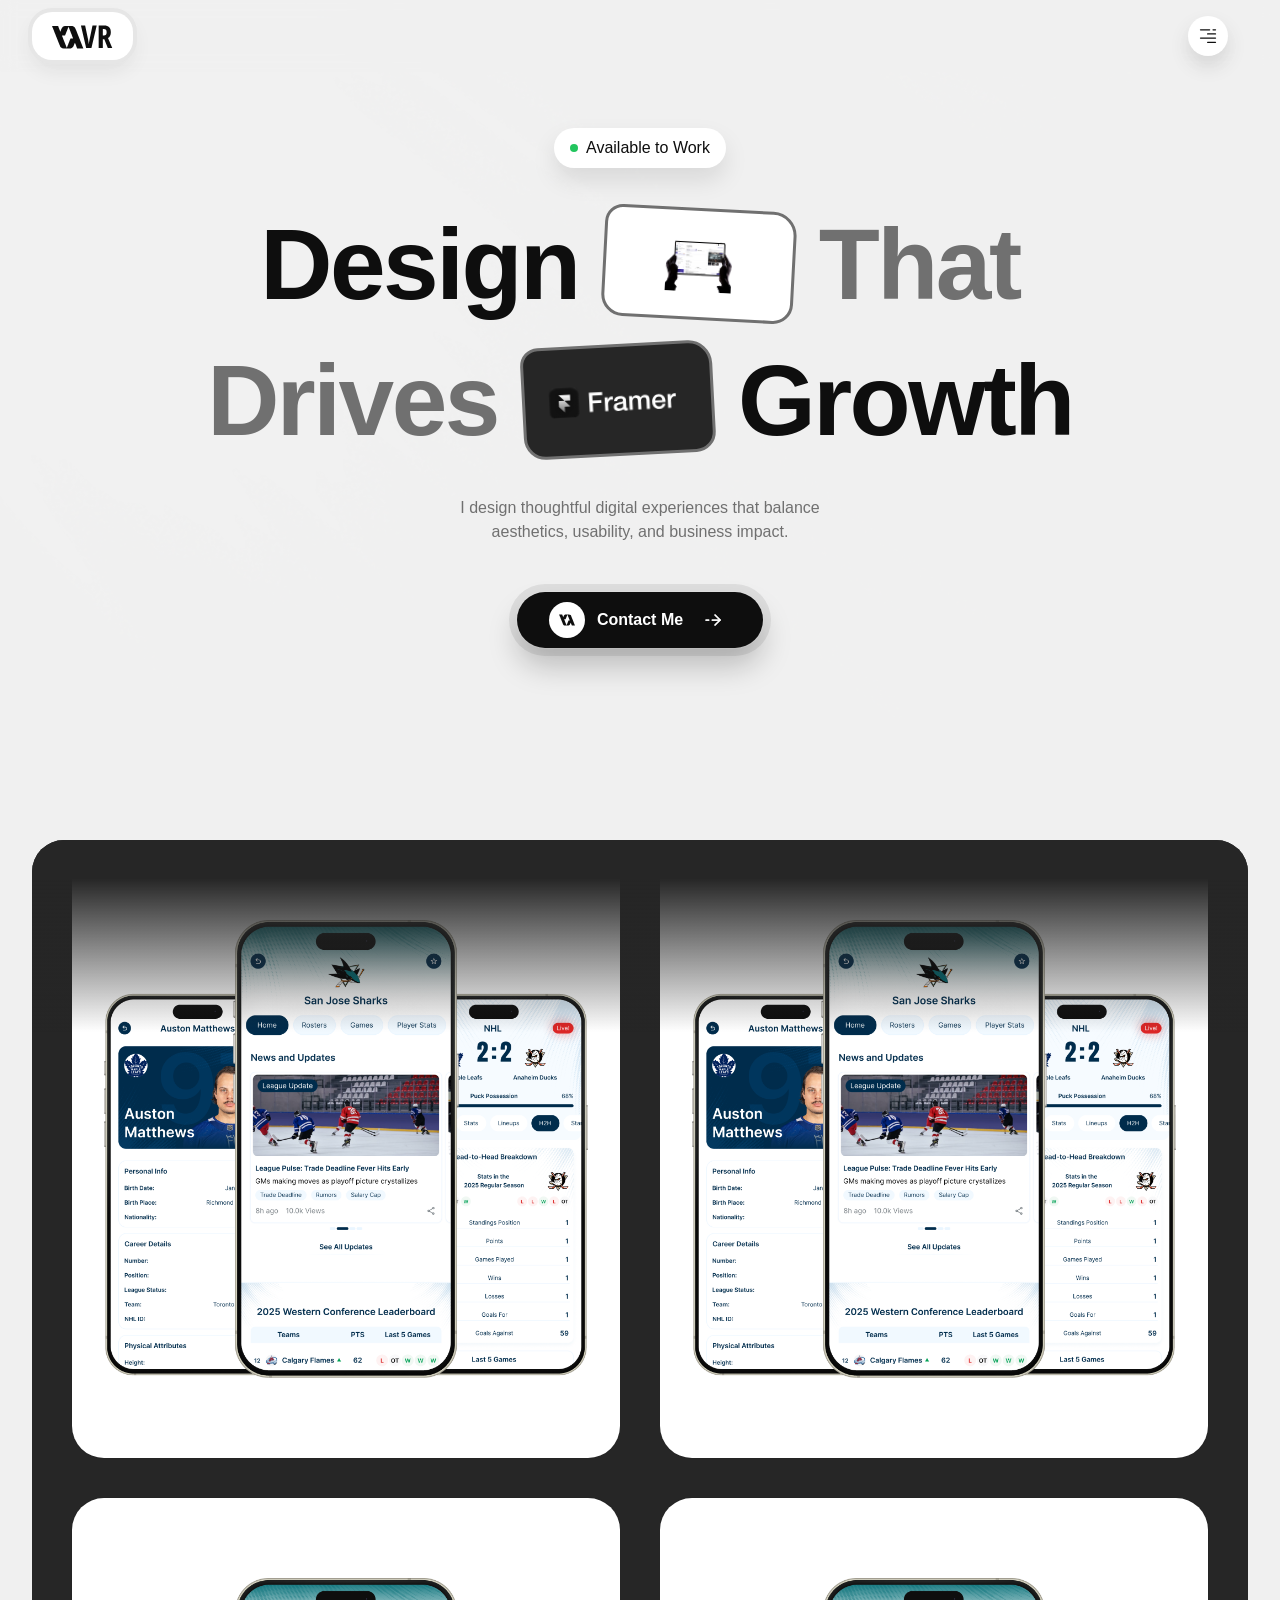
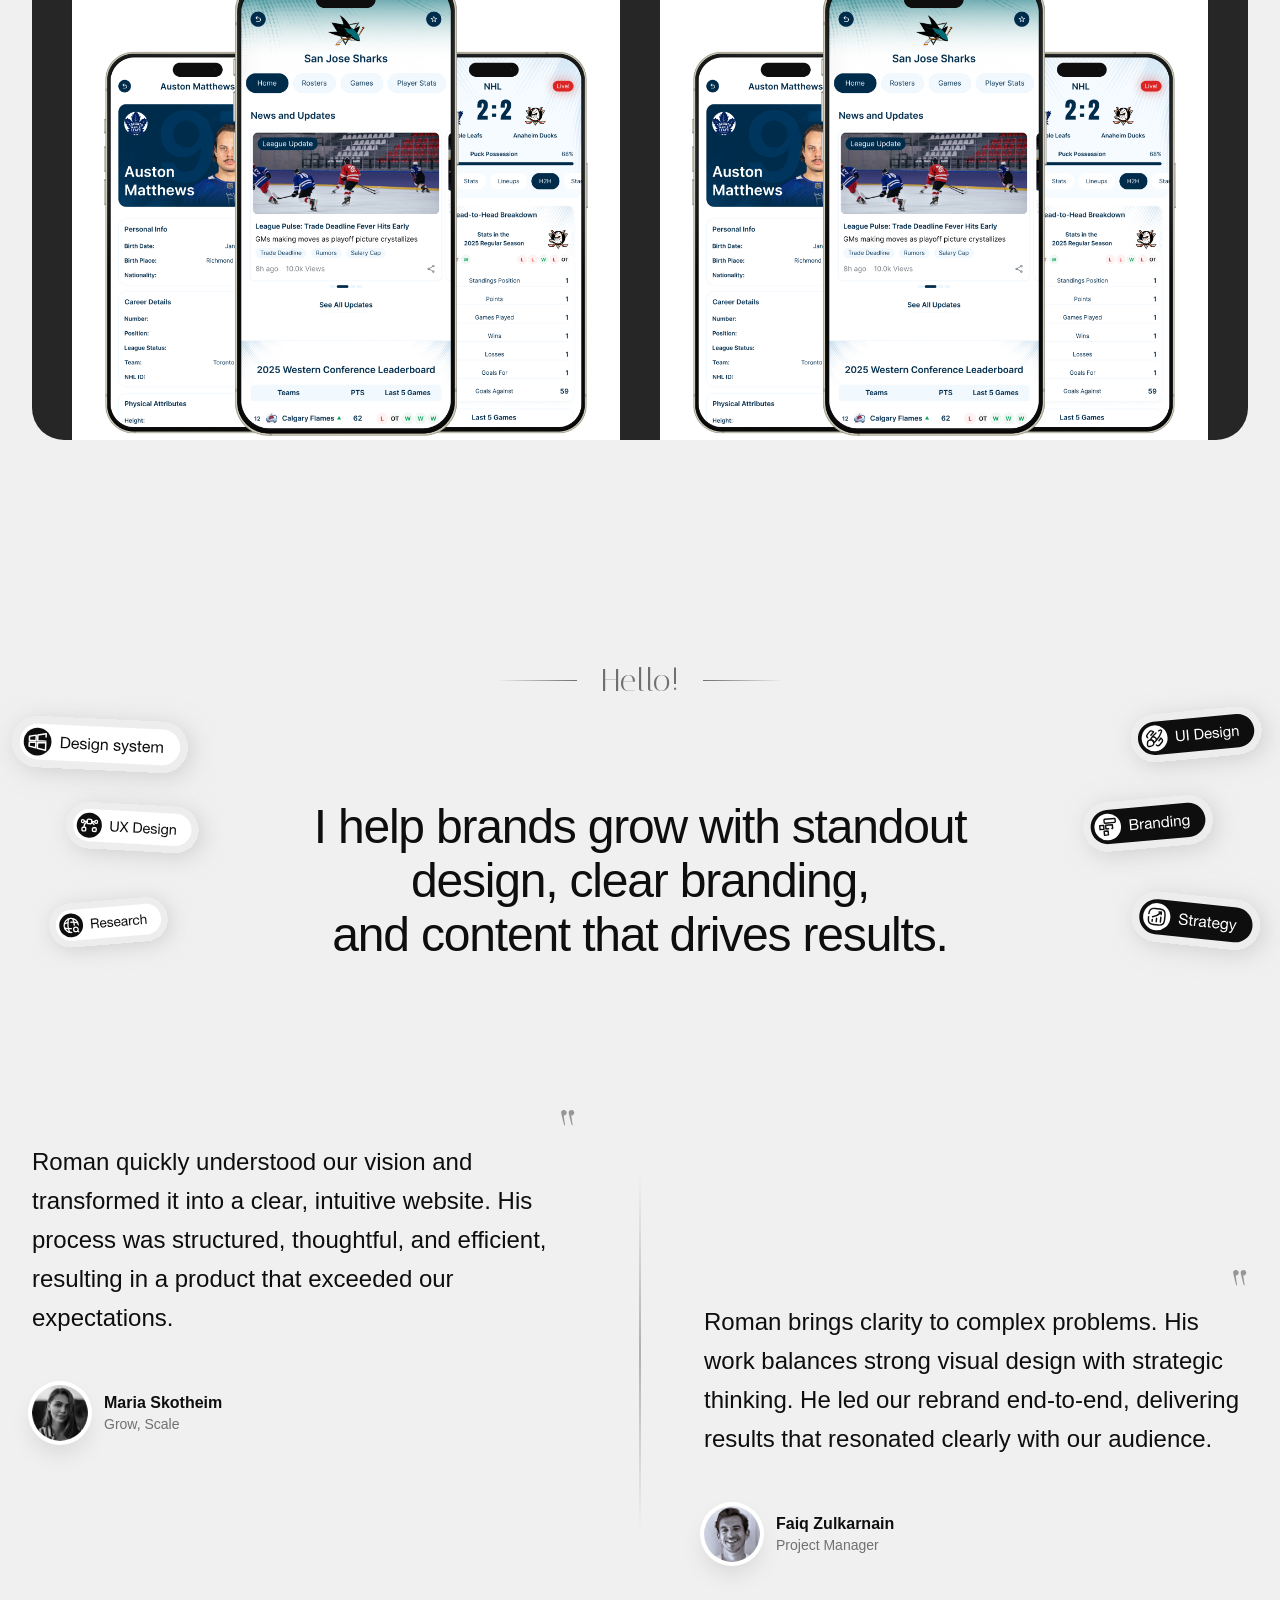
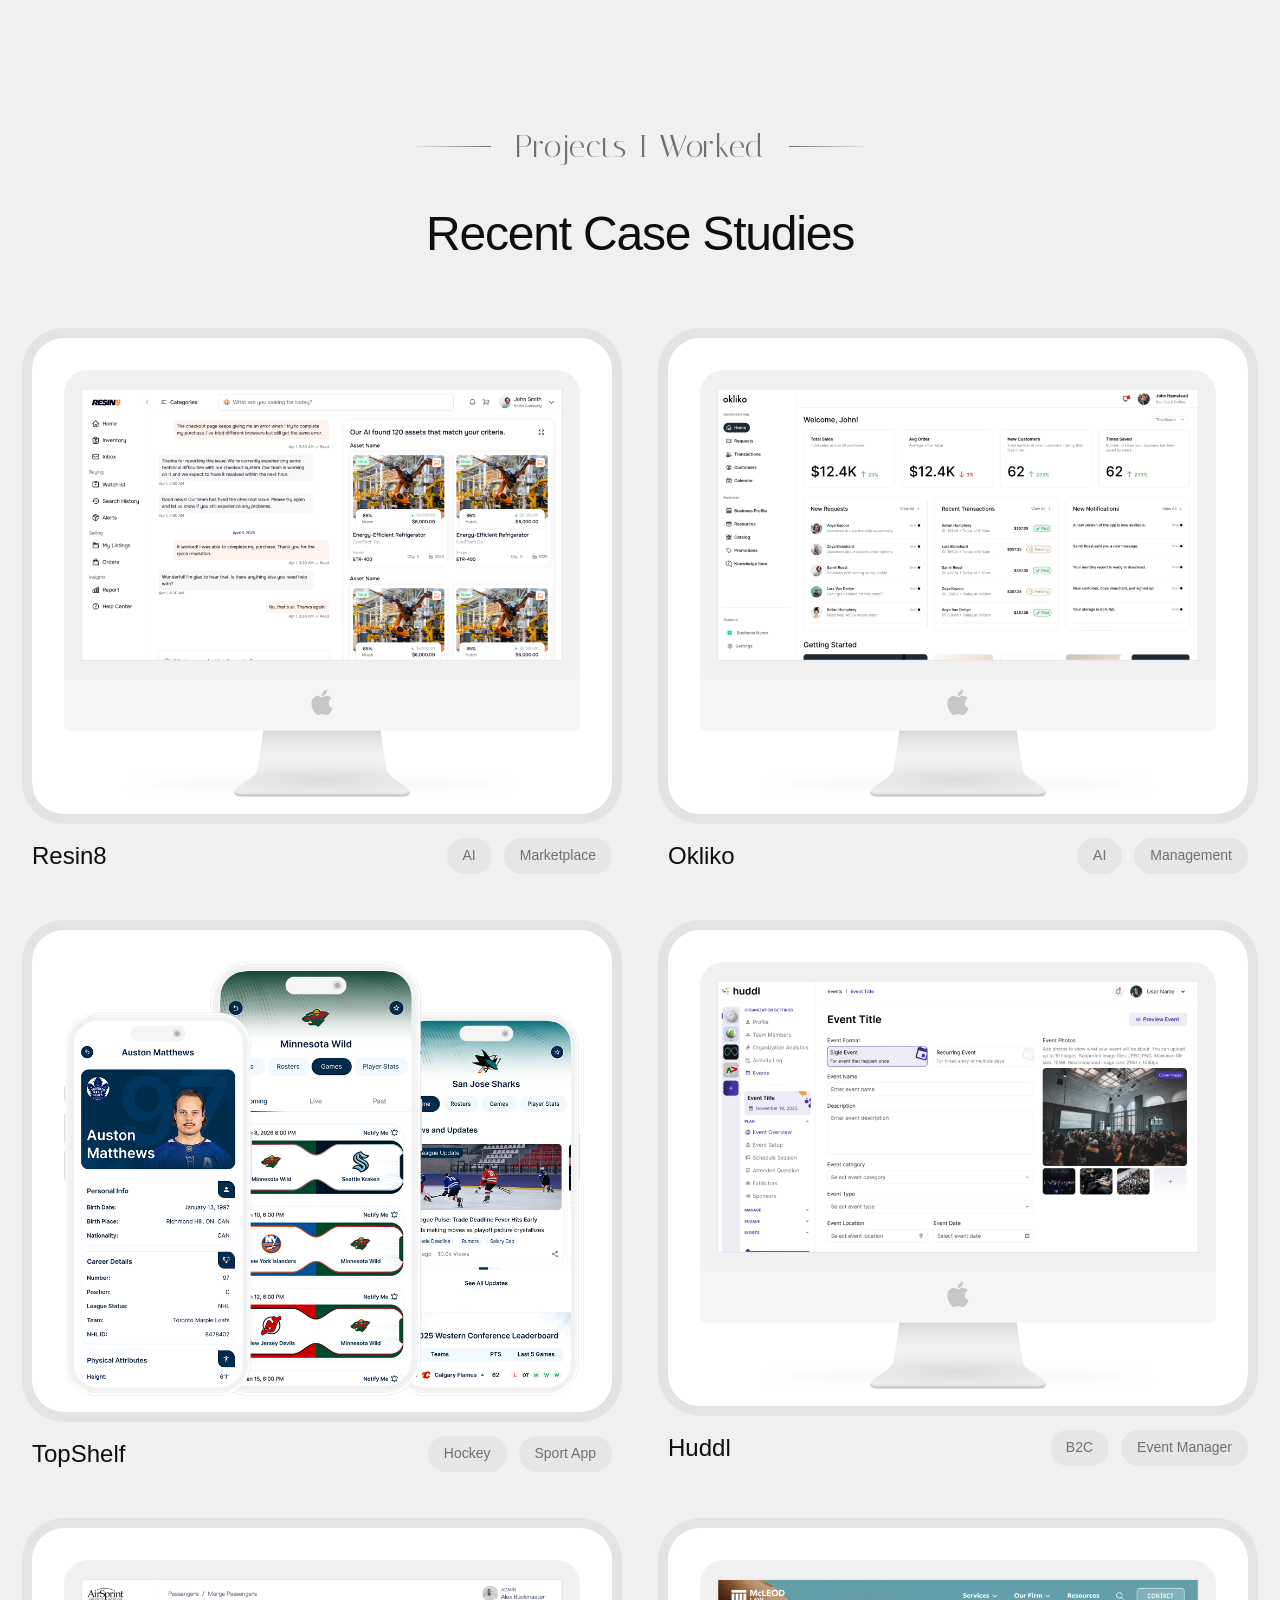
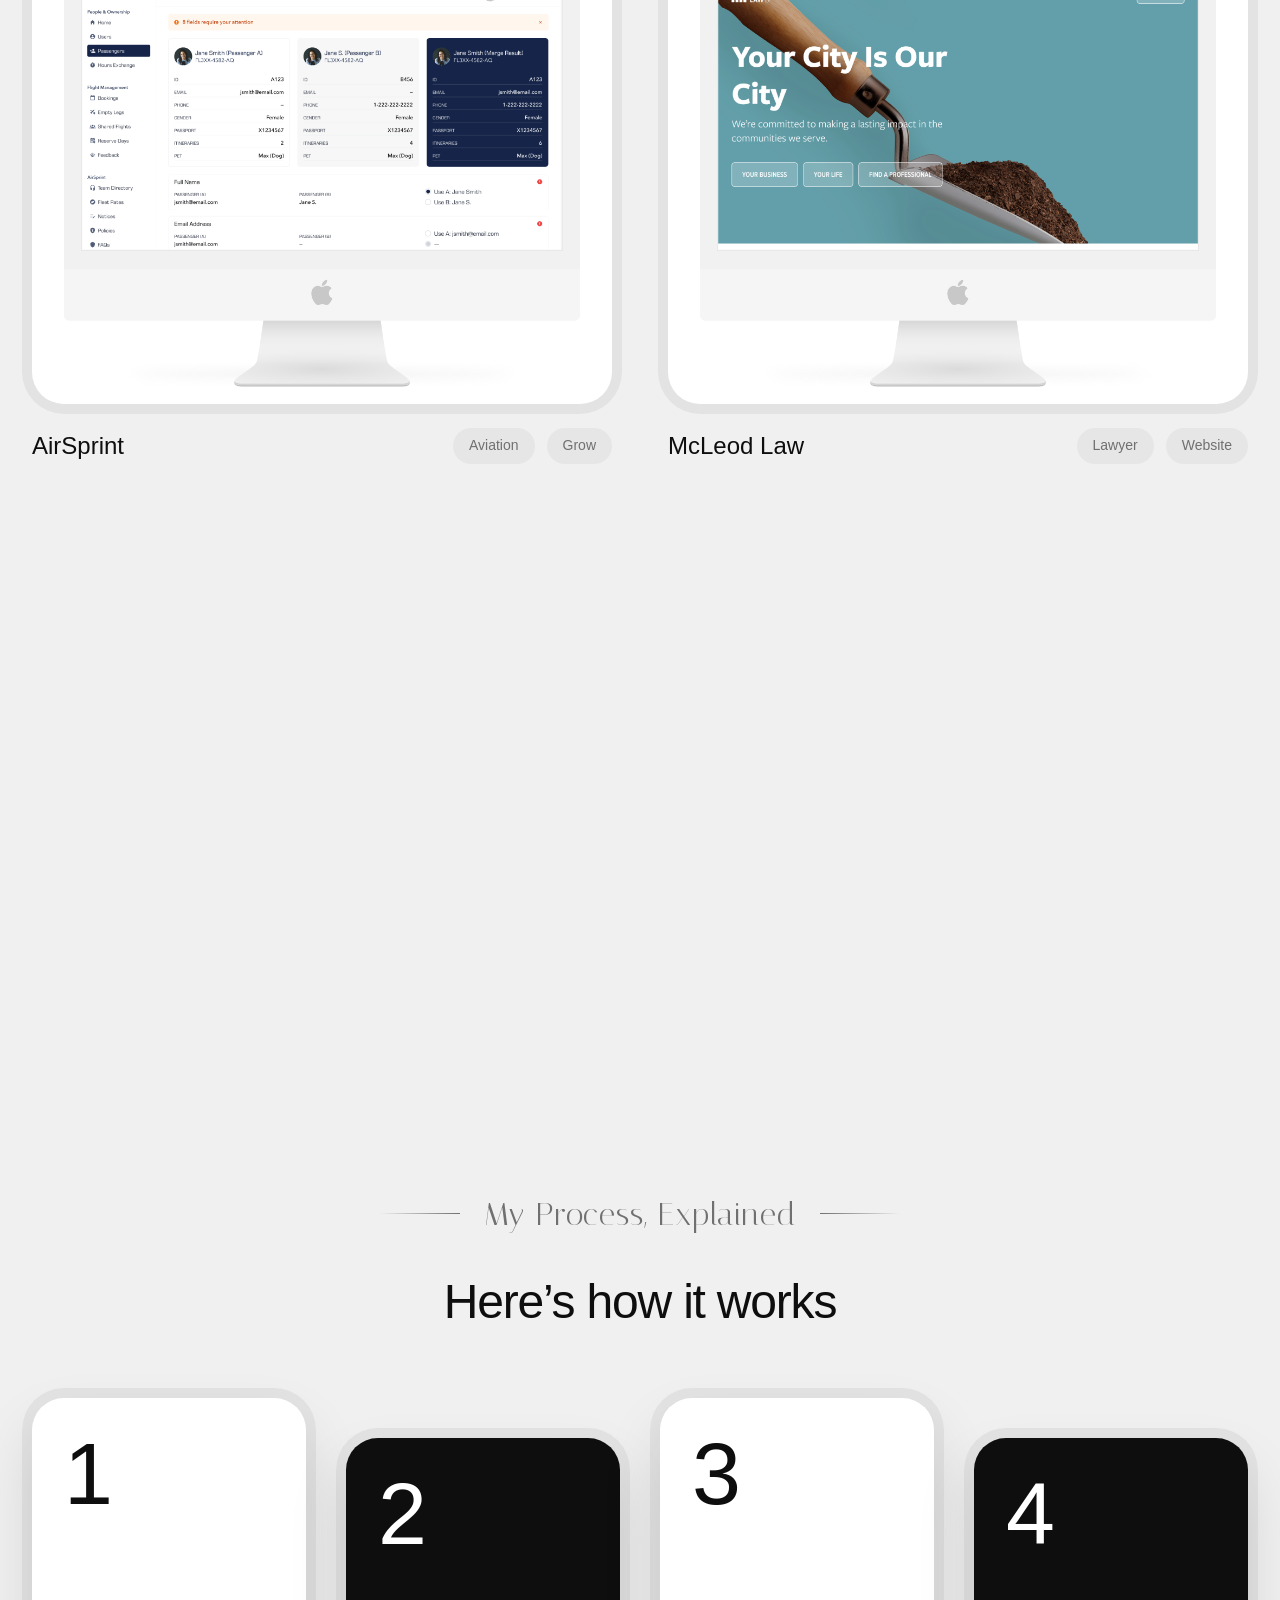
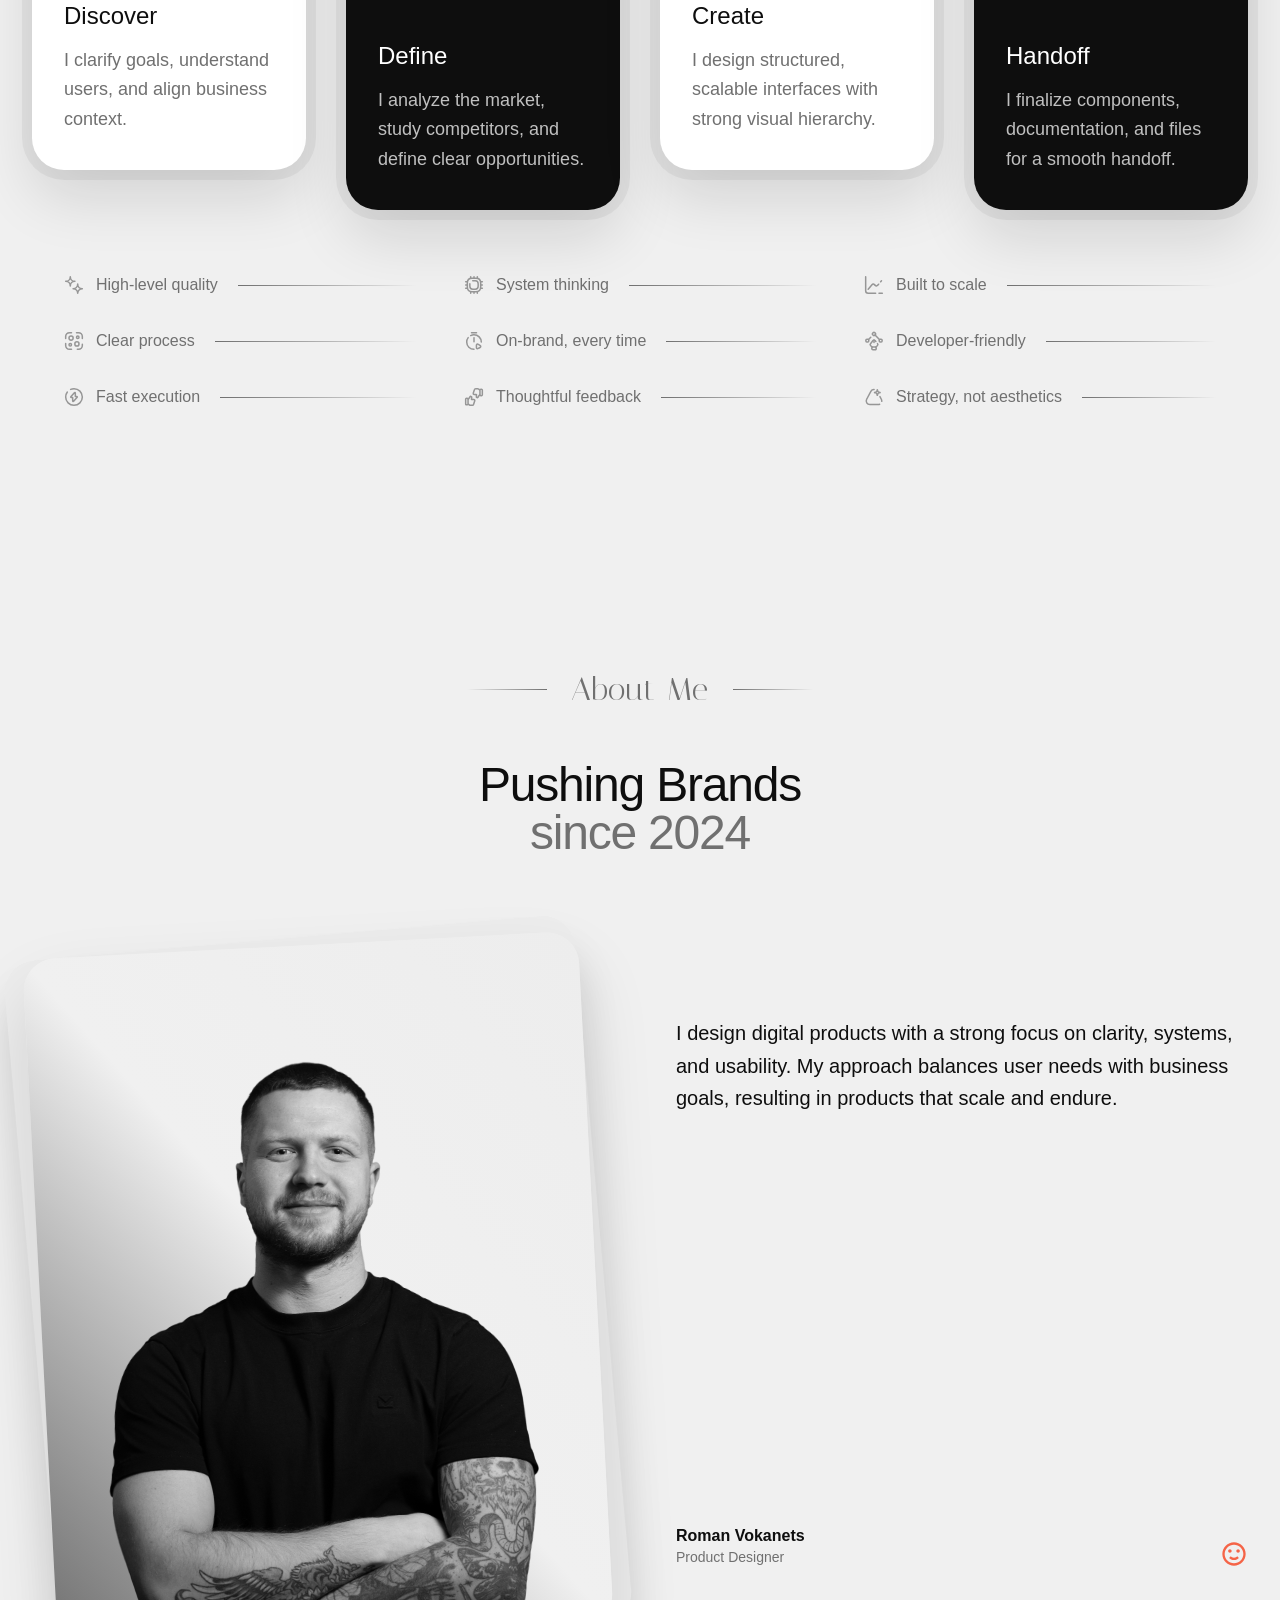
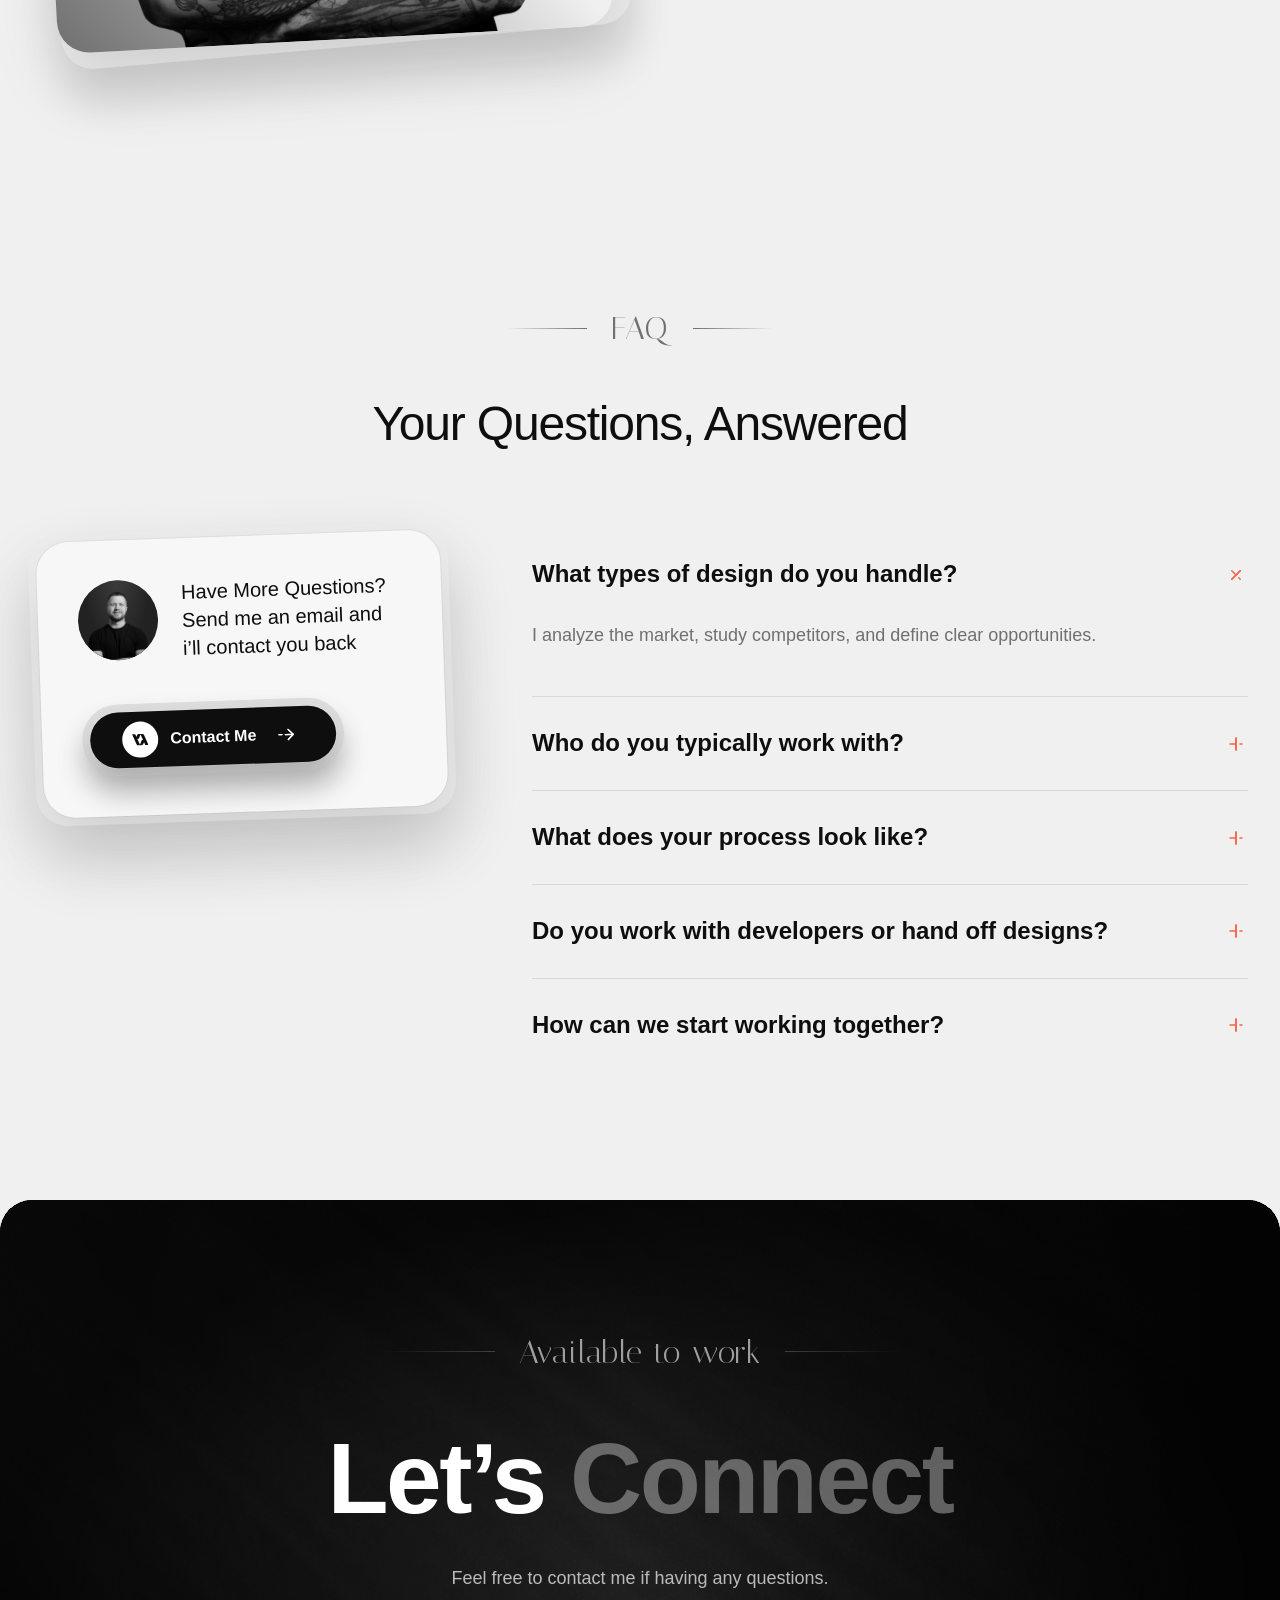
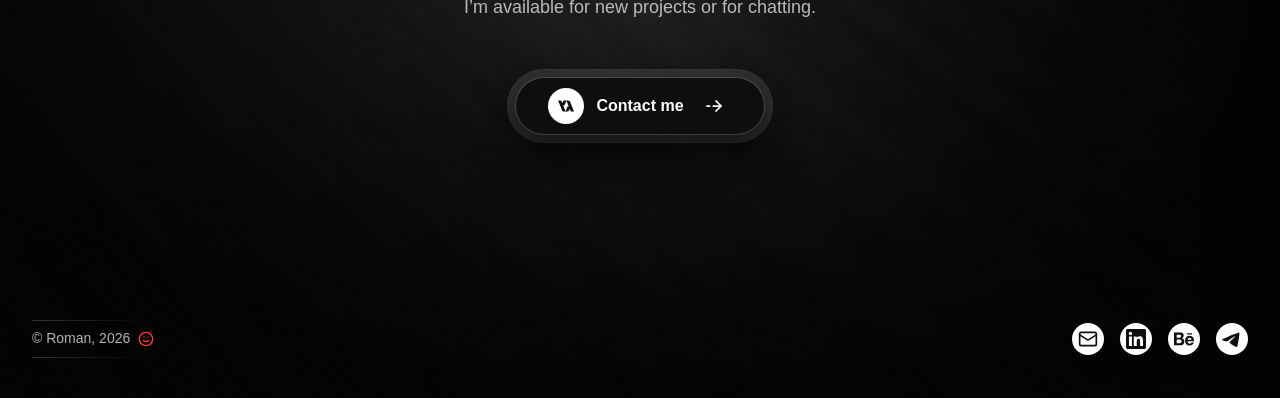
==== commit c3419fa3: "QA Updates." ====
--- a/index.html
+++ b/index.html
@@ -94,6 +94,6 @@
   --ui-warning: var(--ui-color-warning-400);
   --ui-error: var(--ui-color-error-400);
   }
-}</style><title>Roman Portfolio</title><style>.project-roll-track[data-v-dc6e64a0]{animation:project-roll-up-dc6e64a0 var(--duration,18s) linear infinite;will-change:transform}.project-roll-track[data-direction=down][data-v-dc6e64a0]{animation-name:project-roll-down-dc6e64a0}@keyframes project-roll-up-dc6e64a0{0%{transform:translateY(0)}to{transform:translateY(-50%)}}@keyframes project-roll-down-dc6e64a0{0%{transform:translateY(-50%)}to{transform:translateY(0)}}@media(prefers-reduced-motion:reduce){.project-roll-track[data-v-dc6e64a0]{animation:none;transform:none}}</style><link rel="stylesheet" href="/_nuxt/entry.BtKwtluH.css" crossorigin><link rel="stylesheet" href="/_nuxt/index.CcuOMtnL.css" crossorigin><style>@layer components {:where(.i-lucide\:mail){display:inline-block;width:1em;height:1em;background-color:currentColor;-webkit-mask-image:var(--svg);mask-image:var(--svg);-webkit-mask-repeat:no-repeat;mask-repeat:no-repeat;-webkit-mask-size:100% 100%;mask-size:100% 100%;--svg:url("data:image/svg+xml,%3Csvg xmlns='http://www.w3.org/2000/svg' viewBox='0 0 24 24' width='24' height='24'%3E%3Cg fill='none' stroke='black' stroke-linecap='round' stroke-linejoin='round' stroke-width='2'%3E%3Cpath d='m22 7l-8.991 5.727a2 2 0 0 1-2.009 0L2 7'/%3E%3Crect width='20' height='16' x='2' y='4' rx='2'/%3E%3C/g%3E%3C/svg%3E")}:where(.i-lucide\:smile){display:inline-block;width:1em;height:1em;background-color:currentColor;-webkit-mask-image:var(--svg);mask-image:var(--svg);-webkit-mask-repeat:no-repeat;mask-repeat:no-repeat;-webkit-mask-size:100% 100%;mask-size:100% 100%;--svg:url("data:image/svg+xml,%3Csvg xmlns='http://www.w3.org/2000/svg' viewBox='0 0 24 24' width='24' height='24'%3E%3Cg fill='none' stroke='black' stroke-linecap='round' stroke-linejoin='round' stroke-width='2'%3E%3Ccircle cx='12' cy='12' r='10'/%3E%3Cpath d='M8 14s1.5 2 4 2s4-2 4-2M9 9h.01M15 9h.01'/%3E%3C/g%3E%3C/svg%3E")}:where(.i-simple-icons\:behance){display:inline-block;width:1em;height:1em;background-color:currentColor;-webkit-mask-image:var(--svg);mask-image:var(--svg);-webkit-mask-repeat:no-repeat;mask-repeat:no-repeat;-webkit-mask-size:100% 100%;mask-size:100% 100%;--svg:url("data:image/svg+xml,%3Csvg xmlns='http://www.w3.org/2000/svg' viewBox='0 0 24 24' width='24' height='24'%3E%3Cpath fill='black' d='M16.969 16.927a2.56 2.56 0 0 0 1.901.677a2.5 2.5 0 0 0 1.531-.475c.362-.235.636-.584.779-.99h2.585a5.1 5.1 0 0 1-1.9 2.896a5.3 5.3 0 0 1-3.091.88a5.8 5.8 0 0 1-2.284-.433a4.9 4.9 0 0 1-1.723-1.211a5.7 5.7 0 0 1-1.08-1.874a7 7 0 0 1-.383-2.393c-.005-.8.129-1.595.396-2.349a5.31 5.31 0 0 1 5.088-3.604a4.9 4.9 0 0 1 2.376.563c.661.362 1.231.87 1.668 1.485a6.2 6.2 0 0 1 .943 2.133c.194.821.263 1.666.205 2.508h-7.699c-.063.79.184 1.574.688 2.187M6.947 4.084a8 8 0 0 1 1.928.198a4.3 4.3 0 0 1 1.49.638c.418.303.748.711.958 1.182c.241.579.357 1.203.341 1.83a3.5 3.5 0 0 1-.506 1.961a3.7 3.7 0 0 1-1.503 1.287a3.6 3.6 0 0 1 2.027 1.437c.464.747.697 1.615.67 2.494a4.6 4.6 0 0 1-.423 2.032a3.95 3.95 0 0 1-1.163 1.413a5.1 5.1 0 0 1-1.683.807a7 7 0 0 1-1.928.259H0V4.084zm-.235 12.9q.464.006.916-.099a2.2 2.2 0 0 0 .766-.332c.228-.158.411-.371.534-.619c.142-.317.208-.663.191-1.009a2.08 2.08 0 0 0-.642-1.715a2.62 2.62 0 0 0-1.696-.505h-3.54v4.279zm13.635-5.967a2.13 2.13 0 0 0-1.654-.619a2.34 2.34 0 0 0-1.163.259a2.5 2.5 0 0 0-.738.62a2.4 2.4 0 0 0-.396.792q-.111.36-.137.734h4.769a3.24 3.24 0 0 0-.679-1.785zm-13.813-.648a2.25 2.25 0 0 0 1.423-.433c.399-.355.607-.88.56-1.413a1.9 1.9 0 0 0-.178-.891a1.3 1.3 0 0 0-.495-.533a1.85 1.85 0 0 0-.711-.274a4 4 0 0 0-.835-.073H3.241v3.631h3.293zM21.62 5.122h-5.976v1.527h5.976z'/%3E%3C/svg%3E")}:where(.i-simple-icons\:linkedin){display:inline-block;width:1em;height:1em;background-color:currentColor;-webkit-mask-image:var(--svg);mask-image:var(--svg);-webkit-mask-repeat:no-repeat;mask-repeat:no-repeat;-webkit-mask-size:100% 100%;mask-size:100% 100%;--svg:url("data:image/svg+xml,%3Csvg xmlns='http://www.w3.org/2000/svg' viewBox='0 0 24 24' width='24' height='24'%3E%3Cpath fill='black' d='M20.447 20.452h-3.554v-5.569c0-1.328-.027-3.037-1.852-3.037c-1.853 0-2.136 1.445-2.136 2.939v5.667H9.351V9h3.414v1.561h.046c.477-.9 1.637-1.85 3.37-1.85c3.601 0 4.267 2.37 4.267 5.455v6.286zM5.337 7.433a2.06 2.06 0 0 1-2.063-2.065a2.064 2.064 0 1 1 2.063 2.065m1.782 13.019H3.555V9h3.564zM22.225 0H1.771C.792 0 0 .774 0 1.729v20.542C0 23.227.792 24 1.771 24h20.451C23.2 24 24 23.227 24 22.271V1.729C24 .774 23.2 0 22.222 0z'/%3E%3C/svg%3E")}}</style><link rel="preload" as="fetch" crossorigin="anonymous" href="/_payload.json?bcbb9c22-d612-4fd6-b797-5893156ad457"><link rel="modulepreload" as="script" crossorigin href="/_nuxt/DmDPpS3B.js"><link rel="modulepreload" as="script" crossorigin href="/_nuxt/CYXv-kxr.js"><link rel="modulepreload" as="script" crossorigin href="/_nuxt/DlAUqK2U.js"><link rel="preload" as="fetch" fetchpriority="low" crossorigin="anonymous" href="/_nuxt/builds/meta/bcbb9c22-d612-4fd6-b797-5893156ad457.json"><script type="module" src="/_nuxt/DmDPpS3B.js" crossorigin></script><link rel="prefetch" as="image" type="image/svg+xml" href="/_nuxt/ic_landing_figma.B1hMN1T_.svg"><link rel="prefetch" as="image" type="image/svg+xml" href="/_nuxt/ic_logo.CLYIuA2t.svg"><link rel="prefetch" as="image" type="image/svg+xml" href="/_nuxt/ic_top_logo.fQ0mRaUe.svg"><link rel="prefetch" as="image" type="image/svg+xml" href="/_nuxt/ic_landing_mobile_projects.Cj7rE7Nd.svg"><link rel="prefetch" as="image" type="image/svg+xml" href="/_nuxt/effect_sunshine.CONnIowV.svg"><link rel="prefetch" as="image" type="image/png" href="/_nuxt/img_mobile_projects.BnwYTqak.png"><link rel="prefetch" as="image" type="image/svg+xml" href="/_nuxt/tag_design_system.9SmMxqST.svg"><link rel="prefetch" as="image" type="image/svg+xml" href="/_nuxt/tag_ux_design.MSBUNjRa.svg"><link rel="prefetch" as="image" type="image/svg+xml" href="/_nuxt/tag_research.Cuu9ANiG.svg"><link rel="prefetch" as="image" type="image/svg+xml" href="/_nuxt/tag_ui_design.D_XbZTNM.svg"><link rel="prefetch" as="image" type="image/svg+xml" href="/_nuxt/tag_branding.DjH7KuK6.svg"><link rel="prefetch" as="image" type="image/svg+xml" href="/_nuxt/tag_strategy.CmZfN0ld.svg"><link rel="prefetch" as="image" type="image/png" href="/_nuxt/img_profile_male.kILURy8g.png"><link rel="prefetch" as="image" type="image/png" href="/_nuxt/img_case_study_resign8.DNEbG7b9.png"><link rel="prefetch" as="image" type="image/png" href="/_nuxt/img_case_study_okliko.CX-bz5ll.png"><link rel="prefetch" as="image" type="image/png" href="/_nuxt/img_case_study_topshelf.D3ZkkE2F.png"><link rel="prefetch" as="image" type="image/png" href="/_nuxt/img_case_study_huddl.-lb5QH-n.png"><link rel="prefetch" as="image" type="image/png" href="/_nuxt/img_case_study_airsprint.uC0hal0r.png"><link rel="prefetch" as="image" type="image/png" href="/_nuxt/img_case_study_mcleod.CgrkuO4j.png"><link rel="prefetch" as="image" type="image/png" href="/_nuxt/img_case_study_northumberland.5Gu1PUm_.png"><link rel="prefetch" as="image" type="image/png" href="/_nuxt/img_case_study_yumexpress.53uFAMNQ.png"><link rel="prefetch" as="image" type="image/png" href="/_nuxt/img_roman_profile.OPAvWB1u.png"><link rel="icon" href="/favicon.ico"><meta name="description" content="Portfolio of a product designer building thoughtful digital experiences."><meta property="og:title" content="Roman Portfolio"><meta property="og:description" content="Portfolio of a product designer building thoughtful digital experiences."><meta property="og:image" content="https://ui.nuxt.com/assets/templates/nuxt/starter-light.png"><meta name="twitter:image" content="https://ui.nuxt.com/assets/templates/nuxt/starter-light.png"><meta name="twitter:card" content="summary_large_image"><script>"use strict";(()=>{const t=window,e=document.documentElement,c=["dark","light"],n=getStorageValue("localStorage","nuxt-color-mode")||"system";let i=n==="system"?u():n;const r=e.getAttribute("data-color-mode-forced");r&&(i=r),l(i),t["__NUXT_COLOR_MODE__"]={preference:n,value:i,getColorScheme:u,addColorScheme:l,removeColorScheme:d};function l(o){const s=""+o+"",a="";e.classList?e.classList.add(s):e.className+=" "+s,a&&e.setAttribute("data-"+a,o)}function d(o){const s=""+o+"",a="";e.classList?e.classList.remove(s):e.className=e.className.replace(new RegExp(s,"g"),""),a&&e.removeAttribute("data-"+a)}function f(o){return t.matchMedia("(prefers-color-scheme"+o+")")}function u(){if(t.matchMedia&&f("").media!=="not all"){for(const o of c)if(f(":"+o).matches)return o}return"light"}})();function getStorageValue(t,e){switch(t){case"localStorage":return window.localStorage.getItem(e);case"sessionStorage":return window.sessionStorage.getItem(e);case"cookie":return getCookie(e);default:return null}}function getCookie(t){const c=("; "+window.document.cookie).split("; "+t+"=");if(c.length===2)return c.pop()?.split(";").shift()}</script></head><body><div id="__nuxt" class="isolate"><!--[--><!--[--><!--[--><!--[--><!--[--><div class="min-h-[calc(100vh-var(--ui-header-height))]"><!--[--><main><section id="home" class="relative overflow-hidden bg-[#f0f0f0]"><div class="pointer-events-none absolute inset-0" aria-hidden="true"><img src="/_nuxt/effect_sunshine.CONnIowV.svg" alt="" class="absolute max-w-none w-full opacity-100 mix-blend-screen" aria-hidden="true"></div><header class="fixed inset-x-0 top-0 z-50 border-black/5 bg-[#f0f0f0]/80 backdrop-blur"><nav aria-label="Primary" class="relative"><div class="w-full max-w-(--ui-container) mx-auto px-4 sm:px-6 lg:px-8 flex items-center justify-between py-3"><!--[--><a aria-current="page" href="/#home" class="router-link-active router-link-exact-active inline-flex items-center rounded-[20px] bg-white px-5 py-2 shadow-[0_10px_20px_rgba(0,0,0,0.08)] ring-4 ring-[#E6E6E6] focus-visible:ring-[#DADADA] focus-visible:outline-none" aria-label="Go to top"><img src="/_nuxt/ic_top_logo.fQ0mRaUe.svg" alt class="h-7 w-auto sm:h-8" aria-hidden="true"></a><!--[--><!--[--><!--[--><!--[--><!--[--><button type="button" id="reka-dropdown-menu-trigger-v-0" aria-haspopup="menu" aria-expanded="false" data-state="closed" aria-label="Open menu" data-slot="base" class="font-medium inline-flex items-center disabled:cursor-not-allowed aria-disabled:cursor-not-allowed disabled:opacity-75 aria-disabled:opacity-75 transition-colors px-2.5 py-1.5 text-sm gap-1.5 text-default hover:bg-accented/75 active:bg-accented/75 focus:outline-none focus-visible:bg-accented/75 disabled:bg-elevated aria-disabled:bg-elevated mr-5 h-10 w-10 rounded-full bg-white shadow-[0_10px_20px_rgba(0,0,0,0.12)]"><!--[--><!--[--><!----><!--]--><!--[--><img data-nuxt-img srcset="data:image/svg+xml,%3csvg%20width=&#39;24&#39;%20height=&#39;24&#39;%20viewBox=&#39;0%200%2024%2024&#39;%20fill=&#39;none&#39;%20xmlns=&#39;http://www.w3.org/2000/svg&#39;%3e%3cmask%20id=&#39;mask0_1807_1267&#39;%20style=&#39;mask-type:luminance&#39;%20maskUnits=&#39;userSpaceOnUse&#39;%20x=&#39;0&#39;%20y=&#39;0&#39;%20width=&#39;24&#39;%20height=&#39;24&#39;%3e%3cpath%20d=&#39;M23.5%200.5V23.5H0.5V0.5H23.5Z&#39;%20fill=&#39;white&#39;%20stroke=&#39;white&#39;/%3e%3c/mask%3e%3cg%20mask=&#39;url(%23mask0_1807_1267)&#39;%3e%3cpath%20d=&#39;M11.5298%209.5H20.9998Z&#39;%20fill=&#39;%230E0E0E&#39;/%3e%3cpath%20d=&#39;M11.5298%209.5H20.9998&#39;%20stroke=&#39;%230E0E0E&#39;%20stroke-width=&#39;1.5&#39;%20stroke-linecap=&#39;round&#39;%20stroke-linejoin=&#39;round&#39;/%3e%3cpath%20d=&#39;M3%2014.5H21Z&#39;%20fill=&#39;%230E0E0E&#39;/%3e%3cpath%20d=&#39;M3%2014.5H21&#39;%20stroke=&#39;%230E0E0E&#39;%20stroke-width=&#39;1.5&#39;%20stroke-linecap=&#39;round&#39;%20stroke-linejoin=&#39;round&#39;/%3e%3cpath%20d=&#39;M11.5298%2019.5H20.9998Z&#39;%20fill=&#39;%230E0E0E&#39;/%3e%3cpath%20d=&#39;M11.5298%2019.5H20.9998&#39;%20stroke=&#39;%230E0E0E&#39;%20stroke-width=&#39;1.5&#39;%20stroke-linecap=&#39;round&#39;%20stroke-linejoin=&#39;round&#39;/%3e%3cpath%20d=&#39;M13.95%204.5H3Z&#39;%20fill=&#39;%230E0E0E&#39;/%3e%3cpath%20d=&#39;M13.95%204.5H3&#39;%20stroke=&#39;%230E0E0E&#39;%20stroke-width=&#39;1.5&#39;%20stroke-linecap=&#39;round&#39;%20stroke-linejoin=&#39;round&#39;/%3e%3cpath%20d=&#39;M21%204.5H18.02Z&#39;%20fill=&#39;%230E0E0E&#39;/%3e%3cpath%20d=&#39;M21%204.5H18.02&#39;%20stroke=&#39;%230E0E0E&#39;%20stroke-width=&#39;1.5&#39;%20stroke-linecap=&#39;round&#39;%20stroke-linejoin=&#39;round&#39;/%3e%3c/g%3e%3c/svg%3e 1x, data:image/svg+xml,%3csvg%20width=&#39;24&#39;%20height=&#39;24&#39;%20viewBox=&#39;0%200%2024%2024&#39;%20fill=&#39;none&#39;%20xmlns=&#39;http://www.w3.org/2000/svg&#39;%3e%3cmask%20id=&#39;mask0_1807_1267&#39;%20style=&#39;mask-type:luminance&#39;%20maskUnits=&#39;userSpaceOnUse&#39;%20x=&#39;0&#39;%20y=&#39;0&#39;%20width=&#39;24&#39;%20height=&#39;24&#39;%3e%3cpath%20d=&#39;M23.5%200.5V23.5H0.5V0.5H23.5Z&#39;%20fill=&#39;white&#39;%20stroke=&#39;white&#39;/%3e%3c/mask%3e%3cg%20mask=&#39;url(%23mask0_1807_1267)&#39;%3e%3cpath%20d=&#39;M11.5298%209.5H20.9998Z&#39;%20fill=&#39;%230E0E0E&#39;/%3e%3cpath%20d=&#39;M11.5298%209.5H20.9998&#39;%20stroke=&#39;%230E0E0E&#39;%20stroke-width=&#39;1.5&#39;%20stroke-linecap=&#39;round&#39;%20stroke-linejoin=&#39;round&#39;/%3e%3cpath%20d=&#39;M3%2014.5H21Z&#39;%20fill=&#39;%230E0E0E&#39;/%3e%3cpath%20d=&#39;M3%2014.5H21&#39;%20stroke=&#39;%230E0E0E&#39;%20stroke-width=&#39;1.5&#39;%20stroke-linecap=&#39;round&#39;%20stroke-linejoin=&#39;round&#39;/%3e%3cpath%20d=&#39;M11.5298%2019.5H20.9998Z&#39;%20fill=&#39;%230E0E0E&#39;/%3e%3cpath%20d=&#39;M11.5298%2019.5H20.9998&#39;%20stroke=&#39;%230E0E0E&#39;%20stroke-width=&#39;1.5&#39;%20stroke-linecap=&#39;round&#39;%20stroke-linejoin=&#39;round&#39;/%3e%3cpath%20d=&#39;M13.95%204.5H3Z&#39;%20fill=&#39;%230E0E0E&#39;/%3e%3cpath%20d=&#39;M13.95%204.5H3&#39;%20stroke=&#39;%230E0E0E&#39;%20stroke-width=&#39;1.5&#39;%20stroke-linecap=&#39;round&#39;%20stroke-linejoin=&#39;round&#39;/%3e%3cpath%20d=&#39;M21%204.5H18.02Z&#39;%20fill=&#39;%230E0E0E&#39;/%3e%3cpath%20d=&#39;M21%204.5H18.02&#39;%20stroke=&#39;%230E0E0E&#39;%20stroke-width=&#39;1.5&#39;%20stroke-linecap=&#39;round&#39;%20stroke-linejoin=&#39;round&#39;/%3e%3c/g%3e%3c/svg%3e 2x" onerror="this.setAttribute(&#39;data-error&#39;, 1)" class="h-5 w-5" alt src="data:image/svg+xml,%3csvg%20width=&#39;24&#39;%20height=&#39;24&#39;%20viewBox=&#39;0%200%2024%2024&#39;%20fill=&#39;none&#39;%20xmlns=&#39;http://www.w3.org/2000/svg&#39;%3e%3cmask%20id=&#39;mask0_1807_1267&#39;%20style=&#39;mask-type:luminance&#39;%20maskUnits=&#39;userSpaceOnUse&#39;%20x=&#39;0&#39;%20y=&#39;0&#39;%20width=&#39;24&#39;%20height=&#39;24&#39;%3e%3cpath%20d=&#39;M23.5%200.5V23.5H0.5V0.5H23.5Z&#39;%20fill=&#39;white&#39;%20stroke=&#39;white&#39;/%3e%3c/mask%3e%3cg%20mask=&#39;url(%23mask0_1807_1267)&#39;%3e%3cpath%20d=&#39;M11.5298%209.5H20.9998Z&#39;%20fill=&#39;%230E0E0E&#39;/%3e%3cpath%20d=&#39;M11.5298%209.5H20.9998&#39;%20stroke=&#39;%230E0E0E&#39;%20stroke-width=&#39;1.5&#39;%20stroke-linecap=&#39;round&#39;%20stroke-linejoin=&#39;round&#39;/%3e%3cpath%20d=&#39;M3%2014.5H21Z&#39;%20fill=&#39;%230E0E0E&#39;/%3e%3cpath%20d=&#39;M3%2014.5H21&#39;%20stroke=&#39;%230E0E0E&#39;%20stroke-width=&#39;1.5&#39;%20stroke-linecap=&#39;round&#39;%20stroke-linejoin=&#39;round&#39;/%3e%3cpath%20d=&#39;M11.5298%2019.5H20.9998Z&#39;%20fill=&#39;%230E0E0E&#39;/%3e%3cpath%20d=&#39;M11.5298%2019.5H20.9998&#39;%20stroke=&#39;%230E0E0E&#39;%20stroke-width=&#39;1.5&#39;%20stroke-linecap=&#39;round&#39;%20stroke-linejoin=&#39;round&#39;/%3e%3cpath%20d=&#39;M13.95%204.5H3Z&#39;%20fill=&#39;%230E0E0E&#39;/%3e%3cpath%20d=&#39;M13.95%204.5H3&#39;%20stroke=&#39;%230E0E0E&#39;%20stroke-width=&#39;1.5&#39;%20stroke-linecap=&#39;round&#39;%20stroke-linejoin=&#39;round&#39;/%3e%3cpath%20d=&#39;M21%204.5H18.02Z&#39;%20fill=&#39;%230E0E0E&#39;/%3e%3cpath%20d=&#39;M21%204.5H18.02&#39;%20stroke=&#39;%230E0E0E&#39;%20stroke-width=&#39;1.5&#39;%20stroke-linecap=&#39;round&#39;%20stroke-linejoin=&#39;round&#39;/%3e%3c/g%3e%3c/svg%3e"><!--]--><!--[--><!----><!--]--><!--]--></button><!--]--><!--]--><!--[--><!----><!--v-if--><!--]--><!--]--><!--]--><!--]--><!--]--></div></nav></header><div class="w-full max-w-(--ui-container) mx-auto px-4 sm:px-6 lg:px-8 relative flex min-h-[86vh] items-center justify-center py-14 lg:py-32"><!--[--><div class="mx-auto flex max-w-5xl flex-col items-center text-center"><div class="mb-6 inline-flex items-center gap-2 rounded-full bg-white px-4 py-2 text-xs text-[#707070] shadow-[0_12px_24px_rgba(0,0,0,0.10)] ring-1 ring-black/5 lg:mb-10"><span class="h-2 w-2 rounded-full bg-emerald-500" aria-hidden="true"></span> Available to Work </div><h1 class="leading-[1.02] font-bold tracking-tight text-[#0E0E0E] text-[40px] lg:text-[100px]"><span class="flex flex-wrap items-center justify-center gap-4 lg:flex-nowrap lg:gap-6"><span class="whitespace-nowrap font-bold text-[#0E0E0E]">Design</span><span class="inline-flex items-center justify-center w-20 sm:w-20 lg:w-30"><img src="/_nuxt/ic_landing_mobile_projects.Cj7rE7Nd.svg" alt aria-hidden="true"></span><span class="whitespace-nowrap font-bold text-[#707070]">That</span></span><span class="flex flex-wrap items-center mt-6 justify-center gap-4 lg:flex-nowrap lg:gap-6"><span class="whitespace-nowrap font-bold text-[#707070]">Drives</span><span class="inline-flex items-center justify-center w-20 sm:w-20 lg:w-30"><img src="/_nuxt/ic_landing_figma.B1hMN1T_.svg" alt aria-hidden="true"></span><span class="whitespace-nowrap font-bold text-[#0E0E0E]">Growth</span></span></h1><p class="mt-10 max-w-xl text-[16px] lg:text-[16px] text-[#707070] sm:text-base"> I design thoughtful digital experiences that balance <br> aesthetics, usability, and business impact. </p><div class="mt-10 flex items-center justify-center rounded-full bg-[#DEDEDE] p-2"><!--[--><a href="/#contact" data-slot="base" class="inline-flex items-center disabled:cursor-not-allowed aria-disabled:cursor-not-allowed disabled:opacity-75 aria-disabled:opacity-75 transition-colors py-2 active:bg-inverted/90 disabled:bg-inverted aria-disabled:bg-inverted focus-visible:outline-2 focus-visible:outline-offset-2 focus-visible:outline-inverted h-14 gap-3 rounded-full bg-[#0E0E0E] px-6 text-sm font-semibold text-white shadow-[0_18px_30px_rgba(0,0,0,0.22)] ring-1 ring-white/10 hover:bg-neutral-800 focus-visible:ring-2 focus-visible:ring-neutral-900/30 focus-visible:ring-offset-2 focus-visible:ring-offset-[#f0f0f0] focus-visible:outline-none sm:px-8 sm:text-base"><!--[--><!--[--><span class="grid h-9 w-9 place-items-center rounded-full bg-white"><img src="/_nuxt/ic_logo.CLYIuA2t.svg" alt class="h-4 w-4" aria-hidden="true"></span><!--]--><!--[--><p class="font-bold">Contact Me</p><!--]--><!--[--><span class="grid h-9 w-9 place-items-center rounded-full"><img data-nuxt-img srcset="data:image/svg+xml,%3csvg%20width=&#39;24&#39;%20height=&#39;24&#39;%20viewBox=&#39;0%200%2024%2024&#39;%20fill=&#39;none&#39;%20xmlns=&#39;http://www.w3.org/2000/svg&#39;%3e%3cg%20clip-path=&#39;url(%23clip0_1807_1302)&#39;%3e%3cg%20clip-path=&#39;url(%23clip1_1807_1302)&#39;%3e%3cpath%20d=&#39;M14.4302%205.92969L20.5002%2011.9997L14.4302%2018.0697&#39;%20stroke=&#39;white&#39;%20stroke-width=&#39;1.5&#39;%20stroke-miterlimit=&#39;10&#39;%20stroke-linecap=&#39;round&#39;%20stroke-linejoin=&#39;round&#39;/%3e%3cpath%20d=&#39;M11.0098%2012H20.3298&#39;%20stroke=&#39;white&#39;%20stroke-width=&#39;1.5&#39;%20stroke-miterlimit=&#39;10&#39;%20stroke-linecap=&#39;round&#39;%20stroke-linejoin=&#39;round&#39;/%3e%3cpath%20d=&#39;M3.5%2012H6.97&#39;%20stroke=&#39;white&#39;%20stroke-width=&#39;1.5&#39;%20stroke-miterlimit=&#39;10&#39;%20stroke-linecap=&#39;round&#39;%20stroke-linejoin=&#39;round&#39;/%3e%3cpath%20d=&#39;M14.4302%205.92969L20.5002%2011.9997L14.4302%2018.0697&#39;%20stroke=&#39;white&#39;%20stroke-width=&#39;1.5&#39;%20stroke-miterlimit=&#39;10&#39;%20stroke-linecap=&#39;round&#39;%20stroke-linejoin=&#39;round&#39;/%3e%3cpath%20d=&#39;M11.0098%2012H20.3298&#39;%20stroke=&#39;white&#39;%20stroke-width=&#39;1.5&#39;%20stroke-miterlimit=&#39;10&#39;%20stroke-linecap=&#39;round&#39;%20stroke-linejoin=&#39;round&#39;/%3e%3cpath%20d=&#39;M3.5%2012H6.97&#39;%20stroke=&#39;white&#39;%20stroke-width=&#39;1.5&#39;%20stroke-miterlimit=&#39;10&#39;%20stroke-linecap=&#39;round&#39;%20stroke-linejoin=&#39;round&#39;/%3e%3c/g%3e%3c/g%3e%3cdefs%3e%3cclipPath%20id=&#39;clip0_1807_1302&#39;%3e%3crect%20width=&#39;24&#39;%20height=&#39;24&#39;%20fill=&#39;white&#39;/%3e%3c/clipPath%3e%3cclipPath%20id=&#39;clip1_1807_1302&#39;%3e%3crect%20width=&#39;24&#39;%20height=&#39;24&#39;%20fill=&#39;white&#39;/%3e%3c/clipPath%3e%3c/defs%3e%3c/svg%3e 1x, data:image/svg+xml,%3csvg%20width=&#39;24&#39;%20height=&#39;24&#39;%20viewBox=&#39;0%200%2024%2024&#39;%20fill=&#39;none&#39;%20xmlns=&#39;http://www.w3.org/2000/svg&#39;%3e%3cg%20clip-path=&#39;url(%23clip0_1807_1302)&#39;%3e%3cg%20clip-path=&#39;url(%23clip1_1807_1302)&#39;%3e%3cpath%20d=&#39;M14.4302%205.92969L20.5002%2011.9997L14.4302%2018.0697&#39;%20stroke=&#39;white&#39;%20stroke-width=&#39;1.5&#39;%20stroke-miterlimit=&#39;10&#39;%20stroke-linecap=&#39;round&#39;%20stroke-linejoin=&#39;round&#39;/%3e%3cpath%20d=&#39;M11.0098%2012H20.3298&#39;%20stroke=&#39;white&#39;%20stroke-width=&#39;1.5&#39;%20stroke-miterlimit=&#39;10&#39;%20stroke-linecap=&#39;round&#39;%20stroke-linejoin=&#39;round&#39;/%3e%3cpath%20d=&#39;M3.5%2012H6.97&#39;%20stroke=&#39;white&#39;%20stroke-width=&#39;1.5&#39;%20stroke-miterlimit=&#39;10&#39;%20stroke-linecap=&#39;round&#39;%20stroke-linejoin=&#39;round&#39;/%3e%3cpath%20d=&#39;M14.4302%205.92969L20.5002%2011.9997L14.4302%2018.0697&#39;%20stroke=&#39;white&#39;%20stroke-width=&#39;1.5&#39;%20stroke-miterlimit=&#39;10&#39;%20stroke-linecap=&#39;round&#39;%20stroke-linejoin=&#39;round&#39;/%3e%3cpath%20d=&#39;M11.0098%2012H20.3298&#39;%20stroke=&#39;white&#39;%20stroke-width=&#39;1.5&#39;%20stroke-miterlimit=&#39;10&#39;%20stroke-linecap=&#39;round&#39;%20stroke-linejoin=&#39;round&#39;/%3e%3cpath%20d=&#39;M3.5%2012H6.97&#39;%20stroke=&#39;white&#39;%20stroke-width=&#39;1.5&#39;%20stroke-miterlimit=&#39;10&#39;%20stroke-linecap=&#39;round&#39;%20stroke-linejoin=&#39;round&#39;/%3e%3c/g%3e%3c/g%3e%3cdefs%3e%3cclipPath%20id=&#39;clip0_1807_1302&#39;%3e%3crect%20width=&#39;24&#39;%20height=&#39;24&#39;%20fill=&#39;white&#39;/%3e%3c/clipPath%3e%3cclipPath%20id=&#39;clip1_1807_1302&#39;%3e%3crect%20width=&#39;24&#39;%20height=&#39;24&#39;%20fill=&#39;white&#39;/%3e%3c/clipPath%3e%3c/defs%3e%3c/svg%3e 2x" onerror="this.setAttribute(&#39;data-error&#39;, 1)" class="h-5 w-5" src="data:image/svg+xml,%3csvg%20width=&#39;24&#39;%20height=&#39;24&#39;%20viewBox=&#39;0%200%2024%2024&#39;%20fill=&#39;none&#39;%20xmlns=&#39;http://www.w3.org/2000/svg&#39;%3e%3cg%20clip-path=&#39;url(%23clip0_1807_1302)&#39;%3e%3cg%20clip-path=&#39;url(%23clip1_1807_1302)&#39;%3e%3cpath%20d=&#39;M14.4302%205.92969L20.5002%2011.9997L14.4302%2018.0697&#39;%20stroke=&#39;white&#39;%20stroke-width=&#39;1.5&#39;%20stroke-miterlimit=&#39;10&#39;%20stroke-linecap=&#39;round&#39;%20stroke-linejoin=&#39;round&#39;/%3e%3cpath%20d=&#39;M11.0098%2012H20.3298&#39;%20stroke=&#39;white&#39;%20stroke-width=&#39;1.5&#39;%20stroke-miterlimit=&#39;10&#39;%20stroke-linecap=&#39;round&#39;%20stroke-linejoin=&#39;round&#39;/%3e%3cpath%20d=&#39;M3.5%2012H6.97&#39;%20stroke=&#39;white&#39;%20stroke-width=&#39;1.5&#39;%20stroke-miterlimit=&#39;10&#39;%20stroke-linecap=&#39;round&#39;%20stroke-linejoin=&#39;round&#39;/%3e%3cpath%20d=&#39;M14.4302%205.92969L20.5002%2011.9997L14.4302%2018.0697&#39;%20stroke=&#39;white&#39;%20stroke-width=&#39;1.5&#39;%20stroke-miterlimit=&#39;10&#39;%20stroke-linecap=&#39;round&#39;%20stroke-linejoin=&#39;round&#39;/%3e%3cpath%20d=&#39;M11.0098%2012H20.3298&#39;%20stroke=&#39;white&#39;%20stroke-width=&#39;1.5&#39;%20stroke-miterlimit=&#39;10&#39;%20stroke-linecap=&#39;round&#39;%20stroke-linejoin=&#39;round&#39;/%3e%3cpath%20d=&#39;M3.5%2012H6.97&#39;%20stroke=&#39;white&#39;%20stroke-width=&#39;1.5&#39;%20stroke-miterlimit=&#39;10&#39;%20stroke-linecap=&#39;round&#39;%20stroke-linejoin=&#39;round&#39;/%3e%3c/g%3e%3c/g%3e%3cdefs%3e%3cclipPath%20id=&#39;clip0_1807_1302&#39;%3e%3crect%20width=&#39;24&#39;%20height=&#39;24&#39;%20fill=&#39;white&#39;/%3e%3c/clipPath%3e%3cclipPath%20id=&#39;clip1_1807_1302&#39;%3e%3crect%20width=&#39;24&#39;%20height=&#39;24&#39;%20fill=&#39;white&#39;/%3e%3c/clipPath%3e%3c/defs%3e%3c/svg%3e"></span><!--]--><!--]--></a><!--]--></div></div><!--]--></div></section><section id="projects" class="bg-[#f0f0f0] sm:py-4 lg:py-14" data-v-dc6e64a0><div class="w-full max-w-(--ui-container) mx-auto px-4 sm:px-6 lg:px-8" data-v-dc6e64a0><!--[--><div class="relative grid h-195 lg:h-300 grid-cols-1 gap-10 overflow-hidden rounded-4xl bg-[#262626] sm:grid-cols-2" data-v-dc6e64a0><div class="pointer-events-none absolute inset-x-0 top-0 z-20 h-48 bg-[linear-gradient(to_bottom,#262626FF_20%,#26262600_100%)]" aria-hidden="true" data-v-dc6e64a0></div><!--[--><div class="relative h-full min-w-0 items-center justify-items-center overflow-hidden" data-v-dc6e64a0><div class="relative h-full w-full overflow-hidden px-3 lg:px-6 sm:pe-0" data-v-dc6e64a0><div class="project-roll-track w-full" data-direction="up" style="--duration:45s;" data-v-dc6e64a0><ul class="flex flex-col gap-10 pb-4" role="list" data-v-dc6e64a0><!--[--><li class="w-full shrink-0" style="height:220px;" data-v-dc6e64a0><article class="flex h-full flex-col rounded-4xl bg-white px-8 ring-1 ring-black/5" data-v-dc6e64a0><div class="min-h-0 flex-1" data-v-dc6e64a0><img src="/_nuxt/img_mobile_projects.BnwYTqak.png" alt="Project One" class="h-full w-full rounded-2xl object-contain" loading="lazy" data-v-dc6e64a0></div></article></li><li class="w-full shrink-0" style="height:220px;" data-v-dc6e64a0><article class="flex h-full flex-col rounded-4xl bg-white px-8 ring-1 ring-black/5" data-v-dc6e64a0><div class="min-h-0 flex-1" data-v-dc6e64a0><img src="/_nuxt/img_mobile_projects.BnwYTqak.png" alt="Project Two" class="h-full w-full rounded-2xl object-contain" loading="lazy" data-v-dc6e64a0></div></article></li><li class="w-full shrink-0" style="height:220px;" data-v-dc6e64a0><article class="flex h-full flex-col rounded-4xl bg-white px-8 ring-1 ring-black/5" data-v-dc6e64a0><div class="min-h-0 flex-1" data-v-dc6e64a0><img src="/_nuxt/img_mobile_projects.BnwYTqak.png" alt="Project Three" class="h-full w-full rounded-2xl object-contain" loading="lazy" data-v-dc6e64a0></div></article></li><!--]--></ul></div></div></div><div class="relative h-full min-w-0 items-center justify-items-center overflow-hidden hidden sm:block" data-v-dc6e64a0><div class="relative h-full w-full overflow-hidden px-3 lg:pe-6 sm:ps-0" data-v-dc6e64a0><div class="project-roll-track w-full" data-direction="down" style="--duration:45s;" data-v-dc6e64a0><ul class="flex flex-col gap-10 pb-4" role="list" data-v-dc6e64a0><!--[--><li class="w-full shrink-0" style="height:220px;" data-v-dc6e64a0><article class="flex h-full flex-col rounded-4xl bg-white px-8 ring-1 ring-black/5" data-v-dc6e64a0><div class="min-h-0 flex-1" data-v-dc6e64a0><img src="/_nuxt/img_mobile_projects.BnwYTqak.png" alt="Project Three" class="h-full w-full rounded-2xl object-contain" loading="lazy" data-v-dc6e64a0></div></article></li><li class="w-full shrink-0" style="height:220px;" data-v-dc6e64a0><article class="flex h-full flex-col rounded-4xl bg-white px-8 ring-1 ring-black/5" data-v-dc6e64a0><div class="min-h-0 flex-1" data-v-dc6e64a0><img src="/_nuxt/img_mobile_projects.BnwYTqak.png" alt="Project Two" class="h-full w-full rounded-2xl object-contain" loading="lazy" data-v-dc6e64a0></div></article></li><li class="w-full shrink-0" style="height:220px;" data-v-dc6e64a0><article class="flex h-full flex-col rounded-4xl bg-white px-8 ring-1 ring-black/5" data-v-dc6e64a0><div class="min-h-0 flex-1" data-v-dc6e64a0><img src="/_nuxt/img_mobile_projects.BnwYTqak.png" alt="Project One" class="h-full w-full rounded-2xl object-contain" loading="lazy" data-v-dc6e64a0></div></article></li><!--]--></ul></div></div></div><!--]--></div><!--]--></div></section><section id="hello" class="relative overflow-hidden bg-[#f0f0f0] py-28 sm:py-32 lg:py-40"><div class="w-full max-w-(--ui-container) mx-auto px-4 sm:px-6 lg:px-8 relative"><!--[--><div class="relative"><div class="flex items-center justify-center gap-6"><span class="h-px w-20 bg-linear-to-r from-[#f0f0f0] to-[#707070]" aria-hidden="true"></span><p class="font-italiana lg:text-[32px] text-[24px] font-medium tracking-wide text-[#707070]">Hello!</p><span class="h-px w-20 bg-linear-to-r from-[#707070] to-[#f0f0f0]" aria-hidden="true"></span></div><div class="pointer-events-none relative mx-auto mt-14 h-23 w-full max-w-sm px-2 lg:hidden" aria-hidden="true"><img src="/_nuxt/tag_branding.DjH7KuK6.svg" alt="Branding" class="absolute bottom-0 left-0 w-36 max-w-[40vw] -rotate-6 drop-shadow-[0_18px_26px_rgba(0,0,0,0.14)]" loading="lazy"><img src="/_nuxt/tag_ui_design.D_XbZTNM.svg" alt="UI Design" class="absolute bottom-6 left-1/2 w-40 max-w-[44vw] -translate-x-1/2 rotate-2 drop-shadow-[0_18px_26px_rgba(0,0,0,0.14)]" loading="lazy"><img src="/_nuxt/tag_strategy.CmZfN0ld.svg" alt="Strategy" class="absolute bottom-0 right-0 w-36 max-w-[40vw] rotate-6 drop-shadow-[0_18px_26px_rgba(0,0,0,0.14)]" loading="lazy"></div><div class="pointer-events-none absolute inset-0 hidden lg:block" aria-hidden="true"><img src="/_nuxt/tag_design_system.9SmMxqST.svg" alt="Design system" class="absolute top-10 left-0 w-56 -translate-x-10" loading="lazy"><img src="/_nuxt/tag_ux_design.MSBUNjRa.svg" alt="UX Design" class="absolute top-32 left-14 w-44 -translate-x-10" loading="lazy"><img src="/_nuxt/tag_research.Cuu9ANiG.svg" alt="Research" class="absolute top-56 left-10 w-40 -translate-x-10" loading="lazy"><img src="/_nuxt/tag_ui_design.D_XbZTNM.svg" alt="UI Design" class="absolute top-8 right-0 w-44 translate-x-10" loading="lazy"><img src="/_nuxt/tag_branding.DjH7KuK6.svg" alt="Branding" class="absolute top-30 right-12 w-44 translate-x-10" loading="lazy"><img src="/_nuxt/tag_strategy.CmZfN0ld.svg" alt="Strategy" class="absolute top-54 right-0 w-44 translate-x-10" loading="lazy"></div><div class="mx-auto mt-10 max-w-4xl text-center sm:mt-16 lg:mt-24"><h2 class="text-[28px] lg:text-5xl tracking-tight text-[#0E0E0E]"><span class="relative leading-9 sm:leading-13.5" style=""><span class="sr-only">I help brands grow with standout
+}</style><title>Roman Portfolio</title><style>.landing-project-frame[data-v-67f84d0e]{--project-frame-rotation:3deg;background:#fff;border:3px solid #707070;border-radius:18px 24px 20px 22px;box-shadow:inset 0 1px #fffc,0 14px 28px #0000001f;transform:rotate(var(--project-frame-rotation))}.landing-project-window[data-v-67f84d0e]{position:relative}.landing-project-slide[data-v-67f84d0e],.landing-project-window[data-v-67f84d0e]{align-items:center;justify-content:center;line-height:1}.landing-project-image[data-v-67f84d0e]{transform:rotate(var(--project-frame-rotation));transform-origin:center}.landing-project-track[data-v-67f84d0e]{animation:landing-project-scroll-67f84d0e 12s ease-in-out infinite;will-change:transform}@keyframes landing-project-scroll-67f84d0e{0%,10%{transform:translate(0)}16%,26%{transform:translate(-25%)}32%,42%{transform:translate(-50%)}48%,58%{transform:translate(-75%)}64%,to{transform:translate(-75%)}}</style><style>.animated-icon-frame[data-v-fdd3c0a6]{background:var(--animated-icon-bg);border:3px solid #707070;border-radius:18px 24px 20px 22px;transform:rotate(var(--animated-icon-rotation))}.animated-icon-track[data-v-fdd3c0a6]{will-change:transform}</style><style>.project-roll-track[data-v-0b2c9c24]{animation:project-roll-up-0b2c9c24 var(--duration,18s) linear infinite;will-change:transform}.project-roll-track[data-direction=down][data-v-0b2c9c24]{animation-name:project-roll-down-0b2c9c24}@keyframes project-roll-up-0b2c9c24{0%{transform:translateY(0)}to{transform:translateY(-50%)}}@keyframes project-roll-down-0b2c9c24{0%{transform:translateY(-50%)}to{transform:translateY(0)}}@media(prefers-reduced-motion:reduce){.project-roll-track[data-v-0b2c9c24]{animation:none;transform:none}}</style><link rel="stylesheet" href="/_nuxt/entry.5obs0MZa.css" crossorigin><link rel="stylesheet" href="/_nuxt/index.Bc6U4LgR.css" crossorigin><style>@layer components {:where(.i-lucide\:mail){display:inline-block;width:1em;height:1em;background-color:currentColor;-webkit-mask-image:var(--svg);mask-image:var(--svg);-webkit-mask-repeat:no-repeat;mask-repeat:no-repeat;-webkit-mask-size:100% 100%;mask-size:100% 100%;--svg:url("data:image/svg+xml,%3Csvg xmlns='http://www.w3.org/2000/svg' viewBox='0 0 24 24' width='24' height='24'%3E%3Cg fill='none' stroke='black' stroke-linecap='round' stroke-linejoin='round' stroke-width='2'%3E%3Cpath d='m22 7l-8.991 5.727a2 2 0 0 1-2.009 0L2 7'/%3E%3Crect width='20' height='16' x='2' y='4' rx='2'/%3E%3C/g%3E%3C/svg%3E")}:where(.i-lucide\:smile){display:inline-block;width:1em;height:1em;background-color:currentColor;-webkit-mask-image:var(--svg);mask-image:var(--svg);-webkit-mask-repeat:no-repeat;mask-repeat:no-repeat;-webkit-mask-size:100% 100%;mask-size:100% 100%;--svg:url("data:image/svg+xml,%3Csvg xmlns='http://www.w3.org/2000/svg' viewBox='0 0 24 24' width='24' height='24'%3E%3Cg fill='none' stroke='black' stroke-linecap='round' stroke-linejoin='round' stroke-width='2'%3E%3Ccircle cx='12' cy='12' r='10'/%3E%3Cpath d='M8 14s1.5 2 4 2s4-2 4-2M9 9h.01M15 9h.01'/%3E%3C/g%3E%3C/svg%3E")}:where(.i-simple-icons\:behance){display:inline-block;width:1em;height:1em;background-color:currentColor;-webkit-mask-image:var(--svg);mask-image:var(--svg);-webkit-mask-repeat:no-repeat;mask-repeat:no-repeat;-webkit-mask-size:100% 100%;mask-size:100% 100%;--svg:url("data:image/svg+xml,%3Csvg xmlns='http://www.w3.org/2000/svg' viewBox='0 0 24 24' width='24' height='24'%3E%3Cpath fill='black' d='M16.969 16.927a2.56 2.56 0 0 0 1.901.677a2.5 2.5 0 0 0 1.531-.475c.362-.235.636-.584.779-.99h2.585a5.1 5.1 0 0 1-1.9 2.896a5.3 5.3 0 0 1-3.091.88a5.8 5.8 0 0 1-2.284-.433a4.9 4.9 0 0 1-1.723-1.211a5.7 5.7 0 0 1-1.08-1.874a7 7 0 0 1-.383-2.393c-.005-.8.129-1.595.396-2.349a5.31 5.31 0 0 1 5.088-3.604a4.9 4.9 0 0 1 2.376.563c.661.362 1.231.87 1.668 1.485a6.2 6.2 0 0 1 .943 2.133c.194.821.263 1.666.205 2.508h-7.699c-.063.79.184 1.574.688 2.187M6.947 4.084a8 8 0 0 1 1.928.198a4.3 4.3 0 0 1 1.49.638c.418.303.748.711.958 1.182c.241.579.357 1.203.341 1.83a3.5 3.5 0 0 1-.506 1.961a3.7 3.7 0 0 1-1.503 1.287a3.6 3.6 0 0 1 2.027 1.437c.464.747.697 1.615.67 2.494a4.6 4.6 0 0 1-.423 2.032a3.95 3.95 0 0 1-1.163 1.413a5.1 5.1 0 0 1-1.683.807a7 7 0 0 1-1.928.259H0V4.084zm-.235 12.9q.464.006.916-.099a2.2 2.2 0 0 0 .766-.332c.228-.158.411-.371.534-.619c.142-.317.208-.663.191-1.009a2.08 2.08 0 0 0-.642-1.715a2.62 2.62 0 0 0-1.696-.505h-3.54v4.279zm13.635-5.967a2.13 2.13 0 0 0-1.654-.619a2.34 2.34 0 0 0-1.163.259a2.5 2.5 0 0 0-.738.62a2.4 2.4 0 0 0-.396.792q-.111.36-.137.734h4.769a3.24 3.24 0 0 0-.679-1.785zm-13.813-.648a2.25 2.25 0 0 0 1.423-.433c.399-.355.607-.88.56-1.413a1.9 1.9 0 0 0-.178-.891a1.3 1.3 0 0 0-.495-.533a1.85 1.85 0 0 0-.711-.274a4 4 0 0 0-.835-.073H3.241v3.631h3.293zM21.62 5.122h-5.976v1.527h5.976z'/%3E%3C/svg%3E")}:where(.i-simple-icons\:linkedin){display:inline-block;width:1em;height:1em;background-color:currentColor;-webkit-mask-image:var(--svg);mask-image:var(--svg);-webkit-mask-repeat:no-repeat;mask-repeat:no-repeat;-webkit-mask-size:100% 100%;mask-size:100% 100%;--svg:url("data:image/svg+xml,%3Csvg xmlns='http://www.w3.org/2000/svg' viewBox='0 0 24 24' width='24' height='24'%3E%3Cpath fill='black' d='M20.447 20.452h-3.554v-5.569c0-1.328-.027-3.037-1.852-3.037c-1.853 0-2.136 1.445-2.136 2.939v5.667H9.351V9h3.414v1.561h.046c.477-.9 1.637-1.85 3.37-1.85c3.601 0 4.267 2.37 4.267 5.455v6.286zM5.337 7.433a2.06 2.06 0 0 1-2.063-2.065a2.064 2.064 0 1 1 2.063 2.065m1.782 13.019H3.555V9h3.564zM22.225 0H1.771C.792 0 0 .774 0 1.729v20.542C0 23.227.792 24 1.771 24h20.451C23.2 24 24 23.227 24 22.271V1.729C24 .774 23.2 0 22.222 0z'/%3E%3C/svg%3E")}}</style><link rel="preload" as="fetch" crossorigin="anonymous" href="/_payload.json?a32d640b-11b6-4081-a8fc-ff04dcdb946a"><link rel="modulepreload" as="script" crossorigin href="/_nuxt/BTOj0Cu_.js"><link rel="modulepreload" as="script" crossorigin href="/_nuxt/CrLX-0Kb.js"><link rel="modulepreload" as="script" crossorigin href="/_nuxt/DlAUqK2U.js"><link rel="preload" as="fetch" fetchpriority="low" crossorigin="anonymous" href="/_nuxt/builds/meta/a32d640b-11b6-4081-a8fc-ff04dcdb946a.json"><script type="module" src="/_nuxt/BTOj0Cu_.js" crossorigin></script><link rel="prefetch" as="image" type="image/svg+xml" href="/_nuxt/ic_clickup.9fPVrQnG.svg"><link rel="prefetch" as="image" type="image/svg+xml" href="/_nuxt/ic_figma.B2tXmha1.svg"><link rel="prefetch" as="image" type="image/svg+xml" href="/_nuxt/ic_framer.BztuTIvM.svg"><link rel="prefetch" as="image" type="image/svg+xml" href="/_nuxt/ic_notion.YCPZHkSt.svg"><link rel="prefetch" as="image" type="image/svg+xml" href="/_nuxt/ic_gpt.DwX6gLgo.svg"><link rel="prefetch" as="image" type="image/svg+xml" href="/_nuxt/ic_slack.CC_VFa-x.svg"><link rel="prefetch" as="image" type="image/png" href="/_nuxt/img_mobile_projects.BnwYTqak.png"><link rel="prefetch" as="image" type="image/png" href="/_nuxt/img_huddl_project.CZXLeAlj.png"><link rel="prefetch" as="image" type="image/png" href="/_nuxt/img_okliko_merchant.Bexs9TCI.png"><link rel="prefetch" as="image" type="image/svg+xml" href="/_nuxt/ic_logo.CLYIuA2t.svg"><link rel="prefetch" as="image" type="image/svg+xml" href="/_nuxt/ic_top_logo.fQ0mRaUe.svg"><link rel="prefetch" as="image" type="image/svg+xml" href="/_nuxt/effect_sunshine.CONnIowV.svg"><link rel="prefetch" as="image" type="image/svg+xml" href="/_nuxt/tag_design_system.9SmMxqST.svg"><link rel="prefetch" as="image" type="image/svg+xml" href="/_nuxt/tag_ux_design.MSBUNjRa.svg"><link rel="prefetch" as="image" type="image/svg+xml" href="/_nuxt/tag_research.Cuu9ANiG.svg"><link rel="prefetch" as="image" type="image/svg+xml" href="/_nuxt/tag_ui_design.D_XbZTNM.svg"><link rel="prefetch" as="image" type="image/svg+xml" href="/_nuxt/tag_branding.DjH7KuK6.svg"><link rel="prefetch" as="image" type="image/svg+xml" href="/_nuxt/tag_strategy.CmZfN0ld.svg"><link rel="prefetch" as="image" type="image/png" href="/_nuxt/img_profile_male.kILURy8g.png"><link rel="prefetch" as="image" type="image/png" href="/_nuxt/img_case_study_resign8.DNEbG7b9.png"><link rel="prefetch" as="image" type="image/png" href="/_nuxt/img_case_study_okliko.CX-bz5ll.png"><link rel="prefetch" as="image" type="image/png" href="/_nuxt/img_case_study_topshelf.D3ZkkE2F.png"><link rel="prefetch" as="image" type="image/png" href="/_nuxt/img_case_study_huddl.-lb5QH-n.png"><link rel="prefetch" as="image" type="image/png" href="/_nuxt/img_case_study_airsprint.uC0hal0r.png"><link rel="prefetch" as="image" type="image/png" href="/_nuxt/img_case_study_mcleod.CgrkuO4j.png"><link rel="prefetch" as="image" type="image/png" href="/_nuxt/img_case_study_northumberland.5Gu1PUm_.png"><link rel="prefetch" as="image" type="image/png" href="/_nuxt/img_case_study_yumexpress.53uFAMNQ.png"><link rel="prefetch" as="image" type="image/png" href="/_nuxt/img_roman_profile.OPAvWB1u.png"><link rel="icon" href="/favicon.ico"><meta name="description" content="Portfolio of a product designer building thoughtful digital experiences."><meta property="og:title" content="Roman Portfolio"><meta property="og:description" content="Portfolio of a product designer building thoughtful digital experiences."><meta property="og:image" content="https://ui.nuxt.com/assets/templates/nuxt/starter-light.png"><meta name="twitter:image" content="https://ui.nuxt.com/assets/templates/nuxt/starter-light.png"><meta name="twitter:card" content="summary_large_image"><script>"use strict";(()=>{const t=window,e=document.documentElement,c=["dark","light"],n=getStorageValue("localStorage","nuxt-color-mode")||"system";let i=n==="system"?u():n;const r=e.getAttribute("data-color-mode-forced");r&&(i=r),l(i),t["__NUXT_COLOR_MODE__"]={preference:n,value:i,getColorScheme:u,addColorScheme:l,removeColorScheme:d};function l(o){const s=""+o+"",a="";e.classList?e.classList.add(s):e.className+=" "+s,a&&e.setAttribute("data-"+a,o)}function d(o){const s=""+o+"",a="";e.classList?e.classList.remove(s):e.className=e.className.replace(new RegExp(s,"g"),""),a&&e.removeAttribute("data-"+a)}function f(o){return t.matchMedia("(prefers-color-scheme"+o+")")}function u(){if(t.matchMedia&&f("").media!=="not all"){for(const o of c)if(f(":"+o).matches)return o}return"light"}})();function getStorageValue(t,e){switch(t){case"localStorage":return window.localStorage.getItem(e);case"sessionStorage":return window.sessionStorage.getItem(e);case"cookie":return getCookie(e);default:return null}}function getCookie(t){const c=("; "+window.document.cookie).split("; "+t+"=");if(c.length===2)return c.pop()?.split(";").shift()}</script></head><body><div id="__nuxt" class="isolate"><!--[--><!--[--><!--[--><!--[--><!--[--><div class="min-h-[calc(100vh-var(--ui-header-height))]"><!--[--><main><section id="home" class="relative overflow-hidden bg-[#f0f0f0]" data-v-67f84d0e><div class="pointer-events-none absolute inset-0" aria-hidden="true" data-v-67f84d0e><img src="/_nuxt/effect_sunshine.CONnIowV.svg" alt="" class="absolute max-w-none w-full opacity-100 mix-blend-screen" aria-hidden="true" data-v-67f84d0e></div><header class="fixed inset-x-0 top-0 z-50 border-black/5 bg-[#f0f0f0]/80 backdrop-blur" data-v-67f84d0e><nav aria-label="Primary" class="relative" data-v-67f84d0e><div class="w-full max-w-(--ui-container) mx-auto px-4 sm:px-6 lg:px-8 flex items-center justify-between py-3" data-v-67f84d0e><!--[--><a aria-current="page" href="/#home" class="router-link-active router-link-exact-active inline-flex items-center rounded-[20px] bg-white px-5 py-2 shadow-[0_10px_20px_rgba(0,0,0,0.08)] ring-4 ring-[#E6E6E6] focus-visible:ring-[#DADADA] focus-visible:outline-none" aria-label="Go to top" data-v-67f84d0e><img src="/_nuxt/ic_top_logo.fQ0mRaUe.svg" alt class="h-7 w-auto sm:h-8" aria-hidden="true" data-v-67f84d0e></a><!--[--><!--[--><!--[--><!--[--><!--[--><button type="button" id="reka-dropdown-menu-trigger-v-0" aria-haspopup="menu" aria-expanded="false" data-state="closed" aria-label="Open menu" data-v-67f84d0e data-slot="base" class="font-medium inline-flex items-center disabled:cursor-not-allowed aria-disabled:cursor-not-allowed disabled:opacity-75 aria-disabled:opacity-75 transition-colors px-2.5 py-1.5 text-sm gap-1.5 text-default hover:bg-accented/75 active:bg-accented/75 focus:outline-none focus-visible:bg-accented/75 disabled:bg-elevated aria-disabled:bg-elevated mr-5 h-10 w-10 rounded-full bg-white shadow-[0_10px_20px_rgba(0,0,0,0.12)]"><!--[--><!--[--><!----><!--]--><!--[--><img data-nuxt-img srcset="data:image/svg+xml,%3csvg%20width=&#39;24&#39;%20height=&#39;24&#39;%20viewBox=&#39;0%200%2024%2024&#39;%20fill=&#39;none&#39;%20xmlns=&#39;http://www.w3.org/2000/svg&#39;%3e%3cmask%20id=&#39;mask0_1807_1267&#39;%20style=&#39;mask-type:luminance&#39;%20maskUnits=&#39;userSpaceOnUse&#39;%20x=&#39;0&#39;%20y=&#39;0&#39;%20width=&#39;24&#39;%20height=&#39;24&#39;%3e%3cpath%20d=&#39;M23.5%200.5V23.5H0.5V0.5H23.5Z&#39;%20fill=&#39;white&#39;%20stroke=&#39;white&#39;/%3e%3c/mask%3e%3cg%20mask=&#39;url(%23mask0_1807_1267)&#39;%3e%3cpath%20d=&#39;M11.5298%209.5H20.9998Z&#39;%20fill=&#39;%230E0E0E&#39;/%3e%3cpath%20d=&#39;M11.5298%209.5H20.9998&#39;%20stroke=&#39;%230E0E0E&#39;%20stroke-width=&#39;1.5&#39;%20stroke-linecap=&#39;round&#39;%20stroke-linejoin=&#39;round&#39;/%3e%3cpath%20d=&#39;M3%2014.5H21Z&#39;%20fill=&#39;%230E0E0E&#39;/%3e%3cpath%20d=&#39;M3%2014.5H21&#39;%20stroke=&#39;%230E0E0E&#39;%20stroke-width=&#39;1.5&#39;%20stroke-linecap=&#39;round&#39;%20stroke-linejoin=&#39;round&#39;/%3e%3cpath%20d=&#39;M11.5298%2019.5H20.9998Z&#39;%20fill=&#39;%230E0E0E&#39;/%3e%3cpath%20d=&#39;M11.5298%2019.5H20.9998&#39;%20stroke=&#39;%230E0E0E&#39;%20stroke-width=&#39;1.5&#39;%20stroke-linecap=&#39;round&#39;%20stroke-linejoin=&#39;round&#39;/%3e%3cpath%20d=&#39;M13.95%204.5H3Z&#39;%20fill=&#39;%230E0E0E&#39;/%3e%3cpath%20d=&#39;M13.95%204.5H3&#39;%20stroke=&#39;%230E0E0E&#39;%20stroke-width=&#39;1.5&#39;%20stroke-linecap=&#39;round&#39;%20stroke-linejoin=&#39;round&#39;/%3e%3cpath%20d=&#39;M21%204.5H18.02Z&#39;%20fill=&#39;%230E0E0E&#39;/%3e%3cpath%20d=&#39;M21%204.5H18.02&#39;%20stroke=&#39;%230E0E0E&#39;%20stroke-width=&#39;1.5&#39;%20stroke-linecap=&#39;round&#39;%20stroke-linejoin=&#39;round&#39;/%3e%3c/g%3e%3c/svg%3e 1x, data:image/svg+xml,%3csvg%20width=&#39;24&#39;%20height=&#39;24&#39;%20viewBox=&#39;0%200%2024%2024&#39;%20fill=&#39;none&#39;%20xmlns=&#39;http://www.w3.org/2000/svg&#39;%3e%3cmask%20id=&#39;mask0_1807_1267&#39;%20style=&#39;mask-type:luminance&#39;%20maskUnits=&#39;userSpaceOnUse&#39;%20x=&#39;0&#39;%20y=&#39;0&#39;%20width=&#39;24&#39;%20height=&#39;24&#39;%3e%3cpath%20d=&#39;M23.5%200.5V23.5H0.5V0.5H23.5Z&#39;%20fill=&#39;white&#39;%20stroke=&#39;white&#39;/%3e%3c/mask%3e%3cg%20mask=&#39;url(%23mask0_1807_1267)&#39;%3e%3cpath%20d=&#39;M11.5298%209.5H20.9998Z&#39;%20fill=&#39;%230E0E0E&#39;/%3e%3cpath%20d=&#39;M11.5298%209.5H20.9998&#39;%20stroke=&#39;%230E0E0E&#39;%20stroke-width=&#39;1.5&#39;%20stroke-linecap=&#39;round&#39;%20stroke-linejoin=&#39;round&#39;/%3e%3cpath%20d=&#39;M3%2014.5H21Z&#39;%20fill=&#39;%230E0E0E&#39;/%3e%3cpath%20d=&#39;M3%2014.5H21&#39;%20stroke=&#39;%230E0E0E&#39;%20stroke-width=&#39;1.5&#39;%20stroke-linecap=&#39;round&#39;%20stroke-linejoin=&#39;round&#39;/%3e%3cpath%20d=&#39;M11.5298%2019.5H20.9998Z&#39;%20fill=&#39;%230E0E0E&#39;/%3e%3cpath%20d=&#39;M11.5298%2019.5H20.9998&#39;%20stroke=&#39;%230E0E0E&#39;%20stroke-width=&#39;1.5&#39;%20stroke-linecap=&#39;round&#39;%20stroke-linejoin=&#39;round&#39;/%3e%3cpath%20d=&#39;M13.95%204.5H3Z&#39;%20fill=&#39;%230E0E0E&#39;/%3e%3cpath%20d=&#39;M13.95%204.5H3&#39;%20stroke=&#39;%230E0E0E&#39;%20stroke-width=&#39;1.5&#39;%20stroke-linecap=&#39;round&#39;%20stroke-linejoin=&#39;round&#39;/%3e%3cpath%20d=&#39;M21%204.5H18.02Z&#39;%20fill=&#39;%230E0E0E&#39;/%3e%3cpath%20d=&#39;M21%204.5H18.02&#39;%20stroke=&#39;%230E0E0E&#39;%20stroke-width=&#39;1.5&#39;%20stroke-linecap=&#39;round&#39;%20stroke-linejoin=&#39;round&#39;/%3e%3c/g%3e%3c/svg%3e 2x" onerror="this.setAttribute(&#39;data-error&#39;, 1)" class="h-5 w-5" alt src="data:image/svg+xml,%3csvg%20width=&#39;24&#39;%20height=&#39;24&#39;%20viewBox=&#39;0%200%2024%2024&#39;%20fill=&#39;none&#39;%20xmlns=&#39;http://www.w3.org/2000/svg&#39;%3e%3cmask%20id=&#39;mask0_1807_1267&#39;%20style=&#39;mask-type:luminance&#39;%20maskUnits=&#39;userSpaceOnUse&#39;%20x=&#39;0&#39;%20y=&#39;0&#39;%20width=&#39;24&#39;%20height=&#39;24&#39;%3e%3cpath%20d=&#39;M23.5%200.5V23.5H0.5V0.5H23.5Z&#39;%20fill=&#39;white&#39;%20stroke=&#39;white&#39;/%3e%3c/mask%3e%3cg%20mask=&#39;url(%23mask0_1807_1267)&#39;%3e%3cpath%20d=&#39;M11.5298%209.5H20.9998Z&#39;%20fill=&#39;%230E0E0E&#39;/%3e%3cpath%20d=&#39;M11.5298%209.5H20.9998&#39;%20stroke=&#39;%230E0E0E&#39;%20stroke-width=&#39;1.5&#39;%20stroke-linecap=&#39;round&#39;%20stroke-linejoin=&#39;round&#39;/%3e%3cpath%20d=&#39;M3%2014.5H21Z&#39;%20fill=&#39;%230E0E0E&#39;/%3e%3cpath%20d=&#39;M3%2014.5H21&#39;%20stroke=&#39;%230E0E0E&#39;%20stroke-width=&#39;1.5&#39;%20stroke-linecap=&#39;round&#39;%20stroke-linejoin=&#39;round&#39;/%3e%3cpath%20d=&#39;M11.5298%2019.5H20.9998Z&#39;%20fill=&#39;%230E0E0E&#39;/%3e%3cpath%20d=&#39;M11.5298%2019.5H20.9998&#39;%20stroke=&#39;%230E0E0E&#39;%20stroke-width=&#39;1.5&#39;%20stroke-linecap=&#39;round&#39;%20stroke-linejoin=&#39;round&#39;/%3e%3cpath%20d=&#39;M13.95%204.5H3Z&#39;%20fill=&#39;%230E0E0E&#39;/%3e%3cpath%20d=&#39;M13.95%204.5H3&#39;%20stroke=&#39;%230E0E0E&#39;%20stroke-width=&#39;1.5&#39;%20stroke-linecap=&#39;round&#39;%20stroke-linejoin=&#39;round&#39;/%3e%3cpath%20d=&#39;M21%204.5H18.02Z&#39;%20fill=&#39;%230E0E0E&#39;/%3e%3cpath%20d=&#39;M21%204.5H18.02&#39;%20stroke=&#39;%230E0E0E&#39;%20stroke-width=&#39;1.5&#39;%20stroke-linecap=&#39;round&#39;%20stroke-linejoin=&#39;round&#39;/%3e%3c/g%3e%3c/svg%3e" data-v-67f84d0e><!--]--><!--[--><!----><!--]--><!--]--></button><!--]--><!--]--><!--[--><!----><!--v-if--><!--]--><!--]--><!--]--><!--]--><!--]--></div></nav></header><div class="w-full max-w-(--ui-container) mx-auto px-4 sm:px-6 lg:px-8 relative flex min-h-[86vh] items-center justify-center py-14 lg:py-32" data-v-67f84d0e><!--[--><div class="mx-auto flex max-w-5xl flex-col items-center text-center" data-v-67f84d0e><div class="mb-6 inline-flex items-center gap-2 rounded-full bg-white px-4 py-2 text-[16px] text-[#0E0E0E] shadow-[0_12px_24px_rgba(0,0,0,0.10)] lg:mb-10" data-v-67f84d0e><span class="h-2 w-2 rounded-full bg-[#22C55E]" aria-hidden="true" data-v-67f84d0e></span> Available to Work </div><h1 class="leading-[1.02] font-bold tracking-tight text-[#0E0E0E] text-[40px] lg:text-[100px]" data-v-67f84d0e><span class="flex flex-wrap items-center justify-center gap-4 lg:flex-nowrap lg:gap-6" data-v-67f84d0e><span class="whitespace-nowrap font-bold text-[#0E0E0E]" data-v-67f84d0e>Design</span><span class="animated-icon-frame inline-flex h-16 w-24 shrink-0 items-center justify-center px-1.5 lg:h-28 lg:w-48 lg:px-3" style="--animated-icon-bg:#FFFFFF;--animated-icon-rotation:3deg;" aria-hidden="true" data-v-67f84d0e data-v-fdd3c0a6><span class="inline-flex w-20 overflow-hidden lg:w-40" data-v-fdd3c0a6><span class="animated-icon-track inline-flex items-center" style="transform:translateX(-0%);transition:transform 450ms ease-in-out;" data-v-fdd3c0a6><!--[--><span class="inline-flex w-20 shrink-0 items-center justify-center lg:w-40" data-v-fdd3c0a6><img src="/_nuxt/img_okliko_merchant.Bexs9TCI.png" alt="" class="h-8 w-auto lg:h-14" aria-hidden="true" data-v-fdd3c0a6></span><span class="inline-flex w-20 shrink-0 items-center justify-center lg:w-40" data-v-fdd3c0a6><img src="/_nuxt/img_mobile_projects.BnwYTqak.png" alt="" class="h-8 w-auto lg:h-14" aria-hidden="true" data-v-fdd3c0a6></span><span class="inline-flex w-20 shrink-0 items-center justify-center lg:w-40" data-v-fdd3c0a6><img src="/_nuxt/img_huddl_project.CZXLeAlj.png" alt="" class="h-8 w-auto lg:h-14" aria-hidden="true" data-v-fdd3c0a6></span><span class="inline-flex w-20 shrink-0 items-center justify-center lg:w-40" data-v-fdd3c0a6><img src="/_nuxt/img_okliko_merchant.Bexs9TCI.png" alt="" class="h-8 w-auto lg:h-14" aria-hidden="true" data-v-fdd3c0a6></span><span class="inline-flex w-20 shrink-0 items-center justify-center lg:w-40" data-v-fdd3c0a6><img src="/_nuxt/img_mobile_projects.BnwYTqak.png" alt="" class="h-8 w-auto lg:h-14" aria-hidden="true" data-v-fdd3c0a6></span><span class="inline-flex w-20 shrink-0 items-center justify-center lg:w-40" data-v-fdd3c0a6><img src="/_nuxt/img_huddl_project.CZXLeAlj.png" alt="" class="h-8 w-auto lg:h-14" aria-hidden="true" data-v-fdd3c0a6></span><span class="inline-flex w-20 shrink-0 items-center justify-center lg:w-40" data-v-fdd3c0a6><img src="/_nuxt/img_okliko_merchant.Bexs9TCI.png" alt="" class="h-8 w-auto lg:h-14" aria-hidden="true" data-v-fdd3c0a6></span><span class="inline-flex w-20 shrink-0 items-center justify-center lg:w-40" data-v-fdd3c0a6><img src="/_nuxt/img_mobile_projects.BnwYTqak.png" alt="" class="h-8 w-auto lg:h-14" aria-hidden="true" data-v-fdd3c0a6></span><!--]--></span></span></span><span class="whitespace-nowrap font-bold text-[#707070]" data-v-67f84d0e>That</span></span><span class="flex flex-wrap items-center mt-6 justify-center gap-4 lg:flex-nowrap lg:gap-6" data-v-67f84d0e><span class="whitespace-nowrap font-bold text-[#707070]" data-v-67f84d0e>Drives</span><span class="animated-icon-frame inline-flex h-16 w-24 shrink-0 items-center justify-center px-1.5 lg:h-28 lg:w-48 lg:px-3" style="--animated-icon-bg:#262626;--animated-icon-rotation:-3deg;" aria-hidden="true" data-v-67f84d0e data-v-fdd3c0a6><span class="inline-flex w-20 overflow-hidden lg:w-40" data-v-fdd3c0a6><span class="animated-icon-track inline-flex items-center" style="transform:translateX(-0%);transition:transform 450ms ease-in-out;" data-v-fdd3c0a6><!--[--><span class="inline-flex w-20 shrink-0 items-center justify-center lg:w-40" data-v-fdd3c0a6><img src="/_nuxt/ic_slack.CC_VFa-x.svg" alt="" class="h-8 w-auto lg:h-14" aria-hidden="true" data-v-fdd3c0a6></span><span class="inline-flex w-20 shrink-0 items-center justify-center lg:w-40" data-v-fdd3c0a6><img src="/_nuxt/ic_clickup.9fPVrQnG.svg" alt="" class="h-8 w-auto lg:h-14" aria-hidden="true" data-v-fdd3c0a6></span><span class="inline-flex w-20 shrink-0 items-center justify-center lg:w-40" data-v-fdd3c0a6><img src="/_nuxt/ic_figma.B2tXmha1.svg" alt="" class="h-8 w-auto lg:h-14" aria-hidden="true" data-v-fdd3c0a6></span><span class="inline-flex w-20 shrink-0 items-center justify-center lg:w-40" data-v-fdd3c0a6><img src="/_nuxt/ic_framer.BztuTIvM.svg" alt="" class="h-8 w-auto lg:h-14" aria-hidden="true" data-v-fdd3c0a6></span><span class="inline-flex w-20 shrink-0 items-center justify-center lg:w-40" data-v-fdd3c0a6><img src="/_nuxt/ic_notion.YCPZHkSt.svg" alt="" class="h-8 w-auto lg:h-14" aria-hidden="true" data-v-fdd3c0a6></span><span class="inline-flex w-20 shrink-0 items-center justify-center lg:w-40" data-v-fdd3c0a6><img src="/_nuxt/ic_gpt.DwX6gLgo.svg" alt="" class="h-8 w-auto lg:h-14" aria-hidden="true" data-v-fdd3c0a6></span><span class="inline-flex w-20 shrink-0 items-center justify-center lg:w-40" data-v-fdd3c0a6><img src="/_nuxt/ic_slack.CC_VFa-x.svg" alt="" class="h-8 w-auto lg:h-14" aria-hidden="true" data-v-fdd3c0a6></span><span class="inline-flex w-20 shrink-0 items-center justify-center lg:w-40" data-v-fdd3c0a6><img src="/_nuxt/ic_clickup.9fPVrQnG.svg" alt="" class="h-8 w-auto lg:h-14" aria-hidden="true" data-v-fdd3c0a6></span><!--]--></span></span></span><span class="whitespace-nowrap font-bold text-[#0E0E0E]" data-v-67f84d0e>Growth</span></span></h1><p class="mt-10 max-w-xl text-[16px] lg:text-[16px] text-[#707070] sm:text-base" data-v-67f84d0e> I design thoughtful digital experiences that balance <br data-v-67f84d0e> aesthetics, usability, and business impact. </p><div class="mt-10 flex items-center justify-center rounded-full bg-[#DEDEDE] p-2" data-v-67f84d0e><!--[--><a href="/#contact" data-v-67f84d0e data-slot="base" class="inline-flex items-center disabled:cursor-not-allowed aria-disabled:cursor-not-allowed disabled:opacity-75 aria-disabled:opacity-75 transition-colors py-2 active:bg-inverted/90 disabled:bg-inverted aria-disabled:bg-inverted focus-visible:outline-2 focus-visible:outline-offset-2 focus-visible:outline-inverted h-14 gap-3 rounded-full bg-[#0E0E0E] px-6 text-sm font-semibold text-white shadow-[0_18px_30px_rgba(0,0,0,0.22)] ring-1 ring-white/10 hover:bg-neutral-800 focus-visible:ring-2 focus-visible:ring-neutral-900/30 focus-visible:ring-offset-2 focus-visible:ring-offset-[#f0f0f0] focus-visible:outline-none sm:px-8 sm:text-base"><!--[--><!--[--><span class="grid h-9 w-9 place-items-center rounded-full bg-white" data-v-67f84d0e><img src="/_nuxt/ic_logo.CLYIuA2t.svg" alt class="h-4 w-4" aria-hidden="true" data-v-67f84d0e></span><!--]--><!--[--><p class="font-bold" data-v-67f84d0e>Contact Me</p><!--]--><!--[--><span class="grid h-9 w-9 place-items-center rounded-full" data-v-67f84d0e><img data-nuxt-img srcset="data:image/svg+xml,%3csvg%20width=&#39;24&#39;%20height=&#39;24&#39;%20viewBox=&#39;0%200%2024%2024&#39;%20fill=&#39;none&#39;%20xmlns=&#39;http://www.w3.org/2000/svg&#39;%3e%3cg%20clip-path=&#39;url(%23clip0_1807_1302)&#39;%3e%3cg%20clip-path=&#39;url(%23clip1_1807_1302)&#39;%3e%3cpath%20d=&#39;M14.4302%205.92969L20.5002%2011.9997L14.4302%2018.0697&#39;%20stroke=&#39;white&#39;%20stroke-width=&#39;1.5&#39;%20stroke-miterlimit=&#39;10&#39;%20stroke-linecap=&#39;round&#39;%20stroke-linejoin=&#39;round&#39;/%3e%3cpath%20d=&#39;M11.0098%2012H20.3298&#39;%20stroke=&#39;white&#39;%20stroke-width=&#39;1.5&#39;%20stroke-miterlimit=&#39;10&#39;%20stroke-linecap=&#39;round&#39;%20stroke-linejoin=&#39;round&#39;/%3e%3cpath%20d=&#39;M3.5%2012H6.97&#39;%20stroke=&#39;white&#39;%20stroke-width=&#39;1.5&#39;%20stroke-miterlimit=&#39;10&#39;%20stroke-linecap=&#39;round&#39;%20stroke-linejoin=&#39;round&#39;/%3e%3cpath%20d=&#39;M14.4302%205.92969L20.5002%2011.9997L14.4302%2018.0697&#39;%20stroke=&#39;white&#39;%20stroke-width=&#39;1.5&#39;%20stroke-miterlimit=&#39;10&#39;%20stroke-linecap=&#39;round&#39;%20stroke-linejoin=&#39;round&#39;/%3e%3cpath%20d=&#39;M11.0098%2012H20.3298&#39;%20stroke=&#39;white&#39;%20stroke-width=&#39;1.5&#39;%20stroke-miterlimit=&#39;10&#39;%20stroke-linecap=&#39;round&#39;%20stroke-linejoin=&#39;round&#39;/%3e%3cpath%20d=&#39;M3.5%2012H6.97&#39;%20stroke=&#39;white&#39;%20stroke-width=&#39;1.5&#39;%20stroke-miterlimit=&#39;10&#39;%20stroke-linecap=&#39;round&#39;%20stroke-linejoin=&#39;round&#39;/%3e%3c/g%3e%3c/g%3e%3cdefs%3e%3cclipPath%20id=&#39;clip0_1807_1302&#39;%3e%3crect%20width=&#39;24&#39;%20height=&#39;24&#39;%20fill=&#39;white&#39;/%3e%3c/clipPath%3e%3cclipPath%20id=&#39;clip1_1807_1302&#39;%3e%3crect%20width=&#39;24&#39;%20height=&#39;24&#39;%20fill=&#39;white&#39;/%3e%3c/clipPath%3e%3c/defs%3e%3c/svg%3e 1x, data:image/svg+xml,%3csvg%20width=&#39;24&#39;%20height=&#39;24&#39;%20viewBox=&#39;0%200%2024%2024&#39;%20fill=&#39;none&#39;%20xmlns=&#39;http://www.w3.org/2000/svg&#39;%3e%3cg%20clip-path=&#39;url(%23clip0_1807_1302)&#39;%3e%3cg%20clip-path=&#39;url(%23clip1_1807_1302)&#39;%3e%3cpath%20d=&#39;M14.4302%205.92969L20.5002%2011.9997L14.4302%2018.0697&#39;%20stroke=&#39;white&#39;%20stroke-width=&#39;1.5&#39;%20stroke-miterlimit=&#39;10&#39;%20stroke-linecap=&#39;round&#39;%20stroke-linejoin=&#39;round&#39;/%3e%3cpath%20d=&#39;M11.0098%2012H20.3298&#39;%20stroke=&#39;white&#39;%20stroke-width=&#39;1.5&#39;%20stroke-miterlimit=&#39;10&#39;%20stroke-linecap=&#39;round&#39;%20stroke-linejoin=&#39;round&#39;/%3e%3cpath%20d=&#39;M3.5%2012H6.97&#39;%20stroke=&#39;white&#39;%20stroke-width=&#39;1.5&#39;%20stroke-miterlimit=&#39;10&#39;%20stroke-linecap=&#39;round&#39;%20stroke-linejoin=&#39;round&#39;/%3e%3cpath%20d=&#39;M14.4302%205.92969L20.5002%2011.9997L14.4302%2018.0697&#39;%20stroke=&#39;white&#39;%20stroke-width=&#39;1.5&#39;%20stroke-miterlimit=&#39;10&#39;%20stroke-linecap=&#39;round&#39;%20stroke-linejoin=&#39;round&#39;/%3e%3cpath%20d=&#39;M11.0098%2012H20.3298&#39;%20stroke=&#39;white&#39;%20stroke-width=&#39;1.5&#39;%20stroke-miterlimit=&#39;10&#39;%20stroke-linecap=&#39;round&#39;%20stroke-linejoin=&#39;round&#39;/%3e%3cpath%20d=&#39;M3.5%2012H6.97&#39;%20stroke=&#39;white&#39;%20stroke-width=&#39;1.5&#39;%20stroke-miterlimit=&#39;10&#39;%20stroke-linecap=&#39;round&#39;%20stroke-linejoin=&#39;round&#39;/%3e%3c/g%3e%3c/g%3e%3cdefs%3e%3cclipPath%20id=&#39;clip0_1807_1302&#39;%3e%3crect%20width=&#39;24&#39;%20height=&#39;24&#39;%20fill=&#39;white&#39;/%3e%3c/clipPath%3e%3cclipPath%20id=&#39;clip1_1807_1302&#39;%3e%3crect%20width=&#39;24&#39;%20height=&#39;24&#39;%20fill=&#39;white&#39;/%3e%3c/clipPath%3e%3c/defs%3e%3c/svg%3e 2x" onerror="this.setAttribute(&#39;data-error&#39;, 1)" class="h-5 w-5" src="data:image/svg+xml,%3csvg%20width=&#39;24&#39;%20height=&#39;24&#39;%20viewBox=&#39;0%200%2024%2024&#39;%20fill=&#39;none&#39;%20xmlns=&#39;http://www.w3.org/2000/svg&#39;%3e%3cg%20clip-path=&#39;url(%23clip0_1807_1302)&#39;%3e%3cg%20clip-path=&#39;url(%23clip1_1807_1302)&#39;%3e%3cpath%20d=&#39;M14.4302%205.92969L20.5002%2011.9997L14.4302%2018.0697&#39;%20stroke=&#39;white&#39;%20stroke-width=&#39;1.5&#39;%20stroke-miterlimit=&#39;10&#39;%20stroke-linecap=&#39;round&#39;%20stroke-linejoin=&#39;round&#39;/%3e%3cpath%20d=&#39;M11.0098%2012H20.3298&#39;%20stroke=&#39;white&#39;%20stroke-width=&#39;1.5&#39;%20stroke-miterlimit=&#39;10&#39;%20stroke-linecap=&#39;round&#39;%20stroke-linejoin=&#39;round&#39;/%3e%3cpath%20d=&#39;M3.5%2012H6.97&#39;%20stroke=&#39;white&#39;%20stroke-width=&#39;1.5&#39;%20stroke-miterlimit=&#39;10&#39;%20stroke-linecap=&#39;round&#39;%20stroke-linejoin=&#39;round&#39;/%3e%3cpath%20d=&#39;M14.4302%205.92969L20.5002%2011.9997L14.4302%2018.0697&#39;%20stroke=&#39;white&#39;%20stroke-width=&#39;1.5&#39;%20stroke-miterlimit=&#39;10&#39;%20stroke-linecap=&#39;round&#39;%20stroke-linejoin=&#39;round&#39;/%3e%3cpath%20d=&#39;M11.0098%2012H20.3298&#39;%20stroke=&#39;white&#39;%20stroke-width=&#39;1.5&#39;%20stroke-miterlimit=&#39;10&#39;%20stroke-linecap=&#39;round&#39;%20stroke-linejoin=&#39;round&#39;/%3e%3cpath%20d=&#39;M3.5%2012H6.97&#39;%20stroke=&#39;white&#39;%20stroke-width=&#39;1.5&#39;%20stroke-miterlimit=&#39;10&#39;%20stroke-linecap=&#39;round&#39;%20stroke-linejoin=&#39;round&#39;/%3e%3c/g%3e%3c/g%3e%3cdefs%3e%3cclipPath%20id=&#39;clip0_1807_1302&#39;%3e%3crect%20width=&#39;24&#39;%20height=&#39;24&#39;%20fill=&#39;white&#39;/%3e%3c/clipPath%3e%3cclipPath%20id=&#39;clip1_1807_1302&#39;%3e%3crect%20width=&#39;24&#39;%20height=&#39;24&#39;%20fill=&#39;white&#39;/%3e%3c/clipPath%3e%3c/defs%3e%3c/svg%3e" data-v-67f84d0e></span><!--]--><!--]--></a><!--]--></div></div><!--]--></div></section><section id="projects" class="bg-[#f0f0f0] sm:py-4 lg:py-14" data-v-0b2c9c24><div class="w-full max-w-(--ui-container) mx-auto px-4 sm:px-6 lg:px-8" data-v-0b2c9c24><!--[--><div class="relative grid h-195 lg:h-300 grid-cols-1 gap-10 overflow-hidden rounded-4xl bg-[#262626] sm:grid-cols-2" data-v-0b2c9c24><div class="pointer-events-none absolute inset-x-0 top-0 z-20 h-48 bg-[linear-gradient(to_bottom,#262626FF_20%,#26262600_100%)]" aria-hidden="true" data-v-0b2c9c24></div><!--[--><div class="relative h-full min-w-0 items-center justify-items-center overflow-hidden" data-v-0b2c9c24><div class="relative h-full w-full overflow-hidden lg:pl-10" data-v-0b2c9c24><div class="project-roll-track w-full" data-direction="up" style="--duration:45s;" data-v-0b2c9c24><ul class="flex flex-col gap-10" role="list" data-v-0b2c9c24><!--[--><li class="w-full shrink-0" style="height:220px;" data-v-0b2c9c24><article class="flex h-full flex-col rounded-4xl bg-white px-8 ring-1 ring-black/5" data-v-0b2c9c24><div class="min-h-0 flex-1" data-v-0b2c9c24><img src="/_nuxt/img_mobile_projects.BnwYTqak.png" alt="Project One" class="h-full w-full rounded-2xl object-contain" loading="lazy" data-v-0b2c9c24></div></article></li><li class="w-full shrink-0" style="height:220px;" data-v-0b2c9c24><article class="flex h-full flex-col rounded-4xl bg-white px-8 ring-1 ring-black/5" data-v-0b2c9c24><div class="min-h-0 flex-1" data-v-0b2c9c24><img src="/_nuxt/img_mobile_projects.BnwYTqak.png" alt="Project Two" class="h-full w-full rounded-2xl object-contain" loading="lazy" data-v-0b2c9c24></div></article></li><li class="w-full shrink-0" style="height:220px;" data-v-0b2c9c24><article class="flex h-full flex-col rounded-4xl bg-white px-8 ring-1 ring-black/5" data-v-0b2c9c24><div class="min-h-0 flex-1" data-v-0b2c9c24><img src="/_nuxt/img_mobile_projects.BnwYTqak.png" alt="Project Three" class="h-full w-full rounded-2xl object-contain" loading="lazy" data-v-0b2c9c24></div></article></li><!--]--></ul></div></div></div><div class="relative h-full min-w-0 items-center justify-items-center overflow-hidden hidden sm:block" data-v-0b2c9c24><div class="relative h-full w-full overflow-hidden lg:pe-10" data-v-0b2c9c24><div class="project-roll-track w-full" data-direction="down" style="--duration:45s;" data-v-0b2c9c24><ul class="flex flex-col gap-10" role="list" data-v-0b2c9c24><!--[--><li class="w-full shrink-0" style="height:220px;" data-v-0b2c9c24><article class="flex h-full flex-col rounded-4xl bg-white px-8 ring-1 ring-black/5" data-v-0b2c9c24><div class="min-h-0 flex-1" data-v-0b2c9c24><img src="/_nuxt/img_mobile_projects.BnwYTqak.png" alt="Project Three" class="h-full w-full rounded-2xl object-contain" loading="lazy" data-v-0b2c9c24></div></article></li><li class="w-full shrink-0" style="height:220px;" data-v-0b2c9c24><article class="flex h-full flex-col rounded-4xl bg-white px-8 ring-1 ring-black/5" data-v-0b2c9c24><div class="min-h-0 flex-1" data-v-0b2c9c24><img src="/_nuxt/img_mobile_projects.BnwYTqak.png" alt="Project Two" class="h-full w-full rounded-2xl object-contain" loading="lazy" data-v-0b2c9c24></div></article></li><li class="w-full shrink-0" style="height:220px;" data-v-0b2c9c24><article class="flex h-full flex-col rounded-4xl bg-white px-8 ring-1 ring-black/5" data-v-0b2c9c24><div class="min-h-0 flex-1" data-v-0b2c9c24><img src="/_nuxt/img_mobile_projects.BnwYTqak.png" alt="Project One" class="h-full w-full rounded-2xl object-contain" loading="lazy" data-v-0b2c9c24></div></article></li><!--]--></ul></div></div></div><!--]--></div><!--]--></div></section><section id="hello" class="relative overflow-hidden bg-[#f0f0f0] py-28 sm:py-32 lg:py-40"><div class="w-full max-w-(--ui-container) mx-auto px-4 sm:px-6 lg:px-8 relative"><!--[--><div class="relative"><div class="flex items-center justify-center gap-6"><span class="h-px w-20 bg-linear-to-r from-[#f0f0f0] to-[#707070]" aria-hidden="true"></span><p class="font-italiana lg:text-[32px] text-[24px] font-medium tracking-wide text-[#707070]">Hello!</p><span class="h-px w-20 bg-linear-to-r from-[#707070] to-[#f0f0f0]" aria-hidden="true"></span></div><div class="pointer-events-none relative mx-auto mt-14 h-23 w-full max-w-sm px-2 lg:hidden" aria-hidden="true"><img src="/_nuxt/tag_branding.DjH7KuK6.svg" alt="Branding" class="absolute bottom-0 left-0 w-36 max-w-[40vw] -rotate-6 drop-shadow-[0_18px_26px_rgba(0,0,0,0.14)]" loading="lazy"><img src="/_nuxt/tag_ui_design.D_XbZTNM.svg" alt="UI Design" class="absolute bottom-6 left-1/2 w-40 max-w-[44vw] -translate-x-1/2 rotate-2 drop-shadow-[0_18px_26px_rgba(0,0,0,0.14)]" loading="lazy"><img src="/_nuxt/tag_strategy.CmZfN0ld.svg" alt="Strategy" class="absolute bottom-0 right-0 w-36 max-w-[40vw] rotate-6 drop-shadow-[0_18px_26px_rgba(0,0,0,0.14)]" loading="lazy"></div><div class="pointer-events-none absolute inset-0 hidden lg:block" aria-hidden="true"><img src="/_nuxt/tag_design_system.9SmMxqST.svg" alt="Design system" class="absolute top-10 left-0 w-56 -translate-x-10" loading="lazy"><img src="/_nuxt/tag_ux_design.MSBUNjRa.svg" alt="UX Design" class="absolute top-32 left-14 w-44 -translate-x-10" loading="lazy"><img src="/_nuxt/tag_research.Cuu9ANiG.svg" alt="Research" class="absolute top-56 left-10 w-40 -translate-x-10" loading="lazy"><img src="/_nuxt/tag_ui_design.D_XbZTNM.svg" alt="UI Design" class="absolute top-8 right-0 w-44 translate-x-10" loading="lazy"><img src="/_nuxt/tag_branding.DjH7KuK6.svg" alt="Branding" class="absolute top-30 right-12 w-44 translate-x-10" loading="lazy"><img src="/_nuxt/tag_strategy.CmZfN0ld.svg" alt="Strategy" class="absolute top-54 right-0 w-44 translate-x-10" loading="lazy"></div><div class="mx-auto mt-10 max-w-4xl text-center sm:mt-16 lg:mt-24"><h2 class="text-[28px] lg:text-5xl tracking-tight text-[#0E0E0E]"><span class="relative leading-9 sm:leading-13.5" style=""><span class="sr-only">I help brands grow with standout
 design, clear branding,
-and content that drives results.</span><span aria-hidden="true" class="whitespace-normal"><!--[--><!--[--><span class="inline sm:block"><!--[--><!--[--><span class="transition-colors duration-300 ease-out motion-reduce:transition-none text-[#ADADAD]">I</span><!--]--><!--[--><!--[--> <!--]--><!--]--><!--[--><span class="transition-colors duration-300 ease-out motion-reduce:transition-none text-[#ADADAD]">help</span><!--]--><!--[--><!--[--> <!--]--><!--]--><!--[--><span class="transition-colors duration-300 ease-out motion-reduce:transition-none text-[#ADADAD]">brands</span><!--]--><!--[--><!--[--> <!--]--><!--]--><!--[--><span class="transition-colors duration-300 ease-out motion-reduce:transition-none text-[#ADADAD]">grow</span><!--]--><!--[--><!--[--> <!--]--><!--]--><!--[--><span class="transition-colors duration-300 ease-out motion-reduce:transition-none text-[#ADADAD]">with</span><!--]--><!--[--><!--[--> <!--]--><!--]--><!--[--><span class="transition-colors duration-300 ease-out motion-reduce:transition-none text-[#ADADAD]">standout</span><!--]--><!--]--></span><span class="sm:hidden"> </span><!--]--><!--[--><span class="inline sm:block"><!--[--><!--[--><span class="transition-colors duration-300 ease-out motion-reduce:transition-none text-[#ADADAD]">design,</span><!--]--><!--[--><!--[--> <!--]--><!--]--><!--[--><span class="transition-colors duration-300 ease-out motion-reduce:transition-none text-[#ADADAD]">clear</span><!--]--><!--[--><!--[--> <!--]--><!--]--><!--[--><span class="transition-colors duration-300 ease-out motion-reduce:transition-none text-[#ADADAD]">branding,</span><!--]--><!--]--></span><span class="sm:hidden"> </span><!--]--><!--[--><span class="inline sm:block"><!--[--><!--[--><span class="transition-colors duration-300 ease-out motion-reduce:transition-none text-[#ADADAD]">and</span><!--]--><!--[--><!--[--> <!--]--><!--]--><!--[--><span class="transition-colors duration-300 ease-out motion-reduce:transition-none text-[#ADADAD]">content</span><!--]--><!--[--><!--[--> <!--]--><!--]--><!--[--><span class="transition-colors duration-300 ease-out motion-reduce:transition-none text-[#ADADAD]">that</span><!--]--><!--[--><!--[--> <!--]--><!--]--><!--[--><span class="transition-colors duration-300 ease-out motion-reduce:transition-none text-[#ADADAD]">drives</span><!--]--><!--[--><!--[--> <!--]--><!--]--><!--[--><span class="transition-colors duration-300 ease-out motion-reduce:transition-none text-[#ADADAD]">results.</span><!--]--><!--]--></span><!----><!--]--><!--]--></span></span></h2></div><div class="pointer-events-none relative mx-auto mt-14 h-26 w-full max-w-sm px-2 lg:hidden" aria-hidden="true"><img src="/_nuxt/tag_research.Cuu9ANiG.svg" alt="Research" class="absolute top-0 left-0 w-36 max-w-[40vw] -rotate-6 drop-shadow-[0_18px_26px_rgba(0,0,0,0.14)]" loading="lazy"><img src="/_nuxt/tag_design_system.9SmMxqST.svg" alt="Design system" class="absolute -top-12 left-1/2 w-44 max-w-[52vw] -translate-x-1/2 rotate-1 drop-shadow-[0_18px_26px_rgba(0,0,0,0.14)]" loading="lazy"><img src="/_nuxt/tag_ux_design.MSBUNjRa.svg" alt="UX Design" class="absolute top-0 right-0 w-36 max-w-[40vw] rotate-6 drop-shadow-[0_18px_26px_rgba(0,0,0,0.14)]" loading="lazy"></div></div><div class="relative mt-45 grid gap-0 lg:grid-cols-2 lg:gap-0"><div class="pointer-events-none absolute top-8 bottom-8 left-1/2 hidden w-px -translate-x-1/2 bg-linear-to-b from-transparent via-[#707070] to-transparent lg:block" aria-hidden="true"></div><article style="opacity:0;transform:translate3d(-40px,0,0);transition-property:opacity, transform;transition-duration:1000ms;transition-delay:0ms;transition-timing-function:cubic-bezier(0.16, 1, 0.3, 1);" class="will-change-[opacity,transform] lg:pr-16"><!--[--><div class="relative max-w-xl"><img data-nuxt-img srcset="data:image/svg+xml,%3csvg%20width=&#39;12&#39;%20height=&#39;14&#39;%20viewBox=&#39;0%200%2012%2014&#39;%20fill=&#39;none&#39;%20xmlns=&#39;http://www.w3.org/2000/svg&#39;%3e%3cpath%20d=&#39;M2.70008%2013.44C0.900078%206.48%207.82609e-05%202.74%207.82609e-05%202.22C7.82609e-05%201.7%200.220078%201.2%200.660078%200.719998C1.14008%200.239997%201.72008%20-3.57628e-06%202.40008%20-3.57628e-06C3.08008%20-3.57628e-06%203.66008%200.239997%204.14008%200.719998C4.62008%201.2%204.86008%201.78%204.86008%202.46C4.86008%203.1%204.60008%203.66%204.08008%204.14C3.60008%204.62%203.04008%204.86%202.40008%204.86H2.22008L3.48008%2013.44H2.70008ZM9.30008%2013.44C7.50008%206.48%206.60008%202.74%206.60008%202.22C6.60008%201.7%206.82008%201.2%207.26008%200.719998C7.74008%200.239997%208.32008%20-3.57628e-06%209.00008%20-3.57628e-06C9.68008%20-3.57628e-06%2010.2601%200.239997%2010.7401%200.719998C11.2201%201.2%2011.4601%201.78%2011.4601%202.46C11.4601%203.1%2011.2001%203.66%2010.6801%204.14C10.2001%204.62%209.64008%204.86%209.00008%204.86H8.82008L10.0801%2013.44H9.30008Z&#39;%20fill=&#39;%23707070&#39;/%3e%3c/svg%3e 1x, data:image/svg+xml,%3csvg%20width=&#39;12&#39;%20height=&#39;14&#39;%20viewBox=&#39;0%200%2012%2014&#39;%20fill=&#39;none&#39;%20xmlns=&#39;http://www.w3.org/2000/svg&#39;%3e%3cpath%20d=&#39;M2.70008%2013.44C0.900078%206.48%207.82609e-05%202.74%207.82609e-05%202.22C7.82609e-05%201.7%200.220078%201.2%200.660078%200.719998C1.14008%200.239997%201.72008%20-3.57628e-06%202.40008%20-3.57628e-06C3.08008%20-3.57628e-06%203.66008%200.239997%204.14008%200.719998C4.62008%201.2%204.86008%201.78%204.86008%202.46C4.86008%203.1%204.60008%203.66%204.08008%204.14C3.60008%204.62%203.04008%204.86%202.40008%204.86H2.22008L3.48008%2013.44H2.70008ZM9.30008%2013.44C7.50008%206.48%206.60008%202.74%206.60008%202.22C6.60008%201.7%206.82008%201.2%207.26008%200.719998C7.74008%200.239997%208.32008%20-3.57628e-06%209.00008%20-3.57628e-06C9.68008%20-3.57628e-06%2010.2601%200.239997%2010.7401%200.719998C11.2201%201.2%2011.4601%201.78%2011.4601%202.46C11.4601%203.1%2011.2001%203.66%2010.6801%204.14C10.2001%204.62%209.64008%204.86%209.00008%204.86H8.82008L10.0801%2013.44H9.30008Z&#39;%20fill=&#39;%23707070&#39;/%3e%3c/svg%3e 2x" onerror="this.setAttribute(&#39;data-error&#39;, 1)" alt class="pointer-events-none absolute top-0 right-0 h-4 w-4 -translate-y-8 opacity-70" aria-hidden="true" src="data:image/svg+xml,%3csvg%20width=&#39;12&#39;%20height=&#39;14&#39;%20viewBox=&#39;0%200%2012%2014&#39;%20fill=&#39;none&#39;%20xmlns=&#39;http://www.w3.org/2000/svg&#39;%3e%3cpath%20d=&#39;M2.70008%2013.44C0.900078%206.48%207.82609e-05%202.74%207.82609e-05%202.22C7.82609e-05%201.7%200.220078%201.2%200.660078%200.719998C1.14008%200.239997%201.72008%20-3.57628e-06%202.40008%20-3.57628e-06C3.08008%20-3.57628e-06%203.66008%200.239997%204.14008%200.719998C4.62008%201.2%204.86008%201.78%204.86008%202.46C4.86008%203.1%204.60008%203.66%204.08008%204.14C3.60008%204.62%203.04008%204.86%202.40008%204.86H2.22008L3.48008%2013.44H2.70008ZM9.30008%2013.44C7.50008%206.48%206.60008%202.74%206.60008%202.22C6.60008%201.7%206.82008%201.2%207.26008%200.719998C7.74008%200.239997%208.32008%20-3.57628e-06%209.00008%20-3.57628e-06C9.68008%20-3.57628e-06%2010.2601%200.239997%2010.7401%200.719998C11.2201%201.2%2011.4601%201.78%2011.4601%202.46C11.4601%203.1%2011.2001%203.66%2010.6801%204.14C10.2001%204.62%209.64008%204.86%209.00008%204.86H8.82008L10.0801%2013.44H9.30008Z&#39;%20fill=&#39;%23707070&#39;/%3e%3c/svg%3e"><blockquote class="text-2xl leading-relaxed text-[#0E0E0E]"> Roman quickly understood our vision and transformed it into a clear, intuitive website. His process was structured, thoughtful, and efficient, resulting in a product that exceeded our expectations. </blockquote></div><footer class="mt-12 flex items-center gap-4"><img src="[data-uri]" alt="Maria Skotheim" class="h-14 w-14 rounded-full object-cover shadow-[0_12px_24px_rgba(0,0,0,0.10)] ring-4 ring-white" loading="lazy"><div><p class="text-base font-semibold text-[#0E0E0E]">Maria Skotheim</p><p class="text-sm text-[#707070]">Grow, Scale</p></div></footer><!--]--></article><div class="pointer-events-none mx-auto my-14 h-px w-full max-w-3xl bg-linear-to-r from-transparent via-[#707070] to-transparent lg:hidden" aria-hidden="true"></div><article style="opacity:0;transform:translate3d(40px,0,0);transition-property:opacity, transform;transition-duration:1000ms;transition-delay:200ms;transition-timing-function:cubic-bezier(0.16, 1, 0.3, 1);" class="will-change-[opacity,transform] lg:pt-40 lg:pl-16"><!--[--><div class="relative max-w-xl"><img data-nuxt-img srcset="data:image/svg+xml,%3csvg%20width=&#39;12&#39;%20height=&#39;14&#39;%20viewBox=&#39;0%200%2012%2014&#39;%20fill=&#39;none&#39;%20xmlns=&#39;http://www.w3.org/2000/svg&#39;%3e%3cpath%20d=&#39;M2.70008%2013.44C0.900078%206.48%207.82609e-05%202.74%207.82609e-05%202.22C7.82609e-05%201.7%200.220078%201.2%200.660078%200.719998C1.14008%200.239997%201.72008%20-3.57628e-06%202.40008%20-3.57628e-06C3.08008%20-3.57628e-06%203.66008%200.239997%204.14008%200.719998C4.62008%201.2%204.86008%201.78%204.86008%202.46C4.86008%203.1%204.60008%203.66%204.08008%204.14C3.60008%204.62%203.04008%204.86%202.40008%204.86H2.22008L3.48008%2013.44H2.70008ZM9.30008%2013.44C7.50008%206.48%206.60008%202.74%206.60008%202.22C6.60008%201.7%206.82008%201.2%207.26008%200.719998C7.74008%200.239997%208.32008%20-3.57628e-06%209.00008%20-3.57628e-06C9.68008%20-3.57628e-06%2010.2601%200.239997%2010.7401%200.719998C11.2201%201.2%2011.4601%201.78%2011.4601%202.46C11.4601%203.1%2011.2001%203.66%2010.6801%204.14C10.2001%204.62%209.64008%204.86%209.00008%204.86H8.82008L10.0801%2013.44H9.30008Z&#39;%20fill=&#39;%23707070&#39;/%3e%3c/svg%3e 1x, data:image/svg+xml,%3csvg%20width=&#39;12&#39;%20height=&#39;14&#39;%20viewBox=&#39;0%200%2012%2014&#39;%20fill=&#39;none&#39;%20xmlns=&#39;http://www.w3.org/2000/svg&#39;%3e%3cpath%20d=&#39;M2.70008%2013.44C0.900078%206.48%207.82609e-05%202.74%207.82609e-05%202.22C7.82609e-05%201.7%200.220078%201.2%200.660078%200.719998C1.14008%200.239997%201.72008%20-3.57628e-06%202.40008%20-3.57628e-06C3.08008%20-3.57628e-06%203.66008%200.239997%204.14008%200.719998C4.62008%201.2%204.86008%201.78%204.86008%202.46C4.86008%203.1%204.60008%203.66%204.08008%204.14C3.60008%204.62%203.04008%204.86%202.40008%204.86H2.22008L3.48008%2013.44H2.70008ZM9.30008%2013.44C7.50008%206.48%206.60008%202.74%206.60008%202.22C6.60008%201.7%206.82008%201.2%207.26008%200.719998C7.74008%200.239997%208.32008%20-3.57628e-06%209.00008%20-3.57628e-06C9.68008%20-3.57628e-06%2010.2601%200.239997%2010.7401%200.719998C11.2201%201.2%2011.4601%201.78%2011.4601%202.46C11.4601%203.1%2011.2001%203.66%2010.6801%204.14C10.2001%204.62%209.64008%204.86%209.00008%204.86H8.82008L10.0801%2013.44H9.30008Z&#39;%20fill=&#39;%23707070&#39;/%3e%3c/svg%3e 2x" onerror="this.setAttribute(&#39;data-error&#39;, 1)" alt class="pointer-events-none absolute top-0 right-0 h-4 w-4 -translate-y-8 opacity-70" aria-hidden="true" src="data:image/svg+xml,%3csvg%20width=&#39;12&#39;%20height=&#39;14&#39;%20viewBox=&#39;0%200%2012%2014&#39;%20fill=&#39;none&#39;%20xmlns=&#39;http://www.w3.org/2000/svg&#39;%3e%3cpath%20d=&#39;M2.70008%2013.44C0.900078%206.48%207.82609e-05%202.74%207.82609e-05%202.22C7.82609e-05%201.7%200.220078%201.2%200.660078%200.719998C1.14008%200.239997%201.72008%20-3.57628e-06%202.40008%20-3.57628e-06C3.08008%20-3.57628e-06%203.66008%200.239997%204.14008%200.719998C4.62008%201.2%204.86008%201.78%204.86008%202.46C4.86008%203.1%204.60008%203.66%204.08008%204.14C3.60008%204.62%203.04008%204.86%202.40008%204.86H2.22008L3.48008%2013.44H2.70008ZM9.30008%2013.44C7.50008%206.48%206.60008%202.74%206.60008%202.22C6.60008%201.7%206.82008%201.2%207.26008%200.719998C7.74008%200.239997%208.32008%20-3.57628e-06%209.00008%20-3.57628e-06C9.68008%20-3.57628e-06%2010.2601%200.239997%2010.7401%200.719998C11.2201%201.2%2011.4601%201.78%2011.4601%202.46C11.4601%203.1%2011.2001%203.66%2010.6801%204.14C10.2001%204.62%209.64008%204.86%209.00008%204.86H8.82008L10.0801%2013.44H9.30008Z&#39;%20fill=&#39;%23707070&#39;/%3e%3c/svg%3e"><blockquote class="text-2xl leading-relaxed text-[#0E0E0E]"> Roman brings clarity to complex problems. His work balances strong visual design with strategic thinking. He led our rebrand end-to-end, delivering results that resonated clearly with our audience. </blockquote></div><footer class="mt-12 flex items-center justify-end gap-4 lg:justify-start"><img src="/_nuxt/img_profile_male.kILURy8g.png" alt="Faiq Zulkarnain" class="h-14 w-14 rounded-full object-cover shadow-[0_12px_24px_rgba(0,0,0,0.10)] ring-4 ring-white" loading="lazy"><div class="text-right lg:text-left"><p class="text-base font-semibold text-[#0E0E0E]">Faiq Zulkarnain</p><p class="text-sm text-[#707070]">Project Manager</p></div></footer><!--]--></article></div><!--]--></div></section><section id="case-studies" class="bg-[#f0f0f0]"><div class="w-full max-w-(--ui-container) mx-auto px-4 sm:px-6 lg:px-8"><!--[--><div class="text-center"><div class="flex items-center justify-center gap-6"><span class="h-px w-20 bg-linear-to-r from-[#f0f0f0] to-[#707070]" aria-hidden="true"></span><p class="font-italiana text-[22px] lg:text-[32px] font-medium tracking-wide text-[#707070]">Projects I Worked</p><span class="h-px w-20 bg-linear-to-r from-[#707070] to-[#f0f0f0]" aria-hidden="true"></span></div><h2 class="mt-10 text-[32px] lg:text-5xl font-medium tracking-tight text-[#0E0E0E] sm:text-5xl"> Recent Case Studies </h2></div><div class="mt-16 grid gap-12 lg:mt-20 lg:grid-cols-2 lg:gap-14"><!--[--><article style="opacity:0;transform:translate3d(-40px,0,0);transition-property:opacity, transform;transition-duration:1000ms;transition-delay:0ms;transition-timing-function:cubic-bezier(0.16, 1, 0.3, 1);" class="will-change-[opacity,transform] min-w-0"><!--[--><div class="rounded-4xl bg-white px-8 pt-8 pb-4 shadow-[0_24px_60px_rgba(0,0,0,0.10)] ring-10 ring-black/5"><div class="overflow-hidden rounded-3xl"><img src="/_nuxt/img_case_study_resign8.DNEbG7b9.png" alt="Resin8 case study preview" class="h-full w-full object-contain" loading="lazy"></div></div><div class="mt-6 flex flex-wrap items-center justify-between gap-4"><p class="text-[24px] text-[#0E0E0E]">Resin8</p><ul class="flex flex-wrap items-center gap-3" aria-label="Case study tags"><!--[--><li><span class="inline-flex items-center rounded-full bg-[#e6e6e6] px-4 py-2 text-sm text-[#707070]">AI</span></li><li><span class="inline-flex items-center rounded-full bg-[#e6e6e6] px-4 py-2 text-sm text-[#707070]">Marketplace</span></li><!--]--></ul></div><!--]--></article><article style="opacity:0;transform:translate3d(40px,0,0);transition-property:opacity, transform;transition-duration:1000ms;transition-delay:90ms;transition-timing-function:cubic-bezier(0.16, 1, 0.3, 1);" class="will-change-[opacity,transform] min-w-0"><!--[--><div class="rounded-4xl bg-white px-8 pt-8 pb-4 shadow-[0_24px_60px_rgba(0,0,0,0.10)] ring-10 ring-black/5"><div class="overflow-hidden rounded-3xl"><img src="/_nuxt/img_case_study_okliko.CX-bz5ll.png" alt="Okliko case study preview" class="h-full w-full object-contain" loading="lazy"></div></div><div class="mt-6 flex flex-wrap items-center justify-between gap-4"><p class="text-[24px] text-[#0E0E0E]">Okliko</p><ul class="flex flex-wrap items-center gap-3" aria-label="Case study tags"><!--[--><li><span class="inline-flex items-center rounded-full bg-[#e6e6e6] px-4 py-2 text-sm text-[#707070]">AI</span></li><li><span class="inline-flex items-center rounded-full bg-[#e6e6e6] px-4 py-2 text-sm text-[#707070]">Management</span></li><!--]--></ul></div><!--]--></article><article style="opacity:0;transform:translate3d(-40px,0,0);transition-property:opacity, transform;transition-duration:1000ms;transition-delay:0ms;transition-timing-function:cubic-bezier(0.16, 1, 0.3, 1);" class="will-change-[opacity,transform] min-w-0"><!--[--><div class="rounded-4xl bg-white px-8 pt-8 pb-4 shadow-[0_24px_60px_rgba(0,0,0,0.10)] ring-10 ring-black/5"><div class="overflow-hidden rounded-3xl"><img src="/_nuxt/img_case_study_topshelf.D3ZkkE2F.png" alt="TopShelf case study preview" class="h-full w-full object-contain" loading="lazy"></div></div><div class="mt-6 flex flex-wrap items-center justify-between gap-4"><p class="text-[24px] text-[#0E0E0E]">TopShelf</p><ul class="flex flex-wrap items-center gap-3" aria-label="Case study tags"><!--[--><li><span class="inline-flex items-center rounded-full bg-[#e6e6e6] px-4 py-2 text-sm text-[#707070]">Hockey</span></li><li><span class="inline-flex items-center rounded-full bg-[#e6e6e6] px-4 py-2 text-sm text-[#707070]">Sport App</span></li><!--]--></ul></div><!--]--></article><article style="opacity:0;transform:translate3d(40px,0,0);transition-property:opacity, transform;transition-duration:1000ms;transition-delay:90ms;transition-timing-function:cubic-bezier(0.16, 1, 0.3, 1);" class="will-change-[opacity,transform] min-w-0"><!--[--><div class="rounded-4xl bg-white px-8 pt-8 pb-4 shadow-[0_24px_60px_rgba(0,0,0,0.10)] ring-10 ring-black/5"><div class="overflow-hidden rounded-3xl"><img src="/_nuxt/img_case_study_huddl.-lb5QH-n.png" alt="Huddl case study preview" class="h-full w-full object-contain" loading="lazy"></div></div><div class="mt-6 flex flex-wrap items-center justify-between gap-4"><p class="text-[24px] text-[#0E0E0E]">Huddl</p><ul class="flex flex-wrap items-center gap-3" aria-label="Case study tags"><!--[--><li><span class="inline-flex items-center rounded-full bg-[#e6e6e6] px-4 py-2 text-sm text-[#707070]">B2C</span></li><li><span class="inline-flex items-center rounded-full bg-[#e6e6e6] px-4 py-2 text-sm text-[#707070]">Event Manager</span></li><!--]--></ul></div><!--]--></article><article style="opacity:0;transform:translate3d(-40px,0,0);transition-property:opacity, transform;transition-duration:1000ms;transition-delay:0ms;transition-timing-function:cubic-bezier(0.16, 1, 0.3, 1);" class="will-change-[opacity,transform] min-w-0"><!--[--><div class="rounded-4xl bg-white px-8 pt-8 pb-4 shadow-[0_24px_60px_rgba(0,0,0,0.10)] ring-10 ring-black/5"><div class="overflow-hidden rounded-3xl"><img src="/_nuxt/img_case_study_airsprint.uC0hal0r.png" alt="AirSprint case study preview" class="h-full w-full object-contain" loading="lazy"></div></div><div class="mt-6 flex flex-wrap items-center justify-between gap-4"><p class="text-[24px] text-[#0E0E0E]">AirSprint</p><ul class="flex flex-wrap items-center gap-3" aria-label="Case study tags"><!--[--><li><span class="inline-flex items-center rounded-full bg-[#e6e6e6] px-4 py-2 text-sm text-[#707070]">Aviation</span></li><li><span class="inline-flex items-center rounded-full bg-[#e6e6e6] px-4 py-2 text-sm text-[#707070]">Grow</span></li><!--]--></ul></div><!--]--></article><article style="opacity:0;transform:translate3d(40px,0,0);transition-property:opacity, transform;transition-duration:1000ms;transition-delay:90ms;transition-timing-function:cubic-bezier(0.16, 1, 0.3, 1);" class="will-change-[opacity,transform] min-w-0"><!--[--><div class="rounded-4xl bg-white px-8 pt-8 pb-4 shadow-[0_24px_60px_rgba(0,0,0,0.10)] ring-10 ring-black/5"><div class="overflow-hidden rounded-3xl"><img src="/_nuxt/img_case_study_mcleod.CgrkuO4j.png" alt="McLeod Law case study preview" class="h-full w-full object-contain" loading="lazy"></div></div><div class="mt-6 flex flex-wrap items-center justify-between gap-4"><p class="text-[24px] text-[#0E0E0E]">McLeod Law</p><ul class="flex flex-wrap items-center gap-3" aria-label="Case study tags"><!--[--><li><span class="inline-flex items-center rounded-full bg-[#e6e6e6] px-4 py-2 text-sm text-[#707070]">Lawyer</span></li><li><span class="inline-flex items-center rounded-full bg-[#e6e6e6] px-4 py-2 text-sm text-[#707070]">Website</span></li><!--]--></ul></div><!--]--></article><article style="opacity:0;transform:translate3d(-40px,0,0);transition-property:opacity, transform;transition-duration:1000ms;transition-delay:0ms;transition-timing-function:cubic-bezier(0.16, 1, 0.3, 1);" class="will-change-[opacity,transform] min-w-0"><!--[--><div class="rounded-4xl bg-white px-8 pt-8 pb-4 shadow-[0_24px_60px_rgba(0,0,0,0.10)] ring-10 ring-black/5"><div class="overflow-hidden rounded-3xl"><img src="/_nuxt/img_case_study_northumberland.5Gu1PUm_.png" alt="Northumberland case study preview" class="h-full w-full object-contain" loading="lazy"></div></div><div class="mt-6 flex flex-wrap items-center justify-between gap-4"><p class="text-[24px] text-[#0E0E0E]">Northumberland</p><ul class="flex flex-wrap items-center gap-3" aria-label="Case study tags"><!--[--><li><span class="inline-flex items-center rounded-full bg-[#e6e6e6] px-4 py-2 text-sm text-[#707070]">Government</span></li><li><span class="inline-flex items-center rounded-full bg-[#e6e6e6] px-4 py-2 text-sm text-[#707070]">Website</span></li><!--]--></ul></div><!--]--></article><article style="opacity:0;transform:translate3d(40px,0,0);transition-property:opacity, transform;transition-duration:1000ms;transition-delay:90ms;transition-timing-function:cubic-bezier(0.16, 1, 0.3, 1);" class="will-change-[opacity,transform] min-w-0"><!--[--><div class="rounded-4xl bg-white px-8 pt-8 pb-4 shadow-[0_24px_60px_rgba(0,0,0,0.10)] ring-10 ring-black/5"><div class="overflow-hidden rounded-3xl"><img src="/_nuxt/img_case_study_yumexpress.53uFAMNQ.png" alt="YumExpress case study preview" class="h-full w-full object-contain" loading="lazy"></div></div><div class="mt-6 flex flex-wrap items-center justify-between gap-4"><p class="text-[24px] text-[#0E0E0E]">YumExpress</p><ul class="flex flex-wrap items-center gap-3" aria-label="Case study tags"><!--[--><li><span class="inline-flex items-center rounded-full bg-[#e6e6e6] px-4 py-2 text-sm text-[#707070]">Food</span></li><li><span class="inline-flex items-center rounded-full bg-[#e6e6e6] px-4 py-2 text-sm text-[#707070]">Delivery</span></li><!--]--></ul></div><!--]--></article><!--]--></div><!--]--></div></section><section id="process" class="relative overflow-hidden bg-[#f0f0f0] py-24 sm:py-28 lg:py-32"><div class="w-full max-w-(--ui-container) mx-auto px-4 sm:px-6 lg:px-8 relative"><!--[--><div class="text-center"><div class="flex items-center justify-center gap-4 sm:gap-6"><span class="h-px flex-1 bg-linear-to-r from-[#f0f0f0] to-[#707070] lg:w-20 lg:flex-none" aria-hidden="true"></span><p class="shrink-0 px-1 font-italiana text-[24px] font-medium tracking-wide text-[#707070] lg:px-0 lg:text-[32px]"> My Process, Explained </p><span class="h-px flex-1 bg-linear-to-r from-[#707070] to-[#f0f0f0] lg:w-20 lg:flex-none" aria-hidden="true"></span></div><h2 class="mt-10 text-[32px] lg:text-5xl font-medium tracking-tight text-[#0E0E0E] sm:text-5xl"> Here’s how it works </h2></div><div class="mt-16 grid gap-8 sm:grid-cols-2 lg:mt-20 lg:grid-cols-4 lg:gap-10"><!--[--><article style="opacity:0;transform:translate3d(-40px,0,0);transition-property:opacity, transform;transition-duration:1000ms;transition-delay:0ms;transition-timing-function:cubic-bezier(0.16, 1, 0.3, 1);" class="will-change-[opacity,transform] relative flex min-h-80 flex-col justify-between rounded-4xl px-7 pt-7 pb-8 shadow-[0_28px_60px_rgba(0,0,0,0.12)] ring-10 ring-black/5 sm:px-8 sm:pt-8 sm:pb-9 bg-white text-[#0E0E0E] lg:-translate-y-2"><!--[--><p class="text-[5.5rem] leading-none tracking-tight text-[#0E0E0E]">1</p><div class="mt-20"><h3 class="text-[24px] font-medium">Discover</h3><p class="mt-3 text-[18px] leading-relaxed text-[#707070]">I clarify goals, understand users, and align business context.</p></div><!--]--></article><article style="opacity:0;transform:translate3d(40px,0,0);transition-property:opacity, transform;transition-duration:1000ms;transition-delay:80ms;transition-timing-function:cubic-bezier(0.16, 1, 0.3, 1);" class="will-change-[opacity,transform] relative flex min-h-80 flex-col justify-between rounded-4xl px-7 pt-7 pb-8 shadow-[0_28px_60px_rgba(0,0,0,0.12)] ring-10 ring-black/5 sm:px-8 sm:pt-8 sm:pb-9 bg-[#0e0e0e] text-white lg:translate-y-8"><!--[--><p class="text-[5.5rem] leading-none tracking-tight text-white">2</p><div class="mt-20"><h3 class="text-[24px] font-medium">Define</h3><p class="mt-3 text-[18px] leading-relaxed text-[#C0C0C0]">I analyze the market, study competitors, and define clear opportunities.</p></div><!--]--></article><article style="opacity:0;transform:translate3d(-40px,0,0);transition-property:opacity, transform;transition-duration:1000ms;transition-delay:160ms;transition-timing-function:cubic-bezier(0.16, 1, 0.3, 1);" class="will-change-[opacity,transform] relative flex min-h-80 flex-col justify-between rounded-4xl px-7 pt-7 pb-8 shadow-[0_28px_60px_rgba(0,0,0,0.12)] ring-10 ring-black/5 sm:px-8 sm:pt-8 sm:pb-9 bg-white text-[#0E0E0E] lg:-translate-y-2"><!--[--><p class="text-[5.5rem] leading-none tracking-tight text-[#0E0E0E]">3</p><div class="mt-20"><h3 class="text-[24px] font-medium">Create</h3><p class="mt-3 text-[18px] leading-relaxed text-[#707070]">I design structured, scalable interfaces with strong visual hierarchy.</p></div><!--]--></article><article style="opacity:0;transform:translate3d(40px,0,0);transition-property:opacity, transform;transition-duration:1000ms;transition-delay:240ms;transition-timing-function:cubic-bezier(0.16, 1, 0.3, 1);" class="will-change-[opacity,transform] relative flex min-h-80 flex-col justify-between rounded-4xl px-7 pt-7 pb-8 shadow-[0_28px_60px_rgba(0,0,0,0.12)] ring-10 ring-black/5 sm:px-8 sm:pt-8 sm:pb-9 bg-[#0e0e0e] text-white lg:translate-y-8"><!--[--><p class="text-[5.5rem] leading-none tracking-tight text-white">4</p><div class="mt-20"><h3 class="text-[24px] font-medium">Handoff</h3><p class="mt-3 text-[18px] leading-relaxed text-[#C0C0C0]">I finalize components, documentation, and files for a smooth handoff.</p></div><!--]--></article><!--]--></div><div class="mx-auto mt-16 max-w-6xl sm:mt-20 lg:mt-24"><div class="sm:hidden"><ul class="mx-auto w-full max-w-xl"><!--[--><li><div class="mx-auto flex w-full max-w-sm items-center justify-center gap-4 px-3"><img src="data:image/svg+xml,%3csvg%20width=&#39;20&#39;%20height=&#39;20&#39;%20viewBox=&#39;0%200%2020%2020&#39;%20fill=&#39;none&#39;%20xmlns=&#39;http://www.w3.org/2000/svg&#39;%3e%3cg%20clip-path=&#39;url(%23clip0_511_1362)&#39;%3e%3cmask%20id=&#39;mask0_511_1362&#39;%20style=&#39;mask-type:luminance&#39;%20maskUnits=&#39;userSpaceOnUse&#39;%20x=&#39;0&#39;%20y=&#39;0&#39;%20width=&#39;20&#39;%20height=&#39;20&#39;%3e%3cpath%20d=&#39;M20%200H0V20H20V0Z&#39;%20fill=&#39;white&#39;/%3e%3c/mask%3e%3cg%20mask=&#39;url(%23mask0_511_1362)&#39;%3e%3cpath%20d=&#39;M6.30033%201.66699C6.30033%204.25866%208.33366%206.30033%2010.9337%206.30033C8.34199%206.30033%206.30033%208.33366%206.30033%2010.9337C6.30033%208.34199%204.26699%206.30033%201.66699%206.30033C4.25866%206.30033%206.30033%204.26699%206.30033%201.66699Z&#39;%20stroke=&#39;%23707070&#39;%20stroke-width=&#39;1.5&#39;%20stroke-linecap=&#39;round&#39;%20stroke-linejoin=&#39;round&#39;/%3e%3cpath%20d=&#39;M13.7007%209.0752C13.7007%2011.6669%2015.7341%2013.7085%2018.334%2013.7085C15.7424%2013.7085%2013.7007%2015.7419%2013.7007%2018.3419C13.7007%2015.7502%2011.6674%2013.7085%209.06738%2013.7085C11.659%2013.7085%2013.7007%2011.6752%2013.7007%209.0752Z&#39;%20stroke=&#39;%23707070&#39;%20stroke-width=&#39;1.5&#39;%20stroke-linecap=&#39;round&#39;%20stroke-linejoin=&#39;round&#39;/%3e%3c/g%3e%3c/g%3e%3cdefs%3e%3cclipPath%20id=&#39;clip0_511_1362&#39;%3e%3crect%20width=&#39;20&#39;%20height=&#39;20&#39;%20fill=&#39;white&#39;/%3e%3c/clipPath%3e%3c/defs%3e%3c/svg%3e" alt class="h-7 w-7 shrink-0 opacity-70" aria-hidden="true" loading="lazy"><p class="text-left text-xl text-[#707070]">High-level quality</p></div><div class="pointer-events-none mx-auto my-7 h-px w-full max-w-3xl bg-linear-to-r from-transparent via-[#707070] to-transparent lg:hidden" aria-hidden="true"></div></li><li><div class="mx-auto flex w-full max-w-sm items-center justify-center gap-4 px-3"><img src="data:image/svg+xml,%3csvg%20width=&#39;20&#39;%20height=&#39;20&#39;%20viewBox=&#39;0%200%2020%2020&#39;%20fill=&#39;none&#39;%20xmlns=&#39;http://www.w3.org/2000/svg&#39;%3e%3cg%20clip-path=&#39;url(%23clip0_511_1371)&#39;%3e%3cmask%20id=&#39;mask0_511_1371&#39;%20style=&#39;mask-type:luminance&#39;%20maskUnits=&#39;userSpaceOnUse&#39;%20x=&#39;0&#39;%20y=&#39;0&#39;%20width=&#39;20&#39;%20height=&#39;20&#39;%3e%3cpath%20d=&#39;M20%200H0V20H20V0Z&#39;%20fill=&#39;white&#39;/%3e%3c/mask%3e%3cg%20mask=&#39;url(%23mask0_511_1371)&#39;%3e%3cpath%20d=&#39;M1.66699%207.50033V5.41699C1.66699%203.34199%203.34199%201.66699%205.41699%201.66699H7.50033&#39;%20stroke=&#39;%23707070&#39;%20stroke-width=&#39;1.5&#39;%20stroke-linecap=&#39;round&#39;%20stroke-linejoin=&#39;round&#39;/%3e%3cpath%20d=&#39;M12.5%201.66699H14.5833C16.6583%201.66699%2018.3333%203.34199%2018.3333%205.41699V7.50033&#39;%20stroke=&#39;%23707070&#39;%20stroke-width=&#39;1.5&#39;%20stroke-linecap=&#39;round&#39;%20stroke-linejoin=&#39;round&#39;/%3e%3cpath%20d=&#39;M18.334%2013.334V14.584C18.334%2016.659%2016.659%2018.334%2014.584%2018.334H13.334&#39;%20stroke=&#39;%23707070&#39;%20stroke-width=&#39;1.5&#39;%20stroke-linecap=&#39;round&#39;%20stroke-linejoin=&#39;round&#39;/%3e%3cpath%20d=&#39;M7.50033%2018.3333H5.41699C3.34199%2018.3333%201.66699%2016.6583%201.66699%2014.5833V12.5&#39;%20stroke=&#39;%23707070&#39;%20stroke-width=&#39;1.5&#39;%20stroke-linecap=&#39;round&#39;%20stroke-linejoin=&#39;round&#39;/%3e%3cpath%20d=&#39;M7.08333%209.16667C8.23392%209.16667%209.16667%208.23392%209.16667%207.08333C9.16667%205.93274%208.23392%205%207.08333%205C5.93274%205%205%205.93274%205%207.08333C5%208.23392%205.93274%209.16667%207.08333%209.16667Z&#39;%20stroke=&#39;%23707070&#39;%20stroke-width=&#39;1.5&#39;%20stroke-linecap=&#39;round&#39;%20stroke-linejoin=&#39;round&#39;/%3e%3cpath%20d=&#39;M6.25%2015C6.94036%2015%207.5%2014.4403%207.5%2013.75C7.5%2013.0597%206.94036%2012.5%206.25%2012.5C5.55964%2012.5%205%2013.0597%205%2013.75C5%2014.4403%205.55964%2015%206.25%2015Z&#39;%20stroke=&#39;%23707070&#39;%20stroke-width=&#39;1.5&#39;%20stroke-linecap=&#39;round&#39;%20stroke-linejoin=&#39;round&#39;/%3e%3cpath%20d=&#39;M13.75%207.5C14.4403%207.5%2015%206.94036%2015%206.25C15%205.55964%2014.4403%205%2013.75%205C13.0597%205%2012.5%205.55964%2012.5%206.25C12.5%206.94036%2013.0597%207.5%2013.75%207.5Z&#39;%20stroke=&#39;%23707070&#39;%20stroke-width=&#39;1.5&#39;%20stroke-linecap=&#39;round&#39;%20stroke-linejoin=&#39;round&#39;/%3e%3cpath%20d=&#39;M12.9173%2015.0007C14.0679%2015.0007%2015.0007%2014.0679%2015.0007%2012.9173C15.0007%2011.7667%2014.0679%2010.834%2012.9173%2010.834C11.7667%2010.834%2010.834%2011.7667%2010.834%2012.9173C10.834%2014.0679%2011.7667%2015.0007%2012.9173%2015.0007Z&#39;%20stroke=&#39;%23707070&#39;%20stroke-width=&#39;1.5&#39;%20stroke-linecap=&#39;round&#39;%20stroke-linejoin=&#39;round&#39;/%3e%3c/g%3e%3c/g%3e%3cdefs%3e%3cclipPath%20id=&#39;clip0_511_1371&#39;%3e%3crect%20width=&#39;20&#39;%20height=&#39;20&#39;%20fill=&#39;white&#39;/%3e%3c/clipPath%3e%3c/defs%3e%3c/svg%3e" alt class="h-7 w-7 shrink-0 opacity-70" aria-hidden="true" loading="lazy"><p class="text-left text-xl text-[#707070]">Clear process</p></div><div class="pointer-events-none mx-auto my-7 h-px w-full max-w-3xl bg-linear-to-r from-transparent via-[#707070] to-transparent lg:hidden" aria-hidden="true"></div></li><li><div class="mx-auto flex w-full max-w-sm items-center justify-center gap-4 px-3"><img src="data:image/svg+xml,%3csvg%20width=&#39;20&#39;%20height=&#39;20&#39;%20viewBox=&#39;0%200%2020%2020&#39;%20fill=&#39;none&#39;%20xmlns=&#39;http://www.w3.org/2000/svg&#39;%3e%3cg%20clip-path=&#39;url(%23clip0_511_1386)&#39;%3e%3cmask%20id=&#39;mask0_511_1386&#39;%20style=&#39;mask-type:luminance&#39;%20maskUnits=&#39;userSpaceOnUse&#39;%20x=&#39;0&#39;%20y=&#39;0&#39;%20width=&#39;20&#39;%20height=&#39;20&#39;%3e%3cpath%20d=&#39;M20%200H0V20H20V0Z&#39;%20fill=&#39;white&#39;/%3e%3c/mask%3e%3cg%20mask=&#39;url(%23mask0_511_1386)&#39;%3e%3cpath%20d=&#39;M7.23379%2010.6007H8.68382V13.9757C8.68382%2014.4757%209.30049%2014.7091%209.63382%2014.3341L13.1838%2010.3007C13.4922%209.95073%2013.2422%209.40073%2012.7755%209.40073H11.3255V6.02572C11.3255%205.52572%2010.7088%205.29238%2010.3755%205.66738L6.82546%209.70073C6.51712%2010.0507%206.76712%2010.6007%207.23379%2010.6007Z&#39;%20stroke=&#39;%23707070&#39;%20stroke-width=&#39;1.5&#39;%20stroke-miterlimit=&#39;10&#39;%20stroke-linecap=&#39;round&#39;%20stroke-linejoin=&#39;round&#39;/%3e%3cpath%20d=&#39;M3.33366%205.00033C2.29199%206.39199%201.66699%208.12533%201.66699%2010.0003C1.66699%2014.6003%205.40033%2018.3337%2010.0003%2018.3337C14.6003%2018.3337%2018.3337%2014.6003%2018.3337%2010.0003C18.3337%205.40033%2014.6003%201.66699%2010.0003%201.66699C8.80866%201.66699%207.66699%201.91699%206.64199%202.37533&#39;%20stroke=&#39;%23707070&#39;%20stroke-width=&#39;1.5&#39;%20stroke-linecap=&#39;round&#39;%20stroke-linejoin=&#39;round&#39;/%3e%3c/g%3e%3c/g%3e%3cdefs%3e%3cclipPath%20id=&#39;clip0_511_1386&#39;%3e%3crect%20width=&#39;20&#39;%20height=&#39;20&#39;%20fill=&#39;white&#39;/%3e%3c/clipPath%3e%3c/defs%3e%3c/svg%3e" alt class="h-7 w-7 shrink-0 opacity-70" aria-hidden="true" loading="lazy"><p class="text-left text-xl text-[#707070]">Fast execution</p></div><div class="pointer-events-none mx-auto my-7 h-px w-full max-w-3xl bg-linear-to-r from-transparent via-[#707070] to-transparent lg:hidden" aria-hidden="true"></div></li><li><div class="mx-auto flex w-full max-w-sm items-center justify-center gap-4 px-3"><img src="data:image/svg+xml,%3csvg%20width=&#39;20&#39;%20height=&#39;20&#39;%20viewBox=&#39;0%200%2020%2020&#39;%20fill=&#39;none&#39;%20xmlns=&#39;http://www.w3.org/2000/svg&#39;%3e%3cg%20clip-path=&#39;url(%23clip0_511_1469)&#39;%3e%3cmask%20id=&#39;mask0_511_1469&#39;%20style=&#39;mask-type:luminance&#39;%20maskUnits=&#39;userSpaceOnUse&#39;%20x=&#39;0&#39;%20y=&#39;0&#39;%20width=&#39;20&#39;%20height=&#39;20&#39;%3e%3cpath%20d=&#39;M20%200H0V20H20V0Z&#39;%20fill=&#39;white&#39;/%3e%3c/mask%3e%3cg%20mask=&#39;url(%23mask0_511_1469)&#39;%3e%3cpath%20d=&#39;M8.00065%2016.6673H12.0007C15.334%2016.6673%2016.6673%2015.334%2016.6673%2012.0007V8.00065C16.6673%204.66732%2015.334%203.33398%2012.0007%203.33398H8.00065C4.66732%203.33398%203.33398%204.66732%203.33398%208.00065V12.0007C3.33398%2015.334%204.66732%2016.6673%208.00065%2016.6673Z&#39;%20stroke=&#39;%23707070&#39;%20stroke-width=&#39;1.5&#39;%20stroke-linecap=&#39;round&#39;%20stroke-linejoin=&#39;round&#39;/%3e%3cpath%20d=&#39;M5.83398%208.75065V11.2507C5.83398%2013.334%206.66732%2014.1673%208.75065%2014.1673H11.2507C13.334%2014.1673%2014.1673%2013.334%2014.1673%2011.2507V8.75065C14.1673%206.66732%2013.334%205.83398%2011.2507%205.83398H8.75065&#39;%20stroke=&#39;%23707070&#39;%20stroke-width=&#39;1.5&#39;%20stroke-linecap=&#39;round&#39;%20stroke-linejoin=&#39;round&#39;/%3e%3cpath%20d=&#39;M6.6748%203.33366V1.66699&#39;%20stroke=&#39;%23707070&#39;%20stroke-width=&#39;1.5&#39;%20stroke-linecap=&#39;round&#39;%20stroke-linejoin=&#39;round&#39;/%3e%3cpath%20d=&#39;M10%203.33366V1.66699&#39;%20stroke=&#39;%23707070&#39;%20stroke-width=&#39;1.5&#39;%20stroke-linecap=&#39;round&#39;%20stroke-linejoin=&#39;round&#39;/%3e%3cpath%20d=&#39;M13.334%203.33366V1.66699&#39;%20stroke=&#39;%23707070&#39;%20stroke-width=&#39;1.5&#39;%20stroke-linecap=&#39;round&#39;%20stroke-linejoin=&#39;round&#39;/%3e%3cpath%20d=&#39;M16.667%206.66699H18.3337&#39;%20stroke=&#39;%23707070&#39;%20stroke-width=&#39;1.5&#39;%20stroke-linecap=&#39;round&#39;%20stroke-linejoin=&#39;round&#39;/%3e%3cpath%20d=&#39;M16.667%2010H18.3337&#39;%20stroke=&#39;%23707070&#39;%20stroke-width=&#39;1.5&#39;%20stroke-linecap=&#39;round&#39;%20stroke-linejoin=&#39;round&#39;/%3e%3cpath%20d=&#39;M16.667%2013.334H18.3337&#39;%20stroke=&#39;%23707070&#39;%20stroke-width=&#39;1.5&#39;%20stroke-linecap=&#39;round&#39;%20stroke-linejoin=&#39;round&#39;/%3e%3cpath%20d=&#39;M13.334%2016.667V18.3337&#39;%20stroke=&#39;%23707070&#39;%20stroke-width=&#39;1.5&#39;%20stroke-linecap=&#39;round&#39;%20stroke-linejoin=&#39;round&#39;/%3e%3cpath%20d=&#39;M10.0088%2016.667V18.3337&#39;%20stroke=&#39;%23707070&#39;%20stroke-width=&#39;1.5&#39;%20stroke-linecap=&#39;round&#39;%20stroke-linejoin=&#39;round&#39;/%3e%3cpath%20d=&#39;M6.6748%2016.667V18.3337&#39;%20stroke=&#39;%23707070&#39;%20stroke-width=&#39;1.5&#39;%20stroke-linecap=&#39;round&#39;%20stroke-linejoin=&#39;round&#39;/%3e%3cpath%20d=&#39;M1.66699%206.66699H3.33366&#39;%20stroke=&#39;%23707070&#39;%20stroke-width=&#39;1.5&#39;%20stroke-linecap=&#39;round&#39;%20stroke-linejoin=&#39;round&#39;/%3e%3cpath%20d=&#39;M1.66699%2010H3.33366&#39;%20stroke=&#39;%23707070&#39;%20stroke-width=&#39;1.5&#39;%20stroke-linecap=&#39;round&#39;%20stroke-linejoin=&#39;round&#39;/%3e%3cpath%20d=&#39;M1.66699%2013.334H3.33366&#39;%20stroke=&#39;%23707070&#39;%20stroke-width=&#39;1.5&#39;%20stroke-linecap=&#39;round&#39;%20stroke-linejoin=&#39;round&#39;/%3e%3c/g%3e%3c/g%3e%3cdefs%3e%3cclipPath%20id=&#39;clip0_511_1469&#39;%3e%3crect%20width=&#39;20&#39;%20height=&#39;20&#39;%20fill=&#39;white&#39;/%3e%3c/clipPath%3e%3c/defs%3e%3c/svg%3e" alt class="h-7 w-7 shrink-0 opacity-70" aria-hidden="true" loading="lazy"><p class="text-left text-xl text-[#707070]">System thinking</p></div><div class="pointer-events-none mx-auto my-7 h-px w-full max-w-3xl bg-linear-to-r from-transparent via-[#707070] to-transparent lg:hidden" aria-hidden="true"></div></li><li><div class="mx-auto flex w-full max-w-sm items-center justify-center gap-4 px-3"><img src="data:image/svg+xml,%3csvg%20width=&#39;20&#39;%20height=&#39;20&#39;%20viewBox=&#39;0%200%2020%2020&#39;%20fill=&#39;none&#39;%20xmlns=&#39;http://www.w3.org/2000/svg&#39;%3e%3cg%20clip-path=&#39;url(%23clip0_511_1458)&#39;%3e%3cmask%20id=&#39;mask0_511_1458&#39;%20style=&#39;mask-type:luminance&#39;%20maskUnits=&#39;userSpaceOnUse&#39;%20x=&#39;0&#39;%20y=&#39;0&#39;%20width=&#39;20&#39;%20height=&#39;20&#39;%3e%3cpath%20d=&#39;M20%200H0V20H20V0Z&#39;%20fill=&#39;white&#39;/%3e%3c/mask%3e%3cg%20mask=&#39;url(%23mask0_511_1458)&#39;%3e%3cpath%20d=&#39;M10%206.66699V10.8337&#39;%20stroke=&#39;%23707070&#39;%20stroke-width=&#39;1.5&#39;%20stroke-linecap=&#39;round&#39;%20stroke-linejoin=&#39;round&#39;/%3e%3cpath%20d=&#39;M6.6748%204.55C7.6748%204.04167%208.79983%203.75%209.99983%203.75C14.0248%203.75%2017.2915%207.01667%2017.2915%2011.0417&#39;%20stroke=&#39;%23707070&#39;%20stroke-width=&#39;1.5&#39;%20stroke-linecap=&#39;round&#39;%20stroke-linejoin=&#39;round&#39;/%3e%3cpath%20d=&#39;M9.99967%2018.3342C5.97467%2018.3342%202.70801%2015.0675%202.70801%2011.0425C2.70801%209.39249%203.25801%207.87585%204.17467%206.65918&#39;%20stroke=&#39;%23707070&#39;%20stroke-width=&#39;1.5&#39;%20stroke-linecap=&#39;round&#39;%20stroke-linejoin=&#39;round&#39;/%3e%3cpath%20d=&#39;M7.5%201.66699H12.5&#39;%20stroke=&#39;%23707070&#39;%20stroke-width=&#39;1.5&#39;%20stroke-miterlimit=&#39;10&#39;%20stroke-linecap=&#39;round&#39;%20stroke-linejoin=&#39;round&#39;/%3e%3cpath%20d=&#39;M12.416%2015.4165V14.4498C12.416%2013.2581%2013.266%2012.7665%2014.2993%2013.3665L15.1327%2013.8498L15.966%2014.3331C16.9993%2014.9331%2016.9993%2015.9081%2015.966%2016.5081L15.1327%2016.9915L14.2993%2017.4748C13.266%2018.0748%2012.416%2017.5831%2012.416%2016.3915V15.4165Z&#39;%20stroke=&#39;%23707070&#39;%20stroke-width=&#39;1.5&#39;%20stroke-miterlimit=&#39;10&#39;%20stroke-linecap=&#39;round&#39;%20stroke-linejoin=&#39;round&#39;/%3e%3c/g%3e%3c/g%3e%3cdefs%3e%3cclipPath%20id=&#39;clip0_511_1458&#39;%3e%3crect%20width=&#39;20&#39;%20height=&#39;20&#39;%20fill=&#39;white&#39;/%3e%3c/clipPath%3e%3c/defs%3e%3c/svg%3e" alt class="h-7 w-7 shrink-0 opacity-70" aria-hidden="true" loading="lazy"><p class="text-left text-xl text-[#707070]">On-brand, every time</p></div><div class="pointer-events-none mx-auto my-7 h-px w-full max-w-3xl bg-linear-to-r from-transparent via-[#707070] to-transparent lg:hidden" aria-hidden="true"></div></li><li><div class="mx-auto flex w-full max-w-sm items-center justify-center gap-4 px-3"><img src="data:image/svg+xml,%3csvg%20width=&#39;20&#39;%20height=&#39;20&#39;%20viewBox=&#39;0%200%2020%2020&#39;%20fill=&#39;none&#39;%20xmlns=&#39;http://www.w3.org/2000/svg&#39;%3e%3cg%20clip-path=&#39;url(%23clip0_511_1448)&#39;%3e%3cmask%20id=&#39;mask0_511_1448&#39;%20style=&#39;mask-type:luminance&#39;%20maskUnits=&#39;userSpaceOnUse&#39;%20x=&#39;0&#39;%20y=&#39;0&#39;%20width=&#39;20&#39;%20height=&#39;20&#39;%3e%3cpath%20d=&#39;M20%200H0V20H20V0Z&#39;%20fill=&#39;white&#39;/%3e%3c/mask%3e%3cg%20mask=&#39;url(%23mask0_511_1448)&#39;%3e%3cpath%20d=&#39;M4.10059%2016.9007L5.57559%2018.0423C5.76726%2018.234%206.19225%2018.3256%206.48392%2018.3256H8.29225C8.86722%2018.3256%209.48389%2017.9007%209.62555%2017.3257L10.7672%2013.8506C11.0089%2013.1839%2010.5756%2012.6089%209.85889%2012.6089H7.95059C7.66726%2012.6089%207.42559%2012.3673%207.47559%2012.0339L7.71726%2010.5089C7.80893%2010.0839%207.52559%209.60059%207.10059%209.45893C6.71725%209.31726%206.24226%209.50893%206.05059%209.79226L4.10059%2012.7006&#39;%20stroke=&#39;%23707070&#39;%20stroke-width=&#39;1.5&#39;%20stroke-miterlimit=&#39;10&#39;/%3e%3cpath%20d=&#39;M1.66699%2016.9003V12.2336C1.66699%2011.5669%201.95033%2011.3252%202.61699%2011.3252H3.09199C3.75866%2011.3252%204.04199%2011.5669%204.04199%2012.2336V16.9003C4.04199%2017.5669%203.75866%2017.8086%203.09199%2017.8086H2.61699C1.95033%2017.8086%201.66699%2017.5753%201.66699%2016.9003Z&#39;%20stroke=&#39;%23707070&#39;%20stroke-width=&#39;1.5&#39;%20stroke-linecap=&#39;round&#39;%20stroke-linejoin=&#39;round&#39;/%3e%3cpath%20d=&#39;M15.9%203.09977L14.425%201.9581C14.2334%201.76644%2013.8084%201.6748%2013.5167%201.6748H11.7084C11.1334%201.6748%2010.5167%202.09976%2010.375%202.67476L9.23335%206.1498C8.99168%206.81646%209.42502%207.39146%2010.1417%207.39146H12.05C12.3334%207.39146%2012.575%207.63317%2012.525%207.9665L12.2833%209.4915C12.1917%209.9165%2012.475%2010.3998%2012.9%2010.5415C13.2834%2010.6832%2013.7584%2010.4915%2013.95%2010.2082L15.9%207.29981&#39;%20stroke=&#39;%23707070&#39;%20stroke-width=&#39;1.5&#39;%20stroke-miterlimit=&#39;10&#39;/%3e%3cpath%20d=&#39;M18.334%203.09873V7.76538C18.334%208.432%2018.0507%208.67375%2017.384%208.67375H16.909C16.2423%208.67375%2015.959%208.432%2015.959%207.76538V3.09873C15.959%202.43206%2016.2423%202.19043%2016.909%202.19043H17.384C18.0507%202.19043%2018.334%202.42373%2018.334%203.09873Z&#39;%20stroke=&#39;%23707070&#39;%20stroke-width=&#39;1.5&#39;%20stroke-linecap=&#39;round&#39;%20stroke-linejoin=&#39;round&#39;/%3e%3c/g%3e%3c/g%3e%3cdefs%3e%3cclipPath%20id=&#39;clip0_511_1448&#39;%3e%3crect%20width=&#39;20&#39;%20height=&#39;20&#39;%20fill=&#39;white&#39;/%3e%3c/clipPath%3e%3c/defs%3e%3c/svg%3e" alt class="h-7 w-7 shrink-0 opacity-70" aria-hidden="true" loading="lazy"><p class="text-left text-xl text-[#707070]">Thoughtful feedback</p></div><div class="pointer-events-none mx-auto my-7 h-px w-full max-w-3xl bg-linear-to-r from-transparent via-[#707070] to-transparent lg:hidden" aria-hidden="true"></div></li><li><div class="mx-auto flex w-full max-w-sm items-center justify-center gap-4 px-3"><img src="data:image/svg+xml,%3csvg%20width=&#39;20&#39;%20height=&#39;20&#39;%20viewBox=&#39;0%200%2020%2020&#39;%20fill=&#39;none&#39;%20xmlns=&#39;http://www.w3.org/2000/svg&#39;%3e%3cg%20clip-path=&#39;url(%23clip0_511_1489)&#39;%3e%3cmask%20id=&#39;mask0_511_1489&#39;%20style=&#39;mask-type:luminance&#39;%20maskUnits=&#39;userSpaceOnUse&#39;%20x=&#39;0&#39;%20y=&#39;0&#39;%20width=&#39;20&#39;%20height=&#39;20&#39;%3e%3cpath%20d=&#39;M20%200H0V20H20V0Z&#39;%20fill=&#39;white&#39;/%3e%3c/mask%3e%3cg%20mask=&#39;url(%23mask0_511_1489)&#39;%3e%3cpath%20d=&#39;M14.9756%2018.334H18.3339&#39;%20stroke=&#39;%23707070&#39;%20stroke-width=&#39;1.5&#39;%20stroke-miterlimit=&#39;10&#39;%20stroke-linecap=&#39;round&#39;%20stroke-linejoin=&#39;round&#39;/%3e%3cpath%20d=&#39;M1.66699%201.66699V15.8337C1.66699%2017.217%202.78366%2018.3337%204.16699%2018.3337H11.6503&#39;%20stroke=&#39;%23707070&#39;%20stroke-width=&#39;1.5&#39;%20stroke-miterlimit=&#39;10&#39;%20stroke-linecap=&#39;round&#39;%20stroke-linejoin=&#39;round&#39;/%3e%3cpath%20d=&#39;M16.6592%206.81731L17.5008%205.83398&#39;%20stroke=&#39;%23707070&#39;%20stroke-width=&#39;1.5&#39;%20stroke-miterlimit=&#39;10&#39;%20stroke-linecap=&#39;round&#39;%20stroke-linejoin=&#39;round&#39;/%3e%3cpath%20d=&#39;M4.16699%2014.1664L7.99199%209.69969C8.62533%208.96636%209.75033%208.91636%2010.4337%209.60802L11.2253%2010.3997C11.9087%2011.083%2013.0337%2011.0414%2013.667%2010.308L14.6253%209.18303&#39;%20stroke=&#39;%23707070&#39;%20stroke-width=&#39;1.5&#39;%20stroke-miterlimit=&#39;10&#39;%20stroke-linecap=&#39;round&#39;%20stroke-linejoin=&#39;round&#39;/%3e%3c/g%3e%3c/g%3e%3cdefs%3e%3cclipPath%20id=&#39;clip0_511_1489&#39;%3e%3crect%20width=&#39;20&#39;%20height=&#39;20&#39;%20fill=&#39;white&#39;/%3e%3c/clipPath%3e%3c/defs%3e%3c/svg%3e" alt class="h-7 w-7 shrink-0 opacity-70" aria-hidden="true" loading="lazy"><p class="text-left text-xl text-[#707070]">Built to scale</p></div><div class="pointer-events-none mx-auto my-7 h-px w-full max-w-3xl bg-linear-to-r from-transparent via-[#707070] to-transparent lg:hidden" aria-hidden="true"></div></li><li><div class="mx-auto flex w-full max-w-sm items-center justify-center gap-4 px-3"><img src="data:image/svg+xml,%3csvg%20width=&#39;20&#39;%20height=&#39;20&#39;%20viewBox=&#39;0%200%2020%2020&#39;%20fill=&#39;none&#39;%20xmlns=&#39;http://www.w3.org/2000/svg&#39;%3e%3cg%20clip-path=&#39;url(%23clip0_511_1499)&#39;%3e%3cmask%20id=&#39;mask0_511_1499&#39;%20style=&#39;mask-type:luminance&#39;%20maskUnits=&#39;userSpaceOnUse&#39;%20x=&#39;0&#39;%20y=&#39;0&#39;%20width=&#39;20&#39;%20height=&#39;20&#39;%3e%3cpath%20d=&#39;M20%200H0V20H20V0Z&#39;%20fill=&#39;white&#39;/%3e%3c/mask%3e%3cg%20mask=&#39;url(%23mask0_511_1499)&#39;%3e%3cpath%20d=&#39;M9.29142%204.32585L8.64142%203.67584C8.24974%203.28417%208.24974%202.65087%208.64142%202.2592L9.29142%201.60918C9.68309%201.21751%2010.3164%201.21751%2010.7081%201.60918L11.3581%202.2592C11.7498%202.65087%2011.7498%203.28417%2011.3581%203.67584L10.7081%204.32585C10.3164%204.71752%209.68309%204.71752%209.29142%204.32585Z&#39;%20stroke=&#39;%23707070&#39;%20stroke-width=&#39;1.5&#39;%20stroke-linecap=&#39;round&#39;%20stroke-linejoin=&#39;round&#39;/%3e%3cpath%20d=&#39;M16.208%208.17578H17.1247C17.6747%208.17578%2018.1247%208.62582%2018.1247%209.17582V10.0924C18.1247%2010.6424%2017.6747%2011.0925%2017.1247%2011.0925H16.208C15.658%2011.0925%2015.208%2010.6424%2015.208%2010.0924V9.17582C15.208%208.62582%2015.658%208.17578%2016.208%208.17578Z&#39;%20stroke=&#39;%23707070&#39;%20stroke-width=&#39;1.5&#39;%20stroke-linecap=&#39;round&#39;%20stroke-linejoin=&#39;round&#39;/%3e%3cpath%20d=&#39;M3.79167%208.17578H2.875C2.325%208.17578%201.875%208.62582%201.875%209.17582V10.0924C1.875%2010.6424%202.325%2011.0925%202.875%2011.0925H3.79167C4.34167%2011.0925%204.79167%2010.6424%204.79167%2010.0924V9.17582C4.79167%208.62582%204.34167%208.17578%203.79167%208.17578Z&#39;%20stroke=&#39;%23707070&#39;%20stroke-width=&#39;1.5&#39;%20stroke-linecap=&#39;round&#39;%20stroke-linejoin=&#39;round&#39;/%3e%3cpath%20d=&#39;M15.4499%208.41766L11.0332%204.00098&#39;%20stroke=&#39;%23707070&#39;%20stroke-width=&#39;1.5&#39;%20stroke-linecap=&#39;round&#39;%20stroke-linejoin=&#39;round&#39;/%3e%3cpath%20d=&#39;M4.5498%208.41632L6.75814%206.20801&#39;%20stroke=&#39;%23707070&#39;%20stroke-width=&#39;1.5&#39;%20stroke-linecap=&#39;round&#39;%20stroke-linejoin=&#39;round&#39;/%3e%3cpath%20d=&#39;M8.95841%2018.75H11.0584C11.8584%2018.75%2012.3751%2018.1833%2012.2251%2017.4916L11.8834%2015.9834H8.13344L7.79177%2017.4916C7.64177%2018.1416%208.20844%2018.75%208.95841%2018.75Z&#39;%20stroke=&#39;%23707070&#39;%20stroke-width=&#39;1.5&#39;%20stroke-linecap=&#39;round&#39;%20stroke-linejoin=&#39;round&#39;/%3e%3cpath%20d=&#39;M11.8493%2010.5589L10.9743%209.45059C10.441%208.77559%209.56601%208.77559%209.03268%209.45059L6.49101%2012.6756C5.84935%2013.4839%205.84935%2014.0089%206.69101%2014.7006L8.13268%2015.9839&#39;%20stroke=&#39;%23707070&#39;%20stroke-width=&#39;1.5&#39;%20stroke-linecap=&#39;round&#39;%20stroke-linejoin=&#39;round&#39;/%3e%3cpath%20d=&#39;M11.8828%2015.9744L13.3245%2014.6911C14.1328%2013.9744%2014.1661%2013.4743%2013.5245%2012.666&#39;%20stroke=&#39;%23707070&#39;%20stroke-width=&#39;1.5&#39;%20stroke-linecap=&#39;round&#39;%20stroke-linejoin=&#39;round&#39;/%3e%3cpath%20d=&#39;M10.0078%209.2666V11.375&#39;%20stroke=&#39;%23707070&#39;%20stroke-width=&#39;1.5&#39;%20stroke-linecap=&#39;round&#39;%20stroke-linejoin=&#39;round&#39;/%3e%3c/g%3e%3c/g%3e%3cdefs%3e%3cclipPath%20id=&#39;clip0_511_1499&#39;%3e%3crect%20width=&#39;20&#39;%20height=&#39;20&#39;%20fill=&#39;white&#39;/%3e%3c/clipPath%3e%3c/defs%3e%3c/svg%3e" alt class="h-7 w-7 shrink-0 opacity-70" aria-hidden="true" loading="lazy"><p class="text-left text-xl text-[#707070]">Developer-friendly</p></div><div class="pointer-events-none mx-auto my-7 h-px w-full max-w-3xl bg-linear-to-r from-transparent via-[#707070] to-transparent lg:hidden" aria-hidden="true"></div></li><li><div class="mx-auto flex w-full max-w-sm items-center justify-center gap-4 px-3"><img src="data:image/svg+xml,%3csvg%20width=&#39;20&#39;%20height=&#39;20&#39;%20viewBox=&#39;0%200%2020%2020&#39;%20fill=&#39;none&#39;%20xmlns=&#39;http://www.w3.org/2000/svg&#39;%3e%3cg%20clip-path=&#39;url(%23clip0_511_1516)&#39;%3e%3cmask%20id=&#39;mask0_511_1516&#39;%20style=&#39;mask-type:luminance&#39;%20maskUnits=&#39;userSpaceOnUse&#39;%20x=&#39;0&#39;%20y=&#39;0&#39;%20width=&#39;20&#39;%20height=&#39;20&#39;%3e%3cpath%20d=&#39;M20%200H0V20H20V0Z&#39;%20fill=&#39;white&#39;/%3e%3c/mask%3e%3cg%20mask=&#39;url(%23mask0_511_1516)&#39;%3e%3cpath%20d=&#39;M16.0504%205.65L15.0671%205.875C14.3671%206.03333%2013.8087%206.58333%2013.6504%207.29167L13.4254%208.275C13.4004%208.37496%2013.2504%208.37496%2013.2254%208.275L13.0004%207.29167C12.8421%206.59167%2012.2921%206.03333%2011.5837%205.875L10.6004%205.65C10.5004%205.625%2010.5004%205.475%2010.6004%205.45L11.5837%205.225C12.2837%205.06667%2012.8421%204.51667%2013.0004%203.80833L13.2254%202.825C13.2504%202.725%2013.4004%202.725%2013.4254%202.825L13.6504%203.80833C13.8087%204.50833%2014.3587%205.06667%2015.0671%205.225L16.0504%205.45C16.1504%205.475%2016.1504%205.625%2016.0504%205.65Z&#39;%20stroke=&#39;%23707070&#39;%20stroke-width=&#39;1.5&#39;%20stroke-miterlimit=&#39;10&#39;/%3e%3cpath%20d=&#39;M10.0917%202.50029C8.82502%202.46696%207.53338%203.09196%206.85005%204.38362H6.85838L2.65838%2012.2587C1.39171%2014.6337%203.10838%2017.5003%205.80005%2017.5003H14.1917C14.7213%2017.5003%2015.2131%2017.3893%2015.6519%2017.193M15.9334%209.62533L17.3334%2012.2587C17.6928%2012.9324%2017.8119%2013.6457%2017.7369%2014.322&#39;%20stroke=&#39;%23707070&#39;%20stroke-width=&#39;1.5&#39;%20stroke-linecap=&#39;round&#39;%20stroke-linejoin=&#39;round&#39;/%3e%3c/g%3e%3c/g%3e%3cdefs%3e%3cclipPath%20id=&#39;clip0_511_1516&#39;%3e%3crect%20width=&#39;20&#39;%20height=&#39;20&#39;%20fill=&#39;white&#39;/%3e%3c/clipPath%3e%3c/defs%3e%3c/svg%3e" alt class="h-7 w-7 shrink-0 opacity-70" aria-hidden="true" loading="lazy"><p class="text-left text-xl text-[#707070]">Strategy, not aesthetics</p></div><div class="pointer-events-none mx-auto my-7 h-px w-full max-w-3xl bg-linear-to-r from-transparent via-[#707070] to-transparent lg:hidden" aria-hidden="true"></div></li><!--]--></ul></div><div class="hidden gap-10 sm:grid sm:grid-cols-2 lg:grid-cols-3 lg:gap-12"><!--[--><div><ul class="space-y-8"><!--[--><li class="flex items-center gap-5"><span class="flex min-w-0 items-center gap-3"><img src="data:image/svg+xml,%3csvg%20width=&#39;20&#39;%20height=&#39;20&#39;%20viewBox=&#39;0%200%2020%2020&#39;%20fill=&#39;none&#39;%20xmlns=&#39;http://www.w3.org/2000/svg&#39;%3e%3cg%20clip-path=&#39;url(%23clip0_511_1362)&#39;%3e%3cmask%20id=&#39;mask0_511_1362&#39;%20style=&#39;mask-type:luminance&#39;%20maskUnits=&#39;userSpaceOnUse&#39;%20x=&#39;0&#39;%20y=&#39;0&#39;%20width=&#39;20&#39;%20height=&#39;20&#39;%3e%3cpath%20d=&#39;M20%200H0V20H20V0Z&#39;%20fill=&#39;white&#39;/%3e%3c/mask%3e%3cg%20mask=&#39;url(%23mask0_511_1362)&#39;%3e%3cpath%20d=&#39;M6.30033%201.66699C6.30033%204.25866%208.33366%206.30033%2010.9337%206.30033C8.34199%206.30033%206.30033%208.33366%206.30033%2010.9337C6.30033%208.34199%204.26699%206.30033%201.66699%206.30033C4.25866%206.30033%206.30033%204.26699%206.30033%201.66699Z&#39;%20stroke=&#39;%23707070&#39;%20stroke-width=&#39;1.5&#39;%20stroke-linecap=&#39;round&#39;%20stroke-linejoin=&#39;round&#39;/%3e%3cpath%20d=&#39;M13.7007%209.0752C13.7007%2011.6669%2015.7341%2013.7085%2018.334%2013.7085C15.7424%2013.7085%2013.7007%2015.7419%2013.7007%2018.3419C13.7007%2015.7502%2011.6674%2013.7085%209.06738%2013.7085C11.659%2013.7085%2013.7007%2011.6752%2013.7007%209.0752Z&#39;%20stroke=&#39;%23707070&#39;%20stroke-width=&#39;1.5&#39;%20stroke-linecap=&#39;round&#39;%20stroke-linejoin=&#39;round&#39;/%3e%3c/g%3e%3c/g%3e%3cdefs%3e%3cclipPath%20id=&#39;clip0_511_1362&#39;%3e%3crect%20width=&#39;20&#39;%20height=&#39;20&#39;%20fill=&#39;white&#39;/%3e%3c/clipPath%3e%3c/defs%3e%3c/svg%3e" alt class="h-5 w-5 shrink-0 opacity-70" aria-hidden="true" loading="lazy"><p class="truncate text-sm font-medium text-[#707070] sm:text-base">High-level quality</p></span><span class="h-px flex-1 bg-linear-to-r from-[#707070] to-[#f0f0f0]" aria-hidden="true"></span></li><li class="flex items-center gap-5"><span class="flex min-w-0 items-center gap-3"><img src="data:image/svg+xml,%3csvg%20width=&#39;20&#39;%20height=&#39;20&#39;%20viewBox=&#39;0%200%2020%2020&#39;%20fill=&#39;none&#39;%20xmlns=&#39;http://www.w3.org/2000/svg&#39;%3e%3cg%20clip-path=&#39;url(%23clip0_511_1371)&#39;%3e%3cmask%20id=&#39;mask0_511_1371&#39;%20style=&#39;mask-type:luminance&#39;%20maskUnits=&#39;userSpaceOnUse&#39;%20x=&#39;0&#39;%20y=&#39;0&#39;%20width=&#39;20&#39;%20height=&#39;20&#39;%3e%3cpath%20d=&#39;M20%200H0V20H20V0Z&#39;%20fill=&#39;white&#39;/%3e%3c/mask%3e%3cg%20mask=&#39;url(%23mask0_511_1371)&#39;%3e%3cpath%20d=&#39;M1.66699%207.50033V5.41699C1.66699%203.34199%203.34199%201.66699%205.41699%201.66699H7.50033&#39;%20stroke=&#39;%23707070&#39;%20stroke-width=&#39;1.5&#39;%20stroke-linecap=&#39;round&#39;%20stroke-linejoin=&#39;round&#39;/%3e%3cpath%20d=&#39;M12.5%201.66699H14.5833C16.6583%201.66699%2018.3333%203.34199%2018.3333%205.41699V7.50033&#39;%20stroke=&#39;%23707070&#39;%20stroke-width=&#39;1.5&#39;%20stroke-linecap=&#39;round&#39;%20stroke-linejoin=&#39;round&#39;/%3e%3cpath%20d=&#39;M18.334%2013.334V14.584C18.334%2016.659%2016.659%2018.334%2014.584%2018.334H13.334&#39;%20stroke=&#39;%23707070&#39;%20stroke-width=&#39;1.5&#39;%20stroke-linecap=&#39;round&#39;%20stroke-linejoin=&#39;round&#39;/%3e%3cpath%20d=&#39;M7.50033%2018.3333H5.41699C3.34199%2018.3333%201.66699%2016.6583%201.66699%2014.5833V12.5&#39;%20stroke=&#39;%23707070&#39;%20stroke-width=&#39;1.5&#39;%20stroke-linecap=&#39;round&#39;%20stroke-linejoin=&#39;round&#39;/%3e%3cpath%20d=&#39;M7.08333%209.16667C8.23392%209.16667%209.16667%208.23392%209.16667%207.08333C9.16667%205.93274%208.23392%205%207.08333%205C5.93274%205%205%205.93274%205%207.08333C5%208.23392%205.93274%209.16667%207.08333%209.16667Z&#39;%20stroke=&#39;%23707070&#39;%20stroke-width=&#39;1.5&#39;%20stroke-linecap=&#39;round&#39;%20stroke-linejoin=&#39;round&#39;/%3e%3cpath%20d=&#39;M6.25%2015C6.94036%2015%207.5%2014.4403%207.5%2013.75C7.5%2013.0597%206.94036%2012.5%206.25%2012.5C5.55964%2012.5%205%2013.0597%205%2013.75C5%2014.4403%205.55964%2015%206.25%2015Z&#39;%20stroke=&#39;%23707070&#39;%20stroke-width=&#39;1.5&#39;%20stroke-linecap=&#39;round&#39;%20stroke-linejoin=&#39;round&#39;/%3e%3cpath%20d=&#39;M13.75%207.5C14.4403%207.5%2015%206.94036%2015%206.25C15%205.55964%2014.4403%205%2013.75%205C13.0597%205%2012.5%205.55964%2012.5%206.25C12.5%206.94036%2013.0597%207.5%2013.75%207.5Z&#39;%20stroke=&#39;%23707070&#39;%20stroke-width=&#39;1.5&#39;%20stroke-linecap=&#39;round&#39;%20stroke-linejoin=&#39;round&#39;/%3e%3cpath%20d=&#39;M12.9173%2015.0007C14.0679%2015.0007%2015.0007%2014.0679%2015.0007%2012.9173C15.0007%2011.7667%2014.0679%2010.834%2012.9173%2010.834C11.7667%2010.834%2010.834%2011.7667%2010.834%2012.9173C10.834%2014.0679%2011.7667%2015.0007%2012.9173%2015.0007Z&#39;%20stroke=&#39;%23707070&#39;%20stroke-width=&#39;1.5&#39;%20stroke-linecap=&#39;round&#39;%20stroke-linejoin=&#39;round&#39;/%3e%3c/g%3e%3c/g%3e%3cdefs%3e%3cclipPath%20id=&#39;clip0_511_1371&#39;%3e%3crect%20width=&#39;20&#39;%20height=&#39;20&#39;%20fill=&#39;white&#39;/%3e%3c/clipPath%3e%3c/defs%3e%3c/svg%3e" alt class="h-5 w-5 shrink-0 opacity-70" aria-hidden="true" loading="lazy"><p class="truncate text-sm font-medium text-[#707070] sm:text-base">Clear process</p></span><span class="h-px flex-1 bg-linear-to-r from-[#707070] to-[#f0f0f0]" aria-hidden="true"></span></li><li class="flex items-center gap-5"><span class="flex min-w-0 items-center gap-3"><img src="data:image/svg+xml,%3csvg%20width=&#39;20&#39;%20height=&#39;20&#39;%20viewBox=&#39;0%200%2020%2020&#39;%20fill=&#39;none&#39;%20xmlns=&#39;http://www.w3.org/2000/svg&#39;%3e%3cg%20clip-path=&#39;url(%23clip0_511_1386)&#39;%3e%3cmask%20id=&#39;mask0_511_1386&#39;%20style=&#39;mask-type:luminance&#39;%20maskUnits=&#39;userSpaceOnUse&#39;%20x=&#39;0&#39;%20y=&#39;0&#39;%20width=&#39;20&#39;%20height=&#39;20&#39;%3e%3cpath%20d=&#39;M20%200H0V20H20V0Z&#39;%20fill=&#39;white&#39;/%3e%3c/mask%3e%3cg%20mask=&#39;url(%23mask0_511_1386)&#39;%3e%3cpath%20d=&#39;M7.23379%2010.6007H8.68382V13.9757C8.68382%2014.4757%209.30049%2014.7091%209.63382%2014.3341L13.1838%2010.3007C13.4922%209.95073%2013.2422%209.40073%2012.7755%209.40073H11.3255V6.02572C11.3255%205.52572%2010.7088%205.29238%2010.3755%205.66738L6.82546%209.70073C6.51712%2010.0507%206.76712%2010.6007%207.23379%2010.6007Z&#39;%20stroke=&#39;%23707070&#39;%20stroke-width=&#39;1.5&#39;%20stroke-miterlimit=&#39;10&#39;%20stroke-linecap=&#39;round&#39;%20stroke-linejoin=&#39;round&#39;/%3e%3cpath%20d=&#39;M3.33366%205.00033C2.29199%206.39199%201.66699%208.12533%201.66699%2010.0003C1.66699%2014.6003%205.40033%2018.3337%2010.0003%2018.3337C14.6003%2018.3337%2018.3337%2014.6003%2018.3337%2010.0003C18.3337%205.40033%2014.6003%201.66699%2010.0003%201.66699C8.80866%201.66699%207.66699%201.91699%206.64199%202.37533&#39;%20stroke=&#39;%23707070&#39;%20stroke-width=&#39;1.5&#39;%20stroke-linecap=&#39;round&#39;%20stroke-linejoin=&#39;round&#39;/%3e%3c/g%3e%3c/g%3e%3cdefs%3e%3cclipPath%20id=&#39;clip0_511_1386&#39;%3e%3crect%20width=&#39;20&#39;%20height=&#39;20&#39;%20fill=&#39;white&#39;/%3e%3c/clipPath%3e%3c/defs%3e%3c/svg%3e" alt class="h-5 w-5 shrink-0 opacity-70" aria-hidden="true" loading="lazy"><p class="truncate text-sm font-medium text-[#707070] sm:text-base">Fast execution</p></span><span class="h-px flex-1 bg-linear-to-r from-[#707070] to-[#f0f0f0]" aria-hidden="true"></span></li><!--]--></ul></div><div><ul class="space-y-8"><!--[--><li class="flex items-center gap-5"><span class="flex min-w-0 items-center gap-3"><img src="data:image/svg+xml,%3csvg%20width=&#39;20&#39;%20height=&#39;20&#39;%20viewBox=&#39;0%200%2020%2020&#39;%20fill=&#39;none&#39;%20xmlns=&#39;http://www.w3.org/2000/svg&#39;%3e%3cg%20clip-path=&#39;url(%23clip0_511_1469)&#39;%3e%3cmask%20id=&#39;mask0_511_1469&#39;%20style=&#39;mask-type:luminance&#39;%20maskUnits=&#39;userSpaceOnUse&#39;%20x=&#39;0&#39;%20y=&#39;0&#39;%20width=&#39;20&#39;%20height=&#39;20&#39;%3e%3cpath%20d=&#39;M20%200H0V20H20V0Z&#39;%20fill=&#39;white&#39;/%3e%3c/mask%3e%3cg%20mask=&#39;url(%23mask0_511_1469)&#39;%3e%3cpath%20d=&#39;M8.00065%2016.6673H12.0007C15.334%2016.6673%2016.6673%2015.334%2016.6673%2012.0007V8.00065C16.6673%204.66732%2015.334%203.33398%2012.0007%203.33398H8.00065C4.66732%203.33398%203.33398%204.66732%203.33398%208.00065V12.0007C3.33398%2015.334%204.66732%2016.6673%208.00065%2016.6673Z&#39;%20stroke=&#39;%23707070&#39;%20stroke-width=&#39;1.5&#39;%20stroke-linecap=&#39;round&#39;%20stroke-linejoin=&#39;round&#39;/%3e%3cpath%20d=&#39;M5.83398%208.75065V11.2507C5.83398%2013.334%206.66732%2014.1673%208.75065%2014.1673H11.2507C13.334%2014.1673%2014.1673%2013.334%2014.1673%2011.2507V8.75065C14.1673%206.66732%2013.334%205.83398%2011.2507%205.83398H8.75065&#39;%20stroke=&#39;%23707070&#39;%20stroke-width=&#39;1.5&#39;%20stroke-linecap=&#39;round&#39;%20stroke-linejoin=&#39;round&#39;/%3e%3cpath%20d=&#39;M6.6748%203.33366V1.66699&#39;%20stroke=&#39;%23707070&#39;%20stroke-width=&#39;1.5&#39;%20stroke-linecap=&#39;round&#39;%20stroke-linejoin=&#39;round&#39;/%3e%3cpath%20d=&#39;M10%203.33366V1.66699&#39;%20stroke=&#39;%23707070&#39;%20stroke-width=&#39;1.5&#39;%20stroke-linecap=&#39;round&#39;%20stroke-linejoin=&#39;round&#39;/%3e%3cpath%20d=&#39;M13.334%203.33366V1.66699&#39;%20stroke=&#39;%23707070&#39;%20stroke-width=&#39;1.5&#39;%20stroke-linecap=&#39;round&#39;%20stroke-linejoin=&#39;round&#39;/%3e%3cpath%20d=&#39;M16.667%206.66699H18.3337&#39;%20stroke=&#39;%23707070&#39;%20stroke-width=&#39;1.5&#39;%20stroke-linecap=&#39;round&#39;%20stroke-linejoin=&#39;round&#39;/%3e%3cpath%20d=&#39;M16.667%2010H18.3337&#39;%20stroke=&#39;%23707070&#39;%20stroke-width=&#39;1.5&#39;%20stroke-linecap=&#39;round&#39;%20stroke-linejoin=&#39;round&#39;/%3e%3cpath%20d=&#39;M16.667%2013.334H18.3337&#39;%20stroke=&#39;%23707070&#39;%20stroke-width=&#39;1.5&#39;%20stroke-linecap=&#39;round&#39;%20stroke-linejoin=&#39;round&#39;/%3e%3cpath%20d=&#39;M13.334%2016.667V18.3337&#39;%20stroke=&#39;%23707070&#39;%20stroke-width=&#39;1.5&#39;%20stroke-linecap=&#39;round&#39;%20stroke-linejoin=&#39;round&#39;/%3e%3cpath%20d=&#39;M10.0088%2016.667V18.3337&#39;%20stroke=&#39;%23707070&#39;%20stroke-width=&#39;1.5&#39;%20stroke-linecap=&#39;round&#39;%20stroke-linejoin=&#39;round&#39;/%3e%3cpath%20d=&#39;M6.6748%2016.667V18.3337&#39;%20stroke=&#39;%23707070&#39;%20stroke-width=&#39;1.5&#39;%20stroke-linecap=&#39;round&#39;%20stroke-linejoin=&#39;round&#39;/%3e%3cpath%20d=&#39;M1.66699%206.66699H3.33366&#39;%20stroke=&#39;%23707070&#39;%20stroke-width=&#39;1.5&#39;%20stroke-linecap=&#39;round&#39;%20stroke-linejoin=&#39;round&#39;/%3e%3cpath%20d=&#39;M1.66699%2010H3.33366&#39;%20stroke=&#39;%23707070&#39;%20stroke-width=&#39;1.5&#39;%20stroke-linecap=&#39;round&#39;%20stroke-linejoin=&#39;round&#39;/%3e%3cpath%20d=&#39;M1.66699%2013.334H3.33366&#39;%20stroke=&#39;%23707070&#39;%20stroke-width=&#39;1.5&#39;%20stroke-linecap=&#39;round&#39;%20stroke-linejoin=&#39;round&#39;/%3e%3c/g%3e%3c/g%3e%3cdefs%3e%3cclipPath%20id=&#39;clip0_511_1469&#39;%3e%3crect%20width=&#39;20&#39;%20height=&#39;20&#39;%20fill=&#39;white&#39;/%3e%3c/clipPath%3e%3c/defs%3e%3c/svg%3e" alt class="h-5 w-5 shrink-0 opacity-70" aria-hidden="true" loading="lazy"><p class="truncate text-sm font-medium text-[#707070] sm:text-base">System thinking</p></span><span class="h-px flex-1 bg-linear-to-r from-[#707070] to-[#f0f0f0]" aria-hidden="true"></span></li><li class="flex items-center gap-5"><span class="flex min-w-0 items-center gap-3"><img src="data:image/svg+xml,%3csvg%20width=&#39;20&#39;%20height=&#39;20&#39;%20viewBox=&#39;0%200%2020%2020&#39;%20fill=&#39;none&#39;%20xmlns=&#39;http://www.w3.org/2000/svg&#39;%3e%3cg%20clip-path=&#39;url(%23clip0_511_1458)&#39;%3e%3cmask%20id=&#39;mask0_511_1458&#39;%20style=&#39;mask-type:luminance&#39;%20maskUnits=&#39;userSpaceOnUse&#39;%20x=&#39;0&#39;%20y=&#39;0&#39;%20width=&#39;20&#39;%20height=&#39;20&#39;%3e%3cpath%20d=&#39;M20%200H0V20H20V0Z&#39;%20fill=&#39;white&#39;/%3e%3c/mask%3e%3cg%20mask=&#39;url(%23mask0_511_1458)&#39;%3e%3cpath%20d=&#39;M10%206.66699V10.8337&#39;%20stroke=&#39;%23707070&#39;%20stroke-width=&#39;1.5&#39;%20stroke-linecap=&#39;round&#39;%20stroke-linejoin=&#39;round&#39;/%3e%3cpath%20d=&#39;M6.6748%204.55C7.6748%204.04167%208.79983%203.75%209.99983%203.75C14.0248%203.75%2017.2915%207.01667%2017.2915%2011.0417&#39;%20stroke=&#39;%23707070&#39;%20stroke-width=&#39;1.5&#39;%20stroke-linecap=&#39;round&#39;%20stroke-linejoin=&#39;round&#39;/%3e%3cpath%20d=&#39;M9.99967%2018.3342C5.97467%2018.3342%202.70801%2015.0675%202.70801%2011.0425C2.70801%209.39249%203.25801%207.87585%204.17467%206.65918&#39;%20stroke=&#39;%23707070&#39;%20stroke-width=&#39;1.5&#39;%20stroke-linecap=&#39;round&#39;%20stroke-linejoin=&#39;round&#39;/%3e%3cpath%20d=&#39;M7.5%201.66699H12.5&#39;%20stroke=&#39;%23707070&#39;%20stroke-width=&#39;1.5&#39;%20stroke-miterlimit=&#39;10&#39;%20stroke-linecap=&#39;round&#39;%20stroke-linejoin=&#39;round&#39;/%3e%3cpath%20d=&#39;M12.416%2015.4165V14.4498C12.416%2013.2581%2013.266%2012.7665%2014.2993%2013.3665L15.1327%2013.8498L15.966%2014.3331C16.9993%2014.9331%2016.9993%2015.9081%2015.966%2016.5081L15.1327%2016.9915L14.2993%2017.4748C13.266%2018.0748%2012.416%2017.5831%2012.416%2016.3915V15.4165Z&#39;%20stroke=&#39;%23707070&#39;%20stroke-width=&#39;1.5&#39;%20stroke-miterlimit=&#39;10&#39;%20stroke-linecap=&#39;round&#39;%20stroke-linejoin=&#39;round&#39;/%3e%3c/g%3e%3c/g%3e%3cdefs%3e%3cclipPath%20id=&#39;clip0_511_1458&#39;%3e%3crect%20width=&#39;20&#39;%20height=&#39;20&#39;%20fill=&#39;white&#39;/%3e%3c/clipPath%3e%3c/defs%3e%3c/svg%3e" alt class="h-5 w-5 shrink-0 opacity-70" aria-hidden="true" loading="lazy"><p class="truncate text-sm font-medium text-[#707070] sm:text-base">On-brand, every time</p></span><span class="h-px flex-1 bg-linear-to-r from-[#707070] to-[#f0f0f0]" aria-hidden="true"></span></li><li class="flex items-center gap-5"><span class="flex min-w-0 items-center gap-3"><img src="data:image/svg+xml,%3csvg%20width=&#39;20&#39;%20height=&#39;20&#39;%20viewBox=&#39;0%200%2020%2020&#39;%20fill=&#39;none&#39;%20xmlns=&#39;http://www.w3.org/2000/svg&#39;%3e%3cg%20clip-path=&#39;url(%23clip0_511_1448)&#39;%3e%3cmask%20id=&#39;mask0_511_1448&#39;%20style=&#39;mask-type:luminance&#39;%20maskUnits=&#39;userSpaceOnUse&#39;%20x=&#39;0&#39;%20y=&#39;0&#39;%20width=&#39;20&#39;%20height=&#39;20&#39;%3e%3cpath%20d=&#39;M20%200H0V20H20V0Z&#39;%20fill=&#39;white&#39;/%3e%3c/mask%3e%3cg%20mask=&#39;url(%23mask0_511_1448)&#39;%3e%3cpath%20d=&#39;M4.10059%2016.9007L5.57559%2018.0423C5.76726%2018.234%206.19225%2018.3256%206.48392%2018.3256H8.29225C8.86722%2018.3256%209.48389%2017.9007%209.62555%2017.3257L10.7672%2013.8506C11.0089%2013.1839%2010.5756%2012.6089%209.85889%2012.6089H7.95059C7.66726%2012.6089%207.42559%2012.3673%207.47559%2012.0339L7.71726%2010.5089C7.80893%2010.0839%207.52559%209.60059%207.10059%209.45893C6.71725%209.31726%206.24226%209.50893%206.05059%209.79226L4.10059%2012.7006&#39;%20stroke=&#39;%23707070&#39;%20stroke-width=&#39;1.5&#39;%20stroke-miterlimit=&#39;10&#39;/%3e%3cpath%20d=&#39;M1.66699%2016.9003V12.2336C1.66699%2011.5669%201.95033%2011.3252%202.61699%2011.3252H3.09199C3.75866%2011.3252%204.04199%2011.5669%204.04199%2012.2336V16.9003C4.04199%2017.5669%203.75866%2017.8086%203.09199%2017.8086H2.61699C1.95033%2017.8086%201.66699%2017.5753%201.66699%2016.9003Z&#39;%20stroke=&#39;%23707070&#39;%20stroke-width=&#39;1.5&#39;%20stroke-linecap=&#39;round&#39;%20stroke-linejoin=&#39;round&#39;/%3e%3cpath%20d=&#39;M15.9%203.09977L14.425%201.9581C14.2334%201.76644%2013.8084%201.6748%2013.5167%201.6748H11.7084C11.1334%201.6748%2010.5167%202.09976%2010.375%202.67476L9.23335%206.1498C8.99168%206.81646%209.42502%207.39146%2010.1417%207.39146H12.05C12.3334%207.39146%2012.575%207.63317%2012.525%207.9665L12.2833%209.4915C12.1917%209.9165%2012.475%2010.3998%2012.9%2010.5415C13.2834%2010.6832%2013.7584%2010.4915%2013.95%2010.2082L15.9%207.29981&#39;%20stroke=&#39;%23707070&#39;%20stroke-width=&#39;1.5&#39;%20stroke-miterlimit=&#39;10&#39;/%3e%3cpath%20d=&#39;M18.334%203.09873V7.76538C18.334%208.432%2018.0507%208.67375%2017.384%208.67375H16.909C16.2423%208.67375%2015.959%208.432%2015.959%207.76538V3.09873C15.959%202.43206%2016.2423%202.19043%2016.909%202.19043H17.384C18.0507%202.19043%2018.334%202.42373%2018.334%203.09873Z&#39;%20stroke=&#39;%23707070&#39;%20stroke-width=&#39;1.5&#39;%20stroke-linecap=&#39;round&#39;%20stroke-linejoin=&#39;round&#39;/%3e%3c/g%3e%3c/g%3e%3cdefs%3e%3cclipPath%20id=&#39;clip0_511_1448&#39;%3e%3crect%20width=&#39;20&#39;%20height=&#39;20&#39;%20fill=&#39;white&#39;/%3e%3c/clipPath%3e%3c/defs%3e%3c/svg%3e" alt class="h-5 w-5 shrink-0 opacity-70" aria-hidden="true" loading="lazy"><p class="truncate text-sm font-medium text-[#707070] sm:text-base">Thoughtful feedback</p></span><span class="h-px flex-1 bg-linear-to-r from-[#707070] to-[#f0f0f0]" aria-hidden="true"></span></li><!--]--></ul></div><div><ul class="space-y-8"><!--[--><li class="flex items-center gap-5"><span class="flex min-w-0 items-center gap-3"><img src="data:image/svg+xml,%3csvg%20width=&#39;20&#39;%20height=&#39;20&#39;%20viewBox=&#39;0%200%2020%2020&#39;%20fill=&#39;none&#39;%20xmlns=&#39;http://www.w3.org/2000/svg&#39;%3e%3cg%20clip-path=&#39;url(%23clip0_511_1489)&#39;%3e%3cmask%20id=&#39;mask0_511_1489&#39;%20style=&#39;mask-type:luminance&#39;%20maskUnits=&#39;userSpaceOnUse&#39;%20x=&#39;0&#39;%20y=&#39;0&#39;%20width=&#39;20&#39;%20height=&#39;20&#39;%3e%3cpath%20d=&#39;M20%200H0V20H20V0Z&#39;%20fill=&#39;white&#39;/%3e%3c/mask%3e%3cg%20mask=&#39;url(%23mask0_511_1489)&#39;%3e%3cpath%20d=&#39;M14.9756%2018.334H18.3339&#39;%20stroke=&#39;%23707070&#39;%20stroke-width=&#39;1.5&#39;%20stroke-miterlimit=&#39;10&#39;%20stroke-linecap=&#39;round&#39;%20stroke-linejoin=&#39;round&#39;/%3e%3cpath%20d=&#39;M1.66699%201.66699V15.8337C1.66699%2017.217%202.78366%2018.3337%204.16699%2018.3337H11.6503&#39;%20stroke=&#39;%23707070&#39;%20stroke-width=&#39;1.5&#39;%20stroke-miterlimit=&#39;10&#39;%20stroke-linecap=&#39;round&#39;%20stroke-linejoin=&#39;round&#39;/%3e%3cpath%20d=&#39;M16.6592%206.81731L17.5008%205.83398&#39;%20stroke=&#39;%23707070&#39;%20stroke-width=&#39;1.5&#39;%20stroke-miterlimit=&#39;10&#39;%20stroke-linecap=&#39;round&#39;%20stroke-linejoin=&#39;round&#39;/%3e%3cpath%20d=&#39;M4.16699%2014.1664L7.99199%209.69969C8.62533%208.96636%209.75033%208.91636%2010.4337%209.60802L11.2253%2010.3997C11.9087%2011.083%2013.0337%2011.0414%2013.667%2010.308L14.6253%209.18303&#39;%20stroke=&#39;%23707070&#39;%20stroke-width=&#39;1.5&#39;%20stroke-miterlimit=&#39;10&#39;%20stroke-linecap=&#39;round&#39;%20stroke-linejoin=&#39;round&#39;/%3e%3c/g%3e%3c/g%3e%3cdefs%3e%3cclipPath%20id=&#39;clip0_511_1489&#39;%3e%3crect%20width=&#39;20&#39;%20height=&#39;20&#39;%20fill=&#39;white&#39;/%3e%3c/clipPath%3e%3c/defs%3e%3c/svg%3e" alt class="h-5 w-5 shrink-0 opacity-70" aria-hidden="true" loading="lazy"><p class="truncate text-sm font-medium text-[#707070] sm:text-base">Built to scale</p></span><span class="h-px flex-1 bg-linear-to-r from-[#707070] to-[#f0f0f0]" aria-hidden="true"></span></li><li class="flex items-center gap-5"><span class="flex min-w-0 items-center gap-3"><img src="data:image/svg+xml,%3csvg%20width=&#39;20&#39;%20height=&#39;20&#39;%20viewBox=&#39;0%200%2020%2020&#39;%20fill=&#39;none&#39;%20xmlns=&#39;http://www.w3.org/2000/svg&#39;%3e%3cg%20clip-path=&#39;url(%23clip0_511_1499)&#39;%3e%3cmask%20id=&#39;mask0_511_1499&#39;%20style=&#39;mask-type:luminance&#39;%20maskUnits=&#39;userSpaceOnUse&#39;%20x=&#39;0&#39;%20y=&#39;0&#39;%20width=&#39;20&#39;%20height=&#39;20&#39;%3e%3cpath%20d=&#39;M20%200H0V20H20V0Z&#39;%20fill=&#39;white&#39;/%3e%3c/mask%3e%3cg%20mask=&#39;url(%23mask0_511_1499)&#39;%3e%3cpath%20d=&#39;M9.29142%204.32585L8.64142%203.67584C8.24974%203.28417%208.24974%202.65087%208.64142%202.2592L9.29142%201.60918C9.68309%201.21751%2010.3164%201.21751%2010.7081%201.60918L11.3581%202.2592C11.7498%202.65087%2011.7498%203.28417%2011.3581%203.67584L10.7081%204.32585C10.3164%204.71752%209.68309%204.71752%209.29142%204.32585Z&#39;%20stroke=&#39;%23707070&#39;%20stroke-width=&#39;1.5&#39;%20stroke-linecap=&#39;round&#39;%20stroke-linejoin=&#39;round&#39;/%3e%3cpath%20d=&#39;M16.208%208.17578H17.1247C17.6747%208.17578%2018.1247%208.62582%2018.1247%209.17582V10.0924C18.1247%2010.6424%2017.6747%2011.0925%2017.1247%2011.0925H16.208C15.658%2011.0925%2015.208%2010.6424%2015.208%2010.0924V9.17582C15.208%208.62582%2015.658%208.17578%2016.208%208.17578Z&#39;%20stroke=&#39;%23707070&#39;%20stroke-width=&#39;1.5&#39;%20stroke-linecap=&#39;round&#39;%20stroke-linejoin=&#39;round&#39;/%3e%3cpath%20d=&#39;M3.79167%208.17578H2.875C2.325%208.17578%201.875%208.62582%201.875%209.17582V10.0924C1.875%2010.6424%202.325%2011.0925%202.875%2011.0925H3.79167C4.34167%2011.0925%204.79167%2010.6424%204.79167%2010.0924V9.17582C4.79167%208.62582%204.34167%208.17578%203.79167%208.17578Z&#39;%20stroke=&#39;%23707070&#39;%20stroke-width=&#39;1.5&#39;%20stroke-linecap=&#39;round&#39;%20stroke-linejoin=&#39;round&#39;/%3e%3cpath%20d=&#39;M15.4499%208.41766L11.0332%204.00098&#39;%20stroke=&#39;%23707070&#39;%20stroke-width=&#39;1.5&#39;%20stroke-linecap=&#39;round&#39;%20stroke-linejoin=&#39;round&#39;/%3e%3cpath%20d=&#39;M4.5498%208.41632L6.75814%206.20801&#39;%20stroke=&#39;%23707070&#39;%20stroke-width=&#39;1.5&#39;%20stroke-linecap=&#39;round&#39;%20stroke-linejoin=&#39;round&#39;/%3e%3cpath%20d=&#39;M8.95841%2018.75H11.0584C11.8584%2018.75%2012.3751%2018.1833%2012.2251%2017.4916L11.8834%2015.9834H8.13344L7.79177%2017.4916C7.64177%2018.1416%208.20844%2018.75%208.95841%2018.75Z&#39;%20stroke=&#39;%23707070&#39;%20stroke-width=&#39;1.5&#39;%20stroke-linecap=&#39;round&#39;%20stroke-linejoin=&#39;round&#39;/%3e%3cpath%20d=&#39;M11.8493%2010.5589L10.9743%209.45059C10.441%208.77559%209.56601%208.77559%209.03268%209.45059L6.49101%2012.6756C5.84935%2013.4839%205.84935%2014.0089%206.69101%2014.7006L8.13268%2015.9839&#39;%20stroke=&#39;%23707070&#39;%20stroke-width=&#39;1.5&#39;%20stroke-linecap=&#39;round&#39;%20stroke-linejoin=&#39;round&#39;/%3e%3cpath%20d=&#39;M11.8828%2015.9744L13.3245%2014.6911C14.1328%2013.9744%2014.1661%2013.4743%2013.5245%2012.666&#39;%20stroke=&#39;%23707070&#39;%20stroke-width=&#39;1.5&#39;%20stroke-linecap=&#39;round&#39;%20stroke-linejoin=&#39;round&#39;/%3e%3cpath%20d=&#39;M10.0078%209.2666V11.375&#39;%20stroke=&#39;%23707070&#39;%20stroke-width=&#39;1.5&#39;%20stroke-linecap=&#39;round&#39;%20stroke-linejoin=&#39;round&#39;/%3e%3c/g%3e%3c/g%3e%3cdefs%3e%3cclipPath%20id=&#39;clip0_511_1499&#39;%3e%3crect%20width=&#39;20&#39;%20height=&#39;20&#39;%20fill=&#39;white&#39;/%3e%3c/clipPath%3e%3c/defs%3e%3c/svg%3e" alt class="h-5 w-5 shrink-0 opacity-70" aria-hidden="true" loading="lazy"><p class="truncate text-sm font-medium text-[#707070] sm:text-base">Developer-friendly</p></span><span class="h-px flex-1 bg-linear-to-r from-[#707070] to-[#f0f0f0]" aria-hidden="true"></span></li><li class="flex items-center gap-5"><span class="flex min-w-0 items-center gap-3"><img src="data:image/svg+xml,%3csvg%20width=&#39;20&#39;%20height=&#39;20&#39;%20viewBox=&#39;0%200%2020%2020&#39;%20fill=&#39;none&#39;%20xmlns=&#39;http://www.w3.org/2000/svg&#39;%3e%3cg%20clip-path=&#39;url(%23clip0_511_1516)&#39;%3e%3cmask%20id=&#39;mask0_511_1516&#39;%20style=&#39;mask-type:luminance&#39;%20maskUnits=&#39;userSpaceOnUse&#39;%20x=&#39;0&#39;%20y=&#39;0&#39;%20width=&#39;20&#39;%20height=&#39;20&#39;%3e%3cpath%20d=&#39;M20%200H0V20H20V0Z&#39;%20fill=&#39;white&#39;/%3e%3c/mask%3e%3cg%20mask=&#39;url(%23mask0_511_1516)&#39;%3e%3cpath%20d=&#39;M16.0504%205.65L15.0671%205.875C14.3671%206.03333%2013.8087%206.58333%2013.6504%207.29167L13.4254%208.275C13.4004%208.37496%2013.2504%208.37496%2013.2254%208.275L13.0004%207.29167C12.8421%206.59167%2012.2921%206.03333%2011.5837%205.875L10.6004%205.65C10.5004%205.625%2010.5004%205.475%2010.6004%205.45L11.5837%205.225C12.2837%205.06667%2012.8421%204.51667%2013.0004%203.80833L13.2254%202.825C13.2504%202.725%2013.4004%202.725%2013.4254%202.825L13.6504%203.80833C13.8087%204.50833%2014.3587%205.06667%2015.0671%205.225L16.0504%205.45C16.1504%205.475%2016.1504%205.625%2016.0504%205.65Z&#39;%20stroke=&#39;%23707070&#39;%20stroke-width=&#39;1.5&#39;%20stroke-miterlimit=&#39;10&#39;/%3e%3cpath%20d=&#39;M10.0917%202.50029C8.82502%202.46696%207.53338%203.09196%206.85005%204.38362H6.85838L2.65838%2012.2587C1.39171%2014.6337%203.10838%2017.5003%205.80005%2017.5003H14.1917C14.7213%2017.5003%2015.2131%2017.3893%2015.6519%2017.193M15.9334%209.62533L17.3334%2012.2587C17.6928%2012.9324%2017.8119%2013.6457%2017.7369%2014.322&#39;%20stroke=&#39;%23707070&#39;%20stroke-width=&#39;1.5&#39;%20stroke-linecap=&#39;round&#39;%20stroke-linejoin=&#39;round&#39;/%3e%3c/g%3e%3c/g%3e%3cdefs%3e%3cclipPath%20id=&#39;clip0_511_1516&#39;%3e%3crect%20width=&#39;20&#39;%20height=&#39;20&#39;%20fill=&#39;white&#39;/%3e%3c/clipPath%3e%3c/defs%3e%3c/svg%3e" alt class="h-5 w-5 shrink-0 opacity-70" aria-hidden="true" loading="lazy"><p class="truncate text-sm font-medium text-[#707070] sm:text-base">Strategy, not aesthetics</p></span><span class="h-px flex-1 bg-linear-to-r from-[#707070] to-[#f0f0f0]" aria-hidden="true"></span></li><!--]--></ul></div><!--]--></div></div><!--]--></div></section><section id="about" class="relative overflow-hidden bg-[#f0f0f0] py-24 sm:py-28 lg:py-32"><div class="w-full max-w-(--ui-container) mx-auto px-4 sm:px-6 lg:px-8 relative"><!--[--><div class="text-center"><div class="flex items-center justify-center gap-6"><span class="h-px w-20 bg-linear-to-r from-[#f0f0f0] to-[#707070]" aria-hidden="true"></span><p class="font-italiana text-[24px] lg:text-[32px] font-medium tracking-wide text-[#707070]">About Me</p><span class="h-px w-20 bg-linear-to-r from-[#707070] to-[#f0f0f0]" aria-hidden="true"></span></div><h2 class="mt-12 text-[32px] lg:text-5xl tracking-tight"><span class="block text-[#0E0E0E]">Pushing Brands</span><span class="block text-[#707070]">since 2024</span></h2></div><div class="mt-16 grid items-center gap-14 lg:mt-20 lg:grid-cols-2 lg:items-stretch lg:gap-18"><div class="relative mx-auto w-full max-w-sm sm:max-w-md lg:max-w-none"><div class="pointer-events-none absolute inset-0 -rotate-5 rounded-4xl bg-[#EDEDED] shadow-[0_34px_40px_rgba(0,0,0,0.10)]" aria-hidden="true"></div><div class="relative m-2 -rotate-3 overflow-hidden rounded-4xl bg-linear-to-tr from-[#707070] via-[#f0f0f0] to-[#EDEDED] shadow-[0_34px_70px_rgba(0,0,0,0.12)]"><div class="aspect-4/5"><img src="/_nuxt/img_roman_profile.OPAvWB1u.png" alt="Roman Vokanets" class="h-full w-full object-cover object-[center_25%] grayscale" loading="lazy"></div></div></div><div class="mx-auto flex w-full max-w-md flex-col lg:mx-0 lg:h-full lg:max-w-xl"><p class="relative text-[18px] leading-relaxed sm:text-xl" style=""><span class="sr-only">I design digital products with a strong focus on clarity, systems, and usability. My approach balances user needs with business goals, resulting in products that scale and endure.</span><span aria-hidden="true" class="whitespace-normal"><!--[--><!--[--><span class="block"><!--[--><!--[--><span class="transition-colors duration-300 ease-out motion-reduce:transition-none text-[#707070]">I</span><!--]--><!--[--><!--[--> <!--]--><!--]--><!--[--><span class="transition-colors duration-300 ease-out motion-reduce:transition-none text-[#707070]">design</span><!--]--><!--[--><!--[--> <!--]--><!--]--><!--[--><span class="transition-colors duration-300 ease-out motion-reduce:transition-none text-[#707070]">digital</span><!--]--><!--[--><!--[--> <!--]--><!--]--><!--[--><span class="transition-colors duration-300 ease-out motion-reduce:transition-none text-[#707070]">products</span><!--]--><!--[--><!--[--> <!--]--><!--]--><!--[--><span class="transition-colors duration-300 ease-out motion-reduce:transition-none text-[#707070]">with</span><!--]--><!--[--><!--[--> <!--]--><!--]--><!--[--><span class="transition-colors duration-300 ease-out motion-reduce:transition-none text-[#707070]">a</span><!--]--><!--[--><!--[--> <!--]--><!--]--><!--[--><span class="transition-colors duration-300 ease-out motion-reduce:transition-none text-[#707070]">strong</span><!--]--><!--[--><!--[--> <!--]--><!--]--><!--[--><span class="transition-colors duration-300 ease-out motion-reduce:transition-none text-[#707070]">focus</span><!--]--><!--[--><!--[--> <!--]--><!--]--><!--[--><span class="transition-colors duration-300 ease-out motion-reduce:transition-none text-[#707070]">on</span><!--]--><!--[--><!--[--> <!--]--><!--]--><!--[--><span class="transition-colors duration-300 ease-out motion-reduce:transition-none text-[#707070]">clarity,</span><!--]--><!--[--><!--[--> <!--]--><!--]--><!--[--><span class="transition-colors duration-300 ease-out motion-reduce:transition-none text-[#707070]">systems,</span><!--]--><!--[--><!--[--> <!--]--><!--]--><!--[--><span class="transition-colors duration-300 ease-out motion-reduce:transition-none text-[#707070]">and</span><!--]--><!--[--><!--[--> <!--]--><!--]--><!--[--><span class="transition-colors duration-300 ease-out motion-reduce:transition-none text-[#707070]">usability.</span><!--]--><!--[--><!--[--> <!--]--><!--]--><!--[--><span class="transition-colors duration-300 ease-out motion-reduce:transition-none text-[#707070]">My</span><!--]--><!--[--><!--[--> <!--]--><!--]--><!--[--><span class="transition-colors duration-300 ease-out motion-reduce:transition-none text-[#707070]">approach</span><!--]--><!--[--><!--[--> <!--]--><!--]--><!--[--><span class="transition-colors duration-300 ease-out motion-reduce:transition-none text-[#707070]">balances</span><!--]--><!--[--><!--[--> <!--]--><!--]--><!--[--><span class="transition-colors duration-300 ease-out motion-reduce:transition-none text-[#707070]">user</span><!--]--><!--[--><!--[--> <!--]--><!--]--><!--[--><span class="transition-colors duration-300 ease-out motion-reduce:transition-none text-[#707070]">needs</span><!--]--><!--[--><!--[--> <!--]--><!--]--><!--[--><span class="transition-colors duration-300 ease-out motion-reduce:transition-none text-[#707070]">with</span><!--]--><!--[--><!--[--> <!--]--><!--]--><!--[--><span class="transition-colors duration-300 ease-out motion-reduce:transition-none text-[#707070]">business</span><!--]--><!--[--><!--[--> <!--]--><!--]--><!--[--><span class="transition-colors duration-300 ease-out motion-reduce:transition-none text-[#707070]">goals,</span><!--]--><!--[--><!--[--> <!--]--><!--]--><!--[--><span class="transition-colors duration-300 ease-out motion-reduce:transition-none text-[#707070]">resulting</span><!--]--><!--[--><!--[--> <!--]--><!--]--><!--[--><span class="transition-colors duration-300 ease-out motion-reduce:transition-none text-[#707070]">in</span><!--]--><!--[--><!--[--> <!--]--><!--]--><!--[--><span class="transition-colors duration-300 ease-out motion-reduce:transition-none text-[#707070]">products</span><!--]--><!--[--><!--[--> <!--]--><!--]--><!--[--><span class="transition-colors duration-300 ease-out motion-reduce:transition-none text-[#707070]">that</span><!--]--><!--[--><!--[--> <!--]--><!--]--><!--[--><span class="transition-colors duration-300 ease-out motion-reduce:transition-none text-[#707070]">scale</span><!--]--><!--[--><!--[--> <!--]--><!--]--><!--[--><span class="transition-colors duration-300 ease-out motion-reduce:transition-none text-[#707070]">and</span><!--]--><!--[--><!--[--> <!--]--><!--]--><!--[--><span class="transition-colors duration-300 ease-out motion-reduce:transition-none text-[#707070]">endure.</span><!--]--><!--]--></span><!----><!--]--><!--]--></span></p><div class="mt-10 flex items-end justify-between gap-6 lg:mt-auto"><div><p class="text-base font-semibold text-[#0E0E0E]">Roman Vokanets</p><p class="text-sm text-[#707070]">Product Designer</p></div><img data-nuxt-img srcset="data:image/svg+xml,%3csvg%20width=&#39;24&#39;%20height=&#39;24&#39;%20viewBox=&#39;0%200%2024%2024&#39;%20fill=&#39;none&#39;%20xmlns=&#39;http://www.w3.org/2000/svg&#39;%3e%3cpath%20d=&#39;M20%2012C20%209.87827%2019.1571%207.84344%2017.6569%206.34315C16.1566%204.84285%2014.1217%204%2012%204C9.87827%204%207.84344%204.84285%206.34315%206.34315C4.84285%207.84344%204%209.87827%204%2012C4%2014.1217%204.84285%2016.1566%206.34315%2017.6569C7.84344%2019.1571%209.87827%2020%2012%2020C14.1217%2020%2016.1566%2019.1571%2017.6569%2017.6569C19.1571%2016.1566%2020%2014.1217%2020%2012ZM22%2012C22%2014.6522%2020.9464%2017.1957%2019.0711%2019.0711C17.1957%2020.9464%2014.6522%2022%2012%2022C10.6868%2022%209.38642%2021.7413%208.17317%2021.2388C6.95991%2020.7362%205.85752%2019.9997%204.92893%2019.0711C3.05357%2017.1957%202%2014.6522%202%2012C2%209.34784%203.05357%206.8043%204.92893%204.92893C6.8043%203.05357%209.34784%202%2012%202C13.3132%202%2014.6136%202.25866%2015.8268%202.7612C17.0401%203.26375%2018.1425%204.00035%2019.0711%204.92893C19.9997%205.85752%2020.7362%206.95991%2021.2388%208.17317C21.7413%209.38642%2022%2010.6868%2022%2012ZM10%209.5C10%2010.3%209.3%2011%208.5%2011C7.7%2011%207%2010.3%207%209.5C7%208.7%207.7%208%208.5%208C9.3%208%2010%208.7%2010%209.5ZM17%209.5C17%2010.3%2016.3%2011%2015.5%2011C14.7%2011%2014%2010.3%2014%209.5C14%208.7%2014.7%208%2015.5%208C16.3%208%2017%208.7%2017%209.5ZM12%2017.23C10.25%2017.23%208.71%2016.5%207.81%2015.42L9.23%2014C9.68%2014.72%2010.75%2015.23%2012%2015.23C13.25%2015.23%2014.32%2014.72%2014.77%2014L16.19%2015.42C15.29%2016.5%2013.75%2017.23%2012%2017.23Z&#39;%20fill=&#39;%23F56447&#39;/%3e%3c/svg%3e 1x, data:image/svg+xml,%3csvg%20width=&#39;24&#39;%20height=&#39;24&#39;%20viewBox=&#39;0%200%2024%2024&#39;%20fill=&#39;none&#39;%20xmlns=&#39;http://www.w3.org/2000/svg&#39;%3e%3cpath%20d=&#39;M20%2012C20%209.87827%2019.1571%207.84344%2017.6569%206.34315C16.1566%204.84285%2014.1217%204%2012%204C9.87827%204%207.84344%204.84285%206.34315%206.34315C4.84285%207.84344%204%209.87827%204%2012C4%2014.1217%204.84285%2016.1566%206.34315%2017.6569C7.84344%2019.1571%209.87827%2020%2012%2020C14.1217%2020%2016.1566%2019.1571%2017.6569%2017.6569C19.1571%2016.1566%2020%2014.1217%2020%2012ZM22%2012C22%2014.6522%2020.9464%2017.1957%2019.0711%2019.0711C17.1957%2020.9464%2014.6522%2022%2012%2022C10.6868%2022%209.38642%2021.7413%208.17317%2021.2388C6.95991%2020.7362%205.85752%2019.9997%204.92893%2019.0711C3.05357%2017.1957%202%2014.6522%202%2012C2%209.34784%203.05357%206.8043%204.92893%204.92893C6.8043%203.05357%209.34784%202%2012%202C13.3132%202%2014.6136%202.25866%2015.8268%202.7612C17.0401%203.26375%2018.1425%204.00035%2019.0711%204.92893C19.9997%205.85752%2020.7362%206.95991%2021.2388%208.17317C21.7413%209.38642%2022%2010.6868%2022%2012ZM10%209.5C10%2010.3%209.3%2011%208.5%2011C7.7%2011%207%2010.3%207%209.5C7%208.7%207.7%208%208.5%208C9.3%208%2010%208.7%2010%209.5ZM17%209.5C17%2010.3%2016.3%2011%2015.5%2011C14.7%2011%2014%2010.3%2014%209.5C14%208.7%2014.7%208%2015.5%208C16.3%208%2017%208.7%2017%209.5ZM12%2017.23C10.25%2017.23%208.71%2016.5%207.81%2015.42L9.23%2014C9.68%2014.72%2010.75%2015.23%2012%2015.23C13.25%2015.23%2014.32%2014.72%2014.77%2014L16.19%2015.42C15.29%2016.5%2013.75%2017.23%2012%2017.23Z&#39;%20fill=&#39;%23F56447&#39;/%3e%3c/svg%3e 2x" onerror="this.setAttribute(&#39;data-error&#39;, 1)" alt class="h-7 w-7" aria-hidden="true" src="data:image/svg+xml,%3csvg%20width=&#39;24&#39;%20height=&#39;24&#39;%20viewBox=&#39;0%200%2024%2024&#39;%20fill=&#39;none&#39;%20xmlns=&#39;http://www.w3.org/2000/svg&#39;%3e%3cpath%20d=&#39;M20%2012C20%209.87827%2019.1571%207.84344%2017.6569%206.34315C16.1566%204.84285%2014.1217%204%2012%204C9.87827%204%207.84344%204.84285%206.34315%206.34315C4.84285%207.84344%204%209.87827%204%2012C4%2014.1217%204.84285%2016.1566%206.34315%2017.6569C7.84344%2019.1571%209.87827%2020%2012%2020C14.1217%2020%2016.1566%2019.1571%2017.6569%2017.6569C19.1571%2016.1566%2020%2014.1217%2020%2012ZM22%2012C22%2014.6522%2020.9464%2017.1957%2019.0711%2019.0711C17.1957%2020.9464%2014.6522%2022%2012%2022C10.6868%2022%209.38642%2021.7413%208.17317%2021.2388C6.95991%2020.7362%205.85752%2019.9997%204.92893%2019.0711C3.05357%2017.1957%202%2014.6522%202%2012C2%209.34784%203.05357%206.8043%204.92893%204.92893C6.8043%203.05357%209.34784%202%2012%202C13.3132%202%2014.6136%202.25866%2015.8268%202.7612C17.0401%203.26375%2018.1425%204.00035%2019.0711%204.92893C19.9997%205.85752%2020.7362%206.95991%2021.2388%208.17317C21.7413%209.38642%2022%2010.6868%2022%2012ZM10%209.5C10%2010.3%209.3%2011%208.5%2011C7.7%2011%207%2010.3%207%209.5C7%208.7%207.7%208%208.5%208C9.3%208%2010%208.7%2010%209.5ZM17%209.5C17%2010.3%2016.3%2011%2015.5%2011C14.7%2011%2014%2010.3%2014%209.5C14%208.7%2014.7%208%2015.5%208C16.3%208%2017%208.7%2017%209.5ZM12%2017.23C10.25%2017.23%208.71%2016.5%207.81%2015.42L9.23%2014C9.68%2014.72%2010.75%2015.23%2012%2015.23C13.25%2015.23%2014.32%2014.72%2014.77%2014L16.19%2015.42C15.29%2016.5%2013.75%2017.23%2012%2017.23Z&#39;%20fill=&#39;%23F56447&#39;/%3e%3c/svg%3e"></div></div></div><!--]--></div></section><section id="faq" class="relative overflow-hidden bg-[#f0f0f0] py-24 sm:py-28 lg:py-32"><div class="w-full max-w-(--ui-container) mx-auto px-4 sm:px-6 lg:px-8 relative"><!--[--><div class="text-center"><div class="flex items-center justify-center gap-6"><span class="h-px w-20 bg-linear-to-r from-[#f0f0f0] to-[#707070]" aria-hidden="true"></span><p class="font-italiana text-[24px] lg:text-[32px] font-medium tracking-wide text-[#707070]">FAQ</p><span class="h-px w-20 bg-linear-to-r from-[#707070] to-[#f0f0f0]" aria-hidden="true"></span></div><h2 class="mt-12 text-[32px] lg:text-5xl tracking-tight text-[#0E0E0E]"> Your Questions, Answered </h2></div><div class="mt-16 grid items-start gap-14 lg:mt-20 lg:grid-cols-[minmax(0,420px)_1fr] lg:gap-20"><div class="order-2 relative mx-auto w-full max-w-md self-start lg:order-1 lg:mx-0"><div class="pointer-events-none absolute inset-0 -rotate-2 rounded-4xl bg-[#EDEDED] shadow-[0_34px_70px_rgba(0,0,0,0.10)]" aria-hidden="true"></div><div class="relative m-2 rounded-4xl bg-[#f7f7f7] -rotate-2 p-8 shadow-[0_34px_70px_rgba(0,0,0,0.12)] ring-1 ring-black/5 sm:p-10"><div class="flex flex-col items-start gap-6 sm:flex-row"><div class="relative h-20 w-20 shrink-0 overflow-hidden rounded-full bg-[#222222] after:pointer-events-none after:absolute after:inset-0 after:rounded-full after:bg-[radial-gradient(ellipse_at_top,rgba(255,255,255,0.65)_0%,rgba(255,255,255,0)_60%)] after:opacity-70 after:mix-blend-soft-light after:content-[&#39;&#39;]"><img src="/_nuxt/img_roman_profile.OPAvWB1u.png" alt="Roman Vokanets" class="h-full w-full rounded-full object-cover object-[center_25%] grayscale" loading="lazy"></div><div><p class="text-xl text-[#0E0E0E]">Have More Questions?</p><p class="text-xl text-[#0E0E0E]"> Send me an email and i’ll contact you back </p></div></div><div class="mt-10 inline-flex rounded-full bg-[#DEDEDE] p-2 shadow-[0_18px_30px_rgba(0,0,0,0.14)]"><!--[--><a href="/#contact" data-slot="base" class="inline-flex items-center disabled:cursor-not-allowed aria-disabled:cursor-not-allowed disabled:opacity-75 aria-disabled:opacity-75 transition-colors py-2 active:bg-inverted/90 disabled:bg-inverted aria-disabled:bg-inverted focus-visible:outline-2 focus-visible:outline-offset-2 focus-visible:outline-inverted h-14 gap-3 rounded-full bg-[#0E0E0E] px-6 text-sm font-semibold text-white shadow-[0_18px_30px_rgba(0,0,0,0.22)] ring-1 ring-white/10 hover:bg-neutral-800 focus-visible:ring-2 focus-visible:ring-neutral-900/30 focus-visible:ring-offset-2 focus-visible:ring-offset-[#f0f0f0] focus-visible:outline-none sm:px-8 sm:text-base"><!--[--><!--[--><span class="grid h-9 w-9 place-items-center rounded-full bg-white"><img src="/_nuxt/ic_logo.CLYIuA2t.svg" alt class="h-4 w-4" aria-hidden="true"></span><!--]--><!--[--><p class="font-bold">Contact Me</p><!--]--><!--[--><span class="grid h-9 w-9 place-items-center rounded-full"><img data-nuxt-img srcset="data:image/svg+xml,%3csvg%20width=&#39;24&#39;%20height=&#39;24&#39;%20viewBox=&#39;0%200%2024%2024&#39;%20fill=&#39;none&#39;%20xmlns=&#39;http://www.w3.org/2000/svg&#39;%3e%3cg%20clip-path=&#39;url(%23clip0_1807_1302)&#39;%3e%3cg%20clip-path=&#39;url(%23clip1_1807_1302)&#39;%3e%3cpath%20d=&#39;M14.4302%205.92969L20.5002%2011.9997L14.4302%2018.0697&#39;%20stroke=&#39;white&#39;%20stroke-width=&#39;1.5&#39;%20stroke-miterlimit=&#39;10&#39;%20stroke-linecap=&#39;round&#39;%20stroke-linejoin=&#39;round&#39;/%3e%3cpath%20d=&#39;M11.0098%2012H20.3298&#39;%20stroke=&#39;white&#39;%20stroke-width=&#39;1.5&#39;%20stroke-miterlimit=&#39;10&#39;%20stroke-linecap=&#39;round&#39;%20stroke-linejoin=&#39;round&#39;/%3e%3cpath%20d=&#39;M3.5%2012H6.97&#39;%20stroke=&#39;white&#39;%20stroke-width=&#39;1.5&#39;%20stroke-miterlimit=&#39;10&#39;%20stroke-linecap=&#39;round&#39;%20stroke-linejoin=&#39;round&#39;/%3e%3cpath%20d=&#39;M14.4302%205.92969L20.5002%2011.9997L14.4302%2018.0697&#39;%20stroke=&#39;white&#39;%20stroke-width=&#39;1.5&#39;%20stroke-miterlimit=&#39;10&#39;%20stroke-linecap=&#39;round&#39;%20stroke-linejoin=&#39;round&#39;/%3e%3cpath%20d=&#39;M11.0098%2012H20.3298&#39;%20stroke=&#39;white&#39;%20stroke-width=&#39;1.5&#39;%20stroke-miterlimit=&#39;10&#39;%20stroke-linecap=&#39;round&#39;%20stroke-linejoin=&#39;round&#39;/%3e%3cpath%20d=&#39;M3.5%2012H6.97&#39;%20stroke=&#39;white&#39;%20stroke-width=&#39;1.5&#39;%20stroke-miterlimit=&#39;10&#39;%20stroke-linecap=&#39;round&#39;%20stroke-linejoin=&#39;round&#39;/%3e%3c/g%3e%3c/g%3e%3cdefs%3e%3cclipPath%20id=&#39;clip0_1807_1302&#39;%3e%3crect%20width=&#39;24&#39;%20height=&#39;24&#39;%20fill=&#39;white&#39;/%3e%3c/clipPath%3e%3cclipPath%20id=&#39;clip1_1807_1302&#39;%3e%3crect%20width=&#39;24&#39;%20height=&#39;24&#39;%20fill=&#39;white&#39;/%3e%3c/clipPath%3e%3c/defs%3e%3c/svg%3e 1x, data:image/svg+xml,%3csvg%20width=&#39;24&#39;%20height=&#39;24&#39;%20viewBox=&#39;0%200%2024%2024&#39;%20fill=&#39;none&#39;%20xmlns=&#39;http://www.w3.org/2000/svg&#39;%3e%3cg%20clip-path=&#39;url(%23clip0_1807_1302)&#39;%3e%3cg%20clip-path=&#39;url(%23clip1_1807_1302)&#39;%3e%3cpath%20d=&#39;M14.4302%205.92969L20.5002%2011.9997L14.4302%2018.0697&#39;%20stroke=&#39;white&#39;%20stroke-width=&#39;1.5&#39;%20stroke-miterlimit=&#39;10&#39;%20stroke-linecap=&#39;round&#39;%20stroke-linejoin=&#39;round&#39;/%3e%3cpath%20d=&#39;M11.0098%2012H20.3298&#39;%20stroke=&#39;white&#39;%20stroke-width=&#39;1.5&#39;%20stroke-miterlimit=&#39;10&#39;%20stroke-linecap=&#39;round&#39;%20stroke-linejoin=&#39;round&#39;/%3e%3cpath%20d=&#39;M3.5%2012H6.97&#39;%20stroke=&#39;white&#39;%20stroke-width=&#39;1.5&#39;%20stroke-miterlimit=&#39;10&#39;%20stroke-linecap=&#39;round&#39;%20stroke-linejoin=&#39;round&#39;/%3e%3cpath%20d=&#39;M14.4302%205.92969L20.5002%2011.9997L14.4302%2018.0697&#39;%20stroke=&#39;white&#39;%20stroke-width=&#39;1.5&#39;%20stroke-miterlimit=&#39;10&#39;%20stroke-linecap=&#39;round&#39;%20stroke-linejoin=&#39;round&#39;/%3e%3cpath%20d=&#39;M11.0098%2012H20.3298&#39;%20stroke=&#39;white&#39;%20stroke-width=&#39;1.5&#39;%20stroke-miterlimit=&#39;10&#39;%20stroke-linecap=&#39;round&#39;%20stroke-linejoin=&#39;round&#39;/%3e%3cpath%20d=&#39;M3.5%2012H6.97&#39;%20stroke=&#39;white&#39;%20stroke-width=&#39;1.5&#39;%20stroke-miterlimit=&#39;10&#39;%20stroke-linecap=&#39;round&#39;%20stroke-linejoin=&#39;round&#39;/%3e%3c/g%3e%3c/g%3e%3cdefs%3e%3cclipPath%20id=&#39;clip0_1807_1302&#39;%3e%3crect%20width=&#39;24&#39;%20height=&#39;24&#39;%20fill=&#39;white&#39;/%3e%3c/clipPath%3e%3cclipPath%20id=&#39;clip1_1807_1302&#39;%3e%3crect%20width=&#39;24&#39;%20height=&#39;24&#39;%20fill=&#39;white&#39;/%3e%3c/clipPath%3e%3c/defs%3e%3c/svg%3e 2x" onerror="this.setAttribute(&#39;data-error&#39;, 1)" class="h-5 w-5" alt aria-hidden="true" src="data:image/svg+xml,%3csvg%20width=&#39;24&#39;%20height=&#39;24&#39;%20viewBox=&#39;0%200%2024%2024&#39;%20fill=&#39;none&#39;%20xmlns=&#39;http://www.w3.org/2000/svg&#39;%3e%3cg%20clip-path=&#39;url(%23clip0_1807_1302)&#39;%3e%3cg%20clip-path=&#39;url(%23clip1_1807_1302)&#39;%3e%3cpath%20d=&#39;M14.4302%205.92969L20.5002%2011.9997L14.4302%2018.0697&#39;%20stroke=&#39;white&#39;%20stroke-width=&#39;1.5&#39;%20stroke-miterlimit=&#39;10&#39;%20stroke-linecap=&#39;round&#39;%20stroke-linejoin=&#39;round&#39;/%3e%3cpath%20d=&#39;M11.0098%2012H20.3298&#39;%20stroke=&#39;white&#39;%20stroke-width=&#39;1.5&#39;%20stroke-miterlimit=&#39;10&#39;%20stroke-linecap=&#39;round&#39;%20stroke-linejoin=&#39;round&#39;/%3e%3cpath%20d=&#39;M3.5%2012H6.97&#39;%20stroke=&#39;white&#39;%20stroke-width=&#39;1.5&#39;%20stroke-miterlimit=&#39;10&#39;%20stroke-linecap=&#39;round&#39;%20stroke-linejoin=&#39;round&#39;/%3e%3cpath%20d=&#39;M14.4302%205.92969L20.5002%2011.9997L14.4302%2018.0697&#39;%20stroke=&#39;white&#39;%20stroke-width=&#39;1.5&#39;%20stroke-miterlimit=&#39;10&#39;%20stroke-linecap=&#39;round&#39;%20stroke-linejoin=&#39;round&#39;/%3e%3cpath%20d=&#39;M11.0098%2012H20.3298&#39;%20stroke=&#39;white&#39;%20stroke-width=&#39;1.5&#39;%20stroke-miterlimit=&#39;10&#39;%20stroke-linecap=&#39;round&#39;%20stroke-linejoin=&#39;round&#39;/%3e%3cpath%20d=&#39;M3.5%2012H6.97&#39;%20stroke=&#39;white&#39;%20stroke-width=&#39;1.5&#39;%20stroke-miterlimit=&#39;10&#39;%20stroke-linecap=&#39;round&#39;%20stroke-linejoin=&#39;round&#39;/%3e%3c/g%3e%3c/g%3e%3cdefs%3e%3cclipPath%20id=&#39;clip0_1807_1302&#39;%3e%3crect%20width=&#39;24&#39;%20height=&#39;24&#39;%20fill=&#39;white&#39;/%3e%3c/clipPath%3e%3cclipPath%20id=&#39;clip1_1807_1302&#39;%3e%3crect%20width=&#39;24&#39;%20height=&#39;24&#39;%20fill=&#39;white&#39;/%3e%3c/clipPath%3e%3c/defs%3e%3c/svg%3e"></span><!--]--><!--]--></a><!--]--></div></div></div><div class="order-1 lg:order-2"><div data-slot="root" class="w-full"><!--[--><!--[--><div data-state="open" data-orientation="vertical" data-slot="item" class="last:border-b-0 border-b border-black/10"><!--[--><!--[--><div data-orientation="vertical" data-state="open" data-slot="header" class="flex w-full"><!--[--><button type="button" aria-controls aria-expanded="true" data-state="open" id="reka-accordion-trigger-v-1" data-reka-collection-item data-orientation="vertical" data-slot="trigger" class="group flex-1 font-medium text-sm focus-visible:outline-primary min-w-0 group flex w-full cursor-pointer items-center justify-between gap-6 py-8 text-left outline-none focus-visible:ring-2 focus-visible:ring-neutral-900/20 focus-visible:ring-offset-2 focus-visible:ring-offset-[#f0f0f0] disabled:cursor-not-allowed disabled:opacity-60"><!--[--><!--[--><!--[--><!----><!--]--><span data-slot="label" class="text-start break-words text-[20px] lg:text-[24px] font-semibold text-[#0E0E0E] sm:text-3xl"><!--[-->What types of design do you handle?<!--]--></span><!--[--><img data-nuxt-img srcset="data:image/svg+xml,%3csvg%20width=&#39;24&#39;%20height=&#39;24&#39;%20viewBox=&#39;0%200%2024%2024&#39;%20fill=&#39;none&#39;%20xmlns=&#39;http://www.w3.org/2000/svg&#39;%3e%3cmask%20id=&#39;mask0_440_4351&#39;%20style=&#39;mask-type:luminance&#39;%20maskUnits=&#39;userSpaceOnUse&#39;%20x=&#39;0&#39;%20y=&#39;0&#39;%20width=&#39;24&#39;%20height=&#39;24&#39;%3e%3cpath%20d=&#39;M24%200H0V24H24V0Z&#39;%20fill=&#39;white&#39;/%3e%3c/mask%3e%3cg%20mask=&#39;url(%23mask0_440_4351)&#39;%3e%3cpath%20d=&#39;M12%2018V6&#39;%20stroke=&#39;%23F56447&#39;%20stroke-width=&#39;1.5&#39;%20stroke-linecap=&#39;round&#39;%20stroke-linejoin=&#39;round&#39;/%3e%3cpath%20d=&#39;M16%2012H18&#39;%20stroke=&#39;%23F56447&#39;%20stroke-width=&#39;1.5&#39;%20stroke-linecap=&#39;round&#39;%20stroke-linejoin=&#39;round&#39;/%3e%3cpath%20d=&#39;M6%2012H11.66&#39;%20stroke=&#39;%23F56447&#39;%20stroke-width=&#39;1.5&#39;%20stroke-linecap=&#39;round&#39;%20stroke-linejoin=&#39;round&#39;/%3e%3cpath%20d=&#39;M12%2018V6&#39;%20stroke=&#39;%23F56447&#39;%20stroke-width=&#39;1.5&#39;%20stroke-linecap=&#39;round&#39;%20stroke-linejoin=&#39;round&#39;/%3e%3c/g%3e%3c/svg%3e 1x, data:image/svg+xml,%3csvg%20width=&#39;24&#39;%20height=&#39;24&#39;%20viewBox=&#39;0%200%2024%2024&#39;%20fill=&#39;none&#39;%20xmlns=&#39;http://www.w3.org/2000/svg&#39;%3e%3cmask%20id=&#39;mask0_440_4351&#39;%20style=&#39;mask-type:luminance&#39;%20maskUnits=&#39;userSpaceOnUse&#39;%20x=&#39;0&#39;%20y=&#39;0&#39;%20width=&#39;24&#39;%20height=&#39;24&#39;%3e%3cpath%20d=&#39;M24%200H0V24H24V0Z&#39;%20fill=&#39;white&#39;/%3e%3c/mask%3e%3cg%20mask=&#39;url(%23mask0_440_4351)&#39;%3e%3cpath%20d=&#39;M12%2018V6&#39;%20stroke=&#39;%23F56447&#39;%20stroke-width=&#39;1.5&#39;%20stroke-linecap=&#39;round&#39;%20stroke-linejoin=&#39;round&#39;/%3e%3cpath%20d=&#39;M16%2012H18&#39;%20stroke=&#39;%23F56447&#39;%20stroke-width=&#39;1.5&#39;%20stroke-linecap=&#39;round&#39;%20stroke-linejoin=&#39;round&#39;/%3e%3cpath%20d=&#39;M6%2012H11.66&#39;%20stroke=&#39;%23F56447&#39;%20stroke-width=&#39;1.5&#39;%20stroke-linecap=&#39;round&#39;%20stroke-linejoin=&#39;round&#39;/%3e%3cpath%20d=&#39;M12%2018V6&#39;%20stroke=&#39;%23F56447&#39;%20stroke-width=&#39;1.5&#39;%20stroke-linecap=&#39;round&#39;%20stroke-linejoin=&#39;round&#39;/%3e%3c/g%3e%3c/svg%3e 2x" onerror="this.setAttribute(&#39;data-error&#39;, 1)" alt class="h-6 w-6 shrink-0 transition-transform duration-200 rotate-45" aria-hidden="true" src="data:image/svg+xml,%3csvg%20width=&#39;24&#39;%20height=&#39;24&#39;%20viewBox=&#39;0%200%2024%2024&#39;%20fill=&#39;none&#39;%20xmlns=&#39;http://www.w3.org/2000/svg&#39;%3e%3cmask%20id=&#39;mask0_440_4351&#39;%20style=&#39;mask-type:luminance&#39;%20maskUnits=&#39;userSpaceOnUse&#39;%20x=&#39;0&#39;%20y=&#39;0&#39;%20width=&#39;24&#39;%20height=&#39;24&#39;%3e%3cpath%20d=&#39;M24%200H0V24H24V0Z&#39;%20fill=&#39;white&#39;/%3e%3c/mask%3e%3cg%20mask=&#39;url(%23mask0_440_4351)&#39;%3e%3cpath%20d=&#39;M12%2018V6&#39;%20stroke=&#39;%23F56447&#39;%20stroke-width=&#39;1.5&#39;%20stroke-linecap=&#39;round&#39;%20stroke-linejoin=&#39;round&#39;/%3e%3cpath%20d=&#39;M16%2012H18&#39;%20stroke=&#39;%23F56447&#39;%20stroke-width=&#39;1.5&#39;%20stroke-linecap=&#39;round&#39;%20stroke-linejoin=&#39;round&#39;/%3e%3cpath%20d=&#39;M6%2012H11.66&#39;%20stroke=&#39;%23F56447&#39;%20stroke-width=&#39;1.5&#39;%20stroke-linecap=&#39;round&#39;%20stroke-linejoin=&#39;round&#39;/%3e%3cpath%20d=&#39;M12%2018V6&#39;%20stroke=&#39;%23F56447&#39;%20stroke-width=&#39;1.5&#39;%20stroke-linecap=&#39;round&#39;%20stroke-linejoin=&#39;round&#39;/%3e%3c/g%3e%3c/svg%3e"><!--]--><!--]--><!--]--></button><!--]--></div><div role="region" aria-labelledby="reka-accordion-trigger-v-1" data-orientation="vertical" style="--reka-accordion-content-width:var(--reka-collapsible-content-width);--reka-accordion-content-height:var(--reka-collapsible-content-height);--reka-collapsible-content-height:0px;--reka-collapsible-content-width:0px;" data-slot="content" class="data-[state=open]:animate-[accordion-down_200ms_ease-out] data-[state=closed]:animate-[accordion-up_200ms_ease-out] overflow-hidden focus:outline-none pb-8" id="reka-collapsible-content-v-2"><!--[--><!--[--><!--[--><div data-slot="body" class="pb-3.5 max-w-2xl lg:text-[18px] text-base leading-relaxed text-[#707070]"><!--[-->I analyze the market, study competitors, and define clear opportunities.<!--]--></div><!--]--><!--]--><!--]--></div><!--]--><!--]--></div><div data-state="closed" data-orientation="vertical" data-slot="item" class="last:border-b-0 border-b border-black/10"><!--[--><!--[--><div data-orientation="vertical" data-state="closed" data-slot="header" class="flex w-full"><!--[--><button type="button" aria-controls aria-expanded="false" data-state="closed" id="reka-accordion-trigger-v-3" data-reka-collection-item data-orientation="vertical" data-slot="trigger" class="group flex-1 font-medium text-sm focus-visible:outline-primary min-w-0 group flex w-full cursor-pointer items-center justify-between gap-6 py-8 text-left outline-none focus-visible:ring-2 focus-visible:ring-neutral-900/20 focus-visible:ring-offset-2 focus-visible:ring-offset-[#f0f0f0] disabled:cursor-not-allowed disabled:opacity-60"><!--[--><!--[--><!--[--><!----><!--]--><span data-slot="label" class="text-start break-words text-[20px] lg:text-[24px] font-semibold text-[#0E0E0E] sm:text-3xl"><!--[-->Who do you typically work with?<!--]--></span><!--[--><img data-nuxt-img srcset="data:image/svg+xml,%3csvg%20width=&#39;24&#39;%20height=&#39;24&#39;%20viewBox=&#39;0%200%2024%2024&#39;%20fill=&#39;none&#39;%20xmlns=&#39;http://www.w3.org/2000/svg&#39;%3e%3cmask%20id=&#39;mask0_440_4351&#39;%20style=&#39;mask-type:luminance&#39;%20maskUnits=&#39;userSpaceOnUse&#39;%20x=&#39;0&#39;%20y=&#39;0&#39;%20width=&#39;24&#39;%20height=&#39;24&#39;%3e%3cpath%20d=&#39;M24%200H0V24H24V0Z&#39;%20fill=&#39;white&#39;/%3e%3c/mask%3e%3cg%20mask=&#39;url(%23mask0_440_4351)&#39;%3e%3cpath%20d=&#39;M12%2018V6&#39;%20stroke=&#39;%23F56447&#39;%20stroke-width=&#39;1.5&#39;%20stroke-linecap=&#39;round&#39;%20stroke-linejoin=&#39;round&#39;/%3e%3cpath%20d=&#39;M16%2012H18&#39;%20stroke=&#39;%23F56447&#39;%20stroke-width=&#39;1.5&#39;%20stroke-linecap=&#39;round&#39;%20stroke-linejoin=&#39;round&#39;/%3e%3cpath%20d=&#39;M6%2012H11.66&#39;%20stroke=&#39;%23F56447&#39;%20stroke-width=&#39;1.5&#39;%20stroke-linecap=&#39;round&#39;%20stroke-linejoin=&#39;round&#39;/%3e%3cpath%20d=&#39;M12%2018V6&#39;%20stroke=&#39;%23F56447&#39;%20stroke-width=&#39;1.5&#39;%20stroke-linecap=&#39;round&#39;%20stroke-linejoin=&#39;round&#39;/%3e%3c/g%3e%3c/svg%3e 1x, data:image/svg+xml,%3csvg%20width=&#39;24&#39;%20height=&#39;24&#39;%20viewBox=&#39;0%200%2024%2024&#39;%20fill=&#39;none&#39;%20xmlns=&#39;http://www.w3.org/2000/svg&#39;%3e%3cmask%20id=&#39;mask0_440_4351&#39;%20style=&#39;mask-type:luminance&#39;%20maskUnits=&#39;userSpaceOnUse&#39;%20x=&#39;0&#39;%20y=&#39;0&#39;%20width=&#39;24&#39;%20height=&#39;24&#39;%3e%3cpath%20d=&#39;M24%200H0V24H24V0Z&#39;%20fill=&#39;white&#39;/%3e%3c/mask%3e%3cg%20mask=&#39;url(%23mask0_440_4351)&#39;%3e%3cpath%20d=&#39;M12%2018V6&#39;%20stroke=&#39;%23F56447&#39;%20stroke-width=&#39;1.5&#39;%20stroke-linecap=&#39;round&#39;%20stroke-linejoin=&#39;round&#39;/%3e%3cpath%20d=&#39;M16%2012H18&#39;%20stroke=&#39;%23F56447&#39;%20stroke-width=&#39;1.5&#39;%20stroke-linecap=&#39;round&#39;%20stroke-linejoin=&#39;round&#39;/%3e%3cpath%20d=&#39;M6%2012H11.66&#39;%20stroke=&#39;%23F56447&#39;%20stroke-width=&#39;1.5&#39;%20stroke-linecap=&#39;round&#39;%20stroke-linejoin=&#39;round&#39;/%3e%3cpath%20d=&#39;M12%2018V6&#39;%20stroke=&#39;%23F56447&#39;%20stroke-width=&#39;1.5&#39;%20stroke-linecap=&#39;round&#39;%20stroke-linejoin=&#39;round&#39;/%3e%3c/g%3e%3c/svg%3e 2x" onerror="this.setAttribute(&#39;data-error&#39;, 1)" alt class="h-6 w-6 shrink-0 transition-transform duration-200 rotate-0" aria-hidden="true" src="data:image/svg+xml,%3csvg%20width=&#39;24&#39;%20height=&#39;24&#39;%20viewBox=&#39;0%200%2024%2024&#39;%20fill=&#39;none&#39;%20xmlns=&#39;http://www.w3.org/2000/svg&#39;%3e%3cmask%20id=&#39;mask0_440_4351&#39;%20style=&#39;mask-type:luminance&#39;%20maskUnits=&#39;userSpaceOnUse&#39;%20x=&#39;0&#39;%20y=&#39;0&#39;%20width=&#39;24&#39;%20height=&#39;24&#39;%3e%3cpath%20d=&#39;M24%200H0V24H24V0Z&#39;%20fill=&#39;white&#39;/%3e%3c/mask%3e%3cg%20mask=&#39;url(%23mask0_440_4351)&#39;%3e%3cpath%20d=&#39;M12%2018V6&#39;%20stroke=&#39;%23F56447&#39;%20stroke-width=&#39;1.5&#39;%20stroke-linecap=&#39;round&#39;%20stroke-linejoin=&#39;round&#39;/%3e%3cpath%20d=&#39;M16%2012H18&#39;%20stroke=&#39;%23F56447&#39;%20stroke-width=&#39;1.5&#39;%20stroke-linecap=&#39;round&#39;%20stroke-linejoin=&#39;round&#39;/%3e%3cpath%20d=&#39;M6%2012H11.66&#39;%20stroke=&#39;%23F56447&#39;%20stroke-width=&#39;1.5&#39;%20stroke-linecap=&#39;round&#39;%20stroke-linejoin=&#39;round&#39;/%3e%3cpath%20d=&#39;M12%2018V6&#39;%20stroke=&#39;%23F56447&#39;%20stroke-width=&#39;1.5&#39;%20stroke-linecap=&#39;round&#39;%20stroke-linejoin=&#39;round&#39;/%3e%3c/g%3e%3c/svg%3e"><!--]--><!--]--><!--]--></button><!--]--></div><div role="region" aria-labelledby="reka-accordion-trigger-v-3" data-state="closed" data-orientation="vertical" style="--reka-accordion-content-width:var(--reka-collapsible-content-width);--reka-accordion-content-height:var(--reka-collapsible-content-height);--reka-collapsible-content-height:0px;--reka-collapsible-content-width:0px;" data-slot="content" class="data-[state=open]:animate-[accordion-down_200ms_ease-out] data-[state=closed]:animate-[accordion-up_200ms_ease-out] overflow-hidden focus:outline-none pb-8" id="reka-collapsible-content-v-4" hidden><!--v-if--></div><!--]--><!--]--></div><div data-state="closed" data-orientation="vertical" data-slot="item" class="last:border-b-0 border-b border-black/10"><!--[--><!--[--><div data-orientation="vertical" data-state="closed" data-slot="header" class="flex w-full"><!--[--><button type="button" aria-controls aria-expanded="false" data-state="closed" id="reka-accordion-trigger-v-5" data-reka-collection-item data-orientation="vertical" data-slot="trigger" class="group flex-1 font-medium text-sm focus-visible:outline-primary min-w-0 group flex w-full cursor-pointer items-center justify-between gap-6 py-8 text-left outline-none focus-visible:ring-2 focus-visible:ring-neutral-900/20 focus-visible:ring-offset-2 focus-visible:ring-offset-[#f0f0f0] disabled:cursor-not-allowed disabled:opacity-60"><!--[--><!--[--><!--[--><!----><!--]--><span data-slot="label" class="text-start break-words text-[20px] lg:text-[24px] font-semibold text-[#0E0E0E] sm:text-3xl"><!--[-->What does your process look like?<!--]--></span><!--[--><img data-nuxt-img srcset="data:image/svg+xml,%3csvg%20width=&#39;24&#39;%20height=&#39;24&#39;%20viewBox=&#39;0%200%2024%2024&#39;%20fill=&#39;none&#39;%20xmlns=&#39;http://www.w3.org/2000/svg&#39;%3e%3cmask%20id=&#39;mask0_440_4351&#39;%20style=&#39;mask-type:luminance&#39;%20maskUnits=&#39;userSpaceOnUse&#39;%20x=&#39;0&#39;%20y=&#39;0&#39;%20width=&#39;24&#39;%20height=&#39;24&#39;%3e%3cpath%20d=&#39;M24%200H0V24H24V0Z&#39;%20fill=&#39;white&#39;/%3e%3c/mask%3e%3cg%20mask=&#39;url(%23mask0_440_4351)&#39;%3e%3cpath%20d=&#39;M12%2018V6&#39;%20stroke=&#39;%23F56447&#39;%20stroke-width=&#39;1.5&#39;%20stroke-linecap=&#39;round&#39;%20stroke-linejoin=&#39;round&#39;/%3e%3cpath%20d=&#39;M16%2012H18&#39;%20stroke=&#39;%23F56447&#39;%20stroke-width=&#39;1.5&#39;%20stroke-linecap=&#39;round&#39;%20stroke-linejoin=&#39;round&#39;/%3e%3cpath%20d=&#39;M6%2012H11.66&#39;%20stroke=&#39;%23F56447&#39;%20stroke-width=&#39;1.5&#39;%20stroke-linecap=&#39;round&#39;%20stroke-linejoin=&#39;round&#39;/%3e%3cpath%20d=&#39;M12%2018V6&#39;%20stroke=&#39;%23F56447&#39;%20stroke-width=&#39;1.5&#39;%20stroke-linecap=&#39;round&#39;%20stroke-linejoin=&#39;round&#39;/%3e%3c/g%3e%3c/svg%3e 1x, data:image/svg+xml,%3csvg%20width=&#39;24&#39;%20height=&#39;24&#39;%20viewBox=&#39;0%200%2024%2024&#39;%20fill=&#39;none&#39;%20xmlns=&#39;http://www.w3.org/2000/svg&#39;%3e%3cmask%20id=&#39;mask0_440_4351&#39;%20style=&#39;mask-type:luminance&#39;%20maskUnits=&#39;userSpaceOnUse&#39;%20x=&#39;0&#39;%20y=&#39;0&#39;%20width=&#39;24&#39;%20height=&#39;24&#39;%3e%3cpath%20d=&#39;M24%200H0V24H24V0Z&#39;%20fill=&#39;white&#39;/%3e%3c/mask%3e%3cg%20mask=&#39;url(%23mask0_440_4351)&#39;%3e%3cpath%20d=&#39;M12%2018V6&#39;%20stroke=&#39;%23F56447&#39;%20stroke-width=&#39;1.5&#39;%20stroke-linecap=&#39;round&#39;%20stroke-linejoin=&#39;round&#39;/%3e%3cpath%20d=&#39;M16%2012H18&#39;%20stroke=&#39;%23F56447&#39;%20stroke-width=&#39;1.5&#39;%20stroke-linecap=&#39;round&#39;%20stroke-linejoin=&#39;round&#39;/%3e%3cpath%20d=&#39;M6%2012H11.66&#39;%20stroke=&#39;%23F56447&#39;%20stroke-width=&#39;1.5&#39;%20stroke-linecap=&#39;round&#39;%20stroke-linejoin=&#39;round&#39;/%3e%3cpath%20d=&#39;M12%2018V6&#39;%20stroke=&#39;%23F56447&#39;%20stroke-width=&#39;1.5&#39;%20stroke-linecap=&#39;round&#39;%20stroke-linejoin=&#39;round&#39;/%3e%3c/g%3e%3c/svg%3e 2x" onerror="this.setAttribute(&#39;data-error&#39;, 1)" alt class="h-6 w-6 shrink-0 transition-transform duration-200 rotate-0" aria-hidden="true" src="data:image/svg+xml,%3csvg%20width=&#39;24&#39;%20height=&#39;24&#39;%20viewBox=&#39;0%200%2024%2024&#39;%20fill=&#39;none&#39;%20xmlns=&#39;http://www.w3.org/2000/svg&#39;%3e%3cmask%20id=&#39;mask0_440_4351&#39;%20style=&#39;mask-type:luminance&#39;%20maskUnits=&#39;userSpaceOnUse&#39;%20x=&#39;0&#39;%20y=&#39;0&#39;%20width=&#39;24&#39;%20height=&#39;24&#39;%3e%3cpath%20d=&#39;M24%200H0V24H24V0Z&#39;%20fill=&#39;white&#39;/%3e%3c/mask%3e%3cg%20mask=&#39;url(%23mask0_440_4351)&#39;%3e%3cpath%20d=&#39;M12%2018V6&#39;%20stroke=&#39;%23F56447&#39;%20stroke-width=&#39;1.5&#39;%20stroke-linecap=&#39;round&#39;%20stroke-linejoin=&#39;round&#39;/%3e%3cpath%20d=&#39;M16%2012H18&#39;%20stroke=&#39;%23F56447&#39;%20stroke-width=&#39;1.5&#39;%20stroke-linecap=&#39;round&#39;%20stroke-linejoin=&#39;round&#39;/%3e%3cpath%20d=&#39;M6%2012H11.66&#39;%20stroke=&#39;%23F56447&#39;%20stroke-width=&#39;1.5&#39;%20stroke-linecap=&#39;round&#39;%20stroke-linejoin=&#39;round&#39;/%3e%3cpath%20d=&#39;M12%2018V6&#39;%20stroke=&#39;%23F56447&#39;%20stroke-width=&#39;1.5&#39;%20stroke-linecap=&#39;round&#39;%20stroke-linejoin=&#39;round&#39;/%3e%3c/g%3e%3c/svg%3e"><!--]--><!--]--><!--]--></button><!--]--></div><div role="region" aria-labelledby="reka-accordion-trigger-v-5" data-state="closed" data-orientation="vertical" style="--reka-accordion-content-width:var(--reka-collapsible-content-width);--reka-accordion-content-height:var(--reka-collapsible-content-height);--reka-collapsible-content-height:0px;--reka-collapsible-content-width:0px;" data-slot="content" class="data-[state=open]:animate-[accordion-down_200ms_ease-out] data-[state=closed]:animate-[accordion-up_200ms_ease-out] overflow-hidden focus:outline-none pb-8" id="reka-collapsible-content-v-6" hidden><!--v-if--></div><!--]--><!--]--></div><div data-state="closed" data-orientation="vertical" data-slot="item" class="last:border-b-0 border-b border-black/10"><!--[--><!--[--><div data-orientation="vertical" data-state="closed" data-slot="header" class="flex w-full"><!--[--><button type="button" aria-controls aria-expanded="false" data-state="closed" id="reka-accordion-trigger-v-7" data-reka-collection-item data-orientation="vertical" data-slot="trigger" class="group flex-1 font-medium text-sm focus-visible:outline-primary min-w-0 group flex w-full cursor-pointer items-center justify-between gap-6 py-8 text-left outline-none focus-visible:ring-2 focus-visible:ring-neutral-900/20 focus-visible:ring-offset-2 focus-visible:ring-offset-[#f0f0f0] disabled:cursor-not-allowed disabled:opacity-60"><!--[--><!--[--><!--[--><!----><!--]--><span data-slot="label" class="text-start break-words text-[20px] lg:text-[24px] font-semibold text-[#0E0E0E] sm:text-3xl"><!--[-->Do you work with developers or hand off designs?<!--]--></span><!--[--><img data-nuxt-img srcset="data:image/svg+xml,%3csvg%20width=&#39;24&#39;%20height=&#39;24&#39;%20viewBox=&#39;0%200%2024%2024&#39;%20fill=&#39;none&#39;%20xmlns=&#39;http://www.w3.org/2000/svg&#39;%3e%3cmask%20id=&#39;mask0_440_4351&#39;%20style=&#39;mask-type:luminance&#39;%20maskUnits=&#39;userSpaceOnUse&#39;%20x=&#39;0&#39;%20y=&#39;0&#39;%20width=&#39;24&#39;%20height=&#39;24&#39;%3e%3cpath%20d=&#39;M24%200H0V24H24V0Z&#39;%20fill=&#39;white&#39;/%3e%3c/mask%3e%3cg%20mask=&#39;url(%23mask0_440_4351)&#39;%3e%3cpath%20d=&#39;M12%2018V6&#39;%20stroke=&#39;%23F56447&#39;%20stroke-width=&#39;1.5&#39;%20stroke-linecap=&#39;round&#39;%20stroke-linejoin=&#39;round&#39;/%3e%3cpath%20d=&#39;M16%2012H18&#39;%20stroke=&#39;%23F56447&#39;%20stroke-width=&#39;1.5&#39;%20stroke-linecap=&#39;round&#39;%20stroke-linejoin=&#39;round&#39;/%3e%3cpath%20d=&#39;M6%2012H11.66&#39;%20stroke=&#39;%23F56447&#39;%20stroke-width=&#39;1.5&#39;%20stroke-linecap=&#39;round&#39;%20stroke-linejoin=&#39;round&#39;/%3e%3cpath%20d=&#39;M12%2018V6&#39;%20stroke=&#39;%23F56447&#39;%20stroke-width=&#39;1.5&#39;%20stroke-linecap=&#39;round&#39;%20stroke-linejoin=&#39;round&#39;/%3e%3c/g%3e%3c/svg%3e 1x, data:image/svg+xml,%3csvg%20width=&#39;24&#39;%20height=&#39;24&#39;%20viewBox=&#39;0%200%2024%2024&#39;%20fill=&#39;none&#39;%20xmlns=&#39;http://www.w3.org/2000/svg&#39;%3e%3cmask%20id=&#39;mask0_440_4351&#39;%20style=&#39;mask-type:luminance&#39;%20maskUnits=&#39;userSpaceOnUse&#39;%20x=&#39;0&#39;%20y=&#39;0&#39;%20width=&#39;24&#39;%20height=&#39;24&#39;%3e%3cpath%20d=&#39;M24%200H0V24H24V0Z&#39;%20fill=&#39;white&#39;/%3e%3c/mask%3e%3cg%20mask=&#39;url(%23mask0_440_4351)&#39;%3e%3cpath%20d=&#39;M12%2018V6&#39;%20stroke=&#39;%23F56447&#39;%20stroke-width=&#39;1.5&#39;%20stroke-linecap=&#39;round&#39;%20stroke-linejoin=&#39;round&#39;/%3e%3cpath%20d=&#39;M16%2012H18&#39;%20stroke=&#39;%23F56447&#39;%20stroke-width=&#39;1.5&#39;%20stroke-linecap=&#39;round&#39;%20stroke-linejoin=&#39;round&#39;/%3e%3cpath%20d=&#39;M6%2012H11.66&#39;%20stroke=&#39;%23F56447&#39;%20stroke-width=&#39;1.5&#39;%20stroke-linecap=&#39;round&#39;%20stroke-linejoin=&#39;round&#39;/%3e%3cpath%20d=&#39;M12%2018V6&#39;%20stroke=&#39;%23F56447&#39;%20stroke-width=&#39;1.5&#39;%20stroke-linecap=&#39;round&#39;%20stroke-linejoin=&#39;round&#39;/%3e%3c/g%3e%3c/svg%3e 2x" onerror="this.setAttribute(&#39;data-error&#39;, 1)" alt class="h-6 w-6 shrink-0 transition-transform duration-200 rotate-0" aria-hidden="true" src="data:image/svg+xml,%3csvg%20width=&#39;24&#39;%20height=&#39;24&#39;%20viewBox=&#39;0%200%2024%2024&#39;%20fill=&#39;none&#39;%20xmlns=&#39;http://www.w3.org/2000/svg&#39;%3e%3cmask%20id=&#39;mask0_440_4351&#39;%20style=&#39;mask-type:luminance&#39;%20maskUnits=&#39;userSpaceOnUse&#39;%20x=&#39;0&#39;%20y=&#39;0&#39;%20width=&#39;24&#39;%20height=&#39;24&#39;%3e%3cpath%20d=&#39;M24%200H0V24H24V0Z&#39;%20fill=&#39;white&#39;/%3e%3c/mask%3e%3cg%20mask=&#39;url(%23mask0_440_4351)&#39;%3e%3cpath%20d=&#39;M12%2018V6&#39;%20stroke=&#39;%23F56447&#39;%20stroke-width=&#39;1.5&#39;%20stroke-linecap=&#39;round&#39;%20stroke-linejoin=&#39;round&#39;/%3e%3cpath%20d=&#39;M16%2012H18&#39;%20stroke=&#39;%23F56447&#39;%20stroke-width=&#39;1.5&#39;%20stroke-linecap=&#39;round&#39;%20stroke-linejoin=&#39;round&#39;/%3e%3cpath%20d=&#39;M6%2012H11.66&#39;%20stroke=&#39;%23F56447&#39;%20stroke-width=&#39;1.5&#39;%20stroke-linecap=&#39;round&#39;%20stroke-linejoin=&#39;round&#39;/%3e%3cpath%20d=&#39;M12%2018V6&#39;%20stroke=&#39;%23F56447&#39;%20stroke-width=&#39;1.5&#39;%20stroke-linecap=&#39;round&#39;%20stroke-linejoin=&#39;round&#39;/%3e%3c/g%3e%3c/svg%3e"><!--]--><!--]--><!--]--></button><!--]--></div><div role="region" aria-labelledby="reka-accordion-trigger-v-7" data-state="closed" data-orientation="vertical" style="--reka-accordion-content-width:var(--reka-collapsible-content-width);--reka-accordion-content-height:var(--reka-collapsible-content-height);--reka-collapsible-content-height:0px;--reka-collapsible-content-width:0px;" data-slot="content" class="data-[state=open]:animate-[accordion-down_200ms_ease-out] data-[state=closed]:animate-[accordion-up_200ms_ease-out] overflow-hidden focus:outline-none pb-8" id="reka-collapsible-content-v-8" hidden><!--v-if--></div><!--]--><!--]--></div><div data-state="closed" data-orientation="vertical" data-slot="item" class="last:border-b-0 border-b border-black/10"><!--[--><!--[--><div data-orientation="vertical" data-state="closed" data-slot="header" class="flex w-full"><!--[--><button type="button" aria-controls aria-expanded="false" data-state="closed" id="reka-accordion-trigger-v-9" data-reka-collection-item data-orientation="vertical" data-slot="trigger" class="group flex-1 font-medium text-sm focus-visible:outline-primary min-w-0 group flex w-full cursor-pointer items-center justify-between gap-6 py-8 text-left outline-none focus-visible:ring-2 focus-visible:ring-neutral-900/20 focus-visible:ring-offset-2 focus-visible:ring-offset-[#f0f0f0] disabled:cursor-not-allowed disabled:opacity-60"><!--[--><!--[--><!--[--><!----><!--]--><span data-slot="label" class="text-start break-words text-[20px] lg:text-[24px] font-semibold text-[#0E0E0E] sm:text-3xl"><!--[-->How can we start working together?<!--]--></span><!--[--><img data-nuxt-img srcset="data:image/svg+xml,%3csvg%20width=&#39;24&#39;%20height=&#39;24&#39;%20viewBox=&#39;0%200%2024%2024&#39;%20fill=&#39;none&#39;%20xmlns=&#39;http://www.w3.org/2000/svg&#39;%3e%3cmask%20id=&#39;mask0_440_4351&#39;%20style=&#39;mask-type:luminance&#39;%20maskUnits=&#39;userSpaceOnUse&#39;%20x=&#39;0&#39;%20y=&#39;0&#39;%20width=&#39;24&#39;%20height=&#39;24&#39;%3e%3cpath%20d=&#39;M24%200H0V24H24V0Z&#39;%20fill=&#39;white&#39;/%3e%3c/mask%3e%3cg%20mask=&#39;url(%23mask0_440_4351)&#39;%3e%3cpath%20d=&#39;M12%2018V6&#39;%20stroke=&#39;%23F56447&#39;%20stroke-width=&#39;1.5&#39;%20stroke-linecap=&#39;round&#39;%20stroke-linejoin=&#39;round&#39;/%3e%3cpath%20d=&#39;M16%2012H18&#39;%20stroke=&#39;%23F56447&#39;%20stroke-width=&#39;1.5&#39;%20stroke-linecap=&#39;round&#39;%20stroke-linejoin=&#39;round&#39;/%3e%3cpath%20d=&#39;M6%2012H11.66&#39;%20stroke=&#39;%23F56447&#39;%20stroke-width=&#39;1.5&#39;%20stroke-linecap=&#39;round&#39;%20stroke-linejoin=&#39;round&#39;/%3e%3cpath%20d=&#39;M12%2018V6&#39;%20stroke=&#39;%23F56447&#39;%20stroke-width=&#39;1.5&#39;%20stroke-linecap=&#39;round&#39;%20stroke-linejoin=&#39;round&#39;/%3e%3c/g%3e%3c/svg%3e 1x, data:image/svg+xml,%3csvg%20width=&#39;24&#39;%20height=&#39;24&#39;%20viewBox=&#39;0%200%2024%2024&#39;%20fill=&#39;none&#39;%20xmlns=&#39;http://www.w3.org/2000/svg&#39;%3e%3cmask%20id=&#39;mask0_440_4351&#39;%20style=&#39;mask-type:luminance&#39;%20maskUnits=&#39;userSpaceOnUse&#39;%20x=&#39;0&#39;%20y=&#39;0&#39;%20width=&#39;24&#39;%20height=&#39;24&#39;%3e%3cpath%20d=&#39;M24%200H0V24H24V0Z&#39;%20fill=&#39;white&#39;/%3e%3c/mask%3e%3cg%20mask=&#39;url(%23mask0_440_4351)&#39;%3e%3cpath%20d=&#39;M12%2018V6&#39;%20stroke=&#39;%23F56447&#39;%20stroke-width=&#39;1.5&#39;%20stroke-linecap=&#39;round&#39;%20stroke-linejoin=&#39;round&#39;/%3e%3cpath%20d=&#39;M16%2012H18&#39;%20stroke=&#39;%23F56447&#39;%20stroke-width=&#39;1.5&#39;%20stroke-linecap=&#39;round&#39;%20stroke-linejoin=&#39;round&#39;/%3e%3cpath%20d=&#39;M6%2012H11.66&#39;%20stroke=&#39;%23F56447&#39;%20stroke-width=&#39;1.5&#39;%20stroke-linecap=&#39;round&#39;%20stroke-linejoin=&#39;round&#39;/%3e%3cpath%20d=&#39;M12%2018V6&#39;%20stroke=&#39;%23F56447&#39;%20stroke-width=&#39;1.5&#39;%20stroke-linecap=&#39;round&#39;%20stroke-linejoin=&#39;round&#39;/%3e%3c/g%3e%3c/svg%3e 2x" onerror="this.setAttribute(&#39;data-error&#39;, 1)" alt class="h-6 w-6 shrink-0 transition-transform duration-200 rotate-0" aria-hidden="true" src="data:image/svg+xml,%3csvg%20width=&#39;24&#39;%20height=&#39;24&#39;%20viewBox=&#39;0%200%2024%2024&#39;%20fill=&#39;none&#39;%20xmlns=&#39;http://www.w3.org/2000/svg&#39;%3e%3cmask%20id=&#39;mask0_440_4351&#39;%20style=&#39;mask-type:luminance&#39;%20maskUnits=&#39;userSpaceOnUse&#39;%20x=&#39;0&#39;%20y=&#39;0&#39;%20width=&#39;24&#39;%20height=&#39;24&#39;%3e%3cpath%20d=&#39;M24%200H0V24H24V0Z&#39;%20fill=&#39;white&#39;/%3e%3c/mask%3e%3cg%20mask=&#39;url(%23mask0_440_4351)&#39;%3e%3cpath%20d=&#39;M12%2018V6&#39;%20stroke=&#39;%23F56447&#39;%20stroke-width=&#39;1.5&#39;%20stroke-linecap=&#39;round&#39;%20stroke-linejoin=&#39;round&#39;/%3e%3cpath%20d=&#39;M16%2012H18&#39;%20stroke=&#39;%23F56447&#39;%20stroke-width=&#39;1.5&#39;%20stroke-linecap=&#39;round&#39;%20stroke-linejoin=&#39;round&#39;/%3e%3cpath%20d=&#39;M6%2012H11.66&#39;%20stroke=&#39;%23F56447&#39;%20stroke-width=&#39;1.5&#39;%20stroke-linecap=&#39;round&#39;%20stroke-linejoin=&#39;round&#39;/%3e%3cpath%20d=&#39;M12%2018V6&#39;%20stroke=&#39;%23F56447&#39;%20stroke-width=&#39;1.5&#39;%20stroke-linecap=&#39;round&#39;%20stroke-linejoin=&#39;round&#39;/%3e%3c/g%3e%3c/svg%3e"><!--]--><!--]--><!--]--></button><!--]--></div><div role="region" aria-labelledby="reka-accordion-trigger-v-9" data-state="closed" data-orientation="vertical" style="--reka-accordion-content-width:var(--reka-collapsible-content-width);--reka-accordion-content-height:var(--reka-collapsible-content-height);--reka-collapsible-content-height:0px;--reka-collapsible-content-width:0px;" data-slot="content" class="data-[state=open]:animate-[accordion-down_200ms_ease-out] data-[state=closed]:animate-[accordion-up_200ms_ease-out] overflow-hidden focus:outline-none pb-8" id="reka-collapsible-content-v-10" hidden><!--v-if--></div><!--]--><!--]--></div><!--]--><!--]--></div></div></div><!--]--></div></section><section id="contact" class="relative overflow-hidden rounded-t-4xl bg-[#0E0E0E] pt-24 pb-10 sm:pt-28 lg:pt-32"><div class="pointer-events-none absolute inset-0" aria-hidden="true"><img src="/_nuxt/effect_sunshine.CONnIowV.svg" alt="" class="absolute w-300 max-w-none mix-blend-screen" aria-hidden="true"><div class="absolute inset-0 bg-[radial-gradient(900px_circle_at_50%_25%,rgba(255,255,255,0.10),rgba(0,0,0,0)_60%)] opacity-80"></div><div class="absolute inset-0 bg-[radial-gradient(ellipse_at_center,rgba(0,0,0,0)_0%,rgba(0,0,0,0.75)_70%)]"></div></div><div class="w-full max-w-(--ui-container) mx-auto px-4 sm:px-6 lg:px-8 relative"><!--[--><div class="flex min-h-[70vh] flex-col items-center justify-between gap-16 lg:gap-20"><div class="mx-auto flex w-full max-w-4xl flex-col items-center text-center"><div class="flex w-full max-w-xl items-center justify-center gap-4 sm:gap-6"><span class="h-px flex-1 bg-linear-to-r from-transparent to-white/20 lg:w-28 lg:flex-none" aria-hidden="true"></span><p class="shrink-0 px-1 font-italiana text-[24px] font-medium tracking-wide text-white/60 lg:px-0 lg:text-[32px]"> Available to work </p><span class="h-px flex-1 bg-linear-to-r from-white/20 to-transparent lg:w-28 lg:flex-none" aria-hidden="true"></span></div><h2 class="mt-14 text-[40px] lg:text-[100px] leading-[0.92] font-extrabold tracking-tight"><span class="text-white">Let’s</span><span class="text-white/35"> Connect</span></h2><p class="mt-10 max-w-lg text-[16px] lg:text-[18px] leading-relaxed text-white/70 sm:text-base"> Feel free to contact me if having any questions. <br> I’m available for new projects or for chatting. </p><div class="mt-12 inline-flex rounded-full bg-white/10 p-2 shadow-[0_22px_40px_rgba(0,0,0,0.35)] ring-1 ring-white/15"><!--[--><!--[--><a href="mailto:roman.vovkanets99@gmail.com" rel="noopener noreferrer" aria-label="Contact me by email" data-slot="base" class="inline-flex items-center disabled:cursor-not-allowed aria-disabled:cursor-not-allowed disabled:opacity-75 aria-disabled:opacity-75 transition-colors py-2 active:bg-inverted/90 disabled:bg-inverted aria-disabled:bg-inverted focus-visible:outline-2 focus-visible:outline-offset-2 focus-visible:outline-inverted h-14 gap-3 rounded-full bg-[#0E0E0E] px-6 text-sm font-semibold text-white shadow-[0_18px_30px_rgba(0,0,0,0.45)] ring-1 ring-white/15 hover:bg-white/5 focus-visible:ring-2 focus-visible:ring-white/25 focus-visible:ring-offset-2 focus-visible:ring-offset-[#0E0E0E] focus-visible:outline-none sm:px-8 sm:text-base"><!--[--><!--[--><span class="grid h-9 w-9 place-items-center rounded-full bg-white"><img src="/_nuxt/ic_logo.CLYIuA2t.svg" alt class="h-4 w-4" aria-hidden="true"></span><!--]--><!--[--><p class="font-bold">Contact me</p><!--]--><!--[--><span class="grid h-9 w-9 place-items-center rounded-full"><img data-nuxt-img srcset="data:image/svg+xml,%3csvg%20width=&#39;24&#39;%20height=&#39;24&#39;%20viewBox=&#39;0%200%2024%2024&#39;%20fill=&#39;none&#39;%20xmlns=&#39;http://www.w3.org/2000/svg&#39;%3e%3cg%20clip-path=&#39;url(%23clip0_1807_1302)&#39;%3e%3cg%20clip-path=&#39;url(%23clip1_1807_1302)&#39;%3e%3cpath%20d=&#39;M14.4302%205.92969L20.5002%2011.9997L14.4302%2018.0697&#39;%20stroke=&#39;white&#39;%20stroke-width=&#39;1.5&#39;%20stroke-miterlimit=&#39;10&#39;%20stroke-linecap=&#39;round&#39;%20stroke-linejoin=&#39;round&#39;/%3e%3cpath%20d=&#39;M11.0098%2012H20.3298&#39;%20stroke=&#39;white&#39;%20stroke-width=&#39;1.5&#39;%20stroke-miterlimit=&#39;10&#39;%20stroke-linecap=&#39;round&#39;%20stroke-linejoin=&#39;round&#39;/%3e%3cpath%20d=&#39;M3.5%2012H6.97&#39;%20stroke=&#39;white&#39;%20stroke-width=&#39;1.5&#39;%20stroke-miterlimit=&#39;10&#39;%20stroke-linecap=&#39;round&#39;%20stroke-linejoin=&#39;round&#39;/%3e%3cpath%20d=&#39;M14.4302%205.92969L20.5002%2011.9997L14.4302%2018.0697&#39;%20stroke=&#39;white&#39;%20stroke-width=&#39;1.5&#39;%20stroke-miterlimit=&#39;10&#39;%20stroke-linecap=&#39;round&#39;%20stroke-linejoin=&#39;round&#39;/%3e%3cpath%20d=&#39;M11.0098%2012H20.3298&#39;%20stroke=&#39;white&#39;%20stroke-width=&#39;1.5&#39;%20stroke-miterlimit=&#39;10&#39;%20stroke-linecap=&#39;round&#39;%20stroke-linejoin=&#39;round&#39;/%3e%3cpath%20d=&#39;M3.5%2012H6.97&#39;%20stroke=&#39;white&#39;%20stroke-width=&#39;1.5&#39;%20stroke-miterlimit=&#39;10&#39;%20stroke-linecap=&#39;round&#39;%20stroke-linejoin=&#39;round&#39;/%3e%3c/g%3e%3c/g%3e%3cdefs%3e%3cclipPath%20id=&#39;clip0_1807_1302&#39;%3e%3crect%20width=&#39;24&#39;%20height=&#39;24&#39;%20fill=&#39;white&#39;/%3e%3c/clipPath%3e%3cclipPath%20id=&#39;clip1_1807_1302&#39;%3e%3crect%20width=&#39;24&#39;%20height=&#39;24&#39;%20fill=&#39;white&#39;/%3e%3c/clipPath%3e%3c/defs%3e%3c/svg%3e 1x, data:image/svg+xml,%3csvg%20width=&#39;24&#39;%20height=&#39;24&#39;%20viewBox=&#39;0%200%2024%2024&#39;%20fill=&#39;none&#39;%20xmlns=&#39;http://www.w3.org/2000/svg&#39;%3e%3cg%20clip-path=&#39;url(%23clip0_1807_1302)&#39;%3e%3cg%20clip-path=&#39;url(%23clip1_1807_1302)&#39;%3e%3cpath%20d=&#39;M14.4302%205.92969L20.5002%2011.9997L14.4302%2018.0697&#39;%20stroke=&#39;white&#39;%20stroke-width=&#39;1.5&#39;%20stroke-miterlimit=&#39;10&#39;%20stroke-linecap=&#39;round&#39;%20stroke-linejoin=&#39;round&#39;/%3e%3cpath%20d=&#39;M11.0098%2012H20.3298&#39;%20stroke=&#39;white&#39;%20stroke-width=&#39;1.5&#39;%20stroke-miterlimit=&#39;10&#39;%20stroke-linecap=&#39;round&#39;%20stroke-linejoin=&#39;round&#39;/%3e%3cpath%20d=&#39;M3.5%2012H6.97&#39;%20stroke=&#39;white&#39;%20stroke-width=&#39;1.5&#39;%20stroke-miterlimit=&#39;10&#39;%20stroke-linecap=&#39;round&#39;%20stroke-linejoin=&#39;round&#39;/%3e%3cpath%20d=&#39;M14.4302%205.92969L20.5002%2011.9997L14.4302%2018.0697&#39;%20stroke=&#39;white&#39;%20stroke-width=&#39;1.5&#39;%20stroke-miterlimit=&#39;10&#39;%20stroke-linecap=&#39;round&#39;%20stroke-linejoin=&#39;round&#39;/%3e%3cpath%20d=&#39;M11.0098%2012H20.3298&#39;%20stroke=&#39;white&#39;%20stroke-width=&#39;1.5&#39;%20stroke-miterlimit=&#39;10&#39;%20stroke-linecap=&#39;round&#39;%20stroke-linejoin=&#39;round&#39;/%3e%3cpath%20d=&#39;M3.5%2012H6.97&#39;%20stroke=&#39;white&#39;%20stroke-width=&#39;1.5&#39;%20stroke-miterlimit=&#39;10&#39;%20stroke-linecap=&#39;round&#39;%20stroke-linejoin=&#39;round&#39;/%3e%3c/g%3e%3c/g%3e%3cdefs%3e%3cclipPath%20id=&#39;clip0_1807_1302&#39;%3e%3crect%20width=&#39;24&#39;%20height=&#39;24&#39;%20fill=&#39;white&#39;/%3e%3c/clipPath%3e%3cclipPath%20id=&#39;clip1_1807_1302&#39;%3e%3crect%20width=&#39;24&#39;%20height=&#39;24&#39;%20fill=&#39;white&#39;/%3e%3c/clipPath%3e%3c/defs%3e%3c/svg%3e 2x" onerror="this.setAttribute(&#39;data-error&#39;, 1)" class="h-5 w-5" alt aria-hidden="true" src="data:image/svg+xml,%3csvg%20width=&#39;24&#39;%20height=&#39;24&#39;%20viewBox=&#39;0%200%2024%2024&#39;%20fill=&#39;none&#39;%20xmlns=&#39;http://www.w3.org/2000/svg&#39;%3e%3cg%20clip-path=&#39;url(%23clip0_1807_1302)&#39;%3e%3cg%20clip-path=&#39;url(%23clip1_1807_1302)&#39;%3e%3cpath%20d=&#39;M14.4302%205.92969L20.5002%2011.9997L14.4302%2018.0697&#39;%20stroke=&#39;white&#39;%20stroke-width=&#39;1.5&#39;%20stroke-miterlimit=&#39;10&#39;%20stroke-linecap=&#39;round&#39;%20stroke-linejoin=&#39;round&#39;/%3e%3cpath%20d=&#39;M11.0098%2012H20.3298&#39;%20stroke=&#39;white&#39;%20stroke-width=&#39;1.5&#39;%20stroke-miterlimit=&#39;10&#39;%20stroke-linecap=&#39;round&#39;%20stroke-linejoin=&#39;round&#39;/%3e%3cpath%20d=&#39;M3.5%2012H6.97&#39;%20stroke=&#39;white&#39;%20stroke-width=&#39;1.5&#39;%20stroke-miterlimit=&#39;10&#39;%20stroke-linecap=&#39;round&#39;%20stroke-linejoin=&#39;round&#39;/%3e%3cpath%20d=&#39;M14.4302%205.92969L20.5002%2011.9997L14.4302%2018.0697&#39;%20stroke=&#39;white&#39;%20stroke-width=&#39;1.5&#39;%20stroke-miterlimit=&#39;10&#39;%20stroke-linecap=&#39;round&#39;%20stroke-linejoin=&#39;round&#39;/%3e%3cpath%20d=&#39;M11.0098%2012H20.3298&#39;%20stroke=&#39;white&#39;%20stroke-width=&#39;1.5&#39;%20stroke-miterlimit=&#39;10&#39;%20stroke-linecap=&#39;round&#39;%20stroke-linejoin=&#39;round&#39;/%3e%3cpath%20d=&#39;M3.5%2012H6.97&#39;%20stroke=&#39;white&#39;%20stroke-width=&#39;1.5&#39;%20stroke-miterlimit=&#39;10&#39;%20stroke-linecap=&#39;round&#39;%20stroke-linejoin=&#39;round&#39;/%3e%3c/g%3e%3c/g%3e%3cdefs%3e%3cclipPath%20id=&#39;clip0_1807_1302&#39;%3e%3crect%20width=&#39;24&#39;%20height=&#39;24&#39;%20fill=&#39;white&#39;/%3e%3c/clipPath%3e%3cclipPath%20id=&#39;clip1_1807_1302&#39;%3e%3crect%20width=&#39;24&#39;%20height=&#39;24&#39;%20fill=&#39;white&#39;/%3e%3c/clipPath%3e%3c/defs%3e%3c/svg%3e"></span><!--]--><!--]--></a><!--]--><!--]--></div></div><div class="flex w-full flex-row flex-wrap items-center justify-between gap-8 sm:flex-nowrap"><div class="flex flex-col items-start gap-2"><span class="h-px w-28 bg-linear-to-r from-white/20 to-transparent" aria-hidden="true"></span><p class="flex items-center gap-2 text-sm text-white/70"><span>© Roman, 2026</span><span class="iconify i-lucide:smile h-4 w-4 text-[#FF3B30]" aria-hidden="true" style=""></span></p><span class="h-px w-28 bg-linear-to-r from-white/20 to-transparent" aria-hidden="true"></span></div><div class="flex items-center justify-end gap-4"><!--[--><!--[--><!--[--><a href="mailto:roman.vovkanets99@gmail.com" rel="noreferrer noopener" aria-label="Email" data-slot="base" class="font-medium items-center disabled:cursor-not-allowed aria-disabled:cursor-not-allowed disabled:opacity-75 aria-disabled:opacity-75 transition-colors text-sm gap-1.5 active:bg-elevated focus:outline-none focus-visible:bg-elevated hover:disabled:bg-transparent dark:hover:disabled:bg-transparent hover:aria-disabled:bg-transparent dark:hover:aria-disabled:bg-transparent grid h-8 w-8 cursor-pointer place-items-center rounded-full bg-white p-0 text-[#0E0E0E] shadow-[0_18px_30px_rgba(0,0,0,0.35)] ring-1 ring-black/10 hover:bg-white/90 focus-visible:ring-2 focus-visible:ring-white/25 focus-visible:outline-none"><!--[--><!--[--><!----><!--]--><!--[--><span class="iconify i-lucide:mail h-5 w-5 text-[#0E0E0E]" aria-hidden="true" style=""></span><!--]--><!--[--><!----><!--]--><!--]--></a><!--]--><!--]--><!--[--><!--[--><a href="https://www.linkedin.com/in/roman-vovkanets-6574a6329/" rel="noreferrer noopener" target="_blank" aria-label="LinkedIn" data-slot="base" class="font-medium items-center disabled:cursor-not-allowed aria-disabled:cursor-not-allowed disabled:opacity-75 aria-disabled:opacity-75 transition-colors text-sm gap-1.5 active:bg-elevated focus:outline-none focus-visible:bg-elevated hover:disabled:bg-transparent dark:hover:disabled:bg-transparent hover:aria-disabled:bg-transparent dark:hover:aria-disabled:bg-transparent grid h-8 w-8 cursor-pointer place-items-center rounded-full bg-white p-0 text-[#0E0E0E] shadow-[0_18px_30px_rgba(0,0,0,0.35)] ring-1 ring-black/10 hover:bg-white/90 focus-visible:ring-2 focus-visible:ring-white/25 focus-visible:outline-none"><!--[--><!--[--><!----><!--]--><!--[--><span class="iconify i-simple-icons:linkedin h-5 w-5 text-[#0E0E0E]" aria-hidden="true" style=""></span><!--]--><!--[--><!----><!--]--><!--]--></a><!--]--><!--]--><!--[--><!--[--><a href="https://www.behance.net/romanvovkanets" rel="noreferrer noopener" target="_blank" aria-label="Behance" data-slot="base" class="font-medium items-center disabled:cursor-not-allowed aria-disabled:cursor-not-allowed disabled:opacity-75 aria-disabled:opacity-75 transition-colors text-sm gap-1.5 active:bg-elevated focus:outline-none focus-visible:bg-elevated hover:disabled:bg-transparent dark:hover:disabled:bg-transparent hover:aria-disabled:bg-transparent dark:hover:aria-disabled:bg-transparent grid h-8 w-8 cursor-pointer place-items-center rounded-full bg-white p-0 text-[#0E0E0E] shadow-[0_18px_30px_rgba(0,0,0,0.35)] ring-1 ring-black/10 hover:bg-white/90 focus-visible:ring-2 focus-visible:ring-white/25 focus-visible:outline-none"><!--[--><!--[--><!----><!--]--><!--[--><span class="iconify i-simple-icons:behance h-5 w-5 text-[#0E0E0E]" aria-hidden="true" style=""></span><!--]--><!--[--><!----><!--]--><!--]--></a><!--]--><!--]--><!--[--><!--[--><a href="https://t.me/VXRoma" rel="noreferrer noopener" target="_blank" aria-label="Telegram" data-slot="base" class="font-medium items-center disabled:cursor-not-allowed aria-disabled:cursor-not-allowed disabled:opacity-75 aria-disabled:opacity-75 transition-colors text-sm gap-1.5 active:bg-elevated focus:outline-none focus-visible:bg-elevated hover:disabled:bg-transparent dark:hover:disabled:bg-transparent hover:aria-disabled:bg-transparent dark:hover:aria-disabled:bg-transparent grid h-8 w-8 cursor-pointer place-items-center rounded-full bg-white p-0 text-[#0E0E0E] shadow-[0_18px_30px_rgba(0,0,0,0.35)] ring-1 ring-black/10 hover:bg-white/90 focus-visible:ring-2 focus-visible:ring-white/25 focus-visible:outline-none"><!--[--><!--[--><!----><!--]--><!--[--><img data-nuxt-img srcset="data:image/svg+xml,%3csvg%20viewBox=&#39;0%200%2024%2024&#39;%20xmlns=&#39;http://www.w3.org/2000/svg&#39;%3e%3cpath%20d=&#39;M16.906%207.224c.1-.002.321.023.465.14a.506.506%200%200%201%20.171.325c.016.093.036.306.02.472-.18%201.898-.962%206.502-1.36%208.627-.168.9-.499%201.201-.82%201.23-.696.065-1.225-.46-1.9-.902-1.056-.693-1.653-1.124-2.678-1.8-1.185-.78-.417-1.21.258-1.91.177-.184%203.247-2.977%203.307-3.23.007-.032.014-.15-.056-.212s-.174-.041-.249-.024c-.106.024-1.793%201.14-5.061%203.345-.48.33-.913.49-1.302.48-.428-.008-1.252-.241-1.865-.44-.752-.245-1.349-.374-1.297-.789.027-.216.325-.437.893-.663%203.498-1.524%205.83-2.529%206.998-3.014%203.332-1.386%204.025-1.627%204.476-1.635z&#39;%20fill=&#39;%230E0E0E&#39;%20/%3e%3c/svg%3e 1x, data:image/svg+xml,%3csvg%20viewBox=&#39;0%200%2024%2024&#39;%20xmlns=&#39;http://www.w3.org/2000/svg&#39;%3e%3cpath%20d=&#39;M16.906%207.224c.1-.002.321.023.465.14a.506.506%200%200%201%20.171.325c.016.093.036.306.02.472-.18%201.898-.962%206.502-1.36%208.627-.168.9-.499%201.201-.82%201.23-.696.065-1.225-.46-1.9-.902-1.056-.693-1.653-1.124-2.678-1.8-1.185-.78-.417-1.21.258-1.91.177-.184%203.247-2.977%203.307-3.23.007-.032.014-.15-.056-.212s-.174-.041-.249-.024c-.106.024-1.793%201.14-5.061%203.345-.48.33-.913.49-1.302.48-.428-.008-1.252-.241-1.865-.44-.752-.245-1.349-.374-1.297-.789.027-.216.325-.437.893-.663%203.498-1.524%205.83-2.529%206.998-3.014%203.332-1.386%204.025-1.627%204.476-1.635z&#39;%20fill=&#39;%230E0E0E&#39;%20/%3e%3c/svg%3e 2x" onerror="this.setAttribute(&#39;data-error&#39;, 1)" alt class="h-8 w-8" aria-hidden="true" src="data:image/svg+xml,%3csvg%20viewBox=&#39;0%200%2024%2024&#39;%20xmlns=&#39;http://www.w3.org/2000/svg&#39;%3e%3cpath%20d=&#39;M16.906%207.224c.1-.002.321.023.465.14a.506.506%200%200%201%20.171.325c.016.093.036.306.02.472-.18%201.898-.962%206.502-1.36%208.627-.168.9-.499%201.201-.82%201.23-.696.065-1.225-.46-1.9-.902-1.056-.693-1.653-1.124-2.678-1.8-1.185-.78-.417-1.21.258-1.91.177-.184%203.247-2.977%203.307-3.23.007-.032.014-.15-.056-.212s-.174-.041-.249-.024c-.106.024-1.793%201.14-5.061%203.345-.48.33-.913.49-1.302.48-.428-.008-1.252-.241-1.865-.44-.752-.245-1.349-.374-1.297-.789.027-.216.325-.437.893-.663%203.498-1.524%205.83-2.529%206.998-3.014%203.332-1.386%204.025-1.627%204.476-1.635z&#39;%20fill=&#39;%230E0E0E&#39;%20/%3e%3c/svg%3e"><!--]--><!--[--><!----><!--]--><!--]--></a><!--]--><!--]--><!--]--></div></div></div><!--]--></div></section></main><!--]--></div><!--]--><!--]--><!--[--><!--]--><!--v-if--><!--]--><!--[--><!--]--><!--]--><!--]--></div><div id="teleports"></div><script>window.__NUXT__={};window.__NUXT__.config={public:{},app:{baseURL:"/",buildId:"bcbb9c22-d612-4fd6-b797-5893156ad457",buildAssetsDir:"/_nuxt/",cdnURL:""}}</script><script type="application/json" data-nuxt-data="nuxt-app" data-ssr="true" id="__NUXT_DATA__" data-src="/_payload.json?bcbb9c22-d612-4fd6-b797-5893156ad457">[{"state":1,"once":8,"_errors":9,"serverRendered":5,"path":11,"prerenderedAt":12},["Reactive",2],{"$scolor-mode":3,"$stoasts":7},{"preference":4,"value":4,"unknown":5,"forced":6},"system",true,false,[],["Set"],["ShallowReactive",10],{},"/",1771269371274]</script></body></html>+and content that drives results.</span><span aria-hidden="true" class="whitespace-normal"><!--[--><!--[--><span class="inline sm:block"><!--[--><!--[--><span class="transition-colors duration-300 ease-out motion-reduce:transition-none text-[#ADADAD]">I</span><!--]--><!--[--><!--[--> <!--]--><!--]--><!--[--><span class="transition-colors duration-300 ease-out motion-reduce:transition-none text-[#ADADAD]">help</span><!--]--><!--[--><!--[--> <!--]--><!--]--><!--[--><span class="transition-colors duration-300 ease-out motion-reduce:transition-none text-[#ADADAD]">brands</span><!--]--><!--[--><!--[--> <!--]--><!--]--><!--[--><span class="transition-colors duration-300 ease-out motion-reduce:transition-none text-[#ADADAD]">grow</span><!--]--><!--[--><!--[--> <!--]--><!--]--><!--[--><span class="transition-colors duration-300 ease-out motion-reduce:transition-none text-[#ADADAD]">with</span><!--]--><!--[--><!--[--> <!--]--><!--]--><!--[--><span class="transition-colors duration-300 ease-out motion-reduce:transition-none text-[#ADADAD]">standout</span><!--]--><!--]--></span><span class="sm:hidden"> </span><!--]--><!--[--><span class="inline sm:block"><!--[--><!--[--><span class="transition-colors duration-300 ease-out motion-reduce:transition-none text-[#ADADAD]">design,</span><!--]--><!--[--><!--[--> <!--]--><!--]--><!--[--><span class="transition-colors duration-300 ease-out motion-reduce:transition-none text-[#ADADAD]">clear</span><!--]--><!--[--><!--[--> <!--]--><!--]--><!--[--><span class="transition-colors duration-300 ease-out motion-reduce:transition-none text-[#ADADAD]">branding,</span><!--]--><!--]--></span><span class="sm:hidden"> </span><!--]--><!--[--><span class="inline sm:block"><!--[--><!--[--><span class="transition-colors duration-300 ease-out motion-reduce:transition-none text-[#ADADAD]">and</span><!--]--><!--[--><!--[--> <!--]--><!--]--><!--[--><span class="transition-colors duration-300 ease-out motion-reduce:transition-none text-[#ADADAD]">content</span><!--]--><!--[--><!--[--> <!--]--><!--]--><!--[--><span class="transition-colors duration-300 ease-out motion-reduce:transition-none text-[#ADADAD]">that</span><!--]--><!--[--><!--[--> <!--]--><!--]--><!--[--><span class="transition-colors duration-300 ease-out motion-reduce:transition-none text-[#ADADAD]">drives</span><!--]--><!--[--><!--[--> <!--]--><!--]--><!--[--><span class="transition-colors duration-300 ease-out motion-reduce:transition-none text-[#ADADAD]">results.</span><!--]--><!--]--></span><!----><!--]--><!--]--></span></span></h2></div><div class="pointer-events-none relative mx-auto mt-14 h-26 w-full max-w-sm px-2 lg:hidden" aria-hidden="true"><img src="/_nuxt/tag_research.Cuu9ANiG.svg" alt="Research" class="absolute top-0 left-0 w-36 max-w-[40vw] -rotate-6 drop-shadow-[0_18px_26px_rgba(0,0,0,0.14)]" loading="lazy"><img src="/_nuxt/tag_design_system.9SmMxqST.svg" alt="Design system" class="absolute -top-12 left-1/2 w-44 max-w-[52vw] -translate-x-1/2 rotate-1 drop-shadow-[0_18px_26px_rgba(0,0,0,0.14)]" loading="lazy"><img src="/_nuxt/tag_ux_design.MSBUNjRa.svg" alt="UX Design" class="absolute top-0 right-0 w-36 max-w-[40vw] rotate-6 drop-shadow-[0_18px_26px_rgba(0,0,0,0.14)]" loading="lazy"></div></div><div class="relative mt-45 grid gap-0 lg:grid-cols-2 lg:gap-0"><div class="pointer-events-none absolute top-8 bottom-8 left-1/2 hidden w-px -translate-x-1/2 bg-linear-to-b from-transparent via-[#707070] to-transparent lg:block" aria-hidden="true"></div><article style="opacity:0;transform:translate3d(-40px,0,0);transition-property:opacity, transform;transition-duration:1000ms;transition-delay:0ms;transition-timing-function:cubic-bezier(0.16, 1, 0.3, 1);" class="will-change-[opacity,transform] lg:pr-16"><!--[--><div class="relative max-w-xl"><img data-nuxt-img srcset="data:image/svg+xml,%3csvg%20width=&#39;12&#39;%20height=&#39;14&#39;%20viewBox=&#39;0%200%2012%2014&#39;%20fill=&#39;none&#39;%20xmlns=&#39;http://www.w3.org/2000/svg&#39;%3e%3cpath%20d=&#39;M2.70008%2013.44C0.900078%206.48%207.82609e-05%202.74%207.82609e-05%202.22C7.82609e-05%201.7%200.220078%201.2%200.660078%200.719998C1.14008%200.239997%201.72008%20-3.57628e-06%202.40008%20-3.57628e-06C3.08008%20-3.57628e-06%203.66008%200.239997%204.14008%200.719998C4.62008%201.2%204.86008%201.78%204.86008%202.46C4.86008%203.1%204.60008%203.66%204.08008%204.14C3.60008%204.62%203.04008%204.86%202.40008%204.86H2.22008L3.48008%2013.44H2.70008ZM9.30008%2013.44C7.50008%206.48%206.60008%202.74%206.60008%202.22C6.60008%201.7%206.82008%201.2%207.26008%200.719998C7.74008%200.239997%208.32008%20-3.57628e-06%209.00008%20-3.57628e-06C9.68008%20-3.57628e-06%2010.2601%200.239997%2010.7401%200.719998C11.2201%201.2%2011.4601%201.78%2011.4601%202.46C11.4601%203.1%2011.2001%203.66%2010.6801%204.14C10.2001%204.62%209.64008%204.86%209.00008%204.86H8.82008L10.0801%2013.44H9.30008Z&#39;%20fill=&#39;%23707070&#39;/%3e%3c/svg%3e 1x, data:image/svg+xml,%3csvg%20width=&#39;12&#39;%20height=&#39;14&#39;%20viewBox=&#39;0%200%2012%2014&#39;%20fill=&#39;none&#39;%20xmlns=&#39;http://www.w3.org/2000/svg&#39;%3e%3cpath%20d=&#39;M2.70008%2013.44C0.900078%206.48%207.82609e-05%202.74%207.82609e-05%202.22C7.82609e-05%201.7%200.220078%201.2%200.660078%200.719998C1.14008%200.239997%201.72008%20-3.57628e-06%202.40008%20-3.57628e-06C3.08008%20-3.57628e-06%203.66008%200.239997%204.14008%200.719998C4.62008%201.2%204.86008%201.78%204.86008%202.46C4.86008%203.1%204.60008%203.66%204.08008%204.14C3.60008%204.62%203.04008%204.86%202.40008%204.86H2.22008L3.48008%2013.44H2.70008ZM9.30008%2013.44C7.50008%206.48%206.60008%202.74%206.60008%202.22C6.60008%201.7%206.82008%201.2%207.26008%200.719998C7.74008%200.239997%208.32008%20-3.57628e-06%209.00008%20-3.57628e-06C9.68008%20-3.57628e-06%2010.2601%200.239997%2010.7401%200.719998C11.2201%201.2%2011.4601%201.78%2011.4601%202.46C11.4601%203.1%2011.2001%203.66%2010.6801%204.14C10.2001%204.62%209.64008%204.86%209.00008%204.86H8.82008L10.0801%2013.44H9.30008Z&#39;%20fill=&#39;%23707070&#39;/%3e%3c/svg%3e 2x" onerror="this.setAttribute(&#39;data-error&#39;, 1)" alt class="pointer-events-none absolute top-0 right-0 h-4 w-4 -translate-y-8 opacity-70" aria-hidden="true" src="data:image/svg+xml,%3csvg%20width=&#39;12&#39;%20height=&#39;14&#39;%20viewBox=&#39;0%200%2012%2014&#39;%20fill=&#39;none&#39;%20xmlns=&#39;http://www.w3.org/2000/svg&#39;%3e%3cpath%20d=&#39;M2.70008%2013.44C0.900078%206.48%207.82609e-05%202.74%207.82609e-05%202.22C7.82609e-05%201.7%200.220078%201.2%200.660078%200.719998C1.14008%200.239997%201.72008%20-3.57628e-06%202.40008%20-3.57628e-06C3.08008%20-3.57628e-06%203.66008%200.239997%204.14008%200.719998C4.62008%201.2%204.86008%201.78%204.86008%202.46C4.86008%203.1%204.60008%203.66%204.08008%204.14C3.60008%204.62%203.04008%204.86%202.40008%204.86H2.22008L3.48008%2013.44H2.70008ZM9.30008%2013.44C7.50008%206.48%206.60008%202.74%206.60008%202.22C6.60008%201.7%206.82008%201.2%207.26008%200.719998C7.74008%200.239997%208.32008%20-3.57628e-06%209.00008%20-3.57628e-06C9.68008%20-3.57628e-06%2010.2601%200.239997%2010.7401%200.719998C11.2201%201.2%2011.4601%201.78%2011.4601%202.46C11.4601%203.1%2011.2001%203.66%2010.6801%204.14C10.2001%204.62%209.64008%204.86%209.00008%204.86H8.82008L10.0801%2013.44H9.30008Z&#39;%20fill=&#39;%23707070&#39;/%3e%3c/svg%3e"><blockquote class="text-2xl leading-relaxed text-[#0E0E0E]"> Roman quickly understood our vision and transformed it into a clear, intuitive website. His process was structured, thoughtful, and efficient, resulting in a product that exceeded our expectations. </blockquote></div><footer class="mt-12 flex items-center gap-4"><img src="[data-uri]" alt="Maria Skotheim" class="h-14 w-14 rounded-full object-cover shadow-[0_12px_24px_rgba(0,0,0,0.10)] ring-4 ring-white" loading="lazy"><div><p class="text-base font-semibold text-[#0E0E0E]">Maria Skotheim</p><p class="text-sm text-[#707070]">Grow, Scale</p></div></footer><!--]--></article><div class="pointer-events-none mx-auto my-14 h-px w-full max-w-3xl bg-linear-to-r from-transparent via-[#707070] to-transparent lg:hidden" aria-hidden="true"></div><article style="opacity:0;transform:translate3d(40px,0,0);transition-property:opacity, transform;transition-duration:1000ms;transition-delay:200ms;transition-timing-function:cubic-bezier(0.16, 1, 0.3, 1);" class="will-change-[opacity,transform] lg:pt-40 lg:pl-16"><!--[--><div class="relative max-w-xl"><img data-nuxt-img srcset="data:image/svg+xml,%3csvg%20width=&#39;12&#39;%20height=&#39;14&#39;%20viewBox=&#39;0%200%2012%2014&#39;%20fill=&#39;none&#39;%20xmlns=&#39;http://www.w3.org/2000/svg&#39;%3e%3cpath%20d=&#39;M2.70008%2013.44C0.900078%206.48%207.82609e-05%202.74%207.82609e-05%202.22C7.82609e-05%201.7%200.220078%201.2%200.660078%200.719998C1.14008%200.239997%201.72008%20-3.57628e-06%202.40008%20-3.57628e-06C3.08008%20-3.57628e-06%203.66008%200.239997%204.14008%200.719998C4.62008%201.2%204.86008%201.78%204.86008%202.46C4.86008%203.1%204.60008%203.66%204.08008%204.14C3.60008%204.62%203.04008%204.86%202.40008%204.86H2.22008L3.48008%2013.44H2.70008ZM9.30008%2013.44C7.50008%206.48%206.60008%202.74%206.60008%202.22C6.60008%201.7%206.82008%201.2%207.26008%200.719998C7.74008%200.239997%208.32008%20-3.57628e-06%209.00008%20-3.57628e-06C9.68008%20-3.57628e-06%2010.2601%200.239997%2010.7401%200.719998C11.2201%201.2%2011.4601%201.78%2011.4601%202.46C11.4601%203.1%2011.2001%203.66%2010.6801%204.14C10.2001%204.62%209.64008%204.86%209.00008%204.86H8.82008L10.0801%2013.44H9.30008Z&#39;%20fill=&#39;%23707070&#39;/%3e%3c/svg%3e 1x, data:image/svg+xml,%3csvg%20width=&#39;12&#39;%20height=&#39;14&#39;%20viewBox=&#39;0%200%2012%2014&#39;%20fill=&#39;none&#39;%20xmlns=&#39;http://www.w3.org/2000/svg&#39;%3e%3cpath%20d=&#39;M2.70008%2013.44C0.900078%206.48%207.82609e-05%202.74%207.82609e-05%202.22C7.82609e-05%201.7%200.220078%201.2%200.660078%200.719998C1.14008%200.239997%201.72008%20-3.57628e-06%202.40008%20-3.57628e-06C3.08008%20-3.57628e-06%203.66008%200.239997%204.14008%200.719998C4.62008%201.2%204.86008%201.78%204.86008%202.46C4.86008%203.1%204.60008%203.66%204.08008%204.14C3.60008%204.62%203.04008%204.86%202.40008%204.86H2.22008L3.48008%2013.44H2.70008ZM9.30008%2013.44C7.50008%206.48%206.60008%202.74%206.60008%202.22C6.60008%201.7%206.82008%201.2%207.26008%200.719998C7.74008%200.239997%208.32008%20-3.57628e-06%209.00008%20-3.57628e-06C9.68008%20-3.57628e-06%2010.2601%200.239997%2010.7401%200.719998C11.2201%201.2%2011.4601%201.78%2011.4601%202.46C11.4601%203.1%2011.2001%203.66%2010.6801%204.14C10.2001%204.62%209.64008%204.86%209.00008%204.86H8.82008L10.0801%2013.44H9.30008Z&#39;%20fill=&#39;%23707070&#39;/%3e%3c/svg%3e 2x" onerror="this.setAttribute(&#39;data-error&#39;, 1)" alt class="pointer-events-none absolute top-0 right-0 h-4 w-4 -translate-y-8 opacity-70" aria-hidden="true" src="data:image/svg+xml,%3csvg%20width=&#39;12&#39;%20height=&#39;14&#39;%20viewBox=&#39;0%200%2012%2014&#39;%20fill=&#39;none&#39;%20xmlns=&#39;http://www.w3.org/2000/svg&#39;%3e%3cpath%20d=&#39;M2.70008%2013.44C0.900078%206.48%207.82609e-05%202.74%207.82609e-05%202.22C7.82609e-05%201.7%200.220078%201.2%200.660078%200.719998C1.14008%200.239997%201.72008%20-3.57628e-06%202.40008%20-3.57628e-06C3.08008%20-3.57628e-06%203.66008%200.239997%204.14008%200.719998C4.62008%201.2%204.86008%201.78%204.86008%202.46C4.86008%203.1%204.60008%203.66%204.08008%204.14C3.60008%204.62%203.04008%204.86%202.40008%204.86H2.22008L3.48008%2013.44H2.70008ZM9.30008%2013.44C7.50008%206.48%206.60008%202.74%206.60008%202.22C6.60008%201.7%206.82008%201.2%207.26008%200.719998C7.74008%200.239997%208.32008%20-3.57628e-06%209.00008%20-3.57628e-06C9.68008%20-3.57628e-06%2010.2601%200.239997%2010.7401%200.719998C11.2201%201.2%2011.4601%201.78%2011.4601%202.46C11.4601%203.1%2011.2001%203.66%2010.6801%204.14C10.2001%204.62%209.64008%204.86%209.00008%204.86H8.82008L10.0801%2013.44H9.30008Z&#39;%20fill=&#39;%23707070&#39;/%3e%3c/svg%3e"><blockquote class="text-2xl leading-relaxed text-[#0E0E0E]"> Roman brings clarity to complex problems. His work balances strong visual design with strategic thinking. He led our rebrand end-to-end, delivering results that resonated clearly with our audience. </blockquote></div><footer class="mt-12 flex items-center justify-end gap-4 lg:justify-start"><img src="/_nuxt/img_profile_male.kILURy8g.png" alt="Faiq Zulkarnain" class="h-14 w-14 rounded-full object-cover shadow-[0_12px_24px_rgba(0,0,0,0.10)] ring-4 ring-white" loading="lazy"><div class="text-right lg:text-left"><p class="text-base font-semibold text-[#0E0E0E]">Faiq Zulkarnain</p><p class="text-sm text-[#707070]">Project Manager</p></div></footer><!--]--></article></div><!--]--></div></section><section id="case-studies" class="bg-[#f0f0f0]"><div class="w-full max-w-(--ui-container) mx-auto px-4 sm:px-6 lg:px-8"><!--[--><div class="text-center"><div class="flex items-center justify-center gap-6"><span class="h-px w-20 bg-linear-to-r from-[#f0f0f0] to-[#707070]" aria-hidden="true"></span><p class="font-italiana text-[22px] lg:text-[32px] font-medium tracking-wide text-[#707070]">Projects I Worked</p><span class="h-px w-20 bg-linear-to-r from-[#707070] to-[#f0f0f0]" aria-hidden="true"></span></div><h2 class="mt-10 text-[32px] lg:text-5xl font-medium tracking-tight text-[#0E0E0E] sm:text-5xl"> Recent Case Studies </h2></div><div class="mt-16 grid gap-12 lg:mt-20 lg:grid-cols-2 lg:gap-14"><!--[--><article style="opacity:0;transform:translate3d(-40px,0,0);transition-property:opacity, transform;transition-duration:1000ms;transition-delay:0ms;transition-timing-function:cubic-bezier(0.16, 1, 0.3, 1);" class="will-change-[opacity,transform] min-w-0"><!--[--><div class="rounded-4xl bg-white px-8 pt-8 pb-4 ring-10 ring-black/5"><div class="overflow-hidden rounded-3xl"><img src="/_nuxt/img_case_study_resign8.DNEbG7b9.png" alt="Resin8 case study preview" class="h-full w-full object-contain" loading="lazy"></div></div><div class="mt-6 flex flex-wrap items-center justify-between gap-4"><p class="text-[24px] text-[#0E0E0E]">Resin8</p><ul class="flex flex-wrap items-center gap-3" aria-label="Case study tags"><!--[--><li><span class="inline-flex items-center rounded-full bg-[#e6e6e6] px-4 py-2 text-sm text-[#707070]">AI</span></li><li><span class="inline-flex items-center rounded-full bg-[#e6e6e6] px-4 py-2 text-sm text-[#707070]">Marketplace</span></li><!--]--></ul></div><!--]--></article><article style="opacity:0;transform:translate3d(40px,0,0);transition-property:opacity, transform;transition-duration:1000ms;transition-delay:90ms;transition-timing-function:cubic-bezier(0.16, 1, 0.3, 1);" class="will-change-[opacity,transform] min-w-0"><!--[--><div class="rounded-4xl bg-white px-8 pt-8 pb-4 ring-10 ring-black/5"><div class="overflow-hidden rounded-3xl"><img src="/_nuxt/img_case_study_okliko.CX-bz5ll.png" alt="Okliko case study preview" class="h-full w-full object-contain" loading="lazy"></div></div><div class="mt-6 flex flex-wrap items-center justify-between gap-4"><p class="text-[24px] text-[#0E0E0E]">Okliko</p><ul class="flex flex-wrap items-center gap-3" aria-label="Case study tags"><!--[--><li><span class="inline-flex items-center rounded-full bg-[#e6e6e6] px-4 py-2 text-sm text-[#707070]">AI</span></li><li><span class="inline-flex items-center rounded-full bg-[#e6e6e6] px-4 py-2 text-sm text-[#707070]">Management</span></li><!--]--></ul></div><!--]--></article><article style="opacity:0;transform:translate3d(-40px,0,0);transition-property:opacity, transform;transition-duration:1000ms;transition-delay:0ms;transition-timing-function:cubic-bezier(0.16, 1, 0.3, 1);" class="will-change-[opacity,transform] min-w-0"><!--[--><div class="rounded-4xl bg-white px-8 pt-8 pb-4 ring-10 ring-black/5"><div class="overflow-hidden rounded-3xl"><img src="/_nuxt/img_case_study_topshelf.D3ZkkE2F.png" alt="TopShelf case study preview" class="h-full w-full object-contain" loading="lazy"></div></div><div class="mt-6 flex flex-wrap items-center justify-between gap-4"><p class="text-[24px] text-[#0E0E0E]">TopShelf</p><ul class="flex flex-wrap items-center gap-3" aria-label="Case study tags"><!--[--><li><span class="inline-flex items-center rounded-full bg-[#e6e6e6] px-4 py-2 text-sm text-[#707070]">Hockey</span></li><li><span class="inline-flex items-center rounded-full bg-[#e6e6e6] px-4 py-2 text-sm text-[#707070]">Sport App</span></li><!--]--></ul></div><!--]--></article><article style="opacity:0;transform:translate3d(40px,0,0);transition-property:opacity, transform;transition-duration:1000ms;transition-delay:90ms;transition-timing-function:cubic-bezier(0.16, 1, 0.3, 1);" class="will-change-[opacity,transform] min-w-0"><!--[--><div class="rounded-4xl bg-white px-8 pt-8 pb-4 ring-10 ring-black/5"><div class="overflow-hidden rounded-3xl"><img src="/_nuxt/img_case_study_huddl.-lb5QH-n.png" alt="Huddl case study preview" class="h-full w-full object-contain" loading="lazy"></div></div><div class="mt-6 flex flex-wrap items-center justify-between gap-4"><p class="text-[24px] text-[#0E0E0E]">Huddl</p><ul class="flex flex-wrap items-center gap-3" aria-label="Case study tags"><!--[--><li><span class="inline-flex items-center rounded-full bg-[#e6e6e6] px-4 py-2 text-sm text-[#707070]">B2C</span></li><li><span class="inline-flex items-center rounded-full bg-[#e6e6e6] px-4 py-2 text-sm text-[#707070]">Event Manager</span></li><!--]--></ul></div><!--]--></article><article style="opacity:0;transform:translate3d(-40px,0,0);transition-property:opacity, transform;transition-duration:1000ms;transition-delay:0ms;transition-timing-function:cubic-bezier(0.16, 1, 0.3, 1);" class="will-change-[opacity,transform] min-w-0"><!--[--><div class="rounded-4xl bg-white px-8 pt-8 pb-4 ring-10 ring-black/5"><div class="overflow-hidden rounded-3xl"><img src="/_nuxt/img_case_study_airsprint.uC0hal0r.png" alt="AirSprint case study preview" class="h-full w-full object-contain" loading="lazy"></div></div><div class="mt-6 flex flex-wrap items-center justify-between gap-4"><p class="text-[24px] text-[#0E0E0E]">AirSprint</p><ul class="flex flex-wrap items-center gap-3" aria-label="Case study tags"><!--[--><li><span class="inline-flex items-center rounded-full bg-[#e6e6e6] px-4 py-2 text-sm text-[#707070]">Aviation</span></li><li><span class="inline-flex items-center rounded-full bg-[#e6e6e6] px-4 py-2 text-sm text-[#707070]">Grow</span></li><!--]--></ul></div><!--]--></article><article style="opacity:0;transform:translate3d(40px,0,0);transition-property:opacity, transform;transition-duration:1000ms;transition-delay:90ms;transition-timing-function:cubic-bezier(0.16, 1, 0.3, 1);" class="will-change-[opacity,transform] min-w-0"><!--[--><div class="rounded-4xl bg-white px-8 pt-8 pb-4 ring-10 ring-black/5"><div class="overflow-hidden rounded-3xl"><img src="/_nuxt/img_case_study_mcleod.CgrkuO4j.png" alt="McLeod Law case study preview" class="h-full w-full object-contain" loading="lazy"></div></div><div class="mt-6 flex flex-wrap items-center justify-between gap-4"><p class="text-[24px] text-[#0E0E0E]">McLeod Law</p><ul class="flex flex-wrap items-center gap-3" aria-label="Case study tags"><!--[--><li><span class="inline-flex items-center rounded-full bg-[#e6e6e6] px-4 py-2 text-sm text-[#707070]">Lawyer</span></li><li><span class="inline-flex items-center rounded-full bg-[#e6e6e6] px-4 py-2 text-sm text-[#707070]">Website</span></li><!--]--></ul></div><!--]--></article><article style="opacity:0;transform:translate3d(-40px,0,0);transition-property:opacity, transform;transition-duration:1000ms;transition-delay:0ms;transition-timing-function:cubic-bezier(0.16, 1, 0.3, 1);" class="will-change-[opacity,transform] min-w-0"><!--[--><div class="rounded-4xl bg-white px-8 pt-8 pb-4 ring-10 ring-black/5"><div class="overflow-hidden rounded-3xl"><img src="/_nuxt/img_case_study_northumberland.5Gu1PUm_.png" alt="Northumberland case study preview" class="h-full w-full object-contain" loading="lazy"></div></div><div class="mt-6 flex flex-wrap items-center justify-between gap-4"><p class="text-[24px] text-[#0E0E0E]">Northumberland</p><ul class="flex flex-wrap items-center gap-3" aria-label="Case study tags"><!--[--><li><span class="inline-flex items-center rounded-full bg-[#e6e6e6] px-4 py-2 text-sm text-[#707070]">Government</span></li><li><span class="inline-flex items-center rounded-full bg-[#e6e6e6] px-4 py-2 text-sm text-[#707070]">Website</span></li><!--]--></ul></div><!--]--></article><article style="opacity:0;transform:translate3d(40px,0,0);transition-property:opacity, transform;transition-duration:1000ms;transition-delay:90ms;transition-timing-function:cubic-bezier(0.16, 1, 0.3, 1);" class="will-change-[opacity,transform] min-w-0"><!--[--><div class="rounded-4xl bg-white px-8 pt-8 pb-4 ring-10 ring-black/5"><div class="overflow-hidden rounded-3xl"><img src="/_nuxt/img_case_study_yumexpress.53uFAMNQ.png" alt="YumExpress case study preview" class="h-full w-full object-contain" loading="lazy"></div></div><div class="mt-6 flex flex-wrap items-center justify-between gap-4"><p class="text-[24px] text-[#0E0E0E]">YumExpress</p><ul class="flex flex-wrap items-center gap-3" aria-label="Case study tags"><!--[--><li><span class="inline-flex items-center rounded-full bg-[#e6e6e6] px-4 py-2 text-sm text-[#707070]">Food</span></li><li><span class="inline-flex items-center rounded-full bg-[#e6e6e6] px-4 py-2 text-sm text-[#707070]">Delivery</span></li><!--]--></ul></div><!--]--></article><!--]--></div><!--]--></div></section><section id="process" class="relative overflow-hidden bg-[#f0f0f0] py-24 sm:py-28 lg:py-32"><div class="w-full max-w-(--ui-container) mx-auto px-4 sm:px-6 lg:px-8 relative"><!--[--><div class="text-center"><div class="flex items-center justify-center gap-4 sm:gap-6"><span class="h-px flex-1 bg-linear-to-r from-[#f0f0f0] to-[#707070] lg:w-20 lg:flex-none" aria-hidden="true"></span><p class="shrink-0 px-1 font-italiana text-[24px] font-medium tracking-wide text-[#707070] lg:px-0 lg:text-[32px]"> My Process, Explained </p><span class="h-px flex-1 bg-linear-to-r from-[#707070] to-[#f0f0f0] lg:w-20 lg:flex-none" aria-hidden="true"></span></div><h2 class="mt-10 text-[32px] lg:text-5xl font-medium tracking-tight text-[#0E0E0E] sm:text-5xl"> Here’s how it works </h2></div><div class="mt-16 grid gap-8 sm:grid-cols-2 lg:mt-20 lg:grid-cols-4 lg:gap-10"><!--[--><article style="opacity:0;transform:translate3d(-40px,0,0);transition-property:opacity, transform;transition-duration:1000ms;transition-delay:0ms;transition-timing-function:cubic-bezier(0.16, 1, 0.3, 1);" class="will-change-[opacity,transform] relative flex min-h-80 flex-col justify-between rounded-4xl px-7 pt-7 pb-8 shadow-[0_28px_60px_rgba(0,0,0,0.12)] ring-10 ring-black/5 sm:px-8 sm:pt-8 sm:pb-9 bg-white text-[#0E0E0E] lg:-translate-y-2"><!--[--><p class="text-[5.5rem] leading-none tracking-tight text-[#0E0E0E]">1</p><div class="mt-20"><h3 class="text-[24px] font-medium">Discover</h3><p class="mt-3 text-[18px] leading-relaxed text-[#707070]">I clarify goals, understand users, and align business context.</p></div><!--]--></article><article style="opacity:0;transform:translate3d(40px,0,0);transition-property:opacity, transform;transition-duration:1000ms;transition-delay:80ms;transition-timing-function:cubic-bezier(0.16, 1, 0.3, 1);" class="will-change-[opacity,transform] relative flex min-h-80 flex-col justify-between rounded-4xl px-7 pt-7 pb-8 shadow-[0_28px_60px_rgba(0,0,0,0.12)] ring-10 ring-black/5 sm:px-8 sm:pt-8 sm:pb-9 bg-[#0e0e0e] text-white lg:translate-y-8"><!--[--><p class="text-[5.5rem] leading-none tracking-tight text-white">2</p><div class="mt-20"><h3 class="text-[24px] font-medium">Define</h3><p class="mt-3 text-[18px] leading-relaxed text-[#C0C0C0]">I analyze the market, study competitors, and define clear opportunities.</p></div><!--]--></article><article style="opacity:0;transform:translate3d(-40px,0,0);transition-property:opacity, transform;transition-duration:1000ms;transition-delay:160ms;transition-timing-function:cubic-bezier(0.16, 1, 0.3, 1);" class="will-change-[opacity,transform] relative flex min-h-80 flex-col justify-between rounded-4xl px-7 pt-7 pb-8 shadow-[0_28px_60px_rgba(0,0,0,0.12)] ring-10 ring-black/5 sm:px-8 sm:pt-8 sm:pb-9 bg-white text-[#0E0E0E] lg:-translate-y-2"><!--[--><p class="text-[5.5rem] leading-none tracking-tight text-[#0E0E0E]">3</p><div class="mt-20"><h3 class="text-[24px] font-medium">Create</h3><p class="mt-3 text-[18px] leading-relaxed text-[#707070]">I design structured, scalable interfaces with strong visual hierarchy.</p></div><!--]--></article><article style="opacity:0;transform:translate3d(40px,0,0);transition-property:opacity, transform;transition-duration:1000ms;transition-delay:240ms;transition-timing-function:cubic-bezier(0.16, 1, 0.3, 1);" class="will-change-[opacity,transform] relative flex min-h-80 flex-col justify-between rounded-4xl px-7 pt-7 pb-8 shadow-[0_28px_60px_rgba(0,0,0,0.12)] ring-10 ring-black/5 sm:px-8 sm:pt-8 sm:pb-9 bg-[#0e0e0e] text-white lg:translate-y-8"><!--[--><p class="text-[5.5rem] leading-none tracking-tight text-white">4</p><div class="mt-20"><h3 class="text-[24px] font-medium">Handoff</h3><p class="mt-3 text-[18px] leading-relaxed text-[#C0C0C0]">I finalize components, documentation, and files for a smooth handoff.</p></div><!--]--></article><!--]--></div><div class="mx-auto mt-16 max-w-6xl sm:mt-20 lg:mt-24"><div class="sm:hidden"><ul class="mx-auto w-full max-w-xl"><!--[--><li><div class="mx-auto flex w-full max-w-sm items-center justify-center gap-4 px-3"><img src="data:image/svg+xml,%3csvg%20width=&#39;20&#39;%20height=&#39;20&#39;%20viewBox=&#39;0%200%2020%2020&#39;%20fill=&#39;none&#39;%20xmlns=&#39;http://www.w3.org/2000/svg&#39;%3e%3cg%20clip-path=&#39;url(%23clip0_511_1362)&#39;%3e%3cmask%20id=&#39;mask0_511_1362&#39;%20style=&#39;mask-type:luminance&#39;%20maskUnits=&#39;userSpaceOnUse&#39;%20x=&#39;0&#39;%20y=&#39;0&#39;%20width=&#39;20&#39;%20height=&#39;20&#39;%3e%3cpath%20d=&#39;M20%200H0V20H20V0Z&#39;%20fill=&#39;white&#39;/%3e%3c/mask%3e%3cg%20mask=&#39;url(%23mask0_511_1362)&#39;%3e%3cpath%20d=&#39;M6.30033%201.66699C6.30033%204.25866%208.33366%206.30033%2010.9337%206.30033C8.34199%206.30033%206.30033%208.33366%206.30033%2010.9337C6.30033%208.34199%204.26699%206.30033%201.66699%206.30033C4.25866%206.30033%206.30033%204.26699%206.30033%201.66699Z&#39;%20stroke=&#39;%23707070&#39;%20stroke-width=&#39;1.5&#39;%20stroke-linecap=&#39;round&#39;%20stroke-linejoin=&#39;round&#39;/%3e%3cpath%20d=&#39;M13.7007%209.0752C13.7007%2011.6669%2015.7341%2013.7085%2018.334%2013.7085C15.7424%2013.7085%2013.7007%2015.7419%2013.7007%2018.3419C13.7007%2015.7502%2011.6674%2013.7085%209.06738%2013.7085C11.659%2013.7085%2013.7007%2011.6752%2013.7007%209.0752Z&#39;%20stroke=&#39;%23707070&#39;%20stroke-width=&#39;1.5&#39;%20stroke-linecap=&#39;round&#39;%20stroke-linejoin=&#39;round&#39;/%3e%3c/g%3e%3c/g%3e%3cdefs%3e%3cclipPath%20id=&#39;clip0_511_1362&#39;%3e%3crect%20width=&#39;20&#39;%20height=&#39;20&#39;%20fill=&#39;white&#39;/%3e%3c/clipPath%3e%3c/defs%3e%3c/svg%3e" alt class="h-7 w-7 shrink-0 opacity-70" aria-hidden="true" loading="lazy"><p class="text-left text-xl text-[#707070]">High-level quality</p></div><div class="pointer-events-none mx-auto my-7 h-px w-full max-w-3xl bg-linear-to-r from-transparent via-[#707070] to-transparent lg:hidden" aria-hidden="true"></div></li><li><div class="mx-auto flex w-full max-w-sm items-center justify-center gap-4 px-3"><img src="data:image/svg+xml,%3csvg%20width=&#39;20&#39;%20height=&#39;20&#39;%20viewBox=&#39;0%200%2020%2020&#39;%20fill=&#39;none&#39;%20xmlns=&#39;http://www.w3.org/2000/svg&#39;%3e%3cg%20clip-path=&#39;url(%23clip0_511_1371)&#39;%3e%3cmask%20id=&#39;mask0_511_1371&#39;%20style=&#39;mask-type:luminance&#39;%20maskUnits=&#39;userSpaceOnUse&#39;%20x=&#39;0&#39;%20y=&#39;0&#39;%20width=&#39;20&#39;%20height=&#39;20&#39;%3e%3cpath%20d=&#39;M20%200H0V20H20V0Z&#39;%20fill=&#39;white&#39;/%3e%3c/mask%3e%3cg%20mask=&#39;url(%23mask0_511_1371)&#39;%3e%3cpath%20d=&#39;M1.66699%207.50033V5.41699C1.66699%203.34199%203.34199%201.66699%205.41699%201.66699H7.50033&#39;%20stroke=&#39;%23707070&#39;%20stroke-width=&#39;1.5&#39;%20stroke-linecap=&#39;round&#39;%20stroke-linejoin=&#39;round&#39;/%3e%3cpath%20d=&#39;M12.5%201.66699H14.5833C16.6583%201.66699%2018.3333%203.34199%2018.3333%205.41699V7.50033&#39;%20stroke=&#39;%23707070&#39;%20stroke-width=&#39;1.5&#39;%20stroke-linecap=&#39;round&#39;%20stroke-linejoin=&#39;round&#39;/%3e%3cpath%20d=&#39;M18.334%2013.334V14.584C18.334%2016.659%2016.659%2018.334%2014.584%2018.334H13.334&#39;%20stroke=&#39;%23707070&#39;%20stroke-width=&#39;1.5&#39;%20stroke-linecap=&#39;round&#39;%20stroke-linejoin=&#39;round&#39;/%3e%3cpath%20d=&#39;M7.50033%2018.3333H5.41699C3.34199%2018.3333%201.66699%2016.6583%201.66699%2014.5833V12.5&#39;%20stroke=&#39;%23707070&#39;%20stroke-width=&#39;1.5&#39;%20stroke-linecap=&#39;round&#39;%20stroke-linejoin=&#39;round&#39;/%3e%3cpath%20d=&#39;M7.08333%209.16667C8.23392%209.16667%209.16667%208.23392%209.16667%207.08333C9.16667%205.93274%208.23392%205%207.08333%205C5.93274%205%205%205.93274%205%207.08333C5%208.23392%205.93274%209.16667%207.08333%209.16667Z&#39;%20stroke=&#39;%23707070&#39;%20stroke-width=&#39;1.5&#39;%20stroke-linecap=&#39;round&#39;%20stroke-linejoin=&#39;round&#39;/%3e%3cpath%20d=&#39;M6.25%2015C6.94036%2015%207.5%2014.4403%207.5%2013.75C7.5%2013.0597%206.94036%2012.5%206.25%2012.5C5.55964%2012.5%205%2013.0597%205%2013.75C5%2014.4403%205.55964%2015%206.25%2015Z&#39;%20stroke=&#39;%23707070&#39;%20stroke-width=&#39;1.5&#39;%20stroke-linecap=&#39;round&#39;%20stroke-linejoin=&#39;round&#39;/%3e%3cpath%20d=&#39;M13.75%207.5C14.4403%207.5%2015%206.94036%2015%206.25C15%205.55964%2014.4403%205%2013.75%205C13.0597%205%2012.5%205.55964%2012.5%206.25C12.5%206.94036%2013.0597%207.5%2013.75%207.5Z&#39;%20stroke=&#39;%23707070&#39;%20stroke-width=&#39;1.5&#39;%20stroke-linecap=&#39;round&#39;%20stroke-linejoin=&#39;round&#39;/%3e%3cpath%20d=&#39;M12.9173%2015.0007C14.0679%2015.0007%2015.0007%2014.0679%2015.0007%2012.9173C15.0007%2011.7667%2014.0679%2010.834%2012.9173%2010.834C11.7667%2010.834%2010.834%2011.7667%2010.834%2012.9173C10.834%2014.0679%2011.7667%2015.0007%2012.9173%2015.0007Z&#39;%20stroke=&#39;%23707070&#39;%20stroke-width=&#39;1.5&#39;%20stroke-linecap=&#39;round&#39;%20stroke-linejoin=&#39;round&#39;/%3e%3c/g%3e%3c/g%3e%3cdefs%3e%3cclipPath%20id=&#39;clip0_511_1371&#39;%3e%3crect%20width=&#39;20&#39;%20height=&#39;20&#39;%20fill=&#39;white&#39;/%3e%3c/clipPath%3e%3c/defs%3e%3c/svg%3e" alt class="h-7 w-7 shrink-0 opacity-70" aria-hidden="true" loading="lazy"><p class="text-left text-xl text-[#707070]">Clear process</p></div><div class="pointer-events-none mx-auto my-7 h-px w-full max-w-3xl bg-linear-to-r from-transparent via-[#707070] to-transparent lg:hidden" aria-hidden="true"></div></li><li><div class="mx-auto flex w-full max-w-sm items-center justify-center gap-4 px-3"><img src="data:image/svg+xml,%3csvg%20width=&#39;20&#39;%20height=&#39;20&#39;%20viewBox=&#39;0%200%2020%2020&#39;%20fill=&#39;none&#39;%20xmlns=&#39;http://www.w3.org/2000/svg&#39;%3e%3cg%20clip-path=&#39;url(%23clip0_511_1386)&#39;%3e%3cmask%20id=&#39;mask0_511_1386&#39;%20style=&#39;mask-type:luminance&#39;%20maskUnits=&#39;userSpaceOnUse&#39;%20x=&#39;0&#39;%20y=&#39;0&#39;%20width=&#39;20&#39;%20height=&#39;20&#39;%3e%3cpath%20d=&#39;M20%200H0V20H20V0Z&#39;%20fill=&#39;white&#39;/%3e%3c/mask%3e%3cg%20mask=&#39;url(%23mask0_511_1386)&#39;%3e%3cpath%20d=&#39;M7.23379%2010.6007H8.68382V13.9757C8.68382%2014.4757%209.30049%2014.7091%209.63382%2014.3341L13.1838%2010.3007C13.4922%209.95073%2013.2422%209.40073%2012.7755%209.40073H11.3255V6.02572C11.3255%205.52572%2010.7088%205.29238%2010.3755%205.66738L6.82546%209.70073C6.51712%2010.0507%206.76712%2010.6007%207.23379%2010.6007Z&#39;%20stroke=&#39;%23707070&#39;%20stroke-width=&#39;1.5&#39;%20stroke-miterlimit=&#39;10&#39;%20stroke-linecap=&#39;round&#39;%20stroke-linejoin=&#39;round&#39;/%3e%3cpath%20d=&#39;M3.33366%205.00033C2.29199%206.39199%201.66699%208.12533%201.66699%2010.0003C1.66699%2014.6003%205.40033%2018.3337%2010.0003%2018.3337C14.6003%2018.3337%2018.3337%2014.6003%2018.3337%2010.0003C18.3337%205.40033%2014.6003%201.66699%2010.0003%201.66699C8.80866%201.66699%207.66699%201.91699%206.64199%202.37533&#39;%20stroke=&#39;%23707070&#39;%20stroke-width=&#39;1.5&#39;%20stroke-linecap=&#39;round&#39;%20stroke-linejoin=&#39;round&#39;/%3e%3c/g%3e%3c/g%3e%3cdefs%3e%3cclipPath%20id=&#39;clip0_511_1386&#39;%3e%3crect%20width=&#39;20&#39;%20height=&#39;20&#39;%20fill=&#39;white&#39;/%3e%3c/clipPath%3e%3c/defs%3e%3c/svg%3e" alt class="h-7 w-7 shrink-0 opacity-70" aria-hidden="true" loading="lazy"><p class="text-left text-xl text-[#707070]">Fast execution</p></div><div class="pointer-events-none mx-auto my-7 h-px w-full max-w-3xl bg-linear-to-r from-transparent via-[#707070] to-transparent lg:hidden" aria-hidden="true"></div></li><li><div class="mx-auto flex w-full max-w-sm items-center justify-center gap-4 px-3"><img src="data:image/svg+xml,%3csvg%20width=&#39;20&#39;%20height=&#39;20&#39;%20viewBox=&#39;0%200%2020%2020&#39;%20fill=&#39;none&#39;%20xmlns=&#39;http://www.w3.org/2000/svg&#39;%3e%3cg%20clip-path=&#39;url(%23clip0_511_1469)&#39;%3e%3cmask%20id=&#39;mask0_511_1469&#39;%20style=&#39;mask-type:luminance&#39;%20maskUnits=&#39;userSpaceOnUse&#39;%20x=&#39;0&#39;%20y=&#39;0&#39;%20width=&#39;20&#39;%20height=&#39;20&#39;%3e%3cpath%20d=&#39;M20%200H0V20H20V0Z&#39;%20fill=&#39;white&#39;/%3e%3c/mask%3e%3cg%20mask=&#39;url(%23mask0_511_1469)&#39;%3e%3cpath%20d=&#39;M8.00065%2016.6673H12.0007C15.334%2016.6673%2016.6673%2015.334%2016.6673%2012.0007V8.00065C16.6673%204.66732%2015.334%203.33398%2012.0007%203.33398H8.00065C4.66732%203.33398%203.33398%204.66732%203.33398%208.00065V12.0007C3.33398%2015.334%204.66732%2016.6673%208.00065%2016.6673Z&#39;%20stroke=&#39;%23707070&#39;%20stroke-width=&#39;1.5&#39;%20stroke-linecap=&#39;round&#39;%20stroke-linejoin=&#39;round&#39;/%3e%3cpath%20d=&#39;M5.83398%208.75065V11.2507C5.83398%2013.334%206.66732%2014.1673%208.75065%2014.1673H11.2507C13.334%2014.1673%2014.1673%2013.334%2014.1673%2011.2507V8.75065C14.1673%206.66732%2013.334%205.83398%2011.2507%205.83398H8.75065&#39;%20stroke=&#39;%23707070&#39;%20stroke-width=&#39;1.5&#39;%20stroke-linecap=&#39;round&#39;%20stroke-linejoin=&#39;round&#39;/%3e%3cpath%20d=&#39;M6.6748%203.33366V1.66699&#39;%20stroke=&#39;%23707070&#39;%20stroke-width=&#39;1.5&#39;%20stroke-linecap=&#39;round&#39;%20stroke-linejoin=&#39;round&#39;/%3e%3cpath%20d=&#39;M10%203.33366V1.66699&#39;%20stroke=&#39;%23707070&#39;%20stroke-width=&#39;1.5&#39;%20stroke-linecap=&#39;round&#39;%20stroke-linejoin=&#39;round&#39;/%3e%3cpath%20d=&#39;M13.334%203.33366V1.66699&#39;%20stroke=&#39;%23707070&#39;%20stroke-width=&#39;1.5&#39;%20stroke-linecap=&#39;round&#39;%20stroke-linejoin=&#39;round&#39;/%3e%3cpath%20d=&#39;M16.667%206.66699H18.3337&#39;%20stroke=&#39;%23707070&#39;%20stroke-width=&#39;1.5&#39;%20stroke-linecap=&#39;round&#39;%20stroke-linejoin=&#39;round&#39;/%3e%3cpath%20d=&#39;M16.667%2010H18.3337&#39;%20stroke=&#39;%23707070&#39;%20stroke-width=&#39;1.5&#39;%20stroke-linecap=&#39;round&#39;%20stroke-linejoin=&#39;round&#39;/%3e%3cpath%20d=&#39;M16.667%2013.334H18.3337&#39;%20stroke=&#39;%23707070&#39;%20stroke-width=&#39;1.5&#39;%20stroke-linecap=&#39;round&#39;%20stroke-linejoin=&#39;round&#39;/%3e%3cpath%20d=&#39;M13.334%2016.667V18.3337&#39;%20stroke=&#39;%23707070&#39;%20stroke-width=&#39;1.5&#39;%20stroke-linecap=&#39;round&#39;%20stroke-linejoin=&#39;round&#39;/%3e%3cpath%20d=&#39;M10.0088%2016.667V18.3337&#39;%20stroke=&#39;%23707070&#39;%20stroke-width=&#39;1.5&#39;%20stroke-linecap=&#39;round&#39;%20stroke-linejoin=&#39;round&#39;/%3e%3cpath%20d=&#39;M6.6748%2016.667V18.3337&#39;%20stroke=&#39;%23707070&#39;%20stroke-width=&#39;1.5&#39;%20stroke-linecap=&#39;round&#39;%20stroke-linejoin=&#39;round&#39;/%3e%3cpath%20d=&#39;M1.66699%206.66699H3.33366&#39;%20stroke=&#39;%23707070&#39;%20stroke-width=&#39;1.5&#39;%20stroke-linecap=&#39;round&#39;%20stroke-linejoin=&#39;round&#39;/%3e%3cpath%20d=&#39;M1.66699%2010H3.33366&#39;%20stroke=&#39;%23707070&#39;%20stroke-width=&#39;1.5&#39;%20stroke-linecap=&#39;round&#39;%20stroke-linejoin=&#39;round&#39;/%3e%3cpath%20d=&#39;M1.66699%2013.334H3.33366&#39;%20stroke=&#39;%23707070&#39;%20stroke-width=&#39;1.5&#39;%20stroke-linecap=&#39;round&#39;%20stroke-linejoin=&#39;round&#39;/%3e%3c/g%3e%3c/g%3e%3cdefs%3e%3cclipPath%20id=&#39;clip0_511_1469&#39;%3e%3crect%20width=&#39;20&#39;%20height=&#39;20&#39;%20fill=&#39;white&#39;/%3e%3c/clipPath%3e%3c/defs%3e%3c/svg%3e" alt class="h-7 w-7 shrink-0 opacity-70" aria-hidden="true" loading="lazy"><p class="text-left text-xl text-[#707070]">System thinking</p></div><div class="pointer-events-none mx-auto my-7 h-px w-full max-w-3xl bg-linear-to-r from-transparent via-[#707070] to-transparent lg:hidden" aria-hidden="true"></div></li><li><div class="mx-auto flex w-full max-w-sm items-center justify-center gap-4 px-3"><img src="data:image/svg+xml,%3csvg%20width=&#39;20&#39;%20height=&#39;20&#39;%20viewBox=&#39;0%200%2020%2020&#39;%20fill=&#39;none&#39;%20xmlns=&#39;http://www.w3.org/2000/svg&#39;%3e%3cg%20clip-path=&#39;url(%23clip0_511_1458)&#39;%3e%3cmask%20id=&#39;mask0_511_1458&#39;%20style=&#39;mask-type:luminance&#39;%20maskUnits=&#39;userSpaceOnUse&#39;%20x=&#39;0&#39;%20y=&#39;0&#39;%20width=&#39;20&#39;%20height=&#39;20&#39;%3e%3cpath%20d=&#39;M20%200H0V20H20V0Z&#39;%20fill=&#39;white&#39;/%3e%3c/mask%3e%3cg%20mask=&#39;url(%23mask0_511_1458)&#39;%3e%3cpath%20d=&#39;M10%206.66699V10.8337&#39;%20stroke=&#39;%23707070&#39;%20stroke-width=&#39;1.5&#39;%20stroke-linecap=&#39;round&#39;%20stroke-linejoin=&#39;round&#39;/%3e%3cpath%20d=&#39;M6.6748%204.55C7.6748%204.04167%208.79983%203.75%209.99983%203.75C14.0248%203.75%2017.2915%207.01667%2017.2915%2011.0417&#39;%20stroke=&#39;%23707070&#39;%20stroke-width=&#39;1.5&#39;%20stroke-linecap=&#39;round&#39;%20stroke-linejoin=&#39;round&#39;/%3e%3cpath%20d=&#39;M9.99967%2018.3342C5.97467%2018.3342%202.70801%2015.0675%202.70801%2011.0425C2.70801%209.39249%203.25801%207.87585%204.17467%206.65918&#39;%20stroke=&#39;%23707070&#39;%20stroke-width=&#39;1.5&#39;%20stroke-linecap=&#39;round&#39;%20stroke-linejoin=&#39;round&#39;/%3e%3cpath%20d=&#39;M7.5%201.66699H12.5&#39;%20stroke=&#39;%23707070&#39;%20stroke-width=&#39;1.5&#39;%20stroke-miterlimit=&#39;10&#39;%20stroke-linecap=&#39;round&#39;%20stroke-linejoin=&#39;round&#39;/%3e%3cpath%20d=&#39;M12.416%2015.4165V14.4498C12.416%2013.2581%2013.266%2012.7665%2014.2993%2013.3665L15.1327%2013.8498L15.966%2014.3331C16.9993%2014.9331%2016.9993%2015.9081%2015.966%2016.5081L15.1327%2016.9915L14.2993%2017.4748C13.266%2018.0748%2012.416%2017.5831%2012.416%2016.3915V15.4165Z&#39;%20stroke=&#39;%23707070&#39;%20stroke-width=&#39;1.5&#39;%20stroke-miterlimit=&#39;10&#39;%20stroke-linecap=&#39;round&#39;%20stroke-linejoin=&#39;round&#39;/%3e%3c/g%3e%3c/g%3e%3cdefs%3e%3cclipPath%20id=&#39;clip0_511_1458&#39;%3e%3crect%20width=&#39;20&#39;%20height=&#39;20&#39;%20fill=&#39;white&#39;/%3e%3c/clipPath%3e%3c/defs%3e%3c/svg%3e" alt class="h-7 w-7 shrink-0 opacity-70" aria-hidden="true" loading="lazy"><p class="text-left text-xl text-[#707070]">On-brand, every time</p></div><div class="pointer-events-none mx-auto my-7 h-px w-full max-w-3xl bg-linear-to-r from-transparent via-[#707070] to-transparent lg:hidden" aria-hidden="true"></div></li><li><div class="mx-auto flex w-full max-w-sm items-center justify-center gap-4 px-3"><img src="data:image/svg+xml,%3csvg%20width=&#39;20&#39;%20height=&#39;20&#39;%20viewBox=&#39;0%200%2020%2020&#39;%20fill=&#39;none&#39;%20xmlns=&#39;http://www.w3.org/2000/svg&#39;%3e%3cg%20clip-path=&#39;url(%23clip0_511_1448)&#39;%3e%3cmask%20id=&#39;mask0_511_1448&#39;%20style=&#39;mask-type:luminance&#39;%20maskUnits=&#39;userSpaceOnUse&#39;%20x=&#39;0&#39;%20y=&#39;0&#39;%20width=&#39;20&#39;%20height=&#39;20&#39;%3e%3cpath%20d=&#39;M20%200H0V20H20V0Z&#39;%20fill=&#39;white&#39;/%3e%3c/mask%3e%3cg%20mask=&#39;url(%23mask0_511_1448)&#39;%3e%3cpath%20d=&#39;M4.10059%2016.9007L5.57559%2018.0423C5.76726%2018.234%206.19225%2018.3256%206.48392%2018.3256H8.29225C8.86722%2018.3256%209.48389%2017.9007%209.62555%2017.3257L10.7672%2013.8506C11.0089%2013.1839%2010.5756%2012.6089%209.85889%2012.6089H7.95059C7.66726%2012.6089%207.42559%2012.3673%207.47559%2012.0339L7.71726%2010.5089C7.80893%2010.0839%207.52559%209.60059%207.10059%209.45893C6.71725%209.31726%206.24226%209.50893%206.05059%209.79226L4.10059%2012.7006&#39;%20stroke=&#39;%23707070&#39;%20stroke-width=&#39;1.5&#39;%20stroke-miterlimit=&#39;10&#39;/%3e%3cpath%20d=&#39;M1.66699%2016.9003V12.2336C1.66699%2011.5669%201.95033%2011.3252%202.61699%2011.3252H3.09199C3.75866%2011.3252%204.04199%2011.5669%204.04199%2012.2336V16.9003C4.04199%2017.5669%203.75866%2017.8086%203.09199%2017.8086H2.61699C1.95033%2017.8086%201.66699%2017.5753%201.66699%2016.9003Z&#39;%20stroke=&#39;%23707070&#39;%20stroke-width=&#39;1.5&#39;%20stroke-linecap=&#39;round&#39;%20stroke-linejoin=&#39;round&#39;/%3e%3cpath%20d=&#39;M15.9%203.09977L14.425%201.9581C14.2334%201.76644%2013.8084%201.6748%2013.5167%201.6748H11.7084C11.1334%201.6748%2010.5167%202.09976%2010.375%202.67476L9.23335%206.1498C8.99168%206.81646%209.42502%207.39146%2010.1417%207.39146H12.05C12.3334%207.39146%2012.575%207.63317%2012.525%207.9665L12.2833%209.4915C12.1917%209.9165%2012.475%2010.3998%2012.9%2010.5415C13.2834%2010.6832%2013.7584%2010.4915%2013.95%2010.2082L15.9%207.29981&#39;%20stroke=&#39;%23707070&#39;%20stroke-width=&#39;1.5&#39;%20stroke-miterlimit=&#39;10&#39;/%3e%3cpath%20d=&#39;M18.334%203.09873V7.76538C18.334%208.432%2018.0507%208.67375%2017.384%208.67375H16.909C16.2423%208.67375%2015.959%208.432%2015.959%207.76538V3.09873C15.959%202.43206%2016.2423%202.19043%2016.909%202.19043H17.384C18.0507%202.19043%2018.334%202.42373%2018.334%203.09873Z&#39;%20stroke=&#39;%23707070&#39;%20stroke-width=&#39;1.5&#39;%20stroke-linecap=&#39;round&#39;%20stroke-linejoin=&#39;round&#39;/%3e%3c/g%3e%3c/g%3e%3cdefs%3e%3cclipPath%20id=&#39;clip0_511_1448&#39;%3e%3crect%20width=&#39;20&#39;%20height=&#39;20&#39;%20fill=&#39;white&#39;/%3e%3c/clipPath%3e%3c/defs%3e%3c/svg%3e" alt class="h-7 w-7 shrink-0 opacity-70" aria-hidden="true" loading="lazy"><p class="text-left text-xl text-[#707070]">Thoughtful feedback</p></div><div class="pointer-events-none mx-auto my-7 h-px w-full max-w-3xl bg-linear-to-r from-transparent via-[#707070] to-transparent lg:hidden" aria-hidden="true"></div></li><li><div class="mx-auto flex w-full max-w-sm items-center justify-center gap-4 px-3"><img src="data:image/svg+xml,%3csvg%20width=&#39;20&#39;%20height=&#39;20&#39;%20viewBox=&#39;0%200%2020%2020&#39;%20fill=&#39;none&#39;%20xmlns=&#39;http://www.w3.org/2000/svg&#39;%3e%3cg%20clip-path=&#39;url(%23clip0_511_1489)&#39;%3e%3cmask%20id=&#39;mask0_511_1489&#39;%20style=&#39;mask-type:luminance&#39;%20maskUnits=&#39;userSpaceOnUse&#39;%20x=&#39;0&#39;%20y=&#39;0&#39;%20width=&#39;20&#39;%20height=&#39;20&#39;%3e%3cpath%20d=&#39;M20%200H0V20H20V0Z&#39;%20fill=&#39;white&#39;/%3e%3c/mask%3e%3cg%20mask=&#39;url(%23mask0_511_1489)&#39;%3e%3cpath%20d=&#39;M14.9756%2018.334H18.3339&#39;%20stroke=&#39;%23707070&#39;%20stroke-width=&#39;1.5&#39;%20stroke-miterlimit=&#39;10&#39;%20stroke-linecap=&#39;round&#39;%20stroke-linejoin=&#39;round&#39;/%3e%3cpath%20d=&#39;M1.66699%201.66699V15.8337C1.66699%2017.217%202.78366%2018.3337%204.16699%2018.3337H11.6503&#39;%20stroke=&#39;%23707070&#39;%20stroke-width=&#39;1.5&#39;%20stroke-miterlimit=&#39;10&#39;%20stroke-linecap=&#39;round&#39;%20stroke-linejoin=&#39;round&#39;/%3e%3cpath%20d=&#39;M16.6592%206.81731L17.5008%205.83398&#39;%20stroke=&#39;%23707070&#39;%20stroke-width=&#39;1.5&#39;%20stroke-miterlimit=&#39;10&#39;%20stroke-linecap=&#39;round&#39;%20stroke-linejoin=&#39;round&#39;/%3e%3cpath%20d=&#39;M4.16699%2014.1664L7.99199%209.69969C8.62533%208.96636%209.75033%208.91636%2010.4337%209.60802L11.2253%2010.3997C11.9087%2011.083%2013.0337%2011.0414%2013.667%2010.308L14.6253%209.18303&#39;%20stroke=&#39;%23707070&#39;%20stroke-width=&#39;1.5&#39;%20stroke-miterlimit=&#39;10&#39;%20stroke-linecap=&#39;round&#39;%20stroke-linejoin=&#39;round&#39;/%3e%3c/g%3e%3c/g%3e%3cdefs%3e%3cclipPath%20id=&#39;clip0_511_1489&#39;%3e%3crect%20width=&#39;20&#39;%20height=&#39;20&#39;%20fill=&#39;white&#39;/%3e%3c/clipPath%3e%3c/defs%3e%3c/svg%3e" alt class="h-7 w-7 shrink-0 opacity-70" aria-hidden="true" loading="lazy"><p class="text-left text-xl text-[#707070]">Built to scale</p></div><div class="pointer-events-none mx-auto my-7 h-px w-full max-w-3xl bg-linear-to-r from-transparent via-[#707070] to-transparent lg:hidden" aria-hidden="true"></div></li><li><div class="mx-auto flex w-full max-w-sm items-center justify-center gap-4 px-3"><img src="data:image/svg+xml,%3csvg%20width=&#39;20&#39;%20height=&#39;20&#39;%20viewBox=&#39;0%200%2020%2020&#39;%20fill=&#39;none&#39;%20xmlns=&#39;http://www.w3.org/2000/svg&#39;%3e%3cg%20clip-path=&#39;url(%23clip0_511_1499)&#39;%3e%3cmask%20id=&#39;mask0_511_1499&#39;%20style=&#39;mask-type:luminance&#39;%20maskUnits=&#39;userSpaceOnUse&#39;%20x=&#39;0&#39;%20y=&#39;0&#39;%20width=&#39;20&#39;%20height=&#39;20&#39;%3e%3cpath%20d=&#39;M20%200H0V20H20V0Z&#39;%20fill=&#39;white&#39;/%3e%3c/mask%3e%3cg%20mask=&#39;url(%23mask0_511_1499)&#39;%3e%3cpath%20d=&#39;M9.29142%204.32585L8.64142%203.67584C8.24974%203.28417%208.24974%202.65087%208.64142%202.2592L9.29142%201.60918C9.68309%201.21751%2010.3164%201.21751%2010.7081%201.60918L11.3581%202.2592C11.7498%202.65087%2011.7498%203.28417%2011.3581%203.67584L10.7081%204.32585C10.3164%204.71752%209.68309%204.71752%209.29142%204.32585Z&#39;%20stroke=&#39;%23707070&#39;%20stroke-width=&#39;1.5&#39;%20stroke-linecap=&#39;round&#39;%20stroke-linejoin=&#39;round&#39;/%3e%3cpath%20d=&#39;M16.208%208.17578H17.1247C17.6747%208.17578%2018.1247%208.62582%2018.1247%209.17582V10.0924C18.1247%2010.6424%2017.6747%2011.0925%2017.1247%2011.0925H16.208C15.658%2011.0925%2015.208%2010.6424%2015.208%2010.0924V9.17582C15.208%208.62582%2015.658%208.17578%2016.208%208.17578Z&#39;%20stroke=&#39;%23707070&#39;%20stroke-width=&#39;1.5&#39;%20stroke-linecap=&#39;round&#39;%20stroke-linejoin=&#39;round&#39;/%3e%3cpath%20d=&#39;M3.79167%208.17578H2.875C2.325%208.17578%201.875%208.62582%201.875%209.17582V10.0924C1.875%2010.6424%202.325%2011.0925%202.875%2011.0925H3.79167C4.34167%2011.0925%204.79167%2010.6424%204.79167%2010.0924V9.17582C4.79167%208.62582%204.34167%208.17578%203.79167%208.17578Z&#39;%20stroke=&#39;%23707070&#39;%20stroke-width=&#39;1.5&#39;%20stroke-linecap=&#39;round&#39;%20stroke-linejoin=&#39;round&#39;/%3e%3cpath%20d=&#39;M15.4499%208.41766L11.0332%204.00098&#39;%20stroke=&#39;%23707070&#39;%20stroke-width=&#39;1.5&#39;%20stroke-linecap=&#39;round&#39;%20stroke-linejoin=&#39;round&#39;/%3e%3cpath%20d=&#39;M4.5498%208.41632L6.75814%206.20801&#39;%20stroke=&#39;%23707070&#39;%20stroke-width=&#39;1.5&#39;%20stroke-linecap=&#39;round&#39;%20stroke-linejoin=&#39;round&#39;/%3e%3cpath%20d=&#39;M8.95841%2018.75H11.0584C11.8584%2018.75%2012.3751%2018.1833%2012.2251%2017.4916L11.8834%2015.9834H8.13344L7.79177%2017.4916C7.64177%2018.1416%208.20844%2018.75%208.95841%2018.75Z&#39;%20stroke=&#39;%23707070&#39;%20stroke-width=&#39;1.5&#39;%20stroke-linecap=&#39;round&#39;%20stroke-linejoin=&#39;round&#39;/%3e%3cpath%20d=&#39;M11.8493%2010.5589L10.9743%209.45059C10.441%208.77559%209.56601%208.77559%209.03268%209.45059L6.49101%2012.6756C5.84935%2013.4839%205.84935%2014.0089%206.69101%2014.7006L8.13268%2015.9839&#39;%20stroke=&#39;%23707070&#39;%20stroke-width=&#39;1.5&#39;%20stroke-linecap=&#39;round&#39;%20stroke-linejoin=&#39;round&#39;/%3e%3cpath%20d=&#39;M11.8828%2015.9744L13.3245%2014.6911C14.1328%2013.9744%2014.1661%2013.4743%2013.5245%2012.666&#39;%20stroke=&#39;%23707070&#39;%20stroke-width=&#39;1.5&#39;%20stroke-linecap=&#39;round&#39;%20stroke-linejoin=&#39;round&#39;/%3e%3cpath%20d=&#39;M10.0078%209.2666V11.375&#39;%20stroke=&#39;%23707070&#39;%20stroke-width=&#39;1.5&#39;%20stroke-linecap=&#39;round&#39;%20stroke-linejoin=&#39;round&#39;/%3e%3c/g%3e%3c/g%3e%3cdefs%3e%3cclipPath%20id=&#39;clip0_511_1499&#39;%3e%3crect%20width=&#39;20&#39;%20height=&#39;20&#39;%20fill=&#39;white&#39;/%3e%3c/clipPath%3e%3c/defs%3e%3c/svg%3e" alt class="h-7 w-7 shrink-0 opacity-70" aria-hidden="true" loading="lazy"><p class="text-left text-xl text-[#707070]">Developer-friendly</p></div><div class="pointer-events-none mx-auto my-7 h-px w-full max-w-3xl bg-linear-to-r from-transparent via-[#707070] to-transparent lg:hidden" aria-hidden="true"></div></li><li><div class="mx-auto flex w-full max-w-sm items-center justify-center gap-4 px-3"><img src="data:image/svg+xml,%3csvg%20width=&#39;20&#39;%20height=&#39;20&#39;%20viewBox=&#39;0%200%2020%2020&#39;%20fill=&#39;none&#39;%20xmlns=&#39;http://www.w3.org/2000/svg&#39;%3e%3cg%20clip-path=&#39;url(%23clip0_511_1516)&#39;%3e%3cmask%20id=&#39;mask0_511_1516&#39;%20style=&#39;mask-type:luminance&#39;%20maskUnits=&#39;userSpaceOnUse&#39;%20x=&#39;0&#39;%20y=&#39;0&#39;%20width=&#39;20&#39;%20height=&#39;20&#39;%3e%3cpath%20d=&#39;M20%200H0V20H20V0Z&#39;%20fill=&#39;white&#39;/%3e%3c/mask%3e%3cg%20mask=&#39;url(%23mask0_511_1516)&#39;%3e%3cpath%20d=&#39;M16.0504%205.65L15.0671%205.875C14.3671%206.03333%2013.8087%206.58333%2013.6504%207.29167L13.4254%208.275C13.4004%208.37496%2013.2504%208.37496%2013.2254%208.275L13.0004%207.29167C12.8421%206.59167%2012.2921%206.03333%2011.5837%205.875L10.6004%205.65C10.5004%205.625%2010.5004%205.475%2010.6004%205.45L11.5837%205.225C12.2837%205.06667%2012.8421%204.51667%2013.0004%203.80833L13.2254%202.825C13.2504%202.725%2013.4004%202.725%2013.4254%202.825L13.6504%203.80833C13.8087%204.50833%2014.3587%205.06667%2015.0671%205.225L16.0504%205.45C16.1504%205.475%2016.1504%205.625%2016.0504%205.65Z&#39;%20stroke=&#39;%23707070&#39;%20stroke-width=&#39;1.5&#39;%20stroke-miterlimit=&#39;10&#39;/%3e%3cpath%20d=&#39;M10.0917%202.50029C8.82502%202.46696%207.53338%203.09196%206.85005%204.38362H6.85838L2.65838%2012.2587C1.39171%2014.6337%203.10838%2017.5003%205.80005%2017.5003H14.1917C14.7213%2017.5003%2015.2131%2017.3893%2015.6519%2017.193M15.9334%209.62533L17.3334%2012.2587C17.6928%2012.9324%2017.8119%2013.6457%2017.7369%2014.322&#39;%20stroke=&#39;%23707070&#39;%20stroke-width=&#39;1.5&#39;%20stroke-linecap=&#39;round&#39;%20stroke-linejoin=&#39;round&#39;/%3e%3c/g%3e%3c/g%3e%3cdefs%3e%3cclipPath%20id=&#39;clip0_511_1516&#39;%3e%3crect%20width=&#39;20&#39;%20height=&#39;20&#39;%20fill=&#39;white&#39;/%3e%3c/clipPath%3e%3c/defs%3e%3c/svg%3e" alt class="h-7 w-7 shrink-0 opacity-70" aria-hidden="true" loading="lazy"><p class="text-left text-xl text-[#707070]">Strategy, not aesthetics</p></div><div class="pointer-events-none mx-auto my-7 h-px w-full max-w-3xl bg-linear-to-r from-transparent via-[#707070] to-transparent lg:hidden" aria-hidden="true"></div></li><!--]--></ul></div><div class="hidden gap-10 sm:grid sm:grid-cols-2 lg:grid-cols-3 lg:gap-12"><!--[--><div><ul class="space-y-8"><!--[--><li class="flex items-center gap-5"><span class="flex min-w-0 items-center gap-3"><img src="data:image/svg+xml,%3csvg%20width=&#39;20&#39;%20height=&#39;20&#39;%20viewBox=&#39;0%200%2020%2020&#39;%20fill=&#39;none&#39;%20xmlns=&#39;http://www.w3.org/2000/svg&#39;%3e%3cg%20clip-path=&#39;url(%23clip0_511_1362)&#39;%3e%3cmask%20id=&#39;mask0_511_1362&#39;%20style=&#39;mask-type:luminance&#39;%20maskUnits=&#39;userSpaceOnUse&#39;%20x=&#39;0&#39;%20y=&#39;0&#39;%20width=&#39;20&#39;%20height=&#39;20&#39;%3e%3cpath%20d=&#39;M20%200H0V20H20V0Z&#39;%20fill=&#39;white&#39;/%3e%3c/mask%3e%3cg%20mask=&#39;url(%23mask0_511_1362)&#39;%3e%3cpath%20d=&#39;M6.30033%201.66699C6.30033%204.25866%208.33366%206.30033%2010.9337%206.30033C8.34199%206.30033%206.30033%208.33366%206.30033%2010.9337C6.30033%208.34199%204.26699%206.30033%201.66699%206.30033C4.25866%206.30033%206.30033%204.26699%206.30033%201.66699Z&#39;%20stroke=&#39;%23707070&#39;%20stroke-width=&#39;1.5&#39;%20stroke-linecap=&#39;round&#39;%20stroke-linejoin=&#39;round&#39;/%3e%3cpath%20d=&#39;M13.7007%209.0752C13.7007%2011.6669%2015.7341%2013.7085%2018.334%2013.7085C15.7424%2013.7085%2013.7007%2015.7419%2013.7007%2018.3419C13.7007%2015.7502%2011.6674%2013.7085%209.06738%2013.7085C11.659%2013.7085%2013.7007%2011.6752%2013.7007%209.0752Z&#39;%20stroke=&#39;%23707070&#39;%20stroke-width=&#39;1.5&#39;%20stroke-linecap=&#39;round&#39;%20stroke-linejoin=&#39;round&#39;/%3e%3c/g%3e%3c/g%3e%3cdefs%3e%3cclipPath%20id=&#39;clip0_511_1362&#39;%3e%3crect%20width=&#39;20&#39;%20height=&#39;20&#39;%20fill=&#39;white&#39;/%3e%3c/clipPath%3e%3c/defs%3e%3c/svg%3e" alt class="h-5 w-5 shrink-0 opacity-70" aria-hidden="true" loading="lazy"><p class="truncate text-sm font-medium text-[#707070] sm:text-base">High-level quality</p></span><span class="h-px flex-1 bg-linear-to-r from-[#707070] to-[#f0f0f0]" aria-hidden="true"></span></li><li class="flex items-center gap-5"><span class="flex min-w-0 items-center gap-3"><img src="data:image/svg+xml,%3csvg%20width=&#39;20&#39;%20height=&#39;20&#39;%20viewBox=&#39;0%200%2020%2020&#39;%20fill=&#39;none&#39;%20xmlns=&#39;http://www.w3.org/2000/svg&#39;%3e%3cg%20clip-path=&#39;url(%23clip0_511_1371)&#39;%3e%3cmask%20id=&#39;mask0_511_1371&#39;%20style=&#39;mask-type:luminance&#39;%20maskUnits=&#39;userSpaceOnUse&#39;%20x=&#39;0&#39;%20y=&#39;0&#39;%20width=&#39;20&#39;%20height=&#39;20&#39;%3e%3cpath%20d=&#39;M20%200H0V20H20V0Z&#39;%20fill=&#39;white&#39;/%3e%3c/mask%3e%3cg%20mask=&#39;url(%23mask0_511_1371)&#39;%3e%3cpath%20d=&#39;M1.66699%207.50033V5.41699C1.66699%203.34199%203.34199%201.66699%205.41699%201.66699H7.50033&#39;%20stroke=&#39;%23707070&#39;%20stroke-width=&#39;1.5&#39;%20stroke-linecap=&#39;round&#39;%20stroke-linejoin=&#39;round&#39;/%3e%3cpath%20d=&#39;M12.5%201.66699H14.5833C16.6583%201.66699%2018.3333%203.34199%2018.3333%205.41699V7.50033&#39;%20stroke=&#39;%23707070&#39;%20stroke-width=&#39;1.5&#39;%20stroke-linecap=&#39;round&#39;%20stroke-linejoin=&#39;round&#39;/%3e%3cpath%20d=&#39;M18.334%2013.334V14.584C18.334%2016.659%2016.659%2018.334%2014.584%2018.334H13.334&#39;%20stroke=&#39;%23707070&#39;%20stroke-width=&#39;1.5&#39;%20stroke-linecap=&#39;round&#39;%20stroke-linejoin=&#39;round&#39;/%3e%3cpath%20d=&#39;M7.50033%2018.3333H5.41699C3.34199%2018.3333%201.66699%2016.6583%201.66699%2014.5833V12.5&#39;%20stroke=&#39;%23707070&#39;%20stroke-width=&#39;1.5&#39;%20stroke-linecap=&#39;round&#39;%20stroke-linejoin=&#39;round&#39;/%3e%3cpath%20d=&#39;M7.08333%209.16667C8.23392%209.16667%209.16667%208.23392%209.16667%207.08333C9.16667%205.93274%208.23392%205%207.08333%205C5.93274%205%205%205.93274%205%207.08333C5%208.23392%205.93274%209.16667%207.08333%209.16667Z&#39;%20stroke=&#39;%23707070&#39;%20stroke-width=&#39;1.5&#39;%20stroke-linecap=&#39;round&#39;%20stroke-linejoin=&#39;round&#39;/%3e%3cpath%20d=&#39;M6.25%2015C6.94036%2015%207.5%2014.4403%207.5%2013.75C7.5%2013.0597%206.94036%2012.5%206.25%2012.5C5.55964%2012.5%205%2013.0597%205%2013.75C5%2014.4403%205.55964%2015%206.25%2015Z&#39;%20stroke=&#39;%23707070&#39;%20stroke-width=&#39;1.5&#39;%20stroke-linecap=&#39;round&#39;%20stroke-linejoin=&#39;round&#39;/%3e%3cpath%20d=&#39;M13.75%207.5C14.4403%207.5%2015%206.94036%2015%206.25C15%205.55964%2014.4403%205%2013.75%205C13.0597%205%2012.5%205.55964%2012.5%206.25C12.5%206.94036%2013.0597%207.5%2013.75%207.5Z&#39;%20stroke=&#39;%23707070&#39;%20stroke-width=&#39;1.5&#39;%20stroke-linecap=&#39;round&#39;%20stroke-linejoin=&#39;round&#39;/%3e%3cpath%20d=&#39;M12.9173%2015.0007C14.0679%2015.0007%2015.0007%2014.0679%2015.0007%2012.9173C15.0007%2011.7667%2014.0679%2010.834%2012.9173%2010.834C11.7667%2010.834%2010.834%2011.7667%2010.834%2012.9173C10.834%2014.0679%2011.7667%2015.0007%2012.9173%2015.0007Z&#39;%20stroke=&#39;%23707070&#39;%20stroke-width=&#39;1.5&#39;%20stroke-linecap=&#39;round&#39;%20stroke-linejoin=&#39;round&#39;/%3e%3c/g%3e%3c/g%3e%3cdefs%3e%3cclipPath%20id=&#39;clip0_511_1371&#39;%3e%3crect%20width=&#39;20&#39;%20height=&#39;20&#39;%20fill=&#39;white&#39;/%3e%3c/clipPath%3e%3c/defs%3e%3c/svg%3e" alt class="h-5 w-5 shrink-0 opacity-70" aria-hidden="true" loading="lazy"><p class="truncate text-sm font-medium text-[#707070] sm:text-base">Clear process</p></span><span class="h-px flex-1 bg-linear-to-r from-[#707070] to-[#f0f0f0]" aria-hidden="true"></span></li><li class="flex items-center gap-5"><span class="flex min-w-0 items-center gap-3"><img src="data:image/svg+xml,%3csvg%20width=&#39;20&#39;%20height=&#39;20&#39;%20viewBox=&#39;0%200%2020%2020&#39;%20fill=&#39;none&#39;%20xmlns=&#39;http://www.w3.org/2000/svg&#39;%3e%3cg%20clip-path=&#39;url(%23clip0_511_1386)&#39;%3e%3cmask%20id=&#39;mask0_511_1386&#39;%20style=&#39;mask-type:luminance&#39;%20maskUnits=&#39;userSpaceOnUse&#39;%20x=&#39;0&#39;%20y=&#39;0&#39;%20width=&#39;20&#39;%20height=&#39;20&#39;%3e%3cpath%20d=&#39;M20%200H0V20H20V0Z&#39;%20fill=&#39;white&#39;/%3e%3c/mask%3e%3cg%20mask=&#39;url(%23mask0_511_1386)&#39;%3e%3cpath%20d=&#39;M7.23379%2010.6007H8.68382V13.9757C8.68382%2014.4757%209.30049%2014.7091%209.63382%2014.3341L13.1838%2010.3007C13.4922%209.95073%2013.2422%209.40073%2012.7755%209.40073H11.3255V6.02572C11.3255%205.52572%2010.7088%205.29238%2010.3755%205.66738L6.82546%209.70073C6.51712%2010.0507%206.76712%2010.6007%207.23379%2010.6007Z&#39;%20stroke=&#39;%23707070&#39;%20stroke-width=&#39;1.5&#39;%20stroke-miterlimit=&#39;10&#39;%20stroke-linecap=&#39;round&#39;%20stroke-linejoin=&#39;round&#39;/%3e%3cpath%20d=&#39;M3.33366%205.00033C2.29199%206.39199%201.66699%208.12533%201.66699%2010.0003C1.66699%2014.6003%205.40033%2018.3337%2010.0003%2018.3337C14.6003%2018.3337%2018.3337%2014.6003%2018.3337%2010.0003C18.3337%205.40033%2014.6003%201.66699%2010.0003%201.66699C8.80866%201.66699%207.66699%201.91699%206.64199%202.37533&#39;%20stroke=&#39;%23707070&#39;%20stroke-width=&#39;1.5&#39;%20stroke-linecap=&#39;round&#39;%20stroke-linejoin=&#39;round&#39;/%3e%3c/g%3e%3c/g%3e%3cdefs%3e%3cclipPath%20id=&#39;clip0_511_1386&#39;%3e%3crect%20width=&#39;20&#39;%20height=&#39;20&#39;%20fill=&#39;white&#39;/%3e%3c/clipPath%3e%3c/defs%3e%3c/svg%3e" alt class="h-5 w-5 shrink-0 opacity-70" aria-hidden="true" loading="lazy"><p class="truncate text-sm font-medium text-[#707070] sm:text-base">Fast execution</p></span><span class="h-px flex-1 bg-linear-to-r from-[#707070] to-[#f0f0f0]" aria-hidden="true"></span></li><!--]--></ul></div><div><ul class="space-y-8"><!--[--><li class="flex items-center gap-5"><span class="flex min-w-0 items-center gap-3"><img src="data:image/svg+xml,%3csvg%20width=&#39;20&#39;%20height=&#39;20&#39;%20viewBox=&#39;0%200%2020%2020&#39;%20fill=&#39;none&#39;%20xmlns=&#39;http://www.w3.org/2000/svg&#39;%3e%3cg%20clip-path=&#39;url(%23clip0_511_1469)&#39;%3e%3cmask%20id=&#39;mask0_511_1469&#39;%20style=&#39;mask-type:luminance&#39;%20maskUnits=&#39;userSpaceOnUse&#39;%20x=&#39;0&#39;%20y=&#39;0&#39;%20width=&#39;20&#39;%20height=&#39;20&#39;%3e%3cpath%20d=&#39;M20%200H0V20H20V0Z&#39;%20fill=&#39;white&#39;/%3e%3c/mask%3e%3cg%20mask=&#39;url(%23mask0_511_1469)&#39;%3e%3cpath%20d=&#39;M8.00065%2016.6673H12.0007C15.334%2016.6673%2016.6673%2015.334%2016.6673%2012.0007V8.00065C16.6673%204.66732%2015.334%203.33398%2012.0007%203.33398H8.00065C4.66732%203.33398%203.33398%204.66732%203.33398%208.00065V12.0007C3.33398%2015.334%204.66732%2016.6673%208.00065%2016.6673Z&#39;%20stroke=&#39;%23707070&#39;%20stroke-width=&#39;1.5&#39;%20stroke-linecap=&#39;round&#39;%20stroke-linejoin=&#39;round&#39;/%3e%3cpath%20d=&#39;M5.83398%208.75065V11.2507C5.83398%2013.334%206.66732%2014.1673%208.75065%2014.1673H11.2507C13.334%2014.1673%2014.1673%2013.334%2014.1673%2011.2507V8.75065C14.1673%206.66732%2013.334%205.83398%2011.2507%205.83398H8.75065&#39;%20stroke=&#39;%23707070&#39;%20stroke-width=&#39;1.5&#39;%20stroke-linecap=&#39;round&#39;%20stroke-linejoin=&#39;round&#39;/%3e%3cpath%20d=&#39;M6.6748%203.33366V1.66699&#39;%20stroke=&#39;%23707070&#39;%20stroke-width=&#39;1.5&#39;%20stroke-linecap=&#39;round&#39;%20stroke-linejoin=&#39;round&#39;/%3e%3cpath%20d=&#39;M10%203.33366V1.66699&#39;%20stroke=&#39;%23707070&#39;%20stroke-width=&#39;1.5&#39;%20stroke-linecap=&#39;round&#39;%20stroke-linejoin=&#39;round&#39;/%3e%3cpath%20d=&#39;M13.334%203.33366V1.66699&#39;%20stroke=&#39;%23707070&#39;%20stroke-width=&#39;1.5&#39;%20stroke-linecap=&#39;round&#39;%20stroke-linejoin=&#39;round&#39;/%3e%3cpath%20d=&#39;M16.667%206.66699H18.3337&#39;%20stroke=&#39;%23707070&#39;%20stroke-width=&#39;1.5&#39;%20stroke-linecap=&#39;round&#39;%20stroke-linejoin=&#39;round&#39;/%3e%3cpath%20d=&#39;M16.667%2010H18.3337&#39;%20stroke=&#39;%23707070&#39;%20stroke-width=&#39;1.5&#39;%20stroke-linecap=&#39;round&#39;%20stroke-linejoin=&#39;round&#39;/%3e%3cpath%20d=&#39;M16.667%2013.334H18.3337&#39;%20stroke=&#39;%23707070&#39;%20stroke-width=&#39;1.5&#39;%20stroke-linecap=&#39;round&#39;%20stroke-linejoin=&#39;round&#39;/%3e%3cpath%20d=&#39;M13.334%2016.667V18.3337&#39;%20stroke=&#39;%23707070&#39;%20stroke-width=&#39;1.5&#39;%20stroke-linecap=&#39;round&#39;%20stroke-linejoin=&#39;round&#39;/%3e%3cpath%20d=&#39;M10.0088%2016.667V18.3337&#39;%20stroke=&#39;%23707070&#39;%20stroke-width=&#39;1.5&#39;%20stroke-linecap=&#39;round&#39;%20stroke-linejoin=&#39;round&#39;/%3e%3cpath%20d=&#39;M6.6748%2016.667V18.3337&#39;%20stroke=&#39;%23707070&#39;%20stroke-width=&#39;1.5&#39;%20stroke-linecap=&#39;round&#39;%20stroke-linejoin=&#39;round&#39;/%3e%3cpath%20d=&#39;M1.66699%206.66699H3.33366&#39;%20stroke=&#39;%23707070&#39;%20stroke-width=&#39;1.5&#39;%20stroke-linecap=&#39;round&#39;%20stroke-linejoin=&#39;round&#39;/%3e%3cpath%20d=&#39;M1.66699%2010H3.33366&#39;%20stroke=&#39;%23707070&#39;%20stroke-width=&#39;1.5&#39;%20stroke-linecap=&#39;round&#39;%20stroke-linejoin=&#39;round&#39;/%3e%3cpath%20d=&#39;M1.66699%2013.334H3.33366&#39;%20stroke=&#39;%23707070&#39;%20stroke-width=&#39;1.5&#39;%20stroke-linecap=&#39;round&#39;%20stroke-linejoin=&#39;round&#39;/%3e%3c/g%3e%3c/g%3e%3cdefs%3e%3cclipPath%20id=&#39;clip0_511_1469&#39;%3e%3crect%20width=&#39;20&#39;%20height=&#39;20&#39;%20fill=&#39;white&#39;/%3e%3c/clipPath%3e%3c/defs%3e%3c/svg%3e" alt class="h-5 w-5 shrink-0 opacity-70" aria-hidden="true" loading="lazy"><p class="truncate text-sm font-medium text-[#707070] sm:text-base">System thinking</p></span><span class="h-px flex-1 bg-linear-to-r from-[#707070] to-[#f0f0f0]" aria-hidden="true"></span></li><li class="flex items-center gap-5"><span class="flex min-w-0 items-center gap-3"><img src="data:image/svg+xml,%3csvg%20width=&#39;20&#39;%20height=&#39;20&#39;%20viewBox=&#39;0%200%2020%2020&#39;%20fill=&#39;none&#39;%20xmlns=&#39;http://www.w3.org/2000/svg&#39;%3e%3cg%20clip-path=&#39;url(%23clip0_511_1458)&#39;%3e%3cmask%20id=&#39;mask0_511_1458&#39;%20style=&#39;mask-type:luminance&#39;%20maskUnits=&#39;userSpaceOnUse&#39;%20x=&#39;0&#39;%20y=&#39;0&#39;%20width=&#39;20&#39;%20height=&#39;20&#39;%3e%3cpath%20d=&#39;M20%200H0V20H20V0Z&#39;%20fill=&#39;white&#39;/%3e%3c/mask%3e%3cg%20mask=&#39;url(%23mask0_511_1458)&#39;%3e%3cpath%20d=&#39;M10%206.66699V10.8337&#39;%20stroke=&#39;%23707070&#39;%20stroke-width=&#39;1.5&#39;%20stroke-linecap=&#39;round&#39;%20stroke-linejoin=&#39;round&#39;/%3e%3cpath%20d=&#39;M6.6748%204.55C7.6748%204.04167%208.79983%203.75%209.99983%203.75C14.0248%203.75%2017.2915%207.01667%2017.2915%2011.0417&#39;%20stroke=&#39;%23707070&#39;%20stroke-width=&#39;1.5&#39;%20stroke-linecap=&#39;round&#39;%20stroke-linejoin=&#39;round&#39;/%3e%3cpath%20d=&#39;M9.99967%2018.3342C5.97467%2018.3342%202.70801%2015.0675%202.70801%2011.0425C2.70801%209.39249%203.25801%207.87585%204.17467%206.65918&#39;%20stroke=&#39;%23707070&#39;%20stroke-width=&#39;1.5&#39;%20stroke-linecap=&#39;round&#39;%20stroke-linejoin=&#39;round&#39;/%3e%3cpath%20d=&#39;M7.5%201.66699H12.5&#39;%20stroke=&#39;%23707070&#39;%20stroke-width=&#39;1.5&#39;%20stroke-miterlimit=&#39;10&#39;%20stroke-linecap=&#39;round&#39;%20stroke-linejoin=&#39;round&#39;/%3e%3cpath%20d=&#39;M12.416%2015.4165V14.4498C12.416%2013.2581%2013.266%2012.7665%2014.2993%2013.3665L15.1327%2013.8498L15.966%2014.3331C16.9993%2014.9331%2016.9993%2015.9081%2015.966%2016.5081L15.1327%2016.9915L14.2993%2017.4748C13.266%2018.0748%2012.416%2017.5831%2012.416%2016.3915V15.4165Z&#39;%20stroke=&#39;%23707070&#39;%20stroke-width=&#39;1.5&#39;%20stroke-miterlimit=&#39;10&#39;%20stroke-linecap=&#39;round&#39;%20stroke-linejoin=&#39;round&#39;/%3e%3c/g%3e%3c/g%3e%3cdefs%3e%3cclipPath%20id=&#39;clip0_511_1458&#39;%3e%3crect%20width=&#39;20&#39;%20height=&#39;20&#39;%20fill=&#39;white&#39;/%3e%3c/clipPath%3e%3c/defs%3e%3c/svg%3e" alt class="h-5 w-5 shrink-0 opacity-70" aria-hidden="true" loading="lazy"><p class="truncate text-sm font-medium text-[#707070] sm:text-base">On-brand, every time</p></span><span class="h-px flex-1 bg-linear-to-r from-[#707070] to-[#f0f0f0]" aria-hidden="true"></span></li><li class="flex items-center gap-5"><span class="flex min-w-0 items-center gap-3"><img src="data:image/svg+xml,%3csvg%20width=&#39;20&#39;%20height=&#39;20&#39;%20viewBox=&#39;0%200%2020%2020&#39;%20fill=&#39;none&#39;%20xmlns=&#39;http://www.w3.org/2000/svg&#39;%3e%3cg%20clip-path=&#39;url(%23clip0_511_1448)&#39;%3e%3cmask%20id=&#39;mask0_511_1448&#39;%20style=&#39;mask-type:luminance&#39;%20maskUnits=&#39;userSpaceOnUse&#39;%20x=&#39;0&#39;%20y=&#39;0&#39;%20width=&#39;20&#39;%20height=&#39;20&#39;%3e%3cpath%20d=&#39;M20%200H0V20H20V0Z&#39;%20fill=&#39;white&#39;/%3e%3c/mask%3e%3cg%20mask=&#39;url(%23mask0_511_1448)&#39;%3e%3cpath%20d=&#39;M4.10059%2016.9007L5.57559%2018.0423C5.76726%2018.234%206.19225%2018.3256%206.48392%2018.3256H8.29225C8.86722%2018.3256%209.48389%2017.9007%209.62555%2017.3257L10.7672%2013.8506C11.0089%2013.1839%2010.5756%2012.6089%209.85889%2012.6089H7.95059C7.66726%2012.6089%207.42559%2012.3673%207.47559%2012.0339L7.71726%2010.5089C7.80893%2010.0839%207.52559%209.60059%207.10059%209.45893C6.71725%209.31726%206.24226%209.50893%206.05059%209.79226L4.10059%2012.7006&#39;%20stroke=&#39;%23707070&#39;%20stroke-width=&#39;1.5&#39;%20stroke-miterlimit=&#39;10&#39;/%3e%3cpath%20d=&#39;M1.66699%2016.9003V12.2336C1.66699%2011.5669%201.95033%2011.3252%202.61699%2011.3252H3.09199C3.75866%2011.3252%204.04199%2011.5669%204.04199%2012.2336V16.9003C4.04199%2017.5669%203.75866%2017.8086%203.09199%2017.8086H2.61699C1.95033%2017.8086%201.66699%2017.5753%201.66699%2016.9003Z&#39;%20stroke=&#39;%23707070&#39;%20stroke-width=&#39;1.5&#39;%20stroke-linecap=&#39;round&#39;%20stroke-linejoin=&#39;round&#39;/%3e%3cpath%20d=&#39;M15.9%203.09977L14.425%201.9581C14.2334%201.76644%2013.8084%201.6748%2013.5167%201.6748H11.7084C11.1334%201.6748%2010.5167%202.09976%2010.375%202.67476L9.23335%206.1498C8.99168%206.81646%209.42502%207.39146%2010.1417%207.39146H12.05C12.3334%207.39146%2012.575%207.63317%2012.525%207.9665L12.2833%209.4915C12.1917%209.9165%2012.475%2010.3998%2012.9%2010.5415C13.2834%2010.6832%2013.7584%2010.4915%2013.95%2010.2082L15.9%207.29981&#39;%20stroke=&#39;%23707070&#39;%20stroke-width=&#39;1.5&#39;%20stroke-miterlimit=&#39;10&#39;/%3e%3cpath%20d=&#39;M18.334%203.09873V7.76538C18.334%208.432%2018.0507%208.67375%2017.384%208.67375H16.909C16.2423%208.67375%2015.959%208.432%2015.959%207.76538V3.09873C15.959%202.43206%2016.2423%202.19043%2016.909%202.19043H17.384C18.0507%202.19043%2018.334%202.42373%2018.334%203.09873Z&#39;%20stroke=&#39;%23707070&#39;%20stroke-width=&#39;1.5&#39;%20stroke-linecap=&#39;round&#39;%20stroke-linejoin=&#39;round&#39;/%3e%3c/g%3e%3c/g%3e%3cdefs%3e%3cclipPath%20id=&#39;clip0_511_1448&#39;%3e%3crect%20width=&#39;20&#39;%20height=&#39;20&#39;%20fill=&#39;white&#39;/%3e%3c/clipPath%3e%3c/defs%3e%3c/svg%3e" alt class="h-5 w-5 shrink-0 opacity-70" aria-hidden="true" loading="lazy"><p class="truncate text-sm font-medium text-[#707070] sm:text-base">Thoughtful feedback</p></span><span class="h-px flex-1 bg-linear-to-r from-[#707070] to-[#f0f0f0]" aria-hidden="true"></span></li><!--]--></ul></div><div><ul class="space-y-8"><!--[--><li class="flex items-center gap-5"><span class="flex min-w-0 items-center gap-3"><img src="data:image/svg+xml,%3csvg%20width=&#39;20&#39;%20height=&#39;20&#39;%20viewBox=&#39;0%200%2020%2020&#39;%20fill=&#39;none&#39;%20xmlns=&#39;http://www.w3.org/2000/svg&#39;%3e%3cg%20clip-path=&#39;url(%23clip0_511_1489)&#39;%3e%3cmask%20id=&#39;mask0_511_1489&#39;%20style=&#39;mask-type:luminance&#39;%20maskUnits=&#39;userSpaceOnUse&#39;%20x=&#39;0&#39;%20y=&#39;0&#39;%20width=&#39;20&#39;%20height=&#39;20&#39;%3e%3cpath%20d=&#39;M20%200H0V20H20V0Z&#39;%20fill=&#39;white&#39;/%3e%3c/mask%3e%3cg%20mask=&#39;url(%23mask0_511_1489)&#39;%3e%3cpath%20d=&#39;M14.9756%2018.334H18.3339&#39;%20stroke=&#39;%23707070&#39;%20stroke-width=&#39;1.5&#39;%20stroke-miterlimit=&#39;10&#39;%20stroke-linecap=&#39;round&#39;%20stroke-linejoin=&#39;round&#39;/%3e%3cpath%20d=&#39;M1.66699%201.66699V15.8337C1.66699%2017.217%202.78366%2018.3337%204.16699%2018.3337H11.6503&#39;%20stroke=&#39;%23707070&#39;%20stroke-width=&#39;1.5&#39;%20stroke-miterlimit=&#39;10&#39;%20stroke-linecap=&#39;round&#39;%20stroke-linejoin=&#39;round&#39;/%3e%3cpath%20d=&#39;M16.6592%206.81731L17.5008%205.83398&#39;%20stroke=&#39;%23707070&#39;%20stroke-width=&#39;1.5&#39;%20stroke-miterlimit=&#39;10&#39;%20stroke-linecap=&#39;round&#39;%20stroke-linejoin=&#39;round&#39;/%3e%3cpath%20d=&#39;M4.16699%2014.1664L7.99199%209.69969C8.62533%208.96636%209.75033%208.91636%2010.4337%209.60802L11.2253%2010.3997C11.9087%2011.083%2013.0337%2011.0414%2013.667%2010.308L14.6253%209.18303&#39;%20stroke=&#39;%23707070&#39;%20stroke-width=&#39;1.5&#39;%20stroke-miterlimit=&#39;10&#39;%20stroke-linecap=&#39;round&#39;%20stroke-linejoin=&#39;round&#39;/%3e%3c/g%3e%3c/g%3e%3cdefs%3e%3cclipPath%20id=&#39;clip0_511_1489&#39;%3e%3crect%20width=&#39;20&#39;%20height=&#39;20&#39;%20fill=&#39;white&#39;/%3e%3c/clipPath%3e%3c/defs%3e%3c/svg%3e" alt class="h-5 w-5 shrink-0 opacity-70" aria-hidden="true" loading="lazy"><p class="truncate text-sm font-medium text-[#707070] sm:text-base">Built to scale</p></span><span class="h-px flex-1 bg-linear-to-r from-[#707070] to-[#f0f0f0]" aria-hidden="true"></span></li><li class="flex items-center gap-5"><span class="flex min-w-0 items-center gap-3"><img src="data:image/svg+xml,%3csvg%20width=&#39;20&#39;%20height=&#39;20&#39;%20viewBox=&#39;0%200%2020%2020&#39;%20fill=&#39;none&#39;%20xmlns=&#39;http://www.w3.org/2000/svg&#39;%3e%3cg%20clip-path=&#39;url(%23clip0_511_1499)&#39;%3e%3cmask%20id=&#39;mask0_511_1499&#39;%20style=&#39;mask-type:luminance&#39;%20maskUnits=&#39;userSpaceOnUse&#39;%20x=&#39;0&#39;%20y=&#39;0&#39;%20width=&#39;20&#39;%20height=&#39;20&#39;%3e%3cpath%20d=&#39;M20%200H0V20H20V0Z&#39;%20fill=&#39;white&#39;/%3e%3c/mask%3e%3cg%20mask=&#39;url(%23mask0_511_1499)&#39;%3e%3cpath%20d=&#39;M9.29142%204.32585L8.64142%203.67584C8.24974%203.28417%208.24974%202.65087%208.64142%202.2592L9.29142%201.60918C9.68309%201.21751%2010.3164%201.21751%2010.7081%201.60918L11.3581%202.2592C11.7498%202.65087%2011.7498%203.28417%2011.3581%203.67584L10.7081%204.32585C10.3164%204.71752%209.68309%204.71752%209.29142%204.32585Z&#39;%20stroke=&#39;%23707070&#39;%20stroke-width=&#39;1.5&#39;%20stroke-linecap=&#39;round&#39;%20stroke-linejoin=&#39;round&#39;/%3e%3cpath%20d=&#39;M16.208%208.17578H17.1247C17.6747%208.17578%2018.1247%208.62582%2018.1247%209.17582V10.0924C18.1247%2010.6424%2017.6747%2011.0925%2017.1247%2011.0925H16.208C15.658%2011.0925%2015.208%2010.6424%2015.208%2010.0924V9.17582C15.208%208.62582%2015.658%208.17578%2016.208%208.17578Z&#39;%20stroke=&#39;%23707070&#39;%20stroke-width=&#39;1.5&#39;%20stroke-linecap=&#39;round&#39;%20stroke-linejoin=&#39;round&#39;/%3e%3cpath%20d=&#39;M3.79167%208.17578H2.875C2.325%208.17578%201.875%208.62582%201.875%209.17582V10.0924C1.875%2010.6424%202.325%2011.0925%202.875%2011.0925H3.79167C4.34167%2011.0925%204.79167%2010.6424%204.79167%2010.0924V9.17582C4.79167%208.62582%204.34167%208.17578%203.79167%208.17578Z&#39;%20stroke=&#39;%23707070&#39;%20stroke-width=&#39;1.5&#39;%20stroke-linecap=&#39;round&#39;%20stroke-linejoin=&#39;round&#39;/%3e%3cpath%20d=&#39;M15.4499%208.41766L11.0332%204.00098&#39;%20stroke=&#39;%23707070&#39;%20stroke-width=&#39;1.5&#39;%20stroke-linecap=&#39;round&#39;%20stroke-linejoin=&#39;round&#39;/%3e%3cpath%20d=&#39;M4.5498%208.41632L6.75814%206.20801&#39;%20stroke=&#39;%23707070&#39;%20stroke-width=&#39;1.5&#39;%20stroke-linecap=&#39;round&#39;%20stroke-linejoin=&#39;round&#39;/%3e%3cpath%20d=&#39;M8.95841%2018.75H11.0584C11.8584%2018.75%2012.3751%2018.1833%2012.2251%2017.4916L11.8834%2015.9834H8.13344L7.79177%2017.4916C7.64177%2018.1416%208.20844%2018.75%208.95841%2018.75Z&#39;%20stroke=&#39;%23707070&#39;%20stroke-width=&#39;1.5&#39;%20stroke-linecap=&#39;round&#39;%20stroke-linejoin=&#39;round&#39;/%3e%3cpath%20d=&#39;M11.8493%2010.5589L10.9743%209.45059C10.441%208.77559%209.56601%208.77559%209.03268%209.45059L6.49101%2012.6756C5.84935%2013.4839%205.84935%2014.0089%206.69101%2014.7006L8.13268%2015.9839&#39;%20stroke=&#39;%23707070&#39;%20stroke-width=&#39;1.5&#39;%20stroke-linecap=&#39;round&#39;%20stroke-linejoin=&#39;round&#39;/%3e%3cpath%20d=&#39;M11.8828%2015.9744L13.3245%2014.6911C14.1328%2013.9744%2014.1661%2013.4743%2013.5245%2012.666&#39;%20stroke=&#39;%23707070&#39;%20stroke-width=&#39;1.5&#39;%20stroke-linecap=&#39;round&#39;%20stroke-linejoin=&#39;round&#39;/%3e%3cpath%20d=&#39;M10.0078%209.2666V11.375&#39;%20stroke=&#39;%23707070&#39;%20stroke-width=&#39;1.5&#39;%20stroke-linecap=&#39;round&#39;%20stroke-linejoin=&#39;round&#39;/%3e%3c/g%3e%3c/g%3e%3cdefs%3e%3cclipPath%20id=&#39;clip0_511_1499&#39;%3e%3crect%20width=&#39;20&#39;%20height=&#39;20&#39;%20fill=&#39;white&#39;/%3e%3c/clipPath%3e%3c/defs%3e%3c/svg%3e" alt class="h-5 w-5 shrink-0 opacity-70" aria-hidden="true" loading="lazy"><p class="truncate text-sm font-medium text-[#707070] sm:text-base">Developer-friendly</p></span><span class="h-px flex-1 bg-linear-to-r from-[#707070] to-[#f0f0f0]" aria-hidden="true"></span></li><li class="flex items-center gap-5"><span class="flex min-w-0 items-center gap-3"><img src="data:image/svg+xml,%3csvg%20width=&#39;20&#39;%20height=&#39;20&#39;%20viewBox=&#39;0%200%2020%2020&#39;%20fill=&#39;none&#39;%20xmlns=&#39;http://www.w3.org/2000/svg&#39;%3e%3cg%20clip-path=&#39;url(%23clip0_511_1516)&#39;%3e%3cmask%20id=&#39;mask0_511_1516&#39;%20style=&#39;mask-type:luminance&#39;%20maskUnits=&#39;userSpaceOnUse&#39;%20x=&#39;0&#39;%20y=&#39;0&#39;%20width=&#39;20&#39;%20height=&#39;20&#39;%3e%3cpath%20d=&#39;M20%200H0V20H20V0Z&#39;%20fill=&#39;white&#39;/%3e%3c/mask%3e%3cg%20mask=&#39;url(%23mask0_511_1516)&#39;%3e%3cpath%20d=&#39;M16.0504%205.65L15.0671%205.875C14.3671%206.03333%2013.8087%206.58333%2013.6504%207.29167L13.4254%208.275C13.4004%208.37496%2013.2504%208.37496%2013.2254%208.275L13.0004%207.29167C12.8421%206.59167%2012.2921%206.03333%2011.5837%205.875L10.6004%205.65C10.5004%205.625%2010.5004%205.475%2010.6004%205.45L11.5837%205.225C12.2837%205.06667%2012.8421%204.51667%2013.0004%203.80833L13.2254%202.825C13.2504%202.725%2013.4004%202.725%2013.4254%202.825L13.6504%203.80833C13.8087%204.50833%2014.3587%205.06667%2015.0671%205.225L16.0504%205.45C16.1504%205.475%2016.1504%205.625%2016.0504%205.65Z&#39;%20stroke=&#39;%23707070&#39;%20stroke-width=&#39;1.5&#39;%20stroke-miterlimit=&#39;10&#39;/%3e%3cpath%20d=&#39;M10.0917%202.50029C8.82502%202.46696%207.53338%203.09196%206.85005%204.38362H6.85838L2.65838%2012.2587C1.39171%2014.6337%203.10838%2017.5003%205.80005%2017.5003H14.1917C14.7213%2017.5003%2015.2131%2017.3893%2015.6519%2017.193M15.9334%209.62533L17.3334%2012.2587C17.6928%2012.9324%2017.8119%2013.6457%2017.7369%2014.322&#39;%20stroke=&#39;%23707070&#39;%20stroke-width=&#39;1.5&#39;%20stroke-linecap=&#39;round&#39;%20stroke-linejoin=&#39;round&#39;/%3e%3c/g%3e%3c/g%3e%3cdefs%3e%3cclipPath%20id=&#39;clip0_511_1516&#39;%3e%3crect%20width=&#39;20&#39;%20height=&#39;20&#39;%20fill=&#39;white&#39;/%3e%3c/clipPath%3e%3c/defs%3e%3c/svg%3e" alt class="h-5 w-5 shrink-0 opacity-70" aria-hidden="true" loading="lazy"><p class="truncate text-sm font-medium text-[#707070] sm:text-base">Strategy, not aesthetics</p></span><span class="h-px flex-1 bg-linear-to-r from-[#707070] to-[#f0f0f0]" aria-hidden="true"></span></li><!--]--></ul></div><!--]--></div></div><!--]--></div></section><section id="about" class="relative overflow-hidden bg-[#f0f0f0] py-24 sm:py-28 lg:py-32"><div class="w-full max-w-(--ui-container) mx-auto px-4 sm:px-6 lg:px-8 relative"><!--[--><div class="text-center"><div class="flex items-center justify-center gap-6"><span class="h-px w-20 bg-linear-to-r from-[#f0f0f0] to-[#707070]" aria-hidden="true"></span><p class="font-italiana text-[24px] lg:text-[32px] font-medium tracking-wide text-[#707070]">About Me</p><span class="h-px w-20 bg-linear-to-r from-[#707070] to-[#f0f0f0]" aria-hidden="true"></span></div><h2 class="mt-12 text-[32px] lg:text-5xl tracking-tight"><span class="block text-[#0E0E0E]">Pushing Brands</span><span class="block text-[#707070]">since 2024</span></h2></div><div class="mt-16 grid items-center gap-14 lg:mt-20 lg:grid-cols-2 lg:items-stretch lg:gap-18"><div class="relative mx-auto w-full max-w-sm sm:max-w-md lg:max-w-none"><div class="pointer-events-none absolute inset-0 -rotate-5 rounded-4xl bg-[#EDEDED] shadow-[0_34px_40px_rgba(0,0,0,0.10)]" aria-hidden="true"></div><div class="relative m-2 -rotate-3 overflow-hidden rounded-4xl bg-linear-to-tr from-[#707070] via-[#f0f0f0] to-[#EDEDED] shadow-[0_34px_70px_rgba(0,0,0,0.12)]"><div class="aspect-4/5"><img src="/_nuxt/img_roman_profile.OPAvWB1u.png" alt="Roman Vokanets" class="h-full w-full object-cover object-[center_25%] grayscale" loading="lazy"></div></div></div><div class="mx-auto flex w-full max-w-md flex-col py-20 lg:mx-0 lg:h-full lg:max-w-xl"><p class="relative text-[18px] leading-relaxed sm:text-xl" style=""><span class="sr-only">I design digital products with a strong focus on clarity, systems, and usability. My approach balances user needs with business goals, resulting in products that scale and endure.</span><span aria-hidden="true" class="whitespace-normal"><!--[--><!--[--><span class="block"><!--[--><!--[--><span class="transition-colors duration-300 ease-out motion-reduce:transition-none text-[#707070]">I</span><!--]--><!--[--><!--[--> <!--]--><!--]--><!--[--><span class="transition-colors duration-300 ease-out motion-reduce:transition-none text-[#707070]">design</span><!--]--><!--[--><!--[--> <!--]--><!--]--><!--[--><span class="transition-colors duration-300 ease-out motion-reduce:transition-none text-[#707070]">digital</span><!--]--><!--[--><!--[--> <!--]--><!--]--><!--[--><span class="transition-colors duration-300 ease-out motion-reduce:transition-none text-[#707070]">products</span><!--]--><!--[--><!--[--> <!--]--><!--]--><!--[--><span class="transition-colors duration-300 ease-out motion-reduce:transition-none text-[#707070]">with</span><!--]--><!--[--><!--[--> <!--]--><!--]--><!--[--><span class="transition-colors duration-300 ease-out motion-reduce:transition-none text-[#707070]">a</span><!--]--><!--[--><!--[--> <!--]--><!--]--><!--[--><span class="transition-colors duration-300 ease-out motion-reduce:transition-none text-[#707070]">strong</span><!--]--><!--[--><!--[--> <!--]--><!--]--><!--[--><span class="transition-colors duration-300 ease-out motion-reduce:transition-none text-[#707070]">focus</span><!--]--><!--[--><!--[--> <!--]--><!--]--><!--[--><span class="transition-colors duration-300 ease-out motion-reduce:transition-none text-[#707070]">on</span><!--]--><!--[--><!--[--> <!--]--><!--]--><!--[--><span class="transition-colors duration-300 ease-out motion-reduce:transition-none text-[#707070]">clarity,</span><!--]--><!--[--><!--[--> <!--]--><!--]--><!--[--><span class="transition-colors duration-300 ease-out motion-reduce:transition-none text-[#707070]">systems,</span><!--]--><!--[--><!--[--> <!--]--><!--]--><!--[--><span class="transition-colors duration-300 ease-out motion-reduce:transition-none text-[#707070]">and</span><!--]--><!--[--><!--[--> <!--]--><!--]--><!--[--><span class="transition-colors duration-300 ease-out motion-reduce:transition-none text-[#707070]">usability.</span><!--]--><!--[--><!--[--> <!--]--><!--]--><!--[--><span class="transition-colors duration-300 ease-out motion-reduce:transition-none text-[#707070]">My</span><!--]--><!--[--><!--[--> <!--]--><!--]--><!--[--><span class="transition-colors duration-300 ease-out motion-reduce:transition-none text-[#707070]">approach</span><!--]--><!--[--><!--[--> <!--]--><!--]--><!--[--><span class="transition-colors duration-300 ease-out motion-reduce:transition-none text-[#707070]">balances</span><!--]--><!--[--><!--[--> <!--]--><!--]--><!--[--><span class="transition-colors duration-300 ease-out motion-reduce:transition-none text-[#707070]">user</span><!--]--><!--[--><!--[--> <!--]--><!--]--><!--[--><span class="transition-colors duration-300 ease-out motion-reduce:transition-none text-[#707070]">needs</span><!--]--><!--[--><!--[--> <!--]--><!--]--><!--[--><span class="transition-colors duration-300 ease-out motion-reduce:transition-none text-[#707070]">with</span><!--]--><!--[--><!--[--> <!--]--><!--]--><!--[--><span class="transition-colors duration-300 ease-out motion-reduce:transition-none text-[#707070]">business</span><!--]--><!--[--><!--[--> <!--]--><!--]--><!--[--><span class="transition-colors duration-300 ease-out motion-reduce:transition-none text-[#707070]">goals,</span><!--]--><!--[--><!--[--> <!--]--><!--]--><!--[--><span class="transition-colors duration-300 ease-out motion-reduce:transition-none text-[#707070]">resulting</span><!--]--><!--[--><!--[--> <!--]--><!--]--><!--[--><span class="transition-colors duration-300 ease-out motion-reduce:transition-none text-[#707070]">in</span><!--]--><!--[--><!--[--> <!--]--><!--]--><!--[--><span class="transition-colors duration-300 ease-out motion-reduce:transition-none text-[#707070]">products</span><!--]--><!--[--><!--[--> <!--]--><!--]--><!--[--><span class="transition-colors duration-300 ease-out motion-reduce:transition-none text-[#707070]">that</span><!--]--><!--[--><!--[--> <!--]--><!--]--><!--[--><span class="transition-colors duration-300 ease-out motion-reduce:transition-none text-[#707070]">scale</span><!--]--><!--[--><!--[--> <!--]--><!--]--><!--[--><span class="transition-colors duration-300 ease-out motion-reduce:transition-none text-[#707070]">and</span><!--]--><!--[--><!--[--> <!--]--><!--]--><!--[--><span class="transition-colors duration-300 ease-out motion-reduce:transition-none text-[#707070]">endure.</span><!--]--><!--]--></span><!----><!--]--><!--]--></span></p><div class="flex items-end justify-between gap-6 lg:mt-auto"><div><p class="text-base font-semibold text-[#0E0E0E]">Roman Vokanets</p><p class="text-sm text-[#707070]">Product Designer</p></div><img data-nuxt-img srcset="data:image/svg+xml,%3csv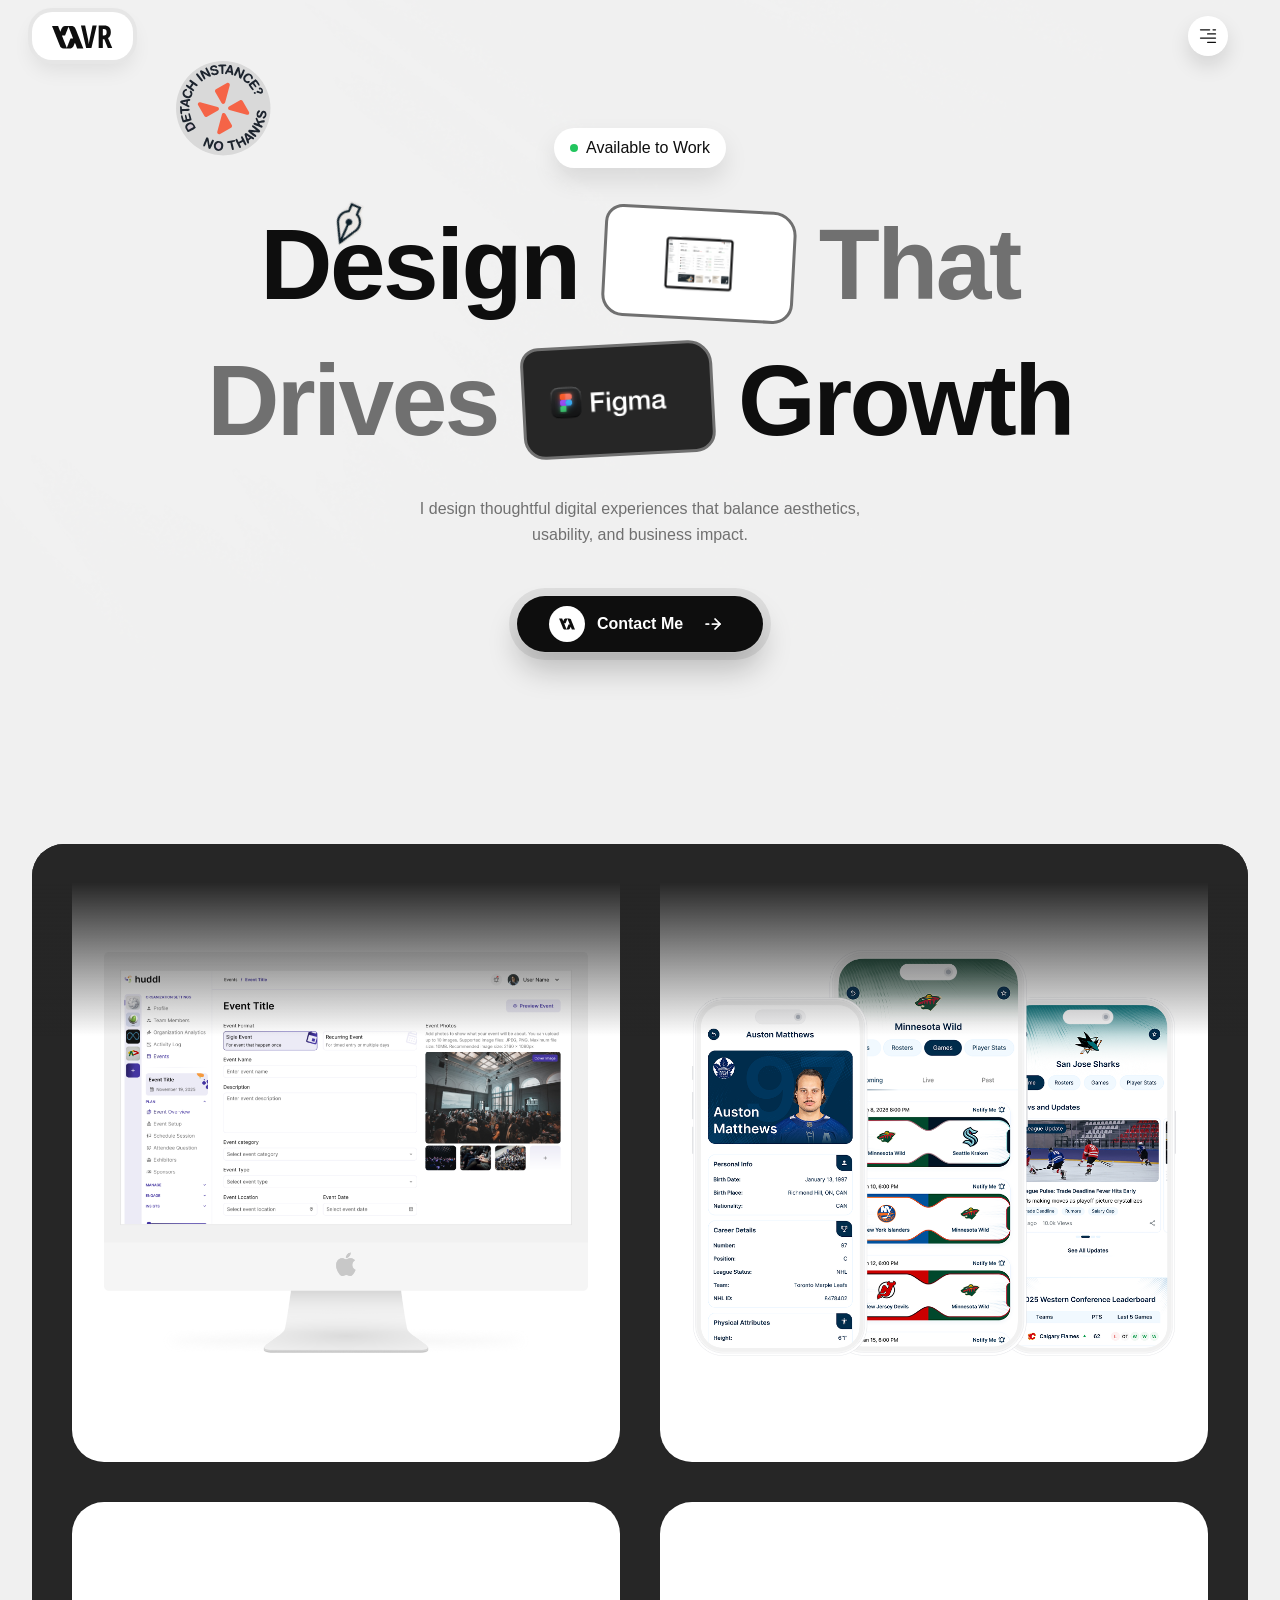
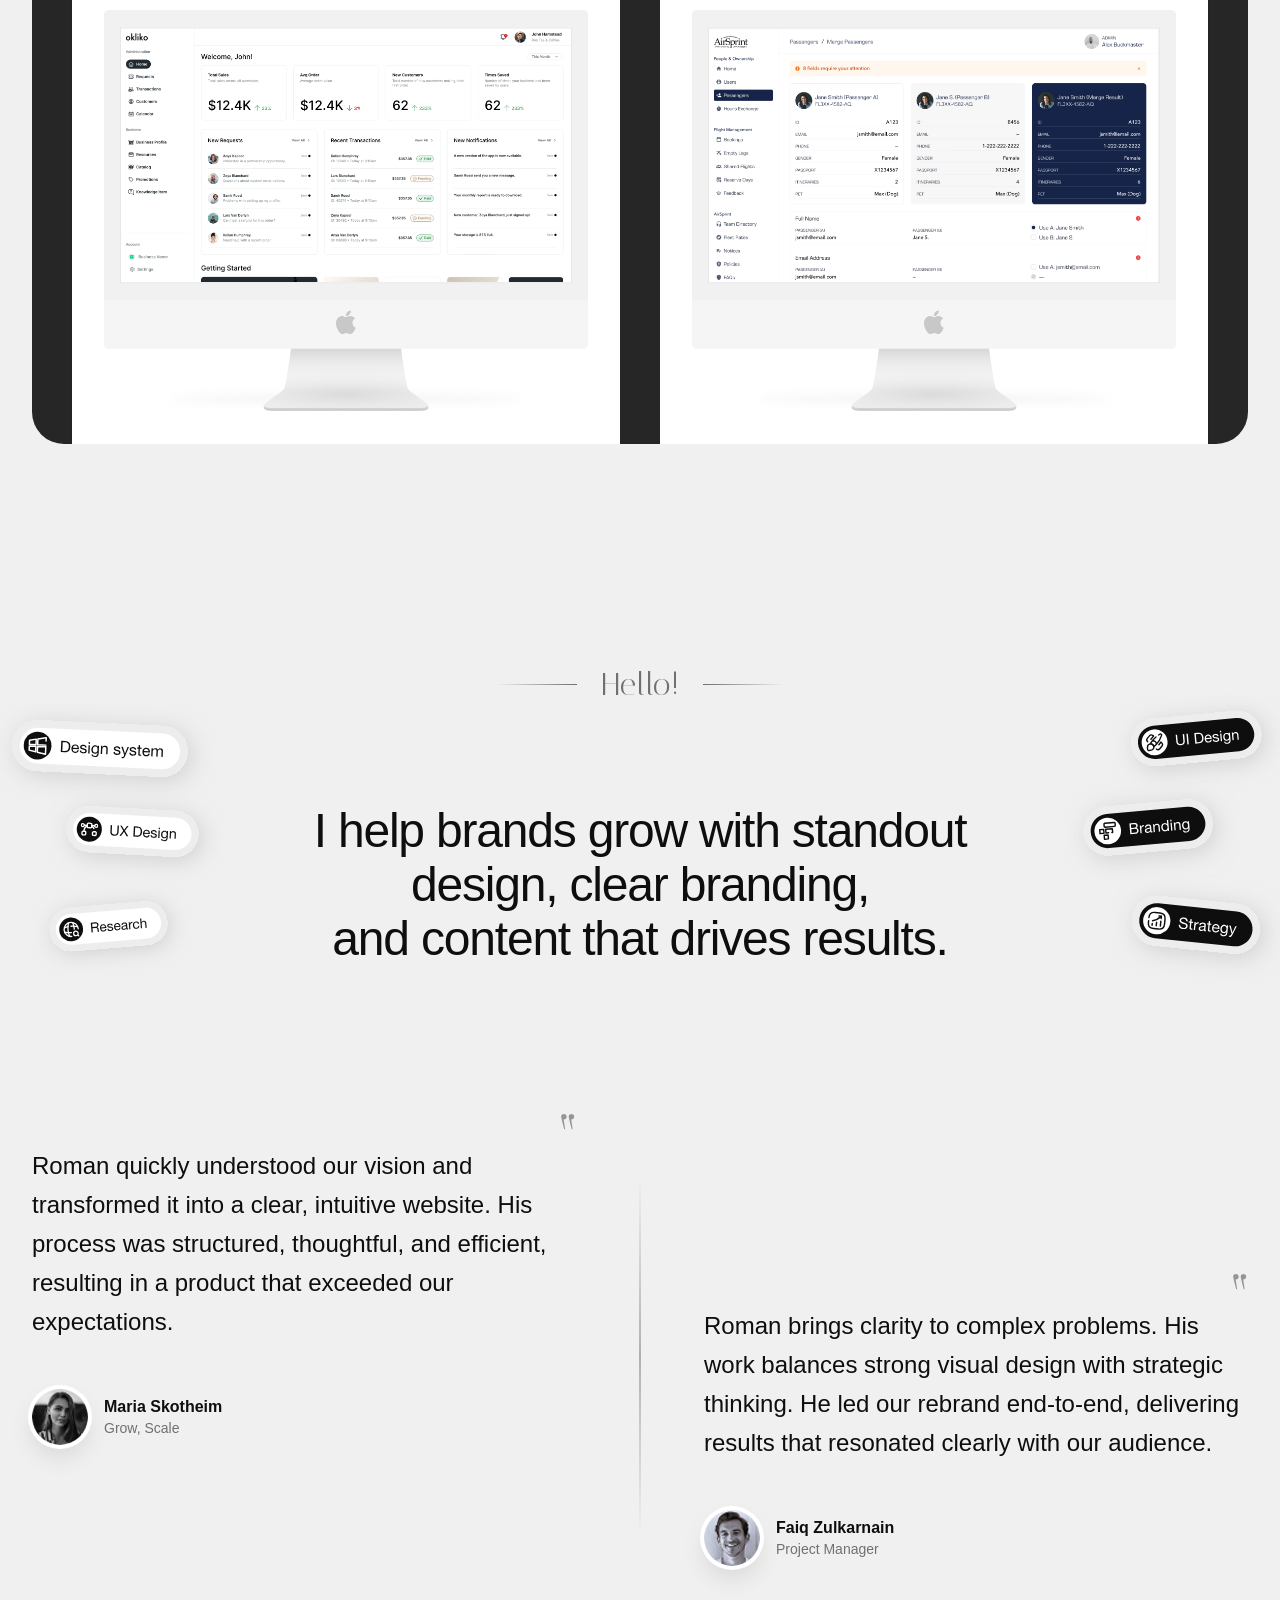
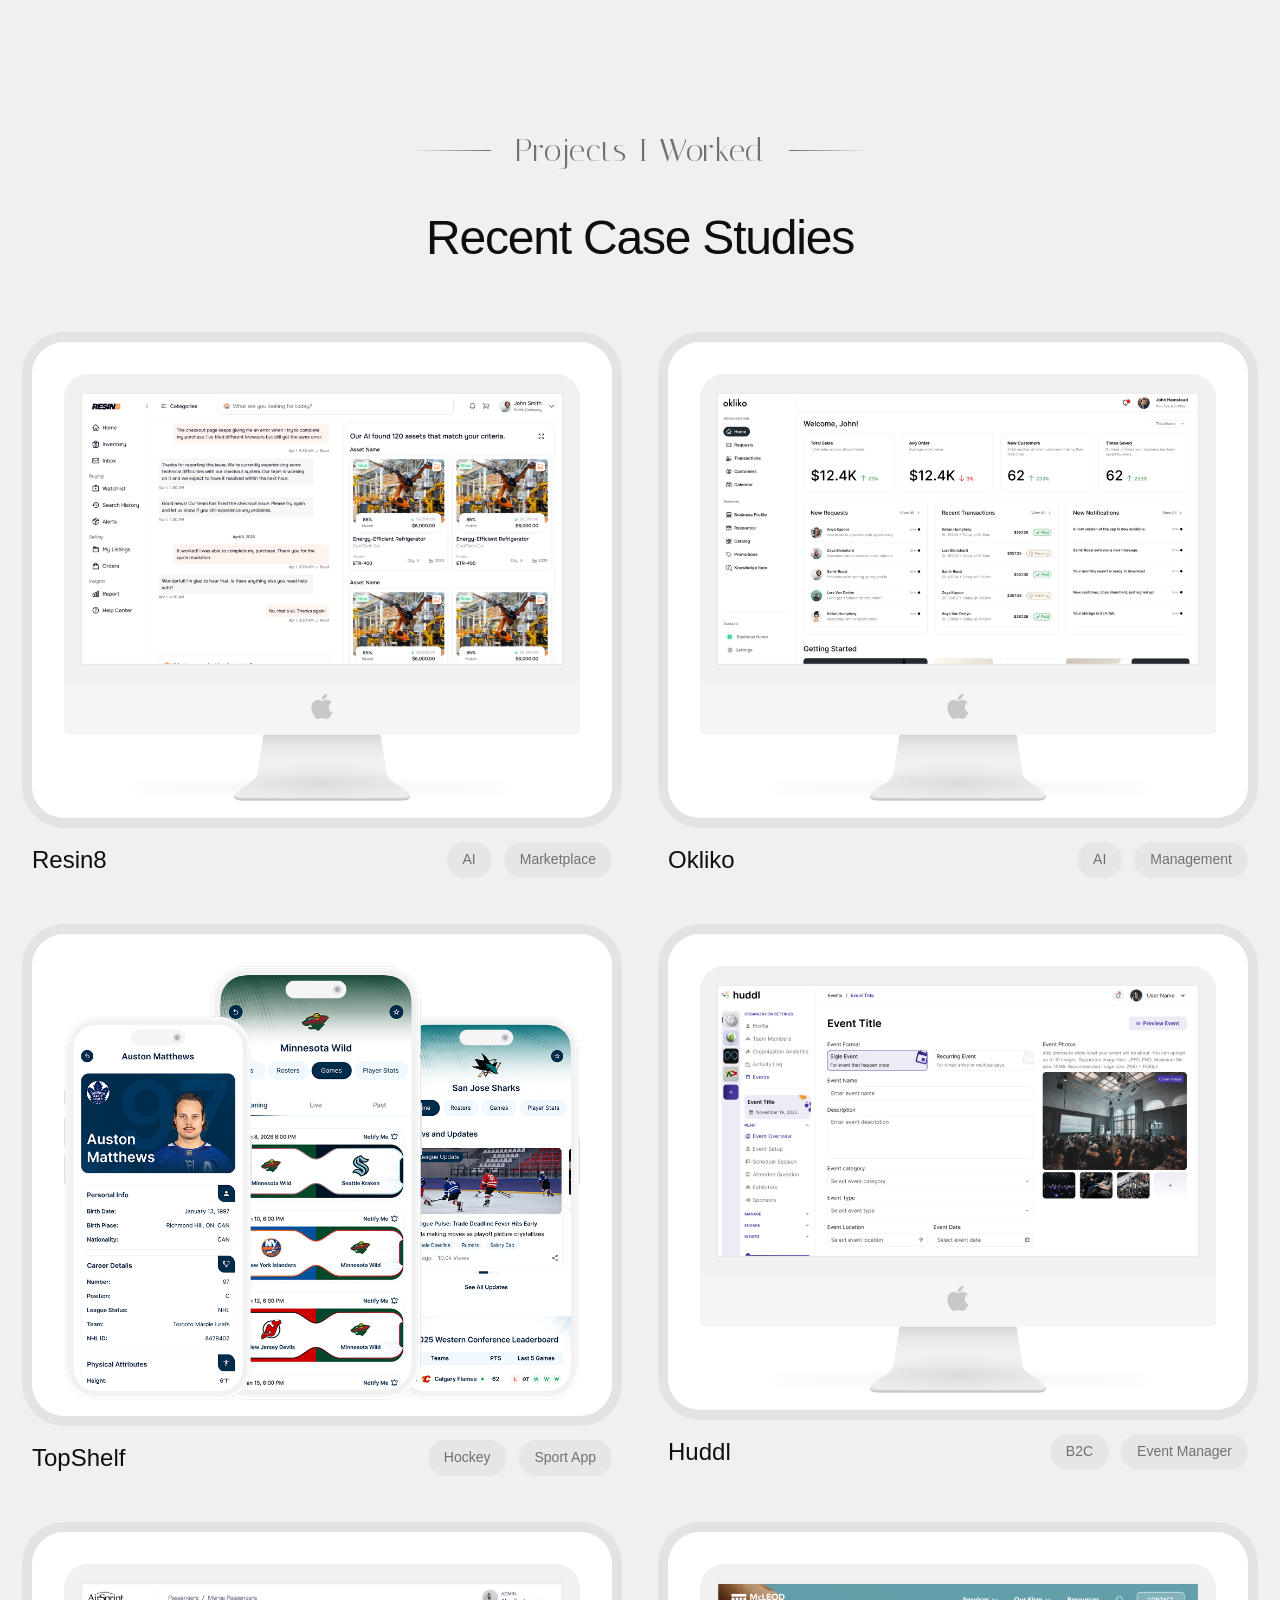
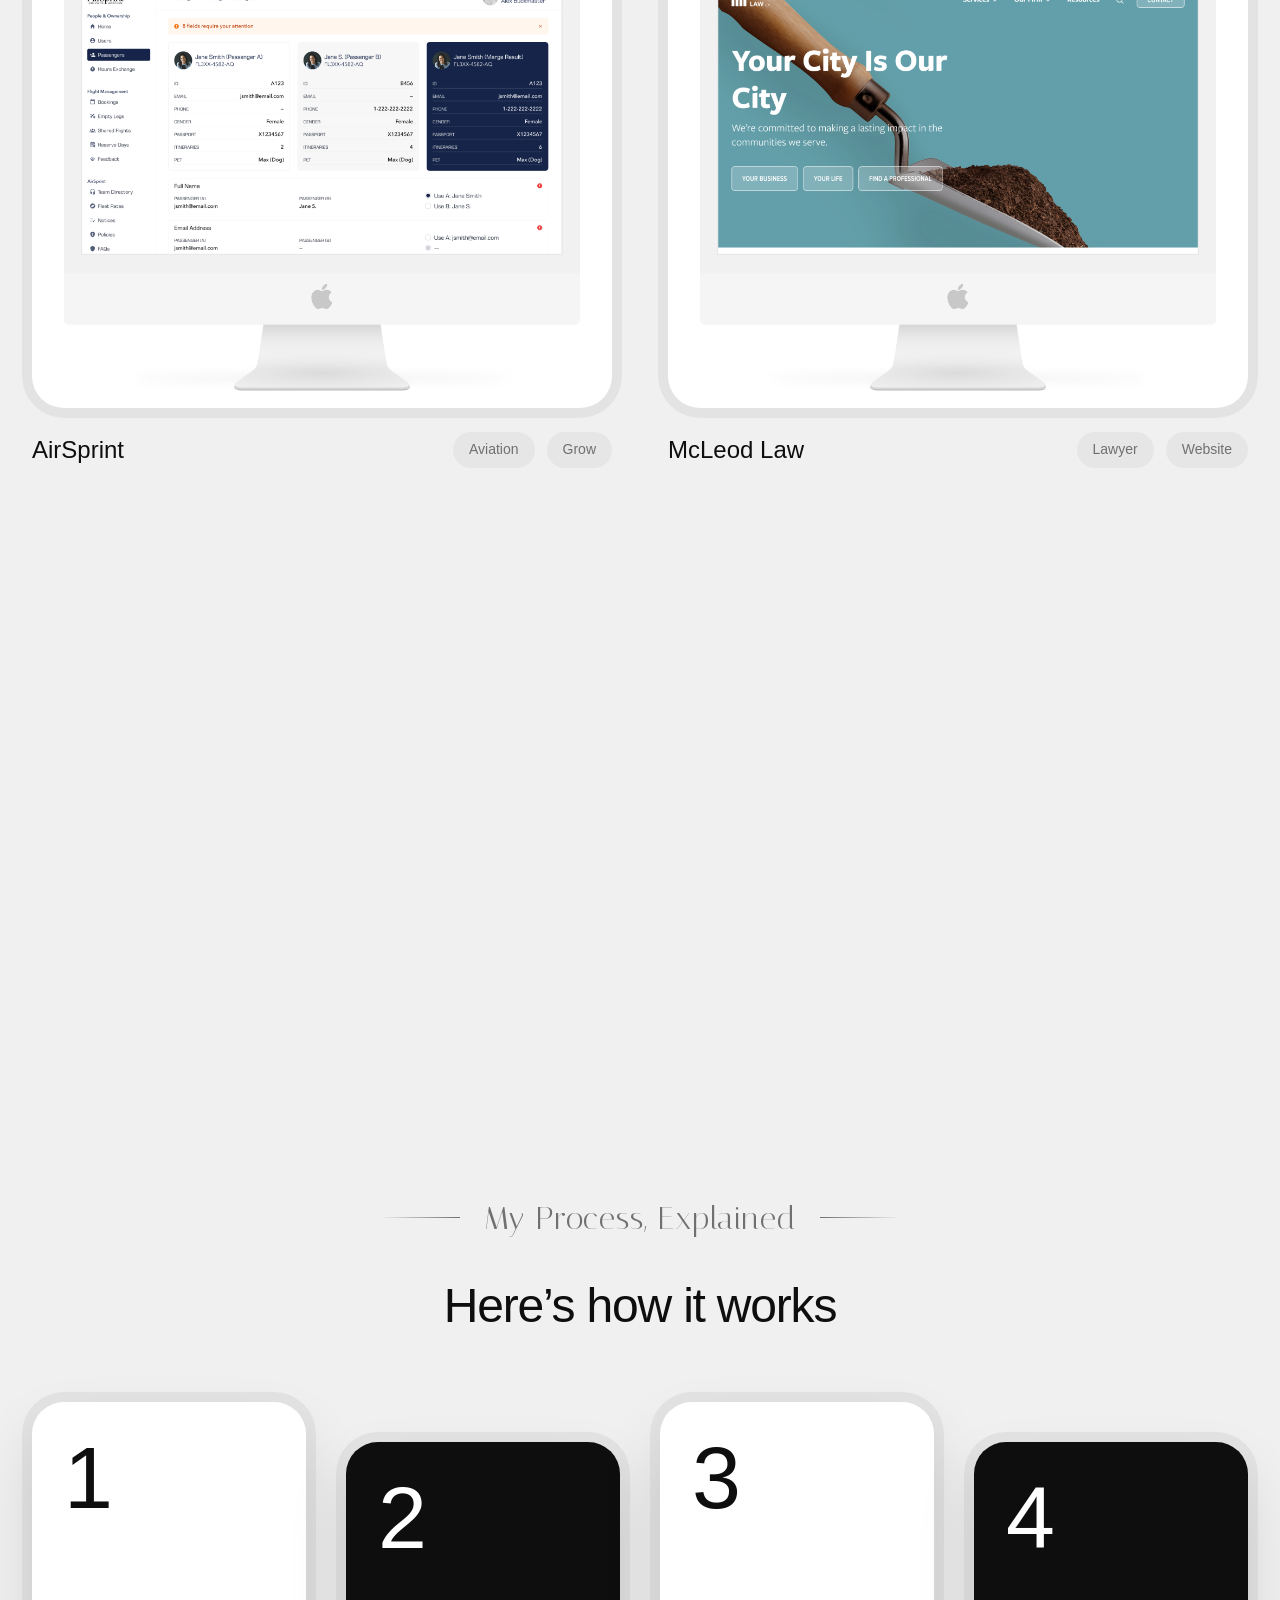
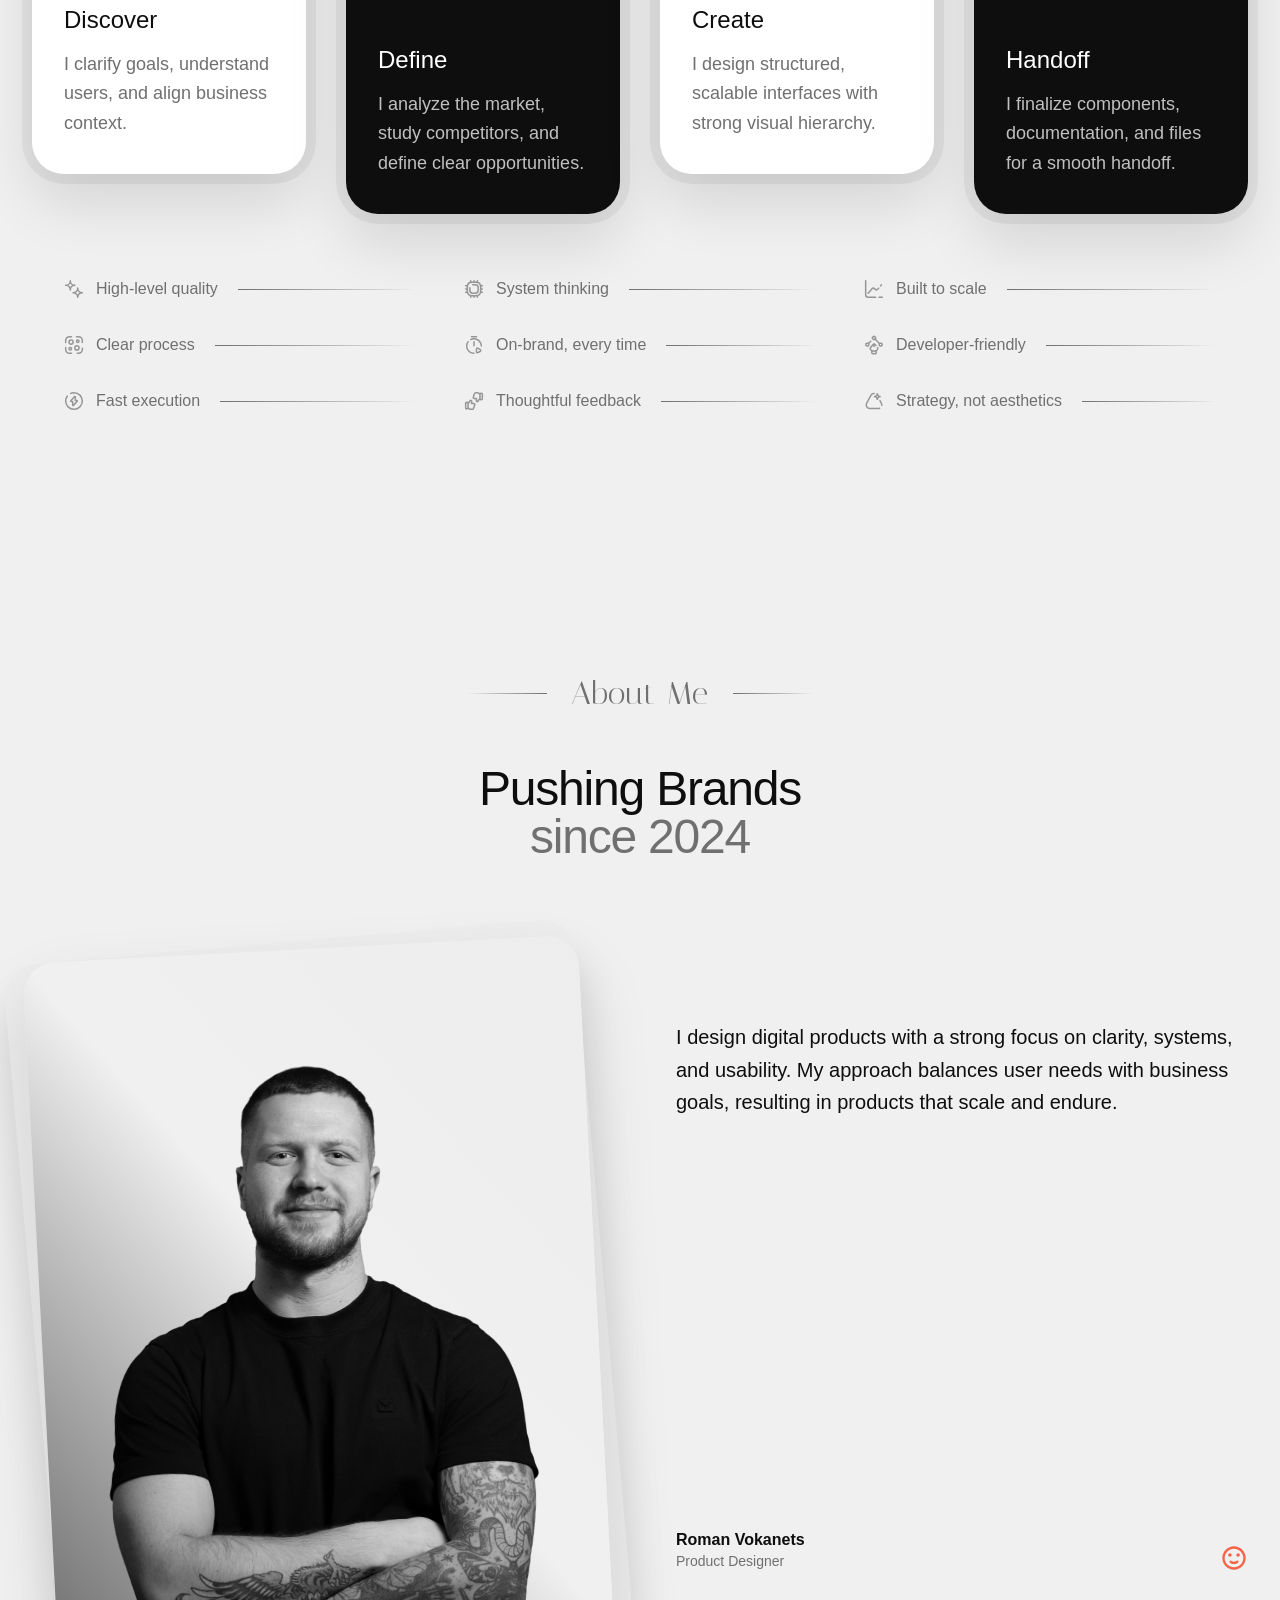
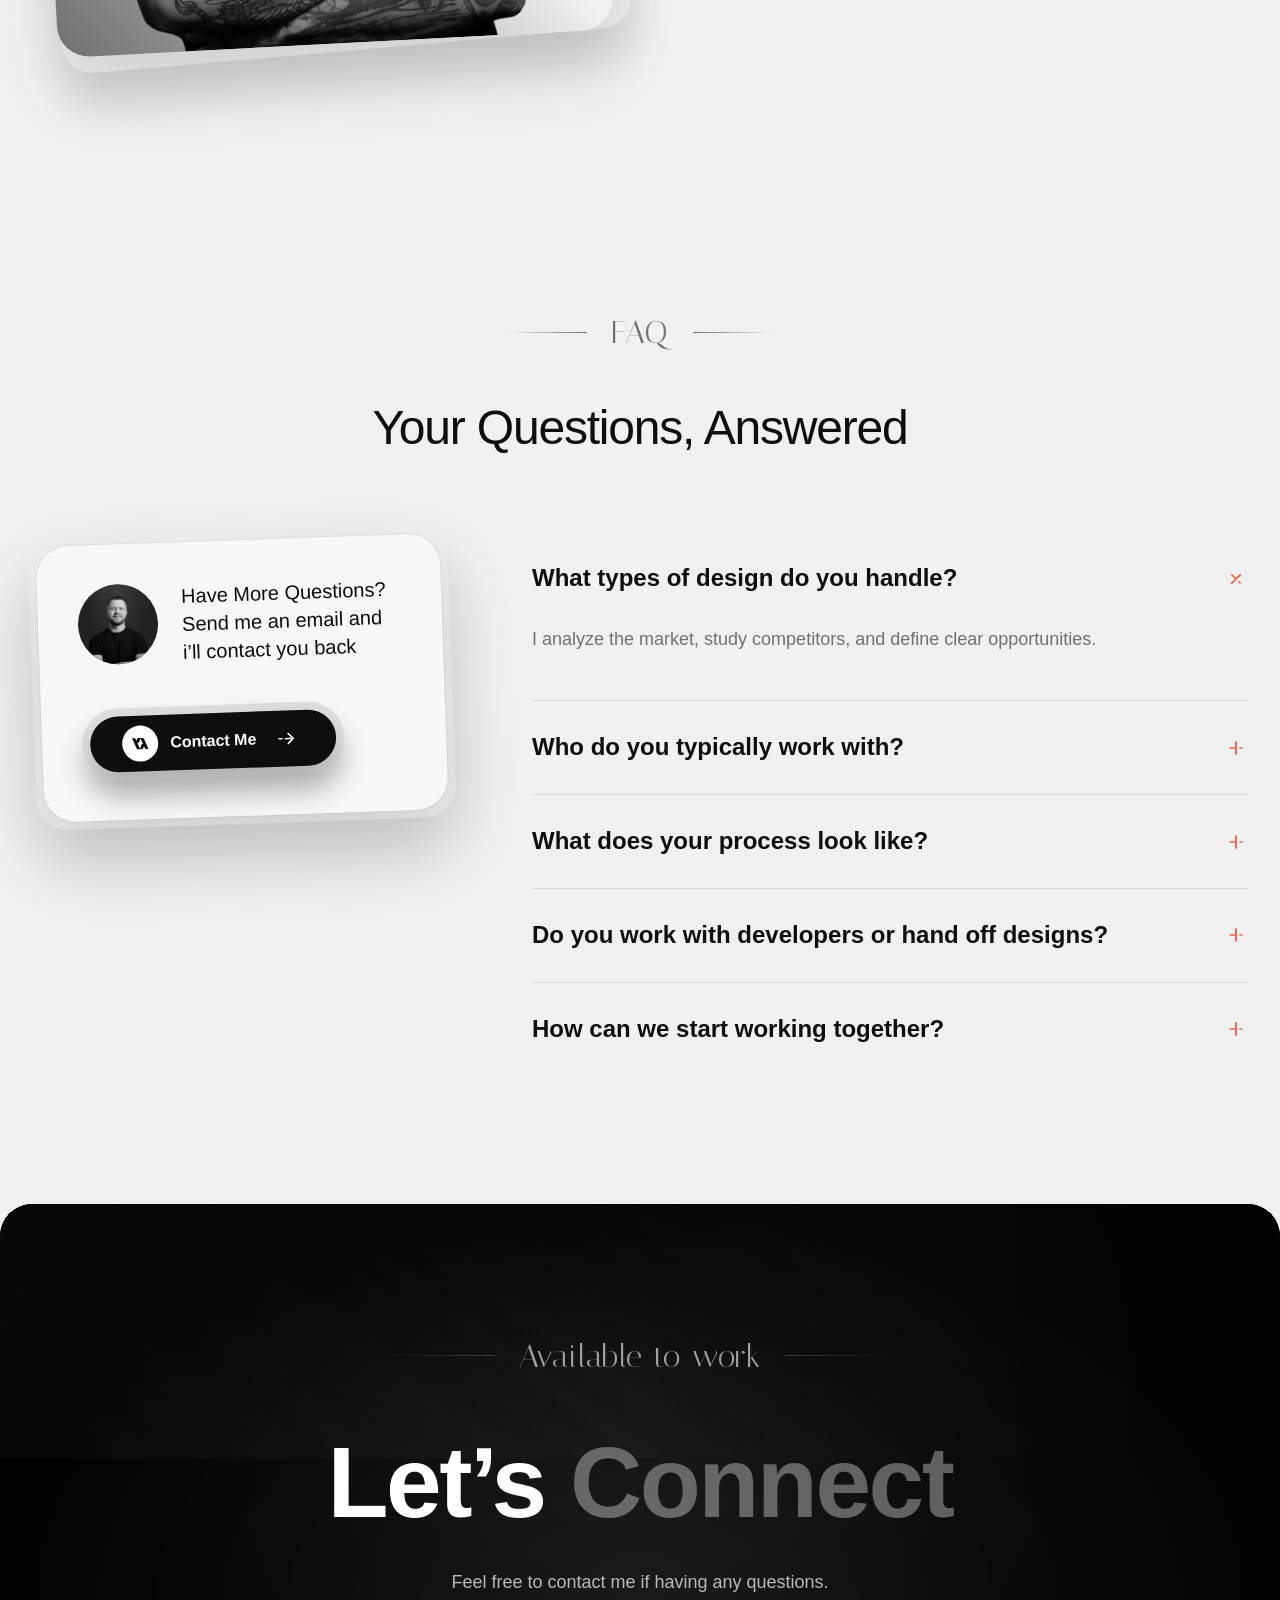
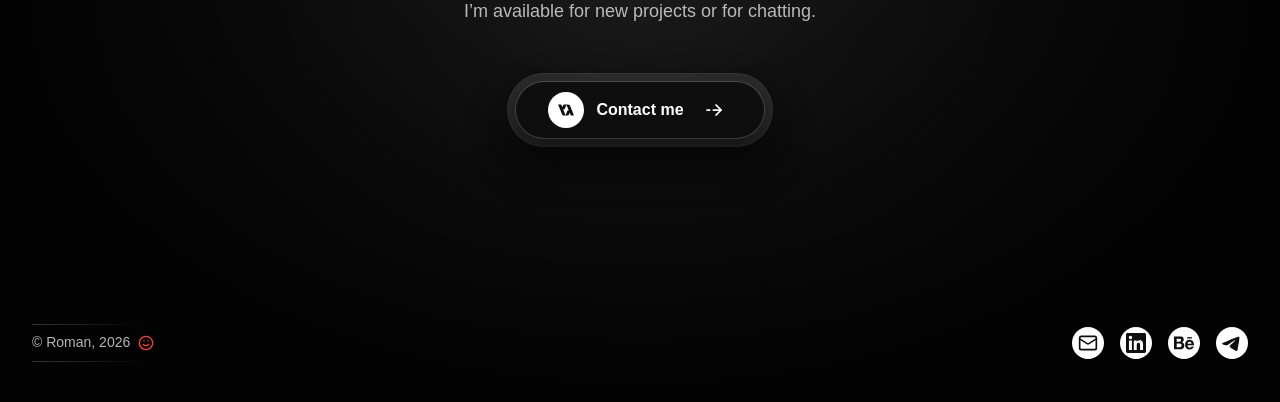
==== commit 21a9c5d3: "QA Updates." ====
--- a/index.html
+++ b/index.html
@@ -94,6 +94,6 @@
   --ui-warning: var(--ui-color-warning-400);
   --ui-error: var(--ui-color-error-400);
   }
-}</style><title>Roman Portfolio</title><style>.landing-project-frame[data-v-67f84d0e]{--project-frame-rotation:3deg;background:#fff;border:3px solid #707070;border-radius:18px 24px 20px 22px;box-shadow:inset 0 1px #fffc,0 14px 28px #0000001f;transform:rotate(var(--project-frame-rotation))}.landing-project-window[data-v-67f84d0e]{position:relative}.landing-project-slide[data-v-67f84d0e],.landing-project-window[data-v-67f84d0e]{align-items:center;justify-content:center;line-height:1}.landing-project-image[data-v-67f84d0e]{transform:rotate(var(--project-frame-rotation));transform-origin:center}.landing-project-track[data-v-67f84d0e]{animation:landing-project-scroll-67f84d0e 12s ease-in-out infinite;will-change:transform}@keyframes landing-project-scroll-67f84d0e{0%,10%{transform:translate(0)}16%,26%{transform:translate(-25%)}32%,42%{transform:translate(-50%)}48%,58%{transform:translate(-75%)}64%,to{transform:translate(-75%)}}</style><style>.animated-icon-frame[data-v-fdd3c0a6]{background:var(--animated-icon-bg);border:3px solid #707070;border-radius:18px 24px 20px 22px;transform:rotate(var(--animated-icon-rotation))}.animated-icon-track[data-v-fdd3c0a6]{will-change:transform}</style><style>.project-roll-track[data-v-0b2c9c24]{animation:project-roll-up-0b2c9c24 var(--duration,18s) linear infinite;will-change:transform}.project-roll-track[data-direction=down][data-v-0b2c9c24]{animation-name:project-roll-down-0b2c9c24}@keyframes project-roll-up-0b2c9c24{0%{transform:translateY(0)}to{transform:translateY(-50%)}}@keyframes project-roll-down-0b2c9c24{0%{transform:translateY(-50%)}to{transform:translateY(0)}}@media(prefers-reduced-motion:reduce){.project-roll-track[data-v-0b2c9c24]{animation:none;transform:none}}</style><link rel="stylesheet" href="/_nuxt/entry.5obs0MZa.css" crossorigin><link rel="stylesheet" href="/_nuxt/index.Bc6U4LgR.css" crossorigin><style>@layer components {:where(.i-lucide\:mail){display:inline-block;width:1em;height:1em;background-color:currentColor;-webkit-mask-image:var(--svg);mask-image:var(--svg);-webkit-mask-repeat:no-repeat;mask-repeat:no-repeat;-webkit-mask-size:100% 100%;mask-size:100% 100%;--svg:url("data:image/svg+xml,%3Csvg xmlns='http://www.w3.org/2000/svg' viewBox='0 0 24 24' width='24' height='24'%3E%3Cg fill='none' stroke='black' stroke-linecap='round' stroke-linejoin='round' stroke-width='2'%3E%3Cpath d='m22 7l-8.991 5.727a2 2 0 0 1-2.009 0L2 7'/%3E%3Crect width='20' height='16' x='2' y='4' rx='2'/%3E%3C/g%3E%3C/svg%3E")}:where(.i-lucide\:smile){display:inline-block;width:1em;height:1em;background-color:currentColor;-webkit-mask-image:var(--svg);mask-image:var(--svg);-webkit-mask-repeat:no-repeat;mask-repeat:no-repeat;-webkit-mask-size:100% 100%;mask-size:100% 100%;--svg:url("data:image/svg+xml,%3Csvg xmlns='http://www.w3.org/2000/svg' viewBox='0 0 24 24' width='24' height='24'%3E%3Cg fill='none' stroke='black' stroke-linecap='round' stroke-linejoin='round' stroke-width='2'%3E%3Ccircle cx='12' cy='12' r='10'/%3E%3Cpath d='M8 14s1.5 2 4 2s4-2 4-2M9 9h.01M15 9h.01'/%3E%3C/g%3E%3C/svg%3E")}:where(.i-simple-icons\:behance){display:inline-block;width:1em;height:1em;background-color:currentColor;-webkit-mask-image:var(--svg);mask-image:var(--svg);-webkit-mask-repeat:no-repeat;mask-repeat:no-repeat;-webkit-mask-size:100% 100%;mask-size:100% 100%;--svg:url("data:image/svg+xml,%3Csvg xmlns='http://www.w3.org/2000/svg' viewBox='0 0 24 24' width='24' height='24'%3E%3Cpath fill='black' d='M16.969 16.927a2.56 2.56 0 0 0 1.901.677a2.5 2.5 0 0 0 1.531-.475c.362-.235.636-.584.779-.99h2.585a5.1 5.1 0 0 1-1.9 2.896a5.3 5.3 0 0 1-3.091.88a5.8 5.8 0 0 1-2.284-.433a4.9 4.9 0 0 1-1.723-1.211a5.7 5.7 0 0 1-1.08-1.874a7 7 0 0 1-.383-2.393c-.005-.8.129-1.595.396-2.349a5.31 5.31 0 0 1 5.088-3.604a4.9 4.9 0 0 1 2.376.563c.661.362 1.231.87 1.668 1.485a6.2 6.2 0 0 1 .943 2.133c.194.821.263 1.666.205 2.508h-7.699c-.063.79.184 1.574.688 2.187M6.947 4.084a8 8 0 0 1 1.928.198a4.3 4.3 0 0 1 1.49.638c.418.303.748.711.958 1.182c.241.579.357 1.203.341 1.83a3.5 3.5 0 0 1-.506 1.961a3.7 3.7 0 0 1-1.503 1.287a3.6 3.6 0 0 1 2.027 1.437c.464.747.697 1.615.67 2.494a4.6 4.6 0 0 1-.423 2.032a3.95 3.95 0 0 1-1.163 1.413a5.1 5.1 0 0 1-1.683.807a7 7 0 0 1-1.928.259H0V4.084zm-.235 12.9q.464.006.916-.099a2.2 2.2 0 0 0 .766-.332c.228-.158.411-.371.534-.619c.142-.317.208-.663.191-1.009a2.08 2.08 0 0 0-.642-1.715a2.62 2.62 0 0 0-1.696-.505h-3.54v4.279zm13.635-5.967a2.13 2.13 0 0 0-1.654-.619a2.34 2.34 0 0 0-1.163.259a2.5 2.5 0 0 0-.738.62a2.4 2.4 0 0 0-.396.792q-.111.36-.137.734h4.769a3.24 3.24 0 0 0-.679-1.785zm-13.813-.648a2.25 2.25 0 0 0 1.423-.433c.399-.355.607-.88.56-1.413a1.9 1.9 0 0 0-.178-.891a1.3 1.3 0 0 0-.495-.533a1.85 1.85 0 0 0-.711-.274a4 4 0 0 0-.835-.073H3.241v3.631h3.293zM21.62 5.122h-5.976v1.527h5.976z'/%3E%3C/svg%3E")}:where(.i-simple-icons\:linkedin){display:inline-block;width:1em;height:1em;background-color:currentColor;-webkit-mask-image:var(--svg);mask-image:var(--svg);-webkit-mask-repeat:no-repeat;mask-repeat:no-repeat;-webkit-mask-size:100% 100%;mask-size:100% 100%;--svg:url("data:image/svg+xml,%3Csvg xmlns='http://www.w3.org/2000/svg' viewBox='0 0 24 24' width='24' height='24'%3E%3Cpath fill='black' d='M20.447 20.452h-3.554v-5.569c0-1.328-.027-3.037-1.852-3.037c-1.853 0-2.136 1.445-2.136 2.939v5.667H9.351V9h3.414v1.561h.046c.477-.9 1.637-1.85 3.37-1.85c3.601 0 4.267 2.37 4.267 5.455v6.286zM5.337 7.433a2.06 2.06 0 0 1-2.063-2.065a2.064 2.064 0 1 1 2.063 2.065m1.782 13.019H3.555V9h3.564zM22.225 0H1.771C.792 0 0 .774 0 1.729v20.542C0 23.227.792 24 1.771 24h20.451C23.2 24 24 23.227 24 22.271V1.729C24 .774 23.2 0 22.222 0z'/%3E%3C/svg%3E")}}</style><link rel="preload" as="fetch" crossorigin="anonymous" href="/_payload.json?a32d640b-11b6-4081-a8fc-ff04dcdb946a"><link rel="modulepreload" as="script" crossorigin href="/_nuxt/BTOj0Cu_.js"><link rel="modulepreload" as="script" crossorigin href="/_nuxt/CrLX-0Kb.js"><link rel="modulepreload" as="script" crossorigin href="/_nuxt/DlAUqK2U.js"><link rel="preload" as="fetch" fetchpriority="low" crossorigin="anonymous" href="/_nuxt/builds/meta/a32d640b-11b6-4081-a8fc-ff04dcdb946a.json"><script type="module" src="/_nuxt/BTOj0Cu_.js" crossorigin></script><link rel="prefetch" as="image" type="image/svg+xml" href="/_nuxt/ic_clickup.9fPVrQnG.svg"><link rel="prefetch" as="image" type="image/svg+xml" href="/_nuxt/ic_figma.B2tXmha1.svg"><link rel="prefetch" as="image" type="image/svg+xml" href="/_nuxt/ic_framer.BztuTIvM.svg"><link rel="prefetch" as="image" type="image/svg+xml" href="/_nuxt/ic_notion.YCPZHkSt.svg"><link rel="prefetch" as="image" type="image/svg+xml" href="/_nuxt/ic_gpt.DwX6gLgo.svg"><link rel="prefetch" as="image" type="image/svg+xml" href="/_nuxt/ic_slack.CC_VFa-x.svg"><link rel="prefetch" as="image" type="image/png" href="/_nuxt/img_mobile_projects.BnwYTqak.png"><link rel="prefetch" as="image" type="image/png" href="/_nuxt/img_huddl_project.CZXLeAlj.png"><link rel="prefetch" as="image" type="image/png" href="/_nuxt/img_okliko_merchant.Bexs9TCI.png"><link rel="prefetch" as="image" type="image/svg+xml" href="/_nuxt/ic_logo.CLYIuA2t.svg"><link rel="prefetch" as="image" type="image/svg+xml" href="/_nuxt/ic_top_logo.fQ0mRaUe.svg"><link rel="prefetch" as="image" type="image/svg+xml" href="/_nuxt/effect_sunshine.CONnIowV.svg"><link rel="prefetch" as="image" type="image/svg+xml" href="/_nuxt/tag_design_system.9SmMxqST.svg"><link rel="prefetch" as="image" type="image/svg+xml" href="/_nuxt/tag_ux_design.MSBUNjRa.svg"><link rel="prefetch" as="image" type="image/svg+xml" href="/_nuxt/tag_research.Cuu9ANiG.svg"><link rel="prefetch" as="image" type="image/svg+xml" href="/_nuxt/tag_ui_design.D_XbZTNM.svg"><link rel="prefetch" as="image" type="image/svg+xml" href="/_nuxt/tag_branding.DjH7KuK6.svg"><link rel="prefetch" as="image" type="image/svg+xml" href="/_nuxt/tag_strategy.CmZfN0ld.svg"><link rel="prefetch" as="image" type="image/png" href="/_nuxt/img_profile_male.kILURy8g.png"><link rel="prefetch" as="image" type="image/png" href="/_nuxt/img_case_study_resign8.DNEbG7b9.png"><link rel="prefetch" as="image" type="image/png" href="/_nuxt/img_case_study_okliko.CX-bz5ll.png"><link rel="prefetch" as="image" type="image/png" href="/_nuxt/img_case_study_topshelf.D3ZkkE2F.png"><link rel="prefetch" as="image" type="image/png" href="/_nuxt/img_case_study_huddl.-lb5QH-n.png"><link rel="prefetch" as="image" type="image/png" href="/_nuxt/img_case_study_airsprint.uC0hal0r.png"><link rel="prefetch" as="image" type="image/png" href="/_nuxt/img_case_study_mcleod.CgrkuO4j.png"><link rel="prefetch" as="image" type="image/png" href="/_nuxt/img_case_study_northumberland.5Gu1PUm_.png"><link rel="prefetch" as="image" type="image/png" href="/_nuxt/img_case_study_yumexpress.53uFAMNQ.png"><link rel="prefetch" as="image" type="image/png" href="/_nuxt/img_roman_profile.OPAvWB1u.png"><link rel="icon" href="/favicon.ico"><meta name="description" content="Portfolio of a product designer building thoughtful digital experiences."><meta property="og:title" content="Roman Portfolio"><meta property="og:description" content="Portfolio of a product designer building thoughtful digital experiences."><meta property="og:image" content="https://ui.nuxt.com/assets/templates/nuxt/starter-light.png"><meta name="twitter:image" content="https://ui.nuxt.com/assets/templates/nuxt/starter-light.png"><meta name="twitter:card" content="summary_large_image"><script>"use strict";(()=>{const t=window,e=document.documentElement,c=["dark","light"],n=getStorageValue("localStorage","nuxt-color-mode")||"system";let i=n==="system"?u():n;const r=e.getAttribute("data-color-mode-forced");r&&(i=r),l(i),t["__NUXT_COLOR_MODE__"]={preference:n,value:i,getColorScheme:u,addColorScheme:l,removeColorScheme:d};function l(o){const s=""+o+"",a="";e.classList?e.classList.add(s):e.className+=" "+s,a&&e.setAttribute("data-"+a,o)}function d(o){const s=""+o+"",a="";e.classList?e.classList.remove(s):e.className=e.className.replace(new RegExp(s,"g"),""),a&&e.removeAttribute("data-"+a)}function f(o){return t.matchMedia("(prefers-color-scheme"+o+")")}function u(){if(t.matchMedia&&f("").media!=="not all"){for(const o of c)if(f(":"+o).matches)return o}return"light"}})();function getStorageValue(t,e){switch(t){case"localStorage":return window.localStorage.getItem(e);case"sessionStorage":return window.sessionStorage.getItem(e);case"cookie":return getCookie(e);default:return null}}function getCookie(t){const c=("; "+window.document.cookie).split("; "+t+"=");if(c.length===2)return c.pop()?.split(";").shift()}</script></head><body><div id="__nuxt" class="isolate"><!--[--><!--[--><!--[--><!--[--><!--[--><div class="min-h-[calc(100vh-var(--ui-header-height))]"><!--[--><main><section id="home" class="relative overflow-hidden bg-[#f0f0f0]" data-v-67f84d0e><div class="pointer-events-none absolute inset-0" aria-hidden="true" data-v-67f84d0e><img src="/_nuxt/effect_sunshine.CONnIowV.svg" alt="" class="absolute max-w-none w-full opacity-100 mix-blend-screen" aria-hidden="true" data-v-67f84d0e></div><header class="fixed inset-x-0 top-0 z-50 border-black/5 bg-[#f0f0f0]/80 backdrop-blur" data-v-67f84d0e><nav aria-label="Primary" class="relative" data-v-67f84d0e><div class="w-full max-w-(--ui-container) mx-auto px-4 sm:px-6 lg:px-8 flex items-center justify-between py-3" data-v-67f84d0e><!--[--><a aria-current="page" href="/#home" class="router-link-active router-link-exact-active inline-flex items-center rounded-[20px] bg-white px-5 py-2 shadow-[0_10px_20px_rgba(0,0,0,0.08)] ring-4 ring-[#E6E6E6] focus-visible:ring-[#DADADA] focus-visible:outline-none" aria-label="Go to top" data-v-67f84d0e><img src="/_nuxt/ic_top_logo.fQ0mRaUe.svg" alt class="h-7 w-auto sm:h-8" aria-hidden="true" data-v-67f84d0e></a><!--[--><!--[--><!--[--><!--[--><!--[--><button type="button" id="reka-dropdown-menu-trigger-v-0" aria-haspopup="menu" aria-expanded="false" data-state="closed" aria-label="Open menu" data-v-67f84d0e data-slot="base" class="font-medium inline-flex items-center disabled:cursor-not-allowed aria-disabled:cursor-not-allowed disabled:opacity-75 aria-disabled:opacity-75 transition-colors px-2.5 py-1.5 text-sm gap-1.5 text-default hover:bg-accented/75 active:bg-accented/75 focus:outline-none focus-visible:bg-accented/75 disabled:bg-elevated aria-disabled:bg-elevated mr-5 h-10 w-10 rounded-full bg-white shadow-[0_10px_20px_rgba(0,0,0,0.12)]"><!--[--><!--[--><!----><!--]--><!--[--><img data-nuxt-img s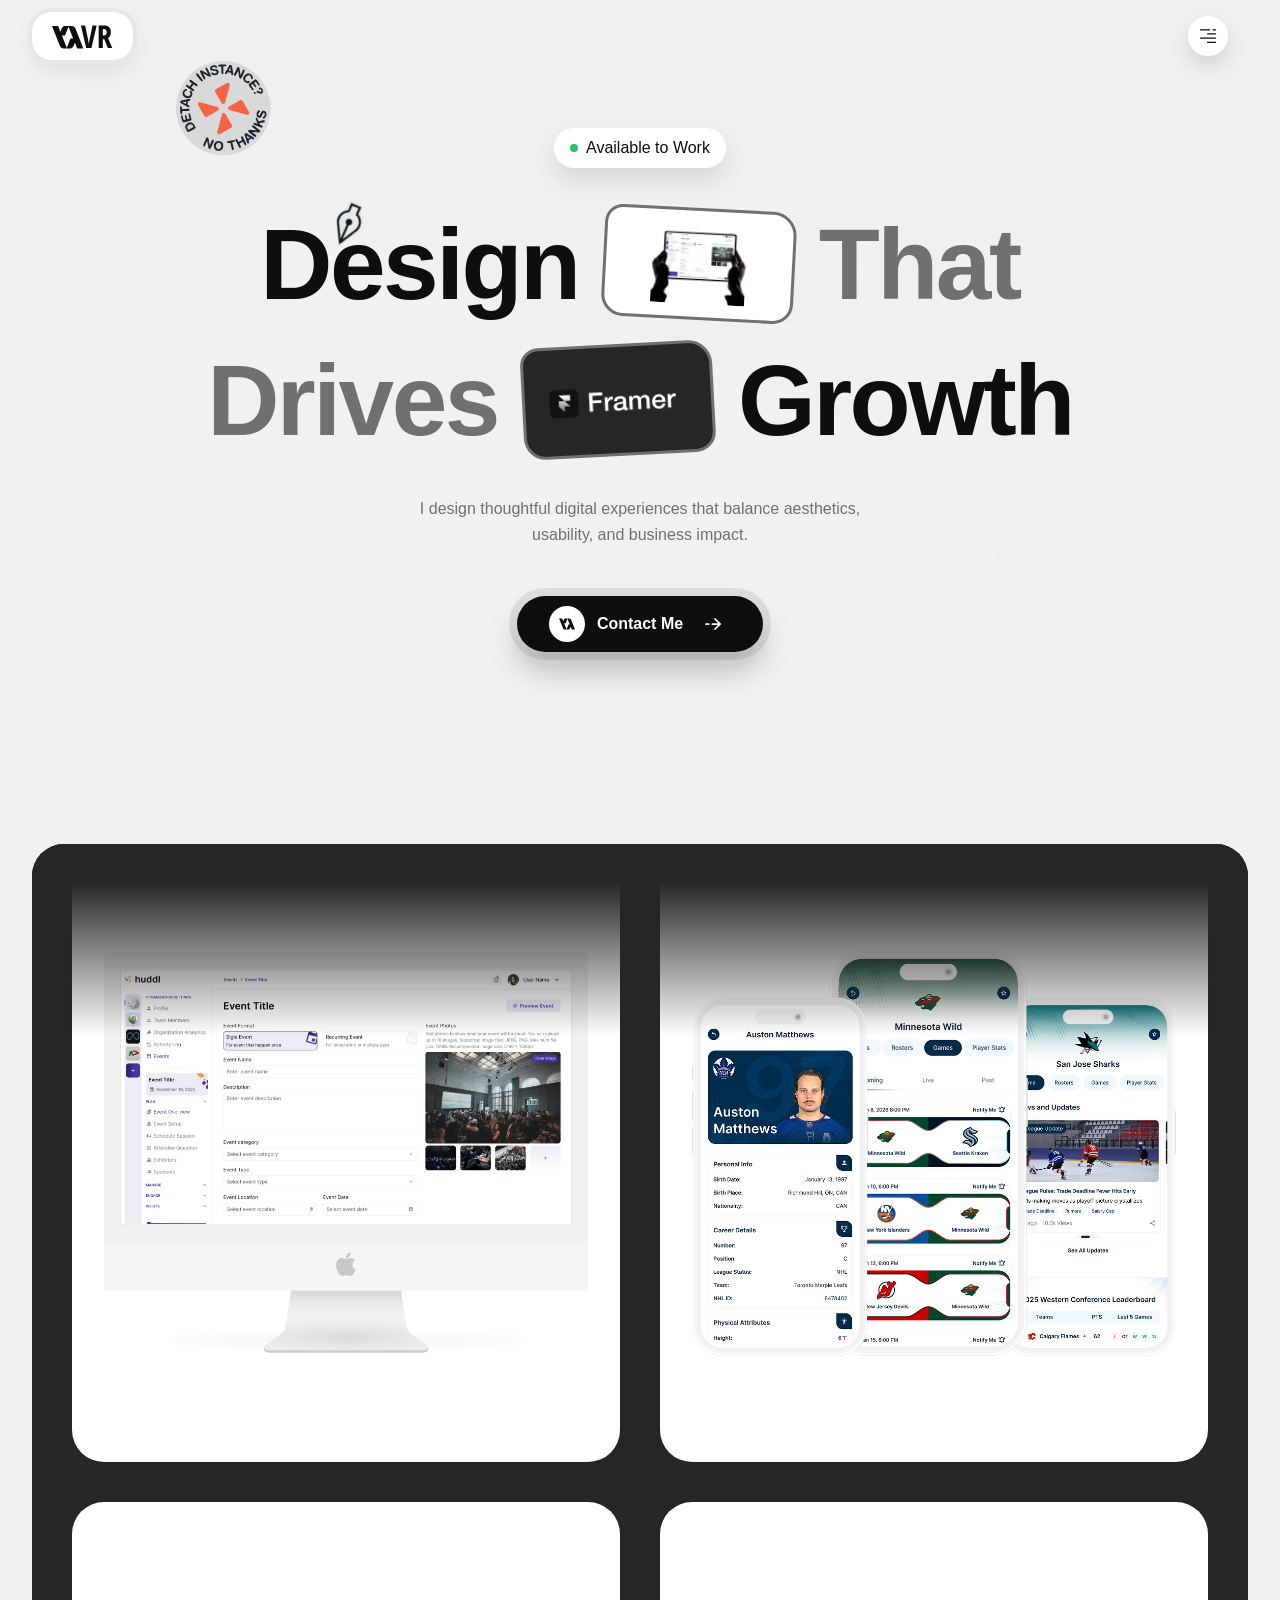
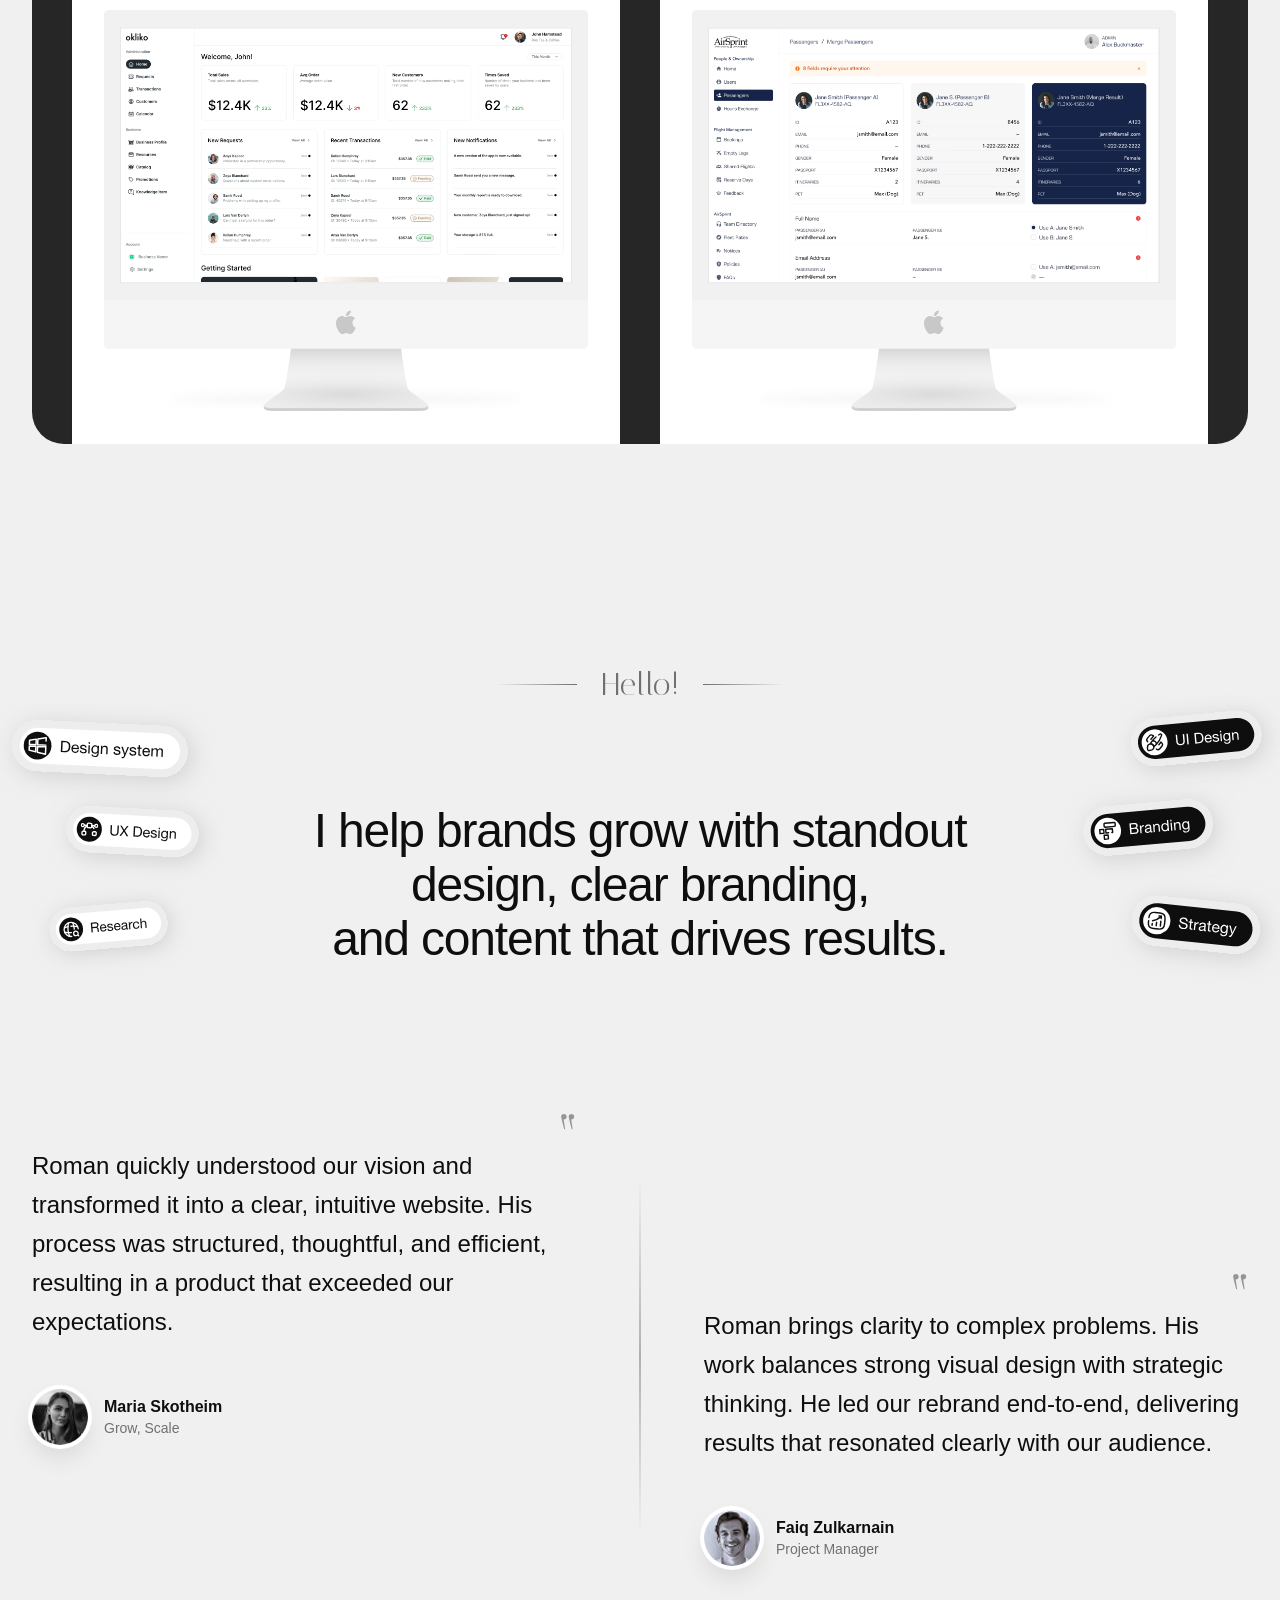
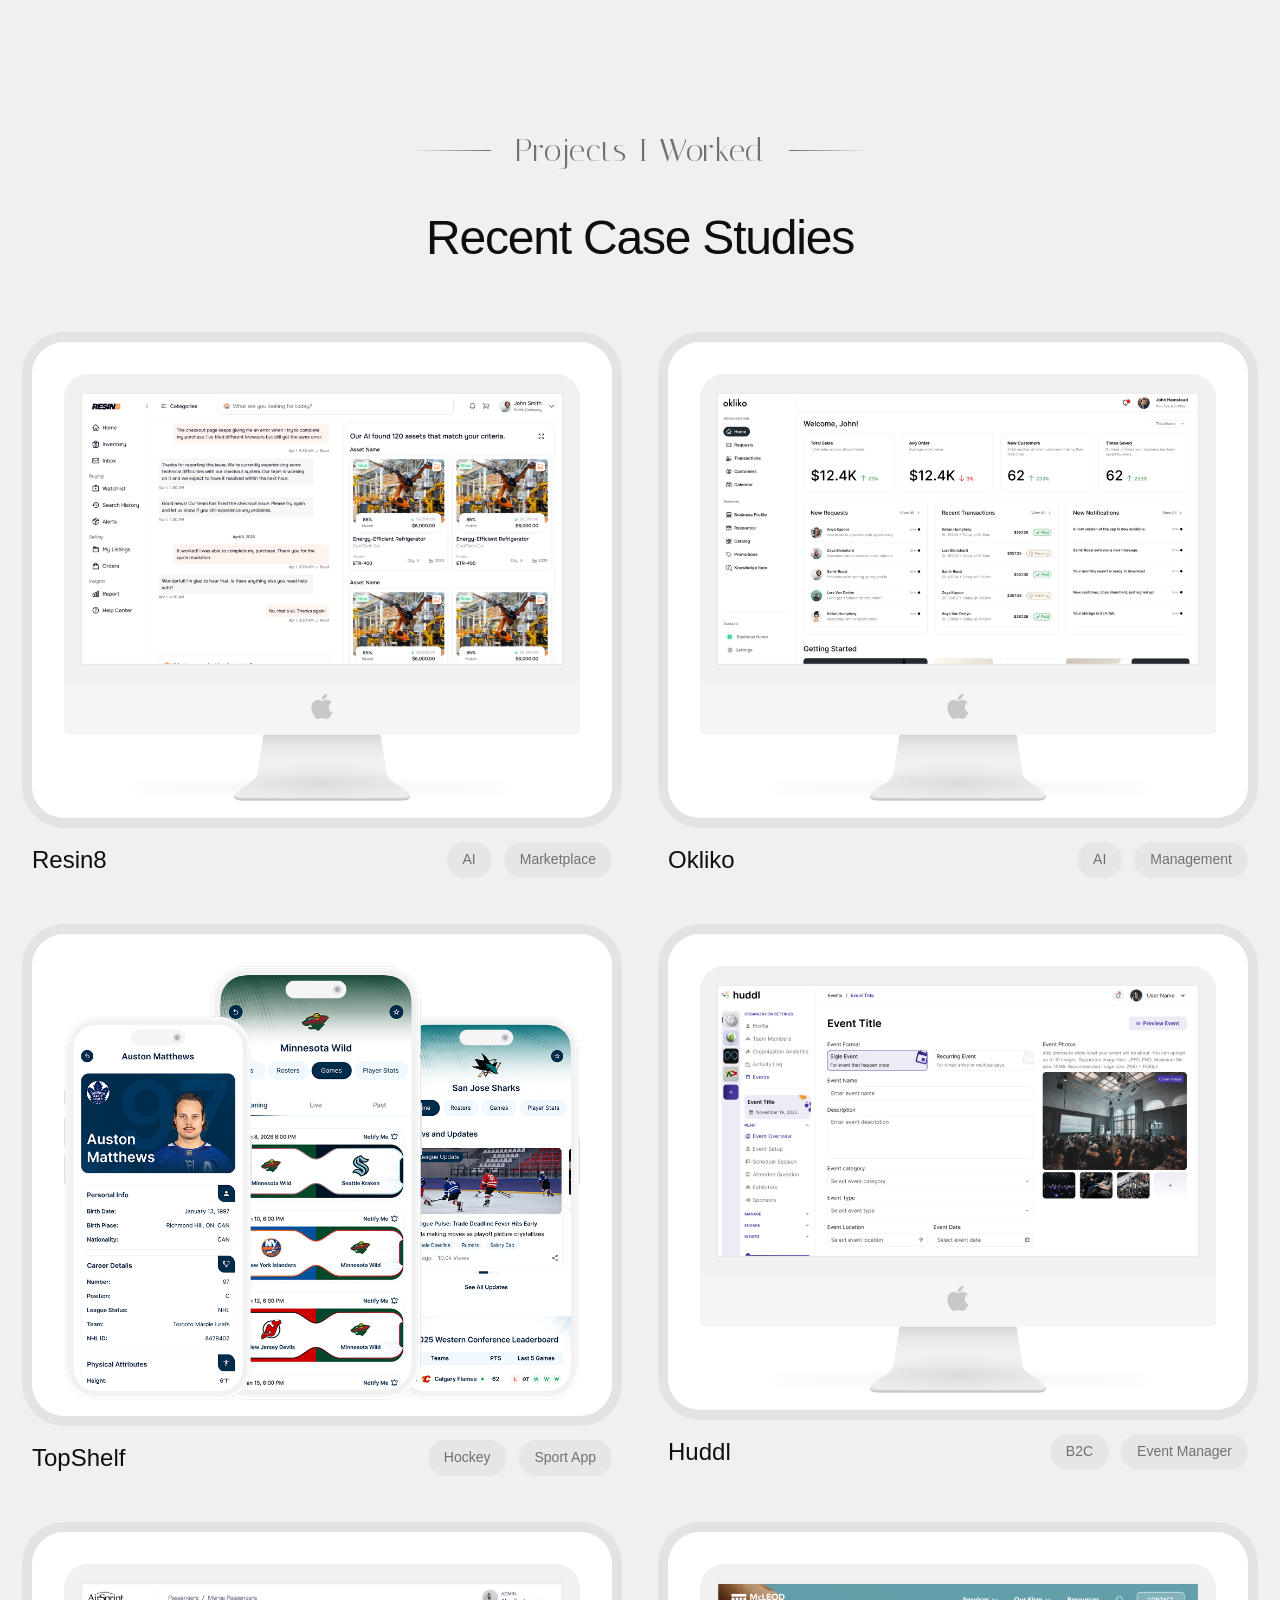
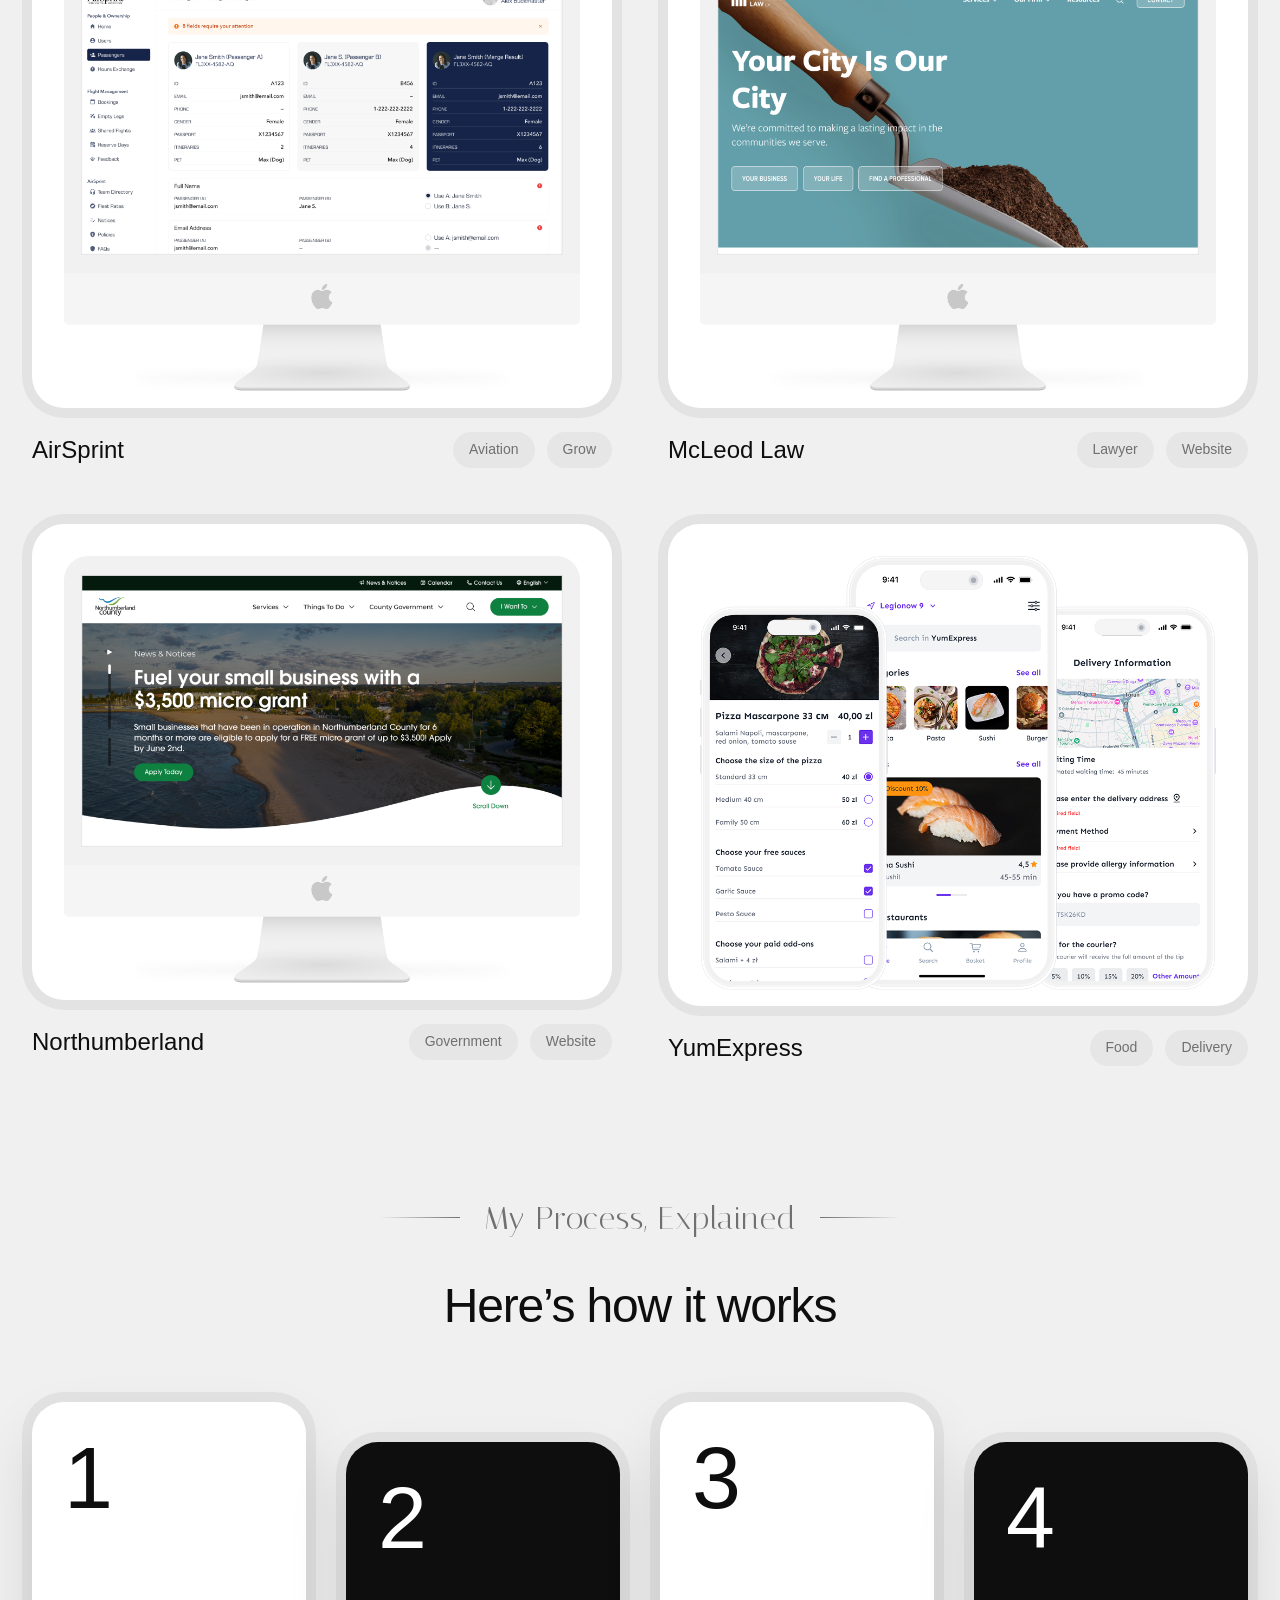
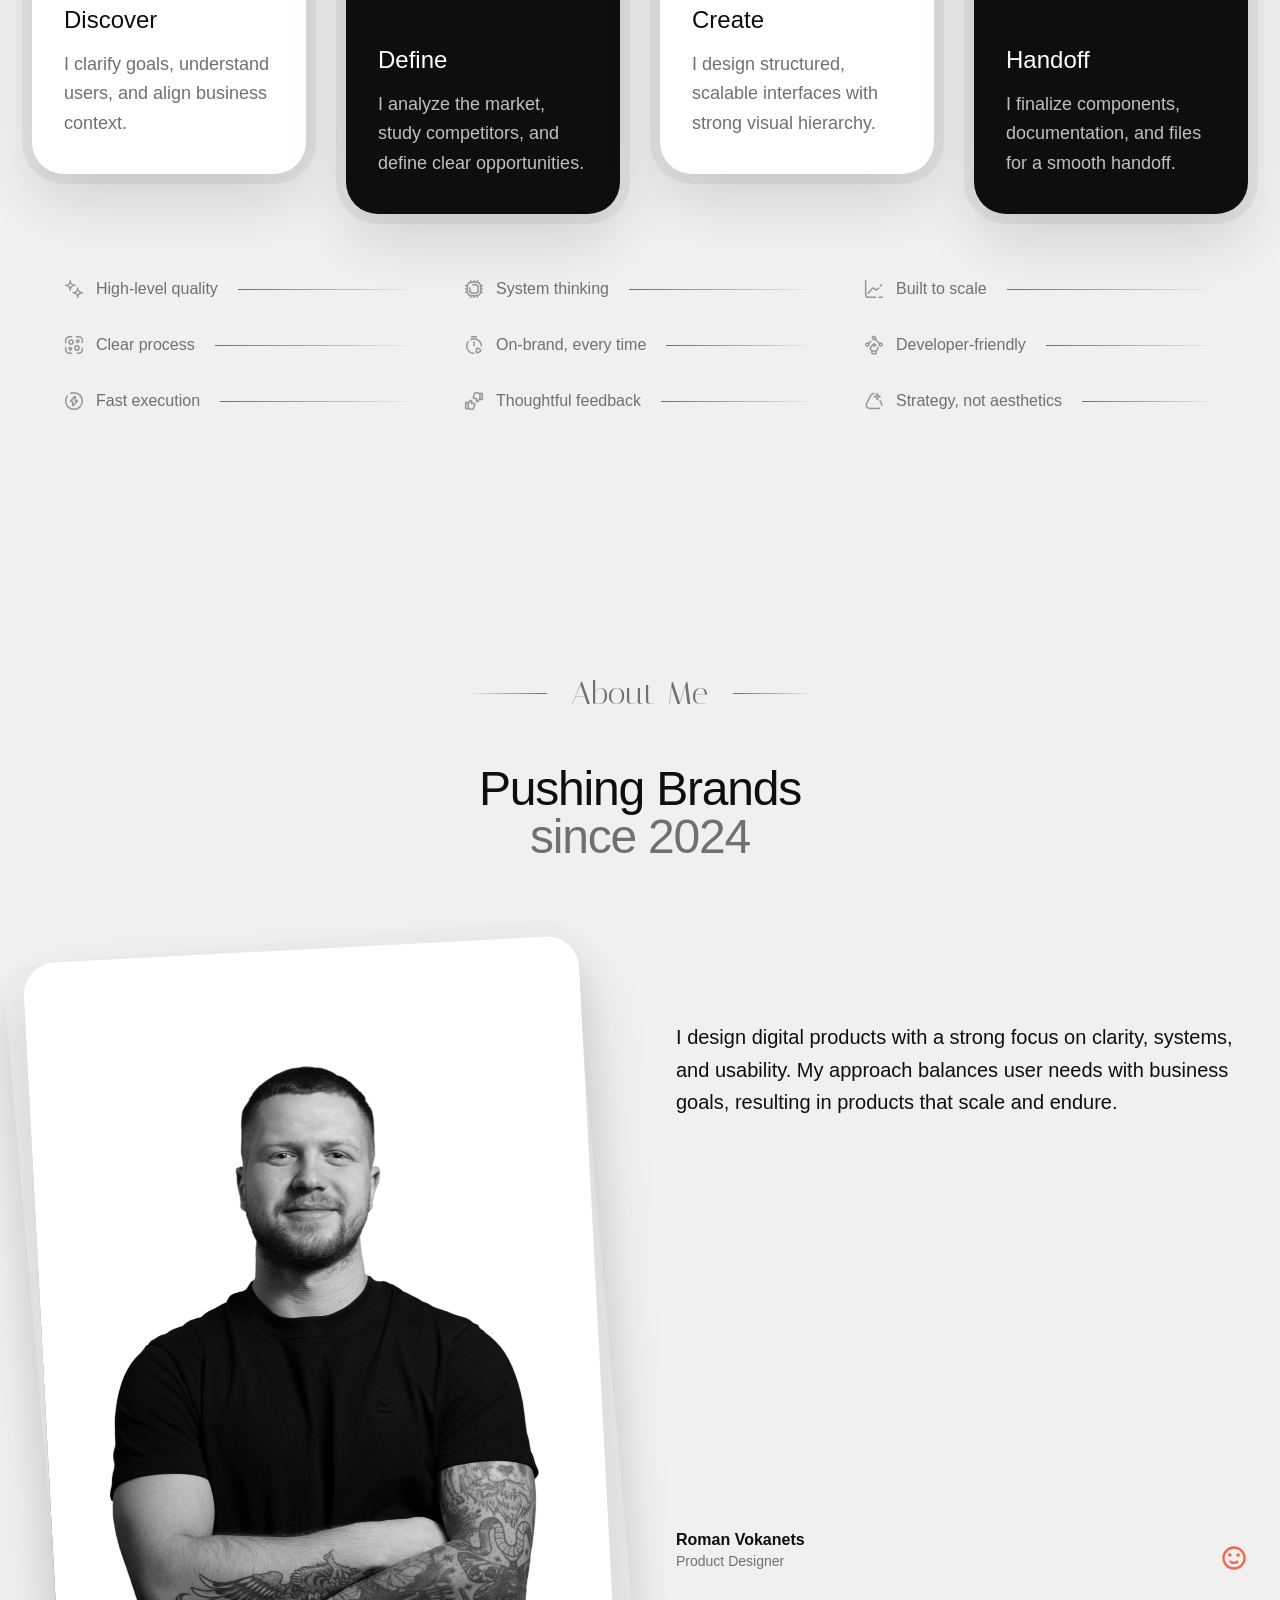
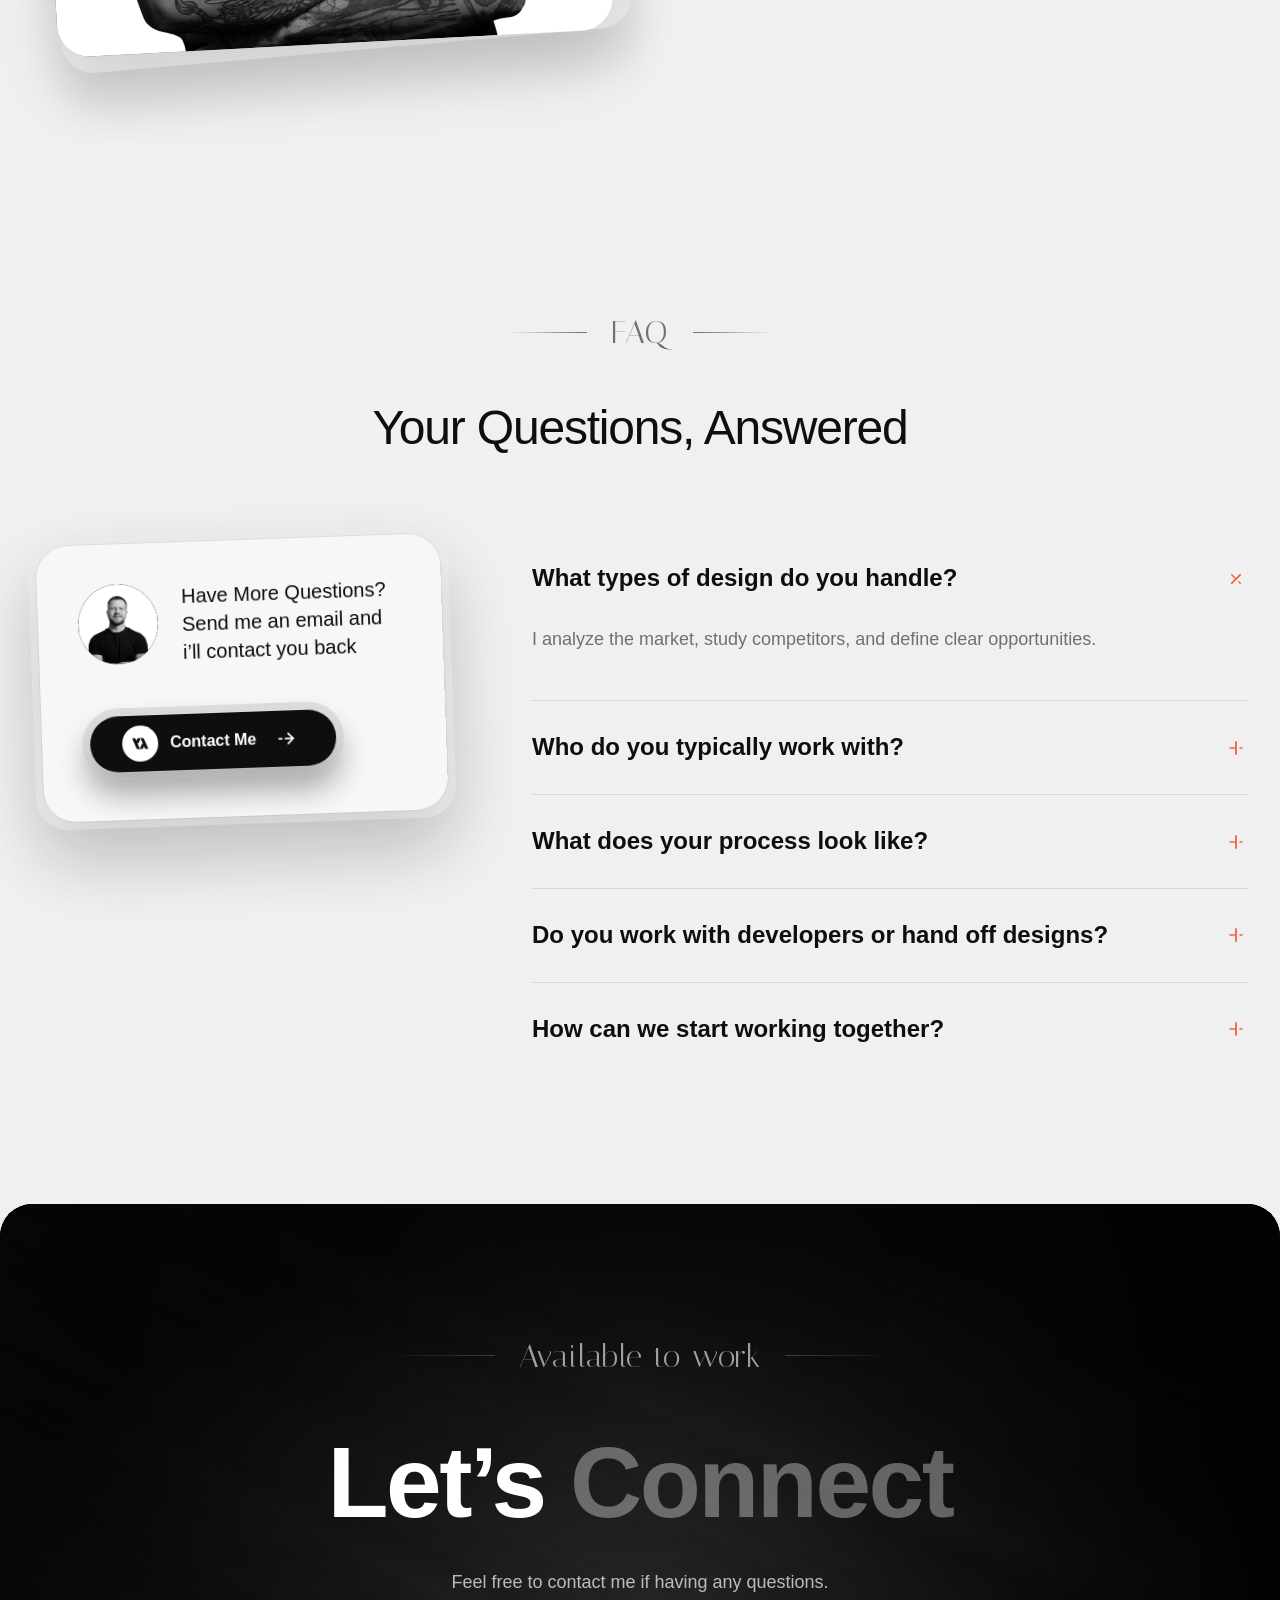
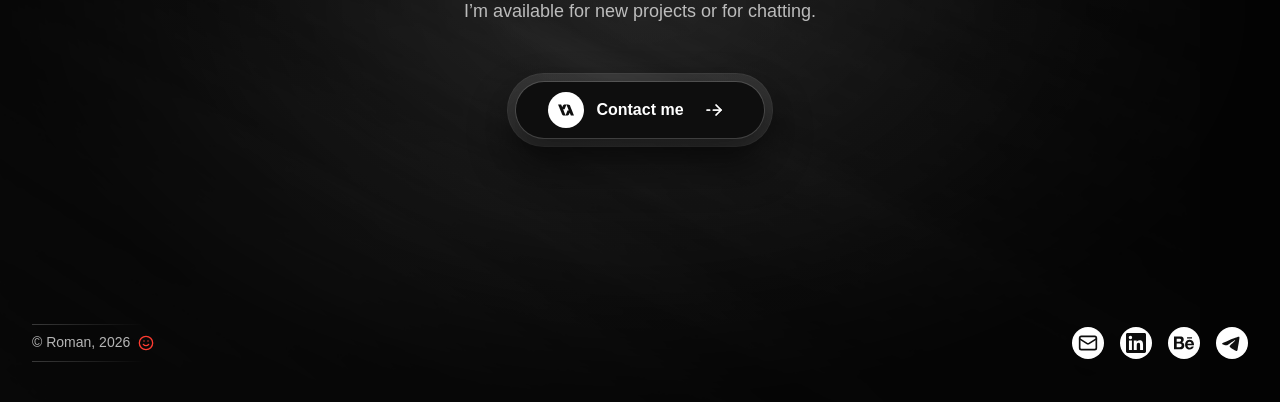
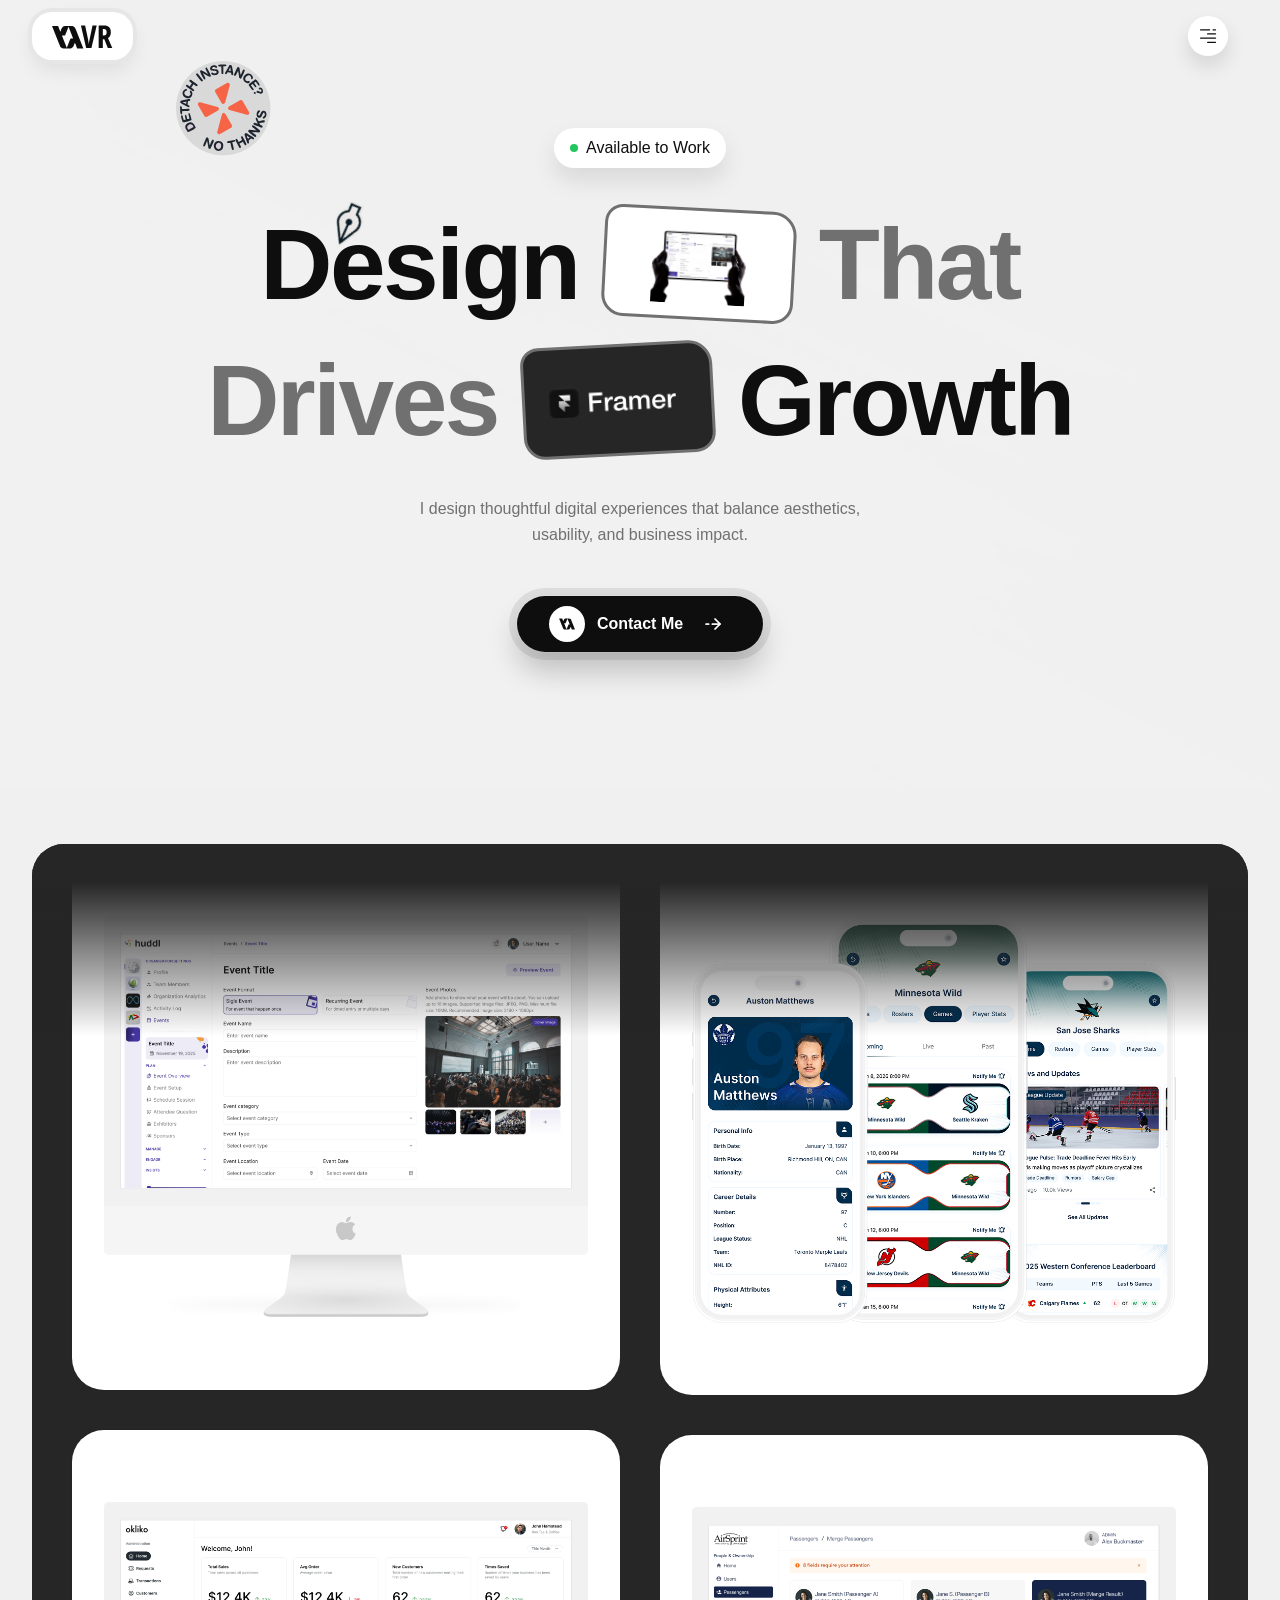
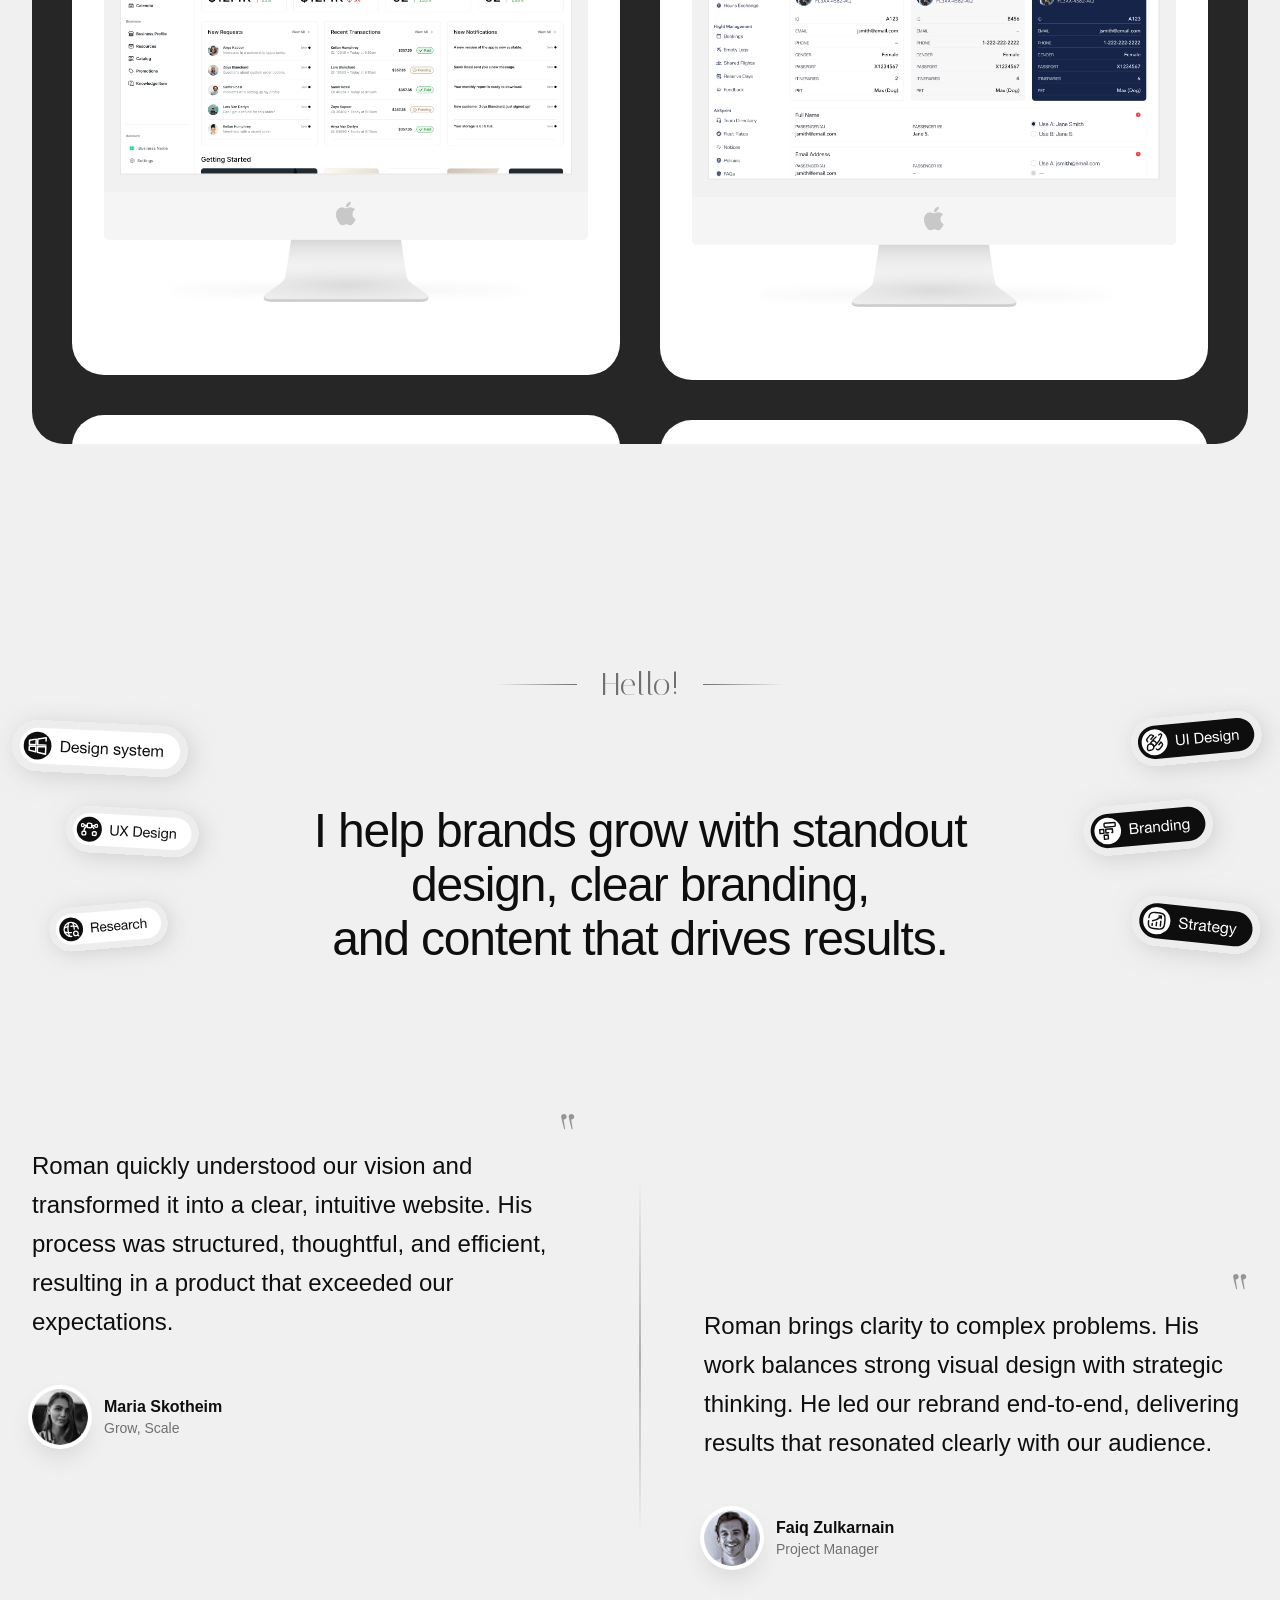
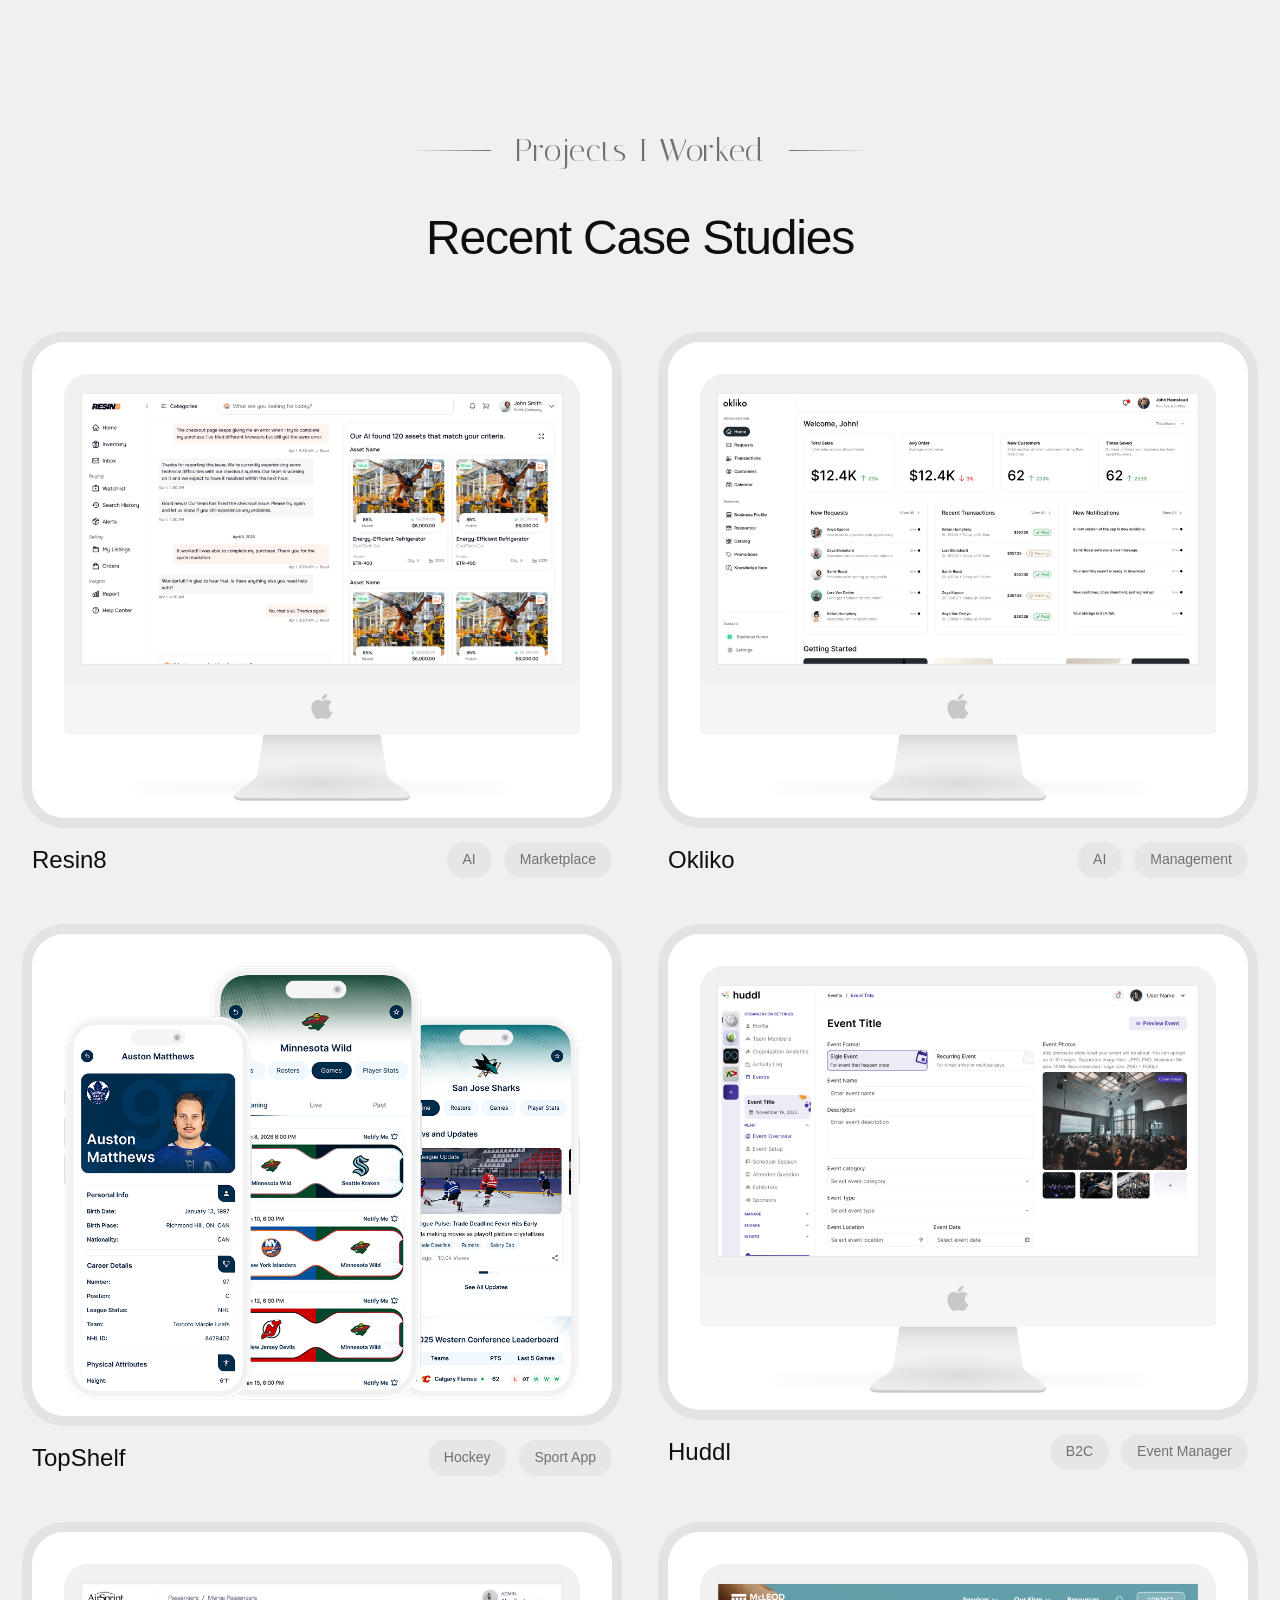
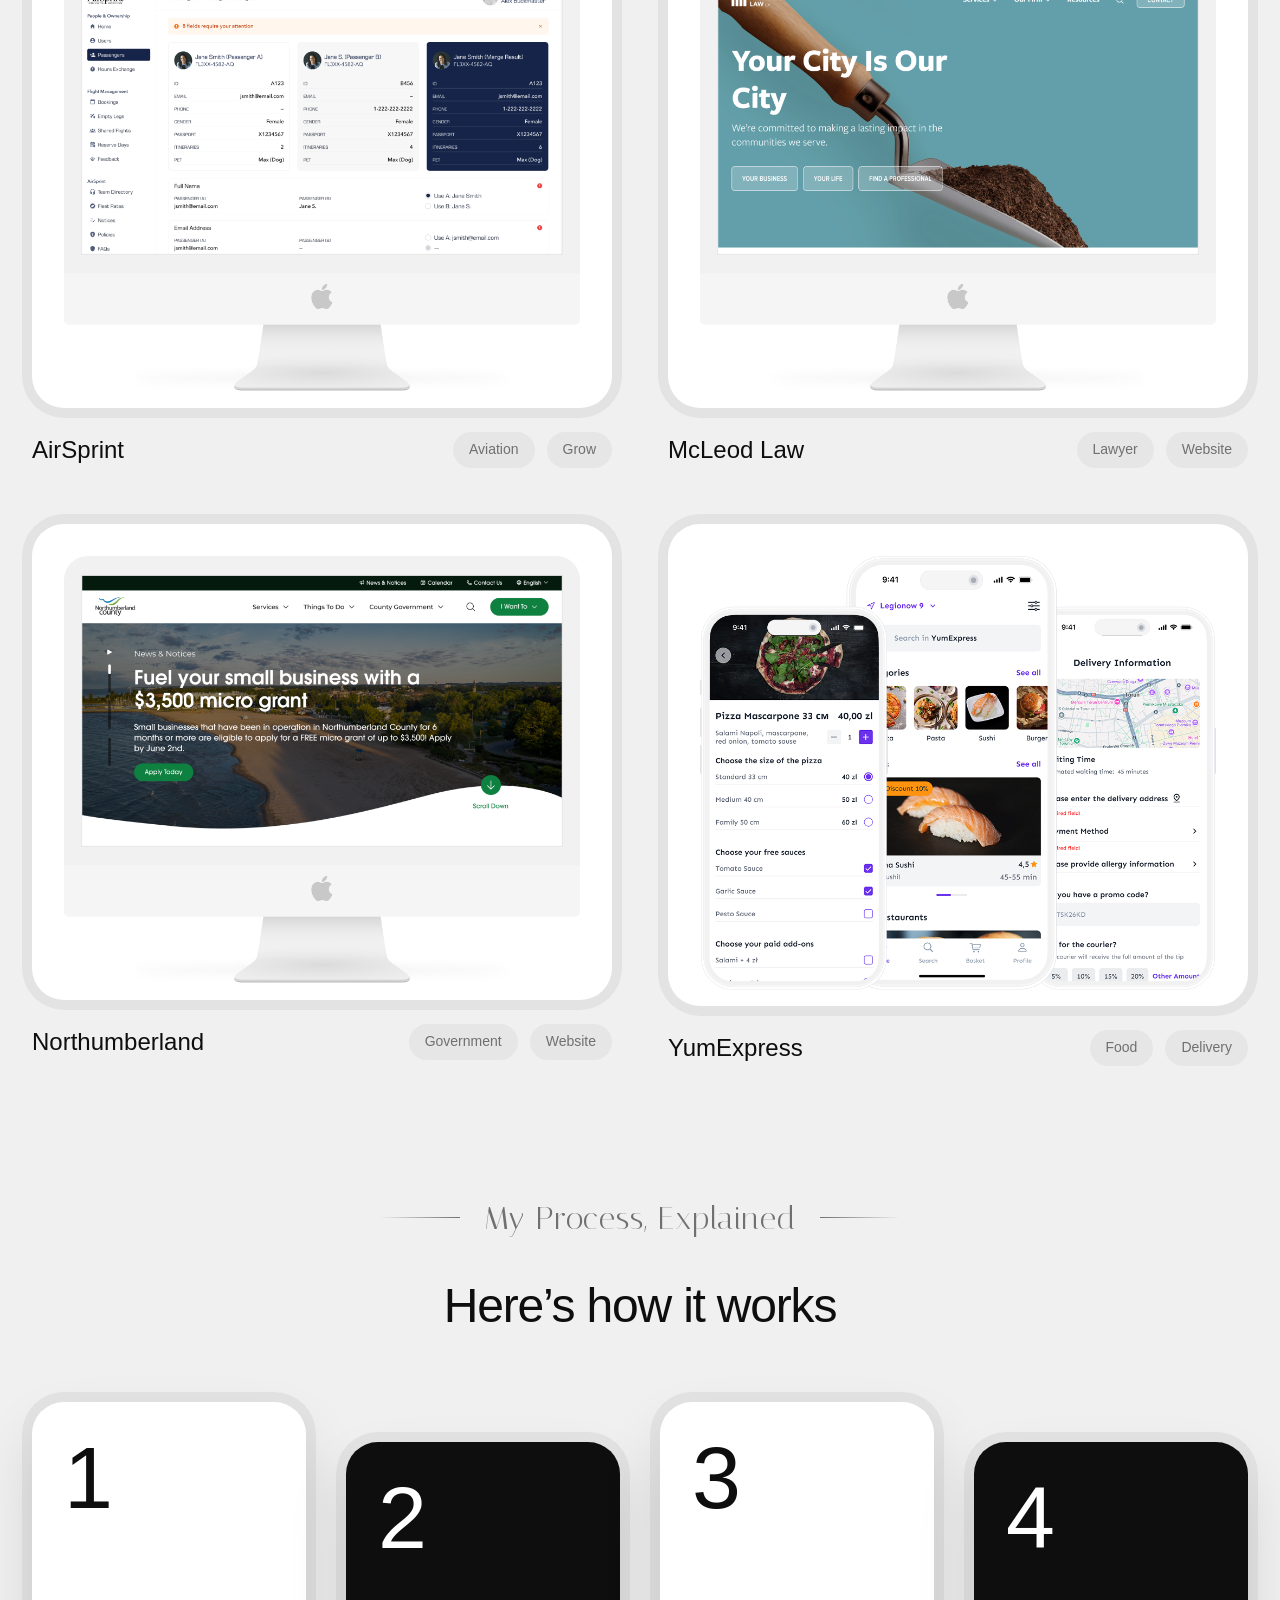
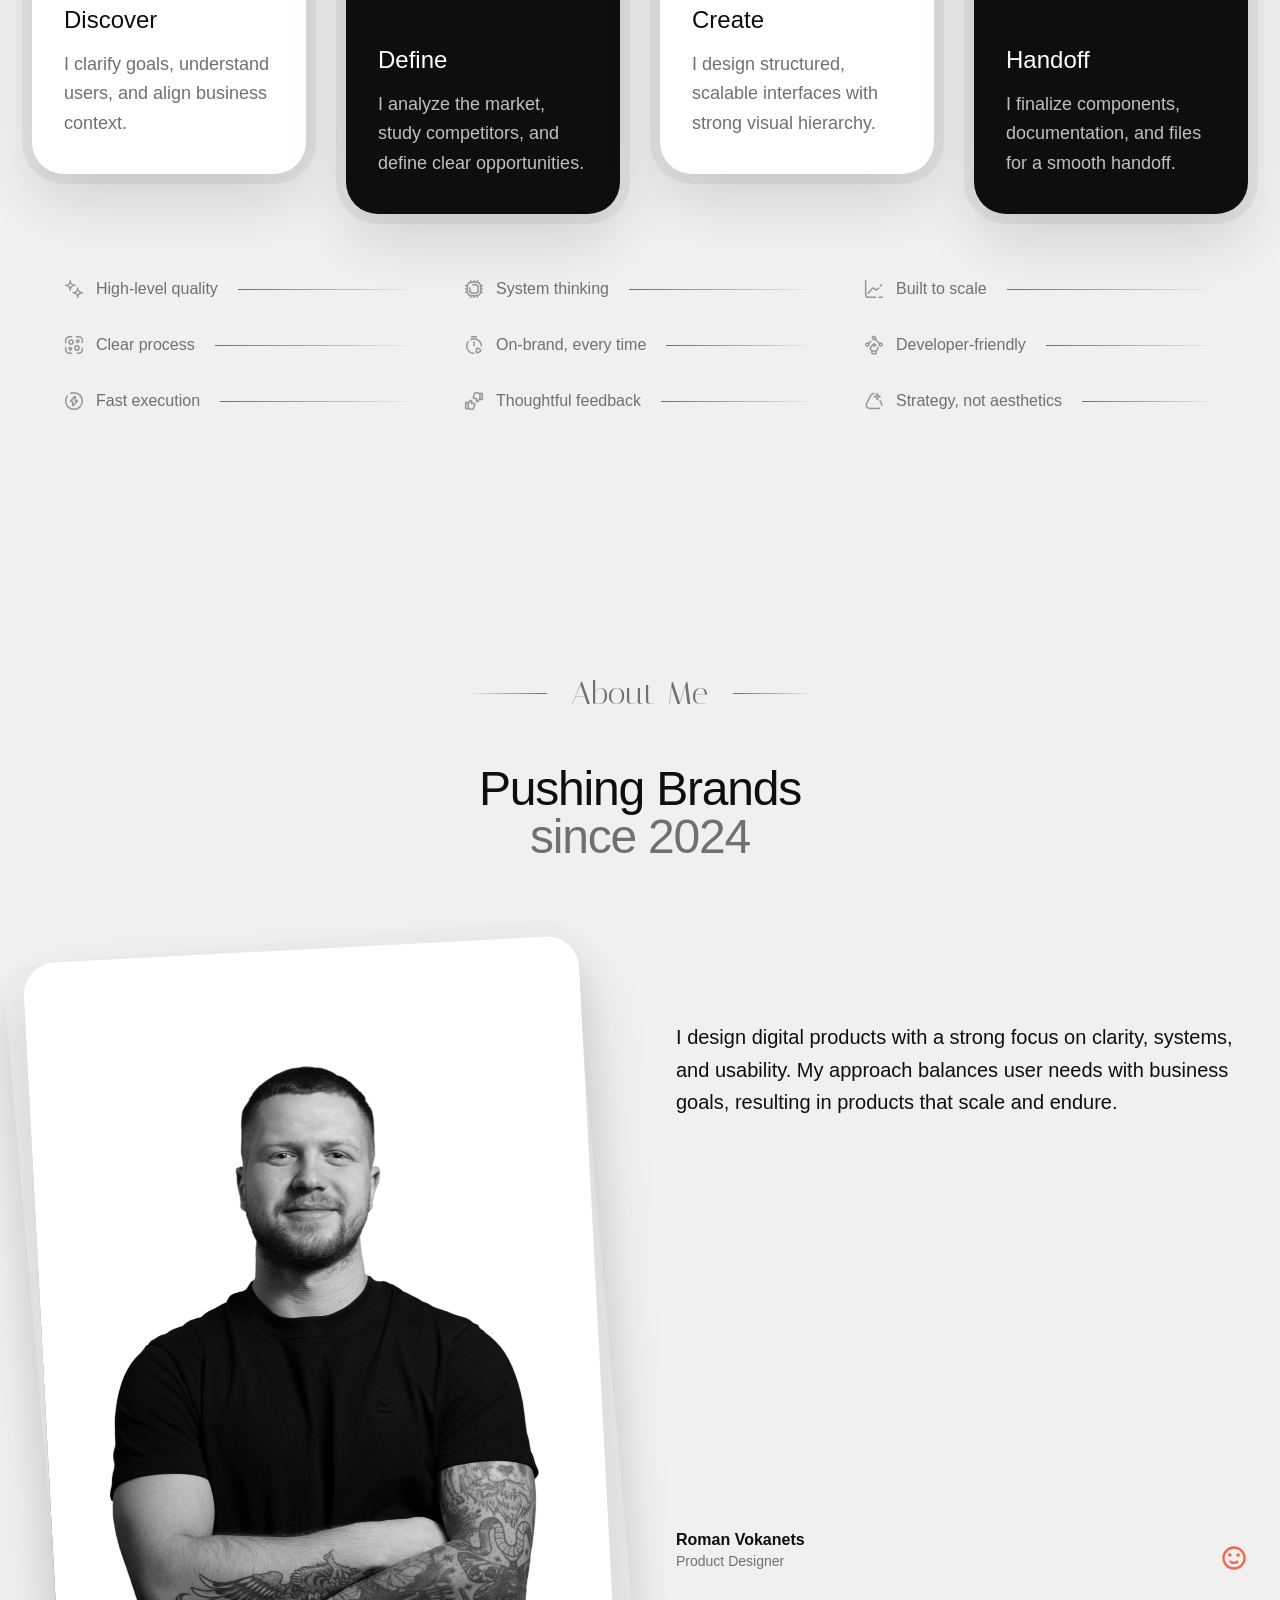
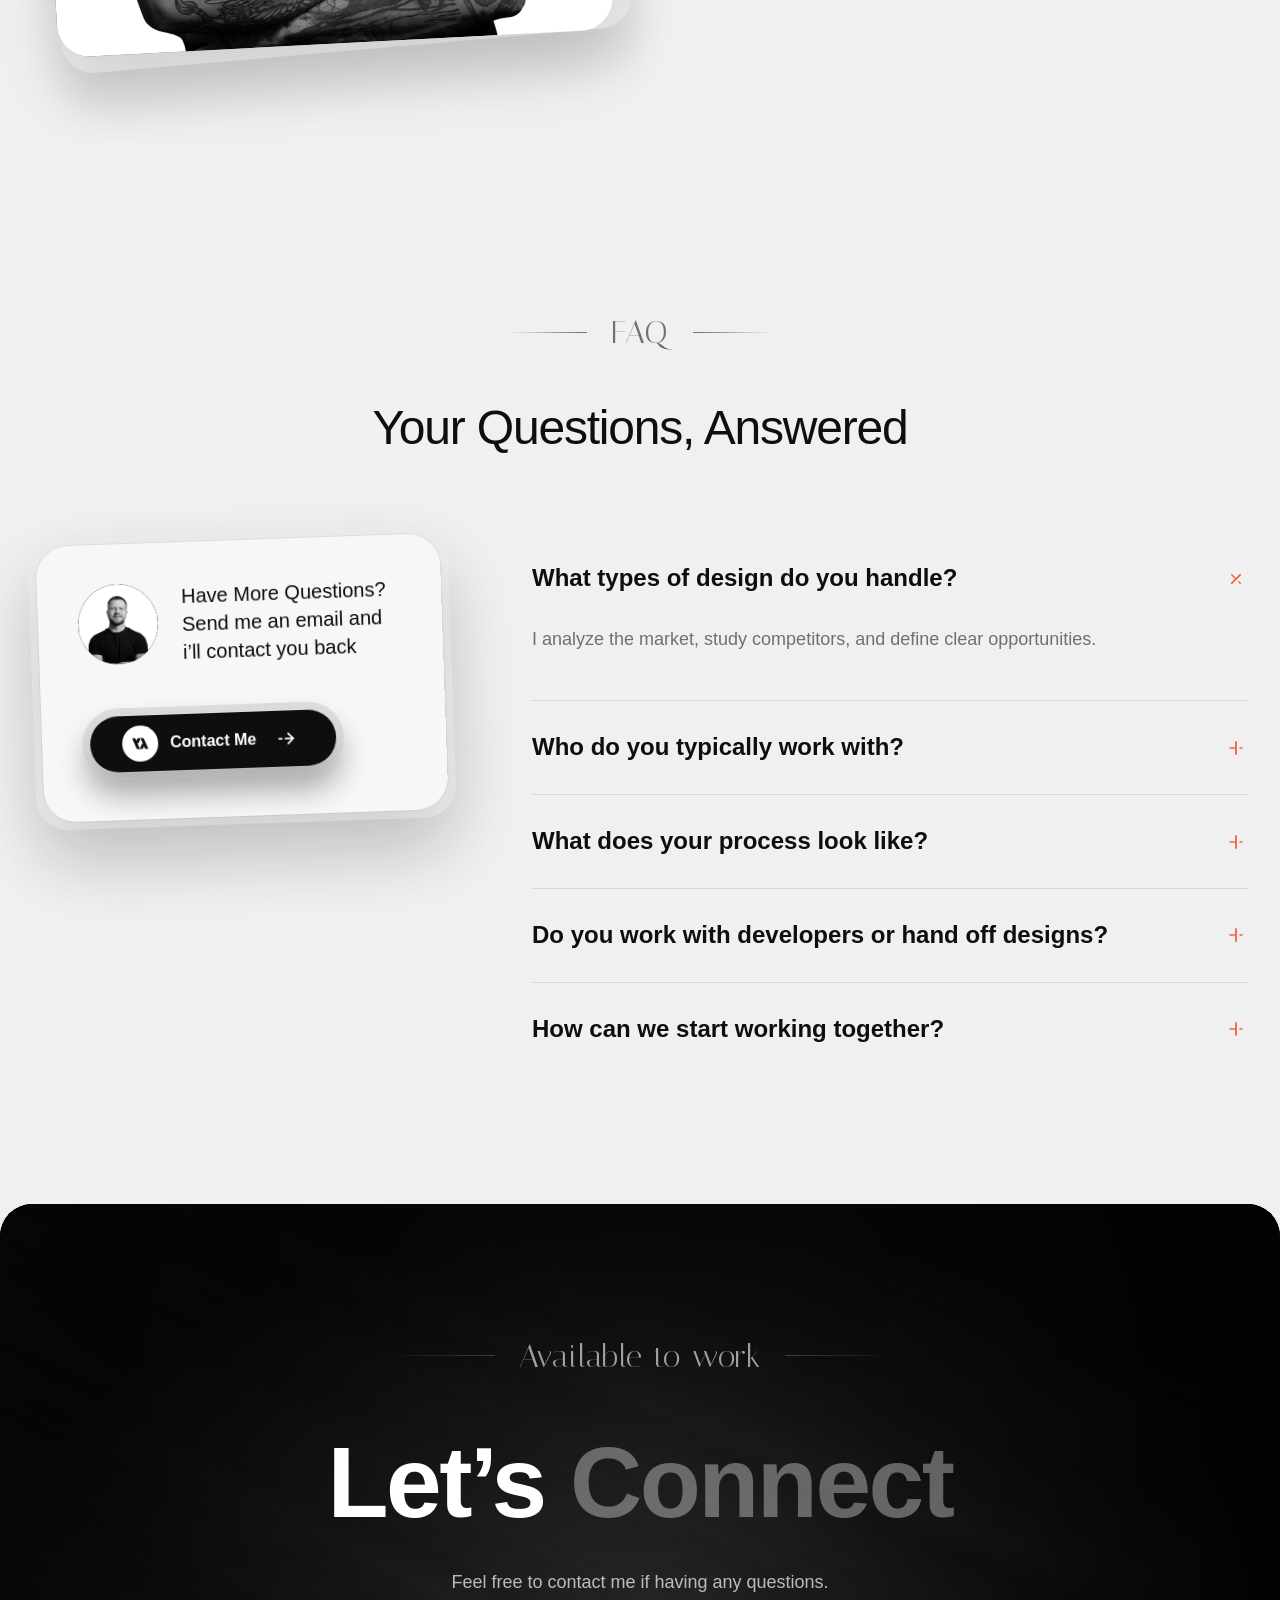
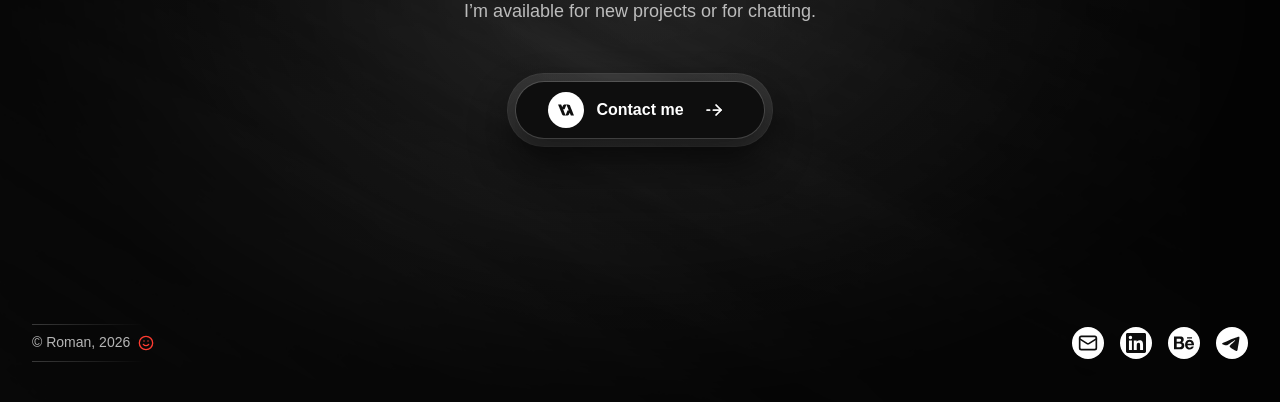
